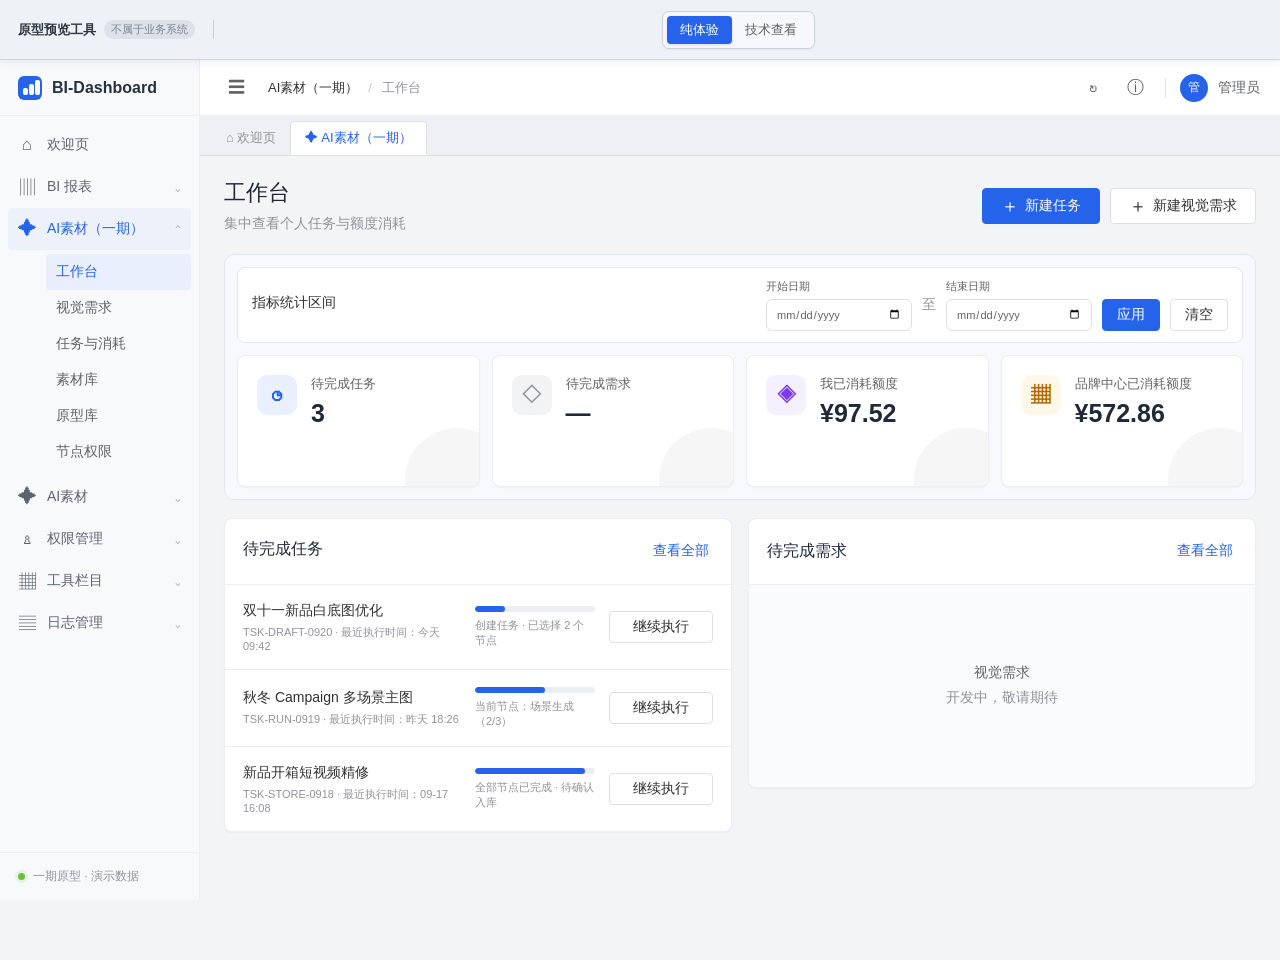
==== ai-material-prototype-online.html @ 3e0909cc "feat: update AI material prototype" ====
<!doctype html>
<html lang="zh-CN">
<head>
  <meta charset="UTF-8">
  <meta name="viewport" content="width=device-width, initial-scale=1">
  <meta name="description" content="AI素材一期交互原型：商品重塑、场景生成、素材裂变，支持图片与视频。">
  <title>BI-Dashboard - AI素材</title>
  <link rel="icon" type="image/svg+xml" href="data:image/svg+xml,%3Csvg xmlns='http://www.w3.org/2000/svg' viewBox='0 0 32 32'%3E%3Crect width='32' height='32' rx='7' fill='%232563eb'/%3E%3Cpath d='M16 6l2.4 7.6L26 16l-7.6 2.4L16 26l-2.4-7.6L6 16l7.6-2.4z' fill='white'/%3E%3C/svg%3E">
  <style>
@font-face{font-family:BI-PuHui;src:local("Arial");font-display:swap}*{box-sizing:border-box}html,body{margin:0;min-height:100%;font-family:BI-PuHui,"PingFang SC","Microsoft YaHei",Arial,sans-serif;color:#303133;background:#f3f4f6;font-size:14px}button,input,select,textarea{font:inherit;color:inherit}button{cursor:pointer}.app-shell{min-height:100vh}.sidebar{position:fixed;z-index:20;inset:0 auto 0 0;width:200px;background:#f8f9fb;border-right:1px solid #ebeef5;display:flex;flex-direction:column;transition:width .2s}.brand{height:56px;display:flex;align-items:center;gap:10px;padding:0 18px;border-bottom:1px solid #ebeef5;white-space:nowrap;overflow:hidden}.brand strong{font-size:16px;color:#263141}.brand-mark{width:24px;height:24px;border-radius:6px;background:#2563eb;position:relative;display:block;flex:0 0 24px}.brand-mark i,.brand-mark b{position:absolute;width:5px;background:#fff;border-radius:2px;bottom:5px}.brand-mark i:first-child{height:7px;left:5px}.brand-mark i:nth-child(2){height:11px;left:11px}.brand-mark b{height:15px;left:17px}.main-nav{padding:8px}.nav-item{width:100%;height:42px;border:0;background:transparent;display:flex;align-items:center;gap:11px;padding:0 10px;border-radius:4px;color:#5c6470;text-decoration:none;text-align:left}.nav-item>span:nth-child(2){flex:1}.nav-item>i{font-style:normal;color:#909399}.nav-item:hover{background:#f0f2f5}.nav-item.active-parent{color:#2563eb;background:rgba(37,99,235,.05)}.nav-icon{width:18px;text-align:center;font-size:17px}.sparkle{font-size:19px}.sub-menu{padding:4px 0 6px 38px}.sub-nav{display:block;width:100%;height:36px;border:0;background:transparent;text-align:left;padding:0 10px;border-radius:4px;color:#606266}.sub-nav:hover,.sub-nav.active{color:#2563eb;background:#e9effd}.muted{cursor:default}.sidebar-foot{margin-top:auto;padding:15px 18px;border-top:1px solid #ebeef5;color:#909399;font-size:12px;display:flex;gap:8px;align-items:center;white-space:nowrap;overflow:hidden}.status-dot{width:7px;height:7px;border-radius:50%;background:#67c23a;box-shadow:0 0 0 3px rgba(103,194,58,.12)}.workspace{min-height:100vh;margin-left:200px;transition:margin .2s}.system-header{height:56px;background:#fff;border-bottom:1px solid #ebeef5;display:flex;align-items:center;justify-content:space-between;padding:0 20px;position:sticky;top:0;z-index:12}.header-left,.header-right,.breadcrumb{display:flex;align-items:center}.header-left{gap:16px}.header-right{gap:10px;color:#606266}.icon-button{border:0;background:transparent;width:32px;height:32px;border-radius:4px;font-size:17px;color:#606266}.icon-button:hover{background:#f3f4f6;color:#2563eb}.breadcrumb{gap:10px;font-size:13px}.breadcrumb i{font-style:normal;color:#c0c4cc}.breadcrumb b{font-weight:400;color:#909399}.divider{width:1px;height:20px;background:#e4e7ed;margin:0 4px}.avatar{width:28px;height:28px;border-radius:50%;display:grid;place-items:center;color:#fff;background:#2563eb;font-size:12px}.page-tabs{height:40px;background:#eef0f3;border-bottom:1px solid #dcdfe6;display:flex;align-items:end;padding-left:12px}.tab{height:34px;display:flex;align-items:center;padding:0 14px;color:#909399;font-size:13px}.tab.selected{background:#fff;border:1px solid #dcdfe6;border-bottom-color:#fff;color:#2563eb;border-radius:4px 4px 0 0}.view{display:none}.view.active{display:block}.page-head{display:flex;align-items:center;justify-content:space-between;gap:20px;padding:22px 24px 18px}.page-head.compact{padding-bottom:16px}.page-head h1{margin:0;font-size:22px;line-height:1.35;font-weight:500;color:#1f2937}.page-head p{margin:5px 0 0;color:#909399;line-height:1.5}.title-row{display:flex;align-items:center;gap:10px}.phase-badge{font-size:12px;color:#2563eb;background:#e9effd;border-radius:4px;padding:2px 7px}.page-actions{display:flex;gap:8px}.button{height:32px;border:1px solid #dcdfe6;background:#fff;border-radius:4px;padding:0 14px;display:inline-flex;align-items:center;justify-content:center;gap:6px;white-space:nowrap}.button:hover{color:#2563eb;border-color:#a8c1f6;background:#f5f8ff}.button.primary{color:#fff;background:#2563eb;border-color:#2563eb}.button.primary:hover{background:#5182ef;border-color:#5182ef}.button:disabled{cursor:not-allowed;opacity:.55}.button.full{width:100%;height:38px}.button.secondary{background:#fff}.text-button{border:0;background:transparent;color:#2563eb;padding:4px}.workspace-grid{display:grid;grid-template-columns:minmax(0,1fr) 310px;gap:18px;padding:0 24px 24px}.main-column{display:grid;gap:16px;min-width:0}.panel,.run-card,.metric-row article{background:#fff;border:1px solid #ebeef5;border-radius:8px;box-shadow:0 1px 2px rgba(0,0,0,.04)}.panel-head{min-height:58px;display:flex;justify-content:space-between;align-items:center;gap:16px;padding:13px 18px;border-bottom:1px solid #ebeef5}.panel-head h2,.run-head h2{margin:0;font-size:16px;font-weight:500;color:#1f2937}.panel-head p{margin:4px 0 0;font-size:12px;color:#909399}.save-state,.required-note{font-size:12px;color:#909399}.form-grid,.config-grid{padding:18px;display:grid;grid-template-columns:repeat(2,minmax(0,1fr));gap:16px}.field{display:flex;flex-direction:column;gap:7px;color:#606266;min-width:0}.field em{color:#f56c6c;font-style:normal}.field small{font-size:12px;color:#a8abb2}.field input,.field select,.field textarea,.filters input,.filters select{width:100%;border:1px solid #dcdfe6;border-radius:6px;background:#fff;outline:0;transition:.15s}.field input,.field select{height:34px;padding:0 10px}.field textarea{min-height:70px;padding:9px 10px;resize:vertical;line-height:1.6}.field input:focus,.field select:focus,.field textarea:focus,.filters input:focus,.filters select:focus{border-color:#2563eb;box-shadow:0 0 0 2px rgba(37,99,235,.1)}.field input:disabled{background:#f5f7fa;color:#909399}.span-2{grid-column:span 2}.segmented{display:grid;grid-template-columns:1fr 1fr;height:34px}.segmented button{border:1px solid #dcdfe6;background:#fff}.segmented button:first-child{border-radius:4px 0 0 4px}.segmented button:last-child{border-radius:0 4px 4px 0;margin-left:-1px}.segmented button.active{position:relative;color:#fff;background:#2563eb;border-color:#2563eb}.flow-list{padding:18px}.node-card{border:1px solid #dcdfe6;border-radius:7px;background:#fff;overflow:hidden;transition:.15s}.node-card.selected{border-color:#a8c1f6;box-shadow:0 0 0 1px #e9effd}.node-card:not(.selected){background:#fafafa}.node-summary{min-height:78px;display:flex;align-items:center;gap:14px;padding:12px 15px}.node-check{position:relative;display:block;flex:0 0 34px;height:34px}.node-check input{position:absolute;opacity:0}.node-check span{width:34px;height:34px;border:1px solid #c0c4cc;border-radius:50%;display:grid;place-items:center;color:#909399;font-weight:600}.node-check input:checked+span{background:#2563eb;border-color:#2563eb;color:#fff}.node-title{flex:1;min-width:0}.node-title>div{display:flex;align-items:center;gap:10px}.node-title h3{margin:0;font-size:15px;font-weight:500}.node-title p{margin:5px 0 0;font-size:13px;color:#909399}.node-status{font-size:12px;color:#2563eb;background:#e9effd;border-radius:3px;padding:1px 6px}.node-card:not(.selected) .node-status{color:#909399;background:#f0f2f5}.node-meta{display:flex;align-items:center;gap:14px;color:#909399;font-size:12px}.expand-node{width:30px;height:30px;border:0;border-radius:4px;background:#f5f7fa;color:#606266}.node-config{border-top:1px dashed #e4e7ed;background:#fafcff}.node-config[hidden]{display:none}.config-grid{padding:15px}.flow-connector{height:32px;display:flex;align-items:center;margin-left:31px;color:#a8abb2;font-size:12px}.flow-connector i{height:32px;border-left:1px dashed #c0c4cc;margin-right:12px}.flow-connector.active{color:#2563eb}.flow-connector.active i{border-color:#7aa2f3}.upload-zone{margin:18px;border:1px dashed #b9c8e7;border-radius:7px;background:#fafcff;min-height:112px;display:flex;align-items:center;justify-content:center;gap:14px;padding:18px}.upload-zone:hover{border-color:#2563eb}.upload-icon{width:42px;height:42px;border-radius:8px;display:grid;place-items:center;color:#2563eb;background:#e9effd;font-size:22px}.upload-zone b{font-weight:500}.upload-zone p{font-size:12px;color:#909399;margin:6px 0 0}.upload-zone .button{margin-left:20px}.file-list{margin:0 18px 18px;border-top:1px solid #ebeef5}.file-row{display:flex;align-items:center;gap:12px;padding:11px 4px;border-bottom:1px solid #ebeef5}.file-thumb{width:38px;height:38px;border-radius:5px;display:grid;place-items:center;background:#e9effd;color:#2563eb;font-size:11px;font-weight:600}.file-row>div{flex:1}.file-row b,.file-row small{display:block}.file-row b{font-weight:400}.file-row small{color:#909399;font-size:12px;margin-top:3px}.file-row>button{border:0;background:transparent;color:#909399;font-size:18px}.status{display:inline-flex;align-items:center;border-radius:3px;font-size:12px;padding:2px 7px;white-space:nowrap}.status.success{color:#529b2e;background:#f0f9eb}.status.ready,.status.info{color:#2563eb;background:#e9effd}.status.warning{color:#b88230;background:#fdf6ec}.status.error{color:#f56c6c;background:#fef0f0}.run-card{position:sticky;top:114px;align-self:start;padding:18px}.run-head{display:flex;align-items:flex-start;justify-content:space-between;border-bottom:1px solid #ebeef5;padding-bottom:15px}.eyebrow{display:block;font-size:11px;color:#909399;letter-spacing:.08em;margin-bottom:5px}.route-preview{padding:18px 0 12px}.route-step{display:flex;gap:11px;position:relative;padding-bottom:18px}.route-step:last-child{padding-bottom:0}.route-step:not(:last-child):after{content:"";position:absolute;left:14px;top:28px;height:calc(100% - 24px);border-left:1px solid #a8c1f6}.route-step>b{width:28px;height:28px;border-radius:50%;display:grid;place-items:center;background:#2563eb;color:#fff;font-size:12px;z-index:1}.route-step div{padding-top:3px}.route-step span,.route-step small{display:block}.route-step small{margin-top:3px;font-size:12px;color:#909399}.route-empty{padding:16px;text-align:center;color:#909399;background:#f5f7fa;border-radius:6px}.summary-list{border-top:1px solid #ebeef5;border-bottom:1px solid #ebeef5;margin:0 0 15px;padding:8px 0}.summary-list div{display:flex;justify-content:space-between;gap:12px;padding:7px 0}.summary-list dt{color:#909399}.summary-list dd{margin:0;text-align:right;color:#303133}.storage-note,.future-note,.permission-note{display:flex;gap:11px;padding:12px;border-radius:6px;background:#f5f8ff;border:1px solid #e2eafb}.storage-note{margin-bottom:14px}.storage-note>span{color:#2563eb;font-size:18px}.storage-note b,.storage-note p,.storage-note small{display:block}.storage-note b{font-size:13px;font-weight:500}.storage-note p{margin:4px 0;font-size:12px;color:#606266;word-break:break-all}.storage-note small{font-size:11px;color:#909399;line-height:1.5}.template-check{display:flex;gap:9px;padding:8px 2px 14px;align-items:flex-start}.template-check input{margin-top:3px}.template-check b,.template-check small{display:block}.template-check b{font-size:13px;font-weight:500}.template-check small{font-size:11px;color:#909399;margin-top:3px}.run-tip{text-align:center;color:#909399;font-size:11px;margin:9px 0 0}.list-panel{margin:0 24px 24px;overflow:hidden}.filters{padding:16px 18px;background:#fff;display:flex;align-items:end;gap:12px;border-bottom:1px solid #ebeef5}.filters label{display:grid;gap:6px;color:#606266;font-size:13px;min-width:160px}.filters input,.filters select{height:32px;padding:0 10px}.table-wrap{overflow:auto}.table-wrap table{width:100%;border-collapse:collapse;white-space:nowrap}.table-wrap th{background:#f5f7fa;color:#606266;font-weight:500;text-align:left;padding:11px 14px;border-bottom:1px solid #ebeef5}.table-wrap td{padding:13px 14px;border-bottom:1px solid #ebeef5;color:#606266}.table-wrap tbody tr:hover{background:#fafcff}.table-wrap td b,.table-wrap td small{display:block}.table-wrap td b{color:#303133;font-weight:400}.table-wrap td small{font-size:12px;color:#909399;margin-top:4px}.table-link{border:0;background:transparent;color:#2563eb;padding:2px 5px}.path-cell{max-width:260px;overflow:hidden;text-overflow:ellipsis}.pagination{display:flex;justify-content:flex-end;align-items:center;gap:7px;padding:14px 18px;color:#909399}.pagination button{min-width:28px;height:28px;border:1px solid #dcdfe6;background:#fff;border-radius:4px}.pagination button.active{color:#fff;background:#2563eb;border-color:#2563eb}.future-note{margin:16px 18px}.future-note>span{width:28px;height:28px;border-radius:5px;display:grid;place-items:center;background:#e9effd;color:#2563eb}.future-note b{font-weight:500}.future-note p{margin:4px 0 0;color:#606266;font-size:12px}.metric-row{display:grid;grid-template-columns:repeat(4,1fr);gap:16px;margin:0 24px 16px}.metric-row article{padding:18px}.metric-row span,.metric-row strong,.metric-row small{display:block}.metric-row span{color:#606266}.metric-row strong{font-size:24px;margin:10px 0 7px;color:#1f2937;font-weight:600;font-variant-numeric:tabular-nums}.metric-row small{color:#909399}.usage-tabs{height:48px;padding:0 18px;border-bottom:1px solid #ebeef5;display:flex;align-items:end;gap:24px}.usage-tabs button{height:48px;border:0;border-bottom:2px solid transparent;background:transparent;color:#606266}.usage-tabs button.active{color:#2563eb;border-color:#2563eb}.bar-cell{display:flex;align-items:center;gap:10px}.bar{width:100px;height:7px;background:#ebeef5;border-radius:4px;overflow:hidden}.bar i{display:block;height:100%;background:#5b8def;border-radius:4px}.data-note{font-size:12px;color:#909399;padding:0 18px 14px}.permission-panel{margin:0 24px 24px}.permission-note{margin:18px}.permission-note>span{width:22px;height:22px;border-radius:50%;display:grid;place-items:center;flex:0 0 auto;background:#2563eb;color:#fff}.permission-note p{margin:1px 0;color:#606266;line-height:1.6}.permission-table td:not(:first-child),.permission-table th:not(:first-child){text-align:center}.switch{display:inline-block;position:relative;width:36px;height:20px}.switch input{opacity:0;position:absolute}.switch span{position:absolute;inset:0;border-radius:12px;background:#c0c4cc;transition:.15s}.switch span:after{content:"";position:absolute;width:16px;height:16px;left:2px;top:2px;border-radius:50%;background:#fff;transition:.15s}.switch input:checked+span{background:#2563eb}.switch input:checked+span:after{transform:translateX(16px)}.switch input:disabled+span{opacity:.65}.dialog{width:min(660px,calc(100vw - 32px));border:0;border-radius:7px;padding:0;box-shadow:0 16px 48px rgba(0,0,0,.24);color:#303133}.dialog::backdrop{background:rgba(0,0,0,.45)}.dialog-head,.dialog-foot{display:flex;align-items:center;justify-content:space-between;gap:16px;padding:16px 20px;border-bottom:1px solid #ebeef5}.dialog-head h2{font-size:17px;font-weight:500;margin:0}.dialog-head p{margin:4px 0 0;color:#909399;font-size:12px}.dialog-close{border:0;background:transparent;font-size:22px;color:#909399}.dialog-body{padding:20px;max-height:60vh;overflow:auto}.dialog-foot{border:0;border-top:1px solid #ebeef5;color:#909399;font-size:12px}.dialog-foot>div{display:flex;gap:8px}.dialog-route{display:flex;align-items:center;gap:8px;margin-bottom:18px}.dialog-route span{padding:6px 10px;border-radius:4px;background:#e9effd;color:#2563eb}.dialog-route i{font-style:normal;color:#c0c4cc}.result-summary{display:grid;grid-template-columns:repeat(3,1fr);gap:12px}.result-summary div{padding:12px;background:#f5f7fa;border-radius:5px}.result-summary span,.result-summary b{display:block}.result-summary span{color:#909399;font-size:12px}.result-summary b{font-size:15px;margin-top:5px}.progress-list{display:grid;gap:12px}.progress-row{display:grid;grid-template-columns:95px 1fr 54px;align-items:center;gap:10px}.progress-track{height:7px;background:#ebeef5;border-radius:4px;overflow:hidden}.progress-track i{display:block;height:100%;width:0;background:#2563eb;transition:width .5s}.progress-row.done .progress-track i{width:100%}.progress-row.done>span:last-child{color:#67c23a}.toast{position:fixed;z-index:100;top:18px;left:50%;transform:translate(-50%,-14px);opacity:0;pointer-events:none;padding:11px 18px;border-radius:4px;background:#f0f9eb;border:1px solid #e1f3d8;color:#529b2e;box-shadow:0 4px 16px rgba(0,0,0,.1);transition:.2s}.toast.show{opacity:1;transform:translate(-50%,0)}.toast.warning{background:#fdf6ec;border-color:#faecd8;color:#b88230}.sidebar-collapsed .sidebar{width:64px}.sidebar-collapsed .workspace{margin-left:64px}.sidebar-collapsed .brand{padding:0 20px}.sidebar-collapsed .brand strong,.sidebar-collapsed .nav-item>span:nth-child(2),.sidebar-collapsed .nav-item>i,.sidebar-collapsed .sub-menu,.sidebar-collapsed .sidebar-foot span:last-child{display:none}.sidebar-collapsed .nav-item{justify-content:center;padding:0}.sidebar-collapsed .sidebar-foot{justify-content:center;padding:15px 0}
@media(max-width:1150px){.workspace-grid{grid-template-columns:1fr}.run-card{position:static}.metric-row{grid-template-columns:repeat(2,1fr)}.filters{flex-wrap:wrap}.filters label{flex:1}.filters .button{align-self:end}}
@media(max-width:760px){.sidebar{width:64px}.workspace{margin-left:64px}.brand{padding:0 20px}.brand strong,.nav-item>span:nth-child(2),.nav-item>i,.sub-menu,.sidebar-foot span:last-child{display:none}.nav-item{justify-content:center;padding:0}.sidebar-foot{justify-content:center;padding:15px 0}.system-header{padding:0 12px}.header-right .icon-button,.divider,.header-right>span:last-child{display:none}.page-head{align-items:flex-start;padding:18px 14px;flex-direction:column}.workspace-grid{padding:0 14px 18px}.form-grid,.config-grid{grid-template-columns:1fr}.span-2{grid-column:auto}.node-summary{align-items:flex-start}.node-meta>span{display:none}.upload-zone{align-items:flex-start;justify-content:flex-start;flex-wrap:wrap}.upload-zone .button{margin-left:56px}.list-panel,.permission-panel{margin:0 14px 18px}.metric-row{grid-template-columns:1fr 1fr;margin:0 14px 14px;gap:10px}.metric-row article{padding:14px}.metric-row strong{font-size:20px}.filters{align-items:stretch}.filters label{min-width:calc(50% - 8px)}.result-summary{grid-template-columns:1fr}.page-tabs{display:none}.run-card{top:70px}}
@media(prefers-reduced-motion:reduce){*{transition:none!important;scroll-behavior:auto!important}}
.creation-steps{height:58px;margin:0 24px 16px;padding:0 22px;border:1px solid #ebeef5;border-radius:8px;background:#fff;display:flex;align-items:center;justify-content:center;gap:30px;color:#909399}.creation-steps span{display:flex;align-items:center;gap:8px}.creation-steps span b{width:26px;height:26px;border:1px solid #c0c4cc;border-radius:50%;display:grid;place-items:center;font-size:12px}.creation-steps span.active{color:#2563eb;font-weight:500}.creation-steps span.active b{color:#fff;border-color:#2563eb;background:#2563eb}.creation-steps span.done{color:#67c23a}.creation-steps span.done b{color:#fff;border-color:#67c23a;background:#67c23a}.creation-steps i{font-style:normal;color:#c0c4cc}.stage-wrap[hidden]{display:none!important}#nodeStage{padding:0 24px 24px}.selection-panel{max-width:1080px;margin:0 auto}.selection-panel .node-summary{min-height:88px}.selection-panel .node-card{cursor:pointer}.selection-panel .node-card:hover{border-color:#a8c1f6;background:#fafcff}.stage-actions{min-height:62px;padding:12px 18px;border-top:1px solid #ebeef5;display:flex;align-items:center;justify-content:flex-end;gap:18px}.stage-actions>span{color:#606266}.selected-route-bar{margin:0 24px 16px;padding:12px 16px;border:1px solid #c8d7f6;border-radius:7px;background:#f5f8ff;display:flex;justify-content:space-between;align-items:center;gap:18px}.selected-route-bar>div{display:flex;align-items:center;gap:12px}.selected-route-bar span{color:#909399}.selected-route-bar strong{color:#2563eb;font-weight:500}.node-config-list{padding:0 18px 18px;display:grid;gap:12px}.node-config-card{border:1px solid #dcdfe6;border-radius:7px;overflow:hidden}.node-config-head{min-height:58px;padding:11px 14px;background:#fafcff;border-bottom:1px solid #ebeef5;display:flex;align-items:center;gap:11px}.node-config-head>b{width:28px;height:28px;border-radius:50%;display:grid;place-items:center;background:#2563eb;color:#fff;font-size:12px}.node-config-head>div{flex:1}.node-config-head h3{font-size:14px;font-weight:500;margin:0}.node-config-head p{font-size:12px;color:#909399;margin:4px 0 0}.node-config-head>span{font-size:12px;color:#2563eb}.node-config-card .config-grid{padding:14px}.detail-title{padding:16px 18px;border-bottom:1px solid #ebeef5;display:flex;align-items:center;justify-content:space-between;gap:16px}.detail-title h2{font-size:16px;font-weight:500;margin:0}.detail-title p{font-size:12px;color:#909399;margin:5px 0 0}.detail-grain{font-size:12px;color:#2563eb;background:#e9effd;border-radius:4px;padding:4px 8px}.token-detail-panel{margin-top:16px}.token-filters{flex-wrap:wrap}.token-filters label{min-width:150px;flex:1}.detail-insights{display:grid;grid-template-columns:repeat(4,1fr);gap:0;border-bottom:1px solid #ebeef5;background:#fafcff}.detail-insights>div{padding:14px 18px;border-right:1px solid #ebeef5}.detail-insights>div:last-child{border-right:0}.detail-insights span,.detail-insights b{display:block}.detail-insights span{font-size:12px;color:#909399}.detail-insights b{font-size:15px;font-weight:500;color:#303133;margin-top:6px}.token-table th,.token-table td{font-size:12px}.number-cell{text-align:right!important;font-variant-numeric:tabular-nums}.token-breakdown-row>td{padding:0!important;background:#f7f9fc!important}.breakdown-wrap{padding:16px 18px;border-left:3px solid #2563eb}.breakdown-head{display:flex;justify-content:space-between;align-items:center;gap:16px;margin-bottom:12px}.breakdown-head>div b,.breakdown-head>div span{display:block}.breakdown-head>div b{font-weight:500;color:#303133}.breakdown-head>div span,.breakdown-head>span{font-size:12px;color:#909399;margin-top:4px}.phase-table{background:#fff;border:1px solid #e4e7ed}.phase-table th{background:#eef3fb!important}.phase-table td,.phase-table th{padding:9px 11px!important}.phase-table td:nth-child(2){white-space:normal;min-width:240px}.empty-cell{text-align:center!important;color:#909399!important;padding:48px!important}
@media(max-width:900px){.creation-steps{gap:12px}.creation-steps i{display:none}.detail-insights{grid-template-columns:repeat(2,1fr)}.detail-insights>div:nth-child(2){border-right:0}.selected-route-bar{align-items:flex-start}.selected-route-bar>div{align-items:flex-start;flex-direction:column;gap:4px}}
@media(max-width:760px){.creation-steps{margin:0 14px 14px;padding:0 10px;justify-content:space-between}.creation-steps span{font-size:12px;gap:5px}.creation-steps span b{width:22px;height:22px}#nodeStage{padding:0 14px 18px}.selected-route-bar{margin:0 14px 14px}.stage-actions{align-items:flex-start;flex-direction:column}.stage-actions .button{width:100%}.node-config-head>span{display:none}.detail-title{align-items:flex-start;flex-direction:column}.detail-insights{grid-template-columns:1fr}.detail-insights>div{border-right:0}.breakdown-head{align-items:flex-start;flex-direction:column}.selected-route-bar{flex-direction:column}.selected-route-bar .button{width:100%}}
.panel-head-actions,.node-template-actions{display:flex;align-items:center;gap:10px}.node-config-head>div.node-template-actions{flex:0 0 auto}.node-template-actions .text-button{font-size:12px}.node-section{padding:16px}.node-section+.node-section{border-top:1px dashed #dcdfe6;background:#fafcff}.node-section-title{display:flex;align-items:flex-start;gap:10px;margin-bottom:14px}.node-section-title>b{width:24px;height:24px;flex:0 0 24px;border-radius:50%;display:grid;place-items:center;color:#2563eb;background:#e9effd;font-size:12px}.node-section-title h4{margin:1px 0 0;font-size:14px;font-weight:500}.node-section-title h4 em{color:#f56c6c;font-style:normal}.node-section-title p{margin:4px 0 0;color:#909399;font-size:12px}.source-options,.decision-options{display:grid;grid-template-columns:repeat(3,minmax(0,1fr));gap:10px;margin-bottom:12px}.source-options label,.decision-options label{position:relative;display:block}.source-options input,.decision-options input{position:absolute;opacity:0}.source-options label>span,.decision-options label>span{display:block;min-height:58px;padding:11px 12px;border:1px solid #dcdfe6;border-radius:6px;background:#fff;cursor:pointer}.source-options label>span b,.source-options label>span small,.decision-options label>span b,.decision-options label>span small{display:block}.source-options label>span b,.decision-options label>span b{font-weight:500;color:#303133}.source-options label>span small,.decision-options label>span small{margin-top:4px;font-size:11px;color:#909399}.source-options input:checked+span,.decision-options input:checked+span{border-color:#2563eb;box-shadow:0 0 0 1px #2563eb;background:#f5f8ff}.source-panel[hidden]{display:none}.mini-upload,.source-binding{min-height:66px;display:flex;align-items:center;gap:12px;padding:11px 13px;border:1px dashed #b9c8e7;border-radius:6px;background:#fafcff}.mini-upload>div,.source-binding>div{flex:1}.mini-upload b,.mini-upload small,.source-binding b,.source-binding small{display:block}.mini-upload b,.source-binding b{font-weight:500}.mini-upload small,.source-binding small{font-size:11px;color:#909399;margin-top:4px}.source-binding>span{width:34px;height:34px;border-radius:6px;display:grid;place-items:center;background:#e9effd;color:#2563eb;font-size:17px}.node-section .config-grid{padding:0}.template-picker-note{padding:11px 13px;margin-bottom:14px;border:1px solid #dbe7ff;border-radius:6px;background:#f5f8ff;color:#606266;font-size:12px;line-height:1.6}.template-choice{padding:11px 12px;border:1px solid #ebeef5;border-radius:6px;cursor:pointer}.template-choice:has(input:checked){border-color:#2563eb;background:#f5f8ff}.scope-badge{display:inline-flex!important;margin-right:8px;padding:2px 6px;border-radius:3px;font-size:11px;color:#2563eb;background:#e9effd}.scope-badge.node{color:#7a5af8;background:#f1edff}.empty-inline{padding:30px;text-align:center;color:#909399}.node-run-state{text-align:center;padding:12px 20px 8px}.run-spinner{width:54px;height:54px;margin:0 auto 14px;border-radius:50%;display:grid;place-items:center;color:#fff;background:#2563eb;font-size:24px;animation:runPulse 1.1s ease-in-out infinite}.node-run-state h3{margin:0;font-size:16px;font-weight:500}.node-run-state p{margin:8px 0 18px;color:#606266}.node-run-state small{display:block;margin-top:12px;color:#909399}.node-run-state .progress-track{height:8px}.node-run-state .progress-track i{width:70%;animation:runProgress .85s linear forwards}.node-output-card{display:flex;align-items:center;gap:14px;padding:14px;border:1px solid #dbe7ff;border-radius:7px;background:#f8faff}.output-preview{width:72px;height:72px;flex:0 0 72px;border-radius:7px;display:grid;place-items:center;background:linear-gradient(135deg,#315fbd,#7aa2f3);color:#fff;font-size:13px;font-weight:600}.node-output-card h3{font-size:15px;font-weight:500;margin:8px 0 4px}.node-output-card p,.node-output-card small{margin:0;color:#909399;font-size:12px}.save-decision,.next-node-input{margin-top:16px;padding-top:16px;border-top:1px solid #ebeef5}.result-section-title{display:flex;align-items:center;justify-content:space-between}.result-section-title>b{font-weight:500}.result-section-title>span{font-size:12px;color:#2563eb;background:#e9effd;border-radius:3px;padding:2px 6px}.save-decision>p,.next-node-input>p{font-size:12px;color:#909399;line-height:1.6;margin:6px 0 12px}.decision-options{grid-template-columns:repeat(2,minmax(0,1fr));margin:0}.decision-options.compact{grid-template-columns:repeat(3,minmax(0,1fr))}.output-list{margin-top:14px;border:1px solid #ebeef5;border-radius:6px;overflow:hidden}.output-list>div{display:grid;grid-template-columns:80px 1fr auto;align-items:center;gap:10px;padding:10px 12px;border-bottom:1px solid #ebeef5}.output-list>div:last-child{border-bottom:0}.output-list>div>span{color:#909399}.output-list>div>b{font-weight:400}.output-list em{font-style:normal}.dialog{width:min(720px,calc(100vw - 32px))}
@keyframes runPulse{0%,100%{transform:scale(1);box-shadow:0 0 0 0 rgba(37,99,235,.22)}50%{transform:scale(1.05);box-shadow:0 0 0 10px rgba(37,99,235,0)}}@keyframes runProgress{from{width:4%}to{width:92%}}
@media(max-width:760px){.panel-head-actions{align-items:flex-end;flex-direction:column}.node-config-head{align-items:flex-start;flex-wrap:wrap}.node-config-head>div.node-template-actions{width:100%;padding-left:39px}.source-options,.decision-options,.decision-options.compact{grid-template-columns:1fr}.mini-upload,.source-binding{align-items:flex-start;flex-wrap:wrap}.mini-upload .button,.source-binding .button{margin-left:46px}.output-list>div{grid-template-columns:1fr}.node-output-card{align-items:flex-start}.output-preview{width:56px;height:56px;flex-basis:56px}}
.serial-execution-note{margin:-6px 24px 16px;padding:10px 14px;border:1px solid #dbe7ff;border-radius:7px;background:#f8faff;display:flex;align-items:center;gap:10px}.serial-execution-note>span{flex:0 0 auto;padding:3px 8px;border-radius:4px;background:#2563eb;color:#fff;font-size:12px}.serial-execution-note p{margin:0;color:#606266;font-size:13px}.node-config-card.locked{border-color:#ebeef5;background:#f8f9fb}.node-config-card.running{border-color:#e6a23c;box-shadow:0 0 0 1px #fdf0d5}.node-config-card.completed{border-color:#b8dfaa}.node-config-card.locked .node-config-head{background:#f5f7fa}.node-config-card.completed .node-config-head{background:#f3faef}.node-step-content[hidden],.node-complete-summary[hidden]{display:none}.node-step-state{flex:0 0 auto!important;padding:3px 8px;border-radius:4px;font-size:12px!important}.node-step-state.active{color:#2563eb;background:#e9effd}.node-step-state.locked{color:#909399;background:#ebeef5}.node-step-state.running,.node-step-state.awaiting{color:#b88230;background:#fdf6ec}.node-step-state.success{color:#529b2e;background:#f0f9eb}.node-config-card.locked .node-config-head>b{color:#909399;background:#dcdfe6}.node-config-card.completed .node-config-head>b{background:#67c23a}.node-section-title>div:nth-child(2){flex:1}.node-section-title .node-template-actions{flex:0 0 auto;align-self:center}.node-complete-summary{min-height:68px;padding:12px 15px;display:flex;align-items:center;gap:11px}.complete-check{width:30px;height:30px;flex:0 0 30px;border-radius:50%;display:grid;place-items:center;color:#fff;background:#67c23a;font-weight:600}.node-complete-summary>div{flex:1}.node-complete-summary b,.node-complete-summary small{display:block}.node-complete-summary b{font-weight:500}.node-complete-summary small{margin-top:4px;color:#909399;font-size:12px}.node-complete-summary em{font-style:normal}.unlock-note{margin-top:16px;padding:12px 14px;border:1px solid #dbe7ff;border-radius:7px;background:#f5f8ff;display:flex;align-items:flex-start;gap:11px}.unlock-note>span{font-size:18px}.unlock-note b{font-weight:500}.unlock-note p{margin:4px 0 0;color:#606266;font-size:12px;line-height:1.6}.button:disabled{pointer-events:none}.node-config-card.running .node-config-head>b{animation:runPulse 1.1s ease-in-out infinite}
@media(max-width:760px){.serial-execution-note{margin:-4px 14px 14px;align-items:flex-start}.node-section-title{flex-wrap:wrap}.node-section-title .node-template-actions{width:100%;padding-left:34px}.node-complete-summary{align-items:flex-start;flex-wrap:wrap}.node-complete-summary em{margin-left:41px}}
.route-step.locked{opacity:.5}.route-step.locked>b{color:#909399;background:#ebeef5}.route-step.current>div>span{color:#2563eb;font-weight:500}.route-step.completed>b{background:#67c23a}.route-step.completed>b:after{content:"✓"}.route-step.completed>b{font-size:0}.route-step.completed>b:after{font-size:12px}.route-step.completed>div>span{color:#529b2e}
:root{--design-primary:#2563eb;--design-radius:8px}.panel,.run-card,.metric-row article,.node-config-card,.selected-route-bar,.serial-execution-note{border-radius:var(--design-radius)}.button.primary,.creation-steps span.active b,.route-step.current>b,.node-config-head>b,.permission-note>span,.switch input:checked+span,.run-spinner,.pagination button.active,.segmented button.active,.serial-execution-note>span{background:var(--design-primary);border-color:var(--design-primary)}.text-button,.table-link,.sub-nav.active,.selected-route-bar strong,.detail-grain,.source-binding>span,.node-section-title>b,.node-step-state.active,.route-step.current>div>span{color:var(--design-primary)}.button.primary:hover{background:var(--design-primary);border-color:var(--design-primary);filter:brightness(1.08)}.button:hover{color:var(--design-primary);border-color:var(--design-primary)}.source-options input:checked+span,.decision-options input:checked+span{border-color:var(--design-primary);box-shadow:0 0 0 1px var(--design-primary)}.design-mode-button{height:30px;padding:0 10px;color:#2563eb;border-color:#a8c1f6;background:#f5f8ff}.design-mode-button.active{color:#fff;border-color:var(--design-primary);background:var(--design-primary)}.design-editor[hidden]{display:none}.design-editor{position:fixed;z-index:80;top:0;right:0;width:330px;height:100vh;background:#fff;border-left:1px solid #dcdfe6;box-shadow:-8px 0 24px rgba(31,41,55,.12);display:flex;flex-direction:column}.design-editor-head{min-height:70px;padding:14px 16px;border-bottom:1px solid #ebeef5;display:flex;align-items:center;justify-content:space-between}.design-editor-head span{display:block;color:var(--design-primary);font-size:10px;letter-spacing:.1em}.design-editor-head h2{margin:3px 0 0;font-size:17px;font-weight:500}.design-editor-body{flex:1;overflow:auto;padding:14px}.editor-guide{padding:12px;border:1px solid color-mix(in srgb,var(--design-primary) 24%,white);border-radius:7px;background:color-mix(in srgb,var(--design-primary) 6%,white)}.editor-guide b{font-weight:500}.editor-guide p{margin:5px 0 0;color:#606266;font-size:12px;line-height:1.6}.editor-section{margin-top:14px;padding:14px;border:1px solid #ebeef5;border-radius:7px}.editor-section-title{display:flex;align-items:center;justify-content:space-between;gap:10px;margin-bottom:12px}.editor-section-title>b{font-weight:500}.editor-section-title>span,.editor-section-title>small{color:#909399;font-size:11px}.editor-inline-fields{display:grid;grid-template-columns:1fr 1fr;gap:10px;margin-top:12px}.design-editor .field{font-size:12px}.design-editor .field textarea{min-height:84px}.design-editor .field input[type="range"]{padding:0;border:0;box-shadow:none}.editor-color-row,.editor-switch-row{display:flex;align-items:center;justify-content:space-between;gap:12px}.editor-color-row{margin-bottom:13px}.editor-color-row span b,.editor-color-row span small{display:block}.editor-color-row span b{font-weight:400}.editor-color-row span small{margin-top:3px;color:#909399;font-size:11px}.editor-color-row input{width:44px;height:32px;padding:2px;border:1px solid #dcdfe6;border-radius:5px;background:#fff}.editor-switch-row{padding:9px 0;border-bottom:1px solid #f0f2f5}.editor-switch-row:last-child{border-bottom:0}.editor-switch-row input{width:16px;height:16px;accent-color:var(--design-primary)}.design-editor-foot{padding:12px 14px;border-top:1px solid #ebeef5;display:grid;grid-template-columns:1fr 1.5fr;gap:8px}.design-editor-foot .button{width:100%}.design-editing .workspace{margin-right:330px}.design-editing.sidebar-collapsed .workspace{margin-right:330px}.design-editing [data-edit-key]{position:relative;outline:1px dashed color-mix(in srgb,var(--design-primary) 55%,white);outline-offset:3px;cursor:text}.design-editing [data-edit-key]:hover{outline:2px dashed var(--design-primary);background:color-mix(in srgb,var(--design-primary) 5%,transparent)}.design-editing [data-edit-key].editable-selected{outline:2px solid var(--design-primary);background:color-mix(in srgb,var(--design-primary) 8%,white);box-shadow:0 0 0 4px color-mix(in srgb,var(--design-primary) 12%,transparent)}.density-compact .page-head{padding-top:14px;padding-bottom:12px}.density-compact .panel-head{min-height:48px;padding:9px 14px}.density-compact .form-grid,.density-compact .config-grid{padding:12px;gap:10px}.density-compact .workspace-grid{gap:12px}.density-compact .table-wrap th{padding:8px 11px}.density-compact .table-wrap td{padding:9px 11px}.density-compact .node-section{padding:12px}.module-hide-creation-steps .creation-steps{display:none}.module-hide-serial-note .serial-execution-note{display:none}.module-hide-run-card .run-card{display:none}.module-hide-run-card .workspace-grid{grid-template-columns:minmax(0,1fr)}
@media(max-width:1100px){.design-editing .workspace,.design-editing.sidebar-collapsed .workspace{margin-right:0}.design-editor{width:min(360px,92vw);z-index:95}}
@media(max-width:760px){.design-mode-button{font-size:0;width:34px;padding:0}.design-mode-button:before{content:"✎";font-size:14px}.design-mode-button.active:before{content:"✓"}.design-editor{width:100vw}.editor-inline-fields{grid-template-columns:1fr}.design-editor-foot{grid-template-columns:1fr 1fr}}
.editor-page-fields{margin-top:0;margin-bottom:12px}.editor-copy-list-field{margin-bottom:12px}#editorTextList{height:168px;padding:4px 6px;line-height:1.5}#editorTextList option{padding:5px 6px;border-radius:3px}.editable-direct-copy{display:block}.design-editing input[data-edit-key],.design-editing textarea[data-edit-key]{outline-offset:1px}.design-editing option[data-edit-key]{outline:0}.design-editing [data-edit-key][contenteditable="true"]{min-width:1ch}.design-editing [data-edit-key][contenteditable="true"]:focus{outline:2px solid var(--design-primary);background:#fff}

.prototype-mode-switch{height:32px;display:flex;align-items:center;padding:3px;border:1px solid #dcdfe6;border-radius:7px;background:#f5f7fa}.prototype-mode-switch>span{padding:0 8px;color:#909399;font-size:12px}.prototype-mode-switch button{height:24px;padding:0 9px;border:0;border-radius:4px;background:transparent;color:#606266;font:inherit;font-size:12px;cursor:pointer;white-space:nowrap}.prototype-mode-switch button:hover{color:var(--design-primary);background:#fff}.prototype-mode-switch button.active{color:#fff;background:var(--design-primary);box-shadow:0 1px 3px rgba(31,41,55,.12)}
.spec-editor[hidden]{display:none}.spec-editor{position:fixed;z-index:82;top:0;right:0;width:390px;height:100vh;background:#fff;border-left:1px solid #dcdfe6;box-shadow:-8px 0 24px rgba(31,41,55,.12);display:flex;flex-direction:column}.spec-editor-head{min-height:70px;padding:14px 16px;border-bottom:1px solid #ebeef5;display:flex;align-items:center;justify-content:space-between}.spec-editor-head span{display:block;color:var(--design-primary);font-size:10px;letter-spacing:.1em}.spec-editor-head h2{margin:3px 0 0;font-size:17px;font-weight:500}.spec-editor-body{flex:1;overflow:auto;padding:14px}.spec-editor-foot{padding:12px 14px;border-top:1px solid #ebeef5;display:grid;grid-template-columns:1fr 1.5fr;gap:8px}.spec-editor-foot .button{width:100%}.spec-panel-open .workspace,.spec-panel-open.sidebar-collapsed .workspace{margin-right:390px}.spec-target-section>.field{margin-bottom:14px}.spec-target-list{display:grid;gap:7px}.spec-target-item{width:100%;min-height:44px;padding:9px 10px;border:1px solid #e4e7ed;border-radius:6px;background:#fff;color:#303133;text-align:left;cursor:pointer;display:flex;align-items:center;gap:9px}.spec-target-item:hover{border-color:#a8c1f6;background:#f8faff}.spec-target-item.active{border-color:var(--design-primary);background:#f2f6ff;box-shadow:0 0 0 1px var(--design-primary)}.spec-target-item>span:first-child{width:24px;height:24px;flex:0 0 24px;border-radius:50%;display:grid;place-items:center;background:#e9effd;color:var(--design-primary);font-size:11px;font-weight:600}.spec-target-item>span:nth-child(2){flex:1;min-width:0}.spec-target-item b,.spec-target-item small{display:block}.spec-target-item b{overflow:hidden;text-overflow:ellipsis;white-space:nowrap;font-size:13px;font-weight:500}.spec-target-item small{margin-top:2px;color:#909399;font-size:11px}.spec-target-item.has-spec>em{width:7px;height:7px;flex:0 0 7px;border-radius:50%;background:#67c23a}.spec-content-section{position:relative}.spec-content-section>.editor-section-title{align-items:flex-start}.spec-content-section>.editor-section-title b{max-width:225px}.spec-content-section>.editor-section-title span{color:#909399}.spec-content-section>.editor-section-title span.dirty{color:#e6a23c}.spec-type-tabs{display:grid;grid-template-columns:repeat(3,1fr);padding:3px;margin-bottom:10px;border-radius:6px;background:#f2f3f5}.spec-type-tabs button{height:30px;border:0;border-radius:4px;background:transparent;color:#606266;font-size:12px;cursor:pointer}.spec-type-tabs button.active{color:var(--design-primary);background:#fff;box-shadow:0 1px 4px rgba(31,41,55,.1)}.rich-toolbar{display:flex;align-items:center;gap:4px;padding:6px;border:1px solid #dcdfe6;border-bottom:0;border-radius:6px 6px 0 0;background:#f8f9fb;flex-wrap:wrap}.rich-toolbar button,.rich-toolbar select{height:28px;border:1px solid transparent;border-radius:4px;background:transparent;color:#606266;font-size:12px}.rich-toolbar button{min-width:28px;padding:0 7px;cursor:pointer}.rich-toolbar button:hover,.rich-toolbar select:hover{color:var(--design-primary);border-color:#c8d7f6;background:#fff}.rich-toolbar select{padding:0 24px 0 7px}.rich-editor{min-height:220px;padding:13px;border:1px solid #dcdfe6;border-radius:0 0 6px 6px;background:#fff;color:#303133;font-size:14px;line-height:1.7;overflow:auto;outline:0}.rich-editor:focus{border-color:var(--design-primary);box-shadow:0 0 0 2px color-mix(in srgb,var(--design-primary) 12%,transparent)}.rich-editor:empty:before{content:attr(data-placeholder);color:#b4b8c0;pointer-events:none}.rich-editor h3{margin:8px 0 4px;font-size:15px}.rich-editor p{margin:5px 0}.rich-editor ul,.rich-editor ol{margin:6px 0;padding-left:22px}.rich-editor blockquote{margin:8px 0;padding:8px 10px;border-left:3px solid var(--design-primary);background:#f5f8ff;color:#606266}.rich-editor a{color:var(--design-primary);text-decoration:underline}.spec-empty{position:absolute;inset:55px 14px 14px;display:grid;place-items:center;padding:24px;text-align:center;color:#909399;background:rgba(255,255,255,.96);font-size:13px}.spec-empty[hidden]{display:none}.spec-editing .view.active [data-spec-id]:not(.view),.spec-comparing .view.active [data-spec-id]:not(.view){position:relative}.spec-editing .view.active [data-spec-id]:not(.view):before,.spec-comparing .view.active [data-spec-id]:not(.view):before{content:attr(data-spec-number);position:absolute;z-index:12;top:-9px;left:-9px;width:22px;height:22px;border:2px solid #fff;border-radius:50%;display:grid;place-items:center;color:#fff;background:var(--design-primary);box-shadow:0 2px 7px rgba(31,41,55,.2);font-size:10px;font-weight:600}.spec-editing .view.active [data-spec-id]:not(.view){outline:1px dashed #7aa2f3;outline-offset:4px;cursor:crosshair}.spec-editing .view.active [data-spec-id]:not(.view):hover{outline:2px solid var(--design-primary);background:color-mix(in srgb,var(--design-primary) 3%,transparent)}.spec-editing [data-spec-id].spec-selected,.spec-comparing [data-spec-id].spec-selected{outline:3px solid var(--design-primary)!important;outline-offset:4px;box-shadow:0 0 0 7px color-mix(in srgb,var(--design-primary) 10%,transparent)}.spec-comparing .rich-toolbar{display:none}.spec-comparing .rich-editor{border-radius:6px;background:#f8faff;cursor:default}.spec-comparing .spec-editor-foot{display:none}.spec-comparing .spec-content-section>.editor-section-title span{color:#67c23a}.spec-comparing .spec-target-item:not(.has-spec){opacity:.58}.spec-comparing .view.active [data-spec-id]:not(.view):before{background:#303133}.spec-comparing .view.active [data-spec-id].has-spec-target:before{background:#67c23a}.prototype-experience [data-spec-number]:before{display:none!important}
@media(max-width:1280px){.prototype-mode-switch>span{display:none}.prototype-mode-switch button{padding:0 7px}.spec-panel-open .workspace,.spec-panel-open.sidebar-collapsed .workspace{margin-right:0}.spec-editor{z-index:95}}
@media(max-width:900px){.prototype-mode-switch button{font-size:0;width:28px;padding:0}.prototype-mode-switch button:before{font-size:12px}.prototype-mode-switch button[data-prototype-mode="copy"]:before{content:"文"}.prototype-mode-switch button[data-prototype-mode="spec"]:before{content:"说"}.prototype-mode-switch button[data-prototype-mode="experience"]:before{content:"验"}.prototype-mode-switch button[data-prototype-mode="compare"]:before{content:"技"}}
@media(max-width:760px){.spec-editor{width:100vw}.spec-editor-foot{grid-template-columns:1fr 1fr}.prototype-mode-switch{position:fixed;z-index:70;left:50%;bottom:14px;transform:translateX(-50%);height:40px;padding:4px;box-shadow:0 5px 18px rgba(31,41,55,.22);background:#fff}.prototype-mode-switch button{width:auto;min-width:58px;height:32px;font-size:12px}.prototype-mode-switch button:before{content:none!important}}

:root{--prototype-tools-height:60px}.prototype-control-deck{position:fixed;z-index:120;inset:0 0 auto 0;height:var(--prototype-tools-height);display:flex;align-items:center;padding:0 18px;border-bottom:1px solid #cfd5df;background:#eef1f6;box-shadow:0 2px 8px rgba(31,41,55,.08)}.prototype-control-inner{width:100%;display:grid;grid-template-columns:auto minmax(0,1fr) auto;align-items:center;gap:18px}.prototype-control-context{display:flex;align-items:center;gap:8px;padding-right:18px;border-right:1px solid #c8ced9;white-space:nowrap}.prototype-control-context strong{font-size:13px;font-weight:600;color:#303845}.prototype-control-context span{padding:2px 7px;border-radius:10px;color:#7b8492;background:#dde2ea;font-size:11px}.prototype-control-deck .prototype-mode-switch{position:static;left:auto;bottom:auto;transform:none;justify-self:center;height:38px;padding:4px;border-color:#cbd1dc;background:#f7f8fb;box-shadow:0 1px 2px rgba(31,41,55,.04)}.prototype-control-deck .prototype-mode-switch>span{font-weight:600;color:#7b8492}.prototype-control-deck .prototype-mode-switch button{height:28px;padding:0 13px;font-size:13px}.app-shell{padding-top:var(--prototype-tools-height)}.sidebar{top:var(--prototype-tools-height)}.system-header{top:var(--prototype-tools-height)}.design-editor,.spec-editor{top:var(--prototype-tools-height);height:calc(100vh - var(--prototype-tools-height))}
@media(max-width:900px){.prototype-control-inner{justify-content:space-between;gap:10px}.prototype-control-context{padding-right:10px}.prototype-control-context span{display:none}.prototype-control-deck .prototype-mode-switch button{width:auto;min-width:42px;padding:0 9px}}
@media(max-width:760px){:root{--prototype-tools-height:58px}.prototype-control-deck{padding:0 8px}.prototype-control-context{display:none}.prototype-control-inner{justify-content:center}.prototype-control-deck .prototype-mode-switch{width:100%;height:42px;justify-content:center;background:#f7f8fb}.prototype-control-deck .prototype-mode-switch>span{display:inline;padding:0 6px}.prototype-control-deck .prototype-mode-switch button{min-width:0;flex:1;height:32px;padding:0 5px;font-size:12px}.prototype-control-deck .prototype-mode-switch button:before{content:none!important}}
.selection-head-actions{flex:0 0 auto}.selection-head-actions .text-button{min-width:64px}.run-save-draft{margin-top:14px}
.field-label{display:inline-flex;align-items:center;gap:3px}.field-label .required-mark{color:#f56c6c;font-style:normal}.supplementary-description-field{display:grid;grid-template-columns:max-content minmax(0,1fr);align-items:center;gap:6px 10px}.supplementary-description-field>textarea{grid-column:1/-1;width:100%}.supplementary-priority-note{min-width:0;color:#909399;font-size:11px;font-weight:400;line-height:1.45}
.task-base-grid{grid-template-columns:repeat(3,minmax(0,1fr))}.task-base-grid .span-3{grid-column:span 3}
@media(max-width:760px){.selection-head-actions{flex-direction:row;align-items:center;width:100%;justify-content:flex-end}}
@media(max-width:760px){.task-base-grid{grid-template-columns:1fr}.task-base-grid .span-3{grid-column:auto}}
.create-task-panel{max-width:1080px;margin:0 auto 16px}.node-execution-actions{min-height:70px;padding:14px 18px;border-top:1px solid #ebeef5;display:flex;align-items:center;justify-content:space-between;gap:16px}.node-execution-actions>p{flex:1;margin:0;color:#909399;font-size:12px}.node-execution-actions>div{display:flex;gap:10px}.generation-cache{padding:0 18px 16px}.generation-cache:empty{display:none}.cache-head{display:flex;align-items:center;justify-content:space-between;padding:14px 0 10px}.cache-head h3{margin:0;font-size:14px;font-weight:500}.cache-head span{color:#909399;font-size:12px}.cache-list{display:grid;gap:10px}.cache-item{display:grid;grid-template-columns:46px 1fr auto;align-items:center;gap:12px;padding:11px 12px;border:1px solid #dcdfe6;border-radius:7px;background:#fafcff}.cache-item.retained{border-color:#7aa2f3;background:#f5f8ff}.cache-preview{width:46px;height:46px;border-radius:6px;display:grid;place-items:center;color:#fff;background:linear-gradient(135deg,#315fbd,#7aa2f3);font-size:11px;font-weight:600}.cache-item b,.cache-item small{display:block}.cache-item b{font-weight:500}.cache-item small{margin-top:4px;color:#909399;font-size:11px}.cache-actions{display:flex;align-items:center;gap:8px}.cache-badge{padding:3px 7px;border-radius:4px;color:#b88230;background:#fdf6ec;font-size:11px}.cache-item.retained .cache-badge{color:#529b2e;background:#f0f9eb}.asset-stage-panel{margin:0 24px 24px}.retained-assets{padding:18px;display:grid;gap:12px}.retained-asset{display:grid;grid-template-columns:52px 1fr auto;align-items:center;gap:12px;padding:12px 14px;border:1px solid #dcdfe6;border-radius:7px}.retained-asset b,.retained-asset small{display:block}.retained-asset b{font-weight:500}.retained-asset small{margin-top:4px;color:#909399;font-size:12px}.retained-asset label{display:flex;align-items:center;gap:7px;color:#606266}.retained-empty{padding:42px 20px;text-align:center;color:#909399}.asset-stage-actions{border-top:1px solid #ebeef5}
.source-binding .previous-output-select{margin-left:auto;min-width:230px;max-width:45%;height:34px;padding:0 9px;border:1px solid #dcdfe6;border-radius:6px;background:#fff}.cache-item.generating{border-style:dashed;background:#f5f8ff}.cache-item.generating .cache-preview{animation:runPulse 1.1s ease-in-out infinite}.retained-empty b{display:block;color:#606266;font-weight:500}.retained-empty p{margin:7px 0 0;line-height:1.6}.toast.info{color:#2563eb;border-color:#dbe7ff;background:#f5f8ff}
.node-config-card.running{border-color:#dcdfe6;box-shadow:none}
@media(max-width:760px){.node-execution-actions{align-items:flex-start;flex-direction:column}.node-execution-actions>div{width:100%}.node-execution-actions .button{flex:1}.cache-item,.retained-asset{grid-template-columns:46px 1fr}.cache-actions,.retained-asset>label{grid-column:1/-1;margin-left:58px}.asset-stage-panel{margin:0 14px 18px}}
@media(max-width:760px){.source-binding .previous-output-select{width:100%;max-width:none;margin:10px 0 0;grid-column:1/-1}}
.media-type-block{margin-bottom:14px}.media-type-block>.field-label{margin-bottom:8px;color:#606266}.media-type-options{display:grid;grid-template-columns:repeat(2,minmax(0,1fr));gap:10px}.media-type-options label{position:relative}.media-type-options input{position:absolute;opacity:0}.media-type-options label>span{min-height:58px;padding:10px 12px;border:1px solid #dcdfe6;border-radius:6px;background:#fff;display:block;cursor:pointer}.media-type-options label>span b,.media-type-options label>span small{display:block}.media-type-options label>span b{font-weight:500}.media-type-options label>span small{margin-top:4px;color:#909399;font-size:11px}.media-type-options input:checked+span{border-color:var(--design-primary);box-shadow:0 0 0 1px var(--design-primary);background:#f5f8ff}.classified-upload-grid{display:grid;grid-template-columns:repeat(2,minmax(0,1fr));gap:10px}.classified-upload:last-child{grid-column:1/-1}.classified-upload{min-width:0;padding:12px;border:1px dashed #b9c8e7;border-radius:6px;background:#fafcff}.classified-upload-head{display:flex;align-items:center;justify-content:space-between;gap:10px}.classified-upload-head>div{min-width:0}.classified-upload-head b,.classified-upload-head small{display:block}.classified-upload-head b{font-weight:500;font-size:13px}.classified-upload-head small{margin-top:4px;color:#909399;font-size:11px}.classified-upload-head .button{height:28px;padding:0 10px}.classified-file-list{min-height:29px;margin-top:9px;display:flex;align-items:center;gap:6px;flex-wrap:wrap}.classified-file-name{max-width:100%;padding:5px 8px;border-radius:4px;color:#2563eb;background:#e9effd;font-size:11px;overflow:hidden;text-overflow:ellipsis;white-space:nowrap}.classified-empty{color:#b4b8c0;font-size:11px}.node-section-title>div{flex:1}
@media(max-width:760px){.media-type-options,.classified-upload-grid{grid-template-columns:1fr}.classified-upload:last-child{grid-column:auto}.classified-upload-head{align-items:flex-start}}
.previous-output-source{margin-bottom:12px}.classified-upload-actions{display:flex;align-items:center;justify-content:flex-end;gap:6px;flex-wrap:wrap}.classified-upload-actions .button{height:28px;padding:0 9px;font-size:12px}.classified-file-list{align-items:stretch}.uploaded-material-item{min-width:0;max-width:100%;display:flex;align-items:center;gap:9px;padding:7px;border:1px solid #e4e7ed;border-radius:6px;background:#fff}.uploaded-material-item>div:last-child{min-width:0}.uploaded-material-item b,.uploaded-material-item small{display:block}.uploaded-material-item b{max-width:230px;overflow:hidden;text-overflow:ellipsis;white-space:nowrap;font-size:12px;font-weight:500;color:#303133}.uploaded-material-item small{margin-top:3px;color:#909399;font-size:10px}.upload-thumb{position:relative;width:48px;height:48px;flex:0 0 48px;overflow:hidden;border-radius:5px;display:grid;place-items:center;color:#2563eb;background:#e9effd;font-size:10px;font-weight:600}.upload-thumb img,.upload-thumb video{width:100%;height:100%;object-fit:cover}.upload-thumb.video>span{position:absolute;inset:auto auto 4px 4px;width:18px;height:18px;border-radius:50%;display:grid;place-items:center;color:#fff;background:rgba(31,41,55,.72);font-size:8px}.upload-thumb.library{background:linear-gradient(135deg,#e9effd,#dbe7ff)}.model-hint{margin:0;padding:9px 11px;border-radius:5px;color:#909399;background:#f5f7fa;font-size:12px;line-height:1.55}.model-hint span{margin-right:10px;color:#606266;font-weight:500}.view-field{margin:0;padding:0;border:0}.view-field legend{margin-bottom:7px;color:#606266}.view-options{display:flex;gap:8px;flex-wrap:wrap}.view-options label{position:relative}.view-options input{position:absolute;opacity:0}.view-options span{min-width:72px;height:34px;padding:0 12px;border:1px solid #dcdfe6;border-radius:6px;display:grid;place-items:center;background:#fff;color:#606266;cursor:pointer}.view-options input:checked+span{border-color:var(--design-primary);color:var(--design-primary);background:#f5f8ff;box-shadow:0 0 0 1px var(--design-primary)}.view-rule{margin-top:2px;line-height:1.55}
@media(max-width:760px){.classified-upload-head{display:block}.classified-upload-actions{justify-content:flex-start;margin-top:9px}.uploaded-material-item{width:100%}.uploaded-material-item b{max-width:210px}.model-hint,.view-field{grid-column:auto}.view-options span{min-width:64px}}
.node-config-generate{margin-top:16px;padding-top:14px;border-top:1px solid #ebeef5;display:flex;align-items:center;justify-content:flex-end;gap:14px}.node-config-generate>span{color:#909399;font-size:12px}.node-config-generate .button{min-width:104px}.node-execution-actions{justify-content:flex-end}.node-execution-actions>p{margin-right:auto}.classified-upload-grid{grid-template-columns:repeat(4,minmax(0,1fr));align-items:stretch}.classified-upload:last-child{grid-column:1/-1}.classified-upload-head{height:100%;min-height:92px;display:flex;align-items:stretch;justify-content:flex-start;flex-direction:column}.classified-upload-actions{display:grid;grid-template-columns:1fr 1fr;margin-top:auto;padding-top:10px}.classified-upload-actions .button{width:100%;padding:0 6px;font-size:11px}.classified-file-list{display:grid;grid-template-columns:minmax(0,1fr);align-items:start}.classified-upload[data-upload-category="other"] .classified-file-list{grid-template-columns:repeat(4,minmax(0,1fr))}.uploaded-material-item{width:100%;max-width:none;padding:6px;display:flex;align-items:stretch;flex-direction:column;gap:7px}.uploaded-material-item>div:last-child{width:100%}.uploaded-material-item b{width:100%;max-width:none;font-size:11px}.upload-thumb{width:100%;height:96px;flex:0 0 96px}.upload-thumb.video>span{inset:auto auto 6px 6px}.classified-empty{padding:10px 0}
@media(max-width:980px){.classified-upload-grid{grid-template-columns:repeat(2,minmax(0,1fr))}.classified-upload:last-child{grid-column:1/-1}.classified-upload[data-upload-category="other"] .classified-file-list{grid-template-columns:repeat(2,minmax(0,1fr))}}
@media(max-width:760px){.node-config-generate{align-items:flex-end;flex-direction:column}.node-config-generate .button{width:100%}.node-execution-actions{align-items:stretch}.node-execution-actions>p{margin-right:0}.node-execution-actions>div{justify-content:flex-end}.node-execution-actions .button{flex:0 0 auto}.classified-upload-grid{grid-template-columns:1fr}.classified-upload:last-child{grid-column:auto}.classified-upload-head{min-height:0}.classified-upload[data-upload-category="other"] .classified-file-list{grid-template-columns:repeat(2,minmax(0,1fr))}.upload-thumb{height:132px;flex-basis:132px}}
.output-settings-row{display:grid;grid-template-columns:minmax(0,1fr) minmax(0,1fr);gap:16px}.output-type-field{margin:0;padding:0;border:0}.output-type-field legend,.view-field legend{margin-bottom:8px}.inline-radio-options{min-height:34px;display:flex;align-items:center;gap:28px}.inline-radio-options label{display:inline-flex;align-items:center;gap:7px;color:#303133;cursor:pointer}.inline-radio-options input{width:16px;height:16px;margin:0;padding:0;border:0;background:transparent;box-shadow:none;accent-color:var(--design-primary)}.config-half{width:calc(50% - 8px)}.classified-upload-grid{align-items:start}.classified-upload-head{height:auto}.classified-upload:last-child{margin-top:0}
@media(max-width:760px){.output-settings-row{grid-template-columns:1fr}.config-half{width:100%}}
.node-config-card [data-output-type][hidden]{display:none!important}.output-duration-control{display:grid;grid-template-columns:minmax(0,1fr) 82px;gap:8px}.clean-output-row,.clean-processing-row{display:grid;grid-template-columns:repeat(4,minmax(0,1fr));gap:16px}.clean-output-row>.field,.clean-processing-row>.field{min-width:0}.node-config-card[data-node="clean"] .clean-processing-row .view-options{display:grid;grid-template-columns:repeat(2,minmax(0,1fr));gap:6px}.node-config-card[data-node="clean"] .clean-processing-row .view-options span{min-width:0;padding:0 7px;font-size:12px}.node-config-card[data-node="clean"] .clean-processing-row .view-rule{display:block;margin-top:7px;font-size:11px}.scene-config-fields>.conditional-output-field,.scene-config-fields>.image-generate-count-field,.detail-config-grid .conditional-output-field,.detail-config-grid .image-generate-count-field{min-width:0}
@media(max-width:760px){.clean-output-row,.clean-processing-row{grid-template-columns:1fr}.node-config-card[data-node="clean"] .clean-processing-row .view-options{grid-template-columns:repeat(2,minmax(0,1fr))}}
.output-type-options{height:36px;padding:3px;border:1px solid #dcdfe6;border-radius:7px;background:#f2f3f5;display:grid;grid-template-columns:1fr 1fr;gap:3px}.output-type-options.single-option{grid-template-columns:1fr}.output-type-options label{position:relative;min-width:0}.output-type-options input{position:absolute;opacity:0;pointer-events:none}.output-type-options label>span{height:28px;padding:0 13px;border:1px solid transparent;border-radius:5px;display:flex;align-items:center;justify-content:center;gap:7px;color:#606266;background:transparent;cursor:pointer;transition:.15s}.output-type-options label>span i{font-style:normal;color:#909399;font-size:11px}.output-type-options input:checked+span{border-color:#c8d7f6;color:var(--design-primary);background:#fff;box-shadow:0 1px 4px rgba(31,41,55,.1)}.output-type-options input:checked+span i{color:var(--design-primary)}.cache-head>div h3{margin:0}.cache-head>div small{display:block;margin-top:4px;color:#909399;font-size:11px}.generation-preview-body{display:grid;gap:12px}.preview-generating{min-height:66px;padding:12px 14px;border:1px dashed #a8c1f6;border-radius:7px;background:#f5f8ff;display:flex;align-items:center;gap:11px}.preview-generating>span{width:38px;height:38px;flex:0 0 38px;border-radius:6px;display:grid;place-items:center;color:#fff;background:var(--design-primary);animation:runPulse 1.1s ease-in-out infinite}.preview-generating>div{flex:1}.preview-generating b,.preview-generating small{display:block}.preview-generating b{font-weight:500}.preview-generating small{margin-top:4px;color:#909399;font-size:11px}.preview-generating em{padding:3px 7px;border-radius:4px;color:#b88230;background:#fdf6ec;font-size:11px;font-style:normal}.preview-version{padding:13px;border:1px solid #dcdfe6;border-radius:8px;background:#fafcff}.preview-version-head{margin-bottom:11px;display:flex;align-items:center;justify-content:space-between;gap:12px}.preview-version-head b,.preview-version-head small{display:block}.preview-version-head b{font-size:13px;font-weight:600}.preview-version-head small{margin-top:3px;color:#909399;font-size:11px}.preview-version-head>span{padding:3px 7px;border-radius:4px;color:#2563eb;background:#e9effd;font-size:11px}.generated-preview-grid{display:grid;grid-template-columns:repeat(3,minmax(0,1fr));gap:10px}.generated-preview-card{position:relative;min-width:0;padding:7px;border:1px solid #dcdfe6;border-radius:7px;background:#fff;cursor:pointer;transition:.15s}.generated-preview-card:hover{border-color:#a8c1f6}.generated-preview-card.selected{border-color:var(--design-primary);box-shadow:0 0 0 1px var(--design-primary);background:#f8faff}.generated-media{height:118px;border-radius:5px;display:flex;align-items:center;justify-content:center;flex-direction:column;gap:5px;color:#fff;background:linear-gradient(135deg,#315fbd,#7aa2f3)}.generated-media.tone-1{background:linear-gradient(135deg,#2563eb,#61a5fa)}.generated-media.tone-2{background:linear-gradient(135deg,#4f46e5,#8b5cf6)}.generated-media.video{background:linear-gradient(135deg,#1f2937,#475569)}.generated-media>span{font-size:18px;font-weight:600}.generated-media>small{font-size:11px;color:rgba(255,255,255,.88)}.generated-preview-meta{padding:8px 2px 5px}.generated-preview-meta b,.generated-preview-meta small{display:block}.generated-preview-meta b{overflow:hidden;text-overflow:ellipsis;white-space:nowrap;font-size:12px;font-weight:500}.generated-preview-meta small{margin-top:4px;color:#909399;font-size:10px;overflow:hidden;text-overflow:ellipsis;white-space:nowrap}.preview-checkbox{padding:7px 2px 2px;border-top:1px solid #ebeef5;display:flex;align-items:center;gap:6px;color:#606266;font-size:11px}.preview-checkbox input{width:15px;height:15px;margin:0;accent-color:var(--design-primary)}.preview-empty{padding:34px 20px;border:1px dashed #dcdfe6;border-radius:7px;text-align:center;color:#909399}.preview-empty b{display:block;color:#606266;font-weight:500}.preview-empty p{margin:7px 0 0;font-size:12px;line-height:1.6}
@media(max-width:980px){.generated-preview-grid{grid-template-columns:repeat(2,minmax(0,1fr))}}
@media(max-width:760px){.generated-preview-grid{grid-template-columns:1fr}.cache-head{align-items:flex-start;gap:8px;flex-direction:column}.preview-generating{align-items:flex-start}.generated-media{height:148px}}
.preview-version-tabs{display:flex;align-items:stretch;gap:4px;overflow-x:auto;border-bottom:1px solid #dcdfe6}.preview-version-tab{position:relative;min-width:142px;padding:10px 14px 11px;border:0;border-radius:6px 6px 0 0;color:#606266;background:transparent;text-align:left;cursor:pointer}.preview-version-tab:hover{color:var(--design-primary);background:#f5f8ff}.preview-version-tab::after{content:"";position:absolute;right:10px;bottom:-1px;left:10px;height:2px;border-radius:2px 2px 0 0;background:transparent}.preview-version-tab b,.preview-version-tab small{display:block}.preview-version-tab b{font-size:13px;font-weight:500}.preview-version-tab small{margin-top:4px;color:#909399;font-size:10px}.preview-version-tab.active{color:var(--design-primary);background:#f5f8ff}.preview-version-tab.active::after{background:var(--design-primary)}.preview-version-tab.active small{color:#5b84d7}.preview-version-panel{padding:13px;border:1px solid #dcdfe6;border-radius:0 0 8px 8px;background:#fafcff}.generated-media{position:relative;overflow:hidden;padding:14px}.generated-media::before{content:"";position:absolute;inset:0;background:linear-gradient(135deg,rgba(255,255,255,.12),transparent 48%);pointer-events:none}.sample-image-effect{position:relative;z-index:1;width:100%;display:grid;grid-template-columns:minmax(0,1fr) 18px minmax(0,1fr);align-items:center;gap:7px}.sample-image-effect>em{font-style:normal;color:rgba(255,255,255,.76);text-align:center}.sample-effect-frame{height:65px;padding:7px;border:1px solid rgba(255,255,255,.45);border-radius:5px;display:flex;align-items:center;justify-content:center;flex-direction:column;gap:6px;background:rgba(255,255,255,.12);backdrop-filter:blur(2px)}.sample-effect-frame.after{background:rgba(255,255,255,.24);box-shadow:inset 0 0 0 1px rgba(255,255,255,.15)}.sample-effect-frame span{font-size:10px;color:rgba(255,255,255,.86)}.sample-effect-frame i{font-size:15px;font-style:normal;font-weight:600}.sample-view-label{position:relative;z-index:1;margin-top:7px;color:rgba(255,255,255,.9)!important;font-size:10px!important}.sample-video-effect{position:relative;z-index:1;display:flex;align-items:center;justify-content:center;flex-direction:column;gap:5px}.sample-video-effect .sample-play{width:40px;height:40px;border:1px solid rgba(255,255,255,.52);border-radius:50%;display:grid;place-items:center;padding-left:3px;background:rgba(255,255,255,.15);font-size:15px}.sample-video-effect b{font-size:12px;font-weight:500}.sample-video-effect small{font-size:10px;color:rgba(255,255,255,.82)}
@media(max-width:760px){.preview-version-tabs{margin-right:-2px}.preview-version-tab{min-width:132px}.preview-version-panel{padding:10px}.sample-effect-frame{height:88px}}
.config-validation-area.config-invalid{border-radius:6px;outline:1px solid #f56c6c;outline-offset:5px;background:#fff7f7}.config-validation-area.config-invalid select,.config-validation-area.config-invalid .output-type-options{border-color:#f56c6c}.config-validation-area.config-invalid .view-options span{border-color:#f5a3a3}.config-error-message{width:100%;margin-top:2px;color:#f56c6c;font-size:12px;line-height:1.4}.preview-version-tab{min-width:72px;padding:10px 18px;text-align:center}.preview-version-tab::after{right:8px;left:8px}.preview-version-tab b{text-transform:none}.preview-version-panel{padding:13px}.generated-result-visual{position:relative;z-index:1;width:100%;height:100%;border:1px solid rgba(255,255,255,.38);border-radius:5px;display:flex;align-items:center;justify-content:center;flex-direction:column;gap:7px;background:rgba(255,255,255,.14)}.generated-result-visual span{font-size:11px;color:rgba(255,255,255,.88)}.generated-result-visual b{font-size:18px;font-weight:600}.generated-view-name{padding:9px 2px 8px;color:#303133;font-size:12px;font-weight:500}.preview-checkbox{padding-top:8px}
@media(max-width:760px){.preview-version-tab{min-width:66px}.config-validation-area.config-invalid{outline-offset:3px}}
.media-preview-trigger{cursor:zoom-in}.media-preview-trigger:focus-visible{outline:2px solid var(--design-primary);outline-offset:2px}.uploaded-material-info{min-width:0;display:flex;flex-direction:column;gap:4px}.uploaded-material-info small{margin:0;color:#909399;font-size:11px}.uploaded-material-info b.uploaded-file-name{margin:0;font-size:12px;line-height:1.4}.media-preview-dialog{position:fixed;width:min(1100px,calc(100vw - 40px));max-width:none;max-height:calc(100vh - 40px);margin:auto;padding:54px 20px 18px;border:0;border-radius:10px;overflow:auto;color:#fff;background:#111827;box-shadow:0 24px 80px rgba(15,23,42,.42)}.media-preview-dialog::backdrop{background:rgba(15,23,42,.68);backdrop-filter:blur(2px)}.media-preview-close{position:absolute;top:12px;right:14px;width:36px;height:36px;border:0;border-radius:50%;color:#fff;background:rgba(255,255,255,.12);font-size:24px;line-height:1;cursor:pointer}.media-preview-close:hover{background:rgba(255,255,255,.22)}.media-preview-content{min-height:180px;display:flex;align-items:center;justify-content:center;flex-direction:column;gap:14px}.media-preview-content>img,.media-preview-content>video{display:block;max-width:100%;max-height:calc(100vh - 150px);border-radius:6px;object-fit:contain;background:#000}.media-preview-content>video{width:auto;height:auto}.media-preview-caption{margin-top:14px;color:#e5e7eb;text-align:center;font-size:13px;overflow-wrap:anywhere}.media-preview-placeholder{width:min(780px,100%);min-height:360px;border:1px solid rgba(255,255,255,.2);border-radius:8px;display:flex;align-items:center;justify-content:center;flex-direction:column;gap:12px;color:#fff;background:linear-gradient(135deg,#315fbd,#7aa2f3)}.media-preview-placeholder.video{background:linear-gradient(135deg,#1f2937,#475569)}.media-preview-placeholder b{font-size:40px}.media-preview-placeholder span{font-size:18px}.media-preview-placeholder small,.media-preview-demo-note{color:#cbd5e1;font-size:12px}.media-preview-demo-visual.generated-media{width:min(780px,100%);height:min(62vh,600px);min-height:320px;cursor:default}.media-preview-demo-visual.upload-thumb,.media-preview-demo-visual.cache-preview{width:min(780px,100%);height:min(62vh,600px);flex:none;border-radius:8px;font-size:36px;cursor:default}.media-preview-demo-visual.upload-thumb>span{inset:auto auto 22px 22px;width:48px;height:48px;font-size:18px}.media-preview-demo-note{text-align:center}
@media(max-width:760px){.media-preview-dialog{width:calc(100vw - 20px);max-height:calc(100vh - 20px);padding:50px 10px 14px}.media-preview-placeholder{min-height:240px}.media-preview-demo-visual.generated-media,.media-preview-demo-visual.upload-thumb,.media-preview-demo-visual.cache-preview{height:44vh;min-height:220px}.media-preview-content>img,.media-preview-content>video{max-height:calc(100vh - 130px)}}
.node-config-generate{justify-content:space-between}.node-estimate-control{min-height:38px;display:flex;align-items:center;gap:7px;color:#606266}.node-estimate-control>span{font-size:13px}.node-estimate-control>b{color:#2563eb;font-size:14px;font-weight:600;font-variant-numeric:tabular-nums}.node-estimate-control>small{color:#909399;font-size:11px}.estimate-refresh{width:28px;height:28px;border:1px solid #dcdfe6;border-radius:5px;color:#606266;background:#fff;font-size:17px}.estimate-refresh:hover{border-color:#a8c1f6;color:#2563eb;background:#f5f8ff}.estimate-refresh.is-refreshing{animation:estimateRefresh .55s ease-in-out}@keyframes estimateRefresh{to{transform:rotate(360deg)}}
@media(max-width:760px){.node-config-generate{align-items:center;flex-direction:row}.node-config-generate .button{width:auto}.node-estimate-control{gap:5px}.node-estimate-control>span{font-size:12px}}
.node-config-generate{flex-wrap:wrap}.node-estimate-control{flex-wrap:wrap}.node-estimate-control>.node-model-description{display:flex;align-items:center;gap:6px;padding-right:12px;border-right:1px solid #e4e7ed;white-space:nowrap}.node-model-description>b{color:#606266;font-size:12px;font-weight:600}.node-model-description>i{color:#606266;font-size:12px;font-style:normal}
.node-generation-actions,.regenerate-actions{display:flex;align-items:center;justify-content:flex-end;gap:10px}.node-generation-actions{margin-left:auto}.regenerate-actions[hidden],.start-node-run[hidden]{display:none!important}.generation-action-with-tip{position:relative}.generation-action-tooltip{position:absolute;z-index:40;right:0;bottom:calc(100% + 9px);width:288px;padding:9px 11px;border:1px solid #dcdfe6;border-radius:7px;color:#fff;background:#303133;box-shadow:0 6px 20px rgba(31,41,55,.18);font-size:12px;line-height:1.55;opacity:0;visibility:hidden;transform:translateY(4px);transition:.15s;pointer-events:none}.generation-action-tooltip::after{content:"";position:absolute;right:24px;top:100%;border:6px solid transparent;border-top-color:#303133}.generation-action-with-tip:hover .generation-action-tooltip,.generation-action-with-tip:focus-within .generation-action-tooltip{opacity:1;visibility:visible;transform:translateY(0)}.restart-node-run{min-width:104px}.continue-node-run{min-width:144px}
@media(max-width:760px){.node-generation-actions,.regenerate-actions{width:100%;justify-content:flex-end}.regenerate-actions{flex-wrap:wrap}.generation-action-tooltip{right:0;width:min(288px,calc(100vw - 36px))}}
.upload-section-note{display:inline-block;margin-left:8px;color:#909399;font-size:11px;font-weight:400;white-space:nowrap}.classified-upload-title{width:100%;min-width:0;display:flex;align-items:center;gap:8px}.classified-upload-title>b{min-width:0}.classified-upload-title>.upload-count{flex:0 0 auto;margin:0 0 0 auto;white-space:nowrap;text-align:right;font-variant-numeric:tabular-nums}.upload-thumb-wrap{position:relative;width:100%;min-width:0}.upload-thumb-wrap>.upload-thumb{width:100%}.remove-uploaded-material{position:absolute;z-index:2;top:6px;right:6px;width:24px;height:24px;padding:0;border:1px solid rgba(255,255,255,.82);border-radius:50%;display:grid;place-items:center;color:#fff;background:rgba(31,41,55,.72);box-shadow:0 2px 7px rgba(15,23,42,.24);font-size:17px;line-height:1}.remove-uploaded-material:hover{border-color:#fff;background:#f56c6c}.remove-uploaded-material:focus-visible{outline:2px solid #fff;outline-offset:2px}.classified-upload.is-full{border-style:solid;border-color:#d7deea}.classified-upload[data-upload-category="other"] .classified-upload-head{min-height:0;align-items:stretch;justify-content:flex-start;flex-direction:column}.classified-upload[data-upload-category="other"] .classified-upload-actions{display:flex;align-items:center;align-self:flex-end;flex:0 0 auto;margin-top:0;padding-top:10px}.classified-upload[data-upload-category="other"] .select-classified-file{width:72px}.classified-upload[data-upload-category="other"] .select-category-asset{width:112px}.classified-upload[data-upload-category="other"] .classified-file-list{margin-top:12px}.classified-upload-actions .button:disabled{color:#a8abb2;background:#f5f7fa;border-color:#e4e7ed}
@media(max-width:760px){.upload-section-note{margin-left:6px}.classified-upload[data-upload-category="other"] .classified-upload-head{align-items:stretch;flex-direction:column}.classified-upload[data-upload-category="other"] .classified-upload-actions{align-self:flex-start;justify-content:flex-start;margin-top:0}.classified-upload[data-upload-category="other"] .select-classified-file{width:72px}.classified-upload[data-upload-category="other"] .select-category-asset{width:112px}}
.run-task-actions{margin-top:14px;display:grid;gap:8px}.run-task-actions[hidden],#terminateAndStore[hidden]{display:none!important}.run-task-action-row{display:grid;grid-template-columns:1fr 1fr;gap:8px}.run-task-action-row>.button{width:100%;padding:0 8px}.button.terminate-button{color:#d94848;border-color:#f3b6b6;background:#fff}.button.terminate-button:hover{color:#c92a2a;border-color:#e98a8a;background:#fff5f5}.preview-version-panel{display:grid;gap:15px}.preview-kind-group{min-width:0}.preview-kind-title{margin:0 0 9px;display:flex;align-items:center;gap:8px;color:#303133;font-size:13px;font-weight:600}.preview-kind-title small{padding:2px 6px;border-radius:10px;color:#7b8492;background:#eef1f6;font-size:10px;font-weight:400}.asset-kind-group{min-width:0;padding:13px;border:1px solid #ebeef5;border-radius:7px;background:#fafcff}.asset-kind-group>h3{margin:0 0 10px;padding-bottom:9px;border-bottom:1px solid #ebeef5;display:flex;align-items:center;gap:8px;color:#303133;font-size:14px;font-weight:500}.asset-kind-group>h3 small{color:#909399;font-size:11px;font-weight:400}.asset-kind-list{display:grid;gap:10px}
.editor-select-options{margin-top:12px;padding:10px;border:1px solid #e4e7ed;border-radius:6px;background:#fafcff}.editor-select-options[hidden]{display:none}.editor-select-options .editor-section-title{margin-bottom:8px}.editor-option-list{display:grid;gap:7px}.editor-option-row{display:grid;grid-template-columns:20px minmax(0,1fr) 58px 28px;align-items:center;gap:6px}.editor-option-row>span{color:#909399;text-align:center;font-size:11px;font-variant-numeric:tabular-nums}.editor-option-row>input[type="text"]{width:100%;height:32px;padding:0 9px;border:1px solid #dcdfe6;border-radius:5px;background:#fff;outline:0}.editor-option-row>input[type="text"]:focus{border-color:var(--design-primary);box-shadow:0 0 0 2px color-mix(in srgb,var(--design-primary) 10%,transparent)}.editor-option-default{height:28px;display:flex;align-items:center;justify-content:center;gap:4px;color:#606266;font-size:11px;cursor:pointer}.editor-option-default input{width:14px;height:14px;margin:0;accent-color:var(--design-primary)}.editor-option-remove{width:28px;height:28px;padding:0;border:1px solid #e4e7ed;border-radius:5px;color:#909399;background:#fff;font-size:17px;line-height:1}.editor-option-remove:hover{color:#f56c6c;border-color:#f5a3a3;background:#fff7f7}.editor-add-option{width:100%;height:30px;margin-top:2px;border-style:dashed}.editor-option-empty{margin:0;padding:8px;color:#909399;text-align:center;font-size:12px}
.classified-file-list:empty{display:none;min-height:0;margin-top:0}
@media(min-width:761px){.classified-upload:not([data-upload-category="other"]) .classified-upload-head{min-height:0;gap:7px}.classified-upload:not([data-upload-category="other"]) .classified-upload-actions{margin-top:0;padding-top:0}}
.node-input-section.upload-invalid{border-radius:7px;background:#fff7f7;box-shadow:inset 0 0 0 1px #f56c6c}.node-input-section.upload-invalid .classified-upload{border-color:#f5a3a3;background:#fff}.upload-error-message{margin-top:10px;color:#f56c6c;font-size:12px;line-height:1.4}
.summary-list div{align-items:flex-start}.summary-list .summary-token-row{margin-bottom:4px;padding-bottom:11px;border-bottom:1px dashed #ebeef5}.summary-list dt{flex:0 0 auto}.summary-list dd{max-width:185px;line-height:1.5;overflow-wrap:anywhere}

/* 素材库 · 单行折叠筛选与可搜索多选 */
.asset-library-filters{display:block;padding:14px 16px}
.asset-filter-primary-row{display:grid;grid-template-columns:repeat(4,minmax(120px,1fr)) auto;align-items:end;gap:12px}
.asset-filter-primary-row>label,.asset-filter-advanced-row>label,.asset-searchable-filter{min-width:0;display:grid;gap:6px;color:#606266;font-size:12px}
.asset-filter-primary-row input,.asset-filter-advanced-row input,.asset-filter-advanced-row select{height:34px;padding:0 10px}
.asset-filter-primary-row input::placeholder,.asset-filter-advanced-row input::placeholder{color:#b2b6bf}
.asset-filter-actions{display:flex;align-items:center;gap:8px;white-space:nowrap}
.asset-filter-actions>.button{min-width:64px}
.asset-filter-toggle{height:32px;padding:0 4px;border:0;color:#2563eb;background:transparent;display:inline-flex;align-items:center;gap:5px}
.asset-filter-toggle:hover{color:#164fb7}
.asset-filter-toggle span{display:inline-block;transition:transform .18s ease}
.asset-filter-toggle[aria-expanded="true"] span{transform:rotate(180deg)}
.asset-filter-advanced-row{margin-top:14px;padding-top:14px;border-top:1px solid #ebeef5;display:grid;grid-template-columns:repeat(5,minmax(150px,1fr));align-items:end;gap:12px}
.asset-filter-advanced-row[hidden]{display:none}
.asset-multi-select{position:relative;min-width:0}
.asset-multi-select>summary{height:34px;padding:0 10px;border:1px solid #dcdfe6;border-radius:6px;display:flex;align-items:center;justify-content:space-between;gap:8px;color:#303133;background:#fff;cursor:pointer;list-style:none;outline:0}
.asset-multi-select>summary::-webkit-details-marker{display:none}
.asset-multi-select>summary:focus-visible,.asset-multi-select[open]>summary{border-color:#2563eb;box-shadow:0 0 0 2px rgba(37,99,235,.1)}
.asset-multi-select>summary span{min-width:0;overflow:hidden;text-overflow:ellipsis;white-space:nowrap}
.asset-multi-select>summary i{color:#909399;font-style:normal;transition:transform .16s}
.asset-multi-select[open]>summary i{transform:rotate(180deg)}
.asset-multi-menu{position:absolute;z-index:55;top:calc(100% + 5px);left:0;width:max(100%,230px);padding:8px;border:1px solid #dcdfe6;border-radius:7px;background:#fff;box-shadow:0 8px 24px rgba(31,41,55,.14)}
.asset-multi-search{height:32px;padding:0 8px;border:1px solid #dcdfe6;border-radius:5px;display:flex;align-items:center;gap:6px;color:#909399;background:#fff}
.asset-multi-search:focus-within{border-color:#2563eb;box-shadow:0 0 0 2px rgba(37,99,235,.08)}
.asset-multi-search input{min-width:0;height:30px!important;padding:0!important;border:0!important;box-shadow:none!important}
.asset-multi-options{max-height:210px;margin-top:6px;overflow:auto}
.asset-multi-option{min-height:32px;padding:6px 7px;border-radius:4px;display:flex;align-items:center;gap:8px;color:#303133;cursor:pointer}
.asset-multi-option:hover{background:#f5f8ff}
.asset-multi-option[hidden]{display:none}
.asset-multi-option input{width:15px!important;height:15px!important;margin:0;flex:0 0 15px;accent-color:#2563eb}
.asset-multi-option span{min-width:0;overflow:hidden;text-overflow:ellipsis;white-space:nowrap}
.asset-multi-empty{padding:16px 8px;color:#909399;text-align:center;font-size:12px}
@media(max-width:1280px){.asset-filter-advanced-row{grid-template-columns:repeat(4,minmax(140px,1fr))}}
@media(max-width:980px){.asset-filter-primary-row{grid-template-columns:1fr 1fr}.asset-filter-actions{grid-column:1/-1;justify-content:flex-end}}
@media(max-width:760px){.asset-filter-primary-row,.asset-filter-advanced-row{grid-template-columns:1fr 1fr}.asset-filter-actions{justify-content:stretch}.asset-filter-actions>.button{flex:1}.asset-filter-toggle{padding:0 8px}.asset-multi-menu{width:min(260px,calc(100vw - 64px))}}
@media(max-width:480px){.asset-filter-primary-row,.asset-filter-advanced-row{grid-template-columns:1fr}.asset-filter-actions{flex-wrap:wrap}.asset-filter-toggle{flex:1;justify-content:center}.asset-multi-menu{width:100%}}
.design-editor-foot{grid-template-columns:1fr 1fr}.design-editor-foot #saveDesign{grid-column:1/-1}

/* AI素材 · 工作台总览 */
.workbench-head{padding-bottom:20px}.role-badge{padding:3px 8px;border:1px solid #c9dafd;border-radius:12px;color:var(--design-primary);background:#f5f8ff;font-size:11px}.workbench-create-actions{display:flex;align-items:center;gap:10px}.workbench-create{height:36px;padding:0 18px}.workbench-create>span{font-size:18px;line-height:1}.workbench-metrics{display:grid;grid-template-columns:repeat(auto-fit,minmax(220px,1fr));gap:16px;margin:0 24px 18px}.workbench-metric{position:relative;min-width:0;min-height:132px;padding:19px;border:1px solid #ebeef5;border-radius:var(--design-radius);display:flex;align-items:flex-start;gap:14px;background:#fff;box-shadow:0 1px 2px rgba(0,0,0,.04);overflow:hidden}.workbench-metric::after{content:"";position:absolute;right:-30px;bottom:-46px;width:104px;height:104px;border-radius:50%;background:currentColor;opacity:.045}.workbench-metric .metric-icon{width:40px;height:40px;flex:0 0 40px;border-radius:10px;display:grid;place-items:center;color:#2563eb;background:#eaf0fd;font-size:19px;font-weight:600}.workbench-metric>div:last-child{min-width:0}.workbench-metric span,.workbench-metric strong,.workbench-metric small{display:block}.workbench-metric span{color:#606266;font-size:13px}.workbench-metric strong{margin:8px 0 5px;color:#1f2937;font-size:25px;line-height:1;font-weight:600;font-variant-numeric:tabular-nums}.workbench-metric small{color:#909399;font-size:11px;line-height:1.5}.workbench-metric.completed .metric-icon{color:#529b2e;background:#f0f9eb}.workbench-metric.quota .metric-icon{color:#7c3aed;background:#f4f0ff}.workbench-metric.org .metric-icon{color:#b26a00;background:#fff7e8}.workbench-task-panel{margin:0 24px 24px;overflow:hidden}.workbench-panel-head{min-height:66px}.workbench-task-list{display:grid}.workbench-task-item{min-width:0;padding:17px 18px;border-bottom:1px solid #ebeef5;display:grid;grid-template-columns:minmax(260px,1.55fr) minmax(150px,.8fr) minmax(170px,1fr) 116px;align-items:center;gap:18px;transition:.15s}.workbench-task-item:last-child{border-bottom:0}.workbench-task-item:hover{background:#fafcff}.workbench-task-main{min-width:0;display:flex;align-items:flex-start;gap:12px}.workbench-task-icon{width:38px;height:38px;flex:0 0 38px;border:1px solid #dbe7ff;border-radius:8px;display:grid;place-items:center;color:var(--design-primary);background:#f5f8ff;font-size:17px}.workbench-task-main>div{min-width:0}.workbench-task-main b{display:block;overflow:hidden;text-overflow:ellipsis;white-space:nowrap;color:#303133;font-size:14px;font-weight:500}.workbench-task-main small{display:block;margin-top:5px;color:#909399;font-size:11px}.workbench-task-state{display:flex;align-items:center;gap:8px}.workbench-task-progress{min-width:0}.workbench-task-progress>div{height:6px;border-radius:4px;background:#ebeef5;overflow:hidden}.workbench-task-progress i{display:block;height:100%;border-radius:4px;background:var(--design-primary)}.workbench-task-progress small{display:block;margin-top:6px;color:#909399;font-size:11px}.workbench-task-meta span,.workbench-task-meta small{display:block}.workbench-task-meta span{color:#606266;font-size:12px}.workbench-task-meta small{margin-top:5px;color:#909399;font-size:11px}.workbench-resume{justify-self:end;min-width:104px}.workbench-task-empty{padding:48px 20px;text-align:center;color:#909399}.workbench-task-empty b{display:block;margin-bottom:7px;color:#606266;font-weight:500}
@media(max-width:1180px){.workbench-metrics{grid-template-columns:repeat(2,minmax(0,1fr))}.workbench-task-item{grid-template-columns:minmax(240px,1.4fr) minmax(140px,.8fr) 112px}.workbench-task-meta{display:none}}
@media(max-width:760px){.workbench-head{align-items:flex-start;flex-direction:column}.workbench-create-actions{width:100%;flex-direction:column}.workbench-create{width:100%}.workbench-metrics{grid-template-columns:1fr;margin-right:14px;margin-left:14px;gap:10px}.workbench-metric{min-height:112px}.workbench-task-panel{margin-right:14px;margin-left:14px}.workbench-task-item{grid-template-columns:1fr;gap:12px;padding:15px}.workbench-task-meta{display:block}.workbench-resume{width:100%;justify-self:stretch}.workbench-panel-head{align-items:flex-start;flex-direction:column}.workbench-panel-head .text-button{padding-left:0}}
.creation-steps{margin-top:20px}#nodeStage .create-task-panel,#nodeStage .selection-panel{width:100%;max-width:none;margin-left:0;margin-right:0}
@media(max-width:760px){.creation-steps{margin-top:16px}}
.library-tabs{height:48px;margin:0 24px; padding:0 18px;border-bottom:1px solid #dcdfe6;display:flex;align-items:stretch;gap:24px;background:#fff}.library-tabs button{position:relative;padding:0 3px;border:0;border-bottom:2px solid transparent;background:transparent;color:#606266;font-size:13px;white-space:nowrap}.library-tabs button:hover,.library-tabs button.active{color:var(--design-primary)}.library-tabs button.active{border-bottom-color:var(--design-primary)}.library-tabs button small{margin-left:4px;padding:1px 6px;border-radius:10px;color:#7b8492;background:#eef1f6;font-size:10px}.library-tabs button.active small{color:var(--design-primary);background:#e9effd}.prototype-library-panel,.config-template-panel{margin-top:0}.config-template-panel[hidden],.prototype-library-panel[hidden]{display:none!important}
@media(max-width:760px){.library-tabs{margin:0 14px;padding:0 12px;gap:16px;overflow-x:auto}.library-tabs button{font-size:12px}}

/* 任务与消耗 · 用量视图 */
.task-page-actions{display:flex;align-items:center;gap:10px}.task-record-usage{padding-top:0}.usage-efficiency-insights>div{min-height:122px}.usage-efficiency-insights small{display:block;margin-top:7px;color:#909399;font-size:11px;line-height:1.45}.effective-media-values{display:grid;grid-template-columns:repeat(2,minmax(0,1fr));gap:8px;margin-top:6px}.effective-media-values p{margin:0;padding:7px 9px;border:1px solid #e2eafb;border-radius:5px;background:#f7faff}.effective-media-values em{display:block;color:#7b8492;font-size:11px;font-style:normal}.effective-media-values b{margin-top:4px!important;color:#1f2937!important;font-size:15px!important;font-variant-numeric:tabular-nums}
.waste-share{margin:7px 0 0;color:#909399;font-size:11px}.waste-share strong{display:inline!important;margin:0 0 0 5px!important;color:#e26d1b!important;font-size:13px!important;font-weight:600!important;font-variant-numeric:tabular-nums}
@media(max-width:760px){.task-page-actions{width:100%}.task-page-actions .button{flex:1}}

/* 列表页顶部标题栏 */
.list-page-head{min-height:64px;margin:16px 24px;padding:14px 18px!important;border:1px solid #ebeef5;border-radius:8px;background:#fff;box-shadow:0 1px 2px rgba(0,0,0,.04)}.list-page-head>div:first-child{min-width:0;display:flex;align-items:center;gap:18px}.list-page-head h1{flex:0 0 auto;font-size:17px;font-weight:600}.list-page-head p{min-width:0;margin:0;font-size:13px;color:#687386}.list-page-head+.task-record-pane .token-detail-panel,.list-page-head+.list-panel,.list-page-head+.library-tabs{margin-top:0}
@media(max-width:760px){.list-page-head{min-height:0;margin:14px;padding:14px!important;gap:14px}.list-page-head>div:first-child{align-items:flex-start;flex-direction:column;gap:5px}.list-page-head h1{font-size:16px}.list-page-head p{font-size:12px}.list-page-head+.library-tabs{margin-top:0}}

/* 原型库 · 模特原型卡片 */
.model-prototype-filters{padding:16px 18px;border-bottom:1px solid #ebeef5;display:flex;align-items:flex-end;gap:12px;flex-wrap:wrap;background:#fff}.model-prototype-filters[hidden],.model-prototype-grid[hidden],#prototypeTableWrap[hidden],#scenePrototypeFilters[hidden]{display:none!important}.model-prototype-filters label{min-width:126px;max-width:174px;flex:1 1 138px;display:grid;gap:6px;color:#606266;font-size:12px}.model-prototype-filters select{width:100%;height:34px;padding:0 30px 0 10px;border:1px solid #dcdfe6;border-radius:6px;outline:0;background:#fff}.model-prototype-filters select:focus{border-color:var(--design-primary);box-shadow:0 0 0 2px rgba(37,99,235,.1)}.model-filter-actions{height:34px;margin-left:auto;display:flex;align-items:center;justify-content:flex-end;gap:10px}.model-filter-actions .text-button{height:34px;padding:0 8px}.model-filter-actions .button{height:34px;min-width:82px}.model-filter-actions .button span{font-size:16px;line-height:1}.model-prototype-grid{padding:18px;display:grid;grid-template-columns:repeat(auto-fill,minmax(330px,1fr));gap:16px;background:#f8f9fb}.model-prototype-card{min-width:0;border:1px solid #e0e4eb;border-radius:10px;overflow:hidden;background:#fff;box-shadow:0 1px 2px rgba(31,41,55,.04);transition:border-color .16s,box-shadow .16s,transform .16s}.model-prototype-card:hover{border-color:#a8c1f6;box-shadow:0 6px 18px rgba(37,99,235,.09);transform:translateY(-1px)}.model-card-main{min-height:218px;padding:9px;display:grid;grid-template-columns:minmax(128px,42%) minmax(0,1fr);gap:13px}.model-card-media{position:relative;min-height:200px;border-radius:7px;overflow:hidden;display:grid;place-items:center;color:#7b8492;background:linear-gradient(145deg,#eef1f5,#dfe4eb);cursor:zoom-in}.model-card-media::after,.model-detail-image::after{content:"";position:absolute;inset:auto 0 0;height:32%;background:linear-gradient(transparent,rgba(31,41,55,.12));pointer-events:none}.model-card-media>span,.model-detail-image>span{font-size:18px;font-weight:600;letter-spacing:.08em}.model-card-media img,.model-detail-image img{position:absolute;inset:0;width:100%;height:100%;display:block;object-fit:cover;object-position:center top}.model-card-content{min-width:0;padding:5px 2px 2px}.model-card-content h3{margin:0 0 12px;color:#303133;font-size:15px;line-height:1.45;font-weight:600;overflow:hidden;text-overflow:ellipsis;white-space:nowrap}.model-card-tags{display:flex;align-items:center;align-content:flex-start;gap:7px 6px;flex-wrap:wrap}.model-card-tags span{max-width:100%;padding:4px 7px;border-radius:4px;color:#667085;background:#f2f4f7;font-size:11px;line-height:1.25;overflow:hidden;text-overflow:ellipsis;white-space:nowrap}.model-card-tags span:nth-child(4){color:#3565bd;background:#edf3ff}.model-card-build{margin:15px 0 0;padding-top:12px;border-top:1px dashed #e4e7ed;display:flex;align-items:center;gap:5px;color:#909399;font-size:11px;white-space:nowrap}.model-card-build b{color:#4b5563;font-size:12px;font-weight:500}.model-card-build i{margin:0 2px;color:#c0c4cc;font-style:normal}.model-card-action{width:100%;height:42px;border:0;border-top:1px solid #ebeef5;color:var(--design-primary);background:#fff;font-size:13px;font-weight:500}.model-card-action:hover{background:#f5f8ff}.model-prototype-empty{grid-column:1/-1;min-height:220px;border:1px dashed #dcdfe6;border-radius:8px;display:grid;place-content:center;gap:8px;text-align:center;color:#909399;background:#fff}.model-prototype-empty b{color:#606266;font-size:14px;font-weight:500}.model-prototype-empty span{font-size:12px}.model-detail-layout{display:grid;grid-template-columns:220px minmax(0,1fr);gap:18px}.model-detail-image{position:relative;min-height:294px;border-radius:8px;overflow:hidden;display:grid;place-items:center;color:#7b8492;background:linear-gradient(145deg,#eef1f5,#dfe4eb);cursor:zoom-in}.model-detail-config{display:grid;grid-template-columns:repeat(2,minmax(0,1fr));align-content:start;gap:10px}.model-detail-config>div{min-height:63px;padding:11px 12px;border:1px solid #ebeef5;border-radius:7px;background:#fafcff}.model-detail-config span,.model-detail-config b{display:block}.model-detail-config span{color:#909399;font-size:11px}.model-detail-config b{margin-top:7px;color:#303133;font-size:13px;font-weight:500}
.model-card-heading{margin-bottom:12px;display:flex;align-items:flex-start;gap:7px}.model-card-content h3{min-width:0;flex:1;margin:0}.model-status{flex:0 0 auto;padding:2px 6px;border-radius:4px;font-size:10px;line-height:1.4;font-weight:500}.model-status.enabled{color:#529b2e;background:#f0f9eb}.model-status.disabled{color:#909399;background:#f2f3f5}.model-prototype-card.is-disabled .model-card-media img{filter:grayscale(.82);opacity:.64}.model-prototype-card.is-disabled .model-card-content h3{color:#7b8492}.model-card-usage{margin-top:10px;display:flex;align-items:center;justify-content:space-between;color:#909399;font-size:11px}.model-card-usage b{color:#4b5563;font-size:12px;font-weight:600;font-variant-numeric:tabular-nums}.model-card-actions{display:flex;border-top:1px solid #ebeef5}.model-card-actions .model-card-action{height:42px;min-width:0;flex:1;border:0;border-left:1px solid #ebeef5;color:var(--design-primary);background:#fff;font-size:13px;font-weight:500}.model-card-actions .model-card-action:first-child{border-left:0}.model-card-actions .model-card-action:hover{background:#f5f8ff}.model-card-actions .model-card-action.danger{color:#d94848}.model-card-actions .model-card-action.danger:hover{background:#fff5f5}.model-detail-meta{margin-bottom:14px;display:grid;grid-template-columns:repeat(2,minmax(0,1fr));gap:10px}.model-detail-meta>div{min-height:58px;padding:10px 12px;border:1px solid #ebeef5;border-radius:7px;background:#fafcff}.model-detail-meta>div>span,.model-detail-meta>div>b{display:block}.model-detail-meta>div>span{color:#909399;font-size:11px}.model-detail-meta>div>b{width:max-content;margin-top:6px;color:#303133;font-size:13px;font-weight:600}.prototype-delete-warning{padding:14px;border:1px solid #f7c5c5;border-radius:7px;display:flex;align-items:flex-start;gap:11px;background:#fff7f7}.prototype-delete-warning>span{width:24px;height:24px;flex:0 0 24px;border-radius:50%;display:grid;place-items:center;color:#fff;background:#d94848;font-weight:700}.prototype-delete-warning b{display:block;color:#b42318;font-weight:600}.prototype-delete-warning p{margin:5px 0 0;color:#606266;font-size:12px;line-height:1.6}
.scene-prototype-grid{padding:18px;display:grid;grid-template-columns:repeat(auto-fill,minmax(280px,1fr));gap:16px;background:#f8f9fb}.scene-prototype-grid[hidden]{display:none!important}.scene-prototype-card{min-width:0;border:1px solid #e0e4eb;border-radius:10px;overflow:hidden;background:#fff;box-shadow:0 1px 2px rgba(31,41,55,.04);transition:border-color .16s,box-shadow .16s,transform .16s}.scene-prototype-card:hover{border-color:#a8c1f6;box-shadow:0 6px 18px rgba(37,99,235,.09);transform:translateY(-1px)}.scene-card-media{position:relative;height:142px;overflow:hidden;display:grid;place-items:center;color:#7b8492;background:linear-gradient(145deg,#eef1f5,#dfe4eb);cursor:zoom-in}.scene-card-media::after,.scene-detail-image::after{content:"";position:absolute;inset:auto 0 0;height:38%;background:linear-gradient(transparent,rgba(31,41,55,.15));pointer-events:none}.scene-card-media>span,.scene-detail-image>span{font-size:18px;font-weight:600;letter-spacing:.08em}.scene-card-media img,.scene-detail-image img{position:absolute;inset:0;width:100%;height:100%;display:block;object-fit:cover}.scene-prototype-card.is-disabled .scene-card-media img{filter:grayscale(.82);opacity:.64}.scene-card-content{padding:13px 14px}.scene-card-content h3{margin:0 0 11px;color:#303133;font-size:15px;font-weight:600;overflow:hidden;text-overflow:ellipsis;white-space:nowrap}.scene-prototype-card.is-disabled .scene-card-content h3{color:#7b8492}.scene-card-config{display:grid;gap:7px}.scene-card-config>div{min-width:0;display:grid;grid-template-columns:58px minmax(0,1fr);align-items:center;gap:7px}.scene-card-config span{color:#909399;font-size:11px}.scene-card-config b{overflow:hidden;text-overflow:ellipsis;white-space:nowrap;color:#4b5563;font-size:11px;font-weight:500}.scene-card-summary{margin-top:11px;padding-top:10px;border-top:1px dashed #e4e7ed;display:flex;align-items:center;justify-content:space-between;gap:10px;color:#909399;font-size:11px}.scene-card-summary>span b{color:#4b5563;font-size:12px;font-weight:600;font-variant-numeric:tabular-nums}.scene-card-summary>em{font-style:normal}.scene-prototype-empty{grid-column:1/-1;min-height:220px;border:1px dashed #dcdfe6;border-radius:8px;display:grid;place-content:center;gap:8px;text-align:center;color:#909399;background:#fff}.scene-prototype-empty b{color:#606266;font-size:14px;font-weight:500}.scene-prototype-empty span{font-size:12px}.scene-detail-layout{display:grid;gap:14px}.scene-detail-image{position:relative;height:250px;border-radius:8px;overflow:hidden;display:grid;place-items:center;color:#7b8492;background:linear-gradient(145deg,#eef1f5,#dfe4eb);cursor:zoom-in}.scene-detail-config{display:grid;grid-template-columns:repeat(3,minmax(0,1fr));gap:10px}.scene-detail-config>div{min-height:72px;padding:11px 12px;border:1px solid #ebeef5;border-radius:7px;background:#fafcff}.scene-detail-config span,.scene-detail-config b{display:block}.scene-detail-config span{color:#909399;font-size:11px}.scene-detail-config b{margin-top:7px;color:#303133;font-size:12px;line-height:1.5;font-weight:500}
@media(max-width:1080px){.model-prototype-grid{grid-template-columns:repeat(2,minmax(0,1fr))}.model-prototype-filters label,.model-prototype-filters>.prototype-multi-filter{max-width:none;flex-basis:150px}.scene-prototype-grid{grid-template-columns:repeat(2,minmax(0,1fr))}}
@media(max-width:760px){.model-prototype-filters{padding:14px}.model-prototype-filters label,.model-prototype-filters>.prototype-multi-filter{min-width:calc(50% - 7px);flex-basis:calc(50% - 7px)}.model-filter-actions{width:100%;margin-left:0}.model-filter-actions .text-button,.model-filter-actions .button{flex:1}.model-prototype-grid,.scene-prototype-grid{padding:14px;grid-template-columns:1fr;gap:12px}.model-detail-layout{grid-template-columns:1fr}.model-detail-image{min-height:320px}.model-detail-config{grid-template-columns:repeat(2,minmax(0,1fr))}.scene-detail-image{height:210px}.scene-detail-config{grid-template-columns:1fr}}
@media(max-width:430px){.model-card-main{grid-template-columns:118px minmax(0,1fr);gap:10px}.model-card-media{min-height:190px}.model-card-build{align-items:flex-start;flex-wrap:wrap}.model-detail-config{grid-template-columns:1fr}}

/* 配置模板详情与重命名 */
.template-rename-field{padding:2px}.template-config-detail{margin-top:14px;display:grid;gap:14px}.template-node-config{border:1px solid #dfe4ec;border-radius:8px;overflow:hidden;background:#fff}.template-node-config>header{min-height:58px;padding:11px 14px;border-bottom:1px solid #e8ebf0;display:flex;align-items:center;gap:10px;background:#f7f9fc}.template-node-config>header>b{width:28px;height:28px;flex:0 0 28px;border-radius:50%;display:grid;place-items:center;color:#fff;background:var(--design-primary);font-size:12px}.template-node-config>header h3{margin:0;color:#303133;font-size:14px;font-weight:600}.template-node-config>header span{display:block;margin-top:3px;color:#909399;font-size:11px}.template-config-group{padding:13px 14px}.template-config-group+.template-config-group{border-top:1px dashed #e4e7ed}.template-config-group h4{margin:0 0 10px;color:#606266;font-size:12px;font-weight:600}.template-config-fields{display:grid;grid-template-columns:repeat(3,minmax(0,1fr));gap:9px}.template-config-field{min-width:0;min-height:60px;padding:9px 10px;border:1px solid #ebeef5;border-radius:6px;background:#fafcff}.template-config-field.wide{grid-column:1/-1}.template-config-field span,.template-config-field b{display:block}.template-config-field span{color:#909399;font-size:10px}.template-config-field b{margin-top:6px;color:#303133;font-size:12px;line-height:1.5;font-weight:500;overflow-wrap:anywhere}.template-detail-summary{margin-bottom:0}
@media(max-width:760px){.template-config-fields{grid-template-columns:repeat(2,minmax(0,1fr))}}
@media(max-width:480px){.template-config-fields{grid-template-columns:1fr}.template-config-field.wide{grid-column:auto}}

/* 素材裂变：独立的混合媒体上传区与素材处理布局 */
.node-config-card[data-node="detail"] .detail-upload-grid{grid-template-columns:repeat(3,minmax(0,1fr));gap:10px}
.node-config-card[data-node="detail"] .detail-classified-upload:last-child{grid-column:auto}
.node-config-card[data-node="detail"] .detail-config-grid{grid-template-columns:repeat(3,minmax(0,1fr))}
.node-config-card[data-node="detail"] .detail-output-main-row,.node-config-card[data-node="detail"] .detail-output-spec-row{grid-column:1/-1;display:grid;grid-template-columns:repeat(3,minmax(0,1fr));gap:16px}
.node-config-card[data-node="detail"] .detail-config-grid .supplementary-description-field{grid-column:1/-1}
@media(max-width:980px){.node-config-card[data-node="detail"] .detail-upload-grid,.node-config-card[data-node="detail"] .detail-config-grid{grid-template-columns:repeat(2,minmax(0,1fr))}.node-config-card[data-node="detail"] .detail-config-grid .supplementary-description-field{grid-column:1/-1}}
@media(max-width:760px){.node-config-card[data-node="detail"] .detail-upload-grid,.node-config-card[data-node="detail"] .detail-config-grid,.node-config-card[data-node="detail"] .detail-output-main-row,.node-config-card[data-node="detail"] .detail-output-spec-row{grid-template-columns:1fr}.node-config-card[data-node="detail"] .detail-config-grid .supplementary-description-field{grid-column:auto}}

/* 执行摘要：节点级实际消耗额度 */
.route-step-copy{min-width:0;flex:1}
.route-step-quota{margin-left:auto;padding-top:3px;color:#606266;font-size:12px;font-weight:500;font-variant-numeric:tabular-nums;line-height:1.5;text-align:right;white-space:nowrap}
.route-step-quota[hidden]{display:none!important}

/* 统一时间区间筛选 */
.page-time-filter{min-height:58px;margin:0 24px 16px;padding:11px 14px;border:1px solid #ebeef5;border-radius:var(--design-radius);background:#fff;box-shadow:0 1px 2px rgba(0,0,0,.04);display:flex;align-items:flex-end;justify-content:flex-end;gap:10px}
.time-filter-title{margin-right:auto;align-self:center;color:#606266;font-weight:500;white-space:nowrap}.time-filter-title small{display:block;margin-top:3px;color:#909399;font-size:10px;font-weight:400}.time-filter-field{min-width:146px;display:grid;gap:5px;color:#606266;font-size:11px}.time-filter-field input{width:100%;height:32px;padding:0 9px;border:1px solid #dcdfe6;border-radius:6px;background:#fff;outline:0}.time-filter-field input:focus{border-color:var(--design-primary);box-shadow:0 0 0 2px color-mix(in srgb,var(--design-primary) 12%,transparent)}.page-time-filter>i{align-self:center;color:#909399;font-style:normal}.page-time-filter.time-filter-invalid,.filters.time-filter-invalid{border-color:#f56c6c}.page-time-filter.time-filter-invalid input,.filters.time-filter-invalid input[type="date"]{border-color:#f56c6c;background:#fff7f7}.filters.has-time-range{flex-wrap:wrap}.filters.has-time-range label{min-width:140px;flex:1}.filters.has-time-range label:first-child{min-width:180px;flex:1.35}.filters.has-time-range .button{align-self:end}
@media(max-width:980px){.page-time-filter{align-items:stretch;flex-wrap:wrap}.time-filter-title{width:100%;margin-right:0}.page-time-filter>i{align-self:flex-end;padding-bottom:8px}}
@media(max-width:760px){.page-time-filter{margin-right:14px;margin-left:14px;align-items:stretch;flex-wrap:wrap}.time-filter-title{width:100%;margin-right:0}.time-filter-field{min-width:calc(50% - 17px);flex:1}.page-time-filter>i{align-self:flex-end;padding-bottom:8px}.page-time-filter .button{flex:1}.filters.has-time-range label,.filters.has-time-range label:first-child{min-width:calc(50% - 8px);flex:1 1 calc(50% - 8px)}}
@media(max-width:480px){.time-filter-field{min-width:100%;flex-basis:100%}.page-time-filter>i{display:none}.page-time-filter .button{flex-basis:calc(50% - 5px)}.filters.has-time-range label,.filters.has-time-range label:first-child{min-width:100%;flex-basis:100%}.filters.has-time-range .button{flex:1}}

/* 任务与消耗 · 按执行节点汇总 */
.task-result-summary{grid-template-columns:repeat(2,minmax(0,1fr));margin-bottom:14px}.task-node-breakdown{border:1px solid #ebeef5;border-radius:6px;overflow:hidden}.task-node-breakdown-head,.task-node-breakdown-row{display:grid;grid-template-columns:minmax(150px,1fr) 112px 112px 130px;align-items:center;gap:12px}.task-node-breakdown-head{padding:9px 13px;color:#909399;background:#f5f7fa;font-size:12px}.task-node-breakdown-head span:not(:first-child),.task-node-breakdown-row>span{text-align:right}.task-node-breakdown-row{min-height:48px;padding:10px 13px;border-top:1px solid #ebeef5}.task-node-breakdown-row>b{color:#303133;font-size:13px;font-weight:500}.task-node-breakdown-row>span{color:#606266;font-variant-numeric:tabular-nums}.task-node-breakdown-row em{color:#a8abb2;font-size:11px;font-style:normal}.task-node-breakdown-empty{margin-top:14px;padding:28px 18px;border:1px dashed #dcdfe6;border-radius:6px;display:grid;gap:6px;text-align:center;background:#fafcff}.task-node-breakdown-empty b{color:#606266;font-weight:500}.task-node-breakdown-empty span{color:#909399;font-size:12px}.dialog-route .task-route-empty{color:#909399;background:#f5f7fa}
@media(max-width:760px){.task-result-summary{grid-template-columns:1fr 1fr}.task-node-breakdown-head{display:none}.task-node-breakdown-row{grid-template-columns:repeat(3,minmax(0,1fr));gap:9px}.task-node-breakdown-row>b{grid-column:1/-1;padding-bottom:7px;border-bottom:1px dashed #ebeef5}.task-node-breakdown-row>span{display:flex;align-items:center;justify-content:space-between;gap:8px;text-align:right}.task-node-breakdown-row>span::before{content:attr(data-label);color:#909399;font-size:11px}.task-node-breakdown-row em{max-width:72px}.dialog-route{flex-wrap:wrap}}
@media(max-width:480px){.task-result-summary{grid-template-columns:1fr}.task-node-breakdown-row{grid-template-columns:1fr}.task-node-breakdown-row>b{grid-column:auto}}

/* 用量统计 · 汇总时间与明细日期分区 */
.usage-summary-scope{margin-bottom:24px;padding-top:8px;border-top:1px solid #dbe7fb;border-bottom:1px solid #dbe7fb;background:linear-gradient(180deg,#f7faff 0,#f3f4f6 100%)}
.usage-summary-filter{border-color:#bfd3f7;box-shadow:0 1px 3px rgba(37,99,235,.08)}
.usage-summary-scope .metric-row article{border-color:#dbe7fb}
.usage-summary-scope .usage-panel{margin-bottom:16px}
.detail-title-meta{display:flex;align-items:center;justify-content:flex-end;gap:8px;flex-wrap:wrap}
.detail-scope-badge{padding:4px 8px;border:1px solid #d8ead0;border-radius:4px;color:#529b2e;background:#f0f9eb;font-size:12px;white-space:nowrap}
.token-detail-date-range{min-width:292px;flex:2;display:grid;grid-template-columns:repeat(2,minmax(140px,1fr));gap:12px;align-self:end}
.token-filters .token-detail-date-range label,.token-filters.has-time-range .token-detail-date-range label:first-child{min-width:140px;flex:1}
.token-multi-filter{position:relative;min-width:150px;flex:1;display:grid;gap:6px;color:#606266;font-size:13px}.token-multi-select{position:relative}.token-multi-select summary{width:100%;height:32px;padding:0 10px;border:1px solid #dcdfe6;border-radius:6px;display:flex;align-items:center;justify-content:space-between;gap:8px;list-style:none;color:#303133;background:#fff;outline:0;cursor:pointer}.token-multi-select summary::-webkit-details-marker{display:none}.token-multi-select summary:focus,.token-multi-select[open] summary{border-color:var(--design-primary);box-shadow:0 0 0 2px color-mix(in srgb,var(--design-primary) 10%,transparent)}.token-multi-select summary span{min-width:0;overflow:hidden;text-overflow:ellipsis;white-space:nowrap}.token-multi-select summary i{flex:0 0 auto;color:#909399;font-size:12px;font-style:normal;transition:transform .15s}.token-multi-select[open] summary i{transform:rotate(180deg)}.token-multi-select.has-selection summary span{color:var(--design-primary)}.token-multi-menu{position:absolute;z-index:35;top:calc(100% + 6px);left:0;width:max-content;min-width:100%;max-width:280px;max-height:240px;padding:6px;border:1px solid #e4e7ed;border-radius:7px;overflow:auto;background:#fff;box-shadow:0 8px 24px rgba(31,41,55,.14)}.token-multi-menu .token-multi-option{min-width:0!important;min-height:32px;padding:7px 9px;border-radius:5px;display:flex!important;align-items:center;gap:8px;flex:none!important;color:#303133;font-size:12px;cursor:pointer;white-space:nowrap}.token-multi-menu .token-multi-option:hover{background:#f5f8ff}.token-multi-menu .token-multi-option input{width:15px!important;height:15px!important;margin:0;accent-color:var(--design-primary)}.token-multi-all{padding-bottom:8px!important;border-bottom:1px solid #ebeef5;border-radius:5px 5px 0 0!important;color:#606266!important}
.prototype-multi-filter{position:relative;min-width:126px;display:grid;gap:6px;color:#606266;font-size:13px}.model-prototype-filters>.prototype-multi-filter{max-width:174px;flex:1 1 138px;font-size:12px}.prototype-multi-select{position:relative}.prototype-multi-select summary{width:100%;height:34px;padding:0 10px;border:1px solid #dcdfe6;border-radius:6px;display:flex;align-items:center;justify-content:space-between;gap:8px;list-style:none;color:#303133;background:#fff;outline:0;cursor:pointer}.filters .prototype-multi-select summary{height:32px}.prototype-multi-select summary::-webkit-details-marker{display:none}.prototype-multi-select summary:focus,.prototype-multi-select[open] summary{border-color:var(--design-primary);box-shadow:0 0 0 2px color-mix(in srgb,var(--design-primary) 10%,transparent)}.prototype-multi-select summary span{min-width:0;overflow:hidden;text-overflow:ellipsis;white-space:nowrap}.prototype-multi-select summary i{flex:0 0 auto;color:#909399;font-size:12px;font-style:normal;transition:transform .15s}.prototype-multi-select[open] summary i{transform:rotate(180deg)}.prototype-multi-select.has-selection summary span{color:var(--design-primary)}.prototype-multi-menu{position:absolute;z-index:36;top:calc(100% + 6px);left:0;width:max-content;min-width:100%;max-width:310px;max-height:240px;padding:6px;border:1px solid #e4e7ed;border-radius:7px;overflow:auto;background:#fff;box-shadow:0 8px 24px rgba(31,41,55,.14)}.prototype-multi-option{min-width:0!important;min-height:32px;padding:7px 9px;border-radius:5px;display:flex!important;align-items:center;gap:8px;flex:none!important;color:#303133;font-size:12px;cursor:pointer;white-space:nowrap}.prototype-multi-option:hover{background:#f5f8ff}.filters .prototype-multi-option input,.model-prototype-filters .prototype-multi-option input{width:15px!important;height:15px!important;margin:0;padding:0;border:0;box-shadow:none;accent-color:var(--design-primary)}.prototype-multi-all{padding-bottom:8px!important;border-bottom:1px solid #ebeef5;border-radius:5px 5px 0 0!important;color:#606266!important}
.node-consumption-table td:nth-child(2){min-width:170px}
.node-consumption-table th:nth-child(3),.node-consumption-table td:nth-child(3){background:#f7faff}
.token-row-actions{min-width:142px;white-space:normal!important}
.token-row-actions .table-link{white-space:nowrap}
.token-row-actions .table-link:disabled{color:#a8abb2;cursor:not-allowed}
.dialog.dialog-wide{width:min(1120px,calc(100vw - 32px))}
.dialog.dialog-wide .dialog-body{max-height:72vh}
.token-dialog-summary{margin-bottom:14px}
.token-dialog-table{border:1px solid #e4e7ed;border-radius:7px}
.token-dialog-table .phase-table{border:0}
.task-material-dialog>.breakdown-head{padding-bottom:12px;border-bottom:1px solid #ebeef5}
.task-material-detail-row>td{padding:0!important;background:#f7f9fc!important}
.task-material-detail-wrap{border-left-color:#67c23a}
.task-material-node-list{display:grid;gap:12px}
.task-material-node{overflow:hidden;border:1px solid #dfe4ec;border-radius:8px;background:#fff}
.task-material-node>header{min-height:58px;padding:11px 14px;display:flex;align-items:center;gap:10px;border-bottom:1px solid #e8ebf0;background:#f7f9fc}
.task-material-node>header>b{width:28px;height:28px;flex:0 0 28px;border-radius:50%;display:grid;place-items:center;color:#fff;background:var(--design-primary);font-size:12px}
.task-material-node>header>div{flex:1;min-width:0}
.task-material-node>header h4{margin:0;color:#303133;font-size:14px;font-weight:600}
.task-material-node>header p{margin:3px 0 0;color:#909399;font-size:11px}
.task-material-config-empty{padding:22px;text-align:center;color:#909399;font-size:12px}
.task-generation-batches{margin:14px;border:1px solid #dbe7fb;border-radius:8px;overflow:hidden;background:#fff}
.task-generation-tabs{display:flex;gap:4px;padding:8px 8px 0;border-bottom:1px solid #dbe7fb;background:#f8fbff;overflow-x:auto}
.task-generation-tab{min-width:64px;margin:0;padding:9px 14px 10px;border:0;border-bottom:2px solid transparent;display:flex;align-items:center;justify-content:center;color:#606266;background:transparent;cursor:pointer}
.task-generation-tab:hover{background:#f0f5ff}
.task-generation-tab.active{border-bottom-color:#2563eb;color:#2563eb;background:#fff}
.task-generation-tab>span{padding:3px 7px;border-radius:10px;color:#fff;background:#778195;font-size:10px;font-weight:600}
.task-generation-tab.active>span{background:#2563eb}
.task-generation-panels{background:#fff}
.task-generation-panel[hidden]{display:none}
.task-generation-single-head{padding:10px 11px;display:flex;align-items:center;border-bottom:1px solid #ebeef5;background:#f8fbff}
.task-generation-single-head b{padding:3px 7px;border-radius:10px;color:#fff;background:#2563eb;font-size:10px}
.task-generation-batch-meta{padding:10px 11px;display:grid;grid-template-columns:minmax(0,1fr) 100px 145px;gap:8px}
.task-generation-batch-meta>span{padding:8px 9px;border:1px solid #ebeef5;border-radius:6px;background:#fff}
.task-generation-batch-meta em,.task-generation-batch-meta b{display:block}
.task-generation-batch-meta em{color:#909399;font-size:10px;font-style:normal}
.task-generation-batch-meta b{margin-top:4px;color:#303133;font-size:11px;font-weight:500}
.task-generation-narrative{margin:12px 11px 14px;padding-top:11px;border-top:1px dashed #dfe4ec;color:#4b5563}
.task-generation-narrative h5{margin:0 0 8px;color:#303133;font-size:12px;font-weight:600}
.task-generation-narrative p{margin:0;font-size:11px;line-height:1.8;overflow-wrap:anywhere}
.task-generation-narrative p+p{margin-top:3px}
.task-generation-narrative p>b{color:#2563eb;font-weight:600}
.task-generation-narrative p>strong{color:#303133;font-weight:600}
@media(max-width:980px){.detail-title{align-items:flex-start}.detail-title-meta{max-width:330px}.token-detail-date-range{min-width:100%;flex-basis:100%}}
@media(max-width:760px){.usage-summary-scope{margin-bottom:18px}.detail-title{align-items:flex-start;flex-direction:column}.detail-title-meta{justify-content:flex-start;max-width:none}.token-multi-filter{min-width:calc(50% - 8px);flex:1 1 calc(50% - 8px)}.token-detail-date-range{grid-template-columns:1fr 1fr}.token-filters .token-detail-date-range label,.token-filters.has-time-range .token-detail-date-range label:first-child{min-width:0;flex:auto}.task-generation-batch-meta{grid-template-columns:1fr}}
@media(max-width:480px){.token-multi-filter{min-width:100%;flex-basis:100%}.token-multi-menu{width:100%;max-width:none}}
@media(max-width:480px){.token-detail-date-range{grid-template-columns:1fr}}

/* 素材库 · 缩略图、详情与云盘同步 */
.asset-thumbnail{position:relative;width:76px;height:52px;border:1px solid #dfe4ec;border-radius:6px;overflow:hidden;display:grid;place-items:center;color:#667085;background:linear-gradient(145deg,#eef2f7,#dfe5ec);cursor:zoom-in}.asset-thumbnail.video{color:#fff;background:linear-gradient(145deg,#354052,#1f2937);cursor:pointer}.asset-thumbnail>span{z-index:1;font-size:12px;font-weight:600}.asset-thumbnail.video>span{width:26px;height:26px;border-radius:50%;display:grid;place-items:center;background:rgba(255,255,255,.18)}.asset-thumbnail img{position:absolute;inset:0;width:100%;height:100%;object-fit:cover}.table-link.danger{color:#f56c6c}.asset-detail-grid{display:grid;grid-template-columns:repeat(2,minmax(0,1fr));gap:10px}.asset-detail-grid>div{min-width:0;padding:12px;border:1px solid #ebeef5;border-radius:7px;background:#fafcff}.asset-detail-grid>div.wide{grid-column:1/-1}.asset-detail-grid span,.asset-detail-grid b{display:block}.asset-detail-grid span{color:#909399;font-size:11px}.asset-detail-grid b{margin-top:7px;color:#303133;font-size:13px;line-height:1.5;font-weight:500;overflow-wrap:anywhere}.asset-sync-summary{margin-bottom:14px}.asset-sync-note{display:flex;gap:10px;margin-bottom:16px;padding:11px 12px;border:1px solid #dbe7fb;border-radius:7px;color:#526173;background:#f5f8ff}.asset-sync-note>span{width:20px;height:20px;flex:0 0 20px;border-radius:50%;display:grid;place-items:center;color:#fff;background:var(--design-primary);font-size:11px}.asset-sync-note p{margin:0;font-size:12px;line-height:1.6}.asset-sync-group+.asset-sync-group{margin-top:18px}.asset-sync-group h3{margin:0 0 9px;display:flex;align-items:center;justify-content:space-between;color:#303133;font-size:13px;font-weight:600}.asset-sync-group h3 small{color:#909399;font-size:11px;font-weight:400}.asset-sync-list{border:1px solid #ebeef5;border-radius:7px;overflow:hidden}.asset-sync-row{min-height:64px;padding:10px 12px;display:grid;grid-template-columns:22px minmax(0,1fr) auto;align-items:center;gap:10px;background:#fff}.asset-sync-row+.asset-sync-row{border-top:1px solid #ebeef5}.asset-sync-row.needs-sync{cursor:pointer;background:#fffdf7}.asset-sync-row input{width:16px;height:16px;margin:0;accent-color:var(--design-primary)}.asset-sync-check{width:18px;height:18px;border-radius:50%;display:grid;place-items:center;color:#529b2e;background:#f0f9eb;font-size:11px}.asset-sync-row>div{min-width:0}.asset-sync-row b,.asset-sync-row small{display:block;overflow:hidden;text-overflow:ellipsis;white-space:nowrap}.asset-sync-row b{color:#303133;font-size:12px;font-weight:500}.asset-sync-row small{margin-top:4px;color:#909399;font-size:10px}.asset-sync-state{display:flex;align-items:center;gap:7px;white-space:nowrap}.asset-sync-state em{padding:3px 6px;border-radius:4px;color:#529b2e;background:#f0f9eb;font-size:10px;font-style:normal}.asset-sync-state em.warning{color:#b88230;background:#fdf6ec}.asset-sync-state i{color:#c0c4cc;font-style:normal}.asset-sync-empty{padding:24px;text-align:center;color:#909399;font-size:12px;background:#fafcff}.media-preview-empty-player{width:100%;min-height:330px;background:#111827}
@media(max-width:760px){.asset-detail-grid{grid-template-columns:1fr}.asset-detail-grid>div.wide{grid-column:auto}.asset-sync-row{grid-template-columns:22px minmax(0,1fr)}.asset-sync-state{grid-column:2;justify-self:start}.media-preview-empty-player{min-height:230px}}

/* 素材库 · 多选与批量下载 */
.asset-page-actions{display:flex;align-items:center;gap:10px}.asset-page-actions .button{white-space:nowrap}.asset-page-actions #selectedAssetCount{min-width:18px;height:18px;margin-left:5px;padding:0 5px;border-radius:9px;display:inline-grid;place-items:center;color:var(--design-primary);background:#fff;font-size:10px}.asset-page-actions #downloadSelectedAssets:disabled #selectedAssetCount{color:#909399;background:#f0f2f5}.asset-select-column{width:46px!important;text-align:center!important}.asset-select-column input{width:16px;height:16px;margin:0;accent-color:var(--design-primary);vertical-align:middle}.asset-select-column input:disabled{cursor:not-allowed}.table-wrap tbody tr.is-selected{background:#f5f8ff}.asset-download-summary{margin-bottom:14px}.asset-download-list{max-height:300px;border:1px solid #ebeef5;border-radius:7px;overflow:auto}.asset-download-row{min-height:72px;padding:9px 11px;display:grid;grid-template-columns:76px minmax(0,1fr) auto;align-items:center;gap:12px}.asset-download-row+.asset-download-row{border-top:1px solid #ebeef5}.asset-download-row>div:not(.asset-thumbnail){min-width:0}.asset-download-row b,.asset-download-row small{display:block;overflow:hidden;text-overflow:ellipsis;white-space:nowrap}.asset-download-row b{color:#303133;font-size:12px;font-weight:500}.asset-download-row small{margin-top:5px;color:#909399;font-size:10px}.asset-download-row>span{color:#606266;font-size:11px;white-space:nowrap}
@media(max-width:760px){.asset-page-actions{width:100%;flex-wrap:wrap}.asset-page-actions .button{flex:1}.asset-download-row{grid-template-columns:64px minmax(0,1fr)}.asset-download-row .asset-thumbnail{width:64px;height:46px}.asset-download-row>span{grid-column:2}}

/* 素材库 · 紧凑筛选与固定日期双列 */
.asset-library-filters{gap:10px;flex-wrap:wrap}.asset-library-filters>label{min-width:0!important;flex:0 1 auto!important}.asset-library-filters>.asset-filter-name{width:178px;flex-basis:178px!important}.asset-library-filters>.asset-filter-type{width:104px;flex-basis:104px!important}.asset-library-filters>.asset-filter-task{width:148px;flex-basis:148px!important}.asset-library-filters>.asset-filter-node{width:116px;flex-basis:116px!important}.asset-library-filters>.asset-filter-tag{width:120px;flex-basis:120px!important}.asset-library-filters>.asset-filter-creator{width:110px;flex-basis:110px!important}.asset-library-filters>.asset-filter-org{width:120px;flex-basis:120px!important}.asset-date-range{min-width:270px;flex:1 1 286px;display:grid;grid-template-columns:repeat(2,minmax(125px,1fr));align-items:end;gap:10px}.asset-library-filters .asset-date-range>label{min-width:0!important;flex:none!important}.asset-library-filters>.button{min-width:68px}
@media(max-width:980px){.asset-library-filters>.asset-filter-name,.asset-library-filters>.asset-filter-task{flex:1 1 170px!important;width:auto}.asset-library-filters>.asset-filter-type,.asset-library-filters>.asset-filter-node,.asset-library-filters>.asset-filter-tag,.asset-library-filters>.asset-filter-creator,.asset-library-filters>.asset-filter-org{flex:1 1 120px!important;width:auto}.asset-date-range{flex:1 1 290px}}
@media(max-width:520px){.asset-library-filters>label{flex:1 1 calc(50% - 5px)!important;width:auto!important}.asset-date-range{min-width:100%;flex-basis:100%;grid-template-columns:repeat(2,minmax(0,1fr))}.asset-library-filters>.button{flex:1}}

/* 素材库 · 标签属性与标签管理 */
.asset-tags-cell{max-width:230px;white-space:normal!important}.asset-tag-list{display:flex;align-items:center;gap:5px;flex-wrap:wrap}.asset-tag-chip{display:inline-flex;align-items:center;min-height:22px;padding:2px 8px;border-radius:11px;font-size:11px;line-height:1.4;white-space:nowrap;border:1px solid transparent}.asset-tag-chip.blue{color:#2563eb;background:#eef4ff;border-color:#d7e5ff}.asset-tag-chip.green{color:#3a7c22;background:#f0f9eb;border-color:#d9efcf}.asset-tag-chip.purple{color:#7c3aed;background:#f5f0ff;border-color:#e6d9ff}.asset-tag-chip.orange{color:#b76e00;background:#fff7e8;border-color:#fae5bd}.asset-tag-chip.gray{color:#606266;background:#f4f4f5;border-color:#e5e6eb}.asset-tag-empty{color:#a8abb2;font-size:12px}.asset-detail-grid .asset-tag-list{margin-top:7px}.asset-tag-create-form{display:grid;grid-template-columns:minmax(0,1fr) 130px auto;align-items:end;gap:10px}.asset-tag-create-form label{display:grid;gap:6px;color:#606266;font-size:12px}.asset-tag-create-form input,.asset-tag-create-form select,.asset-tag-name-input,.asset-tag-color-select{height:34px;padding:0 10px;border:1px solid #dcdfe6;border-radius:6px;background:#fff;outline:0}.asset-tag-create-form input:focus,.asset-tag-create-form select:focus,.asset-tag-name-input:focus,.asset-tag-color-select:focus{border-color:#2563eb;box-shadow:0 0 0 2px rgba(37,99,235,.1)}.asset-tag-manager-note{margin:14px 0 10px;padding:9px 11px;border-radius:6px;color:#606266;background:#f5f8ff;font-size:12px;line-height:1.6}.asset-tag-manage-list{border:1px solid #ebeef5;border-radius:7px;overflow:hidden}.asset-tag-manage-row{min-height:58px;padding:10px;display:grid;grid-template-columns:12px minmax(120px,1fr) 105px 76px auto auto;align-items:center;gap:9px}.asset-tag-manage-row+.asset-tag-manage-row{border-top:1px solid #ebeef5}.asset-tag-color-dot{width:10px;height:10px;border-radius:50%}.asset-tag-color-dot.blue{background:#2563eb}.asset-tag-color-dot.green{background:#67c23a}.asset-tag-color-dot.purple{background:#8b5cf6}.asset-tag-color-dot.orange{background:#e6a23c}.asset-tag-color-dot.gray{background:#909399}.asset-tag-usage{color:#909399;font-size:11px;white-space:nowrap}.asset-tag-manager-empty{padding:28px;text-align:center;color:#909399;background:#fafcff}.asset-tag-editor-note{display:grid;grid-template-columns:auto 1fr auto;align-items:center;gap:8px;margin-bottom:14px;padding:10px 12px;border-radius:6px;background:#f5f7fa}.asset-tag-editor-note span,.asset-tag-editor-note small{color:#909399;font-size:11px}.asset-tag-editor-note b{font-weight:500}.asset-tag-choice-grid{display:grid;grid-template-columns:repeat(2,minmax(0,1fr));gap:9px;margin-bottom:14px}.asset-tag-choice{min-height:42px;padding:8px 10px;display:flex;align-items:center;gap:9px;border:1px solid #ebeef5;border-radius:6px;cursor:pointer}.asset-tag-choice:has(input:checked){border-color:#a8c1f6;background:#f5f8ff}.asset-tag-choice input{width:16px;height:16px;margin:0;accent-color:var(--design-primary)}
@media(max-width:760px){.asset-tag-create-form{grid-template-columns:1fr}.asset-tag-manage-row{grid-template-columns:12px minmax(0,1fr) 95px}.asset-tag-manage-row .asset-tag-usage{grid-column:2}.asset-tag-manage-row .button,.asset-tag-manage-row .table-link{grid-row:2}.asset-tag-choice-grid{grid-template-columns:1fr}.asset-tag-editor-note{grid-template-columns:1fr}.asset-tag-editor-note span{display:none}}

/* 素材库 · 标签无颜色配置、可搜索且单素材最多 20 个 */
.asset-tag-chip{color:#2563eb;background:#eef4ff;border-color:#d7e5ff}.asset-tag-create-form{grid-template-columns:minmax(0,1fr) auto}.asset-tag-manage-row{grid-template-columns:minmax(160px,1fr) 90px auto auto}.asset-tag-editor-note{display:flex;align-items:center;justify-content:space-between;gap:12px}.asset-tag-editor-note small{color:#909399;font-size:12px}.asset-tag-editor-toolbar{display:flex;align-items:end;justify-content:space-between;gap:14px;margin-bottom:12px}.asset-tag-editor-toolbar label{display:grid;gap:6px;flex:1;color:#606266;font-size:12px}.asset-tag-editor-toolbar input{width:100%;height:36px;padding:0 10px;border:1px solid #dcdfe6;border-radius:6px;outline:0}.asset-tag-editor-toolbar input:focus{border-color:#2563eb;box-shadow:0 0 0 2px rgba(37,99,235,.1)}.asset-tag-editor-toolbar>b{padding-bottom:9px;color:#606266;font-size:12px;white-space:nowrap}.asset-tag-choice-grid{max-height:320px;overflow:auto}.asset-tag-choice[hidden]{display:none}.asset-tag-choice:has(input:disabled){cursor:not-allowed;opacity:.55}
@media(max-width:760px){.asset-tag-manage-row{grid-template-columns:minmax(0,1fr) 95px}.asset-tag-manage-row .asset-tag-usage{grid-column:1}.asset-tag-editor-note,.asset-tag-editor-toolbar{align-items:stretch;flex-direction:column}}

/* 素材库 · 关联筛选、清理提示与业务信息 */
.asset-retention-banner{display:flex;align-items:center;gap:10px;margin:0 24px 16px;padding:12px 14px;border:1px solid #f4dba2;border-radius:8px;color:#805c18;background:#fff9eb}.asset-retention-banner[hidden]{display:none}.asset-retention-icon{width:20px;height:20px;flex:0 0 20px;display:grid;place-items:center;border-radius:50%;color:#fff;background:#d99819;font-weight:700;font-size:12px}.asset-retention-banner p{margin:0;line-height:1.5}.asset-retention-link{padding:0;border:0;background:none;color:#2563eb;text-decoration:underline;font-weight:600}.asset-filter-pair{display:flex;gap:8px;align-items:end;padding:7px 8px;border:1px solid #e4eaf4;border-radius:8px;background:#f8faff}.asset-filter-pair label{display:grid;gap:6px;min-width:0;color:#606266;font-size:12px}.asset-filter-pair .asset-filter-task{width:150px}.asset-filter-pair .asset-filter-node{width:125px}.asset-filter-pair .asset-filter-org{width:125px}.asset-filter-pair .asset-filter-creator{width:120px}.asset-filter-pair select{width:100%;height:32px;padding:0 9px;border:1px solid #dcdfe6;border-radius:6px;background:#fff}.asset-filter-pair select:disabled{color:#a8abb2;background:#f3f4f6}.asset-library-filters>.asset-filter-demand-id,.asset-library-filters>.asset-filter-task-id{width:136px;flex-basis:136px!important}.asset-library-filters>.asset-filter-category,.asset-library-filters>.asset-filter-status{width:120px;flex-basis:120px!important}.asset-library-table{min-width:1420px}.asset-identity{display:flex;align-items:center;gap:10px;min-width:245px}.asset-identity>div:last-child{min-width:0}.asset-identity b,.asset-identity small,.asset-business-cell b,.asset-business-cell small,.asset-source-cell span,.asset-source-cell small{display:block;max-width:200px;overflow:hidden;text-overflow:ellipsis;white-space:nowrap}.asset-identity b,.asset-business-cell b{font-size:12px;font-weight:500}.asset-identity small,.asset-business-cell small,.asset-source-cell small{margin-top:4px;color:#909399;font-size:11px}.asset-source-cell{max-width:180px}.asset-row-actions{white-space:nowrap}.asset-row-actions .table-link+.table-link{margin-left:7px}.asset-thumbnail.asset-expired{color:#909399;background:#f4f4f5;border-style:dashed;cursor:default}.asset-thumbnail.asset-expired span{font-size:10px}.asset-naming-value{display:flex;align-items:center;gap:10px}.asset-naming-value b{flex:1}.asset-naming-value .table-link:disabled{color:#a8abb2;cursor:not-allowed}.asset-info-editor{min-width:min(680px,80vw)}.asset-info-context{display:flex;align-items:center;gap:10px;flex-wrap:wrap;margin-bottom:14px;padding:10px 12px;border-radius:6px;background:#f5f7fa}.asset-info-context span,.asset-info-context small{color:#909399;font-size:12px}.asset-info-context small{margin-left:auto}.asset-info-fields{display:grid;grid-template-columns:repeat(2,minmax(0,1fr));gap:12px}.asset-info-fields label{display:grid;gap:6px;color:#606266;font-size:12px}.asset-info-fields input{width:100%;height:36px;padding:0 10px;border:1px solid #dcdfe6;border-radius:6px;background:#fff;outline:0}.asset-info-fields input:focus{border-color:#2563eb;box-shadow:0 0 0 2px rgba(37,99,235,.1)}.asset-naming-preview{margin-top:16px;padding:12px;border:1px solid #dbe7fb;border-radius:7px;background:#f5f8ff}.asset-naming-preview span,.asset-naming-preview b{display:block}.asset-naming-preview span{color:#606266;font-size:11px}.asset-naming-preview b{margin-top:5px;font-weight:500;overflow-wrap:anywhere}
@media(max-width:980px){.asset-library-filters>.asset-filter-demand-id,.asset-library-filters>.asset-filter-task-id,.asset-library-filters>.asset-filter-category,.asset-library-filters>.asset-filter-status{flex:1 1 120px!important;width:auto}.asset-filter-pair{flex:1 1 270px}.asset-filter-pair label{flex:1;width:auto!important}}
@media(max-width:760px){.asset-retention-banner{margin:0 14px 14px}.asset-info-editor{min-width:0}.asset-info-fields{grid-template-columns:1fr}}

/* 素材库列表：缩略图下方显示 ID，制作人与归属部门分行展示 */
.asset-library-table{min-width:1080px}
.asset-identity{display:block;min-width:130px}
.asset-identity-preview{min-width:130px;width:max-content;display:flex;flex-direction:column;align-items:center;gap:6px}
.asset-identity-preview .asset-id-caption{display:block;max-width:none;margin:0;color:#606266;font-size:11px;line-height:1.3;white-space:nowrap;overflow:visible;text-overflow:clip}
.asset-producer-cell b,.asset-producer-cell small{display:block;max-width:160px;overflow:hidden;text-overflow:ellipsis;white-space:nowrap}
.asset-producer-cell b{font-size:12px;font-weight:500}
.asset-producer-cell small{margin-top:4px;color:#909399;font-size:11px}

/* 详情弹窗：分组标题与并列信息行，单个属性不再呈现为卡片 */
.detail-dialog .dialog-body{display:grid;gap:14px;background:#fff}
.detail-dialog .dialog-cancel[hidden]{display:none}
.detail-layout{display:grid;gap:16px}
.detail-dialog .token-detail-dialog,.detail-dialog .task-material-dialog{display:grid;gap:14px}
.detail-hero{display:flex;align-items:center;gap:14px;padding:2px 2px 4px}
.detail-hero>div:nth-child(2){flex:1;min-width:0}
.detail-hero h3{margin:0;color:#303133;font-size:17px;font-weight:600;overflow-wrap:anywhere}
.detail-hero p{margin:5px 0 0;color:#909399;font-size:12px}
.detail-hero>.status{align-self:center}
.detail-hero .asset-thumbnail{width:70px;height:60px;flex:0 0 70px}
.detail-section{overflow:hidden;border:1px solid #e5e9ef;border-radius:7px;background:#fff}
.detail-section-title{min-height:42px;margin:0;padding:11px 18px;border-bottom:1px solid #e9edf2;color:#303133;background:#f5f7fa;font-size:14px;font-weight:600;line-height:20px}
.detail-section .detail-section{border:0;border-top:1px solid #edf0f4;border-radius:0}
.detail-section .detail-section .detail-section-title{min-height:36px;padding:8px 18px;color:#606266;background:#fafbfc;font-size:12px}
.detail-fields{display:grid;grid-template-columns:repeat(2,minmax(0,1fr));column-gap:30px;padding:8px 20px 12px}
.detail-field{min-width:0;min-height:44px;padding:8px 0;display:grid;grid-template-columns:118px minmax(0,1fr);align-items:start;gap:12px;border-bottom:1px solid #f2f3f5}
.detail-field:nth-last-child(-n+2){border-bottom-color:transparent}
.detail-field-wide{grid-column:1/-1}
.detail-field>span{color:#808895;font-size:12px;line-height:1.6}
.detail-field>b,.detail-field>div{min-width:0;margin:0;color:#303133;font-size:13px;font-weight:500;line-height:1.6;overflow-wrap:anywhere}
.detail-field b{font-weight:500}
.detail-field .status{font-size:12px}
.detail-field>.model-status{width:max-content;padding:2px 7px}
.detail-stacked-value small{display:block;margin-top:2px;color:#909399;font-size:11px;font-weight:400}
.detail-field b small{display:block;margin-top:3px;color:#909399;font-size:11px;font-weight:400}
.template-node-config-flat{display:grid;gap:10px}
.detail-field .asset-tag-list{margin:0}
.detail-field .asset-naming-value{margin:0}
.detail-field .asset-naming-value b{margin:0}
.detail-download-action{display:flex;align-items:center;gap:12px;flex-wrap:wrap}
.detail-download-action small{color:#909399;font-size:11px}
.detail-download-action .detail-download-feedback{width:100%;color:#b88230}
.detail-download-action .button:disabled{opacity:.6}
.detail-download-action .button.primary:hover{color:#fff}
.detail-dialog .result-summary{margin:0 0 14px;grid-template-columns:repeat(2,minmax(0,1fr));gap:0 30px;padding:8px 20px;border:1px solid #e5e9ef;border-radius:7px}
.detail-dialog .result-summary>div{min-height:42px;padding:8px 0;display:grid;grid-template-columns:118px minmax(0,1fr);align-items:start;gap:12px;border-bottom:1px solid #f2f3f5;border-radius:0;background:none}
.detail-dialog .result-summary>div:last-child{border-bottom:0}
.detail-dialog .result-summary span{color:#808895;font-size:12px;line-height:1.6}
.detail-dialog .result-summary b{margin:0;color:#303133;font-size:13px;font-weight:500;line-height:1.6}
.detail-dialog .demand-linked-asset{padding:9px 0;border:0;border-bottom:1px solid #f2f3f5;border-radius:0;background:#fff}
.detail-dialog .demand-linked-asset:last-child{border-bottom:0}
.detail-dialog .template-config-field,.detail-dialog .model-detail-config>div,.detail-dialog .scene-detail-config>div,.detail-dialog .model-detail-meta>div,.detail-dialog .task-generation-batch-meta>span{min-height:42px;padding:8px 0;display:grid;grid-template-columns:118px minmax(0,1fr);align-items:start;gap:12px;border:0;border-bottom:1px solid #f2f3f5;border-radius:0;background:none}
.detail-dialog .template-config-field span,.detail-dialog .model-detail-config span,.detail-dialog .scene-detail-config span,.detail-dialog .model-detail-meta>div>span,.detail-dialog .task-generation-batch-meta em{color:#808895;font-size:12px;line-height:1.6}
.detail-dialog .template-config-field b,.detail-dialog .model-detail-config b,.detail-dialog .scene-detail-config b,.detail-dialog .model-detail-meta>div>b,.detail-dialog .task-generation-batch-meta b{margin:0;color:#303133;font-size:13px;font-weight:500;line-height:1.6}
.detail-dialog .task-material-node,.detail-dialog .template-node-config{box-shadow:none}
.detail-dialog .task-generation-batch-meta{grid-template-columns:repeat(2,minmax(0,1fr));gap:0 30px;padding:8px 20px}
.detail-dialog .task-generation-batch-meta>span{display:grid}
@media(max-width:760px){.detail-fields,.detail-dialog .result-summary,.detail-dialog .task-generation-batch-meta{grid-template-columns:1fr}.detail-field:nth-last-child(-n+2){border-bottom-color:#f2f3f5}.detail-field:last-child{border-bottom-color:transparent}.detail-field-wide{grid-column:auto}.detail-dialog .result-summary>div{border-bottom:1px solid #f2f3f5}.detail-dialog .result-summary>div:last-child{border-bottom:0}}
@media(max-width:480px){.detail-field,.detail-dialog .result-summary>div,.detail-dialog .template-config-field,.detail-dialog .model-detail-config>div,.detail-dialog .scene-detail-config>div,.detail-dialog .model-detail-meta>div,.detail-dialog .task-generation-batch-meta>span{grid-template-columns:95px minmax(0,1fr);gap:8px}.detail-fields{padding:6px 14px 10px}.detail-section-title{padding:10px 14px}}

/* 配置模板 · 紧凑筛选与固定日期双列 */
.template-library-filters{gap:10px}.template-library-filters>label,.template-library-filters>.prototype-multi-filter{min-width:0!important;flex:0 1 auto!important}.template-library-filters>.template-filter-name{width:178px;flex-basis:178px!important}.template-library-filters>.template-filter-kind{width:108px;flex-basis:108px!important}.template-library-filters>.template-filter-node{width:116px;flex-basis:116px!important}.template-library-filters>.template-filter-output{width:122px;flex-basis:122px!important}.template-library-filters>.template-filter-creator{width:110px;flex-basis:110px!important}.template-library-filters>.template-filter-org{width:120px;flex-basis:120px!important}.template-date-range{min-width:300px;flex:1 1 318px;display:grid;grid-template-columns:repeat(2,minmax(140px,1fr));align-items:end;gap:10px}.template-library-filters .template-date-range>label{min-width:0!important;flex:none!important}.template-library-filters>.button{min-width:68px}
@media(max-width:980px){.template-library-filters>.template-filter-name{flex:1 1 170px!important;width:auto}.template-library-filters>.template-filter-kind,.template-library-filters>.template-filter-node,.template-library-filters>.template-filter-output,.template-library-filters>.template-filter-creator,.template-library-filters>.template-filter-org{flex:1 1 120px!important;width:auto}.template-date-range{flex:1 1 310px}}
@media(max-width:520px){.template-library-filters>label,.template-library-filters>.prototype-multi-filter{flex:1 1 calc(50% - 5px)!important;width:auto!important}.template-date-range{min-width:100%;flex-basis:100%;grid-template-columns:repeat(2,minmax(0,1fr))}.template-library-filters>.button{flex:1}}

/* 工作台 · 指标专属时间筛选 */
.workbench-metric-scope{position:relative;margin:0 24px 18px;padding:12px;border:1px solid #dfe7f6;border-radius:calc(var(--design-radius) + 2px);background:#f7f9fd}.workbench-metric-filter{margin:0 0 12px;border-color:#dfe7f6;box-shadow:none}.workbench-metric-filter .time-filter-title{color:#303133}.workbench-metric-filter .time-filter-title small{color:#7b8492}.workbench-metric-scope .workbench-metrics{margin:0;gap:12px}.workbench-panel-actions{display:flex;align-items:center;gap:14px}.workbench-list-scope-badge{padding:4px 8px;border:1px solid #e4e7ed;border-radius:12px;color:#7b8492;background:#f7f8fa;font-size:10px;white-space:nowrap}.workbench-panel-actions .text-button{white-space:nowrap}
@media(max-width:760px){.workbench-metric-scope{margin-right:14px;margin-left:14px;padding:10px}.workbench-metric-filter{margin-right:0;margin-left:0}.workbench-panel-actions{width:100%;justify-content:space-between;flex-wrap:wrap;gap:8px}.workbench-list-scope-badge{white-space:normal}.workbench-panel-actions .text-button{padding-left:0}}

/* 原型协作层 · 与业务系统区分的说明色系及宽版抽屉 */
:root{--spec-editor-width:620px;--spec-accent:#7c3aed;--spec-accent-strong:#5b21b6;--spec-surface:#f7f3ff;--spec-surface-strong:#ede9fe;--spec-border:#d8ccfa;--spec-positive:#16a34a}
body.spec-editing{--spec-accent:#7c3aed;--spec-accent-strong:#5b21b6;--spec-surface:#f7f3ff;--spec-surface-strong:#ede9fe;--spec-border:#d8ccfa}
body.spec-comparing{--spec-accent:#0f766e;--spec-accent-strong:#115e59;--spec-surface:#effbf8;--spec-surface-strong:#ccfbf1;--spec-border:#99e6d8}
.spec-editing .prototype-control-deck{border-bottom-color:#d8ccfa;background:#f4efff}
.spec-comparing .prototype-control-deck{border-bottom-color:#99e6d8;background:#edf9f7}
.spec-panel-open .prototype-control-context{border-right-color:var(--spec-border)}
.spec-panel-open .prototype-control-context span{color:var(--spec-accent-strong);background:var(--spec-surface-strong)}
.spec-panel-open .prototype-control-deck .prototype-mode-switch{border-color:var(--spec-border);background:rgba(255,255,255,.76)}
.spec-panel-open .prototype-mode-switch button.active,.spec-panel-open .prototype-mode-switch button.active:hover{color:#fff;background:var(--spec-accent);box-shadow:0 2px 7px color-mix(in srgb,var(--spec-accent) 28%,transparent)}
.spec-panel-open .prototype-mode-switch button:hover{color:var(--spec-accent);background:#fff}
.spec-editor{width:min(var(--spec-editor-width),100vw);border-left-color:var(--spec-border);background:#fff;box-shadow:-12px 0 32px rgba(41,28,72,.16)}
.spec-editor-resize-handle{position:absolute;z-index:8;top:0;bottom:0;left:-7px;width:14px;display:flex;align-items:center;justify-content:center;cursor:ew-resize;touch-action:none;outline:0}.spec-editor-resize-handle::before{content:"";width:4px;height:58px;border:1px solid var(--spec-border);border-radius:4px;background:var(--spec-surface-strong);box-shadow:0 2px 8px rgba(31,41,55,.14);opacity:.72;transition:.15s}.spec-editor-resize-handle:hover::before,.spec-editor-resize-handle:focus-visible::before,.spec-editor-resizing .spec-editor-resize-handle::before{height:76px;border-color:var(--spec-accent);background:var(--spec-accent);opacity:1}.spec-editor-resizing,.spec-editor-resizing *{cursor:ew-resize!important;user-select:none!important}
.spec-editor-head{border-bottom-color:var(--spec-border);background:linear-gradient(135deg,var(--spec-surface),#fff)}
.spec-editor-head span{color:var(--spec-accent);font-weight:700}
.spec-editor-head .dialog-close:hover{color:var(--spec-accent);background:var(--spec-surface-strong)}
.spec-editor-body{display:grid;grid-template-columns:215px minmax(0,1fr);grid-template-rows:auto minmax(0,1fr);gap:14px;padding:16px;background:#fcfbff}
.spec-editor-body>.editor-guide{grid-column:1/-1;margin:0;border-color:var(--spec-border);background:var(--spec-surface);color:#4a3a66}
.spec-editor-body>.editor-guide b{color:var(--spec-accent-strong)}
.spec-editor-body>.editor-section{min-width:0;margin-top:0;align-self:start}
.spec-target-list{max-height:calc(100vh - 308px);padding-right:3px;overflow:auto}
.spec-target-item:hover{border-color:var(--spec-border);background:var(--spec-surface)}
.spec-target-item.active{border-color:var(--spec-accent);background:var(--spec-surface);box-shadow:0 0 0 1px var(--spec-accent)}
.spec-target-item>span:first-child{color:var(--spec-accent-strong);background:var(--spec-surface-strong)}
.spec-target-item.has-spec>em{background:var(--spec-positive)}
.spec-content-section>.editor-section-title b{max-width:none}
.spec-type-tabs{background:var(--spec-surface-strong)}
.spec-type-tabs button.active{color:var(--spec-accent-strong)}
.rich-toolbar{border-color:var(--spec-border);background:var(--spec-surface)}
.rich-toolbar button:hover,.rich-toolbar select:hover{color:var(--spec-accent);border-color:var(--spec-border);background:#fff}
.rich-editor{min-height:360px}
.rich-editor:focus{border-color:var(--spec-accent);box-shadow:0 0 0 2px color-mix(in srgb,var(--spec-accent) 15%,transparent)}
.rich-editor blockquote{border-left-color:var(--spec-accent);background:var(--spec-surface)}
.rich-editor a{color:var(--spec-accent)}
.spec-editor-foot{border-top-color:var(--spec-border);background:#fff}
.spec-editor-foot .button.primary{border-color:var(--spec-accent);background:var(--spec-accent)}
.spec-editor-foot .button.primary:hover{border-color:var(--spec-accent-strong);background:var(--spec-accent-strong)}
.spec-panel-open .workspace,.spec-panel-open.sidebar-collapsed .workspace{margin-right:var(--spec-editor-width)}
.spec-editing .spec-component-candidate{cursor:crosshair}
.spec-editing [data-spec-scope="global"]:not(.sidebar):not(.system-header):not(.page-tabs),.spec-comparing [data-spec-scope="global"]:not(.sidebar):not(.system-header):not(.page-tabs){position:relative}
.spec-editing [data-spec-scope="global"]:not(.sidebar):not(.system-header):not(.page-tabs):before,.spec-comparing [data-spec-scope="global"]:not(.sidebar):not(.system-header):not(.page-tabs):before{content:attr(data-spec-number);position:absolute;z-index:12;top:-9px;left:-9px;width:22px;height:22px;border:2px solid #fff;border-radius:50%;display:grid;place-items:center;color:#fff;background:var(--spec-accent);box-shadow:0 2px 7px rgba(31,41,55,.2);font-size:10px;font-weight:600}
.spec-editing [data-spec-scope="global"]{outline:1px dashed color-mix(in srgb,var(--spec-accent) 68%,transparent);outline-offset:4px}
.spec-editing [data-spec-scope="global"]:hover{outline:2px solid var(--spec-accent)}
.spec-comparing [data-spec-scope="global"].has-spec-target:before{background:var(--spec-positive)}
.spec-editing .view.active [data-spec-id]:not(.view):before,.spec-comparing .view.active [data-spec-id]:not(.view):before{background:var(--spec-accent)}
.spec-editing .view.active [data-spec-id]:not(.view){outline-color:color-mix(in srgb,var(--spec-accent) 68%,transparent)}
.spec-editing .view.active [data-spec-id]:not(.view):hover{outline-color:var(--spec-accent);background:color-mix(in srgb,var(--spec-accent) 4%,transparent)}
.spec-editing [data-spec-id].spec-selected,.spec-comparing [data-spec-id].spec-selected{outline-color:var(--spec-accent)!important;box-shadow:0 0 0 7px color-mix(in srgb,var(--spec-accent) 13%,transparent)}
.spec-comparing .rich-editor{background:var(--spec-surface)}
.spec-comparing .view.active [data-spec-id]:not(.view):before{background:var(--spec-accent)}
.spec-comparing .view.active [data-spec-id].has-spec-target:before{background:var(--spec-positive)}
@media(max-width:1280px){.spec-panel-open .workspace,.spec-panel-open.sidebar-collapsed .workspace{margin-right:0}.spec-editor{z-index:125}}
@media(max-width:760px){.spec-editor-body{display:block;padding:14px}.spec-editor-body>.editor-section{margin-top:14px}.spec-target-list{max-height:220px}.rich-editor{min-height:260px}}

/* 原型说明 · 说明目标删除与确认 */
.spec-target-delete{width:42px;height:24px;flex:0 0 42px;padding:0 7px;border:1px solid #fde2e2;border-radius:5px;display:inline-flex;align-items:center;justify-content:center;color:#f56c6c;background:#fff7f7;font-size:11px;line-height:1;white-space:nowrap;cursor:pointer;opacity:1}
.spec-target-delete:hover,.spec-target-delete:focus-visible{color:#fff;border-color:#f56c6c;background:#f56c6c;outline:0}
.spec-target-item.active .spec-target-delete{color:#e64949;border-color:#fbc4c4;background:#fff}
.spec-target-item.active .spec-target-delete:hover{color:#f56c6c}
.spec-panel-open [data-spec-id].spec-target-deleted{outline:none!important;box-shadow:none!important}
.spec-panel-open [data-spec-id].spec-target-deleted:before{display:none!important}
.spec-delete-confirm{border-color:#fde2e2;background:#fff7f7}
.spec-delete-confirm>span{background:#f56c6c}
#mainDialog:has(.spec-delete-confirm) #dialogConfirm{border-color:#f56c6c;background:#f56c6c}
#mainDialog:has(.spec-delete-confirm) #dialogConfirm:hover{border-color:#e64949;background:#e64949}

/* 原型说明 · 单说明组件布局 */
.spec-editor-body{display:flex;flex-direction:column;gap:14px}
.spec-editor-body>#specEditorGuide{display:none!important}
.spec-target-section{display:none!important}
.spec-content-section{width:100%;min-width:0;flex:1;align-self:stretch!important}
.spec-content-actions{display:flex;align-items:center;justify-content:flex-end;gap:10px;flex:0 0 auto}
.spec-component-delete{height:28px;padding:0 10px;border:1px solid #fbc4c4;border-radius:5px;color:#e64949;background:#fff7f7;font-size:11px;line-height:1;white-space:nowrap;cursor:pointer}
.spec-component-delete:hover,.spec-component-delete:focus-visible{color:#fff;border-color:#f56c6c;background:#f56c6c;outline:0}
.spec-component-delete[hidden],.spec-comparing .spec-component-delete{display:none!important}
.spec-component-reset{height:28px;padding:0 10px;border:1px solid var(--spec-border);border-radius:5px;color:var(--spec-accent-strong);background:#fff;font-size:11px;line-height:1;white-space:nowrap;cursor:pointer}
.spec-component-reset:hover,.spec-component-reset:focus-visible{border-color:var(--spec-accent);background:var(--spec-surface);outline:0}
.spec-component-reset[hidden],.spec-comparing .spec-component-reset{display:none!important}
.spec-content-section .rich-editor{min-height:calc(100vh - 365px)}
@media(max-width:760px){.spec-editor-body{display:flex;padding:14px}.spec-editor-body>.editor-section{margin-top:0}.spec-content-section .rich-editor{min-height:260px}}

/* 原型说明 · 可滚动业务画布与说明列表/详情 */
body.spec-panel-open{overflow:hidden}
.spec-panel-open .workspace,.spec-panel-open.sidebar-collapsed .workspace{position:fixed;top:var(--prototype-tools-height);right:var(--spec-editor-width);bottom:0;left:200px;min-width:0;min-height:0;margin:0!important;overflow:scroll;overscroll-behavior:contain;scrollbar-gutter:stable both-edges;background:#f3f4f6}
.spec-panel-open.sidebar-collapsed .workspace{left:64px}
.spec-panel-open .workspace>.system-header,.spec-panel-open .workspace>.page-tabs,.spec-panel-open .workspace>.view{min-width:1120px}
.spec-list-section{width:100%;min-width:0;align-self:stretch!important}
.spec-list-heading{align-items:center!important;margin-bottom:12px}
.prototype-governance-actions{display:none;align-items:center;justify-content:flex-end;gap:8px;white-space:nowrap}.spec-editing .prototype-governance-actions,.spec-comparing .prototype-governance-actions{display:flex}.prototype-governance-actions button{height:30px;padding:0 11px;border:1px solid var(--spec-border);border-radius:6px;color:var(--spec-accent-strong);background:#fff;font-size:12px}.prototype-governance-actions button:hover{background:var(--spec-surface-strong)}.prototype-governance-actions [data-governance-verb]{margin-right:2px;font-weight:600}
.spec-page-description-field{display:grid;gap:8px;margin-bottom:16px}.spec-page-description-field>span{display:flex;align-items:center;justify-content:space-between;gap:12px}.spec-page-description-field b{color:var(--spec-accent-strong);font-size:13px}.spec-page-description-field small{color:#909399;font-size:11px}.spec-page-description-field textarea{width:100%;min-height:88px;padding:10px 11px;border:1px solid var(--spec-border);border-radius:7px;resize:vertical;color:#303133;background:#fff;line-height:1.65;outline:0}.spec-page-description-field textarea:focus{border-color:var(--spec-accent);box-shadow:0 0 0 2px color-mix(in srgb,var(--spec-accent) 14%,transparent)}.spec-page-description-field textarea[readonly]{resize:none;color:#606266;background:var(--spec-surface);cursor:default}.prototype-governance-dialog{display:grid;gap:14px}.prototype-governance-note{padding:11px 13px;border:1px solid var(--spec-border);border-radius:7px;display:grid;gap:4px;background:var(--spec-surface)}.prototype-governance-note b{color:var(--spec-accent-strong);font-size:13px}.prototype-governance-note span{color:#606266;font-size:12px;line-height:1.6}.prototype-governance-dialog label{display:grid;gap:7px}.prototype-governance-dialog label>span{color:#606266;font-size:12px;font-weight:600}.prototype-governance-dialog textarea{width:100%;min-height:300px;padding:12px;border:1px solid #dcdfe6;border-radius:7px;resize:vertical;line-height:1.7;outline:0}.prototype-governance-dialog textarea:focus{border-color:var(--spec-accent);box-shadow:0 0 0 2px color-mix(in srgb,var(--spec-accent) 14%,transparent)}.prototype-governance-dialog textarea[readonly]{resize:none;background:#f7f8fa}
.global-rule-manager{display:grid;gap:14px}.global-rule-list-toolbar{display:grid;grid-template-columns:minmax(170px,1fr) minmax(200px,1.5fr) auto;align-items:end;gap:12px}.global-rule-list-toolbar label,.global-rule-reference-picker>label,.global-rule-form-grid label{display:grid;gap:6px;color:#606266;font-size:12px}.global-rule-list-toolbar input,.global-rule-reference-picker input,.global-rule-form-grid input{width:100%;padding:0 10px;border:1px solid #dcdfe6;border-radius:6px;background:#fff;outline:0}.global-rule-list-toolbar input,.global-rule-reference-picker input,.global-rule-form-grid input{height:36px}.global-rule-list-toolbar input:focus,.global-rule-reference-picker input:focus,.global-rule-form-grid input:focus{border-color:var(--spec-accent);box-shadow:0 0 0 2px color-mix(in srgb,var(--spec-accent) 14%,transparent)}.global-rule-list{border:1px solid #e4e7ed;border-radius:8px;overflow:hidden}.global-rule-row{min-height:68px;padding:10px 12px;display:grid;grid-template-columns:100px minmax(0,1fr) 150px auto;align-items:center;gap:12px;background:#fff;cursor:pointer}.global-rule-row+.global-rule-row{border-top:1px solid #ebeef5}.global-rule-row:hover,.global-rule-row:focus-visible{background:var(--spec-surface);outline:0}.global-rule-code{width:max-content;padding:4px 8px;border-radius:4px;color:var(--spec-accent-strong);background:var(--spec-surface-strong);font-family:ui-monospace,SFMono-Regular,Menlo,monospace;font-size:12px;font-weight:600}.global-rule-row>div:nth-child(2){min-width:0}.global-rule-row b,.global-rule-row small{display:block}.global-rule-row b{overflow:hidden;text-overflow:ellipsis;white-space:nowrap;font-size:13px;font-weight:600}.global-rule-row small{margin-top:5px;overflow:hidden;text-overflow:ellipsis;white-space:nowrap;color:#909399;font-size:11px}.global-rule-updated{color:#909399;font-size:11px;text-align:right}.global-rule-row-actions{display:flex;gap:6px}.global-rule-row-actions button{height:28px;padding:0 9px;border:1px solid var(--spec-border);border-radius:5px;color:var(--spec-accent-strong);background:#fff;font-size:11px}.global-rule-empty{min-height:190px;display:grid;place-content:center;padding:24px;text-align:center;background:#fafbfc}.global-rule-empty b{color:#606266}.global-rule-empty p{margin:7px 0 0;color:#909399;font-size:12px}.global-rule-back{height:32px;padding:0 10px;border:1px solid var(--spec-border);border-radius:6px;color:var(--spec-accent-strong);background:var(--spec-surface)}.global-rule-form{display:grid;gap:14px}.global-rule-form>.global-rule-back{justify-self:start}.global-rule-form-grid{display:grid;grid-template-columns:1fr 1.4fr;gap:14px}.global-rule-form-grid>.wide{grid-column:1/-1}.global-rule-form-grid em{color:#f56c6c;font-style:normal}.global-rule-rich-field{display:grid;gap:6px}.global-rule-rich-field>span{color:#606266;font-size:12px}.global-rule-rich-editor{min-height:280px;max-height:52vh}.global-rule-rich-readonly{min-height:120px;max-height:none;border:0;border-radius:0;background:#fff}.global-rule-detail{display:grid;gap:14px}.global-rule-detail-nav{display:flex;align-items:center;justify-content:space-between;gap:12px}.global-rule-detail-nav>div{display:flex;gap:8px}.button.danger{color:#e64949;border-color:#fbc4c4;background:#fff7f7}.button.danger:hover{color:#fff;border-color:#f56c6c;background:#f56c6c}.global-rule-detail>section{overflow:hidden;border:1px solid #e4e7ed;border-radius:8px}.global-rule-detail-identity{padding:16px 18px;border-bottom:1px solid var(--spec-border);background:var(--spec-surface)}.global-rule-detail-identity span{display:inline-flex;padding:3px 7px;border-radius:4px;color:var(--spec-accent-strong);background:var(--spec-surface-strong);font-family:ui-monospace,SFMono-Regular,Menlo,monospace;font-size:11px}.global-rule-detail-identity h3{margin:8px 0 0;font-size:18px}.global-rule-detail dl{margin:0;padding:4px 18px 14px}.global-rule-detail dl>div{min-height:48px;padding:10px 0;display:grid;grid-template-columns:110px minmax(0,1fr);gap:14px;border-bottom:1px solid #f0f1f3}.global-rule-detail dl>div:last-child{border-bottom:0}.global-rule-detail dt{color:#909399;font-size:12px}.global-rule-detail dd{margin:0;color:#303133}.global-rule-content{line-height:1.75;overflow-wrap:anywhere}.global-rule-reference-picker{display:grid;gap:12px}.global-rule-reference-picker>label span{font-weight:600}.global-rule-reference-picker>div{max-height:380px;border:1px solid #e4e7ed;border-radius:8px;overflow:auto}.global-rule-reference-option{width:100%;min-height:64px;padding:10px 12px;border:0;border-bottom:1px solid #ebeef5;display:grid;grid-template-columns:92px minmax(0,1fr) auto;align-items:center;gap:12px;text-align:left;background:#fff}.global-rule-reference-option:last-child{border-bottom:0}.global-rule-reference-option:hover{background:var(--spec-surface)}.global-rule-reference-option>span{color:var(--spec-accent-strong);font-family:ui-monospace,SFMono-Regular,Menlo,monospace;font-size:12px;font-weight:600}.global-rule-reference-option>div{min-width:0}.global-rule-reference-option b,.global-rule-reference-option small{display:block;overflow:hidden;text-overflow:ellipsis;white-space:nowrap}.global-rule-reference-option b{font-size:13px}.global-rule-reference-option small{margin-top:4px;color:#909399;font-size:11px}.global-rule-reference-option i{color:var(--spec-accent);font-size:11px;font-style:normal}.rich-rule-button{margin-left:auto;color:var(--spec-accent-strong)!important;border-color:var(--spec-border)!important;background:#fff!important}.rich-editor a[href^="#prototype-rule-"]{display:inline;padding:2px 6px;border:1px solid var(--spec-border);border-radius:4px;color:var(--spec-accent-strong);background:var(--spec-surface);font-weight:600;text-decoration:none;cursor:pointer}.rich-editor a[href^="#prototype-rule-"]:hover{border-color:var(--spec-accent);background:var(--spec-surface-strong)}
@media(max-width:760px){.global-rule-list-toolbar,.global-rule-form-grid{grid-template-columns:1fr}.global-rule-form-grid label.wide{grid-column:auto}.global-rule-row{grid-template-columns:84px minmax(0,1fr)}.global-rule-updated{display:none}.global-rule-row-actions{grid-column:2}.global-rule-detail-nav{align-items:flex-start;flex-direction:column}.global-rule-detail dl>div{grid-template-columns:90px minmax(0,1fr)}}
.spec-list-heading>div{min-width:0}
.spec-list-heading b,.spec-list-heading small{display:block}
.spec-list-heading small{margin-top:4px;color:#909399;font-size:11px;font-weight:400}
.spec-list-heading>strong{min-width:42px;padding:4px 8px;border-radius:12px;color:var(--spec-accent-strong);background:var(--spec-surface-strong);font-size:11px;text-align:center}
.spec-target-list{max-height:none;padding-right:0}
.spec-target-item{min-height:58px;padding:10px 12px}
.spec-target-item>span:nth-child(2) small{overflow:hidden;text-overflow:ellipsis;white-space:nowrap}
.spec-target-item>i{color:var(--spec-accent);font-size:22px;font-style:normal;line-height:1}
.spec-target-item.recovered{border-style:dashed;background:#fffbeb}
.spec-target-item.recovered>span:first-child{color:#b45309;background:#fef3c7}
.spec-list-empty{min-height:220px;border:1px dashed var(--spec-border);border-radius:7px;display:grid;place-content:center;padding:28px;text-align:center;background:var(--spec-surface)}
.spec-list-empty[hidden]{display:none!important}
.spec-list-empty b{color:var(--spec-accent-strong);font-weight:600}
.spec-list-empty p{margin:8px 0 0;color:#7b8492;font-size:12px;line-height:1.6}
.spec-detail-navigation{margin-bottom:12px;display:flex;align-items:center;justify-content:space-between;gap:12px}
.spec-back-button{height:30px;padding:0 10px;border:1px solid var(--spec-border);border-radius:5px;color:var(--spec-accent-strong);background:var(--spec-surface);font-size:12px}
.spec-back-button:hover{border-color:var(--spec-accent);background:var(--spec-surface-strong)}
.spec-detail-navigation>span{min-width:0;overflow:hidden;text-overflow:ellipsis;white-space:nowrap;color:#909399;font-size:11px;text-align:right}
.spec-name-field{margin:0 0 12px}
.spec-name-row{min-height:30px;display:flex;align-items:center;justify-content:space-between;gap:12px;color:#606266;font-size:12px}.spec-name-row>label{font-weight:600}.spec-name-row .spec-content-actions{margin-left:auto}.spec-name-row #specSaveState{color:#909399;font-weight:400}.spec-name-row #specSaveState.dirty{color:#e6a23c}.spec-comparing .spec-name-row #specSaveState{color:#67c23a}
.spec-name-field input{height:36px;border-color:var(--spec-border);background:#fff}
.spec-name-field input:focus{border-color:var(--spec-accent);box-shadow:0 0 0 2px color-mix(in srgb,var(--spec-accent) 14%,transparent)}
.spec-name-field input[readonly]{color:#606266;background:var(--spec-surface);cursor:default}
.rich-editor{white-space:pre-wrap;overflow-wrap:anywhere}
.spec-editor-foot[hidden]{display:none!important}
.spec-editor-foot{grid-template-columns:1fr}
.spec-editing .view.active [data-spec-id]:not([data-spec-number]):before,.spec-comparing .view.active [data-spec-id]:not([data-spec-number]):before{display:none!important}
@media(max-width:1280px){.spec-panel-open .workspace,.spec-panel-open.sidebar-collapsed .workspace{right:var(--spec-editor-width);margin:0!important}}
@media(max-width:760px){.spec-panel-open .workspace,.spec-panel-open.sidebar-collapsed .workspace{left:64px;right:var(--spec-editor-width)}.spec-panel-open .workspace>.system-header,.spec-panel-open .workspace>.page-tabs,.spec-panel-open .workspace>.view{min-width:1040px}.spec-detail-navigation{align-items:flex-start;flex-direction:column}.spec-detail-navigation>span{text-align:left}}
@media(max-width:1180px){.prototype-control-deck{z-index:140}.prototype-control-inner{grid-template-columns:auto 1fr}.prototype-governance-actions{position:fixed;z-index:141;right:48px;top:calc(var(--prototype-tools-height) + 9px);padding:5px;border:1px solid var(--spec-border);border-radius:8px;background:#fff;box-shadow:0 6px 18px rgba(31,41,55,.14)}.spec-panel-open .spec-editor-head{min-height:122px;padding-top:58px}}
@media(max-width:520px){.prototype-governance-actions{right:42px;gap:4px}.prototype-governance-actions button{padding:0 7px;font-size:11px}}

/* 技术查看 / 原型说明 · 左侧菜单随业务画布横向滚动 */
.spec-panel-open .workspace,.spec-panel-open.sidebar-collapsed .workspace{left:0;padding-left:200px}
.spec-panel-open.sidebar-collapsed .workspace{padding-left:64px}
.spec-editing .sidebar,.spec-comparing .sidebar{position:absolute;transform:translate3d(var(--spec-sidebar-offset-x,0),0,0);will-change:transform}

/* 视觉需求 */
.visual-demand-page-actions,.asset-stage-actions>div{display:flex;align-items:center;gap:10px}
.visual-demand-metrics{display:grid;grid-template-columns:repeat(4,minmax(0,1fr));gap:14px;margin:0 24px 16px}
.visual-demand-metrics article{min-height:94px;padding:18px 20px;border:1px solid #ebeef5;border-radius:8px;display:flex;align-items:center;gap:14px;background:#fff;box-shadow:0 1px 3px rgba(15,23,42,.03)}
.visual-demand-metrics article>div{display:flex;flex-direction:column;gap:4px}
.visual-demand-metrics small{color:#909399;font-size:12px}
.visual-demand-metrics b{color:#303133;font-size:26px;line-height:1;font-weight:650}
.visual-demand-metric-icon{width:44px;height:44px;border-radius:10px;display:grid;place-items:center;font-size:20px;font-weight:600}
.visual-demand-metric-icon.all{color:#2563eb;background:#eff6ff}.visual-demand-metric-icon.pending{color:#d97706;background:#fffbeb}.visual-demand-metric-icon.running{color:#7c3aed;background:#f5f3ff}.visual-demand-metric-icon.done{color:#059669;background:#ecfdf5}
.visual-demand-filters{display:grid;grid-template-columns:repeat(5,minmax(150px,1fr));gap:12px;align-items:end}
.visual-demand-filters.is-collapsed{grid-template-columns:repeat(4,minmax(130px,1fr)) auto}.visual-demand-filters.is-collapsed .demand-filter-advanced{display:none!important}.visual-demand-filters.is-collapsed .demand-filter-actions{grid-column:auto}.demand-filter-toggle{height:32px;min-width:62px;display:inline-flex;align-items:center;justify-content:center;gap:4px}.demand-filter-toggle span{font-size:12px}.visual-demand-filters.is-expanded .demand-filter-toggle{margin-left:auto}
.visual-demand-filters>label{min-width:0}.visual-demand-filters input,.visual-demand-filters select{width:100%}
.demand-filter-date-range{grid-column:span 2;min-width:0}.demand-filter-date-range>span{display:block;margin-bottom:6px;color:#606266;font-size:12px}.demand-filter-date-range>div{display:grid;grid-template-columns:minmax(0,1fr) auto minmax(0,1fr);align-items:end;gap:8px}.demand-filter-date-range label{min-width:0}.demand-filter-date-range label>span{display:block;margin-bottom:4px;color:#909399;font-size:10px}.demand-filter-date-range i{padding-bottom:10px;color:#909399;font-style:normal}.demand-filter-actions{display:flex;align-items:center;gap:8px}
.visual-demand-list-panel .table-wrap{overflow:auto}.visual-demand-table{min-width:1700px}
.visual-demand-table th,.visual-demand-table td{white-space:nowrap}.visual-demand-table th:first-child,.visual-demand-table td:first-child{min-width:250px;white-space:normal}
.visual-demand-table td{vertical-align:middle}.visual-demand-table td>b,.visual-demand-table td>small{display:block}.visual-demand-table td>small{margin-top:5px;color:#909399;line-height:1.45}
.demand-identity-cell b{line-height:1.45}.demand-identity-cell small{font-family:ui-monospace,SFMono-Regular,Menlo,monospace;letter-spacing:.01em}
.demand-date-cell{min-width:190px}.demand-date-cell>span{display:flex;align-items:center;gap:8px;line-height:1.7}.demand-date-cell small{display:inline-flex;min-width:34px;color:#909399;font-size:12px}
.visual-demand-table th:last-child,.visual-demand-table td:last-child{width:190px}
.demand-row-actions{display:flex;flex-wrap:wrap;gap:8px 12px}.table-link.primary-link{font-weight:600;color:#2563eb}
.demand-priority{font-weight:650}.demand-priority.p0{color:#e11d48}.demand-priority.p1{color:#d97706}.demand-priority.p2{color:#64748b}
.muted-text{color:#a8abb2;font-size:12px}
.visual-demand-source-banner{margin:0 0 16px;padding:13px 16px;border:1px solid #bfdbfe;border-radius:8px;display:flex;align-items:center;justify-content:space-between;gap:18px;background:#eff6ff}
.visual-demand-source-banner[hidden]{display:none!important}.visual-demand-source-banner>div{min-width:0;display:grid;grid-template-columns:auto minmax(0,1fr);align-items:center;gap:3px 10px}
.visual-demand-source-banner span{grid-row:1/3;padding:5px 9px;border-radius:5px;color:#1d4ed8;background:#dbeafe;font-size:11px;font-weight:600}.visual-demand-source-banner b{overflow:hidden;text-overflow:ellipsis;white-space:nowrap;color:#1e3a8a;font-size:13px}.visual-demand-source-banner small{overflow:hidden;text-overflow:ellipsis;white-space:nowrap;color:#64748b;font-size:11px}
.visual-demand-form{display:flex;flex-direction:column;gap:18px}.demand-form-scope-note{padding:12px 14px;border:1px solid #bfdbfe;border-radius:8px;display:flex;flex-direction:column;gap:4px;color:#64748b;background:#eff6ff}.demand-form-scope-note b{color:#1d4ed8;font-size:13px}.demand-form-scope-note span{font-size:12px;line-height:1.6}.demand-form-section{padding:16px;border:1px solid #ebeef5;border-radius:8px;background:#fff}.demand-form-section-title{margin-bottom:14px;display:flex;align-items:center;justify-content:space-between;gap:12px}.demand-form-section-title b{font-size:14px}.demand-form-section-title span{color:#909399;font-size:11px}
.demand-form-grid{display:grid;grid-template-columns:repeat(3,minmax(0,1fr));gap:14px 16px}.demand-form-wide{grid-column:span 2}.demand-form-full{grid-column:1/-1}.demand-form-grid textarea{width:100%;resize:vertical}
.demand-search-select{position:relative;width:100%}.demand-search-select>summary{height:34px;padding:0 10px;border:1px solid #dcdfe6;border-radius:6px;display:flex;align-items:center;justify-content:space-between;gap:10px;background:#fff;cursor:pointer;list-style:none}.demand-search-select>summary::-webkit-details-marker{display:none}.demand-search-select>summary span{min-width:0;overflow:hidden;text-overflow:ellipsis;white-space:nowrap}.demand-search-select>summary i{color:#909399;font-style:normal;transition:.15s}.demand-search-select[open]>summary{border-color:#2563eb;box-shadow:0 0 0 2px rgba(37,99,235,.1)}.demand-search-select[open]>summary i{transform:rotate(180deg)}.demand-search-select>select{position:absolute!important;width:1px!important;height:1px!important;margin:0!important;padding:0!important;opacity:0!important;pointer-events:none}.demand-search-panel{position:absolute;z-index:75;top:calc(100% + 6px);left:0;width:max(100%,240px);padding:9px;border:1px solid #dcdfe6;border-radius:8px;background:#fff;box-shadow:0 10px 28px rgba(31,41,55,.18)}.demand-search-input{height:34px;padding:0 9px;border:1px solid #dcdfe6;border-radius:6px;display:flex;align-items:center;gap:7px;color:#909399;background:#fff}.demand-search-input input{height:30px!important;padding:0!important;border:0!important;box-shadow:none!important}.demand-search-options{max-height:220px;margin-top:7px;overflow:auto}.demand-search-option{width:100%;min-height:34px;padding:6px 8px;border:0;border-radius:5px;display:flex;align-items:center;justify-content:space-between;gap:10px;text-align:left;color:#606266;background:#fff;cursor:pointer}.demand-search-option:hover{color:#2563eb;background:#f5f8ff}.demand-search-option.selected{color:#2563eb;background:#eff5ff}.demand-search-option i{font-style:normal}.demand-search-option[hidden]{display:none!important}
.demand-field-help{position:relative;width:16px;height:16px;display:inline-grid;place-items:center;border:1px solid #a8abb2;border-radius:50%;color:#7b8493;background:#fff;font-size:10px;font-weight:700;line-height:1;cursor:help;outline:0}.demand-field-help:hover,.demand-field-help:focus{color:#2563eb;border-color:#7aa2f3;background:#f5f8ff}.demand-field-help-popover{position:absolute;z-index:80;left:50%;bottom:calc(100% + 9px);width:max-content;max-width:360px;padding:9px 11px;border-radius:7px;color:#fff;background:#303133;box-shadow:0 8px 24px rgba(31,41,55,.22);font-size:12px;font-weight:400;line-height:1.65;text-align:left;white-space:normal;opacity:0;visibility:hidden;transform:translate(-50%,4px);transition:.15s;pointer-events:none}.demand-field-help-popover::after{content:"";position:absolute;left:50%;top:100%;margin-left:-5px;border:5px solid transparent;border-top-color:#303133}.demand-field-help:hover .demand-field-help-popover,.demand-field-help:focus .demand-field-help-popover{opacity:1;visibility:visible;transform:translate(-50%,0)}
.demand-person-field{position:relative}.demand-person-picker{position:relative;width:100%}.demand-person-picker>summary{height:34px;padding:0 10px;border:1px solid #dcdfe6;border-radius:6px;display:flex;align-items:center;justify-content:space-between;gap:10px;background:#fff;cursor:pointer;list-style:none}.demand-person-picker>summary::-webkit-details-marker,.demand-person-department>summary::-webkit-details-marker{display:none}.demand-person-picker>summary i{color:#909399;font-style:normal;transition:.15s}.demand-person-picker[open]>summary{border-color:#2563eb;box-shadow:0 0 0 2px rgba(37,99,235,.1)}.demand-person-picker[open]>summary i{transform:rotate(180deg)}.demand-person-picker-panel{position:absolute;z-index:70;top:calc(100% + 6px);left:0;width:min(360px,calc(100vw - 72px));padding:10px;border:1px solid #dcdfe6;border-radius:8px;background:#fff;box-shadow:0 10px 28px rgba(31,41,55,.18)}.demand-person-search{height:34px;padding:0 9px;border:1px solid #dcdfe6;border-radius:6px;display:flex;align-items:center;gap:7px;color:#909399;background:#fff}.demand-person-search input{height:30px!important;padding:0!important;border:0!important;box-shadow:none!important}.demand-person-tree{max-height:250px;margin-top:8px;overflow:auto}.demand-person-department{border-top:1px solid #f0f1f3}.demand-person-department:first-child{border-top:0}.demand-person-department>summary{min-height:34px;padding:6px 5px;display:grid;grid-template-columns:14px 1fr auto;align-items:center;gap:6px;color:#606266;cursor:pointer;list-style:none}.demand-person-department>summary span{font-size:10px;transition:.15s}.demand-person-department:not([open])>summary span{transform:rotate(-90deg)}.demand-person-department>summary b{font-size:12px;font-weight:600}.demand-person-department>summary small{color:#a8abb2;font-size:10px}.demand-person-department>div{padding:0 0 5px 18px;display:grid;gap:3px}.demand-person-option{width:100%;min-height:42px;padding:6px 8px;border:0;border-radius:6px;display:grid;grid-template-columns:28px 1fr 18px;align-items:center;gap:8px;text-align:left;background:#fff}.demand-person-option:hover{background:#f5f8ff}.demand-person-option.selected{color:#2563eb;background:#eff5ff}.demand-person-option>span:nth-child(2){min-width:0}.demand-person-option b,.demand-person-option small{display:block}.demand-person-option b{font-size:12px;font-weight:500}.demand-person-option small{margin-top:2px;color:#909399;font-size:10px}.demand-person-option>i{color:#2563eb;font-style:normal}.demand-person-avatar{width:28px;height:28px;border-radius:50%;display:grid;place-items:center;color:#2563eb;background:#dbeafe;font-size:11px}.demand-person-clear{width:100%;height:30px;margin-top:7px;border:0;border-top:1px solid #ebeef5;color:#909399;background:#fff}.demand-person-clear:hover{color:#2563eb}.demand-person-option[hidden],.demand-person-department[hidden]{display:none!important}
.visual-demand-detail{display:flex;flex-direction:column;gap:16px}.demand-detail-status{display:flex;align-items:center;justify-content:space-between}.demand-detail-status small{color:#909399}
.demand-detail-grid{display:grid;grid-template-columns:repeat(4,minmax(0,1fr));border-top:1px solid #ebeef5;border-left:1px solid #ebeef5}.demand-detail-grid>div{min-height:66px;padding:12px;border-right:1px solid #ebeef5;border-bottom:1px solid #ebeef5;display:flex;flex-direction:column;gap:7px}.demand-detail-grid span,.demand-detail-notes span{color:#909399;font-size:11px}.demand-detail-grid b{overflow-wrap:anywhere;color:#303133;font-size:13px;font-weight:500}
.demand-detail-notes{display:grid;grid-template-columns:repeat(4,minmax(0,1fr));gap:12px}.demand-detail-notes>div{padding:14px;border-radius:7px;background:#f7f8fa}.demand-detail-notes p{margin:7px 0 0;color:#606266;font-size:12px;line-height:1.7;white-space:pre-wrap}.demand-runtime-section{padding:16px;border:1px solid #dbeafe;border-radius:8px;background:#f8fbff}.demand-runtime-title{margin-bottom:14px;display:flex;align-items:center;justify-content:space-between;gap:16px}.demand-runtime-title>div{display:flex;flex-direction:column;gap:3px}.demand-runtime-title b{color:#1e3a8a;font-size:14px}.demand-runtime-title span,.demand-runtime-title small{color:#64748b;font-size:11px}.demand-runtime-grid{display:grid;grid-template-columns:repeat(4,minmax(0,1fr));border-top:1px solid #dbeafe;border-left:1px solid #dbeafe;background:#fff}.demand-runtime-grid>div{min-height:68px;padding:12px;border-right:1px solid #dbeafe;border-bottom:1px solid #dbeafe;display:flex;flex-direction:column;gap:7px}.demand-runtime-grid span,.demand-linked-assets>span{color:#64748b;font-size:11px}.demand-runtime-grid b{overflow-wrap:anywhere;color:#303133;font-size:13px;font-weight:500}.demand-linked-assets{margin-top:14px}.demand-linked-assets>span{display:block;margin-bottom:8px}.demand-linked-assets>div{display:grid;gap:8px}.demand-linked-asset{padding:10px 12px;border:1px solid #e5eaf3;border-radius:7px;display:flex;align-items:center;gap:10px;background:#fff}.demand-linked-asset>span{min-width:44px;padding:4px 7px;border-radius:5px;text-align:center;color:#1d4ed8;background:#eff6ff;font-size:11px}.demand-linked-asset>div{min-width:0}.demand-linked-asset b,.demand-linked-asset small{display:block;overflow:hidden;text-overflow:ellipsis;white-space:nowrap}.demand-linked-asset b{color:#303133;font-size:12px;font-weight:500}.demand-linked-asset small{margin-top:4px;color:#909399;font-size:11px}.demand-runtime-empty{padding:18px;border:1px dashed #dbeafe;border-radius:7px;text-align:center;color:#909399;background:#fff;font-size:12px}
.demand-option-manager{min-height:510px}.demand-option-layout{display:grid;grid-template-columns:220px minmax(0,1fr);gap:16px;align-items:stretch}.demand-option-values-panel,.demand-option-dimensions{border:1px solid #e4e7ed;border-radius:8px;background:#fff}.demand-option-values-panel{min-width:0;padding:14px;display:flex;flex-direction:column;gap:12px}.demand-option-values-head{min-height:48px;display:flex;align-items:flex-start;justify-content:space-between;gap:18px}.demand-option-values-head>div span,.demand-option-dimensions>div>span{display:block;margin-bottom:4px;color:#909399;font-size:11px}.demand-option-values-head>div b,.demand-option-dimensions>div>b{font-size:14px;font-weight:500}.demand-option-values-head>small{max-width:310px;color:#64748b;font-size:11px;line-height:1.6;text-align:right}.demand-option-dimensions{padding:14px;background:#f8fafc}.demand-option-dimensions>div:first-child{margin-bottom:10px}.demand-option-dimensions>p{margin:12px 2px 0;color:#909399;font-size:11px;line-height:1.6}.demand-option-dimensions>div:nth-child(2){display:grid;gap:6px;max-height:420px;overflow:auto}.demand-option-dimension{width:100%;min-height:38px;padding:0 10px;border:1px solid transparent;border-radius:6px;color:#606266;background:transparent;display:flex;align-items:center;justify-content:space-between;gap:8px;text-align:left;cursor:pointer}.demand-option-dimension:hover{border-color:#c7d2e3;background:#fff}.demand-option-dimension.active{border-color:#93b4f4;color:#1d4ed8;background:#eff6ff;box-shadow:0 0 0 1px rgba(37,99,235,.06)}.demand-option-dimension small{color:#909399;font-size:10px}.demand-option-list{max-height:378px;border:1px solid #ebeef5;border-radius:7px;overflow:auto;background:#f7f8fa}.demand-option-list-head,.demand-option-item{display:grid;grid-template-columns:38px minmax(150px,.85fr) minmax(180px,1.15fr) 56px;align-items:center;gap:9px}.demand-option-list-head{position:sticky;z-index:2;top:0;min-height:36px;padding:0 8px;border-bottom:1px solid #e4e7ed;color:#64748b;background:#f8fafc;font-size:11px}.demand-option-list-head span{text-align:center}.demand-option-list-head b{font-weight:500}.demand-option-list-head i{font-style:normal;text-align:center}.demand-option-item{padding:8px;border-bottom:1px solid #ebeef5;background:#fff}.demand-option-item:last-child{border-bottom:0}.demand-option-item>span{width:24px;height:24px;margin:auto;border-radius:50%;display:grid;place-items:center;color:#64748b;background:#f1f5f9;font-size:11px}.demand-option-item label{min-width:0}.demand-option-item label>span{display:none}.demand-option-item input,.demand-option-add input{width:100%;height:34px;padding:0 10px;border:1px solid #e4e7ed;border-radius:6px;outline:0;background:#fff;transition:border-color .15s,box-shadow .15s}.demand-option-item input:hover,.demand-option-add input:hover{border-color:#c7d2e3}.demand-option-item input:focus,.demand-option-add input:focus{border-color:#93b4f4;box-shadow:0 0 0 2px rgba(37,99,235,.08)}.demand-option-item button{height:30px;padding:0 9px;border:1px solid #fecaca;border-radius:5px;color:#dc2626;background:#fff;cursor:pointer}.demand-option-item button:hover{color:#fff;background:#dc2626}.demand-option-add{display:grid;grid-template-columns:minmax(150px,.85fr) minmax(180px,1.15fr) auto;gap:9px;padding-top:2px}.demand-option-add .button{height:34px}.demand-option-empty{padding:40px;text-align:center;color:#909399;background:#f7f8fa}
@media(max-width:820px){.demand-option-layout{grid-template-columns:1fr}.demand-option-dimensions{order:-1}.demand-option-dimensions>div:nth-child(2){display:flex;max-height:none;overflow:auto}.demand-option-dimension{min-width:120px}.demand-option-list-head{display:none}.demand-option-item{grid-template-columns:30px minmax(0,1fr) 52px}.demand-option-item label{grid-column:2}.demand-option-item label>span{display:block;margin:0 0 4px;color:#909399;font-size:10px}.demand-option-item button{grid-column:3;grid-row:1 / span 2}.demand-option-add{grid-template-columns:1fr}.demand-option-values-head{display:block}.demand-option-values-head>small{display:block;margin-top:6px;text-align:left}}
@media(max-width:1500px){.visual-demand-filters{grid-template-columns:repeat(4,minmax(150px,1fr))}.demand-filter-actions{grid-column:span 2}}
@media(max-width:1500px){.visual-demand-filters.is-collapsed{grid-template-columns:repeat(4,minmax(120px,1fr)) auto}.visual-demand-filters.is-collapsed .demand-filter-actions{grid-column:auto}}
@media(max-width:1100px){.visual-demand-metrics{grid-template-columns:repeat(2,minmax(0,1fr))}.demand-form-grid{grid-template-columns:repeat(2,minmax(0,1fr))}.demand-detail-grid{grid-template-columns:repeat(3,minmax(0,1fr))}.demand-detail-notes{grid-template-columns:repeat(2,minmax(0,1fr))}.demand-runtime-grid{grid-template-columns:repeat(2,minmax(0,1fr))}.visual-demand-filters{grid-template-columns:repeat(2,minmax(150px,1fr))}.demand-filter-date-range,.demand-filter-actions{grid-column:span 2}}
@media(max-width:1100px){.visual-demand-filters.is-collapsed{grid-template-columns:repeat(4,minmax(105px,1fr)) auto;overflow-x:auto}.visual-demand-filters.is-collapsed .demand-filter-actions{grid-column:auto}}

/* 素材库 · 素材命名列表与视觉需求同源编辑控件 */
.asset-naming-cell{min-width:250px;max-width:360px}.asset-naming-cell b{display:block;overflow:hidden;text-overflow:ellipsis;white-space:nowrap;color:#303133;font-size:12px;font-weight:500}.asset-library-table{min-width:1120px}
.asset-info-context b,.asset-info-context span{display:inline-flex;align-items:center;min-height:26px}.asset-info-context b{font-size:13px}.asset-info-fields select{width:100%;height:36px;padding:0 30px 0 10px;border:1px solid #dcdfe6;border-radius:6px;background:#fff;outline:0}.asset-info-fields select:focus{border-color:#2563eb;box-shadow:0 0 0 2px rgba(37,99,235,.1)}
.asset-info-label,.asset-info-field>span{display:inline-flex;align-items:center;gap:3px;width:max-content;max-width:100%;white-space:nowrap}.asset-info-fields .required-mark,.asset-info-field .required-mark{color:#f56c6c;font-style:normal;font-weight:600}.asset-naming-missing-hint{display:block;margin-top:8px!important;color:#e6a23c!important;font-size:11px;line-height:1.5}.asset-naming-missing-hint.complete{color:#67c23a!important}
.task-assets-shortcut-row{display:flex;align-items:center;justify-content:space-between;gap:16px;flex-wrap:wrap}.task-assets-shortcut-row .button{min-height:32px;padding:6px 12px}
.asset-info-field{display:grid;gap:6px;color:#606266;font-size:12px}.asset-info-multi-select{position:relative}.asset-info-multi-select summary{width:100%;height:36px;padding:0 10px;border:1px solid #dcdfe6;border-radius:6px;display:flex;align-items:center;justify-content:space-between;gap:8px;list-style:none;color:#303133;background:#fff;outline:0;cursor:pointer}.asset-info-multi-select summary::-webkit-details-marker{display:none}.asset-info-multi-select summary:focus,.asset-info-multi-select[open] summary{border-color:#2563eb;box-shadow:0 0 0 2px rgba(37,99,235,.1)}.asset-info-multi-select summary>span{min-width:0;overflow:hidden;text-overflow:ellipsis;white-space:nowrap}.asset-info-multi-select summary i{flex:0 0 auto;color:#909399;font-size:12px;font-style:normal;transition:transform .15s}.asset-info-multi-select[open] summary i{transform:rotate(180deg)}.asset-info-multi-select.has-selection summary>span{color:#2563eb}
.asset-info-multi-menu{position:absolute;z-index:45;top:calc(100% + 6px);left:0;width:max-content;min-width:100%;max-width:320px;max-height:230px;padding:6px;border:1px solid #e4e7ed;border-radius:7px;overflow:auto;background:#fff;box-shadow:0 8px 24px rgba(31,41,55,.14)}.asset-info-multi-menu label{min-height:34px;padding:7px 9px;border-radius:5px;display:flex;align-items:center;gap:8px;color:#303133;font-size:12px;cursor:pointer;white-space:nowrap}.asset-info-multi-menu label:hover{background:#f5f8ff}.asset-info-multi-menu input{width:15px!important;height:15px!important;margin:0;padding:0;border:0;box-shadow:none;accent-color:#2563eb}
.asset-naming-preview>div{display:flex;align-items:center;justify-content:space-between;gap:12px}.asset-naming-preview>div span{min-width:0}.asset-naming-preview .asset-info-naming-copy{flex:0 0 auto}.asset-naming-preview .asset-info-naming-copy:disabled{color:#a8abb2;cursor:not-allowed}
/* 工作台 · 待完成任务与待完成需求 */
.workbench-pending-grid{margin:0 24px 24px;display:grid;grid-template-columns:minmax(0,1fr) minmax(0,1fr);align-items:start;gap:16px}.workbench-pending-grid .workbench-task-panel,.workbench-demand-panel{min-width:0;margin:0;overflow:hidden}.workbench-demand-list{display:grid}.workbench-pending-grid .workbench-task-item{grid-template-columns:minmax(0,1.45fr) minmax(120px,.75fr) auto;gap:14px}.workbench-demand-item{min-width:0;padding:17px 18px;border-bottom:1px solid #ebeef5;display:grid;grid-template-columns:minmax(0,1fr) auto auto;align-items:center;gap:14px;transition:.15s}.workbench-demand-item:last-child{border-bottom:0}.workbench-demand-item:hover{background:#fafcff}.workbench-demand-main{min-width:0}.workbench-demand-main b{display:block;overflow:hidden;text-overflow:ellipsis;white-space:nowrap;color:#303133;font-size:14px;font-weight:500}.workbench-demand-main small,.workbench-demand-info small{display:block;margin-top:5px;color:#909399;font-size:11px}.workbench-demand-info span{display:block;color:#606266;font-size:12px}.workbench-demand-view{min-width:104px}
@media(max-width:1180px){.workbench-pending-grid .workbench-task-item,.workbench-demand-item{grid-template-columns:minmax(0,1fr) auto}.workbench-pending-grid .workbench-task-progress,.workbench-demand-info{grid-column:1/-1}.workbench-pending-grid .workbench-resume,.workbench-demand-view{grid-column:2;grid-row:1}}
@media(max-width:760px){.workbench-pending-grid{margin-right:14px;margin-left:14px;grid-template-columns:1fr}.workbench-pending-grid .workbench-task-panel{margin:0}.workbench-pending-grid .workbench-task-item,.workbench-demand-item{grid-template-columns:1fr;gap:12px;padding:15px}.workbench-pending-grid .workbench-task-progress,.workbench-demand-info,.workbench-pending-grid .workbench-resume,.workbench-demand-view{grid-column:1;grid-row:auto}.workbench-demand-view{width:100%;justify-self:stretch}}

/* AI素材（一期）· 未开放能力 */
.phase1-feature-placeholder{min-height:360px;margin:24px;padding:56px 24px;display:flex;align-items:center;justify-content:center;flex-direction:column;text-align:center;background:#fff}.phase1-feature-placeholder[hidden]{display:none!important}.phase1-coming-icon{width:58px;height:58px;margin-bottom:18px;border-radius:50%;display:grid;place-items:center;color:#7b8492;background:#f2f4f7;font-size:25px}.phase1-feature-placeholder h1,.phase1-feature-placeholder h2{margin:0 0 10px;color:#303133;font-size:22px;font-weight:600}.phase1-feature-placeholder p{margin:0;color:#606266;font-size:16px;font-weight:500}.phase1-feature-placeholder>span{margin-top:9px;color:#909399;font-size:12px}.phase1-feature-unavailable>.visual-demand-metrics,.phase1-feature-unavailable>.visual-demand-list-panel{display:none!important}.phase1-feature-unavailable #createVisualDemand{display:none!important}.phase1-demand-mask{min-height:calc(100vh - 185px);margin:0 24px 24px;border:1px solid #d4d4d4;border-radius:2px;color:#fff;background:#c4c4c4;box-shadow:none}.phase1-demand-mask p{color:#fff;font-size:16px;font-weight:400}.phase1-library-placeholder{min-height:300px;margin:0;border:0;border-radius:0;box-shadow:none}.phase1-inline-unavailable{min-height:202px;display:flex;align-items:center;justify-content:center;flex-direction:column;background:#fafbfc}.phase1-inline-unavailable b{color:#606266}.phase1-inline-unavailable span{color:#909399}.node-card.phase1-node-disabled{position:relative;border-style:dashed;border-color:#d9dde5;background:#f6f7f9;cursor:not-allowed;box-shadow:none}.node-card.phase1-node-disabled .node-summary{opacity:.58}.node-card.phase1-node-disabled .node-check{pointer-events:none}.node-card.phase1-node-disabled .phase1-node-unavailable{padding:9px 15px;border-top:1px dashed #d9dde5;color:#909399;background:#fafafa;font-size:12px;text-align:center}.node-card.phase1-node-disabled:hover{border-color:#d9dde5}.ai-edition-phase1 .workbench-metric.completed .metric-icon{color:#909399;background:#f2f3f5}
@media(max-width:760px){.phase1-feature-placeholder{min-height:300px;margin:14px}.phase1-demand-mask{min-height:calc(100vh - 220px)}}

/* AI素材（一期）· 视觉需求双区域白底占位与禁用入口 */
.phase1-demand-placeholders{margin:0 24px 24px;display:grid;gap:16px}
.phase1-demand-placeholders[hidden]{display:none!important}
.phase1-demand-placeholders .phase1-feature-placeholder{margin:0;border:1px solid #ebeef5;border-radius:8px;background:#fff;box-shadow:0 1px 3px rgba(31,41,55,.04)}
.phase1-demand-metrics-placeholder{min-height:118px}
.phase1-demand-list-placeholder{min-height:calc(100vh - 360px)}
.phase1-demand-placeholders .phase1-feature-placeholder p{color:#909399;font-size:16px;font-weight:500}
.phase1-feature-unavailable #createVisualDemand{display:inline-flex!important}
.phase1-disabled-action{position:relative;display:inline-flex}
.phase1-disabled-action::after{content:attr(data-tip);position:absolute;z-index:50;right:0;bottom:calc(100% + 9px);width:max-content;padding:7px 10px;border-radius:5px;color:#fff;background:#303133;box-shadow:0 6px 18px rgba(31,41,55,.2);font-size:12px;line-height:1.4;opacity:0;visibility:hidden;transform:translateY(3px);transition:.15s;pointer-events:none}
.phase1-disabled-action::before{content:"";position:absolute;z-index:51;right:20px;bottom:calc(100% + 3px);border:6px solid transparent;border-top-color:#303133;opacity:0;visibility:hidden;transition:.15s;pointer-events:none}
.ai-edition-phase1 .phase1-disabled-action:hover::after,.ai-edition-phase1 .phase1-disabled-action:hover::before{opacity:1;visibility:visible;transform:translateY(0)}
.ai-edition-phase1 #createVisualDemand{border-color:#dcdfe6;color:#a8abb2;background:#f5f7fa;box-shadow:none;cursor:not-allowed}
.ai-edition-phase1 #loadTemplate,.ai-edition-phase1 .phase1-scene-template-entry,.ai-edition-phase1 .template-filter-kind{display:none!important}
@media(max-width:760px){.phase1-demand-placeholders{margin:0 14px 14px}.phase1-demand-metrics-placeholder{min-height:110px!important}.phase1-demand-list-placeholder{min-height:calc(100vh - 350px)!important}}

/* 原型说明 · 单一富文本中的横线、表格与图片 */
.rich-editor hr{height:0;margin:14px 0;border:0;border-top:1px solid var(--spec-border)}
.rich-editor table{width:100%;margin:10px 0;border-collapse:collapse;table-layout:auto}
.rich-editor th,.rich-editor td{min-width:80px;padding:8px 10px;border:1px solid var(--spec-border);text-align:left;vertical-align:top}
.rich-editor th{background:var(--spec-surface);font-weight:600}
.rich-editor img{display:block;max-width:100%;height:auto;margin:10px auto;border:1px solid #e4e7ed;border-radius:6px}
.rich-table-tools{display:inline-flex;align-items:center;gap:2px;padding-left:5px;border-left:1px solid var(--spec-border)}
.rich-table-tools button:disabled{opacity:.38;cursor:not-allowed}
.rich-table-tools.is-active{border-left-color:var(--spec-accent)}
.rich-table-tools .rich-table-delete:not(:disabled){color:#e64949}
.rich-table-tools .rich-table-delete:not(:disabled):hover{color:#fff;border-color:#f56c6c;background:#f56c6c}
#richToolbar{position:sticky;z-index:8;top:0;box-shadow:0 4px 12px rgba(31,41,55,.08)}
.rich-format-group{display:inline-flex;align-items:center;gap:2px;padding-left:5px;border-left:1px solid var(--spec-border)}
.rich-color-tools button{font-weight:700;text-decoration:underline;text-decoration-thickness:2px;text-underline-offset:3px}
.rich-color-tools .rich-color-red{color:#dc2626}.rich-color-tools .rich-color-orange{color:#f59e0b}.rich-color-tools .rich-color-blue{color:#2563eb}
.rich-size-tools button:first-child{font-size:10px}.rich-size-tools button:nth-child(2){font-size:12px}.rich-size-tools button:last-child{font-size:15px}
.rich-editor font[size="2"]{font-size:12px}.rich-editor font[size="3"]{font-size:14px}.rich-editor font[size="5"]{font-size:20px}

/* 原型预览工具始终高于业务弹窗；业务弹窗退出浏览器顶层，保留独立遮罩。 */
.business-dialog-backdrop{position:fixed;z-index:100;inset:var(--prototype-tools-height) 0 0;background:rgba(0,0,0,.45)}
.business-dialog-backdrop[hidden]{display:none!important}
.business-dialog-backdrop.prototype-layer{z-index:215}
#mainDialog.dialog{position:fixed;z-index:110;inset:var(--prototype-tools-height) 0 0;height:max-content;max-height:calc(100vh - var(--prototype-tools-height) - 32px);margin:auto}
#mainDialog.prototype-layer-dialog{z-index:220}
#mediaPreviewDialog{z-index:110;inset:var(--prototype-tools-height) 0 0;max-height:calc(100vh - var(--prototype-tools-height) - 24px)}
.spec-editing .business-dialog-backdrop,.design-editing .business-dialog-backdrop{pointer-events:none}
.spec-editing #mainDialog[open],.design-editing #mainDialog[open],.spec-editing #mediaPreviewDialog[open],.design-editing #mediaPreviewDialog[open]{pointer-events:auto}
.spec-editing #mainDialog[open],.design-editing #mainDialog[open],.spec-editing #mediaPreviewDialog[open],.design-editing #mediaPreviewDialog[open]{transform:translate3d(var(--business-dialog-offset-x,0),0,0);will-change:transform}
.design-editor,.spec-editor{z-index:210}
.prototype-control-deck{z-index:300}
.prototype-governance-actions{z-index:301}
.toast{z-index:310}

/* 新建任务 · 生成结果失败提示 */
.preview-generation-error{min-height:68px;padding:12px 14px;border:1px solid #f5c2c0;border-radius:7px;display:grid;grid-template-columns:34px minmax(0,1fr) auto;align-items:center;gap:11px;color:#606266;background:#fff7f7}
.preview-generation-error>span{width:34px;height:34px;border-radius:50%;display:grid;place-items:center;color:#fff;background:#f56c6c;font-weight:700}
.preview-generation-error b,.preview-generation-error p{display:block;margin:0}
.preview-generation-error b{color:#d94848;font-size:13px;font-weight:600}
.preview-generation-error p{margin-top:4px;color:#606266;font-size:12px;line-height:1.5}
.preview-generation-error small{color:#a8abb2;font-size:11px;white-space:nowrap}
@media(max-width:760px){.preview-generation-error{grid-template-columns:34px minmax(0,1fr)}.preview-generation-error small{grid-column:2}}

/* 素材库 · 修正可搜索多选框与通用筛选表单样式冲突 */
.asset-library-filters .asset-searchable-filter{width:100%;min-width:0;align-self:end;display:grid;grid-template-rows:auto 34px;gap:6px}
.asset-library-filters .asset-searchable-filter>span{display:block;min-width:0;height:15px;line-height:15px;color:#606266;font-size:12px}
.asset-library-filters .asset-multi-select{position:relative;width:100%;min-width:0;height:34px}
.asset-library-filters .asset-multi-select>summary{width:100%;min-width:0;height:34px;padding:0 10px;box-sizing:border-box}
.asset-library-filters .asset-multi-select>summary>span{display:block;min-width:0;overflow:hidden;text-overflow:ellipsis;white-space:nowrap;line-height:32px}
.asset-library-filters .asset-multi-select>summary>i{flex:0 0 auto;width:14px;line-height:1;text-align:center}
.asset-library-filters .asset-multi-menu{top:40px;left:0;width:max(100%,230px);min-width:0;padding:8px;box-sizing:border-box}
.asset-library-filters .asset-multi-search{width:100%;min-width:0!important;height:34px;padding:0 9px;display:flex!important;align-items:center;gap:7px;box-sizing:border-box;color:#909399;font-size:12px}
.asset-library-filters .asset-multi-search>span{flex:0 0 auto;width:14px;text-align:center;line-height:1}
.asset-library-filters .asset-multi-search>input{flex:1 1 auto;width:auto!important;min-width:0!important;height:32px!important;margin:0!important;padding:0!important;border:0!important;border-radius:0!important;background:transparent!important;box-shadow:none!important}
.asset-library-filters .asset-multi-options{width:100%;max-height:220px;margin-top:7px;overflow:auto}
.asset-library-filters .asset-multi-option{width:100%;min-width:0!important;min-height:34px;margin:0;padding:7px 8px;display:grid!important;grid-template-columns:16px minmax(0,1fr);align-items:center;gap:8px;box-sizing:border-box;color:#303133;font-size:12px;line-height:18px}
.asset-library-filters .asset-multi-option[hidden]{display:none!important}
.asset-library-filters .asset-multi-option>input[type="checkbox"]{position:static;display:block;width:16px!important;min-width:16px!important;height:16px!important;margin:0!important;padding:0!important;border:0!important;border-radius:3px;box-shadow:none!important;accent-color:#2563eb}
.asset-library-filters .asset-multi-option>input[type="checkbox"]:focus{outline:2px solid rgba(37,99,235,.24);outline-offset:1px;box-shadow:none!important}
.asset-library-filters .asset-multi-option>span{display:block;min-width:0;overflow:hidden;text-overflow:ellipsis;white-space:nowrap}
.asset-library-filters .asset-multi-empty{width:100%;padding:16px 8px;text-align:center}
@media(min-width:1281px){.asset-library-filters .asset-filter-advanced-row>*:nth-child(5n) .asset-multi-menu{right:0;left:auto}}
@media(min-width:981px) and (max-width:1280px){.asset-library-filters .asset-filter-advanced-row>*:nth-child(4n) .asset-multi-menu{right:0;left:auto}}
@media(max-width:760px){.asset-library-filters .asset-multi-menu{width:min(260px,calc(100vw - 64px))}.asset-library-filters .asset-searchable-filter:nth-child(2n) .asset-multi-menu{right:0;left:auto}}
@media(max-width:480px){.asset-library-filters .asset-multi-menu{right:auto!important;left:0!important;width:100%}}

  </style>
  <style>
.node-config-card[data-node="scene"] .classified-upload:last-child{grid-column:auto;margin-top:0}
.node-config-card[data-node="scene"] .classified-upload-grid{grid-template-columns:repeat(4,minmax(0,1fr));gap:10px}
.node-config-card[data-node="scene"] .classified-upload-actions{grid-template-columns:1fr;gap:6px}
.node-config-card[data-node="scene"] .classified-upload-actions .button{min-height:30px}
.node-config-card[data-node="scene"] .classified-upload-title{flex-wrap:wrap;gap:4px 8px}
.node-config-card[data-node="scene"] .classified-upload-title>b{display:inline-flex;align-items:center;gap:3px}
.node-config-card[data-node="scene"] .scene-config-group{grid-column:1/-1;min-width:0;border:1px solid #ebeef5;border-radius:7px;background:#fff;overflow:hidden}
.node-config-card[data-node="scene"] .scene-config-group>h5{margin:0;padding:11px 14px;border-bottom:1px solid #ebeef5;color:#303133;background:#fafbfc;font-size:14px;font-weight:600}
.node-config-card[data-node="scene"] .scene-config-group-head{min-height:52px;display:flex;align-items:center;justify-content:space-between;gap:14px}
.node-config-card[data-node="scene"] .scene-config-group-head>span{min-width:0;display:flex;align-items:center;gap:10px}
.node-config-card[data-node="scene"] .scene-config-group-head>span>b{font-size:14px;font-weight:600;white-space:nowrap}
.node-config-card[data-node="scene"] .scene-config-source{min-width:0;color:#909399;font-size:11px;font-weight:400;overflow:hidden;text-overflow:ellipsis;white-space:nowrap}
.node-config-card[data-node="scene"] .scene-config-group-actions{display:flex;align-items:center;justify-content:flex-end;gap:9px;flex:0 0 auto}
.node-config-card[data-node="scene"] .scene-config-required-state{padding:3px 7px;border-radius:10px;color:#b88230;background:#fdf6ec;font-size:10px;font-style:normal;font-weight:400;white-space:nowrap}
.node-config-card[data-node="scene"] .is-library-readonly .scene-config-required-state{color:#2563eb;background:#e9effd}
.node-config-card[data-node="scene"] .is-library-customizing .scene-config-required-state{color:#529b2e;background:#f0f9eb}
.node-config-card[data-node="scene"] .scene-restore-library{height:26px;padding:0 9px;font-size:11px}
.node-config-card[data-node="scene"] .scene-config-toggle-wrap{display:inline-flex;align-items:center;gap:7px;color:#606266;font-size:11px;font-weight:400;cursor:pointer;white-space:nowrap}
.node-config-card[data-node="scene"] .scene-config-toggle-wrap[hidden],.node-config-card[data-node="scene"] .scene-restore-library[hidden]{display:none!important}
.node-config-card[data-node="scene"] .scene-config-toggle{position:absolute;opacity:0;pointer-events:none}
.node-config-card[data-node="scene"] .scene-config-toggle-wrap>i{position:relative;width:32px;height:18px;border-radius:10px;background:#c0c4cc;transition:.15s}
.node-config-card[data-node="scene"] .scene-config-toggle-wrap>i::after{content:"";position:absolute;top:2px;left:2px;width:14px;height:14px;border-radius:50%;background:#fff;box-shadow:0 1px 3px rgba(31,41,55,.24);transition:.15s}
.node-config-card[data-node="scene"] .scene-config-toggle:checked+i{background:var(--design-primary)}
.node-config-card[data-node="scene"] .scene-config-toggle:checked+i::after{transform:translateX(14px)}
.node-config-card[data-node="scene"] .scene-config-toggle:focus-visible+i{outline:2px solid color-mix(in srgb,var(--design-primary) 35%,transparent);outline-offset:2px}
.node-config-card[data-node="scene"] .scene-config-source-note{margin:0;padding:0 14px 12px;color:#909399;font-size:11px;line-height:1.5}
.node-config-card[data-node="scene"] .is-manual-required .scene-config-source-note{display:none}
.node-config-card[data-node="scene"] .is-library-readonly .scene-config-fields{background:#fafbfc}
.node-config-card[data-node="scene"] .is-library-readonly select:disabled{color:#606266;border-color:#e4e7ed;background:#f2f4f7;opacity:1;cursor:not-allowed}
.node-config-card[data-node="scene"] .scene-config-field.is-overridden>.field-label::after{content:"已调整";margin-left:5px;padding:1px 5px;border-radius:8px;color:#2563eb;background:#e9effd;font-size:9px;font-weight:400;white-space:nowrap}
.node-config-card[data-node="scene"] .scene-config-fields{display:grid;gap:14px 16px;padding:14px}
.node-config-card[data-node="scene"] .scene-config-columns-2{grid-template-columns:repeat(2,minmax(0,1fr))}
.node-config-card[data-node="scene"] .scene-config-columns-3{grid-template-columns:repeat(3,minmax(0,1fr))}
.node-config-card[data-node="scene"] .scene-config-columns-4{grid-template-columns:repeat(4,minmax(0,1fr))}
.node-config-card[data-node="scene"] .scene-config-field{min-width:0;margin:0;display:grid;grid-template-columns:max-content max-content minmax(0,1fr);align-items:center;column-gap:3px;row-gap:7px}
.node-config-card[data-node="scene"] .scene-config-field>.field-label{grid-column:1;white-space:nowrap}
.node-config-card[data-node="scene"] .scene-config-field>.supplementary-priority-note{grid-column:2/-1;align-self:center}
.node-config-card[data-node="scene"] .scene-config-field>.required-mark{grid-column:2;white-space:nowrap}
.node-config-card[data-node="scene"] .scene-config-field>select,.node-config-card[data-node="scene"] .scene-config-field>textarea,.node-config-card[data-node="scene"] .scene-config-field>.config-error-message{grid-column:1/-1}
.node-config-card[data-node="scene"] .scene-config-field select,.node-config-card[data-node="scene"] .scene-config-field textarea{width:100%}
.node-config-card[data-node="scene"] .scene-config-group-base .scene-config-fields{align-items:end}
.node-config-card[data-node="scene"] .scene-config-group-base .output-type-field{grid-column:auto;margin:0}
.node-config-card[data-node="scene"] .scene-config-group-base .scene-model-field{grid-column:1/-1;margin:0;padding:0;border:0;display:grid;grid-template-columns:max-content max-content minmax(0,1fr);align-items:center;column-gap:3px;row-gap:7px}
.node-config-card[data-node="scene"] .scene-config-group-base .scene-model-field>.field-label{display:flex;grid-column:1;margin:0;color:#606266;white-space:nowrap}
.node-config-card[data-node="scene"] .scene-config-group-base .scene-model-field>.required-mark{grid-column:2;white-space:nowrap}
.node-config-card[data-node="scene"] .scene-config-group-base .scene-model-field>.scene-model-options,.node-config-card[data-node="scene"] .scene-config-group-base .scene-model-field>.config-error-message{grid-column:1/-1}
.node-config-card[data-node="scene"] .scene-model-option-source{position:absolute;width:1px;height:1px;margin:-1px;padding:0;overflow:hidden;clip:rect(0,0,0,0);white-space:nowrap;border:0}
.node-config-card[data-node="scene"] .scene-model-options span{min-width:112px}
.node-config-card[data-node="scene"] .scene-config-fields>.conditional-output-field[data-output-type],.node-config-card[data-node="scene"] .scene-config-fields>.image-generate-count-field[data-output-type]{display:flex}
.node-config-card[data-node="scene"] .scene-video-fields{grid-column:1/-1;display:grid;grid-template-columns:repeat(2,minmax(0,1fr));gap:14px 16px}
.node-config-card[data-node="scene"] .scene-video-fields .span-2{grid-column:1/-1}
.node-config-card[data-node="scene"] .scene-config-fields [data-output-type][hidden],.node-config-card[data-node="scene"] [data-output-type][hidden]{display:none!important}
.node-config-card[data-node="scene"] .scene-config-field textarea{min-height:86px;resize:vertical}
.node-config-card[data-node="scene"] .scene-audio-field{min-width:0;margin:0}
.node-config-card[data-node="scene"] .scene-audio-control{min-height:38px;display:flex;align-items:center;gap:8px;padding:6px 8px;border:1px solid #dcdfe6;border-radius:5px;background:#fff}
.node-config-card[data-node="scene"] .scene-audio-name{min-width:0;flex:1;color:#606266;font-size:12px;overflow:hidden;text-overflow:ellipsis;white-space:nowrap}
.node-config-card[data-node="scene"] .scene-audio-actions{display:flex;align-items:center;gap:6px;flex:0 0 auto}
.node-config-card[data-node="scene"] .scene-audio-actions .button{height:26px;padding:0 8px;font-size:11px}
.node-config-card[data-node="scene"] .scene-audio-actions .danger-text{border:0;color:#f56c6c;background:transparent}
.node-config-card[data-node="scene"] .scene-audio-actions [hidden]{display:none!important}
@media(max-width:980px){.node-config-card[data-node="scene"] .classified-upload-grid{grid-template-columns:repeat(2,minmax(0,1fr))}.node-config-card[data-node="scene"] .scene-config-columns-4{grid-template-columns:repeat(2,minmax(0,1fr))}}
@media(max-width:760px){.node-config-card[data-node="scene"] .classified-upload-grid{grid-template-columns:1fr}.node-config-card[data-node="scene"] .scene-config-columns-2,.node-config-card[data-node="scene"] .scene-config-columns-3,.node-config-card[data-node="scene"] .scene-config-columns-4{grid-template-columns:1fr}.node-config-card[data-node="scene"] .scene-config-group-base .output-type-field,.node-config-card[data-node="scene"] .scene-config-group-base .scene-model-field,.node-config-card[data-node="scene"] .scene-video-fields,.node-config-card[data-node="scene"] .scene-video-fields .span-2{grid-column:1/-1}.node-config-card[data-node="scene"] .scene-video-fields{grid-template-columns:1fr}.node-config-card[data-node="scene"] .scene-audio-control{align-items:flex-start;flex-direction:column}.node-config-card[data-node="scene"] .scene-audio-actions{flex-wrap:wrap}.node-config-card[data-node="scene"] .scene-config-group-head{align-items:flex-start;flex-direction:column}.node-config-card[data-node="scene"] .scene-config-group-head>span{width:100%;align-items:flex-start;flex-direction:column;gap:4px}.node-config-card[data-node="scene"] .scene-config-group-actions{width:100%;justify-content:flex-start;flex-wrap:wrap}}
#generationCache .preview-kind-tabs{display:flex;align-items:stretch;gap:4px;margin:0 0 12px;border-bottom:1px solid #dcdfe6;overflow-x:auto}
#generationCache .preview-kind-tab{position:relative;min-width:92px;padding:9px 14px 10px;border:0;border-radius:5px 5px 0 0;color:#606266;background:transparent;text-align:center;cursor:pointer;white-space:nowrap}
#generationCache .preview-kind-tab:hover{color:var(--design-primary);background:#f5f8ff}
#generationCache .preview-kind-tab::after{content:"";position:absolute;right:8px;bottom:-1px;left:8px;height:2px;border-radius:2px 2px 0 0;background:transparent}
#generationCache .preview-kind-tab.active{color:var(--design-primary);background:#f5f8ff}
#generationCache .preview-kind-tab.active::after{background:var(--design-primary)}
#generationCache .preview-kind-tab small{min-width:18px;height:18px;margin-left:6px;padding:0 5px;border-radius:9px;display:inline-grid;place-items:center;color:#7b8492;background:#eef1f6;font-size:10px;line-height:1}
#generationCache .preview-kind-tab.active small{color:#2563eb;background:#e9effd}
#generationCache .preview-version-panel-scene{display:block}
#generationCache .preview-kind-empty{min-height:130px;padding:28px 16px;border:1px dashed #dcdfe6;border-radius:7px;display:grid;place-items:center;color:#909399;background:#fff;text-align:center;font-size:12px;line-height:1.6}
@media(max-width:760px){#generationCache .preview-kind-tab{min-width:78px;padding-inline:9px}}

  </style>
  <meta name="prototype-build" content="online-static-site-20261008-prototype-content-sync-v1">
</head>
<body class="ai-edition-phase1">
  <section class="prototype-control-deck" aria-label="原型预览工具">
    <div class="prototype-control-inner">
      <div class="prototype-control-context"><strong>原型预览工具</strong><span>不属于业务系统</span></div>
      <div class="prototype-mode-switch" role="group" aria-label="原型预览状态"><span>原型状态</span><button class="active" data-prototype-mode="experience">纯体验</button><button data-prototype-mode="compare">技术查看</button></div>
      <div class="prototype-governance-actions" id="prototypeGovernanceActions" aria-label="原型协作资料入口">
        <button id="requirementAdjustmentsEntry" type="button"><span data-governance-verb>编辑</span>需求调整记录</button>
        <button id="globalRulesEntry" type="button"><span data-governance-verb>编辑</span>全局规则</button>
      </div>
    </div>
  </section>
  <div class="app-shell">
    <aside class="sidebar" aria-label="主导航">
      <div class="brand"><span class="brand-mark"><i></i><i></i><b></b></span><strong>BI-Dashboard</strong></div>
      <nav class="main-nav">
        <a class="nav-item" href="https://bi.jialenet.com/#/welcome" target="_blank" rel="noopener"><span class="nav-icon">⌂</span><span>欢迎页</span></a>
        <a class="nav-item" href="https://bi.jialenet.com/#/dashboard/ad-report" target="_blank" rel="noopener"><span class="nav-icon">▥</span><span>BI 报表</span><i>⌄</i></a>
        <div class="nav-group open" data-ai-edition="phase1">
          <button class="nav-item active-parent ai-nav-toggle" aria-expanded="true"><span class="nav-icon sparkle">✦</span><span>AI素材（一期）</span><i>⌃</i></button>
          <div class="sub-menu">
            <button class="sub-nav active" data-view="workbench">工作台</button>
            <button class="sub-nav" data-view="demands">视觉需求</button>
            <button class="sub-nav" data-view="tasks">任务与消耗</button>
            <button class="sub-nav" data-view="assets">素材库</button>
            <button class="sub-nav" data-view="templates">原型库</button>
            <button class="sub-nav" data-view="permissions">节点权限</button>
          </div>
        </div>
        <div class="nav-group" data-ai-edition="full">
          <button class="nav-item ai-nav-toggle" aria-expanded="false"><span class="nav-icon sparkle">✦</span><span>AI素材</span><i>⌄</i></button>
          <div class="sub-menu" hidden>
            <button class="sub-nav" data-view="workbench">工作台</button>
            <button class="sub-nav" data-view="demands">视觉需求</button>
            <button class="sub-nav" data-view="tasks">任务与消耗</button>
            <button class="sub-nav" data-view="assets">素材库</button>
            <button class="sub-nav" data-view="templates">原型库</button>
            <button class="sub-nav" data-view="permissions">节点权限</button>
          </div>
        </div>
        <div class="nav-item muted"><span class="nav-icon">♙</span><span>权限管理</span><i>⌄</i></div>
        <div class="nav-item muted"><span class="nav-icon">▦</span><span>工具栏目</span><i>⌄</i></div>
        <div class="nav-item muted"><span class="nav-icon">▤</span><span>日志管理</span><i>⌄</i></div>
      </nav>
      <div class="sidebar-foot"><span class="status-dot"></span><span>一期原型 · 演示数据</span></div>
    </aside>

    <main class="workspace">
      <header class="system-header">
        <div class="header-left"><button class="icon-button" id="toggleSidebar" aria-label="折叠侧栏">☰</button><div class="breadcrumb"><span id="breadcrumbModule">AI素材（一期）</span><i>/</i><b id="breadcrumb">工作台</b></div></div>
        <div class="header-right"><button class="icon-button" id="refreshPage" aria-label="刷新当前页面">↻</button><button class="icon-button" id="prototypeInfo" aria-label="查看一期说明">ⓘ</button><span class="divider"></span><span class="avatar">管</span><span>管理员</span></div>
      </header>
      <div class="page-tabs"><span class="tab">⌂ 欢迎页</span><span class="tab selected" id="activeAiTab">✦ AI素材（一期）</span></div>

      <section class="view active" data-page="workbench" data-spec-id="workbench-page" data-spec-label="工作台 · 页面整体">
        <header class="page-head workbench-head">
          <div><div class="title-row"><h1>工作台</h1></div><p>集中查看个人任务与额度消耗</p></div>
          <div class="workbench-create-actions"><button class="button primary workbench-create" id="createTaskFromWorkbench"><span>＋</span>新建任务</button><button class="button secondary workbench-create" data-go="demands" data-open-demand-create><span>＋</span>新建视觉需求</button></div>
        </header>

        <section class="workbench-metric-scope">
          <div class="page-time-filter workbench-metric-filter" data-time-filter="workbench" role="group" aria-label="工作台指标统计时间区间">
            <span class="time-filter-title">指标统计区间<small>仅影响下方指标卡，不筛选待办列表</small></span>
            <label class="time-filter-field"><span>开始日期</span><input type="date" data-time-start aria-label="工作台指标开始日期"></label>
            <i>至</i>
            <label class="time-filter-field"><span>结束日期</span><input type="date" data-time-end aria-label="工作台指标结束日期"></label>
            <button class="button primary" type="button" data-time-apply>应用</button>
            <button class="button secondary" type="button" data-time-reset>清空</button>
          </div>

          <div class="workbench-metrics" data-spec-id="workbench-metrics" data-spec-label="个人任务与额度概览">
            <article class="workbench-metric pending"><div class="metric-icon">◷</div><div><span data-runtime-copy>待完成任务</span><strong id="workbenchPendingCount">3</strong><small id="workbenchPendingNote">点击下方任务可快速继续</small></div></article>
            <article class="workbench-metric completed"><div class="metric-icon">◇</div><div><span data-runtime-copy>待完成需求</span><strong id="workbenchPendingDemandCount">0</strong></div></article>
            <article class="workbench-metric quota"><div class="metric-icon">◈</div><div><span>我的已消耗额度</span><strong id="workbenchUserQuota" data-runtime-copy>¥0.00</strong></div></article>
            <article class="workbench-metric org" data-admin-only><div class="metric-icon">▦</div><div><span>品牌中心已消耗额度</span><strong id="workbenchOrgQuota" data-runtime-copy>¥0.00</strong></div></article>
          </div>
        </section>

        <section class="workbench-pending-grid">
          <article class="panel workbench-task-panel" data-spec-id="workbench-unfinished-tasks" data-spec-label="待完成任务快捷列表">
            <div class="panel-head workbench-panel-head"><div><h2>待完成任务</h2><p>继续最近暂存、执行中或待入库的任务</p></div><button class="text-button" data-go="tasks">查看全部</button></div>
            <div class="workbench-task-list" id="workbenchTaskList"></div>
          </article>
          <article class="panel workbench-demand-panel" data-spec-id="workbench-pending-demands" data-spec-label="待完成需求快捷列表">
            <div class="panel-head workbench-panel-head"><div><h2>待完成需求</h2></div><button class="text-button" data-go="demands">查看全部</button></div>
            <div class="workbench-demand-list" id="workbenchDemandList"></div>
          </article>
        </section>
      </section>

      <section class="view" data-page="demands" data-spec-id="demands-page" data-spec-label="视觉需求 · 页面整体">
        <header class="page-head compact list-page-head">
          <div><h1>视觉需求</h1><p>先登记视觉需求，再基于已确认的需求创建 AI 素材任务。</p></div>
          <div class="visual-demand-page-actions"><button class="button secondary" id="manageDemandOptions">配置维度选项值</button><span class="phase1-disabled-action" data-tip="开发中，敬请期待"><button class="button primary" id="createVisualDemand" disabled aria-disabled="true" title="开发中，敬请期待"><span>＋</span>新建视觉需求</button></span></div>
        </header>
        <div class="phase1-demand-placeholders" id="phase1DemandUnavailable" hidden>
          <article class="phase1-feature-placeholder phase1-demand-metrics-placeholder"><p>开发中，敬请期待</p></article>
          <article class="phase1-feature-placeholder phase1-demand-list-placeholder"><p>开发中，敬请期待</p></article>
        </div>
        <section class="visual-demand-metrics" data-spec-id="demands-metrics" data-spec-label="视觉需求概览">
          <article><span class="visual-demand-metric-icon all">▦</span><div><small>全部需求</small><b id="demandMetricAll">0</b></div></article>
          <article><span class="visual-demand-metric-icon pending">◷</span><div><small>待创建任务</small><b id="demandMetricPending">0</b></div></article>
          <article><span class="visual-demand-metric-icon running">↗</span><div><small>任务处理中</small><b id="demandMetricRunning">0</b></div></article>
          <article><span class="visual-demand-metric-icon done">✓</span><div><small>已完成</small><b id="demandMetricDone">0</b></div></article>
        </section>
        <article class="panel list-panel visual-demand-list-panel" data-spec-id="demands-list" data-spec-label="视觉需求查询与任务衔接">
          <div class="filters visual-demand-filters is-collapsed" id="visualDemandFilters">
            <label>需求ID<input id="demandIdFilter" placeholder="输入需求ID"></label>
            <label>需求名称<input id="demandNameFilter" placeholder="输入需求名称"></label>
            <label>优先级<select id="demandPriorityFilter"><option value="">全部</option></select></label>
            <label>产品级别<select id="demandProductLevelFilter"><option value="">全部</option></select></label>
            <label class="demand-filter-advanced">SPU<input id="demandSpuFilter" placeholder="输入SPU"></label>
            <label class="demand-filter-advanced">渠道归类<select id="demandChannelFilter"><option value="">全部</option></select></label>
            <label class="demand-filter-advanced">需求来源<select id="demandSourceFilter"><option value="">全部</option></select></label>
            <label class="demand-filter-advanced">制作人<select id="demandOwnerFilter"><option value="">全部</option></select></label>
            <div class="demand-filter-date-range demand-filter-advanced" role="group" aria-label="DDL日期区间"><span>DDL</span><div><label><span>开始日期</span><input id="demandDdlStartDate" type="date" aria-label="DDL开始日期"></label><i>至</i><label><span>结束日期</span><input id="demandDdlEndDate" type="date" aria-label="DDL结束日期"></label></div></div>
            <div class="demand-filter-date-range demand-filter-advanced" role="group" aria-label="下需时间日期区间"><span>下需时间</span><div><label><span>开始日期</span><input id="demandRequestStartDate" type="date" aria-label="下需时间开始日期"></label><i>至</i><label><span>结束日期</span><input id="demandRequestEndDate" type="date" aria-label="下需时间结束日期"></label></div></div>
            <label class="demand-filter-advanced">需求对接人<select id="demandRequesterFilter"><option value="">全部</option></select></label>
            <div class="demand-filter-actions"><button class="button primary" id="searchDemands">搜索</button><button class="button secondary" id="resetDemandFilters">重置</button><button class="text-button demand-filter-toggle" id="toggleDemandFilters" type="button" aria-expanded="false">展开 <span>⌄</span></button></div>
          </div>
          <div class="table-wrap"><table class="visual-demand-table"><thead><tr><th>需求</th><th>优先级</th><th>产品级别</th><th>SPU</th><th>渠道归类</th><th>需求来源</th><th>制作人</th><th>下需时间 / DDL</th><th>需求对接人</th><th>进度状态</th><th>关联任务</th><th>操作</th></tr></thead><tbody id="visualDemandRows"></tbody></table></div>
          <div class="pagination"><span id="visualDemandCount">共 0 条</span><button disabled>‹</button><button class="active">1</button><button disabled>›</button></div>
        </article>
      </section>

      <section class="view" data-page="workspace" data-spec-id="workspace-page" data-spec-label="新建任务 · 页面整体">
        <nav class="creation-steps" aria-label="任务创建步骤" data-spec-id="workspace-create-flow" data-spec-label="任务创建步骤"><span class="active" data-creation-step="1"><b>1</b>创建任务</span><i>→</i><span data-creation-step="2"><b>2</b>执行任务</span><i>→</i><span data-creation-step="3"><b>3</b>确认入库</span></nav>

        <div class="visual-demand-source-banner" id="visualDemandSourceBanner" hidden><div><span>来源视觉需求</span><b id="visualDemandSourceTitle">—</b><small id="visualDemandSourceMeta">—</small></div><button class="text-button" id="backToVisualDemand">返回视觉需求</button></div>

        <div class="stage-wrap active" id="nodeStage">
          <article class="panel task-panel create-task-panel" data-spec-id="workspace-task-base" data-spec-label="任务基础信息">
            <div class="panel-head"><div><h2>创建任务</h2><p>填写任务信息并选择需要执行的节点</p></div><span class="save-state" id="saveState">未保存</span></div>
            <div class="form-grid task-base-grid">
              <label class="field span-3"><span class="field-label">任务名称 <em class="required-mark">*</em></span><input id="taskName" maxlength="200" value="夏季新品多渠道素材优化" required aria-required="true"><small><span id="nameCount">11</span>/200</small></label>
              <label class="field"><span class="field-label">需求部门 <em class="required-mark">*</em></span><select id="orgSelect" required aria-required="true"><option>品牌中心 / 视觉设计部</option><option>电商中心 / 内容运营组</option><option>海外事业部 / 广告投放组</option></select></label>
              <label class="field"><span class="field-label">需求人 <em class="required-mark">*</em></span><select id="requesterSelect" required aria-required="true"><option>张三</option><option>李四</option><option>王五</option><option>赵六</option></select></label>
              <label class="field"><span class="field-label">业务线 <em class="required-mark">*</em></span><select id="businessLineSelect" required aria-required="true"><option>品牌电商</option><option>海外电商</option><option>内容营销</option><option>直播业务</option></select></label>
            </div>
          </article>
          <article class="panel workflow-panel selection-panel" data-spec-id="workspace-node-selection" data-spec-label="选择执行节点">
            <div class="panel-head"><div><h2>选择要执行的节点</h2><p>可单选或多选；多选时固定按“商品重塑 → 场景生成 → 素材裂变”执行</p></div><div class="panel-head-actions selection-head-actions"><button class="button secondary" id="loadTemplate">从模板创建</button><button class="text-button" id="selectAllNodes">全选节点</button></div></div>
            <div class="flow-list" id="flowList">
              <section class="node-card" data-node="clean"><div class="node-summary"><label class="node-check"><input type="checkbox"><span>1</span></label><div class="node-title"><div><h3>商品重塑</h3><span class="node-status">点击选择</span></div><p>样板图/人台图生成高端3D透明底图</p></div><div class="node-meta"><span>预估 ¥2.40</span></div></div></section>
              <div class="flow-connector"><i></i><span>选中相邻节点后按顺序传递</span></div>
              <section class="node-card" data-node="scene"><div class="node-summary"><label class="node-check"><input type="checkbox"><span>2</span></label><div class="node-title"><div><h3>场景生成</h3><span class="node-status">点击选择</span></div><p>将素材放入指定人物、环境或营销场景</p></div><div class="node-meta"><span>预估 ¥8.40</span></div></div></section>
              <div class="flow-connector"><i></i><span>选中相邻节点后按顺序传递</span></div>
              <section class="node-card" data-node="detail"><div class="node-summary"><label class="node-check"><input type="checkbox"><span>3</span></label><div class="node-title"><div><h3>素材裂变</h3><span class="node-status">点击选择</span></div><p>精修素材（改表情、姿势、尺寸等），一张图裂变全套广告物料</p></div><div class="node-meta"><span>预估 ¥3.20</span></div></div><div class="phase1-node-unavailable" data-runtime-copy hidden>开发中，敬请期待</div></section>
            </div>
            <div class="stage-actions"><span id="selectionSummary">尚未选择节点</span><button class="button primary" id="confirmNodes" disabled>下一步：执行任务</button></div>
          </article>
        </div>

        <div class="stage-wrap" id="taskStage" hidden data-spec-id="workspace-task-stage" data-spec-label="逐节点执行任务">
          <div class="workspace-grid">
            <div class="main-column">
              <article class="panel node-parameter-panel" data-spec-id="workspace-node-config" data-spec-label="单节点配置、生成与生成结果">
                <div class="panel-head"><div><h2 id="currentNodeTitle" data-editor-record-key="workspace-node-title-v2-clean">商品重塑</h2><p id="currentNodeSubtitle" data-editor-record-key="workspace-node-subtitle-clean">样板图/人台图生成高端3D透明底图</p></div><div class="panel-head-actions"><button class="button secondary" id="currentNodeTemplate">选择模板</button><span class="required-note" id="configNodeCount"></span></div></div>
                <div class="node-config-list" id="nodeConfigList"></div>
                <div class="generation-cache" id="generationCache"></div>
                <div class="node-execution-actions"><p id="nodeNextHint">生成至少一份素材后，可进入下一步</p><div><button class="button secondary" id="previousNodeStep">上一步</button><button class="button primary" id="nextNodeStep" disabled>下一步</button></div></div>
              </article>
            </div>

            <aside class="run-card" data-spec-id="workspace-run-summary" data-spec-label="执行摘要与开始执行">
              <div class="run-head"><div><span class="eyebrow">RUN SUMMARY</span><h2>执行摘要</h2></div></div>
              <div class="route-preview" id="routePreview"></div>
              <dl class="summary-list" data-runtime-copy>
                <div class="summary-token-row"><dt>已消耗总额度</dt><dd id="summaryConsumedQuota" data-runtime-copy aria-live="polite">¥0.00</dd></div>
                <div><dt>任务名称</dt><dd id="summaryTaskName">—</dd></div>
                <div><dt>需求部门</dt><dd id="summaryOrg">—</dd></div>
                <div><dt>需求人</dt><dd id="summaryRequester">—</dd></div>
                <div><dt>业务线</dt><dd id="summaryBusinessLine">—</dd></div>
              </dl>
              <p class="run-tip">节点生成完成后，使用模块右下角按钮进入下一节点</p>
              <div class="run-task-actions" id="runTaskActions" hidden>
                <div class="run-task-action-row"><button class="button secondary" id="saveDraft">暂存</button><button class="button secondary terminate-button" id="terminateTask">终止任务</button></div>
                <button class="button primary full" id="terminateAndStore" hidden>终止并入库</button>
              </div>
            </aside>
          </div>
        </div>

        <div class="stage-wrap" id="assetStage" hidden data-spec-id="workspace-asset-stage" data-spec-label="任务产出入库与临时缓存清理">
          <article class="panel asset-stage-panel">
            <div class="panel-head"><div><h2>确认入库</h2><p>素材进入素材库，模特原型与场景模板按类型进入原型库；未入库内容将在任务完成后清理</p></div><span class="status ready" id="assetStageStatus">待确认</span></div>
            <div class="retained-assets" id="retainedAssetList"></div>
            <div class="stage-actions asset-stage-actions"><span id="cleanupSummary">尚无待清理素材</span><div><button class="button secondary" id="previousAssetStep">返回上一步</button><button class="button primary" id="finishTask">完成任务并清理临时素材</button></div></div>
          </article>
        </div>
      </section>

      <section class="view" data-page="tasks" data-spec-id="tasks-page" data-spec-label="任务与消耗 · 页面整体">
        <header class="page-head compact list-page-head">
          <div><h1>任务与消耗</h1><p>统一查看任务状态及节点的 AI 额度消耗与浪费情况。</p></div>
          <div class="task-page-actions"><button class="button primary" id="createTaskFromTasks">新建任务</button></div>
        </header>
        <div class="task-record-pane task-record-usage" data-spec-id="tasks-usage" data-spec-label="任务与消耗 · 用量统计">
          <article class="panel list-panel token-detail-panel" data-spec-id="usage-token-detail" data-spec-label="任务用量统计列表">
            <div class="filters token-filters has-time-range" data-time-filter="usageDetails"><label>任务<input id="tokenTaskSearch" placeholder="搜索任务名称或 ID"></label><div class="token-multi-filter"><span>部门</span><details class="token-multi-select" id="tokenOrgFilter" data-token-multi-filter="org" data-all-label="全部部门"><summary><span data-token-multi-summary>全部部门</span><i aria-hidden="true">⌄</i></summary><div class="token-multi-menu" role="group" aria-label="部门多选"></div></details></div><div class="token-multi-filter"><span>执行人</span><details class="token-multi-select" id="tokenAccountFilter" data-token-multi-filter="account" data-all-label="全部执行人"><summary><span data-token-multi-summary>全部执行人</span><i aria-hidden="true">⌄</i></summary><div class="token-multi-menu" role="group" aria-label="执行人多选"></div></details></div><div class="token-detail-date-range"><label>开始日期<input type="date" data-time-start aria-label="任务用量开始日期"></label><label>结束日期<input type="date" data-time-end aria-label="任务用量结束日期"></label></div><button class="button primary" id="searchTokenDetails">搜索</button><button class="button secondary" id="resetTokenDetails">重置</button></div>
            <div class="detail-insights usage-efficiency-insights">
              <div><span>已额度消耗</span><b id="detailConsumedQuota">¥0.00</b><small>已消耗的总额度</small></div>
              <div class="average-effective-card"><span>平均单位有效额度</span><div class="effective-media-values"><p><em>图片</em><b id="detailImageAverage">¥0.00</b></p><p><em>视频</em><b id="detailVideoAverage">¥0.00</b></p></div><small>素材所在节点耗费总额度 ÷ 最终入库通过数量</small></div>
              <div><span>浪费额度</span><b id="detailWasteQuota">¥0.00</b><p class="waste-share">浪费额度占比 <strong id="detailWasteShare">0.0%</strong></p><small>浪费额度 ÷ 已消耗总额度</small></div>
              <div><span>平均每节点调用AI次数</span><b id="detailCallsPerNode">0.00</b><small id="detailCallsPerNodeNote">AI 调用总次数 ÷ 总节点数</small></div>
            </div>
            <div class="table-wrap"><table class="token-table"><thead><tr><th>任务</th><th>部门 / 执行人</th><th>消耗额度</th><th>浪费额度</th><th>节点数</th><th>调用AI次数</th><th>任务状态</th><th>最近执行时间</th><th>操作</th></tr></thead><tbody id="tokenDetailRows"></tbody></table></div>
            <div class="pagination"><span id="tokenDetailCount">共 0 条任务</span><button disabled>‹</button><button class="active">1</button><button disabled>›</button></div>
          </article>
        </div>
      </section>

      <section class="view" data-page="assets" data-spec-id="assets-page" data-spec-label="素材库 · 页面整体">
        <header class="page-head compact list-page-head"><div><h1>素材库</h1><p>集中查看任务确认入库的图片、视频素材，并在到期清理前及时下载保存。</p></div><div class="asset-page-actions"><button class="button secondary" id="manageAssetTags">标签管理</button><button class="button primary" id="downloadSelectedAssets" disabled>批量下载 <span id="selectedAssetCount">0</span></button></div></header>
        <div class="asset-retention-banner" id="assetRetentionBanner" role="status" hidden><span class="asset-retention-icon" aria-hidden="true">!</span><p><b id="assetRetentionCount">0</b>个素材生成将超过1年，过期将被清理，请及时下载保存，<button class="asset-retention-link" id="assetExpiryFilter" type="button">点击查看</button>。如已处理请忽略</p></div>
        <article class="panel list-panel" data-spec-id="assets-list" data-spec-label="素材库查询与到期管理">
          <div class="filters asset-library-filters" id="assetLibraryFilters" aria-label="素材库筛选器">
            <div class="asset-filter-primary-row">
              <label>素材ID<input id="assetIdFilter" placeholder="多个ID请用英文逗号分隔"></label>
              <label>素材名称<input id="assetSearch" placeholder="输入素材名称"></label>
              <label>需求ID<input id="assetDemandIdFilter" placeholder="多个ID请用英文逗号分隔"></label>
              <label>任务ID<input id="assetTaskIdFilter" placeholder="多个ID请用英文逗号分隔"></label>
              <div class="asset-filter-actions"><button class="button primary" id="searchAssets">搜索</button><button class="button secondary" id="resetAssetFilters">重置</button><button class="asset-filter-toggle" id="toggleAssetFilters" type="button" aria-expanded="false" aria-controls="assetAdvancedFilters">展开筛选 <span aria-hidden="true">⌄</span></button></div>
            </div>
            <div class="asset-filter-advanced-row" id="assetAdvancedFilters" hidden>
              <div class="asset-searchable-filter"><span>来源任务</span><details class="asset-multi-select" data-asset-multi-filter="sourceTask" data-all-label="全部任务"><summary><span data-asset-multi-summary>全部任务</span><i aria-hidden="true">⌄</i></summary><div class="asset-multi-menu"><label class="asset-multi-search"><span aria-hidden="true">⌕</span><input type="search" data-asset-multi-search placeholder="搜索来源任务"></label><div class="asset-multi-options" role="group" aria-label="来源任务多选"></div></div></details></div>
              <div class="asset-searchable-filter"><span>来源节点</span><details class="asset-multi-select" data-asset-multi-filter="sourceNode" data-all-label="全部节点"><summary><span data-asset-multi-summary>全部节点</span><i aria-hidden="true">⌄</i></summary><div class="asset-multi-menu"><label class="asset-multi-search"><span aria-hidden="true">⌕</span><input type="search" data-asset-multi-search placeholder="搜索来源节点"></label><div class="asset-multi-options" role="group" aria-label="来源节点多选"></div></div></details></div>
              <div class="asset-searchable-filter"><span>标签</span><details class="asset-multi-select" data-asset-multi-filter="tag" data-all-label="全部标签"><summary><span data-asset-multi-summary>全部标签</span><i aria-hidden="true">⌄</i></summary><div class="asset-multi-menu"><label class="asset-multi-search"><span aria-hidden="true">⌕</span><input type="search" data-asset-multi-search placeholder="搜索标签"></label><div class="asset-multi-options" role="group" aria-label="标签多选"></div></div></details></div>
              <div class="asset-searchable-filter" data-runtime-copy><span>部门</span><details class="asset-multi-select" data-asset-multi-filter="org" data-all-label="全部部门"><summary><span data-asset-multi-summary>全部部门</span><i aria-hidden="true">⌄</i></summary><div class="asset-multi-menu"><label class="asset-multi-search"><span aria-hidden="true">⌕</span><input type="search" data-asset-multi-search placeholder="搜索部门"></label><div class="asset-multi-options" role="group" aria-label="部门多选"></div></div></details></div>
              <div class="asset-searchable-filter" data-runtime-copy><span>制作人</span><details class="asset-multi-select" data-asset-multi-filter="creator" data-all-label="全部制作人"><summary><span data-asset-multi-summary>全部制作人</span><i aria-hidden="true">⌄</i></summary><div class="asset-multi-menu"><label class="asset-multi-search"><span aria-hidden="true">⌕</span><input type="search" data-asset-multi-search placeholder="搜索制作人"></label><div class="asset-multi-options" role="group" aria-label="制作人多选"></div></div></details></div>
              <label>状态<select id="assetStatusFilter"><option value="">全部状态</option><option>正常</option><option>已过期</option></select></label>
              <label>素材格式<select id="assetTypeFilter"><option>全部</option><option>图片</option><option>视频</option></select></label>
              <label>SPU<input id="assetSpuFilter" placeholder="多个SPU请用英文逗号分隔"></label>
              <div class="asset-searchable-filter"><span>素材类型</span><details class="asset-multi-select" data-asset-multi-filter="materialCategory" data-all-label="全部类型"><summary><span data-asset-multi-summary>全部类型</span><i aria-hidden="true">⌄</i></summary><div class="asset-multi-menu"><label class="asset-multi-search"><span aria-hidden="true">⌕</span><input type="search" data-asset-multi-search placeholder="搜索素材类型"></label><div class="asset-multi-options" role="group" aria-label="素材类型多选"></div></div></details></div>
              <div class="asset-searchable-filter"><span>表达方式</span><details class="asset-multi-select" data-asset-multi-filter="expression" data-all-label="全部表达方式"><summary><span data-asset-multi-summary>全部表达方式</span><i aria-hidden="true">⌄</i></summary><div class="asset-multi-menu"><label class="asset-multi-search"><span aria-hidden="true">⌕</span><input type="search" data-asset-multi-search placeholder="搜索表达方式"></label><div class="asset-multi-options" role="group" aria-label="表达方式多选"></div></div></details></div>
            </div>
          </div>
          <div class="table-wrap"><table class="asset-library-table"><thead><tr><th class="asset-select-column"><input id="selectAllAssets" type="checkbox" aria-label="全选当前列表素材"></th><th>素材</th><th>素材命名</th><th>标签</th><th>制作人 / 部门</th><th>状态</th><th>生成时间</th><th>操作</th></tr></thead><tbody id="assetRows"></tbody></table></div>
          <div class="pagination"><span>共 5 条</span><button disabled>‹</button><button class="active">1</button><button disabled>›</button></div>
        </article>
      </section>

      <section class="view" data-page="templates" data-spec-id="templates-page" data-spec-label="原型库 · 页面整体">
        <header class="page-head compact list-page-head"><div><h1>原型库</h1><p id="prototypeLibraryDescription">按原型类型查看任务入库的模特等产出，并复用节点模板。</p></div></header>
        <div class="library-tabs" role="tablist" aria-label="原型库分类">
          <button class="active" data-library-tab="model" role="tab" aria-selected="true">模特原型 <small id="modelPrototypeCount">0</small></button>
          <button data-library-tab="scene" role="tab" aria-selected="false">场景模板 <small id="scenePrototypeCount">0</small></button>
          <button data-library-tab="config" role="tab" aria-selected="false"><span id="configTemplateTabLabel">节点模板</span> <small id="configTemplateCount">0</small></button>
        </div>
        <article class="panel list-panel prototype-library-panel" id="prototypeLibraryPanel" data-spec-id="prototypes-list" data-spec-label="模特原型与场景模板">
          <div class="model-prototype-filters" id="modelPrototypeFilters" aria-label="模特原型筛选">
            <div class="prototype-multi-filter"><span>性别</span><details class="prototype-multi-select" data-library-multi-filter="model.gender" data-all-label="全部"><summary><span data-library-multi-summary>全部</span><i>⌄</i></summary><div class="prototype-multi-menu" role="group" aria-label="性别多选"></div></details></div>
            <div class="prototype-multi-filter"><span>年龄段</span><details class="prototype-multi-select" data-library-multi-filter="model.ageRange" data-all-label="全部"><summary><span data-library-multi-summary>全部</span><i>⌄</i></summary><div class="prototype-multi-menu" role="group" aria-label="年龄段多选"></div></details></div>
            <div class="prototype-multi-filter"><span>地区</span><details class="prototype-multi-select" data-library-multi-filter="model.region" data-all-label="全部"><summary><span data-library-multi-summary>全部</span><i>⌄</i></summary><div class="prototype-multi-menu" role="group" aria-label="地区多选"></div></details></div>
            <div class="prototype-multi-filter"><span>身高</span><details class="prototype-multi-select" data-library-multi-filter="model.height" data-all-label="全部"><summary><span data-library-multi-summary>全部</span><i>⌄</i></summary><div class="prototype-multi-menu" role="group" aria-label="身高多选"></div></details></div>
            <div class="prototype-multi-filter"><span>体型</span><details class="prototype-multi-select" data-library-multi-filter="model.bodyType" data-all-label="全部"><summary><span data-library-multi-summary>全部</span><i>⌄</i></summary><div class="prototype-multi-menu" role="group" aria-label="体型多选"></div></details></div>
            <div class="prototype-multi-filter"><span>皮肤肤色</span><details class="prototype-multi-select" data-library-multi-filter="model.skinTone" data-all-label="全部"><summary><span data-library-multi-summary>全部</span><i>⌄</i></summary><div class="prototype-multi-menu" role="group" aria-label="皮肤肤色多选"></div></details></div>
            <div class="prototype-multi-filter"><span>头发颜色</span><details class="prototype-multi-select" data-library-multi-filter="model.hairColor" data-all-label="全部"><summary><span data-library-multi-summary>全部</span><i>⌄</i></summary><div class="prototype-multi-menu" role="group" aria-label="头发颜色多选"></div></details></div>
            <div class="prototype-multi-filter"><span>风格</span><details class="prototype-multi-select" data-library-multi-filter="model.style" data-all-label="全部"><summary><span data-library-multi-summary>全部</span><i>⌄</i></summary><div class="prototype-multi-menu" role="group" aria-label="风格多选"></div></details></div>
            <div class="model-filter-actions"><button class="text-button" id="resetModelPrototypeFilters" type="button">重置</button><button class="button primary" id="filterModelPrototypes" type="button"><span aria-hidden="true">⌕</span>筛选</button></div>
          </div>
          <div class="model-prototype-filters" id="scenePrototypeFilters" aria-label="场景模板筛选" hidden>
            <div class="prototype-multi-filter"><span>景别构图</span><details class="prototype-multi-select" data-library-multi-filter="scene.shotComposition" data-all-label="全部"><summary><span data-library-multi-summary>全部</span><i>⌄</i></summary><div class="prototype-multi-menu" role="group" aria-label="景别构图多选"></div></details></div>
            <div class="prototype-multi-filter"><span>色调风格</span><details class="prototype-multi-select" data-library-multi-filter="scene.toneStyle" data-all-label="全部"><summary><span data-library-multi-summary>全部</span><i>⌄</i></summary><div class="prototype-multi-menu" role="group" aria-label="色调风格多选"></div></details></div>
            <div class="prototype-multi-filter"><span>艺术氛围</span><details class="prototype-multi-select" data-library-multi-filter="scene.artAtmosphere" data-all-label="全部"><summary><span data-library-multi-summary>全部</span><i>⌄</i></summary><div class="prototype-multi-menu" role="group" aria-label="艺术氛围多选"></div></details></div>
            <div class="model-filter-actions"><button class="text-button" id="resetScenePrototypeFilters" type="button">重置</button><button class="button primary" id="filterScenePrototypes" type="button"><span aria-hidden="true">⌕</span>筛选</button></div>
          </div>
          <div class="model-prototype-grid" id="modelPrototypeGrid" aria-live="polite"></div>
          <div class="scene-prototype-grid" id="scenePrototypeGrid" aria-live="polite" hidden></div>
          <div class="phase1-feature-placeholder phase1-library-placeholder" id="phase1SceneUnavailable" hidden><div class="phase1-coming-icon">⌛</div><h2>场景模板</h2><p>开发中，敬请期待</p><span>该能力暂未包含在 AI素材（一期）中</span></div>
          <div class="table-wrap" id="prototypeTableWrap" hidden><table><thead id="prototypeHead"></thead><tbody id="prototypeRows"></tbody></table></div>
        </article>
        <article class="panel list-panel config-template-panel" id="configTemplatePanel" data-spec-id="templates-list" data-spec-label="模板查询、复用与频次" hidden>
          <div class="filters has-time-range template-library-filters" data-time-filter="templates"><label class="template-filter-name">模板名称<input id="templateSearch" placeholder="输入模板名称"></label><div class="prototype-multi-filter template-filter-kind"><span>模板类型</span><details class="prototype-multi-select" data-library-multi-filter="template.kind" data-all-label="全部类型"><summary><span data-library-multi-summary>全部类型</span><i>⌄</i></summary><div class="prototype-multi-menu" role="group" aria-label="模板类型多选"></div></details></div><div class="prototype-multi-filter template-filter-node"><span>适用节点</span><details class="prototype-multi-select" data-library-multi-filter="template.node" data-all-label="全部节点"><summary><span data-library-multi-summary>全部节点</span><i>⌄</i></summary><div class="prototype-multi-menu" role="group" aria-label="适用节点多选"></div></details></div><div class="prototype-multi-filter template-filter-output"><span>输出素材类型</span><details class="prototype-multi-select" data-library-multi-filter="template.outputType" data-all-label="全部"><summary><span data-library-multi-summary>全部</span><i>⌄</i></summary><div class="prototype-multi-menu" role="group" aria-label="输出素材类型多选"></div></details></div><div class="prototype-multi-filter template-filter-creator"><span>创建人</span><details class="prototype-multi-select" data-library-multi-filter="template.creator" data-all-label="全部创建人"><summary><span data-library-multi-summary>全部创建人</span><i>⌄</i></summary><div class="prototype-multi-menu" role="group" aria-label="创建人多选"></div></details></div><div class="prototype-multi-filter template-filter-org"><span>部门</span><details class="prototype-multi-select" data-library-multi-filter="template.org" data-all-label="全部部门"><summary><span data-library-multi-summary>全部部门</span><i>⌄</i></summary><div class="prototype-multi-menu" role="group" aria-label="部门多选"></div></details></div><div class="template-date-range"><label>最近使用开始日期<input type="date" data-time-start aria-label="模板最近使用开始日期"></label><label>最近使用结束日期<input type="date" data-time-end aria-label="模板最近使用结束日期"></label></div><button class="button primary" id="searchTemplates">搜索</button><button class="button secondary" id="resetTemplateFilters">重置</button></div>
          <div class="table-wrap"><table><thead><tr><th>模板名称</th><th>模板类型</th><th>适用节点</th><th>输出素材类型</th><th>创建人 / 部门</th><th>使用次数</th><th>最近使用</th><th>状态</th><th>操作</th></tr></thead><tbody id="templateRows"></tbody></table></div>
        </article>
      </section>

      <section class="view" data-page="permissions" data-spec-id="permissions-page" data-spec-label="节点权限 · 页面整体">
        <header class="page-head compact"><div><h1>节点权限</h1><p>一期以三个需求节点为权限点，控制查看与执行。</p></div><button class="button primary" id="savePermissions">保存权限</button></header>
        <article class="panel permission-panel" data-spec-id="permissions-matrix" data-spec-label="角色与节点权限矩阵">
          <div class="permission-note"><span>i</span><p>权限跟随部门角色配置。未授权节点在工作台不可选；后续如需细化到查看、编辑参数、审批等动作，可在此结构上扩展。</p></div>
          <div class="table-wrap"><table class="permission-table"><thead><tr><th>角色</th><th>适用范围</th><th>商品重塑</th><th>场景生成</th><th>素材裂变</th><th>最近更新</th></tr></thead><tbody><tr><td><b>系统管理员</b><small>全部功能管理</small></td><td>全公司</td><td><label class="switch"><input type="checkbox" checked disabled><span></span></label></td><td><label class="switch"><input type="checkbox" checked disabled><span></span></label></td><td><label class="switch"><input type="checkbox" checked disabled><span></span></label></td><td>2026-09-12</td></tr><tr><td><b>视觉设计师</b><small>日常素材生产</small></td><td>品牌中心</td><td><label class="switch"><input type="checkbox" checked><span></span></label></td><td><label class="switch"><input type="checkbox" checked><span></span></label></td><td><label class="switch"><input type="checkbox" checked><span></span></label></td><td>2026-09-10</td></tr><tr><td><b>内容运营</b><small>营销内容制作</small></td><td>电商中心</td><td><label class="switch"><input type="checkbox" checked><span></span></label></td><td><label class="switch"><input type="checkbox" checked><span></span></label></td><td><label class="switch"><input type="checkbox"><span></span></label></td><td>2026-09-08</td></tr><tr><td><b>投放专员</b><small>广告素材组合</small></td><td>海外事业部</td><td><label class="switch"><input type="checkbox"><span></span></label></td><td><label class="switch"><input type="checkbox" checked><span></span></label></td><td><label class="switch"><input type="checkbox"><span></span></label></td><td>2026-09-06</td></tr></tbody></table></div>
        </article>
      </section>
    </main>
  </div>

  <aside class="design-editor" id="designEditor" hidden aria-label="页面设计编辑器">
    <div class="design-editor-head"><div><span>COPY MODE</span><h2>编辑文字</h2></div><button class="dialog-close" id="closeDesignEditor" aria-label="退出文字编辑">×</button></div>
    <div class="design-editor-body">
      <div class="editor-guide"><b>页面文字与下拉选项均可调整，编辑后自动保存</b><p>文字修改会立即保存并覆盖页面默认文案；下拉选项修改、新增、删除及选中项调整也会立即保存。配置会自动备份，可还原或导入、导出。</p></div>
      <section class="editor-section">
        <div class="editor-section-title"><b>当前选中</b><span id="selectedElementType">尚未选择</span></div>
        <div class="editor-inline-fields editor-page-fields">
          <label class="field">选择页面<select id="editorPageSelect"><option value="workbench">工作台</option><option value="demands">视觉需求</option><option value="workspace">新建任务</option><option value="tasks">任务与消耗</option><option value="assets">素材库</option><option value="templates">原型库</option><option value="permissions">节点权限</option><option value="global">全局导航与页头</option></select></label>
          <label class="field">快速查找<input id="editorTextSearch" placeholder="搜索页面文字"></label>
        </div>
        <label class="field editor-copy-list-field">本页文字与下拉选项（已编辑内容优先）<select id="editorTextList" size="7" aria-label="本页全部可编辑文字与下拉选项"></select></label>
        <label class="field" id="editorTextField">文字内容<textarea id="editorText" placeholder="请先点击页面中的可编辑文字" disabled></textarea></label>
        <div class="editor-select-options" id="editorSelectOptions" hidden>
          <div class="editor-section-title"><b>下拉选项</b><small>可管理选项并指定选中项</small></div>
          <div class="editor-option-list" id="editorOptionList"></div>
        </div>
        <div class="editor-inline-fields">
          <label class="field">字号<select id="editorFontSize" disabled><option value="">跟随默认</option><option value="13px">小</option><option value="16px">中</option><option value="20px">大</option><option value="24px">特大</option></select></label>
          <label class="field">对齐<select id="editorTextAlign" disabled><option value="">跟随默认</option><option value="left">左对齐</option><option value="center">居中</option><option value="right">右对齐</option></select></label>
        </div>
      </section>
      <section class="editor-section">
        <div class="editor-section-title"><b>整体外观</b></div>
        <label class="editor-color-row"><span><b>品牌主色</b><small>按钮、步骤与强调状态</small></span><input type="color" id="editorPrimaryColor" value="#2563eb"></label>
        <label class="field">页面密度<select id="editorDensity"><option value="comfortable">舒适</option><option value="compact">紧凑</option></select></label>
        <label class="field">卡片圆角 <span id="radiusValue">8px</span><input type="range" id="editorRadius" min="0" max="16" step="2" value="8"></label>
      </section>
      <section class="editor-section">
        <div class="editor-section-title"><b>工作台模块</b><small>控制模块是否显示</small></div>
        <label class="editor-switch-row"><span>创建步骤导航</span><input type="checkbox" id="showCreationSteps" checked></label>
        <label class="editor-switch-row"><span>右侧执行摘要</span><input type="checkbox" id="showRunCard" checked></label>
      </section>
    </div>
    <div class="design-editor-foot"><button class="button secondary" id="resetDesign">恢复默认</button><button class="button secondary" id="restoreDesignBackup" disabled>还原最近备份</button><button class="button secondary" id="exportDesignBackup">导出文字备份</button><button class="button secondary" id="importDesignBackup">导入文字备份</button><button class="button primary" id="saveDesign">保存页面设计</button><input id="importDesignBackupInput" type="file" accept="application/json,.json" hidden></div>
  </aside>

  <aside class="spec-editor" id="specEditor" hidden aria-label="原型说明编辑器">
    <div class="spec-editor-resize-handle" id="specEditorResizeHandle" role="separator" aria-label="调整抽屉宽度" aria-orientation="vertical" tabindex="0" title="左右拖动调整宽度，双击恢复默认"></div>
    <div class="spec-editor-head"><div><span id="specModeEyebrow">PROTOTYPE SPEC</span><h2 id="specEditorTitle">原型说明</h2></div><button class="dialog-close" id="closeSpecEditor" aria-label="退出原型说明">×</button></div>
    <div class="spec-editor-body">
      <div class="editor-guide" id="specEditorGuide"><b>点击任意业务组件创建说明</b><p>按钮、表单、卡片、表格、上传区等组件均可选中，并在统一富文本中记录完整说明。</p></div>
      <section class="editor-section spec-list-section" id="specListView">
        <select id="specPageSelect" hidden aria-hidden="true" tabindex="-1"><option value="workbench">工作台</option><option value="demands">视觉需求</option><option value="workspace">新建任务</option><option value="tasks">任务与消耗</option><option value="assets">素材库</option><option value="templates">原型库</option><option value="permissions">节点权限</option></select>
        <label class="spec-page-description-field" for="specPageDescription">
          <span><b>当前页面说明</b><small id="specPageDescriptionState">自动保存</small></span>
          <textarea id="specPageDescription" rows="4" maxlength="2000" placeholder="输入当前页面的目标、范围和整体业务说明…"></textarea>
        </label>
        <div class="editor-section-title spec-list-heading"><div><b id="specListTitle">当前页面说明</b><small>选择一项进入说明详情</small></div><strong id="specTargetCount">0 个</strong></div>
        <div class="spec-target-list" id="specTargetList"></div>
        <div class="spec-list-empty" id="specListEmpty" hidden><b>当前页面暂无说明</b><p>请点击左侧业务页面中的组件创建说明。</p></div>
      </section>
      <section class="editor-section spec-content-section" id="specDetailView" hidden>
        <div class="spec-detail-navigation"><button class="spec-back-button" id="backToSpecList" type="button">← 返回说明列表</button><span id="specBoundComponent"></span></div>
        <div class="field spec-name-field"><div class="spec-name-row"><label for="specNameInput">说明名称</label><b id="selectedSpecTarget" hidden>说明详情</b><div class="spec-content-actions"><span id="specSaveState">尚未编辑</span><button class="spec-component-delete" id="deleteSelectedSpecTarget" type="button" hidden>删除说明</button><button class="spec-component-reset" id="resetSpecTarget" type="button" hidden>清空当前说明</button></div></div><input id="specNameInput" type="text" maxlength="80" placeholder="输入便于识别的说明名称"></div>
        <div class="rich-toolbar" id="richToolbar" aria-label="富文本工具栏">
          <select id="richBlock" aria-label="段落样式"><option value="p">正文</option><option value="h3">小标题</option><option value="blockquote">备注</option></select>
          <button type="button" data-rich-command="bold" title="加粗"><b>B</b></button><button type="button" data-rich-command="italic" title="斜体"><i>I</i></button><button type="button" data-rich-command="underline" title="下划线"><u>U</u></button><span class="rich-format-group rich-color-tools" aria-label="文字颜色"><button type="button" class="rich-color-red" data-rich-command="foreColor" data-rich-value="#dc2626" aria-label="红色文字" title="红色文字">A</button><button type="button" class="rich-color-orange" data-rich-command="foreColor" data-rich-value="#f59e0b" aria-label="橙色文字" title="橙色文字">A</button><button type="button" class="rich-color-blue" data-rich-command="foreColor" data-rich-value="#2563eb" aria-label="蓝色文字" title="蓝色文字">A</button></span><span class="rich-format-group rich-size-tools" aria-label="字体大小"><button type="button" data-rich-command="fontSize" data-rich-value="2" aria-label="小号字体" title="小号字体">小</button><button type="button" data-rich-command="fontSize" data-rich-value="3" aria-label="中号字体" title="中号字体">中</button><button type="button" data-rich-command="fontSize" data-rich-value="5" aria-label="大号字体" title="大号字体">大</button></span><button type="button" data-rich-command="insertUnorderedList" title="项目符号">• 列表</button><button type="button" data-rich-command="insertOrderedList" title="编号列表">1. 列表</button><button type="button" data-rich-command="createLink" title="插入链接">链接</button><button type="button" data-rich-command="insertHorizontalRule" title="插入横线">横线</button><button type="button" id="insertRichTable" title="插入 2×2 表格">表格</button><span class="rich-table-tools" id="richTableTools" aria-label="表格操作"><button type="button" data-rich-table-action="add-row" title="在当前行下方新增一行" disabled>＋行</button><button type="button" data-rich-table-action="delete-row" title="删除当前行" disabled>－行</button><button type="button" data-rich-table-action="add-column" title="在当前列右侧新增一列" disabled>＋列</button><button type="button" data-rich-table-action="delete-column" title="删除当前列" disabled>－列</button><button type="button" class="rich-table-delete" data-rich-table-action="delete-table" title="删除当前表格" disabled>删除表格</button></span><button type="button" id="insertRichImage" title="插入本地图片">图片</button><button type="button" id="insertGlobalRuleRef" class="rich-rule-button" title="引入全局规则">引入规则</button><input id="richImageInput" type="file" accept="image/png,image/jpeg,image/gif,image/webp" hidden>
        </div>
        <div class="rich-editor is-empty" id="specRichEditor" contenteditable="true" role="textbox" aria-multiline="true" data-placeholder="输入功能目标、业务规则、字段口径或交互约束…"></div>
        <div class="spec-empty" id="specEmptyState">请在业务页面中点击需要说明的组件</div>
      </section>
    </div>
    <div class="spec-editor-foot" id="specEditorFoot" hidden><button class="button primary" id="saveSpecs">保存说明</button></div>
  </aside>

  <div class="business-dialog-backdrop" id="businessDialogBackdrop" hidden></div>
  <dialog class="dialog" id="mainDialog">
    <div class="dialog-head"><div><h2 id="dialogTitle">详情</h2><p id="dialogSubtitle"></p></div><button class="dialog-close" aria-label="关闭">×</button></div>
    <div class="dialog-body" id="dialogBody"></div>
    <div class="dialog-foot"><span>Esc 取消</span><div><button class="button secondary dialog-cancel">取消</button><button class="button primary" id="dialogConfirm">确定</button></div></div>
  </dialog>
  <dialog class="media-preview-dialog" id="mediaPreviewDialog" aria-label="素材放大预览">
    <button class="media-preview-close" id="closeMediaPreview" type="button" aria-label="关闭预览">×</button>
    <div class="media-preview-content" id="mediaPreviewContent"></div>
    <div class="media-preview-caption" id="mediaPreviewCaption"></div>
  </dialog>
  <div class="toast" id="toast" role="status" aria-live="polite"></div>
  <script>
window.aiMaterialSharedPrototypeContent = {"version":1,"savedAt":"2026-10-08T01:25:47.228Z","specs":{"workbench-page":{"feature":"<p>作为“AI素材”与“AI素材（一期）”下的默认首页，为当前登录用户汇总待完成任务、待完成需求和额度消耗。AI素材（一期）复用同一套页面内容，但视觉需求能力显示“开发中，敬请期待”。</p>","data":"<p>页面数据按当前登录用户过滤；管理员角色额外返回其管理范围内的部门累计额度。指标卡时间区间维度为 D-AI-TIME-RANGE：待完成任务与待完成需求均按最后更新时间，额度指标按节点实际执行时间；下方两组待办列表不应用该时间区间。</p>","interaction":"<p>进入“AI素材”时默认打开本页；左侧“新建任务”为蓝色主按钮，右侧“新建视觉需求”为白色次级按钮。点击待完成任务进入当前步骤，点击待完成需求查看详情。指标统计时间只刷新指标卡，两组待办列表始终展示全部。</p>"},"workbench-metrics":{"feature":"<p>展示待完成任务数、待完成需求数、当前用户累计消耗额度，以及管理员可见的部门累计消耗额度。</p>","data":"<ul><li>待完成任务：暂存、执行中和待入库状态任务的去重数量</li><li>待完成需求：排除已完成和已取消状态的视觉需求数量</li><li>已消耗额度：按各 AI 模型单价乘以实际消耗量计算，以人民币展示</li><li>部门额度卡片仅对部门管理员展示，并按权限范围汇总</li></ul>","interaction":"<p>数值随任务状态、实际执行消耗和页面时间区间同步刷新；普通成员不渲染部门额度卡片。</p>"},"workbench-unfinished-tasks":{"feature":"<p>在工作台左侧半栏按最近更新时间展示当前用户的待完成任务，并提供快捷续办入口。</p>","data":"<p>任务展示任务 ID、名称、素材类型、当前步骤、进度和更新时间，不展示状态。</p>","interaction":"<p>“继续编辑”进入创建任务；“继续生成”进入当前执行节点；“确认入库”直接进入素材入库步骤。列表始终展示当前用户全部待完成任务，不受上方指标统计时间区间影响。</p>"},"workbench-pending-demands":{"feature":"<p>本期不实现该功能，根据页面内容显示即可。</p><p><br></p><p>后续实现：</p><p>当前用户未完成需求列表，即进度状态不等于「已完成」的需求都在此显示。</p><p><br></p>","data":"","interaction":"","name":"列表 待完成需求列表"},"demands-page":{"feature":"<p>作为创建 AI素材任务的前置业务环节，集中登记、查询和维护视觉需求，并从需求发起任务。AI素材（一期）暂不开放需求业务功能，但保留“配置维度选项值”入口及完整配置能力。</p>","data":"<p>创建阶段填写需求名称、需求 SPU、业务渠道、产品级别、需求来源、下需时间、DDL、渠道归类、素材格式、表达方式、主卖点、场景、辅助卖点、模特体型、素材类型、制作要求、制作参考、FB 信息、EDM 信息、需求对接人、优先级和制作人。产品级别、需求来源、主卖点、场景、制作人和素材类型均为必填。新建与编辑使用同一组选项值，所有下拉均支持搜索；新建默认业务渠道 DTC、产品级别无、需求来源素材下需、渠道归类 Paid Social。制作要求、制作参考、FB 信息和 EDM 信息均独占一行。进度状态、完成时间、版本、制作周期和关联素材由关联任务在执行或完成后自动同步。</p>","interaction":"<p>AI素材（一期）默认展开并位于完整版AI素材上方。视觉需求页保留标题栏及右上角“配置维度选项值”；“新建视觉需求”置灰不可用，悬浮提示“开发中，敬请期待”；原指标卡与列表位置分别使用白底不可用区域居中显示“开发中，敬请期待”。完整版正常流程为“新建视觉需求 → 保存需求 → 创建任务 → 执行与入库”。新建与编辑弹窗不展示“创建阶段填写 22 项需求属性”的顶部提示卡。产品级别、需求来源、渠道归类和优先级在字段名旁提供说明气泡；制作要求、制作参考、FB 信息与 EDM 信息均使用支持换行的大文本框。需求对接人默认当前账号；制作人默认不选，但保存前必须选择。两者均从不受数据权限限制的平台完整用户目录中按部门树形单选并支持搜索。任务创建时自动带入需求名称、需求对接人、业务线、素材格式、制作要求并推荐执行节点；任务运行信息仅在需求详情中查看，不在新建表单中填写。</p>"},"demands-metrics":{"feature":"<p>快速展示全部视觉需求以及待创建任务、任务处理中、已完成三类数量。</p>","data":"<p>按视觉需求当前状态实时聚合，编辑、创建任务、完成或终止任务后同步刷新。</p>","interaction":"<p>指标卡不受下方筛选条件影响，始终展示当前可见权限范围内的全量概览。</p>"},"demands-list":{"feature":"<p>查询和管理视觉需求，并承接从需求到 AI素材任务的业务衔接。</p>","data":"<p>列表粒度为视觉需求；业务列从左到右展示需求、优先级、产品级别、SPU、渠道归类、需求来源、制作人、下需时间 / DDL、需求对接人、进度状态和关联任务，末列保留详情、编辑与任务衔接操作。“需求”列上方显示需求名称、下方显示需求 ID；下需时间和 DDL 在同一列分两行展示；关联任务展示数量及最新任务 ID。维度选项值以稳定字段键持久化，每个选项同时保存英文标识与中文显示；英文标识在同一维度内唯一。</p>","interaction":"<p>筛选器默认收起为一行，显示需求ID、需求名称、优先级、产品级别及搜索、重置、展开操作；点击展开后显示SPU、渠道归类、需求来源、制作人、DDL日期区间、下需时间日期区间和需求对接人，支持再次收起。两个日期区间均允许只填写开始或结束日期，开始日期晚于结束日期时不执行筛选并提示。页面右上角“配置维度选项值”打开双栏弹窗：左侧切换维度，右侧维护所选维度的英文标识与中文显示；删除选项仅影响后续新建与编辑下拉，已创建视觉需求和素材继续显示删除前文案；修改选项会同步更新下拉和存量信息显示。需求对接人与制作人由平台用户目录提供，不进入自定义维度选项配置。</p>"},"workspace-page":{"feature":"<p>承载 AI素材任务的创建、逐节点执行和素材入库。任务信息与节点选择合并在第一步完成。</p><ul><li>支持图片与视频</li><li>支持单节点或多节点任务</li></ul>","data":"<p>任务记录需包含任务 ID、需求部门、需求人、业务线、系统执行账号、节点顺序、节点配置快照和执行状态。</p>","interaction":"<ol><li>第一步填写任务信息并选择节点。</li><li>第二步一次只配置和执行一个节点，生成后才能进入下一节点。</li><li>全部节点完成后统一确认入库并清理临时缓存。</li></ol>"},"workspace-node-selection":{"feature":"<p>与任务基础信息共同组成“创建任务”步骤。允许选择“商品重塑、场景生成、素材裂变”中的一个或多个节点，系统始终按固定业务顺序执行。</p>","data":"<p>保存节点编码、节点名称、排序和预计消耗额度。额度按当前模型单价乘以预计消耗量计算，节点组合写入任务配置快照。</p>","interaction":"<p>点击整张节点卡或复选框均可选中；至少选择一个节点后，“下一步”按钮才可用。</p>"},"workspace-task-base":{"feature":"<p>填写任务基础信息，并可选择任务模板带入节点配置。</p>","data":"<ul><li>任务名称：必填，最多 200 个字符</li><li>需求部门、需求人、业务线均为必填</li><li>执行账号由系统按当前登录账号自动记录，不在创建任务表单中展示</li></ul>","interaction":"<p>任一必填项为空时不可开始执行；字段修改会进入草稿和任务配置快照。</p>"},"workspace-node-config":{"feature":"<p>一次只展示并配置当前节点。每次点击生成都会产生独立素材，并在“生成预览”中按生成次数形成 v1、v2… 版本 Tab。</p><p>商品重塑、场景生成、素材裂变的节点标题及标题说明分别使用独立文案配置；在“编辑文字”中修改任一节点时，不影响其他节点。</p>","data":"<ul><li>商品重塑节点仅允许上传图片；场景生成按素材分类限制文件类型；素材裂变的“需精修”、“参考模特”和“参考场景”均支持图片或视频</li><li>素材裂变上传区仅保留需精修（必填）、参考模特和参考场景，不展示主产品、搭配图片或“使用场景生成的生成素材”组件</li><li>素材裂变的素材处理仅展示输出类型、输出格式或输出时长、生成张数、输出比例、画质要求、面料与材质特写、生活化场景交互、平铺细节特写、专业光影控制、人物情绪表达和补充描述</li><li>商品重塑仅支持图片输出并显示输出格式（png、jpg）；场景生成和素材裂变支持图片或视频，默认图片，选择视频时显示可自行输入的输出时长，单位默认秒并可切换分钟</li><li>场景生成和素材裂变在图片输出下显示数字输入型“生成张数”，位于输出格式之后；切换为视频后不显示生成张数</li><li>输入素材：可选上一步指定产出；场景生成仅在直属上一节点已经生成图片时展示“从上一节点选择”，并列出全部生成图片版本（包含未预选入库版本）；素材裂变存在上级节点时，需精修支持从上一节点选择全部生成图片版本（包含未预选入库版本）；正面、侧面、背面、面料细节各最多 1 份，其他最多 4 份</li><li>“上传素材”标题后显示小字说明“平铺图/人台图”；各分类标题仅保留正面、侧面、背面、面料细节图或其他</li><li>上传数量统一显示为“当前数/上限张数”，例如 2/4张；与组件标题同行并右对齐；达到上限后禁用上传、素材库选择和上一节点选择</li><li>四个主要素材分类按四等份并排，其他素材独占下一行；未添加素材时不展示占位说明</li><li>非“其他”分类的标题与操作按钮紧凑排布，不保留多余竖向留白</li><li>每个素材分类均支持上传或从对应素材库/原型库选择，添加后展示缩略图，文件名位于缩略图下方；缩略图右上角可删除当前素材并释放名额</li><li>商品重塑首行展示输出类型与输出格式，均按四等份宽度；次行将输出视角、输出规格、画质要求、数字美化按四等份并排</li><li>素材裂变首行展示输出类型、输出格式和生成张数，次行展示输出比例和画质要求，其余配置从下一行开始；视频时首行仅展示输出类型和输出时长</li><li>AI 处理模型说明显示在预计消耗额度左侧；商品重塑默认 Gemini Image Pro，场景生成显示当前配置模型，素材裂变不额外展示模型字段</li><li>预计消耗额度会按当前模型单价与节点配置重新估算，视频时长或生成张数变化会同步影响估算</li><li>输出视角为多选，选项显示文案可在“编辑文字”状态调整；商品重塑按所选视角数量生成图片，场景生成和素材裂变按生成张数生成图片或按视频配置生成成片；生成卡片保存并展示生成当次选项文案快照</li><li>首次生成前显示“生成素材”；当前节点产生过结果后，原位置替换为“重新生成”和“基于当前版本生成”两个按钮，并为两个入口显示各自用途提示</li><li>“重新生成”不继承已有版本上下文；“基于当前版本生成”继承当前预览版本的上下文，当前版本由 v1、v2… 页签决定</li><li>每次生成均形成一个新的临时版本，并单独记录生成模式、上下文来源、产出和人民币额度明细</li></ul>","interaction":"<p>三个节点首次点击“生成素材”并完成后，原按钮替换为“重新生成”和“基于当前版本生成”。“重新生成”开启全新生成上下文；“基于当前版本生成”继承预览区当前选中版本的上下文。两个按钮在悬浮或键盘聚焦时分别显示用途说明。</p><p>点击“生成素材”时先校验当前节点的必填输入：商品重塑至少一张图片，场景生成必须有主产品图片，素材裂变必须有“需精修”图片或视频；只添加参考模特/参考场景不视为满足素材裂变必填条件。缺失时上传区域标红并定位到对应上传按钮。随后校验当前节点全部必填配置，缺失项所在区域标红并定位到第一个错误。生成完成后按 v1、v2… 升序展示版本并自动打开最新版本；“已预选 x 份”统计当前节点全部版本中已勾选的素材，不展示版本数量前缀。</p><p>生成预览中的视角说明、全部版本已预选数量和版本号均为运行时数据：视角读取“输出视角”当前选中项的可见文案（包含“编辑文字”中已保存的修改），并按生成当次原样展示；已预选数量取全部版本实际勾选总数，版本号按当前节点生成次数从 v1 递增。以上动态数据优先于“编辑文字”保存的历史内容，不允许被自定义文案覆盖。</p><p>场景生成仅在直属上一节点已经生成过图片素材时，才在“主产品”中展示“从上一节点选择”；弹窗列出该节点的全部生成图片版本（包含未预选入库版本），选择后作为本次主产品输入。</p><p>素材裂变存在上级节点时，“需精修（图片或视频）”额外展示“从上一节点选择”，弹窗列出直属上一节点生成的全部图片版本（包含未预选入库版本），选择后作为本次需精修输入。</p>"},"workspace-run-summary":{"feature":"<p>展示当前任务信息、节点路径和实际额度执行概览，并随任务执行实时更新。</p>","data":"<ul><li>展示顺序：节点路径及各节点已消耗总额度、任务已消耗总额度、任务名称、需求部门、需求人、业务线</li><li>任务名称、需求部门、需求人、业务线均来自当前任务步骤1“任务创建”提交时保存的字段快照；下拉字段取当前选中项的可见文案，包含“编辑文字”中保存的选项调整</li><li>节点已消耗总额度（M-AI-NODE-CONSUMED-QUOTA）：按当前任务与节点汇总该节点全部实际执行记录额度；首次生成完成即显示，多次生成继续累计</li><li>任务已消耗总额度（M-AI-TASK-CONSUMED-QUOTA）：汇总当前任务在商品重塑、场景生成、素材裂变三个节点产生的全部实际执行记录额度；尚未生成时显示 0</li></ul>","interaction":"<p>进入执行页后锁定并展示步骤1的当前任务信息。执行摘要的节点路径仅显示节点序号、节点名称、状态样式和已消耗额度，不在节点下方显示说明文字。任一节点每次生成完成后，同时刷新该节点右侧累计额度与任务已消耗总额度；无执行记录的节点不显示额度，当前节点无需进入下一步即可看到已消耗额度。返回编辑并重新开始执行后重新生成任务快照。</p>"},"workspace-asset-stage":{"feature":"<p>汇总各节点在生成预览中预选入库的素材，由执行人进行最终确认。</p>","data":"<p>正式入库时记录素材 ID、来源任务与节点、临时版本、规格、公司云盘位置和存储状态；普通生成素材进入素材库，模特原型与场景模板分别进入原型库对应 Tab。</p>","interaction":"<p>预选产出默认勾选入库，可逐项取消。完成任务后按产出类型写入素材库或原型库，并清理全部未入库的临时内容。</p>"},"tasks-list":{"feature":"<p>查询历史任务，查看节点流程、任务入库量和人民币额度消耗。</p>","data":"<p>列表粒度为任务；输出素材类型用于区分图片、视频或混合任务；状态仅包含已完成、已终止并入库、已终止、暂存。详情按任务 × 已执行节点聚合，入库素材量统计该节点最终确认入库的素材、模特原型和场景模板去重数量，额度按各 AI 模型单价乘以实际消耗量汇总。时间区间按任务创建时间（D-AI-TIME-RANGE）过滤。</p>","interaction":"<p>支持按任务名称、输出素材类型、状态、创建人、部门和创建时间区间组合筛选；点击“详情”查看每个执行节点的入库素材量和人民币额度消耗，不再展示“节点产出”指标卡。尚未执行的暂存任务显示空状态；缺少稳定任务 ID 关联的历史记录显示“历史节点明细未记录”，不按同名任务猜测或串联数据。时间默认全部，起止日期均包含在内。</p>"},"assets-list":{"feature":"<p>记录执行人确认入库的图片、视频等生成素材，并核对当前平台与公司云盘的文件同步状态。</p>","data":"<p>列表展示素材缩略图、媒体类型、来源任务、来源节点、创建人/部门、存储状态和生成时间；规格、画质、存储位置及云盘状态收纳在详情弹窗。模特原型与场景模板另存于原型库。时间区间按素材生成时间（D-AI-TIME-RANGE）过滤。</p>","interaction":"<p>支持按素材名称、素材类型、来源任务、来源节点、创建人、部门和生成时间区间组合筛选；支持逐项勾选与全选当前筛选结果，并通过页面右上角“批量下载”创建所选素材的下载包；云盘已删除的素材不可下载。点击图片缩略图放大预览，点击视频缩略图打开播放器。同步存储状态时可查看平台与公司云盘的差异：云盘独有文件可勾选补录；云盘已删除但平台仍标记已存储或已同步的记录可勾选校正为“云盘已删除”，校正后允许从平台删除该记录。</p>"},"prototypes-list":{"feature":"<p>按类型管理任务确认入库的模特原型与场景模板，并提供给新任务的原型选择器复用。</p>","data":"<p>模特原型记录模特图片、启用/停用状态、累计使用次数，以及节点2“场景生成 → 素材处理 → 模特”的八项配置快照。场景模板记录场景图片、启用/停用状态、累计使用次数，以及同节点“场景”模块的景别构图、色调风格和艺术氛围配置快照。</p>","interaction":"<p>通过 Tab 切换模特原型、场景模板和任务/节点配置模板；模特与场景均使用图片卡片网格，并分别按自身配置字段提供筛选器。启用状态可被新任务选择，每次确认选择后累计使用次数；停用状态不可选择，并显示删除入口，启用状态不允许删除。删除不影响历史任务中已保存的配置快照。</p>"},"templates-list":{"feature":"<p>原型库内的任务/节点配置模板 Tab 管理生成过程配置，不包含图片或视频。</p>","data":"<p>记录可修改的模板名称、模板类型、适用节点、输出素材类型、各节点素材处理配置快照、创建人、状态、累计使用次数及最近使用时间，不保存输入图片、视频或生成结果。</p>","interaction":"<p>支持重命名并持久化保存；查看详情时按节点展示完整素材处理配置快照。使用模板后自动带入对应配置，每次成功套用需增加使用次数。支持按模板名称、模板类型、适用节点、输出素材类型、创建人、部门和最近使用时间区间组合筛选或重置。</p>"},"tasks-usage":{"feature":"<p>将额度消耗明细整合在任务记录内，集中查看任务及节点的额度效率、浪费和 AI 调用情况。</p>","data":"<p>只保留额度消耗明细；列表粒度为任务，展开粒度为任务 × 节点。</p>","interaction":"<p>通过“任务列表 / 用量统计”页签切换视图；从任务详情点击“查看额度明细”时自动进入本视图并带入任务筛选。</p>"},"usage-token-detail":{"feature":"<p>按任务汇总消耗额度、浪费额度、节点数、AI 调用次数与任务状态，展开后追溯节点层明细。</p>","data":"<ul><li>已额度消耗：筛选范围内已消耗总额度</li><li>平均单位有效额度：素材所在节点耗费总额度 ÷ 最终入库通过数量，分别计算图片和视频</li><li>浪费额度：未被选中入库素材对应的额度；失败和重试未形成有效入库素材的额度计入浪费</li><li>浪费额度占比：浪费额度 ÷ 已消耗总额度</li><li>平均每节点调用 AI 次数：AI 调用总次数 ÷ 总节点数</li><li>任务列表展示任务、部门/账号、消耗额度、浪费额度、节点数、AI 调用次数、任务状态和最近执行时间</li><li>节点列表展示节点、AI 模型、AI 调用次数、消耗额度、浪费额度、生成素材数、入库素材数和最近执行时间</li><li>任务详情按节点展示生成批次；每次点击生成均保存不可覆盖的配置快照、生成方式、基于版本、上传素材张数、产出类型及数量、入库数量和生成时间</li><li>同一节点存在多个生成批次时，通过 V1、V2 等批次 Tab 切换对应的独立配置快照和生成结果；默认定位最近一个有入库结果的批次，无入库素材时定位最近生成批次</li><li>批次配置采用“配置项：配置值”的文本叙事形式，并将上传素材张数纳入同一配置叙事模块</li></ul>","interaction":"<p>支持按任务、部门、账号和日期组合筛选；指标卡与列表使用相同筛选结果。点击“额度明细”通过弹窗查看节点额度数据，点击“任务详情”通过弹窗查看节点素材处理内容。</p>"},"permissions-matrix":{"feature":"<p>一期按三个需求节点设置执行权限。</p>","data":"<p>权限主体为角色与部门范围，权限点为商品重塑、场景生成、素材裂变。</p>","interaction":"<p>关闭某节点权限后，该角色用户在工作台不可选择或执行对应节点。</p>"},"component-workbench-d55bqw":{"feature":"新建任务的快速入口，点击后进入<strong>新建任务流程。</strong><p><b><br></b>此处介绍下任务与需求的关系：需求是相关部门下派素材生成任务给到素材组，这些需求的创建/信息记录，后续会在「视觉需求」实现。需求创建后，素材组人员需要根据需求去创建任务，生成要求的素材，即「先创建需求，再执行任务」。<b>但也支持无需求，直接创建任务（本期就是实现这个功能）。</b></p>","data":"","interaction":"","name":""},"component-workbench-1ig0fae":{"feature":"新建视觉需求的快速入口，点击后进入「视觉需求」页面。但本期不实现视觉需求功能，故进入页面后回显示「开发中，敬请期待」<br>","data":"","interaction":"","name":""},"component-workbench-1vuqnet":{"feature":"该日期筛选器仅对下方的4个指标卡片生效，默认为清空状态。","data":"","interaction":"","name":""},"component-workbench-kl9uc9":{"feature":"根据上述日期区间，统计<b>任务中执行人为当前登录用户</b>且<strong>任务状态为「暂存」的任务数量</strong>。","data":"","interaction":"","name":"指标卡片 待完成任务"},"component-workbench-jrb19c":{"feature":"<p>本期不做该功能，只需按照指标卡片内容显示即可。</p><p><br></p><p>后续实现：</p>根据上述日期区间，统计<b>视觉需求中制作人为当前登录用户</b>且<b>进度状态不等于</b><strong>「已完成」的需求数量</strong>。","data":"","interaction":"","name":"指标卡片 待完成需求"},"component-workbench-k1amyb":{"feature":"当前登录用户在指定统计时间范围内产生的 AI 模型实际调用成本，AI 模型实际调用成本来源于<b>执行任务中节点调用 AI 模型</b>产生的消耗。<p><br></p><p>消耗计算规则：<a href=\"#prototype-rule-rule-munre2pm\">【GR-001 · AI模型及消耗计算】</a>&nbsp;</p>","data":"","interaction":"","name":"指标卡片 我已消耗额度"},"component-workbench-lf8nf6":{"feature":"当前用户所属部门，在指定时间范围内所有用户产生的实际 AI 调用成本总和。<p><br>注意，指标卡片的名称显示 「{部门名称}已消耗额度」，这里{部门名称}为动态信息，根据当前登录用户所属部门显示。</p><p><br></p><p>消耗计算规则：<a href=\"#prototype-rule-rule-munre2pm\">【GR-001 · AI模型及消耗计算】</a>&nbsp;</p>","data":"","interaction":"","name":"指标卡片 部门已消耗额度"},"component-workbench-ag0xw1":{"feature":"当前用户未完成任务列表，即任务状态为「暂存」的任务都在此显示。<p><br></p><p><b>查看全部：</b></p><p>点击右上角「查看全部」，则进入「任务与消耗」页面。<b><br></b></p><p><br></p><p><b>列表数据：</b></p><p></p><ul><li>每条任务包含：任务名称、任务编号、最近执行时间、任务进度、继续执行按钮；</li><li>列表排序：按最近执行时间倒序；</li><li>列表分页：任务超过5条则当前列表出现分页设置。</li></ul><br><b>任务进度计算规则：</b><p>将任务步骤1（创建任务）、任务步骤2中配置的每个执行节点、任务步骤3（确认入库）分别视为 1 个等权进度单元。若任务包含 N 个节点，则总进度单元数为 N + 2。任务进度 = 已完成进度单元数 ÷ (N + 2) × 100%。节点仅在执行完成后计入已完成进度，执行中的节点不计入；全部节点执行完成但尚未确认入库时，进度小于 100%，确认入库完成后进度为 100%。</p><p>下图为节点数为3的情况：</p><table>\n<thead>\n<tr>\n<th>当前状态</th>\n<th>已完成单元</th>\n<th>进度</th>\n</tr>\n</thead>\n<tbody>\n<tr>\n<td>创建任务完成</td>\n<td>1/5</td>\n<td>20%</td>\n</tr>\n<tr>\n<td>第1个节点完成</td>\n<td>2/5</td>\n<td>40%</td>\n</tr>\n<tr>\n<td>第2个节点完成</td>\n<td>3/5</td>\n<td>60%</td>\n</tr>\n<tr>\n<td>第3个节点完成</td>\n<td>4/5</td>\n<td>80%</td>\n</tr>\n<tr>\n<td>全部节点完成，待确认入库</td>\n<td>4/5</td>\n<td>80%</td>\n</tr>\n<tr>\n<td>确认入库完成</td>\n<td>5/5</td>\n<td>100%</td>\n</tr>\n</tbody></table><p><br></p><p></p><p><b>任务进度条下方文案：</b></p><p>K：已完成节点数，N ：节点总数</p><table>\n<thead>\n<tr>\n<th>任务状态</th>\n<th>进度条下方文案</th>\n<th>示例</th>\n</tr>\n</thead>\n<tbody>\n<tr>\n<td>创建完成，尚未执行节点</td>\n<td>创建完成 · 待执行 {N} 个节点</td>\n<td>创建完成 · 待执行 3 个节点</td>\n</tr>\n<tr>\n<td>节点执行中</td>\n<td>已完成 {K}/{N} 个节点 · 当前：{节点名称}</td>\n<td>已完成 1/3 个节点 · 当前：场景生成</td>\n</tr>\n<tr>\n<td>某节点完成，等待用户继续</td>\n<td>已完成 {K}/{N} 个节点 · 待继续</td>\n<td>已完成 2/3 个节点 · 待继续</td>\n</tr>\n<tr>\n<td>全部节点完成</td>\n<td>已完成 {N}/{N} 个节点 · 待确认入库</td>\n<td>已完成 3/3 个节点 · 待确认入库</td>\n</tr>\n\n</tbody></table><p><br></p><p><b>点击「继续执行」按钮：</b>跳转至该任务点击暂存时的执行页面。<br></p><p></p><p><br></p><p></p><p></p><p></p>","data":"","interaction":"","name":"列表 待完成任务列表"},"component-demands-1liqe24":{"feature":"点击进入「配置维度选项值」弹窗","data":"","interaction":"","name":""},"component-demands-1sp0r1":{"feature":"<p>「配置维度选项值」用于统一维护AI素材业务中的公共维度字典，同时服务于：</p><ol><li><p>视觉需求的新建、编辑、筛选、详情展示<b>（本期不做）</b>；</p></li><li><p>素材库的素材信息编辑、筛选、详情展示及素材命名。</p></li></ol><p><br></p><p><b>可配置的维度：</b></p><p></p><table><tbody><tr><th>维度</th><th>选项值（英文标识：中文显示）</th><th>默认值（英文标识：中文显示）</th></tr><tr><td>业务渠道</td><td><ul><li><p>DTC：DTC</p></li><li><p>AMZ：AMZ</p></li><li><p>OTH：其它</p></li></ul></td><td>DTC：DTC</td></tr><tr><td>渠道归类</td><td><ul><li><p>PaidSocial：社交广告</p></li><li><p>WEB：站内素材</p></li><li><p>Email：邮件营销</p></li><li><p>PaidSearch：搜索广告</p></li><li><p>AMZ：拍摄协助</p></li><li><p>AMZ-2：页面调性</p></li><li><p>OTH：其他</p></li></ul></td><td>PaidSocial：社交广告</td></tr><tr><td>产品级别</td><td><ul><li><p>NONE：无</p></li><li><p>NEW：新品</p></li><li><p>POTENTIAL：潜力品</p></li><li><p>BESTSELLER：旺销</p></li><li><p>HERO：爆品</p></li></ul></td><td>NONE：无</td></tr><tr><td>需求来源</td><td><ul><li><p>MATERIAL-REQUEST：素材下需</p></li><li><p>DAILY-PLAN：日常安排</p></li></ul></td><td>MATERIAL-REQUEST：素材下需</td></tr><tr><td>素材格式</td><td><ul><li><p>IMG：图片</p></li><li><p>VID：视频</p></li><li><p>GIF：GIF</p></li></ul></td><td>IMG：图片</td></tr><tr><td>表达方式</td><td><ul><li><p>Shoot-PD：实拍纯产品</p></li><li><p>AI-PD：AI纯产品</p></li><li><p>TTS-UGC：TTS口播</p></li><li><p>IG-UGC：IG原生口播</p></li><li><p>Sale：促销贴文</p></li><li><p>New：新品预告</p></li><li><p>Shoot-MP：实拍模拍</p></li><li><p>AI-MP：AI模拍</p></li><li><p>Remix：混剪&amp;拼接</p></li><li><p>Campaign：Campaign系列</p></li><li><p>Flow：Flow系列</p></li><li><p>UI：网站UI</p></li><li><p>Marketing-Theme：营销主题</p></li><li><p>Model-Retouch：模特修图</p></li><li><p>AI-UGC：AI-UGC口播</p></li></ul></td><td>没有默认值</td></tr><tr><td>主卖点</td><td><ul><li><p>NONE：无</p></li><li><p>Soft：柔软</p></li><li><p>Breathable：透气</p></li><li><p>Cooling：冰感</p></li><li><p>Stretch：弹力</p></li><li><p>Premium：高级感</p></li><li><p>WrinkleFree：抗皱</p></li><li><p>Moisture-Wicking：吸湿排汗</p></li><li><p>Quick-Drying：速干</p></li><li><p>Shape-Retaining：不变形</p></li><li><p>Home：家居</p></li><li><p>Sale：促销贴文</p></li><li><p>Waterproof：防水</p></li><li><p>Performance：高性能</p></li><li><p>Multi-pockets：多口袋</p></li><li><p>Antibacterial：抗菌</p></li><li><p>Liner：内衬</p></li></ul></td><td>NONE：无</td></tr><tr><td>辅助卖点</td><td><ul><li><p>NONE：无</p></li><li><p>Slim-Fit：修身</p></li><li><p>Relaxed-Fit：宽松</p></li><li><p>Durable：耐穿</p></li><li><p>Lightweight：轻便</p></li><li><p>Natural-linen：天然</p></li><li><p>Shape-retaining：不变形</p></li><li><p>Elastic-waistband：松紧腰</p></li><li><p>Drawstring-waist：抽绳设计</p></li><li><p>Versatile：百搭</p></li><li><p>Pocket-details：口袋特点</p></li><li><p>Collar-details：领子特点</p></li><li><p>Cuff-details：袖口特点</p></li><li><p>Hem-design：下摆线条</p></li><li><p>Average：标准</p></li><li><p>Soft：柔软</p></li><li><p>Stretch：弹力</p></li></ul></td><td>NONE：无</td></tr><tr><td>场景</td><td><ul><li><p>NONE：无</p></li><li><p>Outdoor：外景</p></li><li><p>Studio：棚拍</p></li><li><p>Indoor：室内搭景</p></li><li><p>Commute：通勤</p></li><li><p>Cafe：咖啡厅</p></li><li><p>Home：家居</p></li><li><p>Street：街拍</p></li><li><p>Business：商务</p></li><li><p>Gym：健身</p></li><li><p>Resort：度假</p></li></ul></td><td>NONE：无</td></tr><tr><td>模特体型</td><td><ul><li><p>NONE：无</p></li><li><p>Plus-size：肥胖</p></li><li><p>Athletic：肌肉</p></li><li><p>Average：标准</p></li><li><p>Slim：瘦弱</p></li></ul></td><td>NONE：无</td></tr><tr><td>优先级</td><td><ul><li><p>P0：P0</p></li><li><p>P1：P1</p></li><li><p>P2：P2</p></li></ul></td><td>P2：P2</td></tr><tr><td>素材类型</td><td><ul><li><p>UGC：UGC</p></li><li><p>ProductDisplay：纯产品展示</p></li><li><p>ProductBenefits：卖点</p></li><li><p>ModelShowcase：模特纯展示</p></li><li><p>Styling：穿搭</p></li><li><p>Lifestyle：场景</p></li><li><p>Promotion：促销</p></li></ul></td><td>没有默认值</td></tr></tbody></table>\n<p></p><p><b>交互：</b></p><p></p><ul><li>点击维度：弹窗右侧显示该维度的选项值；</li><li>切换维度：已在其他维度完成但尚未保存的修改不会丢失。</li></ul><p></p>","data":"","interaction":"","name":"可配置的维度"},"component-demands-br9rlm":{"feature":"根据弹窗左侧选中的维度，在右侧显示其选项值。<p><br></p><p><b>字段规则</b></p><p>英文标识限制：</p><ul><li><p>必填。</p></li><li><p>最长64个字符。</p></li><li><p>仅允许英文字母、数字及连字符“-”。</p></li><li><p>至少包含一个英文字母或数字。</p></li><li><p>同一维度内必须唯一。</p></li><li><p>唯一性校验不区分英文字母大小写。</p></li><li><p>输入其他字符时，系统不予保留。</p></li></ul><p>中文显示限制：</p><ul><li><p>必填。</p></li><li><p>最长40个字符。</p></li><li><p>同一维度内不允许出现完全相同的显示名称。</p></li><li><p>支持中文、英文及常用业务符号。</p></li></ul><p><br></p><h3>维度规则</h3><ul><li><p>每个维度至少保留一个选项值。</p></li><li><p>英文标识仅要求在当前维度内唯一，不要求跨维度唯一。</p></li></ul><p><br></p><p></p><h3>新增选项</h3><p>用户填写英文标识和中文显示后，点击「新增选项值」。</p><p>新增成功后：</p><ul><li><p>新选项追加在当前维度列表末尾。</p></li><li><p>两个新增输入框自动清空。</p></li><li><p>当前维度的选项数量同步增加。</p></li><li><p>只有点击「保存配置」后才正式生效。</p></li><li><p>新增选项值成功后，后续素材库、视觉需求对应维度可以选择。</p></li></ul><br><h3>编辑选项</h3><p>英文标识与中文显示均支持直接修改。</p><p>修改中文显示后：</p><ul><li><p>后续下拉选项使用新名称。</p></li><li><p>已有视觉需求及素材中的对应信息同步展示新名称。</p></li><li><p>业务记录仍通过稳定标识与选项关联。</p></li></ul><p>修改英文标识后：</p><ul><li><p>系统保留新旧标识之间的兼容映射。</p></li><li><p>已有数据仍能识别原标识，并按新选项名称展示。</p></li><li><p>不因标识修改造成存量数据无法回显。</p></li></ul><h3><br></h3><h3>删除选项</h3><p>点击某行「删除」后，该选项立即从本次编辑列表中移除。</p><p>保存后：</p><ul><li><p>该选项不再出现在后续新建、编辑及筛选下拉中。</p></li><li><p>已创建的视觉需求和素材继续显示删除前的中文名称。</p></li><li><p>删除不会清空或覆盖存量业务记录。</p></li></ul><p>每个维度必须至少保留一个选项，最后一个选项不允许删除。</p><p><br></p><h3>保存配置</h3><p>点击「保存配置」后，系统统一校验全部维度，而不仅是当前打开的维度。</p><p>校验通过后：</p><ul><li><p>保存全部配置。</p></li><li><p>关闭弹窗。</p></li><li><p>刷新视觉需求和素材相关展示。</p></li><li><p>提示“维度选项值已保存，存量显示已同步”。</p></li></ul><p>校验不通过时：</p><ul><li><p>不关闭弹窗。</p></li><li><p>自动切换至存在问题的维度。</p></li><li><p>保留用户当前编辑内容。</p></li><li><p>通过页面提示说明具体错误。</p></li></ul><br><b>异常提示：</b><p>系统根据异常情况给出以下提示：</p><ul><li><p>英文标识仅支持英文字母、数字和“-”。</p></li><li><p>同一维度中的英文标识必须唯一。</p></li><li><p>请输入中文显示。</p></li><li><p>中文显示不能为空或重复。</p></li><li><p>同一维度中的中文显示不能重复。</p></li><li><p>每个维度至少保留一个选项值。</p></li></ul><p></p><p><br></p><p></p>","data":"","interaction":"","name":"维度选项值"}},"governance":{"pageDescriptions":{"workbench":"工作台作为用户进入 AI 素材平台后的任务总览页，用于集中查看：\n- 当前待继续处理的任务；\n- 当前待处理视觉需求；\n- 当前用户在指定统计时间内的额度消耗；\n- 当前品牌中心/部门的额度消耗；\n- 快速进入「新建任务」「新建视觉需求」等核心操作。","demands":"本期不实现视觉需求功能，但需实现该页面的「配置维度选项值」功能，因为「配置维度选项值」中的内容与本期需实现的「素材库」中的功能相关。\n\n「配置维度选项值」用于统一维护AI素材业务中的公共维度字典，同时服务于：\n1、视觉需求的新建、编辑、筛选、详情展示（本期不做）；\n2、素材库的素材信息编辑、筛选、详情展示及素材命名。"},"requirementAdjustments":"","globalRules":[{"id":"rule-munre2pm","code":"GR-001","name":"AI模型及消耗计算","content":"<p><b>AI模型：</b></p>本期对于生成<b><u>图片</u></b>素材AI模型固定选择「GPT Image 2」，生成<b><u>视频</u></b>素材可选择「Seedance 2.0」和「Seedance 2.5」。<p><br></p><p>对于平台中计算额度的消耗，算法为：<b>使用的AI模型的单价 x 实际消耗的额度</b></p><p>这里AI模型的单价需要查阅AI模型的官方文档获取并记录（如有接口获取则更好，无则需实时关注该单价是否会变化，变化了需及时调整），实际消耗的额度则看对应的AI模型是以什么为单位进行计算的（比如token）。</p>","contentFormat":"rich","updatedAt":"2026-09-30T07:18:11.020Z"}],"updatedAt":"2026-09-30T09:35:19.932Z"},"deletedTargets":["workbench-page","workbench-metrics","workbench-unfinished-tasks","component-workbench-1cxpzl4","component-workbench-j57qg8","demands-page","demands-metrics","demands-list","component-demands-6sajsk"]};
try {
  localStorage.setItem('ai-material-prototype-specs-v1', JSON.stringify(window.aiMaterialSharedPrototypeContent.specs || {}));
  localStorage.setItem('ai-material-prototype-governance-v1', JSON.stringify(window.aiMaterialSharedPrototypeContent.governance || {}));
  localStorage.setItem('ai-material-prototype-deleted-spec-targets-v1', JSON.stringify(window.aiMaterialSharedPrototypeContent.deletedTargets || []));
} catch {}

  </script>
  <script>
window.aiMaterialSharedDesignState = {"primary":"#2563eb","density":"comfortable","radius":8,"hidden":{"creationSteps":false,"serialNote":false,"runCard":false},"content":{"workspace:text:#flowList>section[node=clean]>div:1>div:1>p:1":"\u6837\u677f\u56fe/\u4eba\u53f0\u56fe\u751f\u6210\u9ad8\u7aef3D\u900f\u660e\u5e95\u56fe","workspace:text:#flowList>section[node=detail]>div:1>div:1>p:1":"\u7cbe\u4fee\u7d20\u6750\uff08\u6539\u8868\u60c5\u3001\u59ff\u52bf\u3001\u5c3a\u5bf8\u7b49\uff09\uff0c\u4e00\u5f20\u56fe\u88c2\u53d8\u5168\u5957\u5e7f\u544a\u7269\u6599","workspace:text:section:1>nav:1>span:2>span:1":"\u4efb\u52a1\u6267\u884c","workspace:text:section:1>nav:1>span:1>span:1":"\u4efb\u52a1\u521b\u5efa","workspace:text:section:1>nav:1>span:3>span:1":"\u7d20\u6750\u5165\u5e93","workspace:text:#nodeStage>article:1>div:1>div:1>p:1":"\u53ef\u5355\u9009\u6216\u591a\u9009\uff0c\u591a\u9009\u65f6\u56fa\u5b9a\u6309\u8282\u70b9\u987a\u5e8f\u4ece\u4e0a\u5f80\u4e0b\u6267\u884c","workspace:text:#flowList>section[node=clean]>div:1>div:2>span:1":"\u5e73\u5747\u6d88\u8017 1,200 \u989d\u5ea6","workspace:text:#flowList>section[node=scene]>div:1>div:2>span:1":"\u5e73\u5747\u6d88\u8017 2,800 \u989d\u5ea6","workspace:text:#flowList>section[node=detail]>div:1>div:2>span:1":"\u5e73\u5747\u6d88\u8017 1,600 \u989d\u5ea6","workspace:text:#flowList>div:1>span:1":"","workspace:text:#flowList>div:2>span:1":"","workspace:text:#taskStage>div:3>div:1>article:1>div:2>label:1>span:1":"*\u4efb\u52a1\u540d\u79f0","workspace:text:#taskStage>div:3>div:1>article:1>div:2>label:1>em:1":"","workspace:text:#saveState":"","workspace:text:#applyTaskTemplate":"","workspace:text:#loadTemplate":"\u9009\u62e9\u6a21\u677f","workspace:text:#nodeConfigList>section[node=clean]>div:2>div:2>div:1>div:1>h4:1":"\u7d20\u6750\u914d\u7f6e","workspace:text:#nodeConfigList>section[node=clean]>div:1>div:2>div:1>div:1>h4:1":"\u7d20\u6750\u5904\u7406","workspace:text:#nodeConfigList>section[node=clean]>div:1>div:1>div:1>div:1>h4:1>em:1":"*","workspace:text:#currentNodeSubtitle":"\u5c06\u7d20\u6750\u653e\u5165\u6307\u5b9a\u4eba\u7269\u3001\u73af\u5883\u6216\u8425\u9500\u573a\u666f","workspace:text:#nodeConfigList>section[node=clean]>div:1>div:1>div:1>div:1>p:1":"","workspace:text:#taskStage>div:1>aside:1>div:1>div:1>span:1":"","workspace:text:#nodeConfigList>section[node=clean]>div:1>div:2>div:1>div:1>p:1":"","workspace:text:#routePreview>div:1>div:1>small:1":"","workspace:text:#routePreview>div:2>div:1>small:1":"","workspace:text:#routePreview>div:3>div:1>small:1":"","workspace:text:#generationCache>div:2>section:1>div:2>label:1>div:1>div:1>div:1>i:1":"","workspace:text:#generationCache>div:2>section:1>div:2>label:1>div:1>div:1>div:1>span:1":"","workspace:text:#generationCache>div:2>section:1>div:2>label:1>div:1>div:1>em:1":"","workspace:text:#generationCache>div:2>section:1>div:2>label:1>div:1>div:1>div:2>i:1":"","workspace:text:#generationCache>div:2>section:1>div:2>label:2>div:1>div:1>div:1>span:1":"","workspace:text:#generationCache>div:2>section:1>div:2>label:2>div:1>div:1>div:1>i:1":"","workspace:text:#generationCache>div:2>section:1>div:2>label:2>div:1>div:1>em:1":"","workspace:text:#generationCache>div:2>section:1>div:2>label:2>div:1>div:1>div:2>i:1":"","workspace:text:#generationCache>div:2>section:1>div:2>label:1>div:2>b:1":"\u6b63\u9762\u89c6\u89d2","workspace:text:#generationCache>div:2>section:1>div:2>label:1>div:2>small:1":"","workspace:text:#generationCache>div:2>section:1>div:2>label:1>div:1>small:1":"","workspace:text:#generationCache>div:2>section:1>div:2>label:2>div:1>small:1":"","workspace:text:#generationCache>div:2>section:1>div:2>label:2>div:2>b:1":"\u4fa7\u9762\u89c6\u89d2","workspace:text:#generationCache>div:2>section:1>div:2>label:2>div:2>small:1":"","workspace:text:#generationCache>div:2>section:1>div:1>div:1>b:1":"","workspace:text:#nodeNextHint":"","workspace:text:#generationCache>div:2>div:1>button:1>small:1":"","workspace:text:#generationCache>div:2>div:1>button:2>small:1":"","workspace:text:#generationCache>div:1>div:1>small:1":"","workspace:text:#generationCache>div:2>div:1>button:2>b:1":"V1","workspace:text:#nodeConfigList>section[node=clean]>div:1>div:2>div:2>div:1>fieldset:2>small:1":"","workspace:text:#taskStage>div:1>aside:1>p:1":"","workspace:text:#nodeConfigList>section[node=clean]>div:1>div:2>div:2>div:1>fieldset:2>div:1>label:1>span:1":"\u6b63\u97623D","workspace:text:#nodeConfigList>section[node=clean]>div:1>div:2>div:2>div:1>fieldset:2>div:1>label:2>span:1":"\u4fa7\u976245\u5ea6","workspace:text:#nodeConfigList>section[node=scene]>div:1>div:1>div:1>div:1>p:1":"","workspace:text:#nodeConfigList>section[node=scene]>div:1>div:1>div:1>div:1>h4:1>small:1":"","workspace:text:semantic:specId=workspace-create-flow:span:E5889BE5BBBAE4BBBBE58AA1:1":"\u4efb\u52a1\u521b\u5efa","workspace:text:semantic:specId=workspace-create-flow:span:E689A7E8A18CE4BBBBE58AA1:1":"\u4efb\u52a1\u6267\u884c","workspace:text:semantic:specId=workspace-create-flow:span:E7B4A0E69D90E585A5E5BA93:1":"\u7d20\u6750\u5165\u5e93","workspace:text:semantic:specId=workspace-task-base:p:E5A1ABE58699E4BBBBE58AA1E4BFA1E681AFE5B9B6E98089E68BA9E99C80E8A681E689A7E8A18CE79A84E88A82E782B9:1":"\u53ef\u5355\u9009\u6216\u591a\u9009\uff0c\u591a\u9009\u65f6\u56fa\u5b9a\u6309\u8282\u70b9\u987a\u5e8f\u4ece\u4e0a\u5f80\u4e0b\u6267\u884c","workspace:text:semantic:specId=workspace-task-base:span:E69CAAE4BF9DE5AD98:1":"","workspace:text:semantic:specId=workspace-node-selection:button:E4BB8EE6A8A1E69DBFE5889BE5BBBA:1":"\u9009\u62e9\u6a21\u677f","workspace:text:semantic:node=clean:p:E6B885E79086E58E9FE5A78BE7B4A0E69D90EFBC8CE7BB9FE4B880E68890E58FAFE7BBA7E7BBADE58AA0E5B7A5E79A84E6A087E58786E8BE93E585A5:1":"\u6837\u677f\u56fe/\u4eba\u53f0\u56fe\u751f\u6210\u9ad8\u7aef3D\u900f\u660e\u5e95\u56fe","workspace:text:semantic:node=clean:span:E9A284E4BCB02012C20020tokens:1":"\u5e73\u5747\u6d88\u8017 1,200 \u989d\u5ea6","workspace:text:semantic:specId=workspace-node-selection:span:E98089E4B8ADE79BB8E982BBE88A82E782B9E5908EE68C89E9A1BAE5BA8FE4BCA0E98092:1":"","workspace:text:semantic:node=scene:span:E9A284E4BCB02022C80020tokens:1":"\u5e73\u5747\u6d88\u8017 2,800 \u989d\u5ea6","workspace:text:semantic:specId=workspace-node-selection:span:E98089E4B8ADE79BB8E982BBE88A82E782B9E5908EE68C89E9A1BAE5BA8FE4BCA0E98092:2":"","workspace:text:semantic:node=detail:p:E99288E5AFB9E5B180E983A8E997AEE9A298E8BF9BE8A18CE4BA8CE6ACA1E7B2BEE4BFAEE5B9B6E8BE93E587BAE7BB88E7A8BF:1":"\u7cbe\u4fee\u7d20\u6750\uff08\u6539\u8868\u60c5\u3001\u59ff\u52bf\u3001\u5c3a\u5bf8\u7b49\uff09\uff0c\u4e00\u5f20\u56fe\u88c2\u53d8\u5168\u5957\u5e7f\u544a\u7269\u6599","workspace:text:semantic:node=detail:span:E9A284E4BCB02012C60020tokens:1":"\u5e73\u5747\u6d88\u8017 1,600 \u989d\u5ea6","workspace:text:semantic:specId=workspace-node-config:p:E9858DE7BDAEE5BD93E5898DE88A82E782B9EFBC8CE58FAFE5A49AE6ACA1E7949FE68890E5B9B6E59CA8E7949FE68890E9A284E8A788E4B8ADE9A284:1":"\u5c06\u7d20\u6750\u653e\u5165\u6307\u5b9a\u4eba\u7269\u3001\u73af\u5883\u6216\u8425\u9500\u573a\u666f","workspace:text:semantic:specId=workspace-node-config:p:E7949FE68890E887B3E5B091E4B880E4BBBDE7B4A0E69D90E5908EEFBC8CE58FAFE8BF9BE585A5E4B88BE4B880E6ADA5:1":"","workspace:text:semantic:specId=workspace-run-summary:span:RUN20SUMMARY:1":"","workspace:text:semantic:specId=workspace-run-summary:small:E8BE93E585A5E7B4A0E69D9020E2869220E9858DE7BDAEE8A681E6B18220E2869220E8BE93E587BAE7B4A0E69D90:1":"","workspace:text:semantic:specId=workspace-run-summary:small:E8BE93E585A5E7B4A0E69D9020E2869220E9858DE7BDAEE8A681E6B18220E2869220E8BE93E587BAE7B4A0E69D90:2":"","workspace:text:semantic:specId=workspace-run-summary:small:E8BE93E585A5E7B4A0E69D9020E2869220E9858DE7BDAEE8A681E6B18220E2869220E8BE93E587BAE7B4A0E69D90:3":"","workspace:text:semantic:specId=workspace-run-summary:p:E88A82E782B9E7949FE68890E5AE8CE68890E5908EEFBC8CE4BDBFE794A8E6A8A1E59D97E58FB3E4B88BE8A792E68C89E992AEE8BF9BE585A5E4B88B:1":"","workspace:text:semantic:node=clean:em:_:1":"*","workspace:text:semantic:node=clean:p:E6B497E7B4A0E69D90E4BB85E694AFE68C81E59BBEE78987EFBC9BE58FAFE59CA8E6AF8FE4B8AAE58886E7B1BBE4B8ADE4B88AE4BCA0E68896E4BB8E:1":"","workspace:text:semantic:node=clean:h4:E7B4A0E69D90E9858DE7BDAE:1":"\u7d20\u6750\u5904\u7406","workspace:text:semantic:node=clean:p:E6A8A1E78988E4BB85E4BC9AE8A686E79B96E4BBA5E4B88BE9858DE7BDAEEFBC8CE4B88DE4BC9AE69BBFE68DA2E4B88AE696B9E5B7B2E4B88AE4BCA0:1":"","workspace:text:semantic:node=clean:span:E6ADA3E99DA23D:1":"\u6b63\u97623D","workspace:text:semantic:node=clean:span:E4BEA7E99DA245E5BAA6:1":"\u4fa7\u976245\u5ea6","workspace:text:semantic:node=clean:small:E59BBEE78987EFBC9AE58BBEE98089E587A0E4B8AAE8A786E8A792E58DB3E7949FE68890E587A0E5BCA0E59BBEE78987EFBC9BE8A786E9A291EFBC9A:1":"","workspace:text:semantic:specId=workspace-node-config:small:E6AF8FE6ACA1E7949FE68890E5BDA2E68890E696B0E78988E69CACEFBC8CE9BB98E8AEA4E5B195E7A4BAE69C80E696B0E7BB93E69E9C:1":"","workspace:text:semantic:node=clean:p:E6A0B7E69DBFE59BBE2FE4BABAE58FB0E59BBEE7949FE68890E9AB98E7ABAF3DE9808FE6988EE5BA95E59BBE:1":"\u6837\u677f\u56fe/\u4eba\u53f0\u56fe\u751f\u6210\u9ad8\u7aef3D\u900f\u660e\u5e95\u56fe","workspace:text:semantic:node=detail:p:E7B2BEE4BFAEE7B4A0E69D90EFBC88E694B9E8A1A8E68385E38081E5A7BFE58ABFE38081E5B0BAE5AFB8E7AD89EFBC89EFBC8CE4B880E5BCA0E59BBE:1":"\u7cbe\u4fee\u7d20\u6750\uff08\u6539\u8868\u60c5\u3001\u59ff\u52bf\u3001\u5c3a\u5bf8\u7b49\uff09\uff0c\u4e00\u5f20\u56fe\u88c2\u53d8\u5168\u5957\u5e7f\u544a\u7269\u6599","workbench:text:semantic:specId=workbench-page:h1:E5B7A5E4BD9CE58FB0:1":"\u5de5\u4f5c\u53f0","workbench:text:section:1>header:1>div:1>div:1>h1:1":"\u5de5\u4f5c\u53f0","workspace:text:section:2>nav:1>span:1>span:1":"\u4efb\u52a1\u521b\u5efa","workspace:text:section:2>nav:1>span:2>span:1":"\u4efb\u52a1\u6267\u884c","workspace:text:semantic:node=clean:p:E59586E59381E9878DE5A191E4BB85E694AFE68C81E59BBEE78987EFBC9BE58FAFE59CA8E6AF8FE4B8AAE58886E7B1BBE4B8ADE4B88AE4BCA0E68896:1":"","workspace:text:semantic:node=clean:h4:E7B4A0E69D90E5A484E79086:1":"\u7d20\u6750\u5904\u7406","workspace:text:semantic:node=clean:p:E6A8A1E69DBFE4BB85E4BC9AE8A686E79B96E4BBA5E4B88BE9858DE7BDAEEFBC8CE4B88DE4BC9AE69BBFE68DA2E4B88AE696B9E5B7B2E4B88AE4BCA0:1":"","workbench:text:semantic:specId=workbench-page:small:E4BB85E5BDB1E5938DE4B88BE696B9E68C87E6A087E58DA1EFBC8CE4B88DE7AD9BE98089E69CAAE5AE8CE68890E4BBBBE58AA1E58897E8A1A8:1":"","workbench:text:section:1>section:1>div:1>span:1>small:1":"","workbench:text:semantic:specId=workbench-metrics:small:E782B9E587BBE4B88BE696B9E4BBBBE58AA1E58FAFE5BFABE9809FE7BBA7E7BBAD:1":"","workbench:text:#workbenchPendingNote":"","workbench:text:semantic:specId=workbench-metrics:small:E5BD93E5898DE799BBE5BD95E794A8E688B7E7B4AFE8AEA1:1":"","workbench:text:#workbenchCompletedNote":"","workbench:text:semantic:specId=workbench-metrics:small:tokens20C2B720E7B4AFE8AEA1E5AE9EE99985E6B688E88097:1":"","workbench:text:#workbenchUserQuotaNote":"","workbench:text:semantic:specId=workbench-metrics:small:tokens20C2B720E7BB84E7BB87E7AEA1E79086E59198E58FAFE8A781:1":"","workbench:text:#workbenchOrgQuotaNote":"","workbench:text:semantic:specId=workbench-unfinished-tasks:p:E7BBA7E7BBADE69C80E8BF91E69A82E5AD98E38081E689A7E8A18CE4B8ADE68896E5BE85E585A5E5BA93E79A84E4BBBBE58AA1:1":"","workbench:text:section:1>article:1>div:1>div:1>p:1":"","workbench:text:semantic:specId=workbench-unfinished-tasks:span:E5A78BE7BB88E5B195E7A4BAE585A8E983A820C2B720E4B88DE58F97E697B6E997B4E7AD9BE98089E5BDB1E5938D:1":"\u59cb\u7ec8\u5c55\u793a\u5168\u90e8 \u00b7 \u4e0d\u53d7\u65f6\u95f4\u7b5b\u9009\u5f71\u54cd","workbench:text:section:1>article:1>div:1>div:2>span:1":"\u59cb\u7ec8\u5c55\u793a\u5168\u90e8 \u00b7 \u4e0d\u53d7\u65f6\u95f4\u7b5b\u9009\u5f71\u54cd","workspace:text:#nodeConfigList>section[node=clean]>div:1>div:2>div:2>div:2>fieldset:1>div:1>label:1>span:1":"\u6b63\u97623D","workspace:text:#nodeConfigList>section[node=clean]>div:1>div:2>div:2>div:2>fieldset:1>div:1>label:2>span:1":"\u4fa7\u976245\u5ea6","workspace:text:#nodeConfigList>section[node=clean]>div:1>div:2>div:2>div:2>fieldset:1>small:1":"","workbench:text:semantic:specId=component-workbench-1vuqnet:small:E4BB85E5BDB1E5938DE4B88BE696B9E68C87E6A087E58DA1EFBC8CE4B88DE7AD9BE98089E69CAAE5AE8CE68890E4BBBBE58AA1E58897E8A1A8:1":"","workbench:text:semantic:specId=workbench-metrics:span:E68891E5B7B2E5AE8CE68890E79A84E4BBBBE58AA1:1":"\u6211\u5df2\u5b8c\u6210\u4efb\u52a1","workbench:text:section:1>section:1>div:2>article:2>div:2>span:1":"\u6211\u5df2\u5b8c\u6210\u4efb\u52a1","workbench:text:semantic:specId=workbench-metrics:span:E68891E79A84E5B7B2E6B688E88097E9A29DE5BAA6:1":"\u6211\u5df2\u6d88\u8017\u989d\u5ea6","workbench:text:section:1>section:1>div:2>article:3>div:2>span:1":"\u6211\u5df2\u6d88\u8017\u989d\u5ea6","workbench:text:semantic:specId=workbench-metrics:span:E59381E7898CE4B8ADE5BF83E5B7B2E6B688E88097E9A29DE5BAA6:1":"\u54c1\u724c\u4e2d\u5fc3\u5df2\u6d88\u8017\u989d\u5ea6","workbench:text:section:1>section:1>div:2>article:4>div:2>span:1":"\u54c1\u724c\u4e2d\u5fc3\u5df2\u6d88\u8017\u989d\u5ea6","workbench:text:semantic:specId=workbench-page:small:E4BB85E5BDB1E5938DE4B88BE696B9E68C87E6A087E58DA1EFBC8CE4B88DE7AD9BE98089E5BE85E58A9EE58897E8A1A8:1":"","workspace:text:semantic:node=clean:span:E9A284E4BCB020C2A52_40:1":"\u5e73\u5747\u6d88\u8017 1,200 \u989d\u5ea6","workspace:text:semantic:node=scene:span:E9A284E4BCB020C2A58_40:1":"\u5e73\u5747\u6d88\u8017 2,800 \u989d\u5ea6","workspace:text:semantic:node=detail:span:E9A284E4BCB020C2A53_20:1":"\u5e73\u5747\u6d88\u8017 1,600 \u989d\u5ea6","workbench:text:section:1>section:2>article:1>div:1>div:1>p:1":"","workspace:text:section:3>nav:1>span:1>span:1":"\u4efb\u52a1\u521b\u5efa","workspace:text:section:3>nav:1>span:2>span:1":"\u4efb\u52a1\u6267\u884c","workbench:text:semantic:specId=component-workbench-1vuqnet:small:E4BB85E5BDB1E5938DE4B88BE696B9E68C87E6A087E58DA1EFBC8CE4B88DE7AD9BE98089E5BE85E58A9EE58897E8A1A8:1":"","workbench:text:semantic:specId=component-workbench-kl9uc9:small:E782B9E587BBE4B88BE696B9E4BBBBE58AA1E58FAFE5BFABE9809FE7BBA7E7BBAD:1":"","workbench:text:semantic:specId=component-workbench-k1amyb:span:E68891E79A84E5B7B2E6B688E88097E9A29DE5BAA6:1":"\u6211\u5df2\u6d88\u8017\u989d\u5ea6","workbench:text:semantic:specId=component-workbench-lf8nf6:span:E59381E7898CE4B8ADE5BF83E5B7B2E6B688E88097E9A29DE5BAA6:1":"\u54c1\u724c\u4e2d\u5fc3\u5df2\u6d88\u8017\u989d\u5ea6","workbench:text:semantic:specId=component-workbench-ag0xw1:p:E7BBA7E7BBADE69C80E8BF91E69A82E5AD98E38081E689A7E8A18CE4B8ADE68896E5BE85E585A5E5BA93E79A84E4BBBBE58AA1:1":"","demands:text:semantic:dialog=E9858DE7BDAEE7BBB4E5BAA6E98089E9A1B9E580BC:small:E588A0E999A4E4BF9DE79599E5AD98E9878FE698BEE7A4BAEFBC9BE4BFAEE694B9E68C89E7A8B3E5AE9AE6A087E8AF86E5908CE6ADA5E5B7B2E69C89:1":"","demands:text:#dialogBody>div:1>div:1>section:1>div:1>small:1":"","demands:text:semantic:dialog=E9858DE7BDAEE7BBB4E5BAA6E98089E9A1B9E580BC:p:E588A0E999A4E4BB85E5BDB1E5938DE5908EE7BBADE696B0E5BBBAE4B88EE7BC96E8BE91E4B88BE68B89EFBC9BE4BFAEE694B9E4BC9AE5908CE6ADA5:1":"","demands:text:#dialogSubtitle":""},"styles":{},"selects":{"workspace:select-options:#nodeConfigList>section[node=clean]>div:1>div:2>div:2>label:1>select:1":{"options":[{"id":"base-0","label":"\u71a8\u70eb\u9664\u76b1","value":"\u4e0d\u7f8e\u5316","disabled":false}],"selectedId":"base-0"},"workspace:select-options:#nodeConfigList>section[node=clean]>div:1>div:2>div:2>label:3>select:1":{"options":[{"id":"base-0","label":"\u9ad8\u6e05 1K","value":"\u9ad8\u6e05 1080P","disabled":false}],"selectedId":"base-0"},"workspace:select-options:#nodeConfigList>section[node=clean]>div:1>div:2>div:2>label:2>select:1":{"options":[{"id":"base-0","label":"1:1","value":"1:1","disabled":false},{"id":"base-1","label":"4:5","value":"4:5","disabled":false},{"id":"base-2","label":"9:16","value":"9:16","disabled":false},{"id":"base-3","label":"4:3\u6a2a\u7248","value":"16:9","disabled":false}],"selectedId":"base-1"},"workspace:select-options:#orgSelect":{"options":[{"id":"base-0","label":"\u54c1\u724c","value":"\u54c1\u724c\u4e2d\u5fc3 / \u89c6\u89c9\u8bbe\u8ba1\u90e8","disabled":false},{"id":"base-1","label":"\u6f6e\u724c","value":"\u7535\u5546\u4e2d\u5fc3 / \u5185\u5bb9\u8fd0\u8425\u7ec4","disabled":false},{"id":"base-2","label":"\u4e9a\u9a6c\u900a","value":"\u6d77\u5916\u4e8b\u4e1a\u90e8 / \u5e7f\u544a\u6295\u653e\u7ec4","disabled":false}],"selectedId":"base-0"},"workspace:select-options:#businessLineSelect":{"options":[{"id":"base-0","label":"FB\u5e7f\u544a","value":"\u54c1\u724c\u7535\u5546","disabled":false},{"id":"base-1","label":"\u8c37\u6b4c\u5e7f\u544a","value":"\u6d77\u5916\u7535\u5546","disabled":false},{"id":"base-2","label":"\u7ad9\u5185\u5546\u54c1\u56fe","value":"\u5185\u5bb9\u8425\u9500","disabled":false},{"id":"base-3","label":"\u7ad9\u5185banner","value":"\u76f4\u64ad\u4e1a\u52a1","disabled":false},{"id":"custom-mu59tmsk-1","label":"TikTok\u5e7f\u544a","value":"__prototype_custom-mu59tmsk-1","disabled":false}],"selectedId":"base-0"},"workspace:select-options:semantic:specId=workspace-task-base:select:E99C80E6B182E983A8E997A8:1":{"options":[{"id":"base-0","label":"\u54c1\u724c","value":"\u54c1\u724c\u4e2d\u5fc3 / \u89c6\u89c9\u8bbe\u8ba1\u90e8","disabled":false},{"id":"base-1","label":"\u6f6e\u724c","value":"\u7535\u5546\u4e2d\u5fc3 / \u5185\u5bb9\u8fd0\u8425\u7ec4","disabled":false},{"id":"base-2","label":"\u4e9a\u9a6c\u900a","value":"\u6d77\u5916\u4e8b\u4e1a\u90e8 / \u5e7f\u544a\u6295\u653e\u7ec4","disabled":false}],"selectedId":"base-0"},"workspace:select-options:semantic:specId=workspace-task-base:select:E4B89AE58AA1E7BABF:1":{"options":[{"id":"base-0","label":"FB\u5e7f\u544a","value":"\u54c1\u724c\u7535\u5546","disabled":false},{"id":"base-1","label":"\u8c37\u6b4c\u5e7f\u544a","value":"\u6d77\u5916\u7535\u5546","disabled":false},{"id":"base-2","label":"\u7ad9\u5185\u5546\u54c1\u56fe","value":"\u5185\u5bb9\u8425\u9500","disabled":false},{"id":"base-3","label":"\u7ad9\u5185banner","value":"\u76f4\u64ad\u4e1a\u52a1","disabled":false},{"id":"custom-mu59tmsk-1","label":"TikTok\u5e7f\u544a","value":"__prototype_custom-mu59tmsk-1","disabled":false}],"selectedId":"base-0"},"workspace:select-options:semantic:node=clean:select:E695B0E5AD97E7BE8EE58C96:1":{"options":[{"id":"base-0","label":"\u71a8\u70eb\u9664\u76b1","value":"\u4e0d\u7f8e\u5316","disabled":false}],"selectedId":"base-0"},"workspace:select-options:semantic:node=clean:select:E8BE93E587BAE8A784E6A0BC:1":{"options":[{"id":"base-0","label":"1:1","value":"1:1","disabled":false},{"id":"base-1","label":"4:5","value":"4:5","disabled":false},{"id":"base-2","label":"9:16","value":"9:16","disabled":false},{"id":"base-3","label":"4:3\u6a2a\u7248","value":"16:9","disabled":false}],"selectedId":"base-1"},"workspace:select-options:semantic:node=clean:select:E794BBE8B4A8E8A681E6B182:1":{"options":[{"id":"base-0","label":"\u9ad8\u6e05 1K","value":"\u9ad8\u6e05 1080P","disabled":false}],"selectedId":"base-0"},"workspace:select-options:#nodeConfigList>section[node=clean]>div:1>div:2>div:2>div:2>label:1>select:1":{"options":[{"id":"base-0","label":"1:1","value":"1:1","disabled":false},{"id":"base-1","label":"4:5","value":"4:5","disabled":false},{"id":"base-2","label":"9:16","value":"9:16","disabled":false},{"id":"base-3","label":"4:3\u6a2a\u7248","value":"16:9","disabled":false}],"selectedId":"base-1"},"workspace:select-options:#nodeConfigList>section[node=clean]>div:1>div:2>div:2>div:2>label:2>select:1":{"options":[{"id":"base-0","label":"\u9ad8\u6e05 1K","value":"\u9ad8\u6e05 1080P","disabled":false}],"selectedId":"base-0"},"workspace:select-options:#nodeConfigList>section[node=clean]>div:1>div:2>div:2>div:2>label:3>select:1":{"options":[{"id":"base-0","label":"\u71a8\u70eb\u9664\u76b1","value":"\u4e0d\u7f8e\u5316","disabled":false}],"selectedId":"base-0"}}};

  </script>
  <script>
(async () => {
  'use strict';

  const $ = (selector, root = document) => root.querySelector(selector);
  const $$ = (selector, root = document) => [...root.querySelectorAll(selector)];
  const escapeHtml = value => String(value ?? '').replace(/[&<>"']/g, char => ({ '&':'&amp;', '<':'&lt;', '>':'&gt;', '"':'&quot;', "'":'&#39;' }[char]));
  const today = () => { const date = new Date(); return `${date.getFullYear()}-${String(date.getMonth() + 1).padStart(2,'0')}-${String(date.getDate()).padStart(2,'0')}`; };
  const nowText = () => new Date().toLocaleString('zh-CN', { hour12:false }).replaceAll('/', '-');
  const TASK_NAME_MAX_LENGTH = 200;
  const DEFAULT_TEXT_INPUT_MAX_LENGTH = 200;
  const DEFAULT_TEXTAREA_MAX_LENGTH = 1500;
  const BUSINESS_TEXT_CONTROL_SELECTOR = 'input:not([type]),input[type="text"],input[type="search"],input[type="url"],input[type="email"],input[type="tel"],input[type="password"],textarea';
  function businessTextControls(root) {
    if (!root) return [];
    const controls = root.matches?.(BUSINESS_TEXT_CONTROL_SELECTOR) ? [root] : [];
    return controls.concat($$(BUSINESS_TEXT_CONTROL_SELECTOR, root));
  }
  function applyDefaultBusinessTextLimits(root) {
    businessTextControls(root).forEach(control => {
      if (control.hasAttribute('maxlength')) return;
      const limit = control.tagName === 'TEXTAREA' ? DEFAULT_TEXTAREA_MAX_LENGTH : DEFAULT_TEXT_INPUT_MAX_LENGTH;
      control.maxLength = limit;
      control.dataset.defaultMaxlength = String(limit);
    });
  }
  function enforceBusinessTextStorageLimits(root) {
    businessTextControls(root).forEach(control => {
      const limit = control.maxLength;
      if (limit >= 0 && control.value.length > limit) control.value = control.value.slice(0, limit);
    });
  }
  function observeBusinessTextLimits() {
    [$('[data-page="workspace"]'), $('#mainDialog')].filter(Boolean).forEach(scope => {
      applyDefaultBusinessTextLimits(scope);
      scope.addEventListener('input', event => {
        if (event.target.matches?.(BUSINESS_TEXT_CONTROL_SELECTOR)) enforceBusinessTextStorageLimits(event.target);
      });
      new MutationObserver(mutations => mutations.forEach(mutation => mutation.addedNodes.forEach(node => {
        if (node.nodeType === Node.ELEMENT_NODE) applyDefaultBusinessTextLimits(node);
      }))).observe(scope, { childList:true, subtree:true });
    });
  }
  const MODEL_OPTION_SET_VERSION = 'model-profile-v2';
  const VERSIONED_MODEL_OPTION_FIELDS = new Set(['ageRange','region','height','bodyType','skinTone','hairColor','style']);
  const SCENE_OPTION_SET_VERSION = 'scene-config-v2';
  const VERSIONED_SCENE_OPTION_FIELDS = new Set(['ratio','quality','shotComposition','toneStyle','artAtmosphere']);
  const DETAIL_OPTION_SET_VERSION = 'detail-config-v1';
  const VERSIONED_DETAIL_OPTION_FIELDS = new Set(['ratio','quality','materialCloseup','lifestyleInteraction','flatLayCloseup','lightingControl','emotionExpression']);
  const IMAGE_OUTPUT_FORMATS = ['png','jpg'];
  const IMAGE_PROCESSING_MODELS = Object.freeze(['GPT Image 2']);
  const VIDEO_PROCESSING_MODELS = Object.freeze(['Seedance 2.0','Seedance 2.5']);
  const LEGACY_NODE_NAME_MAP = { '洗素材':'商品重塑', '造场景':'场景生成', '修细节':'素材裂变' };
  const LEGACY_TEMPLATE_TERM = '模' + '版';
  const LEGACY_DEPARTMENT_TERM = '\u7ec4\u7ec7';
  const LEGACY_PLATFORM_TERM = 'AI 素材运营';
  const LEGACY_PLATFORM_SPACED_TERM = 'AI 素材';
  const LEGACY_VISUAL_DEMAND_TERM = '视觉需求管理';
  const sharedDesignStateEndpoint = null;
  const sharedPrototypeContentEndpoint = null;
  let sharedDesignPersistTimer = 0;
  let sharedPrototypeContentPersistTimer = 0;

  async function fetchSharedDesignState() { return null;
  }

  async function persistSharedDesignStateNow() { return true;
  }

  function queueSharedDesignStatePersist() {
    clearTimeout(sharedDesignPersistTimer);
    sharedDesignPersistTimer = setTimeout(() => { persistSharedDesignStateNow(); }, 320);
  }

  function beaconSharedDesignState() { return;
  }

  function storedPrototypeContentValue(key, fallback) {
    try {
      const value = JSON.parse(localStorage.getItem(key) || 'null');
      return value ?? fallback;
    } catch {
      return fallback;
    }
  }

  function sharedPrototypeContentPayload() {
    const specs = storedPrototypeContentValue('ai-material-prototype-specs-v1', {});
    const governance = storedPrototypeContentValue('ai-material-prototype-governance-v1', {});
    const deletedTargets = storedPrototypeContentValue('ai-material-prototype-deleted-spec-targets-v1', []);
    return {
      version:1,
      savedAt:new Date().toISOString(),
      specs:specs && typeof specs === 'object' && !Array.isArray(specs) ? specs : {},
      governance:governance && typeof governance === 'object' && !Array.isArray(governance) ? governance : {},
      deletedTargets:Array.isArray(deletedTargets) ? deletedTargets : []
    };
  }

  async function persistSharedPrototypeContentStateNow() { return true;
  }

  function queueSharedPrototypeContentStatePersist() {
    clearTimeout(sharedPrototypeContentPersistTimer);
    sharedPrototypeContentPersistTimer = setTimeout(() => { persistSharedPrototypeContentStateNow(); }, 320);
  }

  function beaconSharedPrototypeContentState() { return;
  }

  function migrateLegacyNodeNames(value) {
    if (typeof value === 'string') return Object.entries(LEGACY_NODE_NAME_MAP).reduce((text, [legacyName, currentName]) => text.replaceAll(legacyName, currentName), value).replaceAll(LEGACY_TEMPLATE_TERM, '模板').replaceAll(LEGACY_DEPARTMENT_TERM, '部门').replaceAll(LEGACY_PLATFORM_TERM, 'AI素材').replaceAll(LEGACY_PLATFORM_SPACED_TERM, 'AI素材').replaceAll(LEGACY_VISUAL_DEMAND_TERM, '视觉需求');
    if (Array.isArray(value)) return value.map(migrateLegacyNodeNames);
    if (value && typeof value === 'object') return Object.fromEntries(Object.entries(value).map(([key, item]) => [key, migrateLegacyNodeNames(item)]));
    return value;
  }
  function migrateQuotaLanguage(value) {
    if (typeof value === 'string') return value.replace(/tokens?/gi, '额度');
    if (Array.isArray(value)) return value.map(migrateQuotaLanguage);
    if (value && typeof value === 'object') return Object.fromEntries(Object.entries(value).map(([key, item]) => [key, migrateQuotaLanguage(item)]));
    return value;
  }

  const viewNames = { workbench:'工作台', demands:'视觉需求', workspace:'新建任务', tasks:'任务与消耗', assets:'素材库', templates:'原型库', usage:'用量统计', permissions:'节点权限' };
  const nodeMap = {
    clean: { name:'商品重塑', tokens:1200, desc:'样板图/人台图生成高端3D透明底图', model:'GPT Image 2', suffix:'清理结果' },
    scene: { name:'场景生成', tokens:2800, desc:'将素材放入指定人物、环境或营销场景', model:'GPT Image 2', suffix:'场景结果' },
    detail: { name:'素材裂变', tokens:1600, desc:'精修素材（改表情、姿势、尺寸等），一张图裂变全套广告物料', model:'GPT Image 2', suffix:'精修结果' }
  };
  const MODEL_QUOTA_PRICE_CNY = Object.freeze({
    'Gemini Image Pro':0.0020,
    'GPT Image':0.0030,
    '内部图像模型':0.0012
    ,'GPT Image 2':0.0030
    ,'Seedance 2.0':0.0040
    ,'Seedance 2.5':0.0045
  });
  const DEFAULT_QUOTA_PRICE_CNY = 0.0020;
  function modelQuotaPriceCny(model) { return MODEL_QUOTA_PRICE_CNY[model] ?? DEFAULT_QUOTA_PRICE_CNY; }
  function roundQuota(value) { return Math.round((Number(value) || 0) * 10000) / 10000; }
  function quotaFromUsage(usage, model) { return roundQuota((Number(usage) || 0) * modelQuotaPriceCny(model)); }
  function formatCny(value) { return `¥${(Number(value) || 0).toLocaleString('zh-CN', { minimumFractionDigits:2, maximumFractionDigits:2 })}`; }
  function formatUnitPriceCny(value) { return `¥${(Number(value) || 0).toFixed(4)}`; }
  const phaseNames = {
    clean:[['指令与上下文组装','读取任务参数、品牌约束与素材元数据'],['素材理解','识别主体、背景、文字及待清理区域'],['清理生成','执行去背景、画质修复或元素移除'],['结果校验','检查主体完整性、颜色与品牌约束']],
    scene:[['指令与上下文组装','合并任务参数、场景描述与品牌约束'],['输入素材理解','识别商品结构、人物与可编辑区域'],['场景生成','生成环境、光影、构图与主体融合结果'],['结果校验','检查商品一致性、构图与营销留白']],
    detail:[['问题区域识别','定位边缘、肢体、纹理与光影问题'],['精修指令组装','生成局部编辑指令与保真约束'],['局部精修','执行细节修复、清晰化与光影统一'],['终稿校验','检查水印、Logo、尺寸与输出质量']]
  };

  const defaultConfigs = {
    clean:{ mediaType:'图片', outputFormat:'png', outputDuration:'15', durationUnit:'秒', ratio:'4:5', model:'GPT Image 2', beautify:'标准美化', views:['正面'], quality:'超清 2K', requirements:'保留商品原始颜色、材质纹理与 Logo 形态，不改变产品结构。' },
    scene:{ mediaType:'图片', outputFormat:'png', outputDuration:'15', durationUnit:'秒', ratio:'3:4', model:'GPT Image 2', quality:'自动适配', gender:'女', ageRange:'25–34岁', region:'东亚', height:'165-170cm', bodyType:'标准', skinTone:'自然肤色', hairColor:'黑色', style:'时尚简约', shotComposition:'中景（半身穿搭）', toneStyle:'暖阳金调-温暖治愈', artAtmosphere:'都市度假-轻奢松弛', adCopy:'', copyLanguage:'英语', copyPosition:'画面右侧', voiceoverAudio:null, backgroundAudio:null, requirements:'保留商品原有结构、颜色与 Logo，生成自然协调的营销场景。', generateCount:'1' },
    detail:{ mediaType:'图片', outputFormat:'png', outputDuration:'15', durationUnit:'秒', generateCount:'1', ratio:'3:4', model:'GPT Image 2', quality:'自动适配', materialCloseup:'无特写', lifestyleInteraction:'全景/无交互（默认）', flatLayCloseup:'无特写', lightingControl:'自然柔光-真实舒适', emotionExpression:'保持原样', requirements:'修复边缘、手部与衣物褶皱，统一光影，不增加文字或水印。' }
  };

  function processingModelsFor(mediaType) { return mediaType === '视频' ? VIDEO_PROCESSING_MODELS : IMAGE_PROCESSING_MODELS; }
  function normalizeProcessingModel(mediaType, model) {
    const options = processingModelsFor(mediaType);
    return options.includes(model) ? model : options[0];
  }

  function normalizeDetailConfig(config = {}) {
    const ratioOptions = ['3:4','9:16','16:9','1:1','4:3'];
    const qualityOptions = ['自动适配','标准清晰','高清（1080P）','超清（2K）','超清（4K）','细节增强（2K）','细节增强（4K）','电商高清（1080P）','商业超清（2K）','商业超清（4K）'];
    const legacyQualityMap = { '高清 1080P':'高清（1080P）', '超清 2K':'超清（2K）', '超清 4K':'超清（4K）' };
    const normalized = { ...defaultConfigs.detail, ...config };
    normalized.ratio = ratioOptions.includes(normalized.ratio) ? normalized.ratio : defaultConfigs.detail.ratio;
    normalized.quality = legacyQualityMap[normalized.quality] || normalized.quality;
    normalized.quality = qualityOptions.includes(normalized.quality) ? normalized.quality : defaultConfigs.detail.quality;
    return normalized;
  }

  function getSceneRatioOptions(mediaType) {
    return mediaType === '视频' ? [
      {value:'16:9', label:'横屏（16:9）：YouTube、官网横版视频、广告横版素材'},
      {value:'9:16', label:'竖屏（9:16）：TikTok、Reels、Shorts、短视频投放'},
      {value:'1:1', label:'方屏（1:1）：部分社媒信息流、电商内容'},
      {value:'4:5', label:'竖版（4:5）：Instagram feed、部分广告图视频封面'}
    ] : ['3:4','9:16','16:9','1:1','4:3'].map(value => ({value, label:value}));
  }
  function getSceneRatioOptionVersion(mediaType) { return `${SCENE_OPTION_SET_VERSION}-${mediaType === '视频' ? 'video' : 'image'}`; }

  const platformUserDirectory = Object.freeze([
    Object.freeze({ id:'USR-0001', name:'管理员', department:'品牌中心' }),
    Object.freeze({ id:'USR-0002', name:'沈玲燕', department:'品牌中心' }),
    Object.freeze({ id:'USR-0003', name:'潘金兰', department:'品牌中心' }),
    Object.freeze({ id:'USR-0004', name:'张三', department:'品牌中心' }),
    Object.freeze({ id:'USR-0005', name:'赵六', department:'品牌中心' }),
    Object.freeze({ id:'USR-0006', name:'THD', department:'品牌中心' }),
    Object.freeze({ id:'USR-0007', name:'LZJ', department:'品牌中心' }),
    Object.freeze({ id:'USR-0008', name:'CHW', department:'品牌中心' }),
    Object.freeze({ id:'USR-0009', name:'LHX', department:'品牌中心' }),
    Object.freeze({ id:'USR-0010', name:'李四', department:'海外事业部' }),
    Object.freeze({ id:'USR-0011', name:'王五', department:'电商中心' })
  ]);
  const assetProducerIdentityDirectory = Object.freeze(Object.fromEntries(platformUserDirectory.map(user => [user.name,Object.freeze({ producer:user.name, producerDepartment:user.department })])));
  const executionPersonByAccount = Object.freeze({
    'zhangsan':'张三', 'zhangsan@demo':'张三',
    'lisi':'李四', 'lisi@demo':'李四',
    'wangwu':'王五', 'wangwu@demo':'王五',
    'zhaoliu':'赵六', 'zhaoliu@demo':'赵六'
  });
  function executionPersonName(value = '') {
    const raw = String(value || '').trim();
    if (!raw) return '';
    const directoryMatch = platformUserDirectory.find(user => user.name.toLowerCase() === raw.toLowerCase());
    return executionPersonByAccount[raw.toLowerCase()] || directoryMatch?.name || '未识别执行人';
  }

  const templateDefaults = [
    { id:1001, name:'海岛度假商品图', scope:'task', nodes:['clean','scene','detail'], type:'图片', creator:'张三 / 品牌中心', uses:38, last:'2026-09-15', status:'启用', configs:{ clean:{...defaultConfigs.clean}, scene:{...defaultConfigs.scene}, detail:{...defaultConfigs.detail} } },
    { id:1002, name:'TikTok 竖版短视频', scope:'task', nodes:['scene','detail'], type:'视频', creator:'李四 / 海外事业部', uses:26, last:'2026-09-14', status:'启用', configs:{ scene:{...defaultConfigs.scene, mediaType:'视频', ratio:'9:16', shotComposition:'全景（全身带环境）', toneStyle:'冷调科技-专业洁净', artAtmosphere:'时尚大片-先锋杂志感'}, detail:{...defaultConfigs.detail, mediaType:'视频', ratio:'9:16', quality:'高清 1080P'} } },
    { id:2001, name:'电商白底图标准化', scope:'node', nodeKey:'clean', nodes:['clean'], type:'图片', creator:'王五 / 电商中心', uses:19, last:'2026-09-14', status:'启用', config:{...defaultConfigs.clean} },
    { id:2002, name:'商品自然光场景', scope:'node', nodeKey:'scene', nodes:['scene'], type:'图片', creator:'张三 / 品牌中心', uses:16, last:'2026-09-13', status:'启用', config:{...defaultConfigs.scene} },
    { id:2003, name:'商品局部精修', scope:'node', nodeKey:'detail', nodes:['detail'], type:'图片', creator:'张三 / 品牌中心', uses:11, last:'2026-09-12', status:'启用', config:{...defaultConfigs.detail} }
  ];

  let tasks = [
    ['双十一新品白底图优化','图片','商品重塑 → 素材裂变','品牌中心 / zhangsan','1.26','暂存','2026-09-20 09:42',{produced:1,saved:0,id:'TSK-DRAFT-0920',nodes:['clean','detail'],createdAt:'2026-09-20 09:42',updatedAt:'2026-09-20 10:02',quotaCurrency:'CNY',nodeStats:{clean:{generated:1,stored:0,quota:1.26,executions:1}}}],
    ['夏季新品多渠道素材优化','图片','商品重塑 → 场景生成 → 素材裂变','品牌中心 / zhangsan','13.748','已完成','2026-09-15 14:32',{produced:3,saved:2,id:'TSK-20260918',nodes:['clean','scene','detail'],quotaCurrency:'CNY',nodeStats:{clean:{stored:0,quota:1.868},scene:{stored:1,quota:8.652},detail:{stored:1,quota:3.228}}}],
    ['TikTok 秋季上新短视频','视频','场景生成 → 素材裂变','海外事业部 / lisi','31.4','已终止并入库','2026-09-15 11:08',{produced:2,saved:1,id:'TSK-20260917',nodes:['scene','detail'],quotaCurrency:'CNY',nodeStats:{scene:{stored:0,quota:18.12},detail:{stored:1,quota:13.28}}}],
    ['防晒衣白底图清理','图片','商品重塑','电商中心 / wangwu','2.292','已完成','2026-09-14 17:46',{produced:1,saved:1,id:'TSK-20260916',nodes:['clean'],quotaCurrency:'CNY',nodeStats:{clean:{stored:1,quota:2.292}}}],
    ['运动鞋街景图精修','图片','素材裂变','品牌中心 / zhaoliu','3.444','已终止','2026-09-14 15:20',{produced:0,saved:0,id:'TSK-20260915',nodes:['detail'],quotaCurrency:'CNY',nodeStats:{detail:{stored:0,quota:3.444}}}]
  ];
  let assets = [
    ['防晒衣_海岛场景_v3.jpg','MAT-20260915-0182','图片','夏季新品 / 素材裂变','2160 × 2700','/AI素材/2026/09/夏季新品','正常','2026-09-15 14:35'],
    ['秋季上新_竖版_01.mp4','MAT-20260915-0177','视频','TikTok 秋季上新 / 素材裂变','1080 × 1920 · 12s','/AI素材/2026/09/TikTok秋季','正常','2026-09-15 11:15'],
    ['防晒衣_透明底.png','MAT-20260914-0168','图片','防晒衣白底图 / 商品重塑','2000 × 2500','/AI素材/2026/09/防晒衣','正常','2026-09-14 17:49'],
    ['运动鞋_街景_预览.jpg','MAT-20260914-0162','图片','运动鞋街景 / 场景生成','1920 × 1080','/AI素材/2026/09/运动鞋','正常','2026-09-14 15:18'],
    ['产品旋转展示.mp4','MAT-20260913-0155','视频','产品展示 / 场景生成','1080 × 1080 · 8s','/AI素材/2026/09/产品展示','正常','2026-09-13 16:04']
  ];
  const assetPreviewImages = [
    'https://images.unsplash.com/photo-1556821840-3a63f95609a7?auto=format&fit=crop&w=640&q=82',
    'https://images.unsplash.com/photo-1542291026-7eec264c27ff?auto=format&fit=crop&w=640&q=82',
    'https://images.unsplash.com/photo-1523275335684-37898b6baf30?auto=format&fit=crop&w=640&q=82'
  ];
  const assetSyncMetaDefaults = {
    'MAT-20260915-0182':{ quality:'超清（2K）', previewSrc:assetPreviewImages[0], creator:'张三 / 品牌中心', ...resolveAssetProducerIdentity('张三'), taskId:'TSK-20260918', tagIds:['TAG-CAMPAIGN','TAG-FINAL'] },
    'MAT-20260915-0177':{ quality:'高清（1080P）', creator:'李四 / 海外事业部', ...resolveAssetProducerIdentity('李四'), taskId:'TSK-20260917', tagIds:['TAG-SOCIAL'] },
    'MAT-20260914-0168':{ quality:'超清（2K）', previewSrc:assetPreviewImages[1], creator:'王五 / 电商中心', ...resolveAssetProducerIdentity('王五'), taskId:'TSK-20260916', tagIds:['TAG-ECOM','TAG-FINAL'] },
    'MAT-20260914-0162':{ quality:'高清（1080P）', previewSrc:assetPreviewImages[2], creator:'赵六 / 品牌中心', ...resolveAssetProducerIdentity('赵六'), tagIds:['TAG-SOCIAL'] },
    'MAT-20260913-0155':{ quality:'高清（1080P）', creator:'王五 / 电商中心', ...resolveAssetProducerIdentity('王五'), tagIds:[] }
  };
  const assetTagDefaults = [
    { id:'TAG-CAMPAIGN', name:'活动投放' },
    { id:'TAG-ECOM', name:'电商主图' },
    { id:'TAG-SOCIAL', name:'社媒素材' },
    { id:'TAG-FINAL', name:'已定稿' }
  ];
  const modelDemoImages = [
    'https://images.unsplash.com/photo-1494790108377-be9c29b29330?auto=format&fit=crop&w=640&q=82',
    'https://images.unsplash.com/photo-1500648767791-00dcc994a43e?auto=format&fit=crop&w=640&q=82',
    'https://images.unsplash.com/photo-1544005313-94ddf0286df2?auto=format&fit=crop&w=640&q=82',
    'https://images.unsplash.com/photo-1534528741775-53994a69daeb?auto=format&fit=crop&w=640&q=82',
    'https://images.unsplash.com/photo-1506794778202-cad84cf45f1d?auto=format&fit=crop&w=640&q=82',
    'https://images.unsplash.com/photo-1488426862026-3ee34a7d66df?auto=format&fit=crop&w=640&q=82',
    'https://images.unsplash.com/photo-1531123897727-8f129e1688ce?auto=format&fit=crop&w=640&q=82',
    'https://images.unsplash.com/photo-1507003211169-0a1dd7228f2d?auto=format&fit=crop&w=640&q=82'
  ];
  const sceneDemoImages = [
    'https://images.unsplash.com/photo-1600210492486-724fe5c67fb0?auto=format&fit=crop&w=960&q=82',
    'https://images.unsplash.com/photo-1441974231531-c6227db76b6e?auto=format&fit=crop&w=960&q=82',
    'https://images.unsplash.com/photo-1449824913935-59a10b8d2000?auto=format&fit=crop&w=960&q=82',
    'https://images.unsplash.com/photo-1571902943202-507ec2618e8f?auto=format&fit=crop&w=960&q=82'
  ];
  const modelPrototypeSeedUses = { 'MOD-001':38, 'MOD-002':26, 'MOD-003':21, 'MOD-004':17, 'MOD-005':12, 'MOD-006':9, 'MOD-007':7, 'MOD-008':5 };
  const scenePrototypeSeedUses = { 'SCN-001':128, 'SCN-002':96, 'SCN-003':112, 'SCN-004':88 };
  const prototypeDefaults = [
    { id:'MOD-001', name:'东亚女模特 · 时尚简约', kind:'model', mediaType:'图片', image:modelDemoImages[0], details:'女 · 25–34岁 · 东亚 · 165-170cm', sourceTask:'原型库示例', sourceNode:'模特配置', ratio:'—', location:'/AI素材/原型库/模特原型', status:'已存储', time:'2026-09-12 10:20', config:{gender:'女',ageRange:'25–34岁',region:'东亚',height:'165-170cm',bodyType:'标准',skinTone:'自然肤色',hairColor:'黑色',style:'时尚简约'} },
    { id:'MOD-002', name:'北美男模特 · 阳光运动', kind:'model', mediaType:'图片', image:modelDemoImages[1], details:'男 · 25–34岁 · 北美 · 176-180cm', sourceTask:'原型库示例', sourceNode:'模特配置', ratio:'—', location:'/AI素材/原型库/模特原型', status:'已存储', time:'2026-09-12 10:18', config:{gender:'男',ageRange:'25–34岁',region:'北美',height:'176-180cm',bodyType:'健壮',skinTone:'自然肤色',hairColor:'深棕色',style:'阳光运动'} },
    { id:'MOD-003', name:'东亚女模特 · 优雅知性', kind:'model', mediaType:'图片', image:modelDemoImages[2], details:'女 · 35–44岁 · 东亚 · 165-170cm', sourceTask:'原型库示例', sourceNode:'模特配置', ratio:'—', location:'/AI素材/原型库/模特原型', status:'已存储', time:'2026-09-11 15:30', config:{gender:'女',ageRange:'35–44岁',region:'东亚',height:'165-170cm',bodyType:'偏瘦',skinTone:'白皙',hairColor:'棕色',style:'优雅知性'} },
    { id:'MOD-004', name:'西欧女模特 · 轻奢高级', kind:'model', mediaType:'图片', image:modelDemoImages[3], details:'女 · 25–34岁 · 西欧 · 171-175cm', sourceTask:'原型库示例', sourceNode:'模特配置', ratio:'—', location:'/AI素材/原型库/模特原型', status:'已存储', time:'2026-09-11 11:42', config:{gender:'女',ageRange:'25–34岁',region:'西欧',height:'171-175cm',bodyType:'匀称',skinTone:'白皙',hairColor:'金色',style:'轻奢高级'} },
    { id:'MOD-005', name:'非洲男模特 · 商务精英', kind:'model', mediaType:'图片', image:modelDemoImages[4], details:'男 · 35–44岁 · 非洲 · 181-185cm', sourceTask:'原型库示例', sourceNode:'模特配置', ratio:'—', location:'/AI素材/原型库/模特原型', status:'已存储', time:'2026-09-10 17:20', config:{gender:'男',ageRange:'35–44岁',region:'非洲',height:'181-185cm',bodyType:'健壮',skinTone:'深肤色',hairColor:'黑色',style:'商务精英'} },
    { id:'MOD-006', name:'东亚女模特 · 学院风', kind:'model', mediaType:'图片', image:modelDemoImages[5], details:'女 · 18–24岁 · 东亚 · 165-170cm', sourceTask:'原型库示例', sourceNode:'模特配置', ratio:'—', location:'/AI素材/原型库/模特原型', status:'已存储', time:'2026-09-10 14:05', config:{gender:'女',ageRange:'18–24岁',region:'东亚',height:'165-170cm',bodyType:'偏瘦',skinTone:'自然肤色',hairColor:'黑色',style:'学院风'} },
    { id:'MOD-007', name:'中东女模特 · 成熟稳重', kind:'model', mediaType:'图片', image:modelDemoImages[6], details:'女 · 25–34岁 · 中东 · 165-170cm', sourceTask:'原型库示例', sourceNode:'模特配置', ratio:'—', location:'/AI素材/原型库/模特原型', status:'已存储', time:'2026-09-09 16:25', config:{gender:'女',ageRange:'25–34岁',region:'中东',height:'165-170cm',bodyType:'匀称',skinTone:'自然肤色',hairColor:'黑色',style:'成熟稳重'} },
    { id:'MOD-008', name:'南亚男模特 · 休闲日常', kind:'model', mediaType:'图片', image:modelDemoImages[7], details:'男 · 25–34岁 · 南亚 · 176-180cm', sourceTask:'原型库示例', sourceNode:'模特配置', ratio:'—', location:'/AI素材/原型库/模特原型', status:'已存储', time:'2026-09-09 10:50', config:{gender:'男',ageRange:'25–34岁',region:'南亚',height:'176-180cm',bodyType:'标准',skinTone:'小麦色',hairColor:'黑色',style:'休闲日常'} },
    { id:'SCN-001', name:'海岛日落场景模板', kind:'scene', mediaType:'图片', details:'海岛 · 暖阳金调 · 度假氛围', sourceTask:'原型库示例', sourceNode:'场景生成', ratio:'4:5', location:'/AI素材/原型库/场景模板', status:'已存储', time:'2026-09-12 10:16', config:{shotComposition:'全景（全身带环境）',toneStyle:'暖阳金调-温暖治愈',artAtmosphere:'都市度假-轻奢松弛'} },
    { id:'SCN-002', name:'极简影棚场景模板', kind:'scene', mediaType:'图片', details:'影棚 · 中性影棚色调 · 极简氛围', sourceTask:'原型库示例', sourceNode:'场景生成', ratio:'3:4', location:'/AI素材/原型库/场景模板', status:'已存储', time:'2026-09-12 10:12', config:{shotComposition:'中景（半身穿搭）',toneStyle:'中性影棚-真实还原',artAtmosphere:'极简纯粹-留白高级感'} },
    { id:'SCN-003', name:'城市街景场景模板', kind:'scene', mediaType:'视频', details:'街景 · 冷调科技光线 · 动态参考', sourceTask:'原型库示例', sourceNode:'场景生成', ratio:'9:16', location:'/AI素材/原型库/场景模板', status:'已存储', time:'2026-09-11 14:40', config:{shotComposition:'中景（半身穿搭）',toneStyle:'冷调科技-专业洁净',artAtmosphere:'时尚大片-先锋杂志感'} },
    { id:'SCN-004', name:'健身房运动场景模板', kind:'scene', mediaType:'图片', details:'健身房 · 专业冷调 · 运动张力', sourceTask:'原型库示例', sourceNode:'场景生成', ratio:'16:9', location:'/AI素材/原型库/场景模板', status:'已存储', time:'2026-09-10 16:20', config:{shotComposition:'全景（全身带环境）',toneStyle:'冷调科技-专业洁净',artAtmosphere:'运动活力-动态张力'} }
  ];
  let nodeOutputs = [
    {taskId:'TSK-20260918',task:'夏季新品多渠道素材优化',nodeKey:'clean',name:'夏季新品_清理结果.jpg',assetId:'OUT-0180',saved:false,time:'2026-09-15 14:31',source:'自行上传'},
    {taskId:'TSK-20260918',task:'夏季新品多渠道素材优化',nodeKey:'scene',name:'夏季新品_场景结果.jpg',assetId:'MAT-0181',saved:true,time:'2026-09-15 14:32',source:'上一步节点产出'},
    {taskId:'TSK-20260918',task:'夏季新品多渠道素材优化',nodeKey:'detail',name:'夏季新品_精修结果.jpg',assetId:'MAT-0182',saved:true,time:'2026-09-15 14:35',source:'上一步节点产出'}
  ];

  function loadStored(key, fallback) {
    try {
      const value = JSON.parse(localStorage.getItem(key) || 'null');
      return Array.isArray(value) && value.length ? value : fallback;
    } catch { return fallback; }
  }
  function loadStoredArrayAllowEmpty(key, fallback) {
    try {
      const value = JSON.parse(localStorage.getItem(key) || 'null');
      return Array.isArray(value) ? value : fallback;
    } catch { return fallback; }
  }
  function loadStoredObject(key, fallback) {
    try {
      const value = JSON.parse(localStorage.getItem(key) || 'null');
      return value && typeof value === 'object' && !Array.isArray(value) ? value : fallback;
    } catch { return fallback; }
  }
  let assetTags = migrateLegacyNodeNames(loadStoredArrayAllowEmpty('ai-material-asset-tags-v1', assetTagDefaults))
    .filter(item => item && item.id && item.name)
    .map(item => ({ id:String(item.id), name:String(item.name).trim() }));
  const taskRecordStatuses = new Set(['已完成','已终止并入库','已终止','暂存']);
  function normalizeTaskRecordStatus(status, meta = {}) {
    const rawStatus = String(status || '').trim();
    const hasStoredAssets = Number(meta.saved) > 0;
    if (taskRecordStatuses.has(rawStatus)) return rawStatus;
    if (rawStatus === '失败') return hasStoredAssets ? '已终止并入库' : '已终止';
    if (rawStatus.includes('终止')) return hasStoredAssets ? '已终止并入库' : '已终止';
    if (rawStatus.includes('完成')) return '已完成';
    return '暂存';
  }
  tasks = migrateLegacyNodeNames(loadStored('ai-material-tasks-v2', tasks)).map((row, index) => {
    const next = [...row];
    const meta = { ...(next[7] || {}) };
    const rawStatus = next[5];
    next[5] = normalizeTaskRecordStatus(rawStatus, meta);
    const legacyId = `TSK-LEGACY-${String(index + 1).padStart(3, '0')}-${String(next[6] || '').replace(/\D/g, '').slice(0, 8) || 'UNKNOWN'}`;
    const legacyGeneratedId = Boolean(meta.legacyGeneratedId) || !meta.id || String(meta.id).startsWith('TSK-LEGACY-');
    next[7] = { ...meta, id:meta.id || legacyId, ...(legacyGeneratedId ? { legacyGeneratedId:true } : {}), ...(rawStatus !== next[5] ? { rawStatus } : {}) };
    return next;
  });
  localStorage.setItem('ai-material-tasks-v2', JSON.stringify(tasks));
  assets = migrateLegacyNodeNames(loadStored('ai-material-assets-v2', assets)).map(row => {
    const [sourceTask = '', sourceNode = ''] = String(row[3] || '').split(' / ');
    const seedMetadata = assetSyncMetaDefaults[row[1]] || {};
    const metadata = { ...seedMetadata, ...(row[8] || {}) };
    const producer = String(metadata.producer || seedMetadata.producer || '').trim();
    const producerDepartment = String(metadata.producerDepartment || seedMetadata.producerDepartment || '').trim();
    const tagIds = [...new Set(Array.isArray(metadata.tagIds) ? metadata.tagIds.map(String) : [])].filter(id => assetTags.some(tag => tag.id === id)).slice(0,20);
    const normalized = [...row.slice(0,6), row[6] === '已过期' ? '已过期' : '正常', row[7], { ...metadata, sourceTask:metadata.sourceTask || sourceTask, sourceNode:metadata.sourceNode || sourceNode, creator:String(metadata.creator || ''), quality:metadata.quality || '自动适配', tagIds, visualDemandId:String(metadata.visualDemandId || ''), taskId:String(metadata.taskId || assetSyncMetaDefaults[row[1]]?.taskId || ''), spu:String(metadata.spu || ''), expression:String(metadata.expression || ''), mainSellingPoint:String(metadata.mainSellingPoint || ''), secondarySellingPoint:String(metadata.secondarySellingPoint || ''), scene:String(metadata.scene || ''), version:String(metadata.version || ''), materialCategory:String(metadata.materialCategory || ''), producer, producerDepartment, completedAt:String(metadata.completedAt || '') }];
    return normalized;
  });
  let selectedAssetIds = new Set();
  let visibleAssetIds = [];
  localStorage.setItem('ai-material-assets-v2', JSON.stringify(assets));
  localStorage.setItem('ai-material-asset-tags-v1', JSON.stringify(assetTags));
  nodeOutputs = migrateLegacyNodeNames(loadStored('ai-material-node-outputs-v1', nodeOutputs));
  const deletedPrototypeIds = new Set(loadStored('ai-material-deleted-prototype-ids-v1', []));
  let prototypes = migrateLegacyNodeNames(loadStored('ai-material-prototypes-v1', prototypeDefaults)).filter(item => !deletedPrototypeIds.has(item.id));
  prototypeDefaults.forEach(defaultItem => {
    if (deletedPrototypeIds.has(defaultItem.id)) return;
    const existing = prototypes.find(item => item.id === defaultItem.id);
    if (!existing) prototypes.push({ ...defaultItem, config:{ ...defaultItem.config } });
    else if (defaultItem.image && !existing.image) existing.image = defaultItem.image;
  });
  const legacySceneTemplateLabel = '场景模' + '版';
  const legacyPrototypeTypes = ['模特','场景','模特原型',legacySceneTemplateLabel,'场景模板'];
  const legacyPrototypeAssets = assets.filter(row => legacyPrototypeTypes.includes(row[2]));
  if (legacyPrototypeAssets.length) {
    legacyPrototypeAssets.forEach(row => {
      if (prototypes.some(item => item.id === row[1])) return;
      const kind = String(row[2]).includes('模特') ? 'model' : 'scene';
      prototypes.unshift({ id:row[1], name:row[0], kind, mediaType:/\.(mp4|mov|webm)$/i.test(row[0]) ? '视频' : '图片', details:row[3], sourceTask:String(row[3]).split(' / ')[0] || '历史任务', sourceNode:String(row[3]).split(' / ')[1] || (kind === 'model' ? '模特配置' : '场景生成'), ratio:row[4], location:row[5], status:row[6], time:row[7], config:{} });
    });
    assets = assets.filter(row => !legacyPrototypeTypes.includes(row[2]));
    localStorage.setItem('ai-material-prototypes-v1', JSON.stringify(prototypes));
    localStorage.setItem('ai-material-assets-v2', JSON.stringify(assets));
  }
  prototypes = prototypes.map(item => ['model','scene'].includes(item.kind) ? {
    ...item,
    status:['启用','停用'].includes(item.status) ? item.status : '启用',
    uses:Number.isFinite(Number(item.uses)) ? Math.max(0, Number(item.uses)) : ((item.kind === 'model' ? modelPrototypeSeedUses : scenePrototypeSeedUses)[item.id] || 0)
  } : item);
  localStorage.setItem('ai-material-prototypes-v1', JSON.stringify(prototypes));
  let templates = migrateLegacyNodeNames(loadStored('ai-material-templates-v2', templateDefaults));

  function splitValue(total, ratios) {
    const values = ratios.map((ratio, index) => index === ratios.length - 1 ? 0 : Math.round(total * ratio));
    values[values.length - 1] = total - values.reduce((sum, value) => sum + value, 0);
    return values;
  }
  function buildPhases(nodeKey, input, output, cache, retry = 0) {
    const definitions = [...phaseNames[nodeKey]];
    if (retry) definitions.push(['失败重试','根据校验结果补充约束并重新调用模型']);
    const inputRatios = retry ? [.22,.18,.30,.12,.18] : [.28,.22,.38,.12];
    const outputRatios = retry ? [0,.10,.48,.14,.28] : [0,.12,.70,.18];
    const inputs = splitValue(input, inputRatios);
    const outputs = splitValue(output, outputRatios);
    return definitions.map((phase, index) => ({ name:phase[0], action:phase[1], input:inputs[index], output:outputs[index], cache:index === 0 ? cache : 0, duration:`${(index === 2 ? 6.8 : 1.2 + index * .7).toFixed(1)}s`, result:phase[0] === '失败重试' ? '重试成功' : '完成' }));
  }
  function makeTokenRecord(id, taskId, task, nodeKey, org, account, model, input, output, cache, duration, status, time, retry = 0) {
    return normalizeQuotaRecord({ id, taskId, task, nodeKey, node:nodeMap[nodeKey].name, org, account, model, input, output, cache, duration, status, time, retry, phases:buildPhases(nodeKey,input,output,cache,retry) });
  }
  function normalizeQuotaRecord(item = {}) {
    const input = Number(item.tokenInput ?? item.input) || 0;
    const output = Number(item.tokenOutput ?? item.output) || 0;
    const cache = Number(item.tokenCache ?? item.cache) || 0;
    const tokenTotal = Number(item.tokenTotal) || input + output;
    const unitPriceCny = modelQuotaPriceCny(item.model);
    return {
      ...item,
      input,
      output,
      cache,
      tokenInput:input,
      tokenOutput:output,
      tokenCache:cache,
      tokenTotal,
      executorName:executionPersonName(item.executorName || item.account),
      unitPriceCny,
      inputQuota:quotaFromUsage(input, item.model),
      outputQuota:quotaFromUsage(output, item.model),
      cacheQuota:quotaFromUsage(cache, item.model),
      total:quotaFromUsage(tokenTotal, item.model),
      quotaCurrency:'CNY'
    };
  }

  let tokenDetails = [
    makeTokenRecord('RUN-0920-DRAFT-01','TSK-DRAFT-0920','双十一新品白底图优化','clean','品牌中心','zhangsan@demo','GPT Image 2',240,180,40,'8.6s','成功','2026-09-20 10:02:18'),
    makeTokenRecord('RUN-0915-0183-03','TSK-20260918','夏季新品多渠道素材优化','detail','品牌中心','zhangsan@demo','Gemini Image Pro',724,890,126,'15.2s','成功','2026-09-15 14:32:54'),
    makeTokenRecord('RUN-0915-0183-02','TSK-20260918','夏季新品多渠道素材优化','scene','品牌中心','zhangsan@demo','GPT Image',1348,1536,214,'28.6s','成功（重试1次）','2026-09-15 14:32:25',1),
    makeTokenRecord('RUN-0915-0183-01','TSK-20260918','夏季新品多渠道素材优化','clean','品牌中心','zhangsan@demo','Gemini Image Pro',612,322,145,'18.4s','成功','2026-09-15 14:32:06'),
    makeTokenRecord('RUN-0915-0178-02','TSK-20260917','TikTok 秋季上新短视频','detail','海外事业部','lisi@demo','Gemini Image Pro',3180,3460,420,'42.3s','成功','2026-09-15 11:08:48'),
    makeTokenRecord('RUN-0915-0178-01','TSK-20260917','TikTok 秋季上新短视频','scene','海外事业部','lisi@demo','GPT Image',2940,3100,388,'55.7s','成功','2026-09-15 11:08:02'),
    makeTokenRecord('RUN-0914-0169-01','TSK-20260916','防晒衣白底图清理','clean','电商中心','wangwu@demo','Gemini Image Pro',584,562,118,'17.9s','成功','2026-09-14 17:46:20'),
    makeTokenRecord('RUN-0914-0163-01','TSK-20260915','运动鞋街景图精修','detail','品牌中心','zhaoliu@demo','Gemini Image Pro',892,830,96,'21.2s','失败','2026-09-14 15:20:12'),
    makeTokenRecord('RUN-0913-0156-01','TSK-20260914','产品旋转展示','scene','电商中心','wangwu@demo','内部图像模型',1420,1780,260,'34.8s','成功','2026-09-13 16:04:30')
  ];
  tokenDetails = migrateLegacyNodeNames(loadStored('ai-material-token-details-v2', tokenDetails)).map(item => normalizeQuotaRecord({ ...item, node:nodeMap[item.nodeKey]?.name || item.node }));
  function replaceTaskTokenDetails(taskId, records = []) {
    const id = String(taskId || '').trim();
    if (!id) return;
    const normalized = records.map(item => normalizeQuotaRecord({ ...item, taskId:id, node:nodeMap[item.nodeKey]?.name || item.node }));
    tokenDetails = [...normalized, ...tokenDetails.filter(item => String(item.taskId || '') !== id)];
  }
  try {
    const storedDraft = JSON.parse(localStorage.getItem('ai-material-draft-v4') || 'null');
    if (storedDraft?.id && Array.isArray(storedDraft.records) && storedDraft.records.length) {
      replaceTaskTokenDetails(storedDraft.id, storedDraft.records);
      localStorage.setItem('ai-material-token-details-v2', JSON.stringify(tokenDetails));
    }
  } catch {}

  const taskMaterialDetailDefaults = {
    'TSK-20260918':{
      uploadCounts:{ clean:4, scene:2, detail:1 },
      configs:{
        clean:{...defaultConfigs.clean, views:['正面3D','侧面45度'], ratio:'4:5', quality:'超清 2K'},
        scene:{...defaultConfigs.scene, mediaType:'图片', generateCount:'3', ratio:'4:5', quality:'超清（2K）', model:'GPT Image'},
        detail:{...defaultConfigs.detail, mediaType:'图片', generateCount:'2', ratio:'4:5', quality:'商业超清（2K）'}
      },
      outputBreakdown:{ clean:{image:2,video:0,model:0,scene:0}, scene:{image:3,video:0,model:1,scene:1}, detail:{image:2,video:0,model:0,scene:0} }
    },
    'TSK-20260917':{
      uploadCounts:{ scene:2, detail:1 },
      configs:{
        scene:{...defaultConfigs.scene, mediaType:'视频', outputDuration:'12', durationUnit:'秒', ratio:'9:16', quality:'高清（1080P）', model:'GPT Image'},
        detail:{...defaultConfigs.detail, mediaType:'视频', outputDuration:'12', durationUnit:'秒', ratio:'9:16', quality:'高清（1080P）'}
      },
      outputBreakdown:{ scene:{image:0,video:1,model:1,scene:1}, detail:{image:0,video:1,model:0,scene:0} }
    },
    'TSK-20260916':{
      uploadCounts:{ clean:4 },
      configs:{ clean:{...defaultConfigs.clean, views:['正面3D'], ratio:'4:5', quality:'超清 2K', beautify:'标准美化'} },
      outputBreakdown:{ clean:{image:1,video:0,model:0,scene:0} }
    },
    'TSK-20260915':{
      uploadCounts:{ detail:2 },
      configs:{ detail:{...defaultConfigs.detail, mediaType:'图片', generateCount:'3', ratio:'16:9', quality:'高清（1080P）'} },
      outputBreakdown:{ detail:{image:3,video:0,model:0,scene:0} }
    }
  };
  taskMaterialDetailDefaults['TSK-20260918'].generationBatches = {
    clean:[{ attempt:1, generationMode:'initial', basedOnAttempt:null, config:{...taskMaterialDetailDefaults['TSK-20260918'].configs.clean}, uploadCount:4, outputBreakdown:{image:2,video:0,model:0,scene:0}, storedCount:0, time:'2026-09-15 14:32:06' }],
    scene:[
      { attempt:1, generationMode:'initial', basedOnAttempt:null, config:{...taskMaterialDetailDefaults['TSK-20260918'].configs.scene, ratio:'1:1', quality:'高清（1080P）'}, uploadCount:2, outputBreakdown:{image:3,video:0,model:1,scene:1}, storedCount:0, time:'2026-09-15 14:21:18' },
      { attempt:2, generationMode:'restart', basedOnAttempt:null, config:{...taskMaterialDetailDefaults['TSK-20260918'].configs.scene}, uploadCount:2, outputBreakdown:{image:3,video:0,model:1,scene:1}, storedCount:1, time:'2026-09-15 14:32:25' }
    ],
    detail:[{ attempt:1, generationMode:'continue', basedOnAttempt:2, config:{...taskMaterialDetailDefaults['TSK-20260918'].configs.detail}, uploadCount:1, outputBreakdown:{image:2,video:0,model:0,scene:0}, storedCount:1, time:'2026-09-15 14:32:54' }]
  };
  taskMaterialDetailDefaults['TSK-20260917'].generationBatches = {
    scene:[{ attempt:1, generationMode:'initial', basedOnAttempt:null, config:{...taskMaterialDetailDefaults['TSK-20260917'].configs.scene}, uploadCount:2, outputBreakdown:{image:0,video:1,model:1,scene:1}, storedCount:0, time:'2026-09-15 11:08:02' }],
    detail:[{ attempt:1, generationMode:'continue', basedOnAttempt:1, config:{...taskMaterialDetailDefaults['TSK-20260917'].configs.detail}, uploadCount:1, outputBreakdown:{image:0,video:1,model:0,scene:0}, storedCount:1, time:'2026-09-15 11:08:48' }]
  };
  taskMaterialDetailDefaults['TSK-20260916'].generationBatches = {
    clean:[{ attempt:1, generationMode:'initial', basedOnAttempt:null, config:{...taskMaterialDetailDefaults['TSK-20260916'].configs.clean}, uploadCount:4, outputBreakdown:{image:1,video:0,model:0,scene:0}, storedCount:1, time:'2026-09-14 17:46:20' }]
  };
  taskMaterialDetailDefaults['TSK-20260915'].generationBatches = {
    detail:[{ attempt:1, generationMode:'initial', basedOnAttempt:null, config:{...taskMaterialDetailDefaults['TSK-20260915'].configs.detail}, uploadCount:2, outputBreakdown:{image:3,video:0,model:0,scene:0}, storedCount:0, time:'2026-09-14 15:20:12' }]
  };

  function taskItemsForRow(collection, row) {
    const meta = row?.[7] || {};
    const exactMatches = meta.id ? collection.filter(item => item.taskId === meta.id) : [];
    if (meta.id) return exactMatches;
    return collection.filter(item => item.task === row?.[0]);
  }
  function buildTaskNodeStats(nodeKeys = [], records = [], storedOutputs = [], generatedOutputs = []) {
    const stats = {};
    const storedIds = {};
    const generatedIds = {};
    const ensure = nodeKey => {
      if (!nodeKey) return null;
      if (!stats[nodeKey]) stats[nodeKey] = { generated:0, stored:0, quota:0, executions:0 };
      if (!storedIds[nodeKey]) storedIds[nodeKey] = new Set();
      if (!generatedIds[nodeKey]) generatedIds[nodeKey] = new Set();
      return stats[nodeKey];
    };
    records.forEach(record => {
      const stat = ensure(record.nodeKey);
      if (stat) {
        stat.quota += Number(record.total) || 0;
        stat.executions += 1 + Math.max(0, Number(record.retry) || 0);
      }
    });
    generatedOutputs.forEach((output, index) => {
      const stat = ensure(output.nodeKey);
      if (!stat) return;
      const identity = output.assetId || `${output.nodeKey}-${output.name || 'output'}-${output.time || index}`;
      generatedIds[output.nodeKey].add(identity);
      stat.generated = generatedIds[output.nodeKey].size;
    });
    storedOutputs.forEach((output, index) => {
      if (output.saved === false) return;
      const stat = ensure(output.nodeKey);
      if (!stat) return;
      const identity = output.assetId || `${output.nodeKey}-${output.name || 'output'}-${output.time || index}`;
      storedIds[output.nodeKey].add(identity);
      stat.stored = storedIds[output.nodeKey].size;
    });
    const ordered = {};
    [...new Set([...nodeKeys, ...Object.keys(stats)])].forEach(nodeKey => {
      if (stats[nodeKey]) ordered[nodeKey] = stats[nodeKey];
    });
    return ordered;
  }
  function buildTaskOutputBreakdown(outputs = []) {
    const breakdown = {};
    outputs.forEach(output => {
      if (!output.nodeKey) return;
      breakdown[output.nodeKey] ||= { image:0, video:0, model:0, scene:0 };
      const kind = output.outputKind || 'material';
      if (kind === 'model' || kind === 'scene') breakdown[output.nodeKey][kind] += 1;
      else breakdown[output.nodeKey][output.type === '视频' ? 'video' : 'image'] += 1;
    });
    return breakdown;
  }
  function buildTaskGenerationBatches(outputs = [], generationBatchMeta = {}) {
    const nodeKeys = new Set([...outputs.map(output => output.nodeKey), ...Object.keys(generationBatchMeta || {})].filter(Boolean));
    const result = {};
    nodeKeys.forEach(nodeKey => {
      const nodeOutputsForTask = outputs.filter(output => output.nodeKey === nodeKey);
      const metaByAttempt = generationBatchMeta?.[nodeKey] || {};
      const attempts = new Set([
        ...nodeOutputsForTask.map(output => Number(output.attempt) || 1),
        ...Object.keys(metaByAttempt).map(value => Number(value) || 1)
      ]);
      result[nodeKey] = [...attempts].sort((a,b) => a - b).map(attempt => {
        const batchOutputs = nodeOutputsForTask.filter(output => (Number(output.attempt) || 1) === attempt);
        const meta = metaByAttempt[attempt] || metaByAttempt[String(attempt)] || {};
        const sample = batchOutputs.find(output => output.configSnapshot || output.prototypeConfig) || batchOutputs[0] || {};
        const outputBreakdown = buildTaskOutputBreakdown(batchOutputs)[nodeKey] || { image:0, video:0, model:0, scene:0 };
        return {
          attempt,
          generationMode:meta.generationMode || sample.generationMode || (attempt === 1 ? 'initial' : 'restart'),
          basedOnAttempt:meta.basedOnAttempt ?? sample.basedOnAttempt ?? null,
          config:{ ...(meta.configSnapshot || sample.configSnapshot || sample.prototypeConfig || {}) },
          uploadCount:Number(meta.uploadCount) || 0,
          outputBreakdown,
          storedCount:batchOutputs.filter(output => output.saved).length,
          time:meta.time || sample.time || '—'
        };
      });
    });
    return result;
  }
  function taskRouteKeys(row) {
    const meta = row?.[7] || {};
    const knownKeys = Array.isArray(meta.nodes) ? meta.nodes.filter(key => nodeMap[key]) : [];
    if (knownKeys.length) return knownKeys;
    const keyByName = Object.fromEntries(Object.entries(nodeMap).map(([key, value]) => [value.name, key]));
    return String(row?.[2] || '').split(' → ').map(name => keyByName[name]).filter(Boolean);
  }
  function taskNodeBreakdown(row) {
    const meta = row?.[7] || {};
    const records = taskItemsForRow(tokenDetails, row);
    const outputs = taskItemsForRow(nodeOutputs, row);
    const fallback = meta.nodeStats && typeof meta.nodeStats === 'object' ? meta.nodeStats : {};
    const observed = new Set([
      ...records.map(item => item.nodeKey),
      ...outputs.map(item => item.nodeKey),
      ...Object.keys(fallback)
    ].filter(key => key && nodeMap[key]));
    const orderedKeys = [...taskRouteKeys(row).filter(key => observed.has(key)), ...[...observed].filter(key => !taskRouteKeys(row).includes(key))];
    return orderedKeys.map(nodeKey => {
      const nodeRecords = records.filter(item => item.nodeKey === nodeKey);
      const nodeOutputsForTask = outputs.filter(item => item.nodeKey === nodeKey && item.saved);
      const fallbackStat = fallback[nodeKey] || {};
      const quota = nodeRecords.length
        ? nodeRecords.reduce((sum, item) => sum + (Number(item.total) || 0), 0)
        : Object.prototype.hasOwnProperty.call(fallbackStat, 'quota') ? Number(fallbackStat.quota) || 0
        : Object.prototype.hasOwnProperty.call(fallbackStat, 'tokens') ? quotaFromUsage(fallbackStat.tokens, nodeMap[nodeKey]?.model) : null;
      const executions = nodeRecords.length
        ? nodeRecords.reduce((sum, item) => sum + 1 + Math.max(0, Number(item.retry) || 0), 0)
        : Object.prototype.hasOwnProperty.call(fallbackStat, 'executions') ? Number(fallbackStat.executions) || 0 : null;
      let stored = null;
      if (outputs.length) {
        stored = new Set(nodeOutputsForTask.map((item, index) => item.assetId || `${item.name || 'output'}-${item.time || index}`)).size;
      } else if (Object.prototype.hasOwnProperty.call(fallbackStat, 'stored')) {
        stored = Number(fallbackStat.stored) || 0;
      } else if (Number(meta.saved) === 0) {
        stored = 0;
      }
      return { nodeKey, nodeName:nodeMap[nodeKey]?.name || nodeRecords[0]?.node || '未知节点', stored, quota, executions };
    });
  }
  function taskStoredTotal(row, breakdown = taskNodeBreakdown(row)) {
    if (breakdown.length && breakdown.every(item => item.stored !== null)) return breakdown.reduce((sum, item) => sum + item.stored, 0);
    return Number(row?.[7]?.saved) || 0;
  }
  function taskTotalQuota(row, breakdown = taskNodeBreakdown(row)) {
    if (breakdown.length && breakdown.every(item => item.quota !== null)) return breakdown.reduce((sum, item) => sum + item.quota, 0);
    const storedTotal = Number(String(row?.[4] || '0').replaceAll(',', '')) || 0;
    return row?.[7]?.quotaCurrency === 'CNY' ? storedTotal : quotaFromUsage(storedTotal, nodeMap[taskRouteKeys(row)[0]]?.model);
  }
  function upsertTaskRecord(row) {
    const taskId = row?.[7]?.id;
    const index = taskId ? tasks.findIndex(item => item?.[7]?.id === taskId) : -1;
    if (index >= 0) tasks.splice(index, 1, row);
    else tasks.unshift(row);
  }

  const currentUserContext = { name:'管理员', role:'org-admin', org:'品牌中心', isOrgAdmin:true, assetVisibility:'all' };
  let workbenchActivity = loadStored('ai-material-workbench-activity-v2', [
    { time:'2026-09-20 10:18', completed:3, userQuota:15.36, orgQuota:76.86 },
    { time:'2026-09-18 16:40', completed:4, userQuota:20.48, orgQuota:124.00 },
    { time:'2026-09-15 14:35', completed:5, userQuota:29.68, orgQuota:168.00 },
    { time:'2026-08-29 11:20', completed:6, userQuota:32.00, orgQuota:204.00 }
  ]);
  let workbenchTasks = [
    { id:'TSK-DRAFT-0920', name:'双十一新品白底图优化', type:'图片', status:'draft', statusLabel:'暂存', progress:25, step:'创建任务 · 已选择 2 个节点', updated:'今天 09:42', updatedAt:'2026-09-20 09:42', nodes:['clean','detail'], current:0, org:'品牌中心 / 视觉设计部', requester:'张三', businessLine:'品牌电商', action:'继续执行' },
    { id:'TSK-RUN-0919', name:'秋冬 Campaign 多场景主图', type:'图片', status:'running', statusLabel:'执行中', progress:58, step:'当前节点：场景生成（2/3）', updated:'昨天 18:26', updatedAt:'2026-09-19 18:26', nodes:['clean','scene','detail'], current:1, org:'品牌中心 / 视觉设计部', requester:'张三', businessLine:'品牌电商', action:'继续执行' },
    { id:'TSK-STORE-0918', name:'新品开箱短视频精修', type:'视频', status:'storage', statusLabel:'待入库', progress:92, step:'全部节点已完成 · 待确认入库', updated:'09-17 16:08', updatedAt:'2026-09-17 16:08', nodes:['scene','detail'], current:1, org:'品牌中心 / 视觉设计部', requester:'张三', businessLine:'内容营销', action:'继续执行' }
  ];

  const defaultDemandOptionConfig = {
    businessChannel:['DTC','AMZ','其它'],
    channelCategory:['Paid Social','WEB','Email','Paid Search','AMZ拍摄协助','AMZ页面调性','OTH'],
    productLevel:['无','新品','潜力品','旺销','爆品'],
    demandSource:['素材下需','日常安排'],
    materialType:['IMG','VID','GIF'],
    expression:['Shoot-PD 实拍纯产品','AI-PD 纯产品','TTS UGC','IG UGC','Sale促销贴文','New新品预告','Shoot-MP 实拍模拍','AI-MP 模拍','Remix 混剪&拼接','Campaign系列','Flow系列','网站UI','营销主题','模特修图','AI-UGC口播'],
    mainSellingPoint:['无','Soft 柔软','Breathable 透气','Cooling 冰感','Stretch 弹力','Premium 高级感','WrinkleFree 抗皱','Moisture-Wicking 吸湿排汗','Quick-Drying 速干','Shape-Retaining 不变形','Home 家居','Sale促销贴文','Waterproof 防水','Performance 高性能','Multi-pockets 多口袋','Antibacterial 抗菌','Liner 内衬'],
    secondarySellingPoint:['无','Slim Fit 修身','Relaxed Fit 宽松','Durable 耐穿','Lightweight 轻便','Natural linen 天然','Shape-retaining 不变形','Elastic waistband 松紧腰','Drawstring waist 抽绳设计','Versatile 百搭','Pocket details 口袋特点','Collar details 领子特点','Cuff details 袖口特点','Hem design 下摆线条','Average（标准）','Soft 柔软','Stretch 弹力'],
    scene:['无','Outdoor 外景','Studio 棚拍','Indoor 室内搭景','Commute 通勤','Cafe 咖啡厅','Home 家居','Street 街拍','Business 商务','Gym 健身','Resort 度假'],
    bodyType:['无','Plus size（肥胖）','Athletic（肌肉）','Average（标准）','Slim（瘦弱）'],
    requester:['沈玲燕','潘金兰','张三','李四','王五','赵六'],
    priority:['P0','P1','P2'],
    materialCategory:['UGC','ProductDisplay','ProductBenefits','ModelShowcase','Styling','Lifestyle','Promotion'],
    scopes:{
      channelCategory:{'Paid Social':['DTC'],'WEB':['DTC'],'Email':['DTC'],'Paid Search':['DTC'],'AMZ拍摄协助':['AMZ','其它'],'AMZ页面调性':['AMZ','其它'],'OTH':['DTC','AMZ','其它']},
      materialType:{IMG:['DTC','AMZ','其它'],VID:['DTC','AMZ','其它'],GIF:['DTC']},
      expression:Object.fromEntries(['Shoot-PD 实拍纯产品','AI-PD 纯产品','TTS UGC','IG UGC','Sale促销贴文','New新品预告','Shoot-MP 实拍模拍','AI-MP 模拍','Remix 混剪&拼接','Campaign系列','Flow系列','网站UI','营销主题','模特修图','AI-UGC口播'].map(value => [value,['DTC','AMZ','其它']]))
    }
  };
  const demandOptionFieldLabels = {
    businessChannel:'业务渠道', channelCategory:'渠道归类', productLevel:'产品级别', demandSource:'需求来源', materialType:'素材格式', expression:'表达方式', mainSellingPoint:'主卖点', secondarySellingPoint:'辅助卖点', scene:'场景', bodyType:'模特体型', priority:'优先级', materialCategory:'素材类型'
  };
  const demandOptionIdentityOverrides = {
    'businessChannel:其它':{ id:'OTHER', label:'其它' },
    'productLevel:新品':{ id:'NEW', label:'新品' },
    'productLevel:潜力品':{ id:'POTENTIAL', label:'潜力品' },
    'productLevel:旺销':{ id:'BESTSELLER', label:'旺销' },
    'productLevel:爆品':{ id:'HERO', label:'爆品' },
    'productLevel:/':{ id:'NONE', label:'无' },
    'productLevel:无':{ id:'NONE', label:'无' },
    'demandSource:素材下需':{ id:'MATERIAL_REQUEST', label:'素材下需' },
    'demandSource:日常安排':{ id:'DAILY_PLAN', label:'日常安排' },
    'expression:Shoot-PD 实拍纯产品':{ id:'Shoot-PD', label:'实拍纯产品' },
    'expression:AI-PD 纯产品':{ id:'AI-PD', label:'AI纯产品' },
    'expression:TTS UGC':{ id:'TTS-UGC', label:'TTS口播' },
    'expression:IG UGC':{ id:'IG-UGC', label:'IG原生口播' },
    'expression:Sale促销贴文':{ id:'Sale', label:'促销贴文' },
    'expression:New新品预告':{ id:'New', label:'新品预告' },
    'expression:Shoot-MP 实拍模拍':{ id:'Shoot-MP', label:'实拍模拍' },
    'expression:AI-MP 模拍':{ id:'AI-MP', label:'AI模拍' },
    'expression:Remix 混剪&拼接':{ id:'Remix', label:'混剪&拼接' },
    'expression:Campaign系列':{ id:'Campaign', label:'Campaign系列' },
    'expression:Flow系列':{ id:'Flow', label:'Flow系列' },
    'expression:网站UI':{ id:'UI', label:'网站UI' },
    'expression:营销主题':{ id:'Marketing-Theme', label:'营销主题' },
    'expression:模特修图':{ id:'Model-Retouch', label:'模特修图' },
    'expression:AI-UGC口播':{ id:'AI-UGC', label:'AI-UGC口播' },
    'mainSellingPoint:无':{ id:'NONE', label:'无' },
    'secondarySellingPoint:无':{ id:'NONE', label:'无' },
    'scene:无':{ id:'NONE', label:'无' },
    'bodyType:无':{ id:'NONE', label:'无' }
  };
  const demandOptionSchemaVersion = '20260929-option-lifecycle-v5';
  const demandOptionSchemaVersionKey = 'ai-material-visual-demand-options-schema-version';
  const demandOptionHistoryKey = 'ai-material-visual-demand-option-history-v1';
  const storedDemandOptionConfig = loadStoredObject('ai-material-visual-demand-options-v1', defaultDemandOptionConfig);
  let demandOptionConfig = normalizeDemandOptionConfiguration({ ...JSON.parse(JSON.stringify(defaultDemandOptionConfig)), ...storedDemandOptionConfig, scopes:{...defaultDemandOptionConfig.scopes,...(storedDemandOptionConfig?.scopes || {})} });
  if (localStorage.getItem(demandOptionSchemaVersionKey) !== demandOptionSchemaVersion) {
    const defaultExpressionOptions = defaultDemandOptionConfig.expression.map((value,index) => normalizeDemandOption('expression', value, index));
    const existingExpressionById = new Map((demandOptionConfig.expression || []).map(option => [option.id.toLowerCase(), option]));
    demandOptionConfig.expression = [
      ...defaultExpressionOptions.map(option => ({ ...option, ...(existingExpressionById.get(option.id.toLowerCase()) || {}), label:option.label })),
      ...(demandOptionConfig.expression || []).filter(option => !defaultExpressionOptions.some(defaultOption => defaultOption.id.toLowerCase() === option.id.toLowerCase()))
    ];
    const defaultProductLevelOptions = defaultDemandOptionConfig.productLevel.map((value,index) => normalizeDemandOption('productLevel', value, index));
    const existingProductLevelById = new Map((demandOptionConfig.productLevel || []).map(option => [option.id.toLowerCase(), option]));
    demandOptionConfig.productLevel = [
      ...defaultProductLevelOptions.map(option => ({ ...option, ...(existingProductLevelById.get(option.id.toLowerCase()) || {}), label:option.label })),
      ...(demandOptionConfig.productLevel || []).filter(option => !defaultProductLevelOptions.some(defaultOption => defaultOption.id.toLowerCase() === option.id.toLowerCase()))
    ];
    demandOptionConfig.scopes = normalizeDemandOptionScopes({ ...defaultDemandOptionConfig.scopes, ...(demandOptionConfig.scopes || {}) }, demandOptionConfig);
    localStorage.setItem('ai-material-visual-demand-options-v1', JSON.stringify(demandOptionConfig));
    localStorage.setItem(demandOptionSchemaVersionKey, demandOptionSchemaVersion);
  }
  let demandOptionHistory = normalizeDemandOptionHistory(loadStoredObject(demandOptionHistoryKey, {}));
  rememberDemandOptionConfig({}, demandOptionConfig);
  let visualDemands = loadStored('ai-material-visual-demands-v1', [
    {id:'VR-202609-001',title:'260903周四-Modal 四大卖点',spu:'260903周四-Modal',businessChannel:'DTC',channelCategory:'Email',productLevel:'新品',demandSource:'月度视觉安排',materialType:'IMG',expression:'Campaign',mainSellingPoint:'四大卖点',scene:'网站页面',bodyType:'Average',requirements:'用于 EDM 四大卖点展示，保持品牌调性。',reference:'9月视觉安排总表',fbInfo:'',edmInfo:'四大卖点邮件视觉',requester:'沈玲燕',priority:'P0',requestDate:'2026-09-01',ddl:'2026-09-02',owner:'THD',materialCategory:'ProductBenefits',status:'已完成',linkedTaskIds:['TSK-DEMAND-001'],createdAt:'2026-09-01 09:10',updatedAt:'2026-09-02 18:20'},
    {id:'VR-202609-002',title:'FI-20250489 网站视觉优化',spu:'FI-20250489',businessChannel:'DTC',channelCategory:'WEB',productLevel:'潜力品',demandSource:'月度视觉安排',materialType:'IMG',expression:'网站UI',mainSellingPoint:'版型与剪裁',scene:'网站页面',bodyType:'Slim',requirements:'补充商品详情页模块与移动端构图。',reference:'',fbInfo:'',edmInfo:'',requester:'潘金兰',priority:'P2',requestDate:'2026-09-11',ddl:'2026-09-16',owner:'LZJ',materialCategory:'ProductDisplay',status:'待创建任务',linkedTaskIds:[],createdAt:'2026-09-11 10:20',updatedAt:'2026-09-11 10:20'},
    {id:'VR-202609-003',title:'秋冬新品 Paid Social 短视频',spu:'FI-20250621',businessChannel:'DTC',channelCategory:'Paid Social',productLevel:'新品',demandSource:'月度视觉安排',materialType:'VID',expression:'AI-MP',mainSellingPoint:'穿搭场景',scene:'都市通勤',bodyType:'Average',requirements:'9:16 竖版短视频，突出通勤与一衣多穿。',reference:'',fbInfo:'Meta Reels',edmInfo:'',requester:'沈玲燕',priority:'P1',requestDate:'2026-09-18',ddl:'2026-09-25',owner:'CHW',materialCategory:'UGC',status:'任务处理中',linkedTaskIds:['TSK-RUN-0919'],createdAt:'2026-09-18 09:30',updatedAt:'2026-09-23 16:40'},
    {id:'VR-202609-004',title:'AMZ 页面产品卖点图',spu:'AMZ-20260908',businessChannel:'AMZ',channelCategory:'AMZ页面调性',productLevel:'旺销',demandSource:'业务临时需求',materialType:'IMG',expression:'Shoot-PD',mainSellingPoint:'面料与材质',scene:'商品展示',bodyType:'Average',requirements:'主图保持白底，补充材质特写。',reference:'',fbInfo:'',edmInfo:'',requester:'李四',priority:'P1',requestDate:'2026-09-20',ddl:'2026-09-27',owner:'LHX',materialCategory:'ProductDisplay',status:'待创建任务',linkedTaskIds:[],createdAt:'2026-09-20 13:15',updatedAt:'2026-09-20 13:15'},
    {id:'VR-202609-005',title:'社媒 UGC 生活方式素材',spu:'FI-20250717',businessChannel:'DTC',channelCategory:'Paid Social',productLevel:'爆品',demandSource:'广告复盘',materialType:'VID',expression:'TTS UGC',mainSellingPoint:'新品核心卖点',scene:'室内生活',bodyType:'Plus size',requirements:'生成生活化口播与商品细节镜头。',reference:'',fbInfo:'Meta Feed / Reels',edmInfo:'',requester:'王五',priority:'P2',requestDate:'2026-09-22',ddl:'2026-09-28',owner:'CHW',materialCategory:'UGC',status:'待创建任务',linkedTaskIds:[],createdAt:'2026-09-22 11:05',updatedAt:'2026-09-22 11:05'}
  ]);
  visualDemands = visualDemands.map(normalizeVisualDemandOptionValues);
  assets = assets.map(row => {
    const next = [...row];
    const metadata = { ...(next[8] || {}) };
    ['expression','scene','materialCategory'].forEach(field => { metadata[field] = normalizeDemandOptionSelection(field, metadata[field]); });
    ['mainSellingPoint','secondarySellingPoint'].forEach(field => { metadata[field] = normalizeDemandOptionSelectionList(field, metadata[field]); });
    next[8] = metadata;
    next[8].naming = buildAssetNaming(next);
    return next;
  });
  localStorage.setItem('ai-material-assets-v2', JSON.stringify(assets));
  localStorage.setItem('ai-material-visual-demands-v1', JSON.stringify(visualDemands));
  let activeVisualDemandId = null;

  let activeView = 'workbench';
  let activeAiEdition = 'phase1';
  let activePrototypeTab = 'model';
  let activeTaskRecordTab = 'usage';
  let activeUsageKind = 'org';
  const tokenDetailMultiFilterState = { org:new Set(), account:new Set() };
  const libraryMultiFilterDefinitions = {
    'model.gender':[['不限','不限'],['女','女'],['男','男']],
    'model.ageRange':[['18–24岁','18–24岁'],['25–34岁','25–34岁'],['35–44岁','35–44岁'],['45–54岁','45–54岁'],['55岁以上','55岁以上']],
    'model.region':['东亚','东南亚','南亚','中东','北美','拉美','西欧','东欧','北欧','非洲','大洋洲'].map(value => [value,value]),
    'model.height':['165-170cm','171-175cm','176-180cm','181-185cm','186cm以上'].map(value => [value,value]),
    'model.bodyType':['偏瘦','标准','匀称','健壮','肌肉型','微胖','大码'].map(value => [value,value]),
    'model.skinTone':['很白','白皙','自然肤色','小麦色','健康深肤色','深肤色','黑色'].map(value => [value,value]),
    'model.hairColor':['黑色','深棕色','棕色','浅棕色','金色','灰白色','红棕色'].map(value => [value,value]),
    'model.style':['清新自然','阳光运动','商务精英','时尚简约','优雅知性','轻奢高级','休闲日常','街头潮流','旅行度假','成熟稳重','学院风'].map(value => [value,value]),
    'scene.shotComposition':['全景（全身带环境）','中景（半身穿搭）','近景（胸部以上）','远景（宏大环境氛围）','特写（局部材质纹理）','低角度（仰视权威感）','上帝视角（俯视平铺）'].map(value => [value,value]),
    'scene.toneStyle':['暖阳金调-温暖治愈','冷调科技-专业洁净','中性影棚-真实还原','黑白艺术-经典格调','莫兰迪色-低饱和度灰','赛博霓虹-潮流夜景','复古胶片-怀旧质感','暗调奢华-尊贵质感','清新马卡龙-活泼年轻'].map(value => [value,value]),
    'scene.artAtmosphere':['自然生活-真实松弛感','时尚大片-先锋杂志感','电影叙事-情绪故事感','极简纯粹-留白高级感','职场精英-自信干练','超现实梦境-艺术想象力','运动活力-动态张力','商旅休闲-轻松精致','都市度假-轻奢松弛','街头潮流-酷感街拍'].map(value => [value,value]),
    'template.kind':[['task','任务模板'],['node','节点模板']],
    'template.node':[['clean','商品重塑'],['scene','场景生成'],['detail','素材裂变']],
    'template.outputType':[['图片','图片'],['视频','视频']]
  };
  const libraryMultiFilterState = Object.fromEntries([
    ...Object.keys(libraryMultiFilterDefinitions),
    'template.creator',
    'template.org'
  ].map(field => [field,new Set()]));
  const timeFilterState = {
    workbench:{ start:'', end:'' },
    tasks:{ start:'', end:'' },
    assets:{ start:'', end:'' },
    templates:{ start:'', end:'' },
    usage:{ start:'', end:'' },
    usageDetails:{ start:'', end:'' }
  };
  let creationStage = 1;
  let toastTimer;
  let dialogAction = null;
  let runState = null;
  let activePreviewVersion = null;
  let activePreviewKind = 'material';
  let restoredDraftConfigs = null;
  let restoredDraftState = null;
  let activeDraftId = null;
  let designMode = false;
  let prototypeMode = 'experience';
  const specEditorDefaultWidth = 620;
  const specEditorWidthStorageKey = 'ai-material-prototype-spec-editor-width-v1';
  let preferredSpecEditorWidth = Number(localStorage.getItem(specEditorWidthStorageKey)) || specEditorDefaultWidth;
  let specEditorResizeState = null;
  let selectedEditable = null;
  let editableRecords = [];
  let primaryRecordByElement = new Map();
  let selectRecordByElement = new Map();
  const defaultSelectStateByKey = new Map();
  let customOptionSequence = 0;
  let editableRefreshScheduled = false;
  let editableRefreshInProgress = false;
  let designContentObserver = null;
  let designDirty = false;
  const defaultDesignState = { primary:'#2563eb', density:'comfortable', radius:8, hidden:{ creationSteps:false, serialNote:false, runCard:false }, content:{}, styles:{}, selects:{} };
  const designBackupStorageKey = 'ai-material-page-design-backups-v1';
  const designBackupLimit = 12;
  const designBackupIntervalMs = 120000;
  const designRecoveryMarkerKey = 'ai-material-page-design-recovery-applied-v1';
  let designState = JSON.parse(JSON.stringify(defaultDesignState));
  const apiSharedDesign = await fetchSharedDesignState();
  const embeddedSharedDesign = window.aiMaterialSharedDesignState && typeof window.aiMaterialSharedDesignState === 'object' ? window.aiMaterialSharedDesignState : null;
  const sharedSavedDesign = apiSharedDesign || embeddedSharedDesign;
  try {
    const recovery = window.aiMaterialDesignRecovery;
    const localSavedDesign = JSON.parse(localStorage.getItem('ai-material-page-design-v4') || localStorage.getItem('ai-material-page-design-v3') || 'null');
    // 当前浏览器的显式保存应优先于随页面发布的共享快照，避免刷新后被旧快照覆盖。
    const savedDesign = localSavedDesign || sharedSavedDesign;
    const recoveryAlreadyApplied = recovery?.fingerprint && localStorage.getItem(designRecoveryMarkerKey) === recovery.fingerprint;
    if (localSavedDesign && typeof localSavedDesign === 'object') {
      designState = normalizeDesignState(localSavedDesign);
      localStorage.setItem('ai-material-page-design-v4', JSON.stringify(designState));
      if (recovery?.fingerprint) localStorage.setItem(designRecoveryMarkerKey, recovery.fingerprint);
    } else if (recovery?.state && !recoveryAlreadyApplied) {
      if (savedDesign && typeof savedDesign === 'object') archiveDesignSnapshot(savedDesign, '恢复导入前保留的本地配置');
      (Array.isArray(recovery.backups) ? recovery.backups : []).forEach(item => {
        if (item?.state && typeof item.state === 'object') archiveDesignSnapshot(item.state, item.reason || '恢复文件中的历史备份');
      });
      designState = normalizeDesignState(recovery.state);
      archiveDesignSnapshot(designState, '从用户提供的文字备份恢复');
      localStorage.setItem('ai-material-page-design-v4', JSON.stringify(designState));
      localStorage.setItem(designRecoveryMarkerKey, recovery.fingerprint);
    } else if (savedDesign && typeof savedDesign === 'object') {
      designState = { ...designState, ...savedDesign, hidden:{...designState.hidden,...(savedDesign.hidden || {})}, content:savedDesign.content || {}, styles:savedDesign.styles || {}, selects:savedDesign.selects || {} };
      archiveDesignSnapshot(savedDesign, '打开页面时自动备份');
    }
  } catch {}
  designState = migrateQuotaLanguage(migrateLegacyNodeNames(designState));
  localStorage.setItem('ai-material-page-design-v4', JSON.stringify(designState));
  queueSharedDesignStatePersist();

  function readDesignBackups() {
    try {
      const backups = JSON.parse(localStorage.getItem(designBackupStorageKey) || '[]');
      return Array.isArray(backups) ? backups.filter(item => item && item.state && typeof item.state === 'object') : [];
    } catch { return []; }
  }
  function archiveDesignSnapshot(state, reason) {
    if (!state || typeof state !== 'object') return false;
    try {
      const backups = readDesignBackups();
      const snapshot = JSON.parse(JSON.stringify(state));
      if (backups.length && JSON.stringify(backups.at(-1).state) === JSON.stringify(snapshot)) return false;
      backups.push({ savedAt:new Date().toISOString(), reason, state:snapshot });
      localStorage.setItem(designBackupStorageKey, JSON.stringify(backups.slice(-designBackupLimit)));
      return true;
    } catch { return false; }
  }
  function normalizeDesignState(state) {
    return { ...JSON.parse(JSON.stringify(defaultDesignState)), ...state,
      hidden:{...defaultDesignState.hidden,...(state?.hidden || {})},
      content:{...(state?.content || {})}, styles:{...(state?.styles || {})}, selects:{...(state?.selects || {})} };
  }
  function updateDesignBackupAvailability() {
    const button = $('#restoreDesignBackup');
    if (!button) return;
    const latest = readDesignBackups().at(-1);
    button.disabled = !latest;
    button.title = latest ? `还原至 ${new Date(latest.savedAt).toLocaleString('zh-CN')} 的文字配置` : '暂无文字配置备份';
  }

  const sampleSpecs = {
    'workbench-page': {
      feature:'<p>作为“AI素材”与“AI素材（一期）”下的默认首页，为当前登录用户汇总待完成任务、待完成需求和额度消耗。AI素材（一期）复用同一套页面内容，但视觉需求能力显示“开发中，敬请期待”。</p>',
      data:'<p>页面数据按当前登录用户过滤；管理员角色额外返回其管理范围内的部门累计额度。指标卡时间区间维度为 D-AI-TIME-RANGE：待完成任务与待完成需求均按最后更新时间，额度指标按节点实际执行时间；下方两组待办列表不应用该时间区间。</p>',
      interaction:'<p>进入“AI素材”时默认打开本页；左侧“新建任务”为蓝色主按钮，右侧“新建视觉需求”为白色次级按钮。点击待完成任务进入当前步骤，点击待完成需求查看详情。指标统计时间只刷新指标卡，两组待办列表始终展示全部。</p>'
    },
    'workbench-metrics': {
      feature:'<p>展示待完成任务数、待完成需求数、当前用户累计消耗额度，以及管理员可见的部门累计消耗额度。</p>',
      data:'<ul><li>待完成任务：暂存、执行中和待入库状态任务的去重数量</li><li>待完成需求：排除已完成和已取消状态的视觉需求数量</li><li>已消耗额度：按各 AI 模型单价乘以实际消耗量计算，以人民币展示</li><li>部门额度卡片仅对部门管理员展示，并按权限范围汇总</li></ul>',
      interaction:'<p>数值随任务状态、实际执行消耗和页面时间区间同步刷新；普通成员不渲染部门额度卡片。</p>'
    },
    'workbench-unfinished-tasks': {
      feature:'<p>在工作台左侧半栏按最近执行时间展示当前用户的待完成任务，并提供快捷续办入口。</p>',
      data:'<p>任务展示任务 ID、名称、最近执行时间、当前步骤和完成进度，不展示任务图标、任务类型与状态。</p>',
      interaction:'<p>操作按钮统一显示“继续执行”，并根据任务当前状态进入创建任务、当前执行节点或素材入库步骤。列表始终展示当前用户全部待完成任务，不受上方指标统计时间区间影响。</p>'
    },
    'workbench-pending-demands': {
      feature:'<p>在工作台右侧半栏展示尚未完成的视觉需求，与待完成任务并列。</p>',
      data:'<p>排除已完成和已取消需求，展示需求名称、需求 ID、SPU、优先级和 DDL。</p>',
      interaction:'<p>点击“查看需求”打开需求详情；“查看全部”进入视觉需求列表。</p>'
    },
    'demands-page': {
      feature:'<p>作为创建 AI 素材任务的前置业务环节，集中登记、查询和维护视觉需求，并从需求发起任务。AI素材（一期）暂不开放需求业务功能，但保留“配置维度选项值”入口及完整配置能力。</p>',
      data:'<p>创建阶段填写需求名称、需求 SPU、业务渠道、产品级别、需求来源、下需时间、DDL、渠道归类、素材格式、表达方式、主卖点、场景、辅助卖点、模特体型、素材类型、制作要求、制作参考、FB 信息、EDM 信息、需求对接人、优先级和制作人。产品级别、需求来源、主卖点、场景、制作人和素材类型均为必填。新建与编辑使用同一组选项值，所有下拉均支持搜索；新建默认业务渠道 DTC、产品级别无、需求来源素材下需、渠道归类 Paid Social。制作要求、制作参考、FB 信息和 EDM 信息均独占一行。进度状态、完成时间、版本、制作周期和关联素材由关联任务在执行或完成后自动同步。</p>',
      interaction:'<p>AI素材（一期）默认展开并位于完整版AI素材上方。视觉需求页保留标题栏及右上角“配置维度选项值”；“新建视觉需求”置灰不可用，悬浮提示“开发中，敬请期待”；原指标卡与列表位置分别使用白底不可用区域居中显示“开发中，敬请期待”。完整版正常流程为“新建视觉需求 → 保存需求 → 创建任务 → 执行与入库”。新建与编辑弹窗不展示“创建阶段填写 22 项需求属性”的顶部提示卡。产品级别、需求来源、渠道归类和优先级在字段名旁提供说明气泡；制作要求、制作参考、FB 信息与 EDM 信息均使用支持换行的大文本框。需求对接人默认当前账号；制作人默认不选，但保存前必须选择。两者均从不受数据权限限制的平台完整用户目录中按部门树形单选并支持搜索。任务创建时自动带入需求名称、需求对接人、业务线、素材格式、制作要求并推荐执行节点；任务运行信息仅在需求详情中查看，不在新建表单中填写。</p>'
    },
    'demands-metrics': {
      feature:'<p>快速展示全部视觉需求以及待创建任务、任务处理中、已完成三类数量。</p>',
      data:'<p>按视觉需求当前状态实时聚合，编辑、创建任务、完成或终止任务后同步刷新。</p>',
      interaction:'<p>指标卡不受下方筛选条件影响，始终展示当前可见权限范围内的全量概览。</p>'
    },
    'demands-list': {
      feature:'<p>查询和管理视觉需求，并承接从需求到 AI 素材任务的业务衔接。</p>',
      data:'<p>列表粒度为视觉需求；业务列从左到右展示需求、优先级、产品级别、SPU、渠道归类、需求来源、制作人、下需时间 / DDL、需求对接人、进度状态和关联任务，末列保留详情、编辑与任务衔接操作。“需求”列上方显示需求名称、下方显示需求 ID；下需时间和 DDL 在同一列分两行展示；关联任务展示数量及最新任务 ID。维度选项值以稳定字段键持久化，每个选项同时保存英文标识与中文显示；英文标识在同一维度内唯一。</p>',
      interaction:'<p>筛选器默认收起为一行，显示需求ID、需求名称、优先级、产品级别及搜索、重置、展开操作；点击展开后显示SPU、渠道归类、需求来源、制作人、DDL日期区间、下需时间日期区间和需求对接人，支持再次收起。两个日期区间均允许只填写开始或结束日期，开始日期晚于结束日期时不执行筛选并提示。页面右上角“配置维度选项值”打开双栏弹窗：左侧切换维度，右侧维护所选维度的英文标识与中文显示；删除选项仅影响后续新建与编辑下拉，已创建视觉需求和素材继续显示删除前文案；修改选项会同步更新下拉和存量信息显示。需求对接人与制作人由平台用户目录提供，不进入自定义维度选项配置。</p>'
    },
    'workspace-page': {
      feature:'<p>承载从视觉需求发起的 AI 素材任务创建、逐节点执行和素材入库。任务信息与节点选择合并在第一步完成。</p><ul><li>支持图片与视频</li><li>支持单节点或多节点任务</li></ul>',
      data:'<p>任务与消耗数据需包含任务 ID、来源视觉需求 ID、需求部门、需求人、业务线、系统执行账号、执行人名称、节点顺序、节点配置快照和执行状态；页面仅展示执行人名称，系统账号保留为内部关联字段。</p>',
      interaction:'<ol><li>从视觉需求进入后自动带入任务信息和建议节点。</li><li>第二步一次只配置和执行一个节点，生成后才能进入下一节点，并可返回上一步。</li><li>全部节点完成后统一确认入库，也可返回最后一个执行节点。</li></ol><p>未额外说明长度限制时，普通文本输入框最多输入并保存 200 个字符，大文本框最多输入并保存 1500 个字符；存在明确限制时以字段限定为准。</p>'
    },
    'workspace-node-selection': {
      feature:'<p>与任务基础信息共同组成“创建任务”步骤。完整版允许选择商品重塑、场景生成、素材裂变中的一个或多个节点；AI素材（一期）中节点3素材裂变不可选择并显示“开发中，敬请期待”。</p>',
      data:'<p>保存节点编码、节点名称、排序和预计消耗额度。额度按当前模型单价乘以预计消耗量计算，节点组合写入任务配置快照。</p>',
      interaction:'<p>点击整张节点卡或复选框均可选中；至少选择一个节点后，“下一步”按钮才可用。</p>'
    },
    'workspace-task-base': {
      feature:'<p>填写任务基础信息，并可选择任务模板带入节点配置。</p>',
      data:'<ul><li>任务名称：必填，最多 200 个字符</li><li>需求部门、需求人、业务线均为必填</li><li>执行账号由系统按当前登录账号自动记录，不在创建任务表单中展示</li></ul>',
      interaction:'<p>任一必填项为空时不可开始执行；字段修改会进入草稿和任务配置快照。</p>'
    },
    'workspace-node-config': {
      feature:'<p>一次只展示并配置当前节点。每次点击生成都会产生独立素材，并在“生成结果”中按生成次数形成 v1、v2… 版本 Tab；生成失败时在同一模块展示简短错误信息。</p><p>商品重塑、场景生成、素材裂变的节点标题及标题说明分别使用独立文案配置；在“编辑文字”中修改任一节点时，不影响其他节点。</p>',
      data:'<ul><li>商品重塑节点仅允许上传图片；场景生成按素材分类限制文件类型；素材裂变的“需精修”、“参考模特”和“参考场景”均支持图片或视频</li><li>素材裂变上传区仅保留需精修（必填）、参考模特和参考场景，不展示主产品、搭配图片或“使用场景生成的生成素材”组件</li><li>素材裂变的素材处理仅展示输出类型、输出格式或输出时长、生成张数、输出比例、画质要求、面料与材质特写、生活化场景交互、平铺细节特写、专业光影控制、人物情绪表达和补充描述</li><li>商品重塑仅支持图片输出并显示输出格式（png、jpg）；场景生成和素材裂变支持图片或视频，默认图片，选择视频时显示可自行输入的输出时长，单位默认秒并可切换分钟</li><li>场景生成和素材裂变在图片输出下显示数字输入型“生成张数”，位于输出格式之后；切换为视频后不显示生成张数</li><li>输入素材：可选上一步指定产出；场景生成仅在直属上一节点已经生成图片时展示“从上一节点选择”，并列出全部生成图片版本（包含未预选入库版本）；素材裂变存在上级节点时，需精修支持从上一节点选择全部生成图片版本（包含未预选入库版本）；正面、侧面、背面、面料细节各最多 1 份，其他最多 4 份</li><li>“上传素材”标题后显示小字说明“平铺图/人台图”；各分类标题仅保留正面、侧面、背面、面料细节图或其他</li><li>上传数量统一显示为“当前数/上限张数”，例如 2/4张；与组件标题同行并右对齐；达到上限后禁用上传、素材库选择和上一节点选择</li><li>四个主要素材分类按四等份并排，其他素材独占下一行；未添加素材时不展示占位说明</li><li>非“其他”分类的标题与操作按钮紧凑排布，不保留多余竖向留白</li><li>每个素材分类均支持上传或从对应素材库/原型库选择，添加后展示缩略图，文件名位于缩略图下方；缩略图右上角可删除当前素材并释放名额</li><li>商品重塑首行展示输出类型与输出格式，均按四等份宽度；次行将输出视角、输出规格、画质要求、数字美化按四等份并排</li><li>素材裂变首行展示输出类型、输出格式和生成张数，次行展示输出比例和画质要求，其余配置从下一行开始；视频时首行仅展示输出类型和输出时长</li><li>AI 处理模型说明显示在预计消耗额度左侧；商品重塑默认 Gemini Image Pro，场景生成显示当前配置模型，素材裂变不额外展示模型字段</li><li>预计消耗额度会按当前模型单价与节点配置重新估算，视频时长或生成张数变化会同步影响估算</li><li>输出视角为多选，选项显示文案可在“编辑文字”状态调整；商品重塑按所选视角数量生成图片，场景生成和素材裂变按生成张数生成图片或按视频配置生成成片；生成卡片保存并展示生成当次选项文案快照</li><li>首次生成前显示“生成素材”；当前节点产生过结果后，原位置替换为“重新生成”和“基于当前版本生成”两个按钮，并为两个入口显示各自用途提示</li><li>“重新生成”不继承已有版本上下文；“基于当前版本生成”继承当前预览版本的上下文，当前版本由 v1、v2… 页签决定</li><li>每次生成均形成一个新的临时版本，并单独记录生成模式、上下文来源、产出和人民币额度明细</li></ul>',
      interaction:'<p>三个节点首次点击“生成素材”并完成后，原按钮替换为“重新生成”和“基于当前版本生成”。“重新生成”开启全新生成上下文；“基于当前版本生成”继承生成结果区当前选中版本的上下文。两个按钮在悬浮或键盘聚焦时分别显示用途说明。</p><p>点击“生成素材”时先校验当前节点的必填输入：商品重塑至少一张图片，场景生成必须有主产品图片，素材裂变必须有“需精修”图片或视频；只添加参考模特/参考场景不视为满足素材裂变必填条件。缺失时上传区域标红并定位到对应上传按钮。随后校验当前节点全部必填配置，缺失项所在区域标红并定位到第一个错误。生成完成后按 v1、v2… 升序展示版本并自动打开最新版本；“已预选 x 份”统计当前节点全部版本中已勾选的素材，不展示版本数量前缀。生成失败时在“生成结果”模块展示简短错误信息，且不将失败结果计为可入库素材。</p><p>生成结果中的视角说明、全部版本已预选数量和版本号均为运行时数据：视角读取“输出视角”当前选中项的可见文案（包含“编辑文字”中已保存的修改），并按生成当次原样展示；已预选数量取全部版本实际勾选总数，版本号按当前节点生成次数从 v1 递增。以上动态数据优先于“编辑文字”保存的历史内容，不允许被自定义文案覆盖。</p><p>场景生成仅在直属上一节点已经生成过图片素材时，才在“主产品”中展示“从上一节点选择”；弹窗列出该节点的全部生成图片版本（包含未预选入库版本），选择后作为本次主产品输入。</p><p>素材裂变存在上级节点时，“需精修（图片或视频）”额外展示“从上一节点选择”，弹窗列出直属上一节点生成的全部图片版本（包含未预选入库版本），选择后作为本次需精修输入。</p>'
    },
    'workspace-run-summary': {
      feature:'<p>展示当前任务信息、节点路径和实际额度执行概览，并随任务执行实时更新。</p>',
      data:'<ul><li>展示顺序：节点路径及各节点已消耗总额度、任务已消耗总额度、任务名称、需求部门、需求人、业务线</li><li>任务名称、需求部门、需求人、业务线均来自当前任务步骤1“任务创建”提交时保存的字段快照；下拉字段取当前选中项的可见文案，包含“编辑文字”中保存的选项调整</li><li>节点已消耗总额度（M-AI-NODE-CONSUMED-QUOTA）：按当前任务与节点汇总该节点全部实际执行记录额度；首次生成完成即显示，多次生成继续累计</li><li>任务已消耗总额度（M-AI-TASK-CONSUMED-QUOTA）：汇总当前任务在商品重塑、场景生成、素材裂变三个节点产生的全部实际执行记录额度；尚未生成时显示 0</li></ul>',
      interaction:'<p>进入执行页后锁定并展示步骤1的当前任务信息。执行摘要的节点路径仅显示节点序号、节点名称、状态样式和已消耗额度，不在节点下方显示说明文字。任一节点每次生成完成后，同时刷新该节点右侧累计额度与任务已消耗总额度；无执行记录的节点不显示额度，当前节点无需进入下一步即可看到已消耗额度。返回编辑并重新开始执行后重新生成任务快照。</p>'
    },
    'workspace-asset-stage': {
      feature:'<p>汇总各节点在生成结果中预选入库的素材，由执行人进行最终确认。</p>',
      data:'<p>正式入库时记录素材 ID、来源需求与任务 ID、节点、生成时间、业务属性和服务器存储状态；普通生成素材进入素材库，模特原型与场景模板分别进入原型库对应 Tab。</p>',
      interaction:'<p>预选产出默认勾选入库，可逐项取消。完成任务后按产出类型写入素材库或原型库，并清理全部未入库的临时内容。</p>'
    },
    'tasks-list': {
      feature:'<p>查询历史任务，查看节点流程、任务入库量和人民币额度消耗。</p>',
      data:'<p>列表粒度为任务；输出素材类型用于区分图片、视频或混合任务；状态仅包含已完成、已终止并入库、已终止、暂存。任务与消耗以任务记录为主表、执行额度明细为补充，未产生执行明细的暂存任务仍需显示；暂存仅代表任务生命周期状态，不能据此将消耗、调用或已执行节点归零。详情按任务 × 已执行节点聚合，入库素材量统计该节点最终确认入库的素材、模特原型和场景模板去重数量，额度按各 AI 模型单价乘以实际消耗量汇总。时间区间按任务创建时间（D-AI-TIME-RANGE）过滤。</p>',
      interaction:'<p>支持按任务名称、输出素材类型、状态、创建人、部门和创建时间区间组合筛选；点击“详情”查看每个执行节点的入库素材量和人民币额度消耗，不再展示“节点产出”指标卡。暂存任务已有执行记录时按实际记录展示额度、调用次数、已执行节点与最近执行时间，并允许查看额度明细；只有完全未执行的暂存任务才显示0额度、0调用、0个已执行节点和“尚未执行”，同时禁用额度明细入口但保留任务详情。缺少稳定任务 ID 关联的历史记录显示“历史节点明细未记录”，不按同名任务猜测或串联数据。时间默认全部，起止日期均包含在内。</p>'
    },
    'assets-list': {
      feature:'<p>记录执行人确认入库的图片、视频素材，支持业务信息补录、标签管理和一年期到期清理提示。</p>',
      data:'<p>列表的素材列将素材 ID 显示在缩略图下方，并展示素材命名、标签、制作人/部门、正常或已过期状态及生成时间；不展示文件名称、素材格式、SPU、业务素材类型、来源任务和来源节点。素材详情标题下方不重复展示素材 ID，详情主体的素材身份只显示素材 ID、不显示文件名称。详情的来源信息展示来源需求与需求 ID、来源任务与任务 ID、来源节点、制作人及部门；制作人和部门由只读人员身份目录成对写入，不属于可补录的业务信息。关联需求有制作人时按该人员查目录，独立任务按当前登录用户查目录；无法映射所属部门时保留制作人显示、部门留空。业务信息展示素材格式、生成时间、SPU、表达方式、主卖点、辅助卖点、场景、自定义版本、素材类型和按 9 月视觉安排总表规则生成的素材命名。通过需求创建的任务自动带入需求属性；独立任务产出的属性保持空白并可编辑。</p>',
      interaction:'<p>支持按素材名称或 ID、需求 ID、任务 ID、素材格式、素材类型、来源任务及其节点、部门及其制作人、标签、状态和生成时间组合筛选。编辑素材信息时，除辅助卖点外，SPU、表达方式、主卖点、场景、版本和素材类型全部必填，版本为空时默认填入 V1；表达方式、场景和素材类型复用视觉需求同源单选项，主卖点与辅助卖点复用视觉需求同源选项并支持多选；素材命名随编辑内容实时刷新并可复制。标签管理仅维护标签名称，不配置颜色；调整标签弹窗仅展示素材 ID 与素材格式，不展示文件名或标签管理入口，支持搜索标签，每个素材最多选择 20 个标签。制作人和部门不可编辑，并共同作为素材个人、部门归属及查看权限的判断依据；二者必须来自同一人员身份映射，不使用创建人或任务的可编辑需求部门兜底。历史素材或新素材缺失任一身份字段时仅全局素材权限可见。来源任务或有部门素材查看权限时的部门可单独选择，子级选项随父级变化。素材生成满一年后显示已过期并不可下载或再次选用；到期前一个月仅对当前用户可见的临期素材显示清理横幅，点击“点击查看”按生成时间定位。可调整标签和其他素材业务信息，批量下载仅包含正常素材。未额外说明长度限制时，普通文本输入框最多输入并保存 200 个字符，大文本框最多输入并保存 1500 个字符；存在明确限制时以字段限定为准。</p>'
    },
    'prototypes-list': {
      feature:'<p>按类型管理任务确认入库的模特原型与场景模板，并提供给新任务的原型选择器复用。AI素材（一期）中场景模板不可用并显示“开发中，敬请期待”。</p>',
      data:'<p>模特原型记录模特图片、启用/停用状态、累计使用次数，以及节点2“场景生成 → 素材处理 → 模特”的八项配置快照。场景模板记录场景图片、启用/停用状态、累计使用次数，以及同节点“场景”模块的景别构图、色调风格和艺术氛围配置快照。</p>',
      interaction:'<p>通过 Tab 切换模特原型、场景模板和模板配置；AI素材（一期）点击场景模板后仅显示开发中占位，模板配置仅展示节点模板，新建任务关闭任务模板创建入口，且各节点不能从场景模板选择。完整版继续支持三类列表筛选、查看与维护。</p>'
    },
    'templates-list': {
      feature:'<p>原型库内的模板配置管理生成过程配置，不包含图片或视频；AI素材（一期）仅开放节点模板。</p>',
      data:'<p>记录可修改的模板名称、模板类型、适用节点、输出素材类型、各节点素材处理配置快照、创建人、状态、累计使用次数及最近使用时间，不保存输入图片、视频或生成结果。AI素材（一期）只查询并使用当前已开放节点的节点模板。</p>',
      interaction:'<p>支持重命名并持久化保存；查看详情时按节点展示完整素材处理配置快照。使用模板后自动带入对应配置，每次成功套用需增加使用次数。AI素材（一期）关闭任务模板创建与套用入口，节点配置中的模板选择仅提供节点模板，各节点的场景模板选择入口关闭；完整版继续支持任务模板与节点模板。支持按模板名称、模板类型、适用节点、输出素材类型、创建人、部门和最近使用时间区间组合筛选或重置。未额外说明长度限制时，普通文本输入框最多输入并保存 200 个字符，大文本框最多输入并保存 1500 个字符；存在明确限制时以字段限定为准。</p>'
    },
    'tasks-usage': {
      feature:'<p>在任务与消耗页面集中查看任务及节点的额度效率、浪费和 AI 调用情况。</p>',
      data:'<p>页面直接展示任务用量统计；列表粒度为任务，弹窗明细粒度为任务 × 节点。列表合并任务记录与额度执行明细，确保所有暂存任务均可见，并对已有执行记录的暂存任务按实际数据汇总。</p>',
      interaction:'<p>进入“任务与消耗”即展示筛选器、指标卡与任务用量列表；无需切换页签。点击页面右上角“新建任务”进入空白任务创建页，且不关联视觉需求；暂存任务有执行记录时可查看“额度明细”和“任务详情”，无执行记录时仅查看任务详情。</p>'
    },
    'usage-token-detail': {
      feature:'<p>按任务汇总消耗额度、浪费额度、节点数、AI 调用次数与任务状态，展开后追溯节点层明细。</p>',
      data:'<ul><li>已额度消耗：筛选范围内已消耗总额度</li><li>平均单位有效额度：素材所在节点耗费总额度 ÷ 最终入库通过数量，分别计算图片和视频</li><li>浪费额度：未被选中入库素材对应的额度；失败和重试未形成有效入库素材的额度计入浪费</li><li>浪费额度占比：浪费额度 ÷ 已消耗总额度</li><li>平均每节点调用 AI 次数：AI 调用总次数 ÷ 总节点数</li><li>任务列表展示任务、部门/执行人、消耗额度、浪费额度、节点数、AI 调用次数、任务状态和最近执行时间；执行人展示平台用户名称，不展示邮箱或登录账号</li><li>节点列表展示节点、AI 模型、AI 调用次数、消耗额度、浪费额度、生成素材数、入库素材数和最近执行时间</li><li>任务详情按节点展示生成批次；每次点击生成均保存不可覆盖的配置快照、生成方式、基于版本、上传素材张数、产出类型及数量、入库数量和生成时间</li><li>同一节点存在多个生成批次时，通过 V1、V2 等批次 Tab 切换对应的独立配置快照和生成结果；默认定位最近一个有入库结果的批次，无入库素材时定位最近生成批次</li><li>批次配置采用“配置项：配置值”的文本叙事形式，并将上传素材张数纳入同一配置叙事模块</li></ul>',
      interaction:'<p>支持按任务、部门、执行人和日期组合筛选，其中部门与执行人支持多选；执行人筛选与列表均使用系统账号映射后的平台用户名称，未选择时表示全部，选择多项时按任一匹配项过滤。指标卡与列表使用相同筛选结果。点击“额度明细”通过弹窗查看节点额度数据，点击“任务详情”通过弹窗查看节点素材处理内容。</p>'
    },
    'permissions-matrix': {
      feature:'<p>一期按三个需求节点设置执行权限。</p>',
      data:'<p>权限主体为角色与部门范围，权限点为商品重塑、场景生成、素材裂变。</p>',
      interaction:'<p>关闭某节点权限后，该角色用户在工作台不可选择或执行对应节点。</p>'
    }
  };
  const specStorageKey = 'ai-material-prototype-specs-v1';
  const specBackupStorageKey = 'ai-material-prototype-spec-backups-v1';
  const specBackupLimit = 20;
  const prototypeGovernanceStorageKey = 'ai-material-prototype-governance-v1';
  function normalizeGlobalRuleRecords(value) {
    let records = Array.isArray(value) ? value : [];
    if (typeof value === 'string' && value.trim()) records = [{ id:'rule-legacy-1', code:'GR-001', name:'历史全局规则', content:value, updatedAt:'' }];
    const usedIds = new Set();
    return records.map((item, index) => {
      if (!item || typeof item !== 'object') return null;
      let id = String(item.id || `rule-${index + 1}`).replace(/[^a-zA-Z0-9_-]/g, '-').slice(0, 80) || `rule-${index + 1}`;
      while (usedIds.has(id)) id = `${id}-${index + 1}`;
      usedIds.add(id);
      const contentFormat = item.contentFormat === 'rich' ? 'rich' : 'plain';
      return {
        id,
        code:String(item.code || `GR-${String(index + 1).padStart(3, '0')}`).trim().slice(0, 40),
        name:String(item.name || `全局规则 ${index + 1}`).trim().slice(0, 80),
        content:String(item.content || '').slice(0, contentFormat === 'rich' ? 2200000 : 12000),
        contentFormat,
        updatedAt:String(item.updatedAt || '')
      };
    }).filter(Boolean);
  }
  const defaultPrototypeGovernanceState = { pageDescriptions:{}, requirementAdjustments:'', globalRules:[], updatedAt:'' };
  let prototypeGovernanceState = JSON.parse(JSON.stringify(defaultPrototypeGovernanceState));
  try {
    const savedGovernance = JSON.parse(localStorage.getItem(prototypeGovernanceStorageKey) || 'null');
    if (savedGovernance && typeof savedGovernance === 'object' && !Array.isArray(savedGovernance)) {
      prototypeGovernanceState = {
        ...defaultPrototypeGovernanceState,
        ...savedGovernance,
        pageDescriptions:savedGovernance.pageDescriptions && typeof savedGovernance.pageDescriptions === 'object' && !Array.isArray(savedGovernance.pageDescriptions) ? savedGovernance.pageDescriptions : {}
      };
    }
  } catch {}
  prototypeGovernanceState.globalRules = normalizeGlobalRuleRecords(prototypeGovernanceState.globalRules);
  function persistPrototypeGovernanceState() {
    prototypeGovernanceState.updatedAt = new Date().toISOString();
    try {
      localStorage.setItem(prototypeGovernanceStorageKey, JSON.stringify(prototypeGovernanceState));
      queueSharedPrototypeContentStatePersist();
      return true;
    } catch { return false; }
  }
  function readSpecBackups() {
    try {
      const backups = JSON.parse(localStorage.getItem(specBackupStorageKey) || '[]');
      return Array.isArray(backups) ? backups.filter(item => item?.specs && typeof item.specs === 'object') : [];
    } catch { return []; }
  }
  function archiveSpecSnapshot(specs, reason) {
    if (!specs || typeof specs !== 'object') return;
    try {
      const backups = readSpecBackups();
      const snapshot = JSON.parse(JSON.stringify(specs));
      if (backups.length && JSON.stringify(backups.at(-1).specs) === JSON.stringify(snapshot)) return;
      backups.push({ savedAt:new Date().toISOString(), reason, specs:snapshot });
      localStorage.setItem(specBackupStorageKey, JSON.stringify(backups.slice(-specBackupLimit)));
    } catch {}
  }
  function persistSpecState(reason = '保存原型说明') {
    try {
      const previous = JSON.parse(localStorage.getItem(specStorageKey) || 'null');
      if (previous && typeof previous === 'object') archiveSpecSnapshot(previous, `${reason}前自动备份`);
      localStorage.setItem(specStorageKey, JSON.stringify(specState));
      queueSharedPrototypeContentStatePersist();
      return true;
    } catch { return false; }
  }
  let specState = JSON.parse(JSON.stringify(sampleSpecs));
  try {
    const savedSpecs = JSON.parse(localStorage.getItem(specStorageKey) || 'null');
    if (savedSpecs && typeof savedSpecs === 'object') {
      archiveSpecSnapshot(savedSpecs, '页面打开时自动备份');
      Object.entries(savedSpecs).forEach(([id, value]) => { specState[id] = { ...(specState[id] || {}), ...(value || {}) }; });
    }
  } catch {}
  specState = migrateLegacyNodeNames(specState);
  localStorage.setItem(specStorageKey, JSON.stringify(specState));
  let specTargets = [];
  let selectedSpecTarget = null;
  let specDirty = false;
  let specPanelView = 'list';
  let pendingGlobalRuleRange = null;
  let pendingRichImageRange = null;
  let activeRichTableCell = null;
  const recoveredSpecTargets = new Map();
  const deletedSpecTargetStorageKey = 'ai-material-prototype-deleted-spec-targets-v1';
  let deletedSpecTargetIds = new Set();
  try {
    const savedDeletedSpecTargets = JSON.parse(localStorage.getItem(deletedSpecTargetStorageKey) || '[]');
    if (Array.isArray(savedDeletedSpecTargets)) deletedSpecTargetIds = new Set(savedDeletedSpecTargets.filter(Boolean));
  } catch {}
  queueSharedPrototypeContentStatePersist();
  const businessSpecComponentSelector = [
    'main','article','section:not(.view)','header','nav','aside','form','fieldset','label','button','a[href]',
    'input:not([type="hidden"])','select','textarea','table','thead','tbody','tr','th','td','dl','dt','dd',
    'ul','ol','li','h1','h2','h3','h4','h5','p','figure','img','video',
    '[role="button"]','[role="tab"]','[role="group"]','[role="row"]','[role="cell"]','[role="columnheader"]',
    '.panel-head','.form-grid','.config-grid','.filters','.node-summary','.node-section','.classified-upload',
    '.uploaded-material-item','.generated-preview-card','.cache-item','.retained-asset','.workbench-task-item',
    '.task-node-breakdown-row','.asset-download-row','.status','.switch','.segmented',
    '[class$="-card"]','[class$="-item"]','[class$="-row"]','[class$="-section"]','[class$="-panel"]',
    '[class$="-grid"]','[class$="-toolbar"]','[class$="-actions"]'
  ].join(',');

  function toast(message, type = 'success') {
    const box = $('#toast'); box.textContent = message; box.className = `toast show ${type}`;
    clearTimeout(toastTimer); toastTimer = setTimeout(() => box.className = 'toast', 2400);
  }
  function normalizeNodeMediaType(nodeKey, mediaType) { return nodeKey === 'clean' ? '图片' : (mediaType || defaultConfigs[nodeKey]?.mediaType || '图片'); }
  function getNodeMediaType(nodeKey) {
    return normalizeNodeMediaType(nodeKey, $(`.node-config-card[data-node="${nodeKey}"] [data-field="mediaType"]:checked`)?.value || runState?.configs?.[nodeKey]?.mediaType || restoredDraftConfigs?.[nodeKey]?.mediaType || defaultConfigs[nodeKey]?.mediaType);
  }
  function getNodeRatio(nodeKey) { return $(`.node-config-card[data-node="${nodeKey}"] [data-field="ratio"]`)?.value || runState?.configs?.[nodeKey]?.ratio || restoredDraftConfigs?.[nodeKey]?.ratio || defaultConfigs[nodeKey]?.ratio || '4:5'; }
  function summarizeConfig(nodes, configs, field, mixedLabel) {
    const values = nodes.map(key => field === 'mediaType' ? normalizeNodeMediaType(key, configs?.[key]?.[field] || getNodeMediaType(key)) : (configs?.[key]?.[field] || getNodeRatio(key)));
    const unique = [...new Set(values.filter(Boolean))];
    return unique.length <= 1 ? (unique[0] || '—') : mixedLabel;
  }
  function updateNodeSummary() {
    const taskNodeKeys = new Set(['clean','scene','detail']);
    const nodeTotals = new Map();
    const executedNodeKeys = new Set();
    (runState?.records || []).forEach(item => {
      if (!taskNodeKeys.has(item.nodeKey)) return;
      executedNodeKeys.add(item.nodeKey);
      nodeTotals.set(item.nodeKey, (nodeTotals.get(item.nodeKey) || 0) + (Number(item.total) || 0));
    });
    const total = [...nodeTotals.values()].reduce((sum, value) => sum + value, 0);
    const taskSnapshot = runState?.taskSnapshot || runState;
    if ($('#summaryConsumedQuota')) $('#summaryConsumedQuota').textContent = formatCny(total);
    $$('.route-step[data-node]').forEach(step => {
      const nodeKey = step.dataset.node;
      const quota = $('.route-step-quota', step);
      if (!quota) return;
      const hasExecutedRecord = executedNodeKeys.has(nodeKey);
      const formattedQuota = formatCny(nodeTotals.get(nodeKey) || 0);
      quota.hidden = !hasExecutedRecord;
      quota.textContent = hasExecutedRecord ? `已消耗 ${formattedQuota}` : '';
      if (hasExecutedRecord) quota.setAttribute('aria-label', `${nodeMap[nodeKey]?.name || '该节点'}已消耗总额度 ${formattedQuota}`);
      else quota.removeAttribute('aria-label');
    });
    if ($('#summaryTaskName')) $('#summaryTaskName').textContent = taskSnapshot?.taskName || '—';
    if ($('#summaryOrg')) $('#summaryOrg').textContent = taskSnapshot?.orgFull || '—';
    if ($('#summaryRequester')) $('#summaryRequester').textContent = taskSnapshot?.requester || '—';
    if ($('#summaryBusinessLine')) $('#summaryBusinessLine').textContent = taskSnapshot?.businessLine || '—';
  }
  function selectedNodes() { return $$('.node-card.selected').map(card => card.dataset.node).filter(key => activeAiEdition !== 'phase1' || key !== 'detail'); }
  function selectedOptionLabel(select) {
    return select?.selectedOptions?.[0]?.textContent?.trim() || select?.value?.trim() || '';
  }
  function persistTemplates() { localStorage.setItem('ai-material-templates-v2', JSON.stringify(templates)); }
  function persistPrototypes() { localStorage.setItem('ai-material-prototypes-v1', JSON.stringify(prototypes)); }

  const editableCandidateSelector = 'h1,h2,h3,h4,p,button,a,th,td,dt,dd,span,b,strong,small,em,i,legend';
  const inlineEditableTags = new Set(['H1','H2','H3','H4','P','TH','TD','DT','DD','SPAN','B','STRONG','SMALL','EM','I','LEGEND']);
  function businessDialogRoot(element) {
    const dialog = element?.closest?.('#mainDialog,#mediaPreviewDialog');
    if (!dialog?.open) return null;
    if (dialog.id === 'mainDialog' && dialog.classList.contains('prototype-layer-dialog')) return null;
    return dialog;
  }
  function isBusinessDialogElement(element) { return Boolean(businessDialogRoot(element)); }
  function editableContext(element) {
    return element.closest('.view')?.dataset.page || (isBusinessDialogElement(element) ? activeView : 'global');
  }
  function safeKeyPart(value) {
    const text = String(value || '').trim();
    if (!text) return 'item';
    return encodeURIComponent(text).replace(/%/g,'').replace(/[^a-zA-Z0-9_-]+/g,'_').slice(0,120) || 'item';
  }
  function stableElementPath(element) {
    const parts = [];
    let current = element;
    while (current && current !== document.body) {
      if (current.matches?.('#mainDialog,#mediaPreviewDialog')) {
        parts.unshift(`#${current.id}[dialog=${safeKeyPart(current.dataset.businessDialogKey || 'business-dialog')}]`);
        break;
      }
      if (current.id) { parts.unshift(`#${safeKeyPart(current.id)}`); break; }
      const stableAttribute = ['editorRowKey','node','view','usage','id','index'].find(name => current.dataset?.[name]);
      if (stableAttribute) {
        parts.unshift(`${current.tagName.toLowerCase()}[${stableAttribute}=${safeKeyPart(current.dataset[stableAttribute])}]`);
      } else if (current.tagName === 'A' && current.getAttribute('href')) {
        parts.unshift(`a[href=${safeKeyPart(current.getAttribute('href'))}]`);
      } else {
        const siblings = current.parentElement ? [...current.parentElement.children].filter(item => item.tagName === current.tagName) : [current];
        parts.unshift(`${current.tagName.toLowerCase()}:${siblings.indexOf(current) + 1}`);
      }
      if (current.matches?.('.view,.sidebar,.system-header,.page-tabs')) break;
      current = current.parentElement;
    }
    return parts.join('>');
  }
  function legacyRecordKey(element, kind) {
    return `${editableContext(element)}:${kind}:${stableElementPath(element)}`;
  }
  function semanticScopeKey(element) {
    const dialog = businessDialogRoot(element);
    if (dialog) return `dialog=${safeKeyPart(dialog.dataset.businessDialogKey || dialog.id)}`;
    const scope = element.closest('[data-node],[data-spec-id],.view,.sidebar,.system-header,.page-tabs');
    if (!scope) return 'document';
    const stableAttribute = ['node','specId','page','editorRowKey','id'].find(name => scope.dataset?.[name]);
    if (stableAttribute) return `${stableAttribute}=${safeKeyPart(scope.dataset[stableAttribute])}`;
    if (scope.id) return `id=${safeKeyPart(scope.id)}`;
    return `class=${safeKeyPart([...scope.classList].sort().join('_'))}`;
  }
  function semanticTextForKey(element, kind) {
    if (kind === 'select-options') {
      const fieldLabel = element.closest('label')?.querySelector('.field-label,.editable-direct-copy');
      return fieldLabel?.dataset?.editorDefaultText || selectEditorLabel(element);
    }
    if (element.dataset?.editorDefaultText) return element.dataset.editorDefaultText;
    if (['value','placeholder'].includes(kind)) {
      const label = element.closest('label')?.querySelector('.field-label,.editable-direct-copy,legend')?.textContent?.trim();
      return label || element.getAttribute('aria-label') || element.getAttribute('placeholder') || element.id || element.tagName;
    }
    return element.textContent.trim() || element.getAttribute('aria-label') || element.id || element.tagName;
  }
  function stableRecordKey(element, kind) {
    const explicitKey = element.dataset?.editorRecordKey;
    if (explicitKey) return `${editableContext(element)}:${kind}:explicit:${safeKeyPart(explicitKey)}`;
    const text = semanticTextForKey(element, kind);
    const scope = businessDialogRoot(element) || element.closest('[data-node],[data-spec-id],.view,.sidebar,.system-header,.page-tabs') || document.body;
    const peers = kind === 'select-options' ? $$('select', scope) : kind === 'value' || kind === 'placeholder' ? $$('input,textarea', scope) : $$(editableCandidateSelector, scope);
    const peerIndex = peers.filter(peer => peer.tagName === element.tagName && semanticTextForKey(peer, kind) === text).indexOf(element) + 1;
    return `${editableContext(element)}:${kind}:semantic:${semanticScopeKey(element)}:${element.tagName.toLowerCase()}:${safeKeyPart(text)}:${peerIndex || 1}`;
  }
  function migrateLegacyRecord(element, kind, key) {
    if (element.dataset?.editorRecordKey) return;
    const oldKey = legacyRecordKey(element, kind);
    if (oldKey === key) return;
    ['content','styles'].forEach(bucket => {
      if (!Object.prototype.hasOwnProperty.call(designState[bucket], key) && Object.prototype.hasOwnProperty.call(designState[bucket], oldKey)) {
        designState[bucket][key] = JSON.parse(JSON.stringify(designState[bucket][oldKey]));
      }
    });
  }
  function isEditableApplicationSelect(element) {
    if (element.tagName !== 'SELECT' || element.matches('.previous-output-select')) return false;
    if (element.closest('#designEditor,#specEditor,.prototype-control-deck,[data-runtime-copy]')) return false;
    return !element.closest('#mainDialog,#mediaPreviewDialog') || isBusinessDialogElement(element);
  }
  function ensureEditorOptionIdentity(option, index) {
    if (!option.dataset.editorOptionId) option.dataset.editorOptionId = `base-${index}`;
    if (!('editorMachineValue' in option.dataset)) {
      const machineValue = option.value;
      option.dataset.editorMachineValue = machineValue;
      if (!option.hasAttribute('value')) option.setAttribute('value', machineValue);
    }
  }
  function captureSelectState(select) {
    const options = [...select.options].map((option, index) => {
      ensureEditorOptionIdentity(option, index);
      const group = option.parentElement?.tagName === 'OPTGROUP' ? option.parentElement.label : '';
      return { id:option.dataset.editorOptionId, label:option.textContent || '', value:option.value, disabled:Boolean(option.disabled), group };
    });
    return { options, selectedId:select.selectedIndex >= 0 ? options[select.selectedIndex]?.id || null : null };
  }
  function applySelectState(select, state) {
    if (!state || !Array.isArray(state.options)) return;
    const fragment = document.createDocumentFragment();
    let activeGroup = null;
    state.options.forEach((item, index) => {
      const option = document.createElement('option');
      option.value = String(item.value ?? '');
      option.textContent = String(item.label ?? '');
      option.disabled = Boolean(item.disabled);
      option.dataset.editorOptionId = String(item.id || `base-${index}`);
      option.dataset.editorMachineValue = option.value;
      const groupLabel = String(item.group || '');
      if (groupLabel) {
        if (!activeGroup || activeGroup.label !== groupLabel) {
          activeGroup = document.createElement('optgroup');
          activeGroup.label = groupLabel;
          fragment.append(activeGroup);
        }
        activeGroup.append(option);
      } else {
        activeGroup = null;
        fragment.append(option);
      }
    });
    select.replaceChildren(fragment);
    const selectedIndex = [...select.options].findIndex(option => option.dataset.editorOptionId === state.selectedId);
    select.selectedIndex = selectedIndex >= 0 ? selectedIndex : select.options.length ? 0 : -1;
  }
  function prepareEditableSelect(select) {
    const optionVersion = select.dataset.editorOptionsVersion;
    const baseKey = stableRecordKey(select, 'select-options');
    const key = optionVersion ? `${baseKey}:options:${safeKeyPart(optionVersion)}` : baseKey;
    const legacyKey = legacyRecordKey(select, 'select-options');
    if (!optionVersion && !designState.selects[key] && designState.selects[legacyKey]) designState.selects[key] = JSON.parse(JSON.stringify(designState.selects[legacyKey]));
    [...select.options].forEach(ensureEditorOptionIdentity);
    if (!defaultSelectStateByKey.has(key)) defaultSelectStateByKey.set(key, captureSelectState(select));
    if (select.dataset.editorSelectStructureApplied === key) return key;
    const saved = designState.selects[key];
    if (saved?.options) {
      applySelectState(select, saved);
    } else if (!optionVersion) {
      let migrated = false;
      [...select.options].forEach(option => {
        const legacyOptionKey = legacyRecordKey(option, 'text');
        if (!Object.prototype.hasOwnProperty.call(designState.content, legacyOptionKey)) return;
        option.textContent = designState.content[legacyOptionKey];
        migrated = true;
      });
      if (migrated) {
        designState.selects[key] = captureSelectState(select);
      }
    }
    if (optionVersion) {
      const field = select.dataset.field;
      const nodeKey = select.closest('[data-node]')?.dataset.node || 'scene';
      const defaults = defaultConfigs[nodeKey] || defaultConfigs.scene;
      const desired = runState?.configs?.[nodeKey]?.[field] ?? restoredDraftConfigs?.[nodeKey]?.[field] ?? defaults[field];
      const valueExists = [...select.options].some(option => option.value === String(desired) && option.value !== '__not_configured');
      const defaultValue = defaults[field];
      const defaultExists = [...select.options].some(option => option.value === String(defaultValue) && option.value !== '__not_configured');
      const fallback = [...select.options].find(option => !option.disabled && !option.hidden && option.value !== '__not_configured')?.value || '';
      select.value = valueExists ? String(desired) : defaultExists ? String(defaultValue) : fallback;
    }
    select.dataset.editorSelectStructureApplied = key;
    return key;
  }
  function syncSelectDesignState(record) {
    if (record?.kind !== 'select-options') return;
    const state = captureSelectState(record.element);
    designState.selects[record.key] = state;
    const pathKey = legacyRecordKey(record.element, record.kind);
    if (pathKey !== record.key) designState.selects[pathKey] = JSON.parse(JSON.stringify(state));
    if (record.element.matches('.scene-model-option-source')) syncSceneModelOptionChips(record.element.closest('.node-config-card'));
    designDirty = true;
    persistDesignState();
    refreshEditorTextList();
  }
  function restoreDefaultSelectStates() {
    $$('select').filter(isEditableApplicationSelect).forEach(select => {
      const baseKey = stableRecordKey(select, 'select-options');
      const optionVersion = select.dataset.editorOptionsVersion;
      const key = optionVersion ? `${baseKey}:options:${safeKeyPart(optionVersion)}` : baseKey;
      const defaults = defaultSelectStateByKey.get(key);
      if (defaults) applySelectState(select, defaults);
      delete select.dataset.editorSelectStructureApplied;
    });
  }
  function prepareDirectTextWrappers() {
    $$('label.field,.filters label,.creation-steps>span').forEach(container => {
      [...container.childNodes].forEach(node => {
        if (node.nodeType !== Node.TEXT_NODE || !node.textContent.trim()) return;
        const wrapper = document.createElement('span');
        wrapper.className = 'editable-direct-copy';
        wrapper.textContent = node.textContent.trim();
        node.replaceWith(wrapper);
      });
    });
  }
  function recordValue(record) {
    if (record.kind === 'select-options') return $$('option', record.element).map(option => option.textContent.trim()).join(' / ');
    if (record.kind === 'placeholder') return record.element.getAttribute('placeholder') || '';
    if (record.kind === 'value') return record.element.value || '';
    return record.element.textContent || '';
  }
  function setRecordValue(record, value) {
    const nextValue = String(value ?? '');
    if (record.kind === 'select-options') return;
    if (record.kind === 'placeholder') {
      if ((record.element.getAttribute('placeholder') || '') !== nextValue) record.element.setAttribute('placeholder', nextValue);
    } else if (record.kind === 'value') {
      if (record.element.value !== nextValue) record.element.value = nextValue;
    } else if (record.element.textContent !== nextValue) record.element.textContent = nextValue;
  }
  function storeEditableContent(record, value) {
    if (!record || record.kind === 'select-options') return false;
    const nextValue = String(value ?? '');
    const pathKey = legacyRecordKey(record.element, record.kind);
    const changed = designState.content[record.key] !== nextValue || (pathKey !== record.key && designState.content[pathKey] !== nextValue);
    designState.content[record.key] = nextValue;
    if (pathKey !== record.key) designState.content[pathKey] = nextValue;
    return changed;
  }
  function commitSelectedEditableValue() {
    if (!selectedEditable || selectedEditable.kind === 'select-options') return false;
    const editor = $('#editorText');
    if (!editor || editor.disabled) return false;
    const value = editor.value;
    setRecordValue(selectedEditable, value);
    const changed = storeEditableContent(selectedEditable, value);
    if (changed) designDirty = true;
    return changed;
  }
  function mirrorEditablePersistenceAliases() {
    editableRecords.forEach(record => {
      const pathKey = legacyRecordKey(record.element, record.kind);
      if (record.kind === 'select-options') {
        const saved = designState.selects[record.key];
        if (saved && pathKey !== record.key) designState.selects[pathKey] = JSON.parse(JSON.stringify(saved));
        return;
      }
      if (Object.prototype.hasOwnProperty.call(designState.content, record.key)) {
        designState.content[pathKey] = designState.content[record.key];
      }
      if (designState.styles[record.key]) designState.styles[pathKey] = { ...designState.styles[record.key] };
    });
  }
  function applyEditableStyle(record) {
    const style = designState.styles[record.key] || {};
    record.element.style.fontSize = style.fontSize || '';
    record.element.style.textAlign = style.textAlign || '';
  }
  function makeEditableRecord(element, kind, key, defaultValue) {
    migrateLegacyRecord(element, kind, key);
    const record = { element, kind, key, context:editableContext(element), defaultValue };
    const hasSavedValue = Object.prototype.hasOwnProperty.call(designState.content, key);
    const keepExperienceInput = kind === 'value' && !designMode && element.dataset.prototypeValueTouched === 'true';
    if (hasSavedValue && !keepExperienceInput) setRecordValue(record, designState.content[key]);
    applyEditableStyle(record);
    return record;
  }
  function clearEditableSelection() {
    $$('.editable-selected').forEach(element => element.classList.remove('editable-selected'));
    selectedEditable = null;
    $('#selectedElementType').textContent = '尚未选择';
    $('#editorText').value = '';
    $('#editorText').disabled = true;
    $('#editorFontSize').disabled = true;
    $('#editorTextAlign').disabled = true;
    $('#editorTextField').hidden = false;
    $('#editorSelectOptions').hidden = true;
    $('#editorOptionList').innerHTML = '';
  }
  function refreshEditableElements() {
    if (editableRefreshInProgress) return;
    editableRefreshInProgress = true;
    const selectedKey = selectedEditable?.key || null;
    prepareDirectTextWrappers();
    editableRecords = [];
    primaryRecordByElement = new Map();
    selectRecordByElement = new Map();
    $$('#mainDialog [data-edit-key],#mediaPreviewDialog [data-edit-key]').forEach(element => {
      if (isBusinessDialogElement(element)) return;
      delete element.dataset.editKey;
      element.contentEditable = 'false';
      element.classList.remove('editable-selected');
    });
    const editableSelectElements = $$('select').filter(isEditableApplicationSelect);
    editableSelectElements.forEach(prepareEditableSelect);
    $$('.scene-model-option-source').forEach(select => syncSceneModelOptionChips(select.closest('.node-config-card')));
    const candidates = $$(editableCandidateSelector).filter(element => {
      if (element.closest('#designEditor,#specEditor,.prototype-control-deck,#toast,script,style')) return false;
      if (element.closest('#mainDialog,#mediaPreviewDialog') && !isBusinessDialogElement(element)) return false;
      if (element.closest('[data-runtime-copy]')) {
        element.removeAttribute('data-edit-key');
        element.contentEditable = 'false';
        return false;
      }
      if (element.querySelector(editableCandidateSelector)) return false;
      return Boolean(element.textContent.trim()) || Object.prototype.hasOwnProperty.call(element.dataset, 'editorDefaultText');
    });
    candidates.forEach(element => {
      if (!('editorDefaultText' in element.dataset)) element.dataset.editorDefaultText = element.textContent;
      const key = stableRecordKey(element, 'text');
      const record = makeEditableRecord(element, 'text', key, element.dataset.editorDefaultText);
      editableRecords.push(record);
      primaryRecordByElement.set(element, record);
      element.dataset.editKey = key;
      element.contentEditable = designMode && inlineEditableTags.has(element.tagName) ? 'plaintext-only' : 'false';
      element.spellcheck = false;
      if (!element.dataset.editorBound) {
        element.dataset.editorBound = 'true';
        element.addEventListener('click', event => {
          if (!designMode) return;
          const current = primaryRecordByElement.get(element);
          if (!current) return;
          if (element.closest('button,a')) event.preventDefault();
          event.stopPropagation();
          selectEditable(current);
        });
        element.addEventListener('input', () => {
          if (!designMode || !element.isContentEditable) return;
          const current = primaryRecordByElement.get(element);
          if (!current) return;
          const changed = storeEditableContent(current, recordValue(current));
          if (changed) designDirty = true;
          persistDesignState();
          if (selectedEditable?.key === current.key) $('#editorText').value = recordValue(current);
          refreshEditorTextList();
        });
        element.addEventListener('paste', event => {
          if (!designMode || !element.isContentEditable) return;
          event.preventDefault();
          document.execCommand('insertText', false, event.clipboardData?.getData('text/plain') || '');
        });
      }
    });
    editableSelectElements.forEach(element => {
      const key = prepareEditableSelect(element);
      const record = { element, kind:'select-options', key, context:editableContext(element), defaultValue:'' };
      editableRecords.push(record);
      primaryRecordByElement.set(element, record);
      selectRecordByElement.set(element, record);
      element.dataset.editKey = key;
    });
    $$('input,textarea').filter(element => !element.closest('#designEditor,#specEditor,.prototype-control-deck') && (!element.closest('#mainDialog,#mediaPreviewDialog') || isBusinessDialogElement(element)) && !['checkbox','radio','file','range','color'].includes(element.type)).forEach(element => {
      if (!('editorDefaultValue' in element.dataset)) element.dataset.editorDefaultValue = element.value || '';
      const valueKey = stableRecordKey(element, 'value');
      const valueRecord = makeEditableRecord(element, 'value', valueKey, element.dataset.editorDefaultValue);
      editableRecords.push(valueRecord);
      primaryRecordByElement.set(element, valueRecord);
      element.dataset.editKey = valueRecord.key;
      if (!element.dataset.editorValueBound) {
        element.dataset.editorValueBound = 'true';
        element.addEventListener('input', () => {
          if (!designMode) element.dataset.prototypeValueTouched = 'true';
        });
      }
      if (element.hasAttribute('placeholder')) {
        if (!('editorDefaultPlaceholder' in element.dataset)) element.dataset.editorDefaultPlaceholder = element.getAttribute('placeholder') || '';
        const placeholderKey = stableRecordKey(element, 'placeholder');
        editableRecords.push(makeEditableRecord(element, 'placeholder', placeholderKey, element.dataset.editorDefaultPlaceholder));
      }
    });
    const restoredSelection = selectedKey ? editableRecords.find(record => record.key === selectedKey) || null : null;
    $$('.editable-selected').forEach(element => element.classList.remove('editable-selected'));
    selectedEditable = null;
    refreshEditorTextList();
    if (designMode && restoredSelection) selectEditable(restoredSelection);
    else if (designMode && selectedKey) clearEditableSelection();
    editableRefreshInProgress = false;
    if ((prototypeMode === 'spec' || prototypeMode === 'compare') && !$('#specEditor')?.hidden) refreshSpecTargets();
  }
  function scheduleEditableRefresh() {
    if (editableRefreshScheduled) return;
    editableRefreshScheduled = true;
    requestAnimationFrame(() => {
      editableRefreshScheduled = false;
      refreshEditableElements();
    });
  }
  function observeDynamicDesignContent() {
    const root = $('.app-shell');
    if (!root || designContentObserver) return;
    designContentObserver = new MutationObserver(mutations => {
      const needsRefresh = mutations.some(mutation => {
        const target = mutation.target.nodeType === Node.ELEMENT_NODE ? mutation.target : mutation.target.parentElement;
        if (!target || target.closest('#designEditor,#specEditor,#mainDialog,#toast')) return false;
        if (mutation.type === 'characterData') return true;
        return mutation.addedNodes.length > 0 || mutation.removedNodes.length > 0;
      });
      if (needsRefresh) scheduleEditableRefresh();
    });
    designContentObserver.observe(root, { subtree:true, childList:true, characterData:true });
  }
  function selectEditorLabel(select) {
    const field = select.closest('label');
    const label = field?.querySelector('.field-label,.editable-direct-copy')?.textContent?.trim() || select.getAttribute('aria-label') || select.id || '未命名下拉框';
    return label.replace(/\s*\*\s*$/,'').trim();
  }
  function recordLabel(record) {
    if (record.kind === 'select-options') return `下拉选项｜${selectEditorLabel(record.element)}（${record.element.options.length} 项）`;
    const kindLabel = record.kind === 'placeholder' ? '占位提示' : record.kind === 'value' ? '输入内容' : ({BUTTON:'按钮',OPTION:'下拉选项',TH:'表头',TD:'表格内容',H1:'页面标题',H2:'模块标题',H3:'内容标题',P:'说明文字'}[record.element.tagName] || '文字');
    const value = recordValue(record).replace(/\s+/g,' ').trim();
    return `${kindLabel}｜${value.slice(0,32) || '空内容'}`;
  }
  function refreshEditorTextList() {
    const list = $('#editorTextList');
    if (!list) return;
    const context = $('#editorPageSelect').value || activeView;
    const query = $('#editorTextSearch').value.trim().toLowerCase();
    const records = editableRecords.filter(record => record.context === context && record.element.tagName !== 'OPTION' && (!query || recordLabel(record).toLowerCase().includes(query) || recordValue(record).toLowerCase().includes(query)));
    list.innerHTML = records.length ? records.map(record => `<option value="${record.key}">${escapeHtml(recordLabel(record))}</option>`).join('') : '<option disabled>没有匹配文字</option>';
    if (selectedEditable && records.some(record => record.key === selectedEditable.key)) list.value = selectedEditable.key;
  }
  function renderEditorOptionList(record) {
    const list = $('#editorOptionList');
    if (!list) return;
    const options = record?.kind === 'select-options' ? [...record.element.options] : [];
    const rows = options.length ? options.map((option, index) => {
      const optionId = option.dataset.editorOptionId || `base-${index}`;
      return `<div class="editor-option-row"><span>${index + 1}</span><input type="text" value="${escapeHtml(option.textContent)}" data-option-label-id="${escapeHtml(optionId)}" aria-label="第 ${index + 1} 个下拉选项"><label class="editor-option-default" title="设为选中项"><input type="radio" name="editorDefaultOption" data-option-default-id="${escapeHtml(optionId)}" ${option.selected ? 'checked' : ''}><span>选中</span></label><button class="editor-option-remove" type="button" data-option-remove-id="${escapeHtml(optionId)}" aria-label="删除第 ${index + 1} 个下拉选项" title="删除选项">×</button></div>`;
    }).join('') : '<p class="editor-option-empty">该下拉框暂无选项，可新增选项</p>';
    list.innerHTML = `${rows}<button class="button secondary editor-add-option" type="button" data-add-select-option>＋ 新增选项</button>`;
  }
  function selectEditable(record) {
    if (selectedEditable && selectedEditable !== record) commitSelectedEditableValue();
    selectedEditable?.element.classList.remove('editable-selected');
    selectedEditable = record;
    record.element.classList.add('editable-selected');
    const pageName = viewNames[record.context] || '全局区域';
    $('#selectedElementType').textContent = `${pageName} · ${recordLabel(record).split('｜')[0]}`;
    const isSelectOptions = record.kind === 'select-options';
    $('#editorTextField').hidden = isSelectOptions;
    $('#editorSelectOptions').hidden = !isSelectOptions;
    $('#editorText').disabled = isSelectOptions;
    $('#editorText').value = isSelectOptions ? '' : recordValue(record);
    $('#editorFontSize').disabled = isSelectOptions;
    $('#editorTextAlign').disabled = isSelectOptions;
    const style = designState.styles[record.key] || {};
    $('#editorFontSize').value = style.fontSize || '';
    $('#editorTextAlign').value = style.textAlign || '';
    $('#editorTextList').value = record.key;
    if (isSelectOptions) renderEditorOptionList(record);
  }
  function editableRecordFromTarget(target) {
    if (!(target instanceof Element)) return null;
    const select = target.closest('select[data-edit-key]');
    if (select) return selectRecordByElement.get(select) || primaryRecordByElement.get(select) || null;
    const directElement = target.closest('[data-edit-key]');
    const directRecord = directElement ? primaryRecordByElement.get(directElement) : null;
    if (directRecord) return directRecord;
    const component = target.closest('button,a,label,.node-card,.panel,th,td,[role="tab"],[role="button"]');
    if (!component) return null;
    const childElement = component.querySelector('[data-edit-key]');
    return childElement ? primaryRecordByElement.get(childElement) || null : null;
  }
  function updateDesignSaveState() {
    $('#saveDesign').textContent = designDirty ? '保存页面设计 · 有修改' : '页面设计已保存';
  }
  function applyDesignState() {
    document.documentElement.style.setProperty('--design-primary', designState.primary);
    document.documentElement.style.setProperty('--design-radius', `${designState.radius}px`);
    document.body.classList.toggle('density-compact', designState.density === 'compact');
    document.body.classList.toggle('module-hide-creation-steps', Boolean(designState.hidden.creationSteps));
    document.body.classList.toggle('module-hide-serial-note', Boolean(designState.hidden.serialNote));
    document.body.classList.toggle('module-hide-run-card', Boolean(designState.hidden.runCard));
    $('#editorPrimaryColor').value = designState.primary;
    $('#editorDensity').value = designState.density;
    $('#editorRadius').value = designState.radius;
    $('#radiusValue').textContent = `${designState.radius}px`;
    $('#showCreationSteps').checked = !designState.hidden.creationSteps;
    $('#showRunCard').checked = !designState.hidden.runCard;
  }
  function sanitizeRichHtml(html) {
    const template = document.createElement('template');
    template.innerHTML = String(html || '');
    [...template.content.querySelectorAll('div')].forEach(element => {
      const paragraph = document.createElement('p');
      paragraph.innerHTML = element.innerHTML || '<br>';
      element.replaceWith(paragraph);
    });
    const allowed = new Set(['P','BR','STRONG','B','EM','I','U','UL','OL','LI','H3','BLOCKQUOTE','A','HR','TABLE','THEAD','TBODY','TR','TH','TD','IMG','FONT']);
    [...template.content.querySelectorAll('*')].forEach(element => {
      if (!allowed.has(element.tagName)) {
        element.replaceWith(...element.childNodes);
        return;
      }
      [...element.attributes].forEach(attribute => {
        const allowedAttribute = element.tagName === 'A' && attribute.name === 'href' || element.tagName === 'IMG' && ['src','alt'].includes(attribute.name) || element.tagName === 'FONT' && ['color','size'].includes(attribute.name);
        if (!allowedAttribute) element.removeAttribute(attribute.name);
      });
      if (element.tagName === 'A') {
        const href = element.getAttribute('href') || '';
        if (!/^(https?:|mailto:|#|\/)/i.test(href)) element.removeAttribute('href');
        else if (!href.startsWith('#prototype-rule-')) { element.target = '_blank'; element.rel = 'noopener'; }
      }
      if (element.tagName === 'IMG') {
        const src = element.getAttribute('src') || '';
        if (!/^(?:data:image\/(?:png|jpe?g|gif|webp);base64,|https?:\/\/)/i.test(src)) element.remove();
      }
      if (element.tagName === 'FONT') {
        const color = String(element.getAttribute('color') || '').toLowerCase();
        const size = String(element.getAttribute('size') || '');
        if (color && !['#dc2626','#f59e0b','#2563eb'].includes(color)) element.removeAttribute('color');
        if (size && !['2','3','5'].includes(size)) element.removeAttribute('size');
      }
    });
    return template.innerHTML;
  }
  function unifiedSpecHtml(record) {
    const feature = sanitizeRichHtml(record?.feature || '');
    const data = sanitizeRichHtml(record?.data || '');
    const interaction = sanitizeRichHtml(record?.interaction || '');
    const sections = [];
    if (feature) sections.push(feature);
    if (richHtmlHasContent(data)) sections.push(`<h3>数据说明</h3>${data}`);
    if (richHtmlHasContent(interaction)) sections.push(`<h3>交互说明</h3>${interaction}`);
    return sanitizeRichHtml(sections.join(''));
  }
  function richHtmlHasContent(html) {
    const value = String(html || '');
    return Boolean(value.replace(/<[^>]*>/g, '').replace(/&nbsp;/gi, ' ').trim() || /<(?:img|hr|table)\b/i.test(value));
  }
  function specRecord(id) {
    if (!specState[id]) specState[id] = { feature:'', data:'', interaction:'' };
    return specState[id];
  }
  function hasCreatedSpec(id) {
    return Object.prototype.hasOwnProperty.call(specState, id);
  }
  function specDisplayName(target) {
    if (!target) return '说明详情';
    const record = specState[target.dataset.specId];
    return String(record?.name || '').trim() || target.dataset.specLabel || target.dataset.specId;
  }
  function hasSpec(id) {
    const record = specState[id];
    return Boolean(record && ['feature','data','interaction'].some(key => richHtmlHasContent(record[key])));
  }
  function updateSpecSaveState() {
    $('#specSaveState').textContent = specDirty ? '有未保存修改' : prototypeMode === 'compare' ? '已保存说明' : '说明已保存';
    $('#specSaveState').classList.toggle('dirty', specDirty);
    $('#saveSpecs').textContent = specDirty ? '保存说明 · 有修改' : '说明已保存';
  }
  function updateSpecGuide() {
    const isList = specPanelView === 'list';
    if (prototypeMode === 'spec') {
      $('#specEditorGuide').innerHTML = isList
        ? '<b>当前页面说明</b><p>选择已有说明查看详情，或点击左侧业务组件创建一条新说明。</p>'
        : '<b>编辑组件说明</b><p>可自定义说明名称，并在统一富文本中记录功能、数据和交互规则。</p>';
    } else {
      $('#specEditorGuide').innerHTML = isList
        ? '<b>技术查看 · 当前页面说明</b><p>选择已有说明查看详情；技术查看状态不会创建或修改说明。</p>'
        : '<b>技术查看 · 说明详情</b><p>当前内容为只读；可返回列表继续查看其他说明。</p>';
    }
  }
  function renderPageDescription() {
    const page = $('#specPageSelect').value || activeView;
    const input = $('#specPageDescription');
    const canEdit = prototypeMode === 'spec';
    input.value = String(prototypeGovernanceState.pageDescriptions[page] || '');
    input.readOnly = !canEdit;
    input.placeholder = canEdit ? '输入当前页面的目标、范围和整体业务说明…' : '当前页面暂未填写页面说明';
    $('#specPageDescriptionState').textContent = canEdit ? '输入后自动保存' : '只读';
  }
  function renderSpecEditor() {
    const editor = $('#specRichEditor');
    const empty = $('#specEmptyState');
    const canEdit = prototypeMode === 'spec';
    const inDetail = specPanelView === 'detail' && Boolean(selectedSpecTarget);
    const deleteButton = $('#deleteSelectedSpecTarget');
    $('#specListView').hidden = inDetail;
    $('#specDetailView').hidden = !inDetail;
    $('#specEditorFoot').hidden = !canEdit || !inDetail;
    $('#richToolbar').hidden = !canEdit || !inDetail;
    $('#resetSpecTarget').hidden = !canEdit || !inDetail;
    $('#saveSpecs').hidden = !canEdit || !inDetail;
    deleteButton.hidden = !canEdit || !inDetail;
    deleteButton.disabled = !inDetail;
    editor.contentEditable = canEdit ? 'true' : 'false';
    updateSpecGuide();
    if (!inDetail) {
      renderPageDescription();
      editor.innerHTML = '';
      activeRichTableCell = null;
      syncRichTableTools();
      empty.hidden = true;
      updateSpecSaveState();
      return;
    }
    empty.hidden = true;
    const record = specRecord(selectedSpecTarget.dataset.specId);
    const fallbackName = selectedSpecTarget.dataset.specLabel || selectedSpecTarget.dataset.specId;
    $('#selectedSpecTarget').textContent = specDisplayName(selectedSpecTarget);
    $('#specBoundComponent').textContent = `关联组件：${fallbackName}`;
    $('#specNameInput').value = String(record.name || '');
    $('#specNameInput').placeholder = fallbackName;
    $('#specNameInput').readOnly = !canEdit;
    const value = unifiedSpecHtml(record);
    editor.innerHTML = value;
    activeRichTableCell = null;
    syncRichTableTools();
    editor.dataset.placeholder = canEdit ? '输入功能目标、业务规则、字段口径或交互约束…' : '当前原型说明尚未记录内容';
    editor.classList.toggle('is-empty', !richHtmlHasContent(value));
    updateSpecSaveState();
  }
  function selectSpecTarget(target, scroll = false) {
    selectedSpecTarget?.classList.remove('spec-selected');
    selectedSpecTarget = target || null;
    selectedSpecTarget?.classList.add('spec-selected');
    if (selectedSpecTarget) specPanelView = 'detail';
    $$('.spec-target-item').forEach(button => button.classList.toggle('active', Boolean(target) && button.dataset.specTarget === target.dataset.specId));
    renderSpecEditor();
    if (scroll && target && !target.classList.contains('view') && !target.closest('[hidden]')) target.scrollIntoView({ behavior:'smooth', block:'center' });
  }
  function showSpecList(commit = true) {
    if (commit) commitSpecEditor();
    selectedSpecTarget?.classList.remove('spec-selected');
    selectedSpecTarget = null;
    specPanelView = 'list';
    refreshSpecTargets();
  }
  function specComponentHash(value) {
    let hash = 2166136261;
    for (const character of String(value || '')) {
      hash ^= character.codePointAt(0);
      hash = Math.imul(hash, 16777619);
    }
    return (hash >>> 0).toString(36);
  }
  function specComponentTypeLabel(element) {
    if (element.matches('button,.button,.text-button,.table-link,[role="button"]')) return '按钮';
    if (element.matches('input,select,textarea')) return '表单控件';
    if (element.matches('label,.field,fieldset')) return '表单项';
    if (element.matches('table,thead,tbody,tr,th,td,[role="row"],[role="cell"],[role="columnheader"]')) return '表格组件';
    if (element.matches('h1,h2,h3,h4,h5,p')) return '文本组件';
    if (element.matches('img,video,figure')) return '媒体组件';
    if (element.matches('ul,ol,li,dl,dt,dd')) return '列表组件';
    if (element.matches('article,.panel,.run-card')) return '卡片';
    if (element.matches('nav,[role="tab"],[role="group"]')) return '导航组件';
    if (element.matches('.classified-upload,.uploaded-material-item,.generated-preview-card,.cache-item,.retained-asset')) return '素材组件';
    return '页面组件';
  }
  function specComponentLabel(element) {
    if (element.dataset.specLabel) return element.dataset.specLabel;
    const fieldLabel = element.closest('label,fieldset')?.querySelector('.field-label,legend,.editable-direct-copy');
    const heading = element.querySelector?.(':scope>h1,:scope>h2,:scope>h3,:scope>h4,:scope>h5,:scope>.panel-head h2,:scope>.node-section-title h4');
    const accessible = element.getAttribute('aria-label') || element.getAttribute('title') || element.getAttribute('placeholder');
    const ownText = [...element.childNodes].filter(node => node.nodeType === Node.TEXT_NODE).map(node => node.textContent.trim()).filter(Boolean).join(' ');
    const fallbackText = element.matches('button,a,th,td,dt,dd') ? element.textContent.trim() : '';
    const text = String(accessible || fieldLabel?.textContent || heading?.textContent || ownText || fallbackText || element.id || '').replace(/\s+/g, ' ').trim();
    const type = specComponentTypeLabel(element);
    return text ? `${type} · ${text.slice(0, 42)}` : type;
  }
  function ensureSpecTargetIdentity(element, view) {
    if (!element || !view) return null;
    if (element.dataset.specId) return element;
    const page = view.contains(element) || isBusinessDialogElement(element) ? (view.dataset.page || 'page') : 'global';
    const path = stableElementPath(element);
    element.dataset.specId = `component-${safeKeyPart(page)}-${specComponentHash(path)}`;
    element.dataset.specLabel = specComponentLabel(element);
    element.dataset.specAuto = 'true';
    element.dataset.specScope = page;
    return element;
  }
  function restoreSavedSpecTargetIdentity(element, view) {
    if (!element || !view || element.dataset.specId) return element || null;
    const page = view.contains(element) || isBusinessDialogElement(element) ? (view.dataset.page || 'page') : 'global';
    const path = stableElementPath(element);
    const savedId = `component-${safeKeyPart(page)}-${specComponentHash(path)}`;
    if (!hasCreatedSpec(savedId)) return null;
    element.dataset.specId = savedId;
    element.dataset.specLabel = specComponentLabel(element);
    element.dataset.specAuto = 'true';
    element.dataset.specScope = page;
    return element;
  }
  function recoveredSpecTarget(id, page) {
    if (!recoveredSpecTargets.has(id)) {
      const target = document.createElement('span');
      target.dataset.specId = id;
      target.dataset.specAuto = 'true';
      target.dataset.specRecovered = 'true';
      recoveredSpecTargets.set(id, target);
    }
    const target = recoveredSpecTargets.get(id);
    target.dataset.specScope = page;
    target.dataset.specLabel = String(specState[id]?.name || '').trim() || `已恢复的组件说明 ${id.slice(-6)}`;
    return target;
  }
  function appendRecoveredSpecTargets(targets, view) {
    const page = view.dataset.page || 'page';
    const pagePrefix = `component-${safeKeyPart(page)}-`;
    const globalPrefix = 'component-global-';
    Object.keys(specState).forEach(id => {
      if ((!id.startsWith(pagePrefix) && !id.startsWith(globalPrefix)) || deletedSpecTargetIds.has(id)) return;
      if (targets.some(target => target.dataset.specId === id)) return;
      targets.push(recoveredSpecTarget(id, id.startsWith(globalPrefix) ? 'global' : page));
    });
  }
  function persistDeletedSpecTargets() {
    localStorage.setItem(deletedSpecTargetStorageKey, JSON.stringify([...deletedSpecTargetIds]));
    queueSharedPrototypeContentStatePersist();
  }
  function addCollectedSpecTarget(targets, element) {
    if (!element?.dataset.specId) return;
    const deleted = deletedSpecTargetIds.has(element.dataset.specId);
    element.classList.toggle('spec-target-deleted', deleted);
    if (!deleted && !targets.includes(element)) targets.push(element);
  }
  function collectSpecTargets(view) {
    const targets = [];
    addCollectedSpecTarget(targets, view);
    const dialogRoots = [$('#mainDialog'), $('#mediaPreviewDialog')].filter(root => root && isBusinessDialogElement(root));
    const candidateRoots = [view, ...$$('.sidebar,.system-header,.page-tabs'), ...dialogRoots];
    candidateRoots.forEach(root => {
      if (root.matches?.(businessSpecComponentSelector)) {
        root.classList.add('spec-component-candidate');
        restoreSavedSpecTargetIdentity(root, view);
      }
      $$(businessSpecComponentSelector, root).forEach(element => {
        if (element !== view && !element.closest('#designEditor,#specEditor,.prototype-control-deck,#toast') && (!element.closest('#mainDialog,#mediaPreviewDialog') || isBusinessDialogElement(element))) {
          element.classList.add('spec-component-candidate');
          restoreSavedSpecTargetIdentity(element, view);
        }
      });
    });
    $$('[data-spec-id]', view).forEach(element => {
      if (element === view || element.closest('#designEditor,#specEditor,.prototype-control-deck,#toast')) return;
      addCollectedSpecTarget(targets, element);
    });
    dialogRoots.forEach(root => $$('[data-spec-id]', root).forEach(element => addCollectedSpecTarget(targets, element)));
    $$('[data-spec-id][data-spec-scope="global"]').forEach(element => {
      addCollectedSpecTarget(targets, element);
    });
    appendRecoveredSpecTargets(targets, view);
    return targets;
  }
  function refreshSpecTargets() {
    const page = $('#specPageSelect').value || activeView;
    const view = $(`.view[data-page="${page}"]`);
    if (!view) return;
    specTargets = collectSpecTargets(view);
    const createdTargets = specTargets.filter(target => hasCreatedSpec(target.dataset.specId));
    specTargets.forEach(target => {
      delete target.dataset.specNumber;
      target.classList.toggle('has-spec-target', hasSpec(target.dataset.specId));
    });
    createdTargets.forEach((target, index) => { target.dataset.specNumber = String(index + 1); });
    $('#specListTitle').textContent = `${viewNames[page] || '当前页面'}说明`;
    renderPageDescription();
    $('#specTargetCount').textContent = `${createdTargets.length} 个`;
    $('#specTargetList').innerHTML = createdTargets.map((target, index) => {
      const id = target.dataset.specId;
      const componentLabel = target.dataset.specLabel || id;
      const name = specDisplayName(target);
      const hidden = target.closest('[hidden]') ? ' · 当前步骤未展示' : '';
      const level = target.dataset.specRecovered === 'true' ? '已恢复' : target.dataset.specAuto === 'true' ? '组件级' : '模块级';
      const recoveredClass = target.dataset.specRecovered === 'true' ? ' recovered' : '';
      return `<div class="spec-target-item ${hasSpec(id) ? 'has-spec' : ''}${recoveredClass}" data-spec-target="${escapeHtml(id)}" role="button" tabindex="0"><span>${index + 1}</span><span><b>${escapeHtml(name)}</b><small>${level} · ${escapeHtml(componentLabel)} · ${hasSpec(id) ? '已有内容' : '待完善'}${hidden}</small></span><em></em><i aria-hidden="true">›</i></div>`;
    }).join('');
    $('#specListEmpty').hidden = createdTargets.length > 0;
    const keepId = selectedSpecTarget?.dataset.specId;
    const keepTarget = createdTargets.find(target => target.dataset.specId === keepId) || null;
    if (specPanelView === 'detail' && keepTarget) selectSpecTarget(keepTarget);
    else {
      selectedSpecTarget?.classList.remove('spec-selected');
      selectedSpecTarget = null;
      specPanelView = 'list';
      renderSpecEditor();
    }
  }
  function commitSpecEditor() {
    if (prototypeMode !== 'spec' || !selectedSpecTarget) return;
    const editor = $('#specRichEditor');
    const record = specRecord(selectedSpecTarget.dataset.specId);
    const value = sanitizeRichHtml(editor.innerHTML);
    const name = $('#specNameInput').value.trim().slice(0, 80);
    if (unifiedSpecHtml(record) !== value) specDirty = true;
    if (String(record.name || '') !== name) specDirty = true;
    record.feature = value;
    record.data = '';
    record.interaction = '';
    record.name = name;
    editor.innerHTML = value;
    $('#selectedSpecTarget').textContent = specDisplayName(selectedSpecTarget);
    selectedSpecTarget.classList.toggle('has-spec-target', hasSpec(selectedSpecTarget.dataset.specId));
    updateSpecSaveState();
  }
  function saveSpecs(silent = false) {
    commitSpecEditor();
    if (!persistSpecState('保存说明')) {
      specDirty = true;
      updateSpecSaveState();
      toast('原型说明保存失败，请减少图片大小或删除不需要的图片', 'warning');
      return false;
    }
    specDirty = false;
    refreshSpecTargets();
    updateSpecSaveState();
    if (!silent) toast('原型说明已保存');
    return true;
  }
  function requestDeleteSpecTarget(targetId) {
    if (prototypeMode !== 'spec') return;
    const target = specTargets.find(item => item.dataset.specId === targetId);
    if (!target) return;
    const label = specDisplayName(target);
    openDialog('删除组件说明', label, '<div class="permission-note spec-delete-confirm" style="margin:0"><span>!</span><p>删除后，该组件的功能、数据与交互说明将同时移除。之后仍可重新点击业务组件创建说明。</p></div>', '确认删除', () => {
      delete specState[targetId];
      persistSpecState('删除说明');
      deletedSpecTargetIds.add(targetId);
      persistDeletedSpecTargets();
      target.classList.remove('spec-selected','has-spec-target');
      target.classList.add('spec-target-deleted');
      if (target.dataset.specAuto === 'true') {
        ['specId','specLabel','specAuto','specScope','specNumber'].forEach(key => delete target.dataset[key]);
        target.classList.remove('spec-target-deleted');
      }
      if (selectedSpecTarget === target) selectedSpecTarget = null;
      specDirty = false;
      closeDialog();
      showSpecList(false);
      toast('组件说明已删除', 'info');
    });
  }
  function globalRuleById(id) {
    return prototypeGovernanceState.globalRules.find(rule => rule.id === id) || null;
  }
  function globalRuleRichHtml(rule) {
    const content = String(rule?.content || '');
    if (!content) return '';
    if (rule?.contentFormat === 'rich') return sanitizeRichHtml(content);
    return `<p>${escapeHtml(content).replace(/\r?\n/g, '<br>')}</p>`;
  }
  function globalRulePlainText(rule) {
    const template = document.createElement('template');
    template.innerHTML = globalRuleRichHtml(rule).replace(/<br\s*\/?\s*>/gi, ' ');
    return String(template.content.textContent || '').replace(/\s+/g, ' ').trim();
  }
  function nextGlobalRuleCode() {
    const max = prototypeGovernanceState.globalRules.reduce((result, rule) => {
      const match = String(rule.code || '').match(/^GR-(\d+)$/i);
      return match ? Math.max(result, Number(match[1]) || 0) : result;
    }, 0);
    return `GR-${String(max + 1).padStart(3, '0')}`;
  }
  function globalRuleListItemsMarkup(codeQuery = '', nameQuery = '') {
    const codeNeedle = String(codeQuery).trim().toLowerCase();
    const nameNeedle = String(nameQuery).trim().toLowerCase();
    const canEdit = prototypeMode === 'spec';
    const rules = prototypeGovernanceState.globalRules.filter(rule => String(rule.code).toLowerCase().includes(codeNeedle) && String(rule.name).toLowerCase().includes(nameNeedle));
    if (!rules.length) return `<div class="global-rule-empty"><b>${prototypeGovernanceState.globalRules.length ? '未找到匹配规则' : '暂无全局规则'}</b><p>${canEdit ? '可点击“新增规则”创建第一条全局规则。' : '请切换至原型说明状态创建规则。'}</p></div>`;
    return rules.map(rule => `<article class="global-rule-row" data-open-global-rule="${escapeHtml(rule.id)}" tabindex="0" role="button"><span class="global-rule-code">${escapeHtml(rule.code)}</span><div><b>${escapeHtml(rule.name)}</b><small>${escapeHtml(globalRulePlainText(rule) || '暂未填写规则说明')}</small></div><span class="global-rule-updated">${rule.updatedAt ? escapeHtml(new Date(rule.updatedAt).toLocaleString('zh-CN', { hour12:false })) : '未记录更新时间'}</span><div class="global-rule-row-actions"><button type="button" data-view-global-rule="${escapeHtml(rule.id)}">查看</button>${canEdit ? `<button type="button" data-edit-global-rule="${escapeHtml(rule.id)}">修改</button>` : ''}</div></article>`).join('');
  }
  function openGlobalRulesList() {
    const canEdit = prototypeMode === 'spec';
    const body = `<div class="global-rule-manager dialog-wide-content"><div class="prototype-governance-note"><b>${canEdit ? '全局规则管理' : '全局规则查看'}</b><span>统一维护跨页面、跨组件复用的业务规则；规则可在单个原型说明中被引用。</span></div><div class="global-rule-list-toolbar"><label><span>规则编号</span><input id="globalRuleCodeSearch" placeholder="搜索规则编号"></label><label><span>规则名称</span><input id="globalRuleNameSearch" placeholder="搜索规则名称"></label>${canEdit ? '<button class="button primary" type="button" data-new-global-rule>＋ 新增规则</button>' : ''}</div><div class="global-rule-list" id="globalRuleListResults">${globalRuleListItemsMarkup()}</div></div>`;
    openDialog(canEdit ? '编辑全局规则' : '查看全局规则', `${prototypeGovernanceState.globalRules.length} 条规则`, body, '关闭', closeDialog);
    const dialogBody = $('#dialogBody');
    const refresh = () => { $('#globalRuleListResults').innerHTML = globalRuleListItemsMarkup($('#globalRuleCodeSearch').value, $('#globalRuleNameSearch').value); };
    dialogBody.oninput = event => { if (event.target.matches('#globalRuleCodeSearch,#globalRuleNameSearch')) refresh(); };
    dialogBody.onclick = event => {
      const create = event.target.closest('[data-new-global-rule]');
      if (create) { openGlobalRuleForm(); return; }
      const edit = event.target.closest('[data-edit-global-rule]');
      if (edit) { event.stopPropagation(); openGlobalRuleForm(edit.dataset.editGlobalRule); return; }
      const target = event.target.closest('[data-view-global-rule],[data-open-global-rule]');
      if (target) openGlobalRuleDetail(target.dataset.viewGlobalRule || target.dataset.openGlobalRule, 'list');
    };
    dialogBody.onkeydown = event => {
      if (!['Enter',' '].includes(event.key)) return;
      const row = event.target.closest('[data-open-global-rule]');
      if (!row) return;
      event.preventDefault();
      openGlobalRuleDetail(row.dataset.openGlobalRule, 'list');
    };
  }
  function openGlobalRuleForm(ruleId = '') {
    if (prototypeMode !== 'spec') return;
    const existing = globalRuleById(ruleId);
    const body = `<div class="global-rule-form dialog-wide-content"><button class="global-rule-back" type="button" data-back-global-rules>← 返回规则列表</button><div class="global-rule-form-grid"><label><span>规则编号 <em>*</em></span><input id="globalRuleCodeInput" maxlength="40" value="${escapeHtml(existing?.code || nextGlobalRuleCode())}" placeholder="例如 GR-001"></label><label><span>规则名称 <em>*</em></span><input id="globalRuleNameInput" maxlength="80" value="${escapeHtml(existing?.name || '')}" placeholder="输入规则名称"></label><div class="global-rule-rich-field wide"><span>规则说明</span><div class="rich-toolbar global-rule-rich-toolbar" id="globalRuleRichToolbar" aria-label="规则说明富文本工具栏"><select id="globalRuleRichBlock" aria-label="规则说明段落样式"><option value="p">正文</option><option value="h3">小标题</option><option value="blockquote">备注</option></select><button type="button" data-global-rich-command="bold" title="加粗"><b>B</b></button><button type="button" data-global-rich-command="italic" title="斜体"><i>I</i></button><button type="button" data-global-rich-command="underline" title="下划线"><u>U</u></button><button type="button" data-global-rich-command="insertUnorderedList" title="项目符号">• 列表</button><button type="button" data-global-rich-command="insertOrderedList" title="编号列表">1. 列表</button><button type="button" data-global-rich-command="createLink" title="插入链接">链接</button><button type="button" data-global-rich-command="insertHorizontalRule" title="插入横线">横线</button><button type="button" data-global-rich-table title="插入 2×2 表格">表格</button><button type="button" data-global-rich-image title="插入本地图片">图片</button><input id="globalRuleImageInput" type="file" accept="image/png,image/jpeg,image/gif,image/webp" hidden></div><div class="rich-editor global-rule-rich-editor" id="globalRuleContentInput" contenteditable="true" role="textbox" aria-multiline="true" data-placeholder="输入规则适用范围、判断条件、数据口径或交互约束…">${globalRuleRichHtml(existing)}</div></div></div></div>`;
    openDialog(existing ? '修改全局规则' : '新增全局规则', existing ? `${existing.code} · ${existing.name}` : '创建规则编号并为规则命名', body, '保存规则', () => {
      const code = $('#globalRuleCodeInput').value.trim().slice(0, 40);
      const name = $('#globalRuleNameInput').value.trim().slice(0, 80);
      const content = sanitizeRichHtml($('#globalRuleContentInput').innerHTML).trim();
      if (!code || !name) { toast('请填写规则编号和规则名称', 'warning'); return; }
      if (content.length > 2200000) { toast('规则说明内容过大，请减少图片大小或删除不需要的图片', 'warning'); return; }
      const duplicate = prototypeGovernanceState.globalRules.find(rule => rule.id !== existing?.id && rule.code.toLowerCase() === code.toLowerCase());
      if (duplicate) { toast(`规则编号 ${code} 已存在`, 'warning'); return; }
      const savedRule = { id:existing?.id || `rule-${Date.now().toString(36)}`, code, name, content, contentFormat:'rich', updatedAt:new Date().toISOString() };
      if (existing) Object.assign(existing, savedRule);
      else prototypeGovernanceState.globalRules.unshift(savedRule);
      if (!persistPrototypeGovernanceState()) { toast('全局规则保存失败，请检查浏览器存储空间', 'warning'); return; }
      toast(existing ? '全局规则已更新' : '全局规则已创建');
      openGlobalRuleDetail(savedRule.id, 'list');
    });
    const dialogBody = $('#dialogBody');
    const editor = $('#globalRuleContentInput');
    let imageRange = null;
    const captureRange = () => {
      const selection = window.getSelection();
      return selection?.rangeCount && editor.contains(selection.anchorNode) ? selection.getRangeAt(0).cloneRange() : null;
    };
    const insertMarkup = (markup, savedRange = null) => {
      editor.focus();
      const selection = window.getSelection();
      selection.removeAllRanges();
      if (savedRange && editor.contains(savedRange.commonAncestorContainer)) selection.addRange(savedRange);
      else {
        const range = document.createRange();
        range.selectNodeContents(editor);
        range.collapse(false);
        selection.addRange(range);
      }
      document.execCommand('insertHTML', false, markup);
    };
    dialogBody.onmousedown = event => { if (event.target.closest('#globalRuleRichToolbar button')) event.preventDefault(); };
    dialogBody.onclick = event => {
      if (event.target.closest('[data-back-global-rules]')) { openGlobalRulesList(); return; }
      const commandButton = event.target.closest('[data-global-rich-command]');
      if (commandButton) {
        const command = commandButton.dataset.globalRichCommand;
        let value = null;
        if (command === 'createLink') {
          value = window.prompt('输入链接地址（https://…）');
          if (!value) return;
        }
        editor.focus();
        document.execCommand(command, false, value);
        return;
      }
      if (event.target.closest('[data-global-rich-table]')) {
        insertMarkup('<table><tbody><tr><th>标题 1</th><th>标题 2</th></tr><tr><td>内容</td><td>内容</td></tr></tbody></table><p><br></p>', captureRange());
        return;
      }
      if (event.target.closest('[data-global-rich-image]')) {
        imageRange = captureRange();
        $('#globalRuleImageInput').click();
      }
    };
    dialogBody.onchange = event => {
      if (event.target.matches('#globalRuleRichBlock')) {
        editor.focus();
        document.execCommand('formatBlock', false, event.target.value);
        return;
      }
      if (!event.target.matches('#globalRuleImageInput')) return;
      const file = event.target.files?.[0];
      event.target.value = '';
      if (!file) { imageRange = null; return; }
      if (!/^image\/(?:png|jpe?g|gif|webp)$/i.test(file.type)) { imageRange = null; toast('请选择 PNG、JPG、GIF 或 WebP 图片', 'warning'); return; }
      if (file.size > 1.5 * 1024 * 1024) { imageRange = null; toast('单张图片不能超过 1.5 MB', 'warning'); return; }
      const reader = new FileReader();
      reader.onload = () => {
        const range = imageRange;
        imageRange = null;
        insertMarkup(`<img src="${reader.result}" alt="${escapeHtml(file.name)}"><p><br></p>`, range);
      };
      reader.onerror = () => { imageRange = null; toast('图片读取失败，请重新选择', 'warning'); };
      reader.readAsDataURL(file);
    };
  }
  function openGlobalRuleDetail(ruleId, returnTarget = 'list') {
    const rule = globalRuleById(ruleId);
    if (!rule) { toast('该全局规则不存在或已删除', 'warning'); if (returnTarget === 'list') openGlobalRulesList(); return; }
    const canEdit = prototypeMode === 'spec';
    const backLabel = returnTarget === 'spec' ? '返回原型说明' : '返回规则列表';
    const body = `<div class="global-rule-detail dialog-wide-content"><div class="global-rule-detail-nav"><button class="global-rule-back" type="button" data-back-global-rule-detail>← ${backLabel}</button>${canEdit ? `<div><button class="button secondary" type="button" data-edit-global-rule="${escapeHtml(rule.id)}">修改规则</button><button class="button danger" type="button" data-delete-global-rule="${escapeHtml(rule.id)}">删除规则</button></div>` : ''}</div><section><div class="global-rule-detail-identity"><span>${escapeHtml(rule.code)}</span><h3>${escapeHtml(rule.name)}</h3></div><dl><div><dt>规则编号</dt><dd>${escapeHtml(rule.code)}</dd></div><div><dt>规则名称</dt><dd>${escapeHtml(rule.name)}</dd></div><div class="wide"><dt>规则说明</dt><dd class="global-rule-content rich-editor global-rule-rich-readonly">${globalRuleRichHtml(rule) || '<p>暂未填写规则说明</p>'}</dd></div></dl></section></div>`;
    openDialog('全局规则详情', `${rule.code} · ${rule.name}`, body, returnTarget === 'spec' ? '返回原型说明' : '关闭', returnTarget === 'spec' ? closeDialog : closeDialog);
    $('#dialogBody').onclick = event => {
      if (event.target.closest('[data-back-global-rule-detail]')) { if (returnTarget === 'spec') closeDialog(); else openGlobalRulesList(); return; }
      const edit = event.target.closest('[data-edit-global-rule]');
      if (edit) { openGlobalRuleForm(edit.dataset.editGlobalRule); return; }
      const remove = event.target.closest('[data-delete-global-rule]');
      if (remove) requestDeleteGlobalRule(remove.dataset.deleteGlobalRule, returnTarget);
    };
  }
  function requestDeleteGlobalRule(ruleId, returnTarget) {
    const rule = globalRuleById(ruleId);
    if (!rule || prototypeMode !== 'spec') return;
    openDialog('删除全局规则', `${rule.code} · ${rule.name}`, '<div class="permission-note spec-delete-confirm" style="margin:0"><span>!</span><p>删除后，已插入原型说明中的规则引用仍会保留，但点击时会提示该规则已不存在。</p></div>', '确认删除', () => {
      prototypeGovernanceState.globalRules = prototypeGovernanceState.globalRules.filter(item => item.id !== ruleId);
      persistPrototypeGovernanceState();
      toast('全局规则已删除', 'info');
      if (returnTarget === 'spec') closeDialog(); else openGlobalRulesList();
    });
  }
  function openPrototypeGovernanceEditor(kind) {
    if (kind === 'globalRules') { openGlobalRulesList(); return; }
    const canEdit = prototypeMode === 'spec';
    const value = String(prototypeGovernanceState.requirementAdjustments || '');
    const body = `<div class="prototype-governance-dialog"><div class="prototype-governance-note"><b>${canEdit ? '编辑模式' : '技术查看模式'}</b><span>记录需求变更、调整原因及影响范围，便于研发追溯。</span></div><label><span>需求调整记录</span><textarea id="prototypeGovernanceEditor" maxlength="12000" rows="14" ${canEdit ? '' : 'readonly'} placeholder="当前尚未填写需求调整记录">${escapeHtml(value)}</textarea></label></div>`;
    if (canEdit) {
      openDialog('编辑需求调整记录', '原型协作资料', body, '保存', () => {
        prototypeGovernanceState.requirementAdjustments = $('#prototypeGovernanceEditor').value.trim().slice(0,12000);
        if (!persistPrototypeGovernanceState()) { toast('需求调整记录保存失败，请检查浏览器存储空间', 'warning'); return; }
        closeDialog();
        toast('需求调整记录已保存');
      });
    } else openDialog('查看需求调整记录', '技术查看 · 只读', body, '关闭', closeDialog);
  }
  function globalRuleReferenceItemsMarkup(query = '') {
    const needle = String(query).trim().toLowerCase();
    const rules = prototypeGovernanceState.globalRules.filter(rule => !needle || `${rule.code} ${rule.name}`.toLowerCase().includes(needle));
    if (!rules.length) return `<div class="global-rule-empty"><b>${prototypeGovernanceState.globalRules.length ? '未找到匹配规则' : '暂无可引入规则'}</b><p>${prototypeGovernanceState.globalRules.length ? '请调整搜索关键词。' : '请先通过顶部“编辑全局规则”创建规则。'}</p></div>`;
    return rules.map(rule => `<button class="global-rule-reference-option" type="button" data-insert-global-rule="${escapeHtml(rule.id)}"><span>${escapeHtml(rule.code)}</span><div><b>${escapeHtml(rule.name)}</b><small>${escapeHtml(globalRulePlainText(rule) || '暂未填写规则说明')}</small></div><i>引入</i></button>`).join('');
  }
  function openGlobalRuleReferencePicker() {
    if (prototypeMode !== 'spec' || !selectedSpecTarget) return;
    const selection = window.getSelection();
    pendingGlobalRuleRange = selection?.rangeCount && $('#specRichEditor').contains(selection.anchorNode) ? selection.getRangeAt(0).cloneRange() : null;
    const body = `<div class="global-rule-reference-picker"><label><span>搜索规则</span><input id="globalRuleReferenceSearch" placeholder="输入规则编号或规则名称"></label><div id="globalRuleReferenceResults">${globalRuleReferenceItemsMarkup()}</div></div>`;
    openDialog('引入全局规则', '将规则编号与名称插入当前原型说明', body, '取消', closeDialog);
    $('#dialogBody').oninput = event => { if (event.target.matches('#globalRuleReferenceSearch')) $('#globalRuleReferenceResults').innerHTML = globalRuleReferenceItemsMarkup(event.target.value); };
    $('#dialogBody').onclick = event => {
      const button = event.target.closest('[data-insert-global-rule]');
      if (!button) return;
      const rule = globalRuleById(button.dataset.insertGlobalRule);
      if (!rule) { toast('该全局规则不存在或已删除', 'warning'); return; }
      closeDialog();
      requestAnimationFrame(() => insertGlobalRuleReference(rule));
    };
  }
  function insertGlobalRuleReference(rule) {
    const editor = $('#specRichEditor');
    editor.focus();
    const selection = window.getSelection();
    selection.removeAllRanges();
    if (pendingGlobalRuleRange && editor.contains(pendingGlobalRuleRange.commonAncestorContainer)) selection.addRange(pendingGlobalRuleRange);
    else {
      const range = document.createRange();
      range.selectNodeContents(editor);
      range.collapse(false);
      selection.addRange(range);
    }
    document.execCommand('insertHTML', false, `<a href="#prototype-rule-${escapeHtml(rule.id)}">【${escapeHtml(rule.code)} · ${escapeHtml(rule.name)}】</a>&nbsp;`);
    pendingGlobalRuleRange = null;
    editor.dispatchEvent(new Event('input', { bubbles:true }));
  }
  function captureRichEditorRange() {
    const selection = window.getSelection();
    return selection?.rangeCount && $('#specRichEditor').contains(selection.anchorNode) ? selection.getRangeAt(0).cloneRange() : null;
  }
  function insertRichMarkup(markup, savedRange = null) {
    const editor = $('#specRichEditor');
    editor.focus();
    const selection = window.getSelection();
    selection.removeAllRanges();
    if (savedRange && editor.contains(savedRange.commonAncestorContainer)) selection.addRange(savedRange);
    else {
      const range = document.createRange();
      range.selectNodeContents(editor);
      range.collapse(false);
      selection.addRange(range);
    }
    document.execCommand('insertHTML', false, markup);
    editor.dispatchEvent(new Event('input', { bubbles:true }));
  }
  function richTableContext() {
    const editor = $('#specRichEditor');
    if (activeRichTableCell?.isConnected && editor.contains(activeRichTableCell)) {
      return { cell:activeRichTableCell, row:activeRichTableCell.parentElement, table:activeRichTableCell.closest('table') };
    }
    const selection = window.getSelection();
    const node = selection?.anchorNode?.nodeType === Node.ELEMENT_NODE ? selection.anchorNode : selection?.anchorNode?.parentElement;
    const cell = node?.closest?.('td,th');
    if (!cell || !editor.contains(cell)) return null;
    activeRichTableCell = cell;
    return { cell, row:cell.parentElement, table:cell.closest('table') };
  }
  function syncRichTableTools() {
    const context = richTableContext();
    const rowCount = context?.table?.rows?.length || 0;
    const columnCount = context?.row?.cells?.length || 0;
    $$('[data-rich-table-action]').forEach(button => {
      const action = button.dataset.richTableAction;
      button.disabled = !context || action === 'delete-row' && rowCount <= 1 || action === 'delete-column' && columnCount <= 1;
    });
    $('#richTableTools')?.classList.toggle('is-active', Boolean(context));
  }
  function focusRichTableCell(cell) {
    if (!cell?.isConnected) { activeRichTableCell = null; syncRichTableTools(); return; }
    activeRichTableCell = cell;
    const range = document.createRange();
    range.selectNodeContents(cell);
    range.collapse(false);
    const selection = window.getSelection();
    selection.removeAllRanges();
    selection.addRange(range);
    $('#specRichEditor').focus();
    syncRichTableTools();
  }
  function applyRichTableAction(action) {
    if (prototypeMode !== 'spec' || !selectedSpecTarget) return;
    const context = richTableContext();
    if (!context) return;
    const { cell, row, table } = context;
    const rowIndex = Array.from(table.rows).indexOf(row);
    const cellIndex = cell.cellIndex;
    let nextCell = cell;
    if (action === 'add-row') {
      const nextRow = document.createElement('tr');
      Array.from(row.cells).forEach(() => { const next = document.createElement('td'); next.innerHTML = '<br>'; nextRow.appendChild(next); });
      row.after(nextRow);
      nextCell = nextRow.cells[Math.min(cellIndex, nextRow.cells.length - 1)];
    } else if (action === 'delete-row' && table.rows.length > 1) {
      row.remove();
      const nextRow = table.rows[Math.min(rowIndex, table.rows.length - 1)];
      nextCell = nextRow?.cells[Math.min(cellIndex, nextRow.cells.length - 1)] || null;
    } else if (action === 'add-column') {
      Array.from(table.rows).forEach(currentRow => {
        const source = currentRow.cells[Math.min(cellIndex, currentRow.cells.length - 1)];
        const next = document.createElement(source?.tagName === 'TH' ? 'th' : 'td');
        next.innerHTML = '<br>';
        if (source) source.after(next); else currentRow.appendChild(next);
        if (currentRow === row) nextCell = next;
      });
    } else if (action === 'delete-column' && row.cells.length > 1) {
      Array.from(table.rows).forEach(currentRow => { if (currentRow.cells[cellIndex]) currentRow.deleteCell(cellIndex); });
      nextCell = row.cells[Math.min(cellIndex, row.cells.length - 1)] || table.rows[0]?.cells[0] || null;
    } else if (action === 'delete-table') {
      const fallback = table.nextElementSibling || table.previousElementSibling;
      table.remove();
      activeRichTableCell = null;
      const range = document.createRange();
      if (fallback?.isConnected) { range.selectNodeContents(fallback); range.collapse(false); }
      else { range.selectNodeContents($('#specRichEditor')); range.collapse(false); }
      const selection = window.getSelection();
      selection.removeAllRanges();
      selection.addRange(range);
    } else return;
    $('#specRichEditor').dispatchEvent(new Event('input', { bubbles:true }));
    if (nextCell?.isConnected && action !== 'delete-table') focusRichTableCell(nextCell);
    else syncRichTableTools();
  }
  function specEditorWidthBounds() {
    const sidebarWidth = window.innerWidth <= 760 ? 0 : document.body.classList.contains('sidebar-collapsed') ? 64 : 200;
    const max = Math.max(1, window.innerWidth - sidebarWidth);
    return { min:Math.min(specEditorDefaultWidth, max), max };
  }
  function applySpecEditorWidth(width = preferredSpecEditorWidth, persist = false) {
    const bounds = specEditorWidthBounds();
    const normalized = Number.isFinite(Number(width)) ? Number(width) : specEditorDefaultWidth;
    const applied = Math.round(Math.min(bounds.max, Math.max(bounds.min, normalized)));
    document.documentElement.style.setProperty('--spec-editor-width', `${applied}px`);
    const handle = $('#specEditorResizeHandle');
    if (handle) {
      handle.setAttribute('aria-valuemin', String(Math.round(bounds.min)));
      handle.setAttribute('aria-valuemax', String(Math.round(bounds.max)));
      handle.setAttribute('aria-valuenow', String(applied));
      handle.setAttribute('aria-valuetext', `抽屉宽度 ${applied} 像素`);
    }
    if (persist) {
      preferredSpecEditorWidth = applied;
      try { localStorage.setItem(specEditorWidthStorageKey, String(applied)); } catch {}
    }
    return applied;
  }
  function beginSpecEditorResize(event) {
    if (!document.body.classList.contains('spec-panel-open') || event.button !== 0) return;
    const width = $('#specEditor').getBoundingClientRect().width;
    specEditorResizeState = { startX:event.clientX, startWidth:width, currentWidth:width };
    document.body.classList.add('spec-editor-resizing');
    event.preventDefault();
  }
  function moveSpecEditorResize(event) {
    if (!specEditorResizeState) return;
    const nextWidth = specEditorResizeState.startWidth + specEditorResizeState.startX - event.clientX;
    specEditorResizeState.currentWidth = applySpecEditorWidth(nextWidth, false);
    event.preventDefault();
  }
  function endSpecEditorResize() {
    if (!specEditorResizeState) return;
    applySpecEditorWidth(specEditorResizeState.currentWidth, true);
    specEditorResizeState = null;
    document.body.classList.remove('spec-editor-resizing');
  }
  function syncSpecSidebarHorizontalScroll() {
    const workspace = $('.workspace');
    const offset = document.body.classList.contains('spec-panel-open') ? -(workspace?.scrollLeft || 0) : 0;
    document.documentElement.style.setProperty('--spec-sidebar-offset-x', `${offset}px`);
    syncBusinessDialogHorizontalScroll();
  }
  function setPrototypeMode(mode) {
    if (!['copy','spec','experience','compare'].includes(mode)) mode = 'experience';
    if (designMode && mode !== 'copy') {
      commitSelectedEditableValue();
      mirrorEditablePersistenceAliases();
      persistDesignState();
    }
    if (prototypeMode === 'spec' && mode !== 'spec' && specDirty) saveSpecs(true);
    prototypeMode = mode;
    designMode = mode === 'copy';
    const specOpen = mode === 'spec' || mode === 'compare';
    document.body.classList.toggle('design-editing', designMode);
    document.body.classList.toggle('spec-editing', mode === 'spec');
    document.body.classList.toggle('spec-comparing', mode === 'compare');
    document.body.classList.toggle('spec-panel-open', specOpen);
    document.body.classList.toggle('prototype-experience', mode === 'experience');
    $('#designEditor').hidden = !designMode;
    $('#specEditor').hidden = !specOpen;
    $$('[data-prototype-mode]').forEach(button => button.classList.toggle('active', button.dataset.prototypeMode === mode));
    $$('[data-governance-verb]').forEach(label => { label.textContent = mode === 'spec' ? '编辑' : '查看'; });
    if (designMode) $('#editorPageSelect').value = activeView;
    if (!designMode) {
      clearEditableSelection();
    } else {
      $$('input[data-edit-key],textarea[data-edit-key]').forEach(element => delete element.dataset.prototypeValueTouched);
    }
    refreshEditableElements();
    if (specOpen) {
      applySpecEditorWidth();
      requestAnimationFrame(syncSpecSidebarHorizontalScroll);
      $('#specPageSelect').value = activeView;
      $('#specModeEyebrow').textContent = mode === 'spec' ? 'PROTOTYPE SPEC' : 'TECH REVIEW';
      $('#specEditorTitle').textContent = mode === 'spec' ? '原型说明' : '技术查看';
      selectedSpecTarget?.classList.remove('spec-selected');
      selectedSpecTarget = null;
      specPanelView = 'list';
      refreshSpecTargets();
    } else {
      syncSpecSidebarHorizontalScroll();
      selectedSpecTarget?.classList.remove('spec-selected');
      selectedSpecTarget = null;
      $$('[data-spec-id]').forEach(element => element.classList.remove('spec-selected'));
    }
  }
  function toggleDesignMode(force) {
    setPrototypeMode(force === false ? 'experience' : designMode ? 'experience' : 'copy');
  }
  async function saveDesign() {
    commitSelectedEditableValue();
    mirrorEditablePersistenceAliases();
    const localSaved = persistDesignState();
    const sharedSaved = await persistSharedDesignStateNow();
    if (localSaved && sharedSaved) toast('页面文字已保存，并同步至 HTTP 与本地文件页面');
    else if (localSaved) toast('已保存到当前浏览器；共享同步失败，请确认本地预览服务正在运行', 'warning');
    else toast('页面设计保存失败，请检查浏览器存储空间', 'warning');
  }
  function persistDesignState() {
    try {
      const previousRaw = localStorage.getItem('ai-material-page-design-v4') || localStorage.getItem('ai-material-page-design-v3');
      if (previousRaw) {
        const previousState = JSON.parse(previousRaw);
        const latestBackup = readDesignBackups().at(-1);
        const latestBackupTime = latestBackup ? (Date.parse(latestBackup.savedAt) || 0) : 0;
        if (JSON.stringify(previousState) !== JSON.stringify(designState) && Date.now() - latestBackupTime >= designBackupIntervalMs) {
          archiveDesignSnapshot(previousState, '保存前自动备份');
        }
      }
      localStorage.setItem('ai-material-page-design-v4', JSON.stringify(designState));
      designDirty = false;
      queueSharedDesignStatePersist();
    } catch {
      designDirty = true;
    }
    updateDesignSaveState();
    updateDesignBackupAvailability();
    return !designDirty;
  }
  function restoreLatestDesignBackup() {
    const latest = readDesignBackups().at(-1);
    if (!latest) { toast('没有可恢复的文字配置备份', 'warning'); return; }
    archiveDesignSnapshot(designState, '恢复前自动备份');
    restoreDefaultSelectStates();
    designState = normalizeDesignState(latest.state);
    try {
      localStorage.setItem('ai-material-page-design-v4', JSON.stringify(designState));
      designDirty = false;
    } catch { designDirty = true; }
    clearEditableSelection();
    applyDesignState();
    refreshEditableElements();
    updateDesignSaveState();
    updateDesignBackupAvailability();
    toast(designDirty ? '备份已载入，但保存失败，请检查浏览器存储空间' : '已还原最近的文字配置备份', designDirty ? 'warning' : 'success');
  }
  function exportDesignBackup() {
    const payload = { format:'ai-material-page-design-backup', version:1, exportedAt:new Date().toISOString(), designState, backups:readDesignBackups() };
    const blob = new Blob([JSON.stringify(payload, null, 2)], { type:'application/json' });
    const url = URL.createObjectURL(blob);
    const link = document.createElement('a');
    link.href = url;
    link.download = `ai-material-page-design-${new Date().toISOString().slice(0,10)}.json`;
    link.click();
    setTimeout(() => URL.revokeObjectURL(url), 1000);
    toast('文字配置备份已导出');
  }
  async function importDesignBackupFile(file) {
    if (!file) return;
    try {
      const payload = JSON.parse(await file.text());
      const importedState = payload?.designState || payload?.state || (payload?.content || payload?.selects || payload?.styles ? payload : null);
      if (!importedState || typeof importedState !== 'object') throw new Error('文件中没有可识别的文字配置');
      archiveDesignSnapshot(designState, '导入前自动备份');
      if (Array.isArray(payload.backups)) {
        const merged = [...readDesignBackups(), ...payload.backups.filter(item => item?.state && typeof item.state === 'object')];
        const unique = [];
        merged.forEach(item => {
          const signature = JSON.stringify(item.state);
          if (!unique.some(existing => JSON.stringify(existing.state) === signature)) unique.push(item);
        });
        localStorage.setItem(designBackupStorageKey, JSON.stringify(unique.slice(-designBackupLimit)));
      }
      restoreDefaultSelectStates();
      designState = normalizeDesignState(importedState);
      localStorage.setItem('ai-material-page-design-v4', JSON.stringify(designState));
      designDirty = false;
      clearEditableSelection();
      applyDesignState();
      refreshEditableElements();
      updateDesignSaveState();
      updateDesignBackupAvailability();
      toast('文字配置已导入并应用');
    } catch (error) {
      toast(error?.message || '文字配置导入失败', 'warning');
    }
  }
  function resetDesign() {
    openDialog('恢复默认页面设计','将清除当前浏览器保存的文字、下拉选项、颜色、密度、圆角和模块显示调整。','<div class="permission-note" style="margin:0"><span>i</span><p>任务、素材、模板和额度数据不会受到影响。</p></div>','确认恢复',() => {
      archiveDesignSnapshot(designState, '恢复默认前自动备份');
      restoreDefaultSelectStates();
      designState = JSON.parse(JSON.stringify(defaultDesignState));
      localStorage.removeItem('ai-material-page-design-v4');
      localStorage.removeItem('ai-material-page-design-v3');
      localStorage.removeItem('ai-material-page-design-v2');
      localStorage.removeItem('ai-material-page-design-v1');
      editableRecords.forEach(record => { setRecordValue(record, record.defaultValue); record.element.style.fontSize = ''; record.element.style.textAlign = ''; });
      clearEditableSelection();
      designDirty = false;
      applyDesignState();
      refreshEditableElements();
      updateDesignSaveState();
      updateDesignBackupAvailability();
      closeDialog();
      toast('已恢复默认页面设计');
    });
  }

  function toDateKey(value) {
    const text = String(value || '').trim();
    if (!text || text === '尚未使用' || text === '—') return '';
    const full = text.match(/(\d{4})[-/.年](\d{1,2})[-/.月](\d{1,2})/);
    if (full) return `${full[1]}-${String(full[2]).padStart(2,'0')}-${String(full[3]).padStart(2,'0')}`;
    const relative = new Date();
    if (text.startsWith('昨天')) relative.setDate(relative.getDate() - 1);
    if (text.startsWith('今天') || text.startsWith('昨天')) return `${relative.getFullYear()}-${String(relative.getMonth() + 1).padStart(2,'0')}-${String(relative.getDate()).padStart(2,'0')}`;
    const short = text.match(/^(\d{1,2})-(\d{1,2})/);
    if (!short) return '';
    let year = new Date().getFullYear();
    const candidate = `${year}-${String(short[1]).padStart(2,'0')}-${String(short[2]).padStart(2,'0')}`;
    const todayKey = toDateKey(new Date().toLocaleDateString('zh-CN'));
    if (candidate > todayKey) year -= 1;
    return `${year}-${String(short[1]).padStart(2,'0')}-${String(short[2]).padStart(2,'0')}`;
  }
  function hasActiveTimeFilter(scope) {
    const state = timeFilterState[scope] || {};
    return Boolean(state.start || state.end);
  }
  function matchesTimeFilter(value, scope) {
    const state = timeFilterState[scope] || {};
    if (!state.start && !state.end) return true;
    const dateKey = toDateKey(value);
    if (!dateKey) return false;
    return (!state.start || dateKey >= state.start) && (!state.end || dateKey <= state.end);
  }
  function timeRangeLabel(scope) {
    const state = timeFilterState[scope] || {};
    if (state.start && state.end) return `${state.start} 至 ${state.end}`;
    if (state.start) return `${state.start} 起`;
    if (state.end) return `截至 ${state.end}`;
    return '全部时间';
  }
  function syncTimeFilterInputs(scope) {
    const state = timeFilterState[scope] || { start:'', end:'' };
    $$(`[data-time-filter="${scope}"]`).forEach(container => {
      const start = $('[data-time-start]', container);
      const end = $('[data-time-end]', container);
      if (start) start.value = state.start || '';
      if (end) end.value = state.end || '';
      container.classList.remove('time-filter-invalid');
    });
  }
  function commitTimeFilter(scope, container) {
    const start = $('[data-time-start]', container)?.value || '';
    const end = $('[data-time-end]', container)?.value || '';
    container.classList.remove('time-filter-invalid');
    if (start && end && start > end) {
      container.classList.add('time-filter-invalid');
      toast('开始日期不能晚于结束日期', 'warning');
      return false;
    }
    timeFilterState[scope] = { start, end };
    syncTimeFilterInputs(scope);
    return true;
  }
  function clearTimeFilter(scope, container) {
    timeFilterState[scope] = { start:'', end:'' };
    syncTimeFilterInputs(scope);
    container?.classList.remove('time-filter-invalid');
  }
  function renderTimeFilterScope(scope) {
    if (scope === 'workbench') renderWorkbench();
    if (scope === 'tasks') renderTasks($('#taskSearch')?.value.trim() || '');
    if (scope === 'assets') renderAssets($('#assetSearch').value.trim());
    if (scope === 'templates') {
      if (activePrototypeTab === 'config') renderTemplates($('#templateSearch').value.trim());
      else renderPrototypeLibrary();
    }
    if (scope === 'usageDetails') renderTokenDetails();
  }

  function renderWorkbench() {
    const metricTasks = workbenchTasks.filter(task => matchesTimeFilter(task.updatedAt || task.updated, 'workbench'));
    const pendingDemands = visualDemands.filter(item => !['已完成','已取消'].includes(item.status));
    const metricPendingDemands = pendingDemands.filter(item => matchesTimeFilter(item.updatedAt || item.createdAt || item.requestDate, 'workbench'));
    const activity = workbenchActivity.filter(item => matchesTimeFilter(item.time, 'workbench'));
    const rangeStats = activity.reduce((result, item) => ({ completed:result.completed + item.completed, userQuota:result.userQuota + item.userQuota, orgQuota:result.orgQuota + item.orgQuota }), { completed:0, userQuota:0, orgQuota:0 });
    const metricPendingCount = metricTasks.length;
    const listCount = workbenchTasks.length;
    const activeRange = hasActiveTimeFilter('workbench');
    $('#workbenchPendingCount').textContent = metricPendingCount.toLocaleString('zh-CN');
    $('#workbenchPendingDemandCount').textContent = activeAiEdition === 'phase1' ? '—' : metricPendingDemands.length.toLocaleString('zh-CN');
    $('#workbenchUserQuota').textContent = formatCny(rangeStats.userQuota);
    $('#workbenchOrgQuota').textContent = formatCny(rangeStats.orgQuota);
    $('#workbenchPendingNote').textContent = activeRange ? `${timeRangeLabel('workbench')}内更新` : '点击下方任务可快速继续';
    const pendingDemandNote = $('#workbenchPendingDemandNote');
    if (pendingDemandNote) pendingDemandNote.textContent = activeAiEdition === 'phase1' ? '开发中，敬请期待' : activeRange ? `${timeRangeLabel('workbench')}内更新` : '待创建任务或制作中';
    const adminCard = $('[data-admin-only]');
    if (adminCard) adminCard.hidden = !currentUserContext.isOrgAdmin;
    const list = $('#workbenchTaskList');
    if (!list) return;
    list.innerHTML = listCount ? workbenchTasks.map(task => `<div class="workbench-task-item" data-editor-row-key="${escapeHtml(task.id)}">
      <div class="workbench-task-main"><div><b>${escapeHtml(task.name)}</b><small>${escapeHtml(task.id)} · 最近执行时间：${escapeHtml(task.updated)}</small></div></div>
      <div class="workbench-task-progress"><div><i style="width:${Math.max(0,Math.min(100,task.progress))}%"></i></div><small>${escapeHtml(task.step)}</small></div>
      <button class="button secondary workbench-resume" type="button" data-resume-task="${escapeHtml(task.id)}">继续执行</button>
    </div>`).join('') : '<div class="workbench-task-empty"><b>当前没有待完成任务</b><span>可以先新建视觉需求，再从需求创建任务。</span></div>';
    const demandList = $('#workbenchDemandList');
    if (!demandList) return;
    if (activeAiEdition === 'phase1') {
      demandList.innerHTML = '<div class="workbench-task-empty phase1-inline-unavailable"><b>视觉需求</b><span>开发中，敬请期待</span></div>';
      return;
    }
    demandList.innerHTML = pendingDemands.length ? pendingDemands.map(item => `<div class="workbench-demand-item" data-editor-row-key="${escapeHtml(item.id)}">
      <div class="workbench-demand-main"><b>${escapeHtml(item.title)}</b><small>${escapeHtml(item.id)} · ${escapeHtml(item.spu || '未填写 SPU')}</small></div>
      <div class="workbench-demand-info"><span>${escapeHtml(demandOptionDisplayValue('priority',item.priority) || '—')}</span><small>DDL ${escapeHtml(item.ddl || '未设置')}</small></div>
      <button class="button secondary workbench-demand-view" type="button" data-workbench-demand="${escapeHtml(item.id)}">查看需求 <span>→</span></button>
    </div>`).join('') : '<div class="workbench-task-empty"><b>当前没有待完成需求</b><span>新建的视觉需求会显示在这里。</span></div>';
  }

  function resumeWorkbenchTask(taskId) {
    const task = workbenchTasks.find(item => item.id === taskId);
    if (!task) return;
    activeVisualDemandId = task.visualDemandId || null;
    activeDraftId = task.id;
    runState = null;
    activePreviewVersion = null;
    activePreviewKind = 'material';
    $('#taskName').disabled = false; $('#orgSelect').disabled = false; $('#requesterSelect').disabled = false; $('#businessLineSelect').disabled = false; $('#loadTemplate').disabled = false;
    showView('workspace');
    $('#taskName').value = task.name;
    $('#nameCount').textContent = task.name.length.toLocaleString('zh-CN');
    $('#orgSelect').value = task.org;
    $('#requesterSelect').value = task.requester;
    $('#businessLineSelect').value = task.businessLine;
    restoredDraftConfigs = Object.fromEntries(task.nodes.map(key => [key, { ...defaultConfigs[key], mediaType:key === 'clean' ? '图片' : task.type, ratio:task.type === '视频' ? '9:16' : defaultConfigs[key].ratio }]));
    $$('.node-card').forEach(card => {
      const selected = task.nodes.includes(card.dataset.node);
      card.classList.toggle('selected', selected);
      $('.node-check input', card).checked = selected;
    });
    updateWorkflow();
    if (task.status === 'draft') {
      setCreationStage(1);
      $('#saveState').textContent = '已恢复草稿';
      toast(`已打开“${task.name}”草稿`, 'info');
      return;
    }
    advanceToTask();
    if (!runState) return;
    runState.id = task.id;
    runState.current = Math.max(0, Math.min(task.current, runState.nodes.length - 1));
    const outputNodes = task.status === 'storage' ? runState.nodes : runState.nodes.slice(0, runState.current);
    outputNodes.forEach((nodeKey,index) => {
      const outputType = nodeKey === 'clean' ? '图片' : task.type;
      runState.outputs.push({ taskId:task.id, task:task.name, nodeKey, outputKind:'material', previewLabel:'综合视角', name:`${task.name}_${nodeMap[nodeKey].suffix}_v1.${outputType === '视频' ? 'mp4' : 'jpg'}`, assetId:`OUT-${task.id}-${index + 1}`, saved:false, retained:task.status === 'storage', temporary:true, attempt:1, time:nowText(), source:index ? '上一步节点产出' : '自行上传', type:outputType, ratio:outputType === '视频' ? '9:16' : '4:5', view:'', views:[] });
      runState.records.push(makeTokenRecord(`RUN-${task.id}-${index + 1}`,task.id,task.name,nodeKey,'品牌中心','zhangsan@demo',nodeMap[nodeKey].model,520 + index * 140,360 + index * 120,80,`${12 + index * 5}.4s`,'成功',nowText()));
    });
    updateNodeSummary();
    if (task.status === 'storage') {
      setCreationStage(3);
      toast(`已打开“${task.name}”的入库确认`, 'info');
    } else {
      setCreationStage(2);
      toast(`已恢复到“${nodeMap[runState.nodes[runState.current]].name}”节点`, 'info');
    }
  }

  function scrollBusinessCanvasTop() {
    if (document.body.classList.contains('spec-panel-open')) $('.workspace').scrollTo({ top:0, left:0, behavior:'smooth' });
    else window.scrollTo({ top:0, behavior:'smooth' });
  }

  function setTaskRecordTab(tab) {
    activeTaskRecordTab = 'usage';
    $$('[data-task-record-tab]').forEach(button => {
      const selected = button.dataset.taskRecordTab === activeTaskRecordTab;
      button.classList.toggle('active', selected);
      button.setAttribute('aria-selected', String(selected));
    });
    $$('[data-task-record-pane]').forEach(pane => { pane.hidden = pane.dataset.taskRecordPane !== activeTaskRecordTab; });
    $$('[data-task-tab-only]').forEach(element => { element.hidden = element.dataset.taskTabOnly !== activeTaskRecordTab; });
    renderTokenDetails();
  }

  function showView(name) {
    const requestedTaskTab = name === 'usage' ? 'usage' : name === 'tasks' ? 'records' : null;
    const targetView = name === 'usage' ? 'tasks' : name;
    activeView = viewNames[targetView] ? targetView : 'workspace';
    $$('.view').forEach(view => view.classList.toggle('active', view.dataset.page === activeView));
    $$('.sub-nav').forEach(button => button.classList.toggle('active', button.dataset.view === activeView && button.closest('[data-ai-edition]')?.dataset.aiEdition === activeAiEdition));
    const demandView = $('[data-page="demands"]');
    const demandUnavailable = activeAiEdition === 'phase1' && activeView === 'demands';
    demandView?.classList.toggle('phase1-feature-unavailable', demandUnavailable);
    if ($('#phase1DemandUnavailable')) $('#phase1DemandUnavailable').hidden = !demandUnavailable;
    $('#breadcrumb').textContent = viewNames[activeView];
    scrollBusinessCanvasTop();
    if (activeView === 'workbench') renderWorkbench();
    if (activeView === 'demands' && !demandUnavailable) renderVisualDemands();
    if (activeView === 'templates') {
      if (activePrototypeTab === 'config') renderTemplates($('#templateSearch').value.trim());
      else renderPrototypeLibrary();
    }
    if (activeView === 'tasks') setTaskRecordTab(requestedTaskTab || activeTaskRecordTab);
    if (activeView === 'assets') renderAssets($('#assetSearch').value.trim());
    if (activeView === 'workspace') updateVisualDemandSourceBanner();
    if (designMode) $('#editorPageSelect').value = activeView;
    refreshEditableElements();
    if (prototypeMode === 'spec' || prototypeMode === 'compare') {
      $('#specPageSelect').value = activeView;
      selectedSpecTarget?.classList.remove('spec-selected');
      selectedSpecTarget = null;
      specPanelView = 'list';
      refreshSpecTargets();
    }
  }
  function setAiEdition(edition) {
    activeAiEdition = edition === 'phase1' ? 'phase1' : 'full';
    const label = activeAiEdition === 'phase1' ? 'AI素材（一期）' : 'AI素材';
    document.body.classList.toggle('ai-edition-phase1', activeAiEdition === 'phase1');
    $('#breadcrumbModule').textContent = label;
    $('#activeAiTab').textContent = `✦ ${label}`;
    if ($('#configTemplateTabLabel')) $('#configTemplateTabLabel').textContent = activeAiEdition === 'phase1' ? '节点模板' : '任务/节点模板';
    if ($('#prototypeLibraryDescription')) $('#prototypeLibraryDescription').textContent = activeAiEdition === 'phase1'
      ? '按原型类型查看任务入库的模特等产出，并复用节点模板。'
      : '按原型类型查看任务入库的模特、场景等产出，并复用任务/节点模板。';
    const taskTemplateEntry = $('#loadTemplate');
    if (taskTemplateEntry) {
      const unavailable = activeAiEdition === 'phase1';
      taskTemplateEntry.disabled = unavailable;
      if (unavailable) taskTemplateEntry.title = 'AI素材（一期）暂不支持任务模板';
      else taskTemplateEntry.removeAttribute('title');
    }
    if (activeAiEdition === 'phase1') libraryMultiFilterState['template.kind']?.clear();
    $$('.nav-group[data-ai-edition]').forEach(group => $('.ai-nav-toggle', group)?.classList.toggle('active-parent', group.dataset.aiEdition === activeAiEdition));
    const createDemandButton = $('#createVisualDemand');
    if (createDemandButton) {
      const unavailable = activeAiEdition === 'phase1';
      createDemandButton.disabled = unavailable;
      createDemandButton.setAttribute('aria-disabled', String(unavailable));
      if (unavailable) createDemandButton.title = '开发中，敬请期待';
      else createDemandButton.removeAttribute('title');
    }
    const detailCard = $('.node-card[data-node="detail"]');
    if (detailCard) {
      detailCard.classList.toggle('phase1-node-disabled', activeAiEdition === 'phase1');
      const input = $('.node-check input', detailCard);
      const notice = $('.phase1-node-unavailable', detailCard);
      input.disabled = activeAiEdition === 'phase1';
      if (activeAiEdition === 'phase1') { input.checked = false; detailCard.classList.remove('selected'); }
      if (notice) notice.hidden = activeAiEdition !== 'phase1';
    }
    if (activeAiEdition === 'phase1' && activePrototypeTab === 'scene') activePrototypeTab = 'model';
    $$('.library-tabs [data-library-tab]').forEach(tab => {
      const active = tab.dataset.libraryTab === activePrototypeTab;
      tab.classList.toggle('active', active);
      tab.setAttribute('aria-selected', String(active));
    });
    if (activeView === 'templates') {
      const showingConfigTemplates = activePrototypeTab === 'config';
      $('#prototypeLibraryPanel').hidden = showingConfigTemplates;
      $('#configTemplatePanel').hidden = !showingConfigTemplates;
      if (showingConfigTemplates) renderTemplates($('#templateSearch').value.trim());
      else renderPrototypeLibrary();
    }
    updateWorkflow();
  }
  function setCreationStage(stage) {
    creationStage = stage;
    $('#nodeStage').hidden = stage !== 1; $('#nodeStage').classList.toggle('active', stage === 1);
    $('#taskStage').hidden = stage !== 2; $('#taskStage').classList.toggle('active', stage === 2);
    $('#assetStage').hidden = stage !== 3; $('#assetStage').classList.toggle('active', stage === 3);
    $$('[data-creation-step]').forEach(element => { const value = Number(element.dataset.creationStep); element.classList.toggle('active', value === stage); element.classList.toggle('done', value < stage); });
    updateExecutionSummaryActions();
    if (stage === 2) { renderNodeConfigs(); renderGenerationCache(); }
    if (stage === 3) renderAssetStage();
    scrollBusinessCanvasTop();
  }

  function syncOutputViewLabels(nodeKey) {
    if (nodeKey !== 'clean') return;
    const card = $(`.node-config-card[data-node="${nodeKey}"]`);
    const updatedDefaults = { 正面:'正面3D', 侧面:'侧面45度' };
    $$('[data-field="views"]', card).forEach(input => {
      const label = $('span', input.closest('label'));
      const nextDefault = updatedDefaults[input.value];
      if (!label || !nextDefault) return;
      const key = stableRecordKey(label, 'text');
      const savedText = designState.content[key];
      const visibleText = savedText && savedText.trim() ? savedText : nextDefault;
      label.textContent = visibleText;
      label.dataset.editorDefaultText = nextDefault;
    });
  }

  function syncSceneModelOptionChips(card = $('.node-config-card[data-node="scene"]')) {
    if (!card) return;
    const select = $('.scene-model-option-source', card);
    const choices = $('.scene-model-options', card);
    if (!select || !choices) return;
    const options = [...select.options];
    const current = $$('.scene-model-choice', choices);
    const needsRender = current.length !== options.length || options.some((option,index) => {
      const input = current[index];
      const label = input?.nextElementSibling;
      return !input || input.value !== option.value || input.checked !== (select.value === option.value) || input.disabled !== option.disabled || label?.textContent !== option.textContent;
    });
    if (!needsRender) return;
    choices.innerHTML = options.map(option => '<label><input class="scene-model-choice" type="radio" name="scene-model-choice" value="' + escapeHtml(option.value) + '" ' + (select.value === option.value ? 'checked' : '') + (option.disabled ? ' disabled' : '') + '><span data-runtime-copy>' + escapeHtml(option.textContent) + '</span></label>').join('');
  }

  function isSceneConfigGroupOptional(card, groupKey) {
    if (!card) return false;
    const category = groupKey === 'model' ? 'referenceModel' : groupKey === 'setting' ? 'referenceScene' : '';
    if (!category) return false;
    const group = $('.classified-upload[data-upload-category="' + category + '"]', card);
    const item = $('.uploaded-material-item', group);
    return item?.dataset.assetSource === (groupKey === 'model' ? 'model-prototype' : 'scene-template');
  }

  function sceneConfigGroupMeta(groupKey) {
    return groupKey === 'model'
      ? { category:'referenceModel', librarySource:'model-prototype', libraryLabel:'原型库 · 模特原型', emptyLabel:'未提供参考模特' }
      : { category:'referenceScene', librarySource:'scene-template', libraryLabel:'原型库 · 场景模板', emptyLabel:'未提供参考场景' };
  }

  function readSceneLibraryConfig(item) {
    if (!item?.dataset.libraryConfig) return {};
    try { return JSON.parse(item.dataset.libraryConfig); } catch { return {}; }
  }

  function applySceneLibraryConfig(section, config) {
    if (!section || !config) return;
    $$('select[data-field]', section).forEach(control => {
      const value = config[control.dataset.field];
      if (value != null && [...control.options].some(option => option.value === String(value))) control.value = String(value);
    });
  }

  function captureSceneSectionConfig(section) {
    return Object.fromEntries($$('select[data-field]', section).map(control => [control.dataset.field, control.value]));
  }

  function updateSceneOverrideMarkers(section) {
    if (!section) return;
    let original = {};
    try { original = JSON.parse(section.dataset.libraryConfig || '{}'); } catch {}
    const active = section.dataset.sourceMode === 'library' && section.dataset.customize === 'true';
    $$('[data-config-group][data-validation-field]', section).forEach(field => {
      const control = $('select[data-field]', field);
      const changed = Boolean(active && control && original[control.dataset.field] != null && String(original[control.dataset.field]) !== control.value);
      field.classList.toggle('is-overridden', changed);
    });
  }

  function syncSceneConfigRequirements(card = $('.node-config-card[data-node="scene"]'), changedGroup = '', resetManualValues = false) {
    if (!card) return;
    ['model','setting'].forEach(groupKey => {
      const meta = sceneConfigGroupMeta(groupKey);
      const uploadGroup = $('.classified-upload[data-upload-category="' + meta.category + '"]', card);
      const item = $('.uploaded-material-item', uploadGroup);
      const section = $('.scene-config-group-' + groupKey, card);
      if (!section) return;
      const fromLibrary = item?.dataset.assetSource === meta.librarySource;
      const fromUpload = item?.dataset.assetSource === 'upload';
      const libraryConfig = fromLibrary ? readSceneLibraryConfig(item) : {};
      if (changedGroup === groupKey) {
        if (fromLibrary) {
          section.dataset.customize = 'false';
          section.dataset.libraryConfig = JSON.stringify(libraryConfig);
          delete section.dataset.overrideConfig;
          applySceneLibraryConfig(section, libraryConfig);
        } else if (resetManualValues) {
          $$('select[data-field]', section).forEach(control => {
            if ([...control.options].some(option => option.value === '__not_configured')) control.value = '__not_configured';
          });
          delete section.dataset.libraryConfig;
          delete section.dataset.overrideConfig;
        }
      }
      if (!fromLibrary) section.dataset.customize = 'true';
      const customize = section.dataset.customize === 'true';
      section.dataset.sourceMode = fromLibrary ? 'library' : fromUpload ? 'upload' : 'manual';
      section.dataset.libraryId = fromLibrary ? item.dataset.assetId || '' : '';
      const source = $('.scene-config-source', section);
      const state = $('.scene-config-required-state', section);
      const toggleWrap = $('.scene-config-toggle-wrap', section);
      const toggle = $('.scene-config-toggle', section);
      const restore = $('.scene-restore-library', section);
      const note = $('.scene-config-source-note', section);
      if (source) source.textContent = fromLibrary ? `来源：${meta.libraryLabel} · ${item.dataset.assetName || $('.uploaded-file-name', item)?.textContent.trim() || ''}` : fromUpload ? '来源：用户自行上传' : meta.emptyLabel;
      if (state) state.textContent = fromLibrary ? (customize ? '正在调整当前任务配置' : '使用库配置') : '需要完善配置';
      if (note) note.textContent = fromLibrary ? (customize ? '当前调整仅对本次任务生效，不会修改原型库。' : '当前回显所选库配置；开启“调整配置”后才可修改。') : '';
      if (toggleWrap) toggleWrap.hidden = !fromLibrary;
      if (toggle) { toggle.checked = customize; toggle.disabled = !fromLibrary; }
      if (restore) restore.hidden = !(fromLibrary && customize);
      section.classList.toggle('is-library-readonly', fromLibrary && !customize);
      section.classList.toggle('is-library-customizing', fromLibrary && customize);
      section.classList.toggle('is-manual-required', !fromLibrary);
      $$('[data-config-group="' + groupKey + '"]', card).forEach(field => {
        const control = $('select[data-field]', field);
        const mark = $('.required-mark', field);
        if (mark) mark.hidden = fromLibrary;
        if (control) {
          const placeholder = [...control.options].find(option => option.value === '__not_configured');
          if (placeholder) { placeholder.disabled = fromLibrary; placeholder.hidden = fromLibrary; }
          control.disabled = Boolean(fromLibrary && !customize);
          control.required = !fromLibrary;
          control.setAttribute('aria-required', String(!fromLibrary));
          if (!fromLibrary && isMissingConfigValue(control.value)) clearConfigValidationArea(field);
        }
        if (fromLibrary) clearConfigValidationArea(field);
      });
      updateSceneOverrideMarkers(section);
    });
  }

  function configFields(key, config = {}) {
    const supplementaryPriorityNote = '<small class="supplementary-priority-note">若补充描述内容与上述配置内容冲突，则优先使用上述配置</small>';
    const requiredSelect = (label, field, options, extraClass = '') => {
      const optionVersion = key === 'detail' && VERSIONED_DETAIL_OPTION_FIELDS.has(field) ? ` data-editor-options-version="${DETAIL_OPTION_SET_VERSION}-${field}"` : '';
      return `<label class="field config-validation-area ${extraClass}" data-validation-field="${field}" data-validation-label="${label}"><span class="field-label">${label} <em class="required-mark">*</em></span><select ${field === 'model' ? 'class="node-model"' : field === 'ratio' ? 'class="node-output-ratio"' : ''} data-field="${field}"${optionVersion} required aria-required="true">${options.map(option => `<option>${option}</option>`).join('')}</select></label>`;
    };
    const outputFields = requiredSelect('输出比例', 'ratio', ['1:1','4:5','9:16','16:9']);
    const currentMediaType = normalizeNodeMediaType(key, config.mediaType);
    const currentModel = normalizeProcessingModel(currentMediaType, config.model);
    const modelField = `<label class="field config-validation-area" data-validation-field="model" data-validation-label="AI处理模型"><span class="field-label">AI处理模型 <em class="required-mark">*</em></span><select class="node-model" data-field="model" required aria-required="true">${processingModelsFor(currentMediaType).map(model => `<option value="${escapeHtml(model)}"${model === currentModel ? ' selected' : ''}>${escapeHtml(model)}</option>`).join('')}</select></label>`;
    const currentOutputFormat = IMAGE_OUTPUT_FORMATS.includes(String(config.outputFormat || '').toLowerCase()) ? String(config.outputFormat).toLowerCase() : defaultConfigs[key].outputFormat;
    const outputTypeField = `<fieldset class="field output-type-field config-validation-area" data-validation-field="mediaType" data-validation-label="输出类型"><legend class="field-label">输出类型 <em class="required-mark">*</em></legend><div class="output-type-options${key === 'clean' ? ' single-option' : ''}"><label><input class="node-media-type" data-field="mediaType" type="radio" name="media-type-${key}" value="图片" ${currentMediaType === '图片' ? 'checked' : ''} required aria-required="true"><span><i>▧</i>图片</span></label>${key === 'clean' ? '' : `<label><input class="node-media-type" data-field="mediaType" type="radio" name="media-type-${key}" value="视频" ${currentMediaType === '视频' ? 'checked' : ''} required aria-required="true"><span><i>▶</i>视频</span></label>`}</div></fieldset>`;
    const imageOutputFormatField = `<label class="field conditional-output-field config-validation-area" data-output-type="image" data-validation-field="outputFormat" data-validation-label="输出格式"><span class="field-label">输出格式 <em class="required-mark">*</em></span><select data-field="outputFormat" required aria-required="true">${IMAGE_OUTPUT_FORMATS.map(format => `<option value="${format}" ${currentOutputFormat === format ? 'selected' : ''}>${format}</option>`).join('')}</select></label>`;
    const videoOutputDurationField = `<div class="field conditional-output-field output-duration-field config-validation-area" data-output-type="video" data-validation-field="outputDuration" data-validation-label="输出时长"><span class="field-label">输出时长 <em class="required-mark">*</em></span><div class="output-duration-control"><input data-field="outputDuration" type="number" min="0.1" step="0.1" inputmode="decimal" value="${escapeHtml(config.outputDuration || defaultConfigs[key].outputDuration)}" required aria-required="true" aria-label="输出时长"><select data-field="durationUnit" aria-label="输出时长单位"><option value="秒" ${(config.durationUnit || defaultConfigs[key].durationUnit) === '秒' ? 'selected' : ''}>秒</option><option value="分钟" ${config.durationUnit === '分钟' ? 'selected' : ''}>分钟</option></select></div></div>`;
    const conditionalOutputFields = imageOutputFormatField + (key === 'clean' ? '' : videoOutputDurationField);
    const imageGenerateCountField = `<label class="field image-generate-count-field config-validation-area" data-output-type="image" data-validation-field="generateCount" data-validation-label="生成张数"><span class="field-label">生成张数 <em class="required-mark">*</em></span><input data-field="generateCount" type="number" min="1" step="1" inputmode="numeric" value="${escapeHtml(config.generateCount || '1')}" required aria-required="true"></label>`;
    const sceneSelect = (label, field, options, extraClass = '', configGroup = '') => {
      const conditional = configGroup === 'model' || configGroup === 'setting';
      let optionVersion = '';
      if (configGroup === 'model' && VERSIONED_MODEL_OPTION_FIELDS.has(field)) optionVersion = MODEL_OPTION_SET_VERSION;
      else if (configGroup === 'base' && field === 'ratio') optionVersion = getSceneRatioOptionVersion(config.mediaType);
      else if (VERSIONED_SCENE_OPTION_FIELDS.has(field)) optionVersion = SCENE_OPTION_SET_VERSION;
      const optionVersionAttr = optionVersion ? ' data-editor-options-version="' + optionVersion + '"' : '';
      const normalizedOptions = options.map(option => typeof option === 'string' ? ({ value:option, label:option }) : option);
      const choices = conditional ? [{ value:'__not_configured', label:'请选择' }, ...normalizedOptions] : normalizedOptions;
      const value = String(config[field] ?? (conditional ? '__not_configured' : choices[0]?.value ?? ''));
      const validated = Boolean(configGroup);
      const required = validated && !conditional;
      const fieldClass = 'field scene-config-field ' + extraClass + (validated ? ' config-validation-area' : '');
      const fieldAttrs = validated ? ' data-config-group="' + configGroup + '" data-validation-field="' + field + '" data-validation-label="' + escapeHtml(label) + '"' : '';
      const requiredAttr = required ? ' required aria-required="true"' : '';
      const mark = required || conditional ? ' <em class="required-mark">*</em>' : '';
      const optionMarkup = choices.map(option => '<option value="' + escapeHtml(option.value) + '"' + (value === option.value ? ' selected' : '') + '>' + escapeHtml(option.label) + '</option>').join('');
      return '<label class="' + fieldClass + '"' + fieldAttrs + '><span class="field-label">' + label + '</span>' + mark + '<select class="' + (field === 'model' ? 'node-model' : field === 'ratio' ? 'node-output-ratio' : '') + '" data-field="' + field + '"' + optionVersionAttr + (validated ? ' aria-label="' + escapeHtml(label) + '"' : '') + requiredAttr + '>' + optionMarkup + '</select></label>';
    };
    const sceneTextarea = (label, field, value, extraClass = '') => '<label class="field scene-config-field ' + extraClass + '"><span class="field-label">' + label + '</span>' + (field === 'requirements' ? supplementaryPriorityNote : '') + '<textarea data-field="' + field + '">' + escapeHtml(value || '') + '</textarea></label>';
    const sceneGroup = (name, groupKey, fields, columns) => {
      const configurable = groupKey === 'model' || groupKey === 'setting';
      const controls = configurable ? '<div class="scene-config-group-actions"><button class="button secondary scene-restore-library" type="button" data-runtime-copy hidden>恢复库配置</button><label class="scene-config-toggle-wrap" hidden><span data-runtime-copy>调整配置</span><input class="scene-config-toggle" type="checkbox" aria-label="调整' + name + '配置"><i aria-hidden="true"></i></label><em class="scene-config-required-state" data-runtime-copy>需要完善配置</em></div>' : '';
      const source = configurable ? '<small class="scene-config-source" data-runtime-copy>' + (groupKey === 'model' ? '未提供参考模特' : '未提供参考场景') + '</small>' : '';
      return '<section class="scene-config-group scene-config-group-' + groupKey + ' span-2"' + (configurable ? ' data-config-module="' + groupKey + '" data-customize="true" data-source-mode="manual"' : '') + '><h5 class="scene-config-group-head"><span><b>' + name + '</b>' + source + '</span>' + controls + '</h5><div class="scene-config-fields scene-config-columns-' + columns + '">' + fields + '</div>' + (configurable ? '<p class="scene-config-source-note" data-runtime-copy>配置仅用于当前任务，不会修改原型库。</p>' : '') + '</section>';
    };
    const sceneAudioField = (label, field) => {
      const audio = config[field];
      const name = typeof audio === 'string' ? audio : audio?.name || '';
      const source = typeof audio === 'object' && audio ? audio.source || '' : '';
      return '<div class="field scene-audio-field"><span class="field-label">' + label + '</span><div class="scene-audio-control" data-audio-field="' + field + '" data-audio-name="' + escapeHtml(name) + '" data-audio-source="' + escapeHtml(source) + '"><span class="scene-audio-name" data-runtime-copy>' + (name ? escapeHtml(name) : '未选择音频') + '</span><div class="scene-audio-actions"><button class="button secondary" type="button" data-audio-upload>上传</button><button class="button secondary" type="button" data-audio-library>从音频库选择</button><button class="button danger-text" type="button" data-audio-remove ' + (name ? '' : 'hidden') + '>移除</button><input class="scene-audio-input" type="file" accept="audio/*" hidden></div></div></div>';
    };
    if (key === 'scene') {
      const baseFields = outputTypeField + conditionalOutputFields + imageGenerateCountField + sceneSelect('输出比例', 'ratio', getSceneRatioOptions(currentMediaType), '', 'base') + sceneSelect('画质要求', 'quality', ['自动适配','标准清晰','高清（1080P）','超清（2K）','超清（4K）','细节增强（2K）','细节增强（4K）','电商高清（1080P）','商业超清（2K）','商业超清（4K）'], '', 'base') + modelField;
      const modelFields = sceneSelect('性别', 'gender', ['不限','女','男'], '', 'model') + sceneSelect('年龄段', 'ageRange', ['全部','18–24岁','25–34岁','35–44岁','45–54岁','55岁以上'], '', 'model') + sceneSelect('地区', 'region', ['全部','东亚','东南亚','南亚','中东','北美','拉美','西欧','东欧','北欧','非洲','大洋洲'], '', 'model') + sceneSelect('身高', 'height', ['全部','165-170cm','171-175cm','176-180cm','181-185cm','186cm以上'], '', 'model') + sceneSelect('体型', 'bodyType', ['全部','偏瘦','标准','匀称','健壮','肌肉型','微胖','大码'], '', 'model') + sceneSelect('皮肤肤色', 'skinTone', ['全部','很白','白皙','自然肤色','小麦色','健康深肤色','深肤色','黑色'], '', 'model') + sceneSelect('头发颜色', 'hairColor', ['全部','黑色','深棕色','棕色','浅棕色','金色','灰白色','红棕色'], '', 'model') + sceneSelect('风格', 'style', ['全部','清新自然','阳光运动','商务精英','时尚简约','优雅知性','轻奢高级','休闲日常','街头潮流','旅行度假','成熟稳重','学院风'], '', 'model');
      const sceneFields = sceneSelect('景别构图', 'shotComposition', ['全部','全景（全身带环境）','中景（半身穿搭）','近景（胸部以上）','远景（宏大环境氛围）','特写（局部材质纹理）','低角度（仰视权威感）','上帝视角（俯视平铺）'], '', 'setting') + sceneSelect('色调风格', 'toneStyle', ['全部','暖阳金调-温暖治愈','冷调科技-专业洁净','中性影棚-真实还原','黑白艺术-经典格调','莫兰迪色-低饱和度灰','赛博霓虹-潮流夜景','复古胶片-怀旧质感','暗调奢华-尊贵质感','清新马卡龙-活泼年轻'], '', 'setting') + sceneSelect('艺术氛围', 'artAtmosphere', ['全部','自然生活-真实松弛感','时尚大片-先锋杂志感','电影叙事-情绪故事感','极简纯粹-留白高级感','职场精英-自信干练','超现实梦境-艺术想象力','运动活力-动态张力','商旅休闲-轻松精致','都市度假-轻奢松弛','街头潮流-酷感街拍'], '', 'setting');
      const videoFields = '<div class="scene-video-fields" data-output-type="video">' + sceneTextarea('广告文案', 'adCopy', config.adCopy, 'span-2') + sceneSelect('文案语言', 'copyLanguage', ['英语','简体中文','繁体中文','日语','韩语','西班牙语','法语']) + sceneSelect('文案位置', 'copyPosition', ['画面上方','画面下方','画面左侧','画面右侧','跟随主体避让']) + sceneAudioField('口播音频', 'voiceoverAudio') + sceneAudioField('背景音频', 'backgroundAudio') + '</div>';
      const otherFields = videoFields + sceneTextarea('补充描述', 'requirements', config.requirements, 'span-2');
      return sceneGroup('基础', 'base', baseFields, 3) + sceneGroup('模特', 'model', modelFields, 4) + sceneGroup('场景', 'setting', sceneFields, 3) + sceneGroup('其他', 'other', otherFields, 2);
    }
    if (key === 'clean') return `<div class="clean-output-row span-2">${outputTypeField}${conditionalOutputFields}${modelField}</div><div class="clean-processing-row span-2"><fieldset class="field view-field config-validation-area" data-validation-field="views" data-validation-label="输出视角"><legend class="field-label">输出视角 <em class="required-mark">*</em></legend><div class="view-options"><label><input type="checkbox" data-field="views" value="正面" checked><span>正面3D</span></label><label><input type="checkbox" data-field="views" value="侧面"><span>侧面45度</span></label><label><input type="checkbox" data-field="views" value="背面"><span>背面</span></label><label><input type="checkbox" data-field="views" value="面料细节"><span>面料细节</span></label></div><small class="view-rule">勾选几个视角即生成几张图片。</small></fieldset>${requiredSelect('输出规格','ratio',['1:1','4:5','9:16','16:9'])}${requiredSelect('画质要求','quality',['高清 1080P','超清 2K','超清 4K'])}${requiredSelect('数字美化','beautify',['不美化','轻度美化','标准美化','精细美化'])}</div><label class="field span-2 supplementary-description-field"><span class="field-label">补充描述</span>${supplementaryPriorityNote}<textarea data-field="requirements">${escapeHtml(config.requirements || defaultConfigs.clean.requirements)}</textarea></label>`;
    if (key === 'detail') {
      const detailSelect = (label, field, options) => {
        const optionValues = options.flatMap(option => typeof option === 'object' && Array.isArray(option.options) ? option.options : [option]);
        const currentValue = String(config[field] ?? optionValues[0] ?? '');
        const optionMarkup = options.map(option => {
          if (typeof option === 'object' && Array.isArray(option.options)) {
            return `<optgroup label="${escapeHtml(option.label)}">${option.options.map(value => `<option value="${escapeHtml(value)}" ${currentValue === value ? 'selected' : ''}>${escapeHtml(value)}</option>`).join('')}</optgroup>`;
          }
          return `<option value="${escapeHtml(option)}" ${currentValue === option ? 'selected' : ''}>${escapeHtml(option)}</option>`;
        }).join('');
        const optionVersion = VERSIONED_DETAIL_OPTION_FIELDS.has(field) ? ` data-editor-options-version="${DETAIL_OPTION_SET_VERSION}-${field}"` : '';
        return `<label class="field"><span class="field-label">${label}</span><select data-field="${field}"${optionVersion}>${optionMarkup}</select></label>`;
      };
      const lifestyleOptions = [
        '全景/无交互（默认）',
        { label:'上身交互特写', options:['衣领细节与手部整理动作','衣下摆细节与手部姿势','手触感质特写'] },
        { label:'下身交互特写', options:['腰部细节与插兜姿势','口袋细节与入袋手势','裤脚/裙摆缝线细节'] },
        { label:'配饰交互特写', options:['手指和配饰交互特写','手拿/手拎包袋交互','手拿/手握运动器材交互'] }
      ];
      return `<div class="detail-output-main-row">${outputTypeField}${conditionalOutputFields}${imageGenerateCountField}</div><div class="detail-output-spec-row">${requiredSelect('输出比例','ratio',['3:4','9:16','16:9','1:1','4:3'])}${requiredSelect('画质要求','quality',['自动适配','标准清晰','高清（1080P）','超清（2K）','超清（4K）','细节增强（2K）','细节增强（4K）','电商高清（1080P）','商业超清（2K）','商业超清（4K）'])}${modelField}</div>${detailSelect('面料与材质特写','materialCloseup',['无特写','极近纤维特写-展示微细纹理','光泽垂坠特写-展示面料高级感','工艺特写-展示匠心细节','走进缝线特写-展现做工品质','自然光感材质-展示真实触感'])}${detailSelect('生活化场景交互','lifestyleInteraction',lifestyleOptions)}${detailSelect('平铺细节特写','flatLayCloseup',['无特写','全件平铺','领口结构（上衣/连衣裙）','袖口细节（长短袖通用）','下摆线条（全品类适用）','腰头门襟（下装专用）','口袋/后幅结构（工装/牛仔）','五金辅料（拉链/扣子）','品牌标签/洗唛（工艺细节）'])}${detailSelect('专业光影控制','lightingControl',['自然柔光-真实舒适','窗边侧光-沉稳质感','低对比布光-高级简约','商务棚拍光-清晰专业','黄昏暖光-成熟松弛','硬朗侧光-男性力量感','均匀平光-电商展示感','轮廓背光-立体高级'])}${detailSelect('人物情绪表达','emotionExpression',['保持原样','自然微笑-亲和可信','沉稳平静-成熟魅力','自信从容-精英气质','轻松松弛-生活质感','干练利落-商务表达','专注坚定-力量感','温和内敛-低调高级','阳光自然-轻熟活力','冷静克制-高级时尚','目光交流-品牌沟通感'])}<label class="field span-2 supplementary-description-field"><span class="field-label">补充描述</span>${supplementaryPriorityNote}<textarea data-field="requirements">${escapeHtml(config.requirements || defaultConfigs.detail.requirements)}</textarea></label>`;
    }
    return '';
  }
  function sceneUploadMarkup({ previousNodeName = '', previousOutputs = [], hasPreviousNode = false } = {}) {
    const categories = [
      ['mainProduct','主产品','image/*',true],
      ['referenceModel','参考模特','image/*,video/*',false],
      ['referenceScene','参考场景','image/*,video/*',false],
      ['styling','搭配','image/*',false]
    ];
    return '<div class="classified-upload-grid scene-upload-grid">' + categories.map(([value,label,accept,required]) => {
      const libraryLabel = value === 'referenceModel' ? '从模特原型选择' : value === 'referenceScene' ? '从场景模板选择' : '从素材库选择';
      const previousButton = value === 'mainProduct' && hasPreviousNode
        ? '<button class="button secondary select-previous-output" type="button">从上一节点选择</button>'
        : '';
      const phase1UnavailableClass = value === 'referenceScene' ? ' phase1-scene-template-entry' : '';
      return '<section class="classified-upload scene-classified-upload" data-upload-category="' + value + '" data-max="1"><div class="classified-upload-head"><div class="classified-upload-title"><b>' + label + (required ? ' <em class="required-mark">*</em>' : '') + '</b><small class="upload-count" aria-live="polite">0/1个文件</small></div><div class="classified-upload-actions"><button class="button secondary select-classified-file" type="button">上传</button>' + previousButton + '<button class="button secondary select-category-asset' + phase1UnavailableClass + '" type="button">' + libraryLabel + '</button><input class="classified-file-input" type="file" accept="' + accept + '" data-max="1" data-accept-types="' + accept + '" hidden></div></div><div class="classified-file-list"></div></section>';
    }).join('') + '</div>';
  }
  function detailUploadMarkup({ hasPreviousNode = false } = {}) {
    const categories = [
      ['detailTarget','需精修（图片或视频）','从素材库选择',true],
      ['referenceModel','参考模特','从模特原型选择',false],
      ['referenceScene','参考场景','从场景模板选择',false]
    ];
    return '<div class="classified-upload-grid detail-upload-grid">' + categories.map(([value,label,libraryLabel,required]) => {
      const previousButton = value === 'detailTarget' && hasPreviousNode
        ? '<button class="button secondary select-previous-output" type="button">从上一节点选择</button>'
        : '';
      const phase1UnavailableClass = value === 'referenceScene' ? ' phase1-scene-template-entry' : '';
      return '<section class="classified-upload detail-classified-upload" data-upload-category="' + value + '" data-max="1"><div class="classified-upload-head"><div class="classified-upload-title"><b>' + label + (required ? ' <em class="required-mark">*</em>' : '') + '</b><small class="upload-count" aria-live="polite">0/1个文件</small></div><div class="classified-upload-actions"><button class="button secondary select-classified-file" type="button">上传</button>' + previousButton + '<button class="button secondary select-category-asset' + phase1UnavailableClass + '" type="button">' + libraryLabel + '</button><input class="classified-file-input" type="file" accept="image/*,video/*" data-max="1" data-accept-types="image/*,video/*" hidden></div></div><div class="classified-file-list"></div></section>';
    }).join('') + '</div>';
  }
  function classifiedUploadMarkup(mediaType, nodeKey = 'clean', options = {}) {
    if (nodeKey === 'scene') return sceneUploadMarkup(options);
    if (nodeKey === 'detail') return detailUploadMarkup(options);
    const isVideo = mediaType === '视频';
    const accept = isVideo ? 'video/*' : 'image/*';
    const unit = isVideo ? '个文件' : '张';
    const categories = [
      ['front','正面',1,true],
      ['side','侧面',1,false],
      ['back','背面',1,false],
      ['fabric','面料细节图',1,false],
      ['other','其他',4,false]
    ];
    return `<div class="classified-upload-grid">${categories.map(([value,label,max,demo]) => {
      const demoName = isVideo ? '夏季新品_正面展示.mp4' : '防晒衣_模特正面.jpg';
      const count = demo ? 1 : 0;
      return `<section class="classified-upload ${count >= max ? 'is-full' : ''}" data-upload-category="${value}" data-max="${max}"><div class="classified-upload-head"><div class="classified-upload-title"><b>${label}</b><small class="upload-count" aria-live="polite">${count}/${max}${unit}</small></div><div class="classified-upload-actions"><button class="button secondary select-classified-file" type="button" ${count >= max ? 'disabled' : ''}>上传</button><button class="button secondary select-category-asset" type="button" ${count >= max ? 'disabled' : ''}>从素材库选择</button><input class="classified-file-input" type="file" accept="${accept}" data-max="${max}" ${max > 1 ? 'multiple' : ''} hidden></div></div><div class="classified-file-list">${demo ? `<div class="uploaded-material-item demo"><div class="upload-thumb-wrap"><div class="upload-thumb media-preview-trigger ${isVideo ? 'video' : ''}" data-media-preview data-preview-type="${isVideo ? 'video' : 'image'}" data-preview-name="${demoName}" data-preview-source="上传" role="button" tabindex="0" aria-label="放大预览：${demoName}"><span>${isVideo ? '▶' : 'IMG'}</span></div><button class="remove-uploaded-material" type="button" title="删除" aria-label="删除${demoName}">×</button></div><div class="uploaded-material-info"><small>上传</small><b class="uploaded-file-name">${demoName}</b></div></div>` : ''}</div></section>`;
    }).join('')}</div>`;
  }
  function updateUploadGroupState(group) {
    if (!group) return;
    const max = Number(group.dataset.max || 1);
    const count = $$('.uploaded-material-item', group).length;
    const input = $('.classified-file-input', group);
    const unit = input?.accept?.includes('video/') ? '个文件' : '张';
    const hint = $('.upload-count', group);
    const isFull = count >= max;
    if (hint) hint.textContent = `${count}/${max}${unit}`;
    group.classList.toggle('is-full', isFull);
    $$('.select-classified-file,.select-category-asset,.select-previous-output', group).forEach(button => {
      button.disabled = isFull;
      button.title = isFull ? `已达到最大上传数 ${max}${unit}` : '';
    });
  }
  function refreshUploadEmptyState(group) {
    if (!group) return;
    const list = $('.classified-file-list', group);
    if (!list) return;
    $('.classified-empty', list)?.remove();
    updateUploadGroupState(group);
  }
  function renderNodeConfigs() {
    const nodes = runState?.nodes || selectedNodes();
    const index = runState?.current || 0;
    const key = nodes[index];
    if (!key) { $('#nodeConfigList').innerHTML = ''; return; }
    const previousName = index > 0 ? nodeMap[nodes[index - 1]].name : '';
    const previousOutputs = index > 0 ? (runState?.outputs || []).filter(item => item.nodeKey === nodes[index - 1]) : [];
    const hasPreviousImageOutputs = previousOutputs.some(item => (item.outputKind || 'material') === 'material' && item.type === '图片');
    const rawConfig = runState?.configs?.[key] || restoredDraftConfigs?.[key] || defaultConfigs[key];
    const config = key === 'detail' ? normalizeDetailConfig(rawConfig) : { ...rawConfig, mediaType:normalizeNodeMediaType(key, rawConfig?.mediaType) };
    const initialMediaType = normalizeNodeMediaType(key, config.mediaType);
    const uploadMediaType = key === 'clean' ? '图片' : initialMediaType;
    const uploadDescription = key === 'clean'
      ? '商品重塑仅支持图片；可在每个分类中上传或从素材库选择'
      : key === 'scene'
        ? `主产品必须上传${hasPreviousImageOutputs ? '；可从上一节点选择任意版本的生成图片' : ''}；四类素材各限1个文件，参考模特和参考场景支持图片/视频`
        : `“需精修”必须提供，支持图片或视频${index ? '；可从上一节点选择任意版本的生成图片' : ''}；参考模特、参考场景可选，均支持图片或视频`;
    const modelSummaryMarkup = `<span class="node-model-description"><b>AI处理模型</b><i id="nodeModelSummary">${escapeHtml(normalizeProcessingModel(initialMediaType, config.model))}</i></span>`;
    $('#nodeConfigList').innerHTML = `<section class="node-config-card" data-node="${key}" data-index="${index}">
      <div class="node-step-content">
        <div class="node-section node-input-section"><div class="node-section-title"><div><h4>上传素材 <em>*</em>${key === 'clean' ? '<small class="upload-section-note">平铺图/人台图</small>' : ''}</h4><p>${uploadDescription}</p></div></div>
          ${classifiedUploadMarkup(uploadMediaType, key, { previousNodeName: previousName, previousOutputs, hasPreviousNode: key === 'scene' ? hasPreviousImageOutputs : index > 0 && key === 'detail' })}
        </div>
        <div class="node-section node-requirement-section"><div class="node-section-title"><div><h4>素材处理</h4><p>模板仅会覆盖以下配置，不会替换上方已上传素材</p></div></div><div class="config-grid ${key === 'clean' ? 'clean-config-grid' : ''} ${key === 'detail' ? 'detail-config-grid' : ''}">${configFields(key, config)}</div><div class="node-config-generate"><div class="node-estimate-control">${modelSummaryMarkup}<span>预计消耗额度</span><b id="nodeEstimatedTokens">${formatCny(quotaFromUsage(nodeMap[key].tokens, config.model || nodeMap[key].model))}</b><small>人民币</small><button class="icon-button estimate-refresh" type="button" aria-label="重新计算预计消耗额度" title="重新计算预计消耗额度">↻</button></div><div class="node-generation-actions"><button class="button primary start-node-run" id="startRun" type="button">生成素材</button><div class="regenerate-actions" id="regenerateActions" hidden><div class="generation-action-with-tip"><button class="button secondary restart-node-run" id="restartRun" type="button" aria-describedby="restartRunTip">重新生成</button><span class="generation-action-tooltip" id="restartRunTip" role="tooltip">不继承原来的配置，重新发送生成指令，在生成结果偏离预期时建议使用该功能</span></div><div class="generation-action-with-tip"><button class="button primary continue-node-run" id="continueRun" type="button" aria-describedby="continueRunTip">基于当前版本生成</button><span class="generation-action-tooltip" id="continueRunTip" role="tooltip">基于当前版本进行调整，即继承当前版本的上下文，需要微调时建议使用该功能</span></div></div></div></div></div>
      </div>
    </section>`;
    syncOutputViewLabels(key);
    const nodeTitle = nodeMap[key].name;
    const nodeSubtitle = nodeMap[key].desc;
    const currentNodeTitle = $('#currentNodeTitle');
    const currentNodeSubtitle = $('#currentNodeSubtitle');
    currentNodeTitle.textContent = nodeTitle;
    currentNodeTitle.dataset.editorRecordKey = `workspace-node-title-v2-${key}`;
    currentNodeTitle.dataset.editorDefaultText = nodeTitle;
    currentNodeSubtitle.textContent = nodeSubtitle;
    currentNodeSubtitle.dataset.editorRecordKey = `workspace-node-subtitle-${key}`;
    currentNodeSubtitle.dataset.editorDefaultText = nodeSubtitle;
    $('#configNodeCount').textContent = `第 ${index + 1} / ${nodes.length} 个节点`;
    applyConfig(key, config);
    if (key === 'scene') syncSceneConfigRequirements($('.node-config-card[data-node="scene"]'));
    updateNodeSummary();
    updateNodeEstimate();
    updateNodeStepStates();
    refreshEditableElements();
  }
  function collectConfig(nodeKey) {
    const card = $(`.node-config-card[data-node="${nodeKey}"]`);
    if (!card) {
      const savedConfig = { ...(runState?.configs?.[nodeKey] || restoredDraftConfigs?.[nodeKey] || defaultConfigs[nodeKey]) };
      savedConfig.mediaType = normalizeNodeMediaType(nodeKey, savedConfig.mediaType);
      return savedConfig;
    }
    enforceBusinessTextStorageLimits(card);
    const config = {};
    $$('[data-field]', card).forEach(field => {
      if (field.type === 'radio' && !field.checked) return;
      if (field.type === 'checkbox') {
        if (!config[field.dataset.field]) config[field.dataset.field] = [];
        if (field.checked) config[field.dataset.field].push(field.value);
        return;
      }
      config[field.dataset.field] = field.value;
    });
    config.mediaType = normalizeNodeMediaType(nodeKey, config.mediaType);
    if (nodeKey === 'scene') {
      $$('.scene-audio-control', card).forEach(control => { config[control.dataset.audioField] = control.dataset.audioName ? { name:control.dataset.audioName, source:control.dataset.audioSource || '' } : null; });
      ['model','setting'].forEach(groupKey => {
        const section = $('.scene-config-group-' + groupKey, card);
        if (!section) return;
        config[groupKey + 'ConfigMode'] = section.dataset.sourceMode || 'manual';
        config[groupKey + 'ReferenceId'] = section.dataset.libraryId || '';
        config[groupKey + 'OverrideEnabled'] = section.dataset.customize === 'true';
      });
    }
    return config;
  }
  function syncSceneAudioControl(control, value) {
    if (!control) return;
    const name = typeof value === 'string' ? value : value?.name || '';
    control.dataset.audioName = name;
    control.dataset.audioSource = typeof value === 'object' && value ? value.source || '' : '';
    const label = $('.scene-audio-name', control);
    const remove = $('[data-audio-remove]', control);
    if (label) label.textContent = name || '未选择音频';
    if (remove) remove.hidden = !name;
  }
  function handleSceneAudioUpload(input) {
    const file = input.files?.[0];
    const control = input.closest('.scene-audio-control');
    if (!file || !control) return;
    if (!file.type.startsWith('audio/')) { toast('请选择音频文件', 'warning'); input.value = ''; return; }
    syncSceneAudioControl(control, { name:file.name, source:'本地上传' });
    input.value = '';
    updateNodeEstimate();
    markDirty();
    toast('音频已添加');
  }
  function estimateNodeTokens(nodeKey, config = collectConfig(nodeKey)) {
    config = { ...config, mediaType:normalizeNodeMediaType(nodeKey, config.mediaType) };
    config.model = normalizeProcessingModel(config.mediaType, config.model);
    const base = nodeMap[nodeKey]?.tokens || 0;
    const durationSeconds = Math.max(.1, Number(config.outputDuration) || 15) * (config.durationUnit === '分钟' ? 60 : 1);
    const mediaFactor = config.mediaType === '视频' ? 1.2 + durationSeconds / 15 : 1;
    const quality = String(config.quality || '');
    const qualityFactor = quality.includes('4K') ? 1.55 : quality.includes('2K') ? 1.18 : 1;
    const strategyFactor = ['节省额度','节省 Token'].includes(config.strategy) ? .82 : config.strategy === '质量优先' ? 1.1 : 1;
    const views = Math.max(1, Array.isArray(config.views) ? config.views.length : 1);
    const viewsFactor = nodeKey === 'clean' ? views : 1;
    const outputCountFactor = ['scene','detail'].includes(nodeKey) && config.mediaType !== '视频' ? Math.max(1, Number.parseInt(String(config.generateCount || '1').match(/^\s*(\d+)/)?.[1] || '1', 10)) : 1;
    const card = $(`.node-config-card[data-node="${nodeKey}"]`);
    const inputCount = card ? $$('.uploaded-file-name', card).length : 1;
    const inputFactor = inputCount > 1 ? 1 + (inputCount - 1) * .12 : 1;
    const requirementLength = String(config.requirements || '').trim().length;
    const promptFactor = 1 + Math.min(.12, requirementLength / 2500);
    return Math.max(1, Math.round(base * mediaFactor * qualityFactor * strategyFactor * viewsFactor * outputCountFactor * inputFactor * promptFactor / 10) * 10);
  }
  function updateNodeEstimate(animate = false) {
    const card = $('.node-config-card');
    if (!card) return;
    const nodeKey = card.dataset.node;
    const estimate = estimateNodeTokens(nodeKey);
    const value = $('#nodeEstimatedTokens');
    const model = $('.node-model', card)?.value || runState?.configs?.[nodeKey]?.model || restoredDraftConfigs?.[nodeKey]?.model || defaultConfigs[nodeKey]?.model || nodeMap[nodeKey].model;
    if (value) value.textContent = formatCny(quotaFromUsage(estimate, model));
    const modelLabel = $('#nodeModelSummary');
    if (modelLabel) modelLabel.textContent = model;
    const refresh = $('.estimate-refresh', card);
    if (animate && refresh) {
      refresh.classList.remove('is-refreshing');
      void refresh.offsetWidth;
      refresh.classList.add('is-refreshing');
      setTimeout(() => refresh.classList.remove('is-refreshing'), 600);
    }
  }
  function applyConfig(nodeKey, config) {
    const card = $(`.node-config-card[data-node="${nodeKey}"]`);
    if (!config) return;
    config = { ...config, mediaType:normalizeNodeMediaType(nodeKey, config.mediaType) };
    if (nodeKey === 'detail') config = normalizeDetailConfig(config);
    if (runState?.configs) runState.configs[nodeKey] = { ...defaultConfigs[nodeKey], ...config };
    restoredDraftConfigs = { ...(restoredDraftConfigs || {}), [nodeKey]:{ ...defaultConfigs[nodeKey], ...config } };
    if (!card) return;
    Object.entries(config).forEach(([field, value]) => {
      const inputs = $$(`[data-field="${field}"]`, card);
      if (!inputs.length) return;
      if (inputs[0].type === 'radio') inputs.forEach(input => { input.checked = input.value === value; });
      else if (inputs[0].type === 'checkbox') {
        const values = Array.isArray(value) ? value : [value];
        inputs.forEach(input => { input.checked = values.includes(input.value); });
      }
      else inputs[0].value = value;
    });
    if (nodeKey === 'scene') $$('.scene-audio-control', card).forEach(control => syncSceneAudioControl(control, config[control.dataset.audioField]));
    syncNodeMediaUI(card);
    updateNodeSummary();
    markDirty();
  }
  function syncNodeMediaUI(card) {
    if (!card) return;
    const mediaType = normalizeNodeMediaType(card.dataset.node, $('[data-field="mediaType"]:checked', card)?.value);
    if (card.dataset.node === 'clean') {
      const imageChoice = $('[data-field="mediaType"][value="图片"]', card);
      if (imageChoice) imageChoice.checked = true;
      if (runState?.configs?.clean) runState.configs.clean.mediaType = '图片';
      if (restoredDraftConfigs?.clean) restoredDraftConfigs.clean.mediaType = '图片';
    }
    const uploadMediaType = card.dataset.node === 'clean' ? '图片' : mediaType;
    if (!['scene','detail'].includes(card.dataset.node)) $$('.classified-file-input', card).forEach(input => { input.accept = uploadMediaType === '视频' ? 'video/*' : 'image/*'; });
    if (card.dataset.node === 'detail') $$('.classified-file-input', card).forEach(input => { input.accept = input.dataset.acceptTypes || 'image/*,video/*'; });
    $$('[data-output-type="image"]', card).forEach(element => { element.hidden = mediaType === '视频'; });
    $$('[data-output-type="video"]', card).forEach(element => { element.hidden = mediaType !== '视频'; });
    const modelSelect = $('.node-model', card);
    if (modelSelect) {
      const models = processingModelsFor(mediaType);
      const model = normalizeProcessingModel(mediaType, modelSelect.value);
      modelSelect.replaceChildren(...models.map(value => {
        const option = document.createElement('option');
        option.value = value; option.textContent = value; option.selected = value === model;
        return option;
      }));
      if (runState?.configs?.[card.dataset.node]) runState.configs[card.dataset.node].model = model;
      if (restoredDraftConfigs?.[card.dataset.node]) restoredDraftConfigs[card.dataset.node].model = model;
    }
    if (card.dataset.node === 'scene') {
      const ratioSelect = $('[data-field="ratio"]', card);
      if (ratioSelect) {
        const options = getSceneRatioOptions(mediaType);
        const version = getSceneRatioOptionVersion(mediaType);
        const currentRatio = ratioSelect.value;
        if (ratioSelect.dataset.editorOptionsVersion !== version) {
          ratioSelect.dataset.editorOptionsVersion = version;
          ratioSelect.replaceChildren(...options.map(option => {
            const element = document.createElement('option');
            element.value = option.value;
            element.textContent = option.label;
            return element;
          }));
        }
        const liveOptions = [...ratioSelect.options].map(option => option.value);
        const available = liveOptions.includes(currentRatio);
        const defaultRatio = liveOptions.includes(defaultConfigs.scene.ratio) ? defaultConfigs.scene.ratio : liveOptions[0];
        ratioSelect.value = available ? currentRatio : defaultRatio;
        const resolvedRatio = ratioSelect.value || defaultRatio;
        if (runState?.configs?.scene) runState.configs.scene.ratio = resolvedRatio;
        if (restoredDraftConfigs?.scene) restoredDraftConfigs.scene.ratio = resolvedRatio;
      }
    }
    $$('.classified-upload', card).forEach(updateUploadGroupState);
    const demo = $('.uploaded-material-item.demo', card);
    if (demo) {
      const name = $('.uploaded-file-name', demo);
      const thumb = $('.upload-thumb', demo);
      const demoName = uploadMediaType === '视频' ? '夏季新品_正面展示.mp4' : '防晒衣_模特正面.jpg';
      if (name) name.textContent = demoName;
      if (thumb) { thumb.classList.toggle('video', uploadMediaType === '视频'); thumb.dataset.previewType = uploadMediaType === '视频' ? 'video' : 'image'; thumb.dataset.previewName = demoName; thumb.innerHTML = `<span>${uploadMediaType === '视频' ? '▶' : 'IMG'}</span>`; }
      const remove = $('.remove-uploaded-material', demo);
      if (remove) remove.setAttribute('aria-label', `删除${demoName}`);
    }
    $$('.classified-upload', card).forEach(updateUploadGroupState);
  }
  function localFileThumbnail(file) {
    const url = URL.createObjectURL(file);
    const name = escapeHtml(file.name);
    const type = file.type.startsWith('video/') ? 'video' : 'image';
    const visual = type === 'image' ? `<img src="${url}" alt="${name}">` : `<video src="${url}" muted preload="metadata"></video><span>▶</span>`;
    return `<div class="upload-thumb-wrap"><div class="upload-thumb media-preview-trigger ${type === 'video' ? 'video' : ''}" data-media-preview data-preview-type="${type}" data-preview-src="${url}" data-preview-name="${name}" data-preview-source="上传" role="button" tabindex="0" aria-label="放大预览：${name}">${visual}</div><button class="remove-uploaded-material" type="button" title="删除" aria-label="删除${name}">×</button></div>`;
  }
  function handleClassifiedFiles(input) {
    const group = input.closest('.classified-upload');
    const card = input.closest('.node-config-card');
    const list = $('.classified-file-list', group);
    const max = Number(input.dataset.max || group?.dataset.max || 1);
    const files = [...(input.files || [])];
    const acceptedTypes = (input.dataset.acceptTypes || input.accept).split(',').map(type => type.trim()).filter(Boolean);
    const acceptsVideo = acceptedTypes.includes('video/*');
    const acceptsImage = acceptedTypes.includes('image/*');
    const acceptsMixed = acceptsVideo && acceptsImage;
    const expectVideo = acceptsVideo && !acceptsImage;
    const isAllowed = file => acceptedTypes.some(type => type === 'video/*' ? file.type.startsWith('video/') : type === 'image/*' ? file.type.startsWith('image/') : file.type === type);
    const allowed = files.filter(isAllowed);
    const countUnit = acceptsMixed || expectVideo ? '个文件' : '张';
    const existingCount = $$('.uploaded-material-item', group).length;
    const remaining = Math.max(0, max - existingCount);
    const selected = allowed.slice(0, remaining);
    if (allowed.length !== files.length) toast(acceptsMixed ? '当前仅支持上传图片或视频' : expectVideo ? '当前仅支持上传视频' : '当前仅支持上传图片', 'warning');
    if (!remaining) { input.value = ''; updateUploadGroupState(group); toast(`该分类已上传 ${max}${countUnit}，请删除后再上传`, 'warning'); return; }
    if (!selected.length) { input.value = ''; return; }
    if (allowed.length > remaining) toast(`该分类还可上传 ${remaining}${countUnit}，已保留前 ${remaining}${countUnit}`, 'warning');
    $('.classified-empty', list)?.remove();
    const sceneSourceAttribute = card?.dataset.node === 'scene' ? ' data-asset-source="upload"' : '';
    list.insertAdjacentHTML('beforeend', selected.map(file => `<div class="uploaded-material-item"${sceneSourceAttribute}>${localFileThumbnail(file)}<div class="uploaded-material-info"><small>上传</small><b class="uploaded-file-name" title="${escapeHtml(file.name)}">${escapeHtml(file.name)}</b></div></div>`).join(''));
    input.value = '';
    updateUploadGroupState(group);
    if (card?.dataset.node === 'scene') {
      const changedGroup = group?.dataset.uploadCategory === 'referenceModel' ? 'model' : group?.dataset.uploadCategory === 'referenceScene' ? 'setting' : '';
      syncSceneConfigRequirements(card, changedGroup, Boolean(changedGroup));
    }
    clearUploadValidationWhenSatisfied(card);
    markDirty();
    updateNodeEstimate();
    toast(acceptsMixed || expectVideo ? `已上传 ${selected.length}个文件` : `已上传 ${selected.length}张图片`);
  }
  function getNodeSource(nodeKey) {
    const card = $(`.node-config-card[data-node="${nodeKey}"]`);
    const selectedId = $('.previous-output-select', card)?.value;
    const previousName = selectedId ? runState?.outputs.find(item => item.assetId === selectedId)?.name : '';
    const names = $$('.uploaded-file-name', card).map(item => item.textContent.trim()).filter(Boolean);
    const sources = [previousName, ...names].filter(Boolean);
    return sources.length ? sources.join('、') : '上传素材';
  }
  function getNodeUploadedFileCount(nodeKey) {
    const card = $(`.node-config-card[data-node="${nodeKey}"]`);
    if (!card) return 0;
    const nonUploadSources = new Set(['library','model-prototype','scene-template','previous-output']);
    return $$('.uploaded-material-item', card).filter(item => !nonUploadSources.has(item.dataset.assetSource || '')).length;
  }

  function updateNodeStepStates() {
    if (!runState) return;
    const card = $('.node-config-card');
    const current = runState.current;
    const taskLocked = Boolean(runState);
    $('#taskName').disabled = taskLocked;
    $('#orgSelect').disabled = taskLocked;
    $('#requesterSelect').disabled = taskLocked;
    $('#businessLineSelect').disabled = taskLocked;
    $('#loadTemplate').disabled = taskLocked;
    const key = runState.nodes[current];
    const currentOutputs = runState.outputs.filter(item => item.nodeKey === key);
    if (card) {
      card.classList.toggle('running', runState.executing);
      const content = $('.node-step-content', card);
      $$('button,input,select,textarea', content).forEach(control => { control.disabled = runState.executing; });
      if (!runState.executing && card.dataset.node === 'scene') syncSceneConfigRequirements(card);
    }
    $$('.route-step').forEach((step, index) => {
      const completed = index < current;
      const active = index === current;
      step.classList.toggle('completed', completed);
      step.classList.toggle('current', active);
      step.classList.toggle('locked', index > current);
    });
    const hasGenerated = currentOutputs.length > 0;
    const startRunButton = $('#startRun');
    const regenerateActions = $('#regenerateActions');
    const restartRunButton = $('#restartRun');
    const continueRunButton = $('#continueRun');
    if (startRunButton) {
      startRunButton.hidden = hasGenerated;
      startRunButton.disabled = runState.executing;
      startRunButton.textContent = runState.executing ? `${nodeMap[key].name}生成中…` : '生成素材';
    }
    if (regenerateActions) regenerateActions.hidden = !hasGenerated;
    [restartRunButton,continueRunButton].filter(Boolean).forEach(button => { button.disabled = runState.executing; });
    $('#nextNodeStep').disabled = runState.executing || !currentOutputs.length;
    $('#nextNodeStep').textContent = current < runState.nodes.length - 1 ? `下一步：${nodeMap[runState.nodes[current + 1]].name}` : '下一步：确认入库';
    $('#nodeNextHint').textContent = currentOutputs.length ? `当前节点已生成 ${currentOutputs.length} 份素材，可继续生成或进入下一步` : '生成至少一份素材后，可进入下一步';
    $('#previousNodeStep').disabled = runState.executing;
    $('#currentNodeTemplate').disabled = runState.executing;
    updateExecutionSummaryActions();
  }

  function updateExecutionSummaryActions() {
    const actions = $('#runTaskActions');
    if (!actions) return;
    actions.hidden = !(creationStage === 2 && runState);
    const terminateAndStore = $('#terminateAndStore');
    if (terminateAndStore) {
      terminateAndStore.hidden = !(runState?.outputs.length && runState.outputs.some(output => output.retained));
      terminateAndStore.disabled = Boolean(runState?.executing);
    }
  }

  function updateWorkflow() {
    if (activeAiEdition === 'phase1') {
      const detailCard = $('.node-card[data-node="detail"]');
      detailCard?.classList.remove('selected');
      const detailInput = detailCard ? $('.node-check input', detailCard) : null;
      if (detailInput) { detailInput.checked = false; detailInput.disabled = true; }
    }
    const nodes = selectedNodes();
    $$('.node-card').forEach(card => $('.node-status', card).textContent = activeAiEdition === 'phase1' && card.dataset.node === 'detail' ? '暂不可用' : card.classList.contains('selected') ? '已选择' : '点击选择');
    $$('.flow-connector').forEach((connector, index) => connector.classList.toggle('active', nodes.includes(index === 0 ? 'clean' : 'scene') && nodes.includes(index === 0 ? 'scene' : 'detail')));
    $('#routePreview').innerHTML = nodes.length ? nodes.map((key, index) => `<div class="route-step" data-node="${key}"><b>${index + 1}</b><div class="route-step-copy"><span>${nodeMap[key].name}</span></div><strong class="route-step-quota" data-runtime-copy aria-live="polite" hidden></strong></div>`).join('') : '<div class="route-empty">请先选择处理节点</div>';
    updateNodeSummary();
    $('#confirmNodes').disabled = !nodes.length;
    $('#selectAllNodes').textContent = nodes.length === (activeAiEdition === 'phase1' ? 2 : 3) ? '取消全选' : '全选节点';
    $('#selectionSummary').textContent = nodes.length ? `已选择 ${nodes.length} 个节点：${nodes.map(key => nodeMap[key].name).join(' → ')}` : '尚未选择节点';
    markDirty();
  }
  function advanceToTask() {
    enforceBusinessTextStorageLimits($('[data-page="workspace"]'));
    const taskName = $('#taskName').value.trim();
    if (!taskName) { toast('请填写任务名称', 'warning'); $('#taskName').focus(); return; }
    if (taskName.length > TASK_NAME_MAX_LENGTH) { toast('任务名称不能超过 200 个字符', 'warning'); $('#taskName').focus(); return; }
    const missingBaseField = [$('#orgSelect'), $('#requesterSelect'), $('#businessLineSelect')].find(field => !field.value);
    if (missingBaseField) { toast('请完整填写创建任务中的必填配置', 'warning'); missingBaseField.focus(); return; }
    const nodes = selectedNodes();
    if (!nodes.length) { toast('请至少选择一个执行节点', 'warning'); return; }
    const configs = Object.fromEntries(nodes.map(key => {
      const config = { ...defaultConfigs[key], ...(restoredDraftConfigs?.[key] || {}) };
      config.mediaType = normalizeNodeMediaType(key, config.mediaType);
      return [key, config];
    }));
    const orgValue = $('#orgSelect').value;
    const requesterValue = $('#requesterSelect').value;
    const businessLineValue = $('#businessLineSelect').value;
    const taskSnapshot = {
      taskName,
      orgFull:selectedOptionLabel($('#orgSelect')),
      requester:selectedOptionLabel($('#requesterSelect')),
      businessLine:selectedOptionLabel($('#businessLineSelect')),
      visualDemandId:activeVisualDemandId || restoredDraftState?.visualDemandId || ''
    };
    const restoredRun = restoredDraftState && activeDraftId && restoredDraftState.id === activeDraftId ? restoredDraftState : null;
    runState = { id:activeDraftId || `TSK-${Date.now().toString().slice(-10)}`, taskSnapshot, taskName:taskSnapshot.taskName, org:orgValue.split(' / ')[0], orgFull:orgValue, requester:requesterValue, businessLine:businessLineValue, visualDemandId:taskSnapshot.visualDemandId, nodes:[...nodes], configs, uploadCounts:{}, generationBatchMeta:{}, generationErrors:{}, current:0, outputs:[], records:[], outputMetaByAttempt:{}, executing:false, generationSeq:0, startedAt:nowText() };
    if (restoredRun) {
      runState.current = Math.max(0, Math.min(Number(restoredRun.current) || 0, nodes.length - 1));
      runState.outputs = Array.isArray(restoredRun.outputs) ? restoredRun.outputs : [];
      runState.records = Array.isArray(restoredRun.records) ? restoredRun.records.map(normalizeQuotaRecord) : [];
      runState.uploadCounts = restoredRun.uploadCounts && typeof restoredRun.uploadCounts === 'object' ? { ...restoredRun.uploadCounts } : {};
      runState.generationBatchMeta = restoredRun.generationBatchMeta && typeof restoredRun.generationBatchMeta === 'object' ? { ...restoredRun.generationBatchMeta } : {};
      runState.generationErrors = restoredRun.generationErrors && typeof restoredRun.generationErrors === 'object' ? { ...restoredRun.generationErrors } : {};
      runState.outputMetaByAttempt = restoredRun.outputMetaByAttempt && typeof restoredRun.outputMetaByAttempt === 'object' ? restoredRun.outputMetaByAttempt : {};
      runState.generationSeq = Number(restoredRun.generationSeq) || runState.outputs.length;
      runState.startedAt = restoredRun.startedAt || restoredRun.createdAt || runState.startedAt;
    }
    activeDraftId = runState.id;
    if (runState.visualDemandId) updateDemandTaskState(runState.visualDemandId, '任务处理中', runState.id, demandRuntimePayload(runState));
    updateNodeSummary();
    activePreviewVersion = null;
    activePreviewKind = 'material';
    saveDraft(false);
    setCreationStage(2);
  }
  function markDirty() { if ($('#saveState')) $('#saveState').textContent = '未保存'; }
  function saveDraft(show = true) {
    enforceBusinessTextStorageLimits($('[data-page="workspace"]'));
    const nodes = runState ? [...runState.nodes] : selectedNodes();
    const configs = runState ? { ...runState.configs } : {};
    if (runState && !runState.executing) runState.configs[runState.nodes[runState.current]] = collectConfig(runState.nodes[runState.current]);
    nodes.forEach(key => { configs[key] = runState ? { ...runState.configs[key] } : collectConfig(key); });
    const snapshot = runState?.taskSnapshot;
    let previousDraft = null;
    try { previousDraft = JSON.parse(localStorage.getItem('ai-material-draft-v4') || 'null'); } catch {}
    const updatedAt = nowText();
    const id = runState?.id || activeDraftId || previousDraft?.id || `TSK-DRAFT-${Date.now().toString().slice(-10)}`;
    const existingTask = tasks.find(row => row?.[7]?.id === id);
    const createdAt = runState?.startedAt || previousDraft?.createdAt || existingTask?.[7]?.createdAt || existingTask?.[6] || updatedAt;
    const records = Array.isArray(runState?.records) ? runState.records : Array.isArray(previousDraft?.records) && previousDraft?.id === id ? previousDraft.records : [];
    const outputs = Array.isArray(runState?.outputs) ? runState.outputs : Array.isArray(previousDraft?.outputs) && previousDraft?.id === id ? previousDraft.outputs : [];
    const draft = {
      id,
      name:snapshot?.taskName || $('#taskName').value,
      org:snapshot?.orgFull || $('#orgSelect').value,
      requester:snapshot?.requester || $('#requesterSelect').value,
      businessLine:snapshot?.businessLine || $('#businessLineSelect').value,
      visualDemandId:runState?.visualDemandId || snapshot?.visualDemandId || activeVisualDemandId || previousDraft?.visualDemandId || '',
      nodes,
      configs,
      current:runState?.current || 0,
      outputs,
      records,
      outputMetaByAttempt:runState?.outputMetaByAttempt || previousDraft?.outputMetaByAttempt || {},
      generationErrors:runState?.generationErrors || previousDraft?.generationErrors || {},
      generationSeq:runState?.generationSeq || 0,
      startedAt:runState?.startedAt || createdAt,
      createdAt,
      updatedAt,
      savedAt:new Date().toISOString()
    };
    activeDraftId = id;
    restoredDraftState = draft;
    localStorage.setItem('ai-material-draft-v4', JSON.stringify(draft));
    const draftName = String(draft.name || '').trim();
    if (draftName && nodes.length) {
      const route = nodes.map(key => nodeMap[key]?.name).filter(Boolean).join(' → ') || '未生成';
      const taskType = summarizeConfig(nodes, configs, 'mediaType', '混合');
      const total = records.reduce((sum, item) => sum + (Number(item.total) || 0), 0);
      const nodeStats = buildTaskNodeStats(nodes, records, [], outputs);
      upsertTaskRecord([draftName,taskType,route,`${String(draft.org || currentUserContext.org).split(' / ')[0]} / ${currentUserContext.name}`,String(roundQuota(total)),'暂存',createdAt,{produced:outputs.length,retained:outputs.filter(item => item.retained).length,saved:0,id,requester:draft.requester,businessLine:draft.businessLine,visualDemandId:draft.visualDemandId,createdAt,updatedAt,nodes:[...nodes],nodeStats,quotaCurrency:'CNY'}]);
      replaceTaskTokenDetails(id, records);
      if (draft.visualDemandId) updateDemandTaskState(draft.visualDemandId, '任务处理中', id, demandRuntimePayload({ id, startedAt:createdAt, outputs }));
      localStorage.setItem('ai-material-tasks-v2', JSON.stringify(tasks));
      localStorage.setItem('ai-material-token-details-v2', JSON.stringify(tokenDetails));
      const currentNodeName = nodes[Number(draft.current) || 0] ? nodeMap[nodes[Number(draft.current) || 0]]?.name : '';
      const workbenchDraft = { id, name:draftName, type:taskType, status:'draft', statusLabel:'暂存', progress:records.length ? Math.min(85, 30 + Math.round(((Number(draft.current) || 0) + 1) / nodes.length * 45)) : 25, step:records.length ? `当前节点：${currentNodeName || '待继续'}` : `创建任务 · 已选择 ${nodes.length} 个节点`, updated:'刚刚', updatedAt, nodes:[...nodes], current:Number(draft.current) || 0, org:draft.org, requester:draft.requester, businessLine:draft.businessLine, visualDemandId:draft.visualDemandId, action:'继续执行' };
      const workbenchIndex = workbenchTasks.findIndex(item => item.id === id);
      if (workbenchIndex >= 0) workbenchTasks.splice(workbenchIndex, 1, workbenchDraft);
      else workbenchTasks.unshift(workbenchDraft);
      renderTasks($('#taskSearch')?.value.trim() || '');
      renderTokenDetails();
      renderWorkbench();
    }
    $('#saveState').textContent = '已保存';
    if (show) toast('草稿已暂存到当前浏览器');
  }
  function restoreDraft() {
    try {
      const draft = JSON.parse(localStorage.getItem('ai-material-draft-v4') || 'null'); if (!draft) return;
      restoredDraftState = draft;
      activeDraftId = draft.id || null;
      activeVisualDemandId = draft.visualDemandId || null;
      $('#taskName').value = (draft.name || $('#taskName').value).slice(0, TASK_NAME_MAX_LENGTH); $('#orgSelect').value = draft.org || $('#orgSelect').value;
      if (draft.requester) $('#requesterSelect').value = draft.requester;
      if (draft.businessLine) $('#businessLineSelect').value = draft.businessLine;
      if (Array.isArray(draft.nodes)) {
        $$('.node-card').forEach(card => { const on = draft.nodes.includes(card.dataset.node); card.classList.toggle('selected', on); $('.node-check input', card).checked = on; });
        restoredDraftConfigs = Object.fromEntries(draft.nodes.map(key => [key, { ...defaultConfigs[key], ...(draft.configs?.[key] || {}), mediaType:normalizeNodeMediaType(key, draft.configs?.[key]?.mediaType || draft.type || defaultConfigs[key].mediaType), ratio:draft.configs?.[key]?.ratio || draft.ratio || defaultConfigs[key].ratio }]));
      }
      $('#saveState').textContent = '已恢复草稿';
    } catch {}
  }

  function normalizeDemandOptionHistory(rawHistory = {}) {
    const normalized = {};
    Object.keys(demandOptionFieldLabels).forEach(field => {
      normalized[field] = {};
      Object.values(rawHistory?.[field] || {}).forEach(entry => {
        const id = String(entry?.id || '').trim();
        const label = String(entry?.label || id).trim();
        const targetId = String(entry?.targetId || id).trim();
        if (id) normalized[field][id.toLowerCase()] = { id, label:label || id, targetId:targetId || id };
      });
    });
    return normalized;
  }
  function rememberDemandOptionConfig(previousConfig = {}, nextConfig = {}, renames = {}) {
    Object.keys(demandOptionFieldLabels).forEach(field => {
      demandOptionHistory[field] ||= {};
      (previousConfig[field] || []).forEach(option => {
        const id = String(option.id || '').trim();
        if (id) demandOptionHistory[field][id.toLowerCase()] = { id, label:String(option.label || id), targetId:id };
      });
      Object.entries(renames[field] || {}).forEach(([oldId,newId]) => {
        const oldKey = oldId.toLowerCase();
        const newOption = (nextConfig[field] || []).find(option => option.id.toLowerCase() === newId.toLowerCase());
        Object.values(demandOptionHistory[field]).forEach(entry => {
          if (String(entry.targetId || entry.id).toLowerCase() === oldKey) entry.targetId = newId;
        });
        demandOptionHistory[field][oldKey] = { id:oldId, label:newOption?.label || demandOptionHistory[field][oldKey]?.label || oldId, targetId:newId };
      });
      (nextConfig[field] || []).forEach(option => {
        const id = String(option.id || '').trim();
        if (id) demandOptionHistory[field][id.toLowerCase()] = { id, label:String(option.label || id), targetId:id };
      });
    });
    localStorage.setItem(demandOptionHistoryKey, JSON.stringify(demandOptionHistory));
  }
  function demandOptionHistoryByValue(field, value) {
    const target = String(value ?? '').trim();
    if (!target) return null;
    const entries = Object.values(demandOptionHistory?.[field] || {});
    return entries.find(entry => [entry.id,entry.label].some(candidate => String(candidate || '').toLowerCase() === target.toLowerCase())) || null;
  }
  function demandOptionHistoryDisplayValue(field, value) {
    let entry = demandOptionHistoryByValue(field, value);
    if (!entry) return '';
    const visited = new Set();
    for (let depth = 0; depth < 12 && entry; depth += 1) {
      const key = String(entry.id || '').toLowerCase();
      if (visited.has(key)) break;
      visited.add(key);
      const targetId = String(entry.targetId || entry.id || '');
      const current = demandOptionByValue(field, targetId);
      if (current) return current.label;
      const next = demandOptionHistoryByValue(field, targetId);
      if (!next || next === entry) break;
      entry = next;
    }
    return entry?.label || '';
  }
  function persistDemandOptions() {
    localStorage.setItem('ai-material-visual-demand-options-v1', JSON.stringify(demandOptionConfig));
    localStorage.setItem(demandOptionHistoryKey, JSON.stringify(demandOptionHistory));
    localStorage.setItem(demandOptionSchemaVersionKey, demandOptionSchemaVersion);
  }
  function persistVisualDemands() {
    localStorage.setItem('ai-material-visual-demands-v1', JSON.stringify(visualDemands));
  }
  function normalizeDemandOption(field, option, index = 0) {
    if (option && typeof option === 'object' && !Array.isArray(option)) {
      const rawId = String(option.id || option.identifier || '').trim();
      const id = /^[A-Za-z][A-Za-z0-9_-]*$/.test(rawId) ? rawId : `${field.replace(/[^A-Za-z0-9]/g,'_').toUpperCase()}_${index + 1}`;
      const label = String(option.label || option.displayName || option.name || rawId || id).trim();
      return { id, label:label || id, ...(option.legacy ? { legacy:String(option.legacy) } : {}) };
    }
    const raw = String(option ?? '').trim();
    const override = demandOptionIdentityOverrides[`${field}:${raw}`];
    if (override) return { ...override, ...(raw !== override.id && raw !== override.label ? { legacy:raw } : {}) };
    const leadingEnglish = raw.match(/^([A-Za-z][A-Za-z0-9&/_-]*(?:\s+[A-Za-z][A-Za-z0-9&/_-]*)*)/u)?.[1] || '';
    const identifier = leadingEnglish
      ? leadingEnglish.replace(/&/g,'AND').replace(/[\s/]+/g,'-').replace(/[^A-Za-z0-9_-]/g,'')
      : `${field.replace(/[^A-Za-z0-9]/g,'_').toUpperCase()}_${index + 1}`;
    const remainder = leadingEnglish ? raw.slice(leadingEnglish.length).trim().replace(/^[（(]|[）)]$/g,'').trim() : raw;
    const label = remainder || raw || identifier;
    return { id:identifier, label, ...(raw && raw !== identifier && raw !== label ? { legacy:raw } : {}) };
  }
  function findDemandOptionInList(options, value) {
    const target = String(value ?? '').trim();
    if (!target) return null;
    return (options || []).find(option => [option.id, option.label, option.legacy, `${option.id} ${option.label}`].filter(Boolean).some(candidate => String(candidate).trim().toLowerCase() === target.toLowerCase())) || null;
  }
  function normalizeDemandOptionScopes(rawScopes = {}, config = {}) {
    const normalized = {};
    Object.entries(rawScopes || {}).forEach(([field, scopeMap]) => {
      if (!scopeMap || typeof scopeMap !== 'object' || !Array.isArray(config[field])) return;
      normalized[field] = {};
      Object.entries(scopeMap).forEach(([rawOption, rawChannels]) => {
        const option = findDemandOptionInList(config[field], rawOption);
        if (!option) return;
        normalized[field][option.id] = [...new Set((Array.isArray(rawChannels) ? rawChannels : []).map(channel => findDemandOptionInList(config.businessChannel || [], channel)?.id || String(channel)).filter(Boolean))];
      });
    });
    return normalized;
  }
  function normalizeDemandOptionConfiguration(config = {}) {
    const normalized = {};
    Object.keys(demandOptionFieldLabels).forEach(field => {
      const source = Array.isArray(config[field]) && config[field].length ? config[field] : (defaultDemandOptionConfig[field] || []);
      const seen = new Set();
      normalized[field] = source.map((option,index) => {
        const next = normalizeDemandOption(field, option, index);
        let uniqueId = next.id;
        let suffix = 2;
        while (seen.has(uniqueId.toLowerCase())) uniqueId = `${next.id}_${suffix++}`;
        seen.add(uniqueId.toLowerCase());
        return { ...next, id:uniqueId };
      });
    });
    normalized.scopes = normalizeDemandOptionScopes(config.scopes || {}, normalized);
    return normalized;
  }
  function demandOptionByValue(field, value) {
    return findDemandOptionInList(demandOptionConfig[field] || [], value);
  }
  function normalizeDemandOptionSelection(field, value) {
    const raw = String(value ?? '').trim();
    return demandOptionByValue(field, raw)?.id || raw;
  }
  function normalizeDemandOptionSelectionList(field, value) {
    return String(value || '').split(/[,，、]+/).map(item => normalizeDemandOptionSelection(field, item)).filter(Boolean).join('、');
  }
  function demandOptionDisplayValue(field, value) {
    return demandOptionByValue(field, value)?.label || demandOptionHistoryDisplayValue(field, value) || String(value ?? '');
  }
  function demandOptionDisplayList(field, value) {
    return String(value || '').split(/[,，、]+/).map(item => demandOptionDisplayValue(field, item)).filter(Boolean).join('、');
  }
  function normalizeVisualDemandOptionValues(item) {
    const next = { ...item };
    Object.keys(demandOptionFieldLabels).forEach(field => {
      if (Object.prototype.hasOwnProperty.call(next, field)) next[field] = normalizeDemandOptionSelection(field, next[field]);
    });
    return next;
  }
  function demandOptionsFor(field, businessChannel = '') {
    const values = Array.isArray(demandOptionConfig[field]) ? demandOptionConfig[field] : [];
    if (!businessChannel || !demandOptionConfig.scopes?.[field]) return values;
    const businessChannelId = normalizeDemandOptionSelection('businessChannel', businessChannel);
    const scopedChannels = new Set(Object.values(demandOptionConfig.scopes[field]).flatMap(scope => Array.isArray(scope) ? scope : []));
    if (!scopedChannels.has(businessChannelId)) return values;
    return values.filter(option => {
      const scope = demandOptionConfig.scopes[field]?.[option.id];
      return !Array.isArray(scope) || !scope.length || scope.includes(businessChannelId);
    });
  }
  function demandOptionMarkup(field, selected = '', businessChannel = '', includeAll = false) {
    const available = demandOptionsFor(field, businessChannel);
    const selectedOption = findDemandOptionInList(available, selected);
    const selectedId = selectedOption?.id || '';
    return `${includeAll ? '<option value="">全部</option>' : '<option value="">请选择</option>'}${available.map(option => `<option value="${escapeHtml(option.id)}"${option.id === selectedId ? ' selected' : ''}>${escapeHtml(option.label)}</option>`).join('')}`;
  }
  function demandFieldHelpMarkup(copy) {
    const safeCopy = escapeHtml(copy).replaceAll('\n','<br>');
    return `<span class="demand-field-help" tabindex="0" aria-label="查看属性说明">?<span class="demand-field-help-popover" role="tooltip">${safeCopy}</span></span>`;
  }
  function demandUserPickerMarkup(field, label, selected = '', required = false) {
    const selectedUser = platformUserDirectory.find(user => user.name === selected);
    const departmentGroups = [...new Set(platformUserDirectory.map(user => user.department))].map(department => ({
      department,
      users:platformUserDirectory.filter(user => user.department === department)
    }));
    return `<div class="field demand-person-field"><span class="field-label">${escapeHtml(label)}${required ? ' <em class="required-mark">*</em>' : ''}</span><input type="hidden" name="${escapeHtml(field)}" value="${escapeHtml(selected)}"><details class="demand-person-picker" data-demand-user-picker="${escapeHtml(field)}"><summary><span data-demand-user-summary>${escapeHtml(selected || '请选择用户')}</span><i>⌄</i></summary><div class="demand-person-picker-panel"><label class="demand-person-search"><span aria-hidden="true">⌕</span><input type="search" data-demand-user-search placeholder="搜索姓名或部门" autocomplete="off"></label><div class="demand-person-tree">${departmentGroups.map(group => `<details class="demand-person-department" open data-user-department="${escapeHtml(group.department)}"><summary><span>▾</span><b>${escapeHtml(group.department)}</b><small>${group.users.length}人</small></summary><div>${group.users.map(user => `<button type="button" class="demand-person-option${user.name === selected ? ' selected' : ''}" data-user-picker-value="${escapeHtml(user.name)}" data-user-picker-search-value="${escapeHtml(`${user.name} ${user.department}`.toLowerCase())}" aria-pressed="${user.name === selected ? 'true' : 'false'}"><span class="demand-person-avatar">${escapeHtml(user.name.slice(0,1))}</span><span><b>${escapeHtml(user.name)}</b><small>${escapeHtml(user.id)}</small></span><i>${user.name === selected ? '✓' : ''}</i></button>`).join('')}</div></details>`).join('')}</div>${required ? '' : '<button type="button" class="demand-person-clear" data-user-picker-clear>清空选择</button>'}</div></details><small data-demand-user-meta>${selectedUser ? `${escapeHtml(selectedUser.department)} · ` : ''}平台全部用户可见，按部门展示，支持搜索与单选</small></div>`;
  }
  function demandStatusClass(status) {
    return ({'待创建任务':'warning','任务处理中':'info','已完成':'success','已取消':'error'})[status] || 'info';
  }
  function syncDemandFilterOptions() {
    const fields = [['demandPriorityFilter','priority'],['demandProductLevelFilter','productLevel'],['demandChannelFilter','channelCategory'],['demandSourceFilter','demandSource']];
    fields.forEach(([id,field]) => {
      const select = $(`#${id}`);
      if (!select) return;
      const selected = select.value;
      select.innerHTML = demandOptionMarkup(field, selected, '', true);
      const renderedValues = new Set([...select.options].map(option => option.value.toLowerCase()));
      const historicalValues = [...new Set(visualDemands.map(item => normalizeDemandOptionSelection(field,item[field])).filter(Boolean))]
        .filter(value => !renderedValues.has(value.toLowerCase()));
      select.insertAdjacentHTML('beforeend', historicalValues.map(value => `<option value="${escapeHtml(value)}">${escapeHtml(demandOptionDisplayValue(field,value) || value)}</option>`).join(''));
      if ([...select.options].some(option => option.value === selected)) select.value = selected;
    });
    const syncPersonFilter = (id,key) => {
      const select = $(`#${id}`);
      if (!select) return;
      const selected = select.value;
      const people = [...new Set([...platformUserDirectory.map(user => user.name),...visualDemands.map(item => item[key]).filter(Boolean)])].sort((a,b) => a.localeCompare(b,'zh-CN'));
      select.innerHTML = `<option value="">全部</option>${people.map(value => `<option value="${escapeHtml(value)}">${escapeHtml(value)}</option>`).join('')}`;
      if (people.includes(selected)) select.value = selected;
    };
    syncPersonFilter('demandOwnerFilter','owner');
    syncPersonFilter('demandRequesterFilter','requester');
  }
  function renderVisualDemands() {
    if (!$('#visualDemandRows')) return;
    syncDemandFilterOptions();
    const demandId = ($('#demandIdFilter')?.value || '').trim().toLowerCase();
    const demandName = ($('#demandNameFilter')?.value || '').trim().toLowerCase();
    const priority = $('#demandPriorityFilter')?.value || '';
    const productLevel = $('#demandProductLevelFilter')?.value || '';
    const spu = ($('#demandSpuFilter')?.value || '').trim().toLowerCase();
    const channel = $('#demandChannelFilter')?.value || '';
    const demandSource = $('#demandSourceFilter')?.value || '';
    const owner = $('#demandOwnerFilter')?.value || '';
    const ddlStart = $('#demandDdlStartDate')?.value || '';
    const ddlEnd = $('#demandDdlEndDate')?.value || '';
    const requestStart = $('#demandRequestStartDate')?.value || '';
    const requestEnd = $('#demandRequestEndDate')?.value || '';
    const requester = $('#demandRequesterFilter')?.value || '';
    const optionMatches = (field,value,selected) => !selected || normalizeDemandOptionSelection(field,value) === selected;
    const list = visualDemands.filter(item => {
      return (!demandId || String(item.id || '').toLowerCase().includes(demandId))
        && (!demandName || String(item.title || '').toLowerCase().includes(demandName))
        && (!spu || String(item.spu || '').toLowerCase().includes(spu))
        && optionMatches('priority',item.priority,priority)
        && optionMatches('productLevel',item.productLevel,productLevel)
        && optionMatches('channelCategory',item.channelCategory,channel)
        && optionMatches('demandSource',item.demandSource,demandSource)
        && (!owner || item.owner === owner)
        && (!ddlStart || item.ddl >= ddlStart)
        && (!ddlEnd || item.ddl <= ddlEnd)
        && (!requestStart || item.requestDate >= requestStart)
        && (!requestEnd || item.requestDate <= requestEnd)
        && (!requester || item.requester === requester);
    });
    $('#demandMetricAll').textContent = visualDemands.length.toLocaleString('zh-CN');
    $('#demandMetricPending').textContent = visualDemands.filter(item => item.status === '待创建任务').length.toLocaleString('zh-CN');
    $('#demandMetricRunning').textContent = visualDemands.filter(item => item.status === '任务处理中').length.toLocaleString('zh-CN');
    $('#demandMetricDone').textContent = visualDemands.filter(item => item.status === '已完成').length.toLocaleString('zh-CN');
    $('#visualDemandRows').innerHTML = list.length ? list.map(item => {
      const taskIds = Array.isArray(item.linkedTaskIds) ? item.linkedTaskIds : [];
      const primaryAction = item.status === '待创建任务'
        ? `<button class="table-link primary-link" data-demand-task="${escapeHtml(item.id)}">创建任务</button>`
        : taskIds.length ? `<button class="table-link" data-demand-linked-task="${escapeHtml(taskIds.at(-1))}">查看任务</button>` : '';
      return `<tr data-demand-row="${escapeHtml(item.id)}"><td class="demand-identity-cell"><b>${escapeHtml(item.title || '未命名需求')}</b><small>${escapeHtml(item.id || '—')}</small></td><td><span class="demand-priority ${escapeHtml((item.priority || '').toLowerCase())}">${escapeHtml(demandOptionDisplayValue('priority', item.priority) || '—')}</span></td><td>${escapeHtml(demandOptionDisplayValue('productLevel', item.productLevel) || '—')}</td><td>${escapeHtml(item.spu || '—')}</td><td>${escapeHtml(demandOptionDisplayValue('channelCategory', item.channelCategory) || '—')}</td><td>${escapeHtml(demandOptionDisplayValue('demandSource', item.demandSource) || '—')}</td><td>${escapeHtml(item.owner || '—')}</td><td class="demand-date-cell"><span><small>下需</small>${escapeHtml(item.requestDate || '—')}</span><span><small>DDL</small>${escapeHtml(item.ddl || '—')}</span></td><td>${escapeHtml(item.requester || '—')}</td><td><span class="status ${demandStatusClass(item.status)}">${escapeHtml(item.status || '待创建任务')}</span></td><td>${taskIds.length ? `<b>${taskIds.length} 个</b><small>${escapeHtml(taskIds.at(-1))}</small>` : '<span class="muted-text">尚未创建</span>'}</td><td><div class="demand-row-actions"><button class="table-link" data-demand-detail="${escapeHtml(item.id)}">详情</button><button class="table-link" data-demand-edit="${escapeHtml(item.id)}">编辑</button>${primaryAction}</div></td></tr>`;
    }).join('') : '<tr><td colspan="12" class="empty-cell">未找到匹配的视觉需求</td></tr>';
    $('#visualDemandCount').textContent = `共 ${list.length} 条`;
  }
  function demandFormMarkup(item = {}) {
    const isNew = !item.id;
    const business = item.businessChannel || (isNew ? 'DTC' : '');
    const productLevel = item.productLevel || (isNew ? 'NONE' : '');
    const demandSource = item.demandSource || (isNew ? 'MATERIAL_REQUEST' : '');
    const channelCategory = item.channelCategory || (isNew ? 'Paid-Social' : '');
    const requester = Object.prototype.hasOwnProperty.call(item,'requester') ? item.requester : currentUserContext.name;
    const owner = item.owner || '';
    return `<form class="visual-demand-form dialog-wide-content" id="visualDemandForm" novalidate>
      <div class="demand-form-section"><div class="demand-form-section-title"><b>基础信息</b><span>带 * 为必填项</span></div><div class="demand-form-grid">
        <label class="field demand-form-wide"><span class="field-label">需求名称 <em class="required-mark">*</em></span><input name="title" maxlength="120" value="${escapeHtml(item.title || '')}" placeholder="例如：秋冬新品 Paid Social 短视频" required></label>
        <label class="field"><span class="field-label">需求SPU <em class="required-mark">*</em></span><input name="spu" value="${escapeHtml(item.spu || '')}" placeholder="输入 SPU 或项目编号" required></label>
        <label class="field"><span class="field-label">业务渠道 <em class="required-mark">*</em></span><select name="businessChannel" id="demandBusinessChannel" required>${demandOptionMarkup('businessChannel', business)}</select></label>
        <label class="field"><span class="field-label">产品级别 ${demandFieldHelpMarkup('爆品Top5，旺销Top5-10，潜力Top10-20')} <em class="required-mark">*</em></span><select name="productLevel" required>${demandOptionMarkup('productLevel', productLevel)}</select></label>
        <label class="field"><span class="field-label">需求来源 ${demandFieldHelpMarkup('1.视觉组提起 (按产品的级别)\n2.素材下需 (提需方发起)')} <em class="required-mark">*</em></span><select name="demandSource" required>${demandOptionMarkup('demandSource', demandSource)}</select></label>
        <label class="field"><span class="field-label">下需时间 <em class="required-mark">*</em></span><input name="requestDate" type="date" value="${escapeHtml(item.requestDate || today())}" required></label>
        <label class="field"><span class="field-label">DDL <em class="required-mark">*</em></span><input name="ddl" type="date" value="${escapeHtml(item.ddl || '')}" required></label>
        <label class="field"><span class="field-label">渠道归类 ${demandFieldHelpMarkup('1.Paid Social 社交广告（Meta=FB/INS / TikTok=TK / Snapchat）\n2.Paid Search 搜索广告（Google / Bing）=GG/BING\n3.Email 邮件营销 =EDM')} <em class="required-mark">*</em></span><select name="channelCategory" id="demandChannelCategory" required>${demandOptionMarkup('channelCategory', channelCategory, business)}</select></label>
        <label class="field"><span class="field-label">素材格式 <em class="required-mark">*</em></span><select name="materialType" id="demandMaterialType" required>${demandOptionMarkup('materialType', item.materialType || '', business)}</select></label>
      </div></div>
      <div class="demand-form-section"><div class="demand-form-section-title"><b>内容与制作要求</b><span>描述素材表达与交付要求</span></div><div class="demand-form-grid">
        <label class="field"><span class="field-label">表达方式 <em class="required-mark">*</em></span><select name="expression" id="demandExpression" required>${demandOptionMarkup('expression', item.expression || '', business)}</select></label>
        <label class="field"><span class="field-label">主卖点 <em class="required-mark">*</em></span><select name="mainSellingPoint" required>${demandOptionMarkup('mainSellingPoint', item.mainSellingPoint || '')}</select></label>
        <label class="field"><span class="field-label">场景 <em class="required-mark">*</em></span><select name="scene" required>${demandOptionMarkup('scene', item.scene || '')}</select></label>
        <label class="field"><span class="field-label">辅助卖点</span><select name="secondarySellingPoint">${demandOptionMarkup('secondarySellingPoint', item.secondarySellingPoint || '')}</select></label>
        <label class="field"><span class="field-label">模特体型</span><select name="bodyType">${demandOptionMarkup('bodyType', item.bodyType || '')}</select></label>
        <label class="field"><span class="field-label">素材类型 <em class="required-mark">*</em></span><select name="materialCategory" required>${demandOptionMarkup('materialCategory', item.materialCategory || '')}</select></label>
        <label class="field demand-form-full"><span class="field-label">制作要求</span><textarea name="requirements" rows="3" placeholder="描述尺寸、构图、文案、品牌规范等要求">${escapeHtml(item.requirements || '')}</textarea></label>
        <label class="field demand-form-full"><span class="field-label">制作参考</span><textarea name="reference" rows="3" placeholder="填写链接或参考说明，支持换行">${escapeHtml(item.reference || '')}</textarea></label>
        <label class="field demand-form-full"><span class="field-label">FB信息</span><textarea name="fbInfo" rows="3" placeholder="填写 FB 投放或版位信息，支持换行">${escapeHtml(item.fbInfo || '')}</textarea></label>
        <label class="field demand-form-full"><span class="field-label">EDM信息</span><textarea name="edmInfo" rows="3" placeholder="填写 EDM 主题或版位信息，支持换行">${escapeHtml(item.edmInfo || '')}</textarea></label>
      </div></div>
      <div class="demand-form-section"><div class="demand-form-section-title"><b>协作信息</b><span>明确需求与制作责任人</span></div><div class="demand-form-grid">
        ${demandUserPickerMarkup('requester','需求对接人',requester,true)}
        <label class="field"><span class="field-label">优先级 ${demandFieldHelpMarkup('日常安排 定义：P2常规，素材下需 定义：P1优先 或 P0紧急')} <em class="required-mark">*</em></span><select name="priority" required>${demandOptionMarkup('priority', item.priority || 'P2')}</select></label>
        ${demandUserPickerMarkup('owner','制作人',owner,true)}
      </div></div>
    </form>`;
  }
  function readDemandForm(existing = null) {
    const form = $('#visualDemandForm');
    const preservesDeletedOption = control => existing && control.matches('select[name]') && control.dataset.originalValue && control.dataset.userChanged !== 'true' && !demandOptionByValue(control.name, control.dataset.originalValue);
    const missingRequired = [...form.querySelectorAll('[required]')].find(control => !String(control.value || '').trim() && !preservesDeletedOption(control));
    if (missingRequired) {
      const fieldLabel = missingRequired.closest('.field')?.querySelector('.field-label')?.textContent.replace('*','').trim() || '必填项';
      const searchableSelect = missingRequired.closest('.demand-search-select');
      if (searchableSelect) { searchableSelect.open = true; $('[data-demand-search-input]', searchableSelect)?.focus(); }
      else missingRequired.focus();
      toast(`请填写${fieldLabel}`, 'warning');
      return null;
    }
    const preservedRequiredSelects = [...form.querySelectorAll('select[required]')].filter(preservesDeletedOption);
    preservedRequiredSelects.forEach(select => { select.required = false; });
    const isValid = form?.reportValidity();
    preservedRequiredSelects.forEach(select => { select.required = true; });
    if (!isValid) return null;
    const values = Object.fromEntries(new FormData(form).entries());
    if (existing) {
      $$('select[name]', form).forEach(select => {
        const originalValue = select.dataset.originalValue || '';
        if (!values[select.name] && originalValue && select.dataset.userChanged !== 'true' && !demandOptionByValue(select.name, originalValue)) values[select.name] = originalValue;
      });
    }
    if (!values.requester) { toast('请选择需求对接人', 'warning'); $('[data-demand-user-picker="requester"] > summary', form)?.focus(); return null; }
    if (!values.owner) { toast('请选择制作人', 'warning'); $('[data-demand-user-picker="owner"] > summary', form)?.focus(); return null; }
    if (values.ddl && values.requestDate && values.ddl < values.requestDate) { toast('DDL 不能早于下需时间', 'warning'); form.elements.ddl.focus(); return null; }
    const timestamp = nowText();
    return { ...(existing || {}), ...values, id:existing?.id || `VR-${new Date().toISOString().slice(0,10).replaceAll('-','')}-${String(Date.now()).slice(-4)}`, status:existing?.status || '待创建任务', linkedTaskIds:Array.isArray(existing?.linkedTaskIds) ? existing.linkedTaskIds : [], createdAt:existing?.createdAt || timestamp, updatedAt:timestamp };
  }
  function bindDemandUserPickers(form) {
    $$('[data-demand-user-picker]', form).forEach(picker => {
      const field = picker.dataset.demandUserPicker;
      const valueInput = form.elements[field];
      const summary = $('[data-demand-user-summary]', picker);
      const meta = picker.closest('.demand-person-field')?.querySelector('[data-demand-user-meta]');
      const updateSelection = value => {
        valueInput.value = value;
        summary.textContent = value || '请选择用户';
        const selectedUser = platformUserDirectory.find(user => user.name === value);
        if (meta) meta.textContent = `${selectedUser ? `${selectedUser.department} · ` : ''}平台全部用户可见，按部门展示，支持搜索与单选`;
        $$('.demand-person-option', picker).forEach(option => {
          const selected = option.dataset.userPickerValue === value;
          option.classList.toggle('selected', selected);
          option.setAttribute('aria-pressed', String(selected));
          $('i', option).textContent = selected ? '✓' : '';
        });
      };
      picker.addEventListener('click', event => {
        const option = event.target.closest('[data-user-picker-value]');
        if (option) { updateSelection(option.dataset.userPickerValue); picker.open = false; return; }
        if (event.target.closest('[data-user-picker-clear]')) { updateSelection(''); picker.open = false; }
      });
      const search = $('[data-demand-user-search]', picker);
      search?.addEventListener('input', () => {
        const query = search.value.trim().toLowerCase();
        $$('.demand-person-department', picker).forEach(group => {
          let visibleCount = 0;
          $$('.demand-person-option', group).forEach(option => {
            const visible = !query || option.dataset.userPickerSearchValue.includes(query);
            option.hidden = !visible;
            if (visible) visibleCount += 1;
          });
          group.hidden = visibleCount === 0;
          if (query && visibleCount) group.open = true;
        });
      });
      search?.addEventListener('click', event => event.stopPropagation());
    });
  }
  function enhanceDemandSearchableSelects(form) {
    $$('select', form).forEach(select => {
      if (select.dataset.demandSearchReady) return;
      select.dataset.demandSearchReady = 'true';
      const picker = document.createElement('details');
      picker.className = 'demand-search-select';
      select.before(picker);
      picker.appendChild(select);
      select.insertAdjacentHTML('beforebegin', '<summary><span data-demand-search-summary>请选择</span><i>⌄</i></summary>');
      select.insertAdjacentHTML('afterend', '<div class="demand-search-panel"><label class="demand-search-input"><span aria-hidden="true">⌕</span><input type="search" data-demand-search-input placeholder="搜索选项" autocomplete="off"></label><div class="demand-search-options" data-demand-search-options></div></div>');
      const summary = $('[data-demand-search-summary]', picker);
      const search = $('[data-demand-search-input]', picker);
      const optionList = $('[data-demand-search-options]', picker);
      const render = () => {
        const selected = select.selectedOptions[0];
        summary.textContent = selected?.textContent || '请选择';
        optionList.innerHTML = [...select.options].map(option => `<button type="button" class="demand-search-option${option.value === select.value ? ' selected' : ''}" data-demand-search-value="${escapeHtml(option.value)}" data-demand-search-text="${escapeHtml(`${option.textContent} ${option.value}`.toLowerCase())}" aria-pressed="${option.value === select.value ? 'true' : 'false'}"><span>${escapeHtml(option.textContent)}</span>${option.value === select.value ? '<i>✓</i>' : ''}</button>`).join('');
        const query = search.value.trim().toLowerCase();
        $$('[data-demand-search-value]', optionList).forEach(option => { option.hidden = !!query && !option.dataset.demandSearchText.includes(query); });
      };
      select._refreshDemandSearchSelect = render;
      render();
      picker.addEventListener('toggle', () => {
        if (!picker.open) return;
        $$('.demand-search-select[open]', form).forEach(other => { if (other !== picker) other.open = false; });
        search.value = '';
        render();
        requestAnimationFrame(() => search.focus());
      });
      picker.addEventListener('click', event => {
        const option = event.target.closest('[data-demand-search-value]');
        if (!option) return;
        select.dataset.userChanged = 'true';
        select.value = option.dataset.demandSearchValue;
        render();
        picker.open = false;
        select.dispatchEvent(new Event('change', { bubbles:true }));
      });
      search.addEventListener('click', event => event.stopPropagation());
      search.addEventListener('input', render);
    });
  }
  function bindDemandFormDependencies(existing = null) {
    const form = $('#visualDemandForm');
    if (!form) return;
    $$('select[name]', form).forEach(select => { select.dataset.originalValue = String(existing?.[select.name] || ''); });
    enhanceDemandSearchableSelects(form);
    bindDemandUserPickers(form);
    form.addEventListener('change', event => {
      if (event.target.name !== 'businessChannel') return;
      const business = event.target.value;
      [['demandChannelCategory','channelCategory'],['demandMaterialType','materialType'],['demandExpression','expression']].forEach(([id,field]) => {
        const select = $(`#${id}`, form); const current = select.value;
        select.innerHTML = demandOptionMarkup(field, current, business);
        if (![...select.options].some(option => option.value === current)) select.value = '';
        select._refreshDemandSearchSelect?.();
      });
    });
  }
  function openDemandFormDialog(demandId = '') {
    const existing = visualDemands.find(item => item.id === demandId) || null;
    openDialog(existing ? '编辑视觉需求' : '新建视觉需求', existing ? `${existing.id} · 修改后同步用于后续任务创建` : '登记完成后，可从需求列表创建 AI 素材任务', demandFormMarkup(existing || {}), existing ? '保存修改' : '保存视觉需求', () => {
      const record = readDemandForm(existing);
      if (!record) return;
      if (existing) visualDemands.splice(visualDemands.indexOf(existing), 1, record); else visualDemands.unshift(record);
      persistVisualDemands(); closeDialog(); renderVisualDemands(); toast(existing ? '视觉需求已更新' : '视觉需求已创建，可继续创建任务');
    });
    bindDemandFormDependencies(existing);
  }
  function demandTimestamp(value) {
    const timestamp = Date.parse(String(value || '').replace(' ', 'T'));
    return Number.isFinite(timestamp) ? timestamp : null;
  }
  function formatDemandProductionCycle(startedAt, endedAt) {
    const start = demandTimestamp(startedAt);
    const end = demandTimestamp(endedAt);
    if (start === null || end === null || end < start) return '—';
    const minutes = Math.max(0, Math.round((end - start) / 60000));
    if (!minutes) return '不足 1 分钟';
    const days = Math.floor(minutes / 1440);
    const hours = Math.floor((minutes % 1440) / 60);
    const rest = minutes % 60;
    return [days ? `${days} 天` : '', hours ? `${hours} 小时` : '', rest ? `${rest} 分钟` : ''].filter(Boolean).join(' ');
  }
  function demandRuntimePayload(state, completedAt = '', outputOverride = null) {
    const outputs = Array.isArray(outputOverride) ? outputOverride : Array.isArray(state?.outputs) ? state.outputs : [];
    const versionMap = new Map();
    outputs.forEach(output => {
      const attempt = Number(output.attempt) || 1;
      const nodeKey = output.nodeKey || 'unknown';
      const key = `${nodeKey}-${attempt}`;
      if (!versionMap.has(key)) versionMap.set(key, { nodeKey, nodeName:nodeMap[nodeKey]?.name || '未知节点', version:`v${attempt}`, generatedAt:output.time || '' });
    });
    return {
      startedAt:state?.startedAt || state?.createdAt || '',
      completedAt,
      versions:[...versionMap.values()],
      linkedAssets:outputs.map(output => ({ id:output.assetId || '', name:output.name || '未命名素材', type:output.type || '素材', nodeKey:output.nodeKey || '', nodeName:nodeMap[output.nodeKey]?.name || '未知节点', status:output.saved ? '已入库' : output.temporary === false ? '已生成' : '生成中' }))
    };
  }
  function latestDemandRuntime(item) {
    const taskIds = Array.isArray(item.linkedTaskIds) ? item.linkedTaskIds : [];
    const taskId = item.latestTaskId || taskIds.at(-1) || '';
    const runtime = taskId && item.taskRuntime?.[taskId] ? item.taskRuntime[taskId] : {};
    const taskRow = taskId ? tasks.find(row => row?.[7]?.id === taskId) : null;
    const taskMeta = taskRow?.[7] || {};
    const generationBatches = taskMeta.generationBatches && typeof taskMeta.generationBatches === 'object' ? taskMeta.generationBatches : {};
    const fallbackVersions = Object.entries(generationBatches).flatMap(([nodeKey,batches]) => (Array.isArray(batches) ? batches : []).map(batch => ({ nodeKey, nodeName:nodeMap[nodeKey]?.name || '未知节点', version:`v${Number(batch.attempt) || 1}`, generatedAt:batch.time || '' })));
    const fallbackAssets = taskId ? nodeOutputs.filter(output => output.taskId === taskId && output.saved).map(output => ({ id:output.assetId || '', name:output.name || '未命名素材', type:output.type || '素材', nodeKey:output.nodeKey || '', nodeName:nodeMap[output.nodeKey]?.name || '未知节点', status:'已入库' })) : [];
    const startedAt = runtime.startedAt || taskMeta.createdAt || item.taskStartedAt || '';
    const completedAt = runtime.completedAt || taskMeta.completedAt || item.completedAt || '';
    const updatedAt = runtime.updatedAt || item.updatedAt || nowText();
    return {
      taskId,
      progressStatus:runtime.progressStatus || item.status || '待创建任务',
      completedAt,
      productionCycle:runtime.productionCycle || formatDemandProductionCycle(startedAt, completedAt || updatedAt),
      versions:Array.isArray(runtime.versions) && runtime.versions.length ? runtime.versions : fallbackVersions,
      linkedAssets:Array.isArray(runtime.linkedAssets) && runtime.linkedAssets.length ? runtime.linkedAssets : fallbackAssets
    };
  }
  function demandDetailMarkup(item) {
    const pairs = [['需求名称',item.title],['需求SPU',item.spu],['业务渠道',demandOptionDisplayValue('businessChannel',item.businessChannel)],['产品级别',demandOptionDisplayValue('productLevel',item.productLevel)],['需求来源',demandOptionDisplayValue('demandSource',item.demandSource)],['下需时间',item.requestDate],['DDL',item.ddl],['渠道归类',demandOptionDisplayValue('channelCategory',item.channelCategory)],['素材格式',demandOptionDisplayValue('materialType',item.materialType)],['表达方式',demandOptionDisplayValue('expression',item.expression)],['主卖点',demandOptionDisplayList('mainSellingPoint',item.mainSellingPoint)],['场景',demandOptionDisplayValue('scene',item.scene)],['辅助卖点',demandOptionDisplayList('secondarySellingPoint',item.secondarySellingPoint)],['模特体型',demandOptionDisplayValue('bodyType',item.bodyType)],['素材类型',demandOptionDisplayValue('materialCategory',item.materialCategory)],['需求对接人',item.requester],['优先级',demandOptionDisplayValue('priority',item.priority)],['制作人',item.owner]];
    const runtime = latestDemandRuntime(item);
    const versionText = runtime.versions.length ? runtime.versions.map(version => typeof version === 'string' ? version : `${version.nodeName || nodeMap[version.nodeKey]?.name || '节点'} ${version.version || ''}`).join('、') : '任务执行后自动生成';
    const field = (label, value, wide = false) => `<div class="detail-field${wide ? ' detail-field-wide' : ''}"><span>${escapeHtml(label)}</span><b>${escapeHtml(value || '—')}</b></div>`;
    const notes = [['制作要求',item.requirements],['制作参考',item.reference],['FB信息',item.fbInfo],['EDM信息',item.edmInfo]];
    const linkedAssetMarkup = runtime.linkedAssets.length
      ? runtime.linkedAssets.map((asset, index) => `<div class="detail-field detail-field-wide"><span>关联素材 ${index + 1} · ${escapeHtml(asset.type || '素材')}</span><b>${escapeHtml(asset.name || '未命名素材')}<small>${escapeHtml(asset.id || '临时素材')} · ${escapeHtml(asset.nodeName || nodeMap[asset.nodeKey]?.name || '关联任务')} · ${escapeHtml(asset.status || '已关联')}</small></b></div>`).join('')
      : field('关联的素材', '任务产生素材后自动关联至此', true);
    return `<div class="visual-demand-detail dialog-wide-content">
      <section class="detail-section"><h3 class="detail-section-title">需求信息</h3><div class="detail-fields">${field('需求 ID', item.id)}${field('当前状态', runtime.progressStatus)}${pairs.map(([label,value]) => field(label, value)).join('')}</div></section>
      <section class="detail-section"><h3 class="detail-section-title">制作与投放说明</h3><div class="detail-fields">${notes.map(([label,value]) => field(label, value || '未填写', true)).join('')}</div></section>
      <section class="detail-section"><h3 class="detail-section-title">任务关联信息</h3><div class="detail-fields">${field('来源任务', runtime.taskId || '尚未创建任务')}${field('进度状态', runtime.progressStatus)}${field('完成时间', runtime.completedAt || '任务完成后同步')}${field('版本', versionText)}${field('制作周期', runtime.taskId ? runtime.productionCycle : '任务开始后计算')}${linkedAssetMarkup}</div></section>
    </div>`;
  }
  function openDemandOptionManager() {
    const workingConfig = JSON.parse(JSON.stringify(demandOptionConfig));
    Object.keys(demandOptionFieldLabels).forEach(field => {
      (workingConfig[field] || []).forEach(option => { option._originId = option.id; });
    });
    let activeField = Object.keys(demandOptionFieldLabels)[0];
    const identifierPattern = /^(?=.*[A-Za-z0-9])[A-Za-z0-9-]+$/;
    const validateField = field => {
      const values = workingConfig[field] || [];
      if (!values.length) return '每个维度至少保留一个选项值';
      const identifiers = new Set();
      const labels = new Set();
      for (const option of values) {
        const identifier = String(option.id || '').trim();
        const label = String(option.label || '').trim();
        if (!identifierPattern.test(identifier)) return '英文标识仅支持英文字母、数字和连字符';
        if (!label) return '中文显示不能为空';
        const identifierKey = identifier.toLowerCase();
        if (identifiers.has(identifierKey)) return '同一维度中的英文标识必须唯一';
        if (labels.has(label)) return '同一维度中的中文显示不能重复';
        identifiers.add(identifierKey);
        labels.add(label);
      }
      return '';
    };
    const validateWorkingConfig = () => {
      for (const field of Object.keys(demandOptionFieldLabels)) {
        const message = validateField(field);
        if (message) return { field, message };
      }
      return null;
    };
    openDialog('配置维度选项值','删除仅影响后续新建与编辑下拉；修改会同步更新已有视觉需求和素材的显示',`<div class="demand-option-manager dialog-wide-content"><div class="demand-option-layout"><aside class="demand-option-dimensions"><div><span>维度</span><b>选择需配置的维度</b></div><div id="demandOptionDimensions"></div><p>新增选项默认对全部业务渠道可用。</p></aside><section class="demand-option-values-panel"><div class="demand-option-values-head"><div><span>维度选项值</span><b id="demandOptionActiveLabel"></b></div><small>删除保留存量显示；修改按稳定标识同步已有数据展示</small></div><div id="demandOptionItems"></div><div class="demand-option-add"><input id="newDemandOptionIdentifier" maxlength="64" pattern="[A-Za-z0-9-]+" title="仅支持英文字母、数字和连字符" placeholder="英文标识，如 Campaign"><input id="newDemandOptionLabel" maxlength="40" placeholder="中文显示，如 Campaign系列"><button class="button secondary" type="button" id="addDemandOption">新增选项值</button></div></section></div></div>`,'保存配置',() => {
      $$('[data-demand-option-identifier-index]', manager).forEach(input => { const option = workingConfig[activeField]?.[Number(input.dataset.demandOptionIdentifierIndex)]; if (option) option.id = input.value.trim(); });
      $$('[data-demand-option-label-index]', manager).forEach(input => { const option = workingConfig[activeField]?.[Number(input.dataset.demandOptionLabelIndex)]; if (option) option.label = input.value.trim(); });
      const invalid = validateWorkingConfig();
      if (invalid) { activeField = invalid.field; renderAll(); toast(invalid.message, 'warning'); return; }
      const nextConfig = normalizeDemandOptionConfiguration(workingConfig);
      const renames = {};
      Object.keys(demandOptionFieldLabels).forEach(field => {
        renames[field] = {};
        (workingConfig[field] || []).forEach(option => {
          if (option._originId && option._originId.toLowerCase() !== option.id.toLowerCase()) renames[field][option._originId] = option.id;
        });
      });
      rememberDemandOptionConfig(demandOptionConfig, nextConfig, renames);
      demandOptionConfig = nextConfig;
      persistDemandOptions(); closeDialog(); renderVisualDemands(); renderAssets($('#assetSearch')?.value.trim() || ''); toast('维度选项值已保存，存量显示已同步');
    });
    const body = $('#dialogBody');
    const manager = $('.demand-option-manager', body);
    const renderDimensions = () => {
      $('#demandOptionDimensions').innerHTML = Object.entries(demandOptionFieldLabels).map(([field,label]) => `<button type="button" class="demand-option-dimension${field === activeField ? ' active' : ''}" data-demand-option-field="${escapeHtml(field)}"><span>${escapeHtml(label)}</span><small>${(workingConfig[field] || []).length} 项</small></button>`).join('');
    };
    const renderItems = () => {
      const values = workingConfig[activeField] || [];
      $('#demandOptionActiveLabel').textContent = demandOptionFieldLabels[activeField];
      $('#demandOptionItems').innerHTML = values.length ? `<div class="demand-option-list"><div class="demand-option-list-head"><span>序号</span><b>英文标识</b><b>中文显示</b><i>操作</i></div>${values.map((option,index) => `<div class="demand-option-item"><span>${index + 1}</span><label><span>英文标识</span><input data-demand-option-identifier-index="${index}" pattern="[A-Za-z0-9-]+" title="仅支持英文字母、数字和连字符" value="${escapeHtml(option.id)}" autocomplete="off" spellcheck="false"></label><label><span>中文显示</span><input data-demand-option-label-index="${index}" value="${escapeHtml(option.label)}" autocomplete="off"></label><button type="button" data-delete-demand-option="${index}" aria-label="删除 ${escapeHtml(option.label)}">删除</button></div>`).join('')}</div>` : '<div class="demand-option-empty">当前维度暂无选项值</div>';
    };
    const renderAll = () => { renderDimensions(); renderItems(); };
    renderAll();
    const handleOptionEdit = event => {
      const identifierInput = event.target.closest('[data-demand-option-identifier-index]');
      if (identifierInput) {
        const index = Number(identifierInput.dataset.demandOptionIdentifierIndex);
        const option = workingConfig[activeField][index];
        const oldIdentifier = option.id;
        const nextIdentifier = identifierInput.value.trim();
        if (!identifierPattern.test(nextIdentifier)) { identifierInput.value = oldIdentifier; toast('英文标识仅支持英文字母、数字和连字符', 'warning'); return; }
        if (workingConfig[activeField].some((item,itemIndex) => itemIndex !== index && item.id.toLowerCase() === nextIdentifier.toLowerCase())) { identifierInput.value = oldIdentifier; toast('同一维度中的英文标识必须唯一', 'warning'); return; }
        option.id = nextIdentifier;
        if (workingConfig.scopes?.[activeField]?.[oldIdentifier]) { workingConfig.scopes[activeField][nextIdentifier] = workingConfig.scopes[activeField][oldIdentifier]; delete workingConfig.scopes[activeField][oldIdentifier]; }
        return;
      }
      const labelInput = event.target.closest('[data-demand-option-label-index]');
      if (!labelInput) return;
      const index = Number(labelInput.dataset.demandOptionLabelIndex);
      const option = workingConfig[activeField][index];
      const oldLabel = option.label;
      const nextLabel = labelInput.value.trim();
      if (!nextLabel || workingConfig[activeField].some((item,itemIndex) => itemIndex !== index && item.label === nextLabel)) { labelInput.value = oldLabel; toast('中文显示不能为空或重复', 'warning'); return; }
      option.label = nextLabel;
    };
    manager.addEventListener('input', event => {
      const identifierInput = event.target.closest('[data-demand-option-identifier-index], #newDemandOptionIdentifier');
      if (identifierInput) identifierInput.value = identifierInput.value.replace(/[^A-Za-z0-9-]/g, '');
      handleOptionEdit(event);
    });
    manager.addEventListener('change', handleOptionEdit);
    manager.addEventListener('click', event => {
      const dimensionButton = event.target.closest('[data-demand-option-field]');
      if (dimensionButton) { activeField = dimensionButton.dataset.demandOptionField; renderAll(); return; }
      if (event.target.closest('#addDemandOption')) {
        const identifierInput = $('#newDemandOptionIdentifier');
        const labelInput = $('#newDemandOptionLabel');
        const identifier = identifierInput.value.trim();
        const label = labelInput.value.trim();
        if (!identifierPattern.test(identifier)) { identifierInput.focus(); toast('英文标识仅支持英文字母、数字和连字符', 'warning'); return; }
        if (!label) { labelInput.focus(); toast('请输入中文显示', 'warning'); return; }
        if ((workingConfig[activeField] || []).some(option => option.id.toLowerCase() === identifier.toLowerCase())) { identifierInput.focus(); toast('同一维度中的英文标识必须唯一', 'warning'); return; }
        if ((workingConfig[activeField] || []).some(option => option.label === label)) { labelInput.focus(); toast('同一维度中的中文显示不能重复', 'warning'); return; }
        workingConfig[activeField].push({ id:identifier, label });
        identifierInput.value = ''; labelInput.value = ''; renderAll();
        return;
      }
      const button = event.target.closest('[data-delete-demand-option]'); if (!button) return;
      const index = Number(button.dataset.deleteDemandOption); const option = workingConfig[activeField][index];
      if ((workingConfig[activeField] || []).length <= 1) { toast('每个维度至少保留一个选项值', 'warning'); return; }
      workingConfig[activeField].splice(index,1); if (workingConfig.scopes?.[activeField]) delete workingConfig.scopes[activeField][option.id]; renderAll();
    });
  }
  function ensureSelectOption(select, value) {
    if (!select || !value) return;
    if (![...select.options].some(option => option.value === value || option.textContent === value)) select.add(new Option(value,value));
    select.value = value;
  }
  function suggestedNodesForDemand(item) {
    const expression = normalizeDemandOptionSelection('expression', item.expression || '');
    if (/^(AI-PD|Shoot-PD|UI)$/.test(expression)) return ['clean','detail'];
    if (/^(AI-MP|Shoot-MP|TTS-UGC|IG-UGC|Sale|New|Campaign|Flow|Marketing-Theme|AI-UGC)$/.test(expression)) return ['scene','detail'];
    if (/^(Remix|Model-Retouch)$/.test(expression)) return ['detail'];
    return item.materialType === 'VID' ? ['scene','detail'] : ['clean','scene','detail'];
  }
  function updateVisualDemandSourceBanner() {
    const banner = $('#visualDemandSourceBanner');
    const item = visualDemands.find(demand => demand.id === activeVisualDemandId);
    if (!banner) return;
    banner.hidden = !item;
    if (!item) return;
    $('#visualDemandSourceTitle').textContent = item.title;
    $('#visualDemandSourceMeta').textContent = `${item.id} · ${demandOptionDisplayValue('businessChannel',item.businessChannel)}/${demandOptionDisplayValue('channelCategory',item.channelCategory)} · ${demandOptionDisplayValue('materialType',item.materialType)}/${demandOptionDisplayValue('expression',item.expression)} · DDL ${item.ddl}`;
  }
  function startTaskFromDemand(demandId) {
    const item = visualDemands.find(demand => demand.id === demandId);
    if (!item) return;
    activeVisualDemandId = item.id; activeDraftId = null; runState = null; restoredDraftState = null; restoredDraftConfigs = null;
    $('#taskName').value = `${item.title} - AI素材任务`.slice(0,TASK_NAME_MAX_LENGTH);
    $('#nameCount').textContent = $('#taskName').value.length.toLocaleString('zh-CN');
    ensureSelectOption($('#requesterSelect'), item.requester);
    ensureSelectOption($('#businessLineSelect'), item.businessChannel === 'AMZ' ? '海外电商' : item.businessChannel === 'DTC' ? '品牌电商' : '内容营销');
    const nodes = suggestedNodesForDemand(item);
    $$('.node-card').forEach(card => { const selected = nodes.includes(card.dataset.node); card.classList.toggle('selected',selected); $('.node-check input',card).checked = selected; });
    restoredDraftConfigs = Object.fromEntries(nodes.map(key => [key,{...defaultConfigs[key],mediaType:item.materialType === 'VID' ? '视频' : '图片',requirements:[item.requirements,item.mainSellingPoint ? `主卖点：${demandOptionDisplayList('mainSellingPoint',item.mainSellingPoint)}` : '',item.scene ? `场景：${demandOptionDisplayValue('scene',item.scene)}` : ''].filter(Boolean).join('\n')} ]));
    showView('workspace'); setCreationStage(1); updateNodeSummary(); updateVisualDemandSourceBanner(); markDirty();
    toast(`已从视觉需求 ${item.id} 带入任务信息与建议节点`, 'info');
  }
  function startStandaloneTask() {
    activeVisualDemandId = null;
    activeDraftId = null;
    runState = null;
    restoredDraftState = null;
    restoredDraftConfigs = null;
    activePreviewVersion = null;
    activePreviewKind = 'material';
    $('#taskName').disabled = false;
    $('#taskName').value = '';
    $('#nameCount').textContent = '0';
    [$('#orgSelect'),$('#requesterSelect'),$('#businessLineSelect')].forEach(select => { if (select) { select.disabled = false; select.selectedIndex = 0; } });
    $('#loadTemplate').disabled = false;
    $$('.node-card').forEach(card => { card.classList.remove('selected'); $('.node-check input',card).checked = false; });
    $('#saveState').textContent = '未保存';
    updateWorkflow();
    updateNodeSummary();
    updateVisualDemandSourceBanner();
    showView('workspace');
    setCreationStage(1);
    $('#taskName').focus();
  }
  function updateDemandTaskState(demandId, status, taskId = '', runtimePatch = {}) {
    const item = visualDemands.find(demand => demand.id === demandId);
    if (!item) return;
    const updatedAt = nowText();
    item.status = status; item.updatedAt = updatedAt;
    item.linkedTaskIds = Array.isArray(item.linkedTaskIds) ? item.linkedTaskIds : [];
    if (taskId && !item.linkedTaskIds.includes(taskId)) item.linkedTaskIds.push(taskId);
    if (taskId) {
      item.latestTaskId = taskId;
      item.taskRuntime = item.taskRuntime && typeof item.taskRuntime === 'object' ? item.taskRuntime : {};
      const previous = item.taskRuntime[taskId] && typeof item.taskRuntime[taskId] === 'object' ? item.taskRuntime[taskId] : {};
      const next = { ...previous, ...runtimePatch, taskId, progressStatus:status, updatedAt };
      next.startedAt = next.startedAt || previous.startedAt || '';
      next.completedAt = next.completedAt || '';
      next.versions = Array.isArray(next.versions) ? next.versions : [];
      next.linkedAssets = Array.isArray(next.linkedAssets) ? next.linkedAssets : [];
      next.productionCycle = formatDemandProductionCycle(next.startedAt, next.completedAt || updatedAt);
      item.taskRuntime[taskId] = next;
    }
    persistVisualDemands(); renderVisualDemands();
  }

  function renderTasks(filter = '') {
    if (!$('#taskRows')) return;
    syncTaskOwnerFilterOptions();
    const type = $('#taskTypeFilter')?.value || '全部';
    const status = $('#taskStatusFilter')?.value || '全部';
    const creator = $('#taskCreatorFilter')?.value || '全部创建人';
    const org = $('#taskOrgFilter')?.value || '全部部门';
    const list = tasks.filter(row => {
      const owner = taskOwnerParts(row);
      return row[0].includes(filter) && (type === '全部' || row[1] === type) && (status === '全部' || row[5] === status) && (creator === '全部创建人' || owner.creator === creator) && (org === '全部部门' || owner.org === org) && matchesTimeFilter(row[7]?.createdAt || row[6], 'tasks');
    });
    const statusClasses = { '已完成':'success', '已终止并入库':'warning', '已终止':'error', '暂存':'info' };
    $('#taskRows').innerHTML = list.length ? list.map(row => {
      const meta = row[7] || {};
      const breakdown = taskNodeBreakdown(row);
      const plannedCount = taskRouteKeys(row).length;
      const executionSummary = breakdown.length
        ? `已执行 ${breakdown.length} 个节点 · 入库 ${taskStoredTotal(row, breakdown)} 份`
        : row[5] === '暂存' ? `计划 ${plannedCount} 个节点 · 尚未执行` : '暂无节点执行明细';
      const formattedQuota = formatCny(taskTotalQuota(row, breakdown));
      return `<tr data-editor-row-key="${escapeHtml(meta.id || row[0])}"><td><b>${escapeHtml(row[0])}</b><small>${escapeHtml(meta.id || '历史任务')}</small></td><td>${escapeHtml(row[1])}</td><td>${escapeHtml(row[2])}<small>${escapeHtml(executionSummary)}</small></td><td>${escapeHtml(row[3])}</td><td>${formattedQuota}</td><td><span class="status ${statusClasses[row[5]] || 'info'}">${escapeHtml(row[5])}</span></td><td>${escapeHtml(row[6])}</td><td><button class="table-link task-detail" data-index="${tasks.indexOf(row)}">详情</button></td></tr>`;
    }).join('') : `<tr><td colspan="8" class="empty-cell">${hasActiveTimeFilter('tasks') ? '所选时间区间内未找到匹配任务' : '未找到匹配任务'}</td></tr>`;
    $('.pagination span', $('#taskRows').closest('.list-panel')).textContent = `共 ${list.length} 条`;
  }
  function taskOwnerParts(row) {
    const [org = '', creator = ''] = String(row[3] || '').split(' / ');
    return { creator, org };
  }
  function syncTaskOwnerFilterOptions() {
    const creatorSelect = $('#taskCreatorFilter');
    const orgSelect = $('#taskOrgFilter');
    if (!creatorSelect || !orgSelect) return;
    const currentCreator = creatorSelect.value || '全部创建人';
    const currentOrg = orgSelect.value || '全部部门';
    const creators = [...new Set(tasks.map(row => taskOwnerParts(row).creator).filter(Boolean))].sort((a,b) => a.localeCompare(b, 'zh-CN'));
    const orgs = [...new Set(tasks.map(row => taskOwnerParts(row).org).filter(Boolean))].sort((a,b) => a.localeCompare(b, 'zh-CN'));
    creatorSelect.innerHTML = `<option>全部创建人</option>${creators.map(name => `<option value="${escapeHtml(name)}">${escapeHtml(name)}</option>`).join('')}`;
    orgSelect.innerHTML = `<option>全部部门</option>${orgs.map(name => `<option value="${escapeHtml(name)}">${escapeHtml(name)}</option>`).join('')}`;
    creatorSelect.value = creators.includes(currentCreator) ? currentCreator : '全部创建人';
    orgSelect.value = orgs.includes(currentOrg) ? currentOrg : '全部部门';
  }
  function assetTagIds(row) {
    const ids = Array.isArray(row?.[8]?.tagIds) ? row[8].tagIds.map(String) : [];
    return [...new Set(ids)].filter(id => assetTags.some(tag => tag.id === id));
  }
  function assetTagItems(row) {
    const ids = new Set(assetTagIds(row));
    return assetTags.filter(tag => ids.has(tag.id));
  }
  function assetTagMarkup(row, emptyText = '未设置') {
    const tags = assetTagItems(row);
    if (!tags.length) return `<span class="asset-tag-empty">${escapeHtml(emptyText)}</span>`;
    return `<div class="asset-tag-list">${tags.map(tag => `<span class="asset-tag-chip">${escapeHtml(tag.name)}</span>`).join('')}</div>`;
  }
  function assetTagUsageCount(tagId) {
    return assets.filter(row => assetTagIds(row).includes(tagId)).length;
  }
  function canViewDepartmentAssets() { return ['all','department'].includes(currentUserContext.assetVisibility); }
  function assetVisibleToCurrentUser(row) {
    const owner = assetProducerParts(row);
    if (currentUserContext.assetVisibility === 'all') return true;
    if (!owner.producer || !owner.producerDepartment) return false;
    return owner.producer === currentUserContext.name || (currentUserContext.assetVisibility === 'department' && owner.producerDepartment === currentUserContext.org);
  }
  function permittedAssets() { return assets.filter(assetVisibleToCurrentUser); }
  function assetGeneratedDate(row) {
    const match = String(row?.[7] || '').match(/^(\d{4})-(\d{1,2})-(\d{1,2})(?:\s+(\d{1,2}):(\d{2}))?/);
    if (!match) return null;
    const date = new Date(Number(match[1]), Number(match[2]) - 1, Number(match[3]), Number(match[4] || 0), Number(match[5] || 0));
    return date.getFullYear() === Number(match[1]) && date.getMonth() === Number(match[2]) - 1 && date.getDate() === Number(match[3]) ? date : null;
  }
  function shiftCalendarMonth(date, offset) {
    const result = new Date(date);
    const day = result.getDate();
    result.setDate(1);
    result.setMonth(result.getMonth() + offset);
    const lastDay = new Date(result.getFullYear(), result.getMonth() + 1, 0).getDate();
    result.setDate(Math.min(day, lastDay));
    return result;
  }
  function assetExpiryDate(row) {
    const generated = assetGeneratedDate(row);
    if (!generated) return null;
    const expiry = new Date(generated);
    expiry.setFullYear(expiry.getFullYear() + 1);
    return expiry;
  }
  function assetStatus(row, now = new Date()) {
    const expiry = assetExpiryDate(row);
    return row[6] === '已过期' || (expiry && now >= expiry) ? '已过期' : '正常';
  }
  function isAssetDueSoon(row, now = new Date()) {
    const expiry = assetExpiryDate(row);
    return assetStatus(row, now) === '正常' && Boolean(expiry) && now >= shiftCalendarMonth(expiry, -1) && now < expiry;
  }
  function refreshAssetRetention() {
    const now = new Date();
    let changed = false;
    assets.forEach(row => {
      if (assetStatus(row, now) !== '已过期' || row[6] === '已过期') return;
      row[6] = '已过期';
      row[8] = { ...(row[8] || {}), previewSrc:'', expiredAt:nowText() };
      changed = true;
    });
    if (changed) persistAssetStorageState();
    const dueSoon = permittedAssets().filter(row => isAssetDueSoon(row, now));
    $('#assetRetentionBanner').hidden = dueSoon.length === 0;
    $('#assetRetentionCount').textContent = dueSoon.length.toLocaleString('zh-CN');
    return dueSoon;
  }
  const assetMultiFilterKeys = ['sourceTask','sourceNode','tag','org','creator','materialCategory','expression'];
  const assetMultiFilterState = Object.fromEntries(assetMultiFilterKeys.map(key => [key,new Set()]));
  function commaSeparatedFilterValues(selector) {
    return String($(selector)?.value || '').split(',').map(value => value.trim().toLowerCase()).filter(Boolean);
  }
  function matchesCommaSeparatedFilter(values, actualValue) {
    return !values.length || values.includes(String(actualValue || '').trim().toLowerCase());
  }
  function assetMultiFilterOptions(field) {
    const pool = permittedAssets();
    const unique = (values, displayField = '') => [...new Set(values.map(value => String(value || '').trim()).filter(Boolean))]
      .sort((a,b) => String(displayField ? demandOptionDisplayValue(displayField,a) : a).localeCompare(String(displayField ? demandOptionDisplayValue(displayField,b) : b), 'zh-CN'))
      .map(value => ({ value, label:displayField ? demandOptionDisplayValue(displayField,value) : value }));
    if (field === 'sourceTask') return unique(pool.map(row => assetSourceParts(row).sourceTask));
    if (field === 'sourceNode') {
      const tasks = assetMultiFilterState.sourceTask;
      const scopedPool = tasks.size ? pool.filter(row => tasks.has(assetSourceParts(row).sourceTask)) : pool;
      return unique(scopedPool.map(row => assetSourceParts(row).sourceNode));
    }
    if (field === 'tag') {
      const options = assetTags.map(tag => ({ value:String(tag.id), label:String(tag.name) }));
      return pool.some(row => assetTagIds(row).length === 0) ? [{ value:'__untagged__', label:'无标签' },...options] : options;
    }
    if (field === 'org') {
      if (!canViewDepartmentAssets()) return [{ value:currentUserContext.org, label:currentUserContext.org }];
      return unique(pool.map(row => assetProducerParts(row).producerDepartment));
    }
    if (field === 'creator') {
      const orgs = assetMultiFilterState.org;
      const scopedPool = orgs.size ? pool.filter(row => orgs.has(assetProducerParts(row).producerDepartment)) : pool;
      const options = unique(scopedPool.map(assetProducerName));
      return scopedPool.some(row => !assetProducerName(row)) ? [{ value:'__unassigned__', label:'未填写' },...options] : options;
    }
    if (field === 'materialCategory' || field === 'expression') {
      const configured = (demandOptionConfig[field] || []).map(option => ({ value:String(option.id), label:String(option.label) }));
      const configuredValues = new Set(configured.map(option => option.value));
      const historical = unique(pool.map(row => row[8]?.[field]), field).filter(option => !configuredValues.has(option.value));
      return [...configured,...historical];
    }
    return [];
  }
  function updateAssetMultiFilterSummary(details, options = assetMultiFilterOptions(details.dataset.assetMultiFilter)) {
    const selected = assetMultiFilterState[details.dataset.assetMultiFilter] || new Set();
    const labels = options.filter(option => selected.has(option.value)).map(option => option.label);
    const summary = $('[data-asset-multi-summary]', details);
    if (!summary) return;
    summary.textContent = labels.length > 2 ? `已选 ${labels.length} 项` : labels.length ? labels.join('、') : details.dataset.allLabel;
    summary.title = labels.join('、');
  }
  function syncAssetMultiFilterOptions() {
    $$('[data-asset-multi-filter]').forEach(details => {
      const field = details.dataset.assetMultiFilter;
      const selected = assetMultiFilterState[field];
      const options = assetMultiFilterOptions(field);
      const validValues = new Set(options.map(option => option.value));
      [...selected].forEach(value => { if (!validValues.has(value)) selected.delete(value); });
      const list = $('.asset-multi-options', details);
      list.innerHTML = options.length ? options.map(option => `<label class="asset-multi-option" data-search="${escapeHtml(option.label.toLowerCase())}"><input type="checkbox" value="${escapeHtml(option.value)}" ${selected.has(option.value) ? 'checked' : ''}><span>${escapeHtml(option.label)}</span></label>`).join('') : '<div class="asset-multi-empty">暂无可选项</div>';
      const search = $('[data-asset-multi-search]', details);
      if (search) search.value = '';
      updateAssetMultiFilterSummary(details, options);
    });
  }
  function closeAssetMultiFilters(except = null) {
    $$('[data-asset-multi-filter][open]').forEach(details => { if (details !== except) details.open = false; });
  }
  function clearAssetFilters({ keepTaskId = '' } = {}) {
    ['#assetIdFilter','#assetSearch','#assetDemandIdFilter','#assetTaskIdFilter','#assetSpuFilter'].forEach(selector => { const input = $(selector); if (input) input.value = ''; });
    if ($('#assetTaskIdFilter')) $('#assetTaskIdFilter').value = keepTaskId;
    if ($('#assetTypeFilter')) $('#assetTypeFilter').value = '全部';
    if ($('#assetStatusFilter')) $('#assetStatusFilter').value = '';
    assetMultiFilterKeys.forEach(key => assetMultiFilterState[key].clear());
    closeAssetMultiFilters();
    syncAssetMultiFilterOptions();
  }
  function renderAssets(filter = '') {
    refreshAssetRetention();
    const permitted = permittedAssets();
    const downloadableIds = new Set(permitted.filter(row => assetStatus(row) === '正常').map(row => row[1]));
    selectedAssetIds = new Set([...selectedAssetIds].filter(id => downloadableIds.has(id)));
    syncAssetMultiFilterOptions();
    const type = $('#assetTypeFilter')?.value || '全部';
    const status = $('#assetStatusFilter')?.value || '';
    const assetIds = commaSeparatedFilterValues('#assetIdFilter');
    const demandIds = commaSeparatedFilterValues('#assetDemandIdFilter');
    const taskIds = commaSeparatedFilterValues('#assetTaskIdFilter');
    const spus = commaSeparatedFilterValues('#assetSpuFilter');
    const search = String(filter || $('#assetSearch')?.value || '').trim().toLowerCase();
    const list = permitted.filter(row => {
      const { sourceTask, sourceNode } = assetSourceParts(row);
      const owner = assetProducerParts(row);
      const tagIds = assetTagIds(row);
      const metadata = row[8] || {};
      const selectedTags = assetMultiFilterState.tag;
      const matchesTag = !selectedTags.size || [...selectedTags].some(tag => tag === '__untagged__' ? tagIds.length === 0 : tagIds.includes(tag));
      return (!search || String(row[0]).toLowerCase().includes(search) || buildAssetNaming(row).toLowerCase().includes(search))
        && matchesCommaSeparatedFilter(assetIds, row[1])
        && matchesCommaSeparatedFilter(demandIds, metadata.visualDemandId)
        && matchesCommaSeparatedFilter(taskIds, metadata.taskId)
        && matchesCommaSeparatedFilter(spus, metadata.spu)
        && (type === '全部' || row[2] === type)
        && (!assetMultiFilterState.materialCategory.size || assetMultiFilterState.materialCategory.has(metadata.materialCategory))
        && (!assetMultiFilterState.expression.size || assetMultiFilterState.expression.has(metadata.expression))
        && (!assetMultiFilterState.sourceTask.size || assetMultiFilterState.sourceTask.has(sourceTask))
        && (!assetMultiFilterState.sourceNode.size || assetMultiFilterState.sourceNode.has(sourceNode))
        && matchesTag
        && (!assetMultiFilterState.creator.size || assetMultiFilterState.creator.has(assetProducerName(row)) || (assetMultiFilterState.creator.has('__unassigned__') && !assetProducerName(row)))
        && (!assetMultiFilterState.org.size || assetMultiFilterState.org.has(owner.producerDepartment))
        && (!status || assetStatus(row) === status);
    });
    $('#assetRows').innerHTML = list.length ? list.map(row => {
      const metadata = row[8] || {};
      const expired = assetStatus(row) === '已过期';
      const rowStatus = expired ? '已过期' : '正常';
      const ownerDepartment = assetProducerParts(row).producerDepartment || '未记录部门';
      const naming = buildAssetNaming(row);
      return `<tr data-editor-row-key="${escapeHtml(row[1])}" class="${selectedAssetIds.has(row[1]) ? 'is-selected' : ''}"><td class="asset-select-column"><input class="asset-select" type="checkbox" value="${escapeHtml(row[1])}" aria-label="选择素材 ${escapeHtml(row[1])}" ${selectedAssetIds.has(row[1]) ? 'checked' : ''} ${expired ? 'disabled title="素材已过期，无法下载"' : ''}></td><td><div class="asset-identity"><div class="asset-identity-preview">${assetThumbnailMarkup(row)}<small class="asset-id-caption">${escapeHtml(row[1])}</small></div></div></td><td class="asset-naming-cell"><b title="${escapeHtml(naming || '待补全素材信息后生成')}">${escapeHtml(naming || '待补全素材信息后生成')}</b></td><td class="asset-tags-cell">${assetTagMarkup(row)}</td><td><div class="asset-producer-cell" data-runtime-copy><b>${escapeHtml(assetProducerName(row) || '未填写')}</b><small>${escapeHtml(ownerDepartment)}</small></div></td><td><span class="status ${assetStatusClass(rowStatus)}">${rowStatus}</span></td><td>${escapeHtml(row[7])}</td><td class="asset-row-actions"><button class="table-link asset-info-edit" data-id="${escapeHtml(row[1])}">编辑信息</button><button class="table-link asset-tag-edit" data-id="${escapeHtml(row[1])}">调整标签</button><button class="table-link asset-detail" data-id="${escapeHtml(row[1])}">详情</button></td></tr>`;
    }).join('') : '<tr><td colspan="8" class="empty-cell">未找到匹配素材</td></tr>';
    $('.pagination span', $('#assetRows').closest('.list-panel')).textContent = `共 ${list.length} 条`;
    syncAssetSelectionControls(list);
  }
  function syncAssetSelectionControls(visibleRows = assets) {
    const validIds = new Set(permittedAssets().filter(row => assetStatus(row) === '正常').map(row => row[1]));
    selectedAssetIds = new Set([...selectedAssetIds].filter(id => validIds.has(id)));
    visibleAssetIds = visibleRows.filter(row => assetStatus(row) === '正常' && assetVisibleToCurrentUser(row)).map(row => row[1]);
    const selectedVisibleCount = visibleAssetIds.filter(id => selectedAssetIds.has(id)).length;
    const selectAll = $('#selectAllAssets');
    selectAll.disabled = visibleAssetIds.length === 0;
    selectAll.checked = visibleAssetIds.length > 0 && selectedVisibleCount === visibleAssetIds.length;
    selectAll.indeterminate = selectedVisibleCount > 0 && selectedVisibleCount < visibleAssetIds.length;
    $('#selectedAssetCount').textContent = selectedAssetIds.size.toLocaleString('zh-CN');
    $('#downloadSelectedAssets').disabled = selectedAssetIds.size === 0;
  }
  function openAssetBatchDownloadDialog() {
    const selectedRows = permittedAssets().filter(row => selectedAssetIds.has(row[1]) && assetStatus(row) === '正常');
    if (!selectedRows.length) { toast('请先选择需要下载的素材', 'warning'); return; }
    const imageCount = selectedRows.filter(row => row[2] === '图片').length;
    const videoCount = selectedRows.filter(row => row[2] === '视频').length;
    const list = selectedRows.map(row => {
      const { sourceTask, sourceNode } = assetSourceParts(row);
      return `<div class="asset-download-row">${assetThumbnailMarkup(row)}<div><b>${escapeHtml(row[1])}</b><small>${escapeHtml(row[2])} · ${escapeHtml(sourceTask || '未记录')} / ${escapeHtml(sourceNode || '未记录')}</small></div><span>${escapeHtml(row[4] || '未记录')}</span></div>`;
    }).join('');
    const body = `<div class="result-summary asset-download-summary"><div><span>所选素材</span><b>${selectedRows.length} 份</b></div><div><span>图片</span><b>${imageCount} 份</b></div><div><span>视频</span><b>${videoCount} 份</b></div></div><div class="asset-sync-note"><span>i</span><p>系统将按原始文件打包下载；文件较多时可在浏览器下载列表中查看进度。</p></div><div class="asset-download-list">${list}</div>`;
    openDialog('批量下载素材',`共选择 ${selectedRows.length} 份可下载素材`,body,'开始下载',() => {
      const count = selectedRows.length;
      closeDialog();
      selectedAssetIds.clear();
      renderAssets($('#assetSearch').value.trim());
      toast(`已开始生成 ${count} 份素材的下载包`);
    });
  }
  function assetSourceParts(row) {
    const metadata = row[8] || {};
    const [fallbackTask = '', fallbackNode = ''] = String(row[3] || '').split(' / ');
    return { sourceTask:metadata.sourceTask || fallbackTask, sourceNode:metadata.sourceNode || fallbackNode };
  }
  function resolveAssetProducerIdentity(producerName) {
    const producer = String(producerName || '').trim();
    const identity = assetProducerIdentityDirectory[producer];
    return identity ? { producer:identity.producer, producerDepartment:identity.producerDepartment } : { producer, producerDepartment:'' };
  }
  function assetProducerParts(row) {
    return {
      producer:String(row[8]?.producer || '').trim(),
      producerDepartment:String(row[8]?.producerDepartment || '').trim()
    };
  }
  function assetProducerName(row) {
    return assetProducerParts(row).producer;
  }
  function assetStatusClass(status) {
    return status === '正常' ? 'success' : 'error';
  }
  function assetThumbnailMarkup(row) {
    const metadata = row[8] || {};
    if (assetStatus(row) === '已过期') return '<div class="asset-thumbnail asset-expired" aria-label="素材已过期，服务器文件已清理"><span>已过期</span></div>';
    const isVideo = row[2] === '视频';
    const previewSrc = !isVideo ? metadata.previewSrc || '' : '';
    return `<div class="asset-thumbnail media-preview-trigger ${isVideo ? 'video' : ''}" data-media-preview data-preview-type="${isVideo ? 'video' : 'image'}" ${previewSrc ? `data-preview-src="${escapeHtml(previewSrc)}"` : ''} data-preview-name="${escapeHtml(row[1])}" data-preview-source="素材库" role="button" tabindex="0" aria-label="${isVideo ? '播放' : '放大'}素材 ${escapeHtml(row[1])}"><span aria-hidden="true">${isVideo ? '▶' : 'IMG'}</span>${previewSrc ? `<img src="${escapeHtml(previewSrc)}" alt="" loading="lazy" referrerpolicy="no-referrer" onerror="this.hidden=true">` : ''}</div>`;
  }
  function assetExpressionCode(value) {
    const text = String(value || '').trim();
    if (text === '网站UI') return 'UI';
    if (text === '/') return '';
    return text.match(/^[A-Za-z][A-Za-z0-9-]*/)?.[0] || text;
  }
  function assetSellingPointCode(value) {
    const text = String(value || '').trim();
    if (/^(?:N\/?A|NONE)(?:\s|$)/i.test(text)) return 'NA';
    return text.split(/[,，、]+/).map(part => part.trim()).filter(Boolean).map(part => part.match(/^[A-Za-z][A-Za-z0-9-]*/)?.[0] || part).join('&');
  }
  function assetSceneCode(value) {
    const text = String(value || '').trim();
    if (/^(?:N\/?A|NONE)(?:\s|$)/i.test(text)) return 'NA';
    if (/^(Shoot-MP|Remix)\s/.test(text)) return text.replace(/\s+/g, '');
    return text.match(/^[A-Za-z][A-Za-z0-9-]*/)?.[0] || text;
  }
  function assetCategoryCode(value) {
    const text = String(value || '').trim();
    return text.match(/^[A-Za-z][A-Za-z0-9-]*/)?.[0] || text;
  }
  function assetMetadataValues(value) {
    const source = Array.isArray(value) ? value : String(value || '').split(/[,，、]+/);
    return [...new Set(source.map(item => String(item || '').trim()).filter(Boolean))];
  }
  function assetEditorOptionValues(field) {
    return demandOptionsFor(field).map(option => option.id);
  }
  function assetNoneOptionValue(field) {
    return demandOptionsFor(field).find(option => String(option.id).toLowerCase() === 'none' || option.label === '无')?.id || '';
  }
  function assetEditorSelectMarkup(field, selectedValue = '', required = false) {
    const selected = normalizeDemandOptionSelection(field, selectedValue);
    return `<select data-asset-info="${escapeHtml(field)}"${required ? ' required aria-required="true"' : ''}><option value="">请选择</option>${assetEditorOptionValues(field, selected).map(value => `<option value="${escapeHtml(value)}"${value === selected ? ' selected' : ''}>${escapeHtml(demandOptionDisplayValue(field,value))}</option>`).join('')}</select>`;
  }
  function assetEditorMultiMarkup(field, label, selectedValue = '', required = false) {
    const selected = new Set(assetMetadataValues(selectedValue).map(value => normalizeDemandOptionSelection(field,value)));
    const options = assetEditorOptionValues(field);
    const summary = selected.size ? [...selected].map(value => demandOptionDisplayValue(field,value)).join('、') : '请选择';
    return `<div class="asset-info-field asset-info-multi-field"><span class="asset-info-label">${escapeHtml(label)}${required ? ' <em class="required-mark">*</em>' : ''}</span><details class="asset-info-multi-select${selected.size ? ' has-selection' : ''}" data-asset-info-multi="${escapeHtml(field)}"${required ? ' data-asset-required="true"' : ''}><summary${required ? ' aria-required="true"' : ''}><span data-asset-info-multi-summary>${escapeHtml(summary)}</span><i>⌄</i></summary><div class="asset-info-multi-menu">${options.map(value => `<label><input type="checkbox" value="${escapeHtml(value)}"${selected.has(value) ? ' checked' : ''}><span>${escapeHtml(demandOptionDisplayValue(field,value))}</span></label>`).join('')}</div></details></div>`;
  }
  function assetNamingToken(value) {
    return String(value || '').replace(/[\s_]+/g, '');
  }
  function assetProducerInitials(value) {
    const producer = String(value || '').trim();
    const known = { '管理员':'GLY', '沈玲燕':'SLY', '潘金兰':'PJL', '张三':'ZS', '赵六':'ZL', '李四':'LS', '王五':'WW' };
    if (known[producer]) return known[producer];
    const latinWords = producer.match(/[A-Za-z]+/g);
    if (!latinWords) return '';
    return (latinWords.length > 1 ? latinWords.map(word => word[0]).join('') : latinWords[0].slice(0,3)).toUpperCase();
  }
  function assetNamingState(row, preview = false) {
    const metadata = row?.[8] || {};
    const missing = [];
    const requiredToken = (value, label, placeholder) => {
      const token = assetNamingToken(value);
      if (!token) missing.push(label);
      return token || (preview ? placeholder : '');
    };
    const stableToken = (field, value, label, placeholder) => requiredToken(normalizeDemandOptionSelection(field, value), label, placeholder);
    const sellingPoint = assetMetadataValues(metadata.mainSellingPoint).map(value => assetNamingToken(normalizeDemandOptionSelection('mainSellingPoint', value))).filter(Boolean).join('&') || assetNamingToken(assetNoneOptionValue('mainSellingPoint'));
    const date = String(metadata.completedAt || row?.[7] || '').match(/(\d{4})-(\d{1,2})-(\d{1,2})/);
    const yyyymmdd = date ? `${date[1]}${date[2].padStart(2,'0')}${date[3].padStart(2,'0')}` : '';
    const tokens = [
      requiredToken(metadata.spu, 'SPU', '待填SPU'),
      stableToken('materialType', row?.[2] === '视频' ? 'VID' : row?.[2] === '图片' ? 'IMG' : row?.[2], '素材格式', '待选素材格式'),
      stableToken('expression', metadata.expression, '表达方式', '待选表达方式'),
      sellingPoint || (preview ? '待选主卖点' : ''),
      stableToken('scene', metadata.scene, '场景', '待选场景'),
      `${assetProducerInitials(metadata.producer)}${yyyymmdd}` || (preview ? '待定制作人日期' : ''),
      requiredToken(metadata.version, '版本', '待填版本'),
      stableToken('materialCategory', metadata.materialCategory, '素材类型', '待选素材类型')
    ];
    return { name: missing.length && !preview ? '' : tokens.join('_'), missing };
  }
  function buildAssetNaming(row) {
    return assetNamingState(row).name;
  }
  function assetDetailBody(row) {
    const metadata = row[8] || {};
    const naming = buildAssetNaming(row);
    const expiry = assetExpiryDate(row);
    const { sourceTask, sourceNode } = assetSourceParts(row);
    const demand = visualDemands.find(item => item.id === metadata.visualDemandId);
    const task = tasks.find(item => item[7]?.id === metadata.taskId);
    const expired = assetStatus(row) === '已过期';
    const demandLabel = demand?.title || (metadata.visualDemandId ? '未找到来源需求' : '未关联视觉需求');
    const taskLabel = task?.[0] || sourceTask || '未记录';
    return `<div class="detail-layout asset-detail-layout dialog-wide-content">
      <div class="detail-hero">${assetThumbnailMarkup(row)}<div><h3>${escapeHtml(row[1])}</h3></div><span class="status ${assetStatusClass(assetStatus(row))}">${assetStatus(row)}</span></div>
      <section class="detail-section"><h3 class="detail-section-title">基本信息</h3><div class="detail-fields">
        <div class="detail-field"><span>素材格式</span><b>${escapeHtml(row[2])}</b></div><div class="detail-field"><span>生成时间</span><b>${escapeHtml(row[7] || '未记录')}</b></div>
        <div class="detail-field"><span>规格 / 画质</span><b>${escapeHtml(row[4] || '未记录')} · ${escapeHtml(metadata.quality || '自动适配')}</b></div><div class="detail-field"><span>清理时间</span><b>${expiry ? escapeHtml(expiry.toLocaleDateString('zh-CN')) : '未记录'}</b></div>
      </div></section>
      <section class="detail-section"><h3 class="detail-section-title">来源信息</h3><div class="detail-fields">
        <div class="detail-field"><span>来源需求 / 需求 ID</span><b class="detail-stacked-value">${escapeHtml(demandLabel)}<small>${escapeHtml(metadata.visualDemandId || '无需求 ID')}</small></b></div>
        <div class="detail-field"><span>来源任务 / 任务 ID</span><b class="detail-stacked-value">${escapeHtml(taskLabel)}<small>${escapeHtml(metadata.taskId || '未记录任务 ID')}</small></b></div>
        <div class="detail-field"><span>来源节点</span><b>${escapeHtml(sourceNode || '未记录')}</b></div><div class="detail-field"><span>制作人</span><b>${escapeHtml(assetProducerParts(row).producer || '未记录')}</b></div>
        <div class="detail-field"><span>部门</span><b>${escapeHtml(assetProducerParts(row).producerDepartment || '未记录')}</b></div>
      </div></section>
      <section class="detail-section"><h3 class="detail-section-title">业务信息</h3><div class="detail-fields">
        <div class="detail-field"><span>SPU</span><b>${escapeHtml(metadata.spu || '未填写')}</b></div><div class="detail-field"><span>素材类型</span><b>${escapeHtml(demandOptionDisplayValue('materialCategory',metadata.materialCategory) || '未填写')}</b></div>
        <div class="detail-field"><span>表达方式</span><b>${escapeHtml(demandOptionDisplayValue('expression',metadata.expression) || '未填写')}</b></div><div class="detail-field"><span>主卖点</span><b>${escapeHtml(demandOptionDisplayList('mainSellingPoint',metadata.mainSellingPoint) || '未填写')}</b></div>
        <div class="detail-field"><span>辅助卖点</span><b>${escapeHtml(demandOptionDisplayList('secondarySellingPoint',metadata.secondarySellingPoint) || '未填写')}</b></div><div class="detail-field"><span>场景</span><b>${escapeHtml(demandOptionDisplayValue('scene',metadata.scene) || '未填写')}</b></div>
        <div class="detail-field"><span>版本</span><b>${escapeHtml(metadata.version || '未填写')}</b></div>
        <div class="detail-field"><span>标签</span><b>${assetTagMarkup(row, '暂无标签')}</b></div>
        <div class="detail-field detail-field-wide"><span>素材命名</span><div class="asset-naming-value"><b>${escapeHtml(naming || '待补全素材信息后生成')}</b><button class="table-link asset-naming-copy" type="button" ${naming ? '' : 'disabled'}>复制</button></div></div>
      </div></section>
      <section class="detail-section"><h3 class="detail-section-title">下载</h3><div class="detail-fields"><div class="detail-field detail-field-wide"><span>当前素材</span><div class="detail-download-action"><button class="button primary asset-download-direct" type="button" ${expired ? 'disabled' : ''}>下载素材</button><small>${expired ? '已过期，服务器文件已清理，无法下载' : metadata.downloadUrl ? '点击下载当前素材的原文件' : '演示素材暂无原文件，接入文件服务后可下载'}</small><small class="detail-download-feedback" role="status" hidden></small></div></div></div></section>
    </div>`;
  }
  function downloadAssetFromDetail(row) {
    const feedback = $('#dialogBody .detail-download-feedback');
    const warn = message => { if (feedback) { feedback.textContent = message; feedback.hidden = false; } };
    if (assetStatus(row) === '已过期') { warn('素材已过期，无法下载'); return; }
    const path = String(row[8]?.downloadUrl || '');
    if (!path) { warn('当前无法下载：演示素材暂无原文件，接入文件服务后可使用快捷下载'); return; }
    let url;
    try { url = new URL(path, location.href); } catch { warn('下载地址无效'); return; }
    if (url.origin !== location.origin && url.protocol !== 'blob:') { warn('下载地址不属于平台服务器'); return; }
    const link = document.createElement('a');
    link.href = url.href;
    const fileName = String(row[8]?.fileName || row[0] || '素材');
    const extension = url.pathname.match(/\.[A-Za-z0-9]{2,8}$/)?.[0] || '';
    link.download = /\.[A-Za-z0-9]{2,8}$/.test(fileName) ? fileName : `${fileName}${extension}`;
    document.body.append(link);
    link.click();
    link.remove();
  }
  function persistAssetStorageState() {
    localStorage.setItem('ai-material-assets-v2', JSON.stringify(assets));
  }
  function openAssetInfoEditor(row) {
    const metadata = row[8] || {};
    const expression = metadata.expression || '';
    const mainSellingPoint = metadata.mainSellingPoint || assetNoneOptionValue('mainSellingPoint');
    const secondarySellingPoint = metadata.secondarySellingPoint || assetNoneOptionValue('secondarySellingPoint');
    const scene = metadata.scene || '';
    const materialCategory = metadata.materialCategory || '';
    const initialNaming = assetNamingState([...row.slice(0,8), { ...metadata, expression, mainSellingPoint, secondarySellingPoint, scene, materialCategory, version:metadata.version || 'V1' }], true);
    const body = `<div class="asset-info-editor dialog-wide-content"><div class="asset-info-context"><b>素材 ID：${escapeHtml(row[1])}</b><span>素材格式：${escapeHtml(row[2])}</span></div><div class="asset-info-fields">
      <label><span class="asset-info-label">SPU <em class="required-mark">*</em></span><input data-asset-info="spu" value="${escapeHtml(metadata.spu || '')}" placeholder="例如 FI-WSH26141" maxlength="200" required aria-required="true"></label>
      <label><span class="asset-info-label">表达方式 <em class="required-mark">*</em></span>${assetEditorSelectMarkup('expression', expression, true)}</label>
      ${assetEditorMultiMarkup('mainSellingPoint', '主卖点', mainSellingPoint, true)}
      ${assetEditorMultiMarkup('secondarySellingPoint', '辅助卖点', secondarySellingPoint)}
      <label><span class="asset-info-label">场景 <em class="required-mark">*</em></span>${assetEditorSelectMarkup('scene', scene, true)}</label>
      <label><span class="asset-info-label">版本 <em class="required-mark">*</em></span><input data-asset-info="version" value="${escapeHtml(metadata.version || 'V1')}" placeholder="同一 SPU 的自定义版本" maxlength="80" required aria-required="true"></label>
      <label><span class="asset-info-label">素材类型 <em class="required-mark">*</em></span>${assetEditorSelectMarkup('materialCategory', materialCategory, true)}</label>
    </div><div class="asset-naming-preview"><div><span>素材命名（按视觉需求表规则自动生成）</span><button class="table-link asset-info-naming-copy" type="button">复制</button></div><b id="assetNamingPreview">${escapeHtml(initialNaming.name)}</b><small id="assetNamingMissingHint" class="asset-naming-missing-hint${initialNaming.missing.length ? '' : ' complete'}">${escapeHtml(initialNaming.missing.length ? `请补充：${initialNaming.missing.join('、')}` : '命名信息已完整，将随上方内容即时更新')}</small></div></div>`;
    const readDraft = () => {
      const next = { ...row[8] };
      $$('[data-asset-info]', $('#dialogBody')).forEach(control => { next[control.dataset.assetInfo] = control.value.trim(); });
      $$('[data-asset-info-multi]', $('#dialogBody')).forEach(control => {
        next[control.dataset.assetInfoMulti] = $$('input[type="checkbox"]:checked', control).map(input => input.value).join('、');
      });
      return next;
    };
    const syncMultiSummaries = () => {
      $$('[data-asset-info-multi]', $('#dialogBody')).forEach(control => {
        const values = $$('input[type="checkbox"]:checked', control).map(input => input.value);
        $('[data-asset-info-multi-summary]', control).textContent = values.length ? values.map(value => demandOptionDisplayValue(control.dataset.assetInfoMulti,value)).join('、') : '请选择';
        control.classList.toggle('has-selection', values.length > 0);
      });
    };
    const updateNamingPreview = () => {
      syncMultiSummaries();
      const state = assetNamingState([...row.slice(0,8),readDraft()], true);
      $('#assetNamingPreview').textContent = state.name;
      const hint = $('#assetNamingMissingHint');
      hint.textContent = state.missing.length ? `请补充：${state.missing.join('、')}` : '命名信息已完整，将随上方内容即时更新';
      hint.classList.toggle('complete', !state.missing.length);
      $('.asset-info-naming-copy', $('#dialogBody')).disabled = Boolean(state.missing.length);
      return state.missing.length ? '' : state.name;
    };
    openDialog('编辑素材信息', row[1], body, '保存修改', () => {
      const next = readDraft();
      const requiredFields = [['spu','SPU'],['expression','表达方式'],['scene','场景'],['version','版本'],['materialCategory','素材类型']];
      const missingField = requiredFields.find(([field]) => !String(next[field] || '').trim());
      if (missingField) {
        const control = $(`[data-asset-info="${missingField[0]}"]`, $('#dialogBody'));
        control?.focus();
        toast(`请填写${missingField[1]}`, 'warning');
        return;
      }
      const mainSellingPoint = $('[data-asset-info-multi="mainSellingPoint"]', $('#dialogBody'));
      if (!next.mainSellingPoint) {
        if (mainSellingPoint) { mainSellingPoint.open = true; $('summary', mainSellingPoint)?.focus(); }
        toast('请选择主卖点', 'warning');
        return;
      }
      row[8] = next;
      row[8].naming = buildAssetNaming(row);
      persistAssetStorageState();
      closeDialog();
      renderAssets($('#assetSearch').value.trim());
      toast('素材信息已更新');
    });
    $('#dialogBody').oninput = updateNamingPreview;
    $('#dialogBody').onchange = updateNamingPreview;
    $('#dialogBody').onclick = async event => {
      if (!event.target.closest('.asset-info-naming-copy')) return;
      const naming = updateNamingPreview();
      if (!naming) return;
      try { await navigator.clipboard.writeText(naming); toast('素材命名已复制'); }
      catch { toast('复制失败，请手动选择命名文字', 'warning'); }
    };
    updateNamingPreview();
  }
  function persistAssetTagState() {
    localStorage.setItem('ai-material-asset-tags-v1', JSON.stringify(assetTags));
    persistAssetStorageState();
  }
  function assetTagManagerBody() {
    const rows = assetTags.length ? assetTags.map(tag => {
      const usageCount = assetTagUsageCount(tag.id);
      return `<div class="asset-tag-manage-row" data-tag-id="${escapeHtml(tag.id)}"><input class="asset-tag-name-input" maxlength="20" value="${escapeHtml(tag.name)}" aria-label="标签名称：${escapeHtml(tag.name)}"><span class="asset-tag-usage">${usageCount.toLocaleString('zh-CN')} 份素材</span><button class="button secondary asset-tag-save" type="button">保存</button><button class="table-link danger asset-tag-remove" type="button">删除</button></div>`;
    }).join('') : '<div class="asset-tag-manager-empty">暂无标签，可在上方新建。</div>';
    return `<form class="asset-tag-create-form"><label><span>新标签名称</span><input id="newAssetTagName" maxlength="20" placeholder="例如：新品首发" required></label><button class="button primary" type="submit">新建标签</button></form><div class="asset-tag-manager-note">标签名称修改后会同步更新所有已关联素材；删除标签会解除全部素材关联。</div><div class="asset-tag-manage-list">${rows}</div>`;
  }
  function refreshAssetTagManagerDialog() {
    const body = $('#dialogBody');
    body.innerHTML = assetTagManagerBody();
    body.onsubmit = event => {
      if (!event.target.matches('.asset-tag-create-form')) return;
      event.preventDefault();
      const name = $('#newAssetTagName', body).value.trim();
      if (!name) { toast('请输入标签名称', 'warning'); return; }
      if (assetTags.some(tag => tag.name.toLowerCase() === name.toLowerCase())) { toast('标签名称已存在', 'warning'); return; }
      assetTags.push({ id:`TAG-${Date.now().toString(36).toUpperCase()}`, name });
      persistAssetTagState();
      refreshAssetTagManagerDialog();
      renderAssets($('#assetSearch').value.trim());
      toast('标签已新建');
    };
    body.onclick = event => {
      const saveButton = event.target.closest('.asset-tag-save');
      const removeButton = event.target.closest('.asset-tag-remove');
      const row = event.target.closest('.asset-tag-manage-row');
      if (!row || (!saveButton && !removeButton)) return;
      const tag = assetTags.find(item => item.id === row.dataset.tagId);
      if (!tag) return;
      if (saveButton) {
        const name = $('.asset-tag-name-input', row).value.trim();
        if (!name) { toast('标签名称不能为空', 'warning'); return; }
        if (assetTags.some(item => item.id !== tag.id && item.name.toLowerCase() === name.toLowerCase())) { toast('标签名称已存在', 'warning'); return; }
        tag.name = name;
        persistAssetTagState();
        refreshAssetTagManagerDialog();
        renderAssets($('#assetSearch').value.trim());
        toast('标签已更新');
        return;
      }
      if (removeButton.dataset.confirming !== 'true') {
        removeButton.dataset.confirming = 'true';
        removeButton.textContent = '确认删除';
        removeButton.title = `将从 ${assetTagUsageCount(tag.id)} 份素材中解除该标签`;
        return;
      }
      assetTags = assetTags.filter(item => item.id !== tag.id);
      assets.forEach(asset => {
        const metadata = asset[8] || {};
        asset[8] = { ...metadata, tagIds:(Array.isArray(metadata.tagIds) ? metadata.tagIds : []).filter(id => String(id) !== tag.id) };
      });
      persistAssetTagState();
      refreshAssetTagManagerDialog();
      renderAssets($('#assetSearch').value.trim());
      toast('标签已删除并解除素材关联');
    };
  }
  function openAssetTagManagerDialog() {
    openDialog('标签管理','统一维护素材库可用标签',assetTagManagerBody(),'完成',() => { closeDialog(); renderAssets($('#assetSearch').value.trim()); });
    refreshAssetTagManagerDialog();
  }
  function openAssetTagEditor(row) {
    const selected = new Set(assetTagIds(row));
    const choices = assetTags.length ? assetTags.map(tag => `<label class="asset-tag-choice" data-tag-search="${escapeHtml(tag.name.toLowerCase())}"><input type="checkbox" name="assetTagChoice" value="${escapeHtml(tag.id)}" ${selected.has(tag.id) ? 'checked' : ''}><span class="asset-tag-chip">${escapeHtml(tag.name)}</span></label>`).join('') : '<div class="asset-tag-manager-empty">暂无可用标签，请先在标签管理中创建。</div>';
    const body = `<div class="asset-tag-editor-note"><b>素材 ID：${escapeHtml(row[1])}</b><small>素材格式：${escapeHtml(row[2])}</small></div><div class="asset-tag-editor-toolbar"><label><span>搜索标签</span><input id="assetTagChoiceSearch" type="search" placeholder="输入标签名称"></label><b id="assetTagChoiceCount">已选 ${Math.min(selected.size,20)}/20</b></div><div class="asset-tag-choice-grid">${choices}</div>`;
    openDialog('调整素材标签','支持搜索，每个素材最多选择 20 个标签',body,'保存标签',() => {
      const tagIds = $$('input[name="assetTagChoice"]:checked', $('#dialogBody')).map(input => input.value).filter(id => assetTags.some(tag => tag.id === id)).slice(0,20);
      row[8] = { ...(row[8] || {}), tagIds };
      persistAssetTagState();
      closeDialog();
      renderAssets($('#assetSearch').value.trim());
      toast('素材标签已更新');
    });
    const syncTagChoiceState = () => {
      const checked = $$('input[name="assetTagChoice"]:checked', $('#dialogBody'));
      const atLimit = checked.length >= 20;
      $('#assetTagChoiceCount').textContent = `已选 ${checked.length}/20`;
      $$('input[name="assetTagChoice"]', $('#dialogBody')).forEach(input => { input.disabled = atLimit && !input.checked; });
    };
    $('#dialogBody').oninput = event => {
      if (!event.target.matches('#assetTagChoiceSearch')) return;
      const keyword = event.target.value.trim().toLowerCase();
      $$('.asset-tag-choice', $('#dialogBody')).forEach(choice => { choice.hidden = Boolean(keyword) && !choice.dataset.tagSearch.includes(keyword); });
    };
    $('#dialogBody').onchange = event => {
      if (!event.target.matches('input[name="assetTagChoice"]')) return;
      const checked = $$('input[name="assetTagChoice"]:checked', $('#dialogBody'));
      if (checked.length > 20) { event.target.checked = false; toast('每个素材最多选择 20 个标签', 'warning'); }
      syncTagChoiceState();
    };
    syncTagChoiceState();
  }
  function renderTemplates(filter = '') {
    syncLibraryMultiFilterOptions('template');
    const kinds = libraryMultiFilterState['template.kind'];
    const nodes = libraryMultiFilterState['template.node'];
    const outputTypes = libraryMultiFilterState['template.outputType'];
    const creators = libraryMultiFilterState['template.creator'];
    const orgs = libraryMultiFilterState['template.org'];
    const templatePool = activeAiEdition === 'phase1'
      ? templates.filter(item => item.scope === 'node' && item.nodeKey !== 'detail')
      : templates;
    const list = templatePool.filter(item => {
      const applicableNodes = item.scope === 'node' ? [item.nodeKey] : (item.nodes || []);
      const owner = templateOwnerParts(item);
      return item.name.includes(filter)
        && (activeAiEdition === 'phase1' || !kinds.size || kinds.has(item.scope))
        && (!nodes.size || applicableNodes.some(nodeKey => nodes.has(nodeKey)))
        && (!outputTypes.size || outputTypes.has(item.type))
        && (!creators.size || creators.has(owner.creator))
        && (!orgs.size || orgs.has(owner.org))
        && matchesTimeFilter(item.last, 'templates');
    });
    $('#templateRows').innerHTML = list.length ? list.map(item => {
      const applicableNodes = item.scope === 'node' ? [item.nodeKey] : (item.nodes || []);
      const applicableNodeNames = applicableNodes.map(key => nodeMap[key]?.name || key).join(' → ');
      return `<tr data-editor-row-key="TPL-${item.id}"><td><b>${escapeHtml(item.name)}</b><small>TPL-${String(item.id).padStart(4,'0')}</small></td><td><span class="scope-badge ${item.scope}">${item.scope === 'node' ? '节点模板' : '任务模板'}</span></td><td>${escapeHtml(applicableNodeNames)}</td><td>${escapeHtml(item.type)}</td><td>${escapeHtml(item.creator)}</td><td><b>${item.uses}</b></td><td>${item.last}</td><td><span class="status ${item.status === '启用' ? 'success' : 'info'}">${item.status}</span></td><td><button class="table-link use-template" data-id="${item.id}">使用</button><button class="table-link template-detail" data-id="${item.id}">详情</button><button class="table-link template-rename" data-id="${item.id}">重命名</button></td></tr>`;
    }).join('') : `<tr><td colspan="9" class="empty-cell">${hasActiveTimeFilter('templates') ? '所选时间区间内未找到匹配模板' : '未找到匹配模板'}</td></tr>`;
    renderPrototypeCounts();
  }
  function templateOwnerParts(item) {
    const [creator = '', org = ''] = String(item.creator || '').split(' / ');
    return { creator, org };
  }
  function libraryMultiFilterOptions(field) {
    const templatePool = activeAiEdition === 'phase1'
      ? templates.filter(item => item.scope === 'node' && item.nodeKey !== 'detail')
      : templates;
    if (field === 'template.creator') {
      return [...new Set(templatePool.map(item => templateOwnerParts(item).creator).filter(Boolean))].sort((a,b) => a.localeCompare(b, 'zh-CN')).map(value => [value,value]);
    }
    if (field === 'template.org') {
      return [...new Set(templatePool.map(item => templateOwnerParts(item).org).filter(Boolean))].sort((a,b) => a.localeCompare(b, 'zh-CN')).map(value => [value,value]);
    }
    if (field === 'template.kind' && activeAiEdition === 'phase1') return [['node','节点模板']];
    if (field === 'template.node' && activeAiEdition === 'phase1') return (libraryMultiFilterDefinitions[field] || []).filter(([value]) => value !== 'detail');
    return libraryMultiFilterDefinitions[field] || [];
  }
  function updateLibraryMultiFilterSummary(field) {
    const element = $$('[data-library-multi-filter]').find(item => item.dataset.libraryMultiFilter === field);
    if (!element) return;
    const selected = libraryMultiFilterState[field];
    const values = [...selected];
    const labels = new Map(libraryMultiFilterOptions(field));
    const summary = $('[data-library-multi-summary]', element);
    const selectedLabels = values.map(value => labels.get(value) || value);
    summary.textContent = values.length === 0 ? element.dataset.allLabel : values.length === 1 ? selectedLabels[0] : `已选 ${values.length} 项`;
    summary.title = selectedLabels.join('、');
    element.classList.toggle('has-selection', values.length > 0);
    const allInput = $('[data-library-multi-all]', element);
    if (allInput) allInput.checked = values.length === 0;
    $$('[data-library-multi-value]', element).forEach(input => { input.checked = selected.has(input.dataset.libraryMultiValue); });
  }
  function syncLibraryMultiFilterOptions(scope = '') {
    $$('[data-library-multi-filter]').forEach(element => {
      const field = element.dataset.libraryMultiFilter;
      if (scope && !field.startsWith(`${scope}.`)) return;
      const selected = libraryMultiFilterState[field];
      const options = libraryMultiFilterOptions(field);
      if (!selected) return;
      const availableValues = options.map(([value]) => value);
      [...selected].forEach(value => { if (!availableValues.includes(value)) selected.delete(value); });
      const menu = $('.prototype-multi-menu', element);
      menu.innerHTML = `<label class="prototype-multi-option prototype-multi-all"><input type="checkbox" data-library-multi-all${selected.size ? '' : ' checked'}><span>${escapeHtml(element.dataset.allLabel)}</span></label>${options.map(([value,label]) => `<label class="prototype-multi-option"><input type="checkbox" data-library-multi-value="${escapeHtml(value)}"${selected.has(value) ? ' checked' : ''}><span>${escapeHtml(label)}</span></label>`).join('')}`;
      updateLibraryMultiFilterSummary(field);
    });
  }
  function clearLibraryMultiFilterScope(scope) {
    Object.entries(libraryMultiFilterState).forEach(([field,selected]) => {
      if (field.startsWith(`${scope}.`)) selected.clear();
    });
    syncLibraryMultiFilterOptions(scope);
  }
  function closeLibraryMultiFilters() {
    $$('[data-library-multi-filter][open]').forEach(element => { element.open = false; });
  }

  const templateConfigSchemas = {
    clean:[
      { title:'素材处理', fields:[['mediaType','输出类型'],['outputFormat','输出格式','image'],['outputDuration','输出时长','video'],['views','输出视角'],['ratio','输出规格'],['quality','画质要求'],['beautify','数字美化'],['requirements','补充描述','wide']] }
    ],
    scene:[
      { title:'基础', fields:[['mediaType','输出类型'],['outputFormat','输出格式','image'],['outputDuration','输出时长','video'],['generateCount','生成张数','image'],['ratio','输出比例'],['quality','画质要求'],['model','AI处理模型']] },
      { title:'模特', fields:[['gender','性别'],['ageRange','年龄段'],['region','地区'],['height','身高'],['bodyType','体型'],['skinTone','皮肤肤色'],['hairColor','头发颜色'],['style','风格']] },
      { title:'场景', fields:[['shotComposition','景别构图'],['toneStyle','色调风格'],['artAtmosphere','艺术氛围']] },
      { title:'其他', fields:[['adCopy','广告文案','video-wide'],['copyLanguage','文案语言','video'],['copyPosition','文案位置','video'],['voiceoverAudio','口播音频','video'],['backgroundAudio','背景音频','video'],['requirements','补充描述','wide']] }
    ],
    detail:[
      { title:'素材处理', fields:[['mediaType','输出类型'],['outputFormat','输出格式','image'],['outputDuration','输出时长','video'],['generateCount','生成张数','image'],['ratio','输出比例'],['quality','画质要求'],['materialCloseup','面料与材质特写'],['lifestyleInteraction','生活化场景交互'],['flatLayCloseup','平铺细节特写'],['lightingControl','专业光影控制'],['emotionExpression','人物情绪表达'],['requirements','补充描述','wide']] }
    ]
  };
  function templateNodeConfig(item, nodeKey) {
    const saved = item.scope === 'node' ? item.config : item.configs?.[nodeKey];
    return { ...(defaultConfigs[nodeKey] || {}), ...(saved || {}) };
  }
  function templateConfigValue(value, field, config = {}) {
    if (Array.isArray(value)) return value.length ? value.join('、') : '未配置';
    if (value && typeof value === 'object') return [value.name,value.source].filter(Boolean).join(' · ') || '未配置';
    if (value === null || value === undefined || value === '') return '未配置';
    if (field === 'generateCount') return `${value}张`;
    if (field === 'outputDuration') return `${value} ${config.durationUnit || '秒'}`;
    return String(value);
  }
  function templateNodeConfigMarkup(item, nodeKey, index) {
    const config = templateNodeConfig(item, nodeKey);
    const mediaType = normalizeNodeMediaType(nodeKey, config.mediaType || item.type || '图片');
    const groups = (templateConfigSchemas[nodeKey] || []).map(group => {
      const fields = group.fields.filter(([, , mode = '']) => !mode.startsWith('video') || mediaType === '视频').filter(([, , mode = '']) => mode !== 'image' || mediaType !== '视频');
      return `<section class="detail-section"><h3 class="detail-section-title">节点 ${index + 1} · ${escapeHtml(nodeMap[nodeKey]?.name || nodeKey)} · ${escapeHtml(group.title)}</h3><div class="detail-fields">${fields.map(([field,label,mode = '']) => `<div class="detail-field${mode.includes('wide') ? ' detail-field-wide' : ''}"><span>${escapeHtml(label)}</span><b>${escapeHtml(templateConfigValue(config[field], field, config))}</b></div>`).join('')}</div></section>`;
    }).join('');
    return `<div class="template-node-config-flat"><section class="detail-section"><h3 class="detail-section-title">节点 ${index + 1} · ${escapeHtml(nodeMap[nodeKey]?.name || nodeKey)}</h3><div class="detail-fields"><div class="detail-field"><span>输出类型</span><b>${escapeHtml(mediaType)}</b></div><div class="detail-field"><span>内容</span><b>素材处理配置快照</b></div></div></section>${groups}</div>`;
  }
  function templateDetailBody(item) {
    const nodes = item.scope === 'node' ? [item.nodeKey] : (item.nodes || []);
    const route = nodes.map(key => nodeMap[key]?.name || key).join(' → ');
    return `<div class="template-detail dialog-wide-content"><section class="detail-section"><h3 class="detail-section-title">模板信息</h3><div class="detail-fields"><div class="detail-field"><span>模板类型</span><b>${item.scope === 'node' ? '节点模板' : '任务模板'}</b></div><div class="detail-field"><span>输出类型</span><b>${escapeHtml(item.type)}</b></div><div class="detail-field detail-field-wide"><span>适用流程</span><b>${escapeHtml(route || '未配置')}</b></div><div class="detail-field"><span>使用次数</span><b>${Math.max(0, Number(item.uses) || 0).toLocaleString('zh-CN')}</b></div><div class="detail-field"><span>状态</span><b>${escapeHtml(item.status)}</b></div><div class="detail-field detail-field-wide"><span>内容范围</span><b>模板内容仅包含各节点的素材处理配置，不包含输入图片、视频或生成结果。</b></div></div></section><div class="template-config-detail">${nodes.map((nodeKey,index) => templateNodeConfigMarkup(item,nodeKey,index)).join('')}</div></div>`;
  }
  function renameTemplate(item) {
    openDialog('修改模板名称',`TPL-${String(item.id).padStart(4,'0')}`,`<label class="field template-rename-field"><span>模板名称 <em>*</em></span><input id="renameTemplateName" maxlength="40" value="${escapeHtml(item.name)}"><small>名称最长 40 个字符</small></label>`,'保存名称',() => {
      const name = $('#renameTemplateName')?.value.trim() || '';
      if (!name) { toast('请填写模板名称', 'warning'); return; }
      if (templates.some(template => template.id !== item.id && template.name.trim().toLowerCase() === name.toLowerCase())) { toast('模板名称已存在，请更换名称', 'warning'); return; }
      item.name = name;
      persistTemplates();
      closeDialog();
      renderTemplates($('#templateSearch').value.trim());
      toast('模板名称已更新');
    });
  }

  function renderPrototypeCounts() {
    $('#modelPrototypeCount').textContent = prototypes.filter(item => item.kind === 'model').length.toLocaleString('zh-CN');
    $('#scenePrototypeCount').textContent = prototypes.filter(item => item.kind === 'scene').length.toLocaleString('zh-CN');
    const templatePool = activeAiEdition === 'phase1'
      ? templates.filter(item => item.scope === 'node' && item.nodeKey !== 'detail')
      : templates;
    $('#configTemplateCount').textContent = templatePool.filter(item => matchesTimeFilter(item.last, 'templates')).length.toLocaleString('zh-CN');
  }
  const modelConfigFields = [
    ['gender','性别'],
    ['ageRange','年龄段'],
    ['region','地区'],
    ['height','身高'],
    ['bodyType','体型'],
    ['skinTone','皮肤肤色'],
    ['hairColor','头发颜色'],
    ['style','风格']
  ];
  const modelFilterControls = {
    gender:'model.gender',
    ageRange:'model.ageRange',
    region:'model.region',
    height:'model.height',
    bodyType:'model.bodyType',
    skinTone:'model.skinTone',
    hairColor:'model.hairColor',
    style:'model.style'
  };
  function modelPrototypeTitle(item) {
    const config = item.config || {};
    const region = config.region && config.region !== '全部' ? config.region : '不限地区';
    const gender = config.gender === '女' ? '女性' : config.gender === '男' ? '男性' : '模特';
    const style = config.style && config.style !== '全部' ? config.style : '通用风格';
    return `${region}${gender} · ${style}`;
  }
  function modelPrototypeImage(item, index = 0) {
    return item.image || modelDemoImages[index % modelDemoImages.length];
  }
  function matchesModelPrototypeFilters(item) {
    const config = item.config || {};
    return Object.entries(modelFilterControls).every(([field, filterKey]) => {
      const selected = libraryMultiFilterState[filterKey];
      return !selected.size || selected.has(String(config[field] || ''));
    });
  }
  function modelPrototypeCard(item, index) {
    const config = item.config || {};
    const image = modelPrototypeImage(item, index);
    const disabled = item.status === '停用';
    const uses = Math.max(0, Number(item.uses) || 0);
    const tags = ['region','gender','ageRange','style','skinTone','hairColor']
      .map(field => {
        const label = modelConfigFields.find(([key]) => key === field)?.[1] || field;
        const value = config[field] || '未配置';
        return `<span title="${escapeHtml(`${label}：${value}`)}">${escapeHtml(value)}</span>`;
      }).join('');
    return `<article class="model-prototype-card ${disabled ? 'is-disabled' : ''}" data-editor-row-key="${escapeHtml(item.id)}">
      <div class="model-card-main">
        <div class="model-card-media media-preview-trigger" data-media-preview data-preview-type="image" data-preview-src="${escapeHtml(image)}" data-preview-name="${escapeHtml(modelPrototypeTitle(item))}" data-preview-source="模特原型" role="button" tabindex="0" aria-label="放大预览：${escapeHtml(modelPrototypeTitle(item))}">
          <span aria-hidden="true">人像</span><img src="${escapeHtml(image)}" alt="${escapeHtml(modelPrototypeTitle(item))}" loading="lazy" referrerpolicy="no-referrer" onerror="this.hidden=true">
        </div>
        <div class="model-card-content">
          <div class="model-card-heading"><h3>${escapeHtml(modelPrototypeTitle(item))}</h3><span class="model-status ${disabled ? 'disabled' : 'enabled'}">${disabled ? '停用' : '启用'}</span></div>
          <div class="model-card-tags">${tags}</div>
          <p class="model-card-build"><span>身高</span><b>${escapeHtml(config.height || '未配置')}</b><i>/</i><span>体型</span><b>${escapeHtml(config.bodyType || '未配置')}</b></p>
          <div class="model-card-usage"><span>使用次数</span><b>${uses.toLocaleString('zh-CN')} 次</b></div>
        </div>
      </div>
      <div class="model-card-actions">
        <button class="model-card-action prototype-detail" type="button" data-id="${escapeHtml(item.id)}">查看详情</button>
        <button class="model-card-action prototype-status-toggle" type="button" data-id="${escapeHtml(item.id)}">${disabled ? '启用' : '停用'}</button>
        ${disabled ? `<button class="model-card-action danger prototype-delete" type="button" data-id="${escapeHtml(item.id)}">删除</button>` : ''}
      </div>
    </article>`;
  }
  const sceneConfigFields = [
    ['shotComposition','景别构图'],
    ['toneStyle','色调风格'],
    ['artAtmosphere','艺术氛围']
  ];
  const sceneFilterControls = {
    shotComposition:'scene.shotComposition',
    toneStyle:'scene.toneStyle',
    artAtmosphere:'scene.artAtmosphere'
  };
  function matchesScenePrototypeFilters(item) {
    const config = item.config || {};
    return Object.entries(sceneFilterControls).every(([field, filterKey]) => {
      const selected = libraryMultiFilterState[filterKey];
      return !selected.size || selected.has(String(config[field] || ''));
    });
  }
  function scenePrototypeTitle(item) {
    const config = item.config || {};
    const tone = String(config.toneStyle || '通用色调').split('-')[0];
    const atmosphere = String(config.artAtmosphere || '通用氛围').split('-')[0];
    return `${tone} · ${atmosphere}`;
  }
  function prototypeDisplayTitle(item) {
    return item.kind === 'model' ? modelPrototypeTitle(item) : scenePrototypeTitle(item);
  }
  function scenePrototypeImage(item, index = 0) {
    return item.image || sceneDemoImages[index % sceneDemoImages.length];
  }
  function scenePrototypeCard(item, index) {
    const config = item.config || {};
    const image = scenePrototypeImage(item, index);
    const disabled = item.status === '停用';
    const uses = Math.max(0, Number(item.uses) || 0);
    const fields = sceneConfigFields.map(([field,label]) => `<div><span>${escapeHtml(label)}</span><b title="${escapeHtml(config[field] || '未配置')}">${escapeHtml(config[field] || '未配置')}</b></div>`).join('');
    return `<article class="scene-prototype-card ${disabled ? 'is-disabled' : ''}" data-editor-row-key="${escapeHtml(item.id)}">
      <div class="scene-card-media media-preview-trigger" data-media-preview data-preview-type="image" data-preview-src="${escapeHtml(image)}" data-preview-name="${escapeHtml(scenePrototypeTitle(item))}" data-preview-source="场景模板" role="button" tabindex="0" aria-label="放大预览：${escapeHtml(scenePrototypeTitle(item))}">
        <span aria-hidden="true">场景</span><img src="${escapeHtml(image)}" alt="${escapeHtml(scenePrototypeTitle(item))}" loading="lazy" referrerpolicy="no-referrer" onerror="this.hidden=true">
      </div>
      <div class="scene-card-content">
        <h3>${escapeHtml(scenePrototypeTitle(item))}</h3>
        <div class="scene-card-config">${fields}</div>
        <div class="scene-card-summary"><span>使用次数 <b>${uses.toLocaleString('zh-CN')} 次</b></span><em class="model-status ${disabled ? 'disabled' : 'enabled'}">${disabled ? '停用' : '启用'}</em></div>
      </div>
      <div class="model-card-actions scene-card-actions">
        <button class="model-card-action prototype-detail" type="button" data-id="${escapeHtml(item.id)}">查看详情</button>
        <button class="model-card-action prototype-status-toggle" type="button" data-id="${escapeHtml(item.id)}">${disabled ? '启用' : '停用'}</button>
        ${disabled ? `<button class="model-card-action danger prototype-delete" type="button" data-id="${escapeHtml(item.id)}">删除</button>` : ''}
      </div>
    </article>`;
  }
  function renderPrototypeLibrary(filter = '') {
    const kind = activePrototypeTab === 'scene' ? 'scene' : 'model';
    const showingModels = kind === 'model';
    const sceneUnavailable = activeAiEdition === 'phase1' && kind === 'scene';
    if ($('#phase1SceneUnavailable')) $('#phase1SceneUnavailable').hidden = !sceneUnavailable;
    if (sceneUnavailable) {
      $('#modelPrototypeFilters').hidden = true;
      $('#scenePrototypeFilters').hidden = true;
      $('#modelPrototypeGrid').hidden = true;
      $('#scenePrototypeGrid').hidden = true;
      $('#prototypeTableWrap').hidden = true;
      renderPrototypeCounts();
      return;
    }
    syncLibraryMultiFilterOptions(kind);
    $('#modelPrototypeFilters').hidden = !showingModels;
    $('#scenePrototypeFilters').hidden = showingModels;
    $('#modelPrototypeGrid').hidden = !showingModels;
    $('#scenePrototypeGrid').hidden = showingModels;
    $('#prototypeTableWrap').hidden = true;
    const list = prototypes.filter(item => item.kind === kind && (showingModels ? matchesModelPrototypeFilters(item) : matchesScenePrototypeFilters(item)));
    renderPrototypeCounts();
    if (showingModels) {
      $('#modelPrototypeGrid').innerHTML = list.length
        ? list.map(modelPrototypeCard).join('')
        : '<div class="model-prototype-empty"><b>未找到匹配的模特原型</b><span>可重置筛选条件后查看全部原型。</span></div>';
      return;
    }
    $('#scenePrototypeGrid').innerHTML = list.length
      ? list.map(scenePrototypeCard).join('')
      : '<div class="scene-prototype-empty"><b>未找到匹配的场景模板</b><span>可重置筛选条件后查看全部模板。</span></div>';
  }

  function usageTaskRow(taskId, taskName) {
    return tasks.find(row => taskId && row?.[7]?.id === taskId) || tasks.find(row => row?.[0] === taskName) || null;
  }
  function uniqueOutputCount(outputs) {
    return new Set(outputs.map((item, index) => item.assetId || `${item.nodeKey || 'node'}-${item.name || 'output'}-${item.time || index}`)).size;
  }
  function nodeOutputMetrics(taskId, taskName, nodeKey, records, taskRow) {
    const metaStat = taskRow?.[7]?.nodeStats?.[nodeKey] || {};
    const outputs = nodeOutputs.filter(item => (taskId ? item.taskId === taskId : item.task === taskName) && item.nodeKey === nodeKey);
    const storedOutputs = outputs.filter(item => item.saved);
    const recordGenerated = records.reduce((sum, item) => sum + (Number(item.generatedCount) || 0), 0);
    const successfulCalls = records.filter(item => !String(item.status).includes('失败')).length;
    const generated = Object.prototype.hasOwnProperty.call(metaStat, 'generated')
      ? Math.max(0, Number(metaStat.generated) || 0)
      : recordGenerated || (outputs.length ? uniqueOutputCount(outputs) : successfulCalls);
    const stored = Object.prototype.hasOwnProperty.call(metaStat, 'stored')
      ? Math.max(0, Number(metaStat.stored) || 0)
      : uniqueOutputCount(storedOutputs);
    const mediaTypes = [...new Set(storedOutputs.map(item => item.type).filter(Boolean))];
    const taskMediaType = taskRow?.[1] === '视频' ? '视频' : taskRow?.[1] === '图片' ? '图片' : records.some(item => item.mediaType === '视频') ? '视频' : '图片';
    return { generated:Math.max(generated, stored), stored, mediaType:mediaTypes.includes('视频') ? '视频' : mediaTypes.includes('图片') ? '图片' : taskMediaType };
  }
  function nodeWasteQuota(records, generated, stored) {
    const total = records.reduce((sum, item) => sum + (Number(item.total) || 0), 0);
    if (!total) return 0;
    const failedQuota = records.filter(item => String(item.status).includes('失败')).reduce((sum, item) => sum + (Number(item.total) || 0), 0);
    const retryQuota = records.filter(item => !String(item.status).includes('失败')).reduce((sum, item) => {
      const phases = Array.isArray(item.phases) ? item.phases.filter(phase => String(phase.name).includes('失败') || String(phase.result).includes('重试')) : [];
      return sum + phases.reduce((phaseSum, phase) => phaseSum + quotaFromUsage((Number(phase.input) || 0) + (Number(phase.output) || 0), item.model), 0);
    }, 0);
    const productiveQuota = Math.max(0, total - failedQuota - retryQuota);
    if (!generated) return total;
    const unusedShare = Math.max(0, generated - Math.min(stored, generated)) / generated;
    return Math.min(total, failedQuota + retryQuota + productiveQuota * unusedShare);
  }
  function syncTokenDetailFilterOptions() {
    const taskOwners = tasks.map(taskOwnerParts);
    const definitions = [
      { type:'org', element:$('#tokenOrgFilter'), values:[...new Set([...tokenDetails.map(item => item.org), ...taskOwners.map(item => item.org)].filter(Boolean))].sort((a,b) => a.localeCompare(b, 'zh-CN')) },
      { type:'account', element:$('#tokenAccountFilter'), values:[...new Set([...tokenDetails.map(item => item.executorName || executionPersonName(item.account)), ...taskOwners.map(item => executionPersonName(item.creator))].filter(Boolean))].sort((a,b) => a.localeCompare(b, 'zh-CN')) }
    ];
    definitions.forEach(({ type, element, values }) => {
      if (!element) return;
      const selected = tokenDetailMultiFilterState[type];
      [...selected].forEach(value => { if (!values.includes(value)) selected.delete(value); });
      const allLabel = element.dataset.allLabel;
      $('.token-multi-menu', element).innerHTML = `<label class="token-multi-option token-multi-all"><input type="checkbox" data-token-multi-all${selected.size ? '' : ' checked'}><span>${escapeHtml(allLabel)}</span></label>${values.map(value => `<label class="token-multi-option"><input type="checkbox" data-token-multi-value="${escapeHtml(value)}"${selected.has(value) ? ' checked' : ''}><span>${escapeHtml(value)}</span></label>`).join('')}`;
      updateTokenMultiFilterSummary(type);
    });
  }
  function updateTokenMultiFilterSummary(type) {
    const element = $(`[data-token-multi-filter="${type}"]`);
    if (!element) return;
    const selected = tokenDetailMultiFilterState[type];
    const values = [...selected];
    const summary = $('[data-token-multi-summary]', element);
    summary.textContent = values.length === 0 ? element.dataset.allLabel : values.length === 1 ? values[0] : `已选 ${values.length} 项`;
    summary.title = values.join('、');
    element.classList.toggle('has-selection', values.length > 0);
    const allInput = $('[data-token-multi-all]', element);
    if (allInput) allInput.checked = values.length === 0;
    $$('[data-token-multi-value]', element).forEach(input => { input.checked = selected.has(input.dataset.tokenMultiValue); });
  }
  function closeTokenMultiFilters() {
    $$('[data-token-multi-filter][open]').forEach(element => { element.open = false; });
  }
  function taskMaterialConfigNarrativeMarkup(nodeKey, config, uploadCount = 0) {
    const uploadText = `${Math.max(0, Number(uploadCount) || 0)} 张`;
    if (!config || !Object.keys(config).length) return `<section class="detail-section"><h4 class="detail-section-title">本批次配置</h4><div class="detail-fields"><div class="detail-field"><span>上传素材</span><b>${uploadText}</b></div><div class="detail-field"><span>处理配置</span><b>历史记录未保存</b></div></div></section>`;
    const mediaType = normalizeNodeMediaType(nodeKey, config.mediaType || '图片');
    const groups = (templateConfigSchemas[nodeKey] || []).map(group => {
      const fields = group.fields
        .filter(([, , mode = '']) => !mode.startsWith('video') || mediaType === '视频')
        .filter(([, , mode = '']) => mode !== 'image' || mediaType !== '视频');
      if (!fields.length) return '';
      const values = fields.map(([field,label]) => `<div class="detail-field"><span>${escapeHtml(label)}</span><b>${escapeHtml(templateConfigValue(config[field], field, config))}</b></div>`).join('');
      return `<section class="detail-section"><h4 class="detail-section-title">${escapeHtml(group.title)}</h4><div class="detail-fields">${values}</div></section>`;
    }).join('');
    return `<section class="detail-section"><h4 class="detail-section-title">本批次配置</h4><div class="detail-fields"><div class="detail-field"><span>上传素材</span><b>${uploadText}</b></div></div></section>${groups}`;
  }
  function generationBatchOutputText(batch) {
    const count = batch.outputBreakdown || {};
    return `图片 ${Math.max(0, Number(count.image) || 0)} 张 · 视频 ${Math.max(0, Number(count.video) || 0)} 个 · 模特原型 ${Math.max(0, Number(count.model) || 0)} 个 · 场景模板 ${Math.max(0, Number(count.scene) || 0)} 个`;
  }
  function taskGenerationBatchesMarkup(nodeKey, batches, activeAttempt) {
    if (!batches.length) return '<div class="task-material-config-empty">历史素材处理配置未记录</div>';
    const matchedIndex = batches.findIndex(batch => Number(batch.attempt) === Number(activeAttempt));
    const activeIndex = matchedIndex >= 0 ? matchedIndex : batches.length - 1;
    const tabs = batches.length > 1 ? `<div class="task-generation-tabs" role="tablist" aria-label="生成批次">${batches.map((batch, index) => {
      const attempt = Math.max(1, Number(batch.attempt) || index + 1);
      const isActive = index === activeIndex;
      return `<button type="button" class="task-generation-tab${isActive ? ' active' : ''}" role="tab" aria-selected="${isActive}" data-batch-tab="${attempt}"><span>V${attempt}</span></button>`;
    }).join('')}</div>` : '';
    const panels = batches.map((batch, index) => {
      const attempt = Math.max(1, Number(batch.attempt) || index + 1);
      const isActive = index === activeIndex;
      const storedCount = Math.max(0, Number(batch.storedCount) || 0);
      const singleBatchHead = batches.length === 1 ? `<h4 class="detail-section-title">V${attempt}</h4>` : '';
      return `<section class="task-generation-panel detail-section${isActive ? ' active' : ''}" role="tabpanel" data-batch-panel="${attempt}"${isActive ? '' : ' hidden'}>${singleBatchHead}<div class="detail-fields"><div class="detail-field detail-field-wide"><span>生成结果</span><b>${escapeHtml(generationBatchOutputText(batch))}</b></div><div class="detail-field"><span>入库结果</span><b>${storedCount} 份</b></div><div class="detail-field"><span>生成时间</span><b>${escapeHtml(batch.time || '—')}</b></div></div>${taskMaterialConfigNarrativeMarkup(nodeKey, batch.config || {}, batch.uploadCount)}</section>`;
    }).join('');
    return `<div data-batch-group="${escapeHtml(nodeKey)}">${tabs}<div class="task-generation-panels">${panels}</div></div>`;
  }
  function taskMaterialDetailMarkup(group, taskRow) {
    const meta = taskRow?.[7] || {};
    const fallback = taskMaterialDetailDefaults[group.taskId] || {};
    const outputs = taskRow ? taskItemsForRow(nodeOutputs, taskRow) : [];
    const observedBreakdown = buildTaskOutputBreakdown(outputs);
    const sections = group.nodes.map((nodeItem, index) => {
      const nodeKey = nodeItem.key;
      const nodeOutputsForTask = outputs.filter(item => item.nodeKey === nodeKey);
      const latestOutput = [...nodeOutputsForTask].sort((a,b) => String(b.time || '').localeCompare(String(a.time || '')))[0];
      const config = meta.nodeConfigs?.[nodeKey] || latestOutput?.configSnapshot || latestOutput?.prototypeConfig || fallback.configs?.[nodeKey] || null;
      const uploadCount = Object.prototype.hasOwnProperty.call(meta.uploadCounts || {}, nodeKey)
        ? Number(meta.uploadCounts[nodeKey]) || 0
        : Object.prototype.hasOwnProperty.call(fallback.uploadCounts || {}, nodeKey) ? Number(fallback.uploadCounts[nodeKey]) || 0 : null;
      let batches = meta.generationBatches?.[nodeKey] || fallback.generationBatches?.[nodeKey] || [];
      if (!Array.isArray(batches)) batches = [];
      if (!batches.length && config) {
        batches = [{ attempt:1, generationMode:'initial', basedOnAttempt:null, config, uploadCount:uploadCount || 0, outputBreakdown:meta.outputBreakdown?.[nodeKey] || fallback.outputBreakdown?.[nodeKey] || observedBreakdown[nodeKey] || {image:0,video:0,model:0,scene:0}, storedCount:nodeItem.stored || 0, time:nodeItem.latest || '—' }];
      }
      batches = batches.map((batch, batchIndex) => ({ ...batch, attempt:Number(batch.attempt) || batchIndex + 1, config:{ ...(batch.config || {}) } })).sort((a,b) => a.attempt - b.attempt);
      const latestBatch = batches.at(-1);
      const storedBatches = batches.filter(batch => Number(batch.storedCount) > 0);
      const storedCount = batches.reduce((sum, batch) => sum + (Number(batch.storedCount) || 0), 0);
      const activeBatch = storedBatches.at(-1) || latestBatch;
      const batchContent = taskGenerationBatchesMarkup(nodeKey, batches, activeBatch?.attempt);
      return `<section class="detail-section"><h3 class="detail-section-title">节点 ${index + 1} · ${escapeHtml(nodeItem.name)}</h3><div class="detail-fields"><div class="detail-field"><span>生成次数</span><b>${batches.length ? `${batches.length} 次` : '未记录'}</b></div><div class="detail-field"><span>入库数量</span><b>${storedCount} 份</b></div></div>${batchContent}</section>`;
    }).join('');
    const storedAssets = permittedAssets().filter(row => String(row[8]?.taskId || '') === String(group.taskId || ''));
    const assetShortcut = storedAssets.length
      ? `<button class="button secondary task-assets-shortcut" type="button" data-task-id="${escapeHtml(group.taskId)}">去素材库查看</button>`
      : '<button class="button secondary" type="button" disabled>暂无可查看素材</button>';
    return `<div class="task-material-dialog dialog-wide-content"><section class="detail-section"><h3 class="detail-section-title">任务信息</h3><div class="detail-fields"><div class="detail-field"><span>任务名称</span><b>${escapeHtml(group.task)}</b></div><div class="detail-field"><span>任务 ID</span><b>${escapeHtml(group.taskId)}</b></div><div class="detail-field detail-field-wide"><span>入库素材</span><div class="task-assets-shortcut-row"><b>${storedAssets.length.toLocaleString('zh-CN')} 份</b>${assetShortcut}</div></div></div></section>${sections || '<section class="detail-section"><h3 class="detail-section-title">执行节点</h3><p>暂无已执行节点</p></section>'}</div>`;
  }

  function showTaskAssets(taskId) {
    const id = String(taskId || '').trim();
    if (!id) return;
    closeDialog();
    showView('assets');
    clearAssetFilters({ keepTaskId:id });
    renderAssets('');
    toast(`已查看任务 ${id} 的入库素材`);
  }
  function tokenQuotaDetailMarkup(group) {
    const nodeRows = group.nodes.map(nodeItem => `<tr><td><b>${escapeHtml(nodeItem.name)}</b></td><td>${escapeHtml(nodeItem.models.join('、'))}</td><td class="number-cell"><b>${nodeItem.calls.toLocaleString('zh-CN')} 次</b></td><td class="number-cell"><b>${formatCny(nodeItem.total)}</b></td><td class="number-cell">${formatCny(nodeItem.waste)}</td><td class="number-cell">${nodeItem.generated.toLocaleString('zh-CN')} 份</td><td class="number-cell">${nodeItem.stored.toLocaleString('zh-CN')} 份</td><td>${escapeHtml(nodeItem.latest)}</td></tr>`).join('');
    return `<div class="token-detail-dialog dialog-wide-content"><section class="detail-section"><h3 class="detail-section-title">额度概览</h3><div class="detail-fields"><div class="detail-field"><span>节点数</span><b>${group.nodeCount.toLocaleString('zh-CN')} 个</b></div><div class="detail-field"><span>调用 AI 次数</span><b>${group.executions.toLocaleString('zh-CN')} 次</b></div><div class="detail-field"><span>消耗额度</span><b>${formatCny(group.total)}</b></div><div class="detail-field"><span>浪费额度</span><b>${formatCny(group.waste)}</b></div></div></section><section class="detail-section"><h3 class="detail-section-title">节点明细</h3><div class="table-wrap token-dialog-table"><table class="phase-table node-consumption-table"><thead><tr><th>节点</th><th>AI模型</th><th>调用AI次数</th><th>消耗额度</th><th>浪费额度</th><th>生成素材数</th><th>入库素材数</th><th>最近执行时间</th></tr></thead><tbody>${nodeRows}</tbody></table></div></section></div>`;
  }
  let renderedTokenTaskGroups = new Map();
  function renderTokenDetails() {
    syncTokenDetailFilterOptions();
    const query = $('#tokenTaskSearch').value.trim().toLowerCase();
    const selectedOrgs = tokenDetailMultiFilterState.org;
    const selectedAccounts = tokenDetailMultiFilterState.account;
    const list = tokenDetails.filter(item => matchesTimeFilter(item.time, 'usageDetails') && (!query || item.task.toLowerCase().includes(query) || item.taskId.toLowerCase().includes(query)) && (!selectedOrgs.size || selectedOrgs.has(item.org)) && (!selectedAccounts.size || selectedAccounts.has(item.executorName || executionPersonName(item.account))));
    const executionCount = records => records.reduce((sum, item) => sum + 1 + Math.max(0, Number(item.retry) || 0), 0);
    const sumField = (records, field) => records.reduce((sum, item) => sum + (Number(item[field]) || 0), 0);
    const groupedTasks = new Map();
    list.forEach(item => {
      const key = item.taskId || item.task;
      if (!groupedTasks.has(key)) groupedTasks.set(key, { key, taskId:item.taskId || '—', task:item.task, records:[] });
      groupedTasks.get(key).records.push(item);
    });
    tasks.filter(row => row[5] === '暂存').forEach(row => {
      const meta = row[7] || {};
      const taskId = String(meta.id || '');
      const taskName = String(row[0] || '');
      const owner = taskOwnerParts(row);
      const draftTime = meta.updatedAt || meta.createdAt || row[6];
      const matchesQuery = !query || taskName.toLowerCase().includes(query) || taskId.toLowerCase().includes(query);
      const matchesOrg = !selectedOrgs.size || selectedOrgs.has(owner.org);
      const matchesAccount = !selectedAccounts.size || selectedAccounts.has(executionPersonName(owner.creator));
      if (!matchesQuery || !matchesOrg || !matchesAccount || !matchesTimeFilter(draftTime, 'usageDetails')) return;
      const key = taskId || taskName;
      if (!groupedTasks.has(key)) groupedTasks.set(key, { key, taskId:taskId || '—', task:taskName, records:[], taskRow:row });
      else groupedTasks.get(key).taskRow = row;
    });
    const taskGroups = [...groupedTasks.values()].map(group => {
      const records = group.records;
      const taskRow = group.taskRow || usageTaskRow(group.taskId, group.task);
      const groupedNodes = new Map();
      records.forEach(item => {
        const key = item.nodeKey || item.node;
        if (!groupedNodes.has(key)) groupedNodes.set(key, { key, name:item.node, records:[] });
        groupedNodes.get(key).records.push(item);
      });
      const routeOrder = taskRow ? taskRouteKeys(taskRow) : [];
      const nodes = [...groupedNodes.values()].sort((a,b) => {
        const aIndex = routeOrder.indexOf(a.key);
        const bIndex = routeOrder.indexOf(b.key);
        return (aIndex < 0 ? Number.MAX_SAFE_INTEGER : aIndex) - (bIndex < 0 ? Number.MAX_SAFE_INTEGER : bIndex);
      }).map(nodeGroup => {
        const nodeRecords = nodeGroup.records;
        const failed = nodeRecords.some(item => String(item.status).includes('失败'));
        const retried = nodeRecords.some(item => Number(item.retry));
        const status = failed ? '含失败' : retried ? '含重试' : '成功';
        const statusClass = failed ? 'error' : retried ? 'warning' : 'success';
        const outputMetrics = nodeOutputMetrics(group.taskId, group.task, nodeGroup.key, nodeRecords, taskRow);
        const total = sumField(nodeRecords, 'total');
        return {
          ...nodeGroup,
          models:[...new Set(nodeRecords.map(item => item.model))],
          calls:executionCount(nodeRecords), total,
          waste:nodeWasteQuota(nodeRecords, outputMetrics.generated, outputMetrics.stored),
          generated:outputMetrics.generated, stored:outputMetrics.stored, mediaType:outputMetrics.mediaType,
          status, statusClass, latest:nodeRecords.map(item => item.time).sort().at(-1) || '—'
        };
      });
      const taskStatus = taskRow?.[5] || (records.some(item => String(item.status).includes('失败')) ? '已终止' : '已完成');
      const taskOwner = taskOwnerParts(taskRow || []);
      const executionTimes = records.map(item => item.time).filter(Boolean).sort();
      const taskTime = taskRow?.[7]?.updatedAt || taskRow?.[7]?.createdAt || taskRow?.[6] || '';
      return {
        ...group,
        orgs:[...new Set([...records.map(item => item.org), taskOwner.org].filter(Boolean))],
        executors:[...new Set([...records.map(item => item.executorName || executionPersonName(item.account)), executionPersonName(taskOwner.creator)].filter(Boolean))],
        total:sumField(records, 'total'), waste:nodes.reduce((sum, item) => sum + item.waste, 0),
        nodeCount:nodes.length,
        executions:executionCount(records),
        latest:executionTimes.at(-1) || (taskStatus === '暂存' ? '尚未执行' : '—'),
        sortTime:executionTimes.at(-1) || taskTime,
        hasQuotaDetails:records.length > 0,
        taskStatus, nodes
      };
    }).sort((a,b) => String(b.sortTime || '').localeCompare(String(a.sortTime || '')));
    renderedTokenTaskGroups = new Map(taskGroups.map(group => [String(group.key), group]));
    $('#tokenDetailRows').innerHTML = taskGroups.length ? taskGroups.map(group => {
      const taskStatusClass = { '已完成':'success', '已终止并入库':'warning', '已终止':'error', '暂存':'info' }[group.taskStatus] || 'info';
      const quotaAction = group.hasQuotaDetails
        ? `<button class="table-link open-token-detail" data-group-key="${escapeHtml(group.key)}">额度明细</button>`
        : '<button class="table-link" type="button" disabled title="暂存任务尚未产生额度明细">额度明细</button>';
      return `<tr class="token-main-row" data-editor-row-key="${escapeHtml(group.key)}"><td><b>${escapeHtml(group.task)}</b><small>${escapeHtml(group.taskId)}</small></td><td>${escapeHtml(group.orgs.join('、') || '—')}<small>${escapeHtml(group.executors.join('、') || '—')}</small></td><td class="number-cell"><b>${formatCny(group.total)}</b></td><td class="number-cell">${formatCny(group.waste)}</td><td class="number-cell">${group.nodeCount.toLocaleString('zh-CN')}</td><td class="number-cell"><b>${group.executions.toLocaleString('zh-CN')} 次</b></td><td><span class="status ${taskStatusClass}">${escapeHtml(group.taskStatus)}</span></td><td>${escapeHtml(group.latest)}</td><td class="token-row-actions">${quotaAction}<button class="table-link open-task-material-detail" data-group-key="${escapeHtml(group.key)}">任务详情</button></td></tr>`;
    }).join('') : `<tr><td colspan="9" class="empty-cell">${hasActiveTimeFilter('usageDetails') ? '所选日期范围内未找到匹配任务' : '未找到匹配任务'}</td></tr>`;
    const allNodes = taskGroups.flatMap(group => group.nodes);
    const listTotal = taskGroups.reduce((sum, group) => sum + group.total, 0);
    const wasteTotal = taskGroups.reduce((sum, group) => sum + group.waste, 0);
    const mediaTotals = { 图片:{ quota:0, stored:0 }, 视频:{ quota:0, stored:0 } };
    allNodes.filter(item => item.stored > 0).forEach(item => {
      const mediaType = item.mediaType === '视频' ? '视频' : '图片';
      mediaTotals[mediaType].quota += item.total;
      mediaTotals[mediaType].stored += item.stored;
    });
    const totalNodes = allNodes.length;
    const totalCalls = taskGroups.reduce((sum, group) => sum + group.executions, 0);
    $('#tokenDetailCount').textContent = `共 ${taskGroups.length} 条任务`;
    $('#detailConsumedQuota').textContent = formatCny(listTotal);
    $('#detailImageAverage').textContent = formatCny(mediaTotals.图片.stored ? mediaTotals.图片.quota / mediaTotals.图片.stored : 0);
    $('#detailVideoAverage').textContent = formatCny(mediaTotals.视频.stored ? mediaTotals.视频.quota / mediaTotals.视频.stored : 0);
    $('#detailWasteQuota').textContent = formatCny(wasteTotal);
    $('#detailWasteShare').textContent = `${listTotal ? (wasteTotal / listTotal * 100).toFixed(1) : '0.0'}%`;
    $('#detailCallsPerNode').textContent = (totalNodes ? totalCalls / totalNodes : 0).toFixed(2);
    $('#detailCallsPerNodeNote').textContent = `AI 调用总次数 ÷ 总节点数（${totalCalls.toLocaleString('zh-CN')} ÷ ${totalNodes.toLocaleString('zh-CN')}）`;
  }

  function openDialog(title, subtitle, body, confirmText = '确定', action = null) {
    const dialogBody = $('#dialogBody');
    dialogBody.onclick = null;
    dialogBody.onmousedown = null;
    dialogBody.onchange = null;
    dialogBody.oninput = null;
    dialogBody.onsubmit = null;
    $('#dialogTitle').textContent = title;
    const dialogSubtitle = $('#dialogSubtitle');
    dialogSubtitle.textContent = subtitle || '';
    dialogSubtitle.hidden = !subtitle;
    dialogBody.innerHTML = body;
    applyDefaultBusinessTextLimits(dialogBody);
    $('#dialogConfirm').textContent = confirmText; $('#dialogConfirm').hidden = !confirmText;
    const isDetailDialog = /(?:详情|明细)$/.test(title);
    $('#mainDialog').classList.toggle('dialog-wide', isDetailDialog || Boolean($('.dialog-wide-content', $('#dialogBody'))));
    $('#mainDialog').classList.toggle('detail-dialog', isDetailDialog);
    $('.dialog-cancel').hidden = isDetailDialog && confirmText === '关闭'; $('.dialog-close').hidden = false; dialogAction = action;
    const prototypeLayerDialog = prototypeMode !== 'experience';
    $('#mainDialog').classList.toggle('prototype-layer-dialog', prototypeLayerDialog);
    if (prototypeLayerDialog) delete $('#mainDialog').dataset.businessDialogKey;
    else $('#mainDialog').dataset.businessDialogKey = title || '业务弹窗';
    if (!$('#mainDialog').open) $('#mainDialog').show();
    syncDialogBackdrop();
    scheduleEditableRefresh();
  }
  function syncDialogBackdrop() {
    const backdrop = $('#businessDialogBackdrop');
    const mainDialog = $('#mainDialog');
    const mediaDialog = $('#mediaPreviewDialog');
    const hasOpenDialog = Boolean(mainDialog?.open || mediaDialog?.open);
    backdrop.hidden = !hasOpenDialog;
    backdrop.classList.toggle('prototype-layer', Boolean(mainDialog?.open && mainDialog.classList.contains('prototype-layer-dialog')));
    syncBusinessDialogHorizontalScroll();
  }
  function syncBusinessDialogHorizontalScroll() {
    const mainDialog = $('#mainDialog');
    const mediaDialog = $('#mediaPreviewDialog');
    const hasOpenDialog = Boolean(mainDialog?.open || mediaDialog?.open);
    const followsBusinessCanvas = hasOpenDialog && ['spec','copy'].includes(prototypeMode);
    let scrollLeft = 0;
    if (followsBusinessCanvas) {
      scrollLeft = document.body.classList.contains('spec-panel-open')
        ? Number($('.workspace')?.scrollLeft || 0)
        : Number(document.scrollingElement?.scrollLeft || window.scrollX || 0);
    }
    document.documentElement.style.setProperty('--business-dialog-offset-x', `${-scrollLeft}px`);
  }
  function canScrollHorizontally(element, delta) {
    if (!element || element.scrollWidth <= element.clientWidth + 1) return false;
    const max = element.scrollWidth - element.clientWidth;
    return delta < 0 ? element.scrollLeft > 0 : element.scrollLeft < max;
  }
  function forwardDialogHorizontalWheel(event) {
    if (!['spec','copy'].includes(prototypeMode)) return;
    const delta = Math.abs(event.deltaX) > .5 ? event.deltaX : event.shiftKey && Math.abs(event.deltaY) > .5 ? event.deltaY : 0;
    if (!delta) return;
    const localScroller = event.target.closest?.('.dialog-body,.media-preview-content');
    if (canScrollHorizontally(localScroller, delta)) return;
    const businessScroller = document.body.classList.contains('spec-panel-open') ? $('.workspace') : document.scrollingElement;
    if (!canScrollHorizontally(businessScroller, delta)) return;
    const before = businessScroller.scrollLeft;
    businessScroller.scrollLeft += delta;
    if (businessScroller.scrollLeft !== before) event.preventDefault();
  }
  function closeDialog() {
    if ($('#mainDialog').open) $('#mainDialog').close();
    $('#mainDialog').classList.remove('prototype-layer-dialog');
    dialogAction = null;
    syncDialogBackdrop();
  }

  function openMediaPreview(trigger) {
    const dialog = $('#mediaPreviewDialog');
    if (!dialog || !trigger) return;
    const type = trigger.dataset.previewType === 'video' ? 'video' : 'image';
    const name = trigger.dataset.previewName || '素材预览';
    const media = trigger.dataset.previewSrc || trigger.querySelector('img,video')?.currentSrc || trigger.querySelector('img,video')?.src || '';
    const content = $('#mediaPreviewContent');
    dialog.dataset.businessDialogKey = `媒体预览-${name}`;
    content.replaceChildren();
    if (media) {
      const element = document.createElement(type === 'video' ? 'video' : 'img');
      element.src = media;
      if (type === 'video') { element.controls = true; element.playsInline = true; element.preload = 'metadata'; }
      else element.alt = name;
      content.append(element);
    } else {
      const visual = type === 'video' ? null : (trigger.matches('.generated-media,.upload-thumb,.cache-preview,.asset-thumbnail') ? trigger : trigger.querySelector('.generated-media,.upload-thumb,.cache-preview,.asset-thumbnail'))?.cloneNode(true);
      if (type === 'video') {
        const player = document.createElement('video');
        player.controls = true;
        player.playsInline = true;
        player.preload = 'metadata';
        player.className = 'media-preview-empty-player';
        player.setAttribute('aria-label', `视频播放器：${name}`);
        content.append(player);
      } else if (visual) {
        visual.classList.add('media-preview-demo-visual');
        visual.removeAttribute('data-media-preview');
        visual.removeAttribute('role');
        visual.removeAttribute('tabindex');
        content.append(visual);
      } else {
        const placeholder = document.createElement('div');
        placeholder.className = `media-preview-placeholder ${type}`;
        placeholder.innerHTML = `<b>${type === 'video' ? '▶' : 'IMG'}</b><span>${type === 'video' ? '视频预览' : '图片预览'}</span><small>当前原型未关联实际媒体文件</small>`;
        content.append(placeholder);
      }
      const note = document.createElement('small');
      note.className = 'media-preview-demo-note';
      note.textContent = type === 'video' ? '原型示意视频未关联实际文件；上传的本地视频可在此播放。' : '原型示意素材未关联实际图片文件。';
      content.append(note);
    }
    $('#mediaPreviewCaption').textContent = `${trigger.dataset.previewSource ? `${trigger.dataset.previewSource} · ` : ''}${name}`;
    if (!dialog.open) dialog.show();
    syncDialogBackdrop();
    scheduleEditableRefresh();
  }
  function closeMediaPreview() {
    const dialog = $('#mediaPreviewDialog');
    const video = $('#mediaPreviewContent video');
    if (video) { video.pause(); video.removeAttribute('src'); video.load(); }
    $('#mediaPreviewContent').replaceChildren();
    if (dialog?.open) dialog.close();
    syncDialogBackdrop();
    scheduleEditableRefresh();
  }
  document.addEventListener('click', event => {
    const trigger = event.target.closest?.('[data-media-preview]');
    if (!trigger) return;
    event.preventDefault();
    event.stopImmediatePropagation();
    openMediaPreview(trigger);
  }, true);
  document.addEventListener('keydown', event => {
    if (!['Enter',' '].includes(event.key)) return;
    const trigger = event.target.closest?.('[data-media-preview]');
    if (!trigger) return;
    event.preventDefault();
    event.stopImmediatePropagation();
    openMediaPreview(trigger);
  }, true);
  $('#closeMediaPreview').addEventListener('click', closeMediaPreview);
  $('#mediaPreviewDialog').addEventListener('click', event => { if (event.target === $('#mediaPreviewDialog')) closeMediaPreview(); });
  $('#mediaPreviewDialog').addEventListener('close', () => { if ($('#mediaPreviewContent').childElementCount) closeMediaPreview(); });

  function setSelectedNodes(nodes) {
    const availableNodes = activeAiEdition === 'phase1' ? nodes.filter(key => key !== 'detail') : nodes;
    $$('.node-card').forEach(card => { const on = availableNodes.includes(card.dataset.node); card.classList.toggle('selected', on); $('.node-check input', card).checked = on; }); updateWorkflow();
  }
  function useTaskTemplate(item) {
    if (activeAiEdition === 'phase1') { toast('AI素材（一期）暂不支持任务模板', 'info'); return; }
    if (activeAiEdition === 'phase1' && item.nodes?.includes('detail')) { toast('该模板包含素材裂变节点，当前处于开发中', 'info'); return; }
    if (activeView !== 'workspace') activeVisualDemandId = null;
    item.uses += 1; item.last = today(); persistTemplates(); setSelectedNodes(item.nodes);
    restoredDraftConfigs = Object.fromEntries(item.nodes.map(key => {
      const config = item.configs?.[key] || {};
      return [key, { ...defaultConfigs[key], ...config, mediaType:normalizeNodeMediaType(key, config.mediaType || item.type || defaultConfigs[key].mediaType), ratio:config.ratio || (item.type === '视频' ? '9:16' : defaultConfigs[key].ratio) }];
    }));
    $('#taskName').value = `${item.name} - 新任务`.slice(0, TASK_NAME_MAX_LENGTH); $('#nameCount').textContent = $('#taskName').value.length.toLocaleString('zh-CN'); showView('workspace'); setCreationStage(1); toast(`已套用任务模板“${item.name}”，请确认任务信息与节点`);
  }
  function useTemplate(id) {
    const item = templates.find(template => template.id === Number(id)); if (!item) return;
    if (activeAiEdition === 'phase1' && item.scope === 'task') { toast('AI素材（一期）暂不支持任务模板', 'info'); return; }
    if (activeAiEdition === 'phase1' && (item.nodeKey === 'detail' || item.nodes?.includes('detail'))) { toast('素材裂变开发中，敬请期待', 'info'); return; }
    if (item.scope === 'node') {
      if (activeView !== 'workspace') activeVisualDemandId = null;
      item.uses += 1; item.last = today(); persistTemplates();
      setSelectedNodes([item.nodeKey]);
      restoredDraftConfigs = { [item.nodeKey]:{ ...defaultConfigs[item.nodeKey], ...(item.config || {}), mediaType:normalizeNodeMediaType(item.nodeKey, item.config?.mediaType || item.type || defaultConfigs[item.nodeKey].mediaType), ratio:item.config?.ratio || (item.type === '视频' ? '9:16' : defaultConfigs[item.nodeKey].ratio) } };
      showView('workspace'); setCreationStage(1); toast(`已套用节点模板“${item.name}”，请补充任务信息后执行`);
    } else useTaskTemplate(item);
  }
  function openTemplatePicker() {
    if (activeAiEdition === 'phase1') { toast('AI素材（一期）暂不支持任务模板', 'info'); return; }
    const available = templates.filter(item => item.scope === 'task' && item.status === '启用' && (activeAiEdition !== 'phase1' || !item.nodes?.includes('detail')));
    openDialog('选择任务模板','模板带入节点组合与配置，不包含任何图片或视频',`<div class="template-picker-note">套用后仍可调整节点、重新选择输入素材和修改详细要求。</div><div class="progress-list">${available.map((item,index) => `<label class="file-row template-choice"><input type="radio" name="tpl" value="${item.id}" ${index === 0 ? 'checked' : ''}><div><b>${escapeHtml(item.name)}</b><small>${item.nodes.map(key => nodeMap[key].name).join(' → ')} · ${item.type} · 已使用 ${item.uses} 次</small></div><span class="scope-badge task">任务</span></label>`).join('')}</div>`,'使用任务模板',() => { const id = $('input[name="tpl"]:checked', $('#dialogBody'))?.value; closeDialog(); useTemplate(id); });
  }
  function applyTemplateToNode(item, nodeKey) {
    if (activeAiEdition === 'phase1' && item.scope !== 'node') { toast('AI素材（一期）仅支持节点模板', 'info'); return; }
    const sourceConfig = item.scope === 'node' ? item.config : item.configs?.[nodeKey];
    if (!sourceConfig) return;
    item.uses += 1; item.last = today(); persistTemplates();
    const mediaFallback = item.type === '视频' ? '视频' : defaultConfigs[nodeKey].mediaType;
    applyConfig(nodeKey, { ...sourceConfig, mediaType:normalizeNodeMediaType(nodeKey, sourceConfig.mediaType || mediaFallback), ratio:sourceConfig.ratio || (mediaFallback === '视频' ? '9:16' : defaultConfigs[nodeKey].ratio) });
    toast(`已套用模板“${item.name}”，仅更新${nodeMap[nodeKey].name}节点配置`);
  }
  function openNodeTemplatePicker(nodeKey) {
    if (activeAiEdition === 'phase1' && nodeKey === 'detail') { toast('素材裂变开发中，敬请期待', 'info'); return; }
    const available = templates.filter(item => item.status === '启用' && (
      (item.scope === 'node' && item.nodeKey === nodeKey) ||
      (activeAiEdition !== 'phase1' && item.scope === 'task' && item.nodes?.includes(nodeKey) && item.configs?.[nodeKey])
    ));
    const pickerNote = activeAiEdition === 'phase1'
      ? '一期仅提供当前节点的节点模板；任务信息、节点顺序和输入素材均保持不变。'
      : '任务信息、节点顺序和输入素材均保持不变；任务模板中的其他节点配置不会带入。';
    openDialog(`选择${nodeMap[nodeKey].name}模板`,'选择当前节点可用的模板，仅套用在当前节点',`<div class="template-picker-note">${pickerNote}</div><div class="progress-list">${available.length ? available.map((item,index) => `<label class="file-row template-choice"><input type="radio" name="nodeTpl" value="${item.id}" ${index === 0 ? 'checked' : ''}><div><b>${escapeHtml(item.name)}</b><small>${item.scope === 'task' ? item.nodes.map(key => nodeMap[key].name).join(' → ') : nodeMap[item.nodeKey].name} · ${item.type} · 已使用 ${item.uses} 次</small></div><span class="scope-badge ${item.scope}">${item.scope === 'task' ? '任务模板' : '节点模板'}</span></label>`).join('') : '<div class="empty-inline">暂无当前节点可用的节点模板</div>'}</div>`,available.length ? '套用至当前节点' : '',() => { const id = $('input[name="nodeTpl"]:checked', $('#dialogBody'))?.value; const item = templates.find(template => template.id === Number(id)); closeDialog(); if (item) applyTemplateToNode(item, nodeKey); });
  }
  function saveCurrentAsTemplate() {
    if (activeAiEdition === 'phase1') { toast('AI素材（一期）暂不支持任务模板', 'info'); return; }
    if (!selectedNodes().length) { toast('请先选择执行节点', 'warning'); return; }
    const defaultName = $('#taskName').value.trim() || '未命名模板';
    const templateType = summarizeConfig(selectedNodes(), null, 'mediaType', '混合');
    openDialog('保存为任务模板','保存节点组合与节点配置；图片、视频和节点产出不会进入模板',`<div class="form-grid" style="padding:0"><label class="field span-2">模板名称 <em>*</em><input id="newTemplateName" maxlength="40" value="${escapeHtml(defaultName)}模板"></label><label class="field">节点输出类型<input value="${templateType}" disabled></label><label class="field">节点组合<input value="${selectedNodes().map(key => nodeMap[key].name).join(' → ')}" disabled></label><label class="field span-2">模板说明<textarea placeholder="补充适用场景，可选"></textarea></label></div>`,'保存任务模板',() => {
      const name = $('#newTemplateName').value.trim(); if (!name) { toast('请填写模板名称', 'warning'); return; }
      const configs = {}; selectedNodes().forEach(key => { configs[key] = collectConfig(key); });
      templates.unshift({ id:Date.now(), name, scope:'task', nodes:selectedNodes(), type:summarizeConfig(selectedNodes(), configs, 'mediaType', '混合'), creator:'管理员 / 品牌中心', uses:0, last:'尚未使用', status:'启用', configs }); persistTemplates(); closeDialog(); toast('任务模板已保存，不包含图片或视频');
    });
  }
  function saveNodeAsTemplate(nodeKey) {
    openDialog(`保存${nodeMap[nodeKey].name}节点模板`,'只保存当前节点配置，不包含输入素材',`<div class="form-grid" style="padding:0"><label class="field span-2">模板名称 <em>*</em><input id="newNodeTemplateName" maxlength="40" value="${nodeMap[nodeKey].name}配置模板"></label><label class="field">模板范围<input value="单节点 · ${nodeMap[nodeKey].name}" disabled></label><label class="field">输出类型<input value="${getNodeMediaType(nodeKey)}" disabled></label></div>`,'保存节点模板',() => {
      const name = $('#newNodeTemplateName').value.trim(); if (!name) { toast('请填写模板名称', 'warning'); return; }
      templates.unshift({ id:Date.now(), name, scope:'node', nodeKey, nodes:[nodeKey], type:getNodeMediaType(nodeKey), creator:'管理员 / 品牌中心', uses:0, last:'尚未使用', status:'启用', config:collectConfig(nodeKey) }); persistTemplates(); closeDialog(); toast('节点模板已保存，不包含输入素材');
    });
  }
  function openPreviousOutputPicker(card) {
    if (!runState || !card) return;
    const currentIndex = Number(card.dataset.index ?? runState.current);
    if (!Number.isFinite(currentIndex) || currentIndex <= 0) { toast('当前节点没有可选择的上一节点', 'info'); return; }
    const previousKey = runState.nodes[currentIndex - 1];
    if (!previousKey) { toast('当前节点没有可选择的上一节点', 'info'); return; }
    const previousNodeName = nodeMap[previousKey]?.name || '上一节点';
    const isDetail = card.dataset.node === 'detail';
    const targetCategory = isDetail ? 'detailTarget' : 'mainProduct';
    const targetLabel = isDetail ? '需精修素材' : '主产品';
    const group = $(`.classified-upload[data-upload-category="${targetCategory}"]`, card);
    const max = Number(group?.dataset.max || 1);
    const currentCount = group ? $$('.uploaded-material-item', group).length : 0;
    const remaining = Math.max(0, max - currentCount);
    if (!remaining) { toast(`${targetLabel}已达到 ${max} 个文件上限，请删除后再选择`, 'warning'); return; }
    const previousOutputs = (runState.outputs || []).filter(item => item.nodeKey === previousKey && (item.outputKind || 'material') === 'material' && item.type === '图片');
    if (!previousOutputs.length) { toast(`${previousNodeName}暂无可选择的图片产出`, 'info'); return; }
    const choices = previousOutputs.map((item, index) => {
      const version = `v${item.attempt || 1}`;
      const label = item.previewLabel || '图片';
      const status = item.retained ? '已预选入库' : '未预选入库';
      return `<label class="file-row template-choice"><input type="radio" name="previousOutputPick" value="${escapeHtml(item.assetId)}" ${index === previousOutputs.length - 1 ? 'checked' : ''}><span class="file-thumb">IMG</span><div><b>${escapeHtml(item.name)}</b><small>${escapeHtml(previousNodeName)} · ${version} · ${escapeHtml(label)} · ${escapeHtml(item.ratio || '图片')}</small><small class="picker-status">${status}</small></div></label>`;
    }).join('');
    openDialog(`从${previousNodeName}选择`, `可选择${previousNodeName}生成的全部图片版本（共 ${previousOutputs.length} 个，包含未预选入库版本）`, `<div class="progress-list">${choices}</div>`, `选择为${targetLabel}`, () => {
      const selectedId = $('input[name="previousOutputPick"]:checked', $('#dialogBody'))?.value;
      const selected = previousOutputs.find(item => item.assetId === selectedId);
      if (!selected || !group) { toast('请选择一份上一节点图片', 'warning'); return; }
      const list = $('.classified-file-list', group);
      $('.classified-empty', list)?.remove();
      list.insertAdjacentHTML('beforeend', `<div class="uploaded-material-item" data-asset-source="previous-output" data-asset-id="${escapeHtml(selected.assetId)}" data-asset-name="${escapeHtml(selected.name)}" data-previous-node="${escapeHtml(previousKey || '')}"><div class="upload-thumb-wrap"><div class="upload-thumb library media-preview-trigger" data-media-preview data-preview-type="image" data-preview-name="${escapeHtml(selected.name)}" data-preview-source="${escapeHtml(previousNodeName)}" role="button" tabindex="0" aria-label="放大预览：${escapeHtml(selected.name)}"><span>IMG</span></div><button class="remove-uploaded-material" type="button" title="删除" aria-label="删除${escapeHtml(selected.name)}">×</button></div><div class="uploaded-material-info"><small>${escapeHtml(previousNodeName)} · ${escapeHtml(`v${selected.attempt || 1}`)}</small><b class="uploaded-file-name">${escapeHtml(selected.name)}</b></div></div>`);
      updateUploadGroupState(group);
      clearUploadValidationWhenSatisfied(card);
      closeDialog();
      markDirty();
      updateNodeEstimate();
      toast(`已选择${previousNodeName}的 ${selected.name} 作为${targetLabel}`, 'success');
    });
  }
  function openCategoryAssetPicker(nodeKey, category, max) {
    const sceneImageOnly = nodeKey === 'scene' && ['mainProduct','styling'].includes(category);
    const sceneMixed = nodeKey === 'scene' && ['referenceModel','referenceScene'].includes(category);
    const detailMixed = nodeKey === 'detail' && ['detailTarget','referenceModel','referenceScene'].includes(category);
    const mediaType = nodeKey === 'clean' || sceneImageOnly ? '图片' : getNodeMediaType(nodeKey);
    const acceptedMediaTypes = sceneMixed || detailMixed ? ['图片','视频'] : [mediaType];
    const unit = acceptedMediaTypes.length > 1 || mediaType === '视频' ? '个文件' : '张';
    const group = $(`.node-config-card[data-node="${nodeKey}"] .classified-upload[data-upload-category="${category}"]`);
    const currentCount = group ? $$('.uploaded-material-item', group).length : 0;
    const remaining = Math.max(0, max - currentCount);
    if (!remaining) { toast(`该分类已达到 ${max}${unit}上限，请删除后再选择`, 'warning'); return; }
    const sceneConfigGroup = category === 'referenceModel' ? 'model' : category === 'referenceScene' ? 'setting' : '';
    if (activeAiEdition === 'phase1' && sceneConfigGroup === 'setting') { toast('场景模板开发中，敬请期待', 'info'); return; }
    const assetSource = sceneConfigGroup === 'model' ? 'model-prototype' : sceneConfigGroup === 'setting' ? 'scene-template' : 'library';
    const sourceName = sceneConfigGroup === 'model' ? '模特原型' : sceneConfigGroup === 'setting' ? '场景模板' : '素材库';
    const pickerTitle = sceneConfigGroup === 'model' ? '从模特原型选择' : sceneConfigGroup === 'setting' ? '从场景模板选择' : '从素材库选择';
    const modelPrototypeAssets = prototypes.filter(item => item.kind === 'model' && item.status !== '停用').map(item => [modelPrototypeTitle(item),item.id,item.mediaType,item.details,item.config || {}]);
    const sceneTemplateAssets = prototypes.filter(item => item.kind === 'scene' && item.status !== '停用').map(item => [scenePrototypeTitle(item),item.id,item.mediaType,item.details,item.config || {}]);
    const assetPool = sceneConfigGroup === 'model' ? modelPrototypeAssets : sceneConfigGroup === 'setting' ? sceneTemplateAssets : permittedAssets().filter(asset => assetStatus(asset) === '正常');
    const available = assetPool.filter(asset => acceptedMediaTypes.includes(asset[2])).slice(0,8);
    const inputType = remaining > 1 ? 'checkbox' : 'radio';
    const choices = available.length ? available.map((asset,index) => `<label class="file-row template-choice"><input type="${inputType}" name="categoryAssetPick" value="${escapeHtml(asset[1])}" ${index === 0 ? 'checked' : ''}><span class="file-thumb">${asset[2] === '视频' ? 'MP4' : 'IMG'}</span><div><b>${escapeHtml(asset[0])}</b><small>${asset[1]} · ${asset[3]}</small></div></label>`).join('') : `<div class="empty-inline">${sceneConfigGroup ? '原型库中暂无匹配类型的原型' : '素材库中暂无匹配类型的素材'}</div>`;
    const pickerConfirmText = sceneConfigGroup === 'model' ? '选择模特原型' : sceneConfigGroup === 'setting' ? '选择场景模板' : '选择素材';
    openDialog(pickerTitle,`当前已有 ${currentCount}/${max}${unit}，还可选择 ${remaining}${unit}`,`<div class="progress-list">${choices}</div>`,pickerConfirmText,() => {
      const selectedIds = $$('input[name="categoryAssetPick"]:checked', $('#dialogBody')).map(input => input.value);
      if (!selectedIds.length) { toast('请至少选择一份素材', 'warning'); return; }
      if (selectedIds.length > remaining) { toast(`该分类还可选择 ${remaining} 份素材`, 'warning'); return; }
      const selectedAssets = selectedIds.map(id => available.find(asset => asset[1] === id)).filter(Boolean);
      if (group) {
        const list = $('.classified-file-list', group);
        $('.classified-empty', list)?.remove();
        list.insertAdjacentHTML('beforeend', selectedAssets.map(asset => `<div class="uploaded-material-item" data-asset-source="${assetSource}" data-asset-id="${escapeHtml(asset[1])}" data-asset-name="${escapeHtml(asset[0])}" data-library-config="${escapeHtml(JSON.stringify(asset[4] || {}))}"><div class="upload-thumb-wrap"><div class="upload-thumb library media-preview-trigger ${asset[2] === '视频' ? 'video' : ''}" data-media-preview data-preview-type="${asset[2] === '视频' ? 'video' : 'image'}" data-preview-name="${escapeHtml(asset[0])}" data-preview-source="${escapeHtml(sourceName)}" role="button" tabindex="0" aria-label="放大预览：${escapeHtml(asset[0])}"><span>${asset[2] === '视频' ? '▶' : 'IMG'}</span></div><button class="remove-uploaded-material" type="button" title="删除" aria-label="删除${escapeHtml(asset[0])}">×</button></div><div class="uploaded-material-info"><small>${escapeHtml(sourceName)}</small><b class="uploaded-file-name">${escapeHtml(asset[0])}</b></div></div>`).join(''));
        updateUploadGroupState(group);
        if (nodeKey === 'scene') syncSceneConfigRequirements(group.closest('.node-config-card'), sceneConfigGroup);
        clearUploadValidationWhenSatisfied(group.closest('.node-config-card'));
        if (['model','setting'].includes(sceneConfigGroup)) {
          selectedIds.forEach(id => {
            const expectedKind = sceneConfigGroup === 'model' ? 'model' : 'scene';
            const prototype = prototypes.find(item => item.kind === expectedKind && item.id === id);
            if (prototype) prototype.uses = Math.max(0, Number(prototype.uses) || 0) + 1;
          });
          persistPrototypes();
        }
      }
      closeDialog(); markDirty(); updateNodeEstimate(); toast(`已从${sourceName}选择 ${selectedAssets.length} 份素材`);
    });
  }

  function openSceneAudioPicker(field) {
    const options = [
      { id:'AUD-001', name:'轻快生活方式_背景音.mp3', type:'背景音频 · 轻快' },
      { id:'AUD-002', name:'品牌介绍_女声英语.mp3', type:'口播音频 · 英语' },
      { id:'AUD-003', name:'清新氛围_无歌词.mp3', type:'背景音频 · 清新' },
      { id:'AUD-004', name:'产品卖点_男声英语.mp3', type:'口播音频 · 英语' }
    ];
    const choices = options.map((audio,index) => '<label class="file-row template-choice"><input type="radio" name="sceneAudioPick" value="' + audio.id + '" ' + (index === 0 ? 'checked' : '') + '><span class="file-thumb">音频</span><div><b>' + escapeHtml(audio.name) + '</b><small>' + audio.id + ' · ' + escapeHtml(audio.type) + '</small></div></label>').join('');
    openDialog('从音频库选择', '选择一条音频素材', '<div class="progress-list">' + choices + '</div>', '选择音频', () => {
      const selectedId = $('input[name="sceneAudioPick"]:checked', $('#dialogBody'))?.value;
      const audio = options.find(item => item.id === selectedId);
      const control = $('.node-config-card[data-node="scene"] [data-audio-field="' + field + '"]');
      if (!audio || !control) { toast('请选择一条音频', 'warning'); return; }
      syncSceneAudioControl(control, { name:audio.name, source:'音频库' });
      closeDialog(); updateNodeEstimate(); markDirty();
    });
  }

  function createRunTokenRecord(nodeKey, index, taskId, taskName, timestamp) {
    const expected = estimateNodeTokens(nodeKey, collectConfig(nodeKey)); const total = Math.max(1, expected + Math.floor(Math.random() * Math.max(40, expected * .08) - expected * .02)); const input = Math.round(total * .47); const output = total - input; const retry = nodeKey === 'scene' && Math.random() > .65 ? 1 : 0;
    const model = $(`.node-config-card[data-node="${nodeKey}"] .node-model`)?.value || nodeMap[nodeKey].model;
    return makeTokenRecord(`RUN-${Date.now()}-${index + 1}`,taskId,taskName,nodeKey,runState?.org || $('#orgSelect').value.split(' / ')[0],'admin@demo',model,input,output,Math.round(input * .14),`${(12 + index * 2.4).toFixed(1)}s`,retry ? '成功（重试1次）' : '成功',timestamp,retry);
  }
  function outputFileName(nodeKey, mediaType, attempt, view = '', variantIndex = 0, variantTotal = 1, outputFormat = 'png') {
    const variantSuffix = mediaType === '图片' && variantTotal > 1 && !view ? `_${String(variantIndex + 1).padStart(2,'0')}` : '';
    const extension = mediaType === '视频' ? 'mp4' : (IMAGE_OUTPUT_FORMATS.includes(String(outputFormat).toLowerCase()) ? String(outputFormat).toLowerCase() : 'png');
    return `${runState.taskName}_${nodeMap[nodeKey].suffix}${view ? `_${view}` : ''}${variantSuffix}_v${attempt}.${extension}`;
  }
  function currentNodeOutputs() {
    if (!runState) return [];
    const key = runState.nodes[runState.current];
    return runState.outputs.filter(item => item.nodeKey === key);
  }
  function briefGenerationError(error) {
    const raw = String(error?.userMessage || error?.message || '').replace(/\s+/g, ' ').trim();
    if (!raw) return '模型服务暂时不可用，请稍后重试';
    const safe = raw.replace(/(?:https?:\/\/|[A-Za-z]:\\|\/[\w.-]+\/)[^\s]*/g, '').trim();
    return (safe || '模型服务暂时不可用，请稍后重试').slice(0, 80);
  }
  function recordGenerationFailure(nodeKey, error) {
    if (!runState) return;
    runState.generationErrors ||= {};
    runState.generationErrors[nodeKey] = { message:briefGenerationError(error), time:nowText() };
    runState.executing = false;
    runState.pendingGenerationMode = null;
    runState.pendingBasedOnAttempt = null;
    renderGenerationCache();
    updateNodeStepStates();
    toast(`${nodeMap[nodeKey].name}生成失败，请查看生成结果`, 'warning');
  }
  function requiredConfigRules(nodeKey) {
    const mediaType = getNodeMediaType(nodeKey);
    const outputRule = mediaType === '视频' ? ['outputDuration','输出时长'] : ['outputFormat','输出格式'];
    if (nodeKey === 'clean') return [
      ['mediaType','输出类型'],outputRule,['model','AI处理模型'],['views','输出视角'],['ratio','输出规格'],['quality','画质要求'],['beautify','数字美化']
    ];
    if (nodeKey === 'scene') {
      const card = $('.node-config-card[data-node="scene"]');
      const rules = [['mediaType','输出类型'],outputRule,['ratio','输出比例'],['quality','画质要求'],['model','AI处理模型']];
      if (mediaType === '图片') rules.splice(2, 0, ['generateCount','生成张数']);
      [['model','参考模特'],['setting','参考场景']].forEach(([groupKey,label]) => {
        if (isSceneConfigGroupOptional(card, groupKey)) return;
        $$('[data-config-group="' + groupKey + '"][data-validation-field]', card).forEach(field => rules.push([field.dataset.validationField, field.dataset.validationLabel || label]));
      });
      return rules;
    }
    const rules = [['mediaType','输出类型'],outputRule,['ratio','输出比例'],['quality','画质要求'],['model','AI处理模型']];
    if (mediaType === '图片') rules.splice(2, 0, ['generateCount','生成张数']);
    return rules;
  }
  function isMissingConfigValue(value) {
    return Array.isArray(value) ? value.length === 0 : value == null || String(value).trim() === '' || String(value) === '__not_configured';
  }
  function isInvalidConfigValue(field, value) {
    return isMissingConfigValue(value)
      || (field === 'outputDuration' && (!(Number(value) > 0) || !Number.isFinite(Number(value))))
      || (field === 'generateCount' && (!(Number(value) >= 1) || !Number.isInteger(Number(value))));
  }
  function clearUploadValidation(card) {
    const area = $('.node-input-section', card);
    if (!area) return;
    area.classList.remove('upload-invalid');
    area.removeAttribute('aria-invalid');
    $('.upload-error-message', area)?.remove();
  }
  function clearUploadValidationWhenSatisfied(card) {
    if (!card) return;
    if (card.dataset.node !== 'detail') {
      clearUploadValidation(card);
      return;
    }
    const target = $('.classified-upload[data-upload-category="detailTarget"]', card);
    if ($('[data-preview-type="image"],[data-preview-type="video"]', target)) clearUploadValidation(card);
  }
  function validateUploadedMaterials(nodeKey, focusFirst = true) {
    const card = $(`.node-config-card[data-node="${nodeKey}"]`);
    if (!card) return true;
    const area = $('.node-input-section', card);
    clearUploadValidation(card);
    const materials = $$('.uploaded-material-item', area);
    const hasRequiredMaterial = nodeKey === 'clean'
      ? materials.some(item => $('[data-preview-type="image"]', item))
      : nodeKey === 'scene'
        ? $$('.classified-upload[data-upload-category="mainProduct"] .uploaded-material-item [data-preview-type="image"]', area).length > 0
        : $$('.classified-upload[data-upload-category="detailTarget"] .uploaded-material-item [data-preview-type="image"],.classified-upload[data-upload-category="detailTarget"] .uploaded-material-item [data-preview-type="video"]', area).length > 0;
    if (hasRequiredMaterial) return true;
    area.classList.add('upload-invalid');
    area.setAttribute('aria-invalid', 'true');
    const grid = $('.classified-upload-grid', area);
    const errorMessage = nodeKey === 'scene' ? '请上传主产品图片' : nodeKey === 'detail' ? '请上传需精修的图片或视频' : '请上传图片';
    grid?.insertAdjacentHTML('afterend', '<div class="upload-error-message" role="alert">' + errorMessage + '</div>');
    if (focusFirst) {
      area.scrollIntoView({ behavior:'smooth', block:'center' });
      const firstUpload = nodeKey === 'scene'
        ? $('.classified-upload[data-upload-category="mainProduct"] .select-classified-file', area)
        : nodeKey === 'detail'
          ? $('.classified-upload[data-upload-category="detailTarget"] .select-classified-file', area)
          : $('.select-classified-file:not(:disabled)', area);
      setTimeout(() => firstUpload?.focus({ preventScroll:true }), 240);
    }
    toast(errorMessage, 'warning');
    return false;
  }
  function clearConfigValidationArea(area) {
    if (!area) return;
    area.classList.remove('config-invalid');
    area.removeAttribute('aria-invalid');
    $('.config-error-message', area)?.remove();
  }
  function validateRequiredConfig(nodeKey, config, focusFirst = true) {
    const card = $(`.node-config-card[data-node="${nodeKey}"]`);
    if (!card) return true;
    $$('.config-validation-area', card).forEach(clearConfigValidationArea);
    const errors = requiredConfigRules(nodeKey).filter(([field]) => isInvalidConfigValue(field, config[field]));
    errors.forEach(([field,label]) => {
      const area = $(`.config-validation-area[data-validation-field="${field}"]`, card);
      if (!area) return;
      area.classList.add('config-invalid');
      area.setAttribute('aria-invalid', 'true');
      const message = field === 'outputDuration' ? '输出时长需大于 0' : field === 'generateCount' ? '生成张数需为大于 0 的整数' : `${label}必选`;
      area.insertAdjacentHTML('beforeend', `<div class="config-error-message" role="alert">${message}</div>`);
    });
    if (!errors.length) return true;
    const firstArea = $(`.config-validation-area[data-validation-field="${errors[0][0]}"]`, card);
    if (focusFirst && firstArea) {
      firstArea.scrollIntoView({ behavior:'smooth', block:'center' });
      setTimeout(() => $('input:not([type="hidden"]),select,textarea', firstArea)?.focus({ preventScroll:true }), 240);
    }
    const firstError = errors[0][0] === 'outputDuration' ? '输出时长需大于 0' : errors[0][0] === 'generateCount' ? '生成张数需为大于 0 的整数' : `${errors[0][1]}必选`;
    toast(firstError, 'warning');
    return false;
  }
  function refreshControlValidation(control) {
    const area = control?.closest?.('.config-validation-area');
    const card = control?.closest?.('.node-config-card');
    if (!area || !card || !area.classList.contains('config-invalid')) return;
    const field = area.dataset.validationField;
    const config = collectConfig(card.dataset.node);
    const required = requiredConfigRules(card.dataset.node).some(([requiredField]) => requiredField === field);
    if (!required || !isInvalidConfigValue(field, config[field])) clearConfigValidationArea(area);
  }
  function startRun(generationMode = 'initial') {
    if (!runState || runState.executing || runState.current >= runState.nodes.length) return;
    const currentKey = runState.nodes[runState.current];
    runState.configs[currentKey] = collectConfig(currentKey);
    const config = runState.configs[currentKey];
    if (!validateUploadedMaterials(currentKey)) return;
    if (!validateRequiredConfig(currentKey, config)) return;
    runState.uploadCounts ||= {};
    runState.uploadCounts[currentKey] = getNodeUploadedFileCount(currentKey);
    refreshEditableElements();
    const selectedViews = currentKey === 'clean' ? $$('[data-field="views"]:checked', $(`.node-config-card[data-node="${currentKey}"]`)).map(input => $('span', input.closest('label'))?.textContent.trim() || input.value) : [];
    if (currentKey === 'clean') runState.configs[currentKey].viewLabels = [...selectedViews];
    const previousAttempts = runState.outputs.filter(item => item.nodeKey === currentKey).map(item => Number(item.attempt) || 0).filter(Boolean);
    const latestAttempt = previousAttempts.length ? Math.max(...previousAttempts) : null;
    const basedOnAttempt = generationMode === 'continue' ? (activePreviewVersion || latestAttempt) : null;
    const resolvedGenerationMode = generationMode === 'continue' && basedOnAttempt ? 'continue' : generationMode === 'restart' ? 'restart' : 'initial';
    const inputSource = getNodeSource(currentKey);
    const source = resolvedGenerationMode === 'continue' ? `${inputSource}；基于 v${basedOnAttempt}` : inputSource;
    runState.executing = true;
    runState.pendingGenerationMode = resolvedGenerationMode;
    runState.pendingBasedOnAttempt = basedOnAttempt;
    runState.generationErrors ||= {};
    delete runState.generationErrors[currentKey];
    runState.generationSeq += 1;
    const generationSeq = runState.generationSeq;
    const runId = runState.id;
    const mediaType = normalizeNodeMediaType(currentKey, config.mediaType);
    config.mediaType = mediaType;
    const ratio = config.ratio || '4:5';
    const sceneGeneration = currentKey === 'scene' ? {
      model: !(config.modelConfigMode === 'library' && config.modelOverrideEnabled !== true),
      setting: !(config.settingConfigMode === 'library' && config.settingOverrideEnabled !== true)
    } : null;
    updateNodeStepStates();
    renderGenerationCache();
    setTimeout(() => {
      if (!runState || runState.id !== runId) return;
      try {
      const completedAttempts = runState.outputs.filter(item => item.nodeKey === currentKey).map(item => Number(item.attempt) || 0);
      const attempt = (completedAttempts.length ? Math.max(...completedAttempts) : 0) + 1;
      const timestamp = nowText();
      const configurableImageCount = ['scene','detail'].includes(currentKey) && mediaType === '图片' ? Math.max(1, Number.parseInt(String(config.generateCount || '1').match(/^\s*(\d+)/)?.[1] || '1', 10)) : 1;
      const outputViews = currentKey === 'clean' && mediaType === '图片' ? selectedViews : ['scene','detail'].includes(currentKey) && mediaType === '图片' ? Array.from({length:configurableImageCount}, () => '') : [''];
      const generatedOutputs = outputViews.map((view, viewIndex) => {
        const outputView = currentKey === 'scene' && mediaType === '图片' && outputViews.length > 1 ? `场景方案${viewIndex + 1}` : view;
        const previewLabel = currentKey === 'scene' ? (outputView || `场景方案${viewIndex + 1}`) : currentKey === 'detail' && mediaType === '图片' && outputViews.length > 1 ? `裂变方案${viewIndex + 1}` : outputView || (mediaType === '视频' && selectedViews.length ? selectedViews.join('、') : '综合视角');
        return { taskId:runState.id, task:runState.taskName, nodeKey:currentKey, outputKind:'material', previewLabel, name:outputFileName(currentKey, mediaType, attempt, outputView, viewIndex, outputViews.length, config.outputFormat), assetId:`OUT-${Date.now().toString().slice(-8)}-${generationSeq}-${viewIndex + 1}`, saved:false, retained:false, temporary:true, attempt, time:timestamp, source, generationMode:resolvedGenerationMode, basedOnAttempt, configSnapshot:{...config}, type:mediaType, format:mediaType === '图片' ? (config.outputFormat || 'png') : 'mp4', duration:mediaType === '视频' ? Number(config.outputDuration) || 15 : null, durationUnit:mediaType === '视频' ? (config.durationUnit || '秒') : '', ratio, view:outputView || '', views:mediaType === '视频' ? selectedViews : (view ? [view] : []) };
      });
      runState.outputMetaByAttempt ||= {};
      runState.outputMetaByAttempt[attempt] = {
        generationMode:resolvedGenerationMode,
        basedOnAttempt,
        contextInherited:resolvedGenerationMode === 'continue'
      };
      runState.generationBatchMeta ||= {};
      runState.generationBatchMeta[currentKey] ||= {};
      runState.generationBatchMeta[currentKey][attempt] = {
        generationMode:resolvedGenerationMode,
        basedOnAttempt,
        configSnapshot:{ ...config },
        uploadCount:runState.uploadCounts?.[currentKey] || 0,
        time:timestamp
      };
      if (currentKey === 'scene') {
        Object.assign(runState.outputMetaByAttempt[attempt], {
          modelSkipped:!sceneGeneration.model,
          sceneSkipped:!sceneGeneration.setting
        });
        const generatedIdentityOutputs = [
          { outputKind:'model', previewLabel:'生成模特', suffix:'模特原型' },
          { outputKind:'scene', previewLabel:'生成场景', suffix:'场景原型' }
        ].filter(({outputKind}) => outputKind === 'model' ? sceneGeneration.model : sceneGeneration.setting)
          .map(({outputKind,previewLabel,suffix}) => ({ taskId:runState.id, task:runState.taskName, nodeKey:currentKey, outputKind, previewLabel, name:`${runState.taskName}_${suffix}_v${attempt}.jpg`, assetId:`OUT-${Date.now().toString().slice(-8)}-${generationSeq}-${outputKind}`, saved:false, retained:false, temporary:true, attempt, time:timestamp, source, generationMode:resolvedGenerationMode, basedOnAttempt, type:'图片', ratio, prototypeConfig:{...config}, view:'', views:[] }));
        generatedOutputs.push(...generatedIdentityOutputs);
      }
      runState.outputs.push(...generatedOutputs);
      const tokenRecord = createRunTokenRecord(currentKey, generationSeq - 1, runState.id, runState.taskName, timestamp);
      tokenRecord.attempt = attempt;
      tokenRecord.generationMode = resolvedGenerationMode;
      tokenRecord.basedOnAttempt = basedOnAttempt;
      tokenRecord.generatedCount = generatedOutputs.length;
      tokenRecord.mediaType = mediaType;
      runState.records.push(tokenRecord);
      updateNodeSummary();
      runState.executing = false;
      runState.pendingGenerationMode = null;
      runState.pendingBasedOnAttempt = null;
      activePreviewVersion = attempt;
      activePreviewKind = 'material';
      renderGenerationCache();
      updateNodeStepStates();
      if (runState.visualDemandId) updateDemandTaskState(runState.visualDemandId, '任务处理中', runState.id, demandRuntimePayload(runState));
      if (currentKey === 'clean' && mediaType === '图片') toast(`${nodeMap[currentKey].name}已生成 ${generatedOutputs.length} 张视角图片`);
      else if (currentKey === 'scene') {
        const generatedLabels = [`${mediaType === '图片' ? configurableImageCount : 1} 份素材`];
        if (sceneGeneration.model) generatedLabels.push('1 个模特');
        if (sceneGeneration.setting) generatedLabels.push('1 个场景');
        toast(`${nodeMap[currentKey].name}已生成 ${generatedLabels.join('、')}`);
      }
      else if (currentKey === 'detail' && mediaType === '图片') toast(`${nodeMap[currentKey].name}已生成 ${configurableImageCount} 张素材`);
      else toast(`${nodeMap[currentKey].name}已生成第 ${attempt} 份素材`);
      } catch (error) {
        if (!runState || runState.id !== runId) return;
        recordGenerationFailure(currentKey, error);
      }
    }, 850);
  }
  function renderGenerationCache() {
    const container = $('#generationCache');
    if (!container || !runState || creationStage !== 2) return;
    const outputs = currentNodeOutputs();
    const currentKey = runState.nodes[runState.current];
    const versionNumbers = [...new Set(outputs.map(output => Number(output.attempt) || 1))].sort((a,b) => a - b);
    if (!versionNumbers.includes(activePreviewVersion)) activePreviewVersion = versionNumbers.at(-1) || null;
    const pendingMode = runState.pendingGenerationMode;
    const runningTitle = pendingMode === 'continue'
      ? `正在基于 v${runState.pendingBasedOnAttempt || activePreviewVersion || ''} 生成新版本…`
      : pendingMode === 'restart' ? '正在重新生成新素材…' : '正在生成新素材…';
    const runningNote = pendingMode === 'continue'
      ? '继承当前版本上下文，执行完成后将形成新的临时版本'
      : pendingMode === 'restart' ? '本次不继承已有版本上下文，执行完成后将形成新的临时版本' : '执行完成后将形成新的临时版本，并显示在下方预览区';
    const running = runState.executing ? `<div class="preview-generating"><span>✦</span><div><b>${runningTitle}</b><small>${runningNote}</small></div><em>处理中</em></div>` : '';
    const tabs = versionNumbers.length ? `<div class="preview-version-tabs" role="tablist" aria-label="生成素材版本">${versionNumbers.map(version => {
      const active = version === activePreviewVersion;
      return `<button class="preview-version-tab ${active ? 'active' : ''}" type="button" role="tab" aria-selected="${active}" data-preview-version="${version}"><b data-runtime-copy>v${version}</b></button>`;
    }).join('')}</div>` : '';
    const activeOutputs = outputs.filter(output => Number(output.attempt || 1) === activePreviewVersion);
    const outputGroupNames = currentKey === 'scene' ? [['material','素材'],['model','模特'],['scene','场景']] : [['material','生成素材']];
    const activeKind = outputGroupNames.some(([kind]) => kind === activePreviewKind) ? activePreviewKind : outputGroupNames[0][0];
    const kindTabs = currentKey === 'scene' ? `<div class="preview-kind-tabs" role="tablist" aria-label="生成内容类型">${outputGroupNames.map(([kind,label]) => {
      const count = activeOutputs.filter(output => (output.outputKind || 'material') === kind).length;
      const active = activeKind === kind;
      return `<button class="preview-kind-tab ${active ? 'active' : ''}" type="button" role="tab" aria-selected="${active}" data-preview-kind="${kind}"><span class="preview-kind-label">${label}</span><small data-runtime-copy>${count}</small></button>`;
    }).join('')}</div>` : '';
    const renderOutputGroup = (kind,label,groupOutputs) => {
      if (!groupOutputs.length) return '';
      const cards = groupOutputs.map((output,index) => {
        const viewText = output.previewLabel || (output.view ? String(output.view) : output.views?.length ? output.views.map(value => String(value)).join('、') : '综合视角');
        return `<label class="generated-preview-card ${output.retained ? 'selected' : ''}" data-output-kind="${kind}"><div class="generated-media media-preview-trigger ${output.type === '视频' ? 'video' : ''} tone-${(activePreviewVersion + index) % 3}" data-media-preview data-preview-type="${output.type === '视频' ? 'video' : 'image'}" data-preview-name="${escapeHtml(output.name)}" data-preview-source="生成结果" role="button" tabindex="0" aria-label="放大预览：${escapeHtml(output.name)}"><div class="generated-result-visual"><span>效果图</span><b>${output.type === '视频' ? '▶' : 'IMG'}</b></div></div><div class="generated-view-name" data-runtime-copy>${escapeHtml(viewText)}</div><div class="preview-checkbox"><input class="preview-retain-output" type="checkbox" data-output-id="${escapeHtml(output.assetId)}" ${output.retained ? 'checked' : ''}><span>预选入库</span></div></label>`;
      }).join('');
      return `<section class="preview-kind-group"><h4 class="preview-kind-title" data-runtime-copy>${label}<small>${groupOutputs.length} 份</small></h4><div class="generated-preview-grid">${cards}</div></section>`;
    };
    const selectedKindOutputs = activeOutputs.filter(output => (output.outputKind || 'material') === activeKind);
    const generationMeta = runState.outputMetaByAttempt?.[activePreviewVersion] || {};
    const skippedMessage = activeKind === 'model' && generationMeta.modelSkipped
      ? '本版本使用模特原型库配置，未生成新的模特。'
      : activeKind === 'scene' && generationMeta.sceneSkipped
        ? '本版本使用原型库中的场景模板配置，未生成新的场景。'
        : `本版本暂无${activeKind === 'model' ? '模特' : activeKind === 'scene' ? '场景' : '素材'}。`;
    const versionContent = currentKey === 'scene'
      ? (selectedKindOutputs.length ? renderOutputGroup(activeKind, outputGroupNames.find(([kind]) => kind === activeKind)?.[1] || '素材', selectedKindOutputs) : `<div class="preview-kind-empty">${skippedMessage}</div>`)
      : renderOutputGroup('material','生成素材',activeOutputs);
    const versionPanel = activeOutputs.length ? `<section class="preview-version-panel ${currentKey === 'scene' ? 'preview-version-panel-scene' : ''}" role="tabpanel">${kindTabs}${versionContent}</section>` : '';
    const emptyText = currentKey === 'scene' ? '点击“生成素材”后，可在素材、模特、场景页签中分别查看并预选入库。' : '点击“生成素材”并等待执行完成后，可在这里预览图片或视频，并预选需要入库的结果。';
    const generationError = runState.generationErrors?.[currentKey];
    const empty = !outputs.length && !runState.executing && !generationError ? `<div class="preview-empty"><b>尚未生成素材</b><p>${emptyText}</p></div>` : '';
    const errorPanel = !runState.executing && generationError ? `<div class="preview-generation-error" role="alert"><span>!</span><div><b>生成失败</b><p>${escapeHtml(generationError.message || '模型服务暂时不可用，请稍后重试')}</p></div><small>${escapeHtml(generationError.time || '')}</small></div>` : '';
    const previewSummary = runState.outputs.length ? `已预选 ${runState.outputs.filter(item => item.retained).length} 份` : '';
    container.innerHTML = `<div class="cache-head"><div><h3>生成结果</h3><small>每次生成形成新版本，默认展示最新结果</small></div><span data-runtime-copy>${previewSummary}</span></div><div class="generation-preview-body">${running}${errorPanel}${tabs}${versionPanel}${empty}</div>`;
  }
  function setRetainedOutput(outputId, retained) {
    if (!runState || runState.executing) return;
    const output = runState.outputs.find(item => item.assetId === outputId);
    if (!output) return;
    output.retained = retained;
    if (!output.retained) output.saved = false;
    renderGenerationCache();
    updateNodeStepStates();
    toast(output.retained ? '已预选入库，任务完成前仍可取消' : '已取消预选，任务完成后将清理该临时素材', output.retained ? 'success' : 'info');
  }
  function goToPreviousNode() {
    if (!runState || runState.executing) return;
    const currentKey = runState.nodes[runState.current];
    runState.configs[currentKey] = collectConfig(currentKey);
    if (runState.current === 0) { returnToTaskEditing(); return; }
    runState.current -= 1;
    activePreviewVersion = null;
    const previousKey = runState.nodes[runState.current];
    renderNodeConfigs();
    renderGenerationCache();
    toast(`已返回${nodeMap[previousKey].name}节点`, 'info');
    $('.node-parameter-panel')?.scrollIntoView({behavior:'smooth',block:'start'});
  }
  function goToNextNode() {
    if (!runState || runState.executing || !currentNodeOutputs().length) return;
    const completedKey = runState.nodes[runState.current];
    runState.configs[completedKey] = collectConfig(completedKey);
    if (runState.current < runState.nodes.length - 1) {
      runState.current += 1;
      activePreviewVersion = null;
      const nextKey = runState.nodes[runState.current];
      renderNodeConfigs();
      renderGenerationCache();
      toast(`${nodeMap[completedKey].name}已完成，已进入${nodeMap[nextKey].name}`);
      $('.node-parameter-panel')?.scrollIntoView({behavior:'smooth',block:'start'});
      return;
    }
    setCreationStage(3);
  }
  function returnFromAssetStage() {
    if (!runState || runState.executing) return;
    runState.current = Math.max(0, runState.nodes.length - 1);
    activePreviewVersion = null;
    setCreationStage(2);
    renderNodeConfigs();
    renderGenerationCache();
    toast(`已返回${nodeMap[runState.nodes[runState.current]].name}节点，可调整配置或重新生成`, 'info');
    $('.node-parameter-panel')?.scrollIntoView({behavior:'smooth',block:'start'});
  }
  function renderAssetStage() {
    const container = $('#retainedAssetList');
    if (!container || !runState) return;
    const retained = runState.outputs.filter(item => item.retained);
    const groupNames = [['material','生成素材'],['model','模特原型'],['scene','场景模板']];
    container.innerHTML = retained.length ? groupNames.map(([kind,label]) => {
      const group = retained.filter(item => (item.outputKind || 'material') === kind);
      if (!group.length) return '';
      const rows = group.map(output => {
        const kindLabel = kind === 'model' ? '模特原型' : kind === 'scene' ? '场景模板' : '生成素材';
        const outputLabel = output.previewLabel || output.view || output.views?.join('、') || '';
        const detail = [nodeMap[output.nodeKey].name,kindLabel,`临时版本 V${output.attempt}`,output.type,output.ratio,outputLabel].filter(Boolean).join(' · ');
        const destination = kind === 'material' ? '存入素材库' : `存入原型库 · ${kindLabel}`;
        return `<div class="retained-asset" data-output-kind="${kind}"><div class="cache-preview media-preview-trigger" data-media-preview data-preview-type="${output.type === '视频' ? 'video' : 'image'}" data-preview-name="${escapeHtml(output.name)}" data-preview-source="生成结果" role="button" tabindex="0" aria-label="放大预览：${escapeHtml(output.name)}">${output.type === '视频' ? '▶' : 'IMG'}</div><div><b>${escapeHtml(output.name)}</b><small>${escapeHtml(detail)}</small></div><label><input class="store-retained-output" type="checkbox" value="${escapeHtml(output.assetId)}" checked><span>${destination}</span></label></div>`;
      }).join('');
      return `<section class="asset-kind-group"><h3 data-runtime-copy>${label}<small>${group.length} 份待筛选</small></h3><div class="asset-kind-list">${rows}</div></section>`;
    }).join('') : '<div class="retained-empty"><b>没有预选入库的素材</b><p>完成任务后，所有生成结果都将作为临时内容清理；额度执行明细仍会保留。</p></div>';
    updateAssetStageSelectionSummary();
  }
  function updateAssetStageSelectionSummary() {
    if (!runState) return;
    const retainedCount = runState.outputs.filter(item => item.retained).length;
    const checkedIds = new Set($$('.store-retained-output:checked').map(input => input.value));
    const clearCount = runState.outputs.length - checkedIds.size;
    $('#cleanupSummary').textContent = `初选 ${retainedCount} 份，当前将入库 ${checkedIds.size} 份；完成后清理 ${clearCount} 份未入库内容`;
    $('#assetStageStatus').textContent = checkedIds.size ? '待确认入库' : '未选择入库项';
    $('#assetStageStatus').className = `status ${checkedIds.size ? 'ready' : 'warning'}`;
  }
  function finishTask() {
    if (!runState) return;
    const completedAt = nowText();
    const checkedIds = new Set($$('.store-retained-output:checked').map(input => input.value));
    const retained = runState.outputs.filter(item => item.retained);
    const finalStored = retained.filter(output => checkedIds.has(output.assetId));
    runState.outputs.forEach(output => { output.saved = finalStored.includes(output); output.temporary = false; });
    finalStored.forEach((output, storedIndex) => {
      const kind = output.outputKind || 'material';
      const libraryCode = kind === 'model' ? 'MOD' : kind === 'scene' ? 'SCN' : 'MAT';
      output.assetId = `${libraryCode}-${Date.now().toString().slice(-8)}-${storedIndex + 1}`;
      const sourceTask = runState.taskName;
      const sourceNode = nodeMap[output.nodeKey].name;
      if (kind === 'model' || kind === 'scene') {
        const config = output.prototypeConfig || runState.configs[output.nodeKey] || {};
        const details = kind === 'model'
          ? [config.gender,config.ageRange,config.region,config.height,config.style].filter(Boolean).join(' · ')
          : [config.shotComposition,config.toneStyle,config.artAtmosphere].filter(Boolean).join(' · ');
        const kindLabel = kind === 'model' ? '模特原型' : '场景模板';
        const image = kind === 'model' ? modelDemoImages[prototypes.filter(item => item.kind === 'model').length % modelDemoImages.length] : '';
        prototypes.unshift({ id:output.assetId, name:output.name, kind, mediaType:output.type, ...(image ? { image } : {}), details, sourceTask, sourceNode, ratio:output.ratio, location:`/AI素材/原型库/${kindLabel}/${sourceTask}`, status:'启用', uses:0, time:completedAt, generatedAt:output.time, config:{...config} });
      } else {
        const quality = runState.configs?.[output.nodeKey]?.quality || '自动适配';
        const demand = visualDemands.find(item => item.id === runState.visualDemandId);
        const producerIdentity = resolveAssetProducerIdentity(demand?.owner || currentUserContext.name);
        const metadata = { quality, sourceTask, sourceNode, creator:`${currentUserContext.name} / ${runState.org}`, ...producerIdentity, tagIds:[], taskId:runState.id, visualDemandId:runState.visualDemandId || '', spu:demand?.spu || '', expression:demand?.expression || '', mainSellingPoint:demand?.mainSellingPoint || '', secondarySellingPoint:demand?.secondarySellingPoint || '', scene:demand?.scene || '', version:demand ? 'V1' : '', materialCategory:demand?.materialCategory || '', completedAt };
        const storageMonth = String(output.time || completedAt).slice(0,7).replace('-', '/');
        const assetRow = [output.name,output.assetId,output.type,`${sourceTask} / ${sourceNode}`,`${output.ratio}${output.type === '视频' ? ' · 12s' : ''}`,`/AI素材/素材库/${storageMonth}/${sourceTask}`,'正常',output.time,metadata];
        metadata.naming = buildAssetNaming(assetRow);
        assets.unshift(assetRow);
      }
    });
    const clearedCount = runState.outputs.length - finalStored.length;
    const savedCount = finalStored.length;
    const total = runState.records.reduce((sum, item) => sum + item.total, 0);
    const executedNodes = runState.nodes.filter(key => runState.outputs.some(output => output.nodeKey === key) || runState.records.some(record => record.nodeKey === key));
    const routeNodes = runState.terminatedEarly ? executedNodes : runState.nodes;
    const route = routeNodes.map(key => nodeMap[key].name).join(' → ') || '未生成';
    const taskType = summarizeConfig(runState.nodes, runState.configs, 'mediaType', '混合');
    const taskStatus = runState.terminatedEarly ? (savedCount ? '已终止并入库' : '已终止') : '已完成';
    const nodeStats = buildTaskNodeStats(routeNodes, runState.records, finalStored, runState.outputs);
    upsertTaskRecord([runState.taskName,taskType,route,`${runState.org} / ${currentUserContext.name}`,String(roundQuota(total)),taskStatus,runState.startedAt,{produced:runState.outputs.length,retained:retained.length,saved:savedCount,cleared:clearedCount,id:runState.id,requester:runState.requester,businessLine:runState.businessLine,visualDemandId:runState.visualDemandId,createdAt:runState.startedAt,completedAt,nodes:[...routeNodes],nodeStats,nodeConfigs:{...runState.configs},uploadCounts:{...(runState.uploadCounts || {})},outputBreakdown:buildTaskOutputBreakdown(runState.outputs),generationBatches:buildTaskGenerationBatches(runState.outputs,runState.generationBatchMeta),quotaCurrency:'CNY'}]);
    if (runState.visualDemandId) updateDemandTaskState(runState.visualDemandId, taskStatus === '已终止' ? '待创建任务' : '已完成', runState.id, demandRuntimePayload(runState, taskStatus === '已终止' ? '' : completedAt, finalStored));
    nodeOutputs.unshift(...finalStored); replaceTaskTokenDetails(runState.id, runState.records);
    const workbenchTaskIndex = workbenchTasks.findIndex(item => item.id === runState.id);
    if (workbenchTaskIndex >= 0) workbenchTasks.splice(workbenchTaskIndex, 1);
    workbenchActivity.unshift({ time:completedAt, completed:taskStatus === '已完成' ? 1 : 0, userQuota:total, orgQuota:total });
    localStorage.removeItem('ai-material-draft-v4');
    activeDraftId = null;
    restoredDraftState = null;
    restoredDraftConfigs = null;
    localStorage.setItem('ai-material-workbench-activity-v2', JSON.stringify(workbenchActivity));
    renderWorkbench();
    localStorage.setItem('ai-material-tasks-v2', JSON.stringify(tasks)); localStorage.setItem('ai-material-assets-v2', JSON.stringify(assets)); localStorage.setItem('ai-material-prototypes-v1', JSON.stringify(prototypes)); localStorage.setItem('ai-material-node-outputs-v1', JSON.stringify(nodeOutputs)); localStorage.setItem('ai-material-token-details-v2', JSON.stringify(tokenDetails));
    renderTasks($('#taskSearch')?.value.trim() || ''); renderAssets($('#assetSearch').value.trim());
    if (activePrototypeTab === 'config') renderTemplates($('#templateSearch').value.trim());
    else renderPrototypeLibrary();
    renderTokenDetails();
    const completed = runState;
    const resultTitle = completed.terminatedEarly ? (savedCount ? '任务已终止并入库' : '任务已终止') : '任务已完成';
    const routeMarkup = routeNodes.map((key,index) => `${index ? '<i>→</i>' : ''}<span>${nodeMap[key].name} ✓</span>`).join('');
    const resultMessage = completed.terminatedEarly ? (savedCount ? '已按最终勾选入库，并清理其余生成内容' : '最终筛选未保留入库项，生成内容已清理') : '已按最终勾选完成入库，并清理其余生成内容';
    openDialog(resultTitle,resultMessage,`<div class="dialog-route">${routeMarkup}</div><div class="result-summary"><div><span>累计生成</span><b>${completed.outputs.length} 份</b></div><div><span>预选入库</span><b>${retained.length} 份</b></div><div><span>本次入库</span><b>${savedCount} 份</b></div></div><div class="permission-note" style="margin:16px 0 0"><span>✓</span><p>素材已进入素材库，模特原型与场景模板已按类型进入原型库；已清理 ${clearedCount} 份未入库内容，${completed.records.length} 次额度明细均已记录。</p></div>`,'查看额度明细',() => { closeDialog(); showView('usage'); $('#tokenTaskSearch').value = completed.id; renderTokenDetails(); $('.token-detail-panel').scrollIntoView({ behavior:'smooth' }); });
    $('.dialog-cancel').textContent = '关闭'; runState = null; activePreviewVersion = null;
    $('#taskName').disabled = false; $('#orgSelect').disabled = false; $('#requesterSelect').disabled = false; $('#businessLineSelect').disabled = false; $('#loadTemplate').disabled = false;
    setCreationStage(1);
  }
  function terminateAndStore() {
    if (!runState || runState.executing || !runState.outputs.some(output => output.retained)) return;
    if (!runState.executing) runState.configs[runState.nodes[runState.current]] = collectConfig(runState.nodes[runState.current]);
    runState.terminatedEarly = true;
    setCreationStage(3);
    $('.asset-stage-panel')?.scrollIntoView({behavior:'smooth',block:'start'});
    toast('已终止后续节点，可继续二次筛选并入库', 'info');
  }
  function terminateTask() {
    if (!runState) return;
    openDialog('确认终止任务','终止后生成结果将无法恢复','<div class="permission-note" style="margin:0"><span>!</span><p>任务将被终止，生成的素材/原型将丢失，确定要终止任务吗？</p></div>','确认终止',() => {
      if (!runState) { closeDialog(); return; }
      const terminated = runState;
      const produced = terminated.outputs.length;
      const executedNodes = terminated.nodes.filter(key => terminated.outputs.some(output => output.nodeKey === key) || terminated.records.some(record => record.nodeKey === key));
      const route = executedNodes.map(key => nodeMap[key].name).join(' → ') || '未生成';
      const total = terminated.records.reduce((sum, item) => sum + item.total, 0);
      const taskType = summarizeConfig(terminated.nodes, terminated.configs, 'mediaType', '混合');
      const terminatedAt = nowText();
      const nodeStats = buildTaskNodeStats(executedNodes, terminated.records, [], terminated.outputs);
      upsertTaskRecord([terminated.taskName,taskType,route,`${terminated.org} / ${currentUserContext.name}`,String(roundQuota(total)),'已终止',terminated.startedAt,{produced,retained:0,saved:0,cleared:produced,id:terminated.id,requester:terminated.requester,businessLine:terminated.businessLine,visualDemandId:terminated.visualDemandId,createdAt:terminated.startedAt,terminatedAt,nodes:[...executedNodes],nodeStats,nodeConfigs:{...terminated.configs},uploadCounts:{...(terminated.uploadCounts || {})},outputBreakdown:buildTaskOutputBreakdown(terminated.outputs),generationBatches:buildTaskGenerationBatches(terminated.outputs,terminated.generationBatchMeta),quotaCurrency:'CNY'}]);
      if (terminated.visualDemandId) updateDemandTaskState(terminated.visualDemandId, '待创建任务', terminated.id, demandRuntimePayload(terminated, '', []));
      replaceTaskTokenDetails(terminated.id, terminated.records);
      const workbenchTaskIndex = workbenchTasks.findIndex(item => item.id === terminated.id);
      if (workbenchTaskIndex >= 0) workbenchTasks.splice(workbenchTaskIndex, 1);
      workbenchActivity.unshift({ time:terminatedAt, completed:0, userQuota:total, orgQuota:total });
      localStorage.setItem('ai-material-tasks-v2', JSON.stringify(tasks));
      localStorage.setItem('ai-material-token-details-v2', JSON.stringify(tokenDetails));
      localStorage.setItem('ai-material-workbench-activity-v2', JSON.stringify(workbenchActivity));
      localStorage.removeItem('ai-material-draft-v4');
      activeDraftId = null;
      restoredDraftState = null;
      restoredDraftConfigs = null;
      renderWorkbench(); renderTasks($('#taskSearch')?.value.trim() || ''); renderTokenDetails();
      closeDialog(); runState = null; activePreviewVersion = null;
      $('#taskName').disabled = false; $('#orgSelect').disabled = false; $('#requesterSelect').disabled = false; $('#businessLineSelect').disabled = false; $('#loadTemplate').disabled = false;
      setCreationStage(1);
      toast('任务已终止，生成结果已清理', 'warning');
    });
    $('.dialog-cancel').textContent = '继续任务';
  }
  function returnToTaskEditing() {
    if (!runState || runState.executing) return;
    const key = runState.nodes[runState.current];
    runState.configs[key] = collectConfig(key);
    saveDraft(false);
    restoredDraftConfigs = { ...(restoredDraftConfigs || {}), ...runState.configs };
    runState = null;
    activePreviewVersion = null;
    $('#taskName').disabled = false; $('#orgSelect').disabled = false; $('#requesterSelect').disabled = false; $('#businessLineSelect').disabled = false; $('#loadTemplate').disabled = false;
    setCreationStage(1);
    toast('已返回创建任务，可继续修改任务信息和节点', 'info');
  }

  $$('.sub-nav').forEach(button => button.addEventListener('click', () => {
    setAiEdition(button.closest('[data-ai-edition]')?.dataset.aiEdition || 'full');
    showView(button.dataset.view);
  }));
  $$('[data-go]').forEach(button => button.addEventListener('click', () => {
    showView(button.dataset.go);
    if (button.dataset.go === 'workspace') setCreationStage(1);
    if (button.hasAttribute('data-open-demand-create') && activeAiEdition !== 'phase1') openDemandFormDialog();
  }));
  $('#createTaskFromWorkbench')?.addEventListener('click', startStandaloneTask);
  $('#createTaskFromTasks')?.addEventListener('click', startStandaloneTask);
  $('#createVisualDemand')?.addEventListener('click', () => openDemandFormDialog());
  $('#manageDemandOptions')?.addEventListener('click', openDemandOptionManager);
  $('#toggleDemandFilters')?.addEventListener('click', () => {
    const filters = $('#visualDemandFilters');
    const button = $('#toggleDemandFilters');
    const expanded = filters.classList.toggle('is-expanded');
    filters.classList.toggle('is-collapsed', !expanded);
    button.setAttribute('aria-expanded', String(expanded));
    button.innerHTML = `${expanded ? '收起' : '展开'} <span>${expanded ? '⌃' : '⌄'}</span>`;
  });
  $('#searchDemands')?.addEventListener('click', () => {
    const ranges = [
      ['#demandDdlStartDate','#demandDdlEndDate','DDL'],
      ['#demandRequestStartDate','#demandRequestEndDate','下需时间']
    ];
    const invalidRange = ranges.find(([startId,endId]) => $(startId).value && $(endId).value && $(startId).value > $(endId).value);
    if (invalidRange) { toast(`${invalidRange[2]}开始日期不能晚于结束日期`, 'warning'); return; }
    renderVisualDemands();
  });
  $('#resetDemandFilters')?.addEventListener('click', () => {
    $$('#demandIdFilter,#demandNameFilter,#demandSpuFilter,#demandDdlStartDate,#demandDdlEndDate,#demandRequestStartDate,#demandRequestEndDate').forEach(input => input.value = '');
    $$('#demandPriorityFilter,#demandProductLevelFilter,#demandChannelFilter,#demandSourceFilter,#demandOwnerFilter,#demandRequesterFilter').forEach(select => select.value = '');
    renderVisualDemands();
  });
  $('#visualDemandRows')?.addEventListener('click', event => {
    const detailButton = event.target.closest('[data-demand-detail]');
    const editButton = event.target.closest('[data-demand-edit]');
    const taskButton = event.target.closest('[data-demand-task]');
    const linkedButton = event.target.closest('[data-demand-linked-task]');
    if (detailButton) {
      const item = visualDemands.find(demand => demand.id === detailButton.dataset.demandDetail);
      if (item) openDialog('视觉需求详情',item.title,demandDetailMarkup(item),'关闭',closeDialog);
      return;
    }
    if (editButton) { openDemandFormDialog(editButton.dataset.demandEdit); return; }
    if (taskButton) { startTaskFromDemand(taskButton.dataset.demandTask); return; }
    if (linkedButton) {
      showView('tasks');
      if ($('#tokenTaskSearch')) $('#tokenTaskSearch').value = linkedButton.dataset.demandLinkedTask;
      renderTokenDetails();
      toast('已定位到关联任务', 'info');
    }
  });
  $('#backToVisualDemand')?.addEventListener('click', () => showView('demands'));
  $('#previousAssetStep')?.addEventListener('click', returnFromAssetStage);
  $('#workbenchTaskList').addEventListener('click', event => {
    const button = event.target.closest('[data-resume-task]');
    if (button) resumeWorkbenchTask(button.dataset.resumeTask);
  });
  $('#workbenchDemandList')?.addEventListener('click', event => {
    const button = event.target.closest('[data-workbench-demand]');
    if (!button) return;
    const item = visualDemands.find(demand => demand.id === button.dataset.workbenchDemand);
    if (item) openDialog('视觉需求详情',item.title,demandDetailMarkup(item),'关闭',closeDialog);
  });
  $$('.ai-nav-toggle').forEach(toggle => toggle.addEventListener('click', () => {
    const group = toggle.closest('.nav-group');
    group.classList.toggle('open');
    $('.sub-menu', group).hidden = !group.classList.contains('open');
    toggle.setAttribute('aria-expanded', String(group.classList.contains('open')));
    $('i', toggle).textContent = group.classList.contains('open') ? '⌃' : '⌄';
  }));
  $('#toggleSidebar').addEventListener('click', () => {
    document.body.classList.toggle('sidebar-collapsed');
    if (document.body.classList.contains('spec-panel-open')) applySpecEditorWidth();
  });
  $('.workspace').addEventListener('scroll', syncSpecSidebarHorizontalScroll, { passive:true });
  window.addEventListener('scroll', syncBusinessDialogHorizontalScroll, { passive:true });
  $$('[data-prototype-mode]').forEach(button => button.addEventListener('click', () => setPrototypeMode(button.dataset.prototypeMode)));
  $('#closeDesignEditor').addEventListener('click', () => toggleDesignMode(false));
  $('#closeSpecEditor').addEventListener('click', () => setPrototypeMode('experience'));
  $('#specEditorResizeHandle').addEventListener('pointerdown', beginSpecEditorResize);
  $('#specEditorResizeHandle').addEventListener('dblclick', () => applySpecEditorWidth(specEditorDefaultWidth, true));
  $('#specEditorResizeHandle').addEventListener('keydown', event => {
    const currentWidth = $('#specEditor').getBoundingClientRect().width;
    const bounds = specEditorWidthBounds();
    let nextWidth = null;
    if (event.key === 'ArrowLeft') nextWidth = currentWidth + 40;
    if (event.key === 'ArrowRight') nextWidth = currentWidth - 40;
    if (event.key === 'Home') nextWidth = specEditorDefaultWidth;
    if (event.key === 'End') nextWidth = bounds.max;
    if (nextWidth === null) return;
    event.preventDefault();
    applySpecEditorWidth(nextWidth, true);
  });
  window.addEventListener('pointermove', moveSpecEditorResize);
  window.addEventListener('pointerup', endSpecEditorResize);
  window.addEventListener('pointercancel', endSpecEditorResize);
  window.addEventListener('resize', () => { if (document.body.classList.contains('spec-panel-open')) applySpecEditorWidth(); syncBusinessDialogHorizontalScroll(); });
  $('#saveDesign').addEventListener('click', saveDesign);
  $('#resetDesign').addEventListener('click', resetDesign);
  $('#editorPageSelect').addEventListener('change', () => {
    const page = $('#editorPageSelect').value;
    if (page !== 'global') showView(page);
    else refreshEditorTextList();
  });
  $('#specPageSelect').addEventListener('change', () => {
    commitSpecEditor();
    showView($('#specPageSelect').value);
  });
  $('#specPageDescription').addEventListener('input', () => {
    if (prototypeMode !== 'spec') return;
    const page = $('#specPageSelect').value || activeView;
    prototypeGovernanceState.pageDescriptions[page] = $('#specPageDescription').value.slice(0,2000);
    const saved = persistPrototypeGovernanceState();
    $('#specPageDescriptionState').textContent = saved ? '已自动保存' : '保存失败';
  });
  $('#requirementAdjustmentsEntry').addEventListener('click', () => openPrototypeGovernanceEditor('requirementAdjustments'));
  $('#globalRulesEntry').addEventListener('click', () => openPrototypeGovernanceEditor('globalRules'));
  $('#specTargetList').addEventListener('click', event => {
    const deleteButton = event.target.closest('[data-delete-spec-target]');
    if (deleteButton) {
      event.stopPropagation();
      requestDeleteSpecTarget(deleteButton.dataset.deleteSpecTarget);
      return;
    }
    const button = event.target.closest('.spec-target-item');
    if (!button) return;
    commitSpecEditor();
    selectSpecTarget(specTargets.find(target => target.dataset.specId === button.dataset.specTarget) || null, true);
  });
  $('#specTargetList').addEventListener('keydown', event => {
    if (!['Enter',' '].includes(event.key) || event.target.closest('.spec-target-delete')) return;
    const item = event.target.closest('.spec-target-item');
    if (!item) return;
    event.preventDefault();
    commitSpecEditor();
    selectSpecTarget(specTargets.find(target => target.dataset.specId === item.dataset.specTarget) || null, true);
  });
  $('#backToSpecList').addEventListener('click', () => showSpecList(true));
  $('#specNameInput').addEventListener('input', () => {
    if (prototypeMode !== 'spec' || !selectedSpecTarget) return;
    const record = specRecord(selectedSpecTarget.dataset.specId);
    record.name = $('#specNameInput').value.slice(0, 80);
    specDirty = true;
    $('#selectedSpecTarget').textContent = specDisplayName(selectedSpecTarget);
    updateSpecSaveState();
  });
  $('#specRichEditor').addEventListener('input', () => {
    if (prototypeMode !== 'spec' || !selectedSpecTarget) return;
    const record = specRecord(selectedSpecTarget.dataset.specId);
    record.feature = $('#specRichEditor').innerHTML;
    record.data = '';
    record.interaction = '';
    specDirty = true;
    $('#specRichEditor').classList.toggle('is-empty', !richHtmlHasContent($('#specRichEditor').innerHTML));
    updateSpecSaveState();
  });
  $('#specRichEditor').addEventListener('click', event => {
    const cell = event.target.closest('td,th');
    activeRichTableCell = cell && $('#specRichEditor').contains(cell) ? cell : null;
    syncRichTableTools();
    const link = event.target.closest('a[href^="#prototype-rule-"]');
    if (!link) return;
    event.preventDefault();
    if (prototypeMode === 'spec') commitSpecEditor();
    openGlobalRuleDetail(link.getAttribute('href').slice('#prototype-rule-'.length), 'spec');
  });
  $('#insertGlobalRuleRef').addEventListener('click', openGlobalRuleReferencePicker);
  $('#insertRichTable').addEventListener('click', () => {
    if (prototypeMode !== 'spec' || !selectedSpecTarget) return;
    const existingTables = new Set($$('table', $('#specRichEditor')));
    insertRichMarkup('<table><tbody><tr><th>标题 1</th><th>标题 2</th></tr><tr><td>内容</td><td>内容</td></tr></tbody></table><p><br></p>', captureRichEditorRange());
    const insertedTable = $$('table', $('#specRichEditor')).find(table => !existingTables.has(table));
    focusRichTableCell(insertedTable?.rows[1]?.cells[0] || insertedTable?.rows[0]?.cells[0] || null);
  });
  $('#richTableTools').addEventListener('click', event => {
    const button = event.target.closest('[data-rich-table-action]');
    if (!button || button.disabled) return;
    applyRichTableAction(button.dataset.richTableAction);
  });
  $('#insertRichImage').addEventListener('click', () => {
    if (prototypeMode !== 'spec' || !selectedSpecTarget) return;
    pendingRichImageRange = captureRichEditorRange();
    $('#richImageInput').click();
  });
  $('#richImageInput').addEventListener('change', event => {
    const file = event.target.files?.[0];
    event.target.value = '';
    if (!file) { pendingRichImageRange = null; return; }
    if (!/^image\/(?:png|jpe?g|gif|webp)$/i.test(file.type)) {
      pendingRichImageRange = null;
      toast('请选择 PNG、JPG、GIF 或 WebP 图片', 'warning');
      return;
    }
    if (file.size > 1.5 * 1024 * 1024) {
      pendingRichImageRange = null;
      toast('单张图片不能超过 1.5 MB', 'warning');
      return;
    }
    const reader = new FileReader();
    reader.onload = () => {
      const range = pendingRichImageRange;
      pendingRichImageRange = null;
      insertRichMarkup(`<img src="${reader.result}" alt="${escapeHtml(file.name)}"><p><br></p>`, range);
    };
    reader.onerror = () => { pendingRichImageRange = null; toast('图片读取失败，请重新选择', 'warning'); };
    reader.readAsDataURL(file);
  });
  $('#richToolbar').addEventListener('mousedown', event => { if (event.target.closest('button')) event.preventDefault(); });
  $('#richToolbar').addEventListener('click', event => {
    const button = event.target.closest('[data-rich-command]');
    if (!button || !selectedSpecTarget) return;
    const command = button.dataset.richCommand;
    let value = button.dataset.richValue || null;
    if (command === 'createLink') {
      value = window.prompt('输入链接地址（https://…）');
      if (!value) return;
    }
    $('#specRichEditor').focus();
    document.execCommand(command, false, value);
    $('#specRichEditor').dispatchEvent(new Event('input', { bubbles:true }));
  });
  $('#richBlock').addEventListener('change', () => {
    $('#specRichEditor').focus();
    document.execCommand('formatBlock', false, $('#richBlock').value);
    $('#specRichEditor').dispatchEvent(new Event('input', { bubbles:true }));
  });
  $('#saveSpecs').addEventListener('click', () => saveSpecs());
  $('#deleteSelectedSpecTarget').addEventListener('click', () => {
    if (selectedSpecTarget) requestDeleteSpecTarget(selectedSpecTarget.dataset.specId);
  });
  $('#resetSpecTarget').addEventListener('click', () => {
    if (!selectedSpecTarget) return;
    const targetId = selectedSpecTarget.dataset.specId;
    const targetLabel = specDisplayName(selectedSpecTarget);
    openDialog('清空模块说明', targetLabel, '<div class="permission-note" style="margin:0"><span>i</span><p>将清空当前原型说明的全部富文本内容，其他模块不受影响。</p></div>', '确认清空', () => {
      specState[targetId] = { feature:'', data:'', interaction:'' };
      specDirty = true;
      closeDialog();
      refreshSpecTargets();
      toast('已清空当前模块说明，保存后生效', 'info');
    });
  });
  $('#editorTextSearch').addEventListener('input', refreshEditorTextList);
  $('#editorTextList').addEventListener('change', () => {
    const record = editableRecords.find(item => item.key === $('#editorTextList').value);
    if (!record) return;
    selectEditable(record);
    record.element.scrollIntoView?.({behavior:'smooth',block:'center'});
  });
  document.addEventListener('pointerdown', event => {
    if (!designMode) return;
    if (event.target.closest?.('#designEditor,#specEditor,.prototype-control-deck')) return;
    if (event.target.closest?.('#mainDialog,#mediaPreviewDialog') && !isBusinessDialogElement(event.target)) return;
    const record = editableRecordFromTarget(event.target);
    if (record) selectEditable(record);
    if (record?.kind === 'select-options') {
      event.preventDefault();
      event.stopImmediatePropagation();
    }
  }, true);
  document.addEventListener('click', event => {
    if (!designMode) return;
    if (event.target.closest?.('#designEditor,#specEditor,.prototype-control-deck')) return;
    const businessDialog = businessDialogRoot(event.target);
    if (event.target.closest?.('#mainDialog,#mediaPreviewDialog') && !businessDialog) return;
    if (!event.target.closest?.('.app-shell') && !businessDialog) return;
    const record = editableRecordFromTarget(event.target);
    const element = record?.element || null;
    const insideInteractiveControl = Boolean(element?.closest('button,a,label,input,textarea,select,option'));
    if (!element?.isContentEditable || insideInteractiveControl) event.preventDefault();
    event.stopImmediatePropagation();
    if (record) selectEditable(record);
  }, true);
  document.addEventListener('click', event => {
    if (prototypeMode !== 'spec' && prototypeMode !== 'compare') return;
    if (event.target.closest('#specEditor,.prototype-control-deck')) return;
    const businessDialog = businessDialogRoot(event.target);
    if (event.target.closest('#mainDialog,#mediaPreviewDialog') && !businessDialog) return;
    const view = $('.view.active');
    if (!view) return;
    const targetSelector = prototypeMode === 'spec' ? `[data-spec-id],${businessSpecComponentSelector}` : '[data-spec-id]';
    const target = event.target.closest?.(targetSelector);
    const isGlobalTarget = Boolean(target?.closest('.sidebar,.system-header,.page-tabs'));
    const isDialogTarget = Boolean(target && businessDialog?.contains(target));
    if (!target || (!view.contains(target) && !isGlobalTarget && !isDialogTarget)) return;
    if (prototypeMode === 'compare') {
      if (deletedSpecTargetIds.has(target.dataset.specId) || !hasCreatedSpec(target.dataset.specId)) return;
      if (!specTargets.includes(target)) refreshSpecTargets();
      selectSpecTarget(specTargets.find(item => item.dataset.specId === target.dataset.specId) || null);
      return;
    }
    if (prototypeMode === 'spec') {
      event.preventDefault();
      event.stopImmediatePropagation();
      commitSpecEditor();
    }
    ensureSpecTargetIdentity(target, view);
    if (deletedSpecTargetIds.delete(target.dataset.specId)) {
      target.classList.remove('spec-target-deleted');
      persistDeletedSpecTargets();
    }
    if (!specTargets.includes(target)) refreshSpecTargets();
    selectSpecTarget(specTargets.find(item => item.dataset.specId === target.dataset.specId) || target);
  }, true);
  $('#editorText').addEventListener('input', () => {
    if (!selectedEditable) return;
    setRecordValue(selectedEditable, $('#editorText').value);
    const changed = storeEditableContent(selectedEditable, $('#editorText').value);
    if (changed) designDirty = true;
    persistDesignState();
    refreshEditorTextList();
  });
  $('#editorOptionList').addEventListener('change', event => {
    if (selectedEditable?.kind !== 'select-options') return;
    const select = selectedEditable.element;
    const labelInput = event.target.closest('[data-option-label-id]');
    if (labelInput) {
      const option = [...select.options].find(item => item.dataset.editorOptionId === labelInput.dataset.optionLabelId);
      if (!option) return;
      option.textContent = labelInput.value;
      syncSelectDesignState(selectedEditable);
      return;
    }
    const defaultInput = event.target.closest('[data-option-default-id]');
    if (defaultInput) {
      const index = [...select.options].findIndex(item => item.dataset.editorOptionId === defaultInput.dataset.optionDefaultId);
      if (index < 0) return;
      select.selectedIndex = index;
      syncSelectDesignState(selectedEditable);
      renderEditorOptionList(selectedEditable);
    }
  });
  $('#editorOptionList').addEventListener('click', event => {
    if (selectedEditable?.kind !== 'select-options') return;
    const select = selectedEditable.element;
    if (event.target.closest('[data-add-select-option]')) {
      customOptionSequence += 1;
      const optionId = `custom-${Date.now().toString(36)}-${customOptionSequence}`;
      const option = document.createElement('option');
      option.value = `__prototype_${optionId}`;
      option.textContent = '新选项';
      option.dataset.editorOptionId = optionId;
      option.dataset.editorMachineValue = option.value;
      select.append(option);
      if (select.options.length === 1) select.selectedIndex = 0;
      syncSelectDesignState(selectedEditable);
      refreshEditableElements();
      requestAnimationFrame(() => $$('[data-option-label-id]', $('#editorOptionList')).at(-1)?.focus());
      return;
    }
    const removeButton = event.target.closest('[data-option-remove-id]');
    if (!removeButton) return;
    const options = [...select.options];
    const index = options.findIndex(item => item.dataset.editorOptionId === removeButton.dataset.optionRemoveId);
    if (index < 0) return;
    const wasSelected = select.selectedIndex === index;
    options[index].remove();
    if (wasSelected) select.selectedIndex = select.options.length ? Math.min(index, select.options.length - 1) : -1;
    syncSelectDesignState(selectedEditable);
    refreshEditableElements();
  });
  $('#editorOptionList').addEventListener('keydown', event => {
    if (event.key !== 'Enter' || !event.target.matches('[data-option-label-id]')) return;
    event.preventDefault();
    event.target.blur();
  });
  $('#editorFontSize').addEventListener('change', () => {
    if (!selectedEditable) return;
    const key = selectedEditable.key;
    designState.styles[key] = { ...(designState.styles[key] || {}), fontSize:$('#editorFontSize').value };
    applyEditableStyle(selectedEditable);
    designDirty = true;
    updateDesignSaveState();
  });
  $('#editorTextAlign').addEventListener('change', () => {
    if (!selectedEditable) return;
    const key = selectedEditable.key;
    designState.styles[key] = { ...(designState.styles[key] || {}), textAlign:$('#editorTextAlign').value };
    applyEditableStyle(selectedEditable);
    designDirty = true;
    updateDesignSaveState();
  });
  $('#editorPrimaryColor').addEventListener('input', () => { designState.primary = $('#editorPrimaryColor').value; designDirty = true; applyDesignState(); updateDesignSaveState(); });
  $('#editorDensity').addEventListener('change', () => { designState.density = $('#editorDensity').value; designDirty = true; applyDesignState(); updateDesignSaveState(); });
  $('#editorRadius').addEventListener('input', () => { designState.radius = Number($('#editorRadius').value); designDirty = true; applyDesignState(); updateDesignSaveState(); });
  $('#showCreationSteps').addEventListener('change', () => { designState.hidden.creationSteps = !$('#showCreationSteps').checked; designDirty = true; applyDesignState(); updateDesignSaveState(); });
  $('#showRunCard').addEventListener('change', () => { designState.hidden.runCard = !$('#showRunCard').checked; designDirty = true; applyDesignState(); updateDesignSaveState(); });
  $('#restoreDesignBackup').addEventListener('click', restoreLatestDesignBackup);
  $('#exportDesignBackup').addEventListener('click', exportDesignBackup);
  $('#importDesignBackup').addEventListener('click', () => $('#importDesignBackupInput').click());
  $('#importDesignBackupInput').addEventListener('change', event => {
    const file = event.target.files?.[0];
    importDesignBackupFile(file).finally(() => { event.target.value = ''; });
  });
  updateDesignBackupAvailability();
  document.addEventListener('keydown', event => {
    if (!(event.metaKey || event.ctrlKey) || event.key.toLowerCase() !== 's') return;
    if (designMode) { event.preventDefault(); saveDesign(); }
    if (prototypeMode === 'spec') { event.preventDefault(); saveSpecs(); }
  });
  $('#refreshPage').addEventListener('click', () => { showView(activeView === 'tasks' && activeTaskRecordTab === 'usage' ? 'usage' : activeView); toast('页面数据已刷新'); });
  $('#prototypeInfo').addEventListener('click', () => openDialog('原型使用说明','面向产品、业务与研发的协作原型',`<div class="progress-list"><p><b>纯体验：</b>业务、产品和研发无干扰体验完整功能流程。</p><p><b>技术查看：</b>使用独立青绿色原型标识，研发与产品可在操作页面时对照组件说明。</p><p><b>原型说明：</b>使用独立紫色原型标识；按钮、表单、卡片、表格与上传区等业务组件均可点击创建富文本说明。</p><p><b>编辑文字：</b>产品经理调整页面文字，并可新增、删除下拉选项或指定选中项。</p><p><b>动态数据优先：</b>生成视角、跨版本预选总数、版本号及已消耗总额度始终以当前任务实际数据为准，不受“编辑文字”中的历史修改影响。</p><p><b>逐步执行：</b>当前节点生成至少一份素材后，才可进入下一节点。</p><p><b>额度治理：</b>人民币额度可追溯到任务、节点与每次生成的执行阶段。</p></div>`,'我知道了',closeDialog));
  $('#orgSelect').addEventListener('change', markDirty); $('#requesterSelect').addEventListener('change', markDirty); $('#businessLineSelect').addEventListener('change', markDirty); $('#taskName').addEventListener('input', () => { $('#nameCount').textContent = $('#taskName').value.length.toLocaleString('zh-CN'); markDirty(); });
  $$('.node-check input').forEach(input => input.addEventListener('change', () => { if (input.disabled) return; input.closest('.node-card').classList.toggle('selected', input.checked); updateWorkflow(); }));
  $$('.node-card').forEach(card => card.addEventListener('click', event => {
    if (activeAiEdition === 'phase1' && card.dataset.node === 'detail') { toast('素材裂变开发中，敬请期待', 'info'); return; }
    if (event.target.closest('.node-check')) return;
    const input = $('.node-check input', card); input.checked = !input.checked; card.classList.toggle('selected', input.checked); updateWorkflow();
  }));
  $('#selectAllNodes').addEventListener('click', () => {
    const availableCards = $$('.node-card').filter(card => activeAiEdition !== 'phase1' || card.dataset.node !== 'detail');
    const all = selectedNodes().length === availableCards.length;
    availableCards.forEach(card => { card.classList.toggle('selected', !all); $('.node-check input', card).checked = !all; }); updateWorkflow();
  });
  $('#confirmNodes').addEventListener('click', advanceToTask); $('#saveDraft').addEventListener('click', () => saveDraft(true)); $('#terminateTask').addEventListener('click', terminateTask); $('#terminateAndStore').addEventListener('click', terminateAndStore); $('#loadTemplate').addEventListener('click', openTemplatePicker); $('#previousNodeStep').addEventListener('click', goToPreviousNode); $('#nextNodeStep').addEventListener('click', goToNextNode); $('#currentNodeTemplate').addEventListener('click', () => { if (runState) openNodeTemplatePicker(runState.nodes[runState.current]); }); $('#finishTask').addEventListener('click', finishTask);
  $('#generationCache').addEventListener('change', event => { if (event.target.matches('.preview-retain-output')) setRetainedOutput(event.target.dataset.outputId, event.target.checked); });
  $('#retainedAssetList').addEventListener('change', event => { if (event.target.matches('.store-retained-output')) updateAssetStageSelectionSummary(); });
  $('#generationCache').addEventListener('click', event => {
    const tab = event.target.closest('.preview-version-tab');
    if (tab) {
      activePreviewVersion = Number(tab.dataset.previewVersion);
      renderGenerationCache();
      return;
    }
    const kindTab = event.target.closest('.preview-kind-tab');
    if (!kindTab) return;
    activePreviewKind = kindTab.dataset.previewKind;
    renderGenerationCache();
  });

  $('#nodeConfigList').addEventListener('input', event => { const card = event.target.closest('.node-config-card'); if (!card) return; refreshControlValidation(event.target); updateSceneOverrideMarkers(event.target.closest('.scene-config-group')); updateNodeEstimate(); markDirty(); });
  $('#nodeConfigList').addEventListener('click', event => {
    const card = event.target.closest('.node-config-card'); if (!card) return;
    const restoreLibraryButton = event.target.closest('.scene-restore-library');
    if (restoreLibraryButton) {
      const section = restoreLibraryButton.closest('.scene-config-group');
      let libraryConfig = {};
      try { libraryConfig = JSON.parse(section?.dataset.libraryConfig || '{}'); } catch {}
      applySceneLibraryConfig(section, libraryConfig);
      updateSceneOverrideMarkers(section);
      updateNodeEstimate(); markDirty(); toast('已恢复所选库中的配置', 'info');
      return;
    }
    const removeButton = event.target.closest('.remove-uploaded-material');
    if (removeButton) {
      event.preventDefault();
      const group = removeButton.closest('.classified-upload');
      const item = removeButton.closest('.uploaded-material-item');
      const removedLibraryReference = ['model-prototype','scene-template'].includes(item?.dataset.assetSource);
      const changedGroup = group?.dataset.uploadCategory === 'referenceModel' ? 'model' : group?.dataset.uploadCategory === 'referenceScene' ? 'setting' : '';
      const source = $('[data-preview-src]', item)?.dataset.previewSrc;
      if (source?.startsWith('blob:')) URL.revokeObjectURL(source);
      item?.remove();
      refreshUploadEmptyState(group);
      if (card.dataset.node === 'scene') syncSceneConfigRequirements(card, changedGroup, removedLibraryReference);
      updateNodeEstimate();
      markDirty();
      toast('已删除当前素材');
      return;
    }
    const audioRemoveButton = event.target.closest('[data-audio-remove]');
    if (audioRemoveButton) {
      syncSceneAudioControl(audioRemoveButton.closest('.scene-audio-control'), null);
      updateNodeEstimate(); markDirty(); toast('已移除音频');
      return;
    }
    const audioUploadButton = event.target.closest('[data-audio-upload]');
    if (audioUploadButton) { $('.scene-audio-input', audioUploadButton.closest('.scene-audio-control'))?.click(); return; }
    const audioLibraryButton = event.target.closest('[data-audio-library]');
    if (audioLibraryButton) { openSceneAudioPicker(audioLibraryButton.closest('.scene-audio-control').dataset.audioField); return; }
    if (event.target.closest('.estimate-refresh')) { updateNodeEstimate(true); toast('已重新计算预计额度', 'info'); return; }
    const uploadButton = event.target.closest('.select-classified-file');
    if (uploadButton) { $('.classified-file-input', uploadButton.closest('.classified-upload'))?.click(); return; }
    const previousOutputButton = event.target.closest('.select-previous-output');
    if (previousOutputButton) { openPreviousOutputPicker(card); return; }
    const libraryButton = event.target.closest('.select-category-asset');
    if (libraryButton) { const group = libraryButton.closest('.classified-upload'); openCategoryAssetPicker(card.dataset.node, group.dataset.uploadCategory, Number(group.dataset.max || 1)); return; }
    if (event.target.closest('.restart-node-run')) { startRun('restart'); return; }
    if (event.target.closest('.continue-node-run')) { startRun('continue'); return; }
    if (event.target.closest('.start-node-run')) startRun('initial');
  });
  $('#nodeConfigList').addEventListener('change', event => {
    const card = event.target.closest('.node-config-card'); if (!card) return;
    if (event.target.matches('.scene-config-toggle')) {
      const section = event.target.closest('.scene-config-group');
      if (event.target.checked) {
        section.dataset.customize = 'true';
        let overrides = {};
        try { overrides = JSON.parse(section.dataset.overrideConfig || '{}'); } catch {}
        if (Object.keys(overrides).length) applySceneLibraryConfig(section, overrides);
      } else {
        section.dataset.overrideConfig = JSON.stringify(captureSceneSectionConfig(section));
        section.dataset.customize = 'false';
        let libraryConfig = {};
        try { libraryConfig = JSON.parse(section.dataset.libraryConfig || '{}'); } catch {}
        applySceneLibraryConfig(section, libraryConfig);
      }
      syncSceneConfigRequirements(card);
      updateNodeEstimate(); markDirty();
      toast(event.target.checked ? '已开启当前任务配置调整' : '已切换为使用库配置', 'info');
      return;
    }
    if (event.target.matches('.scene-audio-input')) { handleSceneAudioUpload(event.target); return; }
    if (event.target.matches('.scene-model-choice')) {
      const select = $('.scene-model-option-source', card);
      if (select) select.value = event.target.value;
      refreshControlValidation(select);
      updateNodeEstimate(); markDirty(); return;
    }
    refreshControlValidation(event.target);
    updateSceneOverrideMarkers(event.target.closest('.scene-config-group'));
    if (event.target.matches('.node-media-type')) {
      const grid = $('.classified-upload-grid', card);
      if (grid && card.dataset.node === 'clean') grid.outerHTML = classifiedUploadMarkup('图片', 'clean');
      clearUploadValidationWhenSatisfied(card); syncNodeMediaUI(card); updateNodeSummary(); updateNodeEstimate(); markDirty(); return;
    }
    if (event.target.matches('.node-output-ratio')) { syncNodeMediaUI(card); updateNodeSummary(); updateNodeEstimate(); markDirty(); return; }
    if (event.target.matches('.classified-file-input')) { handleClassifiedFiles(event.target); return; }
    updateNodeEstimate(); markDirty();
  });

  $('#mainDialog').addEventListener('close', () => { dialogAction = null; $('.dialog-cancel').textContent = '取消'; syncDialogBackdrop(); scheduleEditableRefresh(); }); $('#mainDialog .dialog-close').addEventListener('click', closeDialog); $('.dialog-cancel').addEventListener('click', closeDialog); $('#dialogConfirm').addEventListener('click', () => { enforceBusinessTextStorageLimits($('#mainDialog')); dialogAction ? dialogAction() : closeDialog(); });
  $('#mainDialog').addEventListener('wheel', forwardDialogHorizontalWheel, { passive:false });
  $('#mediaPreviewDialog').addEventListener('wheel', forwardDialogHorizontalWheel, { passive:false });
  $('#businessDialogBackdrop').addEventListener('click', () => { if ($('#mediaPreviewDialog').open) closeMediaPreview(); else closeDialog(); });
  document.addEventListener('keydown', event => {
    if (event.key !== 'Escape') return;
    if ($('#mediaPreviewDialog').open) { event.preventDefault(); closeMediaPreview(); }
    else if ($('#mainDialog').open) { event.preventDefault(); closeDialog(); }
  });
  $('#mainDialog').addEventListener('click', event => {
    const taskAssetsShortcut = event.target.closest('.task-assets-shortcut');
    if (taskAssetsShortcut) { showTaskAssets(taskAssetsShortcut.dataset.taskId); return; }
    const tab = event.target.closest('.task-generation-tab');
    if (!tab) return;
    const batchGroup = tab.closest('[data-batch-group]');
    if (!batchGroup) return;
    const attempt = String(tab.dataset.batchTab || '');
    $$('.task-generation-tab', batchGroup).forEach(button => {
      const isActive = button === tab;
      button.classList.toggle('active', isActive);
      button.setAttribute('aria-selected', String(isActive));
    });
    $$('.task-generation-panel', batchGroup).forEach(panel => {
      const isActive = String(panel.dataset.batchPanel || '') === attempt;
      panel.classList.toggle('active', isActive);
      panel.hidden = !isActive;
    });
  });
  $('#taskRows')?.addEventListener('click', event => {
    const button = event.target.closest('.task-detail');
    if (!button) return;
    const row = tasks[Number(button.dataset.index)];
    const meta = row[7] || {};
    const breakdown = taskNodeBreakdown(row);
    const routeNames = row[2] && row[2] !== '未生成' ? row[2].split(' → ') : taskRouteKeys(row).map(key => nodeMap[key]?.name).filter(Boolean);
    const routeMarkup = routeNames.length
      ? routeNames.map((name,index) => `${index ? '<i>→</i>' : ''}<span>${escapeHtml(name)}</span>`).join('')
      : '<span class="task-route-empty">尚未执行</span>';
    const nodeRows = breakdown.length ? `<div class="task-node-breakdown" role="table" aria-label="按执行节点汇总">
      <div class="task-node-breakdown-head" role="row"><span role="columnheader">执行节点</span><span role="columnheader">生成 / 执行次数</span><span role="columnheader">入库素材量</span><span role="columnheader">额度消耗（人民币）</span></div>
      ${breakdown.map(item => `<div class="task-node-breakdown-row" role="row"><b role="cell">${escapeHtml(item.nodeName)}</b><span role="cell" data-label="生成 / 执行次数">${item.executions === null ? '<em>明细未记录</em>' : `${item.executions.toLocaleString('zh-CN')} 次`}</span><span role="cell" data-label="入库素材量">${item.stored === null ? '<em>明细未记录</em>' : `${item.stored.toLocaleString('zh-CN')} 份`}</span><span role="cell" data-label="额度消耗（人民币）">${item.quota === null ? '<em>明细未记录</em>' : formatCny(item.quota)}</span></div>`).join('')}
    </div>` : row[5] === '暂存'
      ? '<div class="task-node-breakdown-empty"><b>任务尚未执行</b><span>暂无已执行节点，也没有入库素材量或额度消耗。</span></div>'
      : '<div class="task-node-breakdown-empty"><b>历史节点明细未记录</b><span>当前仅保留任务总计，缺少可按任务 ID 关联的节点明细。</span></div>';
    const storedAssets = permittedAssets().filter(asset => String(asset[8]?.taskId || '') === String(meta.id || ''));
    const taskDetails = `<section class="detail-section"><h3 class="detail-section-title">基本信息</h3><div class="detail-fields"><div class="detail-field"><span>任务 ID</span><b>${escapeHtml(meta.id || '未记录')}</b></div><div class="detail-field"><span>任务状态</span><b>${escapeHtml(row[5] || '未记录')}</b></div><div class="detail-field"><span>媒体类型</span><b>${escapeHtml(row[1] || '未记录')}</b></div><div class="detail-field"><span>部门 / 创建人</span><b>${escapeHtml(row[3] || '未记录')}</b></div><div class="detail-field"><span>来源需求 ID</span><b>${escapeHtml(meta.visualDemandId || '未关联')}</b></div><div class="detail-field"><span>创建时间</span><b>${escapeHtml(meta.createdAt || row[6] || '未记录')}</b></div><div class="detail-field detail-field-wide"><span>执行流程</span><div class="dialog-route">${routeMarkup}</div></div></div></section><section class="detail-section"><h3 class="detail-section-title">任务结果</h3><div class="detail-fields"><div class="detail-field"><span>任务入库</span><div class="task-assets-shortcut-row"><b>${taskStoredTotal(row, breakdown).toLocaleString('zh-CN')} 份</b>${storedAssets.length ? `<button class="button secondary task-assets-shortcut" type="button" data-task-id="${escapeHtml(meta.id)}">去素材库查看</button>` : '<button class="button secondary" type="button" disabled>暂无可查看素材</button>'}</div></div><div class="detail-field"><span>额度消耗（人民币）</span><b>${formatCny(taskTotalQuota(row, breakdown))}</b></div></div></section><section class="detail-section"><h3 class="detail-section-title">执行节点</h3>${nodeRows}</section>`;
    openDialog('任务详情',row[0],taskDetails,'查看额度明细',() => { closeDialog(); showView('usage'); $('#tokenTaskSearch').value = meta.id || row[0]; renderTokenDetails(); });
  });
  $('#assetRows').addEventListener('click', event => {
    const tagButton = event.target.closest('.asset-tag-edit');
    const detailButton = event.target.closest('.asset-detail');
    const infoButton = event.target.closest('.asset-info-edit');
    const button = tagButton || detailButton || infoButton;
    if (!button) return;
    const row = permittedAssets().find(asset => asset[1] === button.dataset.id);
    if (!row) return;
    if (infoButton) { openAssetInfoEditor(row); return; }
    if (tagButton) {
      openAssetTagEditor(row);
      return;
    }
    if (detailButton) {
      openDialog('素材详情','',assetDetailBody(row),'关闭',closeDialog);
      $('#dialogBody').onclick = async dialogEvent => {
        if (dialogEvent.target.closest('.asset-download-direct')) { downloadAssetFromDetail(row); return; }
        if (dialogEvent.target.closest('.asset-naming-copy')) {
          try { await navigator.clipboard.writeText(buildAssetNaming(row)); toast('素材命名已复制'); }
          catch { toast('复制失败，请手动选择命名文字', 'warning'); }
        }
      };
      return;
    }
  });
  $('#assetRows').addEventListener('change', event => {
    const checkbox = event.target.closest('.asset-select');
    if (!checkbox) return;
    if (checkbox.checked) selectedAssetIds.add(checkbox.value);
    else selectedAssetIds.delete(checkbox.value);
    checkbox.closest('tr')?.classList.toggle('is-selected', checkbox.checked);
    const visibleRows = visibleAssetIds.map(id => assets.find(row => row[1] === id)).filter(Boolean);
    syncAssetSelectionControls(visibleRows);
  });
  $('#selectAllAssets').addEventListener('change', event => {
    visibleAssetIds.forEach(id => event.target.checked ? selectedAssetIds.add(id) : selectedAssetIds.delete(id));
    renderAssets($('#assetSearch').value.trim());
  });
  $('#downloadSelectedAssets').addEventListener('click', openAssetBatchDownloadDialog);
  $$('.library-tabs [data-library-tab]').forEach(button => button.addEventListener('click', () => {
    closeLibraryMultiFilters();
    activePrototypeTab = button.dataset.libraryTab;
    $$('.library-tabs [data-library-tab]').forEach(tab => {
      const active = tab === button;
      tab.classList.toggle('active', active);
      tab.setAttribute('aria-selected', String(active));
    });
    const showingConfigTemplates = activePrototypeTab === 'config';
    $('#prototypeLibraryPanel').hidden = showingConfigTemplates;
    $('#configTemplatePanel').hidden = !showingConfigTemplates;
    syncTimeFilterInputs('templates');
    if (showingConfigTemplates) renderTemplates($('#templateSearch').value.trim());
    else renderPrototypeLibrary();
  }));
  document.addEventListener('change', event => {
    const input = event.target.closest('[data-library-multi-all],[data-library-multi-value]');
    if (!input) return;
    const element = input.closest('[data-library-multi-filter]');
    const field = element?.dataset.libraryMultiFilter;
    const selected = libraryMultiFilterState[field];
    if (!selected) return;
    if (input.hasAttribute('data-library-multi-all')) selected.clear();
    else if (input.checked) selected.add(input.dataset.libraryMultiValue);
    else selected.delete(input.dataset.libraryMultiValue);
    updateLibraryMultiFilterSummary(field);
  });
  $$('[data-library-multi-filter]').forEach(element => element.addEventListener('toggle', () => {
    if (!element.open) return;
    $$('[data-library-multi-filter][open]').forEach(other => { if (other !== element) other.open = false; });
  }));
  $('#filterModelPrototypes').addEventListener('click', () => { closeLibraryMultiFilters(); renderPrototypeLibrary(); });
  $('#resetModelPrototypeFilters').addEventListener('click', () => {
    clearLibraryMultiFilterScope('model');
    closeLibraryMultiFilters();
    renderPrototypeLibrary();
  });
  $('#filterScenePrototypes').addEventListener('click', () => { closeLibraryMultiFilters(); renderPrototypeLibrary(); });
  $('#resetScenePrototypeFilters').addEventListener('click', () => {
    clearLibraryMultiFilterScope('scene');
    closeLibraryMultiFilters();
    renderPrototypeLibrary();
  });
  $('#prototypeLibraryPanel').addEventListener('click', event => {
    const button = event.target.closest('.prototype-detail,.prototype-status-toggle,.prototype-delete');
    if (!button) return;
    const item = prototypes.find(prototype => prototype.id === button.dataset.id);
    if (!item) return;
    if (button.matches('.prototype-status-toggle')) {
      item.status = item.status === '停用' ? '启用' : '停用';
      persistPrototypes();
      renderPrototypeLibrary();
      toast(`“${prototypeDisplayTitle(item)}”已${item.status}`);
      return;
    }
    if (button.matches('.prototype-delete')) {
      const kindLabel = item.kind === 'model' ? '模特原型' : '场景模板';
      if (item.status !== '停用') { toast(`仅停用状态的${kindLabel}可删除`, 'warning'); return; }
      openDialog(`删除${kindLabel}`,prototypeDisplayTitle(item),`<div class="prototype-delete-warning"><span>!</span><div><b>删除后将不再出现在原型库中</b><p>历史任务中已保存的配置快照不受影响；该操作仅允许用于停用状态的${kindLabel}。</p></div></div>`,'确认删除',() => {
        const index = prototypes.findIndex(prototype => prototype.id === item.id);
        if (index >= 0) prototypes.splice(index, 1);
        deletedPrototypeIds.add(item.id);
        localStorage.setItem('ai-material-deleted-prototype-ids-v1', JSON.stringify([...deletedPrototypeIds]));
        persistPrototypes();
        closeDialog();
        renderPrototypeLibrary();
        toast(`${kindLabel}已删除`);
      });
      return;
    }
    const kindLabel = item.kind === 'model' ? '模特原型' : '场景模板';
    if (item.kind === 'model') {
      const image = modelPrototypeImage(item, Math.max(0, prototypes.filter(prototype => prototype.kind === 'model').indexOf(item)));
      const configMarkup = modelConfigFields.map(([field,label]) => `<div class="detail-field"><span>${escapeHtml(label)}</span><b>${escapeHtml(item.config?.[field] || '未配置')}</b></div>`).join('');
      const disabled = item.status === '停用';
      const preview = `<div class="model-detail-image media-preview-trigger" data-media-preview data-preview-type="image" data-preview-src="${escapeHtml(image)}" data-preview-name="${escapeHtml(modelPrototypeTitle(item))}" data-preview-source="模特原型" role="button" tabindex="0" aria-label="放大预览：${escapeHtml(modelPrototypeTitle(item))}"><span aria-hidden="true">人像</span><img src="${escapeHtml(image)}" alt="${escapeHtml(modelPrototypeTitle(item))}" referrerpolicy="no-referrer" onerror="this.hidden=true"></div>`;
      openDialog(`${kindLabel}详情`,modelPrototypeTitle(item),`<section class="detail-section"><h3 class="detail-section-title">基本信息</h3><div class="detail-fields"><div class="detail-field"><span>原型 ID</span><b>${escapeHtml(item.id)}</b></div><div class="detail-field"><span>状态</span><b class="model-status ${disabled ? 'disabled' : 'enabled'}">${disabled ? '停用' : '启用'}</b></div><div class="detail-field"><span>使用次数</span><b>${Math.max(0, Number(item.uses) || 0).toLocaleString('zh-CN')} 次</b></div><div class="detail-field"><span>生成时间</span><b>${escapeHtml(item.time || '未记录')}</b></div></div></section><section class="detail-section"><h3 class="detail-section-title">原型预览</h3>${preview}</section><section class="detail-section"><h3 class="detail-section-title">配置参数</h3><div class="detail-fields">${configMarkup}</div></section>`,'关闭',closeDialog);
      return;
    }
    const sceneIndex = Math.max(0, prototypes.filter(prototype => prototype.kind === 'scene').indexOf(item));
    const image = scenePrototypeImage(item, sceneIndex);
    const configMarkup = sceneConfigFields.map(([field,label]) => `<div class="detail-field"><span>${escapeHtml(label)}</span><b>${escapeHtml(item.config?.[field] || '未配置')}</b></div>`).join('');
    const disabled = item.status === '停用';
    const preview = `<div class="scene-detail-image media-preview-trigger" data-media-preview data-preview-type="image" data-preview-src="${escapeHtml(image)}" data-preview-name="${escapeHtml(scenePrototypeTitle(item))}" data-preview-source="场景模板" role="button" tabindex="0" aria-label="放大预览：${escapeHtml(scenePrototypeTitle(item))}"><span aria-hidden="true">场景</span><img src="${escapeHtml(image)}" alt="${escapeHtml(scenePrototypeTitle(item))}" referrerpolicy="no-referrer" onerror="this.hidden=true"></div>`;
    openDialog(`${kindLabel}详情`,scenePrototypeTitle(item),`<section class="detail-section"><h3 class="detail-section-title">基本信息</h3><div class="detail-fields"><div class="detail-field"><span>模板 ID</span><b>${escapeHtml(item.id)}</b></div><div class="detail-field"><span>状态</span><b class="model-status ${disabled ? 'disabled' : 'enabled'}">${disabled ? '停用' : '启用'}</b></div><div class="detail-field"><span>使用次数</span><b>${Math.max(0, Number(item.uses) || 0).toLocaleString('zh-CN')} 次</b></div><div class="detail-field"><span>生成时间</span><b>${escapeHtml(item.time || '未记录')}</b></div></div></section><section class="detail-section"><h3 class="detail-section-title">场景预览</h3>${preview}</section><section class="detail-section"><h3 class="detail-section-title">配置参数</h3><div class="detail-fields">${configMarkup}</div></section>`,'关闭',closeDialog);
  });
  $('#templateRows').addEventListener('click', event => {
    const use = event.target.closest('.use-template');
    const detail = event.target.closest('.template-detail');
    const rename = event.target.closest('.template-rename');
    if (use) { useTemplate(use.dataset.id); return; }
    if (rename) {
      const item = templates.find(template => template.id === Number(rename.dataset.id));
      if (item) renameTemplate(item);
      return;
    }
    if (detail) {
      const item = templates.find(template => template.id === Number(detail.dataset.id));
      if (item) openDialog('模板详情',item.name,templateDetailBody(item),'使用模板',() => { closeDialog(); useTemplate(item.id); });
    }
  });
  $$('[data-task-record-tab]').forEach(button => button.addEventListener('click', () => {
    setTaskRecordTab(button.dataset.taskRecordTab);
    scrollBusinessCanvasTop();
    refreshEditableElements();
    if (prototypeMode === 'spec' || prototypeMode === 'compare') refreshSpecTargets();
  }));
  $('#tokenDetailRows').addEventListener('click', event => {
    const button = event.target.closest('.open-token-detail,.open-task-material-detail');
    if (!button) return;
    const group = renderedTokenTaskGroups.get(String(button.dataset.groupKey || ''));
    if (!group) return;
    if (button.classList.contains('open-token-detail')) {
      openDialog('额度明细',`${group.task} · ${group.taskId}`,tokenQuotaDetailMarkup(group),'关闭',closeDialog);
      return;
    }
    const taskRow = usageTaskRow(group.taskId, group.task);
    openDialog('任务详情',`${group.task} · ${group.taskId}`,taskMaterialDetailMarkup(group, taskRow),'关闭',closeDialog);
  });
  $('.token-filters').addEventListener('change', event => {
    const input = event.target.closest('[data-token-multi-all],[data-token-multi-value]');
    if (!input) return;
    const element = input.closest('[data-token-multi-filter]');
    const type = element?.dataset.tokenMultiFilter;
    const selected = tokenDetailMultiFilterState[type];
    if (!selected) return;
    if (input.hasAttribute('data-token-multi-all')) selected.clear();
    else if (input.checked) selected.add(input.dataset.tokenMultiValue);
    else selected.delete(input.dataset.tokenMultiValue);
    updateTokenMultiFilterSummary(type);
  });
  $$('[data-token-multi-filter]').forEach(element => element.addEventListener('toggle', () => {
    if (!element.open) return;
    $$('[data-token-multi-filter][open]').forEach(other => { if (other !== element) other.open = false; });
  }));
  document.addEventListener('click', event => {
    if (!event.target.closest('[data-token-multi-filter]')) closeTokenMultiFilters();
    if (!event.target.closest('[data-library-multi-filter]')) closeLibraryMultiFilters();
  });
  $('#searchTokenDetails').addEventListener('click', () => { const filters = $('.token-filters[data-time-filter="usageDetails"]'); if (commitTimeFilter('usageDetails', filters)) { closeTokenMultiFilters(); renderTokenDetails(); } }); $('#resetTokenDetails').addEventListener('click', () => { $('#tokenTaskSearch').value = ''; tokenDetailMultiFilterState.org.clear(); tokenDetailMultiFilterState.account.clear(); closeTokenMultiFilters(); const filters = $('.token-filters[data-time-filter="usageDetails"]'); clearTimeFilter('usageDetails', filters); renderTokenDetails(); });
  $$('[data-time-apply]').forEach(button => button.addEventListener('click', () => {
    const container = button.closest('[data-time-filter]');
    const scope = container?.dataset.timeFilter;
    if (scope && commitTimeFilter(scope, container)) renderTimeFilterScope(scope);
  }));
  $$('[data-time-reset]').forEach(button => button.addEventListener('click', () => {
    const container = button.closest('[data-time-filter]');
    const scope = container?.dataset.timeFilter;
    if (!scope) return;
    clearTimeFilter(scope, container);
    renderTimeFilterScope(scope);
  }));
  $$('[data-time-start],[data-time-end]').forEach(input => input.addEventListener('input', () => input.closest('[data-time-filter]')?.classList.remove('time-filter-invalid')));
  $('#savePermissions').addEventListener('click', () => toast('节点权限已保存（演示）')); $('#manageAssetTags').addEventListener('click', openAssetTagManagerDialog);
  $('#searchTasks')?.addEventListener('click', () => { const container = $('[data-time-filter="tasks"]'); if (commitTimeFilter('tasks', container)) renderTasks($('#taskSearch')?.value.trim() || ''); });
  $('#searchAssets').addEventListener('click', () => { closeAssetMultiFilters(); renderAssets($('#assetSearch').value.trim()); });
  $('#resetAssetFilters').addEventListener('click', () => { clearAssetFilters(); renderAssets(); });
  $('#toggleAssetFilters').addEventListener('click', event => {
    const button = event.currentTarget;
    const expanded = button.getAttribute('aria-expanded') === 'true';
    button.setAttribute('aria-expanded', String(!expanded));
    button.firstChild.textContent = expanded ? '展开筛选 ' : '收起筛选 ';
    $('#assetAdvancedFilters').hidden = expanded;
    if (expanded) closeAssetMultiFilters();
  });
  $('#assetLibraryFilters').addEventListener('toggle', event => {
    const details = event.target.closest?.('[data-asset-multi-filter]');
    if (details?.open) closeAssetMultiFilters(details);
  }, true);
  $('#assetLibraryFilters').addEventListener('input', event => {
    const search = event.target.closest?.('[data-asset-multi-search]');
    if (!search) return;
    const query = search.value.trim().toLowerCase();
    const details = search.closest('[data-asset-multi-filter]');
    $$('.asset-multi-option', details).forEach(option => { option.hidden = Boolean(query) && !String(option.dataset.search || '').includes(query); });
  });
  $('#assetLibraryFilters').addEventListener('change', event => {
    const checkbox = event.target.closest?.('.asset-multi-option input[type="checkbox"]');
    if (!checkbox) return;
    const details = checkbox.closest('[data-asset-multi-filter]');
    const field = details.dataset.assetMultiFilter;
    checkbox.checked ? assetMultiFilterState[field].add(checkbox.value) : assetMultiFilterState[field].delete(checkbox.value);
    if (field === 'sourceTask' || field === 'org') syncAssetMultiFilterOptions();
    else updateAssetMultiFilterSummary(details);
  });
  $('#assetLibraryFilters').addEventListener('keydown', event => {
    if (event.key !== 'Enter' || event.target.matches('[data-asset-multi-search]')) return;
    if (event.target.matches('input')) { event.preventDefault(); closeAssetMultiFilters(); renderAssets($('#assetSearch').value.trim()); }
  });
  document.addEventListener('click', event => { if (!event.target.closest('#assetLibraryFilters')) closeAssetMultiFilters(); });
  $('#assetExpiryFilter').addEventListener('click', () => {
    const dueSoon = refreshAssetRetention();
    if (!dueSoon.length) { renderAssets($('#assetSearch').value.trim()); return; }
    clearAssetFilters();
    $('#assetIdFilter').value = dueSoon.map(row => row[1]).join(',');
    renderAssets();
  });
  $('#searchTemplates').addEventListener('click', () => { const filters = $('#configTemplatePanel [data-time-filter="templates"]'); if (commitTimeFilter('templates', filters)) { closeLibraryMultiFilters(); renderTemplates($('#templateSearch').value.trim()); } });
  $('#resetTemplateFilters').addEventListener('click', () => {
    $('#templateSearch').value = '';
    clearLibraryMultiFilterScope('template');
    closeLibraryMultiFilters();
    const filters = $('#configTemplatePanel [data-time-filter="templates"]');
    clearTimeFilter('templates', filters);
    renderTemplates();
  });
  $$('.reset-filter').forEach(button => button.addEventListener('click', () => {
    const filters = button.closest('.filters');
    $$('input:not([type="checkbox"]):not([type="radio"])', filters).forEach(input => input.value = '');
    $$('select', filters).forEach(select => select.selectedIndex = 0);
    const scope = filters.dataset.timeFilter;
    if (scope) clearTimeFilter(scope, filters);
    if (activeView === 'tasks') renderTasks();
    if (activeView === 'assets') renderAssets();
    if (activeView === 'templates') renderTemplates();
  }));

  function flushDesignStateBeforeExit() {
    beaconSharedPrototypeContentState();
    if (!designMode && !designDirty) return;
    commitSelectedEditableValue();
    mirrorEditablePersistenceAliases();
    persistDesignState();
    beaconSharedDesignState();
  }
  window.addEventListener('pagehide', flushDesignStateBeforeExit);
  document.addEventListener('visibilitychange', () => {
    if (document.visibilityState === 'hidden') flushDesignStateBeforeExit();
  });

  observeBusinessTextLimits(); restoreDraft(); setAiEdition('phase1'); setCreationStage(1); renderWorkbench(); renderVisualDemands(); renderTasks(); renderAssets(); renderPrototypeLibrary(); renderTemplates(); renderTokenDetails(); updateNodeSummary(); updateVisualDemandSourceBanner(); $('#nameCount').textContent = $('#taskName').value.length.toLocaleString('zh-CN'); applyDesignState(); setPrototypeMode('experience'); observeDynamicDesignContent(); updateDesignSaveState(); updateSpecSaveState();
})();

  </script>
</body>
</html>
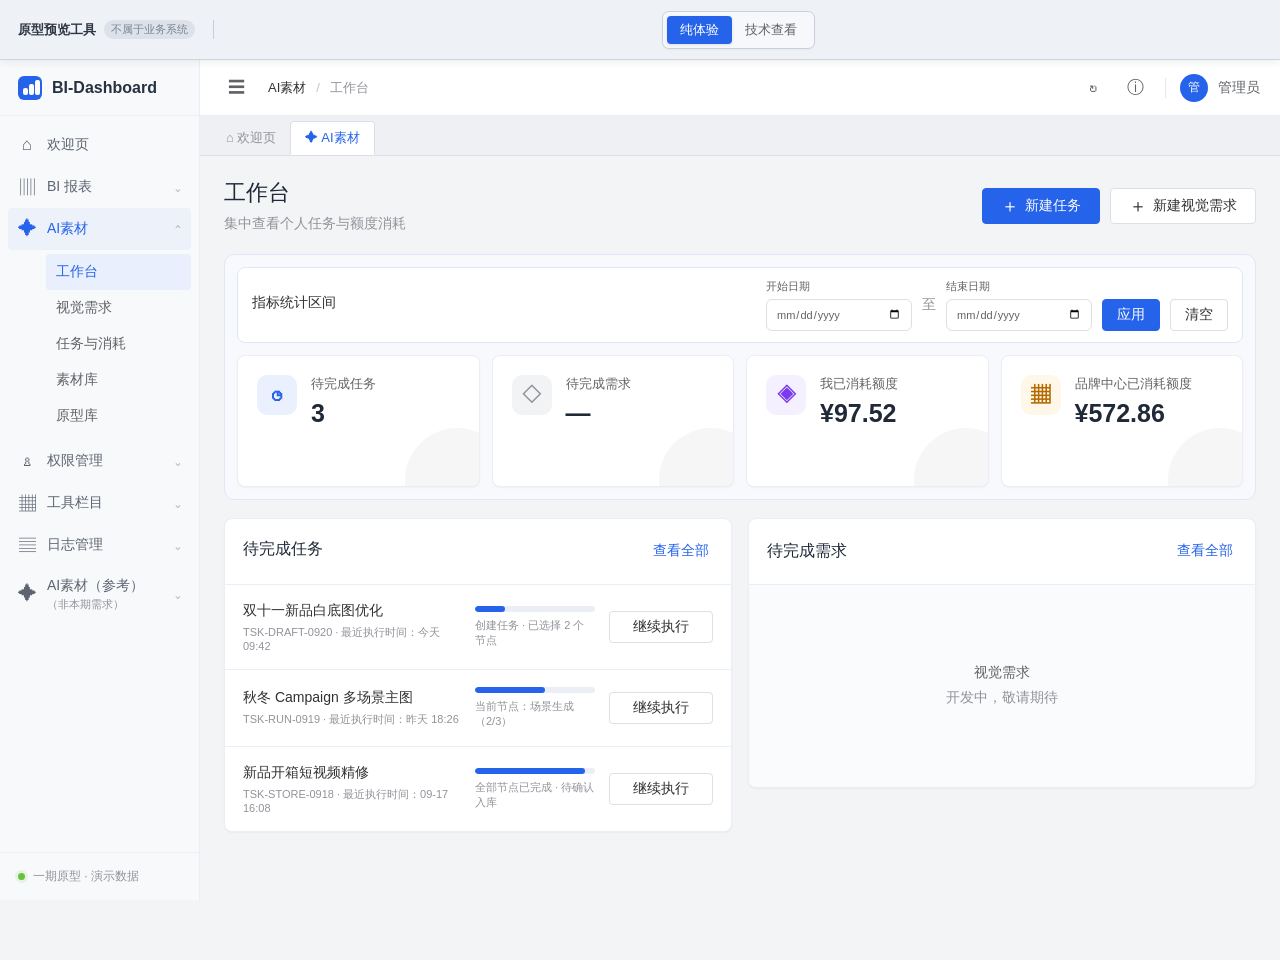
==== commit 7c9ee427: "feat: update AI material prototype" ====
--- a/ai-material-prototype-online.html
+++ b/ai-material-prototype-online.html
@@ -2,11 +2,12 @@
 <html lang="zh-CN">
 <head>
   <meta charset="UTF-8">
+  <meta name="prototype-build" content="localhost-readonly-release-v2-151b87443a2e4da6">
   <meta name="viewport" content="width=device-width, initial-scale=1">
   <meta name="description" content="AI素材一期交互原型：商品重塑、场景生成、素材裂变，支持图片与视频。">
   <title>BI-Dashboard - AI素材</title>
   <link rel="icon" type="image/svg+xml" href="data:image/svg+xml,%3Csvg xmlns='http://www.w3.org/2000/svg' viewBox='0 0 32 32'%3E%3Crect width='32' height='32' rx='7' fill='%232563eb'/%3E%3Cpath d='M16 6l2.4 7.6L26 16l-7.6 2.4L16 26l-2.4-7.6L6 16l7.6-2.4z' fill='white'/%3E%3C/svg%3E">
-  <style>
+  <style data-bundle="styles.css">
 @font-face{font-family:BI-PuHui;src:local("Arial");font-display:swap}*{box-sizing:border-box}html,body{margin:0;min-height:100%;font-family:BI-PuHui,"PingFang SC","Microsoft YaHei",Arial,sans-serif;color:#303133;background:#f3f4f6;font-size:14px}button,input,select,textarea{font:inherit;color:inherit}button{cursor:pointer}.app-shell{min-height:100vh}.sidebar{position:fixed;z-index:20;inset:0 auto 0 0;width:200px;background:#f8f9fb;border-right:1px solid #ebeef5;display:flex;flex-direction:column;transition:width .2s}.brand{height:56px;display:flex;align-items:center;gap:10px;padding:0 18px;border-bottom:1px solid #ebeef5;white-space:nowrap;overflow:hidden}.brand strong{font-size:16px;color:#263141}.brand-mark{width:24px;height:24px;border-radius:6px;background:#2563eb;position:relative;display:block;flex:0 0 24px}.brand-mark i,.brand-mark b{position:absolute;width:5px;background:#fff;border-radius:2px;bottom:5px}.brand-mark i:first-child{height:7px;left:5px}.brand-mark i:nth-child(2){height:11px;left:11px}.brand-mark b{height:15px;left:17px}.main-nav{padding:8px}.nav-item{width:100%;height:42px;border:0;background:transparent;display:flex;align-items:center;gap:11px;padding:0 10px;border-radius:4px;color:#5c6470;text-decoration:none;text-align:left}.nav-item>span:nth-child(2){flex:1}.nav-item>i{font-style:normal;color:#909399}.nav-item:hover{background:#f0f2f5}.nav-item.active-parent{color:#2563eb;background:rgba(37,99,235,.05)}.nav-icon{width:18px;text-align:center;font-size:17px}.sparkle{font-size:19px}.sub-menu{padding:4px 0 6px 38px}.sub-nav{display:block;width:100%;height:36px;border:0;background:transparent;text-align:left;padding:0 10px;border-radius:4px;color:#606266}.sub-nav:hover,.sub-nav.active{color:#2563eb;background:#e9effd}.muted{cursor:default}.sidebar-foot{margin-top:auto;padding:15px 18px;border-top:1px solid #ebeef5;color:#909399;font-size:12px;display:flex;gap:8px;align-items:center;white-space:nowrap;overflow:hidden}.status-dot{width:7px;height:7px;border-radius:50%;background:#67c23a;box-shadow:0 0 0 3px rgba(103,194,58,.12)}.workspace{min-height:100vh;margin-left:200px;transition:margin .2s}.system-header{height:56px;background:#fff;border-bottom:1px solid #ebeef5;display:flex;align-items:center;justify-content:space-between;padding:0 20px;position:sticky;top:0;z-index:12}.header-left,.header-right,.breadcrumb{display:flex;align-items:center}.header-left{gap:16px}.header-right{gap:10px;color:#606266}.icon-button{border:0;background:transparent;width:32px;height:32px;border-radius:4px;font-size:17px;color:#606266}.icon-button:hover{background:#f3f4f6;color:#2563eb}.breadcrumb{gap:10px;font-size:13px}.breadcrumb i{font-style:normal;color:#c0c4cc}.breadcrumb b{font-weight:400;color:#909399}.divider{width:1px;height:20px;background:#e4e7ed;margin:0 4px}.avatar{width:28px;height:28px;border-radius:50%;display:grid;place-items:center;color:#fff;background:#2563eb;font-size:12px}.page-tabs{height:40px;background:#eef0f3;border-bottom:1px solid #dcdfe6;display:flex;align-items:end;padding-left:12px}.tab{height:34px;display:flex;align-items:center;padding:0 14px;color:#909399;font-size:13px}.tab.selected{background:#fff;border:1px solid #dcdfe6;border-bottom-color:#fff;color:#2563eb;border-radius:4px 4px 0 0}.view{display:none}.view.active{display:block}.page-head{display:flex;align-items:center;justify-content:space-between;gap:20px;padding:22px 24px 18px}.page-head.compact{padding-bottom:16px}.page-head h1{margin:0;font-size:22px;line-height:1.35;font-weight:500;color:#1f2937}.page-head p{margin:5px 0 0;color:#909399;line-height:1.5}.title-row{display:flex;align-items:center;gap:10px}.phase-badge{font-size:12px;color:#2563eb;background:#e9effd;border-radius:4px;padding:2px 7px}.page-actions{display:flex;gap:8px}.button{height:32px;border:1px solid #dcdfe6;background:#fff;border-radius:4px;padding:0 14px;display:inline-flex;align-items:center;justify-content:center;gap:6px;white-space:nowrap}.button:hover{color:#2563eb;border-color:#a8c1f6;background:#f5f8ff}.button.primary{color:#fff;background:#2563eb;border-color:#2563eb}.button.primary:hover{background:#5182ef;border-color:#5182ef}.button:disabled{cursor:not-allowed;opacity:.55}.button.full{width:100%;height:38px}.button.secondary{background:#fff}.text-button{border:0;background:transparent;color:#2563eb;padding:4px}.workspace-grid{display:grid;grid-template-columns:minmax(0,1fr) 310px;gap:18px;padding:0 24px 24px}.main-column{display:grid;gap:16px;min-width:0}.panel,.run-card,.metric-row article{background:#fff;border:1px solid #ebeef5;border-radius:8px;box-shadow:0 1px 2px rgba(0,0,0,.04)}.panel-head{min-height:58px;display:flex;justify-content:space-between;align-items:center;gap:16px;padding:13px 18px;border-bottom:1px solid #ebeef5}.panel-head h2,.run-head h2{margin:0;font-size:16px;font-weight:500;color:#1f2937}.panel-head p{margin:4px 0 0;font-size:12px;color:#909399}.save-state,.required-note{font-size:12px;color:#909399}.form-grid,.config-grid{padding:18px;display:grid;grid-template-columns:repeat(2,minmax(0,1fr));gap:16px}.field{display:flex;flex-direction:column;gap:7px;color:#606266;min-width:0}.field em{color:#f56c6c;font-style:normal}.field small{font-size:12px;color:#a8abb2}.field input,.field select,.field textarea,.filters input,.filters select{width:100%;border:1px solid #dcdfe6;border-radius:6px;background:#fff;outline:0;transition:.15s}.field input,.field select{height:34px;padding:0 10px}.field textarea{min-height:70px;padding:9px 10px;resize:vertical;line-height:1.6}.field input:focus,.field select:focus,.field textarea:focus,.filters input:focus,.filters select:focus{border-color:#2563eb;box-shadow:0 0 0 2px rgba(37,99,235,.1)}.field input:disabled{background:#f5f7fa;color:#909399}.span-2{grid-column:span 2}.segmented{display:grid;grid-template-columns:1fr 1fr;height:34px}.segmented button{border:1px solid #dcdfe6;background:#fff}.segmented button:first-child{border-radius:4px 0 0 4px}.segmented button:last-child{border-radius:0 4px 4px 0;margin-left:-1px}.segmented button.active{position:relative;color:#fff;background:#2563eb;border-color:#2563eb}.flow-list{padding:18px}.node-card{border:1px solid #dcdfe6;border-radius:7px;background:#fff;overflow:hidden;transition:.15s}.node-card.selected{border-color:#a8c1f6;box-shadow:0 0 0 1px #e9effd}.node-card:not(.selected){background:#fafafa}.node-summary{min-height:78px;display:flex;align-items:center;gap:14px;padding:12px 15px}.node-check{position:relative;display:block;flex:0 0 34px;height:34px}.node-check input{position:absolute;opacity:0}.node-check span{width:34px;height:34px;border:1px solid #c0c4cc;border-radius:50%;display:grid;place-items:center;color:#909399;font-weight:600}.node-check input:checked+span{background:#2563eb;border-color:#2563eb;color:#fff}.node-title{flex:1;min-width:0}.node-title>div{display:flex;align-items:center;gap:10px}.node-title h3{margin:0;font-size:15px;font-weight:500}.node-title p{margin:5px 0 0;font-size:13px;color:#909399}.node-status{font-size:12px;color:#2563eb;background:#e9effd;border-radius:3px;padding:1px 6px}.node-card:not(.selected) .node-status{color:#909399;background:#f0f2f5}.node-meta{display:flex;align-items:center;gap:14px;color:#909399;font-size:12px}.expand-node{width:30px;height:30px;border:0;border-radius:4px;background:#f5f7fa;color:#606266}.node-config{border-top:1px dashed #e4e7ed;background:#fafcff}.node-config[hidden]{display:none}.config-grid{padding:15px}.flow-connector{height:32px;display:flex;align-items:center;margin-left:31px;color:#a8abb2;font-size:12px}.flow-connector i{height:32px;border-left:1px dashed #c0c4cc;margin-right:12px}.flow-connector.active{color:#2563eb}.flow-connector.active i{border-color:#7aa2f3}.upload-zone{margin:18px;border:1px dashed #b9c8e7;border-radius:7px;background:#fafcff;min-height:112px;display:flex;align-items:center;justify-content:center;gap:14px;padding:18px}.upload-zone:hover{border-color:#2563eb}.upload-icon{width:42px;height:42px;border-radius:8px;display:grid;place-items:center;color:#2563eb;background:#e9effd;font-size:22px}.upload-zone b{font-weight:500}.upload-zone p{font-size:12px;color:#909399;margin:6px 0 0}.upload-zone .button{margin-left:20px}.file-list{margin:0 18px 18px;border-top:1px solid #ebeef5}.file-row{display:flex;align-items:center;gap:12px;padding:11px 4px;border-bottom:1px solid #ebeef5}.file-thumb{width:38px;height:38px;border-radius:5px;display:grid;place-items:center;background:#e9effd;color:#2563eb;font-size:11px;font-weight:600}.file-row>div{flex:1}.file-row b,.file-row small{display:block}.file-row b{font-weight:400}.file-row small{color:#909399;font-size:12px;margin-top:3px}.file-row>button{border:0;background:transparent;color:#909399;font-size:18px}.status{display:inline-flex;align-items:center;border-radius:3px;font-size:12px;padding:2px 7px;white-space:nowrap}.status.success{color:#529b2e;background:#f0f9eb}.status.ready,.status.info{color:#2563eb;background:#e9effd}.status.warning{color:#b88230;background:#fdf6ec}.status.error{color:#f56c6c;background:#fef0f0}.run-card{position:sticky;top:114px;align-self:start;padding:18px}.run-head{display:flex;align-items:flex-start;justify-content:space-between;border-bottom:1px solid #ebeef5;padding-bottom:15px}.eyebrow{display:block;font-size:11px;color:#909399;letter-spacing:.08em;margin-bottom:5px}.route-preview{padding:18px 0 12px}.route-step{display:flex;gap:11px;position:relative;padding-bottom:18px}.route-step:last-child{padding-bottom:0}.route-step:not(:last-child):after{content:"";position:absolute;left:14px;top:28px;height:calc(100% - 24px);border-left:1px solid #a8c1f6}.route-step>b{width:28px;height:28px;border-radius:50%;display:grid;place-items:center;background:#2563eb;color:#fff;font-size:12px;z-index:1}.route-step div{padding-top:3px}.route-step span,.route-step small{display:block}.route-step small{margin-top:3px;font-size:12px;color:#909399}.route-empty{padding:16px;text-align:center;color:#909399;background:#f5f7fa;border-radius:6px}.summary-list{border-top:1px solid #ebeef5;border-bottom:1px solid #ebeef5;margin:0 0 15px;padding:8px 0}.summary-list div{display:flex;justify-content:space-between;gap:12px;padding:7px 0}.summary-list dt{color:#909399}.summary-list dd{margin:0;text-align:right;color:#303133}.storage-note,.future-note,.permission-note{display:flex;gap:11px;padding:12px;border-radius:6px;background:#f5f8ff;border:1px solid #e2eafb}.storage-note{margin-bottom:14px}.storage-note>span{color:#2563eb;font-size:18px}.storage-note b,.storage-note p,.storage-note small{display:block}.storage-note b{font-size:13px;font-weight:500}.storage-note p{margin:4px 0;font-size:12px;color:#606266;word-break:break-all}.storage-note small{font-size:11px;color:#909399;line-height:1.5}.template-check{display:flex;gap:9px;padding:8px 2px 14px;align-items:flex-start}.template-check input{margin-top:3px}.template-check b,.template-check small{display:block}.template-check b{font-size:13px;font-weight:500}.template-check small{font-size:11px;color:#909399;margin-top:3px}.run-tip{text-align:center;color:#909399;font-size:11px;margin:9px 0 0}.list-panel{margin:0 24px 24px;overflow:hidden}.filters{padding:16px 18px;background:#fff;display:flex;align-items:end;gap:12px;border-bottom:1px solid #ebeef5}.filters label{display:grid;gap:6px;color:#606266;font-size:13px;min-width:160px}.filters input,.filters select{height:32px;padding:0 10px}.table-wrap{overflow:auto}.table-wrap table{width:100%;border-collapse:collapse;white-space:nowrap}.table-wrap th{background:#f5f7fa;color:#606266;font-weight:500;text-align:left;padding:11px 14px;border-bottom:1px solid #ebeef5}.table-wrap td{padding:13px 14px;border-bottom:1px solid #ebeef5;color:#606266}.table-wrap tbody tr:hover{background:#fafcff}.table-wrap td b,.table-wrap td small{display:block}.table-wrap td b{color:#303133;font-weight:400}.table-wrap td small{font-size:12px;color:#909399;margin-top:4px}.table-link{border:0;background:transparent;color:#2563eb;padding:2px 5px}.path-cell{max-width:260px;overflow:hidden;text-overflow:ellipsis}.pagination{display:flex;justify-content:flex-end;align-items:center;gap:7px;padding:14px 18px;color:#909399}.pagination button{min-width:28px;height:28px;border:1px solid #dcdfe6;background:#fff;border-radius:4px}.pagination button.active{color:#fff;background:#2563eb;border-color:#2563eb}.future-note{margin:16px 18px}.future-note>span{width:28px;height:28px;border-radius:5px;display:grid;place-items:center;background:#e9effd;color:#2563eb}.future-note b{font-weight:500}.future-note p{margin:4px 0 0;color:#606266;font-size:12px}.metric-row{display:grid;grid-template-columns:repeat(4,1fr);gap:16px;margin:0 24px 16px}.metric-row article{padding:18px}.metric-row span,.metric-row strong,.metric-row small{display:block}.metric-row span{color:#606266}.metric-row strong{font-size:24px;margin:10px 0 7px;color:#1f2937;font-weight:600;font-variant-numeric:tabular-nums}.metric-row small{color:#909399}.usage-tabs{height:48px;padding:0 18px;border-bottom:1px solid #ebeef5;display:flex;align-items:end;gap:24px}.usage-tabs button{height:48px;border:0;border-bottom:2px solid transparent;background:transparent;color:#606266}.usage-tabs button.active{color:#2563eb;border-color:#2563eb}.bar-cell{display:flex;align-items:center;gap:10px}.bar{width:100px;height:7px;background:#ebeef5;border-radius:4px;overflow:hidden}.bar i{display:block;height:100%;background:#5b8def;border-radius:4px}.data-note{font-size:12px;color:#909399;padding:0 18px 14px}.permission-panel{margin:0 24px 24px}.permission-note{margin:18px}.permission-note>span{width:22px;height:22px;border-radius:50%;display:grid;place-items:center;flex:0 0 auto;background:#2563eb;color:#fff}.permission-note p{margin:1px 0;color:#606266;line-height:1.6}.permission-table td:not(:first-child),.permission-table th:not(:first-child){text-align:center}.switch{display:inline-block;position:relative;width:36px;height:20px}.switch input{opacity:0;position:absolute}.switch span{position:absolute;inset:0;border-radius:12px;background:#c0c4cc;transition:.15s}.switch span:after{content:"";position:absolute;width:16px;height:16px;left:2px;top:2px;border-radius:50%;background:#fff;transition:.15s}.switch input:checked+span{background:#2563eb}.switch input:checked+span:after{transform:translateX(16px)}.switch input:disabled+span{opacity:.65}.dialog{width:min(660px,calc(100vw - 32px));border:0;border-radius:7px;padding:0;box-shadow:0 16px 48px rgba(0,0,0,.24);color:#303133}.dialog::backdrop{background:rgba(0,0,0,.45)}.dialog-head,.dialog-foot{display:flex;align-items:center;justify-content:space-between;gap:16px;padding:16px 20px;border-bottom:1px solid #ebeef5}.dialog-head h2{font-size:17px;font-weight:500;margin:0}.dialog-head p{margin:4px 0 0;color:#909399;font-size:12px}.dialog-close{border:0;background:transparent;font-size:22px;color:#909399}.dialog-body{padding:20px;max-height:60vh;overflow:auto}.dialog-foot{border:0;border-top:1px solid #ebeef5;color:#909399;font-size:12px}.dialog-foot>div{display:flex;gap:8px}.dialog-route{display:flex;align-items:center;gap:8px;margin-bottom:18px}.dialog-route span{padding:6px 10px;border-radius:4px;background:#e9effd;color:#2563eb}.dialog-route i{font-style:normal;color:#c0c4cc}.result-summary{display:grid;grid-template-columns:repeat(3,1fr);gap:12px}.result-summary div{padding:12px;background:#f5f7fa;border-radius:5px}.result-summary span,.result-summary b{display:block}.result-summary span{color:#909399;font-size:12px}.result-summary b{font-size:15px;margin-top:5px}.progress-list{display:grid;gap:12px}.progress-row{display:grid;grid-template-columns:95px 1fr 54px;align-items:center;gap:10px}.progress-track{height:7px;background:#ebeef5;border-radius:4px;overflow:hidden}.progress-track i{display:block;height:100%;width:0;background:#2563eb;transition:width .5s}.progress-row.done .progress-track i{width:100%}.progress-row.done>span:last-child{color:#67c23a}.toast{position:fixed;z-index:100;top:18px;left:50%;transform:translate(-50%,-14px);opacity:0;pointer-events:none;padding:11px 18px;border-radius:4px;background:#f0f9eb;border:1px solid #e1f3d8;color:#529b2e;box-shadow:0 4px 16px rgba(0,0,0,.1);transition:.2s}.toast.show{opacity:1;transform:translate(-50%,0)}.toast.warning{background:#fdf6ec;border-color:#faecd8;color:#b88230}.sidebar-collapsed .sidebar{width:64px}.sidebar-collapsed .workspace{margin-left:64px}.sidebar-collapsed .brand{padding:0 20px}.sidebar-collapsed .brand strong,.sidebar-collapsed .nav-item>span:nth-child(2),.sidebar-collapsed .nav-item>i,.sidebar-collapsed .sub-menu,.sidebar-collapsed .sidebar-foot span:last-child{display:none}.sidebar-collapsed .nav-item{justify-content:center;padding:0}.sidebar-collapsed .sidebar-foot{justify-content:center;padding:15px 0}
 @media(max-width:1150px){.workspace-grid{grid-template-columns:1fr}.run-card{position:static}.metric-row{grid-template-columns:repeat(2,1fr)}.filters{flex-wrap:wrap}.filters label{flex:1}.filters .button{align-self:end}}
 @media(max-width:760px){.sidebar{width:64px}.workspace{margin-left:64px}.brand{padding:0 20px}.brand strong,.nav-item>span:nth-child(2),.nav-item>i,.sub-menu,.sidebar-foot span:last-child{display:none}.nav-item{justify-content:center;padding:0}.sidebar-foot{justify-content:center;padding:15px 0}.system-header{padding:0 12px}.header-right .icon-button,.divider,.header-right>span:last-child{display:none}.page-head{align-items:flex-start;padding:18px 14px;flex-direction:column}.workspace-grid{padding:0 14px 18px}.form-grid,.config-grid{grid-template-columns:1fr}.span-2{grid-column:auto}.node-summary{align-items:flex-start}.node-meta>span{display:none}.upload-zone{align-items:flex-start;justify-content:flex-start;flex-wrap:wrap}.upload-zone .button{margin-left:56px}.list-panel,.permission-panel{margin:0 14px 18px}.metric-row{grid-template-columns:1fr 1fr;margin:0 14px 14px;gap:10px}.metric-row article{padding:14px}.metric-row strong{font-size:20px}.filters{align-items:stretch}.filters label{min-width:calc(50% - 8px)}.result-summary{grid-template-columns:1fr}.page-tabs{display:none}.run-card{top:70px}}
@@ -189,6 +190,7 @@
 .token-row-actions{min-width:142px;white-space:normal!important}
 .token-row-actions .table-link{white-space:nowrap}
 .token-row-actions .table-link:disabled{color:#a8abb2;cursor:not-allowed}
+.node-template-picker{display:grid;gap:12px}.node-template-search input{height:36px}.node-template-picker-head,.node-template-choice{display:grid;grid-template-columns:18px minmax(0,1fr) 84px 92px;align-items:center;gap:12px}.node-template-picker-head{padding:0 13px;color:#909399;font-size:12px}.node-template-choice{min-height:72px;padding:12px}.node-template-choice input{width:16px;height:16px;margin:0;accent-color:var(--design-primary)}.node-template-choice:focus-within{outline:2px solid var(--design-primary);outline-offset:2px}.node-template-identity{min-width:0}.node-template-identity b,.node-template-identity small{display:block;overflow-wrap:anywhere}.node-template-identity b{font-size:13px;font-weight:500;line-height:1.5}.node-template-identity small{margin-top:4px;color:#909399;font-size:12px}.node-template-uses{font-variant-numeric:tabular-nums;color:#606266}.node-template-choice .scope-badge{justify-self:start;margin:0}
 .dialog.dialog-wide{width:min(1120px,calc(100vw - 32px))}
 .dialog.dialog-wide .dialog-body{max-height:72vh}
 .token-dialog-summary{margin-bottom:14px}
@@ -214,6 +216,18 @@
 .task-generation-tab.active>span{background:#2563eb}
 .task-generation-panels{background:#fff}
 .task-generation-panel[hidden]{display:none}
+.task-generation-version-actions{display:flex;align-items:center;justify-content:space-between;gap:16px;margin-bottom:14px}
+.task-generation-version-actions .detail-section-title{margin:0}
+.task-generation-version-actions .button{flex-shrink:0;font-size:12px;padding:8px 12px}
+.node-template-management{display:flex;align-items:center;gap:20px;min-height:32px}
+.node-template-status-switch{display:inline-flex;align-items:center;gap:9px;padding:4px 0;border:0;background:transparent;color:#606266;cursor:pointer;font-size:13px}
+.node-template-switch-track{position:relative;width:40px;height:22px;border-radius:11px;background:#c0c4cc;transition:background .15s}
+.node-template-switch-track:after{content:'';position:absolute;top:3px;left:3px;width:16px;height:16px;border-radius:50%;background:#fff;transition:transform .15s}
+.node-template-status-switch[aria-checked=true] .node-template-switch-track{background:var(--design-primary)}
+.node-template-status-switch[aria-checked=true] .node-template-switch-track:after{transform:translateX(18px)}
+.node-template-status-switch:focus-visible{outline:2px solid var(--design-primary);outline-offset:4px;border-radius:4px}
+.node-template-delete{border:1px solid #fbc4c4;background:#fef0f0;color:#f56c6c;padding:7px 12px;font-size:12px}
+.node-template-delete:hover{background:#fde2e2}
 .task-generation-single-head{padding:10px 11px;display:flex;align-items:center;border-bottom:1px solid #ebeef5;background:#f8fbff}
 .task-generation-single-head b{padding:3px 7px;border-radius:10px;color:#fff;background:#2563eb;font-size:10px}
 .task-generation-batch-meta{padding:10px 11px;display:grid;grid-template-columns:minmax(0,1fr) 100px 145px;gap:8px}
@@ -270,6 +284,7 @@
 /* 详情弹窗：分组标题与并列信息行，单个属性不再呈现为卡片 */
 .detail-dialog .dialog-body{display:grid;gap:14px;background:#fff}
 .detail-dialog .dialog-cancel[hidden]{display:none}
+.dialog-foot[hidden]{display:none!important}
 .detail-layout{display:grid;gap:16px}
 .detail-dialog .token-detail-dialog,.detail-dialog .task-material-dialog{display:grid;gap:14px}
 .detail-hero{display:flex;align-items:center;gap:14px;padding:2px 2px 4px}
@@ -554,15 +569,76 @@
 #mainDialog.dialog{position:fixed;z-index:110;inset:var(--prototype-tools-height) 0 0;height:max-content;max-height:calc(100vh - var(--prototype-tools-height) - 32px);margin:auto}
 #mainDialog.prototype-layer-dialog{z-index:220}
 #mediaPreviewDialog{z-index:110;inset:var(--prototype-tools-height) 0 0;max-height:calc(100vh - var(--prototype-tools-height) - 24px)}
-.spec-editing .business-dialog-backdrop,.design-editing .business-dialog-backdrop{pointer-events:none}
-.spec-editing #mainDialog[open],.design-editing #mainDialog[open],.spec-editing #mediaPreviewDialog[open],.design-editing #mediaPreviewDialog[open]{pointer-events:auto}
-.spec-editing #mainDialog[open],.design-editing #mainDialog[open],.spec-editing #mediaPreviewDialog[open],.design-editing #mediaPreviewDialog[open]{transform:translate3d(var(--business-dialog-offset-x,0),0,0);will-change:transform}
+/* 业务遮罩允许操作画布滚动条；业务弹窗跟随画布，原型工具弹窗保持固定。 */
+.spec-panel-open .business-dialog-backdrop:not(.prototype-layer),.design-editing .business-dialog-backdrop:not(.prototype-layer){pointer-events:none}
+.spec-panel-open #mainDialog[open],.design-editing #mainDialog[open],.spec-panel-open #mediaPreviewDialog[open],.design-editing #mediaPreviewDialog[open]{pointer-events:auto}
+.spec-panel-open #mainDialog[open]:not(.prototype-layer-dialog),.design-editing #mainDialog[open]:not(.prototype-layer-dialog),.spec-panel-open #mediaPreviewDialog[open],.design-editing #mediaPreviewDialog[open]{transform:translate3d(var(--business-dialog-offset-x,0),0,0);will-change:transform}
 .design-editor,.spec-editor{z-index:210}
 .prototype-control-deck{z-index:300}
 .prototype-governance-actions{z-index:301}
 .toast{z-index:310}
 
 /* 新建任务 · 生成结果失败提示 */
+/* 权限管理 · 部门管理 */
+.department-page-head h1{font-size:21px}.department-page-head p{margin-top:7px}.department-layout{display:grid;grid-template-columns:220px minmax(0,1fr);gap:16px;margin:0 24px 24px;align-items:start}.department-tree-panel{position:sticky;top:132px;padding:15px 12px 12px}.department-tree-head{display:flex;align-items:center;justify-content:space-between;gap:8px;margin-bottom:14px}.department-tree-head h2{margin:0;font-size:14px;font-weight:600}.department-tree-head .text-button{padding:0;font-size:11px}.department-tree-search{display:block;margin-bottom:12px}.department-tree-search .sr-only{position:absolute;width:1px;height:1px;overflow:hidden;clip-path:inset(50%)}.department-tree-search input{width:100%;height:33px;padding:0 10px;border:1px solid #dcdfe6;border-radius:5px;outline:0;font-size:12px}.department-tree-search input:focus{border-color:var(--design-primary)}.department-tree{max-height:calc(100vh - 275px);overflow:auto}.department-tree-all{width:100%;height:36px;margin-bottom:7px;padding:0 9px;border:0;border-radius:5px;display:flex;align-items:center;gap:8px;text-align:left;background:#f5f7fa;color:#606266;font-size:12px}.department-tree-all small{margin-left:auto;font-size:11px}.department-tree-all.selected,.department-tree-line.selected{background:#eaf1ff;color:var(--design-primary)}.department-tree-line{min-height:36px;padding-left:calc(var(--department-depth)*12px);display:flex;align-items:center;border-radius:5px}.department-tree-line:hover{background:#f5f8ff}.department-tree-toggle,.department-tree-spacer{width:18px;flex:0 0 18px}.department-tree-toggle{height:30px;padding:0;border:0;background:transparent;color:#909399;font-size:12px}.department-tree-select{min-width:0;flex:1;padding:7px 4px;border:0;display:flex;align-items:center;gap:6px;text-align:left;background:transparent;color:inherit;font-size:12px}.department-tree-select>span:nth-child(2){min-width:0;overflow:hidden;text-overflow:ellipsis;white-space:nowrap}.department-folder{color:#95a6c6;font-size:15px}.department-tree-select small{margin-left:auto;color:#909399;font-size:10px}.department-tree-select i{white-space:nowrap;flex:0 0 auto;padding:1px 4px;border-radius:3px;color:#909399;background:#f0f2f5;font-size:9px;font-style:normal}.department-tree-empty{padding:16px 8px;color:#909399;text-align:center;font-size:12px}.department-list-panel{min-width:0;overflow:hidden}.department-filters{gap:10px;padding:16px;flex-wrap:wrap}.department-filters label{min-width:110px;flex:1;font-size:12px}.department-filters label:first-child,.department-filters label:nth-child(2){min-width:138px}.department-filters .button{height:32px;padding:0 13px}.department-list-toolbar{min-height:58px;padding:12px 16px;display:flex;align-items:center;justify-content:space-between;gap:12px;border-bottom:1px solid #ebeef5}.department-list-toolbar>div{display:flex;align-items:center;gap:10px}.department-list-toolbar b{font-size:13px;font-weight:500}.department-list-toolbar span{color:#909399;font-size:11px}.department-list-toolbar .button{height:30px;padding:0 11px;font-size:12px}.department-list-toolbar .text-button{font-size:12px}.department-refresh{width:29px;height:29px;border:1px solid #dcdfe6;border-radius:5px;color:#909399;background:#fff;font-size:17px}.department-table{min-width:750px;font-size:12px}.department-table th,.department-table td{padding:12px 10px}.department-table th{font-size:12px}.department-check-column{width:40px;text-align:center!important}.department-check-column input{width:15px;height:15px;margin:0;vertical-align:middle;accent-color:var(--design-primary)}.department-name-cell{min-width:140px;max-width:220px;padding-left:calc(var(--department-depth)*12px);display:flex;align-items:center;gap:5px}.department-row-toggle,.department-row-spacer{width:15px;flex:0 0 15px}.department-row-toggle{height:24px;padding:0;border:0;background:transparent;color:#909399;font-size:12px}.department-name-link{min-width:0;padding:0;border:0;overflow:hidden;text-overflow:ellipsis;white-space:nowrap;text-align:left;color:#303133;background:transparent;font-size:12px}.department-name-link:hover{color:var(--design-primary)}.department-code{color:#7b8492;font-family:ui-monospace,SFMono-Regular,Menlo,monospace;font-size:11px}.department-row-actions{min-width:150px;white-space:nowrap}.department-row-actions .table-link{padding:2px 4px;font-size:12px}.department-row-actions .table-link:disabled{color:#b7bdc8;cursor:not-allowed}.department-empty{padding:48px 20px;text-align:center;color:#909399}.department-empty[hidden]{display:none}.department-empty b{color:#606266;font-size:14px}.department-empty p{margin:9px 0;font-size:12px}.department-pagination{padding:14px 16px;font-size:12px}.department-pagination>span{margin-right:auto}.department-pagination label{margin-left:8px;display:flex;align-items:center;gap:7px;white-space:nowrap}.department-pagination select{height:29px;padding:0 5px;border:1px solid #dcdfe6;border-radius:5px;color:#606266;background:#fff;font-size:12px}.department-form{padding:0}.department-member-toolbar{display:flex;align-items:end;gap:16px}.department-member-toolbar .field{flex:1}.department-member-toolbar>span{padding-bottom:9px;color:#909399;font-size:12px;white-space:nowrap}.department-member-note{margin:12px 0;color:#909399;font-size:12px;line-height:1.6}.department-member-list{max-height:360px;border:1px solid #ebeef5;border-radius:7px;overflow:auto}.department-member-option{min-height:65px;padding:11px 13px;border-bottom:1px solid #ebeef5;display:flex;align-items:center;gap:12px;cursor:pointer}.department-member-option:last-child{border-bottom:0}.department-member-option:hover{background:#fafcff}.department-member-option:has(input:checked){background:#f5f8ff}.department-member-option input{width:16px;height:16px;margin:0;accent-color:var(--design-primary)}.department-member-avatar{width:32px;height:32px;flex:0 0 32px;border-radius:50%;display:grid;place-items:center;color:var(--design-primary);background:#e9effd;font-size:12px}.department-member-option>div{min-width:0;flex:1}.department-member-option b,.department-member-option small{display:block}.department-member-option b{font-size:13px;font-weight:500}.department-member-option b i{margin-left:7px;padding:2px 5px;border-radius:3px;color:#909399;background:#f0f2f5;font-size:10px;font-style:normal}.department-member-option small{margin-top:4px;color:#909399;font-size:11px}.department-member-origin{max-width:130px;overflow:hidden;text-overflow:ellipsis;white-space:nowrap;color:#909399;font-size:12px}.department-member-transfer{padding:10px 12px;border:1px solid #f6e0b5;border-radius:6px;color:#b88230;background:#fffaf0;font-size:12px;line-height:1.7}.department-member-transfer[hidden]{display:none}.department-confirm-note{padding:14px;border:1px solid #e4e7ed;border-radius:6px;background:#fafcff}.department-confirm-note b{font-size:14px;font-weight:500}.department-confirm-note p,.department-confirm-note li{color:#606266;font-size:13px;line-height:1.7}.department-confirm-note p{margin:9px 0 0}.department-confirm-note ul{margin:9px 0 0;padding-left:20px}.department-detail{display:grid;gap:14px}.department-detail-members{display:flex;flex-wrap:wrap;gap:8px}.department-detail-members>span{padding:5px 9px;border:1px solid #e4e7ed;border-radius:5px;color:#606266;background:#fafcff;font-size:12px}.department-detail-members p{margin:0;color:#909399;font-size:12px}
+@media(max-width:1400px){.department-layout{grid-template-columns:180px minmax(0,1fr);gap:12px}.department-list-toolbar{flex-wrap:wrap}.department-list-toolbar>div:last-child{margin-left:auto}}
+@media(max-width:850px){.department-layout{grid-template-columns:1fr;margin:0 14px 18px}.department-tree-panel{position:static}.department-tree{max-height:240px}.department-filters label{min-width:150px!important;max-width:none!important}.department-pagination{flex-wrap:wrap}}
+/* 确认入库：素材、模特原型与场景模板统一按三列卡片展示。 */
+#assetStage .retained-assets{overflow-x:auto}
+#assetStage .asset-kind-list{min-width:660px;grid-template-columns:repeat(3,minmax(0,1fr));gap:16px;align-items:stretch}
+#assetStage .retained-asset{min-width:0;grid-template-columns:minmax(0,1fr);grid-template-rows:auto 1fr auto;align-items:stretch;gap:0;padding:0;overflow:hidden;background:#fff}
+#assetStage .retained-asset:has(.store-retained-output:checked){border-color:var(--design-primary);box-shadow:0 0 0 1px color-mix(in srgb,var(--design-primary) 20%,transparent)}
+#assetStage .retained-asset-preview{position:relative;width:100%;height:auto;aspect-ratio:16/9;border-radius:0;overflow:hidden;cursor:zoom-in}
+#assetStage .retained-asset-preview>b{font-size:28px;color:#fff}
+#assetStage .retained-asset-preview.video{background:linear-gradient(145deg,#354052,#1f2937)}
+#assetStage .retained-asset-type{position:absolute;top:10px;right:10px;padding:3px 7px;border-radius:4px;font-size:11px;font-weight:400;color:#fff;background:rgba(0,0,0,.25)}
+#assetStage .retained-asset-info{min-width:0;padding:13px 14px}
+#assetStage .retained-asset-info>b{min-height:40px;line-height:1.5;overflow-wrap:anywhere;display:-webkit-box;-webkit-line-clamp:2;-webkit-box-orient:vertical;overflow:hidden}
+#assetStage .retained-asset-info>small{margin-top:7px;line-height:1.6;overflow-wrap:anywhere}
+#assetStage .retained-asset-store{grid-column:auto;min-height:45px;margin:0;padding:12px 14px;border-top:1px solid #ebeef5;background:#fafcff;cursor:pointer;font-size:12px}
+#assetStage .store-retained-output{width:16px;height:16px;flex:0 0 16px;margin:0;accent-color:var(--design-primary)}
+.model-prototype-picker{min-width:960px}.model-prototype-picker .model-prototype-filters{padding:0 0 16px;display:grid;grid-template-columns:repeat(4,minmax(0,1fr));align-items:end}.model-prototype-picker .prototype-multi-filter{min-width:0;max-width:none}.model-prototype-picker .model-filter-actions{width:auto;grid-column:1/-1;justify-self:end}.model-prototype-picker .model-prototype-grid{padding:0;grid-template-columns:repeat(3,minmax(0,1fr));background:transparent}.model-picker-card{display:block;cursor:pointer}.model-picker-card .model-card-media{cursor:pointer}.model-picker-card:has(input:checked){border-color:var(--design-primary);box-shadow:0 0 0 1px var(--design-primary)}.model-picker-card:focus-within{outline:2px solid var(--design-primary);outline-offset:3px}.model-card-picker-action{min-height:42px;padding:10px 12px;border-top:1px solid #ebeef5;display:flex;align-items:center;gap:8px;color:#606266;font-size:12px}.model-card-picker-action input{width:16px;height:16px;margin:0;accent-color:var(--design-primary)}.model-card-picker-action small{margin-left:auto;color:#909399;font-size:11px}.model-picker-card:has(input:checked) .model-card-picker-action{color:var(--design-primary);background:#f5f8ff}
+.material-picker{min-width:660px}
+.material-picker-toolbar{position:sticky;z-index:5;top:-20px;display:grid;grid-template-columns:minmax(220px,1fr) minmax(220px,1fr) auto;align-items:end;gap:12px;padding:0 0 16px;background:#fff;border-bottom:1px solid #ebeef5}
+.material-picker-toolbar>label,.material-picker-tag-filter{display:grid;gap:7px;min-width:0}
+.material-picker-toolbar>label>span,.material-picker-tag-filter>span{font-size:12px;color:#606266}
+.material-picker-toolbar input[type="search"]{width:100%;height:34px;padding:0 10px;border:1px solid #dcdfe6;border-radius:5px;outline:0}
+.material-picker-toolbar input[type="search"]:focus{border-color:#2563eb;box-shadow:0 0 0 2px rgba(37,99,235,.08)}
+.material-picker-toolbar>.button{height:34px}
+.material-picker-tag-filter details{position:relative}
+.material-picker-tag-filter summary{height:34px;padding:0 10px;border:1px solid #dcdfe6;border-radius:5px;display:flex;align-items:center;justify-content:space-between;gap:8px;cursor:pointer;list-style:none}
+.material-picker-tag-filter summary::-webkit-details-marker{display:none}
+.material-picker-tag-filter summary>span{overflow:hidden;text-overflow:ellipsis;white-space:nowrap}
+.material-picker-tag-filter summary i{font-style:normal;color:#909399}
+.material-picker-tag-filter details[open] summary{border-color:#2563eb}
+.material-picker-tag-menu{position:absolute;z-index:6;top:calc(100% + 6px);left:0;right:0;max-height:240px;overflow:auto;padding:6px;border:1px solid #e4e7ed;border-radius:6px;background:#fff;box-shadow:0 8px 24px rgba(31,41,55,.16)}
+.material-picker-tag-menu label{display:flex;align-items:center;gap:8px;min-height:34px;padding:6px 8px;border-radius:4px;cursor:pointer}
+.material-picker-tag-menu label:hover{background:#f5f8ff}
+.material-picker-tag-menu input,.material-picker-card>input{accent-color:#2563eb}
+.material-picker-summary{margin:14px 0;color:#606266;font-size:12px;line-height:1.6}
+.material-picker-grid{display:grid;grid-template-columns:repeat(3,minmax(0,1fr));gap:16px;align-items:stretch}
+.material-picker-card{position:relative;min-width:0;display:flex;flex-direction:column;overflow:hidden;border:1px solid #e4e7ed;border-radius:8px;background:#fff;cursor:pointer;transition:border-color .15s,box-shadow .15s}
+.material-picker-card:hover{border-color:#93b4f4;box-shadow:0 4px 14px rgba(37,99,235,.08)}
+.material-picker-card:has(>input:checked){border-color:#2563eb;box-shadow:0 0 0 1px #2563eb;background:#f5f8ff}
+.material-picker-card:focus-within{outline:2px solid #93b4f4;outline-offset:2px}
+.material-picker-card>input{position:absolute;z-index:2;right:12px;top:12px;width:18px;height:18px;margin:0;cursor:pointer}
+.material-picker-preview{position:relative;aspect-ratio:16/9;display:grid;place-items:center;overflow:hidden;border-bottom:1px solid #ebeef5;background:linear-gradient(145deg,#f1f5f9,#dfe7ef)}
+.material-picker-preview.video{background:linear-gradient(145deg,#354052,#1f2937);color:#fff}
+.material-picker-placeholder{font-size:28px;color:#94a3b8;font-weight:600;letter-spacing:2px}
+.material-picker-preview.video .material-picker-placeholder{width:46px;height:46px;display:grid;place-items:center;border-radius:50%;background:rgba(255,255,255,.14);color:#fff;font-size:22px}
+.material-picker-preview img{position:absolute;inset:0;width:100%;height:100%;object-fit:contain;background:#f8fafc}
+.material-picker-type{position:absolute;bottom:10px;left:10px;padding:3px 7px;border-radius:4px;color:#fff;background:rgba(31,41,55,.65);font-size:11px}
+.material-picker-info{display:grid;align-content:start;gap:7px;padding:12px;flex:1}
+.material-picker-info>b{display:-webkit-box;-webkit-box-orient:vertical;-webkit-line-clamp:2;overflow:hidden;overflow-wrap:anywhere;font-size:13px;font-weight:500;line-height:1.6}
+.material-picker-id{color:#64748b;font-size:11px;overflow-wrap:anywhere}
+.material-picker-details{display:-webkit-box;-webkit-box-orient:vertical;-webkit-line-clamp:2;overflow:hidden;color:#909399;font-size:11px;line-height:1.6}
+.material-picker-status{justify-self:start;border-radius:4px;padding:3px 6px;color:#2563eb;background:#eff6ff;font-size:11px}
+.material-picker-info .asset-tag-list{gap:5px}
+.material-picker-info .asset-tag-chip{font-size:10px}
+.material-picker-empty{grid-column:1/-1;padding:48px 20px;text-align:center;border:1px dashed #dcdfe6;border-radius:8px;color:#909399;background:#f8fafc}
+.material-picker-empty b{color:#606266;font-weight:500}
+.material-picker-empty p{margin:8px 0 0;font-size:12px}
+
 .preview-generation-error{min-height:68px;padding:12px 14px;border:1px solid #f5c2c0;border-radius:7px;display:grid;grid-template-columns:34px minmax(0,1fr) auto;align-items:center;gap:11px;color:#606266;background:#fff7f7}
 .preview-generation-error>span{width:34px;height:34px;border-radius:50%;display:grid;place-items:center;color:#fff;background:#f56c6c;font-weight:700}
 .preview-generation-error b,.preview-generation-error p{display:block;margin:0}
@@ -594,8 +670,154 @@
 @media(max-width:760px){.asset-library-filters .asset-multi-menu{width:min(260px,calc(100vw - 64px))}.asset-library-filters .asset-searchable-filter:nth-child(2n) .asset-multi-menu{right:0;left:auto}}
 @media(max-width:480px){.asset-library-filters .asset-multi-menu{right:auto!important;left:0!important;width:100%}}
 
-  </style>
-  <style>
+/* 素材库：入库时间及过期清理时间 */
+.asset-storage-time-cell{white-space:nowrap}
+.asset-library-table .asset-storage-time-cell b,.asset-library-table .asset-storage-time-cell small{display:block;font-weight:400}
+.asset-library-table .asset-storage-time-cell b{color:#606266;font-size:12px;line-height:1.5}
+.asset-library-table .asset-storage-time-cell small{margin-top:5px;color:#909399;font-size:11px;line-height:1.5}
+
+/* 用户管理：保留原平台界面，补充同源组织架构和部门 */
+.user-page-head{margin:0 24px 16px;padding:14px 18px!important;border:1px solid #ebeef5;border-radius:7px;background:#fff;min-height:58px}
+.user-page-head>div{display:flex;align-items:center;gap:16px;flex-wrap:wrap}
+.user-page-head h1{font-size:16px;font-weight:500}
+.user-page-head p{margin:0;font-size:12px;color:#606266}
+.user-organization-layout .user-management-panel{margin:0;min-width:0;overflow:visible}
+.user-management-filters{padding:18px 20px;border-bottom:1px solid #ebeef5}
+.user-management-filters[hidden]{display:none}
+.user-filter-main,.user-filter-advanced{display:grid;grid-template-columns:repeat(2,minmax(0,1fr));gap:14px 24px}
+.user-filter-advanced{margin-top:14px}
+.user-filter-advanced[hidden]{display:none}
+.user-management-filters .field{display:grid;grid-template-columns:48px minmax(0,1fr);align-items:center;gap:10px;font-size:12px}
+.user-management-filters .field input,.user-management-filters .field select{height:32px;border-radius:4px}
+.user-filter-buttons{display:flex;justify-content:flex-end;gap:10px;align-items:center;margin-top:14px}
+.user-filter-buttons .button{color:#2563eb;border-color:#a8c1f6}
+.user-list-toolbar{min-height:58px;padding:12px 16px;display:flex;justify-content:space-between;align-items:center;gap:12px}
+.user-list-toolbar>.danger{color:#f56c6c;border-color:#fbc4c4;background:#fef0f0}
+.user-original-tools{display:flex;align-items:center;gap:9px}
+.user-tool-button{width:31px;height:31px;padding:0;display:grid;place-items:center;border:1px solid #dcdfe6;border-radius:50%;color:#606266;background:#fff;font-size:18px;cursor:pointer;list-style:none}
+.user-tool-button::-webkit-details-marker{display:none}
+.user-tool-button:hover{color:#2563eb;background:#f5f8ff;border-color:#a8c1f6}
+.user-column-settings{position:relative}
+.user-column-settings>div{position:absolute;z-index:45;right:0;top:38px;min-width:175px;padding:7px;border:1px solid #e4e7ed;border-radius:6px;background:#fff;box-shadow:0 5px 20px rgba(0,0,0,.12)}
+.user-column-settings label{min-height:30px;padding:5px 8px;display:flex;justify-content:space-between;align-items:center;gap:24px;font-size:12px}
+.user-column-settings input{appearance:none;width:28px;height:15px;margin:0;border-radius:8px;background:#dcdfe6;position:relative;cursor:pointer}
+.user-column-settings input:checked{background:#2563eb}
+.user-column-settings input:after{content:'';position:absolute;width:11px;height:11px;top:2px;left:2px;border-radius:50%;background:#fff}
+.user-column-settings input:checked:after{left:15px}
+.user-management-table{width:100%;min-width:1010px;font-size:12px;table-layout:fixed}
+.user-management-table th,.user-management-table td{padding:12px 10px!important}
+.user-management-table th{background:#f5f7fa;color:#606266;font-weight:500}
+.user-management-table td{height:58px;overflow:hidden;text-overflow:ellipsis;white-space:nowrap}
+.user-management-table [hidden]{display:none!important}
+.user-management-table [data-user-column=selection]{width:35px;text-align:center}
+.user-management-table [data-user-column=index]{width:35px;text-align:center}
+.user-management-table [data-user-column=avatar]{width:56px}
+.user-management-table [data-user-column=username]{width:108px}
+.user-management-table [data-user-column=nickname]{width:94px}
+.user-management-table [data-user-column=department]{width:100px}
+.user-management-table [data-user-column=type]{width:82px}
+.user-management-table [data-user-column=mobile]{width:116px}
+.user-management-table [data-user-column=email]{width:153px}
+.user-management-table [data-user-column=status]{width:69px}
+.user-management-table [data-user-column=actions]{width:100px;position:sticky;right:0;background:#fff;border-left:1px solid #f2f3f5;z-index:2}
+.user-management-table th[data-user-column=actions]{background:#f5f7fa;z-index:3}
+.user-check-column input{width:15px;height:15px;margin:0;accent-color:#2563eb}
+.user-avatar{width:32px;height:32px;border-radius:50%;display:block;object-fit:cover}
+.user-original-status{padding:3px 6px;border-radius:3px;font-size:11px;display:inline-block}
+.user-original-status.enabled{color:#2563eb;background:#edf3ff}
+.user-original-status.disabled{color:#f56c6c;background:#fff0f0}
+.user-row-actions .table-link{font-size:12px}
+.user-more-trigger{display:inline-grid;place-items:center;min-width:25px;height:28px;padding:0 4px;margin-left:4px;border:0;background:transparent;color:#606266;font-size:18px;vertical-align:middle}
+.user-original-action-menu{position:fixed;z-index:50;width:150px;padding:6px;border:1px solid #ebeef5;border-radius:5px;background:#fff;box-shadow:0 5px 18px rgba(0,0,0,.14)}
+.user-original-action-menu[hidden]{display:none}
+.user-original-action-menu button{display:block;width:100%;padding:9px 12px;border:0;background:transparent;text-align:left;color:#606266;font-size:12px}
+.user-original-action-menu button:hover{color:#2563eb;background:#f5f7fa}
+.user-original-action-menu button:disabled{color:#c0c4cc;cursor:not-allowed}
+.user-original-pagination{justify-content:flex-end;gap:12px;flex-wrap:wrap}
+.user-original-pagination>span{margin-right:0}
+.user-original-pagination>select{height:30px;min-width:106px;padding:0 8px;border:1px solid #dcdfe6;border-radius:4px;background:#fff}
+.user-original-pagination>label{display:flex;align-items:center;gap:8px;white-space:nowrap;font-size:12px}
+.user-original-pagination input{width:52px;height:30px;padding:0 7px;border:1px solid #dcdfe6;border-radius:4px;text-align:center}
+.user-original-form{min-width:min(640px,80vw);display:grid;grid-template-columns:repeat(2,minmax(0,1fr));gap:16px 24px;padding:2px 0}
+.user-original-field{min-width:0;display:grid;grid-template-columns:58px minmax(0,1fr);gap:10px;align-items:center;font-size:12px;color:#606266}
+.user-original-field.wide{grid-column:1/-1}
+.user-original-field>span{text-align:right;white-space:nowrap}
+.user-original-field em,.user-role-form em{margin-right:5px;color:#f56c6c;font-style:normal}
+.user-original-field input:not([type=radio]):not([type=file]),.user-original-field select,.user-original-field textarea{width:100%;min-width:0;padding:0 10px;height:33px;border:1px solid #dcdfe6;border-radius:4px;background:#fff;outline:0}
+.user-original-form .user-original-field input:disabled{background:#f5f7fa;color:#a8abb2}
+.user-original-field textarea{height:52px;padding:8px 10px;resize:vertical;line-height:1.5}
+.user-original-avatar-field{align-items:start;margin-bottom:8px}
+.user-original-avatar-field>span{padding-top:9px}
+.user-original-avatar-upload{width:96px;height:96px;border:1px dashed #dcdfe6;border-radius:4px;display:grid;place-items:center;background:#fafafa;color:#909399;cursor:pointer;overflow:hidden}
+.user-original-avatar-upload>span{display:flex;flex-direction:column;align-items:center;gap:8px}
+.user-original-avatar-upload i{font-size:28px;font-style:normal;font-weight:300}
+.user-original-avatar-upload b{font-weight:400;font-size:12px}
+.user-original-avatar-upload .user-avatar{width:96px;height:96px;border-radius:0}
+.user-original-type{display:flex;align-items:center}
+.user-original-type label{position:relative;cursor:pointer}
+.user-original-type input{position:absolute;opacity:0}
+.user-original-type span{height:32px;padding:0 12px;display:flex;align-items:center;border:1px solid #dcdfe6;white-space:nowrap}
+.user-original-type label:first-child span{border-radius:4px 0 0 4px}
+.user-original-type label:last-child span{border-radius:0 4px 4px 0;margin-left:-1px}
+.user-original-type input:checked+span{background:#2563eb;border-color:#2563eb;color:#fff;position:relative}
+.user-original-status-options{display:flex;align-items:center;gap:22px}
+.user-original-status-options label{display:flex;align-items:center;gap:6px}
+.user-original-status-options input{accent-color:#2563eb}
+.user-role-form{min-width:min(550px,80vw);display:grid;grid-template-columns:55px minmax(0,1fr);gap:12px;padding:8px 0;font-size:12px}
+.user-role-form>span{text-align:right;padding-top:9px}
+.user-role-chips{display:flex;align-items:center;flex-wrap:wrap;gap:6px;min-height:36px;padding:5px;border:1px solid #dcdfe6;border-radius:4px}
+.user-role-chips>span{display:inline-flex;align-items:center;gap:5px;padding:4px 7px;border-radius:3px;background:#f0f2f5;color:#606266;font-size:11px}
+.user-role-chips button{border:0;background:transparent;padding:0 3px;color:#909399}
+.user-role-search input{width:100%;height:32px;margin-top:8px;padding:0 9px;border:1px solid #dcdfe6;border-radius:4px}
+.user-role-choices{max-height:245px;overflow:auto;margin-top:8px;padding:5px;border:1px solid #ebeef5;border-radius:4px}
+.user-role-choices label{display:flex;align-items:center;gap:8px;min-height:32px;padding:7px 9px;font-size:12px}
+.user-role-choices label:hover{background:#f5f7fa}
+.user-role-choices input{accent-color:#2563eb}
+@media(max-width:980px){.user-page-head{margin:0 14px 14px}.user-filter-main,.user-filter-advanced{grid-template-columns:1fr}.user-original-form{min-width:0}.user-original-type span{padding:0 8px}}
+@media(max-width:760px){.user-original-form{grid-template-columns:1fr}.user-original-field.wide{grid-column:auto}.user-role-form{min-width:0}.user-page-head>div{gap:6px}}
+@media print{body.printing-user-list .sidebar,body.printing-user-list .prototype-control-deck,body.printing-user-list .system-header,body.printing-user-list .page-tabs,body.printing-user-list .department-tree-panel,body.printing-user-list .user-management-filters,body.printing-user-list .user-list-toolbar,body.printing-user-list .user-original-pagination{display:none!important}body.printing-user-list .workspace{margin:0!important}body.printing-user-list .user-organization-layout{display:block;margin:0}body.printing-user-list .user-table-wrap{overflow:visible}body.printing-user-list .user-management-table{min-width:0;width:100%}}
+
+@media(max-width:1400px){
+.user-management-table{min-width:835px}
+.user-management-table th,.user-management-table td{padding:12px 8px!important}
+.user-management-table [data-user-column=selection],.user-management-table [data-user-column=index]{width:28px}
+.user-management-table [data-user-column=avatar]{width:42px}
+.user-management-table [data-user-column=username]{width:85px}
+.user-management-table [data-user-column=nickname],.user-management-table [data-user-column=department]{width:78px}
+.user-management-table [data-user-column=type]{width:68px}
+.user-management-table [data-user-column=mobile]{width:86px;font-size:11px}
+.user-management-table [data-user-column=email]{width:90px}
+.user-management-table [data-user-column=status]{width:56px}
+.user-management-table [data-user-column=actions]{width:96px}
+}
+
+/* 沿用原用户表单的快捷键及全屏弹窗 */
+.original-user-dialog .dialog-head>div{flex:1}
+.user-dialog-screen{width:28px;height:28px;flex:0 0 28px;border:0;border-radius:4px;color:#909399;background:#f5f7fa;font-size:17px}
+.original-user-dialog .dialog-foot small{font-size:10px;color:inherit;opacity:.8}
+#mainDialog.user-original-fullscreen[open]{display:flex;flex-direction:column;top:60px!important;left:0!important;right:0;width:100vw!important;max-width:none!important;height:calc(100dvh - 60px)!important;max-height:none!important;margin:0!important;transform:none!important;border-radius:0}
+.user-original-fullscreen .dialog-body{flex:1;max-height:none!important;min-height:0}
+
+/* 非本期的完整 AI素材菜单置于主导航末尾 */
+.ai-future-menu{height:56px}
+.ai-future-menu-label{display:flex;flex-direction:column;align-items:flex-start;gap:3px;line-height:18px}
+.ai-future-menu-label>small{font-size:11px;line-height:15px;color:#909399;white-space:nowrap}
+
+/* Original BI menu management layout and new AI button permission registrations. */
+.menu-management-layout{display:grid;grid-template-columns:285px minmax(0,1fr);margin:14px 24px 24px;min-height:calc(100vh - 195px);padding:12px;gap:18px;align-items:start}
+.menu-management-tree-panel{min-width:0;padding-right:16px;border-right:1px solid #ebeef5}
+.menu-tree-search{display:flex;gap:6px;margin-bottom:5px}.menu-tree-search>label{min-width:0;flex:1;position:relative}.menu-tree-search>label>span{position:absolute;left:10px;top:6px;color:#a3a8b2;font-size:18px}.menu-tree-search input{width:100%;height:32px;border:1px solid #dcdfe6;border-radius:4px;padding:0 8px 0 30px;font-size:12px;outline:0}.menu-tree-search input:focus{border-color:var(--design-primary)}.menu-tree-search .button{height:32px;padding:0 11px;font-size:12px}.menu-create-top{width:100%;height:32px;font-size:12px;margin-bottom:12px}
+.menu-management-tree{max-height:calc(100vh - 295px);overflow:auto;padding-right:3px}.menu-catalog-line{min-height:34px;display:flex;align-items:center;padding-left:calc(var(--menu-depth)*12px);border-radius:4px}.menu-catalog-line:hover{background:#f5f7fa}.menu-catalog-line.selected{background:#eaf1ff;color:var(--design-primary)}.menu-node-toggle,.menu-node-spacer{width:18px;flex:0 0 18px}.menu-node-toggle{border:0;background:transparent;color:#9a9ea7;font-size:11px;height:30px;padding:0}.menu-node-select{flex:1;min-width:0;display:flex;align-items:center;gap:5px;border:0;background:transparent;color:inherit;font-size:12px;padding:7px 1px;text-align:left}.menu-node-select>span:nth-child(2){min-width:0;overflow:hidden;text-overflow:ellipsis;white-space:nowrap}.menu-node-icon{flex:0 0 14px;color:#8b95a6}.menu-node-actions{display:flex;gap:4px;padding-right:4px}.menu-node-actions button{border:0;border-radius:50%;width:20px;height:20px;padding:0;background:#4264e5;color:#fff;font-size:15px}.menu-node-actions button:last-child{background:#f18d8d}.menu-state{padding:2px 5px;border-radius:3px;white-space:nowrap;font-size:10px;font-weight:400}.menu-state.deferred{color:#b88230;background:#fdf6ec}.menu-state.inactive{color:#909399;background:#f4f4f5}.menu-state.reference{color:#909399;background:#f4f4f5}.menu-node-select .menu-state{margin-left:auto}.menu-tree-empty{padding:30px 10px;color:#909399;text-align:center;font-size:12px}
+.menu-management-editor{min-width:0}.menu-editor-head{height:43px;display:flex;align-items:center;justify-content:space-between;gap:10px;border-bottom:1px solid #ebeef5;padding:0 3px 11px}.menu-editor-head b{font-size:14px;font-weight:500}.menu-editor-head>div{display:flex;align-items:center;gap:10px}.menu-editor-head .button{height:32px;padding:0 17px;font-size:12px}.menu-editor-scroll{max-height:calc(100vh - 259px);overflow:auto;padding:18px 8px 16px 0;scrollbar-gutter:stable}
+.menu-original-form{display:grid;grid-template-columns:repeat(2,minmax(0,1fr));gap:18px 22px}.menu-original-field{display:flex;align-items:center;gap:11px;min-width:0;margin:0;font-size:12px;color:#606266}.menu-original-field>span:first-child{width:77px;flex:0 0 77px;text-align:right;white-space:nowrap}.menu-original-field em{font-style:normal;color:#f56c6c;margin-right:4px}.menu-original-form .wide{grid-column:1/-1}.menu-original-field input,.menu-original-field select,.menu-original-field textarea{min-width:0;width:100%;height:32px;border:1px solid #dcdfe6;border-radius:4px;padding:0 10px;background:#fff;color:#606266;font-family:inherit;font-size:12px;outline:0}.menu-original-field input:focus,.menu-original-field select:focus,.menu-original-field textarea:focus{border-color:var(--design-primary)}.menu-original-field input::placeholder,.menu-original-field textarea::placeholder{color:#a8abb2}.menu-original-field textarea{height:56px;resize:vertical;padding:8px 10px;line-height:1.5}.menu-type-options{display:flex;border:1px solid #dcdfe6;border-radius:4px;overflow:hidden}.menu-type-options label{position:relative;min-width:40px;white-space:nowrap}.menu-type-options input{position:absolute;inset:0;opacity:0;margin:0;width:100%;height:100%;cursor:pointer}.menu-type-options span{display:block;padding:7px 10px;border-right:1px solid #dcdfe6}.menu-type-options label:last-child span{border-right:0}.menu-type-options input:checked+span{background:var(--design-primary);color:#fff}.menu-view-address{min-width:0;flex:1;display:flex;border:1px solid #dcdfe6;border-radius:4px;overflow:hidden}.menu-view-address span{padding:8px 11px;background:#f5f7fa;color:#909399;font-size:11px;white-space:nowrap}.menu-view-address input{border:0;border-left:1px solid #dcdfe6;border-right:1px solid #dcdfe6;border-radius:0;flex:1}.menu-icon-field{display:flex;min-width:0;flex:1;align-items:center;gap:6px}.menu-icon-field input{flex:1;min-width:0}.menu-icon-field .button{height:32px;font-size:11px;padding:0 9px;white-space:nowrap}.menu-icon-field .text-button{font-size:11px;padding:0;white-space:nowrap}.menu-form-switches{display:grid;grid-template-columns:repeat(3,minmax(0,1fr));gap:20px;padding:0 0 0 13px}.menu-form-switches>label{display:flex;align-items:center;gap:12px;font-size:12px;color:#606266}.menu-form-switches>label>span:first-child{min-width:68px;text-align:right}.menu-toggle{position:relative;display:block;width:36px;height:19px}.menu-toggle input{position:absolute;inset:0;opacity:0;width:100%;height:100%;margin:0;cursor:pointer;z-index:1}.menu-toggle i{display:block;width:36px;height:19px;border-radius:19px;background:#dcdfe6;transition:background .15s}.menu-toggle i:after{content:'';position:absolute;top:2px;left:2px;width:15px;height:15px;border-radius:50%;background:#fff;transition:transform .15s}.menu-toggle input:checked+i{background:var(--design-primary)}.menu-toggle input:checked+i:after{transform:translateX(17px)}.menu-toggle input:disabled+i{opacity:.55;cursor:not-allowed}.menu-toggle input:focus-visible+i{outline:2px solid #93b4f5;outline-offset:2px}
+.menu-dependency-field{align-items:start}.menu-dependency-field>div{flex:1;min-width:0}.menu-dependency{display:block;border:1px solid #e4e7ed;border-radius:4px;padding:7px 10px;color:var(--design-primary);background:#f5f8ff;font-size:12px}.menu-dependency code{font-size:11px;margin-left:8px}.menu-dependency-field p{margin:9px 0 0;color:#909399;font-size:11px;line-height:1.7}.menu-no-dependency{color:#909399}
+.menu-button-section{min-width:0;padding-left:88px}.menu-button-title h3{margin:0 0 10px;color:#606266;font-size:12px;font-weight:400}.menu-button-table-wrap{border:1px solid #ebeef5;border-radius:5px;overflow:auto}.menu-button-table{width:100%;min-width:535px;border-collapse:collapse;table-layout:fixed}.menu-button-table th{font-weight:500;font-size:12px;background:#f5f7fa;text-align:left}.menu-button-table th,.menu-button-table td{padding:8px 6px;border-bottom:1px solid #ebeef5;vertical-align:middle}.menu-button-table th:first-child{width:34px;text-align:center}.menu-button-table th:nth-child(2){width:29%}.menu-button-table th:nth-child(3){width:38%}.menu-button-table td{padding:4px 6px}.menu-button-table td input{width:100%;min-width:0;height:28px;padding:0 7px;border:1px solid #dcdfe6;border-radius:4px;color:#606266;font-size:11px;background:#fff;outline:0}.menu-button-table td input:focus{border-color:var(--design-primary)}.menu-button-table td:nth-child(3) input{font-family:ui-monospace,SFMono-Regular,Menlo,monospace;font-size:10px}.menu-button-table .menu-state{display:inline-block;margin-top:3px}.menu-button-table th button,.menu-remove-button{padding:0;border:0;border-radius:50%;width:20px;height:20px;color:#fff;background:var(--design-primary);font-size:16px}.menu-remove-button{background:#f18d8d}.menu-button-empty td{text-align:center;padding:23px!important;color:#909399;font-size:12px}.menu-add-button{margin-top:10px;border:1px dashed #dcdfe6;border-radius:4px;width:100%;padding:8px;background:#fff;color:var(--design-primary);font-size:12px}.menu-icon-choices{display:grid;grid-template-columns:repeat(6,1fr);gap:10px}.menu-icon-choices button{height:60px;border:1px solid #e4e7ed;border-radius:6px;color:#4264e5;background:#f8faff;font-size:25px}
+@media(max-width:1400px){.menu-management-layout{grid-template-columns:245px minmax(0,1fr);gap:14px;margin-left:24px;margin-right:24px}.menu-original-form{gap:15px 14px}.menu-original-field{gap:8px}.menu-original-field>span:first-child{width:64px;flex-basis:64px}.menu-button-section{padding-left:72px}.menu-type-options span{padding:7px 8px}.menu-form-switches{gap:17px 10px;padding-left:0}}
+@media(max-width:950px){.menu-management-layout{grid-template-columns:210px minmax(0,1fr);gap:12px;margin:14px}.menu-original-form{grid-template-columns:1fr}.menu-original-form .wide{grid-column:1}.menu-form-switches{grid-template-columns:repeat(2,1fr)}.menu-button-section{padding-left:0}.menu-original-field>span:first-child{width:77px;flex-basis:77px}}
+@media(max-width:650px){.menu-management-layout{grid-template-columns:1fr}.menu-management-tree-panel{border-right:0;padding-right:0;border-bottom:1px solid #ebeef5;padding-bottom:10px}.menu-management-tree{max-height:230px}.menu-editor-scroll{max-height:none}}
+
+</style>
+  <style data-bundle="scene-node.css">
 .node-config-card[data-node="scene"] .classified-upload:last-child{grid-column:auto;margin-top:0}
 .node-config-card[data-node="scene"] .classified-upload-grid{grid-template-columns:repeat(4,minmax(0,1fr));gap:10px}
 .node-config-card[data-node="scene"] .classified-upload-actions{grid-template-columns:1fr;gap:6px}
@@ -670,8 +892,7 @@
 #generationCache .preview-kind-empty{min-height:130px;padding:28px 16px;border:1px dashed #dcdfe6;border-radius:7px;display:grid;place-items:center;color:#909399;background:#fff;text-align:center;font-size:12px;line-height:1.6}
 @media(max-width:760px){#generationCache .preview-kind-tab{min-width:78px;padding-inline:9px}}
 
-  </style>
-  <meta name="prototype-build" content="online-static-site-20261008-prototype-content-sync-v1">
+</style>
 </head>
 <body class="ai-edition-phase1">
   <section class="prototype-control-deck" aria-label="原型预览工具">
@@ -691,40 +912,41 @@
         <a class="nav-item" href="https://bi.jialenet.com/#/welcome" target="_blank" rel="noopener"><span class="nav-icon">⌂</span><span>欢迎页</span></a>
         <a class="nav-item" href="https://bi.jialenet.com/#/dashboard/ad-report" target="_blank" rel="noopener"><span class="nav-icon">▥</span><span>BI 报表</span><i>⌄</i></a>
         <div class="nav-group open" data-ai-edition="phase1">
-          <button class="nav-item active-parent ai-nav-toggle" aria-expanded="true"><span class="nav-icon sparkle">✦</span><span>AI素材（一期）</span><i>⌃</i></button>
+          <button class="nav-item active-parent ai-nav-toggle" aria-expanded="true"><span class="nav-icon sparkle">✦</span><span data-editor-record-key="ai-current-menu-title-v2">AI素材</span><i>⌃</i></button>
           <div class="sub-menu">
             <button class="sub-nav active" data-view="workbench">工作台</button>
             <button class="sub-nav" data-view="demands">视觉需求</button>
             <button class="sub-nav" data-view="tasks">任务与消耗</button>
             <button class="sub-nav" data-view="assets">素材库</button>
             <button class="sub-nav" data-view="templates">原型库</button>
-            <button class="sub-nav" data-view="permissions">节点权限</button>
           </div>
         </div>
+        <div class="nav-group" id="permissionManagementNav">
+          <button class="nav-item" id="togglePermissionManagement" aria-expanded="false"><span class="nav-icon">♙</span><span>权限管理</span><i>⌄</i></button>
+          <div class="sub-menu" id="permissionManagementMenu" hidden><button class="sub-nav user-management-nav" id="openUserManagement" data-user-nav>用户管理</button><button class="sub-nav menu-management-nav" id="openMenuManagement" data-menu-nav>菜单管理</button><button class="sub-nav department-nav" id="openDepartmentManagement" data-department-nav>部门管理</button></div>
+        </div>
+        <div class="nav-item muted"><span class="nav-icon">▦</span><span>工具栏目</span><i>⌄</i></div>
+        <div class="nav-item muted"><span class="nav-icon">▤</span><span>日志管理</span><i>⌄</i></div>
         <div class="nav-group" data-ai-edition="full">
-          <button class="nav-item ai-nav-toggle" aria-expanded="false"><span class="nav-icon sparkle">✦</span><span>AI素材</span><i>⌄</i></button>
+          <button class="nav-item ai-nav-toggle ai-future-menu" aria-expanded="false"><span class="nav-icon sparkle">✦</span><span class="ai-future-menu-label"><span data-editor-record-key="ai-reference-menu-title-v2">AI素材（参考）</span><small data-editor-record-key="ai-future-menu-scope-v1">（非本期需求）</small></span><i>⌄</i></button>
           <div class="sub-menu" hidden>
             <button class="sub-nav" data-view="workbench">工作台</button>
             <button class="sub-nav" data-view="demands">视觉需求</button>
             <button class="sub-nav" data-view="tasks">任务与消耗</button>
             <button class="sub-nav" data-view="assets">素材库</button>
             <button class="sub-nav" data-view="templates">原型库</button>
-            <button class="sub-nav" data-view="permissions">节点权限</button>
           </div>
         </div>
-        <div class="nav-item muted"><span class="nav-icon">♙</span><span>权限管理</span><i>⌄</i></div>
-        <div class="nav-item muted"><span class="nav-icon">▦</span><span>工具栏目</span><i>⌄</i></div>
-        <div class="nav-item muted"><span class="nav-icon">▤</span><span>日志管理</span><i>⌄</i></div>
       </nav>
       <div class="sidebar-foot"><span class="status-dot"></span><span>一期原型 · 演示数据</span></div>
     </aside>
 
     <main class="workspace">
       <header class="system-header">
-        <div class="header-left"><button class="icon-button" id="toggleSidebar" aria-label="折叠侧栏">☰</button><div class="breadcrumb"><span id="breadcrumbModule">AI素材（一期）</span><i>/</i><b id="breadcrumb">工作台</b></div></div>
-        <div class="header-right"><button class="icon-button" id="refreshPage" aria-label="刷新当前页面">↻</button><button class="icon-button" id="prototypeInfo" aria-label="查看一期说明">ⓘ</button><span class="divider"></span><span class="avatar">管</span><span>管理员</span></div>
+        <div class="header-left"><button class="icon-button" id="toggleSidebar" aria-label="折叠侧栏">☰</button><div class="breadcrumb"><span id="breadcrumbModule" data-editor-record-key="ai-module-breadcrumb-v2">AI素材</span><i>/</i><b id="breadcrumb">工作台</b></div></div>
+        <div class="header-right"><button class="icon-button" id="refreshPage" aria-label="刷新当前页面">↻</button><button class="icon-button" id="prototypeInfo" aria-label="查看原型说明">ⓘ</button><span class="divider"></span><span class="avatar">管</span><span>管理员</span></div>
       </header>
-      <div class="page-tabs"><span class="tab">⌂ 欢迎页</span><span class="tab selected" id="activeAiTab">✦ AI素材（一期）</span></div>
+      <div class="page-tabs"><span class="tab">⌂ 欢迎页</span><span class="tab selected" id="activeAiTab" data-editor-record-key="ai-module-tab-v2">✦ AI素材</span></div>
 
       <section class="view active" data-page="workbench" data-spec-id="workbench-page" data-spec-label="工作台 · 页面整体">
         <header class="page-head workbench-head">
@@ -864,6 +1086,50 @@
         </div>
       </section>
 
+      <section class="view" data-page="users" data-spec-id="users-page" data-spec-label="用户管理 · 页面整体">
+        <header class="page-head compact user-page-head"><div><h1>用户管理</h1><p data-editor-record-key="original-user-page-description-v2">提供用户添加、编辑、删除功能，超管不可修改。</p></div><button class="button primary" id="createUser" data-editor-record-key="original-create-user-v2">新增</button></header>
+        <div class="department-layout user-organization-layout">
+          <aside class="panel department-tree-panel" data-spec-id="users-organization" data-spec-label="用户管理 · 组织架构卡片" aria-label="用户组织架构"><div class="department-tree-head"><h2>组织架构</h2><button class="text-button" id="expandUserOrganizationTree" type="button">折叠全部</button></div><label class="department-tree-search"><span class="sr-only">搜索用户组织架构</span><input id="userOrganizationSearch" type="search" placeholder="搜索部门名称"></label><div id="userOrganizationTree" class="department-tree" role="tree" aria-label="用户部门树"></div></aside>
+          <article class="panel user-management-panel" data-spec-id="users-list" data-spec-label="原用户管理列表与所属部门">
+            <form class="user-management-filters" id="userManagementFilters" onsubmit="return false" aria-label="用户管理筛选器">
+              <div class="user-filter-main"><label class="field">用户名<input id="userUsernameSearch" placeholder="请输入用户名" maxlength="200"></label><label class="field">昵称<input id="userNicknameSearch" placeholder="请输入昵称" maxlength="200"></label></div>
+              <div class="user-filter-advanced" id="userAdvancedFilters" hidden><label class="field">手机<input id="userMobileSearch" placeholder="请输入手机" maxlength="200"></label><label class="field">邮箱<input id="userEmailSearch" placeholder="请输入邮箱" maxlength="200"></label><label class="field">状态<select id="userStatusSearch"><option value="">请选择状态</option><option>启用</option><option>禁用</option></select></label></div>
+              <div class="user-filter-buttons"><button class="button secondary" id="searchUsers" type="button">⌕ 搜索</button><button class="button secondary" id="resetUsers" type="button">↶ 重置</button><button class="text-button" id="toggleUserFilters" aria-expanded="false" type="button">展开 ⌄</button></div>
+            </form>
+            <div class="user-list-toolbar"><button class="button secondary danger" id="deleteSelectedUsers" disabled>删除</button><div class="user-original-tools"><button class="user-tool-button" id="refreshUsers" type="button" aria-label="刷新用户列表" title="刷新">↻</button><button class="user-tool-button" id="toggleUserSearch" type="button" aria-label="显示或隐藏筛选器" title="显示/隐藏搜索">⌕</button><button class="user-tool-button" id="printUsers" type="button" aria-label="打印用户列表" title="打印">▤</button><details class="user-column-settings"><summary class="user-tool-button" aria-label="用户列表列设置" title="列设置">⚙</summary><div id="userColumnChoices"></div></details></div></div>
+            <div class="table-wrap user-table-wrap"><table class="user-management-table" id="userManagementTable"><thead><tr><th class="user-check-column" data-user-column="selection"><input id="selectAllUsers" type="checkbox" aria-label="选择全部用户"></th><th data-user-column="index">#</th><th data-user-column="avatar">头像</th><th data-user-column="username">用户名</th><th data-user-column="nickname">昵称</th><th data-user-column="department">所属部门</th><th data-user-column="type">用户类型</th><th data-user-column="mobile">手机</th><th data-user-column="email">邮箱</th><th data-user-column="status">状态</th><th data-user-column="actions">操作</th></tr></thead><tbody id="userRows"></tbody></table></div>
+            <div class="department-empty" id="userEmpty" hidden><b>暂无数据</b><button class="text-button" id="clearUserFilters">重置筛选</button></div>
+            <div class="pagination user-original-pagination"><span id="userResultCount" data-runtime-copy>共 0 条</span><button id="userPreviousPage" aria-label="上一页" disabled>‹</button><button class="active" id="userPageNumber" aria-label="当前页">1</button><button id="userNextPage" aria-label="下一页" disabled>›</button><select id="userPageSize" aria-label="用户每页条数"><option value="10">10条/页</option><option value="20">20条/页</option><option value="30">30条/页</option><option value="40">40条/页</option><option value="50">50条/页</option><option value="100">100条/页</option></select><label>前往<input id="userPageJump" aria-label="页" type="number" min="1" value="1">页</label></div>
+          </article>
+        </div>
+        <div id="userActionMenu" class="user-original-action-menu" role="menu" aria-label="用户更多操作" hidden></div>
+      </section>
+
+      <section class="view menu-management-view" data-page="menus" data-spec-id="menus-page" data-spec-label="菜单管理 · 菜单与功能权限点">
+        <article class="panel menu-management-layout">
+          <aside class="menu-management-tree-panel" data-spec-id="menu-permission-tree" data-spec-label="菜单管理 · 菜单和按钮权限树" aria-label="菜单与按钮权限树">
+            <div class="menu-tree-search"><label><span aria-hidden="true">⌕</span><input id="menuTreeSearch" type="search" placeholder="搜索名称或标识" aria-label="搜索菜单名称或权限标识"></label><button class="button secondary" id="toggleMenuTree" type="button">折叠</button></div>
+            <button class="button primary menu-create-top" id="createTopMenu" type="button">新增顶级菜单</button>
+            <div class="menu-management-tree" id="menuManagementTree" role="tree" aria-label="菜单权限树"></div>
+          </aside>
+          <section class="menu-management-editor" id="menuManagementEditor" data-spec-id="menu-permission-form" data-spec-label="菜单管理 · 配置表单" aria-label="菜单配置"></section>
+        </article>
+      </section>
+
+      <section class="view" data-page="departments" data-spec-id="departments-page" data-spec-label="部门管理 · 页面整体">
+        <header class="page-head compact department-page-head"><div><h1>部门管理</h1><p>维护部门层级、负责人及成员归属</p></div><button class="button primary" id="createDepartment">＋ 新增部门</button></header>
+        <div class="department-layout">
+          <aside class="panel department-tree-panel" aria-label="组织架构"><div class="department-tree-head"><h2>组织架构</h2><button class="text-button" id="expandDepartmentTree" type="button">展开全部</button></div><label class="department-tree-search"><span class="sr-only">搜索组织架构</span><input id="departmentTreeSearch" type="search" placeholder="搜索部门名称"></label><div id="departmentTree" class="department-tree" role="tree" aria-label="部门树"></div></aside>
+          <article class="panel department-list-panel" data-spec-id="department-list" data-spec-label="部门筛选与列表">
+            <div class="filters department-filters"><label>部门名称<input id="departmentNameSearch" placeholder="请输入部门名称" maxlength="200"></label><label>部门编码<input id="departmentCodeSearch" placeholder="请输入部门编码" maxlength="40"></label><button class="button primary" id="searchDepartments">搜索</button><button class="button secondary" id="resetDepartments">重置</button></div>
+            <div class="department-list-toolbar"><div><b id="departmentScopeTitle" data-runtime-copy>全部部门</b><span id="departmentScopeCount" data-runtime-copy></span></div><div><button class="button secondary danger" id="deleteSelectedDepartments" disabled>删除</button><button class="text-button" id="toggleDepartmentRows">折叠全部</button><button class="department-refresh" id="refreshDepartments" aria-label="刷新部门列表" title="刷新">↻</button></div></div>
+            <div class="table-wrap"><table class="department-table"><thead><tr><th class="department-check-column"><input id="selectAllDepartments" type="checkbox" aria-label="选择全部部门"></th><th>部门名称</th><th>部门编码</th><th>负责人</th><th>排序</th><th>操作</th></tr></thead><tbody id="departmentRows"></tbody></table></div>
+            <div class="department-empty" id="departmentEmpty" hidden><b>未找到匹配部门</b><p>请调整组织范围或筛选条件。</p><button class="text-button" id="clearDepartmentFilters">重置筛选</button></div>
+            <div class="pagination department-pagination"><span id="departmentResultCount" data-runtime-copy>共 0 个部门</span><button id="departmentPreviousPage" aria-label="上一页" disabled>‹</button><button class="active" id="departmentPageNumber" aria-label="当前页">1</button><button id="departmentNextPage" aria-label="下一页" disabled>›</button><label>每页<select id="departmentPageSize" aria-label="部门每页条数"><option value="10">10 条</option><option value="20">20 条</option><option value="50">50 条</option></select></label></div>
+          </article>
+        </div>
+      </section>
+
       <section class="view" data-page="tasks" data-spec-id="tasks-page" data-spec-label="任务与消耗 · 页面整体">
         <header class="page-head compact list-page-head">
           <div><h1>任务与消耗</h1><p>统一查看任务状态及节点的 AI 额度消耗与浪费情况。</p></div>
@@ -874,7 +1140,7 @@
             <div class="filters token-filters has-time-range" data-time-filter="usageDetails"><label>任务<input id="tokenTaskSearch" placeholder="搜索任务名称或 ID"></label><div class="token-multi-filter"><span>部门</span><details class="token-multi-select" id="tokenOrgFilter" data-token-multi-filter="org" data-all-label="全部部门"><summary><span data-token-multi-summary>全部部门</span><i aria-hidden="true">⌄</i></summary><div class="token-multi-menu" role="group" aria-label="部门多选"></div></details></div><div class="token-multi-filter"><span>执行人</span><details class="token-multi-select" id="tokenAccountFilter" data-token-multi-filter="account" data-all-label="全部执行人"><summary><span data-token-multi-summary>全部执行人</span><i aria-hidden="true">⌄</i></summary><div class="token-multi-menu" role="group" aria-label="执行人多选"></div></details></div><div class="token-detail-date-range"><label>开始日期<input type="date" data-time-start aria-label="任务用量开始日期"></label><label>结束日期<input type="date" data-time-end aria-label="任务用量结束日期"></label></div><button class="button primary" id="searchTokenDetails">搜索</button><button class="button secondary" id="resetTokenDetails">重置</button></div>
             <div class="detail-insights usage-efficiency-insights">
               <div><span>已额度消耗</span><b id="detailConsumedQuota">¥0.00</b><small>已消耗的总额度</small></div>
-              <div class="average-effective-card"><span>平均单位有效额度</span><div class="effective-media-values"><p><em>图片</em><b id="detailImageAverage">¥0.00</b></p><p><em>视频</em><b id="detailVideoAverage">¥0.00</b></p></div><small>素材所在节点耗费总额度 ÷ 最终入库通过数量</small></div>
+              <div class="effective-stored-card"><span data-editor-record-key="effective-stored-material-count-title-v1">有效入库素材数</span><div class="effective-media-values"><p><em>图片</em><b id="detailImageStoredCount">0 张</b></p><p><em>视频</em><b id="detailVideoStoredCount">0 个</b></p></div><small data-editor-record-key="effective-stored-material-count-note-v1">最终确认入库的图片和视频数量</small></div>
               <div><span>浪费额度</span><b id="detailWasteQuota">¥0.00</b><p class="waste-share">浪费额度占比 <strong id="detailWasteShare">0.0%</strong></p><small>浪费额度 ÷ 已消耗总额度</small></div>
               <div><span>平均每节点调用AI次数</span><b id="detailCallsPerNode">0.00</b><small id="detailCallsPerNodeNote">AI 调用总次数 ÷ 总节点数</small></div>
             </div>
@@ -886,7 +1152,7 @@
 
       <section class="view" data-page="assets" data-spec-id="assets-page" data-spec-label="素材库 · 页面整体">
         <header class="page-head compact list-page-head"><div><h1>素材库</h1><p>集中查看任务确认入库的图片、视频素材，并在到期清理前及时下载保存。</p></div><div class="asset-page-actions"><button class="button secondary" id="manageAssetTags">标签管理</button><button class="button primary" id="downloadSelectedAssets" disabled>批量下载 <span id="selectedAssetCount">0</span></button></div></header>
-        <div class="asset-retention-banner" id="assetRetentionBanner" role="status" hidden><span class="asset-retention-icon" aria-hidden="true">!</span><p><b id="assetRetentionCount">0</b>个素材生成将超过1年，过期将被清理，请及时下载保存，<button class="asset-retention-link" id="assetExpiryFilter" type="button">点击查看</button>。如已处理请忽略</p></div>
+        <div class="asset-retention-banner" id="assetRetentionBanner" role="status" hidden><span class="asset-retention-icon" aria-hidden="true">!</span><p data-editor-record-key="asset-retention-stored-at-note-v1"><b id="assetRetentionCount">0</b>个素材入库将超过1年，过期将被清理，请及时下载保存，<button class="asset-retention-link" id="assetExpiryFilter" type="button">点击查看</button>。如已处理请忽略</p></div>
         <article class="panel list-panel" data-spec-id="assets-list" data-spec-label="素材库查询与到期管理">
           <div class="filters asset-library-filters" id="assetLibraryFilters" aria-label="素材库筛选器">
             <div class="asset-filter-primary-row">
@@ -909,7 +1175,7 @@
               <div class="asset-searchable-filter"><span>表达方式</span><details class="asset-multi-select" data-asset-multi-filter="expression" data-all-label="全部表达方式"><summary><span data-asset-multi-summary>全部表达方式</span><i aria-hidden="true">⌄</i></summary><div class="asset-multi-menu"><label class="asset-multi-search"><span aria-hidden="true">⌕</span><input type="search" data-asset-multi-search placeholder="搜索表达方式"></label><div class="asset-multi-options" role="group" aria-label="表达方式多选"></div></div></details></div>
             </div>
           </div>
-          <div class="table-wrap"><table class="asset-library-table"><thead><tr><th class="asset-select-column"><input id="selectAllAssets" type="checkbox" aria-label="全选当前列表素材"></th><th>素材</th><th>素材命名</th><th>标签</th><th>制作人 / 部门</th><th>状态</th><th>生成时间</th><th>操作</th></tr></thead><tbody id="assetRows"></tbody></table></div>
+          <div class="table-wrap"><table class="asset-library-table"><thead><tr><th class="asset-select-column"><input id="selectAllAssets" type="checkbox" aria-label="全选当前列表素材"></th><th>素材</th><th>素材命名</th><th>标签</th><th>制作人 / 部门</th><th>状态</th><th data-editor-record-key="asset-stored-at-column-label-v1">入库时间</th><th>操作</th></tr></thead><tbody id="assetRows"></tbody></table></div>
           <div class="pagination"><span>共 5 条</span><button disabled>‹</button><button class="active">1</button><button disabled>›</button></div>
         </article>
       </section>
@@ -941,7 +1207,7 @@
           </div>
           <div class="model-prototype-grid" id="modelPrototypeGrid" aria-live="polite"></div>
           <div class="scene-prototype-grid" id="scenePrototypeGrid" aria-live="polite" hidden></div>
-          <div class="phase1-feature-placeholder phase1-library-placeholder" id="phase1SceneUnavailable" hidden><div class="phase1-coming-icon">⌛</div><h2>场景模板</h2><p>开发中，敬请期待</p><span>该能力暂未包含在 AI素材（一期）中</span></div>
+          <div class="phase1-feature-placeholder phase1-library-placeholder" id="phase1SceneUnavailable" hidden><div class="phase1-coming-icon">⌛</div><h2>场景模板</h2><p>开发中，敬请期待</p><span>该能力暂未包含在 AI素材中</span></div>
           <div class="table-wrap" id="prototypeTableWrap" hidden><table><thead id="prototypeHead"></thead><tbody id="prototypeRows"></tbody></table></div>
         </article>
         <article class="panel list-panel config-template-panel" id="configTemplatePanel" data-spec-id="templates-list" data-spec-label="模板查询、复用与频次" hidden>
@@ -967,7 +1233,7 @@
       <section class="editor-section">
         <div class="editor-section-title"><b>当前选中</b><span id="selectedElementType">尚未选择</span></div>
         <div class="editor-inline-fields editor-page-fields">
-          <label class="field">选择页面<select id="editorPageSelect"><option value="workbench">工作台</option><option value="demands">视觉需求</option><option value="workspace">新建任务</option><option value="tasks">任务与消耗</option><option value="assets">素材库</option><option value="templates">原型库</option><option value="permissions">节点权限</option><option value="global">全局导航与页头</option></select></label>
+          <label class="field">选择页面<select id="editorPageSelect"><option value="workbench">工作台</option><option value="demands">视觉需求</option><option value="workspace">新建任务</option><option value="tasks">任务与消耗</option><option value="assets">素材库</option><option value="templates">原型库</option><option value="permissions">节点权限</option><option value="users">用户管理</option><option value="departments">部门管理</option><option value="menus">菜单管理</option><option value="global">全局导航与页头</option></select></label>
           <label class="field">快速查找<input id="editorTextSearch" placeholder="搜索页面文字"></label>
         </div>
         <label class="field editor-copy-list-field">本页文字与下拉选项（已编辑内容优先）<select id="editorTextList" size="7" aria-label="本页全部可编辑文字与下拉选项"></select></label>
@@ -1002,7 +1268,7 @@
     <div class="spec-editor-body">
       <div class="editor-guide" id="specEditorGuide"><b>点击任意业务组件创建说明</b><p>按钮、表单、卡片、表格、上传区等组件均可选中，并在统一富文本中记录完整说明。</p></div>
       <section class="editor-section spec-list-section" id="specListView">
-        <select id="specPageSelect" hidden aria-hidden="true" tabindex="-1"><option value="workbench">工作台</option><option value="demands">视觉需求</option><option value="workspace">新建任务</option><option value="tasks">任务与消耗</option><option value="assets">素材库</option><option value="templates">原型库</option><option value="permissions">节点权限</option></select>
+        <select id="specPageSelect" hidden aria-hidden="true" tabindex="-1"><option value="workbench">工作台</option><option value="demands">视觉需求</option><option value="workspace">新建任务</option><option value="tasks">任务与消耗</option><option value="assets">素材库</option><option value="templates">原型库</option><option value="permissions">节点权限</option><option value="users">用户管理</option><option value="departments">部门管理</option><option value="menus">菜单管理</option></select>
         <label class="spec-page-description-field" for="specPageDescription">
           <span><b>当前页面说明</b><small id="specPageDescriptionState">自动保存</small></span>
           <textarea id="specPageDescription" rows="4" maxlength="2000" placeholder="输入当前页面的目标、范围和整体业务说明…"></textarea>
@@ -1037,20 +1303,3275 @@
     <div class="media-preview-caption" id="mediaPreviewCaption"></div>
   </dialog>
   <div class="toast" id="toast" role="status" aria-live="polite"></div>
-  <script>
-window.aiMaterialSharedPrototypeContent = {"version":1,"savedAt":"2026-10-08T01:25:47.228Z","specs":{"workbench-page":{"feature":"<p>作为“AI素材”与“AI素材（一期）”下的默认首页，为当前登录用户汇总待完成任务、待完成需求和额度消耗。AI素材（一期）复用同一套页面内容，但视觉需求能力显示“开发中，敬请期待”。</p>","data":"<p>页面数据按当前登录用户过滤；管理员角色额外返回其管理范围内的部门累计额度。指标卡时间区间维度为 D-AI-TIME-RANGE：待完成任务与待完成需求均按最后更新时间，额度指标按节点实际执行时间；下方两组待办列表不应用该时间区间。</p>","interaction":"<p>进入“AI素材”时默认打开本页；左侧“新建任务”为蓝色主按钮，右侧“新建视觉需求”为白色次级按钮。点击待完成任务进入当前步骤，点击待完成需求查看详情。指标统计时间只刷新指标卡，两组待办列表始终展示全部。</p>"},"workbench-metrics":{"feature":"<p>展示待完成任务数、待完成需求数、当前用户累计消耗额度，以及管理员可见的部门累计消耗额度。</p>","data":"<ul><li>待完成任务：暂存、执行中和待入库状态任务的去重数量</li><li>待完成需求：排除已完成和已取消状态的视觉需求数量</li><li>已消耗额度：按各 AI 模型单价乘以实际消耗量计算，以人民币展示</li><li>部门额度卡片仅对部门管理员展示，并按权限范围汇总</li></ul>","interaction":"<p>数值随任务状态、实际执行消耗和页面时间区间同步刷新；普通成员不渲染部门额度卡片。</p>"},"workbench-unfinished-tasks":{"feature":"<p>在工作台左侧半栏按最近更新时间展示当前用户的待完成任务，并提供快捷续办入口。</p>","data":"<p>任务展示任务 ID、名称、素材类型、当前步骤、进度和更新时间，不展示状态。</p>","interaction":"<p>“继续编辑”进入创建任务；“继续生成”进入当前执行节点；“确认入库”直接进入素材入库步骤。列表始终展示当前用户全部待完成任务，不受上方指标统计时间区间影响。</p>"},"workbench-pending-demands":{"feature":"<p>本期不实现该功能，根据页面内容显示即可。</p><p><br></p><p>后续实现：</p><p>当前用户未完成需求列表，即进度状态不等于「已完成」的需求都在此显示。</p><p><br></p>","data":"","interaction":"","name":"列表 待完成需求列表"},"demands-page":{"feature":"<p>作为创建 AI素材任务的前置业务环节，集中登记、查询和维护视觉需求，并从需求发起任务。AI素材（一期）暂不开放需求业务功能，但保留“配置维度选项值”入口及完整配置能力。</p>","data":"<p>创建阶段填写需求名称、需求 SPU、业务渠道、产品级别、需求来源、下需时间、DDL、渠道归类、素材格式、表达方式、主卖点、场景、辅助卖点、模特体型、素材类型、制作要求、制作参考、FB 信息、EDM 信息、需求对接人、优先级和制作人。产品级别、需求来源、主卖点、场景、制作人和素材类型均为必填。新建与编辑使用同一组选项值，所有下拉均支持搜索；新建默认业务渠道 DTC、产品级别无、需求来源素材下需、渠道归类 Paid Social。制作要求、制作参考、FB 信息和 EDM 信息均独占一行。进度状态、完成时间、版本、制作周期和关联素材由关联任务在执行或完成后自动同步。</p>","interaction":"<p>AI素材（一期）默认展开并位于完整版AI素材上方。视觉需求页保留标题栏及右上角“配置维度选项值”；“新建视觉需求”置灰不可用，悬浮提示“开发中，敬请期待”；原指标卡与列表位置分别使用白底不可用区域居中显示“开发中，敬请期待”。完整版正常流程为“新建视觉需求 → 保存需求 → 创建任务 → 执行与入库”。新建与编辑弹窗不展示“创建阶段填写 22 项需求属性”的顶部提示卡。产品级别、需求来源、渠道归类和优先级在字段名旁提供说明气泡；制作要求、制作参考、FB 信息与 EDM 信息均使用支持换行的大文本框。需求对接人默认当前账号；制作人默认不选，但保存前必须选择。两者均从不受数据权限限制的平台完整用户目录中按部门树形单选并支持搜索。任务创建时自动带入需求名称、需求对接人、业务线、素材格式、制作要求并推荐执行节点；任务运行信息仅在需求详情中查看，不在新建表单中填写。</p>"},"demands-metrics":{"feature":"<p>快速展示全部视觉需求以及待创建任务、任务处理中、已完成三类数量。</p>","data":"<p>按视觉需求当前状态实时聚合，编辑、创建任务、完成或终止任务后同步刷新。</p>","interaction":"<p>指标卡不受下方筛选条件影响，始终展示当前可见权限范围内的全量概览。</p>"},"demands-list":{"feature":"<p>查询和管理视觉需求，并承接从需求到 AI素材任务的业务衔接。</p>","data":"<p>列表粒度为视觉需求；业务列从左到右展示需求、优先级、产品级别、SPU、渠道归类、需求来源、制作人、下需时间 / DDL、需求对接人、进度状态和关联任务，末列保留详情、编辑与任务衔接操作。“需求”列上方显示需求名称、下方显示需求 ID；下需时间和 DDL 在同一列分两行展示；关联任务展示数量及最新任务 ID。维度选项值以稳定字段键持久化，每个选项同时保存英文标识与中文显示；英文标识在同一维度内唯一。</p>","interaction":"<p>筛选器默认收起为一行，显示需求ID、需求名称、优先级、产品级别及搜索、重置、展开操作；点击展开后显示SPU、渠道归类、需求来源、制作人、DDL日期区间、下需时间日期区间和需求对接人，支持再次收起。两个日期区间均允许只填写开始或结束日期，开始日期晚于结束日期时不执行筛选并提示。页面右上角“配置维度选项值”打开双栏弹窗：左侧切换维度，右侧维护所选维度的英文标识与中文显示；删除选项仅影响后续新建与编辑下拉，已创建视觉需求和素材继续显示删除前文案；修改选项会同步更新下拉和存量信息显示。需求对接人与制作人由平台用户目录提供，不进入自定义维度选项配置。</p>"},"workspace-page":{"feature":"<p>承载 AI素材任务的创建、逐节点执行和素材入库。任务信息与节点选择合并在第一步完成。</p><ul><li>支持图片与视频</li><li>支持单节点或多节点任务</li></ul>","data":"<p>任务记录需包含任务 ID、需求部门、需求人、业务线、系统执行账号、节点顺序、节点配置快照和执行状态。</p>","interaction":"<ol><li>第一步填写任务信息并选择节点。</li><li>第二步一次只配置和执行一个节点，生成后才能进入下一节点。</li><li>全部节点完成后统一确认入库并清理临时缓存。</li></ol>"},"workspace-node-selection":{"feature":"<p>与任务基础信息共同组成“创建任务”步骤。允许选择“商品重塑、场景生成、素材裂变”中的一个或多个节点，系统始终按固定业务顺序执行。</p>","data":"<p>保存节点编码、节点名称、排序和预计消耗额度。额度按当前模型单价乘以预计消耗量计算，节点组合写入任务配置快照。</p>","interaction":"<p>点击整张节点卡或复选框均可选中；至少选择一个节点后，“下一步”按钮才可用。</p>"},"workspace-task-base":{"feature":"<p>填写任务基础信息，并可选择任务模板带入节点配置。</p>","data":"<ul><li>任务名称：必填，最多 200 个字符</li><li>需求部门、需求人、业务线均为必填</li><li>执行账号由系统按当前登录账号自动记录，不在创建任务表单中展示</li></ul>","interaction":"<p>任一必填项为空时不可开始执行；字段修改会进入草稿和任务配置快照。</p>"},"workspace-node-config":{"feature":"<p>一次只展示并配置当前节点。每次点击生成都会产生独立素材，并在“生成预览”中按生成次数形成 v1、v2… 版本 Tab。</p><p>商品重塑、场景生成、素材裂变的节点标题及标题说明分别使用独立文案配置；在“编辑文字”中修改任一节点时，不影响其他节点。</p>","data":"<ul><li>商品重塑节点仅允许上传图片；场景生成按素材分类限制文件类型；素材裂变的“需精修”、“参考模特”和“参考场景”均支持图片或视频</li><li>素材裂变上传区仅保留需精修（必填）、参考模特和参考场景，不展示主产品、搭配图片或“使用场景生成的生成素材”组件</li><li>素材裂变的素材处理仅展示输出类型、输出格式或输出时长、生成张数、输出比例、画质要求、面料与材质特写、生活化场景交互、平铺细节特写、专业光影控制、人物情绪表达和补充描述</li><li>商品重塑仅支持图片输出并显示输出格式（png、jpg）；场景生成和素材裂变支持图片或视频，默认图片，选择视频时显示可自行输入的输出时长，单位默认秒并可切换分钟</li><li>场景生成和素材裂变在图片输出下显示数字输入型“生成张数”，位于输出格式之后；切换为视频后不显示生成张数</li><li>输入素材：可选上一步指定产出；场景生成仅在直属上一节点已经生成图片时展示“从上一节点选择”，并列出全部生成图片版本（包含未预选入库版本）；素材裂变存在上级节点时，需精修支持从上一节点选择全部生成图片版本（包含未预选入库版本）；正面、侧面、背面、面料细节各最多 1 份，其他最多 4 份</li><li>“上传素材”标题后显示小字说明“平铺图/人台图”；各分类标题仅保留正面、侧面、背面、面料细节图或其他</li><li>上传数量统一显示为“当前数/上限张数”，例如 2/4张；与组件标题同行并右对齐；达到上限后禁用上传、素材库选择和上一节点选择</li><li>四个主要素材分类按四等份并排，其他素材独占下一行；未添加素材时不展示占位说明</li><li>非“其他”分类的标题与操作按钮紧凑排布，不保留多余竖向留白</li><li>每个素材分类均支持上传或从对应素材库/原型库选择，添加后展示缩略图，文件名位于缩略图下方；缩略图右上角可删除当前素材并释放名额</li><li>商品重塑首行展示输出类型与输出格式，均按四等份宽度；次行将输出视角、输出规格、画质要求、数字美化按四等份并排</li><li>素材裂变首行展示输出类型、输出格式和生成张数，次行展示输出比例和画质要求，其余配置从下一行开始；视频时首行仅展示输出类型和输出时长</li><li>AI 处理模型说明显示在预计消耗额度左侧；商品重塑默认 Gemini Image Pro，场景生成显示当前配置模型，素材裂变不额外展示模型字段</li><li>预计消耗额度会按当前模型单价与节点配置重新估算，视频时长或生成张数变化会同步影响估算</li><li>输出视角为多选，选项显示文案可在“编辑文字”状态调整；商品重塑按所选视角数量生成图片，场景生成和素材裂变按生成张数生成图片或按视频配置生成成片；生成卡片保存并展示生成当次选项文案快照</li><li>首次生成前显示“生成素材”；当前节点产生过结果后，原位置替换为“重新生成”和“基于当前版本生成”两个按钮，并为两个入口显示各自用途提示</li><li>“重新生成”不继承已有版本上下文；“基于当前版本生成”继承当前预览版本的上下文，当前版本由 v1、v2… 页签决定</li><li>每次生成均形成一个新的临时版本，并单独记录生成模式、上下文来源、产出和人民币额度明细</li></ul>","interaction":"<p>三个节点首次点击“生成素材”并完成后，原按钮替换为“重新生成”和“基于当前版本生成”。“重新生成”开启全新生成上下文；“基于当前版本生成”继承预览区当前选中版本的上下文。两个按钮在悬浮或键盘聚焦时分别显示用途说明。</p><p>点击“生成素材”时先校验当前节点的必填输入：商品重塑至少一张图片，场景生成必须有主产品图片，素材裂变必须有“需精修”图片或视频；只添加参考模特/参考场景不视为满足素材裂变必填条件。缺失时上传区域标红并定位到对应上传按钮。随后校验当前节点全部必填配置，缺失项所在区域标红并定位到第一个错误。生成完成后按 v1、v2… 升序展示版本并自动打开最新版本；“已预选 x 份”统计当前节点全部版本中已勾选的素材，不展示版本数量前缀。</p><p>生成预览中的视角说明、全部版本已预选数量和版本号均为运行时数据：视角读取“输出视角”当前选中项的可见文案（包含“编辑文字”中已保存的修改），并按生成当次原样展示；已预选数量取全部版本实际勾选总数，版本号按当前节点生成次数从 v1 递增。以上动态数据优先于“编辑文字”保存的历史内容，不允许被自定义文案覆盖。</p><p>场景生成仅在直属上一节点已经生成过图片素材时，才在“主产品”中展示“从上一节点选择”；弹窗列出该节点的全部生成图片版本（包含未预选入库版本），选择后作为本次主产品输入。</p><p>素材裂变存在上级节点时，“需精修（图片或视频）”额外展示“从上一节点选择”，弹窗列出直属上一节点生成的全部图片版本（包含未预选入库版本），选择后作为本次需精修输入。</p>"},"workspace-run-summary":{"feature":"<p>展示当前任务信息、节点路径和实际额度执行概览，并随任务执行实时更新。</p>","data":"<ul><li>展示顺序：节点路径及各节点已消耗总额度、任务已消耗总额度、任务名称、需求部门、需求人、业务线</li><li>任务名称、需求部门、需求人、业务线均来自当前任务步骤1“任务创建”提交时保存的字段快照；下拉字段取当前选中项的可见文案，包含“编辑文字”中保存的选项调整</li><li>节点已消耗总额度（M-AI-NODE-CONSUMED-QUOTA）：按当前任务与节点汇总该节点全部实际执行记录额度；首次生成完成即显示，多次生成继续累计</li><li>任务已消耗总额度（M-AI-TASK-CONSUMED-QUOTA）：汇总当前任务在商品重塑、场景生成、素材裂变三个节点产生的全部实际执行记录额度；尚未生成时显示 0</li></ul>","interaction":"<p>进入执行页后锁定并展示步骤1的当前任务信息。执行摘要的节点路径仅显示节点序号、节点名称、状态样式和已消耗额度，不在节点下方显示说明文字。任一节点每次生成完成后，同时刷新该节点右侧累计额度与任务已消耗总额度；无执行记录的节点不显示额度，当前节点无需进入下一步即可看到已消耗额度。返回编辑并重新开始执行后重新生成任务快照。</p>"},"workspace-asset-stage":{"feature":"<p>汇总各节点在生成预览中预选入库的素材，由执行人进行最终确认。</p>","data":"<p>正式入库时记录素材 ID、来源任务与节点、临时版本、规格、公司云盘位置和存储状态；普通生成素材进入素材库，模特原型与场景模板分别进入原型库对应 Tab。</p>","interaction":"<p>预选产出默认勾选入库，可逐项取消。完成任务后按产出类型写入素材库或原型库，并清理全部未入库的临时内容。</p>"},"tasks-list":{"feature":"<p>查询历史任务，查看节点流程、任务入库量和人民币额度消耗。</p>","data":"<p>列表粒度为任务；输出素材类型用于区分图片、视频或混合任务；状态仅包含已完成、已终止并入库、已终止、暂存。详情按任务 × 已执行节点聚合，入库素材量统计该节点最终确认入库的素材、模特原型和场景模板去重数量，额度按各 AI 模型单价乘以实际消耗量汇总。时间区间按任务创建时间（D-AI-TIME-RANGE）过滤。</p>","interaction":"<p>支持按任务名称、输出素材类型、状态、创建人、部门和创建时间区间组合筛选；点击“详情”查看每个执行节点的入库素材量和人民币额度消耗，不再展示“节点产出”指标卡。尚未执行的暂存任务显示空状态；缺少稳定任务 ID 关联的历史记录显示“历史节点明细未记录”，不按同名任务猜测或串联数据。时间默认全部，起止日期均包含在内。</p>"},"assets-list":{"feature":"<p>记录执行人确认入库的图片、视频等生成素材，并核对当前平台与公司云盘的文件同步状态。</p>","data":"<p>列表展示素材缩略图、媒体类型、来源任务、来源节点、创建人/部门、存储状态和生成时间；规格、画质、存储位置及云盘状态收纳在详情弹窗。模特原型与场景模板另存于原型库。时间区间按素材生成时间（D-AI-TIME-RANGE）过滤。</p>","interaction":"<p>支持按素材名称、素材类型、来源任务、来源节点、创建人、部门和生成时间区间组合筛选；支持逐项勾选与全选当前筛选结果，并通过页面右上角“批量下载”创建所选素材的下载包；云盘已删除的素材不可下载。点击图片缩略图放大预览，点击视频缩略图打开播放器。同步存储状态时可查看平台与公司云盘的差异：云盘独有文件可勾选补录；云盘已删除但平台仍标记已存储或已同步的记录可勾选校正为“云盘已删除”，校正后允许从平台删除该记录。</p>"},"prototypes-list":{"feature":"<p>按类型管理任务确认入库的模特原型与场景模板，并提供给新任务的原型选择器复用。</p>","data":"<p>模特原型记录模特图片、启用/停用状态、累计使用次数，以及节点2“场景生成 → 素材处理 → 模特”的八项配置快照。场景模板记录场景图片、启用/停用状态、累计使用次数，以及同节点“场景”模块的景别构图、色调风格和艺术氛围配置快照。</p>","interaction":"<p>通过 Tab 切换模特原型、场景模板和任务/节点配置模板；模特与场景均使用图片卡片网格，并分别按自身配置字段提供筛选器。启用状态可被新任务选择，每次确认选择后累计使用次数；停用状态不可选择，并显示删除入口，启用状态不允许删除。删除不影响历史任务中已保存的配置快照。</p>"},"templates-list":{"feature":"<p>原型库内的任务/节点配置模板 Tab 管理生成过程配置，不包含图片或视频。</p>","data":"<p>记录可修改的模板名称、模板类型、适用节点、输出素材类型、各节点素材处理配置快照、创建人、状态、累计使用次数及最近使用时间，不保存输入图片、视频或生成结果。</p>","interaction":"<p>支持重命名并持久化保存；查看详情时按节点展示完整素材处理配置快照。使用模板后自动带入对应配置，每次成功套用需增加使用次数。支持按模板名称、模板类型、适用节点、输出素材类型、创建人、部门和最近使用时间区间组合筛选或重置。</p>"},"tasks-usage":{"feature":"<p>将额度消耗明细整合在任务记录内，集中查看任务及节点的额度效率、浪费和 AI 调用情况。</p>","data":"<p>只保留额度消耗明细；列表粒度为任务，展开粒度为任务 × 节点。</p>","interaction":"<p>通过“任务列表 / 用量统计”页签切换视图；从任务详情点击“查看额度明细”时自动进入本视图并带入任务筛选。</p>"},"usage-token-detail":{"feature":"<p>按任务汇总消耗额度、浪费额度、节点数、AI 调用次数与任务状态，展开后追溯节点层明细。</p>","data":"<ul><li>已额度消耗：筛选范围内已消耗总额度</li><li>平均单位有效额度：素材所在节点耗费总额度 ÷ 最终入库通过数量，分别计算图片和视频</li><li>浪费额度：未被选中入库素材对应的额度；失败和重试未形成有效入库素材的额度计入浪费</li><li>浪费额度占比：浪费额度 ÷ 已消耗总额度</li><li>平均每节点调用 AI 次数：AI 调用总次数 ÷ 总节点数</li><li>任务列表展示任务、部门/账号、消耗额度、浪费额度、节点数、AI 调用次数、任务状态和最近执行时间</li><li>节点列表展示节点、AI 模型、AI 调用次数、消耗额度、浪费额度、生成素材数、入库素材数和最近执行时间</li><li>任务详情按节点展示生成批次；每次点击生成均保存不可覆盖的配置快照、生成方式、基于版本、上传素材张数、产出类型及数量、入库数量和生成时间</li><li>同一节点存在多个生成批次时，通过 V1、V2 等批次 Tab 切换对应的独立配置快照和生成结果；默认定位最近一个有入库结果的批次，无入库素材时定位最近生成批次</li><li>批次配置采用“配置项：配置值”的文本叙事形式，并将上传素材张数纳入同一配置叙事模块</li></ul>","interaction":"<p>支持按任务、部门、账号和日期组合筛选；指标卡与列表使用相同筛选结果。点击“额度明细”通过弹窗查看节点额度数据，点击“任务详情”通过弹窗查看节点素材处理内容。</p>"},"permissions-matrix":{"feature":"<p>一期按三个需求节点设置执行权限。</p>","data":"<p>权限主体为角色与部门范围，权限点为商品重塑、场景生成、素材裂变。</p>","interaction":"<p>关闭某节点权限后，该角色用户在工作台不可选择或执行对应节点。</p>"},"component-workbench-d55bqw":{"feature":"新建任务的快速入口，点击后进入<strong>新建任务流程。</strong><p><b><br></b>此处介绍下任务与需求的关系：需求是相关部门下派素材生成任务给到素材组，这些需求的创建/信息记录，后续会在「视觉需求」实现。需求创建后，素材组人员需要根据需求去创建任务，生成要求的素材，即「先创建需求，再执行任务」。<b>但也支持无需求，直接创建任务（本期就是实现这个功能）。</b></p>","data":"","interaction":"","name":""},"component-workbench-1ig0fae":{"feature":"新建视觉需求的快速入口，点击后进入「视觉需求」页面。但本期不实现视觉需求功能，故进入页面后回显示「开发中，敬请期待」<br>","data":"","interaction":"","name":""},"component-workbench-1vuqnet":{"feature":"该日期筛选器仅对下方的4个指标卡片生效，默认为清空状态。","data":"","interaction":"","name":""},"component-workbench-kl9uc9":{"feature":"根据上述日期区间，统计<b>任务中执行人为当前登录用户</b>且<strong>任务状态为「暂存」的任务数量</strong>。","data":"","interaction":"","name":"指标卡片 待完成任务"},"component-workbench-jrb19c":{"feature":"<p>本期不做该功能，只需按照指标卡片内容显示即可。</p><p><br></p><p>后续实现：</p>根据上述日期区间，统计<b>视觉需求中制作人为当前登录用户</b>且<b>进度状态不等于</b><strong>「已完成」的需求数量</strong>。","data":"","interaction":"","name":"指标卡片 待完成需求"},"component-workbench-k1amyb":{"feature":"当前登录用户在指定统计时间范围内产生的 AI 模型实际调用成本，AI 模型实际调用成本来源于<b>执行任务中节点调用 AI 模型</b>产生的消耗。<p><br></p><p>消耗计算规则：<a href=\"#prototype-rule-rule-munre2pm\">【GR-001 · AI模型及消耗计算】</a>&nbsp;</p>","data":"","interaction":"","name":"指标卡片 我已消耗额度"},"component-workbench-lf8nf6":{"feature":"当前用户所属部门，在指定时间范围内所有用户产生的实际 AI 调用成本总和。<p><br>注意，指标卡片的名称显示 「{部门名称}已消耗额度」，这里{部门名称}为动态信息，根据当前登录用户所属部门显示。</p><p><br></p><p>消耗计算规则：<a href=\"#prototype-rule-rule-munre2pm\">【GR-001 · AI模型及消耗计算】</a>&nbsp;</p>","data":"","interaction":"","name":"指标卡片 部门已消耗额度"},"component-workbench-ag0xw1":{"feature":"当前用户未完成任务列表，即任务状态为「暂存」的任务都在此显示。<p><br></p><p><b>查看全部：</b></p><p>点击右上角「查看全部」，则进入「任务与消耗」页面。<b><br></b></p><p><br></p><p><b>列表数据：</b></p><p></p><ul><li>每条任务包含：任务名称、任务编号、最近执行时间、任务进度、继续执行按钮；</li><li>列表排序：按最近执行时间倒序；</li><li>列表分页：任务超过5条则当前列表出现分页设置。</li></ul><br><b>任务进度计算规则：</b><p>将任务步骤1（创建任务）、任务步骤2中配置的每个执行节点、任务步骤3（确认入库）分别视为 1 个等权进度单元。若任务包含 N 个节点，则总进度单元数为 N + 2。任务进度 = 已完成进度单元数 ÷ (N + 2) × 100%。节点仅在执行完成后计入已完成进度，执行中的节点不计入；全部节点执行完成但尚未确认入库时，进度小于 100%，确认入库完成后进度为 100%。</p><p>下图为节点数为3的情况：</p><table>\n<thead>\n<tr>\n<th>当前状态</th>\n<th>已完成单元</th>\n<th>进度</th>\n</tr>\n</thead>\n<tbody>\n<tr>\n<td>创建任务完成</td>\n<td>1/5</td>\n<td>20%</td>\n</tr>\n<tr>\n<td>第1个节点完成</td>\n<td>2/5</td>\n<td>40%</td>\n</tr>\n<tr>\n<td>第2个节点完成</td>\n<td>3/5</td>\n<td>60%</td>\n</tr>\n<tr>\n<td>第3个节点完成</td>\n<td>4/5</td>\n<td>80%</td>\n</tr>\n<tr>\n<td>全部节点完成，待确认入库</td>\n<td>4/5</td>\n<td>80%</td>\n</tr>\n<tr>\n<td>确认入库完成</td>\n<td>5/5</td>\n<td>100%</td>\n</tr>\n</tbody></table><p><br></p><p></p><p><b>任务进度条下方文案：</b></p><p>K：已完成节点数，N ：节点总数</p><table>\n<thead>\n<tr>\n<th>任务状态</th>\n<th>进度条下方文案</th>\n<th>示例</th>\n</tr>\n</thead>\n<tbody>\n<tr>\n<td>创建完成，尚未执行节点</td>\n<td>创建完成 · 待执行 {N} 个节点</td>\n<td>创建完成 · 待执行 3 个节点</td>\n</tr>\n<tr>\n<td>节点执行中</td>\n<td>已完成 {K}/{N} 个节点 · 当前：{节点名称}</td>\n<td>已完成 1/3 个节点 · 当前：场景生成</td>\n</tr>\n<tr>\n<td>某节点完成，等待用户继续</td>\n<td>已完成 {K}/{N} 个节点 · 待继续</td>\n<td>已完成 2/3 个节点 · 待继续</td>\n</tr>\n<tr>\n<td>全部节点完成</td>\n<td>已完成 {N}/{N} 个节点 · 待确认入库</td>\n<td>已完成 3/3 个节点 · 待确认入库</td>\n</tr>\n\n</tbody></table><p><br></p><p><b>点击「继续执行」按钮：</b>跳转至该任务点击暂存时的执行页面。<br></p><p></p><p><br></p><p></p><p></p><p></p>","data":"","interaction":"","name":"列表 待完成任务列表"},"component-demands-1liqe24":{"feature":"点击进入「配置维度选项值」弹窗","data":"","interaction":"","name":""},"component-demands-1sp0r1":{"feature":"<p>「配置维度选项值」用于统一维护AI素材业务中的公共维度字典，同时服务于：</p><ol><li><p>视觉需求的新建、编辑、筛选、详情展示<b>（本期不做）</b>；</p></li><li><p>素材库的素材信息编辑、筛选、详情展示及素材命名。</p></li></ol><p><br></p><p><b>可配置的维度：</b></p><p></p><table><tbody><tr><th>维度</th><th>选项值（英文标识：中文显示）</th><th>默认值（英文标识：中文显示）</th></tr><tr><td>业务渠道</td><td><ul><li><p>DTC：DTC</p></li><li><p>AMZ：AMZ</p></li><li><p>OTH：其它</p></li></ul></td><td>DTC：DTC</td></tr><tr><td>渠道归类</td><td><ul><li><p>PaidSocial：社交广告</p></li><li><p>WEB：站内素材</p></li><li><p>Email：邮件营销</p></li><li><p>PaidSearch：搜索广告</p></li><li><p>AMZ：拍摄协助</p></li><li><p>AMZ-2：页面调性</p></li><li><p>OTH：其他</p></li></ul></td><td>PaidSocial：社交广告</td></tr><tr><td>产品级别</td><td><ul><li><p>NONE：无</p></li><li><p>NEW：新品</p></li><li><p>POTENTIAL：潜力品</p></li><li><p>BESTSELLER：旺销</p></li><li><p>HERO：爆品</p></li></ul></td><td>NONE：无</td></tr><tr><td>需求来源</td><td><ul><li><p>MATERIAL-REQUEST：素材下需</p></li><li><p>DAILY-PLAN：日常安排</p></li></ul></td><td>MATERIAL-REQUEST：素材下需</td></tr><tr><td>素材格式</td><td><ul><li><p>IMG：图片</p></li><li><p>VID：视频</p></li><li><p>GIF：GIF</p></li></ul></td><td>IMG：图片</td></tr><tr><td>表达方式</td><td><ul><li><p>Shoot-PD：实拍纯产品</p></li><li><p>AI-PD：AI纯产品</p></li><li><p>TTS-UGC：TTS口播</p></li><li><p>IG-UGC：IG原生口播</p></li><li><p>Sale：促销贴文</p></li><li><p>New：新品预告</p></li><li><p>Shoot-MP：实拍模拍</p></li><li><p>AI-MP：AI模拍</p></li><li><p>Remix：混剪&amp;拼接</p></li><li><p>Campaign：Campaign系列</p></li><li><p>Flow：Flow系列</p></li><li><p>UI：网站UI</p></li><li><p>Marketing-Theme：营销主题</p></li><li><p>Model-Retouch：模特修图</p></li><li><p>AI-UGC：AI-UGC口播</p></li></ul></td><td>没有默认值</td></tr><tr><td>主卖点</td><td><ul><li><p>NONE：无</p></li><li><p>Soft：柔软</p></li><li><p>Breathable：透气</p></li><li><p>Cooling：冰感</p></li><li><p>Stretch：弹力</p></li><li><p>Premium：高级感</p></li><li><p>WrinkleFree：抗皱</p></li><li><p>Moisture-Wicking：吸湿排汗</p></li><li><p>Quick-Drying：速干</p></li><li><p>Shape-Retaining：不变形</p></li><li><p>Home：家居</p></li><li><p>Sale：促销贴文</p></li><li><p>Waterproof：防水</p></li><li><p>Performance：高性能</p></li><li><p>Multi-pockets：多口袋</p></li><li><p>Antibacterial：抗菌</p></li><li><p>Liner：内衬</p></li></ul></td><td>NONE：无</td></tr><tr><td>辅助卖点</td><td><ul><li><p>NONE：无</p></li><li><p>Slim-Fit：修身</p></li><li><p>Relaxed-Fit：宽松</p></li><li><p>Durable：耐穿</p></li><li><p>Lightweight：轻便</p></li><li><p>Natural-linen：天然</p></li><li><p>Shape-retaining：不变形</p></li><li><p>Elastic-waistband：松紧腰</p></li><li><p>Drawstring-waist：抽绳设计</p></li><li><p>Versatile：百搭</p></li><li><p>Pocket-details：口袋特点</p></li><li><p>Collar-details：领子特点</p></li><li><p>Cuff-details：袖口特点</p></li><li><p>Hem-design：下摆线条</p></li><li><p>Average：标准</p></li><li><p>Soft：柔软</p></li><li><p>Stretch：弹力</p></li></ul></td><td>NONE：无</td></tr><tr><td>场景</td><td><ul><li><p>NONE：无</p></li><li><p>Outdoor：外景</p></li><li><p>Studio：棚拍</p></li><li><p>Indoor：室内搭景</p></li><li><p>Commute：通勤</p></li><li><p>Cafe：咖啡厅</p></li><li><p>Home：家居</p></li><li><p>Street：街拍</p></li><li><p>Business：商务</p></li><li><p>Gym：健身</p></li><li><p>Resort：度假</p></li></ul></td><td>NONE：无</td></tr><tr><td>模特体型</td><td><ul><li><p>NONE：无</p></li><li><p>Plus-size：肥胖</p></li><li><p>Athletic：肌肉</p></li><li><p>Average：标准</p></li><li><p>Slim：瘦弱</p></li></ul></td><td>NONE：无</td></tr><tr><td>优先级</td><td><ul><li><p>P0：P0</p></li><li><p>P1：P1</p></li><li><p>P2：P2</p></li></ul></td><td>P2：P2</td></tr><tr><td>素材类型</td><td><ul><li><p>UGC：UGC</p></li><li><p>ProductDisplay：纯产品展示</p></li><li><p>ProductBenefits：卖点</p></li><li><p>ModelShowcase：模特纯展示</p></li><li><p>Styling：穿搭</p></li><li><p>Lifestyle：场景</p></li><li><p>Promotion：促销</p></li></ul></td><td>没有默认值</td></tr></tbody></table>\n<p></p><p><b>交互：</b></p><p></p><ul><li>点击维度：弹窗右侧显示该维度的选项值；</li><li>切换维度：已在其他维度完成但尚未保存的修改不会丢失。</li></ul><p></p>","data":"","interaction":"","name":"可配置的维度"},"component-demands-br9rlm":{"feature":"根据弹窗左侧选中的维度，在右侧显示其选项值。<p><br></p><p><b>字段规则</b></p><p>英文标识限制：</p><ul><li><p>必填。</p></li><li><p>最长64个字符。</p></li><li><p>仅允许英文字母、数字及连字符“-”。</p></li><li><p>至少包含一个英文字母或数字。</p></li><li><p>同一维度内必须唯一。</p></li><li><p>唯一性校验不区分英文字母大小写。</p></li><li><p>输入其他字符时，系统不予保留。</p></li></ul><p>中文显示限制：</p><ul><li><p>必填。</p></li><li><p>最长40个字符。</p></li><li><p>同一维度内不允许出现完全相同的显示名称。</p></li><li><p>支持中文、英文及常用业务符号。</p></li></ul><p><br></p><h3>维度规则</h3><ul><li><p>每个维度至少保留一个选项值。</p></li><li><p>英文标识仅要求在当前维度内唯一，不要求跨维度唯一。</p></li></ul><p><br></p><p></p><h3>新增选项</h3><p>用户填写英文标识和中文显示后，点击「新增选项值」。</p><p>新增成功后：</p><ul><li><p>新选项追加在当前维度列表末尾。</p></li><li><p>两个新增输入框自动清空。</p></li><li><p>当前维度的选项数量同步增加。</p></li><li><p>只有点击「保存配置」后才正式生效。</p></li><li><p>新增选项值成功后，后续素材库、视觉需求对应维度可以选择。</p></li></ul><br><h3>编辑选项</h3><p>英文标识与中文显示均支持直接修改。</p><p>修改中文显示后：</p><ul><li><p>后续下拉选项使用新名称。</p></li><li><p>已有视觉需求及素材中的对应信息同步展示新名称。</p></li><li><p>业务记录仍通过稳定标识与选项关联。</p></li></ul><p>修改英文标识后：</p><ul><li><p>系统保留新旧标识之间的兼容映射。</p></li><li><p>已有数据仍能识别原标识，并按新选项名称展示。</p></li><li><p>不因标识修改造成存量数据无法回显。</p></li></ul><h3><br></h3><h3>删除选项</h3><p>点击某行「删除」后，该选项立即从本次编辑列表中移除。</p><p>保存后：</p><ul><li><p>该选项不再出现在后续新建、编辑及筛选下拉中。</p></li><li><p>已创建的视觉需求和素材继续显示删除前的中文名称。</p></li><li><p>删除不会清空或覆盖存量业务记录。</p></li></ul><p>每个维度必须至少保留一个选项，最后一个选项不允许删除。</p><p><br></p><h3>保存配置</h3><p>点击「保存配置」后，系统统一校验全部维度，而不仅是当前打开的维度。</p><p>校验通过后：</p><ul><li><p>保存全部配置。</p></li><li><p>关闭弹窗。</p></li><li><p>刷新视觉需求和素材相关展示。</p></li><li><p>提示“维度选项值已保存，存量显示已同步”。</p></li></ul><p>校验不通过时：</p><ul><li><p>不关闭弹窗。</p></li><li><p>自动切换至存在问题的维度。</p></li><li><p>保留用户当前编辑内容。</p></li><li><p>通过页面提示说明具体错误。</p></li></ul><br><b>异常提示：</b><p>系统根据异常情况给出以下提示：</p><ul><li><p>英文标识仅支持英文字母、数字和“-”。</p></li><li><p>同一维度中的英文标识必须唯一。</p></li><li><p>请输入中文显示。</p></li><li><p>中文显示不能为空或重复。</p></li><li><p>同一维度中的中文显示不能重复。</p></li><li><p>每个维度至少保留一个选项值。</p></li></ul><p></p><p><br></p><p></p>","data":"","interaction":"","name":"维度选项值"}},"governance":{"pageDescriptions":{"workbench":"工作台作为用户进入 AI 素材平台后的任务总览页，用于集中查看：\n- 当前待继续处理的任务；\n- 当前待处理视觉需求；\n- 当前用户在指定统计时间内的额度消耗；\n- 当前品牌中心/部门的额度消耗；\n- 快速进入「新建任务」「新建视觉需求」等核心操作。","demands":"本期不实现视觉需求功能，但需实现该页面的「配置维度选项值」功能，因为「配置维度选项值」中的内容与本期需实现的「素材库」中的功能相关。\n\n「配置维度选项值」用于统一维护AI素材业务中的公共维度字典，同时服务于：\n1、视觉需求的新建、编辑、筛选、详情展示（本期不做）；\n2、素材库的素材信息编辑、筛选、详情展示及素材命名。"},"requirementAdjustments":"","globalRules":[{"id":"rule-munre2pm","code":"GR-001","name":"AI模型及消耗计算","content":"<p><b>AI模型：</b></p>本期对于生成<b><u>图片</u></b>素材AI模型固定选择「GPT Image 2」，生成<b><u>视频</u></b>素材可选择「Seedance 2.0」和「Seedance 2.5」。<p><br></p><p>对于平台中计算额度的消耗，算法为：<b>使用的AI模型的单价 x 实际消耗的额度</b></p><p>这里AI模型的单价需要查阅AI模型的官方文档获取并记录（如有接口获取则更好，无则需实时关注该单价是否会变化，变化了需及时调整），实际消耗的额度则看对应的AI模型是以什么为单位进行计算的（比如token）。</p>","contentFormat":"rich","updatedAt":"2026-09-30T07:18:11.020Z"}],"updatedAt":"2026-09-30T09:35:19.932Z"},"deletedTargets":["workbench-page","workbench-metrics","workbench-unfinished-tasks","component-workbench-1cxpzl4","component-workbench-j57qg8","demands-page","demands-metrics","demands-list","component-demands-6sajsk"]};
-try {
-  localStorage.setItem('ai-material-prototype-specs-v1', JSON.stringify(window.aiMaterialSharedPrototypeContent.specs || {}));
-  localStorage.setItem('ai-material-prototype-governance-v1', JSON.stringify(window.aiMaterialSharedPrototypeContent.governance || {}));
-  localStorage.setItem('ai-material-prototype-deleted-spec-targets-v1', JSON.stringify(window.aiMaterialSharedPrototypeContent.deletedTargets || []));
-} catch {}
-
-  </script>
-  <script>
-window.aiMaterialSharedDesignState = {"primary":"#2563eb","density":"comfortable","radius":8,"hidden":{"creationSteps":false,"serialNote":false,"runCard":false},"content":{"workspace:text:#flowList>section[node=clean]>div:1>div:1>p:1":"\u6837\u677f\u56fe/\u4eba\u53f0\u56fe\u751f\u6210\u9ad8\u7aef3D\u900f\u660e\u5e95\u56fe","workspace:text:#flowList>section[node=detail]>div:1>div:1>p:1":"\u7cbe\u4fee\u7d20\u6750\uff08\u6539\u8868\u60c5\u3001\u59ff\u52bf\u3001\u5c3a\u5bf8\u7b49\uff09\uff0c\u4e00\u5f20\u56fe\u88c2\u53d8\u5168\u5957\u5e7f\u544a\u7269\u6599","workspace:text:section:1>nav:1>span:2>span:1":"\u4efb\u52a1\u6267\u884c","workspace:text:section:1>nav:1>span:1>span:1":"\u4efb\u52a1\u521b\u5efa","workspace:text:section:1>nav:1>span:3>span:1":"\u7d20\u6750\u5165\u5e93","workspace:text:#nodeStage>article:1>div:1>div:1>p:1":"\u53ef\u5355\u9009\u6216\u591a\u9009\uff0c\u591a\u9009\u65f6\u56fa\u5b9a\u6309\u8282\u70b9\u987a\u5e8f\u4ece\u4e0a\u5f80\u4e0b\u6267\u884c","workspace:text:#flowList>section[node=clean]>div:1>div:2>span:1":"\u5e73\u5747\u6d88\u8017 1,200 \u989d\u5ea6","workspace:text:#flowList>section[node=scene]>div:1>div:2>span:1":"\u5e73\u5747\u6d88\u8017 2,800 \u989d\u5ea6","workspace:text:#flowList>section[node=detail]>div:1>div:2>span:1":"\u5e73\u5747\u6d88\u8017 1,600 \u989d\u5ea6","workspace:text:#flowList>div:1>span:1":"","workspace:text:#flowList>div:2>span:1":"","workspace:text:#taskStage>div:3>div:1>article:1>div:2>label:1>span:1":"*\u4efb\u52a1\u540d\u79f0","workspace:text:#taskStage>div:3>div:1>article:1>div:2>label:1>em:1":"","workspace:text:#saveState":"","workspace:text:#applyTaskTemplate":"","workspace:text:#loadTemplate":"\u9009\u62e9\u6a21\u677f","workspace:text:#nodeConfigList>section[node=clean]>div:2>div:2>div:1>div:1>h4:1":"\u7d20\u6750\u914d\u7f6e","workspace:text:#nodeConfigList>section[node=clean]>div:1>div:2>div:1>div:1>h4:1":"\u7d20\u6750\u5904\u7406","workspace:text:#nodeConfigList>section[node=clean]>div:1>div:1>div:1>div:1>h4:1>em:1":"*","workspace:text:#currentNodeSubtitle":"\u5c06\u7d20\u6750\u653e\u5165\u6307\u5b9a\u4eba\u7269\u3001\u73af\u5883\u6216\u8425\u9500\u573a\u666f","workspace:text:#nodeConfigList>section[node=clean]>div:1>div:1>div:1>div:1>p:1":"","workspace:text:#taskStage>div:1>aside:1>div:1>div:1>span:1":"","workspace:text:#nodeConfigList>section[node=clean]>div:1>div:2>div:1>div:1>p:1":"","workspace:text:#routePreview>div:1>div:1>small:1":"","workspace:text:#routePreview>div:2>div:1>small:1":"","workspace:text:#routePreview>div:3>div:1>small:1":"","workspace:text:#generationCache>div:2>section:1>div:2>label:1>div:1>div:1>div:1>i:1":"","workspace:text:#generationCache>div:2>section:1>div:2>label:1>div:1>div:1>div:1>span:1":"","workspace:text:#generationCache>div:2>section:1>div:2>label:1>div:1>div:1>em:1":"","workspace:text:#generationCache>div:2>section:1>div:2>label:1>div:1>div:1>div:2>i:1":"","workspace:text:#generationCache>div:2>section:1>div:2>label:2>div:1>div:1>div:1>span:1":"","workspace:text:#generationCache>div:2>section:1>div:2>label:2>div:1>div:1>div:1>i:1":"","workspace:text:#generationCache>div:2>section:1>div:2>label:2>div:1>div:1>em:1":"","workspace:text:#generationCache>div:2>section:1>div:2>label:2>div:1>div:1>div:2>i:1":"","workspace:text:#generationCache>div:2>section:1>div:2>label:1>div:2>b:1":"\u6b63\u9762\u89c6\u89d2","workspace:text:#generationCache>div:2>section:1>div:2>label:1>div:2>small:1":"","workspace:text:#generationCache>div:2>section:1>div:2>label:1>div:1>small:1":"","workspace:text:#generationCache>div:2>section:1>div:2>label:2>div:1>small:1":"","workspace:text:#generationCache>div:2>section:1>div:2>label:2>div:2>b:1":"\u4fa7\u9762\u89c6\u89d2","workspace:text:#generationCache>div:2>section:1>div:2>label:2>div:2>small:1":"","workspace:text:#generationCache>div:2>section:1>div:1>div:1>b:1":"","workspace:text:#nodeNextHint":"","workspace:text:#generationCache>div:2>div:1>button:1>small:1":"","workspace:text:#generationCache>div:2>div:1>button:2>small:1":"","workspace:text:#generationCache>div:1>div:1>small:1":"","workspace:text:#generationCache>div:2>div:1>button:2>b:1":"V1","workspace:text:#nodeConfigList>section[node=clean]>div:1>div:2>div:2>div:1>fieldset:2>small:1":"","workspace:text:#taskStage>div:1>aside:1>p:1":"","workspace:text:#nodeConfigList>section[node=clean]>div:1>div:2>div:2>div:1>fieldset:2>div:1>label:1>span:1":"\u6b63\u97623D","workspace:text:#nodeConfigList>section[node=clean]>div:1>div:2>div:2>div:1>fieldset:2>div:1>label:2>span:1":"\u4fa7\u976245\u5ea6","workspace:text:#nodeConfigList>section[node=scene]>div:1>div:1>div:1>div:1>p:1":"","workspace:text:#nodeConfigList>section[node=scene]>div:1>div:1>div:1>div:1>h4:1>small:1":"","workspace:text:semantic:specId=workspace-create-flow:span:E5889BE5BBBAE4BBBBE58AA1:1":"\u4efb\u52a1\u521b\u5efa","workspace:text:semantic:specId=workspace-create-flow:span:E689A7E8A18CE4BBBBE58AA1:1":"\u4efb\u52a1\u6267\u884c","workspace:text:semantic:specId=workspace-create-flow:span:E7B4A0E69D90E585A5E5BA93:1":"\u7d20\u6750\u5165\u5e93","workspace:text:semantic:specId=workspace-task-base:p:E5A1ABE58699E4BBBBE58AA1E4BFA1E681AFE5B9B6E98089E68BA9E99C80E8A681E689A7E8A18CE79A84E88A82E782B9:1":"\u53ef\u5355\u9009\u6216\u591a\u9009\uff0c\u591a\u9009\u65f6\u56fa\u5b9a\u6309\u8282\u70b9\u987a\u5e8f\u4ece\u4e0a\u5f80\u4e0b\u6267\u884c","workspace:text:semantic:specId=workspace-task-base:span:E69CAAE4BF9DE5AD98:1":"","workspace:text:semantic:specId=workspace-node-selection:button:E4BB8EE6A8A1E69DBFE5889BE5BBBA:1":"\u9009\u62e9\u6a21\u677f","workspace:text:semantic:node=clean:p:E6B885E79086E58E9FE5A78BE7B4A0E69D90EFBC8CE7BB9FE4B880E68890E58FAFE7BBA7E7BBADE58AA0E5B7A5E79A84E6A087E58786E8BE93E585A5:1":"\u6837\u677f\u56fe/\u4eba\u53f0\u56fe\u751f\u6210\u9ad8\u7aef3D\u900f\u660e\u5e95\u56fe","workspace:text:semantic:node=clean:span:E9A284E4BCB02012C20020tokens:1":"\u5e73\u5747\u6d88\u8017 1,200 \u989d\u5ea6","workspace:text:semantic:specId=workspace-node-selection:span:E98089E4B8ADE79BB8E982BBE88A82E782B9E5908EE68C89E9A1BAE5BA8FE4BCA0E98092:1":"","workspace:text:semantic:node=scene:span:E9A284E4BCB02022C80020tokens:1":"\u5e73\u5747\u6d88\u8017 2,800 \u989d\u5ea6","workspace:text:semantic:specId=workspace-node-selection:span:E98089E4B8ADE79BB8E982BBE88A82E782B9E5908EE68C89E9A1BAE5BA8FE4BCA0E98092:2":"","workspace:text:semantic:node=detail:p:E99288E5AFB9E5B180E983A8E997AEE9A298E8BF9BE8A18CE4BA8CE6ACA1E7B2BEE4BFAEE5B9B6E8BE93E587BAE7BB88E7A8BF:1":"\u7cbe\u4fee\u7d20\u6750\uff08\u6539\u8868\u60c5\u3001\u59ff\u52bf\u3001\u5c3a\u5bf8\u7b49\uff09\uff0c\u4e00\u5f20\u56fe\u88c2\u53d8\u5168\u5957\u5e7f\u544a\u7269\u6599","workspace:text:semantic:node=detail:span:E9A284E4BCB02012C60020tokens:1":"\u5e73\u5747\u6d88\u8017 1,600 \u989d\u5ea6","workspace:text:semantic:specId=workspace-node-config:p:E9858DE7BDAEE5BD93E5898DE88A82E782B9EFBC8CE58FAFE5A49AE6ACA1E7949FE68890E5B9B6E59CA8E7949FE68890E9A284E8A788E4B8ADE9A284:1":"\u5c06\u7d20\u6750\u653e\u5165\u6307\u5b9a\u4eba\u7269\u3001\u73af\u5883\u6216\u8425\u9500\u573a\u666f","workspace:text:semantic:specId=workspace-node-config:p:E7949FE68890E887B3E5B091E4B880E4BBBDE7B4A0E69D90E5908EEFBC8CE58FAFE8BF9BE585A5E4B88BE4B880E6ADA5:1":"","workspace:text:semantic:specId=workspace-run-summary:span:RUN20SUMMARY:1":"","workspace:text:semantic:specId=workspace-run-summary:small:E8BE93E585A5E7B4A0E69D9020E2869220E9858DE7BDAEE8A681E6B18220E2869220E8BE93E587BAE7B4A0E69D90:1":"","workspace:text:semantic:specId=workspace-run-summary:small:E8BE93E585A5E7B4A0E69D9020E2869220E9858DE7BDAEE8A681E6B18220E2869220E8BE93E587BAE7B4A0E69D90:2":"","workspace:text:semantic:specId=workspace-run-summary:small:E8BE93E585A5E7B4A0E69D9020E2869220E9858DE7BDAEE8A681E6B18220E2869220E8BE93E587BAE7B4A0E69D90:3":"","workspace:text:semantic:specId=workspace-run-summary:p:E88A82E782B9E7949FE68890E5AE8CE68890E5908EEFBC8CE4BDBFE794A8E6A8A1E59D97E58FB3E4B88BE8A792E68C89E992AEE8BF9BE585A5E4B88B:1":"","workspace:text:semantic:node=clean:em:_:1":"*","workspace:text:semantic:node=clean:p:E6B497E7B4A0E69D90E4BB85E694AFE68C81E59BBEE78987EFBC9BE58FAFE59CA8E6AF8FE4B8AAE58886E7B1BBE4B8ADE4B88AE4BCA0E68896E4BB8E:1":"","workspace:text:semantic:node=clean:h4:E7B4A0E69D90E9858DE7BDAE:1":"\u7d20\u6750\u5904\u7406","workspace:text:semantic:node=clean:p:E6A8A1E78988E4BB85E4BC9AE8A686E79B96E4BBA5E4B88BE9858DE7BDAEEFBC8CE4B88DE4BC9AE69BBFE68DA2E4B88AE696B9E5B7B2E4B88AE4BCA0:1":"","workspace:text:semantic:node=clean:span:E6ADA3E99DA23D:1":"\u6b63\u97623D","workspace:text:semantic:node=clean:span:E4BEA7E99DA245E5BAA6:1":"\u4fa7\u976245\u5ea6","workspace:text:semantic:node=clean:small:E59BBEE78987EFBC9AE58BBEE98089E587A0E4B8AAE8A786E8A792E58DB3E7949FE68890E587A0E5BCA0E59BBEE78987EFBC9BE8A786E9A291EFBC9A:1":"","workspace:text:semantic:specId=workspace-node-config:small:E6AF8FE6ACA1E7949FE68890E5BDA2E68890E696B0E78988E69CACEFBC8CE9BB98E8AEA4E5B195E7A4BAE69C80E696B0E7BB93E69E9C:1":"","workspace:text:semantic:node=clean:p:E6A0B7E69DBFE59BBE2FE4BABAE58FB0E59BBEE7949FE68890E9AB98E7ABAF3DE9808FE6988EE5BA95E59BBE:1":"\u6837\u677f\u56fe/\u4eba\u53f0\u56fe\u751f\u6210\u9ad8\u7aef3D\u900f\u660e\u5e95\u56fe","workspace:text:semantic:node=detail:p:E7B2BEE4BFAEE7B4A0E69D90EFBC88E694B9E8A1A8E68385E38081E5A7BFE58ABFE38081E5B0BAE5AFB8E7AD89EFBC89EFBC8CE4B880E5BCA0E59BBE:1":"\u7cbe\u4fee\u7d20\u6750\uff08\u6539\u8868\u60c5\u3001\u59ff\u52bf\u3001\u5c3a\u5bf8\u7b49\uff09\uff0c\u4e00\u5f20\u56fe\u88c2\u53d8\u5168\u5957\u5e7f\u544a\u7269\u6599","workbench:text:semantic:specId=workbench-page:h1:E5B7A5E4BD9CE58FB0:1":"\u5de5\u4f5c\u53f0","workbench:text:section:1>header:1>div:1>div:1>h1:1":"\u5de5\u4f5c\u53f0","workspace:text:section:2>nav:1>span:1>span:1":"\u4efb\u52a1\u521b\u5efa","workspace:text:section:2>nav:1>span:2>span:1":"\u4efb\u52a1\u6267\u884c","workspace:text:semantic:node=clean:p:E59586E59381E9878DE5A191E4BB85E694AFE68C81E59BBEE78987EFBC9BE58FAFE59CA8E6AF8FE4B8AAE58886E7B1BBE4B8ADE4B88AE4BCA0E68896:1":"","workspace:text:semantic:node=clean:h4:E7B4A0E69D90E5A484E79086:1":"\u7d20\u6750\u5904\u7406","workspace:text:semantic:node=clean:p:E6A8A1E69DBFE4BB85E4BC9AE8A686E79B96E4BBA5E4B88BE9858DE7BDAEEFBC8CE4B88DE4BC9AE69BBFE68DA2E4B88AE696B9E5B7B2E4B88AE4BCA0:1":"","workbench:text:semantic:specId=workbench-page:small:E4BB85E5BDB1E5938DE4B88BE696B9E68C87E6A087E58DA1EFBC8CE4B88DE7AD9BE98089E69CAAE5AE8CE68890E4BBBBE58AA1E58897E8A1A8:1":"","workbench:text:section:1>section:1>div:1>span:1>small:1":"","workbench:text:semantic:specId=workbench-metrics:small:E782B9E587BBE4B88BE696B9E4BBBBE58AA1E58FAFE5BFABE9809FE7BBA7E7BBAD:1":"","workbench:text:#workbenchPendingNote":"","workbench:text:semantic:specId=workbench-metrics:small:E5BD93E5898DE799BBE5BD95E794A8E688B7E7B4AFE8AEA1:1":"","workbench:text:#workbenchCompletedNote":"","workbench:text:semantic:specId=workbench-metrics:small:tokens20C2B720E7B4AFE8AEA1E5AE9EE99985E6B688E88097:1":"","workbench:text:#workbenchUserQuotaNote":"","workbench:text:semantic:specId=workbench-metrics:small:tokens20C2B720E7BB84E7BB87E7AEA1E79086E59198E58FAFE8A781:1":"","workbench:text:#workbenchOrgQuotaNote":"","workbench:text:semantic:specId=workbench-unfinished-tasks:p:E7BBA7E7BBADE69C80E8BF91E69A82E5AD98E38081E689A7E8A18CE4B8ADE68896E5BE85E585A5E5BA93E79A84E4BBBBE58AA1:1":"","workbench:text:section:1>article:1>div:1>div:1>p:1":"","workbench:text:semantic:specId=workbench-unfinished-tasks:span:E5A78BE7BB88E5B195E7A4BAE585A8E983A820C2B720E4B88DE58F97E697B6E997B4E7AD9BE98089E5BDB1E5938D:1":"\u59cb\u7ec8\u5c55\u793a\u5168\u90e8 \u00b7 \u4e0d\u53d7\u65f6\u95f4\u7b5b\u9009\u5f71\u54cd","workbench:text:section:1>article:1>div:1>div:2>span:1":"\u59cb\u7ec8\u5c55\u793a\u5168\u90e8 \u00b7 \u4e0d\u53d7\u65f6\u95f4\u7b5b\u9009\u5f71\u54cd","workspace:text:#nodeConfigList>section[node=clean]>div:1>div:2>div:2>div:2>fieldset:1>div:1>label:1>span:1":"\u6b63\u97623D","workspace:text:#nodeConfigList>section[node=clean]>div:1>div:2>div:2>div:2>fieldset:1>div:1>label:2>span:1":"\u4fa7\u976245\u5ea6","workspace:text:#nodeConfigList>section[node=clean]>div:1>div:2>div:2>div:2>fieldset:1>small:1":"","workbench:text:semantic:specId=component-workbench-1vuqnet:small:E4BB85E5BDB1E5938DE4B88BE696B9E68C87E6A087E58DA1EFBC8CE4B88DE7AD9BE98089E69CAAE5AE8CE68890E4BBBBE58AA1E58897E8A1A8:1":"","workbench:text:semantic:specId=workbench-metrics:span:E68891E5B7B2E5AE8CE68890E79A84E4BBBBE58AA1:1":"\u6211\u5df2\u5b8c\u6210\u4efb\u52a1","workbench:text:section:1>section:1>div:2>article:2>div:2>span:1":"\u6211\u5df2\u5b8c\u6210\u4efb\u52a1","workbench:text:semantic:specId=workbench-metrics:span:E68891E79A84E5B7B2E6B688E88097E9A29DE5BAA6:1":"\u6211\u5df2\u6d88\u8017\u989d\u5ea6","workbench:text:section:1>section:1>div:2>article:3>div:2>span:1":"\u6211\u5df2\u6d88\u8017\u989d\u5ea6","workbench:text:semantic:specId=workbench-metrics:span:E59381E7898CE4B8ADE5BF83E5B7B2E6B688E88097E9A29DE5BAA6:1":"\u54c1\u724c\u4e2d\u5fc3\u5df2\u6d88\u8017\u989d\u5ea6","workbench:text:section:1>section:1>div:2>article:4>div:2>span:1":"\u54c1\u724c\u4e2d\u5fc3\u5df2\u6d88\u8017\u989d\u5ea6","workbench:text:semantic:specId=workbench-page:small:E4BB85E5BDB1E5938DE4B88BE696B9E68C87E6A087E58DA1EFBC8CE4B88DE7AD9BE98089E5BE85E58A9EE58897E8A1A8:1":"","workspace:text:semantic:node=clean:span:E9A284E4BCB020C2A52_40:1":"\u5e73\u5747\u6d88\u8017 1,200 \u989d\u5ea6","workspace:text:semantic:node=scene:span:E9A284E4BCB020C2A58_40:1":"\u5e73\u5747\u6d88\u8017 2,800 \u989d\u5ea6","workspace:text:semantic:node=detail:span:E9A284E4BCB020C2A53_20:1":"\u5e73\u5747\u6d88\u8017 1,600 \u989d\u5ea6","workbench:text:section:1>section:2>article:1>div:1>div:1>p:1":"","workspace:text:section:3>nav:1>span:1>span:1":"\u4efb\u52a1\u521b\u5efa","workspace:text:section:3>nav:1>span:2>span:1":"\u4efb\u52a1\u6267\u884c","workbench:text:semantic:specId=component-workbench-1vuqnet:small:E4BB85E5BDB1E5938DE4B88BE696B9E68C87E6A087E58DA1EFBC8CE4B88DE7AD9BE98089E5BE85E58A9EE58897E8A1A8:1":"","workbench:text:semantic:specId=component-workbench-kl9uc9:small:E782B9E587BBE4B88BE696B9E4BBBBE58AA1E58FAFE5BFABE9809FE7BBA7E7BBAD:1":"","workbench:text:semantic:specId=component-workbench-k1amyb:span:E68891E79A84E5B7B2E6B688E88097E9A29DE5BAA6:1":"\u6211\u5df2\u6d88\u8017\u989d\u5ea6","workbench:text:semantic:specId=component-workbench-lf8nf6:span:E59381E7898CE4B8ADE5BF83E5B7B2E6B688E88097E9A29DE5BAA6:1":"\u54c1\u724c\u4e2d\u5fc3\u5df2\u6d88\u8017\u989d\u5ea6","workbench:text:semantic:specId=component-workbench-ag0xw1:p:E7BBA7E7BBADE69C80E8BF91E69A82E5AD98E38081E689A7E8A18CE4B8ADE68896E5BE85E585A5E5BA93E79A84E4BBBBE58AA1:1":"","demands:text:semantic:dialog=E9858DE7BDAEE7BBB4E5BAA6E98089E9A1B9E580BC:small:E588A0E999A4E4BF9DE79599E5AD98E9878FE698BEE7A4BAEFBC9BE4BFAEE694B9E68C89E7A8B3E5AE9AE6A087E8AF86E5908CE6ADA5E5B7B2E69C89:1":"","demands:text:#dialogBody>div:1>div:1>section:1>div:1>small:1":"","demands:text:semantic:dialog=E9858DE7BDAEE7BBB4E5BAA6E98089E9A1B9E580BC:p:E588A0E999A4E4BB85E5BDB1E5938DE5908EE7BBADE696B0E5BBBAE4B88EE7BC96E8BE91E4B88BE68B89EFBC9BE4BFAEE694B9E4BC9AE5908CE6ADA5:1":"","demands:text:#dialogSubtitle":""},"styles":{},"selects":{"workspace:select-options:#nodeConfigList>section[node=clean]>div:1>div:2>div:2>label:1>select:1":{"options":[{"id":"base-0","label":"\u71a8\u70eb\u9664\u76b1","value":"\u4e0d\u7f8e\u5316","disabled":false}],"selectedId":"base-0"},"workspace:select-options:#nodeConfigList>section[node=clean]>div:1>div:2>div:2>label:3>select:1":{"options":[{"id":"base-0","label":"\u9ad8\u6e05 1K","value":"\u9ad8\u6e05 1080P","disabled":false}],"selectedId":"base-0"},"workspace:select-options:#nodeConfigList>section[node=clean]>div:1>div:2>div:2>label:2>select:1":{"options":[{"id":"base-0","label":"1:1","value":"1:1","disabled":false},{"id":"base-1","label":"4:5","value":"4:5","disabled":false},{"id":"base-2","label":"9:16","value":"9:16","disabled":false},{"id":"base-3","label":"4:3\u6a2a\u7248","value":"16:9","disabled":false}],"selectedId":"base-1"},"workspace:select-options:#orgSelect":{"options":[{"id":"base-0","label":"\u54c1\u724c","value":"\u54c1\u724c\u4e2d\u5fc3 / \u89c6\u89c9\u8bbe\u8ba1\u90e8","disabled":false},{"id":"base-1","label":"\u6f6e\u724c","value":"\u7535\u5546\u4e2d\u5fc3 / \u5185\u5bb9\u8fd0\u8425\u7ec4","disabled":false},{"id":"base-2","label":"\u4e9a\u9a6c\u900a","value":"\u6d77\u5916\u4e8b\u4e1a\u90e8 / \u5e7f\u544a\u6295\u653e\u7ec4","disabled":false}],"selectedId":"base-0"},"workspace:select-options:#businessLineSelect":{"options":[{"id":"base-0","label":"FB\u5e7f\u544a","value":"\u54c1\u724c\u7535\u5546","disabled":false},{"id":"base-1","label":"\u8c37\u6b4c\u5e7f\u544a","value":"\u6d77\u5916\u7535\u5546","disabled":false},{"id":"base-2","label":"\u7ad9\u5185\u5546\u54c1\u56fe","value":"\u5185\u5bb9\u8425\u9500","disabled":false},{"id":"base-3","label":"\u7ad9\u5185banner","value":"\u76f4\u64ad\u4e1a\u52a1","disabled":false},{"id":"custom-mu59tmsk-1","label":"TikTok\u5e7f\u544a","value":"__prototype_custom-mu59tmsk-1","disabled":false}],"selectedId":"base-0"},"workspace:select-options:semantic:specId=workspace-task-base:select:E99C80E6B182E983A8E997A8:1":{"options":[{"id":"base-0","label":"\u54c1\u724c","value":"\u54c1\u724c\u4e2d\u5fc3 / \u89c6\u89c9\u8bbe\u8ba1\u90e8","disabled":false},{"id":"base-1","label":"\u6f6e\u724c","value":"\u7535\u5546\u4e2d\u5fc3 / \u5185\u5bb9\u8fd0\u8425\u7ec4","disabled":false},{"id":"base-2","label":"\u4e9a\u9a6c\u900a","value":"\u6d77\u5916\u4e8b\u4e1a\u90e8 / \u5e7f\u544a\u6295\u653e\u7ec4","disabled":false}],"selectedId":"base-0"},"workspace:select-options:semantic:specId=workspace-task-base:select:E4B89AE58AA1E7BABF:1":{"options":[{"id":"base-0","label":"FB\u5e7f\u544a","value":"\u54c1\u724c\u7535\u5546","disabled":false},{"id":"base-1","label":"\u8c37\u6b4c\u5e7f\u544a","value":"\u6d77\u5916\u7535\u5546","disabled":false},{"id":"base-2","label":"\u7ad9\u5185\u5546\u54c1\u56fe","value":"\u5185\u5bb9\u8425\u9500","disabled":false},{"id":"base-3","label":"\u7ad9\u5185banner","value":"\u76f4\u64ad\u4e1a\u52a1","disabled":false},{"id":"custom-mu59tmsk-1","label":"TikTok\u5e7f\u544a","value":"__prototype_custom-mu59tmsk-1","disabled":false}],"selectedId":"base-0"},"workspace:select-options:semantic:node=clean:select:E695B0E5AD97E7BE8EE58C96:1":{"options":[{"id":"base-0","label":"\u71a8\u70eb\u9664\u76b1","value":"\u4e0d\u7f8e\u5316","disabled":false}],"selectedId":"base-0"},"workspace:select-options:semantic:node=clean:select:E8BE93E587BAE8A784E6A0BC:1":{"options":[{"id":"base-0","label":"1:1","value":"1:1","disabled":false},{"id":"base-1","label":"4:5","value":"4:5","disabled":false},{"id":"base-2","label":"9:16","value":"9:16","disabled":false},{"id":"base-3","label":"4:3\u6a2a\u7248","value":"16:9","disabled":false}],"selectedId":"base-1"},"workspace:select-options:semantic:node=clean:select:E794BBE8B4A8E8A681E6B182:1":{"options":[{"id":"base-0","label":"\u9ad8\u6e05 1K","value":"\u9ad8\u6e05 1080P","disabled":false}],"selectedId":"base-0"},"workspace:select-options:#nodeConfigList>section[node=clean]>div:1>div:2>div:2>div:2>label:1>select:1":{"options":[{"id":"base-0","label":"1:1","value":"1:1","disabled":false},{"id":"base-1","label":"4:5","value":"4:5","disabled":false},{"id":"base-2","label":"9:16","value":"9:16","disabled":false},{"id":"base-3","label":"4:3\u6a2a\u7248","value":"16:9","disabled":false}],"selectedId":"base-1"},"workspace:select-options:#nodeConfigList>section[node=clean]>div:1>div:2>div:2>div:2>label:2>select:1":{"options":[{"id":"base-0","label":"\u9ad8\u6e05 1K","value":"\u9ad8\u6e05 1080P","disabled":false}],"selectedId":"base-0"},"workspace:select-options:#nodeConfigList>section[node=clean]>div:1>div:2>div:2>div:2>label:3>select:1":{"options":[{"id":"base-0","label":"\u71a8\u70eb\u9664\u76b1","value":"\u4e0d\u7f8e\u5316","disabled":false}],"selectedId":"base-0"}}};
-
-  </script>
-  <script>
+  <script data-bundle="standalone-bootstrap">
+(() => {
+  'use strict';
+  const prefix = "ai-material-online-151b87443a2e4da6:";
+  const seeds = {"ai-material-page-design-v4":{"primary":"#2563eb","density":"comfortable","radius":8,"hidden":{"creationSteps":false,"serialNote":false,"runCard":false},"content":{"workspace:text:#flowList\u003esection[node=clean]\u003ediv:1\u003ediv:1\u003ep:1":"样板图/人台图生成高端3D透明底图","workspace:text:#flowList\u003esection[node=detail]\u003ediv:1\u003ediv:1\u003ep:1":"精修素材（改表情、姿势、尺寸等），一张图裂变全套广告物料","workspace:text:section:1\u003enav:1\u003espan:2\u003espan:1":"任务执行","workspace:text:section:1\u003enav:1\u003espan:1\u003espan:1":"任务创建","workspace:text:section:1\u003enav:1\u003espan:3\u003espan:1":"素材入库","workspace:text:#nodeStage\u003earticle:1\u003ediv:1\u003ediv:1\u003ep:1":"可单选或多选，多选时固定按节点顺序从上往下执行","workspace:text:#flowList\u003esection[node=clean]\u003ediv:1\u003ediv:2\u003espan:1":"平均消耗 1,200 额度","workspace:text:#flowList\u003esection[node=scene]\u003ediv:1\u003ediv:2\u003espan:1":"平均消耗 2,800 额度","workspace:text:#flowList\u003esection[node=detail]\u003ediv:1\u003ediv:2\u003espan:1":"平均消耗 1,600 额度","workspace:text:#flowList\u003ediv:1\u003espan:1":"","workspace:text:#flowList\u003ediv:2\u003espan:1":"","workspace:text:#taskStage\u003ediv:3\u003ediv:1\u003earticle:1\u003ediv:2\u003elabel:1\u003espan:1":"*任务名称","workspace:text:#taskStage\u003ediv:3\u003ediv:1\u003earticle:1\u003ediv:2\u003elabel:1\u003eem:1":"","workspace:text:#saveState":"","workspace:text:#applyTaskTemplate":"","workspace:text:#loadTemplate":"选择模板","workspace:text:#nodeConfigList\u003esection[node=clean]\u003ediv:2\u003ediv:2\u003ediv:1\u003ediv:1\u003eh4:1":"素材配置","workspace:text:#nodeConfigList\u003esection[node=clean]\u003ediv:1\u003ediv:2\u003ediv:1\u003ediv:1\u003eh4:1":"素材处理","workspace:text:#nodeConfigList\u003esection[node=clean]\u003ediv:1\u003ediv:1\u003ediv:1\u003ediv:1\u003eh4:1\u003eem:1":"*","workspace:text:#currentNodeSubtitle":"将素材放入指定人物、环境或营销场景","workspace:text:#nodeConfigList\u003esection[node=clean]\u003ediv:1\u003ediv:1\u003ediv:1\u003ediv:1\u003ep:1":"","workspace:text:#taskStage\u003ediv:1\u003easide:1\u003ediv:1\u003ediv:1\u003espan:1":"","workspace:text:#nodeConfigList\u003esection[node=clean]\u003ediv:1\u003ediv:2\u003ediv:1\u003ediv:1\u003ep:1":"","workspace:text:#routePreview\u003ediv:1\u003ediv:1\u003esmall:1":"","workspace:text:#routePreview\u003ediv:2\u003ediv:1\u003esmall:1":"","workspace:text:#routePreview\u003ediv:3\u003ediv:1\u003esmall:1":"","workspace:text:#generationCache\u003ediv:2\u003esection:1\u003ediv:2\u003elabel:1\u003ediv:1\u003ediv:1\u003ediv:1\u003ei:1":"","workspace:text:#generationCache\u003ediv:2\u003esection:1\u003ediv:2\u003elabel:1\u003ediv:1\u003ediv:1\u003ediv:1\u003espan:1":"","workspace:text:#generationCache\u003ediv:2\u003esection:1\u003ediv:2\u003elabel:1\u003ediv:1\u003ediv:1\u003eem:1":"","workspace:text:#generationCache\u003ediv:2\u003esection:1\u003ediv:2\u003elabel:1\u003ediv:1\u003ediv:1\u003ediv:2\u003ei:1":"","workspace:text:#generationCache\u003ediv:2\u003esection:1\u003ediv:2\u003elabel:2\u003ediv:1\u003ediv:1\u003ediv:1\u003espan:1":"","workspace:text:#generationCache\u003ediv:2\u003esection:1\u003ediv:2\u003elabel:2\u003ediv:1\u003ediv:1\u003ediv:1\u003ei:1":"","workspace:text:#generationCache\u003ediv:2\u003esection:1\u003ediv:2\u003elabel:2\u003ediv:1\u003ediv:1\u003eem:1":"","workspace:text:#generationCache\u003ediv:2\u003esection:1\u003ediv:2\u003elabel:2\u003ediv:1\u003ediv:1\u003ediv:2\u003ei:1":"","workspace:text:#generationCache\u003ediv:2\u003esection:1\u003ediv:2\u003elabel:1\u003ediv:2\u003eb:1":"正面视角","workspace:text:#generationCache\u003ediv:2\u003esection:1\u003ediv:2\u003elabel:1\u003ediv:2\u003esmall:1":"","workspace:text:#generationCache\u003ediv:2\u003esection:1\u003ediv:2\u003elabel:1\u003ediv:1\u003esmall:1":"","workspace:text:#generationCache\u003ediv:2\u003esection:1\u003ediv:2\u003elabel:2\u003ediv:1\u003esmall:1":"","workspace:text:#generationCache\u003ediv:2\u003esection:1\u003ediv:2\u003elabel:2\u003ediv:2\u003eb:1":"侧面视角","workspace:text:#generationCache\u003ediv:2\u003esection:1\u003ediv:2\u003elabel:2\u003ediv:2\u003esmall:1":"","workspace:text:#generationCache\u003ediv:2\u003esection:1\u003ediv:1\u003ediv:1\u003eb:1":"","workspace:text:#nodeNextHint":"","workspace:text:#generationCache\u003ediv:2\u003ediv:1\u003ebutton:1\u003esmall:1":"","workspace:text:#generationCache\u003ediv:2\u003ediv:1\u003ebutton:2\u003esmall:1":"","workspace:text:#generationCache\u003ediv:1\u003ediv:1\u003esmall:1":"","workspace:text:#generationCache\u003ediv:2\u003ediv:1\u003ebutton:2\u003eb:1":"V1","workspace:text:#nodeConfigList\u003esection[node=clean]\u003ediv:1\u003ediv:2\u003ediv:2\u003ediv:1\u003efieldset:2\u003esmall:1":"","workspace:text:#taskStage\u003ediv:1\u003easide:1\u003ep:1":"","workspace:text:#nodeConfigList\u003esection[node=clean]\u003ediv:1\u003ediv:2\u003ediv:2\u003ediv:1\u003efieldset:2\u003ediv:1\u003elabel:1\u003espan:1":"正面3D","workspace:text:#nodeConfigList\u003esection[node=clean]\u003ediv:1\u003ediv:2\u003ediv:2\u003ediv:1\u003efieldset:2\u003ediv:1\u003elabel:2\u003espan:1":"侧面45度","workspace:text:#nodeConfigList\u003esection[node=scene]\u003ediv:1\u003ediv:1\u003ediv:1\u003ediv:1\u003ep:1":"","workspace:text:#nodeConfigList\u003esection[node=scene]\u003ediv:1\u003ediv:1\u003ediv:1\u003ediv:1\u003eh4:1\u003esmall:1":"","workspace:text:semantic:specId=workspace-create-flow:span:E5889BE5BBBAE4BBBBE58AA1:1":"任务创建","workspace:text:semantic:specId=workspace-create-flow:span:E689A7E8A18CE4BBBBE58AA1:1":"任务执行","workspace:text:semantic:specId=workspace-create-flow:span:E7B4A0E69D90E585A5E5BA93:1":"素材入库","workspace:text:semantic:specId=workspace-task-base:p:E5A1ABE58699E4BBBBE58AA1E4BFA1E681AFE5B9B6E98089E68BA9E99C80E8A681E689A7E8A18CE79A84E88A82E782B9:1":"可单选或多选，多选时固定按节点顺序从上往下执行","workspace:text:semantic:specId=workspace-task-base:span:E69CAAE4BF9DE5AD98:1":"","workspace:text:semantic:specId=workspace-node-selection:button:E4BB8EE6A8A1E69DBFE5889BE5BBBA:1":"选择模板","workspace:text:semantic:node=clean:p:E6B885E79086E58E9FE5A78BE7B4A0E69D90EFBC8CE7BB9FE4B880E68890E58FAFE7BBA7E7BBADE58AA0E5B7A5E79A84E6A087E58786E8BE93E585A5:1":"样板图/人台图生成高端3D透明底图","workspace:text:semantic:node=clean:span:E9A284E4BCB02012C20020tokens:1":"平均消耗 1,200 额度","workspace:text:semantic:specId=workspace-node-selection:span:E98089E4B8ADE79BB8E982BBE88A82E782B9E5908EE68C89E9A1BAE5BA8FE4BCA0E98092:1":"","workspace:text:semantic:node=scene:span:E9A284E4BCB02022C80020tokens:1":"平均消耗 2,800 额度","workspace:text:semantic:specId=workspace-node-selection:span:E98089E4B8ADE79BB8E982BBE88A82E782B9E5908EE68C89E9A1BAE5BA8FE4BCA0E98092:2":"","workspace:text:semantic:node=detail:p:E99288E5AFB9E5B180E983A8E997AEE9A298E8BF9BE8A18CE4BA8CE6ACA1E7B2BEE4BFAEE5B9B6E8BE93E587BAE7BB88E7A8BF:1":"精修素材（改表情、姿势、尺寸等），一张图裂变全套广告物料","workspace:text:semantic:node=detail:span:E9A284E4BCB02012C60020tokens:1":"平均消耗 1,600 额度","workspace:text:semantic:specId=workspace-node-config:p:E9858DE7BDAEE5BD93E5898DE88A82E782B9EFBC8CE58FAFE5A49AE6ACA1E7949FE68890E5B9B6E59CA8E7949FE68890E9A284E8A788E4B8ADE9A284:1":"将素材放入指定人物、环境或营销场景","workspace:text:semantic:specId=workspace-node-config:p:E7949FE68890E887B3E5B091E4B880E4BBBDE7B4A0E69D90E5908EEFBC8CE58FAFE8BF9BE585A5E4B88BE4B880E6ADA5:1":"","workspace:text:semantic:specId=workspace-run-summary:span:RUN20SUMMARY:1":"","workspace:text:semantic:specId=workspace-run-summary:small:E8BE93E585A5E7B4A0E69D9020E2869220E9858DE7BDAEE8A681E6B18220E2869220E8BE93E587BAE7B4A0E69D90:1":"","workspace:text:semantic:specId=workspace-run-summary:small:E8BE93E585A5E7B4A0E69D9020E2869220E9858DE7BDAEE8A681E6B18220E2869220E8BE93E587BAE7B4A0E69D90:2":"","workspace:text:semantic:specId=workspace-run-summary:small:E8BE93E585A5E7B4A0E69D9020E2869220E9858DE7BDAEE8A681E6B18220E2869220E8BE93E587BAE7B4A0E69D90:3":"","workspace:text:semantic:specId=workspace-run-summary:p:E88A82E782B9E7949FE68890E5AE8CE68890E5908EEFBC8CE4BDBFE794A8E6A8A1E59D97E58FB3E4B88BE8A792E68C89E992AEE8BF9BE585A5E4B88B:1":"","workspace:text:semantic:node=clean:em:_:1":"*","workspace:text:semantic:node=clean:p:E6B497E7B4A0E69D90E4BB85E694AFE68C81E59BBEE78987EFBC9BE58FAFE59CA8E6AF8FE4B8AAE58886E7B1BBE4B8ADE4B88AE4BCA0E68896E4BB8E:1":"","workspace:text:semantic:node=clean:h4:E7B4A0E69D90E9858DE7BDAE:1":"素材处理","workspace:text:semantic:node=clean:p:E6A8A1E78988E4BB85E4BC9AE8A686E79B96E4BBA5E4B88BE9858DE7BDAEEFBC8CE4B88DE4BC9AE69BBFE68DA2E4B88AE696B9E5B7B2E4B88AE4BCA0:1":"","workspace:text:semantic:node=clean:span:E6ADA3E99DA23D:1":"正面3D","workspace:text:semantic:node=clean:span:E4BEA7E99DA245E5BAA6:1":"侧面45度","workspace:text:semantic:node=clean:small:E59BBEE78987EFBC9AE58BBEE98089E587A0E4B8AAE8A786E8A792E58DB3E7949FE68890E587A0E5BCA0E59BBEE78987EFBC9BE8A786E9A291EFBC9A:1":"","workspace:text:semantic:specId=workspace-node-config:small:E6AF8FE6ACA1E7949FE68890E5BDA2E68890E696B0E78988E69CACEFBC8CE9BB98E8AEA4E5B195E7A4BAE69C80E696B0E7BB93E69E9C:1":"","workspace:text:semantic:node=clean:p:E6A0B7E69DBFE59BBE2FE4BABAE58FB0E59BBEE7949FE68890E9AB98E7ABAF3DE9808FE6988EE5BA95E59BBE:1":"样板图/人台图生成高端3D透明底图","workspace:text:semantic:node=detail:p:E7B2BEE4BFAEE7B4A0E69D90EFBC88E694B9E8A1A8E68385E38081E5A7BFE58ABFE38081E5B0BAE5AFB8E7AD89EFBC89EFBC8CE4B880E5BCA0E59BBE:1":"精修素材（改表情、姿势、尺寸等），一张图裂变全套广告物料","workbench:text:semantic:specId=workbench-page:h1:E5B7A5E4BD9CE58FB0:1":"工作台","workbench:text:section:1\u003eheader:1\u003ediv:1\u003ediv:1\u003eh1:1":"工作台","workspace:text:section:2\u003enav:1\u003espan:1\u003espan:1":"任务创建","workspace:text:section:2\u003enav:1\u003espan:2\u003espan:1":"任务执行","workspace:text:semantic:node=clean:p:E59586E59381E9878DE5A191E4BB85E694AFE68C81E59BBEE78987EFBC9BE58FAFE59CA8E6AF8FE4B8AAE58886E7B1BBE4B8ADE4B88AE4BCA0E68896:1":"","workspace:text:semantic:node=clean:h4:E7B4A0E69D90E5A484E79086:1":"素材处理","workspace:text:semantic:node=clean:p:E6A8A1E69DBFE4BB85E4BC9AE8A686E79B96E4BBA5E4B88BE9858DE7BDAEEFBC8CE4B88DE4BC9AE69BBFE68DA2E4B88AE696B9E5B7B2E4B88AE4BCA0:1":"","workbench:text:semantic:specId=workbench-page:small:E4BB85E5BDB1E5938DE4B88BE696B9E68C87E6A087E58DA1EFBC8CE4B88DE7AD9BE98089E69CAAE5AE8CE68890E4BBBBE58AA1E58897E8A1A8:1":"","workbench:text:section:1\u003esection:1\u003ediv:1\u003espan:1\u003esmall:1":"","workbench:text:semantic:specId=workbench-metrics:small:E782B9E587BBE4B88BE696B9E4BBBBE58AA1E58FAFE5BFABE9809FE7BBA7E7BBAD:1":"","workbench:text:#workbenchPendingNote":"","workbench:text:semantic:specId=workbench-metrics:small:E5BD93E5898DE799BBE5BD95E794A8E688B7E7B4AFE8AEA1:1":"","workbench:text:#workbenchCompletedNote":"","workbench:text:semantic:specId=workbench-metrics:small:tokens20C2B720E7B4AFE8AEA1E5AE9EE99985E6B688E88097:1":"","workbench:text:#workbenchUserQuotaNote":"","workbench:text:semantic:specId=workbench-metrics:small:tokens20C2B720E7BB84E7BB87E7AEA1E79086E59198E58FAFE8A781:1":"","workbench:text:#workbenchOrgQuotaNote":"","workbench:text:semantic:specId=workbench-unfinished-tasks:p:E7BBA7E7BBADE69C80E8BF91E69A82E5AD98E38081E689A7E8A18CE4B8ADE68896E5BE85E585A5E5BA93E79A84E4BBBBE58AA1:1":"","workbench:text:section:1\u003earticle:1\u003ediv:1\u003ediv:1\u003ep:1":"","workbench:text:semantic:specId=workbench-unfinished-tasks:span:E5A78BE7BB88E5B195E7A4BAE585A8E983A820C2B720E4B88DE58F97E697B6E997B4E7AD9BE98089E5BDB1E5938D:1":"始终展示全部 · 不受时间筛选影响","workbench:text:section:1\u003earticle:1\u003ediv:1\u003ediv:2\u003espan:1":"始终展示全部 · 不受时间筛选影响","workspace:text:#nodeConfigList\u003esection[node=clean]\u003ediv:1\u003ediv:2\u003ediv:2\u003ediv:2\u003efieldset:1\u003ediv:1\u003elabel:1\u003espan:1":"正面3D","workspace:text:#nodeConfigList\u003esection[node=clean]\u003ediv:1\u003ediv:2\u003ediv:2\u003ediv:2\u003efieldset:1\u003ediv:1\u003elabel:2\u003espan:1":"侧面45度","workspace:text:#nodeConfigList\u003esection[node=clean]\u003ediv:1\u003ediv:2\u003ediv:2\u003ediv:2\u003efieldset:1\u003esmall:1":"","workbench:text:semantic:specId=component-workbench-1vuqnet:small:E4BB85E5BDB1E5938DE4B88BE696B9E68C87E6A087E58DA1EFBC8CE4B88DE7AD9BE98089E69CAAE5AE8CE68890E4BBBBE58AA1E58897E8A1A8:1":"","workbench:text:semantic:specId=workbench-metrics:span:E68891E5B7B2E5AE8CE68890E79A84E4BBBBE58AA1:1":"我已完成任务","workbench:text:section:1\u003esection:1\u003ediv:2\u003earticle:2\u003ediv:2\u003espan:1":"我已完成任务","workbench:text:semantic:specId=workbench-metrics:span:E68891E79A84E5B7B2E6B688E88097E9A29DE5BAA6:1":"我已消耗额度","workbench:text:section:1\u003esection:1\u003ediv:2\u003earticle:3\u003ediv:2\u003espan:1":"我已消耗额度","workbench:text:semantic:specId=workbench-metrics:span:E59381E7898CE4B8ADE5BF83E5B7B2E6B688E88097E9A29DE5BAA6:1":"品牌中心已消耗额度","workbench:text:section:1\u003esection:1\u003ediv:2\u003earticle:4\u003ediv:2\u003espan:1":"品牌中心已消耗额度","workbench:text:semantic:specId=workbench-page:small:E4BB85E5BDB1E5938DE4B88BE696B9E68C87E6A087E58DA1EFBC8CE4B88DE7AD9BE98089E5BE85E58A9EE58897E8A1A8:1":"","workspace:text:semantic:node=clean:span:E9A284E4BCB020C2A52_40:1":"平均消耗 1,200 额度","workspace:text:semantic:node=scene:span:E9A284E4BCB020C2A58_40:1":"平均消耗 2,800 额度","workspace:text:semantic:node=detail:span:E9A284E4BCB020C2A53_20:1":"平均消耗 1,600 额度","workbench:text:section:1\u003esection:2\u003earticle:1\u003ediv:1\u003ediv:1\u003ep:1":"","workspace:text:section:3\u003enav:1\u003espan:1\u003espan:1":"任务创建","workspace:text:section:3\u003enav:1\u003espan:2\u003espan:1":"任务执行","workbench:text:semantic:specId=component-workbench-1vuqnet:small:E4BB85E5BDB1E5938DE4B88BE696B9E68C87E6A087E58DA1EFBC8CE4B88DE7AD9BE98089E5BE85E58A9EE58897E8A1A8:1":"","workbench:text:semantic:specId=component-workbench-kl9uc9:small:E782B9E587BBE4B88BE696B9E4BBBBE58AA1E58FAFE5BFABE9809FE7BBA7E7BBAD:1":"","workbench:text:semantic:specId=component-workbench-k1amyb:span:E68891E79A84E5B7B2E6B688E88097E9A29DE5BAA6:1":"我已消耗额度","workbench:text:semantic:specId=component-workbench-lf8nf6:span:E59381E7898CE4B8ADE5BF83E5B7B2E6B688E88097E9A29DE5BAA6:1":"品牌中心已消耗额度","workbench:text:semantic:specId=component-workbench-ag0xw1:p:E7BBA7E7BBADE69C80E8BF91E69A82E5AD98E38081E689A7E8A18CE4B8ADE68896E5BE85E585A5E5BA93E79A84E4BBBBE58AA1:1":"","demands:text:semantic:dialog=E9858DE7BDAEE7BBB4E5BAA6E98089E9A1B9E580BC:small:E588A0E999A4E4BF9DE79599E5AD98E9878FE698BEE7A4BAEFBC9BE4BFAEE694B9E68C89E7A8B3E5AE9AE6A087E8AF86E5908CE6ADA5E5B7B2E69C89:1":"","demands:text:#dialogBody\u003ediv:1\u003ediv:1\u003esection:1\u003ediv:1\u003esmall:1":"","demands:text:semantic:dialog=E9858DE7BDAEE7BBB4E5BAA6E98089E9A1B9E580BC:p:E588A0E999A4E4BB85E5BDB1E5938DE5908EE7BBADE696B0E5BBBAE4B88EE7BC96E8BE91E4B88BE68B89EFBC9BE4BFAEE694B9E4BC9AE5908CE6ADA5:1":"","demands:text:#dialogSubtitle":""},"styles":{},"selects":{"workspace:select-options:#nodeConfigList\u003esection[node=clean]\u003ediv:1\u003ediv:2\u003ediv:2\u003elabel:1\u003eselect:1":{"options":[{"id":"base-0","label":"熨烫除皱","value":"不美化","disabled":false}],"selectedId":"base-0"},"workspace:select-options:#nodeConfigList\u003esection[node=clean]\u003ediv:1\u003ediv:2\u003ediv:2\u003elabel:3\u003eselect:1":{"options":[{"id":"base-0","label":"高清 1K","value":"高清 1080P","disabled":false}],"selectedId":"base-0"},"workspace:select-options:#nodeConfigList\u003esection[node=clean]\u003ediv:1\u003ediv:2\u003ediv:2\u003elabel:2\u003eselect:1":{"options":[{"id":"base-0","label":"1:1","value":"1:1","disabled":false},{"id":"base-1","label":"4:5","value":"4:5","disabled":false},{"id":"base-2","label":"9:16","value":"9:16","disabled":false},{"id":"base-3","label":"4:3横版","value":"16:9","disabled":false}],"selectedId":"base-1"},"workspace:select-options:#orgSelect":{"options":[{"id":"base-0","label":"品牌","value":"品牌中心 / 视觉设计部","disabled":false},{"id":"base-1","label":"潮牌","value":"电商中心 / 内容运营组","disabled":false},{"id":"base-2","label":"亚马逊","value":"海外事业部 / 广告投放组","disabled":false}],"selectedId":"base-0"},"workspace:select-options:#businessLineSelect":{"options":[{"id":"base-0","label":"FB广告","value":"品牌电商","disabled":false},{"id":"base-1","label":"谷歌广告","value":"海外电商","disabled":false},{"id":"base-2","label":"站内商品图","value":"内容营销","disabled":false},{"id":"base-3","label":"站内banner","value":"直播业务","disabled":false},{"id":"custom-mu59tmsk-1","label":"TikTok广告","value":"__prototype_custom-mu59tmsk-1","disabled":false}],"selectedId":"base-0"},"workspace:select-options:semantic:specId=workspace-task-base:select:E99C80E6B182E983A8E997A8:1":{"options":[{"id":"base-0","label":"品牌","value":"品牌中心 / 视觉设计部","disabled":false},{"id":"base-1","label":"潮牌","value":"电商中心 / 内容运营组","disabled":false},{"id":"base-2","label":"亚马逊","value":"海外事业部 / 广告投放组","disabled":false}],"selectedId":"base-0"},"workspace:select-options:semantic:specId=workspace-task-base:select:E4B89AE58AA1E7BABF:1":{"options":[{"id":"base-0","label":"FB广告","value":"品牌电商","disabled":false},{"id":"base-1","label":"谷歌广告","value":"海外电商","disabled":false},{"id":"base-2","label":"站内商品图","value":"内容营销","disabled":false},{"id":"base-3","label":"站内banner","value":"直播业务","disabled":false},{"id":"custom-mu59tmsk-1","label":"TikTok广告","value":"__prototype_custom-mu59tmsk-1","disabled":false}],"selectedId":"base-0"},"workspace:select-options:semantic:node=clean:select:E695B0E5AD97E7BE8EE58C96:1":{"options":[{"id":"base-0","label":"熨烫除皱","value":"不美化","disabled":false}],"selectedId":"base-0"},"workspace:select-options:semantic:node=clean:select:E8BE93E587BAE8A784E6A0BC:1":{"options":[{"id":"base-0","label":"1:1","value":"1:1","disabled":false},{"id":"base-1","label":"4:5","value":"4:5","disabled":false},{"id":"base-2","label":"9:16","value":"9:16","disabled":false},{"id":"base-3","label":"4:3横版","value":"16:9","disabled":false}],"selectedId":"base-1"},"workspace:select-options:semantic:node=clean:select:E794BBE8B4A8E8A681E6B182:1":{"options":[{"id":"base-0","label":"高清 1K","value":"高清 1080P","disabled":false}],"selectedId":"base-0"},"workspace:select-options:#nodeConfigList\u003esection[node=clean]\u003ediv:1\u003ediv:2\u003ediv:2\u003ediv:2\u003elabel:1\u003eselect:1":{"options":[{"id":"base-0","label":"1:1","value":"1:1","disabled":false},{"id":"base-1","label":"4:5","value":"4:5","disabled":false},{"id":"base-2","label":"9:16","value":"9:16","disabled":false},{"id":"base-3","label":"4:3横版","value":"16:9","disabled":false}],"selectedId":"base-1"},"workspace:select-options:#nodeConfigList\u003esection[node=clean]\u003ediv:1\u003ediv:2\u003ediv:2\u003ediv:2\u003elabel:2\u003eselect:1":{"options":[{"id":"base-0","label":"高清 1K","value":"高清 1080P","disabled":false}],"selectedId":"base-0"},"workspace:select-options:#nodeConfigList\u003esection[node=clean]\u003ediv:1\u003ediv:2\u003ediv:2\u003ediv:2\u003elabel:3\u003eselect:1":{"options":[{"id":"base-0","label":"熨烫除皱","value":"不美化","disabled":false}],"selectedId":"base-0"}}},"ai-material-prototype-specs-v1":{"menus-page":{"feature":"\u003cp\u003e沿用原平台菜单管理的菜单树、配置表单和按钮权限表，将 AI素材功能权限接入现有菜单与按钮体系。\u003c/p\u003e","data":"\u003cp\u003e保留原平台已观察到的菜单及按钮标识。当前 AI素材五个业务菜单包含 18 个权限点，其中 15 个本期可用；查看视觉需求、管理视觉需求及素材裂变暂缓。独立节点操作挂在任务与消耗下，不恢复节点权限菜单；AI素材（参考）标注非本期需求。\u003c/p\u003e","interaction":"\u003cp\u003e支持按名称或标识搜索、展开折叠菜单树，查看和维护菜单、按钮权限。菜单与按钮标识全局唯一，不能形成循环层级；保存仅修改本地原型。\u003c/p\u003e"},"menu-permission-tree":{"feature":"\u003cp\u003e原菜单和 AI素材新增权限按层级展示；按钮权限不显示为业务导航菜单。\u003c/p\u003e","data":"\u003cp\u003e菜单查看权限和具体操作权限独立；商品重塑、场景生成及素材裂变分别维护独立标识。\u003c/p\u003e","interaction":"\u003cp\u003e搜索匹配名称或标识并保留其祖先菜单；点击节点查看配置，选中菜单可新增下级或删除。被其他权限依赖的查看权限不可直接删除。\u003c/p\u003e"},"menu-permission-form":{"feature":"\u003cp\u003e复用原菜单名称、菜单标识、上级菜单、菜单类型、路由、视图、国际化、排序、状态开关和备注配置。按钮类型省略路由及视图字段。\u003c/p\u003e","data":"\u003cp\u003eAI 操作权限备注说明控制内容，前置权限指向对应查看权限；暂缓项保持未启用。\u003c/p\u003e","interaction":"\u003cp\u003e修改或新增保存时校验名称、标识、唯一性、上级关系及前置依赖。此页注册权限点，不代替角色授权或后端权限校验，不按创建人或部门引入数据权限。\u003c/p\u003e"},"menu-button-permissions":{"feature":"\u003cp\u003e使用原平台按钮名称、按钮标识和按钮国际化表格配置菜单下的权限点。\u003c/p\u003e","data":"\u003cp\u003e新建任务权限归属任务与消耗；额度查看与任务查看分开。确认入库、终止任务、素材下载、素材编辑、标签管理及原型管理独立配置。\u003c/p\u003e","interaction":"\u003cp\u003e支持新增、修改、移除按钮权限并随所属菜单保存。操作权限依赖查看权限的规则供角色授权时使用；未获授权默认不允许使用，业务状态要求须单独校验。\u003c/p\u003e"},"users-page":{"feature":"\u003cp\u003e保留原平台用户管理的新增、编辑、删除、赋予角色、初始化密码与超管不可修改规则，仅增加部门架构卡片及用户所属部门。\u003c/p\u003e","data":"\u003cp\u003e保留原用户的用户名、昵称、头像、用户类型、手机、邮箱、状态及备注。在列表与原新增/编辑表单上补充所属部门；新增及编辑用户时所属部门必填，未选择有效部门时提示并阻止保存。原型内操作保存在本地，不修改原平台。\u003c/p\u003e","interaction":"\u003cp\u003e原有筛选、展开/收起、刷新、显示/隐藏搜索、打印、列显示设置和分页结构保留。编辑密码保持不可修改；原有操作不增加部门负责人删除限制。\u003c/p\u003e"},"users-organization":{"feature":"\u003ch3\u003e1. 展示内容及默认状态\u003c/h3\u003e\u003cp\u003e左侧卡片标题为「部门架构」，包含：\u003c/p\u003e\u003cul\u003e\u003cli\u003e\u003cp\u003e部门名称搜索框。\u003c/p\u003e\u003c/li\u003e\u003cli\u003e\u003cp\u003e「展开全部／折叠全部」按钮。\u003c/p\u003e\u003c/li\u003e\u003cli\u003e\u003cp\u003e「全部部门」入口。\u003c/p\u003e\u003c/li\u003e\u003cli\u003e\u003cp\u003e按层级展示的部门树。\u003c/p\u003e\u003c/li\u003e\u003c/ul\u003e\u003cp\u003e默认状态：\u003c/p\u003e\u003cul\u003e\u003cli\u003e\u003cp\u003e选择「全部部门」。\u003c/p\u003e\u003c/li\u003e\u003cli\u003e\u003cp\u003e搜索内容为空。\u003c/p\u003e\u003c/li\u003e\u003cli\u003e\u003cp\u003e部门树全部展开。\u003c/p\u003e\u003c/li\u003e\u003cli\u003e\u003cp\u003e按部门管理配置的层级和同级排序展示。\u003c/p\u003e\u003c/li\u003e\u003c/ul\u003e\u003cp\u003e每个部门节点展示部门名称及成员数。\u003c/p\u003e\u003cp\u003e悬浮部门名称可查看完整路径，例如：\u003c/p\u003e\u003cp\u003e“公司总部 / 品牌中心 / 视觉设计部”。\u003c/p\u003e\u003ch3\u003e2. 数量口径\u003c/h3\u003e\u003cp\u003e「全部部门」右侧数字表示用户总数。\u003c/p\u003e\u003cp\u003e具体部门节点右侧数字表示：\u003c/p\u003e\u003cp\u003e该部门直属用户数＋全部下级部门用户数。\u003c/p\u003e\u003cp\u003e统计规则：\u003c/p\u003e\u003cul\u003e\u003cli\u003e\u003cp\u003e基于用户管理中的用户及其部门关联计算。\u003c/p\u003e\u003c/li\u003e\u003cli\u003e\u003cp\u003e包含启用和禁用用户。\u003c/p\u003e\u003c/li\u003e\u003cli\u003e\u003cp\u003e不受右侧用户名、昵称等筛选条件影响。\u003c/p\u003e\u003c/li\u003e\u003cli\u003e\u003cp\u003e不受当前分页影响。\u003c/p\u003e\u003c/li\u003e\u003c/ul\u003e\u003cp\u003e因此，部门树节点人数可能与右侧筛选后的列表数量不同。\u003c/p\u003e\u003ch3\u003e3. 搜索规则及输入限制\u003c/h3\u003e\u003cp\u003e占位提示：“搜索部门名称”。\u003c/p\u003e\u003cp\u003e规则：\u003c/p\u003e\u003cul\u003e\u003cli\u003e\u003cp\u003e非必填，默认空。\u003c/p\u003e\u003c/li\u003e\u003cli\u003e\u003cp\u003e按部门名称包含匹配，英文不区分大小写。\u003c/p\u003e\u003c/li\u003e\u003cli\u003e\u003cp\u003e忽略首尾空格。\u003c/p\u003e\u003c/li\u003e\u003cli\u003e\u003cp\u003e输入后实时更新部门树。\u003c/p\u003e\u003c/li\u003e\u003cli\u003e\u003cp\u003e保留匹配部门及其祖先路径。\u003c/p\u003e\u003c/li\u003e\u003cli\u003e\u003cp\u003e搜索期间自动展开匹配路径。\u003c/p\u003e\u003c/li\u003e\u003cli\u003e\u003cp\u003e清空后恢复完整部门树及原展开状态。\u003c/p\u003e\u003c/li\u003e\u003c/ul\u003e\u003cp\u003e部门树搜索仅改变树的展示，不自动改变右侧已选部门范围。\u003c/p\u003e\u003cp\u003e无匹配节点时显示“未找到匹配部门”，「全部部门」入口仍保留。\u003c/p\u003e\u003cp\u003e搜索框最大输入字符数：200。\u003c/p\u003e\u003ch3\u003e4. 展开及折叠\u003c/h3\u003e\u003cp\u003e点击节点箭头，只展开或折叠该节点的下级，不改变用户筛选范围。\u003c/p\u003e\u003cp\u003e点击「折叠全部」收起所有可展开节点；按钮切换为「展开全部」。\u003c/p\u003e\u003cp\u003e搜索期间匹配路径强制展开，因此展开／折叠效果可能暂时被搜索状态覆盖。\u003c/p\u003e\u003cp\u003e\u003cfont size=\"3\"\u003e\u003cb\u003e5.部门与用户列表联动\u003c/b\u003e\u003c/font\u003e\u003c/p\u003e\u003cp\u003e点击部门名称后：\u003c/p\u003e\u003col\u003e\u003cli\u003e\u003cp\u003e高亮当前部门。\u003c/p\u003e\u003c/li\u003e\u003cli\u003e\u003cp\u003e查询该部门及全部下级部门的用户。\u003c/p\u003e\u003c/li\u003e\u003cli\u003e\u003cp\u003e保留已应用的用户名、昵称、手机、邮箱和状态条件。\u003c/p\u003e\u003c/li\u003e\u003cli\u003e\u003cp\u003e部门范围与原筛选条件按同时满足查询。\u003c/p\u003e\u003c/li\u003e\u003cli\u003e\u003cp\u003e分页回到第1页。\u003c/p\u003e\u003c/li\u003e\u003cli\u003e\u003cp\u003e清空当前已勾选用户。\u003c/p\u003e\u003c/li\u003e\u003c/ol\u003e\u003cp\u003e点击「全部部门」，解除部门范围限制，但保留其他已应用筛选条件。\u003c/p\u003e\u003cp\u003e未分配部门的用户：\u003c/p\u003e\u003cul\u003e\u003cli\u003e\u003cp\u003e在「全部部门」范围内可见。\u003c/p\u003e\u003c/li\u003e\u003cli\u003e\u003cp\u003e不匹配任何具体部门范围。\u003c/p\u003e\u003c/li\u003e\u003cli\u003e\u003cp\u003e当前没有单独的「未分配」部门树节点。\u003c/p\u003e\u003c/li\u003e\u003c/ul\u003e\u003cp\u003e点击右侧「重置」或空状态「重置筛选」，同时清空原用户查询条件、部门树搜索内容，并恢复「全部部门」。\u003c/p\u003e\u003cp\u003e没有匹配用户时，显示“暂无数据”及「重置筛选」入口。\u003c/p\u003e","data":"","interaction":"","name":""},"users-list":{"feature":"\u003cp\u003e在原平台用户列表中仅新增所属部门列。\u003c/p\u003e","data":"\u003cp\u003e原列顺序与信息保留，空联系方式保持原空值；超管不显示行选择与编辑，只保留不可修改提示。分页选项与原平台一致为 10、20、30、40、50、100 条。\u003c/p\u003e","interaction":"\u003cp\u003e保留原用户名、昵称筛选和手机、邮箱、状态高级筛选；保留编辑及更多菜单中的删除、赋予角色、初始化密码。部门架构变化和用户部门修改后同步刷新。\u003c/p\u003e"},"departments-page":{"feature":"\u003cp\u003e在权限管理下维护部门架构、部门负责人及成员归属。提供部门树、部门列表、新增、编辑、成员维护和部门详情。\u003c/p\u003e","data":"\u003cp\u003e部门字段包含名称、编码、上级部门、负责人、排序及备注。部门编码唯一；同级部门名称不可重复。根部门不可删除。成员复用原型中的平台用户目录，每位成员归属一个部门。\u003c/p\u003e","interaction":"\u003cp\u003e新增下级默认带入上级部门；编辑时不可将部门移入自身或其后代。所有部门均可正常选择与维护，不提供部门禁用或启用操作。有下级部门或直属成员时不可删除。原型中的调整仅保存在本地浏览器。\u003c/p\u003e"},"department-list":{"feature":"\u003ch3\u003e1. 列表字段\u003c/h3\u003e\u003ctable\u003e\u003ctbody\u003e\u003ctr\u003e\u003cth\u003e列\u003c/th\u003e\u003cth\u003e展示规则\u003c/th\u003e\u003c/tr\u003e\u003ctr\u003e\u003ctd\u003e勾选\u003c/td\u003e\u003ctd\u003e用于批量删除，根部门不可勾选\u003c/td\u003e\u003c/tr\u003e\u003ctr\u003e\u003ctd\u003e部门名称\u003c/td\u003e\u003ctd\u003e按层级缩进，可展开下级；点击名称查看详情\u003c/td\u003e\u003c/tr\u003e\u003ctr\u003e\u003ctd\u003e部门编码\u003c/td\u003e\u003ctd\u003e显示业务编码\u003c/td\u003e\u003c/tr\u003e\u003ctr\u003e\u003ctd\u003e负责人\u003c/td\u003e\u003ctd\u003e显示人员名称，未设置或无法找到时显示“—”\u003c/td\u003e\u003c/tr\u003e\u003ctr\u003e\u003ctd\u003e排序\u003c/td\u003e\u003ctd\u003e显示同级排序值\u003c/td\u003e\u003c/tr\u003e\u003ctr\u003e\u003ctd\u003e操作\u003c/td\u003e\u003ctd\u003e新增下级、编辑、删除\u003c/td\u003e\u003c/tr\u003e\u003c/tbody\u003e\u003c/table\u003e\u003ch3\u003e2. 展开及数量\u003c/h3\u003e\u003cp\u003e左侧部门树和右侧列表的展开状态独立。\u003c/p\u003e\u003cp\u003e右侧可逐行展开／折叠，也可整体展开／折叠。操作后回到第1页并清空勾选。\u003c/p\u003e\u003cp\u003e部门总数包含筛选范围内被折叠隐藏的部门；存在折叠时，另显示“当前展开 X 个”。\u003c/p\u003e\u003ch3\u003e3. 分页及刷新\u003c/h3\u003e\u003cp\u003e分页规则：\u003ca href=\"#prototype-rule-rule-mv0tmu3k\"\u003e【GR-005 · 列表分页规则】\u003c/a\u003e\u0026nbsp;\u003c/p\u003e\u003cp\u003e刷新：\u003c/p\u003e\u003cp\u003e点击刷新，保留当前查询条件并重新渲染，提示“部门列表已刷新”。\u003c/p\u003e\u003cp\u003e没有结果时显示：\u003c/p\u003e\u003cp\u003e“未找到匹配部门”\u003c/p\u003e\u003cp\u003e“请调整部门范围或筛选条件。”\u003c/p\u003e\u003cp\u003e并提供「重置筛选」。\u003c/p\u003e","data":"","interaction":"","name":"列表"},"workbench-page":{"feature":"\u003cp\u003e作为“AI素材”与“AI素材（一期）”下的默认首页，为当前登录用户汇总待完成任务、待完成需求和额度消耗。AI素材（一期）复用同一套页面内容，但视觉需求能力显示“开发中，敬请期待”。\u003c/p\u003e","data":"\u003cp\u003e页面数据按当前登录用户过滤；管理员角色额外返回其管理范围内的部门累计额度。指标卡时间区间维度为 D-AI-TIME-RANGE：待完成任务与待完成需求均按最后更新时间，额度指标按节点实际执行时间；下方两组待办列表不应用该时间区间。\u003c/p\u003e","interaction":"\u003cp\u003e进入“AI素材”时默认打开本页；左侧“新建任务”为蓝色主按钮，右侧“新建视觉需求”为白色次级按钮。点击待完成任务进入当前步骤，点击待完成需求查看详情。指标统计时间只刷新指标卡，两组待办列表始终展示全部。\u003c/p\u003e"},"workbench-metrics":{"feature":"\u003cp\u003e展示待完成任务数、待完成需求数、当前用户累计消耗额度，以及管理员可见的部门累计消耗额度。\u003c/p\u003e","data":"\u003cul\u003e\u003cli\u003e待完成任务：暂存、执行中和待入库状态任务的去重数量\u003c/li\u003e\u003cli\u003e待完成需求：排除已完成和已取消状态的视觉需求数量\u003c/li\u003e\u003cli\u003e已消耗额度：按各 AI 模型单价乘以实际消耗量计算，以人民币展示\u003c/li\u003e\u003cli\u003e部门额度卡片仅对部门管理员展示，并按权限范围汇总\u003c/li\u003e\u003c/ul\u003e","interaction":"\u003cp\u003e数值随任务状态、实际执行消耗和页面时间区间同步刷新；普通成员不渲染部门额度卡片。\u003c/p\u003e"},"workbench-unfinished-tasks":{"feature":"\u003cp\u003e在工作台左侧半栏按最近更新时间展示当前用户的待完成任务，并提供快捷续办入口。\u003c/p\u003e","data":"\u003cp\u003e任务展示任务 ID、名称、素材类型、当前步骤、进度和更新时间，不展示状态。\u003c/p\u003e","interaction":"\u003cp\u003e“继续编辑”进入创建任务；“继续生成”进入当前执行节点；“确认入库”直接进入素材入库步骤。列表始终展示当前用户全部待完成任务，不受上方指标统计时间区间影响。\u003c/p\u003e"},"workbench-pending-demands":{"feature":"\u003cp\u003e本期不实现该功能，根据页面内容显示即可。\u003c/p\u003e\u003cp\u003e\u003cbr\u003e\u003c/p\u003e\u003cp\u003e后续实现：\u003c/p\u003e\u003cp\u003e当前用户未完成需求列表，即进度状态不等于「已完成」的需求都在此显示。\u003c/p\u003e\u003cp\u003e\u003cbr\u003e\u003c/p\u003e","data":"","interaction":"","name":"列表 待完成需求列表"},"demands-page":{"feature":"\u003cp\u003e作为创建 AI素材任务的前置业务环节，集中登记、查询和维护视觉需求，并从需求发起任务。AI素材（一期）暂不开放需求业务功能，但保留“配置维度选项值”入口及完整配置能力。\u003c/p\u003e","data":"\u003cp\u003e创建阶段填写需求名称、需求 SPU、业务渠道、产品级别、需求来源、下需时间、DDL、渠道归类、素材格式、表达方式、主卖点、场景、辅助卖点、模特体型、素材类型、制作要求、制作参考、FB 信息、EDM 信息、需求对接人、优先级和制作人。产品级别、需求来源、主卖点、场景、制作人和素材类型均为必填。新建与编辑使用同一组选项值，所有下拉均支持搜索；新建默认业务渠道 DTC、产品级别无、需求来源素材下需、渠道归类 Paid Social。制作要求、制作参考、FB 信息和 EDM 信息均独占一行。进度状态、完成时间、版本、制作周期和关联素材由关联任务在执行或完成后自动同步。\u003c/p\u003e","interaction":"\u003cp\u003eAI素材（一期）默认展开并位于完整版AI素材上方。视觉需求页保留标题栏及右上角“配置维度选项值”；“新建视觉需求”置灰不可用，悬浮提示“开发中，敬请期待”；原指标卡与列表位置分别使用白底不可用区域居中显示“开发中，敬请期待”。完整版正常流程为“新建视觉需求 → 保存需求 → 创建任务 → 执行与入库”。新建与编辑弹窗不展示“创建阶段填写 22 项需求属性”的顶部提示卡。产品级别、需求来源、渠道归类和优先级在字段名旁提供说明气泡；制作要求、制作参考、FB 信息与 EDM 信息均使用支持换行的大文本框。需求对接人默认当前账号；制作人默认不选，但保存前必须选择。两者均从不受数据权限限制的平台完整用户目录中按部门树形单选并支持搜索。任务创建时自动带入需求名称、需求对接人、业务线、素材格式、制作要求并推荐执行节点；任务运行信息仅在需求详情中查看，不在新建表单中填写。\u003c/p\u003e"},"demands-metrics":{"feature":"\u003cp\u003e快速展示全部视觉需求以及待创建任务、任务处理中、已完成三类数量。\u003c/p\u003e","data":"\u003cp\u003e按视觉需求当前状态实时聚合，编辑、创建任务、完成或终止任务后同步刷新。\u003c/p\u003e","interaction":"\u003cp\u003e指标卡不受下方筛选条件影响，始终展示当前可见权限范围内的全量概览。\u003c/p\u003e"},"demands-list":{"feature":"\u003cp\u003e查询和管理视觉需求，并承接从需求到 AI素材任务的业务衔接。\u003c/p\u003e","data":"\u003cp\u003e列表粒度为视觉需求；业务列从左到右展示需求、优先级、产品级别、SPU、渠道归类、需求来源、制作人、下需时间 / DDL、需求对接人、进度状态和关联任务，末列保留详情、编辑与任务衔接操作。“需求”列上方显示需求名称、下方显示需求 ID；下需时间和 DDL 在同一列分两行展示；关联任务展示数量及最新任务 ID。维度选项值以稳定字段键持久化，每个选项同时保存英文标识与中文显示；英文标识在同一维度内唯一。\u003c/p\u003e","interaction":"\u003cp\u003e筛选器默认收起为一行，显示需求ID、需求名称、优先级、产品级别及搜索、重置、展开操作；点击展开后显示SPU、渠道归类、需求来源、制作人、DDL日期区间、下需时间日期区间和需求对接人，支持再次收起。两个日期区间均允许只填写开始或结束日期，开始日期晚于结束日期时不执行筛选并提示。页面右上角“配置维度选项值”打开双栏弹窗：左侧切换维度，右侧维护所选维度的英文标识与中文显示；删除选项仅影响后续新建与编辑下拉，已创建视觉需求和素材继续显示删除前文案；修改选项会同步更新下拉和存量信息显示。需求对接人与制作人由平台用户目录提供，不进入自定义维度选项配置。\u003c/p\u003e"},"workspace-page":{"feature":"\u003cp\u003e承载从视觉需求发起的 AI素材任务创建、逐节点执行和素材入库。任务信息与节点选择合并在第一步完成。\u003c/p\u003e\u003cul\u003e\u003cli\u003e支持图片与视频\u003c/li\u003e\u003cli\u003e支持单节点或多节点任务\u003c/li\u003e\u003c/ul\u003e","data":"\u003cp\u003e任务与消耗数据需包含任务 ID、来源视觉需求 ID、需求部门、需求人、业务线、系统执行账号、执行人名称、节点顺序、节点配置快照和执行状态；页面仅展示执行人名称，系统账号保留为内部关联字段。\u003c/p\u003e","interaction":"\u003col\u003e\u003cli\u003e从视觉需求进入后自动带入任务信息和建议节点。\u003c/li\u003e\u003cli\u003e第二步一次只配置和执行一个节点，生成后才能进入下一节点，并可返回上一步。\u003c/li\u003e\u003cli\u003e全部节点完成后统一确认入库，也可返回最后一个执行节点。\u003c/li\u003e\u003c/ol\u003e\u003cp\u003e未额外说明长度限制时，普通文本输入框最多输入并保存 200 个字符，大文本框最多输入并保存 1500 个字符；存在明确限制时以字段限定为准。\u003c/p\u003e"},"workspace-node-selection":{"feature":"\u003cp\u003e与任务基础信息共同组成“创建任务”步骤。完整版允许选择商品重塑、场景生成、素材裂变中的一个或多个节点；AI素材（一期）中节点3素材裂变不可选择并显示“开发中，敬请期待”。\u003c/p\u003e","data":"\u003cp\u003e保存节点编码、节点名称、排序和预计消耗额度。额度按当前模型单价乘以预计消耗量计算，节点组合写入任务配置快照。\u003c/p\u003e","interaction":"\u003cp\u003e点击整张节点卡或复选框均可选中；至少选择一个节点后，“下一步”按钮才可用。\u003c/p\u003e"},"workspace-task-base":{"feature":"\u003cp\u003e填写任务基础信息，并可选择任务模板带入节点配置。\u003c/p\u003e","data":"\u003cul\u003e\u003cli\u003e任务名称：必填，最多 200 个字符\u003c/li\u003e\u003cli\u003e需求部门、需求人、业务线均为必填\u003c/li\u003e\u003cli\u003e执行账号由系统按当前登录账号自动记录，不在创建任务表单中展示\u003c/li\u003e\u003c/ul\u003e","interaction":"\u003cp\u003e任一必填项为空时不可开始执行；字段修改会进入草稿和任务配置快照。\u003c/p\u003e"},"workspace-node-config":{"feature":"\u003cp\u003e一次只展示并配置当前节点。每次点击生成都会产生独立素材，并在“生成结果”中按生成次数形成 v1、v2… 版本 Tab；生成失败时在同一模块展示简短错误信息。\u003c/p\u003e\u003cp\u003e商品重塑、场景生成、素材裂变的节点标题及标题说明分别使用独立文案配置；在“编辑文字”中修改任一节点时，不影响其他节点。\u003c/p\u003e","data":"\u003cul\u003e\u003cli\u003e商品重塑节点仅允许上传图片；场景生成按素材分类限制文件类型；素材裂变的“需精修”、“参考模特”和“参考场景”均支持图片或视频\u003c/li\u003e\u003cli\u003e素材裂变上传区仅保留需精修（必填）、参考模特和参考场景，不展示主产品、搭配图片或“使用场景生成的生成素材”组件\u003c/li\u003e\u003cli\u003e素材裂变的素材处理仅展示输出类型、输出格式或输出时长、生成张数、输出比例、画质要求、面料与材质特写、生活化场景交互、平铺细节特写、专业光影控制、人物情绪表达和补充描述\u003c/li\u003e\u003cli\u003e商品重塑仅支持图片输出并显示输出格式（png、jpg）；场景生成和素材裂变支持图片或视频，默认图片，选择视频时显示可自行输入的输出时长，单位默认秒并可切换分钟\u003c/li\u003e\u003cli\u003e场景生成和素材裂变在图片输出下显示数字输入型“生成张数”，位于输出格式之后；切换为视频后不显示生成张数\u003c/li\u003e\u003cli\u003e输入素材：可选上一步指定产出；场景生成仅在直属上一节点已经生成图片时展示“从上一节点选择”，并列出全部生成图片版本（包含未预选入库版本）；素材裂变存在上级节点时，需精修支持从上一节点选择全部生成图片版本（包含未预选入库版本）；正面、侧面、背面、面料细节各最多 1 份，其他最多 4 份\u003c/li\u003e\u003cli\u003e“上传素材”标题后显示小字说明“平铺图/人台图”；各分类标题仅保留正面、侧面、背面、面料细节图或其他\u003c/li\u003e\u003cli\u003e上传数量统一显示为“当前数/上限张数”，例如 2/4张；与组件标题同行并右对齐；达到上限后禁用上传、素材库选择和上一节点选择\u003c/li\u003e\u003cli\u003e四个主要素材分类按四等份并排，其他素材独占下一行；未添加素材时不展示占位说明\u003c/li\u003e\u003cli\u003e非“其他”分类的标题与操作按钮紧凑排布，不保留多余竖向留白\u003c/li\u003e\u003cli\u003e每个素材分类均支持上传或从对应素材库/原型库选择，添加后展示缩略图，文件名位于缩略图下方；缩略图右上角可删除当前素材并释放名额\u003c/li\u003e\u003cli\u003e商品重塑首行展示输出类型与输出格式，均按四等份宽度；次行将输出视角、输出规格、画质要求、数字美化按四等份并排\u003c/li\u003e\u003cli\u003e素材裂变首行展示输出类型、输出格式和生成张数，次行展示输出比例和画质要求，其余配置从下一行开始；视频时首行仅展示输出类型和输出时长\u003c/li\u003e\u003cli\u003eAI 处理模型说明显示在预计消耗额度左侧；商品重塑默认 Gemini Image Pro，场景生成显示当前配置模型，素材裂变不额外展示模型字段\u003c/li\u003e\u003cli\u003e预计消耗额度会按当前模型单价与节点配置重新估算，视频时长或生成张数变化会同步影响估算\u003c/li\u003e\u003cli\u003e输出视角为多选，选项显示文案可在“编辑文字”状态调整；商品重塑按所选视角数量生成图片，场景生成和素材裂变按生成张数生成图片或按视频配置生成成片；生成卡片保存并展示生成当次选项文案快照\u003c/li\u003e\u003cli\u003e首次生成前显示“生成素材”；当前节点产生过结果后，原位置替换为“重新生成”和“基于当前版本生成”两个按钮，并为两个入口显示各自用途提示\u003c/li\u003e\u003cli\u003e“重新生成”不继承已有版本上下文；“基于当前版本生成”继承当前预览版本的上下文，当前版本由 v1、v2… 页签决定\u003c/li\u003e\u003cli\u003e每次生成均形成一个新的临时版本，并单独记录生成模式、上下文来源、产出和人民币额度明细\u003c/li\u003e\u003c/ul\u003e","interaction":"\u003cp\u003e三个节点首次点击“生成素材”并完成后，原按钮替换为“重新生成”和“基于当前版本生成”。“重新生成”开启全新生成上下文；“基于当前版本生成”继承生成结果区当前选中版本的上下文。两个按钮在悬浮或键盘聚焦时分别显示用途说明。\u003c/p\u003e\u003cp\u003e点击“生成素材”时先校验当前节点的必填输入：商品重塑至少一张图片，场景生成必须有主产品图片，素材裂变必须有“需精修”图片或视频；只添加参考模特/参考场景不视为满足素材裂变必填条件。缺失时上传区域标红并定位到对应上传按钮。随后校验当前节点全部必填配置，缺失项所在区域标红并定位到第一个错误。生成完成后按 v1、v2… 升序展示版本并自动打开最新版本；“已预选 x 份”统计当前节点全部版本中已勾选的素材，不展示版本数量前缀。生成失败时在“生成结果”模块展示简短错误信息，且不将失败结果计为可入库素材。\u003c/p\u003e\u003cp\u003e生成结果中的视角说明、全部版本已预选数量和版本号均为运行时数据：视角读取“输出视角”当前选中项的可见文案（包含“编辑文字”中已保存的修改），并按生成当次原样展示；已预选数量取全部版本实际勾选总数，版本号按当前节点生成次数从 v1 递增。以上动态数据优先于“编辑文字”保存的历史内容，不允许被自定义文案覆盖。\u003c/p\u003e\u003cp\u003e场景生成仅在直属上一节点已经生成过图片素材时，才在“主产品”中展示“从上一节点选择”；弹窗列出该节点的全部生成图片版本（包含未预选入库版本），选择后作为本次主产品输入。\u003c/p\u003e\u003cp\u003e素材裂变存在上级节点时，“需精修（图片或视频）”额外展示“从上一节点选择”，弹窗列出直属上一节点生成的全部图片版本（包含未预选入库版本），选择后作为本次需精修输入。\u003c/p\u003e"},"workspace-run-summary":{"feature":"\u003ch3\u003e1. 执行摘要\u003c/h3\u003e\u003cp\u003e右侧展示：\u003c/p\u003e\u003col\u003e\u003cli\u003e\u003cp\u003e当前任务节点路径及节点状态。\u003c/p\u003e\u003c/li\u003e\u003cli\u003e\u003cp\u003e各已执行节点的累计消耗额度。\u003c/p\u003e\u003c/li\u003e\u003cli\u003e\u003cp\u003e当前任务已消耗总额度。\u003c/p\u003e\u003c/li\u003e\u003cli\u003e\u003cp\u003e任务名称。\u003c/p\u003e\u003c/li\u003e\u003cli\u003e\u003cp\u003e需求部门。\u003c/p\u003e\u003c/li\u003e\u003cli\u003e\u003cp\u003e需求人。\u003c/p\u003e\u003c/li\u003e\u003cli\u003e\u003cp\u003e业务线。\u003c/p\u003e\u003c/li\u003e\u003c/ol\u003e\u003cp\u003e任务基础信息取「任务创建」提交时的快照，在执行摘要中只读展示。\u003c/p\u003e\u003cp\u003e额度规则：\u003c/p\u003e\u003cul\u003e\u003cli\u003e\u003cp\u003e尚未生成时，任务总额度显示¥0.00。\u003c/p\u003e\u003c/li\u003e\u003cli\u003e\u003cp\u003e未产生执行记录的节点不显示节点消耗。\u003c/p\u003e\u003c/li\u003e\u003cli\u003e\u003cp\u003e生成完成后立即更新商品重塑累计额度和任务总额度。\u003c/p\u003e\u003c/li\u003e\u003cli\u003e\u003cp\u003e多次生成累计消耗，不因切换版本或取消预选而减少。\u003c/p\u003e\u003c/li\u003e\u003c/ul\u003e\u003ch3\u003e2. 暂存\u003c/h3\u003e\u003cp\u003e点击「暂存」：\u003c/p\u003e\u003cul\u003e\u003cli\u003e\u003cp\u003e保存任务信息、节点配置、已有生成结果、预选状态和消耗记录。\u003c/p\u003e\u003c/li\u003e\u003cli\u003e\u003cp\u003e任务以暂存状态保留，供后续继续处理。\u003c/p\u003e\u003c/li\u003e\u003c/ul\u003e\u003cp\u003e暂存不会将已消耗额度归零。\u003c/p\u003e\u003cp\u003e从任务列表「继续执行」暂存类型任务，进入后自动定位至暂存前的步骤/节点页面。\u003c/p\u003e\u003ch3\u003e3. 终止任务\u003c/h3\u003e\u003cp\u003e点击「终止任务」后，打开确认弹窗：\u003c/p\u003e\u003cul\u003e\u003cli\u003e\u003cp\u003e标题：确认终止任务。\u003c/p\u003e\u003c/li\u003e\u003cli\u003e\u003cp\u003e说明：终止后生成结果将无法恢复。\u003c/p\u003e\u003c/li\u003e\u003cli\u003e\u003cp\u003e提示：任务将被终止，生成的素材/原型将丢失，确定要终止任务吗？\u003c/p\u003e\u003c/li\u003e\u003cli\u003e\u003cp\u003e确认按钮：确认终止。\u003c/p\u003e\u003c/li\u003e\u003cli\u003e\u003cp\u003e取消按钮：继续任务。\u003c/p\u003e\u003c/li\u003e\u003c/ul\u003e\u003cp\u003e确认后：\u003c/p\u003e\u003cul\u003e\u003cli\u003e\u003cp\u003e停止当前任务流程。\u003c/p\u003e\u003c/li\u003e\u003cli\u003e\u003cp\u003e清理未入库的生成结果。\u003c/p\u003e\u003c/li\u003e\u003cli\u003e\u003cp\u003e保留任务记录和已发生的额度明细。\u003c/p\u003e\u003c/li\u003e\u003cli\u003e\u003cp\u003e任务状态记为“已终止”。\u003c/p\u003e\u003c/li\u003e\u003cli\u003e\u003cp\u003e返回任务创建阶段。\u003c/p\u003e\u003c/li\u003e\u003c/ul\u003e\u003ch3\u003e4. 终止并入库\u003c/h3\u003e\u003cp\u003e当前任务至少有一份预选结果时，显示「终止并入库」。\u003c/p\u003e\u003cp\u003e点击后：\u003c/p\u003e\u003cul\u003e\u003cli\u003e\u003cp\u003e结束后续节点执行。\u003c/p\u003e\u003c/li\u003e\u003cli\u003e\u003cp\u003e进入素材入库阶段。\u003c/p\u003e\u003c/li\u003e\u003cli\u003e\u003cp\u003e用户再次确认需要保留的结果。\u003c/p\u003e\u003c/li\u003e\u003cli\u003e\u003cp\u003e最终入库完成后，清理未保留的临时结果。\u003c/p\u003e\u003c/li\u003e\u003c/ul\u003e","data":"","interaction":"","name":"执行摘要"},"workspace-asset-stage":{"feature":"\u003cp\u003e汇总各节点在生成结果中预选入库的素材，由执行人进行最终确认。\u003c/p\u003e","data":"\u003cp\u003e正式入库时记录素材 ID、来源需求与任务 ID、节点、生成时间、业务属性和服务器存储状态；普通生成素材进入素材库，模特原型与场景模板分别进入原型库对应 Tab。\u003c/p\u003e","interaction":"\u003cp\u003e预选产出默认勾选入库，可逐项取消。完成任务后按产出类型写入素材库或原型库，并清理全部未入库的临时内容。\u003c/p\u003e"},"tasks-list":{"feature":"\u003cp\u003e查询历史任务，查看节点流程、任务入库量和人民币额度消耗。\u003c/p\u003e","data":"\u003cp\u003e列表粒度为任务；输出素材类型用于区分图片、视频或混合任务；状态仅包含已完成、已终止并入库、已终止、暂存。详情按任务 × 已执行节点聚合，入库素材量统计该节点最终确认入库的素材、模特原型和场景模板去重数量，额度按各 AI 模型单价乘以实际消耗量汇总。时间区间按任务创建时间（D-AI-TIME-RANGE）过滤。\u003c/p\u003e","interaction":"\u003cp\u003e支持按任务名称、输出素材类型、状态、创建人、部门和创建时间区间组合筛选；点击“详情”查看每个执行节点的入库素材量和人民币额度消耗，不再展示“节点产出”指标卡。尚未执行的暂存任务显示空状态；缺少稳定任务 ID 关联的历史记录显示“历史节点明细未记录”，不按同名任务猜测或串联数据。时间默认全部，起止日期均包含在内。\u003c/p\u003e"},"assets-list":{"feature":"\u003cb\u003e\u003cfont size=\"5\"\u003e数据来源及可见范围\u003c/font\u003e\u003c/b\u003e\u003ch3\u003e1. 入库来源\u003c/h3\u003e\u003cp\u003e素材来源于任务「确认入库」步骤的最终勾选结果。\u003c/p\u003e\u003cp\u003e正式入库时记录素材ID、媒体类型、生成时间、来源任务及节点、人员身份和业务属性。\u003c/p\u003e\u003cp\u003e通过视觉需求创建的任务可带入对应需求属性；独立任务的业务属性可为空，后续在素材库补录。\u003c/p\u003e\u003ch3\u003e2. 制作人及部门\u003c/h3\u003e\u003cp\u003e制作人和部门为只读身份信息，必须来自同一人员身份映射。\u003c/p\u003e\u003ch3\u003e3. 可见范围\u003c/h3\u003e\u003ch3\u003e本期拥有素材库列表查看权限的用户，就可见全部素材（后续再考虑数据权限细化）。\u003c/h3\u003e\u003cp\u003e素材列表、素材筛选选项、临期提醒及下载范围均基于当前用户可见素材。\u003c/p\u003e\u003cp\u003e超级管理员，无论何时都具有全部素材查看范围。\u003c/p\u003e","data":"","interaction":"","name":"数据来源及可见范围"},"prototypes-list":{"feature":"\u003cp\u003e按类型管理任务确认入库的模特原型与场景模板，并提供给新任务的原型选择器复用。AI素材（一期）中场景模板不可用并显示“开发中，敬请期待”。\u003c/p\u003e","data":"\u003cp\u003e模特原型记录模特图片、启用/停用状态、累计使用次数，以及节点2“场景生成 → 素材处理 → 模特”的八项配置快照。场景模板记录场景图片、启用/停用状态、累计使用次数，以及同节点“场景”模块的景别构图、色调风格和艺术氛围配置快照。\u003c/p\u003e","interaction":"\u003cp\u003e通过 Tab 切换模特原型、场景模板和模板配置；AI素材（一期）点击场景模板后仅显示开发中占位，模板配置仅展示节点模板，新建任务关闭任务模板创建入口，且各节点不能从场景模板选择。完整版继续支持三类列表筛选、查看与维护。\u003c/p\u003e"},"templates-list":{"feature":"\u003cp\u003e原型库内的模板配置管理生成过程配置，不包含图片或视频；AI素材（一期）仅开放节点模板。\u003c/p\u003e","data":"\u003cp\u003e记录可修改的模板名称、模板类型、适用节点、输出素材类型、各节点素材处理配置快照、创建人、状态、累计使用次数及最近使用时间，不保存输入图片、视频或生成结果。AI素材（一期）只查询并使用当前已开放节点的节点模板。\u003c/p\u003e","interaction":"\u003cp\u003e支持重命名并持久化保存；查看详情时按节点展示完整素材处理配置快照。使用模板后自动带入对应配置，每次成功套用需增加使用次数。AI素材（一期）关闭任务模板创建与套用入口，节点配置中的模板选择仅提供节点模板，各节点的场景模板选择入口关闭；完整版继续支持任务模板与节点模板。支持按模板名称、模板类型、适用节点、输出素材类型、创建人、部门和最近使用时间区间组合筛选或重置。未额外说明长度限制时，普通文本输入框最多输入并保存 200 个字符，大文本框最多输入并保存 1500 个字符；存在明确限制时以字段限定为准。\u003c/p\u003e"},"tasks-usage":{"feature":"\u003cp\u003e在任务与消耗页面集中查看任务及节点的额度效率、浪费和 AI 调用情况。\u003c/p\u003e","data":"\u003cp\u003e页面直接展示任务用量统计；列表粒度为任务，弹窗明细粒度为任务 × 节点。列表合并任务记录与额度执行明细，确保所有暂存任务均可见，并对已有执行记录的暂存任务按实际数据汇总。\u003c/p\u003e","interaction":"\u003cp\u003e进入“任务与消耗”即展示筛选器、指标卡与任务用量列表；无需切换页签。点击页面右上角“新建任务”进入空白任务创建页，且不关联视觉需求；暂存任务有执行记录时可查看“额度明细”和“任务详情”，无执行记录时仅查看任务详情。\u003c/p\u003e"},"usage-token-detail":{"feature":"\u003cp\u003e按任务汇总消耗额度、浪费额度、节点数、AI 调用次数与任务状态，展开后追溯节点层明细。\u003c/p\u003e","data":"\u003cul\u003e\u003cli\u003e已额度消耗：筛选范围内已消耗总额度\u003c/li\u003e\u003cli\u003e有效入库素材数：最终确认入库的图片和视频数量，按素材 ID 去重，分别展示图片张数和视频个数\u003c/li\u003e\u003cli\u003e浪费额度：未被选中入库素材对应的额度；失败和重试未形成有效入库素材的额度计入浪费\u003c/li\u003e\u003cli\u003e浪费额度占比：浪费额度 ÷ 已消耗总额度\u003c/li\u003e\u003cli\u003e平均每节点调用 AI 次数：AI 调用总次数 ÷ 总节点数\u003c/li\u003e\u003cli\u003e任务列表展示任务、部门/执行人、消耗额度、浪费额度、节点数、AI 调用次数、任务状态和最近执行时间；执行人展示平台用户名称，不展示邮箱或登录账号\u003c/li\u003e\u003cli\u003e节点列表展示节点、AI 模型、AI 调用次数、消耗额度、浪费额度、生成素材数、入库素材数和最近执行时间\u003c/li\u003e\u003cli\u003e任务详情按节点展示生成批次；每次点击生成均保存不可覆盖的配置快照、生成方式、基于版本、上传素材张数、产出类型及数量、入库数量和生成时间\u003c/li\u003e\u003cli\u003e同一节点存在多个生成批次时，通过 V1、V2 等批次 Tab 切换对应的独立配置快照和生成结果；默认定位最近一个有入库结果的批次，无入库素材时定位最近生成批次\u003c/li\u003e\u003cli\u003e批次配置采用“配置项：配置值”的文本叙事形式，并将上传素材张数纳入同一配置叙事模块\u003c/li\u003e\u003c/ul\u003e","interaction":"\u003cp\u003e支持按任务、部门、执行人和日期组合筛选，其中部门与执行人支持多选；执行人筛选与列表均使用系统账号映射后的平台用户名称，未选择时表示全部，选择多项时按任一匹配项过滤。指标卡与列表使用相同筛选结果。点击“额度明细”通过弹窗查看节点额度数据，点击“任务详情”通过弹窗查看节点素材处理内容。\u003c/p\u003e"},"permissions-matrix":{"feature":"\u003cp\u003e一期按三个需求节点设置执行权限。\u003c/p\u003e","data":"\u003cp\u003e权限主体为角色与部门范围，权限点为商品重塑、场景生成、素材裂变。\u003c/p\u003e","interaction":"\u003cp\u003e关闭某节点权限后，该角色用户在工作台不可选择或执行对应节点。\u003c/p\u003e"},"component-workbench-d55bqw":{"feature":"新建任务的快速入口，点击后进入\u003cstrong\u003e新建任务流程。\u003c/strong\u003e\u003cp\u003e\u003cb\u003e\u003cbr\u003e\u003c/b\u003e此处介绍下任务与需求的关系：需求是相关部门下派素材生成任务给到素材组，这些需求的创建/信息记录，后续会在「视觉需求」实现。需求创建后，素材组人员需要根据需求去创建任务，生成要求的素材，即「先创建需求，再执行任务」。\u003cb\u003e但也支持无需求，直接创建任务（本期就是实现这个功能）。\u003c/b\u003e\u003c/p\u003e","data":"","interaction":"","name":""},"component-workbench-1ig0fae":{"feature":"新建视觉需求的快速入口，点击后进入「视觉需求」页面。但本期不实现视觉需求功能，故进入页面后回显示「开发中，敬请期待」\u003cbr\u003e","data":"","interaction":"","name":""},"component-workbench-1vuqnet":{"feature":"该日期筛选器仅对下方的4个指标卡片生效，默认为清空状态。","data":"","interaction":"","name":""},"component-workbench-kl9uc9":{"feature":"根据上述日期区间，统计\u003cb\u003e任务中执行人为当前登录用户\u003c/b\u003e且\u003cstrong\u003e任务状态为「暂存」的任务数量\u003c/strong\u003e。","data":"","interaction":"","name":"指标卡片 待完成任务"},"component-workbench-jrb19c":{"feature":"\u003cp\u003e本期不做该功能，只需按照指标卡片内容显示即可。\u003c/p\u003e\u003cp\u003e\u003cbr\u003e\u003c/p\u003e\u003cp\u003e后续实现：\u003c/p\u003e根据上述日期区间，统计\u003cb\u003e视觉需求中制作人为当前登录用户\u003c/b\u003e且\u003cb\u003e进度状态不等于\u003c/b\u003e\u003cstrong\u003e「已完成」的需求数量\u003c/strong\u003e。","data":"","interaction":"","name":"指标卡片 待完成需求"},"component-workbench-k1amyb":{"feature":"当前登录用户在指定统计时间范围内产生的 AI 模型实际调用成本，AI 模型实际调用成本来源于\u003cb\u003e执行任务中节点调用 AI 模型\u003c/b\u003e产生的消耗。\u003cp\u003e\u003cbr\u003e\u003c/p\u003e\u003cp\u003e消耗计算规则：\u003ca href=\"#prototype-rule-rule-munre2pm\"\u003e【GR-001 · AI模型及消耗计算】\u003c/a\u003e\u0026nbsp;\u003c/p\u003e","data":"","interaction":"","name":"指标卡片 我已消耗额度"},"component-workbench-lf8nf6":{"feature":"当前用户所属部门，在指定时间范围内所有用户产生的实际 AI 调用成本总和。\u003cp\u003e\u003cbr\u003e注意，指标卡片的名称显示 「{部门名称}已消耗额度」，这里{部门名称}为动态信息，根据当前登录用户所属部门显示。\u003c/p\u003e\u003cp\u003e\u003cbr\u003e\u003c/p\u003e\u003cp\u003e消耗计算规则：\u003ca href=\"#prototype-rule-rule-munre2pm\"\u003e【GR-001 · AI模型及消耗计算】\u003c/a\u003e\u0026nbsp;\u003c/p\u003e","data":"","interaction":"","name":"指标卡片 部门已消耗额度"},"component-workbench-ag0xw1":{"feature":"当前用户未完成任务列表，即任务状态为「暂存」的任务都在此显示。\u003cp\u003e\u003cbr\u003e\u003c/p\u003e\u003cp\u003e\u003cb\u003e查看全部：\u003c/b\u003e\u003c/p\u003e\u003cp\u003e点击右上角「查看全部」，则进入「任务与消耗」页面。\u003cb\u003e\u003cbr\u003e\u003c/b\u003e\u003c/p\u003e\u003cp\u003e\u003cbr\u003e\u003c/p\u003e\u003cp\u003e\u003cb\u003e列表数据：\u003c/b\u003e\u003c/p\u003e\u003cp\u003e\u003c/p\u003e\u003cul\u003e\u003cli\u003e每条任务包含：任务名称、任务编号、最近执行时间、任务进度、继续执行按钮；\u003c/li\u003e\u003cli\u003e列表排序：按最近执行时间倒序；\u003c/li\u003e\u003cli\u003e列表分页：任务超过5条则当前列表出现分页设置。\u003c/li\u003e\u003c/ul\u003e\u003cbr\u003e\u003cb\u003e任务进度计算规则：\u003c/b\u003e\u003cp\u003e将任务步骤1（创建任务）、任务步骤2中配置的每个执行节点、任务步骤3（确认入库）分别视为 1 个等权进度单元。若任务包含 N 个节点，则总进度单元数为 N + 2。任务进度 = 已完成进度单元数 ÷ (N + 2) × 100%。节点仅在执行完成后计入已完成进度，执行中的节点不计入；全部节点执行完成但尚未确认入库时，进度小于 100%，确认入库完成后进度为 100%。\u003c/p\u003e\u003cp\u003e下图为节点数为3的情况：\u003c/p\u003e\u003ctable\u003e\n\u003cthead\u003e\n\u003ctr\u003e\n\u003cth\u003e当前状态\u003c/th\u003e\n\u003cth\u003e已完成单元\u003c/th\u003e\n\u003cth\u003e进度\u003c/th\u003e\n\u003c/tr\u003e\n\u003c/thead\u003e\n\u003ctbody\u003e\n\u003ctr\u003e\n\u003ctd\u003e创建任务完成\u003c/td\u003e\n\u003ctd\u003e1/5\u003c/td\u003e\n\u003ctd\u003e20%\u003c/td\u003e\n\u003c/tr\u003e\n\u003ctr\u003e\n\u003ctd\u003e第1个节点完成\u003c/td\u003e\n\u003ctd\u003e2/5\u003c/td\u003e\n\u003ctd\u003e40%\u003c/td\u003e\n\u003c/tr\u003e\n\u003ctr\u003e\n\u003ctd\u003e第2个节点完成\u003c/td\u003e\n\u003ctd\u003e3/5\u003c/td\u003e\n\u003ctd\u003e60%\u003c/td\u003e\n\u003c/tr\u003e\n\u003ctr\u003e\n\u003ctd\u003e第3个节点完成\u003c/td\u003e\n\u003ctd\u003e4/5\u003c/td\u003e\n\u003ctd\u003e80%\u003c/td\u003e\n\u003c/tr\u003e\n\u003ctr\u003e\n\u003ctd\u003e全部节点完成，待确认入库\u003c/td\u003e\n\u003ctd\u003e4/5\u003c/td\u003e\n\u003ctd\u003e80%\u003c/td\u003e\n\u003c/tr\u003e\n\u003ctr\u003e\n\u003ctd\u003e确认入库完成\u003c/td\u003e\n\u003ctd\u003e5/5\u003c/td\u003e\n\u003ctd\u003e100%\u003c/td\u003e\n\u003c/tr\u003e\n\u003c/tbody\u003e\u003c/table\u003e\u003cp\u003e\u003cbr\u003e\u003c/p\u003e\u003cp\u003e\u003c/p\u003e\u003cp\u003e\u003cb\u003e任务进度条下方文案：\u003c/b\u003e\u003c/p\u003e\u003cp\u003eK：已完成节点数，N ：节点总数\u003c/p\u003e\u003ctable\u003e\n\u003cthead\u003e\n\u003ctr\u003e\n\u003cth\u003e任务状态\u003c/th\u003e\n\u003cth\u003e进度条下方文案\u003c/th\u003e\n\u003cth\u003e示例\u003c/th\u003e\n\u003c/tr\u003e\n\u003c/thead\u003e\n\u003ctbody\u003e\n\u003ctr\u003e\n\u003ctd\u003e创建完成，尚未执行节点\u003c/td\u003e\n\u003ctd\u003e创建完成 · 待执行 {N} 个节点\u003c/td\u003e\n\u003ctd\u003e创建完成 · 待执行 3 个节点\u003c/td\u003e\n\u003c/tr\u003e\n\u003ctr\u003e\n\u003ctd\u003e节点执行中\u003c/td\u003e\n\u003ctd\u003e已完成 {K}/{N} 个节点 · 当前：{节点名称}\u003c/td\u003e\n\u003ctd\u003e已完成 1/3 个节点 · 当前：场景生成\u003c/td\u003e\n\u003c/tr\u003e\n\u003ctr\u003e\n\u003ctd\u003e某节点完成，等待用户继续\u003c/td\u003e\n\u003ctd\u003e已完成 {K}/{N} 个节点 · 待继续\u003c/td\u003e\n\u003ctd\u003e已完成 2/3 个节点 · 待继续\u003c/td\u003e\n\u003c/tr\u003e\n\u003ctr\u003e\n\u003ctd\u003e全部节点完成\u003c/td\u003e\n\u003ctd\u003e已完成 {N}/{N} 个节点 · 待确认入库\u003c/td\u003e\n\u003ctd\u003e已完成 3/3 个节点 · 待确认入库\u003c/td\u003e\n\u003c/tr\u003e\n\n\u003c/tbody\u003e\u003c/table\u003e\u003cp\u003e\u003cbr\u003e\u003c/p\u003e\u003cp\u003e\u003cb\u003e点击「继续执行」按钮：\u003c/b\u003e跳转至该任务点击暂存时的执行页面。\u003cbr\u003e\u003c/p\u003e\u003cp\u003e\u003c/p\u003e\u003cp\u003e\u003cbr\u003e\u003c/p\u003e\u003cp\u003e\u003c/p\u003e\u003cp\u003e\u003c/p\u003e\u003cp\u003e\u003c/p\u003e","data":"","interaction":"","name":"列表 待完成任务列表"},"component-demands-1liqe24":{"feature":"点击进入「配置维度选项值」弹窗","data":"","interaction":"","name":""},"component-demands-1sp0r1":{"feature":"\u003cp\u003e「配置维度选项值」用于统一维护AI素材业务中的公共维度字典，同时服务于：\u003c/p\u003e\u003col\u003e\u003cli\u003e\u003cp\u003e视觉需求的新建、编辑、筛选、详情展示\u003cb\u003e（本期不做）\u003c/b\u003e；\u003c/p\u003e\u003c/li\u003e\u003cli\u003e\u003cp\u003e素材库的素材信息编辑、筛选、详情展示及素材命名。\u003c/p\u003e\u003c/li\u003e\u003c/ol\u003e\u003cp\u003e\u003cbr\u003e\u003c/p\u003e\u003cp\u003e\u003cb\u003e可配置的维度：\u003c/b\u003e\u003c/p\u003e\u003cp\u003e\u003c/p\u003e\u003ctable\u003e\u003ctbody\u003e\u003ctr\u003e\u003cth\u003e维度\u003c/th\u003e\u003cth\u003e选项值（英文标识：中文显示）\u003c/th\u003e\u003cth\u003e默认值（英文标识：中文显示）\u003c/th\u003e\u003c/tr\u003e\u003ctr\u003e\u003ctd\u003e业务渠道\u003c/td\u003e\u003ctd\u003e\u003cul\u003e\u003cli\u003e\u003cp\u003eDTC：DTC\u003c/p\u003e\u003c/li\u003e\u003cli\u003e\u003cp\u003eAMZ：AMZ\u003c/p\u003e\u003c/li\u003e\u003cli\u003e\u003cp\u003eOTH：其它\u003c/p\u003e\u003c/li\u003e\u003c/ul\u003e\u003c/td\u003e\u003ctd\u003eDTC：DTC\u003c/td\u003e\u003c/tr\u003e\u003ctr\u003e\u003ctd\u003e渠道归类\u003c/td\u003e\u003ctd\u003e\u003cul\u003e\u003cli\u003e\u003cp\u003ePaidSocial：社交广告\u003c/p\u003e\u003c/li\u003e\u003cli\u003e\u003cp\u003eWEB：站内素材\u003c/p\u003e\u003c/li\u003e\u003cli\u003e\u003cp\u003eEmail：邮件营销\u003c/p\u003e\u003c/li\u003e\u003cli\u003e\u003cp\u003ePaidSearch：搜索广告\u003c/p\u003e\u003c/li\u003e\u003cli\u003e\u003cp\u003eAMZ：拍摄协助\u003c/p\u003e\u003c/li\u003e\u003cli\u003e\u003cp\u003eAMZ-2：页面调性\u003c/p\u003e\u003c/li\u003e\u003cli\u003e\u003cp\u003eOTH：其他\u003c/p\u003e\u003c/li\u003e\u003c/ul\u003e\u003c/td\u003e\u003ctd\u003ePaidSocial：社交广告\u003c/td\u003e\u003c/tr\u003e\u003ctr\u003e\u003ctd\u003e产品级别\u003c/td\u003e\u003ctd\u003e\u003cul\u003e\u003cli\u003e\u003cp\u003eNONE：无\u003c/p\u003e\u003c/li\u003e\u003cli\u003e\u003cp\u003eNEW：新品\u003c/p\u003e\u003c/li\u003e\u003cli\u003e\u003cp\u003ePOTENTIAL：潜力品\u003c/p\u003e\u003c/li\u003e\u003cli\u003e\u003cp\u003eBESTSELLER：旺销\u003c/p\u003e\u003c/li\u003e\u003cli\u003e\u003cp\u003eHERO：爆品\u003c/p\u003e\u003c/li\u003e\u003c/ul\u003e\u003c/td\u003e\u003ctd\u003eNONE：无\u003c/td\u003e\u003c/tr\u003e\u003ctr\u003e\u003ctd\u003e需求来源\u003c/td\u003e\u003ctd\u003e\u003cul\u003e\u003cli\u003e\u003cp\u003eMATERIAL-REQUEST：素材下需\u003c/p\u003e\u003c/li\u003e\u003cli\u003e\u003cp\u003eDAILY-PLAN：日常安排\u003c/p\u003e\u003c/li\u003e\u003c/ul\u003e\u003c/td\u003e\u003ctd\u003eMATERIAL-REQUEST：素材下需\u003c/td\u003e\u003c/tr\u003e\u003ctr\u003e\u003ctd\u003e素材格式\u003c/td\u003e\u003ctd\u003e\u003cul\u003e\u003cli\u003e\u003cp\u003eIMG：图片\u003c/p\u003e\u003c/li\u003e\u003cli\u003e\u003cp\u003eVID：视频\u003c/p\u003e\u003c/li\u003e\u003cli\u003e\u003cp\u003eGIF：GIF\u003c/p\u003e\u003c/li\u003e\u003c/ul\u003e\u003c/td\u003e\u003ctd\u003eIMG：图片\u003c/td\u003e\u003c/tr\u003e\u003ctr\u003e\u003ctd\u003e表达方式\u003c/td\u003e\u003ctd\u003e\u003cul\u003e\u003cli\u003e\u003cp\u003eShoot-PD：实拍纯产品\u003c/p\u003e\u003c/li\u003e\u003cli\u003e\u003cp\u003eAI-PD：AI纯产品\u003c/p\u003e\u003c/li\u003e\u003cli\u003e\u003cp\u003eTTS-UGC：TTS口播\u003c/p\u003e\u003c/li\u003e\u003cli\u003e\u003cp\u003eIG-UGC：IG原生口播\u003c/p\u003e\u003c/li\u003e\u003cli\u003e\u003cp\u003eSale：促销贴文\u003c/p\u003e\u003c/li\u003e\u003cli\u003e\u003cp\u003eNew：新品预告\u003c/p\u003e\u003c/li\u003e\u003cli\u003e\u003cp\u003eShoot-MP：实拍模拍\u003c/p\u003e\u003c/li\u003e\u003cli\u003e\u003cp\u003eAI-MP：AI模拍\u003c/p\u003e\u003c/li\u003e\u003cli\u003e\u003cp\u003eRemix：混剪\u0026amp;拼接\u003c/p\u003e\u003c/li\u003e\u003cli\u003e\u003cp\u003eCampaign：Campaign系列\u003c/p\u003e\u003c/li\u003e\u003cli\u003e\u003cp\u003eFlow：Flow系列\u003c/p\u003e\u003c/li\u003e\u003cli\u003e\u003cp\u003eUI：网站UI\u003c/p\u003e\u003c/li\u003e\u003cli\u003e\u003cp\u003eMarketing-Theme：营销主题\u003c/p\u003e\u003c/li\u003e\u003cli\u003e\u003cp\u003eModel-Retouch：模特修图\u003c/p\u003e\u003c/li\u003e\u003cli\u003e\u003cp\u003eAI-UGC：AI-UGC口播\u003c/p\u003e\u003c/li\u003e\u003c/ul\u003e\u003c/td\u003e\u003ctd\u003e没有默认值\u003c/td\u003e\u003c/tr\u003e\u003ctr\u003e\u003ctd\u003e主卖点\u003c/td\u003e\u003ctd\u003e\u003cul\u003e\u003cli\u003e\u003cp\u003eNONE：无\u003c/p\u003e\u003c/li\u003e\u003cli\u003e\u003cp\u003eSoft：柔软\u003c/p\u003e\u003c/li\u003e\u003cli\u003e\u003cp\u003eBreathable：透气\u003c/p\u003e\u003c/li\u003e\u003cli\u003e\u003cp\u003eCooling：冰感\u003c/p\u003e\u003c/li\u003e\u003cli\u003e\u003cp\u003eStretch：弹力\u003c/p\u003e\u003c/li\u003e\u003cli\u003e\u003cp\u003ePremium：高级感\u003c/p\u003e\u003c/li\u003e\u003cli\u003e\u003cp\u003eWrinkleFree：抗皱\u003c/p\u003e\u003c/li\u003e\u003cli\u003e\u003cp\u003eMoisture-Wicking：吸湿排汗\u003c/p\u003e\u003c/li\u003e\u003cli\u003e\u003cp\u003eQuick-Drying：速干\u003c/p\u003e\u003c/li\u003e\u003cli\u003e\u003cp\u003eShape-Retaining：不变形\u003c/p\u003e\u003c/li\u003e\u003cli\u003e\u003cp\u003eHome：家居\u003c/p\u003e\u003c/li\u003e\u003cli\u003e\u003cp\u003eSale：促销贴文\u003c/p\u003e\u003c/li\u003e\u003cli\u003e\u003cp\u003eWaterproof：防水\u003c/p\u003e\u003c/li\u003e\u003cli\u003e\u003cp\u003ePerformance：高性能\u003c/p\u003e\u003c/li\u003e\u003cli\u003e\u003cp\u003eMulti-pockets：多口袋\u003c/p\u003e\u003c/li\u003e\u003cli\u003e\u003cp\u003eAntibacterial：抗菌\u003c/p\u003e\u003c/li\u003e\u003cli\u003e\u003cp\u003eLiner：内衬\u003c/p\u003e\u003c/li\u003e\u003c/ul\u003e\u003c/td\u003e\u003ctd\u003eNONE：无\u003c/td\u003e\u003c/tr\u003e\u003ctr\u003e\u003ctd\u003e辅助卖点\u003c/td\u003e\u003ctd\u003e\u003cul\u003e\u003cli\u003e\u003cp\u003eNONE：无\u003c/p\u003e\u003c/li\u003e\u003cli\u003e\u003cp\u003eSlim-Fit：修身\u003c/p\u003e\u003c/li\u003e\u003cli\u003e\u003cp\u003eRelaxed-Fit：宽松\u003c/p\u003e\u003c/li\u003e\u003cli\u003e\u003cp\u003eDurable：耐穿\u003c/p\u003e\u003c/li\u003e\u003cli\u003e\u003cp\u003eLightweight：轻便\u003c/p\u003e\u003c/li\u003e\u003cli\u003e\u003cp\u003eNatural-linen：天然\u003c/p\u003e\u003c/li\u003e\u003cli\u003e\u003cp\u003eShape-retaining：不变形\u003c/p\u003e\u003c/li\u003e\u003cli\u003e\u003cp\u003eElastic-waistband：松紧腰\u003c/p\u003e\u003c/li\u003e\u003cli\u003e\u003cp\u003eDrawstring-waist：抽绳设计\u003c/p\u003e\u003c/li\u003e\u003cli\u003e\u003cp\u003eVersatile：百搭\u003c/p\u003e\u003c/li\u003e\u003cli\u003e\u003cp\u003ePocket-details：口袋特点\u003c/p\u003e\u003c/li\u003e\u003cli\u003e\u003cp\u003eCollar-details：领子特点\u003c/p\u003e\u003c/li\u003e\u003cli\u003e\u003cp\u003eCuff-details：袖口特点\u003c/p\u003e\u003c/li\u003e\u003cli\u003e\u003cp\u003eHem-design：下摆线条\u003c/p\u003e\u003c/li\u003e\u003cli\u003e\u003cp\u003eAverage：标准\u003c/p\u003e\u003c/li\u003e\u003cli\u003e\u003cp\u003eSoft：柔软\u003c/p\u003e\u003c/li\u003e\u003cli\u003e\u003cp\u003eStretch：弹力\u003c/p\u003e\u003c/li\u003e\u003c/ul\u003e\u003c/td\u003e\u003ctd\u003eNONE：无\u003c/td\u003e\u003c/tr\u003e\u003ctr\u003e\u003ctd\u003e场景\u003c/td\u003e\u003ctd\u003e\u003cul\u003e\u003cli\u003e\u003cp\u003eNONE：无\u003c/p\u003e\u003c/li\u003e\u003cli\u003e\u003cp\u003eOutdoor：外景\u003c/p\u003e\u003c/li\u003e\u003cli\u003e\u003cp\u003eStudio：棚拍\u003c/p\u003e\u003c/li\u003e\u003cli\u003e\u003cp\u003eIndoor：室内搭景\u003c/p\u003e\u003c/li\u003e\u003cli\u003e\u003cp\u003eCommute：通勤\u003c/p\u003e\u003c/li\u003e\u003cli\u003e\u003cp\u003eCafe：咖啡厅\u003c/p\u003e\u003c/li\u003e\u003cli\u003e\u003cp\u003eHome：家居\u003c/p\u003e\u003c/li\u003e\u003cli\u003e\u003cp\u003eStreet：街拍\u003c/p\u003e\u003c/li\u003e\u003cli\u003e\u003cp\u003eBusiness：商务\u003c/p\u003e\u003c/li\u003e\u003cli\u003e\u003cp\u003eGym：健身\u003c/p\u003e\u003c/li\u003e\u003cli\u003e\u003cp\u003eResort：度假\u003c/p\u003e\u003c/li\u003e\u003c/ul\u003e\u003c/td\u003e\u003ctd\u003eNONE：无\u003c/td\u003e\u003c/tr\u003e\u003ctr\u003e\u003ctd\u003e模特体型\u003c/td\u003e\u003ctd\u003e\u003cul\u003e\u003cli\u003e\u003cp\u003eNONE：无\u003c/p\u003e\u003c/li\u003e\u003cli\u003e\u003cp\u003ePlus-size：肥胖\u003c/p\u003e\u003c/li\u003e\u003cli\u003e\u003cp\u003eAthletic：肌肉\u003c/p\u003e\u003c/li\u003e\u003cli\u003e\u003cp\u003eAverage：标准\u003c/p\u003e\u003c/li\u003e\u003cli\u003e\u003cp\u003eSlim：瘦弱\u003c/p\u003e\u003c/li\u003e\u003c/ul\u003e\u003c/td\u003e\u003ctd\u003eNONE：无\u003c/td\u003e\u003c/tr\u003e\u003ctr\u003e\u003ctd\u003e优先级\u003c/td\u003e\u003ctd\u003e\u003cul\u003e\u003cli\u003e\u003cp\u003eP0：P0\u003c/p\u003e\u003c/li\u003e\u003cli\u003e\u003cp\u003eP1：P1\u003c/p\u003e\u003c/li\u003e\u003cli\u003e\u003cp\u003eP2：P2\u003c/p\u003e\u003c/li\u003e\u003c/ul\u003e\u003c/td\u003e\u003ctd\u003eP2：P2\u003c/td\u003e\u003c/tr\u003e\u003ctr\u003e\u003ctd\u003e素材类型\u003c/td\u003e\u003ctd\u003e\u003cul\u003e\u003cli\u003e\u003cp\u003eUGC：UGC\u003c/p\u003e\u003c/li\u003e\u003cli\u003e\u003cp\u003eProductDisplay：纯产品展示\u003c/p\u003e\u003c/li\u003e\u003cli\u003e\u003cp\u003eProductBenefits：卖点\u003c/p\u003e\u003c/li\u003e\u003cli\u003e\u003cp\u003eModelShowcase：模特纯展示\u003c/p\u003e\u003c/li\u003e\u003cli\u003e\u003cp\u003eStyling：穿搭\u003c/p\u003e\u003c/li\u003e\u003cli\u003e\u003cp\u003eLifestyle：场景\u003c/p\u003e\u003c/li\u003e\u003cli\u003e\u003cp\u003ePromotion：促销\u003c/p\u003e\u003c/li\u003e\u003c/ul\u003e\u003c/td\u003e\u003ctd\u003e没有默认值\u003c/td\u003e\u003c/tr\u003e\u003c/tbody\u003e\u003c/table\u003e\n\u003cp\u003e\u003c/p\u003e\u003cp\u003e\u003cb\u003e交互：\u003c/b\u003e\u003c/p\u003e\u003cp\u003e\u003c/p\u003e\u003cul\u003e\u003cli\u003e点击维度：弹窗右侧显示该维度的选项值；\u003c/li\u003e\u003cli\u003e切换维度：已在其他维度完成但尚未保存的修改不会丢失。\u003c/li\u003e\u003c/ul\u003e\u003cp\u003e\u003c/p\u003e","data":"","interaction":"","name":"可配置的维度"},"component-demands-br9rlm":{"feature":"根据弹窗左侧选中的维度，在右侧显示其选项值。\u003cp\u003e\u003cbr\u003e\u003c/p\u003e\u003cp\u003e\u003cb\u003e字段规则\u003c/b\u003e\u003c/p\u003e\u003cp\u003e英文标识限制：\u003c/p\u003e\u003cul\u003e\u003cli\u003e\u003cp\u003e必填。\u003c/p\u003e\u003c/li\u003e\u003cli\u003e\u003cp\u003e最长64个字符。\u003c/p\u003e\u003c/li\u003e\u003cli\u003e\u003cp\u003e仅允许英文字母、数字及连字符“-”。\u003c/p\u003e\u003c/li\u003e\u003cli\u003e\u003cp\u003e至少包含一个英文字母或数字。\u003c/p\u003e\u003c/li\u003e\u003cli\u003e\u003cp\u003e同一维度内必须唯一。\u003c/p\u003e\u003c/li\u003e\u003cli\u003e\u003cp\u003e唯一性校验不区分英文字母大小写。\u003c/p\u003e\u003c/li\u003e\u003cli\u003e\u003cp\u003e输入其他字符时，系统不予保留。\u003c/p\u003e\u003c/li\u003e\u003c/ul\u003e\u003cp\u003e中文显示限制：\u003c/p\u003e\u003cul\u003e\u003cli\u003e\u003cp\u003e必填。\u003c/p\u003e\u003c/li\u003e\u003cli\u003e\u003cp\u003e最长40个字符。\u003c/p\u003e\u003c/li\u003e\u003cli\u003e\u003cp\u003e同一维度内不允许出现完全相同的显示名称。\u003c/p\u003e\u003c/li\u003e\u003cli\u003e\u003cp\u003e支持中文、英文及常用业务符号。\u003c/p\u003e\u003c/li\u003e\u003c/ul\u003e\u003cp\u003e\u003cbr\u003e\u003c/p\u003e\u003ch3\u003e维度规则\u003c/h3\u003e\u003cul\u003e\u003cli\u003e\u003cp\u003e每个维度至少保留一个选项值。\u003c/p\u003e\u003c/li\u003e\u003cli\u003e\u003cp\u003e英文标识仅要求在当前维度内唯一，不要求跨维度唯一。\u003c/p\u003e\u003c/li\u003e\u003c/ul\u003e\u003cp\u003e\u003cbr\u003e\u003c/p\u003e\u003cp\u003e\u003c/p\u003e\u003ch3\u003e新增选项\u003c/h3\u003e\u003cp\u003e用户填写英文标识和中文显示后，点击「新增选项值」。\u003c/p\u003e\u003cp\u003e新增成功后：\u003c/p\u003e\u003cul\u003e\u003cli\u003e\u003cp\u003e新选项追加在当前维度列表末尾。\u003c/p\u003e\u003c/li\u003e\u003cli\u003e\u003cp\u003e两个新增输入框自动清空。\u003c/p\u003e\u003c/li\u003e\u003cli\u003e\u003cp\u003e当前维度的选项数量同步增加。\u003c/p\u003e\u003c/li\u003e\u003cli\u003e\u003cp\u003e只有点击「保存配置」后才正式生效。\u003c/p\u003e\u003c/li\u003e\u003cli\u003e\u003cp\u003e新增选项值成功后，后续素材库、视觉需求对应维度可以选择。\u003c/p\u003e\u003c/li\u003e\u003c/ul\u003e\u003cbr\u003e\u003ch3\u003e编辑选项\u003c/h3\u003e\u003cp\u003e英文标识与中文显示均支持直接修改。\u003c/p\u003e\u003cp\u003e修改中文显示后：\u003c/p\u003e\u003cul\u003e\u003cli\u003e\u003cp\u003e后续下拉选项使用新名称。\u003c/p\u003e\u003c/li\u003e\u003cli\u003e\u003cp\u003e已有视觉需求及素材中的对应信息同步展示新名称。\u003c/p\u003e\u003c/li\u003e\u003cli\u003e\u003cp\u003e业务记录仍通过稳定标识与选项关联。\u003c/p\u003e\u003c/li\u003e\u003c/ul\u003e\u003cp\u003e修改英文标识后：\u003c/p\u003e\u003cul\u003e\u003cli\u003e\u003cp\u003e系统保留新旧标识之间的兼容映射。\u003c/p\u003e\u003c/li\u003e\u003cli\u003e\u003cp\u003e已有数据仍能识别原标识，并按新选项名称展示。\u003c/p\u003e\u003c/li\u003e\u003cli\u003e\u003cp\u003e不因标识修改造成存量数据无法回显。\u003c/p\u003e\u003c/li\u003e\u003c/ul\u003e\u003ch3\u003e\u003cbr\u003e\u003c/h3\u003e\u003ch3\u003e删除选项\u003c/h3\u003e\u003cp\u003e点击某行「删除」后，该选项立即从本次编辑列表中移除。\u003c/p\u003e\u003cp\u003e保存后：\u003c/p\u003e\u003cul\u003e\u003cli\u003e\u003cp\u003e该选项不再出现在后续新建、编辑及筛选下拉中。\u003c/p\u003e\u003c/li\u003e\u003cli\u003e\u003cp\u003e已创建的视觉需求和素材继续显示删除前的中文名称。\u003c/p\u003e\u003c/li\u003e\u003cli\u003e\u003cp\u003e删除不会清空或覆盖存量业务记录。\u003c/p\u003e\u003c/li\u003e\u003c/ul\u003e\u003cp\u003e每个维度必须至少保留一个选项，最后一个选项不允许删除。\u003c/p\u003e\u003cp\u003e\u003cbr\u003e\u003c/p\u003e\u003ch3\u003e保存配置\u003c/h3\u003e\u003cp\u003e点击「保存配置」后，系统统一校验全部维度，而不仅是当前打开的维度。\u003c/p\u003e\u003cp\u003e校验通过后：\u003c/p\u003e\u003cul\u003e\u003cli\u003e\u003cp\u003e保存全部配置。\u003c/p\u003e\u003c/li\u003e\u003cli\u003e\u003cp\u003e关闭弹窗。\u003c/p\u003e\u003c/li\u003e\u003cli\u003e\u003cp\u003e刷新视觉需求和素材相关展示。\u003c/p\u003e\u003c/li\u003e\u003cli\u003e\u003cp\u003e提示“维度选项值已保存，存量显示已同步”。\u003c/p\u003e\u003c/li\u003e\u003c/ul\u003e\u003cp\u003e校验不通过时：\u003c/p\u003e\u003cul\u003e\u003cli\u003e\u003cp\u003e不关闭弹窗。\u003c/p\u003e\u003c/li\u003e\u003cli\u003e\u003cp\u003e自动切换至存在问题的维度。\u003c/p\u003e\u003c/li\u003e\u003cli\u003e\u003cp\u003e保留用户当前编辑内容。\u003c/p\u003e\u003c/li\u003e\u003cli\u003e\u003cp\u003e通过页面提示说明具体错误。\u003c/p\u003e\u003c/li\u003e\u003c/ul\u003e\u003cbr\u003e\u003cb\u003e异常提示：\u003c/b\u003e\u003cp\u003e系统根据异常情况给出以下提示：\u003c/p\u003e\u003cul\u003e\u003cli\u003e\u003cp\u003e英文标识仅支持英文字母、数字和“-”。\u003c/p\u003e\u003c/li\u003e\u003cli\u003e\u003cp\u003e同一维度中的英文标识必须唯一。\u003c/p\u003e\u003c/li\u003e\u003cli\u003e\u003cp\u003e请输入中文显示。\u003c/p\u003e\u003c/li\u003e\u003cli\u003e\u003cp\u003e中文显示不能为空或重复。\u003c/p\u003e\u003c/li\u003e\u003cli\u003e\u003cp\u003e同一维度中的中文显示不能重复。\u003c/p\u003e\u003c/li\u003e\u003cli\u003e\u003cp\u003e每个维度至少保留一个选项值。\u003c/p\u003e\u003c/li\u003e\u003c/ul\u003e\u003cp\u003e\u003c/p\u003e\u003cp\u003e\u003cbr\u003e\u003c/p\u003e\u003cp\u003e\u003c/p\u003e","data":"","interaction":"","name":"维度选项值"},"component-workspace-flxt3e":{"feature":"\u003cp\u003e\u003cfont size=\"5\"\u003e\u003cb\u003e商品重塑\u003c/b\u003e\u003c/font\u003e\u003c/p\u003e\u003cp\u003e当前节点序号根据任务所选节点数量显示，例如：\u003c/p\u003e\u003cul\u003e\u003cli\u003e\u003cp\u003e仅选择商品重塑：第1/1个节点。\u003c/p\u003e\u003c/li\u003e\u003cli\u003e\u003cp\u003e选择商品重塑和场景生成：第1/2个节点。\u003c/p\u003e\u003c/li\u003e\u003c/ul\u003e\u003cp\u003e\u003cbr\u003e\u003c/p\u003e\u003cp\u003e\u003cfont size=\"5\"\u003e\u003cb\u003e场景生成\u003c/b\u003e\u003c/font\u003e\u003c/p\u003e\u003cp\u003e\u003c/p\u003e\u003cp\u003e当前节点序号根据任务所选节点数量显示，例如：\u003c/p\u003e\u003cul\u003e\u003cli\u003e\u003cp\u003e仅选择场景生成：第1/1个节点。\u003c/p\u003e\u003c/li\u003e\u003cli\u003e\u003cp\u003e选择商品重塑和场景生成：第2/2个节点。\u003c/p\u003e\u003c/li\u003e\u003c/ul\u003e\u003cp\u003e\u003c/p\u003e","data":"","interaction":"","name":"节点标题"},"component-workspace-gzyomt":{"feature":"\u003ch3\u003e1. 分类与数量限制\u003c/h3\u003e\u003ctable\u003e\u003ctbody\u003e\u003ctr\u003e\u003cth\u003e素材分类\u003c/th\u003e\u003cth\u003e最大数量\u003c/th\u003e\u003cth\u003e初始演示状态\u003c/th\u003e\u003c/tr\u003e\u003ctr\u003e\u003ctd\u003e正面\u003c/td\u003e\u003ctd\u003e1张\u003c/td\u003e\u003ctd\u003e未添加\u003c/td\u003e\u003c/tr\u003e\u003ctr\u003e\u003ctd\u003e侧面\u003c/td\u003e\u003ctd\u003e1张\u003c/td\u003e\u003ctd\u003e未添加\u003c/td\u003e\u003c/tr\u003e\u003ctr\u003e\u003ctd\u003e背面\u003c/td\u003e\u003ctd\u003e1张\u003c/td\u003e\u003ctd\u003e未添加\u003c/td\u003e\u003c/tr\u003e\u003ctr\u003e\u003ctd\u003e面料细节图\u003c/td\u003e\u003ctd\u003e1张\u003c/td\u003e\u003ctd\u003e未添加\u003c/td\u003e\u003c/tr\u003e\u003ctr\u003e\u003ctd\u003e其他\u003c/td\u003e\u003ctd\u003e4张\u003c/td\u003e\u003ctd\u003e未添加\u003c/td\u003e\u003c/tr\u003e\u003c/tbody\u003e\u003c/table\u003e\u003cp\u003e五个分类合计最多添加8张图片。\u003c/p\u003e\u003cp\u003e生成前，整个上传区至少需要一张图片；当前规则未要求正面分类必须有图。\u003c/p\u003e\u003cp\u003e\u003cbr\u003e\u003c/p\u003e\u003ch3\u003e2. 布局与数量展示\u003c/h3\u003e\u003cul\u003e\u003cli\u003e\u003cp\u003e正面、侧面、背面、面料细节图四个分类并排展示。\u003c/p\u003e\u003c/li\u003e\u003cli\u003e\u003cp\u003e“其他”分类独占下一行。\u003c/p\u003e\u003c/li\u003e\u003cli\u003e\u003cp\u003e每个分类显示“当前数量/最大数量”，例如0/1张、2/4张。\u003c/p\u003e\u003c/li\u003e\u003cli\u003e\u003cp\u003e空分类保留添加入口，不展示空素材占位说明。\u003c/p\u003e\u003c/li\u003e\u003c/ul\u003e\u003ch3\u003e\u003cbr\u003e\u003c/h3\u003e\u003ch3\u003e3. 添加方式\u003c/h3\u003e\u003cp\u003e每个分类提供：\u003c/p\u003e\u003cul\u003e\u003cli\u003e\u003cp\u003e「上传」：从本地选择图片。\u003c/p\u003e\u003c/li\u003e\u003cli\u003e\u003cp\u003e「从素材库选择」：选择当前用户有权限查看、状态正常的图片素材。\u003c/p\u003e\u003c/li\u003e\u003c/ul\u003e\u003cp\u003e本地上传与素材库选择共用该分类的数量上限。\u003c/p\u003e\u003cp\u003e“其他”分类支持一次添加多张图片，其余分类每次最多添加一张。\u003c/p\u003e\u003cp\u003e\u003cbr\u003e\u003c/p\u003e\u003ch3\u003e4. 文件限制\u003c/h3\u003e\u003cul\u003e\u003cli\u003e\u003cp\u003e仅允许图片类型，不接受视频、音频或文档。\u003c/p\u003e\u003c/li\u003e\u003cli\u003e\u003cp\u003e当前原型按图片文件类型校验，未单独限定图片扩展名。\u003c/p\u003e\u003c/li\u003e\u003cli\u003e\u003cp\u003e单张图片大小限制：\u003ca href=\"#prototype-rule-rule-muzatw8m\"\u003e【GR-002 · 上传图片/视频大小限制】\u003c/a\u003e\u0026nbsp;。\u003c/p\u003e\u003c/li\u003e\u003cli\u003e\u003cp\u003e批量选择超过剩余名额时，仅添加剩余名额允许的前几张图片，并提示数量限制。\u003c/p\u003e\u003c/li\u003e\u003c/ul\u003e\u003cp\u003e\u003cbr\u003e\u003c/p\u003e\u003ch3\u003e5. 达到上限\u003c/h3\u003e\u003cp\u003e分类达到上限后：\u003c/p\u003e\u003cul\u003e\u003cli\u003e\u003cp\u003e「上传」和「从素材库选择」禁用。\u003c/p\u003e\u003c/li\u003e\u003cli\u003e\u003cp\u003e显示已达到最大上传数的提示。\u003c/p\u003e\u003c/li\u003e\u003cli\u003e\u003cp\u003e不允许继续向该分类追加图片。\u003c/p\u003e\u003c/li\u003e\u003c/ul\u003e\u003cp\u003e删除该分类中的图片后，释放名额并恢复添加入口。\u003c/p\u003e\u003cp\u003e\u003cbr\u003e\u003c/p\u003e\u003ch3\u003e6. 素材展示、预览与删除\u003c/h3\u003e\u003cp\u003e添加成功后：\u003c/p\u003e\u003cul\u003e\u003cli\u003e\u003cp\u003e显示图片缩略图。\u003c/p\u003e\u003c/li\u003e\u003cli\u003e\u003cp\u003e缩略图下方显示来源和文件名。\u003c/p\u003e\u003c/li\u003e\u003cli\u003e\u003cp\u003e点击缩略图打开放大预览。\u003c/p\u003e\u003c/li\u003e\u003cli\u003e\u003cp\u003e点击缩略图右上角“×”，从当前节点输入中移除该图片。\u003c/p\u003e\u003c/li\u003e\u003cli\u003e\u003cp\u003e删除后更新数量和预计消耗额度。\u003c/p\u003e\u003c/li\u003e\u003c/ul\u003e\u003cp\u003e从素材库选择的图片被移除时，仅移除当前任务中的引用，素材库原文件仍然保留。\u003c/p\u003e","data":"","interaction":"","name":"商品重塑-上传素材"},"component-workspace-g5zvjw":{"feature":"\u003cfont size=\"5\"\u003e\u003cb\u003e素材处理\u003c/b\u003e\u003c/font\u003e\u003cp\u003e此区域的配置，是针对上述上传的素材的处理配置。\u003c/p\u003e\u003cp\u003e\u003cbr\u003e\u003c/p\u003e\u003cp\u003e以下选项和默认值以下述说明为准。\u003c/p\u003e\u003ctable\u003e\u003ctbody\u003e\u003ctr\u003e\u003cth\u003e字段\u003c/th\u003e\u003cth\u003e控件\u003c/th\u003e\u003cth\u003e已提供选项\u003c/th\u003e\u003cth\u003e默认值\u003c/th\u003e\u003cth\u003e必填与限制\u003c/th\u003e\u003c/tr\u003e\u003ctr\u003e\u003ctd\u003e输出类型\u003c/td\u003e\u003ctd\u003e单选\u003c/td\u003e\u003ctd\u003e图片\u003c/td\u003e\u003ctd\u003e图片\u003c/td\u003e\u003ctd\u003e必填，仅提供图片\u003c/td\u003e\u003c/tr\u003e\u003ctr\u003e\u003ctd\u003e输出格式\u003c/td\u003e\u003ctd\u003e下拉单选\u003c/td\u003e\u003ctd\u003epng、jpg\u003c/td\u003e\u003ctd\u003epng\u003c/td\u003e\u003ctd\u003e必填\u003c/td\u003e\u003c/tr\u003e\u003ctr\u003e\u003ctd\u003eAI处理模型\u003c/td\u003e\u003ctd\u003e下拉单选\u003c/td\u003e\u003ctd\u003eGPT Image 2\u003c/td\u003e\u003ctd\u003eGPT Image 2\u003c/td\u003e\u003ctd\u003e必填，当前仅提供该模型\u003c/td\u003e\u003c/tr\u003e\u003ctr\u003e\u003ctd\u003e输出视角\u003c/td\u003e\u003ctd\u003e复选框\u003c/td\u003e\u003ctd\u003e正面3D、侧面45度、背面、面料细节\u003c/td\u003e\u003ctd\u003e正面3D\u003c/td\u003e\u003ctd\u003e必填，至少选一个，最多选四个\u003c/td\u003e\u003c/tr\u003e\u003ctr\u003e\u003ctd\u003e输出规格\u003c/td\u003e\u003ctd\u003e下拉单选\u003c/td\u003e\u003ctd\u003e1:1、4:5、9:16、4:3横版\u003c/td\u003e\u003ctd\u003e4:5\u003c/td\u003e\u003ctd\u003e必填；“4:3横版”存在显示与实际参数差异，见末尾说明\u003c/td\u003e\u003c/tr\u003e\u003ctr\u003e\u003ctd\u003e画质要求\u003c/td\u003e\u003ctd\u003e下拉单选\u003c/td\u003e\u003ctd\u003e高清1K\u003c/td\u003e\u003ctd\u003e高清1K\u003c/td\u003e\u003ctd\u003e必填，当前保存版本仅提供该选项\u003c/td\u003e\u003c/tr\u003e\u003ctr\u003e\u003ctd\u003e数字美化\u003c/td\u003e\u003ctd\u003e下拉单选\u003c/td\u003e\u003ctd\u003e熨烫除皱\u003c/td\u003e\u003ctd\u003e熨烫除皱\u003c/td\u003e\u003ctd\u003e必填，当前保存版本仅提供该选项\u003c/td\u003e\u003c/tr\u003e\u003ctr\u003e\u003ctd\u003e补充描述\u003c/td\u003e\u003ctd\u003e多行文本框\u003c/td\u003e\u003ctd\u003e用户自行填写\u003c/td\u003e\u003ctd\u003e空\u003c/td\u003e\u003ctd\u003e非必填，最多1500个字符\u003c/td\u003e\u003c/tr\u003e\u003c/tbody\u003e\u003c/table\u003e\u003ch3\u003e\u003cp\u003e补充描述文本框提示文案：\u003c/p\u003e\u003cp\u003e\u003c/p\u003e\u003cblockquote\u003e\u003cp\u003e例如：额外的设计指引，保留衣领拉链细节，强调面料的广州或调整光影\u003c/p\u003e\u003c/blockquote\u003e\u003c/h3\u003e\u003ch3\u003e输出视角与生成数量\u003c/h3\u003e\u003cp\u003e勾选几个输出视角，每次生成就产出几张图片。\u003c/p\u003e\u003ctable\u003e\u003ctbody\u003e\u003ctr\u003e\u003cth\u003e选择情况\u003c/th\u003e\u003cth\u003e单次生成数量\u003c/th\u003e\u003c/tr\u003e\u003ctr\u003e\u003ctd\u003e正面3D\u003c/td\u003e\u003ctd\u003e1张\u003c/td\u003e\u003c/tr\u003e\u003ctr\u003e\u003ctd\u003e正面3D＋侧面45度\u003c/td\u003e\u003ctd\u003e2张\u003c/td\u003e\u003c/tr\u003e\u003ctr\u003e\u003ctd\u003e正面3D＋侧面45度＋背面\u003c/td\u003e\u003ctd\u003e3张\u003c/td\u003e\u003c/tr\u003e\u003ctr\u003e\u003ctd\u003e四个视角全部选中\u003c/td\u003e\u003ctd\u003e4张\u003c/td\u003e\u003c/tr\u003e\u003c/tbody\u003e\u003c/table\u003e\u003cp\u003e规则：\u003c/p\u003e\u003cul\u003e\u003cli\u003e\u003cp\u003e每个选中视角对应一张产出图片。\u003c/p\u003e\u003c/li\u003e\u003cli\u003e\u003cp\u003e不单独展示“生成张数”输入框。\u003c/p\u003e\u003c/li\u003e\u003cli\u003e\u003cp\u003e输入图片数量不直接决定输出图片数量。\u003c/p\u003e\u003c/li\u003e\u003cli\u003e\u003cp\u003e当前原型未要求选中的输出视角必须有同分类输入图片。\u003c/p\u003e\u003c/li\u003e\u003cli\u003e\u003cp\u003e生成结果保存生成当次的视角名称，后续修改配置不会改变历史结果的视角说明。\u003c/p\u003e\u003c/li\u003e\u003c/ul\u003e\u003cp\u003e\u003cbr\u003e预计消耗额度与生成操作\u003c/p\u003e\u003cp\u003e\u003c/p\u003e\u003ch3\u003e1. 预计消耗额度\u003c/h3\u003e\u003cp\u003e生成操作区显示：\u003c/p\u003e\u003cul\u003e\u003cli\u003e\u003cp\u003eAI处理模型。\u003c/p\u003e\u003c/li\u003e\u003cli\u003e\u003cp\u003e预计消耗额度。\u003c/p\u003e\u003c/li\u003e\u003cli\u003e\u003cp\u003e人民币单位。\u003c/p\u003e\u003c/li\u003e\u003cli\u003e\u003cp\u003e重新计算按钮。\u003c/p\u003e\u003c/li\u003e\u003c/ul\u003e\u003cp\u003e预计额度根据当前模型单价和预计消耗量计算（\u003ca href=\"#prototype-rule-rule-munre2pm\"\u003e【GR-001 · AI模型及消耗计算】\u003c/a\u003e\u0026nbsp;），并随输出视角数量、画质、输入图片数量、补充描述等配置更新。\u003c/p\u003e\u003cp\u003e点击重新计算按钮：\u003c/p\u003e\u003cul\u003e\u003cli\u003e\u003cp\u003e按当前素材和参数重新估算。\u003c/p\u003e\u003c/li\u003e\u003cli\u003e\u003cp\u003e提示“已重新计算预计额度”。\u003c/p\u003e\u003c/li\u003e\u003c/ul\u003e\u003cp\u003e预计额度用于生成前参考；实际消耗在生成完成后计入执行摘要。\u003c/p\u003e\u003ch3\u003e2. 首次生成\u003c/h3\u003e\u003cp\u003e尚未产生成功结果时，显示「生成素材」。\u003c/p\u003e\u003cp\u003e点击后依次校验：\u003c/p\u003e\u003col\u003e\u003cli\u003e\u003cp\u003e上传区是否至少有一张图片。\u003c/p\u003e\u003c/li\u003e\u003cli\u003e\u003cp\u003e输出类型、输出格式、模型、输出视角、输出规格、画质要求和数字美化是否完整。\u003c/p\u003e\u003c/li\u003e\u003c/ol\u003e\u003cp\u003e校验失败时：\u003c/p\u003e\u003cul\u003e\u003cli\u003e\u003cp\u003e不发起生成。\u003c/p\u003e\u003c/li\u003e\u003cli\u003e\u003cp\u003e缺失区域标红。\u003c/p\u003e\u003c/li\u003e\u003cli\u003e\u003cp\u003e滚动并定位到第一个错误区域。\u003c/p\u003e\u003c/li\u003e\u003cli\u003e\u003cp\u003e保留已经上传的图片和填写的参数。\u003c/p\u003e\u003c/li\u003e\u003c/ul\u003e\u003cp\u003e提示示例：\u003c/p\u003e\u003cul\u003e\u003cli\u003e\u003cp\u003e“请上传图片”\u003c/p\u003e\u003c/li\u003e\u003cli\u003e\u003cp\u003e“输出视角必选”\u003c/p\u003e\u003c/li\u003e\u003cli\u003e\u003cp\u003e“输出格式必选”\u003c/p\u003e\u003c/li\u003e\u003cli\u003e\u003cp\u003e“输出规格必选”\u003c/p\u003e\u003c/li\u003e\u003cli\u003e\u003cp\u003e“画质要求必选”\u003c/p\u003e\u003c/li\u003e\u003cli\u003e\u003cp\u003e“数字美化必选”\u003c/p\u003e\u003c/li\u003e\u003c/ul\u003e\u003ch3\u003e3. 生成中\u003c/h3\u003e\u003cp\u003e发起生成后：\u003c/p\u003e\u003cul\u003e\u003cli\u003e\u003cp\u003e生成结果区显示处理中状态。\u003c/p\u003e\u003c/li\u003e\u003cli\u003e\u003cp\u003e素材处理参数和上传操作暂时不可修改。\u003c/p\u003e\u003c/li\u003e\u003cli\u003e\u003cp\u003e生成按钮禁用，防止重复发起。\u003c/p\u003e\u003c/li\u003e\u003cli\u003e\u003cp\u003e「选择模板」「上一步」「下一步」禁用。\u003c/p\u003e\u003c/li\u003e\u003cli\u003e\u003cp\u003e生成期间不执行预选入库状态变更。\u003c/p\u003e\u003c/li\u003e\u003c/ul\u003e\u003ch3\u003e4. 再次生成\u003c/h3\u003e\u003cp\u003e当前节点产生过成功结果后，「生成素材」替换为：\u003c/p\u003e\u003ctable\u003e\u003ctbody\u003e\u003ctr\u003e\u003cth\u003e按钮\u003c/th\u003e\u003cth\u003e行为\u003c/th\u003e\u003cth\u003e适用情况\u003c/th\u003e\u003c/tr\u003e\u003ctr\u003e\u003ctd\u003e重新生成\u003c/td\u003e\u003ctd\u003e使用页面当前素材和参数，开启新的生成上下文\u003c/td\u003e\u003ctd\u003e结果偏离预期，需要重新生成\u003c/td\u003e\u003c/tr\u003e\u003ctr\u003e\u003ctd\u003e基于当前版本生成\u003c/td\u003e\u003ctd\u003e使用当前参数，继承当前预览版本的上下文\u003c/td\u003e\u003ctd\u003e基于已有结果进行微调\u003c/td\u003e\u003c/tr\u003e\u003c/tbody\u003e\u003c/table\u003e\u003cp\u003e“重新生成”不会自动恢复默认参数；用户需要在生成前确认页面当前配置。\u003c/p\u003e\u003cp\u003e“基于当前版本生成”的依据由结果区当前选中的版本页签决定。例如选中v1后点击该按钮，新版本基于v1生成。\u003c/p\u003e\u003cp\u003e两个按钮均需重新通过素材和必填参数校验，生成后均新增版本，保留已有版本。\u003c/p\u003e\u003cp\u003e\u003c/p\u003e","data":"","interaction":"","name":"商品重塑-素材处理"},"component-workspace-198kott":{"feature":"\u003cp\u003e点击标题区「选择模板」，打开“选择xxxx模板”弹窗。\u003c/p\u003e\u003cp\u003e一期仅展示：\u003c/p\u003e\u003cul\u003e\u003cli\u003e\u003cp\u003e状态为启用；\u003c/p\u003e\u003c/li\u003e\u003cli\u003e\u003cp\u003e适用于当前节点；\u003c/p\u003e\u003c/li\u003e\u003cli\u003e\u003cp\u003e类型为节点模板的配置。\u003c/p\u003e\u003c/li\u003e\u003c/ul\u003e\u003cp\u003e弹窗展示模板名称、适用节点、输出类型及使用次数，采用单选。\u003c/p\u003e\u003cp\u003e点击「套用至当前节点」后：\u003c/p\u003e\u003cul\u003e\u003cli\u003e\u003cp\u003e带入模板保存的素材处理参数。\u003c/p\u003e\u003c/li\u003e\u003cli\u003e\u003cp\u003e用户可以继续修改带入的参数。\u003c/p\u003e\u003c/li\u003e\u003cli\u003e\u003cp\u003e保留当前已添加的输入图片。\u003c/p\u003e\u003c/li\u003e\u003cli\u003e\u003cp\u003e保留任务名称、需求部门、需求人、业务线和节点顺序。\u003c/p\u003e\u003c/li\u003e\u003cli\u003e\u003cp\u003e\u003cb\u003e待当前任务执行完成后\u003c/b\u003e，更新模板使用次数和最近使用时间。\u003c/p\u003e\u003c/li\u003e\u003c/ul\u003e\u003cp\u003e没有可用模板时，显示“暂无当前节点可用的节点模板”。\u003c/p\u003e","data":"","interaction":"","name":""},"component-workspace-17wgupn":{"feature":"\u003ch3\u003e1. 初始状态\u003c/h3\u003e\u003cp\u003e未生成时显示“尚未生成素材”，引导用户先生成，再预览和预选结果。\u003c/p\u003e\u003ch3\u003e2. 版本展示\u003c/h3\u003e\u003cul\u003e\u003cli\u003e\u003cp\u003e每次成功生成形成一个新版本。\u003c/p\u003e\u003c/li\u003e\u003cli\u003e\u003cp\u003e版本从v1开始递增。\u003c/p\u003e\u003c/li\u003e\u003cli\u003e\u003cp\u003e多个视角在同一次生成中属于同一个版本。\u003c/p\u003e\u003c/li\u003e\u003cli\u003e\u003cp\u003e页签按v1、v2、v3……升序排列。\u003c/p\u003e\u003c/li\u003e\u003cli\u003e\u003cp\u003e生成完成后自动打开最新版本。\u003c/p\u003e\u003c/li\u003e\u003cli\u003e\u003cp\u003e点击历史版本页签，查看该次生成的全部图片。\u003c/p\u003e\u003c/li\u003e\u003c/ul\u003e\u003cp\u003e生成时记录该次参数、生成模式、上下文来源、生成时间及额度明细。\u003c/p\u003e\u003ch3\u003e3. 图片结果卡片\u003c/h3\u003e\u003cp\u003e每张卡片展示：\u003c/p\u003e\u003cul\u003e\u003cli\u003e\u003cp\u003e图片预览。\u003c/p\u003e\u003c/li\u003e\u003cli\u003e\u003cp\u003e生成当次的输出视角名称。\u003c/p\u003e\u003c/li\u003e\u003cli\u003e\u003cp\u003e「预选入库」复选框。\u003c/p\u003e\u003c/li\u003e\u003c/ul\u003e\u003cp\u003e点击图片打开大图预览。\u003c/p\u003e\u003ch3\u003e4. 预选入库\u003c/h3\u003e\u003cul\u003e\u003cli\u003e\u003cp\u003e新生成图片默认不勾选。\u003c/p\u003e\u003c/li\u003e\u003cli\u003e\u003cp\u003e勾选后，卡片显示选中状态。\u003c/p\u003e\u003c/li\u003e\u003cli\u003e\u003cp\u003e允许从不同版本中分别选择图片。\u003c/p\u003e\u003c/li\u003e\u003cli\u003e\u003cp\u003e切换版本时保留之前的预选。\u003c/p\u003e\u003c/li\u003e\u003cli\u003e\u003cp\u003e当前实现中的“已预选x份”汇总当前任务全部节点、全部版本的预选数量。\u003c/p\u003e\u003c/li\u003e\u003c/ul\u003e\u003cp\u003e勾选提示：\u003c/p\u003e\u003cblockquote\u003e\u003cp\u003e已预选入库，任务完成前仍可取消。\u003c/p\u003e\u003c/blockquote\u003e\u003cp\u003e取消提示：\u003c/p\u003e\u003cblockquote\u003e\u003cp\u003e已取消预选，任务完成后将清理该临时素材。\u003c/p\u003e\u003c/blockquote\u003e\u003cp\u003e预选仅确定待保留结果，正式入库在「素材入库」阶段完成。\u003c/p\u003e\u003ch3\u003e5. 生成失败\u003c/h3\u003e\u003cp\u003e生成失败时：\u003c/p\u003e\u003cul\u003e\u003cli\u003e\u003cp\u003e结果区显示“生成失败”、简短错误原因和发生时间。\u003c/p\u003e\u003c/li\u003e\u003cli\u003e\u003cp\u003e恢复参数编辑及生成操作。\u003c/p\u003e\u003c/li\u003e\u003cli\u003e\u003cp\u003e保留已有成功版本。\u003c/p\u003e\u003c/li\u003e\u003cli\u003e\u003cp\u003e失败结果不作为可预选或可入库素材。\u003c/p\u003e\u003c/li\u003e\u003cli\u003e\u003cp\u003e尚无成功结果时，「下一步」继续禁用。\u003c/p\u003e\u003c/li\u003e\u003c/ul\u003e","data":"","interaction":"","name":"商品重塑-生成结果与预选入库"},"component-workspace-1jnxzat":{"feature":"\u003cp\u003e点击「上一步」：\u003c/p\u003e\u003cul\u003e\u003cli\u003e\u003cp\u003e保存当前节点配置并暂存任务。\u003c/p\u003e\u003c/li\u003e\u003cli\u003e\u003cp\u003e返回当前节点的上一步（商品重塑上一步为任务创建，场景生成上一步为商品重塑或任务创建）。\u003c/p\u003e\u003c/li\u003e\u003cli\u003e\u003cp\u003e返回上一步允许修改上一步配置。\u003c/p\u003e\u003c/li\u003e\u003c/ul\u003e\u003cp\u003e生成进行中不可返回。\u003c/p\u003e","data":"","interaction":"","name":""},"component-workspace-5bhda5":{"feature":"\u003cp\u003e当前节点至少成功生成一份素材后，下一步才可点击。\u003c/p\u003e\u003ctable\u003e\u003ctbody\u003e\u003ctr\u003e\u003cth\u003e任务节点组合\u003c/th\u003e\u003cth\u003e按钮文案\u003c/th\u003e\u003cth\u003e点击结果\u003c/th\u003e\u003c/tr\u003e\u003ctr\u003e\u003ctd\u003e商品重塑＋场景生成\u003c/td\u003e\u003ctd\u003e下一步：场景生成\u003c/td\u003e\u003ctd\u003e保存当前配置，进入场景生成节点\u003c/td\u003e\u003c/tr\u003e\u003ctr\u003e\u003ctd\u003e仅商品重塑\u003c/td\u003e\u003ctd\u003e下一步：确认入库\u003c/td\u003e\u003ctd\u003e进入素材入库阶段\u003c/td\u003e\u003c/tr\u003e\u003c/tbody\u003e\u003c/table\u003e\u003cp\u003e进入下一步不要求必须先勾选预选入库。\u003c/p\u003e\u003cp\u003e进入场景生成后，可从商品重塑的全部生成图片版本中选择主产品，包括未预选入库的图片。\u003c/p\u003e","data":"","interaction":"","name":"按钮 下一步：xxx"},"component-workspace-1cuw4t2":{"feature":"\u003ch3\u003e1. 分类、类型与数量限制\u003c/h3\u003e\u003ctable\u003e\u003ctbody\u003e\u003ctr\u003e\u003cth\u003e分类\u003c/th\u003e\u003cth\u003e是否必填\u003c/th\u003e\u003cth\u003e支持类型\u003c/th\u003e\u003cth\u003e最大数量\u003c/th\u003e\u003cth\u003e添加入口\u003c/th\u003e\u003c/tr\u003e\u003ctr\u003e\u003ctd\u003e主产品\u003c/td\u003e\u003ctd\u003e是\u003c/td\u003e\u003ctd\u003e图片\u003c/td\u003e\u003ctd\u003e1张\u003c/td\u003e\u003ctd\u003e上传、从素材库选择；满足条件时增加从上一节点选择\u003c/td\u003e\u003c/tr\u003e\u003ctr\u003e\u003ctd\u003e参考模特\u003c/td\u003e\u003ctd\u003e否\u003c/td\u003e\u003ctd\u003e图片或视频\u003c/td\u003e\u003ctd\u003e1个文件\u003c/td\u003e\u003ctd\u003e上传、从模特原型选择\u003c/td\u003e\u003c/tr\u003e\u003ctr\u003e\u003ctd\u003e参考场景\u003c/td\u003e\u003ctd\u003e否\u003c/td\u003e\u003ctd\u003e图片或视频\u003c/td\u003e\u003ctd\u003e1个文件\u003c/td\u003e\u003ctd\u003e上传\u003c/td\u003e\u003c/tr\u003e\u003ctr\u003e\u003ctd\u003e搭配\u003c/td\u003e\u003ctd\u003e否\u003c/td\u003e\u003ctd\u003e图片\u003c/td\u003e\u003ctd\u003e1张\u003c/td\u003e\u003ctd\u003e上传、从素材库选择\u003c/td\u003e\u003c/tr\u003e\u003c/tbody\u003e\u003c/table\u003e\u003cp\u003e初始状态下，四个分类均为空，合计最多添加4个文件。\u003c/p\u003e\u003cp\u003e规则：\u003c/p\u003e\u003cul\u003e\u003cli\u003e\u003cp\u003e输出为视频时，主产品和搭配仍然只接受图片。\u003c/p\u003e\u003c/li\u003e\u003cli\u003e\u003cp\u003e参考模特和参考场景的文件类型不随输出类型改变。\u003c/p\u003e\u003c/li\u003e\u003cli\u003e\u003cp\u003e仅添加参考模特、参考场景或搭配，不能替代必填的主产品图片。\u003c/p\u003e\u003c/li\u003e\u003cli\u003e\u003cp\u003e文件大小规则参考：\u003ca href=\"#prototype-rule-rule-muzatw8m\"\u003e【GR-002 · 上传图片/视频大小限制】\u003c/a\u003e\u0026nbsp;。\u003c/p\u003e\u003c/li\u003e\u003cli\u003e\u003cp\u003e非法类型不予添加，并提示当前允许的文件类型。\u003c/p\u003e\u003c/li\u003e\u003c/ul\u003e\u003cp\u003e一期不展示「从场景模板选择」，但允许自行上传参考场景。\u003c/p\u003e\u003ch3\u003e2. 数量、预览与删除\u003c/h3\u003e\u003cul\u003e\u003cli\u003e\u003cp\u003e分类标题旁显示当前数量与上限。\u003c/p\u003e\u003c/li\u003e\u003cli\u003e\u003cp\u003e本地上传、素材库选择、上一节点选择共用对应分类名额。\u003c/p\u003e\u003c/li\u003e\u003cli\u003e\u003cp\u003e达到上限后，禁用该分类的所有添加入口。\u003c/p\u003e\u003c/li\u003e\u003cli\u003e\u003cp\u003e添加后展示缩略图、来源和文件名。\u003c/p\u003e\u003c/li\u003e\u003cli\u003e\u003cp\u003e点击图片可放大预览，点击视频可打开播放器。\u003c/p\u003e\u003c/li\u003e\u003cli\u003e\u003cp\u003e点击缩略图右上角“×”移除当前输入，并恢复添加入口。\u003c/p\u003e\u003c/li\u003e\u003cli\u003e\u003cp\u003e删除库素材引用，不删除库中的原始记录。\u003c/p\u003e\u003c/li\u003e\u003c/ul\u003e\u003ch3\u003e3. 从上一节点选择主产品\u003c/h3\u003e\u003cp\u003e仅当直属上一节点已经生成图片时，主产品分类展示「从上一节点选择」。\u003c/p\u003e\u003cp\u003e一期中，上一节点为商品重塑。\u003c/p\u003e\u003cp\u003e点击后：\u003c/p\u003e\u003cul\u003e\u003cli\u003e\u003cp\u003e打开“从商品重塑选择”弹窗。\u003c/p\u003e\u003c/li\u003e\u003cli\u003e\u003cp\u003e展示该节点全部版本的生成图片。\u003c/p\u003e\u003c/li\u003e\u003cli\u003e\u003cp\u003e同时展示版本、视角、比例及是否已预选入库。\u003c/p\u003e\u003c/li\u003e\u003cli\u003e\u003cp\u003e未预选入库的图片也允许作为主产品输入。\u003c/p\u003e\u003c/li\u003e\u003cli\u003e\u003cp\u003e单选一张图片，默认选中列表最后一项。\u003c/p\u003e\u003c/li\u003e\u003cli\u003e\u003cp\u003e点击「选择为主产品」后带入当前分类。\u003c/p\u003e\u003c/li\u003e\u003c/ul\u003e\u003cp\u003e主产品已有图片时，需要先删除，才能更换来源。进入场景生成不会自动指定上一节点的某张图片。\u003c/p\u003e","data":"","interaction":"","name":"场景生成-上传素材"},"component-workspace-pt8iit":{"feature":"\u003col\u003e\u003cli\u003e列表显示当前用户可见的模板数据。\u003c/li\u003e\u003cli\u003e每行数据显示模板名称、模板ID、使用次数、模板类型。\u003c/li\u003e\u003cli\u003e列表支持根据模板名称、模板ID进行搜索。\u003c/li\u003e\u003cli\u003e点击右下角「套用至当前节点」按钮，提示用户将覆盖当前的素材处理配置，用户确认后，则将该模板的配置应用至当前节点的素材处理中。\u003c/li\u003e\u003c/ol\u003e","data":"","interaction":"","name":"商品重塑-选择模板弹窗"},"component-workspace-6sajsk":{"feature":"\u003col\u003e\u003cli\u003e列表显示当前用户可见的素材。\u003c/li\u003e\u003cli\u003e每个素材卡片显示素材ID、素材命名、标签。\u003c/li\u003e\u003cli\u003e列表支持根据素材ID进行搜索，根据标签进行筛选。\u003c/li\u003e\u003cli\u003e点击右下角「选择素材」按钮，即将选中的素材应用至当前节点中。\u003c/li\u003e\u003c/ol\u003e","data":"","interaction":"","name":"弹窗 从素材库选择"},"component-workspace-1voqzb2":{"feature":"\u003ch3\u003e1. 字段、选项与默认值\u003c/h3\u003e\u003ctable\u003e\u003ctbody\u003e\u003ctr\u003e\u003cth\u003e字段\u003c/th\u003e\u003cth\u003e控件\u003c/th\u003e\u003cth\u003e规则\u003c/th\u003e\u003cth\u003e已提供选项\u003c/th\u003e\u003cth\u003e默认值\u003c/th\u003e\u003c/tr\u003e\u003ctr\u003e\u003ctd\u003e输出类型\u003c/td\u003e\u003ctd\u003e单选\u003c/td\u003e\u003ctd\u003e\u003cbr\u003e\u003c/td\u003e\u003ctd\u003e图片、视频\u003c/td\u003e\u003ctd\u003e图片\u003c/td\u003e\u003c/tr\u003e\u003ctr\u003e\u003ctd\u003e输出格式\u003c/td\u003e\u003ctd\u003e下拉单选，仅图片显示\u003c/td\u003e\u003ctd\u003e\u003cbr\u003e\u003c/td\u003e\u003ctd\u003epng、jpg\u003c/td\u003e\u003ctd\u003epng\u003c/td\u003e\u003c/tr\u003e\u003ctr\u003e\u003ctd\u003e生成张数\u003c/td\u003e\u003ctd\u003e数字输入，仅图片显示\u003c/td\u003e\u003ctd\u003e大于或等于1的整数，最大不超过10张\u003c/td\u003e\u003ctd\u003e\u003cbr\u003e\u003c/td\u003e\u003ctd\u003e1\u003c/td\u003e\u003c/tr\u003e\u003ctr\u003e\u003ctd\u003e输出时长\u003c/td\u003e\u003ctd\u003e数字输入，仅视频显示\u003c/td\u003e\u003ctd\u003e必须为大于0的有效数字，最大不超过300秒/5分钟\u003c/td\u003e\u003ctd\u003e\u003cbr\u003e\u003c/td\u003e\u003ctd\u003e15\u003c/td\u003e\u003c/tr\u003e\u003ctr\u003e\u003ctd\u003e时长单位\u003c/td\u003e\u003ctd\u003e下拉单选，仅视频显示\u003c/td\u003e\u003ctd\u003e\u003cbr\u003e\u003c/td\u003e\u003ctd\u003e秒、分钟\u003c/td\u003e\u003ctd\u003e秒\u003c/td\u003e\u003c/tr\u003e\u003ctr\u003e\u003ctd\u003e输出比例\u003c/td\u003e\u003ctd\u003e下拉单选\u003c/td\u003e\u003ctd\u003e随图片／视频切换，切换输出类型时：\u003cul\u003e\u003cli\u003e\u003cp\u003e当前比例在新类型中仍可用，则保留。\u003c/p\u003e\u003c/li\u003e\u003cli\u003e\u003cp\u003e当前比例不可用，则切换到该类型的默认可用比例。\u003c/p\u003e\u003c/li\u003e\u003cli\u003e\u003cp\u003e新任务从默认图片3:4首次切换为视频时，比例切换为16:9。\u003c/p\u003e\u003c/li\u003e\u003c/ul\u003e\u003c/td\u003e\u003ctd\u003e\u003cp\u003e图片输出提供：\u003c/p\u003e\u003cul\u003e\u003cli\u003e\u003cp\u003e3:4\u003c/p\u003e\u003c/li\u003e\u003cli\u003e\u003cp\u003e9:16\u003c/p\u003e\u003c/li\u003e\u003cli\u003e\u003cp\u003e16:9\u003c/p\u003e\u003c/li\u003e\u003cli\u003e\u003cp\u003e1:1\u003c/p\u003e\u003c/li\u003e\u003cli\u003e\u003cp\u003e4:3\u003c/p\u003e\u003c/li\u003e\u003c/ul\u003e\u003cp\u003e视频输出提供：\u003c/p\u003e\u003cul\u003e\u003cli\u003e\u003cp\u003e16:9：横屏，适用于YouTube、官网横版视频、广告横版素材。\u003c/p\u003e\u003c/li\u003e\u003cli\u003e\u003cp\u003e9:16：竖屏，适用于TikTok、Reels、Shorts、短视频投放。\u003c/p\u003e\u003c/li\u003e\u003cli\u003e\u003cp\u003e1:1：方屏，适用于部分社媒信息流、电商内容。\u003c/p\u003e\u003c/li\u003e\u003cli\u003e\u003cp\u003e4:5：竖版，适用于Instagram feed、部分广告图视频封面。\u003c/p\u003e\u003c/li\u003e\u003c/ul\u003e\u003c/td\u003e\u003ctd\u003e图片为3:4，视频为16:9：横屏，适用于YouTube、官网横版视频、广告横版素材。\u003c/td\u003e\u003c/tr\u003e\u003ctr\u003e\u003ctd\u003e画质要求\u003c/td\u003e\u003ctd\u003e下拉单选\u003c/td\u003e\u003ctd\u003e\u003cbr\u003e\u003c/td\u003e\u003ctd\u003e\u003cul\u003e\u003cli\u003e\u003cp\u003e自动适配\u003c/p\u003e\u003c/li\u003e\u003cli\u003e\u003cp\u003e标准清晰\u003c/p\u003e\u003c/li\u003e\u003cli\u003e\u003cp\u003e高清（1080P）\u003c/p\u003e\u003c/li\u003e\u003cli\u003e\u003cp\u003e超清（2K）\u003c/p\u003e\u003c/li\u003e\u003cli\u003e\u003cp\u003e超清（4K）\u003c/p\u003e\u003c/li\u003e\u003cli\u003e\u003cp\u003e细节增强（2K）\u003c/p\u003e\u003c/li\u003e\u003cli\u003e\u003cp\u003e细节增强（4K）\u003c/p\u003e\u003c/li\u003e\u003cli\u003e\u003cp\u003e电商高清（1080P）\u003c/p\u003e\u003c/li\u003e\u003cli\u003e\u003cp\u003e商业超清（2K）\u003c/p\u003e\u003c/li\u003e\u003cli\u003e\u003cp\u003e商业超清（4K）\u003c/p\u003e\u003c/li\u003e\u003c/ul\u003e\u003c/td\u003e\u003ctd\u003e自动适配\u003c/td\u003e\u003c/tr\u003e\u003ctr\u003e\u003ctd\u003eAI处理模型\u003c/td\u003e\u003ctd\u003e下拉单选\u003c/td\u003e\u003ctd\u003e图片与视频分别提供模型，切换输出类型后，模型选项同步更新。原模型不适用时，自动选择新类型的第一个可用模型。\u003c/td\u003e\u003ctd\u003e\u003cp\u003e图片输出提供：\u003c/p\u003e\u003cul\u003e\u003cli\u003e\u003cp\u003eGPT Image 2\u003c/p\u003e\u003c/li\u003e\u003c/ul\u003e\u003cp\u003e视频输出提供：\u003c/p\u003e\u003cul\u003e\u003cli\u003e\u003cp\u003eSeedance 2.0\u003c/p\u003e\u003c/li\u003e\u003cli\u003e\u003cp\u003eSeedance 2.5\u003c/p\u003e\u003c/li\u003e\u003c/ul\u003e\u003cp\u003e\u003cbr\u003e\u003c/p\u003e\u003c/td\u003e\u003ctd\u003e图片为GPT Image 2，视频为Seedance 2.0\u003c/td\u003e\u003c/tr\u003e\u003c/tbody\u003e\u003c/table\u003e\u003cp\u003e上述当前显示的基础配置均需通过必填校验。\u003c/p\u003e\u003ch3\u003e2. 数字输入限制\u003c/h3\u003e\u003ctable\u003e\u003ctbody\u003e\u003ctr\u003e\u003cth\u003e输入框\u003c/th\u003e\u003cth\u003e限制\u003c/th\u003e\u003c/tr\u003e\u003ctr\u003e\u003ctd\u003e生成张数\u003c/td\u003e\u003ctd\u003e必填，必须为大于或等于1的整数；输入控件步长为1，当前未设置最大张数\u003c/td\u003e\u003c/tr\u003e\u003ctr\u003e\u003ctd\u003e输出时长\u003c/td\u003e\u003ctd\u003e必填，提交时校验为大于0的有效数字；输入控件最小值和步长均为0.1，当前未设置最大时长\u003c/td\u003e\u003c/tr\u003e\u003c/tbody\u003e\u003c/table\u003e\u003cp\u003e时长单位切换时保留输入数字，不自动换算。例如，输入15后将“秒”改为“分钟”，表示15分钟。\u003c/p\u003e\u003ch3\u003e3. 图片与视频联动\u003c/h3\u003e\u003cp\u003e输出类型不同，部分配置项显隐规则如下：\u003c/p\u003e\u003ctable\u003e\u003ctbody\u003e\u003ctr\u003e\u003cth\u003e配置项\u003c/th\u003e\u003cth\u003e图片输出\u003c/th\u003e\u003cth\u003e视频输出\u003c/th\u003e\u003c/tr\u003e\u003ctr\u003e\u003ctd\u003e输出格式\u003c/td\u003e\u003ctd\u003e显示png、jpg\u003c/td\u003e\u003ctd\u003e隐藏，产出为mp4格式\u003c/td\u003e\u003c/tr\u003e\u003ctr\u003e\u003ctd\u003e生成张数\u003c/td\u003e\u003ctd\u003e显示\u003c/td\u003e\u003ctd\u003e隐藏\u003c/td\u003e\u003c/tr\u003e\u003ctr\u003e\u003ctd\u003e输出时长及单位\u003c/td\u003e\u003ctd\u003e隐藏\u003c/td\u003e\u003ctd\u003e显示\u003c/td\u003e\u003c/tr\u003e\u003ctr\u003e\u003ctd\u003e广告文案、语言、位置\u003c/td\u003e\u003ctd\u003e隐藏\u003c/td\u003e\u003ctd\u003e显示\u003c/td\u003e\u003c/tr\u003e\u003ctr\u003e\u003ctd\u003e口播音频、背景音频\u003c/td\u003e\u003ctd\u003e隐藏\u003c/td\u003e\u003ctd\u003e显示\u003c/td\u003e\u003c/tr\u003e\u003ctr\u003e\u003ctd\u003e模特、场景配置\u003c/td\u003e\u003ctd\u003e显示\u003c/td\u003e\u003ctd\u003e显示\u003c/td\u003e\u003c/tr\u003e\u003ctr\u003e\u003ctd\u003e补充描述\u003c/td\u003e\u003ctd\u003e显示\u003c/td\u003e\u003ctd\u003e显示\u003c/td\u003e\u003c/tr\u003e\u003c/tbody\u003e\u003c/table\u003e\u003cp\u003e图片按“生成张数”生成主素材；视频每次生成一份成片。\u003c/p\u003e","data":"","interaction":"","name":"场景生成-素材处理-基础"},"component-workspace-1u5enmh":{"feature":"\u003ch3\u003e1. 已提供选项与新任务默认值\u003c/h3\u003e\u003cp\u003e所有字段均为下拉单选。\u003c/p\u003e\u003ctable\u003e\u003ctbody\u003e\u003ctr\u003e\u003cth\u003e字段\u003c/th\u003e\u003cth\u003e已提供选项\u003c/th\u003e\u003cth\u003e默认值\u003c/th\u003e\u003c/tr\u003e\u003ctr\u003e\u003ctd\u003e性别\u003c/td\u003e\u003ctd\u003e不限、女、男\u003c/td\u003e\u003ctd\u003e女\u003c/td\u003e\u003c/tr\u003e\u003ctr\u003e\u003ctd\u003e年龄段\u003c/td\u003e\u003ctd\u003e不限、18–24岁、25–34岁、35–44岁、45–54岁、55-64岁、65岁以上\u003c/td\u003e\u003ctd\u003e25–34岁\u003c/td\u003e\u003c/tr\u003e\u003ctr\u003e\u003ctd\u003e地区\u003c/td\u003e\u003ctd\u003e不限、东亚、东南亚、南亚、中东、北美、拉美、西欧、东欧、北欧、非洲、大洋洲\u003c/td\u003e\u003ctd\u003e北美\u003c/td\u003e\u003c/tr\u003e\u003ctr\u003e\u003ctd\u003e身高\u003c/td\u003e\u003ctd\u003e不限、165-170cm、171-175cm、176-180cm、181-185cm、186cm以上\u003c/td\u003e\u003ctd\u003e不限\u003c/td\u003e\u003c/tr\u003e\u003ctr\u003e\u003ctd\u003e体型\u003c/td\u003e\u003ctd\u003e不限、偏瘦、标准、匀称、健壮、肌肉型、微胖、大码\u003c/td\u003e\u003ctd\u003e标准\u003c/td\u003e\u003c/tr\u003e\u003ctr\u003e\u003ctd\u003e皮肤肤色\u003c/td\u003e\u003ctd\u003e不限、很白、白皙、自然肤色、小麦色、健康深肤色、深肤色、黑色\u003c/td\u003e\u003ctd\u003e自然肤色\u003c/td\u003e\u003c/tr\u003e\u003ctr\u003e\u003ctd\u003e头发颜色\u003c/td\u003e\u003ctd\u003e不限、黑色、深棕色、棕色、浅棕色、金色、灰白色、红棕色\u003c/td\u003e\u003ctd\u003e不限\u003c/td\u003e\u003c/tr\u003e\u003ctr\u003e\u003ctd\u003e风格\u003c/td\u003e\u003ctd\u003e不限、清新自然、阳光运动、商务精英、时尚简约、优雅知性、轻奢高级、休闲日常、街头潮流、旅行度假、成熟稳重、学院风\u003c/td\u003e\u003ctd\u003e时尚简约\u003c/td\u003e\u003c/tr\u003e\u003c/tbody\u003e\u003c/table\u003e\u003cp\u003e手动配置状态下还提供“请选择”占位项。该项表示未配置，不满足必填要求；“不限”属于有效选择。\u003c/p\u003e\u003ch3\u003e2. 未选择模特原型时\u003c/h3\u003e\u003cp\u003e未提供参考模特，或自行上传参考模特时：\u003c/p\u003e\u003cul\u003e\u003cli\u003e\u003cp\u003e模特参数可编辑。\u003c/p\u003e\u003c/li\u003e\u003cli\u003e\u003cp\u003e所有模特参数均需完整配置。\u003c/p\u003e\u003c/li\u003e\u003cli\u003e\u003cp\u003e自行上传参考模特后，该组参数重置为“请选择”，需要重新选择。\u003c/p\u003e\u003c/li\u003e\u003c/ul\u003e\u003cp\u003e上传素材中的参考模特本身非必填，但未使用模特原型库配置时，模特参数仍为必填。\u003c/p\u003e\u003ch3\u003e3. 从模特原型库选择\u003c/h3\u003e\u003cp\u003e点击「从模特原型选择」：\u003c/p\u003e\u003cul\u003e\u003cli\u003e\u003cp\u003e展示启用的模特原型。\u003c/p\u003e\u003c/li\u003e\u003cli\u003e\u003cp\u003e单选一项，点击「选择模特原型」确认。\u003c/p\u003e\u003c/li\u003e\u003cli\u003e\u003cp\u003e带入原型引用及对应模特参数。\u003c/p\u003e\u003c/li\u003e\u003cli\u003e\u003cp\u003e\u003cb\u003e当前任务完成后，\u003c/b\u003e更新原型使用次数。\u003c/p\u003e\u003c/li\u003e\u003c/ul\u003e\u003cp\u003e选择成功后：\u003c/p\u003e\u003cul\u003e\u003cli\u003e\u003cp\u003e显示原型来源和名称。\u003c/p\u003e\u003c/li\u003e\u003cli\u003e\u003cp\u003e参数回显库配置，配置默认只读，但展示「调整配置」开关，默认关闭，开启「调整配置」后：\u003c/p\u003e\u003c/li\u003e\u003cli\u003e\u003cul\u003e\u003cli\u003e\u003cp\u003e模特参数变为可编辑。\u003c/p\u003e\u003c/li\u003e\u003cli\u003e\u003cp\u003e与库配置不同的字段突出显示。\u003c/p\u003e\u003c/li\u003e\u003cli\u003e\u003cp\u003e展示「恢复库配置」按钮，点击「恢复库配置」回填库中的原始值，调整开关仍保持开启。\u003c/p\u003e\u003c/li\u003e\u003cli\u003e\u003cp\u003e调整仅作用于当前任务，不修改原型库。\u003c/p\u003e\u003c/li\u003e\u003cli\u003e\u003cp\u003e本次生成会额外产生新的模特结果。\u003c/p\u003e\u003c/li\u003e\u003c/ul\u003e\u003c/li\u003e\u003cli\u003e\u003cp\u003e若未修改模特配置，则本次生成直接复用该模特，不额外生成新模特；若调整了模特配置，则会额外产生新的模特结果。\u003c/p\u003e\u003c/li\u003e\u003c/ul\u003e\u003cp\u003e\u003c/p\u003e\u003cp\u003e关闭「调整配置」后，恢复只读库配置，并回到直接复用模特的路径。当前页面再次开启时，可恢复此前暂存的调整值。\u003c/p\u003e\u003cp\u003e删除模特原型引用后，回到手动配置状态，参数重置为“请选择”。\u003c/p\u003e\u003cp\u003e\u003c/p\u003e","data":"","interaction":"","name":"场景生成-素材处理-模特"},"component-workspace-1gfyqd8":{"feature":"\u003ch3\u003e1. 已提供选项与默认值\u003c/h3\u003e\u003cp\u003e所有字段均为下拉单选。\u003c/p\u003e\u003ctable\u003e\u003ctbody\u003e\u003ctr\u003e\u003cth\u003e字段\u003c/th\u003e\u003cth\u003e已提供选项\u003c/th\u003e\u003cth\u003e默认值\u003c/th\u003e\u003c/tr\u003e\u003ctr\u003e\u003ctd\u003e景别构图\u003c/td\u003e\u003ctd\u003e不限、全景（全身带环境）、中景（半身穿搭）、近景（胸部以上）、远景（宏大环境氛围）、特写（局部材质纹理）、低角度（仰视权威感）、上帝视角（俯视平铺）\u003c/td\u003e\u003ctd\u003e中景（半身穿搭）\u003c/td\u003e\u003c/tr\u003e\u003ctr\u003e\u003ctd\u003e色调风格\u003c/td\u003e\u003ctd\u003e不限、暖阳金调-温暖治愈、冷调科技-专业洁净、中性影棚-真实还原、黑白艺术-经典格调、莫兰迪色-低饱和度灰、赛博霓虹-潮流夜景、复古胶片-怀旧质感、暗调奢华-尊贵质感、清新马卡龙-活泼年轻\u003c/td\u003e\u003ctd\u003e暖阳金调-温暖治愈\u003c/td\u003e\u003c/tr\u003e\u003ctr\u003e\u003ctd\u003e艺术氛围\u003c/td\u003e\u003ctd\u003e不限、自然生活-真实松弛感、时尚大片-先锋杂志感、电影叙事-情绪故事感、极简纯粹-留白高级感、职场精英-自信干练、超现实梦境-艺术想象力、运动活力-动态张力、商旅休闲-轻松精致、都市度假-轻奢松弛、街头潮流-酷感街拍\u003c/td\u003e\u003ctd\u003e都市度假-轻奢松弛\u003c/td\u003e\u003c/tr\u003e\u003c/tbody\u003e\u003c/table\u003e\u003ch3\u003e2. 一期配置规则\u003c/h3\u003e\u003cul\u003e\u003cli\u003e\u003cp\u003e三个场景参数均需完整配置。\u003c/p\u003e\u003c/li\u003e\u003cli\u003e\u003cp\u003e未选择时显示“请选择”，不满足必填要求。\u003c/p\u003e\u003c/li\u003e\u003cli\u003e\u003cp\u003e“不限”属于有效选项。\u003c/p\u003e\u003c/li\u003e\u003cli\u003e\u003cp\u003e允许自行上传一份参考场景图片或视频。\u003c/p\u003e\u003c/li\u003e\u003cli\u003e\u003cp\u003e上传参考场景后，场景参数重置为“请选择”，需重新选择。\u003c/p\u003e\u003c/li\u003e\u003cli\u003e\u003cp\u003e一期关闭「从场景模板选择」，场景参数使用手动配置路径。\u003c/p\u003e\u003c/li\u003e\u003c/ul\u003e","data":"","interaction":"","name":"场景生成-素材处理-场景"},"component-workspace-7jobbz":{"feature":"其他参数与输入限制\u003ch3\u003e1. 字段和默认值\u003c/h3\u003e\u003ctable\u003e\u003ctbody\u003e\u003ctr\u003e\u003cth\u003e字段\u003c/th\u003e\u003cth\u003e显示条件\u003c/th\u003e\u003cth\u003e选项值\u003c/th\u003e\u003cth\u003e默认值\u003c/th\u003e\u003cth\u003e限制\u003c/th\u003e\u003c/tr\u003e\u003ctr\u003e\u003ctd\u003e广告文案\u003c/td\u003e\u003ctd\u003e输出类型=视频\u003c/td\u003e\u003ctd\u003e\u003cbr\u003e\u003c/td\u003e\u003ctd\u003e空\u003c/td\u003e\u003ctd\u003e非必填，多行文本，最多1500个字符\u003c/td\u003e\u003c/tr\u003e\u003ctr\u003e\u003ctd\u003e文案语言\u003c/td\u003e\u003ctd\u003e输出类型=视频\u003c/td\u003e\u003ctd\u003e\u003cul\u003e\u003cli\u003e\u003cp\u003e英语\u003c/p\u003e\u003c/li\u003e\u003cli\u003e\u003cp\u003e简体中文\u003c/p\u003e\u003c/li\u003e\u003cli\u003e\u003cp\u003e繁体中文\u003c/p\u003e\u003c/li\u003e\u003cli\u003e\u003cp\u003e日语\u003c/p\u003e\u003c/li\u003e\u003cli\u003e\u003cp\u003e韩语\u003c/p\u003e\u003c/li\u003e\u003cli\u003e\u003cp\u003e西班牙语\u003c/p\u003e\u003c/li\u003e\u003cli\u003e\u003cp\u003e法语\u003c/p\u003e\u003c/li\u003e\u003c/ul\u003e\u003c/td\u003e\u003ctd\u003e英语\u003c/td\u003e\u003ctd\u003e非必填，下拉单选\u003c/td\u003e\u003c/tr\u003e\u003ctr\u003e\u003ctd\u003e文案位置\u003c/td\u003e\u003ctd\u003e输出类型=视频\u003c/td\u003e\u003ctd\u003e\u003cul\u003e\u003cli\u003e\u003cp\u003e画面上方\u003c/p\u003e\u003c/li\u003e\u003cli\u003e\u003cp\u003e画面下方\u003c/p\u003e\u003c/li\u003e\u003cli\u003e\u003cp\u003e画面左侧\u003c/p\u003e\u003c/li\u003e\u003cli\u003e\u003cp\u003e画面右侧\u003c/p\u003e\u003c/li\u003e\u003cli\u003e\u003cp\u003e跟随主体避让\u003c/p\u003e\u003c/li\u003e\u003c/ul\u003e\u003c/td\u003e\u003ctd\u003e画面右侧\u003c/td\u003e\u003ctd\u003e非必填，下拉单选\u003c/td\u003e\u003c/tr\u003e\u003ctr\u003e\u003ctd\u003e口播音频\u003c/td\u003e\u003ctd\u003e输出类型=视频\u003c/td\u003e\u003ctd\u003e\u003cbr\u003e\u003c/td\u003e\u003ctd\u003e未选择音频\u003c/td\u003e\u003ctd\u003e非必填，单条音频\u003c/td\u003e\u003c/tr\u003e\u003ctr\u003e\u003ctd\u003e背景音频\u003c/td\u003e\u003ctd\u003e输出类型=视频\u003c/td\u003e\u003ctd\u003e\u003cbr\u003e\u003c/td\u003e\u003ctd\u003e未选择音频\u003c/td\u003e\u003ctd\u003e非必填，单条音频\u003c/td\u003e\u003c/tr\u003e\u003ctr\u003e\u003ctd\u003e补充描述\u003c/td\u003e\u003ctd\u003e常显\u003c/td\u003e\u003ctd\u003e\u003cbr\u003e\u003c/td\u003e\u003ctd\u003e见下文\u003c/td\u003e\u003ctd\u003e非必填，多行文本，最多1500个字符\u003c/td\u003e\u003c/tr\u003e\u003c/tbody\u003e\u003c/table\u003e\u003ch3\u003e2. 文本框限制\u003c/h3\u003e\u003cp\u003e广告文案和补充描述：\u003c/p\u003e\u003cul\u003e\u003cli\u003e\u003cp\u003e支持中文、英文、数字、符号和换行。\u003c/p\u003e\u003c/li\u003e\u003cli\u003e\u003cp\u003e允许为空。\u003c/p\u003e\u003c/li\u003e\u003cli\u003e\u003cp\u003e最多输入并保存1500个字符。\u003c/p\u003e\u003c/li\u003e\u003cli\u003e\u003cp\u003e超出上限的内容不予保留。\u003c/p\u003e\u003c/li\u003e\u003cli\u003e\u003cp\u003e未设置额外字符类型限制。\u003c/p\u003e\u003c/li\u003e\u003c/ul\u003e\u003cp\u003e\u003c/p\u003e\u003cp\u003e补充描述文本框提示文案：\u003c/p\u003e\u003cp\u003e\u003c/p\u003e\u003cblockquote\u003e\u003cp\u003e例如：模特身处海边，背景色落日余晖下的沙滩，海浪拍打岸边，光线呈柔和的逆光.....\u003c/p\u003e\u003c/blockquote\u003e\u003cp\u003e补充描述旁提示：\u003c/p\u003e\u003cblockquote\u003e\u003cp\u003e若补充描述内容与上述配置内容冲突，则优先使用上述配置。\u003c/p\u003e\u003c/blockquote\u003e\u003ch3\u003e3. 音频操作\u003c/h3\u003e\u003cp\u003e口播音频和背景音频分别提供：\u003c/p\u003e\u003cul\u003e\u003cli\u003e\u003cp\u003e上传。\u003c/p\u003e\u003c/li\u003e\u003cli\u003e\u003cp\u003e从音频库选择。\u003c/p\u003e\u003c/li\u003e\u003cli\u003e\u003cp\u003e移除。\u003c/p\u003e\u003c/li\u003e\u003c/ul\u003e\u003cp\u003e规则：\u003c/p\u003e\u003cul\u003e\u003cli\u003e\u003cp\u003e本地上传仅接受音频文件。\u003c/p\u003e\u003c/li\u003e\u003cli\u003e\u003cp\u003e每个字段最多保留一条音频。\u003c/p\u003e\u003c/li\u003e\u003cli\u003e\u003cp\u003e选择新音频时替换该字段的原音频。\u003c/p\u003e\u003c/li\u003e\u003cli\u003e\u003cp\u003e两个音频字段独立维护。\u003c/p\u003e\u003c/li\u003e\u003cli\u003e\u003cp\u003e添加后显示文件名，移除后恢复“未选择音频”。\u003c/p\u003e\u003c/li\u003e\u003cli\u003e\u003cp\u003e当前未设置音频大小、时长或具体扩展名上限。\u003c/p\u003e\u003c/li\u003e\u003c/ul\u003e\u003cp\u003e\u003cfont color=\"#dc2626\"\u003e\u003cb\u003e音频库选用免费版权的音乐，需与商务沟通确认。\u003c/b\u003e\u003c/font\u003e\u003c/p\u003e\u003cp\u003e两个选择入口使用同一组选项，弹窗默认选中第一项，确认后才带入对应字段。\u003c/p\u003e","data":"","interaction":"","name":"场景生成-素材处理-其他"},"component-workspace-744yfc":{"feature":"\u003ch3\u003e1. 版本规则\u003c/h3\u003e\u003cul\u003e\u003cli\u003e\u003cp\u003e每次成功生成形成一个新版本。\u003c/p\u003e\u003c/li\u003e\u003cli\u003e\u003cp\u003e按v1、v2、v3……递增并升序展示。\u003c/p\u003e\u003c/li\u003e\u003cli\u003e\u003cp\u003e同一次生成的素材、模特和\u003cb\u003e场景（一期不做）\u003c/b\u003e归属于同一版本。\u003c/p\u003e\u003c/li\u003e\u003cli\u003e\u003cp\u003e完成后自动打开最新版本，并默认选中“素材”页签。\u003c/p\u003e\u003c/li\u003e\u003cli\u003e\u003cp\u003e允许切换历史版本查看和预选。\u003c/p\u003e\u003c/li\u003e\u003c/ul\u003e\u003ch3\u003e2. 结果类型\u003c/h3\u003e\u003cp\u003e每个版本包含三个页签：\u003c/p\u003e\u003ctable\u003e\u003ctbody\u003e\u003ctr\u003e\u003cth\u003e页签\u003c/th\u003e\u003cth\u003e结果内容\u003c/th\u003e\u003c/tr\u003e\u003ctr\u003e\u003ctd\u003e素材\u003c/td\u003e\u003ctd\u003e生成张数对应的图片，或一份视频\u003c/td\u003e\u003c/tr\u003e\u003ctr\u003e\u003ctd\u003e模特\u003c/td\u003e\u003ctd\u003e本次生成的新模特图片；直接复用库模特时不产生新模特\u003c/td\u003e\u003c/tr\u003e\u003ctr\u003e\u003ctd\u003e场景\u003c/td\u003e\u003ctd\u003e本次生成的新场景图片\u003cb\u003e（一期不做）\u003c/b\u003e\u003c/td\u003e\u003c/tr\u003e\u003c/tbody\u003e\u003c/table\u003e\u003cp\u003e一期的典型产出如下：\u003c/p\u003e\u003ctable\u003e\u003ctbody\u003e\u003ctr\u003e\u003cth\u003e配置方式\u003c/th\u003e\u003cth\u003e图片主素材\u003c/th\u003e\u003cth\u003e新模特\u003c/th\u003e\u003c/tr\u003e\u003ctr\u003e\u003ctd\u003e手动配置或上传参考模特\u003c/td\u003e\u003ctd\u003e按生成张数产出\u003c/td\u003e\u003ctd\u003e1份\u003c/td\u003e\u003c/tr\u003e\u003ctr\u003e\u003ctd\u003e选择模特原型，关闭调整配置\u003c/td\u003e\u003ctd\u003e按生成张数产出\u003c/td\u003e\u003ctd\u003e0份\u003c/td\u003e\u003c/tr\u003e\u003ctr\u003e\u003ctd\u003e选择模特原型，开启调整配置\u003c/td\u003e\u003ctd\u003e按生成张数产出\u003c/td\u003e\u003ctd\u003e1份\u003c/td\u003e\u003c/tr\u003e\u003c/tbody\u003e\u003c/table\u003e\u003cp\u003e视频输出时，主素材固定为一份视频；模特结果仍为图片。\u003c/p\u003e\u003cp\u003e直接复用库模特时，模特页签显示：\u003c/p\u003e\u003cblockquote\u003e\u003cp\u003e本版本使用模特原型库配置，未生成新的模特。\u003c/p\u003e\u003c/blockquote\u003e\u003ch3\u003e3. 结果卡片\u003c/h3\u003e\u003cp\u003e每份产出展示预览、结果名称及「预选入库」复选框。\u003c/p\u003e\u003cul\u003e\u003cli\u003e\u003cp\u003e图片支持放大预览。\u003c/p\u003e\u003c/li\u003e\u003cli\u003e\u003cp\u003e视频支持打开播放器。\u003c/p\u003e\u003c/li\u003e\u003cli\u003e\u003cp\u003e各类型页签显示当前版本的实际产出数量。\u003c/p\u003e\u003c/li\u003e\u003c/ul\u003e\u003ch3\u003e4. 预选规则\u003c/h3\u003e\u003cul\u003e\u003cli\u003e\u003cp\u003e新生成结果默认不勾选。\u003c/p\u003e\u003c/li\u003e\u003cli\u003e\u003cp\u003e素材、模特和场景（一期不做）分别支持预选。\u003c/p\u003e\u003c/li\u003e\u003cli\u003e\u003cp\u003e支持跨版本、跨类型保留多个结果。\u003c/p\u003e\u003c/li\u003e\u003cli\u003e\u003cp\u003e切换页签或版本不清除已有预选。\u003c/p\u003e\u003c/li\u003e\u003cli\u003e\u003cp\u003e“已预选x份”汇总当前任务全部节点、全部版本、全部产出类型的预选数量。\u003c/p\u003e\u003c/li\u003e\u003cli\u003e\u003cp\u003e预选不等于正式入库，最终在素材入库阶段确认。\u003c/p\u003e\u003c/li\u003e\u003cli\u003e\u003cp\u003e取消预选的临时结果在任务完成后清理。\u003c/p\u003e\u003c/li\u003e\u003c/ul\u003e\u003cp\u003e最终确认入库时，普通素材进入素材库，模特进入模特原型库，场景产出按场景类型保存。\u003c/p\u003e\u003cp\u003e一期保留场景生成结果和预选能力，但场景模板库的选择、复用入口尚未开放。\u003c/p\u003e","data":"","interaction":"","name":"场景生成-生成结果与预选入库"},"component-workspace-ge5y4q":{"feature":"\u003col\u003e\u003cli\u003e\u003cp\u003e展示该节点全部版本的生成图片。\u003c/p\u003e\u003c/li\u003e\u003cli\u003e\u003cp\u003e同时展示版本、视角、比例及是否已预选入库。\u003c/p\u003e\u003c/li\u003e\u003cli\u003e\u003cp\u003e未预选入库的图片也允许作为主产品输入。\u003c/p\u003e\u003c/li\u003e\u003cli\u003e\u003cp\u003e单选一张图片，默认选中列表最后一项。\u003c/p\u003e\u003c/li\u003e\u003cli\u003e\u003cp\u003e点击「选择为主产品」后带入当前分类。\u003c/p\u003e\u003c/li\u003e\u003c/ol\u003e","data":"","interaction":"","name":"弹窗 从上一节点选择"},"component-workspace-oi5zl6":{"feature":"\u003col\u003e\u003cli\u003e列表显示已启用的模特原型。\u003c/li\u003e\u003cli\u003e每个模特原型卡片显示内容与模特原型库中一致。\u003c/li\u003e\u003cli\u003e列表支持的筛选器也与模特原型库中一致。\u003c/li\u003e\u003cli\u003e点击右下角「选择模特原型」按钮，即将选中的模特原型图片及模特配置应用至当前节点中。\u003c/li\u003e\u003c/ol\u003e","data":"","interaction":"","name":"弹窗 从模特原型选择"},"component-workspace-1gmee0u":{"feature":"进入条件\u003ch3\u003e1. 正常执行进入\u003c/h3\u003e\u003cp\u003e在最后一个执行节点中，至少生成过一份成功产出后，点击下一步进入确认入库。\u003c/p\u003e\u003cp\u003e进入确认入库不要求已预选素材。因此，用户可以在未预选任何产出的情况下进入本页。\u003c/p\u003e\u003cp\u003e一期支持的执行路径为：\u003c/p\u003e\u003cul\u003e\u003cli\u003e\u003cp\u003e商品重塑 → 确认入库。\u003c/p\u003e\u003c/li\u003e\u003cli\u003e\u003cp\u003e场景生成 → 确认入库。\u003c/p\u003e\u003c/li\u003e\u003cli\u003e\u003cp\u003e商品重塑 → 场景生成 → 确认入库。\u003c/p\u003e\u003c/li\u003e\u003c/ul\u003e\u003cp\u003e素材裂变在一期不可选择。\u003c/p\u003e\u003ch3\u003e2. 提前终止并入库\u003c/h3\u003e\u003cp\u003e在任务执行页，已有至少一份预选产出且当前不在生成中时，可点击「终止并入库」进入本页。\u003c/p\u003e\u003cp\u003e此路径终止后续节点，保留已有产出，允许用户继续进行最终筛选。\u003c/p\u003e\u003cp\u003e「终止并入库」不等于已经正式入库，仍需在本页点击「完成任务并清理临时素材」。\u003c/p\u003e","data":"","interaction":"","name":"确认入库的进入条件"},"component-workspace-cl87od":{"feature":"\u003ch3\u003e\u003cfont size=\"5\"\u003e待入库列表\u003c/font\u003e\u003c/h3\u003e\u003ch3\u003e1. 数据范围\u003c/h3\u003e\u003cp\u003e仅展示本任务所有节点、所有生成版本中，已勾选「预选入库」的产出。\u003c/p\u003e\u003cp\u003e规则如下：\u003c/p\u003e\u003cul\u003e\u003cli\u003e\u003cp\u003e未预选的产出不在本页列表中展示。\u003c/p\u003e\u003c/li\u003e\u003cli\u003e\u003cp\u003e生成失败不产生可入库项。\u003c/p\u003e\u003c/li\u003e\u003cli\u003e\u003cp\u003e上一步产出即使被后续节点引用，也不会因此自动入库，仍需单独预选。\u003c/p\u003e\u003c/li\u003e\u003cli\u003e\u003cp\u003e未生成的新模特或新场景不产生对应待入库项；引用既有原型不会重复入库。\u003c/p\u003e\u003c/li\u003e\u003c/ul\u003e\u003ch3\u003e2. 分组顺序及入库去向\u003c/h3\u003e\u003ctable\u003e\u003ctbody\u003e\u003ctr\u003e\u003cth\u003e产出标识：中文显示\u003c/th\u003e\u003cth\u003e页面分组\u003c/th\u003e\u003cth\u003e固定入库去向\u003c/th\u003e\u003cth\u003e正式ID前缀\u003c/th\u003e\u003c/tr\u003e\u003ctr\u003e\u003ctd\u003ematerial：生成素材\u003c/td\u003e\u003ctd\u003e生成素材\u003c/td\u003e\u003ctd\u003e素材库\u003c/td\u003e\u003ctd\u003eMAT\u003c/td\u003e\u003c/tr\u003e\u003ctr\u003e\u003ctd\u003emodel：模特原型\u003c/td\u003e\u003ctd\u003e模特原型\u003c/td\u003e\u003ctd\u003e原型库—模特原型\u003c/td\u003e\u003ctd\u003eMOD\u003c/td\u003e\u003c/tr\u003e\u003ctr\u003e\u003ctd\u003escene：场景模板\u003cb\u003e（一期不做）\u003c/b\u003e\u003c/td\u003e\u003ctd\u003e场景模板\u003c/td\u003e\u003ctd\u003e原型库—场景模板\u003c/td\u003e\u003ctd\u003eSCN\u003c/td\u003e\u003c/tr\u003e\u003c/tbody\u003e\u003c/table\u003e\u003cp\u003e按「生成素材 → 模特原型 → 场景模板」顺序展示，无待入库项的分组不显示。\u003c/p\u003e\u003cp\u003e分组标题右侧显示“X 份待筛选”，统计该分组的预选数量；取消最终勾选不会改变此数量。\u003c/p\u003e\u003cp\u003e入库去向由产出类型决定，不支持自行选择目录或将模特、场景改存为普通素材。\u003c/p\u003e\u003ch3\u003e3. 单项展示内容\u003c/h3\u003e\u003cp\u003e每项包含：\u003c/p\u003e\u003cul\u003e\u003cli\u003e\u003cp\u003e预览入口：图片显示图片标识，视频显示播放标识。\u003c/p\u003e\u003c/li\u003e\u003cli\u003e\u003cp\u003e文件名称：使用生成时的名称，本页不可修改。\u003c/p\u003e\u003c/li\u003e\u003cli\u003e\u003cp\u003e产出说明：来源节点、产出类型、临时版本号、媒体类型、输出比例，以及视角或方案说明。\u003c/p\u003e\u003c/li\u003e\u003cli\u003e\u003cp\u003e最终入库复选框。\u003c/p\u003e\u003c/li\u003e\u003c/ul\u003e\u003cp\u003e产出说明示例：\u003c/p\u003e\u003cp\u003e“商品重塑 · 生成素材 · 临时版本 V1 · 图片 · 4:5 · 正面3D”\u003c/p\u003e\u003cp\u003e复选框按产出类型显示：\u003c/p\u003e\u003cul\u003e\u003cli\u003e\u003cp\u003e生成素材：“存入素材库”。\u003c/p\u003e\u003c/li\u003e\u003cli\u003e\u003cp\u003e模特原型：“存入原型库 · 模特原型”。\u003c/p\u003e\u003c/li\u003e\u003cli\u003e\u003cp\u003e场景模板：“存入原型库 · 场景模板”。\u003c/p\u003e\u003c/li\u003e\u003c/ul\u003e\u003cp\u003e\u003cbr\u003e\u003c/p\u003e\u003cp\u003e默认值及筛选规则\u003c/p\u003e\u003ch3\u003e1. 默认勾选\u003c/h3\u003e\u003cp\u003e每次进入确认入库，列表中的全部预选产出默认勾选，表示全部纳入本次最终入库范围。\u003c/p\u003e\u003cp\u003e用户可以逐项取消，也可以重新勾选。\u003c/p\u003e\u003cp\u003e取消勾选不会立即删除结果，仅将该项排除在最终入库范围之外。\u003c/p\u003e\u003ch3\u003e2. 初选与最终勾选的区别\u003c/h3\u003e\u003cp\u003e任务执行页的「预选入库」决定哪些产出进入本页。\u003c/p\u003e\u003cp\u003e本页的入库复选框决定这些预选产出中，哪些最终正式入库。\u003c/p\u003e\u003cp\u003e本页取消勾选不会同步取消任务执行页的预选状态。\u003c/p\u003e\u003cp\u003e当前原型中，返回执行页后再次进入本页，会依据最新预选列表重新渲染，并恢复全部默认勾选；上一次在本页取消的勾选不保留。\u003c/p\u003e\u003ch3\u003e3. 输入及数量限制\u003c/h3\u003e\u003cp\u003e本页没有可编辑文本输入框或下拉配置项，因此不涉及字符长度、输入格式或选项默认值限制。\u003c/p\u003e\u003cp\u003e最终入库仅允许选择已展示的预选产出，不允许添加未预选结果。\u003c/p\u003e\u003cp\u003e数量限制：\u003c/p\u003e\u003cul\u003e\u003cli\u003e\u003cp\u003e最小入库数量：0，即不入库任何内容。\u003c/p\u003e\u003c/li\u003e\u003cli\u003e\u003cp\u003e单次入库数量上限：不限。\u003c/p\u003e\u003c/li\u003e\u003c/ul\u003e\u003cp\u003e允许全部取消勾选后完成任务。\u003c/p\u003e\u003cp\u003e\u003cbr\u003e\u003c/p\u003e预览、状态和数量汇总\u003ch3\u003e1. 产出预览\u003c/h3\u003e\u003cp\u003e点击单项预览区域，打开媒体预览弹窗。\u003c/p\u003e\u003cp\u003e弹窗显示产出名称及“生成结果”来源说明，支持关闭。\u003c/p\u003e\u003ch3\u003e2. 数量汇总\u003c/h3\u003e\u003cp\u003e底部显示：\u003c/p\u003e\u003cp\u003e“初选 A 份，当前将入库 B 份；完成后清理 C 份未入库内容”\u003c/p\u003e\u003cp\u003e统计口径：\u003c/p\u003e\u003cul\u003e\u003cli\u003e\u003cp\u003e初选A：所有节点、所有版本中已预选的产出总数。\u003c/p\u003e\u003c/li\u003e\u003cli\u003e\u003cp\u003e当前将入库B：本页最终勾选的产出总数。\u003c/p\u003e\u003c/li\u003e\u003cli\u003e\u003cp\u003e待清理C：本任务累计生成产出总数 − 最终入库数量。\u003c/p\u003e\u003c/li\u003e\u003c/ul\u003e\u003cp\u003e待清理数量包含未预选的产出，以及预选后在本页取消勾选的产出。\u003c/p\u003e\u003cp\u003e示例：累计生成12份，初选5份，最终勾选3份，则显示：\u003c/p\u003e\u003cp\u003e“初选 5 份，当前将入库 3 份；完成后清理 9 份未入库内容”\u003c/p\u003e\u003cp\u003e\u003c/p\u003e","data":"","interaction":"","name":"确认入库"},"component-workspace-49mpo2":{"feature":"\u003ch3\u003e入库状态\u003c/h3\u003e\u003ctable\u003e\u003ctbody\u003e\u003ctr\u003e\u003cth\u003e当前最终勾选数量\u003c/th\u003e\u003cth\u003e状态文案\u003c/th\u003e\u003cth\u003e状态样式\u003c/th\u003e\u003c/tr\u003e\u003ctr\u003e\u003ctd\u003e大于0\u003c/td\u003e\u003ctd\u003e待确认入库\u003c/td\u003e\u003ctd\u003e蓝色提示\u003c/td\u003e\u003c/tr\u003e\u003ctr\u003e\u003ctd\u003e等于0\u003c/td\u003e\u003ctd\u003e未选择入库项\u003c/td\u003e\u003ctd\u003e警告提示\u003c/td\u003e\u003c/tr\u003e\u003c/tbody\u003e\u003c/table\u003e\u003cp\u003e状态随勾选变化实时更新。\u003c/p\u003e","data":"","interaction":"","name":"确认入库-右上角入库状态"},"component-workspace-nv5v17":{"feature":"\u003ch3\u003e返回上一步\u003c/h3\u003e\u003cp\u003e点击「返回上一步」，返回当前所选流程的最后一个执行节点。\u003c/p\u003e\u003cp\u003e返回后可以调整配置、重新生成、切换版本及调整预选范围，已有生成结果和额度记录保留。\u003c/p\u003e\u003cp\u003e当前原型在提前终止并入库路径下，同样返回“所选流程最后一个节点”，并不专门定位到提前终止时所在节点。\u003c/p\u003e\u003ch3\u003e\u003c/h3\u003e","data":"","interaction":"","name":"确认入库 按钮 返回上一步"},"component-workspace-2n9e44":{"feature":"\u003ch3\u003e\u003cfont size=\"5\"\u003e完成任务并清理临时素材\u003c/font\u003e\u003c/h3\u003e\u003cp\u003e点击后，直接依据当前最终勾选执行：\u003c/p\u003e\u003col\u003e\u003cli\u003e\u003cp\u003e将勾选产出按类型正式入库。\u003c/p\u003e\u003c/li\u003e\u003cli\u003e\u003cp\u003e清理全部未入库的任务临时产出。\u003c/p\u003e\u003c/li\u003e\u003cli\u003e\u003cp\u003e保存任务结果、生成记录和额度明细。\u003c/p\u003e\u003c/li\u003e\u003cli\u003e\u003cp\u003e结束当前任务并移除草稿及待完成任务入口。\u003c/p\u003e\u003c/li\u003e\u003cli\u003e\u003cp\u003e展示完成结果弹窗。\u003c/p\u003e\u003c/li\u003e\u003c/ol\u003e\u003cp\u003e确认入库不会触发新的AI生成，不会因取消入库而扣减已经发生的额度消耗。\u003c/p\u003e\u003cp\u003e清理针对本任务未入库的生成结果，不是删除任务引用的既有素材库或原型库记录。\u003c/p\u003e\u003cp\u003e\u003cbr\u003e\u003c/p\u003e\u003cb\u003e\u003cfont size=\"5\"\u003e入库数据及任务状态\u003c/font\u003e\u003c/b\u003e\u003ch3\u003e1. 普通生成素材\u003c/h3\u003e\u003cp\u003e正式入库时生成MAT前缀的新素材ID，记录：\u003c/p\u003e\u003cul\u003e\u003cli\u003e\u003cp\u003e文件名称、媒体类型、输出比例和生成时间。\u003c/p\u003e\u003c/li\u003e\u003cli\u003e\u003cp\u003e来源任务名称、任务ID和来源节点。\u003c/p\u003e\u003c/li\u003e\u003cli\u003e\u003cp\u003e完成入库时间、画质信息及人员身份。\u003c/p\u003e\u003c/li\u003e\u003cli\u003e\u003cp\u003e素材存储位置和业务属性。\u003c/p\u003e\u003c/li\u003e\u003c/ul\u003e\u003cp\u003e默认状态为「正常」，标签默认为空。\u003c/p\u003e\u003cp\u003e独立新建任务不会要求在本页填写SPU、表达方式、卖点、场景、版本或素材类型。这些业务信息可在素材库中后续补录，并使用与视觉需求同源的维度选项。\u003c/p\u003e\u003cp\u003e\u003cb\u003e\u003cfont color=\"#dc2626\"\u003e若从技术角度需保留其他属性，则自行定义存储。\u003c/font\u003e\u003c/b\u003e\u003c/p\u003e\u003ch3\u003e2. 模特原型及场景模板\u003c/h3\u003e\u003cp\u003e正式入库时分别生成MOD、SCN前缀的新ID，记录来源任务、节点、生成时间、入库时间、媒体类型、比例及生成时的配置快照。\u003c/p\u003e\u003cp\u003e默认状态为「启用」，累计使用次数为0。\u003c/p\u003e\u003cp\u003e模特配置快照包含性别、年龄段、地区、身高、体型、肤色、发色和风格。\u003c/p\u003e\u003cp\u003e场景配置快照包含景别构图、色调风格和艺术氛围。\u003c/p\u003e\u003cp\u003e\u003cb\u003e\u003cfont color=\"#dc2626\"\u003e若从技术角度需保留其他属性，则自行定义存储。\u003c/font\u003e\u003c/b\u003e\u003c/p\u003e\u003ch3\u003e3. 最终任务状态\u003c/h3\u003e\u003ctable\u003e\u003ctbody\u003e\u003ctr\u003e\u003cth\u003e完成路径\u003c/th\u003e\u003cth\u003e最终入库数量\u003c/th\u003e\u003cth\u003e任务状态\u003c/th\u003e\u003c/tr\u003e\u003ctr\u003e\u003ctd\u003e正常完成\u003c/td\u003e\u003ctd\u003e大于或等于0\u003c/td\u003e\u003ctd\u003e已完成\u003c/td\u003e\u003c/tr\u003e\u003ctr\u003e\u003ctd\u003e提前终止并入库\u003c/td\u003e\u003ctd\u003e大于0\u003c/td\u003e\u003ctd\u003e已终止并入库\u003c/td\u003e\u003c/tr\u003e\u003ctr\u003e\u003ctd\u003e提前终止并入库\u003c/td\u003e\u003ctd\u003e等于0\u003c/td\u003e\u003ctd\u003e已终止\u003c/td\u003e\u003c/tr\u003e\u003c/tbody\u003e\u003c/table\u003e\u003cp\u003e无论是否有最终入库项，已发生的AI调用和额度执行明细均保留。\u003c/p\u003e\u003cp\u003e\u003c/p\u003e\u003cp\u003e\u003c/p\u003e\u003cp\u003e任务结果保存累计生成、预选、最终入库、清理数量及各节点执行统计。\u003c/p\u003e","data":"","interaction":"","name":"确认入库 按钮 完成任务并清理临时素材"},"component-workspace-1oaxv2j":{"feature":"点击「生成素材」、「重新生成」、「基于当前版本生成」等相关生成（调用AI模型）按钮后，技术后台根据页面配置进行拼接prompt等相关处理规则，参考：\u003ca href=\"#prototype-rule-rule-mv0eyq2i\"\u003e【GR-003 · 生成素材prompt组装规则】\u003c/a\u003e\u0026nbsp;\u003cp\u003e拼接处理后，再将最后内容传输给对应的AI模型\u003c/p\u003e","data":"","interaction":"","name":"按钮 生成素材"},"component-tasks-1kkvp87":{"feature":"新建任务入口，点击进入新建任务页面，与工作台中的「新建任务」交互一致","data":"","interaction":"","name":""},"component-tasks-strui6":{"feature":"\u003cfont size=\"5\"\u003e\u003cb\u003e筛选字段、选项及默认值\u003c/b\u003e\u003c/font\u003e\u003cp\u003e所有筛选项均非必填，首次进入默认查询全部。\u003c/p\u003e\u003ctable\u003e\u003ctbody\u003e\u003ctr\u003e\u003cth\u003e字段\u003c/th\u003e\u003cth\u003e控件\u003c/th\u003e\u003cth\u003e默认值\u003c/th\u003e\u003cth\u003e查询范围\u003c/th\u003e\u003c/tr\u003e\u003ctr\u003e\u003ctd\u003e任务\u003c/td\u003e\u003ctd\u003e单行文本输入框\u003c/td\u003e\u003ctd\u003e空\u003c/td\u003e\u003ctd\u003e任务名称或任务ID\u003c/td\u003e\u003c/tr\u003e\u003ctr\u003e\u003ctd\u003e部门\u003c/td\u003e\u003ctd\u003e多选下拉\u003c/td\u003e\u003ctd\u003e全部部门\u003c/td\u003e\u003ctd\u003e平台部门名称\u003c/td\u003e\u003c/tr\u003e\u003ctr\u003e\u003ctd\u003e执行人\u003c/td\u003e\u003ctd\u003e多选下拉\u003c/td\u003e\u003ctd\u003e全部执行人\u003c/td\u003e\u003ctd\u003e平台用户名称\u003c/td\u003e\u003c/tr\u003e\u003ctr\u003e\u003ctd\u003e开始日期\u003c/td\u003e\u003ctd\u003e日期输入框\u003c/td\u003e\u003ctd\u003e空\u003c/td\u003e\u003ctd\u003e日期范围起点\u003c/td\u003e\u003c/tr\u003e\u003ctr\u003e\u003ctd\u003e结束日期\u003c/td\u003e\u003ctd\u003e日期输入框\u003c/td\u003e\u003ctd\u003e空\u003c/td\u003e\u003ctd\u003e日期范围终点\u003c/td\u003e\u003c/tr\u003e\u003c/tbody\u003e\u003c/table\u003e\u003ch3\u003e1. 任务\u003c/h3\u003e\u003cp\u003e占位提示：“搜索任务名称或 ID”。\u003c/p\u003e\u003cp\u003e输入规则：\u003c/p\u003e\u003cul\u003e\u003cli\u003e\u003cp\u003e支持任务名称或任务ID的包含匹配。\u003c/p\u003e\u003c/li\u003e\u003cli\u003e\u003cp\u003e英文匹配不区分大小写。\u003c/p\u003e\u003c/li\u003e\u003cli\u003e\u003cp\u003e查询时忽略输入内容首尾空格。\u003c/p\u003e\u003c/li\u003e\u003cli\u003e\u003cp\u003e空值或仅输入空格，视为不限制任务。\u003c/p\u003e\u003c/li\u003e\u003cli\u003e\u003cp\u003e不限制输入内容必须为中文、英文、数字或某种ID格式。\u003c/p\u003e\u003c/li\u003e\u003cli\u003e\u003cp\u003e最多支持输入200个字符。\u003c/p\u003e\u003c/li\u003e\u003c/ul\u003e\u003ch3\u003e2. 部门\u003c/h3\u003e\u003cp\u003e从当前平台的部门管理中获取所有部门信息，按树级显示部门名称。\u003c/p\u003e\u003cp\u003e规则：\u003c/p\u003e\u003cul\u003e\u003cli\u003e\u003cp\u003e可选择一个或多个部门。\u003c/p\u003e\u003c/li\u003e\u003cli\u003e\u003cp\u003e未选任何部门，表示全部部门。\u003c/p\u003e\u003c/li\u003e\u003cli\u003e\u003cp\u003e选择多个部门时，任意一个匹配即可。\u003c/p\u003e\u003c/li\u003e\u003cli\u003e\u003cp\u003e点击「全部部门」清空已选部门。\u003c/p\u003e\u003c/li\u003e\u003cli\u003e\u003cp\u003e部门选项按中文排序，随记录变化更新。\u003c/p\u003e\u003c/li\u003e\u003cli\u003e\u003cp\u003e不支持自行输入或新增部门。\u003c/p\u003e\u003c/li\u003e\u003cli\u003e\u003cp\u003e下拉框支持搜索。\u003c/p\u003e\u003c/li\u003e\u003c/ul\u003e\u003cp\u003e显示规则：\u003c/p\u003e\u003cul\u003e\u003cli\u003e\u003cp\u003e未选：显示“全部部门”。\u003c/p\u003e\u003c/li\u003e\u003cli\u003e\u003cp\u003e选一项：显示该部门名称。\u003c/p\u003e\u003c/li\u003e\u003cli\u003e\u003cp\u003e选多项：显示“已选 X 项”，悬浮可查看已选名称。\u003c/p\u003e\u003c/li\u003e\u003c/ul\u003e\u003ch3\u003e3. 执行人\u003c/h3\u003e\u003cp\u003e\u003c/p\u003e\u003cul\u003e\u003cli\u003e从当前平台的用户管理中获取所有用户信息。「部门」与「执行人」存在选项的联动：若「部门」筛选器已选择内容，则「执行人」筛选器跟随部门进行数据过滤；若「部门」筛选器显示“全部部门”，则「执行人」下拉显示当前平台的用户管理中获取所有用户名称。\u003c/li\u003e\u003cli\u003e多选和显示规则与部门一致。\u003c/li\u003e\u003c/ul\u003e\u003cp\u003e\u003c/p\u003e\u003ch3\u003e4. 日期\u003c/h3\u003e\u003cp\u003e默认开始日期和结束日期均为空，表示全部时间。\u003c/p\u003e\u003cp\u003e规则：\u003c/p\u003e\u003cul\u003e\u003cli\u003e\u003cp\u003e支持只填开始日期：查询该日期及之后。\u003c/p\u003e\u003c/li\u003e\u003cli\u003e\u003cp\u003e支持只填结束日期：查询该日期及之前。\u003c/p\u003e\u003c/li\u003e\u003cli\u003e\u003cp\u003e同时填写时，起止日期均包含在查询范围内。\u003c/p\u003e\u003c/li\u003e\u003cli\u003e\u003cp\u003e开始日期不得晚于结束日期。\u003c/p\u003e\u003c/li\u003e\u003cli\u003e\u003cp\u003e日期范围错误时，筛选区域标记异常，提示“开始日期不能晚于结束日期”，不执行本次查询。\u003c/p\u003e\u003c/li\u003e\u003cli\u003e\u003cp\u003e当前未限制最大查询跨度，也未禁止选择未来日期。\u003c/p\u003e\u003c/li\u003e\u003c/ul\u003e\u003cp\u003e当前实现的日期口径：\u003c/p\u003e\u003cul\u003e\u003cli\u003e\u003cp\u003e额度执行记录按执行时间筛选。\u003c/p\u003e\u003c/li\u003e\u003cli\u003e\u003cp\u003e无执行时间的暂存任务按最近更新时间筛选。\u003c/p\u003e\u003c/li\u003e\u003c/ul\u003e\u003cp\u003e\u003cbr\u003e\u003c/p\u003e\u003cfont size=\"5\"\u003e\u003cb\u003e搜索及重置\u003c/b\u003e\u003c/font\u003e\u003ch3\u003e1. 搜索\u003c/h3\u003e\u003cp\u003e点击「搜索」，校验日期范围后刷新统计指标和任务列表。\u003c/p\u003e\u003cp\u003e规则：\u003c/p\u003e\u003cul\u003e\u003cli\u003e\u003cp\u003e不同筛选字段之间按“同时满足”查询。\u003c/p\u003e\u003c/li\u003e\u003cli\u003e\u003cp\u003e同一多选字段内部按“任一匹配”查询。\u003c/p\u003e\u003c/li\u003e\u003cli\u003e\u003cp\u003e部门与执行人下拉一次只展开一个，点击下拉区域外可收起。\u003c/p\u003e\u003c/li\u003e\u003cli\u003e\u003cp\u003e搜索完成后收起多选下拉。\u003c/p\u003e\u003c/li\u003e\u003c/ul\u003e\u003ch3\u003e2. 重置\u003c/h3\u003e\u003cp\u003e点击「重置」：\u003c/p\u003e\u003cul\u003e\u003cli\u003e\u003cp\u003e清空任务搜索内容。\u003c/p\u003e\u003c/li\u003e\u003cli\u003e\u003cp\u003e部门恢复“全部部门”。\u003c/p\u003e\u003c/li\u003e\u003cli\u003e\u003cp\u003e执行人恢复“全部执行人”。\u003c/p\u003e\u003c/li\u003e\u003cli\u003e\u003cp\u003e清空开始日期和结束日期。\u003c/p\u003e\u003c/li\u003e\u003cli\u003e\u003cp\u003e清除日期错误提示。\u003c/p\u003e\u003c/li\u003e\u003cli\u003e\u003cp\u003e收起下拉，并立即刷新全部结果。\u003c/p\u003e\u003c/li\u003e\u003c/ul\u003e","data":"","interaction":"","name":"列表筛选器"},"component-tasks-1ccyvrk":{"feature":"统计指标与任务列表使用同一筛选范围，金额统一以人民币展示，保留两位小数。\u003ch3\u003e1. 已额度消耗\u003c/h3\u003e\u003cp\u003e当前页面文案为「已额度消耗」。\u003c/p\u003e\u003cp\u003e说明：“已消耗的总额度”。\u003c/p\u003e\u003cp\u003e计算：\u003c/p\u003e\u003cp\u003e筛选范围内全部额度执行记录的消耗额度之和。\u003c/p\u003e\u003cp\u003e额度来自实际执行记录，额度计算规则：\u003ca href=\"#prototype-rule-rule-munre2pm\"\u003e【GR-001 · AI模型及消耗计算】\u003c/a\u003e\u0026nbsp;。\u003c/p\u003e\u003ch3\u003e2. 有效入库素材数\u003c/h3\u003e\u003cp\u003e分别展示图片、视频的入库数量。\u003c/p\u003e\u003cp\u003e\u003cb\u003e3. 浪费额度及占比\u003c/b\u003e\u003c/p\u003e\u003cp\u003e浪费额度：\u003ca href=\"#prototype-rule-rule-mv0k67db\"\u003e【GR-004 · 浪费额度】\u003c/a\u003e\u0026nbsp;\u003c/p\u003e\u003cp\u003e浪费额度占比：\u003c/p\u003e\u003cp\u003e浪费额度 ÷ 已消耗总额度 × 100%。\u003c/p\u003e\u003cp\u003e占比保留一位小数；总消耗为0时显示0.0%。\u003c/p\u003e\u003ch3\u003e4. 平均每节点调用AI次数\u003c/h3\u003e\u003cp\u003e计算：\u003c/p\u003e\u003cp\u003eAI调用总次数 ÷ 总节点数。\u003c/p\u003e\u003cp\u003e规则：\u003c/p\u003e\u003cul\u003e\u003cli\u003e\u003cp\u003e一次执行按“1＋重试次数”计入AI调用次数。\u003c/p\u003e\u003c/li\u003e\u003cli\u003e\u003cp\u003e同一任务的同一节点多次生成，调用次数累计，节点数仍计1个。\u003c/p\u003e\u003c/li\u003e\u003cli\u003e\u003cp\u003e不同任务中的同名节点分别计数。\u003c/p\u003e\u003c/li\u003e\u003cli\u003e\u003cp\u003e节点数统计有执行记录的节点，不是任务创建时勾选的计划节点数。\u003c/p\u003e\u003c/li\u003e\u003cli\u003e\u003cp\u003e无执行节点时显示0.00，其他结果保留两位小数。\u003c/p\u003e\u003c/li\u003e\u003c/ul\u003e\u003cp\u003e指标说明同步显示计算中的实际调用数和节点数。\u003c/p\u003e","data":"","interaction":"","name":"指标卡片"},"component-tasks-1jpanoe":{"feature":"\u003ch3\u003e1. 列表字段\u003c/h3\u003e\u003ctable\u003e\u003ctbody\u003e\u003ctr\u003e\u003cth\u003e字段\u003c/th\u003e\u003cth\u003e展示及统计规则\u003c/th\u003e\u003c/tr\u003e\u003ctr\u003e\u003ctd\u003e任务\u003c/td\u003e\u003ctd\u003e第一行任务名称，第二行任务ID\u003c/td\u003e\u003c/tr\u003e\u003ctr\u003e\u003ctd\u003e部门／执行人\u003c/td\u003e\u003ctd\u003e第一行部门，第二行执行人名称\u003c/td\u003e\u003c/tr\u003e\u003ctr\u003e\u003ctd\u003e消耗额度\u003c/td\u003e\u003ctd\u003e当前筛选范围内该任务执行额度之和\u003c/td\u003e\u003c/tr\u003e\u003ctr\u003e\u003ctd\u003e浪费额度\u003c/td\u003e\u003ctd\u003e该任务各节点浪费额度之和，\u003ca href=\"#prototype-rule-rule-mv0k67db\"\u003e【GR-004 · 浪费额度】\u003c/a\u003e\u0026nbsp;\u003c/td\u003e\u003c/tr\u003e\u003ctr\u003e\u003ctd\u003e节点数\u003c/td\u003e\u003ctd\u003e当前筛选范围内有执行记录的节点数量\u003c/td\u003e\u003c/tr\u003e\u003ctr\u003e\u003ctd\u003e调用AI次数\u003c/td\u003e\u003ctd\u003e执行次数与重试次数累计，显示“X 次”\u003c/td\u003e\u003c/tr\u003e\u003ctr\u003e\u003ctd\u003e任务状态\u003c/td\u003e\u003ctd\u003e已完成、已终止并入库、已终止、暂存\u003c/td\u003e\u003c/tr\u003e\u003ctr\u003e\u003ctd\u003e最近执行时间\u003c/td\u003e\u003ctd\u003e当前范围内最后一条执行记录时间\u003c/td\u003e\u003c/tr\u003e\u003ctr\u003e\u003ctd\u003e操作\u003c/td\u003e\u003ctd\u003e额度明细、任务详情\u003c/td\u003e\u003c/tr\u003e\u003c/tbody\u003e\u003c/table\u003e\u003cp\u003e金额保留两位小数，数量采用整数展示。\u003c/p\u003e\u003cp\u003e默认按最近执行时间倒序排列；没有执行记录的暂存任务使用任务更新时间排序。\u003c/p\u003e\u003cp\u003e消耗额度、浪费额度、节点数、调用AI次数、最近执行时间 列支持点击表头排序。\u003c/p\u003e\u003ch3\u003e6.2 任务状态\u003c/h3\u003e\u003cul\u003e\u003cli\u003e\u003cp\u003e已完成：绿色状态。\u003c/p\u003e\u003c/li\u003e\u003cli\u003e\u003cp\u003e已终止并入库：警告状态。\u003c/p\u003e\u003c/li\u003e\u003cli\u003e\u003cp\u003e已终止：错误状态。\u003c/p\u003e\u003c/li\u003e\u003cli\u003e\u003cp\u003e暂存：蓝色状态。\u003c/p\u003e\u003c/li\u003e\u003c/ul\u003e\u003cp\u003e任务状态与消耗情况独立：暂存不代表没有执行，终止也不代表没有消耗。\u003c/p\u003e\u003ch3\u003e6.3 暂存任务\u003c/h3\u003e\u003cp\u003e有执行记录的暂存任务：\u003c/p\u003e\u003cul\u003e\u003cli\u003e\u003cp\u003e展示实际消耗、调用次数及已执行节点数。\u003c/p\u003e\u003c/li\u003e\u003cli\u003e\u003cp\u003e展示最近执行时间。\u003c/p\u003e\u003c/li\u003e\u003cli\u003e\u003cp\u003e可查看额度明细和任务详情。\u003c/p\u003e\u003c/li\u003e\u003c/ul\u003e\u003cp\u003e没有执行记录的暂存任务：\u003c/p\u003e\u003cul\u003e\u003cli\u003e\u003cp\u003e消耗额度、浪费额度均为¥0.00。\u003c/p\u003e\u003c/li\u003e\u003cli\u003e\u003cp\u003e节点数为0。\u003c/p\u003e\u003c/li\u003e\u003cli\u003e\u003cp\u003e调用AI次数为0次。\u003c/p\u003e\u003c/li\u003e\u003cli\u003e\u003cp\u003e最近执行时间显示“尚未执行”。\u003c/p\u003e\u003c/li\u003e\u003cli\u003e\u003cp\u003e「额度明细」禁用，提示“暂存任务尚未产生额度明细”。\u003c/p\u003e\u003c/li\u003e\u003cli\u003e\u003cp\u003e「任务详情」仍可打开。\u003c/p\u003e\u003c/li\u003e\u003c/ul\u003e","data":"","interaction":"","name":"列表"},"component-tasks-2lnspu":{"feature":"\u003cp\u003e点击任务的「额度明细」，打开只读弹窗\u003c/p\u003e","data":"","interaction":"","name":""},"component-tasks-c0daw4":{"feature":"\u003cp\u003e标题：“额度明细”。\u003c/p\u003e\u003cp\u003e副标题：“任务名称 · 任务ID”。\u003c/p\u003e\u003cp\u003e\u003cbr\u003e\u003c/p\u003e\u003ch3\u003e1. 额度概览\u003c/h3\u003e\u003cp\u003e展示：\u003c/p\u003e\u003cul\u003e\u003cli\u003e\u003cp\u003e节点数。\u003c/p\u003e\u003c/li\u003e\u003cli\u003e\u003cp\u003e调用AI次数。\u003c/p\u003e\u003c/li\u003e\u003cli\u003e\u003cp\u003e消耗额度。\u003c/p\u003e\u003c/li\u003e\u003cli\u003e\u003cp\u003e浪费额度。\u003c/p\u003e\u003c/li\u003e\u003c/ul\u003e\u003cp\u003e数据与当前任务列表行一致。\u003c/p\u003e\u003ch3\u003e2. 节点明细\u003c/h3\u003e\u003cp\u003e以“任务×执行节点”为粒度，按任务流程顺序展示：\u003c/p\u003e\u003ctable\u003e\u003ctbody\u003e\u003ctr\u003e\u003cth\u003e字段\u003c/th\u003e\u003cth\u003e说明\u003c/th\u003e\u003c/tr\u003e\u003ctr\u003e\u003ctd\u003e节点\u003c/td\u003e\u003ctd\u003e商品重塑、场景生成等节点名称\u003c/td\u003e\u003c/tr\u003e\u003ctr\u003e\u003ctd\u003eAI模型\u003c/td\u003e\u003ctd\u003e该节点实际使用的模型；多个模型去重展示\u003c/td\u003e\u003c/tr\u003e\u003ctr\u003e\u003ctd\u003e调用AI次数\u003c/td\u003e\u003ctd\u003e该节点执行及重试次数累计\u003c/td\u003e\u003c/tr\u003e\u003ctr\u003e\u003ctd\u003e消耗额度\u003c/td\u003e\u003ctd\u003e该节点执行额度之和\u003c/td\u003e\u003c/tr\u003e\u003ctr\u003e\u003ctd\u003e浪费额度\u003c/td\u003e\u003ctd\u003e该节点按当前规则计算的浪费额度\u003c/td\u003e\u003c/tr\u003e\u003ctr\u003e\u003ctd\u003e生成素材数\u003c/td\u003e\u003ctd\u003e该节点生成产出数量（不包含原型库中的模特原型和场景模板）\n\u003c/td\u003e\u003c/tr\u003e\u003ctr\u003e\u003ctd\u003e入库素材数\u003c/td\u003e\u003ctd\u003e该节点最终正式入库产出数量（不包含原型库中的模特原型和场景模板）\n\u003c/td\u003e\u003c/tr\u003e\u003ctr\u003e\u003ctd\u003e最近执行时间\u003c/td\u003e\u003ctd\u003e该节点最后一次执行记录时间\u003c/td\u003e\u003c/tr\u003e\u003c/tbody\u003e\u003c/table\u003e\u003cp\u003e生成与入库数量不包含原型库中的模特原型和场景模板，仅指素材库中的图片和视频。\u003c/p\u003e\u003cp\u003e当前弹窗不继续下钻到单次调用、Token用量、模型单价或执行阶段明细。\u003c/p\u003e\u003cp\u003e底部提供「关闭」，右上角提供关闭图标。\u003c/p\u003e","data":"","interaction":"","name":"弹窗 额度明细"},"component-tasks-6sajsk":{"feature":"\u003cp\u003e标题：“任务详情”。\u003c/p\u003e\u003cp\u003e副标题：“任务名称 · 任务ID”。\u003c/p\u003e\u003cp\u003e\u003cbr\u003e\u003c/p\u003e\u003ch3\u003e1. 任务信息\u003c/h3\u003e\u003cp\u003e展示：\u003c/p\u003e\u003cul\u003e\u003cli\u003e\u003cp\u003e任务名称。\u003c/p\u003e\u003c/li\u003e\u003cli\u003e\u003cp\u003e任务ID。\u003c/p\u003e\u003c/li\u003e\u003cli\u003e\u003cp\u003e入库素材数量。\u003c/p\u003e\u003c/li\u003e\u003cli\u003e\u003cp\u003e「去素材库查看」入口。\u003c/p\u003e\u003c/li\u003e\u003c/ul\u003e\u003cp\u003e这里的“入库素材”数量，仅统计归属于该任务的素材库记录，不包含原型库中的模特原型和场景模板。\u003c/p\u003e\u003cp\u003e没有可查看素材时，数量显示0，按钮禁用并显示“暂无可查看素材”。\u003c/p\u003e\u003ch3\u003e2. 节点及生成批次\u003c/h3\u003e\u003cp\u003e按执行节点分段，每段展示：\u003c/p\u003e\u003cul\u003e\u003cli\u003e\u003cp\u003e节点序号及名称。\u003c/p\u003e\u003c/li\u003e\u003cli\u003e\u003cp\u003e生成次数。\u003c/p\u003e\u003c/li\u003e\u003cli\u003e\u003cp\u003e入库数量。\u003c/p\u003e\u003c/li\u003e\u003cli\u003e\u003cp\u003e各生成批次的结果及配置。\u003c/p\u003e\u003c/li\u003e\u003c/ul\u003e\u003cp\u003e同一节点存在多个批次时，以V1、V2……页签切换；只有一个批次时直接展示版本标题。\u003c/p\u003e\u003cp\u003e默认版本：\u003c/p\u003e\u003col\u003e\u003cli\u003e\u003cp\u003e优先定位最近一个有入库结果的批次。\u003c/p\u003e\u003c/li\u003e\u003cli\u003e\u003cp\u003e所有批次均无入库结果时，定位最新生成批次。\u003c/p\u003e\u003c/li\u003e\u003c/ol\u003e\u003cp\u003e各节点独立切换版本，不影响其他节点。\u003c/p\u003e\u003cp\u003e生成次数按已保存的生成批次统计，与包含重试的AI调用次数不是同一指标。\u003c/p\u003e\u003ch3\u003e3. 批次结果\u003c/h3\u003e\u003cp\u003e每个批次展示：\u003c/p\u003e\u003cul\u003e\u003cli\u003e\u003cp\u003e\u003cb\u003e「保存为节点模板」按钮。\u003c/b\u003e\u003c/p\u003e\u003c/li\u003e\u003cli\u003e\u003cp\u003e生成结果：“图片 X 张 · 视频 X 个 · 模特原型 X 个 · 场景模板 X 个”。\u003c/p\u003e\u003c/li\u003e\u003cli\u003e\u003cp\u003e入库结果：“X 份”。\u003c/p\u003e\u003c/li\u003e\u003cli\u003e\u003cp\u003e生成时间。\u003c/p\u003e\u003c/li\u003e\u003cli\u003e\u003cp\u003e上传素材数量。\u003c/p\u003e\u003c/li\u003e\u003cli\u003e\u003cp\u003e本批次生成配置快照。\u003c/p\u003e\u003c/li\u003e\u003c/ul\u003e\u003cp\u003e后续调整配置不会覆盖已经保存的历史批次快照。\u003c/p\u003e\u003cp\u003e\u003cfont color=\"#dc2626\"\u003e点击「保存为节点模板」按钮：将当前节点 当前批次的素材处理的配置内容保存为节点模板，保存成功后在「原型库」-「节点模板」下创建一条数据。\u003c/font\u003e\u003c/p\u003e\u003ch3\u003e4. 商品重塑配置\u003c/h3\u003e\u003cp\u003e只读展示：\u003c/p\u003e\u003cul\u003e\u003cli\u003e\u003cp\u003e输出类型。\u003c/p\u003e\u003c/li\u003e\u003cli\u003e\u003cp\u003e输出格式。\u003c/p\u003e\u003c/li\u003e\u003cli\u003e\u003cp\u003e输出视角。\u003c/p\u003e\u003c/li\u003e\u003cli\u003e\u003cp\u003e输出规格。\u003c/p\u003e\u003c/li\u003e\u003cli\u003e\u003cp\u003e画质要求。\u003c/p\u003e\u003c/li\u003e\u003cli\u003e\u003cp\u003e数字美化。\u003c/p\u003e\u003c/li\u003e\u003cli\u003e\u003cp\u003e补充描述。\u003c/p\u003e\u003c/li\u003e\u003c/ul\u003e\u003ch3\u003e5. 场景生成配置\u003c/h3\u003e\u003cp\u003e按四组展示：\u003c/p\u003e\u003cp\u003e基础：\u003c/p\u003e\u003cul\u003e\u003cli\u003e\u003cp\u003e输出类型、输出比例、画质要求、AI处理模型。\u003c/p\u003e\u003c/li\u003e\u003cli\u003e\u003cp\u003e图片：输出格式、生成张数。\u003c/p\u003e\u003c/li\u003e\u003cli\u003e\u003cp\u003e视频：输出时长及单位。\u003c/p\u003e\u003c/li\u003e\u003c/ul\u003e\u003cp\u003e模特：\u003c/p\u003e\u003cul\u003e\u003cli\u003e\u003cp\u003e性别、年龄段、地区、身高、体型、皮肤肤色、头发颜色、风格。\u003c/p\u003e\u003c/li\u003e\u003c/ul\u003e\u003cp\u003e场景：\u003c/p\u003e\u003cul\u003e\u003cli\u003e\u003cp\u003e景别构图、色调风格、艺术氛围。\u003c/p\u003e\u003c/li\u003e\u003c/ul\u003e\u003cp\u003e其他：\u003c/p\u003e\u003cul\u003e\u003cli\u003e\u003cp\u003e补充描述。\u003c/p\u003e\u003c/li\u003e\u003cli\u003e\u003cp\u003e视频额外展示广告文案、文案语言、文案位置、口播音频和背景音频。\u003c/p\u003e\u003c/li\u003e\u003c/ul\u003e\u003cp\u003e未配置的值显示“未配置”；音频显示名称及来源，不提供音频编辑。\u003c/p\u003e\u003ch3\u003e6. 历史及空状态\u003c/h3\u003e\u003cul\u003e\u003cli\u003e\u003cp\u003e没有已执行节点：显示“暂无已执行节点”。\u003c/p\u003e\u003c/li\u003e\u003cli\u003e\u003cp\u003e没有可读取的批次配置：显示“历史素材处理配置未记录”。\u003c/p\u003e\u003c/li\u003e\u003cli\u003e\u003cp\u003e有历史批次但缺少配置：显示“历史记录未保存”。\u003c/p\u003e\u003c/li\u003e\u003c/ul\u003e\u003cp\u003e弹窗不提供改配置、重新生成、重新入库或恢复已清理产出的操作。\u003c/p\u003e\u003cp\u003e\u003cfont size=\"3\"\u003e\u003cb\u003e7. 去素材库查看\u003c/b\u003e\u003c/font\u003e\u003c/p\u003e\u003cp\u003e点击「去素材库查看」：\u003c/p\u003e\u003col\u003e\u003cli\u003e\u003cp\u003e关闭任务详情弹窗。\u003c/p\u003e\u003c/li\u003e\u003cli\u003e\u003cp\u003e进入素材库。\u003c/p\u003e\u003c/li\u003e\u003cli\u003e\u003cp\u003e清空素材库原有搜索、日期及其他筛选条件。\u003c/p\u003e\u003c/li\u003e\u003cli\u003e\u003cp\u003e将任务ID筛选设置为当前任务ID。\u003c/p\u003e\u003c/li\u003e\u003cli\u003e\u003cp\u003e展示该任务在当前用户权限范围内的素材。\u003c/p\u003e\u003c/li\u003e\u003c/ol\u003e\u003cp\u003e此入口不跳转到原型库，也不展示其他任务的素材。\u003c/p\u003e","data":"","interaction":"","name":"弹窗 任务详情"},"component-assets-xu6fko":{"feature":"筛选字段、选项及默认值\u003cp\u003e所有筛选字段均非必填。\u003c/p\u003e\u003ctable\u003e\u003ctbody\u003e\u003ctr\u003e\u003cth\u003e字段\u003c/th\u003e\u003cth\u003e控件\u003c/th\u003e\u003cth\u003e默认值\u003c/th\u003e\u003cth\u003e规则\u003c/th\u003e\u003c/tr\u003e\u003ctr\u003e\u003ctd\u003e素材命名／ID\u003c/td\u003e\u003ctd\u003e文本输入\u003c/td\u003e\u003ctd\u003e空\u003c/td\u003e\u003ctd\u003e包含匹配素材命名或素材ID；当前也匹配原文件名称\u003c/td\u003e\u003c/tr\u003e\u003ctr\u003e\u003ctd\u003e需求ID\u003c/td\u003e\u003ctd\u003e文本输入\u003c/td\u003e\u003ctd\u003e空\u003c/td\u003e\u003ctd\u003e包含匹配来源需求ID\u003c/td\u003e\u003c/tr\u003e\u003ctr\u003e\u003ctd\u003e任务ID\u003c/td\u003e\u003ctd\u003e文本输入\u003c/td\u003e\u003ctd\u003e空\u003c/td\u003e\u003ctd\u003e包含匹配来源任务ID\u003c/td\u003e\u003c/tr\u003e\u003ctr\u003e\u003ctd\u003e素材格式\u003c/td\u003e\u003ctd\u003e多选下拉\u003c/td\u003e\u003ctd\u003e全部\u003c/td\u003e\u003ctd\u003e全部、图片、视频\u003c/td\u003e\u003c/tr\u003e\u003ctr\u003e\u003ctd\u003e素材类型\u003c/td\u003e\u003ctd\u003e多选下拉\u003c/td\u003e\u003ctd\u003e全部类型\u003c/td\u003e\u003ctd\u003e可见素材中实际存在的素材类型\u003c/td\u003e\u003c/tr\u003e\u003ctr\u003e\u003ctd\u003e来源任务\u003c/td\u003e\u003ctd\u003e多选下拉\u003c/td\u003e\u003ctd\u003e全部任务\u003c/td\u003e\u003ctd\u003e可见素材的来源任务\u003c/td\u003e\u003c/tr\u003e\u003ctr\u003e\u003ctd\u003e来源节点\u003c/td\u003e\u003ctd\u003e多选下拉\u003c/td\u003e\u003ctd\u003e全部节点\u003c/td\u003e\u003ctd\u003e随来源任务联动\u003c/td\u003e\u003c/tr\u003e\u003ctr\u003e\u003ctd\u003e标签\u003c/td\u003e\u003ctd\u003e多选下拉\u003c/td\u003e\u003ctd\u003e全部标签\u003c/td\u003e\u003ctd\u003e全部标签、无标签及已维护标签\u003c/td\u003e\u003c/tr\u003e\u003ctr\u003e\u003ctd\u003e部门\u003c/td\u003e\u003ctd\u003e多选下拉\u003c/td\u003e\u003ctd\u003e全部部门\u003c/td\u003e\u003ctd\u003e当前平台所有部门按树形呈现\u003c/td\u003e\u003c/tr\u003e\u003ctr\u003e\u003ctd\u003e制作人\u003c/td\u003e\u003ctd\u003e多选下拉\u003c/td\u003e\u003ctd\u003e全部制作人\u003c/td\u003e\u003ctd\u003e随部门联动\u003c/td\u003e\u003c/tr\u003e\u003ctr\u003e\u003ctd\u003e状态\u003c/td\u003e\u003ctd\u003e多选下拉\u003c/td\u003e\u003ctd\u003e全部状态\u003c/td\u003e\u003ctd\u003e全部状态、正常、已过期\u003c/td\u003e\u003c/tr\u003e\u003ctr\u003e\u003ctd\u003e开始日期\u003c/td\u003e\u003ctd\u003e日期输入\u003c/td\u003e\u003ctd\u003e空\u003c/td\u003e\u003ctd\u003e素材生成日期起点\u003c/td\u003e\u003c/tr\u003e\u003ctr\u003e\u003ctd\u003e结束日期\u003c/td\u003e\u003ctd\u003e日期输入\u003c/td\u003e\u003ctd\u003e空\u003c/td\u003e\u003ctd\u003e素材生成日期终点\u003c/td\u003e\u003c/tr\u003e\u003c/tbody\u003e\u003c/table\u003e\u003ch3\u003e1. 文本查询规则\u003c/h3\u003e\u003cp\u003e三个文本搜索字段均支持包含匹配，英文不区分大小写，搜索时去除首尾空格。\u003c/p\u003e\u003cp\u003e空值表示不限制对应条件，不要求输入完整ID，也不校验特定ID格式（支持模糊查询）。\u003c/p\u003e\u003cp\u003e当前三个搜索框最大字符数：200字符。\u003c/p\u003e\u003ch3\u003e2. 来源任务与来源节点\u003c/h3\u003e\u003cul\u003e\u003cli\u003e\u003cp\u003e来源任务选项从当前可见素材中去重生成。\u003c/p\u003e\u003c/li\u003e\u003cli\u003e\u003cp\u003e默认选择「全部任务」。\u003c/p\u003e\u003c/li\u003e\u003cli\u003e\u003cp\u003e选择具体任务后，来源节点仅展示该任务在素材库中实际存在的节点。\u003c/p\u003e\u003c/li\u003e\u003cli\u003e\u003cp\u003e切换任务时，来源节点恢复「全部节点」，并立即刷新列表。\u003c/p\u003e\u003c/li\u003e\u003cli\u003e\u003cp\u003e任务与节点均为多选。\u003c/p\u003e\u003c/li\u003e\u003c/ul\u003e\u003cp\u003e筛选不展示没有入库素材的任务或节点，状态为暂存的任务也不会在这里展示。\u003c/p\u003e\u003ch3\u003e3. 部门与制作人\u003c/h3\u003e\u003cp\u003e制作人跟随部门联动。\u003c/p\u003e\u003ch3\u003e4. 素材类型与标签\u003c/h3\u003e\u003cp\u003e素材类型筛选下拉选项读取「配置维度选项值」对应配置的维度选项。\u003c/p\u003e\u003cp\u003e标签默认「全部标签」；选择「无标签」时，仅查询未关联任何有效标签的素材。\u003c/p\u003e\u003ch3\u003e5. 日期规则\u003c/h3\u003e\u003cp\u003e日期按素材入库时间筛选。\u003c/p\u003e\u003cul\u003e\u003cli\u003e\u003cp\u003e两个日期均为空：全部时间。\u003c/p\u003e\u003c/li\u003e\u003cli\u003e\u003cp\u003e只填开始日期：查询该日期及之后。\u003c/p\u003e\u003c/li\u003e\u003cli\u003e\u003cp\u003e只填结束日期：查询该日期及之前。\u003c/p\u003e\u003c/li\u003e\u003cli\u003e\u003cp\u003e起止日期均包含在范围内。\u003c/p\u003e\u003c/li\u003e\u003cli\u003e\u003cp\u003e开始日期不得晚于结束日期。\u003c/p\u003e\u003c/li\u003e\u003c/ul\u003e\u003cp\u003e范围错误时提示“开始日期不能晚于结束日期”，不执行本次查询。\u003c/p\u003e\u003ch3\u003e6. 搜索及重置\u003c/h3\u003e\u003cp\u003e点击「搜索」，校验日期后刷新列表。各筛选字段之间按同时满足查询。\u003c/p\u003e\u003cp\u003e点击「重置」，清空文本和日期，恢复下拉默认选项，重新应用权限及联动规则，并刷新列表。\u003c/p\u003e\u003cp\u003e除来源任务、部门联动外，其他筛选条件通过搜索应用。\u003c/p\u003e","data":"","interaction":"","name":"列表筛选器"},"component-assets-2s3myj":{"feature":"\u003ctable\u003e\u003ctbody\u003e\u003ctr\u003e\u003cth\u003e列\u003c/th\u003e\u003cth\u003e展示内容\u003c/th\u003e\u003c/tr\u003e\u003ctr\u003e\u003ctd\u003e勾选\u003c/td\u003e\u003ctd\u003e单项选择框；过期素材禁用\u003c/td\u003e\u003c/tr\u003e\u003ctr\u003e\u003ctd\u003e素材\u003c/td\u003e\u003ctd\u003e图片／视频预览入口，下方显示素材ID\u003c/td\u003e\u003c/tr\u003e\u003ctr\u003e\u003ctd\u003e素材命名\u003c/td\u003e\u003ctd\u003e自动生成的业务命名\u003c/td\u003e\u003c/tr\u003e\u003ctr\u003e\u003ctd\u003e标签\u003c/td\u003e\u003ctd\u003e已关联标签；无标签显示“未设置”\u003c/td\u003e\u003c/tr\u003e\u003ctr\u003e\u003ctd\u003e制作人／部门\u003c/td\u003e\u003ctd\u003e第一行制作人，第二行部门\u003c/td\u003e\u003c/tr\u003e\u003ctr\u003e\u003ctd\u003e状态\u003c/td\u003e\u003ctd\u003e正常、已过期、即将过期\u003c/td\u003e\u003c/tr\u003e\u003ctr\u003e\u003ctd\u003e入库时间\u003c/td\u003e\u003ctd\u003e素材入库时间\u003c/td\u003e\u003c/tr\u003e\u003ctr\u003e\u003ctd\u003e操作\u003c/td\u003e\u003ctd\u003e编辑信息、调整标签、详情\u003c/td\u003e\u003c/tr\u003e\u003c/tbody\u003e\u003c/table\u003e\u003cp\u003e“即将过期”状态：到期前一个日历月内，且尚未过期的素材自动识别为该状态。\u003c/p\u003e\u003cp\u003e素材命名信息不完整时显示：“待补全素材信息后生成”。\u003c/p\u003e\u003cp\u003e状态样式：\u003c/p\u003e\u003cul\u003e\u003cli\u003e\u003cp\u003e正常：绿色。\u003c/p\u003e\u003c/li\u003e\u003cli\u003e\u003cp\u003e已过期：红色。\u003c/p\u003e\u003c/li\u003e\u003cli\u003e\u003cp\u003e即将过期：橙色。\u003c/p\u003e\u003c/li\u003e\u003c/ul\u003e\u003cp\u003e生成时间提供点击表头排序。新入库素材插入列表前部，列表默认按入库时间倒序。\u003c/p\u003e\u003cp\u003e分页区域展示匹配素材数量。\u003c/p\u003e","data":"","interaction":"","name":"列表"},"component-assets-1jkelc3":{"feature":"\u003cp\u003e弹窗内容首行展示素材ID和素材格式。\u003c/p\u003e\u003ch3\u003e1. 字段、默认值及限制\u003c/h3\u003e\u003cp\u003e已有值优先回填；下表默认值适用于对应信息为空时。\u003c/p\u003e\u003ctable\u003e\u003ctbody\u003e\u003ctr\u003e\u003cth\u003e字段\u003c/th\u003e\u003cth\u003e控件\u003c/th\u003e\u003cth\u003e必填\u003c/th\u003e\u003cth\u003e空值时默认\u003c/th\u003e\u003cth\u003e限制\u003c/th\u003e\u003c/tr\u003e\u003ctr\u003e\u003ctd\u003eSPU\u003c/td\u003e\u003ctd\u003e文本输入\u003c/td\u003e\u003ctd\u003e是\u003c/td\u003e\u003ctd\u003e空\u003c/td\u003e\u003ctd\u003e最多200字符\u003c/td\u003e\u003c/tr\u003e\u003ctr\u003e\u003ctd\u003e表达方式\u003c/td\u003e\u003ctd\u003e单选下拉\u003c/td\u003e\u003ctd\u003e是\u003c/td\u003e\u003ctd\u003e请选择\u003c/td\u003e\u003ctd\u003e从同源维度选项中选择\u003c/td\u003e\u003c/tr\u003e\u003ctr\u003e\u003ctd\u003e主卖点\u003c/td\u003e\u003ctd\u003e多选下拉\u003c/td\u003e\u003ctd\u003e是\u003c/td\u003e\u003ctd\u003eNONE：无\u003c/td\u003e\u003ctd\u003e至少选择一项，最多选择5项\u003c/td\u003e\u003c/tr\u003e\u003ctr\u003e\u003ctd\u003e辅助卖点\u003c/td\u003e\u003ctd\u003e多选下拉\u003c/td\u003e\u003ctd\u003e否\u003c/td\u003e\u003ctd\u003eNONE：无\u003c/td\u003e\u003ctd\u003e可全部取消，最多选择5项\u003c/td\u003e\u003c/tr\u003e\u003ctr\u003e\u003ctd\u003e场景\u003c/td\u003e\u003ctd\u003e单选下拉\u003c/td\u003e\u003ctd\u003e是\u003c/td\u003e\u003ctd\u003e请选择\u003c/td\u003e\u003ctd\u003e从同源维度选项中选择\u003c/td\u003e\u003c/tr\u003e\u003ctr\u003e\u003ctd\u003e版本\u003c/td\u003e\u003ctd\u003e文本输入\u003c/td\u003e\u003ctd\u003e是\u003c/td\u003e\u003ctd\u003eV1\u003c/td\u003e\u003ctd\u003e最多80字符，必须符合V＋数字格式，且需校验同一SPU下版本唯一性（自动递增版本）\n\u003c/td\u003e\u003c/tr\u003e\u003ctr\u003e\u003ctd\u003e素材类型\u003c/td\u003e\u003ctd\u003e单选下拉\u003c/td\u003e\u003ctd\u003e是\u003c/td\u003e\u003ctd\u003e请选择\u003c/td\u003e\u003ctd\u003e从同源维度选项中选择\u003c/td\u003e\u003c/tr\u003e\u003c/tbody\u003e\u003c/table\u003e\u003cp\u003eSPU占位提示：“例如 FI-WSH26141”。\u003c/p\u003e\u003cp\u003e版本占位提示：“同一 SPU 的自定义版本”。\u003c/p\u003e\u003cp\u003e文本保存时去除首尾空格。\u003c/p\u003e\u003cp\u003e上述配置中「无」选项与其他选项互斥。\u003c/p\u003e\u003cp\u003e辅助卖点可以保存为空，但下次打开编辑时，空值仍会默认回填「无」。\u003c/p\u003e\u003ch3\u003e2. 共用维度\u003c/h3\u003e\u003cp\u003e表达方式、主卖点、辅助卖点、场景和素材类型，与视觉需求共用「配置维度选项值」。\u003c/p\u003e\u003cp\u003e本页不可新增或维护这些选项，只能选择当前已配置选项。\u003c/p\u003e\u003cp\u003e「配置维度选项值」中修改中文显示后，相关下拉和存量信息显示随同源配置更新；历史已删除选项可以保留原显示，但重新编辑时不会作为当前可选项提供。\u003c/p\u003e\u003ch3\u003e3.素材自动命名\u003c/h3\u003e\u003ch3\u003e3.1 命名结构\u003c/h3\u003e\u003cp\u003e素材命名按以下顺序生成，以英文下划线连接：\u003c/p\u003e\u003cp\u003e\u003cb\u003eSPU_素材格式_表达方式_主卖点_场景_制作人缩写及日期_版本_素材类型\u003c/b\u003e\u003c/p\u003e\u003cp\u003e示例：\u003c/p\u003e\u003cp\u003eFI-WSH26141_IMG_AI-PD_Soft\u0026amp;Breathable_Outdoor_ZS20261009_V1_ProductDisplay\u003c/p\u003e\u003cp\u003e规则：\u003c/p\u003e\u003cul\u003e\u003cli\u003e\u003cp\u003e素材格式由媒体类型决定：图片使用IMG，视频使用VID。\u003c/p\u003e\u003c/li\u003e\u003cli\u003e\u003cp\u003e表达方式、卖点、场景和素材类型使用英文标识。\u003c/p\u003e\u003c/li\u003e\u003cli\u003e\u003cp\u003e多个主卖点使用「\u0026amp;」连接。\u003c/p\u003e\u003c/li\u003e\u003cli\u003e\u003cp\u003e辅助卖点和标签不参与命名。\u003c/p\u003e\u003c/li\u003e\u003cli\u003e\u003cp\u003e「无」使用NONE。\u003c/p\u003e\u003c/li\u003e\u003cli\u003e\u003cp\u003e日期优先取素材入库时间，格式为YYYYMMDD。\u003c/p\u003e\u003c/li\u003e\u003cli\u003e\u003cp\u003e制作人缩写读取人员名称映射。\u003c/p\u003e\u003c/li\u003e\u003cli\u003e\u003cp\u003e命名片段移除空白及下划线，再按统一结构连接。\u003c/p\u003e\u003c/li\u003e\u003c/ul\u003e\u003ch3\u003e3.2 实时预览及复制\u003c/h3\u003e\u003cp\u003e编辑时，命名预览随字段变化即时更新。\u003c/p\u003e\u003cp\u003e信息不完整时：\u003c/p\u003e\u003cul\u003e\u003cli\u003e\u003cp\u003e预览使用“待填SPU”“待选表达方式”等占位。\u003c/p\u003e\u003c/li\u003e\u003cli\u003e\u003cp\u003e提示“请补充：……”。\u003c/p\u003e\u003c/li\u003e\u003cli\u003e\u003cp\u003e命名复制按钮不可用。\u003c/p\u003e\u003c/li\u003e\u003c/ul\u003e\u003cp\u003e信息完整时：\u003c/p\u003e\u003cul\u003e\u003cli\u003e\u003cp\u003e显示完整命名。\u003c/p\u003e\u003c/li\u003e\u003cli\u003e\u003cp\u003e提示“命名信息已完整，将随上方内容即时更新”。\u003c/p\u003e\u003c/li\u003e\u003cli\u003e\u003cp\u003e可点击「复制」。\u003c/p\u003e\u003c/li\u003e\u003c/ul\u003e\u003cp\u003e复制成功提示“素材命名已复制”；失败提示“复制失败，请手动选择命名文字”。\u003c/p\u003e\u003cp\u003e当前未设置整体命名长度、文件名特殊字符或命名唯一性校验。\u003c/p\u003e\u003cp\u003e\u003c/p\u003e\u003ch3\u003e4.  保存校验\u003c/h3\u003e\u003cp\u003e点击「保存修改」时：\u003c/p\u003e\u003cul\u003e\u003cli\u003e\u003cp\u003eSPU、表达方式、场景、版本、素材类型不得为空。\u003c/p\u003e\u003c/li\u003e\u003cli\u003e\u003cp\u003e主卖点至少选择一项。\u003c/p\u003e\u003c/li\u003e\u003cli\u003e\u003cp\u003e缺少必填项时，提示对应字段，并定位到该控件。\u003c/p\u003e\u003c/li\u003e\u003cli\u003e\u003cp\u003e主卖点为空时，展开主卖点选项并提示“请选择主卖点”。\u003c/p\u003e\u003c/li\u003e\u003cli\u003e\u003cp\u003e校验通过后保存业务信息、重新生成素材命名并刷新列表。\u003c/p\u003e\u003c/li\u003e\u003cli\u003e\u003cp\u003e取消或关闭弹窗，不保存本次编辑。\u003c/p\u003e\u003c/li\u003e\u003c/ul\u003e\u003cp\u003e素材格式、制作人、部门、来源任务、来源节点及入库时间均不可修改。\u003c/p\u003e\u003cp\u003e\u003cbr\u003e\u003c/p\u003e","data":"","interaction":"","name":"弹窗 编辑素材信息"},"component-assets-1j2br2r":{"feature":"\u003cp\u003e弹窗内容首行仅展示素材ID和素材格式。\u003c/p\u003e\u003ch3\u003e1. 标签选择\u003c/h3\u003e\u003cul\u003e\u003cli\u003e\u003cp\u003e默认勾选素材当前已关联标签。\u003c/p\u003e\u003c/li\u003e\u003cli\u003e\u003cp\u003e支持按标签名称实时搜索，英文不区分大小写。\u003c/p\u003e\u003c/li\u003e\u003cli\u003e\u003cp\u003e搜索框最多200字符，忽略首尾空格。\u003c/p\u003e\u003c/li\u003e\u003cli\u003e\u003cp\u003e显示“已选 X/20”。\u003c/p\u003e\u003c/li\u003e\u003cli\u003e\u003cp\u003e每个素材最多选择20个标签。\u003c/p\u003e\u003c/li\u003e\u003cli\u003e\u003cp\u003e达到20个时，未选标签禁用；已选标签仍可取消。\u003c/p\u003e\u003c/li\u003e\u003cli\u003e\u003cp\u003e可以全部取消，保存为无标签。\u003c/p\u003e\u003c/li\u003e\u003cli\u003e\u003cp\u003e搜索仅影响选项显示，不取消已选标签。\u003c/p\u003e\u003c/li\u003e\u003c/ul\u003e\u003cp\u003e没有可用标签时显示：\u003c/p\u003e\u003cp\u003e“暂无可用标签，请先在标签管理中创建。”\u003c/p\u003e\u003ch3\u003e2. 保存\u003c/h3\u003e\u003cp\u003e点击「保存标签」，保存当前勾选结果并刷新列表，提示“素材标签已更新”。\u003c/p\u003e\u003cp\u003e取消或关闭不保存本次选择。\u003c/p\u003e\u003cp\u003e过期素材不可调整标签。\u003c/p\u003e","data":"","interaction":"","name":"弹窗 调整素材标签"},"component-assets-f5emnt":{"feature":"\u003cp\u003e标签只维护名称，不提供颜色、分类、说明或排序配置。\u003c/p\u003e\u003ch3\u003e1. 新建标签\u003c/h3\u003e\u003cp\u003e字段「新标签名称」：\u003c/p\u003e\u003cul\u003e\u003cli\u003e\u003cp\u003e必填。\u003c/p\u003e\u003c/li\u003e\u003cli\u003e\u003cp\u003e最多20字符。\u003c/p\u003e\u003c/li\u003e\u003cli\u003e\u003cp\u003e保存前去除首尾空格。\u003c/p\u003e\u003c/li\u003e\u003cli\u003e\u003cp\u003e不允许与已有标签重名，英文比较不区分大小写。\u003c/p\u003e\u003c/li\u003e\u003cli\u003e\u003cp\u003e未设置额外字符格式限制。\u003c/p\u003e\u003c/li\u003e\u003c/ul\u003e\u003cp\u003e新建的标签需在点击弹窗右下角「完成」后生效。\u003c/p\u003e\u003ch3\u003e2. 修改名称\u003c/h3\u003e\u003cp\u003e每行展示标签名称、关联素材数量、「保存」「删除」。\u003c/p\u003e\u003cp\u003e修改名称规则与新建一致。点击该行「保存」后立即生效，并同步更新所有已关联素材中的标签显示。\u003c/p\u003e\u003cp\u003e标签标识保持不变，不需要逐个素材重新关联。\u003c/p\u003e\u003cp\u003e修改的标签需在点击弹窗右下角「完成」后生效。\u003c/p\u003e\u003ch3\u003e3. 删除标签\u003c/h3\u003e\u003cp\u003e第一次点击「删除」，按钮变为「确认删除」，提示将解除关联的素材数量。\u003c/p\u003e\u003cp\u003e第二次点击「确认删除」后：从当前弹窗列表中删除标签。\u003c/p\u003e\u003cp\u003e删除的标签需在点击弹窗右下角「完成」后生效：\u003c/p\u003e\u003cul\u003e\u003cli\u003e\u003cp\u003e从全部关联素材中移除该标签关系。\u003c/p\u003e\u003c/li\u003e\u003cli\u003e\u003cp\u003e更新标签列表、筛选项和素材显示。\u003c/p\u003e\u003c/li\u003e\u003c/ul\u003e\u003cp\u003e删除标签不删除素材或原文件。\u003c/p\u003e\u003cp\u003e\u003cbr\u003e\u003c/p\u003e\u003cp\u003e弹窗右下角「完成」按钮是新建、修改、删除统一提交按钮，点击后保存并更新标签列表及素材筛选选项。\u003c/p\u003e","data":"","interaction":"","name":"弹窗 标签管理"},"component-assets-11utvy2":{"feature":"\u003ch3\u003e正常素材点击缩略图，打开媒体预览弹窗。\u003c/h3\u003e\u003cul\u003e\u003cli\u003e\u003cp\u003e图片支持放大查看。\u003c/p\u003e\u003c/li\u003e\u003cli\u003e\u003cp\u003e视频提供播放预览入口。\u003c/p\u003e\u003c/li\u003e\u003cli\u003e\u003cp\u003e预览标识使用素材ID。\u003c/p\u003e\u003c/li\u003e\u003cli\u003e\u003cp\u003e过期素材显示“已过期”占位，不提供媒体预览。\u003c/p\u003e\u003c/li\u003e\u003c/ul\u003e","data":"","interaction":"","name":"列表 点击 素材缩略图"},"component-assets-1ja3uv9":{"feature":"\u003ch3\u003e\u003cfont size=\"3\"\u003e弹窗首行展示缩略图、素材ID和状态。\u003c/font\u003e\u003c/h3\u003e\u003cp\u003e\u003c/p\u003e\u003ch3\u003e\u003cfont size=\"3\"\u003e缩略图：\u003c/font\u003e\u003c/h3\u003e\u003cp\u003e\u003c/p\u003e\u003cp\u003e\u003c/p\u003e\u003ch3\u003e\u003cfont size=\"3\"\u003e点击缩略图，打开媒体预览弹窗。\u003c/font\u003e\u003c/h3\u003e\u003cul\u003e\u003cli\u003e\u003cp\u003e图片支持放大查看。\u003c/p\u003e\u003c/li\u003e\u003cli\u003e\u003cp\u003e视频提供播放预览入口。\u003c/p\u003e\u003c/li\u003e\u003cli\u003e\u003cp\u003e预览标识使用素材ID。\u003c/p\u003e\u003c/li\u003e\u003cli\u003e\u003cp\u003e过期素材显示“已过期”占位，不提供媒体预览。\u003c/p\u003e\u003c/li\u003e\u003c/ul\u003e\u003cp\u003e\u003c/p\u003e\u003cp\u003e基本信息：\u003c/p\u003e\u003cul\u003e\u003cli\u003e\u003cp\u003e素材格式。\u003c/p\u003e\u003c/li\u003e\u003cli\u003e\u003cp\u003e入库时间。\u003c/p\u003e\u003c/li\u003e\u003cli\u003e\u003cp\u003e规格／画质。\u003c/p\u003e\u003c/li\u003e\u003cli\u003e\u003cp\u003e清理时间。\u003c/p\u003e\u003c/li\u003e\u003c/ul\u003e\u003cp\u003e来源信息：\u003c/p\u003e\u003cul\u003e\u003cli\u003e\u003cp\u003e来源需求及需求ID。\u003c/p\u003e\u003c/li\u003e\u003cli\u003e\u003cp\u003e来源任务及任务ID。\u003c/p\u003e\u003c/li\u003e\u003cli\u003e\u003cp\u003e来源节点。\u003c/p\u003e\u003c/li\u003e\u003cli\u003e\u003cp\u003e制作人。\u003c/p\u003e\u003c/li\u003e\u003cli\u003e\u003cp\u003e部门。\u003c/p\u003e\u003c/li\u003e\u003c/ul\u003e\u003cp\u003e业务信息：\u003c/p\u003e\u003cul\u003e\u003cli\u003e\u003cp\u003eSPU。\u003c/p\u003e\u003c/li\u003e\u003cli\u003e\u003cp\u003e素材类型。\u003c/p\u003e\u003c/li\u003e\u003cli\u003e\u003cp\u003e表达方式。\u003c/p\u003e\u003c/li\u003e\u003cli\u003e\u003cp\u003e主卖点。\u003c/p\u003e\u003c/li\u003e\u003cli\u003e\u003cp\u003e辅助卖点。\u003c/p\u003e\u003c/li\u003e\u003cli\u003e\u003cp\u003e场景。\u003c/p\u003e\u003c/li\u003e\u003cli\u003e\u003cp\u003e版本。\u003c/p\u003e\u003c/li\u003e\u003cli\u003e\u003cp\u003e标签。\u003c/p\u003e\u003c/li\u003e\u003cli\u003e\u003cp\u003e素材命名及复制入口。\u003c/p\u003e\u003c/li\u003e\u003c/ul\u003e\u003cp\u003e下载区域：\u003c/p\u003e\u003cul\u003e\u003cli\u003e\u003cp\u003e「下载素材」按钮。\u003c/p\u003e\u003c/li\u003e\u003cli\u003e\u003cp\u003e文件可下载状态说明及异常反馈。\u003c/p\u003e\u003c/li\u003e\u003cli\u003e\u003cp\u003e点击「下载素材」按钮：\u003c/p\u003e\u003cul\u003e\u003cli\u003e\u003cp\u003e仅正常素材可下载。\u003c/p\u003e\u003c/li\u003e\u003cli\u003e\u003cp\u003e过期素材按钮禁用。\u003c/p\u003e\u003c/li\u003e\u003cli\u003e\u003cp\u003e有真实文件地址时下载原文件。\u003c/p\u003e\u003c/li\u003e\u003cli\u003e\u003cp\u003e无效地址或非平台文件地址会显示异常反馈。\u003c/p\u003e\u003c/li\u003e\u003c/ul\u003e\u003cp\u003e下载使用「素材ID_素材命名.文件后缀」格式作为文件名称。\u003c/p\u003e\u003c/li\u003e\u003c/ul\u003e\u003cp\u003e无需求关联时显示“未关联视觉需求”“无需求 ID”；来源记录无法找到时保留已有ID并提示未找到来源。\u003c/p\u003e\u003cp\u003e\u003cbr\u003e\u003c/p\u003e","data":"","interaction":"","name":"弹窗 素材详情"},"component-assets-19w9k1u":{"feature":"\u003cp\u003e列表可逐项勾选正常素材。\u003c/p\u003e\u003cp\u003e表头「全选」只作用于当前筛选结果中的正常素材：\u003c/p\u003e\u003cul\u003e\u003cli\u003e\u003cp\u003e全部选中：显示全选状态。\u003c/p\u003e\u003c/li\u003e\u003cli\u003e\u003cp\u003e部分选中：显示半选状态。\u003c/p\u003e\u003c/li\u003e\u003cli\u003e\u003cp\u003e无可选素材：表头选择框禁用。\u003c/p\u003e\u003c/li\u003e\u003cli\u003e\u003cp\u003e过期素材不可勾选。\u003c/p\u003e\u003c/li\u003e\u003c/ul\u003e\u003cp\u003e切换筛选或重置不会清空仍有效的已选素材。因此，批量下载数量可能包含当前列表中未显示的已选项。\u003c/p\u003e\u003cp\u003e取消当前列表全选，仅取消当前可见素材，不取消其他筛选条件下保留的选择。\u003c/p\u003e\u003cp\u003e失去查看权限或变为过期的素材，会从已选集合中移除。\u003c/p\u003e","data":"","interaction":"","name":"列表 选择及全选素材"},"component-assets-3u8zjx":{"feature":"\u003cp\u003e展示：\u003c/p\u003e\u003cul\u003e\u003cli\u003e\u003cp\u003e所选素材总数。\u003c/p\u003e\u003c/li\u003e\u003cli\u003e\u003cp\u003e图片数量。\u003c/p\u003e\u003c/li\u003e\u003cli\u003e\u003cp\u003e视频数量。\u003c/p\u003e\u003c/li\u003e\u003cli\u003e\u003cp\u003e各素材预览、素材ID、格式、来源任务／节点及规格。\u003c/p\u003e\u003c/li\u003e\u003c/ul\u003e\u003cp\u003e说明：\u003c/p\u003e\u003cp\u003e“系统将按原始文件打包下载；文件较多时可在浏览器下载列表中查看进度。”\u003c/p\u003e\u003cp\u003e点击「开始下载」后，当前原型关闭弹窗、清空已选项，并提示开始生成下载包。\u003c/p\u003e\u003cp\u003e单次批量下载数量上限：\u003cfont color=\"#dc2626\"\u003e\u003cb\u003e由技术人员评估后限定\u003c/b\u003e\u003c/font\u003e。\u003c/p\u003e","data":"","interaction":"","name":"弹窗 批量下载素材"},"component-assets-110v2v5":{"feature":"\u003cb\u003e1. 保留期限\u003c/b\u003e\u003cp\u003e素材按入库时间保留一个日历年。\u003c/p\u003e\u003cp\u003e达到到期时间后：\u003c/p\u003e\u003cul\u003e\u003cli\u003e\u003cp\u003e状态变为「已过期」。\u003c/p\u003e\u003c/li\u003e\u003cli\u003e\u003cp\u003e缩略图显示过期占位。\u003c/p\u003e\u003c/li\u003e\u003cli\u003e\u003cp\u003e不可预览原媒体、下载或在新任务中再次选用。\u003c/p\u003e\u003c/li\u003e\u003cli\u003e\u003cp\u003e记录仍保留，可以查看详情、编辑业务信息和调整标签。\u003c/p\u003e\u003c/li\u003e\u003cli\u003e\u003cp\u003e修改业务信息、版本或标签不会延长保留期限。\u003c/p\u003e\u003c/li\u003e\u003cli\u003e\u003cp\u003e清理服务器对应位置的素材文件。\u003c/p\u003e\u003c/li\u003e\u003c/ul\u003e\u003ch3\u003e2. 临期提醒\u003c/h3\u003e\u003cp\u003e到期前一个日历月内，且尚未过期的素材计入临期范围。\u003c/p\u003e\u003cp\u003e只统计当前用户可见素材，不受下方搜索条件影响。\u003c/p\u003e\u003cp\u003e存在临期素材时显示横幅：\u003c/p\u003e\u003cp\u003e“X个素材生成将超过1年，过期将被清理，请及时下载保存，点击查看。如已处理请忽略”\u003c/p\u003e\u003cp\u003e没有临期素材时隐藏横幅。\u003c/p\u003e\u003ch3\u003e3. 点击查看\u003c/h3\u003e\u003cp\u003e点击横幅「点击查看」：\u003c/p\u003e\u003cul\u003e\u003cli\u003e\u003cp\u003e清空原有文本及下拉筛选。\u003c/p\u003e\u003c/li\u003e\u003cli\u003e\u003cp\u003e将入库日期范围设置为可见临期素材的最早至最晚入库日期，且状态设置为“即将过期”。\u003c/p\u003e\u003c/li\u003e\u003cli\u003e\u003cp\u003e刷新素材列表。\u003c/p\u003e\u003c/li\u003e\u003c/ul\u003e","data":"","interaction":"","name":"素材保留期限及到期提醒"},"component-templates-1myjyiy":{"feature":"\u003cp\u003e模特原型提供八个多选筛选项，全部非必填，默认均为「全部」。\u003c/p\u003e\u003cp\u003e这些选项与场景生成中的模特参数对应，不由视觉需求的「配置维度选项值」维护。\u003c/p\u003e\u003cp\u003e当前模特参数的配置值与显示文案相同，没有独立英文选项标识；字段按“字段标识：中文名称”列出。\u003c/p\u003e\u003ctable\u003e\u003ctbody\u003e\u003ctr\u003e\u003cth\u003e字段\u003c/th\u003e\u003cth\u003e默认值\u003c/th\u003e\u003cth\u003e已提供选项\u003c/th\u003e\u003c/tr\u003e\u003ctr\u003e\u003ctd\u003egender：性别\u003c/td\u003e\u003ctd\u003e全部\u003c/td\u003e\u003ctd\u003e不限、女、男\u003c/td\u003e\u003c/tr\u003e\u003ctr\u003e\u003ctd\u003eageRange：年龄段\u003c/td\u003e\u003ctd\u003e全部\u003c/td\u003e\u003ctd\u003e18–24岁、25–34岁、35–44岁、45–54岁、55-64岁、65岁以上\u003c/td\u003e\u003c/tr\u003e\u003ctr\u003e\u003ctd\u003eregion：地区\u003c/td\u003e\u003ctd\u003e全部\u003c/td\u003e\u003ctd\u003e东亚、东南亚、南亚、中东、北美、拉美、西欧、东欧、北欧、非洲、大洋洲\u003c/td\u003e\u003c/tr\u003e\u003ctr\u003e\u003ctd\u003eheight：身高\u003c/td\u003e\u003ctd\u003e全部\u003c/td\u003e\u003ctd\u003e165-170cm、171-175cm、176-180cm、181-185cm、186cm以上\u003c/td\u003e\u003c/tr\u003e\u003ctr\u003e\u003ctd\u003ebodyType：体型\u003c/td\u003e\u003ctd\u003e全部\u003c/td\u003e\u003ctd\u003e偏瘦、标准、匀称、健壮、肌肉型、微胖、大码\u003c/td\u003e\u003c/tr\u003e\u003ctr\u003e\u003ctd\u003eskinTone：皮肤肤色\u003c/td\u003e\u003ctd\u003e全部\u003c/td\u003e\u003ctd\u003e很白、白皙、自然肤色、小麦色、健康深肤色、深肤色、黑色\u003c/td\u003e\u003c/tr\u003e\u003ctr\u003e\u003ctd\u003ehairColor：头发颜色\u003c/td\u003e\u003ctd\u003e全部\u003c/td\u003e\u003ctd\u003e黑色、深棕色、棕色、浅棕色、金色、灰白色、红棕色\u003c/td\u003e\u003c/tr\u003e\u003ctr\u003e\u003ctd\u003estyle：风格\u003c/td\u003e\u003ctd\u003e全部\u003c/td\u003e\u003ctd\u003e清新自然、阳光运动、商务精英、时尚简约、优雅知性、轻奢高级、休闲日常、街头潮流、旅行度假、成熟稳重、学院风\u003c/td\u003e\u003c/tr\u003e\u003c/tbody\u003e\u003c/table\u003e\u003ch3\u003e1. 多选规则\u003c/h3\u003e\u003cul\u003e\u003cli\u003e\u003cp\u003e每项支持单选或多选。\u003c/p\u003e\u003c/li\u003e\u003cli\u003e\u003cp\u003e未选择任何具体值，表示全部。\u003c/p\u003e\u003c/li\u003e\u003cli\u003e\u003cp\u003e点击「全部」清空该字段已选值。\u003c/p\u003e\u003c/li\u003e\u003cli\u003e\u003cp\u003e同一字段内按任一选中值匹配。\u003c/p\u003e\u003c/li\u003e\u003cli\u003e\u003cp\u003e不同字段之间按同时满足匹配。\u003c/p\u003e\u003c/li\u003e\u003cli\u003e\u003cp\u003e未设置额外选择数量上限。\u003c/p\u003e\u003c/li\u003e\u003cli\u003e\u003cp\u003e支持搜索下拉选项。\u003c/p\u003e\u003c/li\u003e\u003c/ul\u003e\u003cp\u003e性别中的「不限」是一个具体配置值，不等同于筛选器的「全部」。\u003c/p\u003e\u003cp\u003e显示规则：\u003c/p\u003e\u003cul\u003e\u003cli\u003e\u003cp\u003e未选：显示“全部”。\u003c/p\u003e\u003c/li\u003e\u003cli\u003e\u003cp\u003e选一项：显示该值。\u003c/p\u003e\u003c/li\u003e\u003cli\u003e\u003cp\u003e选多项：显示“已选 X 项”，悬浮可查看已选内容。\u003c/p\u003e\u003c/li\u003e\u003c/ul\u003e\u003cp\u003e一次只展开一个多选下拉，点击下拉区域外可收起。\u003c/p\u003e\u003ch3\u003e2. 筛选及重置\u003c/h3\u003e\u003cp\u003e点击「筛选」，收起下拉并刷新模特卡片。\u003c/p\u003e\u003cp\u003e点击「重置」，清空八项筛选并立即展示全部原型。\u003c/p\u003e\u003cp\u003e没有匹配结果时显示：\u003c/p\u003e\u003cp\u003e“未找到匹配的模特原型”\u003c/p\u003e\u003cp\u003e“可重置筛选条件后查看全部原型。”\u003c/p\u003e","data":"","interaction":"","name":"模特原型-筛选器"},"component-templates-1j9nmxs":{"feature":"\u003cp\u003e每张卡片展示：\u003c/p\u003e\u003cul\u003e\u003cli\u003e\u003cp\u003e原型图片，可点击放大预览。\u003c/p\u003e\u003c/li\u003e\u003cli\u003e\u003cp\u003e自动组合的显示标题。\u003c/p\u003e\u003c/li\u003e\u003cli\u003e\u003cp\u003e启用／停用状态。\u003c/p\u003e\u003c/li\u003e\u003cli\u003e\u003cp\u003e地区、性别、年龄段、风格、皮肤肤色、头发颜色标签。\u003c/p\u003e\u003c/li\u003e\u003cli\u003e\u003cp\u003e身高及体型。\u003c/p\u003e\u003c/li\u003e\u003cli\u003e\u003cp\u003e累计使用次数。\u003c/p\u003e\u003c/li\u003e\u003cli\u003e\u003cp\u003e查看详情、启停及删除操作。\u003c/p\u003e\u003c/li\u003e\u003c/ul\u003e\u003cp\u003e显示标题按以下规则组合：\u003c/p\u003e\u003cp\u003e地区＋性别显示名称 · 风格\u003c/p\u003e\u003cp\u003e示例：“东亚女性 · 时尚简约”。\u003c/p\u003e\u003cp\u003e规则：\u003c/p\u003e\u003cul\u003e\u003cli\u003e\u003cp\u003e女显示为“女性”，男显示为“男性”，其他性别值显示为“模特”。\u003c/p\u003e\u003c/li\u003e\u003cli\u003e\u003cp\u003e地区为空或为「全部」，标题使用“不限地区”。\u003c/p\u003e\u003c/li\u003e\u003cli\u003e\u003cp\u003e风格为空或为「全部」，标题使用“通用风格”。\u003c/p\u003e\u003c/li\u003e\u003c/ul\u003e\u003cp\u003e该标题由配置生成，不是可编辑的原型名称。\u003c/p\u003e\u003ch3\u003e\u003c/h3\u003e","data":"","interaction":"","name":"模特原型-卡片信息"},"component-templates-r5nnxl":{"feature":"\u003cp\u003e启用状态显示「停用」按钮，停用状态显示「启用」按钮。\u003c/p\u003e\u003cp\u003e点击后立即切换状态并保存，不弹出二次确认。\u003c/p\u003e\u003cul\u003e\u003cli\u003e\u003cp\u003e停用原型仍保留在原型库，可查看详情。\u003c/p\u003e\u003c/li\u003e\u003cli\u003e\u003cp\u003e停用卡片使用弱化样式。\u003c/p\u003e\u003c/li\u003e\u003cli\u003e\u003cp\u003e停用原型不出现在任务的模特原型选择器中。\u003c/p\u003e\u003c/li\u003e\u003cli\u003e\u003cp\u003e重新启用后，可以再次选择。\u003c/p\u003e\u003c/li\u003e\u003cli\u003e\u003cp\u003e启停不清零累计使用次数。\u003c/p\u003e\u003c/li\u003e\u003c/ul\u003e","data":"","interaction":"","name":"模特原型-按钮 启用/停用"},"component-templates-jc5m6j":{"feature":"\u003cp\u003e基本信息：\u003c/p\u003e\u003cul\u003e\u003cli\u003e\u003cp\u003e原型ID。\u003c/p\u003e\u003c/li\u003e\u003cli\u003e\u003cp\u003e状态。\u003c/p\u003e\u003c/li\u003e\u003cli\u003e\u003cp\u003e使用次数。\u003c/p\u003e\u003c/li\u003e\u003cli\u003e\u003cp\u003e生成时间。\u003c/p\u003e\u003c/li\u003e\u003c/ul\u003e\u003cp\u003e原型预览：\u003c/p\u003e\u003cul\u003e\u003cli\u003e\u003cp\u003e展示原型图片。\u003c/p\u003e\u003c/li\u003e\u003cli\u003e\u003cp\u003e支持点击放大查看。\u003c/p\u003e\u003c/li\u003e\u003c/ul\u003e\u003cp\u003e配置参数：\u003c/p\u003e\u003cul\u003e\u003cli\u003e\u003cp\u003e性别。\u003c/p\u003e\u003c/li\u003e\u003cli\u003e\u003cp\u003e年龄段。\u003c/p\u003e\u003c/li\u003e\u003cli\u003e\u003cp\u003e地区。\u003c/p\u003e\u003c/li\u003e\u003cli\u003e\u003cp\u003e身高。\u003c/p\u003e\u003c/li\u003e\u003cli\u003e\u003cp\u003e体型。\u003c/p\u003e\u003c/li\u003e\u003cli\u003e\u003cp\u003e皮肤肤色。\u003c/p\u003e\u003c/li\u003e\u003cli\u003e\u003cp\u003e头发颜色。\u003c/p\u003e\u003c/li\u003e\u003cli\u003e\u003cp\u003e风格。\u003c/p\u003e\u003c/li\u003e\u003c/ul\u003e\u003cp\u003e缺少参数时显示“未配置”。\u003c/p\u003e","data":"","interaction":"","name":"模特原型-弹窗 查看详情"},"component-templates-i4tri0":{"feature":"\u003cp\u003e仅停用状态显示「删除」按钮。\u003c/p\u003e\u003cp\u003e点击后弹出删除确认：\u003c/p\u003e\u003cp\u003e标题：“删除模特原型”。\u003c/p\u003e\u003cp\u003e提示：\u003c/p\u003e\u003cp\u003e“删除后将不再出现在原型库中。”\u003c/p\u003e\u003cp\u003e“历史任务中已保存的配置快照不受影响；该操作仅允许用于停用状态的模特原型。”\u003c/p\u003e\u003cp\u003e点击「确认删除」后移除原型记录，更新数量及卡片列表。\u003c/p\u003e\u003cp\u003e取消或关闭不删除。\u003c/p\u003e\u003cp\u003e启用状态必须先停用，才能删除。\u003c/p\u003e","data":"","interaction":"","name":"模特原型-按钮 删除"},"component-templates-z1ee2o":{"feature":"\u003cp\u003e点击「场景模板」页签后，不展示场景筛选、卡片或列表，仅展示：\u003c/p\u003e\u003cp\u003e标题：“场景模板”。\u003c/p\u003e\u003cp\u003e说明：“开发中，敬请期待”。\u003c/p\u003e\u003cp\u003e\u003c/p\u003e","data":"","interaction":"","name":"tab 场景模板"},"component-templates-zbdzrn":{"feature":"\u003cp\u003e节点模板页签只查询商品重塑及场景生成的节点模板。\u003c/p\u003e\u003cp\u003e任务模板、素材裂变节点模板不出现在一期列表中。\u003c/p\u003e","data":"","interaction":"","name":"tab 节点模板"},"component-templates-5ojf05":{"feature":"\u003ctable\u003e\u003ctbody\u003e\u003ctr\u003e\u003cth\u003e字段\u003c/th\u003e\u003cth\u003e控件\u003c/th\u003e\u003cth\u003e默认值\u003c/th\u003e\u003cth\u003e已提供选项或来源\u003c/th\u003e\u003c/tr\u003e\u003ctr\u003e\u003ctd\u003e模板名称\u003c/td\u003e\u003ctd\u003e文本输入\u003c/td\u003e\u003ctd\u003e空\u003c/td\u003e\u003ctd\u003e按模板名称包含匹配\u003c/td\u003e\u003c/tr\u003e\u003ctr\u003e\u003ctd\u003e适用节点\u003c/td\u003e\u003ctd\u003e多选下拉\u003c/td\u003e\u003ctd\u003e全部节点\u003c/td\u003e\u003ctd\u003eclean：商品重塑；scene：场景生成\u003c/td\u003e\u003c/tr\u003e\u003ctr\u003e\u003ctd\u003e输出素材类型\u003c/td\u003e\u003ctd\u003e多选下拉\u003c/td\u003e\u003ctd\u003e全部\u003c/td\u003e\u003ctd\u003e图片、视频\u003c/td\u003e\u003c/tr\u003e\u003ctr\u003e\u003ctd\u003e创建人\u003c/td\u003e\u003ctd\u003e多选下拉\u003c/td\u003e\u003ctd\u003e全部创建人\u003c/td\u003e\u003ctd\u003e平台所有用户\u003c/td\u003e\u003c/tr\u003e\u003ctr\u003e\u003ctd\u003e部门\u003c/td\u003e\u003ctd\u003e多选下拉\u003c/td\u003e\u003ctd\u003e全部部门\u003c/td\u003e\u003ctd\u003e平台所有部门\u003c/td\u003e\u003c/tr\u003e\u003ctr\u003e\u003ctd\u003e最近使用开始日期\u003c/td\u003e\u003ctd\u003e日期输入\u003c/td\u003e\u003ctd\u003e空\u003c/td\u003e\u003ctd\u003e最近使用日期起点\u003c/td\u003e\u003c/tr\u003e\u003ctr\u003e\u003ctd\u003e最近使用结束日期\u003c/td\u003e\u003ctd\u003e日期输入\u003c/td\u003e\u003ctd\u003e空\u003c/td\u003e\u003ctd\u003e最近使用日期终点\u003c/td\u003e\u003c/tr\u003e\u003c/tbody\u003e\u003c/table\u003e\u003cp\u003e模板类型固定为node：节点模板，一期隐藏「模板类型」筛选器。\u003c/p\u003e\u003ch3\u003e1. 文本及多选规则\u003c/h3\u003e\u003cp\u003e模板名称：\u003c/p\u003e\u003cul\u003e\u003cli\u003e\u003cp\u003e非必填。\u003c/p\u003e\u003c/li\u003e\u003cli\u003e\u003cp\u003e搜索时去除首尾空格。\u003c/p\u003e\u003c/li\u003e\u003cli\u003e\u003cp\u003e按名称包含匹配。\u003c/p\u003e\u003c/li\u003e\u003cli\u003e\u003cp\u003e当前英文匹配区分大小写。\u003c/p\u003e\u003c/li\u003e\u003cli\u003e\u003cp\u003e当前搜索框最大字符数：200。\u003c/p\u003e\u003c/li\u003e\u003c/ul\u003e\u003cp\u003e多选规则与模特筛选一致：\u003c/p\u003e\u003cul\u003e\u003cli\u003e\u003cp\u003e不选表示全部。\u003c/p\u003e\u003c/li\u003e\u003cli\u003e\u003cp\u003e同一字段内任一匹配，不同字段间同时满足。\u003c/p\u003e\u003c/li\u003e\u003cli\u003e\u003cp\u003e多选显示“已选 X 项”。\u003c/p\u003e\u003c/li\u003e\u003cli\u003e\u003cp\u003e修改后点击「搜索」应用。\u003c/p\u003e\u003c/li\u003e\u003c/ul\u003e\u003cp\u003e创建人与部门存在父子联动。\u003c/p\u003e\u003ch3\u003e2. 日期规则\u003c/h3\u003e\u003cp\u003e按模板最近使用日期筛选，不按创建日期筛选。\u003c/p\u003e\u003cul\u003e\u003cli\u003e\u003cp\u003e默认全部时间。\u003c/p\u003e\u003c/li\u003e\u003cli\u003e\u003cp\u003e支持只填开始或结束日期。\u003c/p\u003e\u003c/li\u003e\u003cli\u003e\u003cp\u003e起止日期均包含在范围内。\u003c/p\u003e\u003c/li\u003e\u003cli\u003e\u003cp\u003e开始日期不得晚于结束日期。\u003c/p\u003e\u003c/li\u003e\u003cli\u003e\u003cp\u003e错误时提示“开始日期不能晚于结束日期”，不执行搜索。\u003c/p\u003e\u003c/li\u003e\u003cli\u003e\u003cp\u003e未设置最大查询跨度或未来日期限制。\u003c/p\u003e\u003c/li\u003e\u003cli\u003e\u003cp\u003e启用日期筛选后，「尚未使用」且无有效使用日期的模板不匹配。\u003c/p\u003e\u003c/li\u003e\u003c/ul\u003e\u003cp\u003e点击「重置」，清空名称、多选及日期条件，并立即刷新列表。\u003c/p\u003e\u003cp\u003e无结果时显示“未找到匹配模板”；存在日期条件时显示“所选时间区间内未找到匹配模板”。\u003c/p\u003e","data":"","interaction":"","name":"节点模板-筛选器"},"component-templates-ru4v8i":{"feature":"\u003ch3\u003e1. 列表字段\u003c/h3\u003e\u003ctable\u003e\u003ctbody\u003e\u003ctr\u003e\u003cth\u003e列\u003c/th\u003e\u003cth\u003e展示内容\u003c/th\u003e\u003c/tr\u003e\u003ctr\u003e\u003ctd\u003e模板名称\u003c/td\u003e\u003ctd\u003e第一行名称，第二行TPL前缀模板ID\u003c/td\u003e\u003c/tr\u003e\u003ctr\u003e\u003ctd\u003e模板类型\u003c/td\u003e\u003ctd\u003e节点模板\u003c/td\u003e\u003c/tr\u003e\u003ctr\u003e\u003ctd\u003e适用节点\u003c/td\u003e\u003ctd\u003e商品重塑或场景生成\u003c/td\u003e\u003c/tr\u003e\u003ctr\u003e\u003ctd\u003e输出素材类型\u003c/td\u003e\u003ctd\u003e图片或视频\u003c/td\u003e\u003c/tr\u003e\u003ctr\u003e\u003ctd\u003e创建人／部门\u003c/td\u003e\u003ctd\u003e模板创建人及所属部门\u003c/td\u003e\u003c/tr\u003e\u003ctr\u003e\u003ctd\u003e使用次数\u003c/td\u003e\u003ctd\u003e累计成功套用次数；套用后修改配置或生成失败，不扣回次数；次数累计在任务完成后叠加。\u003c/td\u003e\u003c/tr\u003e\u003ctr\u003e\u003ctd\u003e最近使用\u003c/td\u003e\u003ctd\u003e最近一次套用日期，未使用时显示“尚未使用”。套用日期取最近一次套用了当前模板的任务完成时间。\u003c/td\u003e\u003c/tr\u003e\u003ctr\u003e\u003ctd\u003e状态\u003c/td\u003e\u003ctd\u003e启用或停用\u003c/td\u003e\u003c/tr\u003e\u003ctr\u003e\u003ctd\u003e操作\u003c/td\u003e\u003ctd\u003e使用、详情、重命名\u003c/td\u003e\u003c/tr\u003e\u003c/tbody\u003e\u003c/table\u003e\u003cp\u003e使用次数、最近使用支持点击表头排序，列表默认根据最近使用倒序排序。\u003c/p\u003e","data":"","interaction":"","name":"节点模板-列表"},"component-templates-1n6b0hz":{"feature":"\u003ch3\u003e模板信息\u003c/h3\u003e\u003cp\u003e展示：\u003c/p\u003e\u003cul\u003e\u003cli\u003e\u003cp\u003e模板类型。\u003c/p\u003e\u003c/li\u003e\u003cli\u003e\u003cp\u003e输出类型。\u003c/p\u003e\u003c/li\u003e\u003cli\u003e\u003cp\u003e适用流程。\u003c/p\u003e\u003c/li\u003e\u003cli\u003e\u003cp\u003e使用次数。\u003c/p\u003e\u003c/li\u003e\u003cli\u003e\u003cp\u003e状态，点击可更改模板状态。\u003c/p\u003e\u003c/li\u003e\u003cli\u003e\u003cp\u003e内容范围说明。\u003c/p\u003e\u003c/li\u003e\u003c/ul\u003e\u003cp\u003e状态说明：\u003c/p\u003e\u003cp\u003e\u003cul\u003e\u003cli\u003e状态为「停用」时，显示「删除模板」按钮，可删除当前模板\u003c/li\u003e\u003cli\u003e删除模板不影响已使用/历史使用该模板的任务，仅在删除成功后当前节点模板列表以及任务中选择模板列表中无法再查看/使用当前模板。\u003c/li\u003e\u003c/ul\u003e\u003c/p\u003e\u003cp\u003e内容范围说明：\u003c/p\u003e\u003cp\u003e“模板内容仅包含各节点的素材处理配置，不包含输入图片、视频或生成结果。”\u003c/p\u003e\u003cp\u003e\u003cbr\u003e\u003c/p\u003e\u003cp\u003e\u003cb\u003e不同节点，详情页显示内容不同：\u003c/b\u003e\u003c/p\u003e\u003ch3\u003e1. 商品重塑配置\u003c/h3\u003e\u003cp\u003e按保存配置只读展示：\u003c/p\u003e\u003cul\u003e\u003cli\u003e\u003cp\u003e输出类型。\u003c/p\u003e\u003c/li\u003e\u003cli\u003e\u003cp\u003e输出格式。\u003c/p\u003e\u003c/li\u003e\u003cli\u003e\u003cp\u003e输出视角。\u003c/p\u003e\u003c/li\u003e\u003cli\u003e\u003cp\u003e输出规格。\u003c/p\u003e\u003c/li\u003e\u003cli\u003e\u003cp\u003e画质要求。\u003c/p\u003e\u003c/li\u003e\u003cli\u003e\u003cp\u003e数字美化。\u003c/p\u003e\u003c/li\u003e\u003cli\u003e\u003cp\u003e补充描述。\u003c/p\u003e\u003c/li\u003e\u003c/ul\u003e\u003ch3\u003e2. 场景生成配置\u003c/h3\u003e\u003cp\u003e基础：\u003c/p\u003e\u003cul\u003e\u003cli\u003e\u003cp\u003e输出类型、输出比例、画质要求、AI处理模型。\u003c/p\u003e\u003c/li\u003e\u003cli\u003e\u003cp\u003e图片：输出格式、生成张数。\u003c/p\u003e\u003c/li\u003e\u003cli\u003e\u003cp\u003e视频：输出时长及单位。\u003c/p\u003e\u003c/li\u003e\u003c/ul\u003e\u003cp\u003e模特：\u003c/p\u003e\u003cul\u003e\u003cli\u003e\u003cp\u003e性别、年龄段、地区、身高、体型、皮肤肤色、头发颜色、风格。\u003c/p\u003e\u003c/li\u003e\u003c/ul\u003e\u003cp\u003e场景：\u003c/p\u003e\u003cul\u003e\u003cli\u003e\u003cp\u003e景别构图、色调风格、艺术氛围。\u003c/p\u003e\u003c/li\u003e\u003c/ul\u003e\u003cp\u003e其他：\u003c/p\u003e\u003cul\u003e\u003cli\u003e\u003cp\u003e补充描述。\u003c/p\u003e\u003c/li\u003e\u003cli\u003e\u003cp\u003e视频额外展示广告文案、文案语言、文案位置、口播音频和背景音频信息。\u003c/p\u003e\u003c/li\u003e\u003c/ul\u003e\u003cp\u003e多个值以顿号连接，空值显示“未配置”；音频展示已保存的名称及来源，不播放或编辑音频。\u003c/p\u003e","data":"","interaction":"","name":"节点模板-弹窗 详情"},"component-templates-cw4c5a":{"feature":"\u003cp\u003e输入框默认回填原名称。\u003c/p\u003e\u003cp\u003e规则：\u003c/p\u003e\u003cul\u003e\u003cli\u003e\u003cp\u003e必填，名称去除首尾空格后不得为空。\u003c/p\u003e\u003c/li\u003e\u003cli\u003e\u003cp\u003e最多40字符。\u003c/p\u003e\u003c/li\u003e\u003cli\u003e\u003cp\u003e不允许与其他已有模板名称重复。\u003c/p\u003e\u003c/li\u003e\u003cli\u003e\u003cp\u003e英文重名比较不区分大小写。\u003c/p\u003e\u003c/li\u003e\u003cli\u003e\u003cp\u003e当前重名校验覆盖全部模板，包括一期列表中隐藏的任务模板及素材裂变模板。\u003c/p\u003e\u003c/li\u003e\u003cli\u003e\u003cp\u003e不限制特定字符格式。\u003c/p\u003e\u003c/li\u003e\u003c/ul\u003e\u003cp\u003e点击「保存名称」后保存并刷新列表，提示“模板名称已更新”。\u003c/p\u003e\u003cp\u003e名称为空提示“请填写模板名称”；重名提示“模板名称已存在，请更换名称”。\u003c/p\u003e\u003cp\u003e取消或关闭不保存。\u003c/p\u003e","data":"","interaction":"","name":"节点模板-弹窗 重命名"},"component-users-isjfeh":{"feature":"\u003cp\u003e单选必填，新增部门属性\u003c/p\u003e\u003cp\u003e\u003c/p\u003e","data":"","interaction":"","name":"新增部门属性"},"component-users-8wbmuu":{"feature":"\u003cp\u003e展示规则：\u003c/p\u003e\u003cul\u003e\u003cli\u003e\u003cp\u003e有归属：显示直属部门名称。\u003c/p\u003e\u003c/li\u003e\u003cli\u003e\u003cp\u003e悬浮：显示完整部门路径。\u003c/p\u003e\u003c/li\u003e\u003cli\u003e\u003cp\u003e无归属：显示“未分配”，悬浮显示“未分配部门”。\u003c/p\u003e\u003c/li\u003e\u003cli\u003e\u003cp\u003e部门名称或层级变更后：按同源部门记录更新名称及路径。\u003c/p\u003e\u003c/li\u003e\u003c/ul\u003e\u003cp\u003e「所属部门」加入原列表列设置，可显示或隐藏，默认显示。\u003c/p\u003e\u003cp\u003e隐藏该列不会解除部门关联，也不会取消左侧部门筛选。\u003c/p\u003e\u003cp\u003e\u003c/p\u003e","data":"","interaction":"","name":"列表 所属部门"},"component-departments-54e2eq":{"feature":"与「用户管理」中一致。\u003cp\u003e\u003cbr\u003e\u003c/p\u003e\u003cp\u003e\u003c/p\u003e\u003ch3\u003e部门范围联动\u003c/h3\u003e\u003cp\u003e点击部门名称：\u003c/p\u003e\u003cul\u003e\u003cli\u003e\u003cp\u003e选中并高亮该部门。\u003c/p\u003e\u003c/li\u003e\u003cli\u003e\u003cp\u003e右侧查询该部门及全部下级部门。\u003c/p\u003e\u003c/li\u003e\u003cli\u003e\u003cp\u003e范围标题显示“XX及下级部门”。\u003c/p\u003e\u003c/li\u003e\u003cli\u003e\u003cp\u003e保留已应用的名称及编码条件。\u003c/p\u003e\u003c/li\u003e\u003cli\u003e\u003cp\u003e分页回到第1页，清空已勾选部门。\u003c/p\u003e\u003c/li\u003e\u003c/ul\u003e\u003cp\u003e点击「全部部门」，解除部门范围限制，保留其他已应用查询条件。\u003c/p\u003e\u003cp\u003e点击节点箭头仅改变展开状态，不改变部门范围。\u003c/p\u003e\u003cp\u003e\u003c/p\u003e","data":"","interaction":"","name":""},"component-departments-4uw26c":{"feature":"\u003ctable\u003e\u003ctbody\u003e\u003ctr\u003e\u003cth\u003e字段\u003c/th\u003e\u003cth\u003e默认值\u003c/th\u003e\u003cth\u003e限制及规则\u003c/th\u003e\u003c/tr\u003e\u003ctr\u003e\u003ctd\u003e部门名称\u003c/td\u003e\u003ctd\u003e空\u003c/td\u003e\u003ctd\u003e最多200字符，包含匹配\u003c/td\u003e\u003c/tr\u003e\u003ctr\u003e\u003ctd\u003e部门编码\u003c/td\u003e\u003ctd\u003e空\u003c/td\u003e\u003ctd\u003e最多40字符，包含匹配\u003c/td\u003e\u003c/tr\u003e\u003c/tbody\u003e\u003c/table\u003e\u003cp\u003e两个字段均非必填，忽略首尾空格，英文不区分大小写。\u003c/p\u003e\u003cp\u003e部门范围、名称和编码条件按同时满足查询。\u003c/p\u003e\u003cp\u003e点击「搜索」或在筛选输入框按Enter后应用条件，回到第1页并清空勾选。\u003c/p\u003e\u003cp\u003e点击「重置」：\u003c/p\u003e\u003cul\u003e\u003cli\u003e\u003cp\u003e清空名称、编码和部门树搜索。\u003c/p\u003e\u003c/li\u003e\u003cli\u003e\u003cp\u003e恢复「全部部门」。\u003c/p\u003e\u003c/li\u003e\u003cli\u003e\u003cp\u003e清空勾选并回到第1页。\u003c/p\u003e\u003c/li\u003e\u003cli\u003e\u003cp\u003e恢复右侧列表全部展开。\u003c/p\u003e\u003c/li\u003e\u003cli\u003e\u003cp\u003e保留左侧原有手动展开／折叠状态。\u003c/p\u003e\u003c/li\u003e\u003c/ul\u003e","data":"","interaction":"","name":"筛选器"},"component-departments-1vqv0z1":{"feature":"\u003ch3\u003e1. 上级部门默认规则\u003c/h3\u003e\u003cp\u003e点击右上角「新增部门」：\u003c/p\u003e\u003cul\u003e\u003cli\u003e\u003cp\u003e左侧选中具体部门时，默认将该部门作为上级。\u003c/p\u003e\u003c/li\u003e\u003cli\u003e\u003cp\u003e当前范围为「全部部门」时，默认上级为公司总部。\u003c/p\u003e\u003c/li\u003e\u003c/ul\u003e\u003cp\u003e点击某行「新增下级」，固定默认该行部门为上级，不受左侧选中范围影响。\u003c/p\u003e\u003ch3\u003e2. 字段、默认值及输入限制\u003c/h3\u003e\u003ctable\u003e\u003ctbody\u003e\u003ctr\u003e\u003cth\u003e字段\u003c/th\u003e\u003cth\u003e控件\u003c/th\u003e\u003cth\u003e必填\u003c/th\u003e\u003cth\u003e新增默认值\u003c/th\u003e\u003cth\u003e限制\u003c/th\u003e\u003c/tr\u003e\u003ctr\u003e\u003ctd\u003e上级部门\u003c/td\u003e\u003ctd\u003e单选下拉\u003c/td\u003e\u003ctd\u003e是\u003c/td\u003e\u003ctd\u003e按入口带入\u003c/td\u003e\u003ctd\u003e选择有效部门\u003c/td\u003e\u003c/tr\u003e\u003ctr\u003e\u003ctd\u003e部门名称\u003c/td\u003e\u003ctd\u003e单行文本\u003c/td\u003e\u003ctd\u003e是\u003c/td\u003e\u003ctd\u003e空\u003c/td\u003e\u003ctd\u003e最多200字符\u003c/td\u003e\u003c/tr\u003e\u003ctr\u003e\u003ctd\u003e部门编码\u003c/td\u003e\u003ctd\u003e单行文本\u003c/td\u003e\u003ctd\u003e是\u003c/td\u003e\u003ctd\u003e空\u003c/td\u003e\u003ctd\u003e最多40字符\u003c/td\u003e\u003c/tr\u003e\u003ctr\u003e\u003ctd\u003e负责人\u003c/td\u003e\u003ctd\u003e单选下拉\u003c/td\u003e\u003ctd\u003e否\u003c/td\u003e\u003ctd\u003e请选择负责人\u003c/td\u003e\u003ctd\u003e从平台人员目录选择\u003c/td\u003e\u003c/tr\u003e\u003ctr\u003e\u003ctd\u003e排序\u003c/td\u003e\u003ctd\u003e数字输入\u003c/td\u003e\u003ctd\u003e是\u003c/td\u003e\u003ctd\u003e10\u003c/td\u003e\u003ctd\u003e0–9999整数，步长1\u003c/td\u003e\u003c/tr\u003e\u003ctr\u003e\u003ctd\u003e备注\u003c/td\u003e\u003ctd\u003e多行文本\u003c/td\u003e\u003ctd\u003e否\u003c/td\u003e\u003ctd\u003e空\u003c/td\u003e\u003ctd\u003e最多1500字符，支持换行\u003c/td\u003e\u003c/tr\u003e\u003c/tbody\u003e\u003c/table\u003e\u003cp\u003e排序说明：\u003c/p\u003e\u003cp\u003e“数字越小，同级部门越靠前”。\u003c/p\u003e\u003cp\u003e上级部门选项按部门层级排列，以缩进体现层级，当前不提供下拉搜索或自由输入。\u003c/p\u003e\u003cp\u003e负责人选项动态读取平台用户目录，不是固定字典：\u003c/p\u003e\u003cul\u003e\u003cli\u003e\u003cp\u003e可以不选。\u003c/p\u003e\u003c/li\u003e\u003cli\u003e\u003cp\u003e单选，不支持自由输入。\u003c/p\u003e\u003c/li\u003e\u003cli\u003e\u003cp\u003e当前不提供搜索。\u003c/p\u003e\u003c/li\u003e\u003cli\u003e\u003cp\u003e不要求负责人已经属于该部门。\u003c/p\u003e\u003c/li\u003e\u003cli\u003e\u003cp\u003e设置负责人不会自动将其加入部门，也不会自动赋予管理权限。\u003c/p\u003e\u003c/li\u003e\u003c/ul\u003e\u003ch3\u003e3. 校验规则\u003c/h3\u003e\u003cp\u003e部门名称：\u003c/p\u003e\u003cul\u003e\u003cli\u003e\u003cp\u003e去除首尾空格后不得为空。\u003c/p\u003e\u003c/li\u003e\u003cli\u003e\u003cp\u003e同一上级部门下，不允许完全相同的名称。\u003c/p\u003e\u003c/li\u003e\u003cli\u003e\u003cp\u003e不同上级部门下允许同名。\u003c/p\u003e\u003c/li\u003e\u003cli\u003e\u003cp\u003e当前名称重名判断区分英文大小写。\u003c/p\u003e\u003c/li\u003e\u003cli\u003e\u003cp\u003e未设置额外字符格式限制。\u003c/p\u003e\u003c/li\u003e\u003c/ul\u003e\u003cp\u003e部门编码：\u003c/p\u003e\u003cul\u003e\u003cli\u003e\u003cp\u003e去除首尾空格后不得为空。\u003c/p\u003e\u003c/li\u003e\u003cli\u003e\u003cp\u003e仅允许英文字母、数字、下划线“_”及短横线“-”。\u003c/p\u003e\u003c/li\u003e\u003cli\u003e\u003cp\u003e在全部部门中唯一，英文比较不区分大小写。\u003c/p\u003e\u003c/li\u003e\u003cli\u003e\u003cp\u003e不要求固定DEPT前缀，也不要求字母开头。\u003c/p\u003e\u003c/li\u003e\u003c/ul\u003e\u003cp\u003e排序不得为空，不允许小数、负数或超过9999。\u003c/p\u003e\u003cp\u003e当前未设置部门总数或部门层级深度上限。\u003c/p\u003e\u003ch3\u003e4. 保存结果\u003c/h3\u003e\u003cp\u003e点击「确定」并校验通过后：\u003c/p\u003e\u003cul\u003e\u003cli\u003e\u003cp\u003e生成新的内部部门ID。\u003c/p\u003e\u003c/li\u003e\u003cli\u003e\u003cp\u003e保存部门资料。\u003c/p\u003e\u003c/li\u003e\u003cli\u003e\u003cp\u003e更新部门树、部门列表和用户管理中的部门数据。\u003c/p\u003e\u003c/li\u003e\u003cli\u003e\u003cp\u003e新部门默认没有直属成员。\u003c/p\u003e\u003c/li\u003e\u003cli\u003e\u003cp\u003e清空筛选，恢复全部部门及右侧列表全部展开。\u003c/p\u003e\u003c/li\u003e\u003cli\u003e\u003cp\u003e提示“部门已新增”。\u003c/p\u003e\u003c/li\u003e\u003c/ul\u003e\u003cp\u003e取消、关闭不保存。\u003c/p\u003e","data":"","interaction":"","name":"弹窗 新增部门"},"component-departments-dzbuts":{"feature":"\u003cp\u003e非根部门可以修改上级部门，但：\u003c/p\u003e\u003cul\u003e\u003cli\u003e\u003cp\u003e上级选项排除当前部门及全部后代。\u003c/p\u003e\u003c/li\u003e\u003cli\u003e\u003cp\u003e不允许移入自身或下级，避免循环层级。\u003c/p\u003e\u003c/li\u003e\u003cli\u003e\u003cp\u003e不允许选择不存在的上级部门。\u003c/p\u003e\u003c/li\u003e\u003c/ul\u003e\u003cp\u003e调整上级后，现有下级部门随整个分支移动。\u003c/p\u003e\u003cp\u003e部门ID保持不变，成员归属继续通过部门ID关联，不因名称、编码或路径变化而丢失。\u003c/p\u003e","data":"","interaction":"","name":"弹窗 上级部门调整"},"component-departments-1lykd4k":{"feature":"\u003cp\u003e公司总部为当前根部门：\u003c/p\u003e\u003cul\u003e\u003cli\u003e\u003cp\u003e上级固定显示「顶级部门」，不可修改。\u003c/p\u003e\u003c/li\u003e\u003cli\u003e\u003cp\u003e不可删除，不可加入批量删除。\u003c/p\u003e\u003c/li\u003e\u003cli\u003e\u003cp\u003e可以编辑名称、编码、负责人、排序和备注。\u003c/p\u003e\u003c/li\u003e\u003cli\u003e\u003cp\u003e当前不支持新增第二个独立根部门。\u003c/p\u003e\u003c/li\u003e\u003c/ul\u003e","data":"","interaction":"","name":"根部门保护"},"component-departments-hb3jw8":{"feature":"\u003cp\u003e点击列表部门名称，打开只读「部门详情」。\u003c/p\u003e\u003cp\u003e副标题显示完整部门路径。\u003c/p\u003e\u003cp\u003e部门信息：\u003c/p\u003e\u003cul\u003e\u003cli\u003e\u003cp\u003e部门名称。\u003c/p\u003e\u003c/li\u003e\u003cli\u003e\u003cp\u003e部门编码。\u003c/p\u003e\u003c/li\u003e\u003cli\u003e\u003cp\u003e上级部门，根部门显示“无（顶级部门）”。\u003c/p\u003e\u003c/li\u003e\u003cli\u003e\u003cp\u003e负责人。\u003c/p\u003e\u003c/li\u003e\u003cli\u003e\u003cp\u003e排序。\u003c/p\u003e\u003c/li\u003e\u003cli\u003e\u003cp\u003e直属成员数。\u003c/p\u003e\u003c/li\u003e\u003cli\u003e\u003cp\u003e直接下级部门数。\u003c/p\u003e\u003c/li\u003e\u003cli\u003e\u003cp\u003e创建时间。\u003c/p\u003e\u003c/li\u003e\u003cli\u003e\u003cp\u003e更新时间。\u003c/p\u003e\u003c/li\u003e\u003cli\u003e\u003cp\u003e备注。\u003c/p\u003e\u003c/li\u003e\u003c/ul\u003e\u003cp\u003e直属成员区域展示该部门直属人员名称；没有成员时显示“暂无直属成员”。\u003c/p\u003e\u003cp\u003e时间按北京时间记录。\u003c/p\u003e\u003cp\u003e详情不展示部门状态，也不提供直接编辑、成员迁移或删除操作，底部提供「关闭」。\u003c/p\u003e","data":"","interaction":"","name":""},"component-departments-1d0gxa3":{"feature":"\u003ch3\u003e1. 删除条件\u003c/h3\u003e\u003cp\u003e仅满足以下全部条件时可删除：\u003c/p\u003e\u003cul\u003e\u003cli\u003e\u003cp\u003e不是根部门。\u003c/p\u003e\u003c/li\u003e\u003cli\u003e\u003cp\u003e没有直接下级部门。\u003c/p\u003e\u003c/li\u003e\u003cli\u003e\u003cp\u003e没有直属成员。\u003c/p\u003e\u003c/li\u003e\u003c/ul\u003e\u003cp\u003e当前不要求先停用部门，也不以是否配置负责人作为删除限制。\u003c/p\u003e\u003cp\u003e校验提示：\u003c/p\u003e\u003cul\u003e\u003cli\u003e\u003cp\u003e“根部门不可删除”。\u003c/p\u003e\u003c/li\u003e\u003cli\u003e\u003cp\u003e“XX有下级部门，请先处理下级部门”。\u003c/p\u003e\u003c/li\u003e\u003cli\u003e\u003cp\u003e“XX仍有成员，请先调整成员归属”。\u003c/p\u003e\u003c/li\u003e\u003c/ul\u003e\u003ch3\u003e2. 单项删除\u003c/h3\u003e\u003cp\u003e点击行内「删除」，先校验条件，通过后打开「删除部门」确认弹窗，列出完整部门路径。\u003c/p\u003e\u003cp\u003e点击「确定删除」后移除部门，更新部门树及列表，提示“部门已删除”。\u003c/p\u003e\u003cp\u003e取消或关闭不删除。\u003c/p\u003e\u003cp\u003e当前没有删除恢复入口。\u003c/p\u003e\u003ch3\u003e3. 批量删除\u003c/h3\u003e\u003cul\u003e\u003cli\u003e\u003cp\u003e单项勾选或表头全选，作用于当前页可见部门。\u003c/p\u003e\u003c/li\u003e\u003cli\u003e\u003cp\u003e根部门不可勾选，全选自动排除根部门。\u003c/p\u003e\u003c/li\u003e\u003cli\u003e\u003cp\u003e部分选中显示半选状态。\u003c/p\u003e\u003c/li\u003e\u003cli\u003e\u003cp\u003e批量按钮显示“删除（X）”；未选时禁用。\u003c/p\u003e\u003c/li\u003e\u003c/ul\u003e\u003cp\u003e批量删除统一检查所有选中项：\u003c/p\u003e\u003cul\u003e\u003cli\u003e\u003cp\u003e任意一项不满足条件，整批不执行。\u003c/p\u003e\u003c/li\u003e\u003cli\u003e\u003cp\u003e不自动跳过受限部门。\u003c/p\u003e\u003c/li\u003e\u003cli\u003e\u003cp\u003e不提供删除父部门时自动级联删除下级的能力。\u003c/p\u003e\u003c/li\u003e\u003cli\u003e\u003cp\u003e即使父子部门同时被选中，父部门仍会因存在下级被拦截。\u003c/p\u003e\u003c/li\u003e\u003c/ul\u003e","data":"","interaction":"","name":"按钮 删除及批量删除"}},"ai-material-prototype-governance-v1":{"pageDescriptions":{"workbench":"工作台作为用户进入 AI 素材平台后的任务总览页，用于集中查看：\n- 当前待继续处理的任务；\n- 当前待处理视觉需求；\n- 当前用户在指定统计时间内的额度消耗；\n- 当前品牌中心/部门的额度消耗；\n- 快速进入「新建任务」「新建视觉需求」等核心操作。","demands":"本期不实现视觉需求功能，但需实现该页面的「配置维度选项值」功能，因为「配置维度选项值」中的内容与本期需实现的「素材库」中的功能相关。\n\n「配置维度选项值」用于统一维护AI素材业务中的公共维度字典，同时服务于：\n1、视觉需求的新建、编辑、筛选、详情展示（本期不做）；\n2、素材库的素材信息编辑、筛选、详情展示及素材命名。","workspace":"任务是当前平台中的主要功能，其他模块相关数据的产生基本都来自于当前功能，如：素材库的数据、任务与消耗的数据、原型库的数据","tasks":"「任务与消耗」用于集中查看任务状态、AI调用次数、额度消耗、浪费额度，以及各节点、各生成版本的处理配置和入库结果。\n页面以任务为列表粒度，通过两个详情入口追溯不同内容：\n「额度明细」：查看任务及各执行节点的消耗、浪费和调用情况。\n「任务详情」：查看各节点生成批次、配置快照、生成结果和入库结果。\n进入页面直接展示筛选区、指标区和任务列表，无需切换「任务记录／用量统计」页签。","assets":"「素材库」用于集中管理任务确认入库的图片、视频素材，支持查询、预览、业务信息补录、自动命名、标签维护和下载，并提示素材到期清理时间。","templates":"「原型库」用于管理任务入库的可复用原型，并提供节点生成配置模板。","departments":"用于维护统一组织架构，包括部门新增、编辑、层级调整、负责人设置、成员归属、详情查看及删除，并为用户管理提供同源部门数据。"},"requirementAdjustments":"","globalRules":[{"id":"rule-mv0tmu3k","code":"GR-005","name":"列表分页规则","content":"\u003cp\u003e每页条数：10、20、50，默认10。\u003c/p\u003e\u003cul\u003e\u003cli\u003e\u003cp\u003e按当前展开的列表行进行分页。\u003c/p\u003e\u003c/li\u003e\u003cli\u003e\u003cp\u003e切换每页条数回到第1页并清空勾选。\u003c/p\u003e\u003c/li\u003e\u003cli\u003e\u003cp\u003e翻页清空勾选。\u003c/p\u003e\u003c/li\u003e\u003cli\u003e\u003cp\u003e首尾页的对应翻页按钮禁用。\u003c/p\u003e\u003c/li\u003e\u003cli\u003e\u003cp\u003e当前未提供页码跳转输入框。\u003c/p\u003e\u003c/li\u003e\u003c/ul\u003e","contentFormat":"rich","updatedAt":"2026-10-09T10:27:16.832Z"},{"id":"rule-mv0k67db","code":"GR-004","name":"浪费额度","content":"\u003cp\u003e浪费额度包括：\u003c/p\u003e\u003cul\u003e\u003cli\u003e\u003cp\u003e失败调用产生的额度。\u003c/p\u003e\u003c/li\u003e\u003cli\u003e\u003cp\u003e成功调用中的失败重试阶段额度。\u003c/p\u003e\u003c/li\u003e\u003cli\u003e\u003cp\u003e成功生成但最终未入库的产出对应额度。\u003c/p\u003e\u003c/li\u003e\u003c/ul\u003e\u003cp\u003e在节点层按数量比例估算未入库产出的额度：\u003c/p\u003e\u003cp\u003e\u003cb\u003e浪费额度＝失败额度＋重试阶段额度＋其余生成额度×未入库产出占比。\u003c/b\u003e\u003c/p\u003e\u003cp\u003e其中：\u003c/p\u003e\u003cul\u003e\u003cli\u003e\u003cp\u003e未入库占比＝（生成数量－入库数量）÷生成数量。\u003c/p\u003e\u003c/li\u003e\u003cli\u003e\u003cp\u003e没有生成产出时，该节点全部消耗计为浪费。\u003c/p\u003e\u003c/li\u003e\u003cli\u003e\u003cp\u003e浪费额度不超过该节点总消耗。\u003c/p\u003e\u003c/li\u003e\u003cli\u003e\u003cp\u003e任务浪费额度为各节点浪费额度之和。\u003c/p\u003e\u003c/li\u003e\u003c/ul\u003e","contentFormat":"rich","updatedAt":"2026-10-09T06:02:24.335Z"},{"id":"rule-mv0eyq2i","code":"GR-003","name":"生成素材prompt组装规则","content":"","contentFormat":"rich","updatedAt":"2026-10-09T03:36:37.242Z"},{"id":"rule-muzatw8m","code":"GR-002","name":"上传图片/视频大小限制","content":"图片：最大5M\u003cp\u003e视频：最大2G\u003c/p\u003e","contentFormat":"rich","updatedAt":"2026-10-08T08:53:07.318Z"},{"id":"rule-munre2pm","code":"GR-001","name":"AI模型及消耗计算","content":"\u003cp\u003e\u003cb\u003eAI模型：\u003c/b\u003e\u003c/p\u003e本期对于生成\u003cb\u003e\u003cu\u003e图片\u003c/u\u003e\u003c/b\u003e素材AI模型固定选择「GPT Image 2」，生成\u003cb\u003e\u003cu\u003e视频\u003c/u\u003e\u003c/b\u003e素材可选择「Seedance 2.0」和「Seedance 2.5」。\u003cp\u003e\u003cbr\u003e\u003c/p\u003e\u003cp\u003e对于平台中计算额度的消耗，算法为：\u003cb\u003e使用的AI模型的单价 x 实际消耗的额度\u003c/b\u003e\u003c/p\u003e\u003cp\u003e这里AI模型的单价需要查阅AI模型的官方文档获取并记录（如有接口获取则更好，无则需实时关注该单价是否会变化，变化了需及时调整），实际消耗的额度则看对应的AI模型是以什么为单位进行计算的（比如token）。\u003c/p\u003e","contentFormat":"rich","updatedAt":"2026-09-30T07:18:11.020Z"}],"updatedAt":"2026-10-09T10:27:16.833Z"},"ai-material-prototype-deleted-spec-targets-v1":["workbench-page","workbench-metrics","workbench-unfinished-tasks","component-workbench-1cxpzl4","component-workbench-j57qg8","demands-page","demands-metrics","demands-list","component-demands-6sajsk","workspace-asset-stage","component-workspace-tuxtgw","workspace-page","workspace-create-flow","workspace-task-base","workspace-node-selection","component-workspace-tzpazm","component-workspace-pgrjwi","component-workspace-mhngtq","component-workspace-1bo0l5z","component-workspace-42w0li","component-workspace-qoo7zz","component-workspace-10kn9ww","component-global-1s3mhjh","workspace-node-config","tasks-usage","usage-token-detail","component-tasks-1tc7a83","component-tasks-1oaeljz","component-tasks-1vk43rv","component-tasks-x9zdm7","component-assets-1gjiute","component-assets-15r01sq","prototypes-list","component-templates-7aymrf","component-templates-1ptp8rd","templates-list","component-templates-1ww3h8j","component-templates-qbouuo","component-templates-9za31z","component-templates-y9vl6x","users-page","users-list","departments-page","component-departments-1msj67h"]};
+  // Published notes and copy come from this release, never an old browser
+  // cache. Business demonstration data can persist independently.
+  const memory = new Map(Object.entries(seeds).map(([key,value]) => [key,JSON.stringify(value)]));
+  let storage;
+  try { storage = window.localStorage; } catch {}
+  window.aiMaterialStandaloneStorage = {
+    getItem(key) {
+      if (memory.has(String(key))) return memory.get(String(key));
+      try { return storage?.getItem(prefix + key) ?? null; } catch { return null; }
+    },
+    setItem(key,value) {
+      memory.set(String(key),String(value));
+      try { storage?.setItem(prefix + key,String(value)); } catch {}
+    },
+    removeItem(key) {
+      memory.delete(String(key));
+      try { storage?.removeItem(prefix + key); } catch {}
+    }
+  };
+  window.aiMaterialSharedDesignState = seeds['ai-material-page-design-v4'];
+  window.aiMaterialPublishedPrototypeState = [{"id":"MOD-001","status":"启用","uses":42},{"id":"MOD-002","status":"停用","uses":26},{"id":"MOD-003","status":"启用","uses":21},{"id":"MOD-004","status":"启用","uses":17},{"id":"MOD-005","status":"启用","uses":12},{"id":"MOD-006","status":"启用","uses":9},{"id":"MOD-007","status":"启用","uses":7},{"id":"MOD-008","status":"启用","uses":5}];
+  window.aiMaterialStandaloneBuild = {"builtAt":"2026-10-10T14:56:41+08:00","fingerprint":"151b87443a2e4da6","reference":"http://127.0.0.1:8767/","allowedModes":["experience","compare"],"policy":"localhost-readonly-release-v2"};
+})();
+</script>
+  <script data-bundle="copy-recovery.js">
+(() => {
+  const localStorage = window.aiMaterialStandaloneStorage;
+window.aiMaterialDesignRecovery = {
+  "fingerprint": "user-export-2026-09-18T01:24:57.753Z",
+  "state": {
+    "primary": "#2563eb",
+    "density": "comfortable",
+    "radius": 8,
+    "hidden": {
+      "creationSteps": false,
+      "serialNote": false,
+      "runCard": false
+    },
+    "content": {
+      "workspace:text:#flowList>section[node=clean]>div:1>div:1>p:1": "样板图/人台图生成高端3D透明底图",
+      "workspace:text:#flowList>section[node=detail]>div:1>div:1>p:1": "精修素材（改表情、姿势、尺寸等），一张图裂变全套广告物料",
+      "workspace:text:section:1>nav:1>span:2>span:1": "任务执行",
+      "workspace:text:section:1>nav:1>span:1>span:1": "任务创建",
+      "workspace:text:section:1>nav:1>span:3>span:1": "素材入库",
+      "workspace:text:#nodeStage>article:1>div:1>div:1>p:1": "可单选或多选，多选时固定按节点顺序从上往下执行",
+      "workspace:text:#flowList>section[node=clean]>div:1>div:2>span:1": "平均消耗 1,200 tokens",
+      "workspace:text:#flowList>section[node=scene]>div:1>div:2>span:1": "平均消耗 2,800 tokens",
+      "workspace:text:#flowList>section[node=detail]>div:1>div:2>span:1": "平均消耗 1,600 tokens",
+      "workspace:text:#flowList>div:1>span:1": "",
+      "workspace:text:#flowList>div:2>span:1": "",
+      "workspace:text:#taskStage>div:3>div:1>article:1>div:2>label:1>span:1": "*任务名称",
+      "workspace:text:#taskStage>div:3>div:1>article:1>div:2>label:1>em:1": "",
+      "workspace:text:#saveState": "",
+      "workspace:text:#applyTaskTemplate": "",
+      "workspace:text:#loadTemplate": "选择模板",
+      "workspace:text:#nodeConfigList>section[node=clean]>div:2>div:2>div:1>div:1>h4:1": "素材处理",
+      "workspace:text:#nodeConfigList>section[node=clean]>div:1>div:2>div:1>div:1>h4:1": "素材处理",
+      "workspace:text:#nodeConfigList>section[node=clean]>div:1>div:1>div:1>div:1>h4:1>em:1": "*",
+      "workspace:text:#currentNodeSubtitle": "将素材放入指定人物、环境或营销场景",
+      "workspace:text:#nodeConfigList>section[node=clean]>div:1>div:1>div:1>div:1>p:1": "",
+      "workspace:text:#taskStage>div:1>aside:1>div:1>div:1>span:1": "",
+      "workspace:text:#nodeConfigList>section[node=clean]>div:1>div:2>div:1>div:1>p:1": "",
+      "workspace:text:#routePreview>div:1>div:1>small:1": "",
+      "workspace:text:#routePreview>div:2>div:1>small:1": "",
+      "workspace:text:#routePreview>div:3>div:1>small:1": "",
+      "workspace:text:#generationCache>div:2>section:1>div:2>label:1>div:1>div:1>div:1>i:1": "",
+      "workspace:text:#generationCache>div:2>section:1>div:2>label:1>div:1>div:1>div:1>span:1": "",
+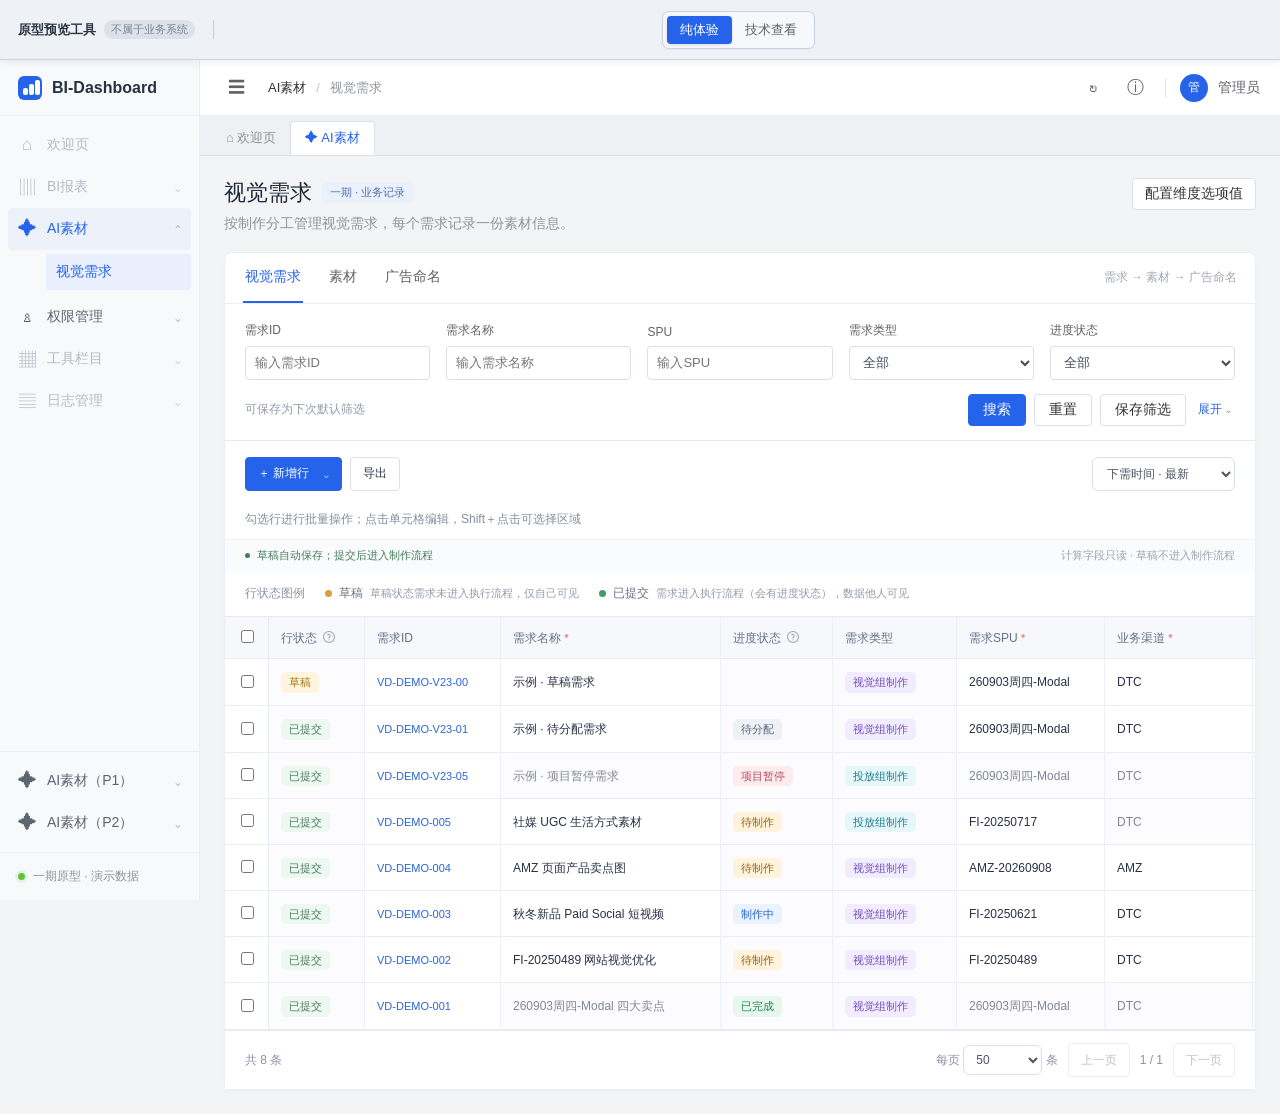
==== commit fd36dd6c: "Update project" ====
--- a/ai-material-prototype-online.html
+++ b/ai-material-prototype-online.html
@@ -2,7 +2,7 @@
 <html lang="zh-CN">
 <head>
   <meta charset="UTF-8">
-  <meta name="prototype-build" content="localhost-readonly-release-v2-151b87443a2e4da6">
+  <meta name="prototype-build" content="localhost-readonly-release-v2-636b713ac683b6f0">
   <meta name="viewport" content="width=device-width, initial-scale=1">
   <meta name="description" content="AI素材一期交互原型：商品重塑、场景生成、素材裂变，支持图片与视频。">
   <title>BI-Dashboard - AI素材</title>
@@ -798,10 +798,17 @@
 #mainDialog.user-original-fullscreen[open]{display:flex;flex-direction:column;top:60px!important;left:0!important;right:0;width:100vw!important;max-width:none!important;height:calc(100dvh - 60px)!important;max-height:none!important;margin:0!important;transform:none!important;border-radius:0}
 .user-original-fullscreen .dialog-body{flex:1;max-height:none!important;min-height:0}
 
-/* 非本期的完整 AI素材菜单置于主导航末尾 */
-.ai-future-menu{height:56px}
-.ai-future-menu-label{display:flex;flex-direction:column;align-items:flex-start;gap:3px;line-height:18px}
-.ai-future-menu-label>small{font-size:11px;line-height:15px;color:#909399;white-space:nowrap}
+/* 本期仅用于展示的主导航菜单，保留悬浮及键盘聚焦提示。 */
+.sidebar>.brand,.sidebar>.sidebar-foot{flex-shrink:0}
+.main-nav{flex:1 1 auto;min-height:0;overflow-x:hidden;overflow-y:auto;overscroll-behavior-y:contain;scrollbar-width:thin;scrollbar-color:#c9cdd4 transparent}
+.sidebar-editions{flex:0 0 auto;min-height:100px;max-height:50%;padding:8px;border-top:1px solid #ebeef5;overflow-x:hidden;overflow-y:auto;overscroll-behavior-y:contain;scrollbar-width:thin;scrollbar-color:#c9cdd4 transparent}
+.sidebar>.sidebar-foot{margin-top:0}
+.nav-item.nav-display-only,.nav-item.nav-display-only>i{color:#b6bac2;cursor:not-allowed}
+.nav-item.nav-display-only{position:relative}
+.nav-item.nav-display-only:hover{background:transparent}
+.sidebar-nav-tooltip{position:fixed;z-index:80;transform:translateY(-50%);padding:8px 11px;border-radius:4px;white-space:nowrap;font-size:12px;line-height:1.5;font-weight:400;color:#fff;background:#303133;box-shadow:0 4px 12px rgba(0,0,0,.15);pointer-events:none}
+.sidebar-nav-tooltip[hidden]{display:none}
+.nav-display-only:focus-visible{outline:2px solid #c0c4cc;outline-offset:-2px}
 
 /* Original BI menu management layout and new AI button permission registrations. */
 .menu-management-layout{display:grid;grid-template-columns:285px minmax(0,1fr);margin:14px 24px 24px;min-height:calc(100vh - 195px);padding:12px;gap:18px;align-items:start}
@@ -815,6 +822,151 @@
 @media(max-width:1400px){.menu-management-layout{grid-template-columns:245px minmax(0,1fr);gap:14px;margin-left:24px;margin-right:24px}.menu-original-form{gap:15px 14px}.menu-original-field{gap:8px}.menu-original-field>span:first-child{width:64px;flex-basis:64px}.menu-button-section{padding-left:72px}.menu-type-options span{padding:7px 8px}.menu-form-switches{gap:17px 10px;padding-left:0}}
 @media(max-width:950px){.menu-management-layout{grid-template-columns:210px minmax(0,1fr);gap:12px;margin:14px}.menu-original-form{grid-template-columns:1fr}.menu-original-form .wide{grid-column:1}.menu-form-switches{grid-template-columns:repeat(2,1fr)}.menu-button-section{padding-left:0}.menu-original-field>span:first-child{width:77px;flex-basis:77px}}
 @media(max-width:650px){.menu-management-layout{grid-template-columns:1fr}.menu-management-tree-panel{border-right:0;padding-right:0;border-bottom:1px solid #ebeef5;padding-bottom:10px}.menu-management-tree{max-height:230px}.menu-editor-scroll{max-height:none}}
+
+</style>
+  <style data-bundle="visual-demand-records.css">
+/* AI素材 · 视觉需求一期业务记录。 */
+.vd-page-head{align-items:flex-start;flex-wrap:wrap;gap:14px}.vd-page-head h1{font-size:22px}.vd-phase-label{font-size:11px;padding:3px 8px;color:#5472aa;background:#eaf0fc;border-radius:4px}.vd-page-actions{display:flex;gap:8px;flex-wrap:wrap;justify-content:flex-end}.vd-page-actions .button{padding:0 12px}.vd-metrics{display:grid;grid-template-columns:repeat(4,minmax(0,1fr));gap:16px;margin:0 24px 18px}.vd-metrics article{display:flex;align-items:center;gap:14px;padding:20px}.vd-metrics article>div>span{display:block;color:#909399;font-size:12px}.vd-metrics strong{display:block;margin-top:5px;color:#202b3d;font-size:28px;font-weight:600;font-variant-numeric:tabular-nums}.vd-metric-icon{width:44px;height:44px;display:grid;place-items:center;flex:none;border-radius:10px;color:#3c66df;background:#edf2ff;font-size:22px}.vd-metric-icon.tone-1{color:#bb8c3c;background:#fdf7e9}.vd-metric-icon.tone-2{color:#8862c8;background:#f3edfb}.vd-metric-icon.tone-3{color:#4b9b7c;background:#ebf8f1}.vd-list-panel{margin:0 24px 24px;overflow:hidden}.vd-main-tabs{display:flex;align-items:center;gap:24px;padding:0 18px;border-bottom:1px solid #ebeef5;min-height:50px}.vd-main-tabs button{height:50px;padding:0 2px;border:0;border-bottom:2px solid transparent;color:#606266;background:none}.vd-main-tabs button.active{border-bottom-color:#2563eb;color:#2563eb}.vd-main-tabs button small{padding:2px 6px;background:#edf2ff;border-radius:9px;font-size:10px}.vd-main-tabs>span{margin-left:auto;color:#a1a8b2;font-size:12px}.vd-filters{padding:18px;display:grid;grid-template-columns:1.5fr repeat(3,minmax(110px,1fr));gap:14px;align-items:end}.vd-filters>label,.vd-form-grid>label{display:flex;flex-direction:column;gap:7px;color:#606266;font-size:12px}.vd-filters input,.vd-filters select,.vd-form-grid input,.vd-form-grid select,.vd-form-grid textarea,.vd-mapping-grid select,.vd-inline-filters input,.vd-inline-filters select{width:100%;min-width:0;min-height:34px;border:1px solid #dcdfe6;border-radius:4px;padding:6px 9px;background:#fff;outline:0;font-size:13px;color:#454d5b}.vd-filters input:focus,.vd-filters select:focus,.vd-form-grid input:focus,.vd-form-grid select:focus,.vd-form-grid textarea:focus{border-color:#8aa9ee;box-shadow:0 0 0 2px #2563eb0a}.vd-filter-actions{display:flex;gap:8px}.vd-status-tabs{display:flex;align-items:center;gap:6px;border-top:1px solid #f0f2f5;padding:12px 18px;flex-wrap:wrap}.vd-status-tabs button{padding:5px 12px;border:0;border-radius:4px;background:none;color:#7b8492;font-size:12px}.vd-status-tabs button.active{color:#2563eb;background:#edf2ff}.vd-status-tabs>span{margin-left:auto;color:#a1a8b2;font-size:11px}.vd-table-scroll{width:100%;overflow:auto;overscroll-behavior-x:contain}.vd-table{width:100%;min-width:1120px;border-collapse:collapse;text-align:left;font-size:12px}.vd-table th{height:43px;background:#f6f8fc;color:#737c8b;font-weight:500;white-space:nowrap;border-bottom:1px solid #ebeef5;padding:10px 14px}.vd-table td{padding:16px 14px;border-bottom:1px solid #eff1f5;line-height:1.55;vertical-align:middle;color:#5c6470}.vd-table td:first-child{min-width:205px;max-width:280px}.vd-table tbody tr:hover{background:#fafcff}.vd-table b{display:block;color:#303a49;font-weight:500;overflow-wrap:anywhere}.vd-table small{display:block;margin-top:5px;color:#a0a6af;font-size:11px}.vd-table .table-link{font-size:12px}.vd-detail-table{min-width:880px}.vd-detail-table td:first-child{max-width:300px}.vd-row-actions{display:flex;gap:4px;white-space:nowrap}.vd-count{font-variant-numeric:tabular-nums}.vd-priority{display:inline-block;margin-left:4px;padding:0 4px;border-radius:3px;font-style:normal;color:#6c81ac;background:#f0f3f9}.vd-status{display:inline-flex;align-items:center;gap:5px;white-space:nowrap;padding:3px 8px;border-radius:4px;font-size:11px;color:#7f8793;background:#f0f2f5}.vd-status::before{content:'';width:5px;height:5px;border-radius:50%;background:currentColor}.vd-status-running{background:#eef3ff;color:#4e78d6}.vd-status-delivered{background:#ecf8f1;color:#539f7f}.vd-status-closed{background:#eef1f6;color:#7b8491}.vd-status-cancelled{background:#fdf0f0;color:#bb7676}.vd-source{white-space:nowrap;color:#929ba9;font-size:11px}.vd-warning,.vd-table small.vd-warning{color:#b5853f}.vd-pagination{display:flex;justify-content:flex-end;align-items:center;gap:10px;padding:14px 18px;color:#909399;font-size:12px}.vd-pagination .button{height:28px;padding:0 8px;font-size:12px}.vd-empty{padding:38px 16px;color:#9da4af;text-align:center;font-size:13px;line-height:1.8}.vd-alert{margin:0 24px 16px;padding:12px 14px;border:1px solid #f2e7ca;border-radius:5px;background:#fffbf1;color:#a27c3e;font-size:12px}.vd-detail .vd-alert{margin:12px 0 0}.vd-detail-summary{display:flex;justify-content:space-between;align-items:center;gap:16px}.vd-detail-summary h2{margin:0;font-size:17px;font-weight:500;color:#253248}.vd-detail-summary p{margin:8px 0 0;color:#929ba8;font-size:12px}.vd-detail-summary>div:last-child{display:flex;align-items:center;gap:8px;flex-shrink:0}.vd-detail-tabs{display:flex;gap:24px;margin:22px 0 0;border-bottom:1px solid #ebeef5;overflow-x:auto}.vd-detail-tabs button{flex-shrink:0;border:0;border-bottom:2px solid transparent;padding:12px 0;background:none;color:#818b9b;font-size:13px}.vd-detail-tabs button.active{color:#2563eb;border-bottom-color:#2563eb}.vd-detail-content{padding-top:20px}.vd-detail-content .detail-section:first-child{margin-top:0}.vd-form-grid{display:grid;grid-template-columns:repeat(2,minmax(0,1fr));gap:18px;padding:2px}.vd-form-full{grid-column:1/-1}.vd-form-grid textarea{resize:vertical;line-height:1.65;min-height:78px}.vd-form-grid input[readonly]{background:#f7f8fa;color:#9aa1ab}.vd-form-actions{display:flex;align-items:center;justify-content:space-between;gap:12px}.vd-form-actions>span{font-size:12px;color:#929ba8}.vd-section-toolbar{display:flex;align-items:center;justify-content:space-between;gap:16px;padding:16px 18px}.vd-detail-content .vd-section-toolbar{padding:0 0 16px}.vd-section-toolbar h3{margin:0;font-size:14px;font-weight:500;color:#303a49}.vd-section-toolbar h3 small{font-weight:400;color:#929ba8;font-size:11px;margin-left:6px}.vd-section-toolbar p{margin:6px 0 0;font-size:12px;color:#929ba8}.vd-inline-filters{display:flex;gap:10px;padding:12px 0 16px;align-items:center}.vd-inline-filters>*{max-width:230px}.vd-inline-filters .button{flex-shrink:0}.vd-timeline{padding:0 6px}.vd-timeline article{display:flex;gap:15px;position:relative;padding:0 0 24px}.vd-timeline article::before{content:'';position:absolute;top:10px;bottom:0;left:4px;border-left:1px solid #e5ebf5}.vd-timeline article:last-child::before{display:none}.vd-timeline i{width:9px;height:9px;flex-shrink:0;margin-top:5px;background:#7b9ce5;border:2px solid #edf2ff;border-radius:50%;z-index:1}.vd-timeline b{font-size:13px;font-weight:500;color:#4d5a6d}.vd-timeline small{display:block;margin:5px 0;color:#9ca4b1;font-size:11px}.vd-timeline p{margin:7px 0 0;font-size:12px;color:#7f8a9a;line-height:1.7}.vd-import-steps{display:flex;justify-content:center;align-items:center;gap:36px;padding:0 0 22px;margin-bottom:16px;border-bottom:1px solid #eff1f5}.vd-import-steps>span{display:flex;gap:8px;align-items:center;color:#a0a7b2;font-size:13px}.vd-import-steps i{width:25px;height:25px;border-radius:50%;display:grid;place-items:center;background:#f0f2f6;font-size:12px;font-style:normal}.vd-import-steps .active{color:#2563eb}.vd-import-steps .active i{background:#2563eb;color:#fff}.vd-import-steps .done{color:#69a185}.vd-import-note{font-size:12px;line-height:1.8;color:#8d97a7;padding:11px 13px;background:#f7f9fc;border-radius:5px;margin-bottom:18px;overflow-wrap:anywhere}.vd-file-zone{display:flex;flex-direction:column;align-items:center;gap:8px;padding:24px 14px;border:1px dashed #d5ddec;border-radius:5px;background:#fafcff}.vd-file-zone b{font-size:14px;font-weight:500;color:#687c9c}.vd-file-zone p{margin:0;font-size:12px;color:#a0a7b2}.vd-file-zone input[type=file]{max-width:380px;border:0;background:none}.vd-file-zone small{color:#7789a8}.vd-mapping-grid{display:grid;grid-template-columns:repeat(2,minmax(0,1fr));gap:12px 22px;margin-bottom:18px}.vd-mapping-grid label{display:grid;grid-template-columns:120px minmax(0,1fr);gap:10px;align-items:center;font-size:12px;color:#737e8e}.vd-mapping-grid em{font-style:normal;color:#cf7777}.vd-parent-mapping{margin-bottom:18px;padding:0 0 18px;border-bottom:1px solid #eff1f5}.vd-import-result{display:grid;grid-template-columns:repeat(4,1fr);gap:14px;margin-bottom:16px}.vd-import-result>span{padding:15px;background:#f6f8fc;border-radius:5px;color:#7f8b9b;font-size:12px}.vd-import-result b{display:block;font-size:25px;color:#3c506f;margin-top:5px;font-weight:500;font-variant-numeric:tabular-nums}.vd-preview-scroll{max-height:320px}.vd-import-back{margin-top:18px}.vd-detail-table td a{text-decoration:none}.vd-import .vd-form-grid select{max-width:100%}.vd-form-grid .vd-warning[hidden]{display:none}
+@media(min-width:1450px){.vd-filters{grid-template-columns:1.5fr repeat(5,minmax(100px,1fr)) auto;gap:12px}.vd-page-head{align-items:center}}
+@media(max-width:900px){.vd-page-actions{justify-content:flex-start}.vd-metrics{grid-template-columns:repeat(2,minmax(0,1fr));gap:10px}.vd-filters{grid-template-columns:repeat(2,minmax(0,1fr))}.vd-main-tabs>span{display:none}.vd-detail-summary{align-items:flex-start;flex-direction:column}.vd-mapping-grid{grid-template-columns:1fr}.vd-import-steps{gap:16px}.vd-import-steps>span{font-size:12px}.vd-detail-tabs{gap:18px}}
+
+.vd-filters{grid-template-columns:minmax(180px,1.4fr) repeat(3,minmax(100px,1fr)) auto;gap:14px}.vd-filters>.vd-filter-advanced[hidden]{display:none}.vd-filter-actions{align-items:center;white-space:nowrap}.vd-filter-actions .text-button{font-size:12px}.vd-table th:last-child,.vd-table td:last-child{position:sticky;right:0;background:#fff;box-shadow:-5px 0 8px -8px #8c98ac}.vd-table th:last-child{background:#f6f8fc}
+@media(max-width:1050px){.vd-filters{grid-template-columns:repeat(2,minmax(0,1fr))}.vd-filter-actions{grid-column:1/-1}}
+
+/* 需求类型与按广告命名汇总的投放广告。 */
+.vd-demand-type{display:inline-block;margin-top:5px;padding:2px 6px;border-radius:3px;font-size:11px;line-height:1.5;color:#6d82a6;background:#f0f4fb;white-space:nowrap}.vd-ad-description{display:flex;align-items:center;justify-content:space-between;gap:16px;padding:0 18px 16px;font-size:12px;color:#939caa}.vd-ad-description b{font-weight:400;white-space:nowrap;color:#7b8799}.vd-ad-table{min-width:1340px}.vd-ad-table td:first-child{min-width:250px;max-width:310px}.vd-ad-table td:nth-child(2){min-width:190px;max-width:240px}.vd-ad-table td:nth-child(5){max-width:210px}.vd-source-demand{padding:0;text-align:left;line-height:1.6;white-space:normal;overflow-wrap:anywhere}.vd-type-help{display:block;color:#9aa3af;font-size:11px;line-height:1.6}.vd-optional{color:#a1a8b2;font-size:11px}.vd-ad-filters{grid-template-columns:minmax(230px,1.6fr) repeat(3,minmax(100px,1fr)) auto}
+@media(max-width:1050px){.vd-ad-filters{grid-template-columns:repeat(2,minmax(0,1fr))}.vd-ad-description{align-items:flex-start;flex-direction:column;gap:6px}}
+
+/* 本期素材记录页签，不提供复杂素材库能力。 */
+.vd-material-filters{grid-template-columns:minmax(230px,1.6fr) repeat(3,minmax(100px,1fr)) auto}.vd-material-toolbar{border-top:1px solid #eff1f5;padding-top:14px;padding-bottom:18px}.vd-material-table{min-width:1300px}.vd-material-table td:first-child{min-width:220px;max-width:270px}.vd-material-table td:nth-child(2){min-width:190px;max-width:240px}.vd-material-table td:last-child{min-width:230px}.vd-create-ad{font-weight:500}
+@media(max-width:1050px){.vd-material-filters{grid-template-columns:repeat(2,minmax(0,1fr))}.vd-material-toolbar{align-items:flex-start}.vd-material-toolbar p{max-width:500px}}
+
+/* 独立字段、日期区间与按账号保存筛选。 */
+.vd-list-panel{overflow:visible}.vd-demand-filters{grid-template-columns:repeat(4,minmax(0,1fr));gap:16px 18px;padding:20px}.vd-filter-field{display:flex;flex-direction:column;gap:7px;color:#606266;font-size:12px;min-width:0}.vd-demand-filter-footer{grid-column:1/-1;display:flex;align-items:center;justify-content:space-between;gap:14px;padding-top:2px}.vd-filter-save-state{font-size:12px;color:#929ba8}.vd-demand-filters .vd-filter-actions{grid-column:auto}.vd-date-range{position:relative;min-width:0}.vd-date-range summary{display:flex;align-items:center;justify-content:space-between;gap:8px;list-style:none;cursor:pointer;min-height:34px;border:1px solid #dcdfe6;border-radius:4px;padding:6px 9px;background:#fff;color:#454d5b;font-size:12px;box-sizing:border-box}.vd-date-range summary::-webkit-details-marker{display:none}.vd-date-range summary:focus-visible,.vd-date-range[open] summary{outline:0;border-color:#8aa9ee;box-shadow:0 0 0 2px #2563eb0a}.vd-range-value{overflow:hidden;text-overflow:ellipsis;white-space:nowrap}.vd-range-value.is-empty{color:#adb3bd}.vd-range-popover{position:absolute;right:0;top:calc(100% + 7px);width:360px;max-width:calc(100vw - 40px);padding:16px;background:#fff;border:1px solid #e4e8ef;border-radius:6px;box-shadow:0 8px 28px #20345124;z-index:20}.vd-range-dates{display:flex;gap:10px;align-items:end}.vd-range-dates label{display:flex;flex:1;min-width:0;flex-direction:column;gap:8px;color:#7e8897;font-size:12px}.vd-range-dates>span{padding-bottom:10px;color:#9da5b1}.vd-range-actions{display:flex;justify-content:flex-end;align-items:center;gap:16px;padding-top:14px}.vd-range-actions .button{height:30px;font-size:12px}.vd-range-actions .text-button{font-size:12px}.vd-demand-table{min-width:870px}.vd-demand-table td:first-child{width:29%;max-width:340px}.vd-demand-table th:last-child{border-radius:0 5px 0 0}.vd-demand-table th:first-child{border-radius:5px 0 0 0}.vd-section-toolbar button:disabled{cursor:not-allowed;opacity:.5}
+@media(max-width:1100px){.vd-demand-filters{grid-template-columns:repeat(2,minmax(0,1fr))}.vd-demand-filter-footer{align-items:flex-start;flex-direction:column}.vd-demand-filter-footer .vd-filter-actions{width:100%;justify-content:flex-end}.vd-range-popover{width:330px}}
+@media(max-width:600px){.vd-demand-filters{grid-template-columns:1fr}.vd-range-popover{left:0;right:auto}.vd-demand-filter-footer .vd-filter-actions{flex-wrap:wrap;justify-content:flex-start}}
+
+/* 视觉组执行需求：周期派生只读，沿用现有表单布局。 */
+.vd-execute-demand{font-weight:500}.vd-demand-table td:last-child{min-width:185px}.vd-status-paused{background:#fff6e6;color:#b58b43}.vd-cycle-control{display:flex;align-items:center;gap:10px}.vd-cycle-control input{flex:1;min-width:0}.vd-cycle-control>span{color:#8b95a4;flex:none}.vd-required-hint{font-size:11px;color:#a0a8b4}.vd-visual-execution label{line-height:1.6}.vd-visual-execution .vd-type-help{margin-top:0}.vd-detail-content .vd-form-actions{margin-top:20px}
+
+/* 交付素材按执行内容展示，不显示数量和素材明细表。 */
+.vd-delivery-empty{margin:0 0 18px;color:#9aa3af;font-size:12px;line-height:1.8}.vd-delivery-url a{display:inline;overflow-wrap:anywhere;line-height:1.8}.vd-delivery-summary .detail-fields{padding-bottom:12px}
+
+/* 执行必填与按公式生成的共享素材地址。 */
+.vd-address-field{display:flex;flex-direction:column;gap:7px;font-size:12px;color:#606266}.vd-address-actions{display:flex;align-items:center;justify-content:space-between;gap:12px}.vd-address-actions .text-button{font-size:12px;white-space:nowrap}.vd-share-path{overflow-wrap:anywhere;word-break:break-word;font-size:12px;line-height:1.8}.vd-copy-address{margin-left:4px;white-space:nowrap}.vd-material-table td:nth-child(6){min-width:240px;max-width:340px}.vd-delivery-url .vd-share-path{font-size:13px}
+
+/* V9: separate responsibility columns and generated material names. */
+.vd-demand-table{min-width:1170px}.vd-demand-table td:first-child{width:24%;min-width:220px}.vd-demand-table td:nth-child(2){min-width:140px}.vd-demand-table td:nth-child(3){min-width:110px}.vd-demand-table td:nth-child(4),.vd-demand-table td:nth-child(5){min-width:95px}.vd-assign-producer{font-weight:500}.vd-material-name input[readonly]{background:#f6f8fc;color:#536179}.vd-material-table td:first-child{min-width:310px;max-width:400px}.vd-delivery-summary .detail-field-wide b{overflow-wrap:anywhere}
+
+/* V10 material filters and URL-only maintenance. */
+.vd-material-filters{grid-template-columns:repeat(4,minmax(0,1fr));gap:16px 18px;padding:20px}.vd-material-filter-footer{grid-column:1/-1;display:flex;align-items:center;justify-content:space-between;gap:14px;padding-top:2px}.vd-material-filters .vd-filter-actions{grid-column:auto}.vd-material-table td:nth-child(5){min-width:240px;max-width:340px}.vd-material-table td:nth-child(6){min-width:85px;max-width:110px}.vd-material-table td:last-child{min-width:230px}
+@media(max-width:1100px){.vd-material-filters{grid-template-columns:repeat(2,minmax(0,1fr))}.vd-material-filter-footer{align-items:flex-start;flex-direction:column}.vd-material-filter-footer .vd-filter-actions{width:100%;justify-content:flex-end}}
+@media(max-width:600px){.vd-material-filters{grid-template-columns:1fr}.vd-material-filter-footer .vd-filter-actions{flex-wrap:wrap;justify-content:flex-start}}
+
+/* V11 advertising naming: immutable source and three adjacent naming inputs. */
+.vd-ad-naming-form{grid-template-columns:repeat(3,minmax(0,1fr))}.vd-ad-naming-form input[readonly]{background:#f6f8fc;color:#536179}.vd-ad-generated-name input{font-size:12px}.vd-ad-naming-form .vd-type-help{line-height:1.6}
+@media(max-width:850px){.vd-ad-naming-form{grid-template-columns:1fr}.vd-ad-naming-form .vd-form-full{grid-column:1/-1}}
+
+/* V12: material-linked advertisements and independent saved filter preferences. */
+.vd-ad-filters{grid-template-columns:repeat(4,minmax(0,1fr));gap:16px 18px;padding:20px}.vd-ad-filter-footer{grid-column:1/-1;display:flex;align-items:center;justify-content:space-between;gap:14px;padding-top:2px}.vd-ad-filters .vd-filter-actions{grid-column:auto}.vd-ad-table{min-width:1310px}.vd-ad-table td:nth-child(2){min-width:250px;max-width:320px;overflow-wrap:anywhere}.vd-ad-table td:nth-child(4){min-width:140px}.vd-ad-table td:nth-child(5){min-width:125px}.vd-ad-table td:last-child{min-width:175px}.vd-unlinked-ads{margin:0 20px 20px;padding:12px 14px;background:#fffbf1;border:1px solid #f2e7ca;border-radius:5px;color:#9b7b48;font-size:12px}.vd-unlinked-ads summary{cursor:pointer}.vd-unlinked-ads li{margin:8px 0;overflow-wrap:anywhere}
+@media(max-width:1100px){.vd-ad-filters{grid-template-columns:repeat(2,minmax(0,1fr))}.vd-ad-filter-footer{align-items:flex-start;flex-direction:column}.vd-ad-filter-footer .vd-filter-actions{width:100%;justify-content:flex-end}}
+@media(max-width:600px){.vd-ad-filters{grid-template-columns:1fr}.vd-ad-filter-footer .vd-filter-actions{flex-wrap:wrap;justify-content:flex-start}}
+
+/* V14: visible production days, explicit material IDs, and name-based material detail links. */
+.vd-demand-table{min-width:1240px}.vd-demand-table td.vd-demand-cycle{min-width:80px;white-space:nowrap;font-variant-numeric:tabular-nums}.vd-demand-table td:last-child{min-width:135px}.vd-copyable-material-name{display:flex;align-items:baseline;gap:12px;flex-wrap:wrap}.vd-copyable-material-name>span{overflow-wrap:anywhere}.vd-copy-material-name{flex:none;font-size:12px}.vd-material-table td:last-child{min-width:175px}.vd-ad-table{min-width:1390px}.vd-ad-table td:nth-child(2){min-width:130px;max-width:170px;overflow-wrap:anywhere}.vd-ad-table td:nth-child(3){min-width:260px;max-width:320px;overflow-wrap:anywhere}.vd-ad-table td:nth-child(4){min-width:90px}.vd-ad-table td:nth-child(5){min-width:135px}.vd-ad-table td:nth-child(6){min-width:125px}.vd-ad-table td:last-child{min-width:90px}.vd-ad-material-name{display:block;width:100%;padding:0;text-align:left;white-space:normal;line-height:1.7;overflow-wrap:anywhere}
+
+/* V16: guarded demand deletion, execution priority, and compact material address actions. */
+.vd-delete-demand{color:#c46a65}.vd-delete-confirm{max-width:580px;font-size:13px;color:#697486;line-height:1.8}.vd-delete-confirm>p{margin:0 0 16px;color:#303a49;font-size:15px}.vd-delete-confirm dl{display:grid;grid-template-columns:80px minmax(0,1fr);gap:10px 16px;padding:16px;background:#f7f8fb;border-radius:5px}.vd-delete-confirm dt{color:#929ba8}.vd-delete-confirm dd{margin:0;overflow-wrap:anywhere;color:#45536a}.vd-delete-confirm small{font-size:12px;color:#929ba8}#mainDialog:has(.vd-delete-confirm) #dialogConfirm{background:#d36f68;border-color:#d36f68}.vd-execution-priority{margin:0;padding:16px 18px;background:#f5f8ff;border:1px solid #dfe8fa;border-radius:6px}.vd-execution-priority>p{margin:0 0 13px;font-size:13px;font-weight:500;color:#456da8}.vd-execution-priority-fields{display:grid;grid-template-columns:repeat(2,minmax(0,1fr));gap:18px}.vd-execution-priority label{display:flex;flex-direction:column;gap:7px;color:#606266;font-size:13px}.vd-material-table{min-width:1320px}.vd-material-table td:nth-child(4){min-width:90px}.vd-material-table td:nth-child(5){min-width:110px;max-width:145px}.vd-material-table td:nth-child(6){min-width:150px;max-width:190px}.vd-material-table td:nth-child(7){min-width:85px}.vd-material-address-actions{display:flex;align-items:center;gap:14px;white-space:nowrap}.vd-material-address-actions button{padding:0}.vd-demand-table td:last-child{min-width:180px}.vd-ad-table td:nth-child(6){min-width:160px}
+@media(max-width:600px){.vd-execution-priority-fields{grid-template-columns:1fr}}
+
+/* V17: material and advertisement deletion, guarded by active material relationships. */
+.vd-delete-material,.vd-delete-ad{color:#c46a65}.vd-delete-material:disabled{color:#adb3bd;cursor:not-allowed}.vd-material-table td:last-child{min-width:215px}.vd-ad-table td:last-child{min-width:140px}.vd-unlinked-ads li .table-link{margin-left:8px}
+
+/* V18: advertising-team demands use the requested three compact field groups. */
+.vd-ad-team-demand-form .demand-form-section-title>span{max-width:70%;text-align:right}.vd-ad-team-demand-form .demand-form-grid{row-gap:18px}
+
+/* V24: material selection, split naming columns and material drawer. */
+.vd-record-toolbar{display:flex;align-items:center;justify-content:space-between;gap:16px;margin:16px 0}.vd-material-note{font-size:12px;color:#8490a2;line-height:1.7;margin:20px 0 8px}.vd-material-bulk{display:flex;align-items:center;gap:12px}.vd-material-bulk[hidden]{display:none}.vd-material-bulk>span:first-child{font-size:12px;color:#78849a}.vd-disabled-tip{display:inline-flex}.vd-disabled-tip button:disabled{pointer-events:none}.vd-material-table-v24{table-layout:fixed;min-width:1112px;width:100%}.vd-material-table-v24 td{min-width:0!important;max-width:none!important;overflow-wrap:anywhere}.vd-material-table-v24 th:first-child,.vd-material-table-v24 td:first-child{width:42px;padding:14px 12px}.vd-material-table-v24 .is-selected{background:#f3f7ff}.vd-truncated-name{display:block!important;width:100%;min-width:0;max-width:100%;overflow:hidden;text-overflow:ellipsis;white-space:nowrap!important;overflow-wrap:normal!important;text-align:left}.vd-ad-table-v24{table-layout:fixed;min-width:1930px;width:100%}.vd-ad-table-v24 td{min-width:0!important;max-width:none!important;overflow-wrap:anywhere}.vd-ad-table-v24 .vd-ad-material-name{padding:0;line-height:1.7}.vd-ad-table-v24 small,.vd-material-table-v24 small{overflow:hidden;text-overflow:ellipsis;white-space:nowrap}.vd-material-drawer h2{overflow-wrap:anywhere;font-size:17px}.vd-material-drawer h3{font-size:14px;margin:0 0 20px;color:#41516a}.vd-material-drawer .detail-field b{white-space:pre-wrap;overflow-wrap:anywhere;min-height:20px}.vd-material-drawer .detail-section+.detail-section{margin-top:28px;padding-top:24px;border-top:1px solid #edf0f5}.vd-material-drawer .detail-fields{gap:20px}.vd-material-drawer .detail-field{min-width:0}.vd-batch-naming-preview h3{font-size:14px;margin:8px 0 12px}.vd-batch-preview-item{padding:14px 16px;margin-bottom:10px;background:#f7f9fc;border:1px solid #e6ebf3;border-radius:6px;overflow-wrap:anywhere}.vd-batch-preview-item b,.vd-batch-preview-item small{display:block;line-height:1.7}.vd-batch-preview-item b{font-size:12px;font-weight:500}.vd-batch-preview-item small{color:#8893a3;font-size:11px}.vd-batch-preview-item p{font-size:13px;color:#4f6d9d;margin:10px 0 3px}.vd-delete-confirm ul{max-height:240px;overflow:auto;padding-left:20px}.vd-delete-confirm li{margin-bottom:12px;overflow-wrap:anywhere}
+
+</style>
+  <style data-bundle="visual-demand-grid.css">
+.vg-workspace{border-top:1px solid #e5e9f2;background:#fff;color:#283144}
+.vg-toolbar{display:flex;justify-content:space-between;gap:12px;padding:16px 20px 10px;flex-wrap:wrap}
+.vg-toolbar-main,.vg-toolbar-view{display:flex;gap:8px;align-items:center;flex-wrap:wrap}
+.vg-workspace select{height:34px;border:1px solid #d9deea;border-radius:6px;background:#fff;padding:0 28px 0 10px;color:#4b5565;font:inherit;font-size:12px}
+.vg-workspace .button{height:34px;min-height:34px;font-size:12px;padding:0 12px;white-space:nowrap}
+.vg-bulkbar{display:flex;justify-content:space-between;align-items:center;gap:12px;padding:10px 20px;color:#858e9d;font-size:12px;min-height:53px}
+.vg-bulkbar.has-selection{background:#eff5ff;color:#2461df;border-block:1px solid #e0eaff}
+.vg-bulkbar>div{display:flex;gap:8px;align-items:center}.vg-bulkbar>div[hidden]{display:none}
+.vg-danger{color:#d94848!important}
+.vg-savebar{display:flex;align-items:center;gap:12px;border-top:1px solid #f0f2f6;padding:8px 20px;font-size:11px;background:#fafbfd}
+.vg-save-status{color:#477b5a;display:flex;align-items:center;gap:7px}.vg-save-status:before{content:'';width:5px;height:5px;background:currentColor;border-radius:50%;flex-shrink:0}
+.vg-hint{margin-left:auto;color:#9ba2af;white-space:nowrap}
+.vg-scroll{width:100%;overflow:auto;max-height:520px;min-height:260px;scrollbar-width:thin;position:relative;overscroll-behavior:contain;border-block:1px solid #e5e9f2}
+.vg-table{border-collapse:separate;border-spacing:0;table-layout:fixed;width:max-content;min-width:100%;font-size:12px;line-height:1.5}
+.vg-table th,.vg-table td{box-sizing:border-box;border-bottom:1px solid #e9edf3;border-right:1px solid #edf0f5;height:46px;min-width:148px;width:148px;max-width:148px;padding:0;background:#fff;vertical-align:middle}
+.vg-table th{position:sticky;top:0;z-index:4;text-align:left;padding:10px 12px;color:#667085;font-weight:500;background:#f6f8fc;height:40px;white-space:nowrap}
+.vg-table th em,.vg-drawer-fields em{color:#e75959;font-style:normal;font-size:11px}
+.vg-table .vg-check-col{width:44px;min-width:44px;max-width:44px;text-align:center;border-right:1px solid #e5e9f2;background:#fff}
+.vg-table th.vg-check-col{background:#f6f8fc}
+.vg-table .vg-id-col,.vg-table .vg-id-cell{width:136px;min-width:136px;max-width:136px;background:#fff}
+.vg-table th.vg-id-col{background:#f6f8fc}
+.vg-table [data-field=title],.vg-table th[data-grid-col=title]{width:220px;min-width:220px;max-width:220px}
+.vg-table th[data-grid-col=title]{background:#f6f8fc}
+.vg-cell-text{padding:12px;overflow:hidden;text-overflow:ellipsis;white-space:nowrap;max-width:100%}
+.vg-cell[aria-readonly=true]{color:#7f8795;background:#fcfcfe}.vg-cell.vg-id-cell{background:#fff}
+
+.vg-cell.vg-editable{cursor:text}.vg-cell:focus{outline:2px solid #8bb4ff;outline-offset:-2px}
+.vg-cell.vg-selected-cell{background:#edf4ff!important;box-shadow:inset 0 0 0 1px #a3c5ff}
+.vg-cell.vg-editing{overflow:visible;position:relative;z-index:8;box-shadow:inset 0 0 0 2px #2a65e8;background:#fff!important}
+.vg-cell.vg-editing[data-field=title]{position:relative;z-index:9}
+.vg-cell [data-grid-editor]{box-sizing:border-box;border:2px solid #3476ef!important;outline:none!important;border-radius:0!important;min-width:100%;width:100%;height:46px!important;padding:9px!important;background:#fff;font:inherit;font-size:12px!important;color:#283144}
+.vg-cell textarea[data-grid-editor]{position:absolute;min-width:340px;min-height:140px;top:0;left:0;z-index:11;box-shadow:0 6px 20px #25345a22;resize:both}
+.vg-cell [aria-invalid=true]{border-color:#e34d4d!important;background:#fff5f5}
+.vg-id-link{border:0;background:transparent;color:#2a65d9;text-align:left;font:inherit;font-size:11px;padding:0;cursor:pointer;white-space:nowrap;max-width:100%;overflow:hidden;text-overflow:ellipsis;display:block}
+.vg-table .vg-actions-col,.vg-table .vg-row-actions{width:218px;min-width:218px;max-width:218px}
+.vg-row-actions{padding:10px!important;white-space:nowrap}.vg-row-actions button{margin-right:12px;font-size:12px}
+.vg-tag{display:inline-flex;padding:2px 8px;border-radius:5px;font-size:11px;background:#f2f4f8;color:#778091}.vg-tag.draft{background:#fff5df;color:#a57516}.vg-tag.submitted{color:#4b7a62;background:#edf8f1}
+.vg-progress{color:#56647b;font-size:12px}.vg-bottom{display:flex;align-items:center;gap:16px;padding:12px 20px;font-size:12px;color:#8a93a4;justify-content:space-between}.vg-bottom>div{display:flex;align-items:center;gap:10px}
+.vg-bottom label{white-space:nowrap}.vg-bottom select{height:30px;padding-left:8px}
+.vg-preview,.vg-result{min-width:0;color:#4b5565}.vg-preview>p{font-size:13px;color:#8a93a4;margin-top:0}.vg-preview-scroll{max-height:430px;overflow:auto;border:1px solid #e2e7f0;border-radius:6px}.vg-preview table{border-collapse:collapse;width:100%;font-size:12px}.vg-preview th,.vg-preview td{text-align:left;border-bottom:1px solid #e9edf4;padding:12px;vertical-align:top;max-width:380px;white-space:pre-wrap;overflow-wrap:anywhere}.vg-preview th{background:#f6f8fc;position:sticky;top:0}.vg-preview td:first-child{min-width:190px}.vg-preview small{display:block;color:#9098a7;font-size:10px;margin-top:5px}.vg-preview .is-error{background:#fff3f2;color:#bf4545}.vg-preview-actions{padding:15px 0 0;text-align:right}.vg-result-row{display:flex;justify-content:space-between;gap:20px;padding:12px 0;border-top:1px solid #edf0f5;font-size:12px}.vg-result-row b{font-weight:400}.is-error{color:#c13e3e}
+.vg-paste-form{display:grid;grid-template-columns:1fr 1fr;gap:20px}.vg-paste-form label{display:flex;flex-direction:column;gap:8px;font-size:13px;color:#616c80}.vg-paste-form label:has(textarea),.vg-paste-form small{grid-column:1/-1}.vg-paste-form textarea,.vg-paste-form select,.vg-batch-form input,.vg-batch-form select,.vg-batch-form textarea{width:100%;border:1px solid #dce2ed;border-radius:6px;background:#fff;padding:10px;font:inherit;font-size:13px;color:#344054}.vg-paste-form textarea{font-family:ui-monospace,monospace;line-height:1.8;min-height:200px}.vg-paste-form small{color:#9199a8;line-height:1.7}
+.vg-batch-form{font-size:13px}.vg-batch-patch{display:grid;grid-template-columns:1fr 1.4fr 1fr auto;align-items:end;gap:12px;margin-bottom:18px}.vg-batch-patch label{display:flex;flex-direction:column;gap:8px;color:#687285}.vg-batch-patch .vg-clear-field{flex-direction:row;align-items:center;font-size:12px;padding-bottom:10px;white-space:nowrap}.vg-clear-field input{width:auto}.vg-batch-form p{color:#929aaa;font-size:12px;margin-top:20px}
+.vg-drawer{position:fixed;inset:0 0 0 auto;margin:0;width:min(850px,92vw);height:100dvh;max-height:100dvh;max-width:92vw;border:none;padding:0;border-left:1px solid #e0e5ef;box-shadow:-10px 0 50px #182b4826;background:#fff;color:#344054;display:none;flex-direction:column;z-index:1000}
+.vg-drawer[open]{display:flex}.vg-drawer::backdrop{background:#14223833}
+.vg-drawer-head{padding:24px 28px;display:flex;align-items:flex-start;justify-content:space-between;border-bottom:1px solid #e8ecf3}.vg-drawer-head span{color:#8a93a4;font-size:12px}.vg-drawer-head h2{font-size:20px;font-weight:600;margin:9px 0}.vg-drawer-head p{color:#7e899b;font-size:12px;margin:0}.vg-drawer-head button{flex-shrink:0}
+.vg-drawer-tabs{display:flex;border-bottom:1px solid #e8ecf3;padding:0 28px;gap:28px}.vg-drawer-tabs button{padding:16px 0;background:transparent;border:0;border-bottom:2px solid transparent;font-size:13px;color:#858fa0;cursor:pointer}.vg-drawer-tabs button.active{border-color:#2465e8;color:#2465e8}
+.vg-drawer-content{overflow:auto;flex:1;padding:24px 28px}.vg-drawer-type{font-size:12px;color:#7e899b;margin-bottom:20px}.vg-drawer-fields{display:grid;grid-template-columns:1fr 1fr;gap:20px}.vg-drawer-fields label{display:flex;flex-direction:column;gap:8px;font-size:13px;color:#727c8e}.vg-drawer-fields label.wide{grid-column:1/-1}.vg-drawer-fields input,.vg-drawer-fields select,.vg-drawer-fields textarea{border:1px solid #dce2ed;border-radius:6px;min-height:38px;padding:9px 10px;font:inherit;font-size:13px;box-sizing:border-box;width:100%;color:#344054;background:#fff}.vg-drawer-fields b{font-size:13px;font-weight:400;color:#344054;min-height:36px;padding:9px 0;white-space:pre-wrap}.vg-drawer-status{padding:10px 28px;font-size:12px;color:#72977c;background:#fafcfd;border-top:1px solid #e8ecf3}.vg-drawer-status.is-error{color:#cb4747}.vg-drawer-footer{display:flex;justify-content:flex-end;gap:12px;padding:16px 28px;border-top:1px solid #e8ecf3}.vg-history section{padding:12px 0 20px;border-bottom:1px solid #edf0f5;font-size:13px}.vg-history p{display:flex;justify-content:space-between;gap:20px}.vg-history p span{font-size:11px;color:#929cad}.vg-history section>div{color:#727d90;font-size:12px;white-space:pre-wrap;line-height:1.8}
+@media(max-width:900px){.vg-toolbar-view{width:100%}.vg-bulkbar{align-items:flex-start;flex-direction:column}.vg-bulkbar>div{flex-wrap:wrap}.vg-hint{display:none}.vg-bottom{flex-wrap:wrap}.vg-batch-patch{grid-template-columns:1fr 1fr}.vg-drawer-fields{grid-template-columns:1fr}.vg-drawer-fields label.wide{grid-column:auto}}
+.vg-retry-form section{border-bottom:1px solid #e5e9f2;padding:0 0 18px;margin-bottom:20px}.vg-retry-form h3{font-size:13px;color:#5e6a80}.vg-retry-fields{display:grid;grid-template-columns:repeat(3,1fr);gap:14px}.vg-retry-fields label{display:flex;flex-direction:column;gap:7px;font-size:12px;color:#7a8595}.vg-retry-fields input,.vg-retry-fields select,.vg-retry-fields textarea{box-sizing:border-box;width:100%;border:1px solid #dce2ed;border-radius:6px;padding:8px;font:inherit;font-size:12px;background:#fff;color:#344054}.vg-preview>[data-grid-back-to-edit]{margin-top:14px}.vg-result>[data-grid-retry-plans]{margin-top:18px}
+
+#visualDemandRecords:has(.vg-workspace) .vd-demand-filters{grid-template-columns:repeat(5,minmax(0,1fr));gap:12px 16px;padding-top:18px;padding-bottom:14px}#visualDemandRecords:has(.vg-workspace) .vd-demand-filter-footer{margin-top:0}#visualDemandRecords:has(.vg-workspace) .vd-page-actions [data-vd-action=create]{display:none}.vg-bulkbar:not(.has-selection){min-height:38px;padding-top:7px;padding-bottom:7px}
+@media(max-width:1100px){#visualDemandRecords:has(.vg-workspace) .vd-demand-filters{grid-template-columns:repeat(3,minmax(0,1fr))}}@media(max-width:650px){#visualDemandRecords:has(.vg-workspace) .vd-demand-filters{grid-template-columns:1fr}}
+.vg-type-choice{display:flex;flex-direction:column;gap:12px;font-size:13px;color:#667085}.vg-type-choice select{padding:10px;border:1px solid #dce2ed;border-radius:6px;background:#fff;color:#344054}.vg-reference-cell-link{max-width:100%;overflow:hidden;text-overflow:ellipsis;vertical-align:middle;text-align:left}.vg-table [data-field=reference],.vg-table th[data-grid-col=reference]{min-width:230px;width:230px;max-width:230px}
+.vg-drawer-reference.wide{grid-column:1/-1}.vg-drawer-reference>span{display:block;color:#727c8e;font-size:13px;margin-bottom:8px}.vg-reference-control{border:1px dashed #dce3ef;border-radius:8px;padding:14px;background:#fbfcff}.vg-reference-control p{white-space:pre-wrap;overflow-wrap:anywhere;margin:0 0 12px;font-size:13px;color:#526079;font-weight:400;line-height:1.6}.vg-reference-control small{display:block;font-size:11px;color:#939dad;margin-top:9px;font-weight:400}.vg-reference-control .button{font-size:12px;min-height:32px;padding:6px 12px}.vg-legacy-reference textarea[hidden]{display:none}
+.vg-reference-dialog{box-sizing:border-box;width:min(850px,94vw);max-width:94vw;max-height:90dvh;padding:0;border:1px solid #e1e6ef;border-radius:12px;color:#344054;background:#fff;box-shadow:0 22px 80px #0e224c33}.vg-reference-dialog[open]{display:flex;flex-direction:column}.vg-reference-dialog::backdrop{background:#12244166}.vg-reference-dialog header{display:flex;align-items:flex-start;justify-content:space-between;gap:20px;padding:22px 26px;border-bottom:1px solid #e8ecf3}.vg-reference-dialog h2{font-size:20px;margin:0 0 8px}.vg-reference-dialog header p{font-size:12px;color:#8a93a4;margin:0}.vg-reference-body{padding:22px 26px;overflow:auto;min-height:0}.vg-reference-upload{display:flex;gap:10px;flex-wrap:wrap;align-items:center}.vg-reference-upload label{position:relative;cursor:pointer;overflow:hidden;font-size:12px}.vg-reference-upload input[type=file]{position:absolute;inset:0;opacity:0;cursor:pointer;width:100%;height:100%}.vg-reference-upload>span{font-size:11px;color:#929cad}.vg-reference-dialog .button{font-size:12px;min-height:34px;padding:7px 14px}.vg-reference-link{display:flex;gap:10px;margin:18px 0}.vg-reference-link input{min-width:0;flex:1;box-sizing:border-box;border:1px solid #dce2ed;border-radius:6px;padding:10px;font:inherit;font-size:12px;color:#344054}.vg-reference-link .button{white-space:nowrap}.vg-reference-items{display:grid;grid-template-columns:repeat(2,minmax(0,1fr));gap:14px;margin:18px 0}.vg-reference-item{border:1px solid #e2e7ef;border-radius:8px;overflow:hidden;min-width:0}.vg-reference-preview{background:#f5f7fb;padding:10px;position:relative}.vg-reference-preview img,.vg-reference-preview video{display:block;max-width:100%;width:100%;height:150px;object-fit:contain;border-radius:4px;background:#edf0f5}.vg-reference-preview>span,.vg-reference-preview>a{display:inline-block;font-size:11px;margin-top:9px;margin-right:10px;color:#8d96a7}.vg-reference-preview>a{color:#2864da;cursor:pointer}.vg-reference-preview>a:not([href]){display:none}.vg-reference-item-footer{display:flex;justify-content:space-between;align-items:center;gap:12px;padding:12px;font-size:12px}.vg-reference-item-footer>span{overflow:hidden;text-overflow:ellipsis;white-space:nowrap}.vg-reference-item-footer button{white-space:nowrap;font-size:12px}.vg-reference-link-card{min-height:100px;padding:18px;background:#f5f8ff;display:flex;flex-direction:column;gap:12px;overflow-wrap:anywhere}.vg-reference-link-card span{font-size:12px;color:#8a98b2}.vg-reference-link-card a{font-size:13px;color:#2864da;line-height:1.6}.vg-reference-empty{grid-column:1/-1;border:1px dashed #dfe5ef;border-radius:8px;padding:32px;text-align:center;font-size:12px;color:#9aa3b2}.vg-reference-note{display:flex;flex-direction:column;gap:10px;font-size:12px;color:#7b8699;margin-top:20px}.vg-reference-note h3{font-size:12px;margin:0}.vg-reference-note p{white-space:pre-wrap;color:#4d5a6f;font-size:13px;margin:0;line-height:1.7}.vg-reference-note textarea{box-sizing:border-box;width:100%;resize:vertical;border:1px solid #dce2ed;border-radius:6px;padding:10px;font:inherit;font-size:13px;color:#344054;line-height:1.6}.vg-reference-status{border-top:1px solid #edf0f5;padding:12px 26px;font-size:12px;color:#7a8a80;background:#fafcfd}.vg-reference-status.is-error{color:#cb4747}.vg-reference-dialog footer{display:flex;justify-content:flex-end;gap:10px;padding:16px 26px;border-top:1px solid #e8ecf3}.vg-reference-dialog [hidden]{display:none!important}
+@media(max-width:600px){.vg-reference-items{grid-template-columns:1fr}.vg-reference-dialog header,.vg-reference-body{padding:18px}.vg-reference-dialog footer{padding:14px 18px}.vg-reference-upload>span{width:100%}.vg-reference-link{flex-wrap:wrap}}
+
+.vg-table [data-field=submissionState],.vg-table th[data-grid-col=submissionState]{width:96px;min-width:96px;max-width:96px}
+.vg-table [data-field=status],.vg-table th[data-grid-col=status]{width:112px;min-width:112px;max-width:112px}
+.vg-table [data-field=demandType],.vg-table th[data-grid-col=demandType]{width:124px;min-width:124px;max-width:124px}
+.vg-tag.vg-progress{font-size:11px}.vg-progress.unassigned{background:#eef1f5;color:#59677e}.vg-progress.queued{background:#fff3db;color:#966315}.vg-progress.working{background:#eaf2ff;color:#2863d3}.vg-progress.completed{background:#e8f7ee;color:#258257}.vg-progress.paused{background:#fcecee;color:#b94b61}
+.vg-demand-type.visual-team{background:#f1ecff;color:#7250b8}.vg-demand-type.ad-team{background:#e6f7fa;color:#237b8e}
+.vg-row-legend{display:flex;gap:20px;align-items:center;flex-wrap:wrap;padding:12px 20px;font-size:12px;color:#667085;background:#fff}.vg-legend-label{color:#8a93a4}.vg-row-legend>span:not(.vg-legend-label){display:inline-flex;align-items:center;gap:7px}.vg-row-legend b{font-weight:500}.vg-row-legend small{font-size:11px;color:#929baa}.vg-legend-dot{display:inline-block;width:7px;height:7px;border-radius:50%}.vg-legend-dot.draft{background:#d7a03b}.vg-legend-dot.submitted{background:#45996b}
+.vg-header-help{display:inline-flex;align-items:center;justify-content:center;vertical-align:-2px;padding:0;margin-left:5px;width:14px;height:14px;background:transparent;border:0;color:#99a4b6;cursor:help;border-radius:50%}.vg-header-help svg{width:14px;height:14px;fill:none;stroke:currentColor;stroke-width:1.2;stroke-linecap:round}.vg-header-help:hover,.vg-header-help:focus-visible{color:#2863d3;outline:2px solid #bad1fc;outline-offset:2px}
+.vg-help-tooltip{position:fixed;z-index:1200;box-sizing:border-box;width:360px;max-width:calc(100vw - 24px);max-height:calc(100vh - 24px);overflow:auto;padding:16px 18px;background:#fff;border:1px solid #dfe5ef;border-radius:9px;box-shadow:0 8px 30px #23345326;font-size:12px;line-height:1.65;color:#667085;pointer-events:none}.vg-help-tooltip>strong{display:block;font-size:13px;color:#344054;font-weight:600;margin-bottom:10px}.vg-help-tooltip dl{margin:0}.vg-help-tooltip dl>div+div{margin-top:9px}.vg-help-tooltip dt{font-weight:500;color:#344054}.vg-help-tooltip dd{margin:2px 0 0}
+
+.vg-add-trigger>span{margin-left:8px;font-size:12px}.vg-add-menu{position:fixed;z-index:1200;box-sizing:border-box;min-width:160px;padding:5px;background:#fff;border:1px solid #dfe5ef;border-radius:7px;box-shadow:0 6px 24px #23345326}.vg-add-menu button{display:block;width:100%;border:0;border-radius:4px;background:#fff;text-align:left;padding:10px 13px;font:inherit;font-size:12px;color:#344054;cursor:pointer}.vg-add-menu button:hover,.vg-add-menu button:focus{background:#edf3ff;color:#2863d3;outline:none}
+.vg-field-view{display:flex;align-items:center;gap:8px;font-size:12px;color:#8590a2}.vg-bulk-action{display:inline-flex;border-radius:6px}.vg-bulk-action:has(button:disabled){cursor:not-allowed}.vg-bulk-action button:disabled{pointer-events:none;opacity:.5;cursor:not-allowed}
+.vg-row-legend{gap:8px 20px;align-items:flex-start}.vg-row-legend>span:not(.vg-legend-label){flex-wrap:wrap;line-height:1.8}.vg-row-legend small{font-size:11px}.vg-legend-label{line-height:1.8}
+.vg-batch-all-fields{min-width:0;max-width:100%;font-size:13px;color:#667085}.vg-batch-group+.vg-batch-group{margin-top:22px;padding-top:18px;border-top:1px solid #e8ecf3}.vg-batch-group h3{font-size:13px;color:#344054;font-weight:600;margin:0 0 12px}.vg-batch-fields{display:grid;grid-template-columns:repeat(2,minmax(0,1fr));gap:14px 18px}.vg-batch-field{padding:12px;border:1px solid #e5e9f2;border-radius:7px;background:#fafbfd;min-width:0}.vg-batch-field.wide{grid-column:1/-1}.vg-batch-field.is-enabled{background:#fff;border-color:#adc6f5}.vg-batch-enable{display:flex;align-items:center;gap:8px;font-size:12px;color:#536079;margin-bottom:10px}.vg-batch-enable input,.vg-batch-clear input{width:14px;height:14px;accent-color:#3e6ee6}.vg-batch-control input,.vg-batch-control select,.vg-batch-control textarea{box-sizing:border-box;width:100%;padding:9px 10px;min-height:36px;border:1px solid #dce2ed;border-radius:6px;font:inherit;font-size:12px;color:#344054;background:#fff}.vg-batch-control textarea{min-height:86px;resize:vertical}.vg-batch-control :disabled{color:#a7afbc;background:#f4f6f9;cursor:not-allowed}.vg-batch-clear{display:flex;align-items:center;gap:6px;font-size:11px;margin-top:9px;color:#8b95a5}.vg-batch-field:not(.is-enabled) .vg-batch-control{opacity:.7}@media(max-width:650px){.vg-batch-fields{grid-template-columns:1fr}}
+
+.vg-workspace .button.primary,.vg-workspace .button.primary:hover,.vg-workspace .button.primary:focus{color:#fff}
+
+.vg-post-warning{display:block;color:#ad7818;font-size:11px;line-height:1.7;white-space:normal;margin-top:5px}.vg-post-warning[hidden]{display:none}.vg-cell.vg-editing .vg-post-warning{position:absolute;left:0;top:100%;min-width:230px;z-index:14;padding:7px 10px;border:1px solid #efdbac;border-radius:5px;background:#fff9e9;box-shadow:0 4px 12px #5e47141a}.vg-batch-control .vg-post-warning{margin-top:7px}
+
+/* V25: module selection and compact batch confirmations. */
+.vg-batch-group-head{display:flex;align-items:center;gap:16px;margin-bottom:12px}.vg-batch-group-head h3{margin:0}.vg-batch-select-module{display:inline-flex;align-items:center;gap:6px;font-size:12px;color:#78849a;font-weight:400;cursor:pointer}.vg-batch-select-module input{width:14px;height:14px;accent-color:#3e6ee6}.vg-batch-errors{margin-top:18px;padding:10px 14px;border:1px solid #efc5c5;border-radius:6px;background:#fff7f7;color:#b84d4d;font-size:12px;line-height:1.7;overflow-wrap:anywhere}.vg-batch-errors[hidden]{display:none}.vg-batch-errors p{margin:4px 0}.vg-count-confirm{padding:10px 0 16px;min-width:0;color:#344054}.vg-count-question{margin:0 0 13px;font-size:16px;font-weight:500;line-height:1.6}.vg-count-note{margin:0;color:#8b95a5;font-size:13px;line-height:1.8;display:flex;align-items:center;gap:5px}.vg-count-note .vg-tag{vertical-align:middle;line-height:1.5;padding:2px 8px;font-size:11px}#mainDialog:has(.vg-count-confirm){width:min(460px,calc(100vw - 40px))}#mainDialog:has(.vg-count-confirm.is-delete) #dialogConfirm{background:#d36f68;border-color:#d36f68}
 
 </style>
   <style data-bundle="scene-node.css">
@@ -894,7 +1046,7 @@
 
 </style>
 </head>
-<body class="ai-edition-phase1">
+<body>
   <section class="prototype-control-deck" aria-label="原型预览工具">
     <div class="prototype-control-inner">
       <div class="prototype-control-context"><strong>原型预览工具</strong><span>不属于业务系统</span></div>
@@ -908,27 +1060,35 @@
   <div class="app-shell">
     <aside class="sidebar" aria-label="主导航">
       <div class="brand"><span class="brand-mark"><i></i><i></i><b></b></span><strong>BI-Dashboard</strong></div>
-      <nav class="main-nav">
-        <a class="nav-item" href="https://bi.jialenet.com/#/welcome" target="_blank" rel="noopener"><span class="nav-icon">⌂</span><span>欢迎页</span></a>
-        <a class="nav-item" href="https://bi.jialenet.com/#/dashboard/ad-report" target="_blank" rel="noopener"><span class="nav-icon">▥</span><span>BI 报表</span><i>⌄</i></a>
-        <div class="nav-group open" data-ai-edition="phase1">
-          <button class="nav-item active-parent ai-nav-toggle" aria-expanded="true"><span class="nav-icon sparkle">✦</span><span data-editor-record-key="ai-current-menu-title-v2">AI素材</span><i>⌃</i></button>
+      <nav class="main-nav" aria-label="业务菜单">
+        <div class="nav-item muted nav-display-only" role="link" aria-disabled="true" tabindex="0" title="非本期需求，仅做显示" data-tip="非本期需求，仅做显示"><span class="nav-icon">⌂</span><span>欢迎页</span></div>
+        <div class="nav-item muted nav-display-only" role="link" aria-disabled="true" tabindex="0" title="非本期需求，仅做显示" data-tip="非本期需求，仅做显示"><span class="nav-icon">▥</span><span>BI报表</span><i>⌄</i></div>
+        <div class="nav-group open" data-ai-edition="main">
+          <button class="nav-item active-parent ai-nav-toggle" aria-expanded="true"><span class="nav-icon sparkle">✦</span><span data-editor-record-key="ai-main-menu-title-v1">AI素材</span><i>⌃</i></button>
           <div class="sub-menu">
-            <button class="sub-nav active" data-view="workbench">工作台</button>
+            <button class="sub-nav active" data-view="demandRecords" data-editor-record-key="ai-main-demands-title-v1">视觉需求</button>
+          </div>
+        </div>
+        <div class="nav-group" id="permissionManagementNav">
+          <button class="nav-item" id="togglePermissionManagement" aria-expanded="false"><span class="nav-icon">♙</span><span>权限管理</span><i>⌄</i></button>
+          <div class="sub-menu" id="permissionManagementMenu" hidden><button class="sub-nav user-management-nav" id="openUserManagement" data-user-nav>用户管理</button><button class="sub-nav menu-management-nav" id="openMenuManagement" data-menu-nav>菜单管理</button><button class="sub-nav department-nav" id="openDepartmentManagement" data-department-nav>部门管理</button></div>
+        </div>
+        <div class="nav-item muted nav-display-only" role="link" aria-disabled="true" tabindex="0" title="非本期需求，仅做显示" data-tip="非本期需求，仅做显示"><span class="nav-icon">▦</span><span>工具栏目</span><i>⌄</i></div>
+        <div class="nav-item muted nav-display-only" role="link" aria-disabled="true" tabindex="0" title="非本期需求，仅做显示" data-tip="非本期需求，仅做显示"><span class="nav-icon">▤</span><span>日志管理</span><i>⌄</i></div>
+      </nav>
+      <nav class="sidebar-editions" aria-label="原型版本菜单">
+        <div class="nav-group" data-ai-edition="phase1">
+          <button class="nav-item ai-nav-toggle" aria-expanded="false"><span class="nav-icon sparkle">✦</span><span data-editor-record-key="ai-current-menu-title-v3">AI素材（P1）</span><i>⌄</i></button>
+          <div class="sub-menu" hidden>
+            <button class="sub-nav" data-view="workbench">工作台</button>
             <button class="sub-nav" data-view="demands">视觉需求</button>
             <button class="sub-nav" data-view="tasks">任务与消耗</button>
             <button class="sub-nav" data-view="assets">素材库</button>
             <button class="sub-nav" data-view="templates">原型库</button>
           </div>
         </div>
-        <div class="nav-group" id="permissionManagementNav">
-          <button class="nav-item" id="togglePermissionManagement" aria-expanded="false"><span class="nav-icon">♙</span><span>权限管理</span><i>⌄</i></button>
-          <div class="sub-menu" id="permissionManagementMenu" hidden><button class="sub-nav user-management-nav" id="openUserManagement" data-user-nav>用户管理</button><button class="sub-nav menu-management-nav" id="openMenuManagement" data-menu-nav>菜单管理</button><button class="sub-nav department-nav" id="openDepartmentManagement" data-department-nav>部门管理</button></div>
-        </div>
-        <div class="nav-item muted"><span class="nav-icon">▦</span><span>工具栏目</span><i>⌄</i></div>
-        <div class="nav-item muted"><span class="nav-icon">▤</span><span>日志管理</span><i>⌄</i></div>
         <div class="nav-group" data-ai-edition="full">
-          <button class="nav-item ai-nav-toggle ai-future-menu" aria-expanded="false"><span class="nav-icon sparkle">✦</span><span class="ai-future-menu-label"><span data-editor-record-key="ai-reference-menu-title-v2">AI素材（参考）</span><small data-editor-record-key="ai-future-menu-scope-v1">（非本期需求）</small></span><i>⌄</i></button>
+          <button class="nav-item ai-nav-toggle" aria-expanded="false"><span class="nav-icon sparkle">✦</span><span data-editor-record-key="ai-reference-menu-title-v3">AI素材（P2）</span><i>⌄</i></button>
           <div class="sub-menu" hidden>
             <button class="sub-nav" data-view="workbench">工作台</button>
             <button class="sub-nav" data-view="demands">视觉需求</button>
@@ -943,12 +1103,12 @@
 
     <main class="workspace">
       <header class="system-header">
-        <div class="header-left"><button class="icon-button" id="toggleSidebar" aria-label="折叠侧栏">☰</button><div class="breadcrumb"><span id="breadcrumbModule" data-editor-record-key="ai-module-breadcrumb-v2">AI素材</span><i>/</i><b id="breadcrumb">工作台</b></div></div>
+        <div class="header-left"><button class="icon-button" id="toggleSidebar" aria-label="折叠侧栏">☰</button><div class="breadcrumb"><span id="breadcrumbModule" data-runtime-copy>AI素材</span><i>/</i><b id="breadcrumb">视觉需求</b></div></div>
         <div class="header-right"><button class="icon-button" id="refreshPage" aria-label="刷新当前页面">↻</button><button class="icon-button" id="prototypeInfo" aria-label="查看原型说明">ⓘ</button><span class="divider"></span><span class="avatar">管</span><span>管理员</span></div>
       </header>
-      <div class="page-tabs"><span class="tab">⌂ 欢迎页</span><span class="tab selected" id="activeAiTab" data-editor-record-key="ai-module-tab-v2">✦ AI素材</span></div>
-
-      <section class="view active" data-page="workbench" data-spec-id="workbench-page" data-spec-label="工作台 · 页面整体">
+      <div class="page-tabs"><span class="tab">⌂ 欢迎页</span><span class="tab selected" id="activeAiTab" data-runtime-copy>✦ AI素材</span></div>
+
+      <section class="view" data-page="workbench" data-spec-id="workbench-page" data-spec-label="工作台 · 页面整体">
         <header class="page-head workbench-head">
           <div><div class="title-row"><h1>工作台</h1></div><p>集中查看个人任务与额度消耗</p></div>
           <div class="workbench-create-actions"><button class="button primary workbench-create" id="createTaskFromWorkbench"><span>＋</span>新建任务</button><button class="button secondary workbench-create" data-go="demands" data-open-demand-create><span>＋</span>新建视觉需求</button></div>
@@ -983,6 +1143,8 @@
           </article>
         </section>
       </section>
+
+      <section class="view active" id="visualDemandRecords" data-page="demandRecords" data-spec-id="demand-records-page" data-spec-label="视觉需求一期业务记录 · 页面整体"></section>
 
       <section class="view" data-page="demands" data-spec-id="demands-page" data-spec-label="视觉需求 · 页面整体">
         <header class="page-head compact list-page-head">
@@ -1233,7 +1395,7 @@
       <section class="editor-section">
         <div class="editor-section-title"><b>当前选中</b><span id="selectedElementType">尚未选择</span></div>
         <div class="editor-inline-fields editor-page-fields">
-          <label class="field">选择页面<select id="editorPageSelect"><option value="workbench">工作台</option><option value="demands">视觉需求</option><option value="workspace">新建任务</option><option value="tasks">任务与消耗</option><option value="assets">素材库</option><option value="templates">原型库</option><option value="permissions">节点权限</option><option value="users">用户管理</option><option value="departments">部门管理</option><option value="menus">菜单管理</option><option value="global">全局导航与页头</option></select></label>
+          <label class="field">选择页面<select id="editorPageSelect"><option value="workbench">工作台</option><option value="demandRecords">视觉需求 · 业务记录</option><option value="demands">视觉需求 · P1/P2</option><option value="workspace">新建任务</option><option value="tasks">任务与消耗</option><option value="assets">素材库</option><option value="templates">原型库</option><option value="permissions">节点权限</option><option value="users">用户管理</option><option value="departments">部门管理</option><option value="menus">菜单管理</option><option value="global">全局导航与页头</option></select></label>
           <label class="field">快速查找<input id="editorTextSearch" placeholder="搜索页面文字"></label>
         </div>
         <label class="field editor-copy-list-field">本页文字与下拉选项（已编辑内容优先）<select id="editorTextList" size="7" aria-label="本页全部可编辑文字与下拉选项"></select></label>
@@ -1268,7 +1430,7 @@
     <div class="spec-editor-body">
       <div class="editor-guide" id="specEditorGuide"><b>点击任意业务组件创建说明</b><p>按钮、表单、卡片、表格、上传区等组件均可选中，并在统一富文本中记录完整说明。</p></div>
       <section class="editor-section spec-list-section" id="specListView">
-        <select id="specPageSelect" hidden aria-hidden="true" tabindex="-1"><option value="workbench">工作台</option><option value="demands">视觉需求</option><option value="workspace">新建任务</option><option value="tasks">任务与消耗</option><option value="assets">素材库</option><option value="templates">原型库</option><option value="permissions">节点权限</option><option value="users">用户管理</option><option value="departments">部门管理</option><option value="menus">菜单管理</option></select>
+        <select id="specPageSelect" hidden aria-hidden="true" tabindex="-1"><option value="workbench">工作台</option><option value="demandRecords">视觉需求 · 业务记录</option><option value="demands">视觉需求 · P1/P2</option><option value="workspace">新建任务</option><option value="tasks">任务与消耗</option><option value="assets">素材库</option><option value="templates">原型库</option><option value="permissions">节点权限</option><option value="users">用户管理</option><option value="departments">部门管理</option><option value="menus">菜单管理</option></select>
         <label class="spec-page-description-field" for="specPageDescription">
           <span><b>当前页面说明</b><small id="specPageDescriptionState">自动保存</small></span>
           <textarea id="specPageDescription" rows="4" maxlength="2000" placeholder="输入当前页面的目标、范围和整体业务说明…"></textarea>
@@ -1302,12 +1464,13 @@
     <div class="media-preview-content" id="mediaPreviewContent"></div>
     <div class="media-preview-caption" id="mediaPreviewCaption"></div>
   </dialog>
+  <div class="sidebar-nav-tooltip" id="sidebarNavTooltip" role="tooltip" hidden data-runtime-copy>非本期需求，仅做显示</div>
   <div class="toast" id="toast" role="status" aria-live="polite"></div>
   <script data-bundle="standalone-bootstrap">
 (() => {
   'use strict';
-  const prefix = "ai-material-online-151b87443a2e4da6:";
-  const seeds = {"ai-material-page-design-v4":{"primary":"#2563eb","density":"comfortable","radius":8,"hidden":{"creationSteps":false,"serialNote":false,"runCard":false},"content":{"workspace:text:#flowList\u003esection[node=clean]\u003ediv:1\u003ediv:1\u003ep:1":"样板图/人台图生成高端3D透明底图","workspace:text:#flowList\u003esection[node=detail]\u003ediv:1\u003ediv:1\u003ep:1":"精修素材（改表情、姿势、尺寸等），一张图裂变全套广告物料","workspace:text:section:1\u003enav:1\u003espan:2\u003espan:1":"任务执行","workspace:text:section:1\u003enav:1\u003espan:1\u003espan:1":"任务创建","workspace:text:section:1\u003enav:1\u003espan:3\u003espan:1":"素材入库","workspace:text:#nodeStage\u003earticle:1\u003ediv:1\u003ediv:1\u003ep:1":"可单选或多选，多选时固定按节点顺序从上往下执行","workspace:text:#flowList\u003esection[node=clean]\u003ediv:1\u003ediv:2\u003espan:1":"平均消耗 1,200 额度","workspace:text:#flowList\u003esection[node=scene]\u003ediv:1\u003ediv:2\u003espan:1":"平均消耗 2,800 额度","workspace:text:#flowList\u003esection[node=detail]\u003ediv:1\u003ediv:2\u003espan:1":"平均消耗 1,600 额度","workspace:text:#flowList\u003ediv:1\u003espan:1":"","workspace:text:#flowList\u003ediv:2\u003espan:1":"","workspace:text:#taskStage\u003ediv:3\u003ediv:1\u003earticle:1\u003ediv:2\u003elabel:1\u003espan:1":"*任务名称","workspace:text:#taskStage\u003ediv:3\u003ediv:1\u003earticle:1\u003ediv:2\u003elabel:1\u003eem:1":"","workspace:text:#saveState":"","workspace:text:#applyTaskTemplate":"","workspace:text:#loadTemplate":"选择模板","workspace:text:#nodeConfigList\u003esection[node=clean]\u003ediv:2\u003ediv:2\u003ediv:1\u003ediv:1\u003eh4:1":"素材配置","workspace:text:#nodeConfigList\u003esection[node=clean]\u003ediv:1\u003ediv:2\u003ediv:1\u003ediv:1\u003eh4:1":"素材处理","workspace:text:#nodeConfigList\u003esection[node=clean]\u003ediv:1\u003ediv:1\u003ediv:1\u003ediv:1\u003eh4:1\u003eem:1":"*","workspace:text:#currentNodeSubtitle":"将素材放入指定人物、环境或营销场景","workspace:text:#nodeConfigList\u003esection[node=clean]\u003ediv:1\u003ediv:1\u003ediv:1\u003ediv:1\u003ep:1":"","workspace:text:#taskStage\u003ediv:1\u003easide:1\u003ediv:1\u003ediv:1\u003espan:1":"","workspace:text:#nodeConfigList\u003esection[node=clean]\u003ediv:1\u003ediv:2\u003ediv:1\u003ediv:1\u003ep:1":"","workspace:text:#routePreview\u003ediv:1\u003ediv:1\u003esmall:1":"","workspace:text:#routePreview\u003ediv:2\u003ediv:1\u003esmall:1":"","workspace:text:#routePreview\u003ediv:3\u003ediv:1\u003esmall:1":"","workspace:text:#generationCache\u003ediv:2\u003esection:1\u003ediv:2\u003elabel:1\u003ediv:1\u003ediv:1\u003ediv:1\u003ei:1":"","workspace:text:#generationCache\u003ediv:2\u003esection:1\u003ediv:2\u003elabel:1\u003ediv:1\u003ediv:1\u003ediv:1\u003espan:1":"","workspace:text:#generationCache\u003ediv:2\u003esection:1\u003ediv:2\u003elabel:1\u003ediv:1\u003ediv:1\u003eem:1":"","workspace:text:#generationCache\u003ediv:2\u003esection:1\u003ediv:2\u003elabel:1\u003ediv:1\u003ediv:1\u003ediv:2\u003ei:1":"","workspace:text:#generationCache\u003ediv:2\u003esection:1\u003ediv:2\u003elabel:2\u003ediv:1\u003ediv:1\u003ediv:1\u003espan:1":"","workspace:text:#generationCache\u003ediv:2\u003esection:1\u003ediv:2\u003elabel:2\u003ediv:1\u003ediv:1\u003ediv:1\u003ei:1":"","workspace:text:#generationCache\u003ediv:2\u003esection:1\u003ediv:2\u003elabel:2\u003ediv:1\u003ediv:1\u003eem:1":"","workspace:text:#generationCache\u003ediv:2\u003esection:1\u003ediv:2\u003elabel:2\u003ediv:1\u003ediv:1\u003ediv:2\u003ei:1":"","workspace:text:#generationCache\u003ediv:2\u003esection:1\u003ediv:2\u003elabel:1\u003ediv:2\u003eb:1":"正面视角","workspace:text:#generationCache\u003ediv:2\u003esection:1\u003ediv:2\u003elabel:1\u003ediv:2\u003esmall:1":"","workspace:text:#generationCache\u003ediv:2\u003esection:1\u003ediv:2\u003elabel:1\u003ediv:1\u003esmall:1":"","workspace:text:#generationCache\u003ediv:2\u003esection:1\u003ediv:2\u003elabel:2\u003ediv:1\u003esmall:1":"","workspace:text:#generationCache\u003ediv:2\u003esection:1\u003ediv:2\u003elabel:2\u003ediv:2\u003eb:1":"侧面视角","workspace:text:#generationCache\u003ediv:2\u003esection:1\u003ediv:2\u003elabel:2\u003ediv:2\u003esmall:1":"","workspace:text:#generationCache\u003ediv:2\u003esection:1\u003ediv:1\u003ediv:1\u003eb:1":"","workspace:text:#nodeNextHint":"","workspace:text:#generationCache\u003ediv:2\u003ediv:1\u003ebutton:1\u003esmall:1":"","workspace:text:#generationCache\u003ediv:2\u003ediv:1\u003ebutton:2\u003esmall:1":"","workspace:text:#generationCache\u003ediv:1\u003ediv:1\u003esmall:1":"","workspace:text:#generationCache\u003ediv:2\u003ediv:1\u003ebutton:2\u003eb:1":"V1","workspace:text:#nodeConfigList\u003esection[node=clean]\u003ediv:1\u003ediv:2\u003ediv:2\u003ediv:1\u003efieldset:2\u003esmall:1":"","workspace:text:#taskStage\u003ediv:1\u003easide:1\u003ep:1":"","workspace:text:#nodeConfigList\u003esection[node=clean]\u003ediv:1\u003ediv:2\u003ediv:2\u003ediv:1\u003efieldset:2\u003ediv:1\u003elabel:1\u003espan:1":"正面3D","workspace:text:#nodeConfigList\u003esection[node=clean]\u003ediv:1\u003ediv:2\u003ediv:2\u003ediv:1\u003efieldset:2\u003ediv:1\u003elabel:2\u003espan:1":"侧面45度","workspace:text:#nodeConfigList\u003esection[node=scene]\u003ediv:1\u003ediv:1\u003ediv:1\u003ediv:1\u003ep:1":"","workspace:text:#nodeConfigList\u003esection[node=scene]\u003ediv:1\u003ediv:1\u003ediv:1\u003ediv:1\u003eh4:1\u003esmall:1":"","workspace:text:semantic:specId=workspace-create-flow:span:E5889BE5BBBAE4BBBBE58AA1:1":"任务创建","workspace:text:semantic:specId=workspace-create-flow:span:E689A7E8A18CE4BBBBE58AA1:1":"任务执行","workspace:text:semantic:specId=workspace-create-flow:span:E7B4A0E69D90E585A5E5BA93:1":"素材入库","workspace:text:semantic:specId=workspace-task-base:p:E5A1ABE58699E4BBBBE58AA1E4BFA1E681AFE5B9B6E98089E68BA9E99C80E8A681E689A7E8A18CE79A84E88A82E782B9:1":"可单选或多选，多选时固定按节点顺序从上往下执行","workspace:text:semantic:specId=workspace-task-base:span:E69CAAE4BF9DE5AD98:1":"","workspace:text:semantic:specId=workspace-node-selection:button:E4BB8EE6A8A1E69DBFE5889BE5BBBA:1":"选择模板","workspace:text:semantic:node=clean:p:E6B885E79086E58E9FE5A78BE7B4A0E69D90EFBC8CE7BB9FE4B880E68890E58FAFE7BBA7E7BBADE58AA0E5B7A5E79A84E6A087E58786E8BE93E585A5:1":"样板图/人台图生成高端3D透明底图","workspace:text:semantic:node=clean:span:E9A284E4BCB02012C20020tokens:1":"平均消耗 1,200 额度","workspace:text:semantic:specId=workspace-node-selection:span:E98089E4B8ADE79BB8E982BBE88A82E782B9E5908EE68C89E9A1BAE5BA8FE4BCA0E98092:1":"","workspace:text:semantic:node=scene:span:E9A284E4BCB02022C80020tokens:1":"平均消耗 2,800 额度","workspace:text:semantic:specId=workspace-node-selection:span:E98089E4B8ADE79BB8E982BBE88A82E782B9E5908EE68C89E9A1BAE5BA8FE4BCA0E98092:2":"","workspace:text:semantic:node=detail:p:E99288E5AFB9E5B180E983A8E997AEE9A298E8BF9BE8A18CE4BA8CE6ACA1E7B2BEE4BFAEE5B9B6E8BE93E587BAE7BB88E7A8BF:1":"精修素材（改表情、姿势、尺寸等），一张图裂变全套广告物料","workspace:text:semantic:node=detail:span:E9A284E4BCB02012C60020tokens:1":"平均消耗 1,600 额度","workspace:text:semantic:specId=workspace-node-config:p:E9858DE7BDAEE5BD93E5898DE88A82E782B9EFBC8CE58FAFE5A49AE6ACA1E7949FE68890E5B9B6E59CA8E7949FE68890E9A284E8A788E4B8ADE9A284:1":"将素材放入指定人物、环境或营销场景","workspace:text:semantic:specId=workspace-node-config:p:E7949FE68890E887B3E5B091E4B880E4BBBDE7B4A0E69D90E5908EEFBC8CE58FAFE8BF9BE585A5E4B88BE4B880E6ADA5:1":"","workspace:text:semantic:specId=workspace-run-summary:span:RUN20SUMMARY:1":"","workspace:text:semantic:specId=workspace-run-summary:small:E8BE93E585A5E7B4A0E69D9020E2869220E9858DE7BDAEE8A681E6B18220E2869220E8BE93E587BAE7B4A0E69D90:1":"","workspace:text:semantic:specId=workspace-run-summary:small:E8BE93E585A5E7B4A0E69D9020E2869220E9858DE7BDAEE8A681E6B18220E2869220E8BE93E587BAE7B4A0E69D90:2":"","workspace:text:semantic:specId=workspace-run-summary:small:E8BE93E585A5E7B4A0E69D9020E2869220E9858DE7BDAEE8A681E6B18220E2869220E8BE93E587BAE7B4A0E69D90:3":"","workspace:text:semantic:specId=workspace-run-summary:p:E88A82E782B9E7949FE68890E5AE8CE68890E5908EEFBC8CE4BDBFE794A8E6A8A1E59D97E58FB3E4B88BE8A792E68C89E992AEE8BF9BE585A5E4B88B:1":"","workspace:text:semantic:node=clean:em:_:1":"*","workspace:text:semantic:node=clean:p:E6B497E7B4A0E69D90E4BB85E694AFE68C81E59BBEE78987EFBC9BE58FAFE59CA8E6AF8FE4B8AAE58886E7B1BBE4B8ADE4B88AE4BCA0E68896E4BB8E:1":"","workspace:text:semantic:node=clean:h4:E7B4A0E69D90E9858DE7BDAE:1":"素材处理","workspace:text:semantic:node=clean:p:E6A8A1E78988E4BB85E4BC9AE8A686E79B96E4BBA5E4B88BE9858DE7BDAEEFBC8CE4B88DE4BC9AE69BBFE68DA2E4B88AE696B9E5B7B2E4B88AE4BCA0:1":"","workspace:text:semantic:node=clean:span:E6ADA3E99DA23D:1":"正面3D","workspace:text:semantic:node=clean:span:E4BEA7E99DA245E5BAA6:1":"侧面45度","workspace:text:semantic:node=clean:small:E59BBEE78987EFBC9AE58BBEE98089E587A0E4B8AAE8A786E8A792E58DB3E7949FE68890E587A0E5BCA0E59BBEE78987EFBC9BE8A786E9A291EFBC9A:1":"","workspace:text:semantic:specId=workspace-node-config:small:E6AF8FE6ACA1E7949FE68890E5BDA2E68890E696B0E78988E69CACEFBC8CE9BB98E8AEA4E5B195E7A4BAE69C80E696B0E7BB93E69E9C:1":"","workspace:text:semantic:node=clean:p:E6A0B7E69DBFE59BBE2FE4BABAE58FB0E59BBEE7949FE68890E9AB98E7ABAF3DE9808FE6988EE5BA95E59BBE:1":"样板图/人台图生成高端3D透明底图","workspace:text:semantic:node=detail:p:E7B2BEE4BFAEE7B4A0E69D90EFBC88E694B9E8A1A8E68385E38081E5A7BFE58ABFE38081E5B0BAE5AFB8E7AD89EFBC89EFBC8CE4B880E5BCA0E59BBE:1":"精修素材（改表情、姿势、尺寸等），一张图裂变全套广告物料","workbench:text:semantic:specId=workbench-page:h1:E5B7A5E4BD9CE58FB0:1":"工作台","workbench:text:section:1\u003eheader:1\u003ediv:1\u003ediv:1\u003eh1:1":"工作台","workspace:text:section:2\u003enav:1\u003espan:1\u003espan:1":"任务创建","workspace:text:section:2\u003enav:1\u003espan:2\u003espan:1":"任务执行","workspace:text:semantic:node=clean:p:E59586E59381E9878DE5A191E4BB85E694AFE68C81E59BBEE78987EFBC9BE58FAFE59CA8E6AF8FE4B8AAE58886E7B1BBE4B8ADE4B88AE4BCA0E68896:1":"","workspace:text:semantic:node=clean:h4:E7B4A0E69D90E5A484E79086:1":"素材处理","workspace:text:semantic:node=clean:p:E6A8A1E69DBFE4BB85E4BC9AE8A686E79B96E4BBA5E4B88BE9858DE7BDAEEFBC8CE4B88DE4BC9AE69BBFE68DA2E4B88AE696B9E5B7B2E4B88AE4BCA0:1":"","workbench:text:semantic:specId=workbench-page:small:E4BB85E5BDB1E5938DE4B88BE696B9E68C87E6A087E58DA1EFBC8CE4B88DE7AD9BE98089E69CAAE5AE8CE68890E4BBBBE58AA1E58897E8A1A8:1":"","workbench:text:section:1\u003esection:1\u003ediv:1\u003espan:1\u003esmall:1":"","workbench:text:semantic:specId=workbench-metrics:small:E782B9E587BBE4B88BE696B9E4BBBBE58AA1E58FAFE5BFABE9809FE7BBA7E7BBAD:1":"","workbench:text:#workbenchPendingNote":"","workbench:text:semantic:specId=workbench-metrics:small:E5BD93E5898DE799BBE5BD95E794A8E688B7E7B4AFE8AEA1:1":"","workbench:text:#workbenchCompletedNote":"","workbench:text:semantic:specId=workbench-metrics:small:tokens20C2B720E7B4AFE8AEA1E5AE9EE99985E6B688E88097:1":"","workbench:text:#workbenchUserQuotaNote":"","workbench:text:semantic:specId=workbench-metrics:small:tokens20C2B720E7BB84E7BB87E7AEA1E79086E59198E58FAFE8A781:1":"","workbench:text:#workbenchOrgQuotaNote":"","workbench:text:semantic:specId=workbench-unfinished-tasks:p:E7BBA7E7BBADE69C80E8BF91E69A82E5AD98E38081E689A7E8A18CE4B8ADE68896E5BE85E585A5E5BA93E79A84E4BBBBE58AA1:1":"","workbench:text:section:1\u003earticle:1\u003ediv:1\u003ediv:1\u003ep:1":"","workbench:text:semantic:specId=workbench-unfinished-tasks:span:E5A78BE7BB88E5B195E7A4BAE585A8E983A820C2B720E4B88DE58F97E697B6E997B4E7AD9BE98089E5BDB1E5938D:1":"始终展示全部 · 不受时间筛选影响","workbench:text:section:1\u003earticle:1\u003ediv:1\u003ediv:2\u003espan:1":"始终展示全部 · 不受时间筛选影响","workspace:text:#nodeConfigList\u003esection[node=clean]\u003ediv:1\u003ediv:2\u003ediv:2\u003ediv:2\u003efieldset:1\u003ediv:1\u003elabel:1\u003espan:1":"正面3D","workspace:text:#nodeConfigList\u003esection[node=clean]\u003ediv:1\u003ediv:2\u003ediv:2\u003ediv:2\u003efieldset:1\u003ediv:1\u003elabel:2\u003espan:1":"侧面45度","workspace:text:#nodeConfigList\u003esection[node=clean]\u003ediv:1\u003ediv:2\u003ediv:2\u003ediv:2\u003efieldset:1\u003esmall:1":"","workbench:text:semantic:specId=component-workbench-1vuqnet:small:E4BB85E5BDB1E5938DE4B88BE696B9E68C87E6A087E58DA1EFBC8CE4B88DE7AD9BE98089E69CAAE5AE8CE68890E4BBBBE58AA1E58897E8A1A8:1":"","workbench:text:semantic:specId=workbench-metrics:span:E68891E5B7B2E5AE8CE68890E79A84E4BBBBE58AA1:1":"我已完成任务","workbench:text:section:1\u003esection:1\u003ediv:2\u003earticle:2\u003ediv:2\u003espan:1":"我已完成任务","workbench:text:semantic:specId=workbench-metrics:span:E68891E79A84E5B7B2E6B688E88097E9A29DE5BAA6:1":"我已消耗额度","workbench:text:section:1\u003esection:1\u003ediv:2\u003earticle:3\u003ediv:2\u003espan:1":"我已消耗额度","workbench:text:semantic:specId=workbench-metrics:span:E59381E7898CE4B8ADE5BF83E5B7B2E6B688E88097E9A29DE5BAA6:1":"品牌中心已消耗额度","workbench:text:section:1\u003esection:1\u003ediv:2\u003earticle:4\u003ediv:2\u003espan:1":"品牌中心已消耗额度","workbench:text:semantic:specId=workbench-page:small:E4BB85E5BDB1E5938DE4B88BE696B9E68C87E6A087E58DA1EFBC8CE4B88DE7AD9BE98089E5BE85E58A9EE58897E8A1A8:1":"","workspace:text:semantic:node=clean:span:E9A284E4BCB020C2A52_40:1":"平均消耗 1,200 额度","workspace:text:semantic:node=scene:span:E9A284E4BCB020C2A58_40:1":"平均消耗 2,800 额度","workspace:text:semantic:node=detail:span:E9A284E4BCB020C2A53_20:1":"平均消耗 1,600 额度","workbench:text:section:1\u003esection:2\u003earticle:1\u003ediv:1\u003ediv:1\u003ep:1":"","workspace:text:section:3\u003enav:1\u003espan:1\u003espan:1":"任务创建","workspace:text:section:3\u003enav:1\u003espan:2\u003espan:1":"任务执行","workbench:text:semantic:specId=component-workbench-1vuqnet:small:E4BB85E5BDB1E5938DE4B88BE696B9E68C87E6A087E58DA1EFBC8CE4B88DE7AD9BE98089E5BE85E58A9EE58897E8A1A8:1":"","workbench:text:semantic:specId=component-workbench-kl9uc9:small:E782B9E587BBE4B88BE696B9E4BBBBE58AA1E58FAFE5BFABE9809FE7BBA7E7BBAD:1":"","workbench:text:semantic:specId=component-workbench-k1amyb:span:E68891E79A84E5B7B2E6B688E88097E9A29DE5BAA6:1":"我已消耗额度","workbench:text:semantic:specId=component-workbench-lf8nf6:span:E59381E7898CE4B8ADE5BF83E5B7B2E6B688E88097E9A29DE5BAA6:1":"品牌中心已消耗额度","workbench:text:semantic:specId=component-workbench-ag0xw1:p:E7BBA7E7BBADE69C80E8BF91E69A82E5AD98E38081E689A7E8A18CE4B8ADE68896E5BE85E585A5E5BA93E79A84E4BBBBE58AA1:1":"","demands:text:semantic:dialog=E9858DE7BDAEE7BBB4E5BAA6E98089E9A1B9E580BC:small:E588A0E999A4E4BF9DE79599E5AD98E9878FE698BEE7A4BAEFBC9BE4BFAEE694B9E68C89E7A8B3E5AE9AE6A087E8AF86E5908CE6ADA5E5B7B2E69C89:1":"","demands:text:#dialogBody\u003ediv:1\u003ediv:1\u003esection:1\u003ediv:1\u003esmall:1":"","demands:text:semantic:dialog=E9858DE7BDAEE7BBB4E5BAA6E98089E9A1B9E580BC:p:E588A0E999A4E4BB85E5BDB1E5938DE5908EE7BBADE696B0E5BBBAE4B88EE7BC96E8BE91E4B88BE68B89EFBC9BE4BFAEE694B9E4BC9AE5908CE6ADA5:1":"","demands:text:#dialogSubtitle":""},"styles":{},"selects":{"workspace:select-options:#nodeConfigList\u003esection[node=clean]\u003ediv:1\u003ediv:2\u003ediv:2\u003elabel:1\u003eselect:1":{"options":[{"id":"base-0","label":"熨烫除皱","value":"不美化","disabled":false}],"selectedId":"base-0"},"workspace:select-options:#nodeConfigList\u003esection[node=clean]\u003ediv:1\u003ediv:2\u003ediv:2\u003elabel:3\u003eselect:1":{"options":[{"id":"base-0","label":"高清 1K","value":"高清 1080P","disabled":false}],"selectedId":"base-0"},"workspace:select-options:#nodeConfigList\u003esection[node=clean]\u003ediv:1\u003ediv:2\u003ediv:2\u003elabel:2\u003eselect:1":{"options":[{"id":"base-0","label":"1:1","value":"1:1","disabled":false},{"id":"base-1","label":"4:5","value":"4:5","disabled":false},{"id":"base-2","label":"9:16","value":"9:16","disabled":false},{"id":"base-3","label":"4:3横版","value":"16:9","disabled":false}],"selectedId":"base-1"},"workspace:select-options:#orgSelect":{"options":[{"id":"base-0","label":"品牌","value":"品牌中心 / 视觉设计部","disabled":false},{"id":"base-1","label":"潮牌","value":"电商中心 / 内容运营组","disabled":false},{"id":"base-2","label":"亚马逊","value":"海外事业部 / 广告投放组","disabled":false}],"selectedId":"base-0"},"workspace:select-options:#businessLineSelect":{"options":[{"id":"base-0","label":"FB广告","value":"品牌电商","disabled":false},{"id":"base-1","label":"谷歌广告","value":"海外电商","disabled":false},{"id":"base-2","label":"站内商品图","value":"内容营销","disabled":false},{"id":"base-3","label":"站内banner","value":"直播业务","disabled":false},{"id":"custom-mu59tmsk-1","label":"TikTok广告","value":"__prototype_custom-mu59tmsk-1","disabled":false}],"selectedId":"base-0"},"workspace:select-options:semantic:specId=workspace-task-base:select:E99C80E6B182E983A8E997A8:1":{"options":[{"id":"base-0","label":"品牌","value":"品牌中心 / 视觉设计部","disabled":false},{"id":"base-1","label":"潮牌","value":"电商中心 / 内容运营组","disabled":false},{"id":"base-2","label":"亚马逊","value":"海外事业部 / 广告投放组","disabled":false}],"selectedId":"base-0"},"workspace:select-options:semantic:specId=workspace-task-base:select:E4B89AE58AA1E7BABF:1":{"options":[{"id":"base-0","label":"FB广告","value":"品牌电商","disabled":false},{"id":"base-1","label":"谷歌广告","value":"海外电商","disabled":false},{"id":"base-2","label":"站内商品图","value":"内容营销","disabled":false},{"id":"base-3","label":"站内banner","value":"直播业务","disabled":false},{"id":"custom-mu59tmsk-1","label":"TikTok广告","value":"__prototype_custom-mu59tmsk-1","disabled":false}],"selectedId":"base-0"},"workspace:select-options:semantic:node=clean:select:E695B0E5AD97E7BE8EE58C96:1":{"options":[{"id":"base-0","label":"熨烫除皱","value":"不美化","disabled":false}],"selectedId":"base-0"},"workspace:select-options:semantic:node=clean:select:E8BE93E587BAE8A784E6A0BC:1":{"options":[{"id":"base-0","label":"1:1","value":"1:1","disabled":false},{"id":"base-1","label":"4:5","value":"4:5","disabled":false},{"id":"base-2","label":"9:16","value":"9:16","disabled":false},{"id":"base-3","label":"4:3横版","value":"16:9","disabled":false}],"selectedId":"base-1"},"workspace:select-options:semantic:node=clean:select:E794BBE8B4A8E8A681E6B182:1":{"options":[{"id":"base-0","label":"高清 1K","value":"高清 1080P","disabled":false}],"selectedId":"base-0"},"workspace:select-options:#nodeConfigList\u003esection[node=clean]\u003ediv:1\u003ediv:2\u003ediv:2\u003ediv:2\u003elabel:1\u003eselect:1":{"options":[{"id":"base-0","label":"1:1","value":"1:1","disabled":false},{"id":"base-1","label":"4:5","value":"4:5","disabled":false},{"id":"base-2","label":"9:16","value":"9:16","disabled":false},{"id":"base-3","label":"4:3横版","value":"16:9","disabled":false}],"selectedId":"base-1"},"workspace:select-options:#nodeConfigList\u003esection[node=clean]\u003ediv:1\u003ediv:2\u003ediv:2\u003ediv:2\u003elabel:2\u003eselect:1":{"options":[{"id":"base-0","label":"高清 1K","value":"高清 1080P","disabled":false}],"selectedId":"base-0"},"workspace:select-options:#nodeConfigList\u003esection[node=clean]\u003ediv:1\u003ediv:2\u003ediv:2\u003ediv:2\u003elabel:3\u003eselect:1":{"options":[{"id":"base-0","label":"熨烫除皱","value":"不美化","disabled":false}],"selectedId":"base-0"}}},"ai-material-prototype-specs-v1":{"menus-page":{"feature":"\u003cp\u003e沿用原平台菜单管理的菜单树、配置表单和按钮权限表，将 AI素材功能权限接入现有菜单与按钮体系。\u003c/p\u003e","data":"\u003cp\u003e保留原平台已观察到的菜单及按钮标识。当前 AI素材五个业务菜单包含 18 个权限点，其中 15 个本期可用；查看视觉需求、管理视觉需求及素材裂变暂缓。独立节点操作挂在任务与消耗下，不恢复节点权限菜单；AI素材（参考）标注非本期需求。\u003c/p\u003e","interaction":"\u003cp\u003e支持按名称或标识搜索、展开折叠菜单树，查看和维护菜单、按钮权限。菜单与按钮标识全局唯一，不能形成循环层级；保存仅修改本地原型。\u003c/p\u003e"},"menu-permission-tree":{"feature":"\u003cp\u003e原菜单和 AI素材新增权限按层级展示；按钮权限不显示为业务导航菜单。\u003c/p\u003e","data":"\u003cp\u003e菜单查看权限和具体操作权限独立；商品重塑、场景生成及素材裂变分别维护独立标识。\u003c/p\u003e","interaction":"\u003cp\u003e搜索匹配名称或标识并保留其祖先菜单；点击节点查看配置，选中菜单可新增下级或删除。被其他权限依赖的查看权限不可直接删除。\u003c/p\u003e"},"menu-permission-form":{"feature":"\u003cp\u003e复用原菜单名称、菜单标识、上级菜单、菜单类型、路由、视图、国际化、排序、状态开关和备注配置。按钮类型省略路由及视图字段。\u003c/p\u003e","data":"\u003cp\u003eAI 操作权限备注说明控制内容，前置权限指向对应查看权限；暂缓项保持未启用。\u003c/p\u003e","interaction":"\u003cp\u003e修改或新增保存时校验名称、标识、唯一性、上级关系及前置依赖。此页注册权限点，不代替角色授权或后端权限校验，不按创建人或部门引入数据权限。\u003c/p\u003e"},"menu-button-permissions":{"feature":"\u003cp\u003e使用原平台按钮名称、按钮标识和按钮国际化表格配置菜单下的权限点。\u003c/p\u003e","data":"\u003cp\u003e新建任务权限归属任务与消耗；额度查看与任务查看分开。确认入库、终止任务、素材下载、素材编辑、标签管理及原型管理独立配置。\u003c/p\u003e","interaction":"\u003cp\u003e支持新增、修改、移除按钮权限并随所属菜单保存。操作权限依赖查看权限的规则供角色授权时使用；未获授权默认不允许使用，业务状态要求须单独校验。\u003c/p\u003e"},"users-page":{"feature":"\u003cp\u003e保留原平台用户管理的新增、编辑、删除、赋予角色、初始化密码与超管不可修改规则，仅增加部门架构卡片及用户所属部门。\u003c/p\u003e","data":"\u003cp\u003e保留原用户的用户名、昵称、头像、用户类型、手机、邮箱、状态及备注。在列表与原新增/编辑表单上补充所属部门；新增及编辑用户时所属部门必填，未选择有效部门时提示并阻止保存。原型内操作保存在本地，不修改原平台。\u003c/p\u003e","interaction":"\u003cp\u003e原有筛选、展开/收起、刷新、显示/隐藏搜索、打印、列显示设置和分页结构保留。编辑密码保持不可修改；原有操作不增加部门负责人删除限制。\u003c/p\u003e"},"users-organization":{"feature":"\u003ch3\u003e1. 展示内容及默认状态\u003c/h3\u003e\u003cp\u003e左侧卡片标题为「部门架构」，包含：\u003c/p\u003e\u003cul\u003e\u003cli\u003e\u003cp\u003e部门名称搜索框。\u003c/p\u003e\u003c/li\u003e\u003cli\u003e\u003cp\u003e「展开全部／折叠全部」按钮。\u003c/p\u003e\u003c/li\u003e\u003cli\u003e\u003cp\u003e「全部部门」入口。\u003c/p\u003e\u003c/li\u003e\u003cli\u003e\u003cp\u003e按层级展示的部门树。\u003c/p\u003e\u003c/li\u003e\u003c/ul\u003e\u003cp\u003e默认状态：\u003c/p\u003e\u003cul\u003e\u003cli\u003e\u003cp\u003e选择「全部部门」。\u003c/p\u003e\u003c/li\u003e\u003cli\u003e\u003cp\u003e搜索内容为空。\u003c/p\u003e\u003c/li\u003e\u003cli\u003e\u003cp\u003e部门树全部展开。\u003c/p\u003e\u003c/li\u003e\u003cli\u003e\u003cp\u003e按部门管理配置的层级和同级排序展示。\u003c/p\u003e\u003c/li\u003e\u003c/ul\u003e\u003cp\u003e每个部门节点展示部门名称及成员数。\u003c/p\u003e\u003cp\u003e悬浮部门名称可查看完整路径，例如：\u003c/p\u003e\u003cp\u003e“公司总部 / 品牌中心 / 视觉设计部”。\u003c/p\u003e\u003ch3\u003e2. 数量口径\u003c/h3\u003e\u003cp\u003e「全部部门」右侧数字表示用户总数。\u003c/p\u003e\u003cp\u003e具体部门节点右侧数字表示：\u003c/p\u003e\u003cp\u003e该部门直属用户数＋全部下级部门用户数。\u003c/p\u003e\u003cp\u003e统计规则：\u003c/p\u003e\u003cul\u003e\u003cli\u003e\u003cp\u003e基于用户管理中的用户及其部门关联计算。\u003c/p\u003e\u003c/li\u003e\u003cli\u003e\u003cp\u003e包含启用和禁用用户。\u003c/p\u003e\u003c/li\u003e\u003cli\u003e\u003cp\u003e不受右侧用户名、昵称等筛选条件影响。\u003c/p\u003e\u003c/li\u003e\u003cli\u003e\u003cp\u003e不受当前分页影响。\u003c/p\u003e\u003c/li\u003e\u003c/ul\u003e\u003cp\u003e因此，部门树节点人数可能与右侧筛选后的列表数量不同。\u003c/p\u003e\u003ch3\u003e3. 搜索规则及输入限制\u003c/h3\u003e\u003cp\u003e占位提示：“搜索部门名称”。\u003c/p\u003e\u003cp\u003e规则：\u003c/p\u003e\u003cul\u003e\u003cli\u003e\u003cp\u003e非必填，默认空。\u003c/p\u003e\u003c/li\u003e\u003cli\u003e\u003cp\u003e按部门名称包含匹配，英文不区分大小写。\u003c/p\u003e\u003c/li\u003e\u003cli\u003e\u003cp\u003e忽略首尾空格。\u003c/p\u003e\u003c/li\u003e\u003cli\u003e\u003cp\u003e输入后实时更新部门树。\u003c/p\u003e\u003c/li\u003e\u003cli\u003e\u003cp\u003e保留匹配部门及其祖先路径。\u003c/p\u003e\u003c/li\u003e\u003cli\u003e\u003cp\u003e搜索期间自动展开匹配路径。\u003c/p\u003e\u003c/li\u003e\u003cli\u003e\u003cp\u003e清空后恢复完整部门树及原展开状态。\u003c/p\u003e\u003c/li\u003e\u003c/ul\u003e\u003cp\u003e部门树搜索仅改变树的展示，不自动改变右侧已选部门范围。\u003c/p\u003e\u003cp\u003e无匹配节点时显示“未找到匹配部门”，「全部部门」入口仍保留。\u003c/p\u003e\u003cp\u003e搜索框最大输入字符数：200。\u003c/p\u003e\u003ch3\u003e4. 展开及折叠\u003c/h3\u003e\u003cp\u003e点击节点箭头，只展开或折叠该节点的下级，不改变用户筛选范围。\u003c/p\u003e\u003cp\u003e点击「折叠全部」收起所有可展开节点；按钮切换为「展开全部」。\u003c/p\u003e\u003cp\u003e搜索期间匹配路径强制展开，因此展开／折叠效果可能暂时被搜索状态覆盖。\u003c/p\u003e\u003cp\u003e\u003cfont size=\"3\"\u003e\u003cb\u003e5.部门与用户列表联动\u003c/b\u003e\u003c/font\u003e\u003c/p\u003e\u003cp\u003e点击部门名称后：\u003c/p\u003e\u003col\u003e\u003cli\u003e\u003cp\u003e高亮当前部门。\u003c/p\u003e\u003c/li\u003e\u003cli\u003e\u003cp\u003e查询该部门及全部下级部门的用户。\u003c/p\u003e\u003c/li\u003e\u003cli\u003e\u003cp\u003e保留已应用的用户名、昵称、手机、邮箱和状态条件。\u003c/p\u003e\u003c/li\u003e\u003cli\u003e\u003cp\u003e部门范围与原筛选条件按同时满足查询。\u003c/p\u003e\u003c/li\u003e\u003cli\u003e\u003cp\u003e分页回到第1页。\u003c/p\u003e\u003c/li\u003e\u003cli\u003e\u003cp\u003e清空当前已勾选用户。\u003c/p\u003e\u003c/li\u003e\u003c/ol\u003e\u003cp\u003e点击「全部部门」，解除部门范围限制，但保留其他已应用筛选条件。\u003c/p\u003e\u003cp\u003e未分配部门的用户：\u003c/p\u003e\u003cul\u003e\u003cli\u003e\u003cp\u003e在「全部部门」范围内可见。\u003c/p\u003e\u003c/li\u003e\u003cli\u003e\u003cp\u003e不匹配任何具体部门范围。\u003c/p\u003e\u003c/li\u003e\u003cli\u003e\u003cp\u003e当前没有单独的「未分配」部门树节点。\u003c/p\u003e\u003c/li\u003e\u003c/ul\u003e\u003cp\u003e点击右侧「重置」或空状态「重置筛选」，同时清空原用户查询条件、部门树搜索内容，并恢复「全部部门」。\u003c/p\u003e\u003cp\u003e没有匹配用户时，显示“暂无数据”及「重置筛选」入口。\u003c/p\u003e","data":"","interaction":"","name":""},"users-list":{"feature":"\u003cp\u003e在原平台用户列表中仅新增所属部门列。\u003c/p\u003e","data":"\u003cp\u003e原列顺序与信息保留，空联系方式保持原空值；超管不显示行选择与编辑，只保留不可修改提示。分页选项与原平台一致为 10、20、30、40、50、100 条。\u003c/p\u003e","interaction":"\u003cp\u003e保留原用户名、昵称筛选和手机、邮箱、状态高级筛选；保留编辑及更多菜单中的删除、赋予角色、初始化密码。部门架构变化和用户部门修改后同步刷新。\u003c/p\u003e"},"departments-page":{"feature":"\u003cp\u003e在权限管理下维护部门架构、部门负责人及成员归属。提供部门树、部门列表、新增、编辑、成员维护和部门详情。\u003c/p\u003e","data":"\u003cp\u003e部门字段包含名称、编码、上级部门、负责人、排序及备注。部门编码唯一；同级部门名称不可重复。根部门不可删除。成员复用原型中的平台用户目录，每位成员归属一个部门。\u003c/p\u003e","interaction":"\u003cp\u003e新增下级默认带入上级部门；编辑时不可将部门移入自身或其后代。所有部门均可正常选择与维护，不提供部门禁用或启用操作。有下级部门或直属成员时不可删除。原型中的调整仅保存在本地浏览器。\u003c/p\u003e"},"department-list":{"feature":"\u003ch3\u003e1. 列表字段\u003c/h3\u003e\u003ctable\u003e\u003ctbody\u003e\u003ctr\u003e\u003cth\u003e列\u003c/th\u003e\u003cth\u003e展示规则\u003c/th\u003e\u003c/tr\u003e\u003ctr\u003e\u003ctd\u003e勾选\u003c/td\u003e\u003ctd\u003e用于批量删除，根部门不可勾选\u003c/td\u003e\u003c/tr\u003e\u003ctr\u003e\u003ctd\u003e部门名称\u003c/td\u003e\u003ctd\u003e按层级缩进，可展开下级；点击名称查看详情\u003c/td\u003e\u003c/tr\u003e\u003ctr\u003e\u003ctd\u003e部门编码\u003c/td\u003e\u003ctd\u003e显示业务编码\u003c/td\u003e\u003c/tr\u003e\u003ctr\u003e\u003ctd\u003e负责人\u003c/td\u003e\u003ctd\u003e显示人员名称，未设置或无法找到时显示“—”\u003c/td\u003e\u003c/tr\u003e\u003ctr\u003e\u003ctd\u003e排序\u003c/td\u003e\u003ctd\u003e显示同级排序值\u003c/td\u003e\u003c/tr\u003e\u003ctr\u003e\u003ctd\u003e操作\u003c/td\u003e\u003ctd\u003e新增下级、编辑、删除\u003c/td\u003e\u003c/tr\u003e\u003c/tbody\u003e\u003c/table\u003e\u003ch3\u003e2. 展开及数量\u003c/h3\u003e\u003cp\u003e左侧部门树和右侧列表的展开状态独立。\u003c/p\u003e\u003cp\u003e右侧可逐行展开／折叠，也可整体展开／折叠。操作后回到第1页并清空勾选。\u003c/p\u003e\u003cp\u003e部门总数包含筛选范围内被折叠隐藏的部门；存在折叠时，另显示“当前展开 X 个”。\u003c/p\u003e\u003ch3\u003e3. 分页及刷新\u003c/h3\u003e\u003cp\u003e分页规则：\u003ca href=\"#prototype-rule-rule-mv0tmu3k\"\u003e【GR-005 · 列表分页规则】\u003c/a\u003e\u0026nbsp;\u003c/p\u003e\u003cp\u003e刷新：\u003c/p\u003e\u003cp\u003e点击刷新，保留当前查询条件并重新渲染，提示“部门列表已刷新”。\u003c/p\u003e\u003cp\u003e没有结果时显示：\u003c/p\u003e\u003cp\u003e“未找到匹配部门”\u003c/p\u003e\u003cp\u003e“请调整部门范围或筛选条件。”\u003c/p\u003e\u003cp\u003e并提供「重置筛选」。\u003c/p\u003e","data":"","interaction":"","name":"列表"},"workbench-page":{"feature":"\u003cp\u003e作为“AI素材”与“AI素材（一期）”下的默认首页，为当前登录用户汇总待完成任务、待完成需求和额度消耗。AI素材（一期）复用同一套页面内容，但视觉需求能力显示“开发中，敬请期待”。\u003c/p\u003e","data":"\u003cp\u003e页面数据按当前登录用户过滤；管理员角色额外返回其管理范围内的部门累计额度。指标卡时间区间维度为 D-AI-TIME-RANGE：待完成任务与待完成需求均按最后更新时间，额度指标按节点实际执行时间；下方两组待办列表不应用该时间区间。\u003c/p\u003e","interaction":"\u003cp\u003e进入“AI素材”时默认打开本页；左侧“新建任务”为蓝色主按钮，右侧“新建视觉需求”为白色次级按钮。点击待完成任务进入当前步骤，点击待完成需求查看详情。指标统计时间只刷新指标卡，两组待办列表始终展示全部。\u003c/p\u003e"},"workbench-metrics":{"feature":"\u003cp\u003e展示待完成任务数、待完成需求数、当前用户累计消耗额度，以及管理员可见的部门累计消耗额度。\u003c/p\u003e","data":"\u003cul\u003e\u003cli\u003e待完成任务：暂存、执行中和待入库状态任务的去重数量\u003c/li\u003e\u003cli\u003e待完成需求：排除已完成和已取消状态的视觉需求数量\u003c/li\u003e\u003cli\u003e已消耗额度：按各 AI 模型单价乘以实际消耗量计算，以人民币展示\u003c/li\u003e\u003cli\u003e部门额度卡片仅对部门管理员展示，并按权限范围汇总\u003c/li\u003e\u003c/ul\u003e","interaction":"\u003cp\u003e数值随任务状态、实际执行消耗和页面时间区间同步刷新；普通成员不渲染部门额度卡片。\u003c/p\u003e"},"workbench-unfinished-tasks":{"feature":"\u003cp\u003e在工作台左侧半栏按最近更新时间展示当前用户的待完成任务，并提供快捷续办入口。\u003c/p\u003e","data":"\u003cp\u003e任务展示任务 ID、名称、素材类型、当前步骤、进度和更新时间，不展示状态。\u003c/p\u003e","interaction":"\u003cp\u003e“继续编辑”进入创建任务；“继续生成”进入当前执行节点；“确认入库”直接进入素材入库步骤。列表始终展示当前用户全部待完成任务，不受上方指标统计时间区间影响。\u003c/p\u003e"},"workbench-pending-demands":{"feature":"\u003cp\u003e本期不实现该功能，根据页面内容显示即可。\u003c/p\u003e\u003cp\u003e\u003cbr\u003e\u003c/p\u003e\u003cp\u003e后续实现：\u003c/p\u003e\u003cp\u003e当前用户未完成需求列表，即进度状态不等于「已完成」的需求都在此显示。\u003c/p\u003e\u003cp\u003e\u003cbr\u003e\u003c/p\u003e","data":"","interaction":"","name":"列表 待完成需求列表"},"demands-page":{"feature":"\u003cp\u003e作为创建 AI素材任务的前置业务环节，集中登记、查询和维护视觉需求，并从需求发起任务。AI素材（一期）暂不开放需求业务功能，但保留“配置维度选项值”入口及完整配置能力。\u003c/p\u003e","data":"\u003cp\u003e创建阶段填写需求名称、需求 SPU、业务渠道、产品级别、需求来源、下需时间、DDL、渠道归类、素材格式、表达方式、主卖点、场景、辅助卖点、模特体型、素材类型、制作要求、制作参考、FB 信息、EDM 信息、需求对接人、优先级和制作人。产品级别、需求来源、主卖点、场景、制作人和素材类型均为必填。新建与编辑使用同一组选项值，所有下拉均支持搜索；新建默认业务渠道 DTC、产品级别无、需求来源素材下需、渠道归类 Paid Social。制作要求、制作参考、FB 信息和 EDM 信息均独占一行。进度状态、完成时间、版本、制作周期和关联素材由关联任务在执行或完成后自动同步。\u003c/p\u003e","interaction":"\u003cp\u003eAI素材（一期）默认展开并位于完整版AI素材上方。视觉需求页保留标题栏及右上角“配置维度选项值”；“新建视觉需求”置灰不可用，悬浮提示“开发中，敬请期待”；原指标卡与列表位置分别使用白底不可用区域居中显示“开发中，敬请期待”。完整版正常流程为“新建视觉需求 → 保存需求 → 创建任务 → 执行与入库”。新建与编辑弹窗不展示“创建阶段填写 22 项需求属性”的顶部提示卡。产品级别、需求来源、渠道归类和优先级在字段名旁提供说明气泡；制作要求、制作参考、FB 信息与 EDM 信息均使用支持换行的大文本框。需求对接人默认当前账号；制作人默认不选，但保存前必须选择。两者均从不受数据权限限制的平台完整用户目录中按部门树形单选并支持搜索。任务创建时自动带入需求名称、需求对接人、业务线、素材格式、制作要求并推荐执行节点；任务运行信息仅在需求详情中查看，不在新建表单中填写。\u003c/p\u003e"},"demands-metrics":{"feature":"\u003cp\u003e快速展示全部视觉需求以及待创建任务、任务处理中、已完成三类数量。\u003c/p\u003e","data":"\u003cp\u003e按视觉需求当前状态实时聚合，编辑、创建任务、完成或终止任务后同步刷新。\u003c/p\u003e","interaction":"\u003cp\u003e指标卡不受下方筛选条件影响，始终展示当前可见权限范围内的全量概览。\u003c/p\u003e"},"demands-list":{"feature":"\u003cp\u003e查询和管理视觉需求，并承接从需求到 AI素材任务的业务衔接。\u003c/p\u003e","data":"\u003cp\u003e列表粒度为视觉需求；业务列从左到右展示需求、优先级、产品级别、SPU、渠道归类、需求来源、制作人、下需时间 / DDL、需求对接人、进度状态和关联任务，末列保留详情、编辑与任务衔接操作。“需求”列上方显示需求名称、下方显示需求 ID；下需时间和 DDL 在同一列分两行展示；关联任务展示数量及最新任务 ID。维度选项值以稳定字段键持久化，每个选项同时保存英文标识与中文显示；英文标识在同一维度内唯一。\u003c/p\u003e","interaction":"\u003cp\u003e筛选器默认收起为一行，显示需求ID、需求名称、优先级、产品级别及搜索、重置、展开操作；点击展开后显示SPU、渠道归类、需求来源、制作人、DDL日期区间、下需时间日期区间和需求对接人，支持再次收起。两个日期区间均允许只填写开始或结束日期，开始日期晚于结束日期时不执行筛选并提示。页面右上角“配置维度选项值”打开双栏弹窗：左侧切换维度，右侧维护所选维度的英文标识与中文显示；删除选项仅影响后续新建与编辑下拉，已创建视觉需求和素材继续显示删除前文案；修改选项会同步更新下拉和存量信息显示。需求对接人与制作人由平台用户目录提供，不进入自定义维度选项配置。\u003c/p\u003e"},"workspace-page":{"feature":"\u003cp\u003e承载从视觉需求发起的 AI素材任务创建、逐节点执行和素材入库。任务信息与节点选择合并在第一步完成。\u003c/p\u003e\u003cul\u003e\u003cli\u003e支持图片与视频\u003c/li\u003e\u003cli\u003e支持单节点或多节点任务\u003c/li\u003e\u003c/ul\u003e","data":"\u003cp\u003e任务与消耗数据需包含任务 ID、来源视觉需求 ID、需求部门、需求人、业务线、系统执行账号、执行人名称、节点顺序、节点配置快照和执行状态；页面仅展示执行人名称，系统账号保留为内部关联字段。\u003c/p\u003e","interaction":"\u003col\u003e\u003cli\u003e从视觉需求进入后自动带入任务信息和建议节点。\u003c/li\u003e\u003cli\u003e第二步一次只配置和执行一个节点，生成后才能进入下一节点，并可返回上一步。\u003c/li\u003e\u003cli\u003e全部节点完成后统一确认入库，也可返回最后一个执行节点。\u003c/li\u003e\u003c/ol\u003e\u003cp\u003e未额外说明长度限制时，普通文本输入框最多输入并保存 200 个字符，大文本框最多输入并保存 1500 个字符；存在明确限制时以字段限定为准。\u003c/p\u003e"},"workspace-node-selection":{"feature":"\u003cp\u003e与任务基础信息共同组成“创建任务”步骤。完整版允许选择商品重塑、场景生成、素材裂变中的一个或多个节点；AI素材（一期）中节点3素材裂变不可选择并显示“开发中，敬请期待”。\u003c/p\u003e","data":"\u003cp\u003e保存节点编码、节点名称、排序和预计消耗额度。额度按当前模型单价乘以预计消耗量计算，节点组合写入任务配置快照。\u003c/p\u003e","interaction":"\u003cp\u003e点击整张节点卡或复选框均可选中；至少选择一个节点后，“下一步”按钮才可用。\u003c/p\u003e"},"workspace-task-base":{"feature":"\u003cp\u003e填写任务基础信息，并可选择任务模板带入节点配置。\u003c/p\u003e","data":"\u003cul\u003e\u003cli\u003e任务名称：必填，最多 200 个字符\u003c/li\u003e\u003cli\u003e需求部门、需求人、业务线均为必填\u003c/li\u003e\u003cli\u003e执行账号由系统按当前登录账号自动记录，不在创建任务表单中展示\u003c/li\u003e\u003c/ul\u003e","interaction":"\u003cp\u003e任一必填项为空时不可开始执行；字段修改会进入草稿和任务配置快照。\u003c/p\u003e"},"workspace-node-config":{"feature":"\u003cp\u003e一次只展示并配置当前节点。每次点击生成都会产生独立素材，并在“生成结果”中按生成次数形成 v1、v2… 版本 Tab；生成失败时在同一模块展示简短错误信息。\u003c/p\u003e\u003cp\u003e商品重塑、场景生成、素材裂变的节点标题及标题说明分别使用独立文案配置；在“编辑文字”中修改任一节点时，不影响其他节点。\u003c/p\u003e","data":"\u003cul\u003e\u003cli\u003e商品重塑节点仅允许上传图片；场景生成按素材分类限制文件类型；素材裂变的“需精修”、“参考模特”和“参考场景”均支持图片或视频\u003c/li\u003e\u003cli\u003e素材裂变上传区仅保留需精修（必填）、参考模特和参考场景，不展示主产品、搭配图片或“使用场景生成的生成素材”组件\u003c/li\u003e\u003cli\u003e素材裂变的素材处理仅展示输出类型、输出格式或输出时长、生成张数、输出比例、画质要求、面料与材质特写、生活化场景交互、平铺细节特写、专业光影控制、人物情绪表达和补充描述\u003c/li\u003e\u003cli\u003e商品重塑仅支持图片输出并显示输出格式（png、jpg）；场景生成和素材裂变支持图片或视频，默认图片，选择视频时显示可自行输入的输出时长，单位默认秒并可切换分钟\u003c/li\u003e\u003cli\u003e场景生成和素材裂变在图片输出下显示数字输入型“生成张数”，位于输出格式之后；切换为视频后不显示生成张数\u003c/li\u003e\u003cli\u003e输入素材：可选上一步指定产出；场景生成仅在直属上一节点已经生成图片时展示“从上一节点选择”，并列出全部生成图片版本（包含未预选入库版本）；素材裂变存在上级节点时，需精修支持从上一节点选择全部生成图片版本（包含未预选入库版本）；正面、侧面、背面、面料细节各最多 1 份，其他最多 4 份\u003c/li\u003e\u003cli\u003e“上传素材”标题后显示小字说明“平铺图/人台图”；各分类标题仅保留正面、侧面、背面、面料细节图或其他\u003c/li\u003e\u003cli\u003e上传数量统一显示为“当前数/上限张数”，例如 2/4张；与组件标题同行并右对齐；达到上限后禁用上传、素材库选择和上一节点选择\u003c/li\u003e\u003cli\u003e四个主要素材分类按四等份并排，其他素材独占下一行；未添加素材时不展示占位说明\u003c/li\u003e\u003cli\u003e非“其他”分类的标题与操作按钮紧凑排布，不保留多余竖向留白\u003c/li\u003e\u003cli\u003e每个素材分类均支持上传或从对应素材库/原型库选择，添加后展示缩略图，文件名位于缩略图下方；缩略图右上角可删除当前素材并释放名额\u003c/li\u003e\u003cli\u003e商品重塑首行展示输出类型与输出格式，均按四等份宽度；次行将输出视角、输出规格、画质要求、数字美化按四等份并排\u003c/li\u003e\u003cli\u003e素材裂变首行展示输出类型、输出格式和生成张数，次行展示输出比例和画质要求，其余配置从下一行开始；视频时首行仅展示输出类型和输出时长\u003c/li\u003e\u003cli\u003eAI 处理模型说明显示在预计消耗额度左侧；商品重塑默认 Gemini Image Pro，场景生成显示当前配置模型，素材裂变不额外展示模型字段\u003c/li\u003e\u003cli\u003e预计消耗额度会按当前模型单价与节点配置重新估算，视频时长或生成张数变化会同步影响估算\u003c/li\u003e\u003cli\u003e输出视角为多选，选项显示文案可在“编辑文字”状态调整；商品重塑按所选视角数量生成图片，场景生成和素材裂变按生成张数生成图片或按视频配置生成成片；生成卡片保存并展示生成当次选项文案快照\u003c/li\u003e\u003cli\u003e首次生成前显示“生成素材”；当前节点产生过结果后，原位置替换为“重新生成”和“基于当前版本生成”两个按钮，并为两个入口显示各自用途提示\u003c/li\u003e\u003cli\u003e“重新生成”不继承已有版本上下文；“基于当前版本生成”继承当前预览版本的上下文，当前版本由 v1、v2… 页签决定\u003c/li\u003e\u003cli\u003e每次生成均形成一个新的临时版本，并单独记录生成模式、上下文来源、产出和人民币额度明细\u003c/li\u003e\u003c/ul\u003e","interaction":"\u003cp\u003e三个节点首次点击“生成素材”并完成后，原按钮替换为“重新生成”和“基于当前版本生成”。“重新生成”开启全新生成上下文；“基于当前版本生成”继承生成结果区当前选中版本的上下文。两个按钮在悬浮或键盘聚焦时分别显示用途说明。\u003c/p\u003e\u003cp\u003e点击“生成素材”时先校验当前节点的必填输入：商品重塑至少一张图片，场景生成必须有主产品图片，素材裂变必须有“需精修”图片或视频；只添加参考模特/参考场景不视为满足素材裂变必填条件。缺失时上传区域标红并定位到对应上传按钮。随后校验当前节点全部必填配置，缺失项所在区域标红并定位到第一个错误。生成完成后按 v1、v2… 升序展示版本并自动打开最新版本；“已预选 x 份”统计当前节点全部版本中已勾选的素材，不展示版本数量前缀。生成失败时在“生成结果”模块展示简短错误信息，且不将失败结果计为可入库素材。\u003c/p\u003e\u003cp\u003e生成结果中的视角说明、全部版本已预选数量和版本号均为运行时数据：视角读取“输出视角”当前选中项的可见文案（包含“编辑文字”中已保存的修改），并按生成当次原样展示；已预选数量取全部版本实际勾选总数，版本号按当前节点生成次数从 v1 递增。以上动态数据优先于“编辑文字”保存的历史内容，不允许被自定义文案覆盖。\u003c/p\u003e\u003cp\u003e场景生成仅在直属上一节点已经生成过图片素材时，才在“主产品”中展示“从上一节点选择”；弹窗列出该节点的全部生成图片版本（包含未预选入库版本），选择后作为本次主产品输入。\u003c/p\u003e\u003cp\u003e素材裂变存在上级节点时，“需精修（图片或视频）”额外展示“从上一节点选择”，弹窗列出直属上一节点生成的全部图片版本（包含未预选入库版本），选择后作为本次需精修输入。\u003c/p\u003e"},"workspace-run-summary":{"feature":"\u003ch3\u003e1. 执行摘要\u003c/h3\u003e\u003cp\u003e右侧展示：\u003c/p\u003e\u003col\u003e\u003cli\u003e\u003cp\u003e当前任务节点路径及节点状态。\u003c/p\u003e\u003c/li\u003e\u003cli\u003e\u003cp\u003e各已执行节点的累计消耗额度。\u003c/p\u003e\u003c/li\u003e\u003cli\u003e\u003cp\u003e当前任务已消耗总额度。\u003c/p\u003e\u003c/li\u003e\u003cli\u003e\u003cp\u003e任务名称。\u003c/p\u003e\u003c/li\u003e\u003cli\u003e\u003cp\u003e需求部门。\u003c/p\u003e\u003c/li\u003e\u003cli\u003e\u003cp\u003e需求人。\u003c/p\u003e\u003c/li\u003e\u003cli\u003e\u003cp\u003e业务线。\u003c/p\u003e\u003c/li\u003e\u003c/ol\u003e\u003cp\u003e任务基础信息取「任务创建」提交时的快照，在执行摘要中只读展示。\u003c/p\u003e\u003cp\u003e额度规则：\u003c/p\u003e\u003cul\u003e\u003cli\u003e\u003cp\u003e尚未生成时，任务总额度显示¥0.00。\u003c/p\u003e\u003c/li\u003e\u003cli\u003e\u003cp\u003e未产生执行记录的节点不显示节点消耗。\u003c/p\u003e\u003c/li\u003e\u003cli\u003e\u003cp\u003e生成完成后立即更新商品重塑累计额度和任务总额度。\u003c/p\u003e\u003c/li\u003e\u003cli\u003e\u003cp\u003e多次生成累计消耗，不因切换版本或取消预选而减少。\u003c/p\u003e\u003c/li\u003e\u003c/ul\u003e\u003ch3\u003e2. 暂存\u003c/h3\u003e\u003cp\u003e点击「暂存」：\u003c/p\u003e\u003cul\u003e\u003cli\u003e\u003cp\u003e保存任务信息、节点配置、已有生成结果、预选状态和消耗记录。\u003c/p\u003e\u003c/li\u003e\u003cli\u003e\u003cp\u003e任务以暂存状态保留，供后续继续处理。\u003c/p\u003e\u003c/li\u003e\u003c/ul\u003e\u003cp\u003e暂存不会将已消耗额度归零。\u003c/p\u003e\u003cp\u003e从任务列表「继续执行」暂存类型任务，进入后自动定位至暂存前的步骤/节点页面。\u003c/p\u003e\u003ch3\u003e3. 终止任务\u003c/h3\u003e\u003cp\u003e点击「终止任务」后，打开确认弹窗：\u003c/p\u003e\u003cul\u003e\u003cli\u003e\u003cp\u003e标题：确认终止任务。\u003c/p\u003e\u003c/li\u003e\u003cli\u003e\u003cp\u003e说明：终止后生成结果将无法恢复。\u003c/p\u003e\u003c/li\u003e\u003cli\u003e\u003cp\u003e提示：任务将被终止，生成的素材/原型将丢失，确定要终止任务吗？\u003c/p\u003e\u003c/li\u003e\u003cli\u003e\u003cp\u003e确认按钮：确认终止。\u003c/p\u003e\u003c/li\u003e\u003cli\u003e\u003cp\u003e取消按钮：继续任务。\u003c/p\u003e\u003c/li\u003e\u003c/ul\u003e\u003cp\u003e确认后：\u003c/p\u003e\u003cul\u003e\u003cli\u003e\u003cp\u003e停止当前任务流程。\u003c/p\u003e\u003c/li\u003e\u003cli\u003e\u003cp\u003e清理未入库的生成结果。\u003c/p\u003e\u003c/li\u003e\u003cli\u003e\u003cp\u003e保留任务记录和已发生的额度明细。\u003c/p\u003e\u003c/li\u003e\u003cli\u003e\u003cp\u003e任务状态记为“已终止”。\u003c/p\u003e\u003c/li\u003e\u003cli\u003e\u003cp\u003e返回任务创建阶段。\u003c/p\u003e\u003c/li\u003e\u003c/ul\u003e\u003ch3\u003e4. 终止并入库\u003c/h3\u003e\u003cp\u003e当前任务至少有一份预选结果时，显示「终止并入库」。\u003c/p\u003e\u003cp\u003e点击后：\u003c/p\u003e\u003cul\u003e\u003cli\u003e\u003cp\u003e结束后续节点执行。\u003c/p\u003e\u003c/li\u003e\u003cli\u003e\u003cp\u003e进入素材入库阶段。\u003c/p\u003e\u003c/li\u003e\u003cli\u003e\u003cp\u003e用户再次确认需要保留的结果。\u003c/p\u003e\u003c/li\u003e\u003cli\u003e\u003cp\u003e最终入库完成后，清理未保留的临时结果。\u003c/p\u003e\u003c/li\u003e\u003c/ul\u003e","data":"","interaction":"","name":"执行摘要"},"workspace-asset-stage":{"feature":"\u003cp\u003e汇总各节点在生成结果中预选入库的素材，由执行人进行最终确认。\u003c/p\u003e","data":"\u003cp\u003e正式入库时记录素材 ID、来源需求与任务 ID、节点、生成时间、业务属性和服务器存储状态；普通生成素材进入素材库，模特原型与场景模板分别进入原型库对应 Tab。\u003c/p\u003e","interaction":"\u003cp\u003e预选产出默认勾选入库，可逐项取消。完成任务后按产出类型写入素材库或原型库，并清理全部未入库的临时内容。\u003c/p\u003e"},"tasks-list":{"feature":"\u003cp\u003e查询历史任务，查看节点流程、任务入库量和人民币额度消耗。\u003c/p\u003e","data":"\u003cp\u003e列表粒度为任务；输出素材类型用于区分图片、视频或混合任务；状态仅包含已完成、已终止并入库、已终止、暂存。详情按任务 × 已执行节点聚合，入库素材量统计该节点最终确认入库的素材、模特原型和场景模板去重数量，额度按各 AI 模型单价乘以实际消耗量汇总。时间区间按任务创建时间（D-AI-TIME-RANGE）过滤。\u003c/p\u003e","interaction":"\u003cp\u003e支持按任务名称、输出素材类型、状态、创建人、部门和创建时间区间组合筛选；点击“详情”查看每个执行节点的入库素材量和人民币额度消耗，不再展示“节点产出”指标卡。尚未执行的暂存任务显示空状态；缺少稳定任务 ID 关联的历史记录显示“历史节点明细未记录”，不按同名任务猜测或串联数据。时间默认全部，起止日期均包含在内。\u003c/p\u003e"},"assets-list":{"feature":"\u003cb\u003e\u003cfont size=\"5\"\u003e数据来源及可见范围\u003c/font\u003e\u003c/b\u003e\u003ch3\u003e1. 入库来源\u003c/h3\u003e\u003cp\u003e素材来源于任务「确认入库」步骤的最终勾选结果。\u003c/p\u003e\u003cp\u003e正式入库时记录素材ID、媒体类型、生成时间、来源任务及节点、人员身份和业务属性。\u003c/p\u003e\u003cp\u003e通过视觉需求创建的任务可带入对应需求属性；独立任务的业务属性可为空，后续在素材库补录。\u003c/p\u003e\u003ch3\u003e2. 制作人及部门\u003c/h3\u003e\u003cp\u003e制作人和部门为只读身份信息，必须来自同一人员身份映射。\u003c/p\u003e\u003ch3\u003e3. 可见范围\u003c/h3\u003e\u003ch3\u003e本期拥有素材库列表查看权限的用户，就可见全部素材（后续再考虑数据权限细化）。\u003c/h3\u003e\u003cp\u003e素材列表、素材筛选选项、临期提醒及下载范围均基于当前用户可见素材。\u003c/p\u003e\u003cp\u003e超级管理员，无论何时都具有全部素材查看范围。\u003c/p\u003e","data":"","interaction":"","name":"数据来源及可见范围"},"prototypes-list":{"feature":"\u003cp\u003e按类型管理任务确认入库的模特原型与场景模板，并提供给新任务的原型选择器复用。AI素材（一期）中场景模板不可用并显示“开发中，敬请期待”。\u003c/p\u003e","data":"\u003cp\u003e模特原型记录模特图片、启用/停用状态、累计使用次数，以及节点2“场景生成 → 素材处理 → 模特”的八项配置快照。场景模板记录场景图片、启用/停用状态、累计使用次数，以及同节点“场景”模块的景别构图、色调风格和艺术氛围配置快照。\u003c/p\u003e","interaction":"\u003cp\u003e通过 Tab 切换模特原型、场景模板和模板配置；AI素材（一期）点击场景模板后仅显示开发中占位，模板配置仅展示节点模板，新建任务关闭任务模板创建入口，且各节点不能从场景模板选择。完整版继续支持三类列表筛选、查看与维护。\u003c/p\u003e"},"templates-list":{"feature":"\u003cp\u003e原型库内的模板配置管理生成过程配置，不包含图片或视频；AI素材（一期）仅开放节点模板。\u003c/p\u003e","data":"\u003cp\u003e记录可修改的模板名称、模板类型、适用节点、输出素材类型、各节点素材处理配置快照、创建人、状态、累计使用次数及最近使用时间，不保存输入图片、视频或生成结果。AI素材（一期）只查询并使用当前已开放节点的节点模板。\u003c/p\u003e","interaction":"\u003cp\u003e支持重命名并持久化保存；查看详情时按节点展示完整素材处理配置快照。使用模板后自动带入对应配置，每次成功套用需增加使用次数。AI素材（一期）关闭任务模板创建与套用入口，节点配置中的模板选择仅提供节点模板，各节点的场景模板选择入口关闭；完整版继续支持任务模板与节点模板。支持按模板名称、模板类型、适用节点、输出素材类型、创建人、部门和最近使用时间区间组合筛选或重置。未额外说明长度限制时，普通文本输入框最多输入并保存 200 个字符，大文本框最多输入并保存 1500 个字符；存在明确限制时以字段限定为准。\u003c/p\u003e"},"tasks-usage":{"feature":"\u003cp\u003e在任务与消耗页面集中查看任务及节点的额度效率、浪费和 AI 调用情况。\u003c/p\u003e","data":"\u003cp\u003e页面直接展示任务用量统计；列表粒度为任务，弹窗明细粒度为任务 × 节点。列表合并任务记录与额度执行明细，确保所有暂存任务均可见，并对已有执行记录的暂存任务按实际数据汇总。\u003c/p\u003e","interaction":"\u003cp\u003e进入“任务与消耗”即展示筛选器、指标卡与任务用量列表；无需切换页签。点击页面右上角“新建任务”进入空白任务创建页，且不关联视觉需求；暂存任务有执行记录时可查看“额度明细”和“任务详情”，无执行记录时仅查看任务详情。\u003c/p\u003e"},"usage-token-detail":{"feature":"\u003cp\u003e按任务汇总消耗额度、浪费额度、节点数、AI 调用次数与任务状态，展开后追溯节点层明细。\u003c/p\u003e","data":"\u003cul\u003e\u003cli\u003e已额度消耗：筛选范围内已消耗总额度\u003c/li\u003e\u003cli\u003e有效入库素材数：最终确认入库的图片和视频数量，按素材 ID 去重，分别展示图片张数和视频个数\u003c/li\u003e\u003cli\u003e浪费额度：未被选中入库素材对应的额度；失败和重试未形成有效入库素材的额度计入浪费\u003c/li\u003e\u003cli\u003e浪费额度占比：浪费额度 ÷ 已消耗总额度\u003c/li\u003e\u003cli\u003e平均每节点调用 AI 次数：AI 调用总次数 ÷ 总节点数\u003c/li\u003e\u003cli\u003e任务列表展示任务、部门/执行人、消耗额度、浪费额度、节点数、AI 调用次数、任务状态和最近执行时间；执行人展示平台用户名称，不展示邮箱或登录账号\u003c/li\u003e\u003cli\u003e节点列表展示节点、AI 模型、AI 调用次数、消耗额度、浪费额度、生成素材数、入库素材数和最近执行时间\u003c/li\u003e\u003cli\u003e任务详情按节点展示生成批次；每次点击生成均保存不可覆盖的配置快照、生成方式、基于版本、上传素材张数、产出类型及数量、入库数量和生成时间\u003c/li\u003e\u003cli\u003e同一节点存在多个生成批次时，通过 V1、V2 等批次 Tab 切换对应的独立配置快照和生成结果；默认定位最近一个有入库结果的批次，无入库素材时定位最近生成批次\u003c/li\u003e\u003cli\u003e批次配置采用“配置项：配置值”的文本叙事形式，并将上传素材张数纳入同一配置叙事模块\u003c/li\u003e\u003c/ul\u003e","interaction":"\u003cp\u003e支持按任务、部门、执行人和日期组合筛选，其中部门与执行人支持多选；执行人筛选与列表均使用系统账号映射后的平台用户名称，未选择时表示全部，选择多项时按任一匹配项过滤。指标卡与列表使用相同筛选结果。点击“额度明细”通过弹窗查看节点额度数据，点击“任务详情”通过弹窗查看节点素材处理内容。\u003c/p\u003e"},"permissions-matrix":{"feature":"\u003cp\u003e一期按三个需求节点设置执行权限。\u003c/p\u003e","data":"\u003cp\u003e权限主体为角色与部门范围，权限点为商品重塑、场景生成、素材裂变。\u003c/p\u003e","interaction":"\u003cp\u003e关闭某节点权限后，该角色用户在工作台不可选择或执行对应节点。\u003c/p\u003e"},"component-workbench-d55bqw":{"feature":"新建任务的快速入口，点击后进入\u003cstrong\u003e新建任务流程。\u003c/strong\u003e\u003cp\u003e\u003cb\u003e\u003cbr\u003e\u003c/b\u003e此处介绍下任务与需求的关系：需求是相关部门下派素材生成任务给到素材组，这些需求的创建/信息记录，后续会在「视觉需求」实现。需求创建后，素材组人员需要根据需求去创建任务，生成要求的素材，即「先创建需求，再执行任务」。\u003cb\u003e但也支持无需求，直接创建任务（本期就是实现这个功能）。\u003c/b\u003e\u003c/p\u003e","data":"","interaction":"","name":""},"component-workbench-1ig0fae":{"feature":"新建视觉需求的快速入口，点击后进入「视觉需求」页面。但本期不实现视觉需求功能，故进入页面后回显示「开发中，敬请期待」\u003cbr\u003e","data":"","interaction":"","name":""},"component-workbench-1vuqnet":{"feature":"该日期筛选器仅对下方的4个指标卡片生效，默认为清空状态。","data":"","interaction":"","name":""},"component-workbench-kl9uc9":{"feature":"根据上述日期区间，统计\u003cb\u003e任务中执行人为当前登录用户\u003c/b\u003e且\u003cstrong\u003e任务状态为「暂存」的任务数量\u003c/strong\u003e。","data":"","interaction":"","name":"指标卡片 待完成任务"},"component-workbench-jrb19c":{"feature":"\u003cp\u003e本期不做该功能，只需按照指标卡片内容显示即可。\u003c/p\u003e\u003cp\u003e\u003cbr\u003e\u003c/p\u003e\u003cp\u003e后续实现：\u003c/p\u003e根据上述日期区间，统计\u003cb\u003e视觉需求中制作人为当前登录用户\u003c/b\u003e且\u003cb\u003e进度状态不等于\u003c/b\u003e\u003cstrong\u003e「已完成」的需求数量\u003c/strong\u003e。","data":"","interaction":"","name":"指标卡片 待完成需求"},"component-workbench-k1amyb":{"feature":"当前登录用户在指定统计时间范围内产生的 AI 模型实际调用成本，AI 模型实际调用成本来源于\u003cb\u003e执行任务中节点调用 AI 模型\u003c/b\u003e产生的消耗。\u003cp\u003e\u003cbr\u003e\u003c/p\u003e\u003cp\u003e消耗计算规则：\u003ca href=\"#prototype-rule-rule-munre2pm\"\u003e【GR-001 · AI模型及消耗计算】\u003c/a\u003e\u0026nbsp;\u003c/p\u003e","data":"","interaction":"","name":"指标卡片 我已消耗额度"},"component-workbench-lf8nf6":{"feature":"当前用户所属部门，在指定时间范围内所有用户产生的实际 AI 调用成本总和。\u003cp\u003e\u003cbr\u003e注意，指标卡片的名称显示 「{部门名称}已消耗额度」，这里{部门名称}为动态信息，根据当前登录用户所属部门显示。\u003c/p\u003e\u003cp\u003e\u003cbr\u003e\u003c/p\u003e\u003cp\u003e消耗计算规则：\u003ca href=\"#prototype-rule-rule-munre2pm\"\u003e【GR-001 · AI模型及消耗计算】\u003c/a\u003e\u0026nbsp;\u003c/p\u003e","data":"","interaction":"","name":"指标卡片 部门已消耗额度"},"component-workbench-ag0xw1":{"feature":"当前用户未完成任务列表，即任务状态为「暂存」的任务都在此显示。\u003cp\u003e\u003cbr\u003e\u003c/p\u003e\u003cp\u003e\u003cb\u003e查看全部：\u003c/b\u003e\u003c/p\u003e\u003cp\u003e点击右上角「查看全部」，则进入「任务与消耗」页面。\u003cb\u003e\u003cbr\u003e\u003c/b\u003e\u003c/p\u003e\u003cp\u003e\u003cbr\u003e\u003c/p\u003e\u003cp\u003e\u003cb\u003e列表数据：\u003c/b\u003e\u003c/p\u003e\u003cp\u003e\u003c/p\u003e\u003cul\u003e\u003cli\u003e每条任务包含：任务名称、任务编号、最近执行时间、任务进度、继续执行按钮；\u003c/li\u003e\u003cli\u003e列表排序：按最近执行时间倒序；\u003c/li\u003e\u003cli\u003e列表分页：任务超过5条则当前列表出现分页设置。\u003c/li\u003e\u003c/ul\u003e\u003cbr\u003e\u003cb\u003e任务进度计算规则：\u003c/b\u003e\u003cp\u003e将任务步骤1（创建任务）、任务步骤2中配置的每个执行节点、任务步骤3（确认入库）分别视为 1 个等权进度单元。若任务包含 N 个节点，则总进度单元数为 N + 2。任务进度 = 已完成进度单元数 ÷ (N + 2) × 100%。节点仅在执行完成后计入已完成进度，执行中的节点不计入；全部节点执行完成但尚未确认入库时，进度小于 100%，确认入库完成后进度为 100%。\u003c/p\u003e\u003cp\u003e下图为节点数为3的情况：\u003c/p\u003e\u003ctable\u003e\n\u003cthead\u003e\n\u003ctr\u003e\n\u003cth\u003e当前状态\u003c/th\u003e\n\u003cth\u003e已完成单元\u003c/th\u003e\n\u003cth\u003e进度\u003c/th\u003e\n\u003c/tr\u003e\n\u003c/thead\u003e\n\u003ctbody\u003e\n\u003ctr\u003e\n\u003ctd\u003e创建任务完成\u003c/td\u003e\n\u003ctd\u003e1/5\u003c/td\u003e\n\u003ctd\u003e20%\u003c/td\u003e\n\u003c/tr\u003e\n\u003ctr\u003e\n\u003ctd\u003e第1个节点完成\u003c/td\u003e\n\u003ctd\u003e2/5\u003c/td\u003e\n\u003ctd\u003e40%\u003c/td\u003e\n\u003c/tr\u003e\n\u003ctr\u003e\n\u003ctd\u003e第2个节点完成\u003c/td\u003e\n\u003ctd\u003e3/5\u003c/td\u003e\n\u003ctd\u003e60%\u003c/td\u003e\n\u003c/tr\u003e\n\u003ctr\u003e\n\u003ctd\u003e第3个节点完成\u003c/td\u003e\n\u003ctd\u003e4/5\u003c/td\u003e\n\u003ctd\u003e80%\u003c/td\u003e\n\u003c/tr\u003e\n\u003ctr\u003e\n\u003ctd\u003e全部节点完成，待确认入库\u003c/td\u003e\n\u003ctd\u003e4/5\u003c/td\u003e\n\u003ctd\u003e80%\u003c/td\u003e\n\u003c/tr\u003e\n\u003ctr\u003e\n\u003ctd\u003e确认入库完成\u003c/td\u003e\n\u003ctd\u003e5/5\u003c/td\u003e\n\u003ctd\u003e100%\u003c/td\u003e\n\u003c/tr\u003e\n\u003c/tbody\u003e\u003c/table\u003e\u003cp\u003e\u003cbr\u003e\u003c/p\u003e\u003cp\u003e\u003c/p\u003e\u003cp\u003e\u003cb\u003e任务进度条下方文案：\u003c/b\u003e\u003c/p\u003e\u003cp\u003eK：已完成节点数，N ：节点总数\u003c/p\u003e\u003ctable\u003e\n\u003cthead\u003e\n\u003ctr\u003e\n\u003cth\u003e任务状态\u003c/th\u003e\n\u003cth\u003e进度条下方文案\u003c/th\u003e\n\u003cth\u003e示例\u003c/th\u003e\n\u003c/tr\u003e\n\u003c/thead\u003e\n\u003ctbody\u003e\n\u003ctr\u003e\n\u003ctd\u003e创建完成，尚未执行节点\u003c/td\u003e\n\u003ctd\u003e创建完成 · 待执行 {N} 个节点\u003c/td\u003e\n\u003ctd\u003e创建完成 · 待执行 3 个节点\u003c/td\u003e\n\u003c/tr\u003e\n\u003ctr\u003e\n\u003ctd\u003e节点执行中\u003c/td\u003e\n\u003ctd\u003e已完成 {K}/{N} 个节点 · 当前：{节点名称}\u003c/td\u003e\n\u003ctd\u003e已完成 1/3 个节点 · 当前：场景生成\u003c/td\u003e\n\u003c/tr\u003e\n\u003ctr\u003e\n\u003ctd\u003e某节点完成，等待用户继续\u003c/td\u003e\n\u003ctd\u003e已完成 {K}/{N} 个节点 · 待继续\u003c/td\u003e\n\u003ctd\u003e已完成 2/3 个节点 · 待继续\u003c/td\u003e\n\u003c/tr\u003e\n\u003ctr\u003e\n\u003ctd\u003e全部节点完成\u003c/td\u003e\n\u003ctd\u003e已完成 {N}/{N} 个节点 · 待确认入库\u003c/td\u003e\n\u003ctd\u003e已完成 3/3 个节点 · 待确认入库\u003c/td\u003e\n\u003c/tr\u003e\n\n\u003c/tbody\u003e\u003c/table\u003e\u003cp\u003e\u003cbr\u003e\u003c/p\u003e\u003cp\u003e\u003cb\u003e点击「继续执行」按钮：\u003c/b\u003e跳转至该任务点击暂存时的执行页面。\u003cbr\u003e\u003c/p\u003e\u003cp\u003e\u003c/p\u003e\u003cp\u003e\u003cbr\u003e\u003c/p\u003e\u003cp\u003e\u003c/p\u003e\u003cp\u003e\u003c/p\u003e\u003cp\u003e\u003c/p\u003e","data":"","interaction":"","name":"列表 待完成任务列表"},"component-demands-1liqe24":{"feature":"点击进入「配置维度选项值」弹窗","data":"","interaction":"","name":""},"component-demands-1sp0r1":{"feature":"\u003cp\u003e「配置维度选项值」用于统一维护AI素材业务中的公共维度字典，同时服务于：\u003c/p\u003e\u003col\u003e\u003cli\u003e\u003cp\u003e视觉需求的新建、编辑、筛选、详情展示\u003cb\u003e（本期不做）\u003c/b\u003e；\u003c/p\u003e\u003c/li\u003e\u003cli\u003e\u003cp\u003e素材库的素材信息编辑、筛选、详情展示及素材命名。\u003c/p\u003e\u003c/li\u003e\u003c/ol\u003e\u003cp\u003e\u003cbr\u003e\u003c/p\u003e\u003cp\u003e\u003cb\u003e可配置的维度：\u003c/b\u003e\u003c/p\u003e\u003cp\u003e\u003c/p\u003e\u003ctable\u003e\u003ctbody\u003e\u003ctr\u003e\u003cth\u003e维度\u003c/th\u003e\u003cth\u003e选项值（英文标识：中文显示）\u003c/th\u003e\u003cth\u003e默认值（英文标识：中文显示）\u003c/th\u003e\u003c/tr\u003e\u003ctr\u003e\u003ctd\u003e业务渠道\u003c/td\u003e\u003ctd\u003e\u003cul\u003e\u003cli\u003e\u003cp\u003eDTC：DTC\u003c/p\u003e\u003c/li\u003e\u003cli\u003e\u003cp\u003eAMZ：AMZ\u003c/p\u003e\u003c/li\u003e\u003cli\u003e\u003cp\u003eOTH：其它\u003c/p\u003e\u003c/li\u003e\u003c/ul\u003e\u003c/td\u003e\u003ctd\u003eDTC：DTC\u003c/td\u003e\u003c/tr\u003e\u003ctr\u003e\u003ctd\u003e渠道归类\u003c/td\u003e\u003ctd\u003e\u003cul\u003e\u003cli\u003e\u003cp\u003ePaidSocial：社交广告\u003c/p\u003e\u003c/li\u003e\u003cli\u003e\u003cp\u003eWEB：站内素材\u003c/p\u003e\u003c/li\u003e\u003cli\u003e\u003cp\u003eEmail：邮件营销\u003c/p\u003e\u003c/li\u003e\u003cli\u003e\u003cp\u003ePaidSearch：搜索广告\u003c/p\u003e\u003c/li\u003e\u003cli\u003e\u003cp\u003eAMZ：拍摄协助\u003c/p\u003e\u003c/li\u003e\u003cli\u003e\u003cp\u003eAMZ-2：页面调性\u003c/p\u003e\u003c/li\u003e\u003cli\u003e\u003cp\u003eOTH：其他\u003c/p\u003e\u003c/li\u003e\u003c/ul\u003e\u003c/td\u003e\u003ctd\u003ePaidSocial：社交广告\u003c/td\u003e\u003c/tr\u003e\u003ctr\u003e\u003ctd\u003e产品级别\u003c/td\u003e\u003ctd\u003e\u003cul\u003e\u003cli\u003e\u003cp\u003eNONE：无\u003c/p\u003e\u003c/li\u003e\u003cli\u003e\u003cp\u003eNEW：新品\u003c/p\u003e\u003c/li\u003e\u003cli\u003e\u003cp\u003ePOTENTIAL：潜力品\u003c/p\u003e\u003c/li\u003e\u003cli\u003e\u003cp\u003eBESTSELLER：旺销\u003c/p\u003e\u003c/li\u003e\u003cli\u003e\u003cp\u003eHERO：爆品\u003c/p\u003e\u003c/li\u003e\u003c/ul\u003e\u003c/td\u003e\u003ctd\u003eNONE：无\u003c/td\u003e\u003c/tr\u003e\u003ctr\u003e\u003ctd\u003e需求来源\u003c/td\u003e\u003ctd\u003e\u003cul\u003e\u003cli\u003e\u003cp\u003eMATERIAL-REQUEST：素材下需\u003c/p\u003e\u003c/li\u003e\u003cli\u003e\u003cp\u003eDAILY-PLAN：日常安排\u003c/p\u003e\u003c/li\u003e\u003c/ul\u003e\u003c/td\u003e\u003ctd\u003eMATERIAL-REQUEST：素材下需\u003c/td\u003e\u003c/tr\u003e\u003ctr\u003e\u003ctd\u003e素材格式\u003c/td\u003e\u003ctd\u003e\u003cul\u003e\u003cli\u003e\u003cp\u003eIMG：图片\u003c/p\u003e\u003c/li\u003e\u003cli\u003e\u003cp\u003eVID：视频\u003c/p\u003e\u003c/li\u003e\u003cli\u003e\u003cp\u003eGIF：GIF\u003c/p\u003e\u003c/li\u003e\u003c/ul\u003e\u003c/td\u003e\u003ctd\u003eIMG：图片\u003c/td\u003e\u003c/tr\u003e\u003ctr\u003e\u003ctd\u003e表达方式\u003c/td\u003e\u003ctd\u003e\u003cul\u003e\u003cli\u003e\u003cp\u003eShoot-PD：实拍纯产品\u003c/p\u003e\u003c/li\u003e\u003cli\u003e\u003cp\u003eAI-PD：AI纯产品\u003c/p\u003e\u003c/li\u003e\u003cli\u003e\u003cp\u003eTTS-UGC：TTS口播\u003c/p\u003e\u003c/li\u003e\u003cli\u003e\u003cp\u003eIG-UGC：IG原生口播\u003c/p\u003e\u003c/li\u003e\u003cli\u003e\u003cp\u003eSale：促销贴文\u003c/p\u003e\u003c/li\u003e\u003cli\u003e\u003cp\u003eNew：新品预告\u003c/p\u003e\u003c/li\u003e\u003cli\u003e\u003cp\u003eShoot-MP：实拍模拍\u003c/p\u003e\u003c/li\u003e\u003cli\u003e\u003cp\u003eAI-MP：AI模拍\u003c/p\u003e\u003c/li\u003e\u003cli\u003e\u003cp\u003eRemix：混剪\u0026amp;拼接\u003c/p\u003e\u003c/li\u003e\u003cli\u003e\u003cp\u003eCampaign：Campaign系列\u003c/p\u003e\u003c/li\u003e\u003cli\u003e\u003cp\u003eFlow：Flow系列\u003c/p\u003e\u003c/li\u003e\u003cli\u003e\u003cp\u003eUI：网站UI\u003c/p\u003e\u003c/li\u003e\u003cli\u003e\u003cp\u003eMarketing-Theme：营销主题\u003c/p\u003e\u003c/li\u003e\u003cli\u003e\u003cp\u003eModel-Retouch：模特修图\u003c/p\u003e\u003c/li\u003e\u003cli\u003e\u003cp\u003eAI-UGC：AI-UGC口播\u003c/p\u003e\u003c/li\u003e\u003c/ul\u003e\u003c/td\u003e\u003ctd\u003e没有默认值\u003c/td\u003e\u003c/tr\u003e\u003ctr\u003e\u003ctd\u003e主卖点\u003c/td\u003e\u003ctd\u003e\u003cul\u003e\u003cli\u003e\u003cp\u003eNONE：无\u003c/p\u003e\u003c/li\u003e\u003cli\u003e\u003cp\u003eSoft：柔软\u003c/p\u003e\u003c/li\u003e\u003cli\u003e\u003cp\u003eBreathable：透气\u003c/p\u003e\u003c/li\u003e\u003cli\u003e\u003cp\u003eCooling：冰感\u003c/p\u003e\u003c/li\u003e\u003cli\u003e\u003cp\u003eStretch：弹力\u003c/p\u003e\u003c/li\u003e\u003cli\u003e\u003cp\u003ePremium：高级感\u003c/p\u003e\u003c/li\u003e\u003cli\u003e\u003cp\u003eWrinkleFree：抗皱\u003c/p\u003e\u003c/li\u003e\u003cli\u003e\u003cp\u003eMoisture-Wicking：吸湿排汗\u003c/p\u003e\u003c/li\u003e\u003cli\u003e\u003cp\u003eQuick-Drying：速干\u003c/p\u003e\u003c/li\u003e\u003cli\u003e\u003cp\u003eShape-Retaining：不变形\u003c/p\u003e\u003c/li\u003e\u003cli\u003e\u003cp\u003eHome：家居\u003c/p\u003e\u003c/li\u003e\u003cli\u003e\u003cp\u003eSale：促销贴文\u003c/p\u003e\u003c/li\u003e\u003cli\u003e\u003cp\u003eWaterproof：防水\u003c/p\u003e\u003c/li\u003e\u003cli\u003e\u003cp\u003ePerformance：高性能\u003c/p\u003e\u003c/li\u003e\u003cli\u003e\u003cp\u003eMulti-pockets：多口袋\u003c/p\u003e\u003c/li\u003e\u003cli\u003e\u003cp\u003eAntibacterial：抗菌\u003c/p\u003e\u003c/li\u003e\u003cli\u003e\u003cp\u003eLiner：内衬\u003c/p\u003e\u003c/li\u003e\u003c/ul\u003e\u003c/td\u003e\u003ctd\u003eNONE：无\u003c/td\u003e\u003c/tr\u003e\u003ctr\u003e\u003ctd\u003e辅助卖点\u003c/td\u003e\u003ctd\u003e\u003cul\u003e\u003cli\u003e\u003cp\u003eNONE：无\u003c/p\u003e\u003c/li\u003e\u003cli\u003e\u003cp\u003eSlim-Fit：修身\u003c/p\u003e\u003c/li\u003e\u003cli\u003e\u003cp\u003eRelaxed-Fit：宽松\u003c/p\u003e\u003c/li\u003e\u003cli\u003e\u003cp\u003eDurable：耐穿\u003c/p\u003e\u003c/li\u003e\u003cli\u003e\u003cp\u003eLightweight：轻便\u003c/p\u003e\u003c/li\u003e\u003cli\u003e\u003cp\u003eNatural-linen：天然\u003c/p\u003e\u003c/li\u003e\u003cli\u003e\u003cp\u003eShape-retaining：不变形\u003c/p\u003e\u003c/li\u003e\u003cli\u003e\u003cp\u003eElastic-waistband：松紧腰\u003c/p\u003e\u003c/li\u003e\u003cli\u003e\u003cp\u003eDrawstring-waist：抽绳设计\u003c/p\u003e\u003c/li\u003e\u003cli\u003e\u003cp\u003eVersatile：百搭\u003c/p\u003e\u003c/li\u003e\u003cli\u003e\u003cp\u003ePocket-details：口袋特点\u003c/p\u003e\u003c/li\u003e\u003cli\u003e\u003cp\u003eCollar-details：领子特点\u003c/p\u003e\u003c/li\u003e\u003cli\u003e\u003cp\u003eCuff-details：袖口特点\u003c/p\u003e\u003c/li\u003e\u003cli\u003e\u003cp\u003eHem-design：下摆线条\u003c/p\u003e\u003c/li\u003e\u003cli\u003e\u003cp\u003eAverage：标准\u003c/p\u003e\u003c/li\u003e\u003cli\u003e\u003cp\u003eSoft：柔软\u003c/p\u003e\u003c/li\u003e\u003cli\u003e\u003cp\u003eStretch：弹力\u003c/p\u003e\u003c/li\u003e\u003c/ul\u003e\u003c/td\u003e\u003ctd\u003eNONE：无\u003c/td\u003e\u003c/tr\u003e\u003ctr\u003e\u003ctd\u003e场景\u003c/td\u003e\u003ctd\u003e\u003cul\u003e\u003cli\u003e\u003cp\u003eNONE：无\u003c/p\u003e\u003c/li\u003e\u003cli\u003e\u003cp\u003eOutdoor：外景\u003c/p\u003e\u003c/li\u003e\u003cli\u003e\u003cp\u003eStudio：棚拍\u003c/p\u003e\u003c/li\u003e\u003cli\u003e\u003cp\u003eIndoor：室内搭景\u003c/p\u003e\u003c/li\u003e\u003cli\u003e\u003cp\u003eCommute：通勤\u003c/p\u003e\u003c/li\u003e\u003cli\u003e\u003cp\u003eCafe：咖啡厅\u003c/p\u003e\u003c/li\u003e\u003cli\u003e\u003cp\u003eHome：家居\u003c/p\u003e\u003c/li\u003e\u003cli\u003e\u003cp\u003eStreet：街拍\u003c/p\u003e\u003c/li\u003e\u003cli\u003e\u003cp\u003eBusiness：商务\u003c/p\u003e\u003c/li\u003e\u003cli\u003e\u003cp\u003eGym：健身\u003c/p\u003e\u003c/li\u003e\u003cli\u003e\u003cp\u003eResort：度假\u003c/p\u003e\u003c/li\u003e\u003c/ul\u003e\u003c/td\u003e\u003ctd\u003eNONE：无\u003c/td\u003e\u003c/tr\u003e\u003ctr\u003e\u003ctd\u003e模特体型\u003c/td\u003e\u003ctd\u003e\u003cul\u003e\u003cli\u003e\u003cp\u003eNONE：无\u003c/p\u003e\u003c/li\u003e\u003cli\u003e\u003cp\u003ePlus-size：肥胖\u003c/p\u003e\u003c/li\u003e\u003cli\u003e\u003cp\u003eAthletic：肌肉\u003c/p\u003e\u003c/li\u003e\u003cli\u003e\u003cp\u003eAverage：标准\u003c/p\u003e\u003c/li\u003e\u003cli\u003e\u003cp\u003eSlim：瘦弱\u003c/p\u003e\u003c/li\u003e\u003c/ul\u003e\u003c/td\u003e\u003ctd\u003eNONE：无\u003c/td\u003e\u003c/tr\u003e\u003ctr\u003e\u003ctd\u003e优先级\u003c/td\u003e\u003ctd\u003e\u003cul\u003e\u003cli\u003e\u003cp\u003eP0：P0\u003c/p\u003e\u003c/li\u003e\u003cli\u003e\u003cp\u003eP1：P1\u003c/p\u003e\u003c/li\u003e\u003cli\u003e\u003cp\u003eP2：P2\u003c/p\u003e\u003c/li\u003e\u003c/ul\u003e\u003c/td\u003e\u003ctd\u003eP2：P2\u003c/td\u003e\u003c/tr\u003e\u003ctr\u003e\u003ctd\u003e素材类型\u003c/td\u003e\u003ctd\u003e\u003cul\u003e\u003cli\u003e\u003cp\u003eUGC：UGC\u003c/p\u003e\u003c/li\u003e\u003cli\u003e\u003cp\u003eProductDisplay：纯产品展示\u003c/p\u003e\u003c/li\u003e\u003cli\u003e\u003cp\u003eProductBenefits：卖点\u003c/p\u003e\u003c/li\u003e\u003cli\u003e\u003cp\u003eModelShowcase：模特纯展示\u003c/p\u003e\u003c/li\u003e\u003cli\u003e\u003cp\u003eStyling：穿搭\u003c/p\u003e\u003c/li\u003e\u003cli\u003e\u003cp\u003eLifestyle：场景\u003c/p\u003e\u003c/li\u003e\u003cli\u003e\u003cp\u003ePromotion：促销\u003c/p\u003e\u003c/li\u003e\u003c/ul\u003e\u003c/td\u003e\u003ctd\u003e没有默认值\u003c/td\u003e\u003c/tr\u003e\u003c/tbody\u003e\u003c/table\u003e\n\u003cp\u003e\u003c/p\u003e\u003cp\u003e\u003cb\u003e交互：\u003c/b\u003e\u003c/p\u003e\u003cp\u003e\u003c/p\u003e\u003cul\u003e\u003cli\u003e点击维度：弹窗右侧显示该维度的选项值；\u003c/li\u003e\u003cli\u003e切换维度：已在其他维度完成但尚未保存的修改不会丢失。\u003c/li\u003e\u003c/ul\u003e\u003cp\u003e\u003c/p\u003e","data":"","interaction":"","name":"可配置的维度"},"component-demands-br9rlm":{"feature":"根据弹窗左侧选中的维度，在右侧显示其选项值。\u003cp\u003e\u003cbr\u003e\u003c/p\u003e\u003cp\u003e\u003cb\u003e字段规则\u003c/b\u003e\u003c/p\u003e\u003cp\u003e英文标识限制：\u003c/p\u003e\u003cul\u003e\u003cli\u003e\u003cp\u003e必填。\u003c/p\u003e\u003c/li\u003e\u003cli\u003e\u003cp\u003e最长64个字符。\u003c/p\u003e\u003c/li\u003e\u003cli\u003e\u003cp\u003e仅允许英文字母、数字及连字符“-”。\u003c/p\u003e\u003c/li\u003e\u003cli\u003e\u003cp\u003e至少包含一个英文字母或数字。\u003c/p\u003e\u003c/li\u003e\u003cli\u003e\u003cp\u003e同一维度内必须唯一。\u003c/p\u003e\u003c/li\u003e\u003cli\u003e\u003cp\u003e唯一性校验不区分英文字母大小写。\u003c/p\u003e\u003c/li\u003e\u003cli\u003e\u003cp\u003e输入其他字符时，系统不予保留。\u003c/p\u003e\u003c/li\u003e\u003c/ul\u003e\u003cp\u003e中文显示限制：\u003c/p\u003e\u003cul\u003e\u003cli\u003e\u003cp\u003e必填。\u003c/p\u003e\u003c/li\u003e\u003cli\u003e\u003cp\u003e最长40个字符。\u003c/p\u003e\u003c/li\u003e\u003cli\u003e\u003cp\u003e同一维度内不允许出现完全相同的显示名称。\u003c/p\u003e\u003c/li\u003e\u003cli\u003e\u003cp\u003e支持中文、英文及常用业务符号。\u003c/p\u003e\u003c/li\u003e\u003c/ul\u003e\u003cp\u003e\u003cbr\u003e\u003c/p\u003e\u003ch3\u003e维度规则\u003c/h3\u003e\u003cul\u003e\u003cli\u003e\u003cp\u003e每个维度至少保留一个选项值。\u003c/p\u003e\u003c/li\u003e\u003cli\u003e\u003cp\u003e英文标识仅要求在当前维度内唯一，不要求跨维度唯一。\u003c/p\u003e\u003c/li\u003e\u003c/ul\u003e\u003cp\u003e\u003cbr\u003e\u003c/p\u003e\u003cp\u003e\u003c/p\u003e\u003ch3\u003e新增选项\u003c/h3\u003e\u003cp\u003e用户填写英文标识和中文显示后，点击「新增选项值」。\u003c/p\u003e\u003cp\u003e新增成功后：\u003c/p\u003e\u003cul\u003e\u003cli\u003e\u003cp\u003e新选项追加在当前维度列表末尾。\u003c/p\u003e\u003c/li\u003e\u003cli\u003e\u003cp\u003e两个新增输入框自动清空。\u003c/p\u003e\u003c/li\u003e\u003cli\u003e\u003cp\u003e当前维度的选项数量同步增加。\u003c/p\u003e\u003c/li\u003e\u003cli\u003e\u003cp\u003e只有点击「保存配置」后才正式生效。\u003c/p\u003e\u003c/li\u003e\u003cli\u003e\u003cp\u003e新增选项值成功后，后续素材库、视觉需求对应维度可以选择。\u003c/p\u003e\u003c/li\u003e\u003c/ul\u003e\u003cbr\u003e\u003ch3\u003e编辑选项\u003c/h3\u003e\u003cp\u003e英文标识与中文显示均支持直接修改。\u003c/p\u003e\u003cp\u003e修改中文显示后：\u003c/p\u003e\u003cul\u003e\u003cli\u003e\u003cp\u003e后续下拉选项使用新名称。\u003c/p\u003e\u003c/li\u003e\u003cli\u003e\u003cp\u003e已有视觉需求及素材中的对应信息同步展示新名称。\u003c/p\u003e\u003c/li\u003e\u003cli\u003e\u003cp\u003e业务记录仍通过稳定标识与选项关联。\u003c/p\u003e\u003c/li\u003e\u003c/ul\u003e\u003cp\u003e修改英文标识后：\u003c/p\u003e\u003cul\u003e\u003cli\u003e\u003cp\u003e系统保留新旧标识之间的兼容映射。\u003c/p\u003e\u003c/li\u003e\u003cli\u003e\u003cp\u003e已有数据仍能识别原标识，并按新选项名称展示。\u003c/p\u003e\u003c/li\u003e\u003cli\u003e\u003cp\u003e不因标识修改造成存量数据无法回显。\u003c/p\u003e\u003c/li\u003e\u003c/ul\u003e\u003ch3\u003e\u003cbr\u003e\u003c/h3\u003e\u003ch3\u003e删除选项\u003c/h3\u003e\u003cp\u003e点击某行「删除」后，该选项立即从本次编辑列表中移除。\u003c/p\u003e\u003cp\u003e保存后：\u003c/p\u003e\u003cul\u003e\u003cli\u003e\u003cp\u003e该选项不再出现在后续新建、编辑及筛选下拉中。\u003c/p\u003e\u003c/li\u003e\u003cli\u003e\u003cp\u003e已创建的视觉需求和素材继续显示删除前的中文名称。\u003c/p\u003e\u003c/li\u003e\u003cli\u003e\u003cp\u003e删除不会清空或覆盖存量业务记录。\u003c/p\u003e\u003c/li\u003e\u003c/ul\u003e\u003cp\u003e每个维度必须至少保留一个选项，最后一个选项不允许删除。\u003c/p\u003e\u003cp\u003e\u003cbr\u003e\u003c/p\u003e\u003ch3\u003e保存配置\u003c/h3\u003e\u003cp\u003e点击「保存配置」后，系统统一校验全部维度，而不仅是当前打开的维度。\u003c/p\u003e\u003cp\u003e校验通过后：\u003c/p\u003e\u003cul\u003e\u003cli\u003e\u003cp\u003e保存全部配置。\u003c/p\u003e\u003c/li\u003e\u003cli\u003e\u003cp\u003e关闭弹窗。\u003c/p\u003e\u003c/li\u003e\u003cli\u003e\u003cp\u003e刷新视觉需求和素材相关展示。\u003c/p\u003e\u003c/li\u003e\u003cli\u003e\u003cp\u003e提示“维度选项值已保存，存量显示已同步”。\u003c/p\u003e\u003c/li\u003e\u003c/ul\u003e\u003cp\u003e校验不通过时：\u003c/p\u003e\u003cul\u003e\u003cli\u003e\u003cp\u003e不关闭弹窗。\u003c/p\u003e\u003c/li\u003e\u003cli\u003e\u003cp\u003e自动切换至存在问题的维度。\u003c/p\u003e\u003c/li\u003e\u003cli\u003e\u003cp\u003e保留用户当前编辑内容。\u003c/p\u003e\u003c/li\u003e\u003cli\u003e\u003cp\u003e通过页面提示说明具体错误。\u003c/p\u003e\u003c/li\u003e\u003c/ul\u003e\u003cbr\u003e\u003cb\u003e异常提示：\u003c/b\u003e\u003cp\u003e系统根据异常情况给出以下提示：\u003c/p\u003e\u003cul\u003e\u003cli\u003e\u003cp\u003e英文标识仅支持英文字母、数字和“-”。\u003c/p\u003e\u003c/li\u003e\u003cli\u003e\u003cp\u003e同一维度中的英文标识必须唯一。\u003c/p\u003e\u003c/li\u003e\u003cli\u003e\u003cp\u003e请输入中文显示。\u003c/p\u003e\u003c/li\u003e\u003cli\u003e\u003cp\u003e中文显示不能为空或重复。\u003c/p\u003e\u003c/li\u003e\u003cli\u003e\u003cp\u003e同一维度中的中文显示不能重复。\u003c/p\u003e\u003c/li\u003e\u003cli\u003e\u003cp\u003e每个维度至少保留一个选项值。\u003c/p\u003e\u003c/li\u003e\u003c/ul\u003e\u003cp\u003e\u003c/p\u003e\u003cp\u003e\u003cbr\u003e\u003c/p\u003e\u003cp\u003e\u003c/p\u003e","data":"","interaction":"","name":"维度选项值"},"component-workspace-flxt3e":{"feature":"\u003cp\u003e\u003cfont size=\"5\"\u003e\u003cb\u003e商品重塑\u003c/b\u003e\u003c/font\u003e\u003c/p\u003e\u003cp\u003e当前节点序号根据任务所选节点数量显示，例如：\u003c/p\u003e\u003cul\u003e\u003cli\u003e\u003cp\u003e仅选择商品重塑：第1/1个节点。\u003c/p\u003e\u003c/li\u003e\u003cli\u003e\u003cp\u003e选择商品重塑和场景生成：第1/2个节点。\u003c/p\u003e\u003c/li\u003e\u003c/ul\u003e\u003cp\u003e\u003cbr\u003e\u003c/p\u003e\u003cp\u003e\u003cfont size=\"5\"\u003e\u003cb\u003e场景生成\u003c/b\u003e\u003c/font\u003e\u003c/p\u003e\u003cp\u003e\u003c/p\u003e\u003cp\u003e当前节点序号根据任务所选节点数量显示，例如：\u003c/p\u003e\u003cul\u003e\u003cli\u003e\u003cp\u003e仅选择场景生成：第1/1个节点。\u003c/p\u003e\u003c/li\u003e\u003cli\u003e\u003cp\u003e选择商品重塑和场景生成：第2/2个节点。\u003c/p\u003e\u003c/li\u003e\u003c/ul\u003e\u003cp\u003e\u003c/p\u003e","data":"","interaction":"","name":"节点标题"},"component-workspace-gzyomt":{"feature":"\u003ch3\u003e1. 分类与数量限制\u003c/h3\u003e\u003ctable\u003e\u003ctbody\u003e\u003ctr\u003e\u003cth\u003e素材分类\u003c/th\u003e\u003cth\u003e最大数量\u003c/th\u003e\u003cth\u003e初始演示状态\u003c/th\u003e\u003c/tr\u003e\u003ctr\u003e\u003ctd\u003e正面\u003c/td\u003e\u003ctd\u003e1张\u003c/td\u003e\u003ctd\u003e未添加\u003c/td\u003e\u003c/tr\u003e\u003ctr\u003e\u003ctd\u003e侧面\u003c/td\u003e\u003ctd\u003e1张\u003c/td\u003e\u003ctd\u003e未添加\u003c/td\u003e\u003c/tr\u003e\u003ctr\u003e\u003ctd\u003e背面\u003c/td\u003e\u003ctd\u003e1张\u003c/td\u003e\u003ctd\u003e未添加\u003c/td\u003e\u003c/tr\u003e\u003ctr\u003e\u003ctd\u003e面料细节图\u003c/td\u003e\u003ctd\u003e1张\u003c/td\u003e\u003ctd\u003e未添加\u003c/td\u003e\u003c/tr\u003e\u003ctr\u003e\u003ctd\u003e其他\u003c/td\u003e\u003ctd\u003e4张\u003c/td\u003e\u003ctd\u003e未添加\u003c/td\u003e\u003c/tr\u003e\u003c/tbody\u003e\u003c/table\u003e\u003cp\u003e五个分类合计最多添加8张图片。\u003c/p\u003e\u003cp\u003e生成前，整个上传区至少需要一张图片；当前规则未要求正面分类必须有图。\u003c/p\u003e\u003cp\u003e\u003cbr\u003e\u003c/p\u003e\u003ch3\u003e2. 布局与数量展示\u003c/h3\u003e\u003cul\u003e\u003cli\u003e\u003cp\u003e正面、侧面、背面、面料细节图四个分类并排展示。\u003c/p\u003e\u003c/li\u003e\u003cli\u003e\u003cp\u003e“其他”分类独占下一行。\u003c/p\u003e\u003c/li\u003e\u003cli\u003e\u003cp\u003e每个分类显示“当前数量/最大数量”，例如0/1张、2/4张。\u003c/p\u003e\u003c/li\u003e\u003cli\u003e\u003cp\u003e空分类保留添加入口，不展示空素材占位说明。\u003c/p\u003e\u003c/li\u003e\u003c/ul\u003e\u003ch3\u003e\u003cbr\u003e\u003c/h3\u003e\u003ch3\u003e3. 添加方式\u003c/h3\u003e\u003cp\u003e每个分类提供：\u003c/p\u003e\u003cul\u003e\u003cli\u003e\u003cp\u003e「上传」：从本地选择图片。\u003c/p\u003e\u003c/li\u003e\u003cli\u003e\u003cp\u003e「从素材库选择」：选择当前用户有权限查看、状态正常的图片素材。\u003c/p\u003e\u003c/li\u003e\u003c/ul\u003e\u003cp\u003e本地上传与素材库选择共用该分类的数量上限。\u003c/p\u003e\u003cp\u003e“其他”分类支持一次添加多张图片，其余分类每次最多添加一张。\u003c/p\u003e\u003cp\u003e\u003cbr\u003e\u003c/p\u003e\u003ch3\u003e4. 文件限制\u003c/h3\u003e\u003cul\u003e\u003cli\u003e\u003cp\u003e仅允许图片类型，不接受视频、音频或文档。\u003c/p\u003e\u003c/li\u003e\u003cli\u003e\u003cp\u003e当前原型按图片文件类型校验，未单独限定图片扩展名。\u003c/p\u003e\u003c/li\u003e\u003cli\u003e\u003cp\u003e单张图片大小限制：\u003ca href=\"#prototype-rule-rule-muzatw8m\"\u003e【GR-002 · 上传图片/视频大小限制】\u003c/a\u003e\u0026nbsp;。\u003c/p\u003e\u003c/li\u003e\u003cli\u003e\u003cp\u003e批量选择超过剩余名额时，仅添加剩余名额允许的前几张图片，并提示数量限制。\u003c/p\u003e\u003c/li\u003e\u003c/ul\u003e\u003cp\u003e\u003cbr\u003e\u003c/p\u003e\u003ch3\u003e5. 达到上限\u003c/h3\u003e\u003cp\u003e分类达到上限后：\u003c/p\u003e\u003cul\u003e\u003cli\u003e\u003cp\u003e「上传」和「从素材库选择」禁用。\u003c/p\u003e\u003c/li\u003e\u003cli\u003e\u003cp\u003e显示已达到最大上传数的提示。\u003c/p\u003e\u003c/li\u003e\u003cli\u003e\u003cp\u003e不允许继续向该分类追加图片。\u003c/p\u003e\u003c/li\u003e\u003c/ul\u003e\u003cp\u003e删除该分类中的图片后，释放名额并恢复添加入口。\u003c/p\u003e\u003cp\u003e\u003cbr\u003e\u003c/p\u003e\u003ch3\u003e6. 素材展示、预览与删除\u003c/h3\u003e\u003cp\u003e添加成功后：\u003c/p\u003e\u003cul\u003e\u003cli\u003e\u003cp\u003e显示图片缩略图。\u003c/p\u003e\u003c/li\u003e\u003cli\u003e\u003cp\u003e缩略图下方显示来源和文件名。\u003c/p\u003e\u003c/li\u003e\u003cli\u003e\u003cp\u003e点击缩略图打开放大预览。\u003c/p\u003e\u003c/li\u003e\u003cli\u003e\u003cp\u003e点击缩略图右上角“×”，从当前节点输入中移除该图片。\u003c/p\u003e\u003c/li\u003e\u003cli\u003e\u003cp\u003e删除后更新数量和预计消耗额度。\u003c/p\u003e\u003c/li\u003e\u003c/ul\u003e\u003cp\u003e从素材库选择的图片被移除时，仅移除当前任务中的引用，素材库原文件仍然保留。\u003c/p\u003e","data":"","interaction":"","name":"商品重塑-上传素材"},"component-workspace-g5zvjw":{"feature":"\u003cfont size=\"5\"\u003e\u003cb\u003e素材处理\u003c/b\u003e\u003c/font\u003e\u003cp\u003e此区域的配置，是针对上述上传的素材的处理配置。\u003c/p\u003e\u003cp\u003e\u003cbr\u003e\u003c/p\u003e\u003cp\u003e以下选项和默认值以下述说明为准。\u003c/p\u003e\u003ctable\u003e\u003ctbody\u003e\u003ctr\u003e\u003cth\u003e字段\u003c/th\u003e\u003cth\u003e控件\u003c/th\u003e\u003cth\u003e已提供选项\u003c/th\u003e\u003cth\u003e默认值\u003c/th\u003e\u003cth\u003e必填与限制\u003c/th\u003e\u003c/tr\u003e\u003ctr\u003e\u003ctd\u003e输出类型\u003c/td\u003e\u003ctd\u003e单选\u003c/td\u003e\u003ctd\u003e图片\u003c/td\u003e\u003ctd\u003e图片\u003c/td\u003e\u003ctd\u003e必填，仅提供图片\u003c/td\u003e\u003c/tr\u003e\u003ctr\u003e\u003ctd\u003e输出格式\u003c/td\u003e\u003ctd\u003e下拉单选\u003c/td\u003e\u003ctd\u003epng、jpg\u003c/td\u003e\u003ctd\u003epng\u003c/td\u003e\u003ctd\u003e必填\u003c/td\u003e\u003c/tr\u003e\u003ctr\u003e\u003ctd\u003eAI处理模型\u003c/td\u003e\u003ctd\u003e下拉单选\u003c/td\u003e\u003ctd\u003eGPT Image 2\u003c/td\u003e\u003ctd\u003eGPT Image 2\u003c/td\u003e\u003ctd\u003e必填，当前仅提供该模型\u003c/td\u003e\u003c/tr\u003e\u003ctr\u003e\u003ctd\u003e输出视角\u003c/td\u003e\u003ctd\u003e复选框\u003c/td\u003e\u003ctd\u003e正面3D、侧面45度、背面、面料细节\u003c/td\u003e\u003ctd\u003e正面3D\u003c/td\u003e\u003ctd\u003e必填，至少选一个，最多选四个\u003c/td\u003e\u003c/tr\u003e\u003ctr\u003e\u003ctd\u003e输出规格\u003c/td\u003e\u003ctd\u003e下拉单选\u003c/td\u003e\u003ctd\u003e1:1、4:5、9:16、4:3横版\u003c/td\u003e\u003ctd\u003e4:5\u003c/td\u003e\u003ctd\u003e必填；“4:3横版”存在显示与实际参数差异，见末尾说明\u003c/td\u003e\u003c/tr\u003e\u003ctr\u003e\u003ctd\u003e画质要求\u003c/td\u003e\u003ctd\u003e下拉单选\u003c/td\u003e\u003ctd\u003e高清1K\u003c/td\u003e\u003ctd\u003e高清1K\u003c/td\u003e\u003ctd\u003e必填，当前保存版本仅提供该选项\u003c/td\u003e\u003c/tr\u003e\u003ctr\u003e\u003ctd\u003e数字美化\u003c/td\u003e\u003ctd\u003e下拉单选\u003c/td\u003e\u003ctd\u003e熨烫除皱\u003c/td\u003e\u003ctd\u003e熨烫除皱\u003c/td\u003e\u003ctd\u003e必填，当前保存版本仅提供该选项\u003c/td\u003e\u003c/tr\u003e\u003ctr\u003e\u003ctd\u003e补充描述\u003c/td\u003e\u003ctd\u003e多行文本框\u003c/td\u003e\u003ctd\u003e用户自行填写\u003c/td\u003e\u003ctd\u003e空\u003c/td\u003e\u003ctd\u003e非必填，最多1500个字符\u003c/td\u003e\u003c/tr\u003e\u003c/tbody\u003e\u003c/table\u003e\u003ch3\u003e\u003cp\u003e补充描述文本框提示文案：\u003c/p\u003e\u003cp\u003e\u003c/p\u003e\u003cblockquote\u003e\u003cp\u003e例如：额外的设计指引，保留衣领拉链细节，强调面料的广州或调整光影\u003c/p\u003e\u003c/blockquote\u003e\u003c/h3\u003e\u003ch3\u003e输出视角与生成数量\u003c/h3\u003e\u003cp\u003e勾选几个输出视角，每次生成就产出几张图片。\u003c/p\u003e\u003ctable\u003e\u003ctbody\u003e\u003ctr\u003e\u003cth\u003e选择情况\u003c/th\u003e\u003cth\u003e单次生成数量\u003c/th\u003e\u003c/tr\u003e\u003ctr\u003e\u003ctd\u003e正面3D\u003c/td\u003e\u003ctd\u003e1张\u003c/td\u003e\u003c/tr\u003e\u003ctr\u003e\u003ctd\u003e正面3D＋侧面45度\u003c/td\u003e\u003ctd\u003e2张\u003c/td\u003e\u003c/tr\u003e\u003ctr\u003e\u003ctd\u003e正面3D＋侧面45度＋背面\u003c/td\u003e\u003ctd\u003e3张\u003c/td\u003e\u003c/tr\u003e\u003ctr\u003e\u003ctd\u003e四个视角全部选中\u003c/td\u003e\u003ctd\u003e4张\u003c/td\u003e\u003c/tr\u003e\u003c/tbody\u003e\u003c/table\u003e\u003cp\u003e规则：\u003c/p\u003e\u003cul\u003e\u003cli\u003e\u003cp\u003e每个选中视角对应一张产出图片。\u003c/p\u003e\u003c/li\u003e\u003cli\u003e\u003cp\u003e不单独展示“生成张数”输入框。\u003c/p\u003e\u003c/li\u003e\u003cli\u003e\u003cp\u003e输入图片数量不直接决定输出图片数量。\u003c/p\u003e\u003c/li\u003e\u003cli\u003e\u003cp\u003e当前原型未要求选中的输出视角必须有同分类输入图片。\u003c/p\u003e\u003c/li\u003e\u003cli\u003e\u003cp\u003e生成结果保存生成当次的视角名称，后续修改配置不会改变历史结果的视角说明。\u003c/p\u003e\u003c/li\u003e\u003c/ul\u003e\u003cp\u003e\u003cbr\u003e预计消耗额度与生成操作\u003c/p\u003e\u003cp\u003e\u003c/p\u003e\u003ch3\u003e1. 预计消耗额度\u003c/h3\u003e\u003cp\u003e生成操作区显示：\u003c/p\u003e\u003cul\u003e\u003cli\u003e\u003cp\u003eAI处理模型。\u003c/p\u003e\u003c/li\u003e\u003cli\u003e\u003cp\u003e预计消耗额度。\u003c/p\u003e\u003c/li\u003e\u003cli\u003e\u003cp\u003e人民币单位。\u003c/p\u003e\u003c/li\u003e\u003cli\u003e\u003cp\u003e重新计算按钮。\u003c/p\u003e\u003c/li\u003e\u003c/ul\u003e\u003cp\u003e预计额度根据当前模型单价和预计消耗量计算（\u003ca href=\"#prototype-rule-rule-munre2pm\"\u003e【GR-001 · AI模型及消耗计算】\u003c/a\u003e\u0026nbsp;），并随输出视角数量、画质、输入图片数量、补充描述等配置更新。\u003c/p\u003e\u003cp\u003e点击重新计算按钮：\u003c/p\u003e\u003cul\u003e\u003cli\u003e\u003cp\u003e按当前素材和参数重新估算。\u003c/p\u003e\u003c/li\u003e\u003cli\u003e\u003cp\u003e提示“已重新计算预计额度”。\u003c/p\u003e\u003c/li\u003e\u003c/ul\u003e\u003cp\u003e预计额度用于生成前参考；实际消耗在生成完成后计入执行摘要。\u003c/p\u003e\u003ch3\u003e2. 首次生成\u003c/h3\u003e\u003cp\u003e尚未产生成功结果时，显示「生成素材」。\u003c/p\u003e\u003cp\u003e点击后依次校验：\u003c/p\u003e\u003col\u003e\u003cli\u003e\u003cp\u003e上传区是否至少有一张图片。\u003c/p\u003e\u003c/li\u003e\u003cli\u003e\u003cp\u003e输出类型、输出格式、模型、输出视角、输出规格、画质要求和数字美化是否完整。\u003c/p\u003e\u003c/li\u003e\u003c/ol\u003e\u003cp\u003e校验失败时：\u003c/p\u003e\u003cul\u003e\u003cli\u003e\u003cp\u003e不发起生成。\u003c/p\u003e\u003c/li\u003e\u003cli\u003e\u003cp\u003e缺失区域标红。\u003c/p\u003e\u003c/li\u003e\u003cli\u003e\u003cp\u003e滚动并定位到第一个错误区域。\u003c/p\u003e\u003c/li\u003e\u003cli\u003e\u003cp\u003e保留已经上传的图片和填写的参数。\u003c/p\u003e\u003c/li\u003e\u003c/ul\u003e\u003cp\u003e提示示例：\u003c/p\u003e\u003cul\u003e\u003cli\u003e\u003cp\u003e“请上传图片”\u003c/p\u003e\u003c/li\u003e\u003cli\u003e\u003cp\u003e“输出视角必选”\u003c/p\u003e\u003c/li\u003e\u003cli\u003e\u003cp\u003e“输出格式必选”\u003c/p\u003e\u003c/li\u003e\u003cli\u003e\u003cp\u003e“输出规格必选”\u003c/p\u003e\u003c/li\u003e\u003cli\u003e\u003cp\u003e“画质要求必选”\u003c/p\u003e\u003c/li\u003e\u003cli\u003e\u003cp\u003e“数字美化必选”\u003c/p\u003e\u003c/li\u003e\u003c/ul\u003e\u003ch3\u003e3. 生成中\u003c/h3\u003e\u003cp\u003e发起生成后：\u003c/p\u003e\u003cul\u003e\u003cli\u003e\u003cp\u003e生成结果区显示处理中状态。\u003c/p\u003e\u003c/li\u003e\u003cli\u003e\u003cp\u003e素材处理参数和上传操作暂时不可修改。\u003c/p\u003e\u003c/li\u003e\u003cli\u003e\u003cp\u003e生成按钮禁用，防止重复发起。\u003c/p\u003e\u003c/li\u003e\u003cli\u003e\u003cp\u003e「选择模板」「上一步」「下一步」禁用。\u003c/p\u003e\u003c/li\u003e\u003cli\u003e\u003cp\u003e生成期间不执行预选入库状态变更。\u003c/p\u003e\u003c/li\u003e\u003c/ul\u003e\u003ch3\u003e4. 再次生成\u003c/h3\u003e\u003cp\u003e当前节点产生过成功结果后，「生成素材」替换为：\u003c/p\u003e\u003ctable\u003e\u003ctbody\u003e\u003ctr\u003e\u003cth\u003e按钮\u003c/th\u003e\u003cth\u003e行为\u003c/th\u003e\u003cth\u003e适用情况\u003c/th\u003e\u003c/tr\u003e\u003ctr\u003e\u003ctd\u003e重新生成\u003c/td\u003e\u003ctd\u003e使用页面当前素材和参数，开启新的生成上下文\u003c/td\u003e\u003ctd\u003e结果偏离预期，需要重新生成\u003c/td\u003e\u003c/tr\u003e\u003ctr\u003e\u003ctd\u003e基于当前版本生成\u003c/td\u003e\u003ctd\u003e使用当前参数，继承当前预览版本的上下文\u003c/td\u003e\u003ctd\u003e基于已有结果进行微调\u003c/td\u003e\u003c/tr\u003e\u003c/tbody\u003e\u003c/table\u003e\u003cp\u003e“重新生成”不会自动恢复默认参数；用户需要在生成前确认页面当前配置。\u003c/p\u003e\u003cp\u003e“基于当前版本生成”的依据由结果区当前选中的版本页签决定。例如选中v1后点击该按钮，新版本基于v1生成。\u003c/p\u003e\u003cp\u003e两个按钮均需重新通过素材和必填参数校验，生成后均新增版本，保留已有版本。\u003c/p\u003e\u003cp\u003e\u003c/p\u003e","data":"","interaction":"","name":"商品重塑-素材处理"},"component-workspace-198kott":{"feature":"\u003cp\u003e点击标题区「选择模板」，打开“选择xxxx模板”弹窗。\u003c/p\u003e\u003cp\u003e一期仅展示：\u003c/p\u003e\u003cul\u003e\u003cli\u003e\u003cp\u003e状态为启用；\u003c/p\u003e\u003c/li\u003e\u003cli\u003e\u003cp\u003e适用于当前节点；\u003c/p\u003e\u003c/li\u003e\u003cli\u003e\u003cp\u003e类型为节点模板的配置。\u003c/p\u003e\u003c/li\u003e\u003c/ul\u003e\u003cp\u003e弹窗展示模板名称、适用节点、输出类型及使用次数，采用单选。\u003c/p\u003e\u003cp\u003e点击「套用至当前节点」后：\u003c/p\u003e\u003cul\u003e\u003cli\u003e\u003cp\u003e带入模板保存的素材处理参数。\u003c/p\u003e\u003c/li\u003e\u003cli\u003e\u003cp\u003e用户可以继续修改带入的参数。\u003c/p\u003e\u003c/li\u003e\u003cli\u003e\u003cp\u003e保留当前已添加的输入图片。\u003c/p\u003e\u003c/li\u003e\u003cli\u003e\u003cp\u003e保留任务名称、需求部门、需求人、业务线和节点顺序。\u003c/p\u003e\u003c/li\u003e\u003cli\u003e\u003cp\u003e\u003cb\u003e待当前任务执行完成后\u003c/b\u003e，更新模板使用次数和最近使用时间。\u003c/p\u003e\u003c/li\u003e\u003c/ul\u003e\u003cp\u003e没有可用模板时，显示“暂无当前节点可用的节点模板”。\u003c/p\u003e","data":"","interaction":"","name":""},"component-workspace-17wgupn":{"feature":"\u003ch3\u003e1. 初始状态\u003c/h3\u003e\u003cp\u003e未生成时显示“尚未生成素材”，引导用户先生成，再预览和预选结果。\u003c/p\u003e\u003ch3\u003e2. 版本展示\u003c/h3\u003e\u003cul\u003e\u003cli\u003e\u003cp\u003e每次成功生成形成一个新版本。\u003c/p\u003e\u003c/li\u003e\u003cli\u003e\u003cp\u003e版本从v1开始递增。\u003c/p\u003e\u003c/li\u003e\u003cli\u003e\u003cp\u003e多个视角在同一次生成中属于同一个版本。\u003c/p\u003e\u003c/li\u003e\u003cli\u003e\u003cp\u003e页签按v1、v2、v3……升序排列。\u003c/p\u003e\u003c/li\u003e\u003cli\u003e\u003cp\u003e生成完成后自动打开最新版本。\u003c/p\u003e\u003c/li\u003e\u003cli\u003e\u003cp\u003e点击历史版本页签，查看该次生成的全部图片。\u003c/p\u003e\u003c/li\u003e\u003c/ul\u003e\u003cp\u003e生成时记录该次参数、生成模式、上下文来源、生成时间及额度明细。\u003c/p\u003e\u003ch3\u003e3. 图片结果卡片\u003c/h3\u003e\u003cp\u003e每张卡片展示：\u003c/p\u003e\u003cul\u003e\u003cli\u003e\u003cp\u003e图片预览。\u003c/p\u003e\u003c/li\u003e\u003cli\u003e\u003cp\u003e生成当次的输出视角名称。\u003c/p\u003e\u003c/li\u003e\u003cli\u003e\u003cp\u003e「预选入库」复选框。\u003c/p\u003e\u003c/li\u003e\u003c/ul\u003e\u003cp\u003e点击图片打开大图预览。\u003c/p\u003e\u003ch3\u003e4. 预选入库\u003c/h3\u003e\u003cul\u003e\u003cli\u003e\u003cp\u003e新生成图片默认不勾选。\u003c/p\u003e\u003c/li\u003e\u003cli\u003e\u003cp\u003e勾选后，卡片显示选中状态。\u003c/p\u003e\u003c/li\u003e\u003cli\u003e\u003cp\u003e允许从不同版本中分别选择图片。\u003c/p\u003e\u003c/li\u003e\u003cli\u003e\u003cp\u003e切换版本时保留之前的预选。\u003c/p\u003e\u003c/li\u003e\u003cli\u003e\u003cp\u003e当前实现中的“已预选x份”汇总当前任务全部节点、全部版本的预选数量。\u003c/p\u003e\u003c/li\u003e\u003c/ul\u003e\u003cp\u003e勾选提示：\u003c/p\u003e\u003cblockquote\u003e\u003cp\u003e已预选入库，任务完成前仍可取消。\u003c/p\u003e\u003c/blockquote\u003e\u003cp\u003e取消提示：\u003c/p\u003e\u003cblockquote\u003e\u003cp\u003e已取消预选，任务完成后将清理该临时素材。\u003c/p\u003e\u003c/blockquote\u003e\u003cp\u003e预选仅确定待保留结果，正式入库在「素材入库」阶段完成。\u003c/p\u003e\u003ch3\u003e5. 生成失败\u003c/h3\u003e\u003cp\u003e生成失败时：\u003c/p\u003e\u003cul\u003e\u003cli\u003e\u003cp\u003e结果区显示“生成失败”、简短错误原因和发生时间。\u003c/p\u003e\u003c/li\u003e\u003cli\u003e\u003cp\u003e恢复参数编辑及生成操作。\u003c/p\u003e\u003c/li\u003e\u003cli\u003e\u003cp\u003e保留已有成功版本。\u003c/p\u003e\u003c/li\u003e\u003cli\u003e\u003cp\u003e失败结果不作为可预选或可入库素材。\u003c/p\u003e\u003c/li\u003e\u003cli\u003e\u003cp\u003e尚无成功结果时，「下一步」继续禁用。\u003c/p\u003e\u003c/li\u003e\u003c/ul\u003e","data":"","interaction":"","name":"商品重塑-生成结果与预选入库"},"component-workspace-1jnxzat":{"feature":"\u003cp\u003e点击「上一步」：\u003c/p\u003e\u003cul\u003e\u003cli\u003e\u003cp\u003e保存当前节点配置并暂存任务。\u003c/p\u003e\u003c/li\u003e\u003cli\u003e\u003cp\u003e返回当前节点的上一步（商品重塑上一步为任务创建，场景生成上一步为商品重塑或任务创建）。\u003c/p\u003e\u003c/li\u003e\u003cli\u003e\u003cp\u003e返回上一步允许修改上一步配置。\u003c/p\u003e\u003c/li\u003e\u003c/ul\u003e\u003cp\u003e生成进行中不可返回。\u003c/p\u003e","data":"","interaction":"","name":""},"component-workspace-5bhda5":{"feature":"\u003cp\u003e当前节点至少成功生成一份素材后，下一步才可点击。\u003c/p\u003e\u003ctable\u003e\u003ctbody\u003e\u003ctr\u003e\u003cth\u003e任务节点组合\u003c/th\u003e\u003cth\u003e按钮文案\u003c/th\u003e\u003cth\u003e点击结果\u003c/th\u003e\u003c/tr\u003e\u003ctr\u003e\u003ctd\u003e商品重塑＋场景生成\u003c/td\u003e\u003ctd\u003e下一步：场景生成\u003c/td\u003e\u003ctd\u003e保存当前配置，进入场景生成节点\u003c/td\u003e\u003c/tr\u003e\u003ctr\u003e\u003ctd\u003e仅商品重塑\u003c/td\u003e\u003ctd\u003e下一步：确认入库\u003c/td\u003e\u003ctd\u003e进入素材入库阶段\u003c/td\u003e\u003c/tr\u003e\u003c/tbody\u003e\u003c/table\u003e\u003cp\u003e进入下一步不要求必须先勾选预选入库。\u003c/p\u003e\u003cp\u003e进入场景生成后，可从商品重塑的全部生成图片版本中选择主产品，包括未预选入库的图片。\u003c/p\u003e","data":"","interaction":"","name":"按钮 下一步：xxx"},"component-workspace-1cuw4t2":{"feature":"\u003ch3\u003e1. 分类、类型与数量限制\u003c/h3\u003e\u003ctable\u003e\u003ctbody\u003e\u003ctr\u003e\u003cth\u003e分类\u003c/th\u003e\u003cth\u003e是否必填\u003c/th\u003e\u003cth\u003e支持类型\u003c/th\u003e\u003cth\u003e最大数量\u003c/th\u003e\u003cth\u003e添加入口\u003c/th\u003e\u003c/tr\u003e\u003ctr\u003e\u003ctd\u003e主产品\u003c/td\u003e\u003ctd\u003e是\u003c/td\u003e\u003ctd\u003e图片\u003c/td\u003e\u003ctd\u003e1张\u003c/td\u003e\u003ctd\u003e上传、从素材库选择；满足条件时增加从上一节点选择\u003c/td\u003e\u003c/tr\u003e\u003ctr\u003e\u003ctd\u003e参考模特\u003c/td\u003e\u003ctd\u003e否\u003c/td\u003e\u003ctd\u003e图片或视频\u003c/td\u003e\u003ctd\u003e1个文件\u003c/td\u003e\u003ctd\u003e上传、从模特原型选择\u003c/td\u003e\u003c/tr\u003e\u003ctr\u003e\u003ctd\u003e参考场景\u003c/td\u003e\u003ctd\u003e否\u003c/td\u003e\u003ctd\u003e图片或视频\u003c/td\u003e\u003ctd\u003e1个文件\u003c/td\u003e\u003ctd\u003e上传\u003c/td\u003e\u003c/tr\u003e\u003ctr\u003e\u003ctd\u003e搭配\u003c/td\u003e\u003ctd\u003e否\u003c/td\u003e\u003ctd\u003e图片\u003c/td\u003e\u003ctd\u003e1张\u003c/td\u003e\u003ctd\u003e上传、从素材库选择\u003c/td\u003e\u003c/tr\u003e\u003c/tbody\u003e\u003c/table\u003e\u003cp\u003e初始状态下，四个分类均为空，合计最多添加4个文件。\u003c/p\u003e\u003cp\u003e规则：\u003c/p\u003e\u003cul\u003e\u003cli\u003e\u003cp\u003e输出为视频时，主产品和搭配仍然只接受图片。\u003c/p\u003e\u003c/li\u003e\u003cli\u003e\u003cp\u003e参考模特和参考场景的文件类型不随输出类型改变。\u003c/p\u003e\u003c/li\u003e\u003cli\u003e\u003cp\u003e仅添加参考模特、参考场景或搭配，不能替代必填的主产品图片。\u003c/p\u003e\u003c/li\u003e\u003cli\u003e\u003cp\u003e文件大小规则参考：\u003ca href=\"#prototype-rule-rule-muzatw8m\"\u003e【GR-002 · 上传图片/视频大小限制】\u003c/a\u003e\u0026nbsp;。\u003c/p\u003e\u003c/li\u003e\u003cli\u003e\u003cp\u003e非法类型不予添加，并提示当前允许的文件类型。\u003c/p\u003e\u003c/li\u003e\u003c/ul\u003e\u003cp\u003e一期不展示「从场景模板选择」，但允许自行上传参考场景。\u003c/p\u003e\u003ch3\u003e2. 数量、预览与删除\u003c/h3\u003e\u003cul\u003e\u003cli\u003e\u003cp\u003e分类标题旁显示当前数量与上限。\u003c/p\u003e\u003c/li\u003e\u003cli\u003e\u003cp\u003e本地上传、素材库选择、上一节点选择共用对应分类名额。\u003c/p\u003e\u003c/li\u003e\u003cli\u003e\u003cp\u003e达到上限后，禁用该分类的所有添加入口。\u003c/p\u003e\u003c/li\u003e\u003cli\u003e\u003cp\u003e添加后展示缩略图、来源和文件名。\u003c/p\u003e\u003c/li\u003e\u003cli\u003e\u003cp\u003e点击图片可放大预览，点击视频可打开播放器。\u003c/p\u003e\u003c/li\u003e\u003cli\u003e\u003cp\u003e点击缩略图右上角“×”移除当前输入，并恢复添加入口。\u003c/p\u003e\u003c/li\u003e\u003cli\u003e\u003cp\u003e删除库素材引用，不删除库中的原始记录。\u003c/p\u003e\u003c/li\u003e\u003c/ul\u003e\u003ch3\u003e3. 从上一节点选择主产品\u003c/h3\u003e\u003cp\u003e仅当直属上一节点已经生成图片时，主产品分类展示「从上一节点选择」。\u003c/p\u003e\u003cp\u003e一期中，上一节点为商品重塑。\u003c/p\u003e\u003cp\u003e点击后：\u003c/p\u003e\u003cul\u003e\u003cli\u003e\u003cp\u003e打开“从商品重塑选择”弹窗。\u003c/p\u003e\u003c/li\u003e\u003cli\u003e\u003cp\u003e展示该节点全部版本的生成图片。\u003c/p\u003e\u003c/li\u003e\u003cli\u003e\u003cp\u003e同时展示版本、视角、比例及是否已预选入库。\u003c/p\u003e\u003c/li\u003e\u003cli\u003e\u003cp\u003e未预选入库的图片也允许作为主产品输入。\u003c/p\u003e\u003c/li\u003e\u003cli\u003e\u003cp\u003e单选一张图片，默认选中列表最后一项。\u003c/p\u003e\u003c/li\u003e\u003cli\u003e\u003cp\u003e点击「选择为主产品」后带入当前分类。\u003c/p\u003e\u003c/li\u003e\u003c/ul\u003e\u003cp\u003e主产品已有图片时，需要先删除，才能更换来源。进入场景生成不会自动指定上一节点的某张图片。\u003c/p\u003e","data":"","interaction":"","name":"场景生成-上传素材"},"component-workspace-pt8iit":{"feature":"\u003col\u003e\u003cli\u003e列表显示当前用户可见的模板数据。\u003c/li\u003e\u003cli\u003e每行数据显示模板名称、模板ID、使用次数、模板类型。\u003c/li\u003e\u003cli\u003e列表支持根据模板名称、模板ID进行搜索。\u003c/li\u003e\u003cli\u003e点击右下角「套用至当前节点」按钮，提示用户将覆盖当前的素材处理配置，用户确认后，则将该模板的配置应用至当前节点的素材处理中。\u003c/li\u003e\u003c/ol\u003e","data":"","interaction":"","name":"商品重塑-选择模板弹窗"},"component-workspace-6sajsk":{"feature":"\u003col\u003e\u003cli\u003e列表显示当前用户可见的素材。\u003c/li\u003e\u003cli\u003e每个素材卡片显示素材ID、素材命名、标签。\u003c/li\u003e\u003cli\u003e列表支持根据素材ID进行搜索，根据标签进行筛选。\u003c/li\u003e\u003cli\u003e点击右下角「选择素材」按钮，即将选中的素材应用至当前节点中。\u003c/li\u003e\u003c/ol\u003e","data":"","interaction":"","name":"弹窗 从素材库选择"},"component-workspace-1voqzb2":{"feature":"\u003ch3\u003e1. 字段、选项与默认值\u003c/h3\u003e\u003ctable\u003e\u003ctbody\u003e\u003ctr\u003e\u003cth\u003e字段\u003c/th\u003e\u003cth\u003e控件\u003c/th\u003e\u003cth\u003e规则\u003c/th\u003e\u003cth\u003e已提供选项\u003c/th\u003e\u003cth\u003e默认值\u003c/th\u003e\u003c/tr\u003e\u003ctr\u003e\u003ctd\u003e输出类型\u003c/td\u003e\u003ctd\u003e单选\u003c/td\u003e\u003ctd\u003e\u003cbr\u003e\u003c/td\u003e\u003ctd\u003e图片、视频\u003c/td\u003e\u003ctd\u003e图片\u003c/td\u003e\u003c/tr\u003e\u003ctr\u003e\u003ctd\u003e输出格式\u003c/td\u003e\u003ctd\u003e下拉单选，仅图片显示\u003c/td\u003e\u003ctd\u003e\u003cbr\u003e\u003c/td\u003e\u003ctd\u003epng、jpg\u003c/td\u003e\u003ctd\u003epng\u003c/td\u003e\u003c/tr\u003e\u003ctr\u003e\u003ctd\u003e生成张数\u003c/td\u003e\u003ctd\u003e数字输入，仅图片显示\u003c/td\u003e\u003ctd\u003e大于或等于1的整数，最大不超过10张\u003c/td\u003e\u003ctd\u003e\u003cbr\u003e\u003c/td\u003e\u003ctd\u003e1\u003c/td\u003e\u003c/tr\u003e\u003ctr\u003e\u003ctd\u003e输出时长\u003c/td\u003e\u003ctd\u003e数字输入，仅视频显示\u003c/td\u003e\u003ctd\u003e必须为大于0的有效数字，最大不超过300秒/5分钟\u003c/td\u003e\u003ctd\u003e\u003cbr\u003e\u003c/td\u003e\u003ctd\u003e15\u003c/td\u003e\u003c/tr\u003e\u003ctr\u003e\u003ctd\u003e时长单位\u003c/td\u003e\u003ctd\u003e下拉单选，仅视频显示\u003c/td\u003e\u003ctd\u003e\u003cbr\u003e\u003c/td\u003e\u003ctd\u003e秒、分钟\u003c/td\u003e\u003ctd\u003e秒\u003c/td\u003e\u003c/tr\u003e\u003ctr\u003e\u003ctd\u003e输出比例\u003c/td\u003e\u003ctd\u003e下拉单选\u003c/td\u003e\u003ctd\u003e随图片／视频切换，切换输出类型时：\u003cul\u003e\u003cli\u003e\u003cp\u003e当前比例在新类型中仍可用，则保留。\u003c/p\u003e\u003c/li\u003e\u003cli\u003e\u003cp\u003e当前比例不可用，则切换到该类型的默认可用比例。\u003c/p\u003e\u003c/li\u003e\u003cli\u003e\u003cp\u003e新任务从默认图片3:4首次切换为视频时，比例切换为16:9。\u003c/p\u003e\u003c/li\u003e\u003c/ul\u003e\u003c/td\u003e\u003ctd\u003e\u003cp\u003e图片输出提供：\u003c/p\u003e\u003cul\u003e\u003cli\u003e\u003cp\u003e3:4\u003c/p\u003e\u003c/li\u003e\u003cli\u003e\u003cp\u003e9:16\u003c/p\u003e\u003c/li\u003e\u003cli\u003e\u003cp\u003e16:9\u003c/p\u003e\u003c/li\u003e\u003cli\u003e\u003cp\u003e1:1\u003c/p\u003e\u003c/li\u003e\u003cli\u003e\u003cp\u003e4:3\u003c/p\u003e\u003c/li\u003e\u003c/ul\u003e\u003cp\u003e视频输出提供：\u003c/p\u003e\u003cul\u003e\u003cli\u003e\u003cp\u003e16:9：横屏，适用于YouTube、官网横版视频、广告横版素材。\u003c/p\u003e\u003c/li\u003e\u003cli\u003e\u003cp\u003e9:16：竖屏，适用于TikTok、Reels、Shorts、短视频投放。\u003c/p\u003e\u003c/li\u003e\u003cli\u003e\u003cp\u003e1:1：方屏，适用于部分社媒信息流、电商内容。\u003c/p\u003e\u003c/li\u003e\u003cli\u003e\u003cp\u003e4:5：竖版，适用于Instagram feed、部分广告图视频封面。\u003c/p\u003e\u003c/li\u003e\u003c/ul\u003e\u003c/td\u003e\u003ctd\u003e图片为3:4，视频为16:9：横屏，适用于YouTube、官网横版视频、广告横版素材。\u003c/td\u003e\u003c/tr\u003e\u003ctr\u003e\u003ctd\u003e画质要求\u003c/td\u003e\u003ctd\u003e下拉单选\u003c/td\u003e\u003ctd\u003e\u003cbr\u003e\u003c/td\u003e\u003ctd\u003e\u003cul\u003e\u003cli\u003e\u003cp\u003e自动适配\u003c/p\u003e\u003c/li\u003e\u003cli\u003e\u003cp\u003e标准清晰\u003c/p\u003e\u003c/li\u003e\u003cli\u003e\u003cp\u003e高清（1080P）\u003c/p\u003e\u003c/li\u003e\u003cli\u003e\u003cp\u003e超清（2K）\u003c/p\u003e\u003c/li\u003e\u003cli\u003e\u003cp\u003e超清（4K）\u003c/p\u003e\u003c/li\u003e\u003cli\u003e\u003cp\u003e细节增强（2K）\u003c/p\u003e\u003c/li\u003e\u003cli\u003e\u003cp\u003e细节增强（4K）\u003c/p\u003e\u003c/li\u003e\u003cli\u003e\u003cp\u003e电商高清（1080P）\u003c/p\u003e\u003c/li\u003e\u003cli\u003e\u003cp\u003e商业超清（2K）\u003c/p\u003e\u003c/li\u003e\u003cli\u003e\u003cp\u003e商业超清（4K）\u003c/p\u003e\u003c/li\u003e\u003c/ul\u003e\u003c/td\u003e\u003ctd\u003e自动适配\u003c/td\u003e\u003c/tr\u003e\u003ctr\u003e\u003ctd\u003eAI处理模型\u003c/td\u003e\u003ctd\u003e下拉单选\u003c/td\u003e\u003ctd\u003e图片与视频分别提供模型，切换输出类型后，模型选项同步更新。原模型不适用时，自动选择新类型的第一个可用模型。\u003c/td\u003e\u003ctd\u003e\u003cp\u003e图片输出提供：\u003c/p\u003e\u003cul\u003e\u003cli\u003e\u003cp\u003eGPT Image 2\u003c/p\u003e\u003c/li\u003e\u003c/ul\u003e\u003cp\u003e视频输出提供：\u003c/p\u003e\u003cul\u003e\u003cli\u003e\u003cp\u003eSeedance 2.0\u003c/p\u003e\u003c/li\u003e\u003cli\u003e\u003cp\u003eSeedance 2.5\u003c/p\u003e\u003c/li\u003e\u003c/ul\u003e\u003cp\u003e\u003cbr\u003e\u003c/p\u003e\u003c/td\u003e\u003ctd\u003e图片为GPT Image 2，视频为Seedance 2.0\u003c/td\u003e\u003c/tr\u003e\u003c/tbody\u003e\u003c/table\u003e\u003cp\u003e上述当前显示的基础配置均需通过必填校验。\u003c/p\u003e\u003ch3\u003e2. 数字输入限制\u003c/h3\u003e\u003ctable\u003e\u003ctbody\u003e\u003ctr\u003e\u003cth\u003e输入框\u003c/th\u003e\u003cth\u003e限制\u003c/th\u003e\u003c/tr\u003e\u003ctr\u003e\u003ctd\u003e生成张数\u003c/td\u003e\u003ctd\u003e必填，必须为大于或等于1的整数；输入控件步长为1，当前未设置最大张数\u003c/td\u003e\u003c/tr\u003e\u003ctr\u003e\u003ctd\u003e输出时长\u003c/td\u003e\u003ctd\u003e必填，提交时校验为大于0的有效数字；输入控件最小值和步长均为0.1，当前未设置最大时长\u003c/td\u003e\u003c/tr\u003e\u003c/tbody\u003e\u003c/table\u003e\u003cp\u003e时长单位切换时保留输入数字，不自动换算。例如，输入15后将“秒”改为“分钟”，表示15分钟。\u003c/p\u003e\u003ch3\u003e3. 图片与视频联动\u003c/h3\u003e\u003cp\u003e输出类型不同，部分配置项显隐规则如下：\u003c/p\u003e\u003ctable\u003e\u003ctbody\u003e\u003ctr\u003e\u003cth\u003e配置项\u003c/th\u003e\u003cth\u003e图片输出\u003c/th\u003e\u003cth\u003e视频输出\u003c/th\u003e\u003c/tr\u003e\u003ctr\u003e\u003ctd\u003e输出格式\u003c/td\u003e\u003ctd\u003e显示png、jpg\u003c/td\u003e\u003ctd\u003e隐藏，产出为mp4格式\u003c/td\u003e\u003c/tr\u003e\u003ctr\u003e\u003ctd\u003e生成张数\u003c/td\u003e\u003ctd\u003e显示\u003c/td\u003e\u003ctd\u003e隐藏\u003c/td\u003e\u003c/tr\u003e\u003ctr\u003e\u003ctd\u003e输出时长及单位\u003c/td\u003e\u003ctd\u003e隐藏\u003c/td\u003e\u003ctd\u003e显示\u003c/td\u003e\u003c/tr\u003e\u003ctr\u003e\u003ctd\u003e广告文案、语言、位置\u003c/td\u003e\u003ctd\u003e隐藏\u003c/td\u003e\u003ctd\u003e显示\u003c/td\u003e\u003c/tr\u003e\u003ctr\u003e\u003ctd\u003e口播音频、背景音频\u003c/td\u003e\u003ctd\u003e隐藏\u003c/td\u003e\u003ctd\u003e显示\u003c/td\u003e\u003c/tr\u003e\u003ctr\u003e\u003ctd\u003e模特、场景配置\u003c/td\u003e\u003ctd\u003e显示\u003c/td\u003e\u003ctd\u003e显示\u003c/td\u003e\u003c/tr\u003e\u003ctr\u003e\u003ctd\u003e补充描述\u003c/td\u003e\u003ctd\u003e显示\u003c/td\u003e\u003ctd\u003e显示\u003c/td\u003e\u003c/tr\u003e\u003c/tbody\u003e\u003c/table\u003e\u003cp\u003e图片按“生成张数”生成主素材；视频每次生成一份成片。\u003c/p\u003e","data":"","interaction":"","name":"场景生成-素材处理-基础"},"component-workspace-1u5enmh":{"feature":"\u003ch3\u003e1. 已提供选项与新任务默认值\u003c/h3\u003e\u003cp\u003e所有字段均为下拉单选。\u003c/p\u003e\u003ctable\u003e\u003ctbody\u003e\u003ctr\u003e\u003cth\u003e字段\u003c/th\u003e\u003cth\u003e已提供选项\u003c/th\u003e\u003cth\u003e默认值\u003c/th\u003e\u003c/tr\u003e\u003ctr\u003e\u003ctd\u003e性别\u003c/td\u003e\u003ctd\u003e不限、女、男\u003c/td\u003e\u003ctd\u003e女\u003c/td\u003e\u003c/tr\u003e\u003ctr\u003e\u003ctd\u003e年龄段\u003c/td\u003e\u003ctd\u003e不限、18–24岁、25–34岁、35–44岁、45–54岁、55-64岁、65岁以上\u003c/td\u003e\u003ctd\u003e25–34岁\u003c/td\u003e\u003c/tr\u003e\u003ctr\u003e\u003ctd\u003e地区\u003c/td\u003e\u003ctd\u003e不限、东亚、东南亚、南亚、中东、北美、拉美、西欧、东欧、北欧、非洲、大洋洲\u003c/td\u003e\u003ctd\u003e北美\u003c/td\u003e\u003c/tr\u003e\u003ctr\u003e\u003ctd\u003e身高\u003c/td\u003e\u003ctd\u003e不限、165-170cm、171-175cm、176-180cm、181-185cm、186cm以上\u003c/td\u003e\u003ctd\u003e不限\u003c/td\u003e\u003c/tr\u003e\u003ctr\u003e\u003ctd\u003e体型\u003c/td\u003e\u003ctd\u003e不限、偏瘦、标准、匀称、健壮、肌肉型、微胖、大码\u003c/td\u003e\u003ctd\u003e标准\u003c/td\u003e\u003c/tr\u003e\u003ctr\u003e\u003ctd\u003e皮肤肤色\u003c/td\u003e\u003ctd\u003e不限、很白、白皙、自然肤色、小麦色、健康深肤色、深肤色、黑色\u003c/td\u003e\u003ctd\u003e自然肤色\u003c/td\u003e\u003c/tr\u003e\u003ctr\u003e\u003ctd\u003e头发颜色\u003c/td\u003e\u003ctd\u003e不限、黑色、深棕色、棕色、浅棕色、金色、灰白色、红棕色\u003c/td\u003e\u003ctd\u003e不限\u003c/td\u003e\u003c/tr\u003e\u003ctr\u003e\u003ctd\u003e风格\u003c/td\u003e\u003ctd\u003e不限、清新自然、阳光运动、商务精英、时尚简约、优雅知性、轻奢高级、休闲日常、街头潮流、旅行度假、成熟稳重、学院风\u003c/td\u003e\u003ctd\u003e时尚简约\u003c/td\u003e\u003c/tr\u003e\u003c/tbody\u003e\u003c/table\u003e\u003cp\u003e手动配置状态下还提供“请选择”占位项。该项表示未配置，不满足必填要求；“不限”属于有效选择。\u003c/p\u003e\u003ch3\u003e2. 未选择模特原型时\u003c/h3\u003e\u003cp\u003e未提供参考模特，或自行上传参考模特时：\u003c/p\u003e\u003cul\u003e\u003cli\u003e\u003cp\u003e模特参数可编辑。\u003c/p\u003e\u003c/li\u003e\u003cli\u003e\u003cp\u003e所有模特参数均需完整配置。\u003c/p\u003e\u003c/li\u003e\u003cli\u003e\u003cp\u003e自行上传参考模特后，该组参数重置为“请选择”，需要重新选择。\u003c/p\u003e\u003c/li\u003e\u003c/ul\u003e\u003cp\u003e上传素材中的参考模特本身非必填，但未使用模特原型库配置时，模特参数仍为必填。\u003c/p\u003e\u003ch3\u003e3. 从模特原型库选择\u003c/h3\u003e\u003cp\u003e点击「从模特原型选择」：\u003c/p\u003e\u003cul\u003e\u003cli\u003e\u003cp\u003e展示启用的模特原型。\u003c/p\u003e\u003c/li\u003e\u003cli\u003e\u003cp\u003e单选一项，点击「选择模特原型」确认。\u003c/p\u003e\u003c/li\u003e\u003cli\u003e\u003cp\u003e带入原型引用及对应模特参数。\u003c/p\u003e\u003c/li\u003e\u003cli\u003e\u003cp\u003e\u003cb\u003e当前任务完成后，\u003c/b\u003e更新原型使用次数。\u003c/p\u003e\u003c/li\u003e\u003c/ul\u003e\u003cp\u003e选择成功后：\u003c/p\u003e\u003cul\u003e\u003cli\u003e\u003cp\u003e显示原型来源和名称。\u003c/p\u003e\u003c/li\u003e\u003cli\u003e\u003cp\u003e参数回显库配置，配置默认只读，但展示「调整配置」开关，默认关闭，开启「调整配置」后：\u003c/p\u003e\u003c/li\u003e\u003cli\u003e\u003cul\u003e\u003cli\u003e\u003cp\u003e模特参数变为可编辑。\u003c/p\u003e\u003c/li\u003e\u003cli\u003e\u003cp\u003e与库配置不同的字段突出显示。\u003c/p\u003e\u003c/li\u003e\u003cli\u003e\u003cp\u003e展示「恢复库配置」按钮，点击「恢复库配置」回填库中的原始值，调整开关仍保持开启。\u003c/p\u003e\u003c/li\u003e\u003cli\u003e\u003cp\u003e调整仅作用于当前任务，不修改原型库。\u003c/p\u003e\u003c/li\u003e\u003cli\u003e\u003cp\u003e本次生成会额外产生新的模特结果。\u003c/p\u003e\u003c/li\u003e\u003c/ul\u003e\u003c/li\u003e\u003cli\u003e\u003cp\u003e若未修改模特配置，则本次生成直接复用该模特，不额外生成新模特；若调整了模特配置，则会额外产生新的模特结果。\u003c/p\u003e\u003c/li\u003e\u003c/ul\u003e\u003cp\u003e\u003c/p\u003e\u003cp\u003e关闭「调整配置」后，恢复只读库配置，并回到直接复用模特的路径。当前页面再次开启时，可恢复此前暂存的调整值。\u003c/p\u003e\u003cp\u003e删除模特原型引用后，回到手动配置状态，参数重置为“请选择”。\u003c/p\u003e\u003cp\u003e\u003c/p\u003e","data":"","interaction":"","name":"场景生成-素材处理-模特"},"component-workspace-1gfyqd8":{"feature":"\u003ch3\u003e1. 已提供选项与默认值\u003c/h3\u003e\u003cp\u003e所有字段均为下拉单选。\u003c/p\u003e\u003ctable\u003e\u003ctbody\u003e\u003ctr\u003e\u003cth\u003e字段\u003c/th\u003e\u003cth\u003e已提供选项\u003c/th\u003e\u003cth\u003e默认值\u003c/th\u003e\u003c/tr\u003e\u003ctr\u003e\u003ctd\u003e景别构图\u003c/td\u003e\u003ctd\u003e不限、全景（全身带环境）、中景（半身穿搭）、近景（胸部以上）、远景（宏大环境氛围）、特写（局部材质纹理）、低角度（仰视权威感）、上帝视角（俯视平铺）\u003c/td\u003e\u003ctd\u003e中景（半身穿搭）\u003c/td\u003e\u003c/tr\u003e\u003ctr\u003e\u003ctd\u003e色调风格\u003c/td\u003e\u003ctd\u003e不限、暖阳金调-温暖治愈、冷调科技-专业洁净、中性影棚-真实还原、黑白艺术-经典格调、莫兰迪色-低饱和度灰、赛博霓虹-潮流夜景、复古胶片-怀旧质感、暗调奢华-尊贵质感、清新马卡龙-活泼年轻\u003c/td\u003e\u003ctd\u003e暖阳金调-温暖治愈\u003c/td\u003e\u003c/tr\u003e\u003ctr\u003e\u003ctd\u003e艺术氛围\u003c/td\u003e\u003ctd\u003e不限、自然生活-真实松弛感、时尚大片-先锋杂志感、电影叙事-情绪故事感、极简纯粹-留白高级感、职场精英-自信干练、超现实梦境-艺术想象力、运动活力-动态张力、商旅休闲-轻松精致、都市度假-轻奢松弛、街头潮流-酷感街拍\u003c/td\u003e\u003ctd\u003e都市度假-轻奢松弛\u003c/td\u003e\u003c/tr\u003e\u003c/tbody\u003e\u003c/table\u003e\u003ch3\u003e2. 一期配置规则\u003c/h3\u003e\u003cul\u003e\u003cli\u003e\u003cp\u003e三个场景参数均需完整配置。\u003c/p\u003e\u003c/li\u003e\u003cli\u003e\u003cp\u003e未选择时显示“请选择”，不满足必填要求。\u003c/p\u003e\u003c/li\u003e\u003cli\u003e\u003cp\u003e“不限”属于有效选项。\u003c/p\u003e\u003c/li\u003e\u003cli\u003e\u003cp\u003e允许自行上传一份参考场景图片或视频。\u003c/p\u003e\u003c/li\u003e\u003cli\u003e\u003cp\u003e上传参考场景后，场景参数重置为“请选择”，需重新选择。\u003c/p\u003e\u003c/li\u003e\u003cli\u003e\u003cp\u003e一期关闭「从场景模板选择」，场景参数使用手动配置路径。\u003c/p\u003e\u003c/li\u003e\u003c/ul\u003e","data":"","interaction":"","name":"场景生成-素材处理-场景"},"component-workspace-7jobbz":{"feature":"其他参数与输入限制\u003ch3\u003e1. 字段和默认值\u003c/h3\u003e\u003ctable\u003e\u003ctbody\u003e\u003ctr\u003e\u003cth\u003e字段\u003c/th\u003e\u003cth\u003e显示条件\u003c/th\u003e\u003cth\u003e选项值\u003c/th\u003e\u003cth\u003e默认值\u003c/th\u003e\u003cth\u003e限制\u003c/th\u003e\u003c/tr\u003e\u003ctr\u003e\u003ctd\u003e广告文案\u003c/td\u003e\u003ctd\u003e输出类型=视频\u003c/td\u003e\u003ctd\u003e\u003cbr\u003e\u003c/td\u003e\u003ctd\u003e空\u003c/td\u003e\u003ctd\u003e非必填，多行文本，最多1500个字符\u003c/td\u003e\u003c/tr\u003e\u003ctr\u003e\u003ctd\u003e文案语言\u003c/td\u003e\u003ctd\u003e输出类型=视频\u003c/td\u003e\u003ctd\u003e\u003cul\u003e\u003cli\u003e\u003cp\u003e英语\u003c/p\u003e\u003c/li\u003e\u003cli\u003e\u003cp\u003e简体中文\u003c/p\u003e\u003c/li\u003e\u003cli\u003e\u003cp\u003e繁体中文\u003c/p\u003e\u003c/li\u003e\u003cli\u003e\u003cp\u003e日语\u003c/p\u003e\u003c/li\u003e\u003cli\u003e\u003cp\u003e韩语\u003c/p\u003e\u003c/li\u003e\u003cli\u003e\u003cp\u003e西班牙语\u003c/p\u003e\u003c/li\u003e\u003cli\u003e\u003cp\u003e法语\u003c/p\u003e\u003c/li\u003e\u003c/ul\u003e\u003c/td\u003e\u003ctd\u003e英语\u003c/td\u003e\u003ctd\u003e非必填，下拉单选\u003c/td\u003e\u003c/tr\u003e\u003ctr\u003e\u003ctd\u003e文案位置\u003c/td\u003e\u003ctd\u003e输出类型=视频\u003c/td\u003e\u003ctd\u003e\u003cul\u003e\u003cli\u003e\u003cp\u003e画面上方\u003c/p\u003e\u003c/li\u003e\u003cli\u003e\u003cp\u003e画面下方\u003c/p\u003e\u003c/li\u003e\u003cli\u003e\u003cp\u003e画面左侧\u003c/p\u003e\u003c/li\u003e\u003cli\u003e\u003cp\u003e画面右侧\u003c/p\u003e\u003c/li\u003e\u003cli\u003e\u003cp\u003e跟随主体避让\u003c/p\u003e\u003c/li\u003e\u003c/ul\u003e\u003c/td\u003e\u003ctd\u003e画面右侧\u003c/td\u003e\u003ctd\u003e非必填，下拉单选\u003c/td\u003e\u003c/tr\u003e\u003ctr\u003e\u003ctd\u003e口播音频\u003c/td\u003e\u003ctd\u003e输出类型=视频\u003c/td\u003e\u003ctd\u003e\u003cbr\u003e\u003c/td\u003e\u003ctd\u003e未选择音频\u003c/td\u003e\u003ctd\u003e非必填，单条音频\u003c/td\u003e\u003c/tr\u003e\u003ctr\u003e\u003ctd\u003e背景音频\u003c/td\u003e\u003ctd\u003e输出类型=视频\u003c/td\u003e\u003ctd\u003e\u003cbr\u003e\u003c/td\u003e\u003ctd\u003e未选择音频\u003c/td\u003e\u003ctd\u003e非必填，单条音频\u003c/td\u003e\u003c/tr\u003e\u003ctr\u003e\u003ctd\u003e补充描述\u003c/td\u003e\u003ctd\u003e常显\u003c/td\u003e\u003ctd\u003e\u003cbr\u003e\u003c/td\u003e\u003ctd\u003e见下文\u003c/td\u003e\u003ctd\u003e非必填，多行文本，最多1500个字符\u003c/td\u003e\u003c/tr\u003e\u003c/tbody\u003e\u003c/table\u003e\u003ch3\u003e2. 文本框限制\u003c/h3\u003e\u003cp\u003e广告文案和补充描述：\u003c/p\u003e\u003cul\u003e\u003cli\u003e\u003cp\u003e支持中文、英文、数字、符号和换行。\u003c/p\u003e\u003c/li\u003e\u003cli\u003e\u003cp\u003e允许为空。\u003c/p\u003e\u003c/li\u003e\u003cli\u003e\u003cp\u003e最多输入并保存1500个字符。\u003c/p\u003e\u003c/li\u003e\u003cli\u003e\u003cp\u003e超出上限的内容不予保留。\u003c/p\u003e\u003c/li\u003e\u003cli\u003e\u003cp\u003e未设置额外字符类型限制。\u003c/p\u003e\u003c/li\u003e\u003c/ul\u003e\u003cp\u003e\u003c/p\u003e\u003cp\u003e补充描述文本框提示文案：\u003c/p\u003e\u003cp\u003e\u003c/p\u003e\u003cblockquote\u003e\u003cp\u003e例如：模特身处海边，背景色落日余晖下的沙滩，海浪拍打岸边，光线呈柔和的逆光.....\u003c/p\u003e\u003c/blockquote\u003e\u003cp\u003e补充描述旁提示：\u003c/p\u003e\u003cblockquote\u003e\u003cp\u003e若补充描述内容与上述配置内容冲突，则优先使用上述配置。\u003c/p\u003e\u003c/blockquote\u003e\u003ch3\u003e3. 音频操作\u003c/h3\u003e\u003cp\u003e口播音频和背景音频分别提供：\u003c/p\u003e\u003cul\u003e\u003cli\u003e\u003cp\u003e上传。\u003c/p\u003e\u003c/li\u003e\u003cli\u003e\u003cp\u003e从音频库选择。\u003c/p\u003e\u003c/li\u003e\u003cli\u003e\u003cp\u003e移除。\u003c/p\u003e\u003c/li\u003e\u003c/ul\u003e\u003cp\u003e规则：\u003c/p\u003e\u003cul\u003e\u003cli\u003e\u003cp\u003e本地上传仅接受音频文件。\u003c/p\u003e\u003c/li\u003e\u003cli\u003e\u003cp\u003e每个字段最多保留一条音频。\u003c/p\u003e\u003c/li\u003e\u003cli\u003e\u003cp\u003e选择新音频时替换该字段的原音频。\u003c/p\u003e\u003c/li\u003e\u003cli\u003e\u003cp\u003e两个音频字段独立维护。\u003c/p\u003e\u003c/li\u003e\u003cli\u003e\u003cp\u003e添加后显示文件名，移除后恢复“未选择音频”。\u003c/p\u003e\u003c/li\u003e\u003cli\u003e\u003cp\u003e当前未设置音频大小、时长或具体扩展名上限。\u003c/p\u003e\u003c/li\u003e\u003c/ul\u003e\u003cp\u003e\u003cfont color=\"#dc2626\"\u003e\u003cb\u003e音频库选用免费版权的音乐，需与商务沟通确认。\u003c/b\u003e\u003c/font\u003e\u003c/p\u003e\u003cp\u003e两个选择入口使用同一组选项，弹窗默认选中第一项，确认后才带入对应字段。\u003c/p\u003e","data":"","interaction":"","name":"场景生成-素材处理-其他"},"component-workspace-744yfc":{"feature":"\u003ch3\u003e1. 版本规则\u003c/h3\u003e\u003cul\u003e\u003cli\u003e\u003cp\u003e每次成功生成形成一个新版本。\u003c/p\u003e\u003c/li\u003e\u003cli\u003e\u003cp\u003e按v1、v2、v3……递增并升序展示。\u003c/p\u003e\u003c/li\u003e\u003cli\u003e\u003cp\u003e同一次生成的素材、模特和\u003cb\u003e场景（一期不做）\u003c/b\u003e归属于同一版本。\u003c/p\u003e\u003c/li\u003e\u003cli\u003e\u003cp\u003e完成后自动打开最新版本，并默认选中“素材”页签。\u003c/p\u003e\u003c/li\u003e\u003cli\u003e\u003cp\u003e允许切换历史版本查看和预选。\u003c/p\u003e\u003c/li\u003e\u003c/ul\u003e\u003ch3\u003e2. 结果类型\u003c/h3\u003e\u003cp\u003e每个版本包含三个页签：\u003c/p\u003e\u003ctable\u003e\u003ctbody\u003e\u003ctr\u003e\u003cth\u003e页签\u003c/th\u003e\u003cth\u003e结果内容\u003c/th\u003e\u003c/tr\u003e\u003ctr\u003e\u003ctd\u003e素材\u003c/td\u003e\u003ctd\u003e生成张数对应的图片，或一份视频\u003c/td\u003e\u003c/tr\u003e\u003ctr\u003e\u003ctd\u003e模特\u003c/td\u003e\u003ctd\u003e本次生成的新模特图片；直接复用库模特时不产生新模特\u003c/td\u003e\u003c/tr\u003e\u003ctr\u003e\u003ctd\u003e场景\u003c/td\u003e\u003ctd\u003e本次生成的新场景图片\u003cb\u003e（一期不做）\u003c/b\u003e\u003c/td\u003e\u003c/tr\u003e\u003c/tbody\u003e\u003c/table\u003e\u003cp\u003e一期的典型产出如下：\u003c/p\u003e\u003ctable\u003e\u003ctbody\u003e\u003ctr\u003e\u003cth\u003e配置方式\u003c/th\u003e\u003cth\u003e图片主素材\u003c/th\u003e\u003cth\u003e新模特\u003c/th\u003e\u003c/tr\u003e\u003ctr\u003e\u003ctd\u003e手动配置或上传参考模特\u003c/td\u003e\u003ctd\u003e按生成张数产出\u003c/td\u003e\u003ctd\u003e1份\u003c/td\u003e\u003c/tr\u003e\u003ctr\u003e\u003ctd\u003e选择模特原型，关闭调整配置\u003c/td\u003e\u003ctd\u003e按生成张数产出\u003c/td\u003e\u003ctd\u003e0份\u003c/td\u003e\u003c/tr\u003e\u003ctr\u003e\u003ctd\u003e选择模特原型，开启调整配置\u003c/td\u003e\u003ctd\u003e按生成张数产出\u003c/td\u003e\u003ctd\u003e1份\u003c/td\u003e\u003c/tr\u003e\u003c/tbody\u003e\u003c/table\u003e\u003cp\u003e视频输出时，主素材固定为一份视频；模特结果仍为图片。\u003c/p\u003e\u003cp\u003e直接复用库模特时，模特页签显示：\u003c/p\u003e\u003cblockquote\u003e\u003cp\u003e本版本使用模特原型库配置，未生成新的模特。\u003c/p\u003e\u003c/blockquote\u003e\u003ch3\u003e3. 结果卡片\u003c/h3\u003e\u003cp\u003e每份产出展示预览、结果名称及「预选入库」复选框。\u003c/p\u003e\u003cul\u003e\u003cli\u003e\u003cp\u003e图片支持放大预览。\u003c/p\u003e\u003c/li\u003e\u003cli\u003e\u003cp\u003e视频支持打开播放器。\u003c/p\u003e\u003c/li\u003e\u003cli\u003e\u003cp\u003e各类型页签显示当前版本的实际产出数量。\u003c/p\u003e\u003c/li\u003e\u003c/ul\u003e\u003ch3\u003e4. 预选规则\u003c/h3\u003e\u003cul\u003e\u003cli\u003e\u003cp\u003e新生成结果默认不勾选。\u003c/p\u003e\u003c/li\u003e\u003cli\u003e\u003cp\u003e素材、模特和场景（一期不做）分别支持预选。\u003c/p\u003e\u003c/li\u003e\u003cli\u003e\u003cp\u003e支持跨版本、跨类型保留多个结果。\u003c/p\u003e\u003c/li\u003e\u003cli\u003e\u003cp\u003e切换页签或版本不清除已有预选。\u003c/p\u003e\u003c/li\u003e\u003cli\u003e\u003cp\u003e“已预选x份”汇总当前任务全部节点、全部版本、全部产出类型的预选数量。\u003c/p\u003e\u003c/li\u003e\u003cli\u003e\u003cp\u003e预选不等于正式入库，最终在素材入库阶段确认。\u003c/p\u003e\u003c/li\u003e\u003cli\u003e\u003cp\u003e取消预选的临时结果在任务完成后清理。\u003c/p\u003e\u003c/li\u003e\u003c/ul\u003e\u003cp\u003e最终确认入库时，普通素材进入素材库，模特进入模特原型库，场景产出按场景类型保存。\u003c/p\u003e\u003cp\u003e一期保留场景生成结果和预选能力，但场景模板库的选择、复用入口尚未开放。\u003c/p\u003e","data":"","interaction":"","name":"场景生成-生成结果与预选入库"},"component-workspace-ge5y4q":{"feature":"\u003col\u003e\u003cli\u003e\u003cp\u003e展示该节点全部版本的生成图片。\u003c/p\u003e\u003c/li\u003e\u003cli\u003e\u003cp\u003e同时展示版本、视角、比例及是否已预选入库。\u003c/p\u003e\u003c/li\u003e\u003cli\u003e\u003cp\u003e未预选入库的图片也允许作为主产品输入。\u003c/p\u003e\u003c/li\u003e\u003cli\u003e\u003cp\u003e单选一张图片，默认选中列表最后一项。\u003c/p\u003e\u003c/li\u003e\u003cli\u003e\u003cp\u003e点击「选择为主产品」后带入当前分类。\u003c/p\u003e\u003c/li\u003e\u003c/ol\u003e","data":"","interaction":"","name":"弹窗 从上一节点选择"},"component-workspace-oi5zl6":{"feature":"\u003col\u003e\u003cli\u003e列表显示已启用的模特原型。\u003c/li\u003e\u003cli\u003e每个模特原型卡片显示内容与模特原型库中一致。\u003c/li\u003e\u003cli\u003e列表支持的筛选器也与模特原型库中一致。\u003c/li\u003e\u003cli\u003e点击右下角「选择模特原型」按钮，即将选中的模特原型图片及模特配置应用至当前节点中。\u003c/li\u003e\u003c/ol\u003e","data":"","interaction":"","name":"弹窗 从模特原型选择"},"component-workspace-1gmee0u":{"feature":"进入条件\u003ch3\u003e1. 正常执行进入\u003c/h3\u003e\u003cp\u003e在最后一个执行节点中，至少生成过一份成功产出后，点击下一步进入确认入库。\u003c/p\u003e\u003cp\u003e进入确认入库不要求已预选素材。因此，用户可以在未预选任何产出的情况下进入本页。\u003c/p\u003e\u003cp\u003e一期支持的执行路径为：\u003c/p\u003e\u003cul\u003e\u003cli\u003e\u003cp\u003e商品重塑 → 确认入库。\u003c/p\u003e\u003c/li\u003e\u003cli\u003e\u003cp\u003e场景生成 → 确认入库。\u003c/p\u003e\u003c/li\u003e\u003cli\u003e\u003cp\u003e商品重塑 → 场景生成 → 确认入库。\u003c/p\u003e\u003c/li\u003e\u003c/ul\u003e\u003cp\u003e素材裂变在一期不可选择。\u003c/p\u003e\u003ch3\u003e2. 提前终止并入库\u003c/h3\u003e\u003cp\u003e在任务执行页，已有至少一份预选产出且当前不在生成中时，可点击「终止并入库」进入本页。\u003c/p\u003e\u003cp\u003e此路径终止后续节点，保留已有产出，允许用户继续进行最终筛选。\u003c/p\u003e\u003cp\u003e「终止并入库」不等于已经正式入库，仍需在本页点击「完成任务并清理临时素材」。\u003c/p\u003e","data":"","interaction":"","name":"确认入库的进入条件"},"component-workspace-cl87od":{"feature":"\u003ch3\u003e\u003cfont size=\"5\"\u003e待入库列表\u003c/font\u003e\u003c/h3\u003e\u003ch3\u003e1. 数据范围\u003c/h3\u003e\u003cp\u003e仅展示本任务所有节点、所有生成版本中，已勾选「预选入库」的产出。\u003c/p\u003e\u003cp\u003e规则如下：\u003c/p\u003e\u003cul\u003e\u003cli\u003e\u003cp\u003e未预选的产出不在本页列表中展示。\u003c/p\u003e\u003c/li\u003e\u003cli\u003e\u003cp\u003e生成失败不产生可入库项。\u003c/p\u003e\u003c/li\u003e\u003cli\u003e\u003cp\u003e上一步产出即使被后续节点引用，也不会因此自动入库，仍需单独预选。\u003c/p\u003e\u003c/li\u003e\u003cli\u003e\u003cp\u003e未生成的新模特或新场景不产生对应待入库项；引用既有原型不会重复入库。\u003c/p\u003e\u003c/li\u003e\u003c/ul\u003e\u003ch3\u003e2. 分组顺序及入库去向\u003c/h3\u003e\u003ctable\u003e\u003ctbody\u003e\u003ctr\u003e\u003cth\u003e产出标识：中文显示\u003c/th\u003e\u003cth\u003e页面分组\u003c/th\u003e\u003cth\u003e固定入库去向\u003c/th\u003e\u003cth\u003e正式ID前缀\u003c/th\u003e\u003c/tr\u003e\u003ctr\u003e\u003ctd\u003ematerial：生成素材\u003c/td\u003e\u003ctd\u003e生成素材\u003c/td\u003e\u003ctd\u003e素材库\u003c/td\u003e\u003ctd\u003eMAT\u003c/td\u003e\u003c/tr\u003e\u003ctr\u003e\u003ctd\u003emodel：模特原型\u003c/td\u003e\u003ctd\u003e模特原型\u003c/td\u003e\u003ctd\u003e原型库—模特原型\u003c/td\u003e\u003ctd\u003eMOD\u003c/td\u003e\u003c/tr\u003e\u003ctr\u003e\u003ctd\u003escene：场景模板\u003cb\u003e（一期不做）\u003c/b\u003e\u003c/td\u003e\u003ctd\u003e场景模板\u003c/td\u003e\u003ctd\u003e原型库—场景模板\u003c/td\u003e\u003ctd\u003eSCN\u003c/td\u003e\u003c/tr\u003e\u003c/tbody\u003e\u003c/table\u003e\u003cp\u003e按「生成素材 → 模特原型 → 场景模板」顺序展示，无待入库项的分组不显示。\u003c/p\u003e\u003cp\u003e分组标题右侧显示“X 份待筛选”，统计该分组的预选数量；取消最终勾选不会改变此数量。\u003c/p\u003e\u003cp\u003e入库去向由产出类型决定，不支持自行选择目录或将模特、场景改存为普通素材。\u003c/p\u003e\u003ch3\u003e3. 单项展示内容\u003c/h3\u003e\u003cp\u003e每项包含：\u003c/p\u003e\u003cul\u003e\u003cli\u003e\u003cp\u003e预览入口：图片显示图片标识，视频显示播放标识。\u003c/p\u003e\u003c/li\u003e\u003cli\u003e\u003cp\u003e文件名称：使用生成时的名称，本页不可修改。\u003c/p\u003e\u003c/li\u003e\u003cli\u003e\u003cp\u003e产出说明：来源节点、产出类型、临时版本号、媒体类型、输出比例，以及视角或方案说明。\u003c/p\u003e\u003c/li\u003e\u003cli\u003e\u003cp\u003e最终入库复选框。\u003c/p\u003e\u003c/li\u003e\u003c/ul\u003e\u003cp\u003e产出说明示例：\u003c/p\u003e\u003cp\u003e“商品重塑 · 生成素材 · 临时版本 V1 · 图片 · 4:5 · 正面3D”\u003c/p\u003e\u003cp\u003e复选框按产出类型显示：\u003c/p\u003e\u003cul\u003e\u003cli\u003e\u003cp\u003e生成素材：“存入素材库”。\u003c/p\u003e\u003c/li\u003e\u003cli\u003e\u003cp\u003e模特原型：“存入原型库 · 模特原型”。\u003c/p\u003e\u003c/li\u003e\u003cli\u003e\u003cp\u003e场景模板：“存入原型库 · 场景模板”。\u003c/p\u003e\u003c/li\u003e\u003c/ul\u003e\u003cp\u003e\u003cbr\u003e\u003c/p\u003e\u003cp\u003e默认值及筛选规则\u003c/p\u003e\u003ch3\u003e1. 默认勾选\u003c/h3\u003e\u003cp\u003e每次进入确认入库，列表中的全部预选产出默认勾选，表示全部纳入本次最终入库范围。\u003c/p\u003e\u003cp\u003e用户可以逐项取消，也可以重新勾选。\u003c/p\u003e\u003cp\u003e取消勾选不会立即删除结果，仅将该项排除在最终入库范围之外。\u003c/p\u003e\u003ch3\u003e2. 初选与最终勾选的区别\u003c/h3\u003e\u003cp\u003e任务执行页的「预选入库」决定哪些产出进入本页。\u003c/p\u003e\u003cp\u003e本页的入库复选框决定这些预选产出中，哪些最终正式入库。\u003c/p\u003e\u003cp\u003e本页取消勾选不会同步取消任务执行页的预选状态。\u003c/p\u003e\u003cp\u003e当前原型中，返回执行页后再次进入本页，会依据最新预选列表重新渲染，并恢复全部默认勾选；上一次在本页取消的勾选不保留。\u003c/p\u003e\u003ch3\u003e3. 输入及数量限制\u003c/h3\u003e\u003cp\u003e本页没有可编辑文本输入框或下拉配置项，因此不涉及字符长度、输入格式或选项默认值限制。\u003c/p\u003e\u003cp\u003e最终入库仅允许选择已展示的预选产出，不允许添加未预选结果。\u003c/p\u003e\u003cp\u003e数量限制：\u003c/p\u003e\u003cul\u003e\u003cli\u003e\u003cp\u003e最小入库数量：0，即不入库任何内容。\u003c/p\u003e\u003c/li\u003e\u003cli\u003e\u003cp\u003e单次入库数量上限：不限。\u003c/p\u003e\u003c/li\u003e\u003c/ul\u003e\u003cp\u003e允许全部取消勾选后完成任务。\u003c/p\u003e\u003cp\u003e\u003cbr\u003e\u003c/p\u003e预览、状态和数量汇总\u003ch3\u003e1. 产出预览\u003c/h3\u003e\u003cp\u003e点击单项预览区域，打开媒体预览弹窗。\u003c/p\u003e\u003cp\u003e弹窗显示产出名称及“生成结果”来源说明，支持关闭。\u003c/p\u003e\u003ch3\u003e2. 数量汇总\u003c/h3\u003e\u003cp\u003e底部显示：\u003c/p\u003e\u003cp\u003e“初选 A 份，当前将入库 B 份；完成后清理 C 份未入库内容”\u003c/p\u003e\u003cp\u003e统计口径：\u003c/p\u003e\u003cul\u003e\u003cli\u003e\u003cp\u003e初选A：所有节点、所有版本中已预选的产出总数。\u003c/p\u003e\u003c/li\u003e\u003cli\u003e\u003cp\u003e当前将入库B：本页最终勾选的产出总数。\u003c/p\u003e\u003c/li\u003e\u003cli\u003e\u003cp\u003e待清理C：本任务累计生成产出总数 − 最终入库数量。\u003c/p\u003e\u003c/li\u003e\u003c/ul\u003e\u003cp\u003e待清理数量包含未预选的产出，以及预选后在本页取消勾选的产出。\u003c/p\u003e\u003cp\u003e示例：累计生成12份，初选5份，最终勾选3份，则显示：\u003c/p\u003e\u003cp\u003e“初选 5 份，当前将入库 3 份；完成后清理 9 份未入库内容”\u003c/p\u003e\u003cp\u003e\u003c/p\u003e","data":"","interaction":"","name":"确认入库"},"component-workspace-49mpo2":{"feature":"\u003ch3\u003e入库状态\u003c/h3\u003e\u003ctable\u003e\u003ctbody\u003e\u003ctr\u003e\u003cth\u003e当前最终勾选数量\u003c/th\u003e\u003cth\u003e状态文案\u003c/th\u003e\u003cth\u003e状态样式\u003c/th\u003e\u003c/tr\u003e\u003ctr\u003e\u003ctd\u003e大于0\u003c/td\u003e\u003ctd\u003e待确认入库\u003c/td\u003e\u003ctd\u003e蓝色提示\u003c/td\u003e\u003c/tr\u003e\u003ctr\u003e\u003ctd\u003e等于0\u003c/td\u003e\u003ctd\u003e未选择入库项\u003c/td\u003e\u003ctd\u003e警告提示\u003c/td\u003e\u003c/tr\u003e\u003c/tbody\u003e\u003c/table\u003e\u003cp\u003e状态随勾选变化实时更新。\u003c/p\u003e","data":"","interaction":"","name":"确认入库-右上角入库状态"},"component-workspace-nv5v17":{"feature":"\u003ch3\u003e返回上一步\u003c/h3\u003e\u003cp\u003e点击「返回上一步」，返回当前所选流程的最后一个执行节点。\u003c/p\u003e\u003cp\u003e返回后可以调整配置、重新生成、切换版本及调整预选范围，已有生成结果和额度记录保留。\u003c/p\u003e\u003cp\u003e当前原型在提前终止并入库路径下，同样返回“所选流程最后一个节点”，并不专门定位到提前终止时所在节点。\u003c/p\u003e\u003ch3\u003e\u003c/h3\u003e","data":"","interaction":"","name":"确认入库 按钮 返回上一步"},"component-workspace-2n9e44":{"feature":"\u003ch3\u003e\u003cfont size=\"5\"\u003e完成任务并清理临时素材\u003c/font\u003e\u003c/h3\u003e\u003cp\u003e点击后，直接依据当前最终勾选执行：\u003c/p\u003e\u003col\u003e\u003cli\u003e\u003cp\u003e将勾选产出按类型正式入库。\u003c/p\u003e\u003c/li\u003e\u003cli\u003e\u003cp\u003e清理全部未入库的任务临时产出。\u003c/p\u003e\u003c/li\u003e\u003cli\u003e\u003cp\u003e保存任务结果、生成记录和额度明细。\u003c/p\u003e\u003c/li\u003e\u003cli\u003e\u003cp\u003e结束当前任务并移除草稿及待完成任务入口。\u003c/p\u003e\u003c/li\u003e\u003cli\u003e\u003cp\u003e展示完成结果弹窗。\u003c/p\u003e\u003c/li\u003e\u003c/ol\u003e\u003cp\u003e确认入库不会触发新的AI生成，不会因取消入库而扣减已经发生的额度消耗。\u003c/p\u003e\u003cp\u003e清理针对本任务未入库的生成结果，不是删除任务引用的既有素材库或原型库记录。\u003c/p\u003e\u003cp\u003e\u003cbr\u003e\u003c/p\u003e\u003cb\u003e\u003cfont size=\"5\"\u003e入库数据及任务状态\u003c/font\u003e\u003c/b\u003e\u003ch3\u003e1. 普通生成素材\u003c/h3\u003e\u003cp\u003e正式入库时生成MAT前缀的新素材ID，记录：\u003c/p\u003e\u003cul\u003e\u003cli\u003e\u003cp\u003e文件名称、媒体类型、输出比例和生成时间。\u003c/p\u003e\u003c/li\u003e\u003cli\u003e\u003cp\u003e来源任务名称、任务ID和来源节点。\u003c/p\u003e\u003c/li\u003e\u003cli\u003e\u003cp\u003e完成入库时间、画质信息及人员身份。\u003c/p\u003e\u003c/li\u003e\u003cli\u003e\u003cp\u003e素材存储位置和业务属性。\u003c/p\u003e\u003c/li\u003e\u003c/ul\u003e\u003cp\u003e默认状态为「正常」，标签默认为空。\u003c/p\u003e\u003cp\u003e独立新建任务不会要求在本页填写SPU、表达方式、卖点、场景、版本或素材类型。这些业务信息可在素材库中后续补录，并使用与视觉需求同源的维度选项。\u003c/p\u003e\u003cp\u003e\u003cb\u003e\u003cfont color=\"#dc2626\"\u003e若从技术角度需保留其他属性，则自行定义存储。\u003c/font\u003e\u003c/b\u003e\u003c/p\u003e\u003ch3\u003e2. 模特原型及场景模板\u003c/h3\u003e\u003cp\u003e正式入库时分别生成MOD、SCN前缀的新ID，记录来源任务、节点、生成时间、入库时间、媒体类型、比例及生成时的配置快照。\u003c/p\u003e\u003cp\u003e默认状态为「启用」，累计使用次数为0。\u003c/p\u003e\u003cp\u003e模特配置快照包含性别、年龄段、地区、身高、体型、肤色、发色和风格。\u003c/p\u003e\u003cp\u003e场景配置快照包含景别构图、色调风格和艺术氛围。\u003c/p\u003e\u003cp\u003e\u003cb\u003e\u003cfont color=\"#dc2626\"\u003e若从技术角度需保留其他属性，则自行定义存储。\u003c/font\u003e\u003c/b\u003e\u003c/p\u003e\u003ch3\u003e3. 最终任务状态\u003c/h3\u003e\u003ctable\u003e\u003ctbody\u003e\u003ctr\u003e\u003cth\u003e完成路径\u003c/th\u003e\u003cth\u003e最终入库数量\u003c/th\u003e\u003cth\u003e任务状态\u003c/th\u003e\u003c/tr\u003e\u003ctr\u003e\u003ctd\u003e正常完成\u003c/td\u003e\u003ctd\u003e大于或等于0\u003c/td\u003e\u003ctd\u003e已完成\u003c/td\u003e\u003c/tr\u003e\u003ctr\u003e\u003ctd\u003e提前终止并入库\u003c/td\u003e\u003ctd\u003e大于0\u003c/td\u003e\u003ctd\u003e已终止并入库\u003c/td\u003e\u003c/tr\u003e\u003ctr\u003e\u003ctd\u003e提前终止并入库\u003c/td\u003e\u003ctd\u003e等于0\u003c/td\u003e\u003ctd\u003e已终止\u003c/td\u003e\u003c/tr\u003e\u003c/tbody\u003e\u003c/table\u003e\u003cp\u003e无论是否有最终入库项，已发生的AI调用和额度执行明细均保留。\u003c/p\u003e\u003cp\u003e\u003c/p\u003e\u003cp\u003e\u003c/p\u003e\u003cp\u003e任务结果保存累计生成、预选、最终入库、清理数量及各节点执行统计。\u003c/p\u003e","data":"","interaction":"","name":"确认入库 按钮 完成任务并清理临时素材"},"component-workspace-1oaxv2j":{"feature":"点击「生成素材」、「重新生成」、「基于当前版本生成」等相关生成（调用AI模型）按钮后，技术后台根据页面配置进行拼接prompt等相关处理规则，参考：\u003ca href=\"#prototype-rule-rule-mv0eyq2i\"\u003e【GR-003 · 生成素材prompt组装规则】\u003c/a\u003e\u0026nbsp;\u003cp\u003e拼接处理后，再将最后内容传输给对应的AI模型\u003c/p\u003e","data":"","interaction":"","name":"按钮 生成素材"},"component-tasks-1kkvp87":{"feature":"新建任务入口，点击进入新建任务页面，与工作台中的「新建任务」交互一致","data":"","interaction":"","name":""},"component-tasks-strui6":{"feature":"\u003cfont size=\"5\"\u003e\u003cb\u003e筛选字段、选项及默认值\u003c/b\u003e\u003c/font\u003e\u003cp\u003e所有筛选项均非必填，首次进入默认查询全部。\u003c/p\u003e\u003ctable\u003e\u003ctbody\u003e\u003ctr\u003e\u003cth\u003e字段\u003c/th\u003e\u003cth\u003e控件\u003c/th\u003e\u003cth\u003e默认值\u003c/th\u003e\u003cth\u003e查询范围\u003c/th\u003e\u003c/tr\u003e\u003ctr\u003e\u003ctd\u003e任务\u003c/td\u003e\u003ctd\u003e单行文本输入框\u003c/td\u003e\u003ctd\u003e空\u003c/td\u003e\u003ctd\u003e任务名称或任务ID\u003c/td\u003e\u003c/tr\u003e\u003ctr\u003e\u003ctd\u003e部门\u003c/td\u003e\u003ctd\u003e多选下拉\u003c/td\u003e\u003ctd\u003e全部部门\u003c/td\u003e\u003ctd\u003e平台部门名称\u003c/td\u003e\u003c/tr\u003e\u003ctr\u003e\u003ctd\u003e执行人\u003c/td\u003e\u003ctd\u003e多选下拉\u003c/td\u003e\u003ctd\u003e全部执行人\u003c/td\u003e\u003ctd\u003e平台用户名称\u003c/td\u003e\u003c/tr\u003e\u003ctr\u003e\u003ctd\u003e开始日期\u003c/td\u003e\u003ctd\u003e日期输入框\u003c/td\u003e\u003ctd\u003e空\u003c/td\u003e\u003ctd\u003e日期范围起点\u003c/td\u003e\u003c/tr\u003e\u003ctr\u003e\u003ctd\u003e结束日期\u003c/td\u003e\u003ctd\u003e日期输入框\u003c/td\u003e\u003ctd\u003e空\u003c/td\u003e\u003ctd\u003e日期范围终点\u003c/td\u003e\u003c/tr\u003e\u003c/tbody\u003e\u003c/table\u003e\u003ch3\u003e1. 任务\u003c/h3\u003e\u003cp\u003e占位提示：“搜索任务名称或 ID”。\u003c/p\u003e\u003cp\u003e输入规则：\u003c/p\u003e\u003cul\u003e\u003cli\u003e\u003cp\u003e支持任务名称或任务ID的包含匹配。\u003c/p\u003e\u003c/li\u003e\u003cli\u003e\u003cp\u003e英文匹配不区分大小写。\u003c/p\u003e\u003c/li\u003e\u003cli\u003e\u003cp\u003e查询时忽略输入内容首尾空格。\u003c/p\u003e\u003c/li\u003e\u003cli\u003e\u003cp\u003e空值或仅输入空格，视为不限制任务。\u003c/p\u003e\u003c/li\u003e\u003cli\u003e\u003cp\u003e不限制输入内容必须为中文、英文、数字或某种ID格式。\u003c/p\u003e\u003c/li\u003e\u003cli\u003e\u003cp\u003e最多支持输入200个字符。\u003c/p\u003e\u003c/li\u003e\u003c/ul\u003e\u003ch3\u003e2. 部门\u003c/h3\u003e\u003cp\u003e从当前平台的部门管理中获取所有部门信息，按树级显示部门名称。\u003c/p\u003e\u003cp\u003e规则：\u003c/p\u003e\u003cul\u003e\u003cli\u003e\u003cp\u003e可选择一个或多个部门。\u003c/p\u003e\u003c/li\u003e\u003cli\u003e\u003cp\u003e未选任何部门，表示全部部门。\u003c/p\u003e\u003c/li\u003e\u003cli\u003e\u003cp\u003e选择多个部门时，任意一个匹配即可。\u003c/p\u003e\u003c/li\u003e\u003cli\u003e\u003cp\u003e点击「全部部门」清空已选部门。\u003c/p\u003e\u003c/li\u003e\u003cli\u003e\u003cp\u003e部门选项按中文排序，随记录变化更新。\u003c/p\u003e\u003c/li\u003e\u003cli\u003e\u003cp\u003e不支持自行输入或新增部门。\u003c/p\u003e\u003c/li\u003e\u003cli\u003e\u003cp\u003e下拉框支持搜索。\u003c/p\u003e\u003c/li\u003e\u003c/ul\u003e\u003cp\u003e显示规则：\u003c/p\u003e\u003cul\u003e\u003cli\u003e\u003cp\u003e未选：显示“全部部门”。\u003c/p\u003e\u003c/li\u003e\u003cli\u003e\u003cp\u003e选一项：显示该部门名称。\u003c/p\u003e\u003c/li\u003e\u003cli\u003e\u003cp\u003e选多项：显示“已选 X 项”，悬浮可查看已选名称。\u003c/p\u003e\u003c/li\u003e\u003c/ul\u003e\u003ch3\u003e3. 执行人\u003c/h3\u003e\u003cp\u003e\u003c/p\u003e\u003cul\u003e\u003cli\u003e从当前平台的用户管理中获取所有用户信息。「部门」与「执行人」存在选项的联动：若「部门」筛选器已选择内容，则「执行人」筛选器跟随部门进行数据过滤；若「部门」筛选器显示“全部部门”，则「执行人」下拉显示当前平台的用户管理中获取所有用户名称。\u003c/li\u003e\u003cli\u003e多选和显示规则与部门一致。\u003c/li\u003e\u003c/ul\u003e\u003cp\u003e\u003c/p\u003e\u003ch3\u003e4. 日期\u003c/h3\u003e\u003cp\u003e默认开始日期和结束日期均为空，表示全部时间。\u003c/p\u003e\u003cp\u003e规则：\u003c/p\u003e\u003cul\u003e\u003cli\u003e\u003cp\u003e支持只填开始日期：查询该日期及之后。\u003c/p\u003e\u003c/li\u003e\u003cli\u003e\u003cp\u003e支持只填结束日期：查询该日期及之前。\u003c/p\u003e\u003c/li\u003e\u003cli\u003e\u003cp\u003e同时填写时，起止日期均包含在查询范围内。\u003c/p\u003e\u003c/li\u003e\u003cli\u003e\u003cp\u003e开始日期不得晚于结束日期。\u003c/p\u003e\u003c/li\u003e\u003cli\u003e\u003cp\u003e日期范围错误时，筛选区域标记异常，提示“开始日期不能晚于结束日期”，不执行本次查询。\u003c/p\u003e\u003c/li\u003e\u003cli\u003e\u003cp\u003e当前未限制最大查询跨度，也未禁止选择未来日期。\u003c/p\u003e\u003c/li\u003e\u003c/ul\u003e\u003cp\u003e当前实现的日期口径：\u003c/p\u003e\u003cul\u003e\u003cli\u003e\u003cp\u003e额度执行记录按执行时间筛选。\u003c/p\u003e\u003c/li\u003e\u003cli\u003e\u003cp\u003e无执行时间的暂存任务按最近更新时间筛选。\u003c/p\u003e\u003c/li\u003e\u003c/ul\u003e\u003cp\u003e\u003cbr\u003e\u003c/p\u003e\u003cfont size=\"5\"\u003e\u003cb\u003e搜索及重置\u003c/b\u003e\u003c/font\u003e\u003ch3\u003e1. 搜索\u003c/h3\u003e\u003cp\u003e点击「搜索」，校验日期范围后刷新统计指标和任务列表。\u003c/p\u003e\u003cp\u003e规则：\u003c/p\u003e\u003cul\u003e\u003cli\u003e\u003cp\u003e不同筛选字段之间按“同时满足”查询。\u003c/p\u003e\u003c/li\u003e\u003cli\u003e\u003cp\u003e同一多选字段内部按“任一匹配”查询。\u003c/p\u003e\u003c/li\u003e\u003cli\u003e\u003cp\u003e部门与执行人下拉一次只展开一个，点击下拉区域外可收起。\u003c/p\u003e\u003c/li\u003e\u003cli\u003e\u003cp\u003e搜索完成后收起多选下拉。\u003c/p\u003e\u003c/li\u003e\u003c/ul\u003e\u003ch3\u003e2. 重置\u003c/h3\u003e\u003cp\u003e点击「重置」：\u003c/p\u003e\u003cul\u003e\u003cli\u003e\u003cp\u003e清空任务搜索内容。\u003c/p\u003e\u003c/li\u003e\u003cli\u003e\u003cp\u003e部门恢复“全部部门”。\u003c/p\u003e\u003c/li\u003e\u003cli\u003e\u003cp\u003e执行人恢复“全部执行人”。\u003c/p\u003e\u003c/li\u003e\u003cli\u003e\u003cp\u003e清空开始日期和结束日期。\u003c/p\u003e\u003c/li\u003e\u003cli\u003e\u003cp\u003e清除日期错误提示。\u003c/p\u003e\u003c/li\u003e\u003cli\u003e\u003cp\u003e收起下拉，并立即刷新全部结果。\u003c/p\u003e\u003c/li\u003e\u003c/ul\u003e","data":"","interaction":"","name":"列表筛选器"},"component-tasks-1ccyvrk":{"feature":"统计指标与任务列表使用同一筛选范围，金额统一以人民币展示，保留两位小数。\u003ch3\u003e1. 已额度消耗\u003c/h3\u003e\u003cp\u003e当前页面文案为「已额度消耗」。\u003c/p\u003e\u003cp\u003e说明：“已消耗的总额度”。\u003c/p\u003e\u003cp\u003e计算：\u003c/p\u003e\u003cp\u003e筛选范围内全部额度执行记录的消耗额度之和。\u003c/p\u003e\u003cp\u003e额度来自实际执行记录，额度计算规则：\u003ca href=\"#prototype-rule-rule-munre2pm\"\u003e【GR-001 · AI模型及消耗计算】\u003c/a\u003e\u0026nbsp;。\u003c/p\u003e\u003ch3\u003e2. 有效入库素材数\u003c/h3\u003e\u003cp\u003e分别展示图片、视频的入库数量。\u003c/p\u003e\u003cp\u003e\u003cb\u003e3. 浪费额度及占比\u003c/b\u003e\u003c/p\u003e\u003cp\u003e浪费额度：\u003ca href=\"#prototype-rule-rule-mv0k67db\"\u003e【GR-004 · 浪费额度】\u003c/a\u003e\u0026nbsp;\u003c/p\u003e\u003cp\u003e浪费额度占比：\u003c/p\u003e\u003cp\u003e浪费额度 ÷ 已消耗总额度 × 100%。\u003c/p\u003e\u003cp\u003e占比保留一位小数；总消耗为0时显示0.0%。\u003c/p\u003e\u003ch3\u003e4. 平均每节点调用AI次数\u003c/h3\u003e\u003cp\u003e计算：\u003c/p\u003e\u003cp\u003eAI调用总次数 ÷ 总节点数。\u003c/p\u003e\u003cp\u003e规则：\u003c/p\u003e\u003cul\u003e\u003cli\u003e\u003cp\u003e一次执行按“1＋重试次数”计入AI调用次数。\u003c/p\u003e\u003c/li\u003e\u003cli\u003e\u003cp\u003e同一任务的同一节点多次生成，调用次数累计，节点数仍计1个。\u003c/p\u003e\u003c/li\u003e\u003cli\u003e\u003cp\u003e不同任务中的同名节点分别计数。\u003c/p\u003e\u003c/li\u003e\u003cli\u003e\u003cp\u003e节点数统计有执行记录的节点，不是任务创建时勾选的计划节点数。\u003c/p\u003e\u003c/li\u003e\u003cli\u003e\u003cp\u003e无执行节点时显示0.00，其他结果保留两位小数。\u003c/p\u003e\u003c/li\u003e\u003c/ul\u003e\u003cp\u003e指标说明同步显示计算中的实际调用数和节点数。\u003c/p\u003e","data":"","interaction":"","name":"指标卡片"},"component-tasks-1jpanoe":{"feature":"\u003ch3\u003e1. 列表字段\u003c/h3\u003e\u003ctable\u003e\u003ctbody\u003e\u003ctr\u003e\u003cth\u003e字段\u003c/th\u003e\u003cth\u003e展示及统计规则\u003c/th\u003e\u003c/tr\u003e\u003ctr\u003e\u003ctd\u003e任务\u003c/td\u003e\u003ctd\u003e第一行任务名称，第二行任务ID\u003c/td\u003e\u003c/tr\u003e\u003ctr\u003e\u003ctd\u003e部门／执行人\u003c/td\u003e\u003ctd\u003e第一行部门，第二行执行人名称\u003c/td\u003e\u003c/tr\u003e\u003ctr\u003e\u003ctd\u003e消耗额度\u003c/td\u003e\u003ctd\u003e当前筛选范围内该任务执行额度之和\u003c/td\u003e\u003c/tr\u003e\u003ctr\u003e\u003ctd\u003e浪费额度\u003c/td\u003e\u003ctd\u003e该任务各节点浪费额度之和，\u003ca href=\"#prototype-rule-rule-mv0k67db\"\u003e【GR-004 · 浪费额度】\u003c/a\u003e\u0026nbsp;\u003c/td\u003e\u003c/tr\u003e\u003ctr\u003e\u003ctd\u003e节点数\u003c/td\u003e\u003ctd\u003e当前筛选范围内有执行记录的节点数量\u003c/td\u003e\u003c/tr\u003e\u003ctr\u003e\u003ctd\u003e调用AI次数\u003c/td\u003e\u003ctd\u003e执行次数与重试次数累计，显示“X 次”\u003c/td\u003e\u003c/tr\u003e\u003ctr\u003e\u003ctd\u003e任务状态\u003c/td\u003e\u003ctd\u003e已完成、已终止并入库、已终止、暂存\u003c/td\u003e\u003c/tr\u003e\u003ctr\u003e\u003ctd\u003e最近执行时间\u003c/td\u003e\u003ctd\u003e当前范围内最后一条执行记录时间\u003c/td\u003e\u003c/tr\u003e\u003ctr\u003e\u003ctd\u003e操作\u003c/td\u003e\u003ctd\u003e额度明细、任务详情\u003c/td\u003e\u003c/tr\u003e\u003c/tbody\u003e\u003c/table\u003e\u003cp\u003e金额保留两位小数，数量采用整数展示。\u003c/p\u003e\u003cp\u003e默认按最近执行时间倒序排列；没有执行记录的暂存任务使用任务更新时间排序。\u003c/p\u003e\u003cp\u003e消耗额度、浪费额度、节点数、调用AI次数、最近执行时间 列支持点击表头排序。\u003c/p\u003e\u003ch3\u003e6.2 任务状态\u003c/h3\u003e\u003cul\u003e\u003cli\u003e\u003cp\u003e已完成：绿色状态。\u003c/p\u003e\u003c/li\u003e\u003cli\u003e\u003cp\u003e已终止并入库：警告状态。\u003c/p\u003e\u003c/li\u003e\u003cli\u003e\u003cp\u003e已终止：错误状态。\u003c/p\u003e\u003c/li\u003e\u003cli\u003e\u003cp\u003e暂存：蓝色状态。\u003c/p\u003e\u003c/li\u003e\u003c/ul\u003e\u003cp\u003e任务状态与消耗情况独立：暂存不代表没有执行，终止也不代表没有消耗。\u003c/p\u003e\u003ch3\u003e6.3 暂存任务\u003c/h3\u003e\u003cp\u003e有执行记录的暂存任务：\u003c/p\u003e\u003cul\u003e\u003cli\u003e\u003cp\u003e展示实际消耗、调用次数及已执行节点数。\u003c/p\u003e\u003c/li\u003e\u003cli\u003e\u003cp\u003e展示最近执行时间。\u003c/p\u003e\u003c/li\u003e\u003cli\u003e\u003cp\u003e可查看额度明细和任务详情。\u003c/p\u003e\u003c/li\u003e\u003c/ul\u003e\u003cp\u003e没有执行记录的暂存任务：\u003c/p\u003e\u003cul\u003e\u003cli\u003e\u003cp\u003e消耗额度、浪费额度均为¥0.00。\u003c/p\u003e\u003c/li\u003e\u003cli\u003e\u003cp\u003e节点数为0。\u003c/p\u003e\u003c/li\u003e\u003cli\u003e\u003cp\u003e调用AI次数为0次。\u003c/p\u003e\u003c/li\u003e\u003cli\u003e\u003cp\u003e最近执行时间显示“尚未执行”。\u003c/p\u003e\u003c/li\u003e\u003cli\u003e\u003cp\u003e「额度明细」禁用，提示“暂存任务尚未产生额度明细”。\u003c/p\u003e\u003c/li\u003e\u003cli\u003e\u003cp\u003e「任务详情」仍可打开。\u003c/p\u003e\u003c/li\u003e\u003c/ul\u003e","data":"","interaction":"","name":"列表"},"component-tasks-2lnspu":{"feature":"\u003cp\u003e点击任务的「额度明细」，打开只读弹窗\u003c/p\u003e","data":"","interaction":"","name":""},"component-tasks-c0daw4":{"feature":"\u003cp\u003e标题：“额度明细”。\u003c/p\u003e\u003cp\u003e副标题：“任务名称 · 任务ID”。\u003c/p\u003e\u003cp\u003e\u003cbr\u003e\u003c/p\u003e\u003ch3\u003e1. 额度概览\u003c/h3\u003e\u003cp\u003e展示：\u003c/p\u003e\u003cul\u003e\u003cli\u003e\u003cp\u003e节点数。\u003c/p\u003e\u003c/li\u003e\u003cli\u003e\u003cp\u003e调用AI次数。\u003c/p\u003e\u003c/li\u003e\u003cli\u003e\u003cp\u003e消耗额度。\u003c/p\u003e\u003c/li\u003e\u003cli\u003e\u003cp\u003e浪费额度。\u003c/p\u003e\u003c/li\u003e\u003c/ul\u003e\u003cp\u003e数据与当前任务列表行一致。\u003c/p\u003e\u003ch3\u003e2. 节点明细\u003c/h3\u003e\u003cp\u003e以“任务×执行节点”为粒度，按任务流程顺序展示：\u003c/p\u003e\u003ctable\u003e\u003ctbody\u003e\u003ctr\u003e\u003cth\u003e字段\u003c/th\u003e\u003cth\u003e说明\u003c/th\u003e\u003c/tr\u003e\u003ctr\u003e\u003ctd\u003e节点\u003c/td\u003e\u003ctd\u003e商品重塑、场景生成等节点名称\u003c/td\u003e\u003c/tr\u003e\u003ctr\u003e\u003ctd\u003eAI模型\u003c/td\u003e\u003ctd\u003e该节点实际使用的模型；多个模型去重展示\u003c/td\u003e\u003c/tr\u003e\u003ctr\u003e\u003ctd\u003e调用AI次数\u003c/td\u003e\u003ctd\u003e该节点执行及重试次数累计\u003c/td\u003e\u003c/tr\u003e\u003ctr\u003e\u003ctd\u003e消耗额度\u003c/td\u003e\u003ctd\u003e该节点执行额度之和\u003c/td\u003e\u003c/tr\u003e\u003ctr\u003e\u003ctd\u003e浪费额度\u003c/td\u003e\u003ctd\u003e该节点按当前规则计算的浪费额度\u003c/td\u003e\u003c/tr\u003e\u003ctr\u003e\u003ctd\u003e生成素材数\u003c/td\u003e\u003ctd\u003e该节点生成产出数量（不包含原型库中的模特原型和场景模板）\n\u003c/td\u003e\u003c/tr\u003e\u003ctr\u003e\u003ctd\u003e入库素材数\u003c/td\u003e\u003ctd\u003e该节点最终正式入库产出数量（不包含原型库中的模特原型和场景模板）\n\u003c/td\u003e\u003c/tr\u003e\u003ctr\u003e\u003ctd\u003e最近执行时间\u003c/td\u003e\u003ctd\u003e该节点最后一次执行记录时间\u003c/td\u003e\u003c/tr\u003e\u003c/tbody\u003e\u003c/table\u003e\u003cp\u003e生成与入库数量不包含原型库中的模特原型和场景模板，仅指素材库中的图片和视频。\u003c/p\u003e\u003cp\u003e当前弹窗不继续下钻到单次调用、Token用量、模型单价或执行阶段明细。\u003c/p\u003e\u003cp\u003e底部提供「关闭」，右上角提供关闭图标。\u003c/p\u003e","data":"","interaction":"","name":"弹窗 额度明细"},"component-tasks-6sajsk":{"feature":"\u003cp\u003e标题：“任务详情”。\u003c/p\u003e\u003cp\u003e副标题：“任务名称 · 任务ID”。\u003c/p\u003e\u003cp\u003e\u003cbr\u003e\u003c/p\u003e\u003ch3\u003e1. 任务信息\u003c/h3\u003e\u003cp\u003e展示：\u003c/p\u003e\u003cul\u003e\u003cli\u003e\u003cp\u003e任务名称。\u003c/p\u003e\u003c/li\u003e\u003cli\u003e\u003cp\u003e任务ID。\u003c/p\u003e\u003c/li\u003e\u003cli\u003e\u003cp\u003e入库素材数量。\u003c/p\u003e\u003c/li\u003e\u003cli\u003e\u003cp\u003e「去素材库查看」入口。\u003c/p\u003e\u003c/li\u003e\u003c/ul\u003e\u003cp\u003e这里的“入库素材”数量，仅统计归属于该任务的素材库记录，不包含原型库中的模特原型和场景模板。\u003c/p\u003e\u003cp\u003e没有可查看素材时，数量显示0，按钮禁用并显示“暂无可查看素材”。\u003c/p\u003e\u003ch3\u003e2. 节点及生成批次\u003c/h3\u003e\u003cp\u003e按执行节点分段，每段展示：\u003c/p\u003e\u003cul\u003e\u003cli\u003e\u003cp\u003e节点序号及名称。\u003c/p\u003e\u003c/li\u003e\u003cli\u003e\u003cp\u003e生成次数。\u003c/p\u003e\u003c/li\u003e\u003cli\u003e\u003cp\u003e入库数量。\u003c/p\u003e\u003c/li\u003e\u003cli\u003e\u003cp\u003e各生成批次的结果及配置。\u003c/p\u003e\u003c/li\u003e\u003c/ul\u003e\u003cp\u003e同一节点存在多个批次时，以V1、V2……页签切换；只有一个批次时直接展示版本标题。\u003c/p\u003e\u003cp\u003e默认版本：\u003c/p\u003e\u003col\u003e\u003cli\u003e\u003cp\u003e优先定位最近一个有入库结果的批次。\u003c/p\u003e\u003c/li\u003e\u003cli\u003e\u003cp\u003e所有批次均无入库结果时，定位最新生成批次。\u003c/p\u003e\u003c/li\u003e\u003c/ol\u003e\u003cp\u003e各节点独立切换版本，不影响其他节点。\u003c/p\u003e\u003cp\u003e生成次数按已保存的生成批次统计，与包含重试的AI调用次数不是同一指标。\u003c/p\u003e\u003ch3\u003e3. 批次结果\u003c/h3\u003e\u003cp\u003e每个批次展示：\u003c/p\u003e\u003cul\u003e\u003cli\u003e\u003cp\u003e\u003cb\u003e「保存为节点模板」按钮。\u003c/b\u003e\u003c/p\u003e\u003c/li\u003e\u003cli\u003e\u003cp\u003e生成结果：“图片 X 张 · 视频 X 个 · 模特原型 X 个 · 场景模板 X 个”。\u003c/p\u003e\u003c/li\u003e\u003cli\u003e\u003cp\u003e入库结果：“X 份”。\u003c/p\u003e\u003c/li\u003e\u003cli\u003e\u003cp\u003e生成时间。\u003c/p\u003e\u003c/li\u003e\u003cli\u003e\u003cp\u003e上传素材数量。\u003c/p\u003e\u003c/li\u003e\u003cli\u003e\u003cp\u003e本批次生成配置快照。\u003c/p\u003e\u003c/li\u003e\u003c/ul\u003e\u003cp\u003e后续调整配置不会覆盖已经保存的历史批次快照。\u003c/p\u003e\u003cp\u003e\u003cfont color=\"#dc2626\"\u003e点击「保存为节点模板」按钮：将当前节点 当前批次的素材处理的配置内容保存为节点模板，保存成功后在「原型库」-「节点模板」下创建一条数据。\u003c/font\u003e\u003c/p\u003e\u003ch3\u003e4. 商品重塑配置\u003c/h3\u003e\u003cp\u003e只读展示：\u003c/p\u003e\u003cul\u003e\u003cli\u003e\u003cp\u003e输出类型。\u003c/p\u003e\u003c/li\u003e\u003cli\u003e\u003cp\u003e输出格式。\u003c/p\u003e\u003c/li\u003e\u003cli\u003e\u003cp\u003e输出视角。\u003c/p\u003e\u003c/li\u003e\u003cli\u003e\u003cp\u003e输出规格。\u003c/p\u003e\u003c/li\u003e\u003cli\u003e\u003cp\u003e画质要求。\u003c/p\u003e\u003c/li\u003e\u003cli\u003e\u003cp\u003e数字美化。\u003c/p\u003e\u003c/li\u003e\u003cli\u003e\u003cp\u003e补充描述。\u003c/p\u003e\u003c/li\u003e\u003c/ul\u003e\u003ch3\u003e5. 场景生成配置\u003c/h3\u003e\u003cp\u003e按四组展示：\u003c/p\u003e\u003cp\u003e基础：\u003c/p\u003e\u003cul\u003e\u003cli\u003e\u003cp\u003e输出类型、输出比例、画质要求、AI处理模型。\u003c/p\u003e\u003c/li\u003e\u003cli\u003e\u003cp\u003e图片：输出格式、生成张数。\u003c/p\u003e\u003c/li\u003e\u003cli\u003e\u003cp\u003e视频：输出时长及单位。\u003c/p\u003e\u003c/li\u003e\u003c/ul\u003e\u003cp\u003e模特：\u003c/p\u003e\u003cul\u003e\u003cli\u003e\u003cp\u003e性别、年龄段、地区、身高、体型、皮肤肤色、头发颜色、风格。\u003c/p\u003e\u003c/li\u003e\u003c/ul\u003e\u003cp\u003e场景：\u003c/p\u003e\u003cul\u003e\u003cli\u003e\u003cp\u003e景别构图、色调风格、艺术氛围。\u003c/p\u003e\u003c/li\u003e\u003c/ul\u003e\u003cp\u003e其他：\u003c/p\u003e\u003cul\u003e\u003cli\u003e\u003cp\u003e补充描述。\u003c/p\u003e\u003c/li\u003e\u003cli\u003e\u003cp\u003e视频额外展示广告文案、文案语言、文案位置、口播音频和背景音频。\u003c/p\u003e\u003c/li\u003e\u003c/ul\u003e\u003cp\u003e未配置的值显示“未配置”；音频显示名称及来源，不提供音频编辑。\u003c/p\u003e\u003ch3\u003e6. 历史及空状态\u003c/h3\u003e\u003cul\u003e\u003cli\u003e\u003cp\u003e没有已执行节点：显示“暂无已执行节点”。\u003c/p\u003e\u003c/li\u003e\u003cli\u003e\u003cp\u003e没有可读取的批次配置：显示“历史素材处理配置未记录”。\u003c/p\u003e\u003c/li\u003e\u003cli\u003e\u003cp\u003e有历史批次但缺少配置：显示“历史记录未保存”。\u003c/p\u003e\u003c/li\u003e\u003c/ul\u003e\u003cp\u003e弹窗不提供改配置、重新生成、重新入库或恢复已清理产出的操作。\u003c/p\u003e\u003cp\u003e\u003cfont size=\"3\"\u003e\u003cb\u003e7. 去素材库查看\u003c/b\u003e\u003c/font\u003e\u003c/p\u003e\u003cp\u003e点击「去素材库查看」：\u003c/p\u003e\u003col\u003e\u003cli\u003e\u003cp\u003e关闭任务详情弹窗。\u003c/p\u003e\u003c/li\u003e\u003cli\u003e\u003cp\u003e进入素材库。\u003c/p\u003e\u003c/li\u003e\u003cli\u003e\u003cp\u003e清空素材库原有搜索、日期及其他筛选条件。\u003c/p\u003e\u003c/li\u003e\u003cli\u003e\u003cp\u003e将任务ID筛选设置为当前任务ID。\u003c/p\u003e\u003c/li\u003e\u003cli\u003e\u003cp\u003e展示该任务在当前用户权限范围内的素材。\u003c/p\u003e\u003c/li\u003e\u003c/ol\u003e\u003cp\u003e此入口不跳转到原型库，也不展示其他任务的素材。\u003c/p\u003e","data":"","interaction":"","name":"弹窗 任务详情"},"component-assets-xu6fko":{"feature":"筛选字段、选项及默认值\u003cp\u003e所有筛选字段均非必填。\u003c/p\u003e\u003ctable\u003e\u003ctbody\u003e\u003ctr\u003e\u003cth\u003e字段\u003c/th\u003e\u003cth\u003e控件\u003c/th\u003e\u003cth\u003e默认值\u003c/th\u003e\u003cth\u003e规则\u003c/th\u003e\u003c/tr\u003e\u003ctr\u003e\u003ctd\u003e素材命名／ID\u003c/td\u003e\u003ctd\u003e文本输入\u003c/td\u003e\u003ctd\u003e空\u003c/td\u003e\u003ctd\u003e包含匹配素材命名或素材ID；当前也匹配原文件名称\u003c/td\u003e\u003c/tr\u003e\u003ctr\u003e\u003ctd\u003e需求ID\u003c/td\u003e\u003ctd\u003e文本输入\u003c/td\u003e\u003ctd\u003e空\u003c/td\u003e\u003ctd\u003e包含匹配来源需求ID\u003c/td\u003e\u003c/tr\u003e\u003ctr\u003e\u003ctd\u003e任务ID\u003c/td\u003e\u003ctd\u003e文本输入\u003c/td\u003e\u003ctd\u003e空\u003c/td\u003e\u003ctd\u003e包含匹配来源任务ID\u003c/td\u003e\u003c/tr\u003e\u003ctr\u003e\u003ctd\u003e素材格式\u003c/td\u003e\u003ctd\u003e多选下拉\u003c/td\u003e\u003ctd\u003e全部\u003c/td\u003e\u003ctd\u003e全部、图片、视频\u003c/td\u003e\u003c/tr\u003e\u003ctr\u003e\u003ctd\u003e素材类型\u003c/td\u003e\u003ctd\u003e多选下拉\u003c/td\u003e\u003ctd\u003e全部类型\u003c/td\u003e\u003ctd\u003e可见素材中实际存在的素材类型\u003c/td\u003e\u003c/tr\u003e\u003ctr\u003e\u003ctd\u003e来源任务\u003c/td\u003e\u003ctd\u003e多选下拉\u003c/td\u003e\u003ctd\u003e全部任务\u003c/td\u003e\u003ctd\u003e可见素材的来源任务\u003c/td\u003e\u003c/tr\u003e\u003ctr\u003e\u003ctd\u003e来源节点\u003c/td\u003e\u003ctd\u003e多选下拉\u003c/td\u003e\u003ctd\u003e全部节点\u003c/td\u003e\u003ctd\u003e随来源任务联动\u003c/td\u003e\u003c/tr\u003e\u003ctr\u003e\u003ctd\u003e标签\u003c/td\u003e\u003ctd\u003e多选下拉\u003c/td\u003e\u003ctd\u003e全部标签\u003c/td\u003e\u003ctd\u003e全部标签、无标签及已维护标签\u003c/td\u003e\u003c/tr\u003e\u003ctr\u003e\u003ctd\u003e部门\u003c/td\u003e\u003ctd\u003e多选下拉\u003c/td\u003e\u003ctd\u003e全部部门\u003c/td\u003e\u003ctd\u003e当前平台所有部门按树形呈现\u003c/td\u003e\u003c/tr\u003e\u003ctr\u003e\u003ctd\u003e制作人\u003c/td\u003e\u003ctd\u003e多选下拉\u003c/td\u003e\u003ctd\u003e全部制作人\u003c/td\u003e\u003ctd\u003e随部门联动\u003c/td\u003e\u003c/tr\u003e\u003ctr\u003e\u003ctd\u003e状态\u003c/td\u003e\u003ctd\u003e多选下拉\u003c/td\u003e\u003ctd\u003e全部状态\u003c/td\u003e\u003ctd\u003e全部状态、正常、已过期\u003c/td\u003e\u003c/tr\u003e\u003ctr\u003e\u003ctd\u003e开始日期\u003c/td\u003e\u003ctd\u003e日期输入\u003c/td\u003e\u003ctd\u003e空\u003c/td\u003e\u003ctd\u003e素材生成日期起点\u003c/td\u003e\u003c/tr\u003e\u003ctr\u003e\u003ctd\u003e结束日期\u003c/td\u003e\u003ctd\u003e日期输入\u003c/td\u003e\u003ctd\u003e空\u003c/td\u003e\u003ctd\u003e素材生成日期终点\u003c/td\u003e\u003c/tr\u003e\u003c/tbody\u003e\u003c/table\u003e\u003ch3\u003e1. 文本查询规则\u003c/h3\u003e\u003cp\u003e三个文本搜索字段均支持包含匹配，英文不区分大小写，搜索时去除首尾空格。\u003c/p\u003e\u003cp\u003e空值表示不限制对应条件，不要求输入完整ID，也不校验特定ID格式（支持模糊查询）。\u003c/p\u003e\u003cp\u003e当前三个搜索框最大字符数：200字符。\u003c/p\u003e\u003ch3\u003e2. 来源任务与来源节点\u003c/h3\u003e\u003cul\u003e\u003cli\u003e\u003cp\u003e来源任务选项从当前可见素材中去重生成。\u003c/p\u003e\u003c/li\u003e\u003cli\u003e\u003cp\u003e默认选择「全部任务」。\u003c/p\u003e\u003c/li\u003e\u003cli\u003e\u003cp\u003e选择具体任务后，来源节点仅展示该任务在素材库中实际存在的节点。\u003c/p\u003e\u003c/li\u003e\u003cli\u003e\u003cp\u003e切换任务时，来源节点恢复「全部节点」，并立即刷新列表。\u003c/p\u003e\u003c/li\u003e\u003cli\u003e\u003cp\u003e任务与节点均为多选。\u003c/p\u003e\u003c/li\u003e\u003c/ul\u003e\u003cp\u003e筛选不展示没有入库素材的任务或节点，状态为暂存的任务也不会在这里展示。\u003c/p\u003e\u003ch3\u003e3. 部门与制作人\u003c/h3\u003e\u003cp\u003e制作人跟随部门联动。\u003c/p\u003e\u003ch3\u003e4. 素材类型与标签\u003c/h3\u003e\u003cp\u003e素材类型筛选下拉选项读取「配置维度选项值」对应配置的维度选项。\u003c/p\u003e\u003cp\u003e标签默认「全部标签」；选择「无标签」时，仅查询未关联任何有效标签的素材。\u003c/p\u003e\u003ch3\u003e5. 日期规则\u003c/h3\u003e\u003cp\u003e日期按素材入库时间筛选。\u003c/p\u003e\u003cul\u003e\u003cli\u003e\u003cp\u003e两个日期均为空：全部时间。\u003c/p\u003e\u003c/li\u003e\u003cli\u003e\u003cp\u003e只填开始日期：查询该日期及之后。\u003c/p\u003e\u003c/li\u003e\u003cli\u003e\u003cp\u003e只填结束日期：查询该日期及之前。\u003c/p\u003e\u003c/li\u003e\u003cli\u003e\u003cp\u003e起止日期均包含在范围内。\u003c/p\u003e\u003c/li\u003e\u003cli\u003e\u003cp\u003e开始日期不得晚于结束日期。\u003c/p\u003e\u003c/li\u003e\u003c/ul\u003e\u003cp\u003e范围错误时提示“开始日期不能晚于结束日期”，不执行本次查询。\u003c/p\u003e\u003ch3\u003e6. 搜索及重置\u003c/h3\u003e\u003cp\u003e点击「搜索」，校验日期后刷新列表。各筛选字段之间按同时满足查询。\u003c/p\u003e\u003cp\u003e点击「重置」，清空文本和日期，恢复下拉默认选项，重新应用权限及联动规则，并刷新列表。\u003c/p\u003e\u003cp\u003e除来源任务、部门联动外，其他筛选条件通过搜索应用。\u003c/p\u003e","data":"","interaction":"","name":"列表筛选器"},"component-assets-2s3myj":{"feature":"\u003ctable\u003e\u003ctbody\u003e\u003ctr\u003e\u003cth\u003e列\u003c/th\u003e\u003cth\u003e展示内容\u003c/th\u003e\u003c/tr\u003e\u003ctr\u003e\u003ctd\u003e勾选\u003c/td\u003e\u003ctd\u003e单项选择框；过期素材禁用\u003c/td\u003e\u003c/tr\u003e\u003ctr\u003e\u003ctd\u003e素材\u003c/td\u003e\u003ctd\u003e图片／视频预览入口，下方显示素材ID\u003c/td\u003e\u003c/tr\u003e\u003ctr\u003e\u003ctd\u003e素材命名\u003c/td\u003e\u003ctd\u003e自动生成的业务命名\u003c/td\u003e\u003c/tr\u003e\u003ctr\u003e\u003ctd\u003e标签\u003c/td\u003e\u003ctd\u003e已关联标签；无标签显示“未设置”\u003c/td\u003e\u003c/tr\u003e\u003ctr\u003e\u003ctd\u003e制作人／部门\u003c/td\u003e\u003ctd\u003e第一行制作人，第二行部门\u003c/td\u003e\u003c/tr\u003e\u003ctr\u003e\u003ctd\u003e状态\u003c/td\u003e\u003ctd\u003e正常、已过期、即将过期\u003c/td\u003e\u003c/tr\u003e\u003ctr\u003e\u003ctd\u003e入库时间\u003c/td\u003e\u003ctd\u003e素材入库时间\u003c/td\u003e\u003c/tr\u003e\u003ctr\u003e\u003ctd\u003e操作\u003c/td\u003e\u003ctd\u003e编辑信息、调整标签、详情\u003c/td\u003e\u003c/tr\u003e\u003c/tbody\u003e\u003c/table\u003e\u003cp\u003e“即将过期”状态：到期前一个日历月内，且尚未过期的素材自动识别为该状态。\u003c/p\u003e\u003cp\u003e素材命名信息不完整时显示：“待补全素材信息后生成”。\u003c/p\u003e\u003cp\u003e状态样式：\u003c/p\u003e\u003cul\u003e\u003cli\u003e\u003cp\u003e正常：绿色。\u003c/p\u003e\u003c/li\u003e\u003cli\u003e\u003cp\u003e已过期：红色。\u003c/p\u003e\u003c/li\u003e\u003cli\u003e\u003cp\u003e即将过期：橙色。\u003c/p\u003e\u003c/li\u003e\u003c/ul\u003e\u003cp\u003e生成时间提供点击表头排序。新入库素材插入列表前部，列表默认按入库时间倒序。\u003c/p\u003e\u003cp\u003e分页区域展示匹配素材数量。\u003c/p\u003e","data":"","interaction":"","name":"列表"},"component-assets-1jkelc3":{"feature":"\u003cp\u003e弹窗内容首行展示素材ID和素材格式。\u003c/p\u003e\u003ch3\u003e1. 字段、默认值及限制\u003c/h3\u003e\u003cp\u003e已有值优先回填；下表默认值适用于对应信息为空时。\u003c/p\u003e\u003ctable\u003e\u003ctbody\u003e\u003ctr\u003e\u003cth\u003e字段\u003c/th\u003e\u003cth\u003e控件\u003c/th\u003e\u003cth\u003e必填\u003c/th\u003e\u003cth\u003e空值时默认\u003c/th\u003e\u003cth\u003e限制\u003c/th\u003e\u003c/tr\u003e\u003ctr\u003e\u003ctd\u003eSPU\u003c/td\u003e\u003ctd\u003e文本输入\u003c/td\u003e\u003ctd\u003e是\u003c/td\u003e\u003ctd\u003e空\u003c/td\u003e\u003ctd\u003e最多200字符\u003c/td\u003e\u003c/tr\u003e\u003ctr\u003e\u003ctd\u003e表达方式\u003c/td\u003e\u003ctd\u003e单选下拉\u003c/td\u003e\u003ctd\u003e是\u003c/td\u003e\u003ctd\u003e请选择\u003c/td\u003e\u003ctd\u003e从同源维度选项中选择\u003c/td\u003e\u003c/tr\u003e\u003ctr\u003e\u003ctd\u003e主卖点\u003c/td\u003e\u003ctd\u003e多选下拉\u003c/td\u003e\u003ctd\u003e是\u003c/td\u003e\u003ctd\u003eNONE：无\u003c/td\u003e\u003ctd\u003e至少选择一项，最多选择5项\u003c/td\u003e\u003c/tr\u003e\u003ctr\u003e\u003ctd\u003e辅助卖点\u003c/td\u003e\u003ctd\u003e多选下拉\u003c/td\u003e\u003ctd\u003e否\u003c/td\u003e\u003ctd\u003eNONE：无\u003c/td\u003e\u003ctd\u003e可全部取消，最多选择5项\u003c/td\u003e\u003c/tr\u003e\u003ctr\u003e\u003ctd\u003e场景\u003c/td\u003e\u003ctd\u003e单选下拉\u003c/td\u003e\u003ctd\u003e是\u003c/td\u003e\u003ctd\u003e请选择\u003c/td\u003e\u003ctd\u003e从同源维度选项中选择\u003c/td\u003e\u003c/tr\u003e\u003ctr\u003e\u003ctd\u003e版本\u003c/td\u003e\u003ctd\u003e文本输入\u003c/td\u003e\u003ctd\u003e是\u003c/td\u003e\u003ctd\u003eV1\u003c/td\u003e\u003ctd\u003e最多80字符，必须符合V＋数字格式，且需校验同一SPU下版本唯一性（自动递增版本）\n\u003c/td\u003e\u003c/tr\u003e\u003ctr\u003e\u003ctd\u003e素材类型\u003c/td\u003e\u003ctd\u003e单选下拉\u003c/td\u003e\u003ctd\u003e是\u003c/td\u003e\u003ctd\u003e请选择\u003c/td\u003e\u003ctd\u003e从同源维度选项中选择\u003c/td\u003e\u003c/tr\u003e\u003c/tbody\u003e\u003c/table\u003e\u003cp\u003eSPU占位提示：“例如 FI-WSH26141”。\u003c/p\u003e\u003cp\u003e版本占位提示：“同一 SPU 的自定义版本”。\u003c/p\u003e\u003cp\u003e文本保存时去除首尾空格。\u003c/p\u003e\u003cp\u003e上述配置中「无」选项与其他选项互斥。\u003c/p\u003e\u003cp\u003e辅助卖点可以保存为空，但下次打开编辑时，空值仍会默认回填「无」。\u003c/p\u003e\u003ch3\u003e2. 共用维度\u003c/h3\u003e\u003cp\u003e表达方式、主卖点、辅助卖点、场景和素材类型，与视觉需求共用「配置维度选项值」。\u003c/p\u003e\u003cp\u003e本页不可新增或维护这些选项，只能选择当前已配置选项。\u003c/p\u003e\u003cp\u003e「配置维度选项值」中修改中文显示后，相关下拉和存量信息显示随同源配置更新；历史已删除选项可以保留原显示，但重新编辑时不会作为当前可选项提供。\u003c/p\u003e\u003ch3\u003e3.素材自动命名\u003c/h3\u003e\u003ch3\u003e3.1 命名结构\u003c/h3\u003e\u003cp\u003e素材命名按以下顺序生成，以英文下划线连接：\u003c/p\u003e\u003cp\u003e\u003cb\u003eSPU_素材格式_表达方式_主卖点_场景_制作人缩写及日期_版本_素材类型\u003c/b\u003e\u003c/p\u003e\u003cp\u003e示例：\u003c/p\u003e\u003cp\u003eFI-WSH26141_IMG_AI-PD_Soft\u0026amp;Breathable_Outdoor_ZS20261009_V1_ProductDisplay\u003c/p\u003e\u003cp\u003e规则：\u003c/p\u003e\u003cul\u003e\u003cli\u003e\u003cp\u003e素材格式由媒体类型决定：图片使用IMG，视频使用VID。\u003c/p\u003e\u003c/li\u003e\u003cli\u003e\u003cp\u003e表达方式、卖点、场景和素材类型使用英文标识。\u003c/p\u003e\u003c/li\u003e\u003cli\u003e\u003cp\u003e多个主卖点使用「\u0026amp;」连接。\u003c/p\u003e\u003c/li\u003e\u003cli\u003e\u003cp\u003e辅助卖点和标签不参与命名。\u003c/p\u003e\u003c/li\u003e\u003cli\u003e\u003cp\u003e「无」使用NONE。\u003c/p\u003e\u003c/li\u003e\u003cli\u003e\u003cp\u003e日期优先取素材入库时间，格式为YYYYMMDD。\u003c/p\u003e\u003c/li\u003e\u003cli\u003e\u003cp\u003e制作人缩写读取人员名称映射。\u003c/p\u003e\u003c/li\u003e\u003cli\u003e\u003cp\u003e命名片段移除空白及下划线，再按统一结构连接。\u003c/p\u003e\u003c/li\u003e\u003c/ul\u003e\u003ch3\u003e3.2 实时预览及复制\u003c/h3\u003e\u003cp\u003e编辑时，命名预览随字段变化即时更新。\u003c/p\u003e\u003cp\u003e信息不完整时：\u003c/p\u003e\u003cul\u003e\u003cli\u003e\u003cp\u003e预览使用“待填SPU”“待选表达方式”等占位。\u003c/p\u003e\u003c/li\u003e\u003cli\u003e\u003cp\u003e提示“请补充：……”。\u003c/p\u003e\u003c/li\u003e\u003cli\u003e\u003cp\u003e命名复制按钮不可用。\u003c/p\u003e\u003c/li\u003e\u003c/ul\u003e\u003cp\u003e信息完整时：\u003c/p\u003e\u003cul\u003e\u003cli\u003e\u003cp\u003e显示完整命名。\u003c/p\u003e\u003c/li\u003e\u003cli\u003e\u003cp\u003e提示“命名信息已完整，将随上方内容即时更新”。\u003c/p\u003e\u003c/li\u003e\u003cli\u003e\u003cp\u003e可点击「复制」。\u003c/p\u003e\u003c/li\u003e\u003c/ul\u003e\u003cp\u003e复制成功提示“素材命名已复制”；失败提示“复制失败，请手动选择命名文字”。\u003c/p\u003e\u003cp\u003e当前未设置整体命名长度、文件名特殊字符或命名唯一性校验。\u003c/p\u003e\u003cp\u003e\u003c/p\u003e\u003ch3\u003e4.  保存校验\u003c/h3\u003e\u003cp\u003e点击「保存修改」时：\u003c/p\u003e\u003cul\u003e\u003cli\u003e\u003cp\u003eSPU、表达方式、场景、版本、素材类型不得为空。\u003c/p\u003e\u003c/li\u003e\u003cli\u003e\u003cp\u003e主卖点至少选择一项。\u003c/p\u003e\u003c/li\u003e\u003cli\u003e\u003cp\u003e缺少必填项时，提示对应字段，并定位到该控件。\u003c/p\u003e\u003c/li\u003e\u003cli\u003e\u003cp\u003e主卖点为空时，展开主卖点选项并提示“请选择主卖点”。\u003c/p\u003e\u003c/li\u003e\u003cli\u003e\u003cp\u003e校验通过后保存业务信息、重新生成素材命名并刷新列表。\u003c/p\u003e\u003c/li\u003e\u003cli\u003e\u003cp\u003e取消或关闭弹窗，不保存本次编辑。\u003c/p\u003e\u003c/li\u003e\u003c/ul\u003e\u003cp\u003e素材格式、制作人、部门、来源任务、来源节点及入库时间均不可修改。\u003c/p\u003e\u003cp\u003e\u003cbr\u003e\u003c/p\u003e","data":"","interaction":"","name":"弹窗 编辑素材信息"},"component-assets-1j2br2r":{"feature":"\u003cp\u003e弹窗内容首行仅展示素材ID和素材格式。\u003c/p\u003e\u003ch3\u003e1. 标签选择\u003c/h3\u003e\u003cul\u003e\u003cli\u003e\u003cp\u003e默认勾选素材当前已关联标签。\u003c/p\u003e\u003c/li\u003e\u003cli\u003e\u003cp\u003e支持按标签名称实时搜索，英文不区分大小写。\u003c/p\u003e\u003c/li\u003e\u003cli\u003e\u003cp\u003e搜索框最多200字符，忽略首尾空格。\u003c/p\u003e\u003c/li\u003e\u003cli\u003e\u003cp\u003e显示“已选 X/20”。\u003c/p\u003e\u003c/li\u003e\u003cli\u003e\u003cp\u003e每个素材最多选择20个标签。\u003c/p\u003e\u003c/li\u003e\u003cli\u003e\u003cp\u003e达到20个时，未选标签禁用；已选标签仍可取消。\u003c/p\u003e\u003c/li\u003e\u003cli\u003e\u003cp\u003e可以全部取消，保存为无标签。\u003c/p\u003e\u003c/li\u003e\u003cli\u003e\u003cp\u003e搜索仅影响选项显示，不取消已选标签。\u003c/p\u003e\u003c/li\u003e\u003c/ul\u003e\u003cp\u003e没有可用标签时显示：\u003c/p\u003e\u003cp\u003e“暂无可用标签，请先在标签管理中创建。”\u003c/p\u003e\u003ch3\u003e2. 保存\u003c/h3\u003e\u003cp\u003e点击「保存标签」，保存当前勾选结果并刷新列表，提示“素材标签已更新”。\u003c/p\u003e\u003cp\u003e取消或关闭不保存本次选择。\u003c/p\u003e\u003cp\u003e过期素材不可调整标签。\u003c/p\u003e","data":"","interaction":"","name":"弹窗 调整素材标签"},"component-assets-f5emnt":{"feature":"\u003cp\u003e标签只维护名称，不提供颜色、分类、说明或排序配置。\u003c/p\u003e\u003ch3\u003e1. 新建标签\u003c/h3\u003e\u003cp\u003e字段「新标签名称」：\u003c/p\u003e\u003cul\u003e\u003cli\u003e\u003cp\u003e必填。\u003c/p\u003e\u003c/li\u003e\u003cli\u003e\u003cp\u003e最多20字符。\u003c/p\u003e\u003c/li\u003e\u003cli\u003e\u003cp\u003e保存前去除首尾空格。\u003c/p\u003e\u003c/li\u003e\u003cli\u003e\u003cp\u003e不允许与已有标签重名，英文比较不区分大小写。\u003c/p\u003e\u003c/li\u003e\u003cli\u003e\u003cp\u003e未设置额外字符格式限制。\u003c/p\u003e\u003c/li\u003e\u003c/ul\u003e\u003cp\u003e新建的标签需在点击弹窗右下角「完成」后生效。\u003c/p\u003e\u003ch3\u003e2. 修改名称\u003c/h3\u003e\u003cp\u003e每行展示标签名称、关联素材数量、「保存」「删除」。\u003c/p\u003e\u003cp\u003e修改名称规则与新建一致。点击该行「保存」后立即生效，并同步更新所有已关联素材中的标签显示。\u003c/p\u003e\u003cp\u003e标签标识保持不变，不需要逐个素材重新关联。\u003c/p\u003e\u003cp\u003e修改的标签需在点击弹窗右下角「完成」后生效。\u003c/p\u003e\u003ch3\u003e3. 删除标签\u003c/h3\u003e\u003cp\u003e第一次点击「删除」，按钮变为「确认删除」，提示将解除关联的素材数量。\u003c/p\u003e\u003cp\u003e第二次点击「确认删除」后：从当前弹窗列表中删除标签。\u003c/p\u003e\u003cp\u003e删除的标签需在点击弹窗右下角「完成」后生效：\u003c/p\u003e\u003cul\u003e\u003cli\u003e\u003cp\u003e从全部关联素材中移除该标签关系。\u003c/p\u003e\u003c/li\u003e\u003cli\u003e\u003cp\u003e更新标签列表、筛选项和素材显示。\u003c/p\u003e\u003c/li\u003e\u003c/ul\u003e\u003cp\u003e删除标签不删除素材或原文件。\u003c/p\u003e\u003cp\u003e\u003cbr\u003e\u003c/p\u003e\u003cp\u003e弹窗右下角「完成」按钮是新建、修改、删除统一提交按钮，点击后保存并更新标签列表及素材筛选选项。\u003c/p\u003e","data":"","interaction":"","name":"弹窗 标签管理"},"component-assets-11utvy2":{"feature":"\u003ch3\u003e正常素材点击缩略图，打开媒体预览弹窗。\u003c/h3\u003e\u003cul\u003e\u003cli\u003e\u003cp\u003e图片支持放大查看。\u003c/p\u003e\u003c/li\u003e\u003cli\u003e\u003cp\u003e视频提供播放预览入口。\u003c/p\u003e\u003c/li\u003e\u003cli\u003e\u003cp\u003e预览标识使用素材ID。\u003c/p\u003e\u003c/li\u003e\u003cli\u003e\u003cp\u003e过期素材显示“已过期”占位，不提供媒体预览。\u003c/p\u003e\u003c/li\u003e\u003c/ul\u003e","data":"","interaction":"","name":"列表 点击 素材缩略图"},"component-assets-1ja3uv9":{"feature":"\u003ch3\u003e\u003cfont size=\"3\"\u003e弹窗首行展示缩略图、素材ID和状态。\u003c/font\u003e\u003c/h3\u003e\u003cp\u003e\u003c/p\u003e\u003ch3\u003e\u003cfont size=\"3\"\u003e缩略图：\u003c/font\u003e\u003c/h3\u003e\u003cp\u003e\u003c/p\u003e\u003cp\u003e\u003c/p\u003e\u003ch3\u003e\u003cfont size=\"3\"\u003e点击缩略图，打开媒体预览弹窗。\u003c/font\u003e\u003c/h3\u003e\u003cul\u003e\u003cli\u003e\u003cp\u003e图片支持放大查看。\u003c/p\u003e\u003c/li\u003e\u003cli\u003e\u003cp\u003e视频提供播放预览入口。\u003c/p\u003e\u003c/li\u003e\u003cli\u003e\u003cp\u003e预览标识使用素材ID。\u003c/p\u003e\u003c/li\u003e\u003cli\u003e\u003cp\u003e过期素材显示“已过期”占位，不提供媒体预览。\u003c/p\u003e\u003c/li\u003e\u003c/ul\u003e\u003cp\u003e\u003c/p\u003e\u003cp\u003e基本信息：\u003c/p\u003e\u003cul\u003e\u003cli\u003e\u003cp\u003e素材格式。\u003c/p\u003e\u003c/li\u003e\u003cli\u003e\u003cp\u003e入库时间。\u003c/p\u003e\u003c/li\u003e\u003cli\u003e\u003cp\u003e规格／画质。\u003c/p\u003e\u003c/li\u003e\u003cli\u003e\u003cp\u003e清理时间。\u003c/p\u003e\u003c/li\u003e\u003c/ul\u003e\u003cp\u003e来源信息：\u003c/p\u003e\u003cul\u003e\u003cli\u003e\u003cp\u003e来源需求及需求ID。\u003c/p\u003e\u003c/li\u003e\u003cli\u003e\u003cp\u003e来源任务及任务ID。\u003c/p\u003e\u003c/li\u003e\u003cli\u003e\u003cp\u003e来源节点。\u003c/p\u003e\u003c/li\u003e\u003cli\u003e\u003cp\u003e制作人。\u003c/p\u003e\u003c/li\u003e\u003cli\u003e\u003cp\u003e部门。\u003c/p\u003e\u003c/li\u003e\u003c/ul\u003e\u003cp\u003e业务信息：\u003c/p\u003e\u003cul\u003e\u003cli\u003e\u003cp\u003eSPU。\u003c/p\u003e\u003c/li\u003e\u003cli\u003e\u003cp\u003e素材类型。\u003c/p\u003e\u003c/li\u003e\u003cli\u003e\u003cp\u003e表达方式。\u003c/p\u003e\u003c/li\u003e\u003cli\u003e\u003cp\u003e主卖点。\u003c/p\u003e\u003c/li\u003e\u003cli\u003e\u003cp\u003e辅助卖点。\u003c/p\u003e\u003c/li\u003e\u003cli\u003e\u003cp\u003e场景。\u003c/p\u003e\u003c/li\u003e\u003cli\u003e\u003cp\u003e版本。\u003c/p\u003e\u003c/li\u003e\u003cli\u003e\u003cp\u003e标签。\u003c/p\u003e\u003c/li\u003e\u003cli\u003e\u003cp\u003e素材命名及复制入口。\u003c/p\u003e\u003c/li\u003e\u003c/ul\u003e\u003cp\u003e下载区域：\u003c/p\u003e\u003cul\u003e\u003cli\u003e\u003cp\u003e「下载素材」按钮。\u003c/p\u003e\u003c/li\u003e\u003cli\u003e\u003cp\u003e文件可下载状态说明及异常反馈。\u003c/p\u003e\u003c/li\u003e\u003cli\u003e\u003cp\u003e点击「下载素材」按钮：\u003c/p\u003e\u003cul\u003e\u003cli\u003e\u003cp\u003e仅正常素材可下载。\u003c/p\u003e\u003c/li\u003e\u003cli\u003e\u003cp\u003e过期素材按钮禁用。\u003c/p\u003e\u003c/li\u003e\u003cli\u003e\u003cp\u003e有真实文件地址时下载原文件。\u003c/p\u003e\u003c/li\u003e\u003cli\u003e\u003cp\u003e无效地址或非平台文件地址会显示异常反馈。\u003c/p\u003e\u003c/li\u003e\u003c/ul\u003e\u003cp\u003e下载使用「素材ID_素材命名.文件后缀」格式作为文件名称。\u003c/p\u003e\u003c/li\u003e\u003c/ul\u003e\u003cp\u003e无需求关联时显示“未关联视觉需求”“无需求 ID”；来源记录无法找到时保留已有ID并提示未找到来源。\u003c/p\u003e\u003cp\u003e\u003cbr\u003e\u003c/p\u003e","data":"","interaction":"","name":"弹窗 素材详情"},"component-assets-19w9k1u":{"feature":"\u003cp\u003e列表可逐项勾选正常素材。\u003c/p\u003e\u003cp\u003e表头「全选」只作用于当前筛选结果中的正常素材：\u003c/p\u003e\u003cul\u003e\u003cli\u003e\u003cp\u003e全部选中：显示全选状态。\u003c/p\u003e\u003c/li\u003e\u003cli\u003e\u003cp\u003e部分选中：显示半选状态。\u003c/p\u003e\u003c/li\u003e\u003cli\u003e\u003cp\u003e无可选素材：表头选择框禁用。\u003c/p\u003e\u003c/li\u003e\u003cli\u003e\u003cp\u003e过期素材不可勾选。\u003c/p\u003e\u003c/li\u003e\u003c/ul\u003e\u003cp\u003e切换筛选或重置不会清空仍有效的已选素材。因此，批量下载数量可能包含当前列表中未显示的已选项。\u003c/p\u003e\u003cp\u003e取消当前列表全选，仅取消当前可见素材，不取消其他筛选条件下保留的选择。\u003c/p\u003e\u003cp\u003e失去查看权限或变为过期的素材，会从已选集合中移除。\u003c/p\u003e","data":"","interaction":"","name":"列表 选择及全选素材"},"component-assets-3u8zjx":{"feature":"\u003cp\u003e展示：\u003c/p\u003e\u003cul\u003e\u003cli\u003e\u003cp\u003e所选素材总数。\u003c/p\u003e\u003c/li\u003e\u003cli\u003e\u003cp\u003e图片数量。\u003c/p\u003e\u003c/li\u003e\u003cli\u003e\u003cp\u003e视频数量。\u003c/p\u003e\u003c/li\u003e\u003cli\u003e\u003cp\u003e各素材预览、素材ID、格式、来源任务／节点及规格。\u003c/p\u003e\u003c/li\u003e\u003c/ul\u003e\u003cp\u003e说明：\u003c/p\u003e\u003cp\u003e“系统将按原始文件打包下载；文件较多时可在浏览器下载列表中查看进度。”\u003c/p\u003e\u003cp\u003e点击「开始下载」后，当前原型关闭弹窗、清空已选项，并提示开始生成下载包。\u003c/p\u003e\u003cp\u003e单次批量下载数量上限：\u003cfont color=\"#dc2626\"\u003e\u003cb\u003e由技术人员评估后限定\u003c/b\u003e\u003c/font\u003e。\u003c/p\u003e","data":"","interaction":"","name":"弹窗 批量下载素材"},"component-assets-110v2v5":{"feature":"\u003cb\u003e1. 保留期限\u003c/b\u003e\u003cp\u003e素材按入库时间保留一个日历年。\u003c/p\u003e\u003cp\u003e达到到期时间后：\u003c/p\u003e\u003cul\u003e\u003cli\u003e\u003cp\u003e状态变为「已过期」。\u003c/p\u003e\u003c/li\u003e\u003cli\u003e\u003cp\u003e缩略图显示过期占位。\u003c/p\u003e\u003c/li\u003e\u003cli\u003e\u003cp\u003e不可预览原媒体、下载或在新任务中再次选用。\u003c/p\u003e\u003c/li\u003e\u003cli\u003e\u003cp\u003e记录仍保留，可以查看详情、编辑业务信息和调整标签。\u003c/p\u003e\u003c/li\u003e\u003cli\u003e\u003cp\u003e修改业务信息、版本或标签不会延长保留期限。\u003c/p\u003e\u003c/li\u003e\u003cli\u003e\u003cp\u003e清理服务器对应位置的素材文件。\u003c/p\u003e\u003c/li\u003e\u003c/ul\u003e\u003ch3\u003e2. 临期提醒\u003c/h3\u003e\u003cp\u003e到期前一个日历月内，且尚未过期的素材计入临期范围。\u003c/p\u003e\u003cp\u003e只统计当前用户可见素材，不受下方搜索条件影响。\u003c/p\u003e\u003cp\u003e存在临期素材时显示横幅：\u003c/p\u003e\u003cp\u003e“X个素材生成将超过1年，过期将被清理，请及时下载保存，点击查看。如已处理请忽略”\u003c/p\u003e\u003cp\u003e没有临期素材时隐藏横幅。\u003c/p\u003e\u003ch3\u003e3. 点击查看\u003c/h3\u003e\u003cp\u003e点击横幅「点击查看」：\u003c/p\u003e\u003cul\u003e\u003cli\u003e\u003cp\u003e清空原有文本及下拉筛选。\u003c/p\u003e\u003c/li\u003e\u003cli\u003e\u003cp\u003e将入库日期范围设置为可见临期素材的最早至最晚入库日期，且状态设置为“即将过期”。\u003c/p\u003e\u003c/li\u003e\u003cli\u003e\u003cp\u003e刷新素材列表。\u003c/p\u003e\u003c/li\u003e\u003c/ul\u003e","data":"","interaction":"","name":"素材保留期限及到期提醒"},"component-templates-1myjyiy":{"feature":"\u003cp\u003e模特原型提供八个多选筛选项，全部非必填，默认均为「全部」。\u003c/p\u003e\u003cp\u003e这些选项与场景生成中的模特参数对应，不由视觉需求的「配置维度选项值」维护。\u003c/p\u003e\u003cp\u003e当前模特参数的配置值与显示文案相同，没有独立英文选项标识；字段按“字段标识：中文名称”列出。\u003c/p\u003e\u003ctable\u003e\u003ctbody\u003e\u003ctr\u003e\u003cth\u003e字段\u003c/th\u003e\u003cth\u003e默认值\u003c/th\u003e\u003cth\u003e已提供选项\u003c/th\u003e\u003c/tr\u003e\u003ctr\u003e\u003ctd\u003egender：性别\u003c/td\u003e\u003ctd\u003e全部\u003c/td\u003e\u003ctd\u003e不限、女、男\u003c/td\u003e\u003c/tr\u003e\u003ctr\u003e\u003ctd\u003eageRange：年龄段\u003c/td\u003e\u003ctd\u003e全部\u003c/td\u003e\u003ctd\u003e18–24岁、25–34岁、35–44岁、45–54岁、55-64岁、65岁以上\u003c/td\u003e\u003c/tr\u003e\u003ctr\u003e\u003ctd\u003eregion：地区\u003c/td\u003e\u003ctd\u003e全部\u003c/td\u003e\u003ctd\u003e东亚、东南亚、南亚、中东、北美、拉美、西欧、东欧、北欧、非洲、大洋洲\u003c/td\u003e\u003c/tr\u003e\u003ctr\u003e\u003ctd\u003eheight：身高\u003c/td\u003e\u003ctd\u003e全部\u003c/td\u003e\u003ctd\u003e165-170cm、171-175cm、176-180cm、181-185cm、186cm以上\u003c/td\u003e\u003c/tr\u003e\u003ctr\u003e\u003ctd\u003ebodyType：体型\u003c/td\u003e\u003ctd\u003e全部\u003c/td\u003e\u003ctd\u003e偏瘦、标准、匀称、健壮、肌肉型、微胖、大码\u003c/td\u003e\u003c/tr\u003e\u003ctr\u003e\u003ctd\u003eskinTone：皮肤肤色\u003c/td\u003e\u003ctd\u003e全部\u003c/td\u003e\u003ctd\u003e很白、白皙、自然肤色、小麦色、健康深肤色、深肤色、黑色\u003c/td\u003e\u003c/tr\u003e\u003ctr\u003e\u003ctd\u003ehairColor：头发颜色\u003c/td\u003e\u003ctd\u003e全部\u003c/td\u003e\u003ctd\u003e黑色、深棕色、棕色、浅棕色、金色、灰白色、红棕色\u003c/td\u003e\u003c/tr\u003e\u003ctr\u003e\u003ctd\u003estyle：风格\u003c/td\u003e\u003ctd\u003e全部\u003c/td\u003e\u003ctd\u003e清新自然、阳光运动、商务精英、时尚简约、优雅知性、轻奢高级、休闲日常、街头潮流、旅行度假、成熟稳重、学院风\u003c/td\u003e\u003c/tr\u003e\u003c/tbody\u003e\u003c/table\u003e\u003ch3\u003e1. 多选规则\u003c/h3\u003e\u003cul\u003e\u003cli\u003e\u003cp\u003e每项支持单选或多选。\u003c/p\u003e\u003c/li\u003e\u003cli\u003e\u003cp\u003e未选择任何具体值，表示全部。\u003c/p\u003e\u003c/li\u003e\u003cli\u003e\u003cp\u003e点击「全部」清空该字段已选值。\u003c/p\u003e\u003c/li\u003e\u003cli\u003e\u003cp\u003e同一字段内按任一选中值匹配。\u003c/p\u003e\u003c/li\u003e\u003cli\u003e\u003cp\u003e不同字段之间按同时满足匹配。\u003c/p\u003e\u003c/li\u003e\u003cli\u003e\u003cp\u003e未设置额外选择数量上限。\u003c/p\u003e\u003c/li\u003e\u003cli\u003e\u003cp\u003e支持搜索下拉选项。\u003c/p\u003e\u003c/li\u003e\u003c/ul\u003e\u003cp\u003e性别中的「不限」是一个具体配置值，不等同于筛选器的「全部」。\u003c/p\u003e\u003cp\u003e显示规则：\u003c/p\u003e\u003cul\u003e\u003cli\u003e\u003cp\u003e未选：显示“全部”。\u003c/p\u003e\u003c/li\u003e\u003cli\u003e\u003cp\u003e选一项：显示该值。\u003c/p\u003e\u003c/li\u003e\u003cli\u003e\u003cp\u003e选多项：显示“已选 X 项”，悬浮可查看已选内容。\u003c/p\u003e\u003c/li\u003e\u003c/ul\u003e\u003cp\u003e一次只展开一个多选下拉，点击下拉区域外可收起。\u003c/p\u003e\u003ch3\u003e2. 筛选及重置\u003c/h3\u003e\u003cp\u003e点击「筛选」，收起下拉并刷新模特卡片。\u003c/p\u003e\u003cp\u003e点击「重置」，清空八项筛选并立即展示全部原型。\u003c/p\u003e\u003cp\u003e没有匹配结果时显示：\u003c/p\u003e\u003cp\u003e“未找到匹配的模特原型”\u003c/p\u003e\u003cp\u003e“可重置筛选条件后查看全部原型。”\u003c/p\u003e","data":"","interaction":"","name":"模特原型-筛选器"},"component-templates-1j9nmxs":{"feature":"\u003cp\u003e每张卡片展示：\u003c/p\u003e\u003cul\u003e\u003cli\u003e\u003cp\u003e原型图片，可点击放大预览。\u003c/p\u003e\u003c/li\u003e\u003cli\u003e\u003cp\u003e自动组合的显示标题。\u003c/p\u003e\u003c/li\u003e\u003cli\u003e\u003cp\u003e启用／停用状态。\u003c/p\u003e\u003c/li\u003e\u003cli\u003e\u003cp\u003e地区、性别、年龄段、风格、皮肤肤色、头发颜色标签。\u003c/p\u003e\u003c/li\u003e\u003cli\u003e\u003cp\u003e身高及体型。\u003c/p\u003e\u003c/li\u003e\u003cli\u003e\u003cp\u003e累计使用次数。\u003c/p\u003e\u003c/li\u003e\u003cli\u003e\u003cp\u003e查看详情、启停及删除操作。\u003c/p\u003e\u003c/li\u003e\u003c/ul\u003e\u003cp\u003e显示标题按以下规则组合：\u003c/p\u003e\u003cp\u003e地区＋性别显示名称 · 风格\u003c/p\u003e\u003cp\u003e示例：“东亚女性 · 时尚简约”。\u003c/p\u003e\u003cp\u003e规则：\u003c/p\u003e\u003cul\u003e\u003cli\u003e\u003cp\u003e女显示为“女性”，男显示为“男性”，其他性别值显示为“模特”。\u003c/p\u003e\u003c/li\u003e\u003cli\u003e\u003cp\u003e地区为空或为「全部」，标题使用“不限地区”。\u003c/p\u003e\u003c/li\u003e\u003cli\u003e\u003cp\u003e风格为空或为「全部」，标题使用“通用风格”。\u003c/p\u003e\u003c/li\u003e\u003c/ul\u003e\u003cp\u003e该标题由配置生成，不是可编辑的原型名称。\u003c/p\u003e\u003ch3\u003e\u003c/h3\u003e","data":"","interaction":"","name":"模特原型-卡片信息"},"component-templates-r5nnxl":{"feature":"\u003cp\u003e启用状态显示「停用」按钮，停用状态显示「启用」按钮。\u003c/p\u003e\u003cp\u003e点击后立即切换状态并保存，不弹出二次确认。\u003c/p\u003e\u003cul\u003e\u003cli\u003e\u003cp\u003e停用原型仍保留在原型库，可查看详情。\u003c/p\u003e\u003c/li\u003e\u003cli\u003e\u003cp\u003e停用卡片使用弱化样式。\u003c/p\u003e\u003c/li\u003e\u003cli\u003e\u003cp\u003e停用原型不出现在任务的模特原型选择器中。\u003c/p\u003e\u003c/li\u003e\u003cli\u003e\u003cp\u003e重新启用后，可以再次选择。\u003c/p\u003e\u003c/li\u003e\u003cli\u003e\u003cp\u003e启停不清零累计使用次数。\u003c/p\u003e\u003c/li\u003e\u003c/ul\u003e","data":"","interaction":"","name":"模特原型-按钮 启用/停用"},"component-templates-jc5m6j":{"feature":"\u003cp\u003e基本信息：\u003c/p\u003e\u003cul\u003e\u003cli\u003e\u003cp\u003e原型ID。\u003c/p\u003e\u003c/li\u003e\u003cli\u003e\u003cp\u003e状态。\u003c/p\u003e\u003c/li\u003e\u003cli\u003e\u003cp\u003e使用次数。\u003c/p\u003e\u003c/li\u003e\u003cli\u003e\u003cp\u003e生成时间。\u003c/p\u003e\u003c/li\u003e\u003c/ul\u003e\u003cp\u003e原型预览：\u003c/p\u003e\u003cul\u003e\u003cli\u003e\u003cp\u003e展示原型图片。\u003c/p\u003e\u003c/li\u003e\u003cli\u003e\u003cp\u003e支持点击放大查看。\u003c/p\u003e\u003c/li\u003e\u003c/ul\u003e\u003cp\u003e配置参数：\u003c/p\u003e\u003cul\u003e\u003cli\u003e\u003cp\u003e性别。\u003c/p\u003e\u003c/li\u003e\u003cli\u003e\u003cp\u003e年龄段。\u003c/p\u003e\u003c/li\u003e\u003cli\u003e\u003cp\u003e地区。\u003c/p\u003e\u003c/li\u003e\u003cli\u003e\u003cp\u003e身高。\u003c/p\u003e\u003c/li\u003e\u003cli\u003e\u003cp\u003e体型。\u003c/p\u003e\u003c/li\u003e\u003cli\u003e\u003cp\u003e皮肤肤色。\u003c/p\u003e\u003c/li\u003e\u003cli\u003e\u003cp\u003e头发颜色。\u003c/p\u003e\u003c/li\u003e\u003cli\u003e\u003cp\u003e风格。\u003c/p\u003e\u003c/li\u003e\u003c/ul\u003e\u003cp\u003e缺少参数时显示“未配置”。\u003c/p\u003e","data":"","interaction":"","name":"模特原型-弹窗 查看详情"},"component-templates-i4tri0":{"feature":"\u003cp\u003e仅停用状态显示「删除」按钮。\u003c/p\u003e\u003cp\u003e点击后弹出删除确认：\u003c/p\u003e\u003cp\u003e标题：“删除模特原型”。\u003c/p\u003e\u003cp\u003e提示：\u003c/p\u003e\u003cp\u003e“删除后将不再出现在原型库中。”\u003c/p\u003e\u003cp\u003e“历史任务中已保存的配置快照不受影响；该操作仅允许用于停用状态的模特原型。”\u003c/p\u003e\u003cp\u003e点击「确认删除」后移除原型记录，更新数量及卡片列表。\u003c/p\u003e\u003cp\u003e取消或关闭不删除。\u003c/p\u003e\u003cp\u003e启用状态必须先停用，才能删除。\u003c/p\u003e","data":"","interaction":"","name":"模特原型-按钮 删除"},"component-templates-z1ee2o":{"feature":"\u003cp\u003e点击「场景模板」页签后，不展示场景筛选、卡片或列表，仅展示：\u003c/p\u003e\u003cp\u003e标题：“场景模板”。\u003c/p\u003e\u003cp\u003e说明：“开发中，敬请期待”。\u003c/p\u003e\u003cp\u003e\u003c/p\u003e","data":"","interaction":"","name":"tab 场景模板"},"component-templates-zbdzrn":{"feature":"\u003cp\u003e节点模板页签只查询商品重塑及场景生成的节点模板。\u003c/p\u003e\u003cp\u003e任务模板、素材裂变节点模板不出现在一期列表中。\u003c/p\u003e","data":"","interaction":"","name":"tab 节点模板"},"component-templates-5ojf05":{"feature":"\u003ctable\u003e\u003ctbody\u003e\u003ctr\u003e\u003cth\u003e字段\u003c/th\u003e\u003cth\u003e控件\u003c/th\u003e\u003cth\u003e默认值\u003c/th\u003e\u003cth\u003e已提供选项或来源\u003c/th\u003e\u003c/tr\u003e\u003ctr\u003e\u003ctd\u003e模板名称\u003c/td\u003e\u003ctd\u003e文本输入\u003c/td\u003e\u003ctd\u003e空\u003c/td\u003e\u003ctd\u003e按模板名称包含匹配\u003c/td\u003e\u003c/tr\u003e\u003ctr\u003e\u003ctd\u003e适用节点\u003c/td\u003e\u003ctd\u003e多选下拉\u003c/td\u003e\u003ctd\u003e全部节点\u003c/td\u003e\u003ctd\u003eclean：商品重塑；scene：场景生成\u003c/td\u003e\u003c/tr\u003e\u003ctr\u003e\u003ctd\u003e输出素材类型\u003c/td\u003e\u003ctd\u003e多选下拉\u003c/td\u003e\u003ctd\u003e全部\u003c/td\u003e\u003ctd\u003e图片、视频\u003c/td\u003e\u003c/tr\u003e\u003ctr\u003e\u003ctd\u003e创建人\u003c/td\u003e\u003ctd\u003e多选下拉\u003c/td\u003e\u003ctd\u003e全部创建人\u003c/td\u003e\u003ctd\u003e平台所有用户\u003c/td\u003e\u003c/tr\u003e\u003ctr\u003e\u003ctd\u003e部门\u003c/td\u003e\u003ctd\u003e多选下拉\u003c/td\u003e\u003ctd\u003e全部部门\u003c/td\u003e\u003ctd\u003e平台所有部门\u003c/td\u003e\u003c/tr\u003e\u003ctr\u003e\u003ctd\u003e最近使用开始日期\u003c/td\u003e\u003ctd\u003e日期输入\u003c/td\u003e\u003ctd\u003e空\u003c/td\u003e\u003ctd\u003e最近使用日期起点\u003c/td\u003e\u003c/tr\u003e\u003ctr\u003e\u003ctd\u003e最近使用结束日期\u003c/td\u003e\u003ctd\u003e日期输入\u003c/td\u003e\u003ctd\u003e空\u003c/td\u003e\u003ctd\u003e最近使用日期终点\u003c/td\u003e\u003c/tr\u003e\u003c/tbody\u003e\u003c/table\u003e\u003cp\u003e模板类型固定为node：节点模板，一期隐藏「模板类型」筛选器。\u003c/p\u003e\u003ch3\u003e1. 文本及多选规则\u003c/h3\u003e\u003cp\u003e模板名称：\u003c/p\u003e\u003cul\u003e\u003cli\u003e\u003cp\u003e非必填。\u003c/p\u003e\u003c/li\u003e\u003cli\u003e\u003cp\u003e搜索时去除首尾空格。\u003c/p\u003e\u003c/li\u003e\u003cli\u003e\u003cp\u003e按名称包含匹配。\u003c/p\u003e\u003c/li\u003e\u003cli\u003e\u003cp\u003e当前英文匹配区分大小写。\u003c/p\u003e\u003c/li\u003e\u003cli\u003e\u003cp\u003e当前搜索框最大字符数：200。\u003c/p\u003e\u003c/li\u003e\u003c/ul\u003e\u003cp\u003e多选规则与模特筛选一致：\u003c/p\u003e\u003cul\u003e\u003cli\u003e\u003cp\u003e不选表示全部。\u003c/p\u003e\u003c/li\u003e\u003cli\u003e\u003cp\u003e同一字段内任一匹配，不同字段间同时满足。\u003c/p\u003e\u003c/li\u003e\u003cli\u003e\u003cp\u003e多选显示“已选 X 项”。\u003c/p\u003e\u003c/li\u003e\u003cli\u003e\u003cp\u003e修改后点击「搜索」应用。\u003c/p\u003e\u003c/li\u003e\u003c/ul\u003e\u003cp\u003e创建人与部门存在父子联动。\u003c/p\u003e\u003ch3\u003e2. 日期规则\u003c/h3\u003e\u003cp\u003e按模板最近使用日期筛选，不按创建日期筛选。\u003c/p\u003e\u003cul\u003e\u003cli\u003e\u003cp\u003e默认全部时间。\u003c/p\u003e\u003c/li\u003e\u003cli\u003e\u003cp\u003e支持只填开始或结束日期。\u003c/p\u003e\u003c/li\u003e\u003cli\u003e\u003cp\u003e起止日期均包含在范围内。\u003c/p\u003e\u003c/li\u003e\u003cli\u003e\u003cp\u003e开始日期不得晚于结束日期。\u003c/p\u003e\u003c/li\u003e\u003cli\u003e\u003cp\u003e错误时提示“开始日期不能晚于结束日期”，不执行搜索。\u003c/p\u003e\u003c/li\u003e\u003cli\u003e\u003cp\u003e未设置最大查询跨度或未来日期限制。\u003c/p\u003e\u003c/li\u003e\u003cli\u003e\u003cp\u003e启用日期筛选后，「尚未使用」且无有效使用日期的模板不匹配。\u003c/p\u003e\u003c/li\u003e\u003c/ul\u003e\u003cp\u003e点击「重置」，清空名称、多选及日期条件，并立即刷新列表。\u003c/p\u003e\u003cp\u003e无结果时显示“未找到匹配模板”；存在日期条件时显示“所选时间区间内未找到匹配模板”。\u003c/p\u003e","data":"","interaction":"","name":"节点模板-筛选器"},"component-templates-ru4v8i":{"feature":"\u003ch3\u003e1. 列表字段\u003c/h3\u003e\u003ctable\u003e\u003ctbody\u003e\u003ctr\u003e\u003cth\u003e列\u003c/th\u003e\u003cth\u003e展示内容\u003c/th\u003e\u003c/tr\u003e\u003ctr\u003e\u003ctd\u003e模板名称\u003c/td\u003e\u003ctd\u003e第一行名称，第二行TPL前缀模板ID\u003c/td\u003e\u003c/tr\u003e\u003ctr\u003e\u003ctd\u003e模板类型\u003c/td\u003e\u003ctd\u003e节点模板\u003c/td\u003e\u003c/tr\u003e\u003ctr\u003e\u003ctd\u003e适用节点\u003c/td\u003e\u003ctd\u003e商品重塑或场景生成\u003c/td\u003e\u003c/tr\u003e\u003ctr\u003e\u003ctd\u003e输出素材类型\u003c/td\u003e\u003ctd\u003e图片或视频\u003c/td\u003e\u003c/tr\u003e\u003ctr\u003e\u003ctd\u003e创建人／部门\u003c/td\u003e\u003ctd\u003e模板创建人及所属部门\u003c/td\u003e\u003c/tr\u003e\u003ctr\u003e\u003ctd\u003e使用次数\u003c/td\u003e\u003ctd\u003e累计成功套用次数；套用后修改配置或生成失败，不扣回次数；次数累计在任务完成后叠加。\u003c/td\u003e\u003c/tr\u003e\u003ctr\u003e\u003ctd\u003e最近使用\u003c/td\u003e\u003ctd\u003e最近一次套用日期，未使用时显示“尚未使用”。套用日期取最近一次套用了当前模板的任务完成时间。\u003c/td\u003e\u003c/tr\u003e\u003ctr\u003e\u003ctd\u003e状态\u003c/td\u003e\u003ctd\u003e启用或停用\u003c/td\u003e\u003c/tr\u003e\u003ctr\u003e\u003ctd\u003e操作\u003c/td\u003e\u003ctd\u003e使用、详情、重命名\u003c/td\u003e\u003c/tr\u003e\u003c/tbody\u003e\u003c/table\u003e\u003cp\u003e使用次数、最近使用支持点击表头排序，列表默认根据最近使用倒序排序。\u003c/p\u003e","data":"","interaction":"","name":"节点模板-列表"},"component-templates-1n6b0hz":{"feature":"\u003ch3\u003e模板信息\u003c/h3\u003e\u003cp\u003e展示：\u003c/p\u003e\u003cul\u003e\u003cli\u003e\u003cp\u003e模板类型。\u003c/p\u003e\u003c/li\u003e\u003cli\u003e\u003cp\u003e输出类型。\u003c/p\u003e\u003c/li\u003e\u003cli\u003e\u003cp\u003e适用流程。\u003c/p\u003e\u003c/li\u003e\u003cli\u003e\u003cp\u003e使用次数。\u003c/p\u003e\u003c/li\u003e\u003cli\u003e\u003cp\u003e状态，点击可更改模板状态。\u003c/p\u003e\u003c/li\u003e\u003cli\u003e\u003cp\u003e内容范围说明。\u003c/p\u003e\u003c/li\u003e\u003c/ul\u003e\u003cp\u003e状态说明：\u003c/p\u003e\u003cp\u003e\u003cul\u003e\u003cli\u003e状态为「停用」时，显示「删除模板」按钮，可删除当前模板\u003c/li\u003e\u003cli\u003e删除模板不影响已使用/历史使用该模板的任务，仅在删除成功后当前节点模板列表以及任务中选择模板列表中无法再查看/使用当前模板。\u003c/li\u003e\u003c/ul\u003e\u003c/p\u003e\u003cp\u003e内容范围说明：\u003c/p\u003e\u003cp\u003e“模板内容仅包含各节点的素材处理配置，不包含输入图片、视频或生成结果。”\u003c/p\u003e\u003cp\u003e\u003cbr\u003e\u003c/p\u003e\u003cp\u003e\u003cb\u003e不同节点，详情页显示内容不同：\u003c/b\u003e\u003c/p\u003e\u003ch3\u003e1. 商品重塑配置\u003c/h3\u003e\u003cp\u003e按保存配置只读展示：\u003c/p\u003e\u003cul\u003e\u003cli\u003e\u003cp\u003e输出类型。\u003c/p\u003e\u003c/li\u003e\u003cli\u003e\u003cp\u003e输出格式。\u003c/p\u003e\u003c/li\u003e\u003cli\u003e\u003cp\u003e输出视角。\u003c/p\u003e\u003c/li\u003e\u003cli\u003e\u003cp\u003e输出规格。\u003c/p\u003e\u003c/li\u003e\u003cli\u003e\u003cp\u003e画质要求。\u003c/p\u003e\u003c/li\u003e\u003cli\u003e\u003cp\u003e数字美化。\u003c/p\u003e\u003c/li\u003e\u003cli\u003e\u003cp\u003e补充描述。\u003c/p\u003e\u003c/li\u003e\u003c/ul\u003e\u003ch3\u003e2. 场景生成配置\u003c/h3\u003e\u003cp\u003e基础：\u003c/p\u003e\u003cul\u003e\u003cli\u003e\u003cp\u003e输出类型、输出比例、画质要求、AI处理模型。\u003c/p\u003e\u003c/li\u003e\u003cli\u003e\u003cp\u003e图片：输出格式、生成张数。\u003c/p\u003e\u003c/li\u003e\u003cli\u003e\u003cp\u003e视频：输出时长及单位。\u003c/p\u003e\u003c/li\u003e\u003c/ul\u003e\u003cp\u003e模特：\u003c/p\u003e\u003cul\u003e\u003cli\u003e\u003cp\u003e性别、年龄段、地区、身高、体型、皮肤肤色、头发颜色、风格。\u003c/p\u003e\u003c/li\u003e\u003c/ul\u003e\u003cp\u003e场景：\u003c/p\u003e\u003cul\u003e\u003cli\u003e\u003cp\u003e景别构图、色调风格、艺术氛围。\u003c/p\u003e\u003c/li\u003e\u003c/ul\u003e\u003cp\u003e其他：\u003c/p\u003e\u003cul\u003e\u003cli\u003e\u003cp\u003e补充描述。\u003c/p\u003e\u003c/li\u003e\u003cli\u003e\u003cp\u003e视频额外展示广告文案、文案语言、文案位置、口播音频和背景音频信息。\u003c/p\u003e\u003c/li\u003e\u003c/ul\u003e\u003cp\u003e多个值以顿号连接，空值显示“未配置”；音频展示已保存的名称及来源，不播放或编辑音频。\u003c/p\u003e","data":"","interaction":"","name":"节点模板-弹窗 详情"},"component-templates-cw4c5a":{"feature":"\u003cp\u003e输入框默认回填原名称。\u003c/p\u003e\u003cp\u003e规则：\u003c/p\u003e\u003cul\u003e\u003cli\u003e\u003cp\u003e必填，名称去除首尾空格后不得为空。\u003c/p\u003e\u003c/li\u003e\u003cli\u003e\u003cp\u003e最多40字符。\u003c/p\u003e\u003c/li\u003e\u003cli\u003e\u003cp\u003e不允许与其他已有模板名称重复。\u003c/p\u003e\u003c/li\u003e\u003cli\u003e\u003cp\u003e英文重名比较不区分大小写。\u003c/p\u003e\u003c/li\u003e\u003cli\u003e\u003cp\u003e当前重名校验覆盖全部模板，包括一期列表中隐藏的任务模板及素材裂变模板。\u003c/p\u003e\u003c/li\u003e\u003cli\u003e\u003cp\u003e不限制特定字符格式。\u003c/p\u003e\u003c/li\u003e\u003c/ul\u003e\u003cp\u003e点击「保存名称」后保存并刷新列表，提示“模板名称已更新”。\u003c/p\u003e\u003cp\u003e名称为空提示“请填写模板名称”；重名提示“模板名称已存在，请更换名称”。\u003c/p\u003e\u003cp\u003e取消或关闭不保存。\u003c/p\u003e","data":"","interaction":"","name":"节点模板-弹窗 重命名"},"component-users-isjfeh":{"feature":"\u003cp\u003e单选必填，新增部门属性\u003c/p\u003e\u003cp\u003e\u003c/p\u003e","data":"","interaction":"","name":"新增部门属性"},"component-users-8wbmuu":{"feature":"\u003cp\u003e展示规则：\u003c/p\u003e\u003cul\u003e\u003cli\u003e\u003cp\u003e有归属：显示直属部门名称。\u003c/p\u003e\u003c/li\u003e\u003cli\u003e\u003cp\u003e悬浮：显示完整部门路径。\u003c/p\u003e\u003c/li\u003e\u003cli\u003e\u003cp\u003e无归属：显示“未分配”，悬浮显示“未分配部门”。\u003c/p\u003e\u003c/li\u003e\u003cli\u003e\u003cp\u003e部门名称或层级变更后：按同源部门记录更新名称及路径。\u003c/p\u003e\u003c/li\u003e\u003c/ul\u003e\u003cp\u003e「所属部门」加入原列表列设置，可显示或隐藏，默认显示。\u003c/p\u003e\u003cp\u003e隐藏该列不会解除部门关联，也不会取消左侧部门筛选。\u003c/p\u003e\u003cp\u003e\u003c/p\u003e","data":"","interaction":"","name":"列表 所属部门"},"component-departments-54e2eq":{"feature":"与「用户管理」中一致。\u003cp\u003e\u003cbr\u003e\u003c/p\u003e\u003cp\u003e\u003c/p\u003e\u003ch3\u003e部门范围联动\u003c/h3\u003e\u003cp\u003e点击部门名称：\u003c/p\u003e\u003cul\u003e\u003cli\u003e\u003cp\u003e选中并高亮该部门。\u003c/p\u003e\u003c/li\u003e\u003cli\u003e\u003cp\u003e右侧查询该部门及全部下级部门。\u003c/p\u003e\u003c/li\u003e\u003cli\u003e\u003cp\u003e范围标题显示“XX及下级部门”。\u003c/p\u003e\u003c/li\u003e\u003cli\u003e\u003cp\u003e保留已应用的名称及编码条件。\u003c/p\u003e\u003c/li\u003e\u003cli\u003e\u003cp\u003e分页回到第1页，清空已勾选部门。\u003c/p\u003e\u003c/li\u003e\u003c/ul\u003e\u003cp\u003e点击「全部部门」，解除部门范围限制，保留其他已应用查询条件。\u003c/p\u003e\u003cp\u003e点击节点箭头仅改变展开状态，不改变部门范围。\u003c/p\u003e\u003cp\u003e\u003c/p\u003e","data":"","interaction":"","name":""},"component-departments-4uw26c":{"feature":"\u003ctable\u003e\u003ctbody\u003e\u003ctr\u003e\u003cth\u003e字段\u003c/th\u003e\u003cth\u003e默认值\u003c/th\u003e\u003cth\u003e限制及规则\u003c/th\u003e\u003c/tr\u003e\u003ctr\u003e\u003ctd\u003e部门名称\u003c/td\u003e\u003ctd\u003e空\u003c/td\u003e\u003ctd\u003e最多200字符，包含匹配\u003c/td\u003e\u003c/tr\u003e\u003ctr\u003e\u003ctd\u003e部门编码\u003c/td\u003e\u003ctd\u003e空\u003c/td\u003e\u003ctd\u003e最多40字符，包含匹配\u003c/td\u003e\u003c/tr\u003e\u003c/tbody\u003e\u003c/table\u003e\u003cp\u003e两个字段均非必填，忽略首尾空格，英文不区分大小写。\u003c/p\u003e\u003cp\u003e部门范围、名称和编码条件按同时满足查询。\u003c/p\u003e\u003cp\u003e点击「搜索」或在筛选输入框按Enter后应用条件，回到第1页并清空勾选。\u003c/p\u003e\u003cp\u003e点击「重置」：\u003c/p\u003e\u003cul\u003e\u003cli\u003e\u003cp\u003e清空名称、编码和部门树搜索。\u003c/p\u003e\u003c/li\u003e\u003cli\u003e\u003cp\u003e恢复「全部部门」。\u003c/p\u003e\u003c/li\u003e\u003cli\u003e\u003cp\u003e清空勾选并回到第1页。\u003c/p\u003e\u003c/li\u003e\u003cli\u003e\u003cp\u003e恢复右侧列表全部展开。\u003c/p\u003e\u003c/li\u003e\u003cli\u003e\u003cp\u003e保留左侧原有手动展开／折叠状态。\u003c/p\u003e\u003c/li\u003e\u003c/ul\u003e","data":"","interaction":"","name":"筛选器"},"component-departments-1vqv0z1":{"feature":"\u003ch3\u003e1. 上级部门默认规则\u003c/h3\u003e\u003cp\u003e点击右上角「新增部门」：\u003c/p\u003e\u003cul\u003e\u003cli\u003e\u003cp\u003e左侧选中具体部门时，默认将该部门作为上级。\u003c/p\u003e\u003c/li\u003e\u003cli\u003e\u003cp\u003e当前范围为「全部部门」时，默认上级为公司总部。\u003c/p\u003e\u003c/li\u003e\u003c/ul\u003e\u003cp\u003e点击某行「新增下级」，固定默认该行部门为上级，不受左侧选中范围影响。\u003c/p\u003e\u003ch3\u003e2. 字段、默认值及输入限制\u003c/h3\u003e\u003ctable\u003e\u003ctbody\u003e\u003ctr\u003e\u003cth\u003e字段\u003c/th\u003e\u003cth\u003e控件\u003c/th\u003e\u003cth\u003e必填\u003c/th\u003e\u003cth\u003e新增默认值\u003c/th\u003e\u003cth\u003e限制\u003c/th\u003e\u003c/tr\u003e\u003ctr\u003e\u003ctd\u003e上级部门\u003c/td\u003e\u003ctd\u003e单选下拉\u003c/td\u003e\u003ctd\u003e是\u003c/td\u003e\u003ctd\u003e按入口带入\u003c/td\u003e\u003ctd\u003e选择有效部门\u003c/td\u003e\u003c/tr\u003e\u003ctr\u003e\u003ctd\u003e部门名称\u003c/td\u003e\u003ctd\u003e单行文本\u003c/td\u003e\u003ctd\u003e是\u003c/td\u003e\u003ctd\u003e空\u003c/td\u003e\u003ctd\u003e最多200字符\u003c/td\u003e\u003c/tr\u003e\u003ctr\u003e\u003ctd\u003e部门编码\u003c/td\u003e\u003ctd\u003e单行文本\u003c/td\u003e\u003ctd\u003e是\u003c/td\u003e\u003ctd\u003e空\u003c/td\u003e\u003ctd\u003e最多40字符\u003c/td\u003e\u003c/tr\u003e\u003ctr\u003e\u003ctd\u003e负责人\u003c/td\u003e\u003ctd\u003e单选下拉\u003c/td\u003e\u003ctd\u003e否\u003c/td\u003e\u003ctd\u003e请选择负责人\u003c/td\u003e\u003ctd\u003e从平台人员目录选择\u003c/td\u003e\u003c/tr\u003e\u003ctr\u003e\u003ctd\u003e排序\u003c/td\u003e\u003ctd\u003e数字输入\u003c/td\u003e\u003ctd\u003e是\u003c/td\u003e\u003ctd\u003e10\u003c/td\u003e\u003ctd\u003e0–9999整数，步长1\u003c/td\u003e\u003c/tr\u003e\u003ctr\u003e\u003ctd\u003e备注\u003c/td\u003e\u003ctd\u003e多行文本\u003c/td\u003e\u003ctd\u003e否\u003c/td\u003e\u003ctd\u003e空\u003c/td\u003e\u003ctd\u003e最多1500字符，支持换行\u003c/td\u003e\u003c/tr\u003e\u003c/tbody\u003e\u003c/table\u003e\u003cp\u003e排序说明：\u003c/p\u003e\u003cp\u003e“数字越小，同级部门越靠前”。\u003c/p\u003e\u003cp\u003e上级部门选项按部门层级排列，以缩进体现层级，当前不提供下拉搜索或自由输入。\u003c/p\u003e\u003cp\u003e负责人选项动态读取平台用户目录，不是固定字典：\u003c/p\u003e\u003cul\u003e\u003cli\u003e\u003cp\u003e可以不选。\u003c/p\u003e\u003c/li\u003e\u003cli\u003e\u003cp\u003e单选，不支持自由输入。\u003c/p\u003e\u003c/li\u003e\u003cli\u003e\u003cp\u003e当前不提供搜索。\u003c/p\u003e\u003c/li\u003e\u003cli\u003e\u003cp\u003e不要求负责人已经属于该部门。\u003c/p\u003e\u003c/li\u003e\u003cli\u003e\u003cp\u003e设置负责人不会自动将其加入部门，也不会自动赋予管理权限。\u003c/p\u003e\u003c/li\u003e\u003c/ul\u003e\u003ch3\u003e3. 校验规则\u003c/h3\u003e\u003cp\u003e部门名称：\u003c/p\u003e\u003cul\u003e\u003cli\u003e\u003cp\u003e去除首尾空格后不得为空。\u003c/p\u003e\u003c/li\u003e\u003cli\u003e\u003cp\u003e同一上级部门下，不允许完全相同的名称。\u003c/p\u003e\u003c/li\u003e\u003cli\u003e\u003cp\u003e不同上级部门下允许同名。\u003c/p\u003e\u003c/li\u003e\u003cli\u003e\u003cp\u003e当前名称重名判断区分英文大小写。\u003c/p\u003e\u003c/li\u003e\u003cli\u003e\u003cp\u003e未设置额外字符格式限制。\u003c/p\u003e\u003c/li\u003e\u003c/ul\u003e\u003cp\u003e部门编码：\u003c/p\u003e\u003cul\u003e\u003cli\u003e\u003cp\u003e去除首尾空格后不得为空。\u003c/p\u003e\u003c/li\u003e\u003cli\u003e\u003cp\u003e仅允许英文字母、数字、下划线“_”及短横线“-”。\u003c/p\u003e\u003c/li\u003e\u003cli\u003e\u003cp\u003e在全部部门中唯一，英文比较不区分大小写。\u003c/p\u003e\u003c/li\u003e\u003cli\u003e\u003cp\u003e不要求固定DEPT前缀，也不要求字母开头。\u003c/p\u003e\u003c/li\u003e\u003c/ul\u003e\u003cp\u003e排序不得为空，不允许小数、负数或超过9999。\u003c/p\u003e\u003cp\u003e当前未设置部门总数或部门层级深度上限。\u003c/p\u003e\u003ch3\u003e4. 保存结果\u003c/h3\u003e\u003cp\u003e点击「确定」并校验通过后：\u003c/p\u003e\u003cul\u003e\u003cli\u003e\u003cp\u003e生成新的内部部门ID。\u003c/p\u003e\u003c/li\u003e\u003cli\u003e\u003cp\u003e保存部门资料。\u003c/p\u003e\u003c/li\u003e\u003cli\u003e\u003cp\u003e更新部门树、部门列表和用户管理中的部门数据。\u003c/p\u003e\u003c/li\u003e\u003cli\u003e\u003cp\u003e新部门默认没有直属成员。\u003c/p\u003e\u003c/li\u003e\u003cli\u003e\u003cp\u003e清空筛选，恢复全部部门及右侧列表全部展开。\u003c/p\u003e\u003c/li\u003e\u003cli\u003e\u003cp\u003e提示“部门已新增”。\u003c/p\u003e\u003c/li\u003e\u003c/ul\u003e\u003cp\u003e取消、关闭不保存。\u003c/p\u003e","data":"","interaction":"","name":"弹窗 新增部门"},"component-departments-dzbuts":{"feature":"\u003cp\u003e非根部门可以修改上级部门，但：\u003c/p\u003e\u003cul\u003e\u003cli\u003e\u003cp\u003e上级选项排除当前部门及全部后代。\u003c/p\u003e\u003c/li\u003e\u003cli\u003e\u003cp\u003e不允许移入自身或下级，避免循环层级。\u003c/p\u003e\u003c/li\u003e\u003cli\u003e\u003cp\u003e不允许选择不存在的上级部门。\u003c/p\u003e\u003c/li\u003e\u003c/ul\u003e\u003cp\u003e调整上级后，现有下级部门随整个分支移动。\u003c/p\u003e\u003cp\u003e部门ID保持不变，成员归属继续通过部门ID关联，不因名称、编码或路径变化而丢失。\u003c/p\u003e","data":"","interaction":"","name":"弹窗 上级部门调整"},"component-departments-1lykd4k":{"feature":"\u003cp\u003e公司总部为当前根部门：\u003c/p\u003e\u003cul\u003e\u003cli\u003e\u003cp\u003e上级固定显示「顶级部门」，不可修改。\u003c/p\u003e\u003c/li\u003e\u003cli\u003e\u003cp\u003e不可删除，不可加入批量删除。\u003c/p\u003e\u003c/li\u003e\u003cli\u003e\u003cp\u003e可以编辑名称、编码、负责人、排序和备注。\u003c/p\u003e\u003c/li\u003e\u003cli\u003e\u003cp\u003e当前不支持新增第二个独立根部门。\u003c/p\u003e\u003c/li\u003e\u003c/ul\u003e","data":"","interaction":"","name":"根部门保护"},"component-departments-hb3jw8":{"feature":"\u003cp\u003e点击列表部门名称，打开只读「部门详情」。\u003c/p\u003e\u003cp\u003e副标题显示完整部门路径。\u003c/p\u003e\u003cp\u003e部门信息：\u003c/p\u003e\u003cul\u003e\u003cli\u003e\u003cp\u003e部门名称。\u003c/p\u003e\u003c/li\u003e\u003cli\u003e\u003cp\u003e部门编码。\u003c/p\u003e\u003c/li\u003e\u003cli\u003e\u003cp\u003e上级部门，根部门显示“无（顶级部门）”。\u003c/p\u003e\u003c/li\u003e\u003cli\u003e\u003cp\u003e负责人。\u003c/p\u003e\u003c/li\u003e\u003cli\u003e\u003cp\u003e排序。\u003c/p\u003e\u003c/li\u003e\u003cli\u003e\u003cp\u003e直属成员数。\u003c/p\u003e\u003c/li\u003e\u003cli\u003e\u003cp\u003e直接下级部门数。\u003c/p\u003e\u003c/li\u003e\u003cli\u003e\u003cp\u003e创建时间。\u003c/p\u003e\u003c/li\u003e\u003cli\u003e\u003cp\u003e更新时间。\u003c/p\u003e\u003c/li\u003e\u003cli\u003e\u003cp\u003e备注。\u003c/p\u003e\u003c/li\u003e\u003c/ul\u003e\u003cp\u003e直属成员区域展示该部门直属人员名称；没有成员时显示“暂无直属成员”。\u003c/p\u003e\u003cp\u003e时间按北京时间记录。\u003c/p\u003e\u003cp\u003e详情不展示部门状态，也不提供直接编辑、成员迁移或删除操作，底部提供「关闭」。\u003c/p\u003e","data":"","interaction":"","name":""},"component-departments-1d0gxa3":{"feature":"\u003ch3\u003e1. 删除条件\u003c/h3\u003e\u003cp\u003e仅满足以下全部条件时可删除：\u003c/p\u003e\u003cul\u003e\u003cli\u003e\u003cp\u003e不是根部门。\u003c/p\u003e\u003c/li\u003e\u003cli\u003e\u003cp\u003e没有直接下级部门。\u003c/p\u003e\u003c/li\u003e\u003cli\u003e\u003cp\u003e没有直属成员。\u003c/p\u003e\u003c/li\u003e\u003c/ul\u003e\u003cp\u003e当前不要求先停用部门，也不以是否配置负责人作为删除限制。\u003c/p\u003e\u003cp\u003e校验提示：\u003c/p\u003e\u003cul\u003e\u003cli\u003e\u003cp\u003e“根部门不可删除”。\u003c/p\u003e\u003c/li\u003e\u003cli\u003e\u003cp\u003e“XX有下级部门，请先处理下级部门”。\u003c/p\u003e\u003c/li\u003e\u003cli\u003e\u003cp\u003e“XX仍有成员，请先调整成员归属”。\u003c/p\u003e\u003c/li\u003e\u003c/ul\u003e\u003ch3\u003e2. 单项删除\u003c/h3\u003e\u003cp\u003e点击行内「删除」，先校验条件，通过后打开「删除部门」确认弹窗，列出完整部门路径。\u003c/p\u003e\u003cp\u003e点击「确定删除」后移除部门，更新部门树及列表，提示“部门已删除”。\u003c/p\u003e\u003cp\u003e取消或关闭不删除。\u003c/p\u003e\u003cp\u003e当前没有删除恢复入口。\u003c/p\u003e\u003ch3\u003e3. 批量删除\u003c/h3\u003e\u003cul\u003e\u003cli\u003e\u003cp\u003e单项勾选或表头全选，作用于当前页可见部门。\u003c/p\u003e\u003c/li\u003e\u003cli\u003e\u003cp\u003e根部门不可勾选，全选自动排除根部门。\u003c/p\u003e\u003c/li\u003e\u003cli\u003e\u003cp\u003e部分选中显示半选状态。\u003c/p\u003e\u003c/li\u003e\u003cli\u003e\u003cp\u003e批量按钮显示“删除（X）”；未选时禁用。\u003c/p\u003e\u003c/li\u003e\u003c/ul\u003e\u003cp\u003e批量删除统一检查所有选中项：\u003c/p\u003e\u003cul\u003e\u003cli\u003e\u003cp\u003e任意一项不满足条件，整批不执行。\u003c/p\u003e\u003c/li\u003e\u003cli\u003e\u003cp\u003e不自动跳过受限部门。\u003c/p\u003e\u003c/li\u003e\u003cli\u003e\u003cp\u003e不提供删除父部门时自动级联删除下级的能力。\u003c/p\u003e\u003c/li\u003e\u003cli\u003e\u003cp\u003e即使父子部门同时被选中，父部门仍会因存在下级被拦截。\u003c/p\u003e\u003c/li\u003e\u003c/ul\u003e","data":"","interaction":"","name":"按钮 删除及批量删除"}},"ai-material-prototype-governance-v1":{"pageDescriptions":{"workbench":"工作台作为用户进入 AI 素材平台后的任务总览页，用于集中查看：\n- 当前待继续处理的任务；\n- 当前待处理视觉需求；\n- 当前用户在指定统计时间内的额度消耗；\n- 当前品牌中心/部门的额度消耗；\n- 快速进入「新建任务」「新建视觉需求」等核心操作。","demands":"本期不实现视觉需求功能，但需实现该页面的「配置维度选项值」功能，因为「配置维度选项值」中的内容与本期需实现的「素材库」中的功能相关。\n\n「配置维度选项值」用于统一维护AI素材业务中的公共维度字典，同时服务于：\n1、视觉需求的新建、编辑、筛选、详情展示（本期不做）；\n2、素材库的素材信息编辑、筛选、详情展示及素材命名。","workspace":"任务是当前平台中的主要功能，其他模块相关数据的产生基本都来自于当前功能，如：素材库的数据、任务与消耗的数据、原型库的数据","tasks":"「任务与消耗」用于集中查看任务状态、AI调用次数、额度消耗、浪费额度，以及各节点、各生成版本的处理配置和入库结果。\n页面以任务为列表粒度，通过两个详情入口追溯不同内容：\n「额度明细」：查看任务及各执行节点的消耗、浪费和调用情况。\n「任务详情」：查看各节点生成批次、配置快照、生成结果和入库结果。\n进入页面直接展示筛选区、指标区和任务列表，无需切换「任务记录／用量统计」页签。","assets":"「素材库」用于集中管理任务确认入库的图片、视频素材，支持查询、预览、业务信息补录、自动命名、标签维护和下载，并提示素材到期清理时间。","templates":"「原型库」用于管理任务入库的可复用原型，并提供节点生成配置模板。","departments":"用于维护统一组织架构，包括部门新增、编辑、层级调整、负责人设置、成员归属、详情查看及删除，并为用户管理提供同源部门数据。"},"requirementAdjustments":"","globalRules":[{"id":"rule-mv0tmu3k","code":"GR-005","name":"列表分页规则","content":"\u003cp\u003e每页条数：10、20、50，默认10。\u003c/p\u003e\u003cul\u003e\u003cli\u003e\u003cp\u003e按当前展开的列表行进行分页。\u003c/p\u003e\u003c/li\u003e\u003cli\u003e\u003cp\u003e切换每页条数回到第1页并清空勾选。\u003c/p\u003e\u003c/li\u003e\u003cli\u003e\u003cp\u003e翻页清空勾选。\u003c/p\u003e\u003c/li\u003e\u003cli\u003e\u003cp\u003e首尾页的对应翻页按钮禁用。\u003c/p\u003e\u003c/li\u003e\u003cli\u003e\u003cp\u003e当前未提供页码跳转输入框。\u003c/p\u003e\u003c/li\u003e\u003c/ul\u003e","contentFormat":"rich","updatedAt":"2026-10-09T10:27:16.832Z"},{"id":"rule-mv0k67db","code":"GR-004","name":"浪费额度","content":"\u003cp\u003e浪费额度包括：\u003c/p\u003e\u003cul\u003e\u003cli\u003e\u003cp\u003e失败调用产生的额度。\u003c/p\u003e\u003c/li\u003e\u003cli\u003e\u003cp\u003e成功调用中的失败重试阶段额度。\u003c/p\u003e\u003c/li\u003e\u003cli\u003e\u003cp\u003e成功生成但最终未入库的产出对应额度。\u003c/p\u003e\u003c/li\u003e\u003c/ul\u003e\u003cp\u003e在节点层按数量比例估算未入库产出的额度：\u003c/p\u003e\u003cp\u003e\u003cb\u003e浪费额度＝失败额度＋重试阶段额度＋其余生成额度×未入库产出占比。\u003c/b\u003e\u003c/p\u003e\u003cp\u003e其中：\u003c/p\u003e\u003cul\u003e\u003cli\u003e\u003cp\u003e未入库占比＝（生成数量－入库数量）÷生成数量。\u003c/p\u003e\u003c/li\u003e\u003cli\u003e\u003cp\u003e没有生成产出时，该节点全部消耗计为浪费。\u003c/p\u003e\u003c/li\u003e\u003cli\u003e\u003cp\u003e浪费额度不超过该节点总消耗。\u003c/p\u003e\u003c/li\u003e\u003cli\u003e\u003cp\u003e任务浪费额度为各节点浪费额度之和。\u003c/p\u003e\u003c/li\u003e\u003c/ul\u003e","contentFormat":"rich","updatedAt":"2026-10-09T06:02:24.335Z"},{"id":"rule-mv0eyq2i","code":"GR-003","name":"生成素材prompt组装规则","content":"","contentFormat":"rich","updatedAt":"2026-10-09T03:36:37.242Z"},{"id":"rule-muzatw8m","code":"GR-002","name":"上传图片/视频大小限制","content":"图片：最大5M\u003cp\u003e视频：最大2G\u003c/p\u003e","contentFormat":"rich","updatedAt":"2026-10-08T08:53:07.318Z"},{"id":"rule-munre2pm","code":"GR-001","name":"AI模型及消耗计算","content":"\u003cp\u003e\u003cb\u003eAI模型：\u003c/b\u003e\u003c/p\u003e本期对于生成\u003cb\u003e\u003cu\u003e图片\u003c/u\u003e\u003c/b\u003e素材AI模型固定选择「GPT Image 2」，生成\u003cb\u003e\u003cu\u003e视频\u003c/u\u003e\u003c/b\u003e素材可选择「Seedance 2.0」和「Seedance 2.5」。\u003cp\u003e\u003cbr\u003e\u003c/p\u003e\u003cp\u003e对于平台中计算额度的消耗，算法为：\u003cb\u003e使用的AI模型的单价 x 实际消耗的额度\u003c/b\u003e\u003c/p\u003e\u003cp\u003e这里AI模型的单价需要查阅AI模型的官方文档获取并记录（如有接口获取则更好，无则需实时关注该单价是否会变化，变化了需及时调整），实际消耗的额度则看对应的AI模型是以什么为单位进行计算的（比如token）。\u003c/p\u003e","contentFormat":"rich","updatedAt":"2026-09-30T07:18:11.020Z"}],"updatedAt":"2026-10-09T10:27:16.833Z"},"ai-material-prototype-deleted-spec-targets-v1":["workbench-page","workbench-metrics","workbench-unfinished-tasks","component-workbench-1cxpzl4","component-workbench-j57qg8","demands-page","demands-metrics","demands-list","component-demands-6sajsk","workspace-asset-stage","component-workspace-tuxtgw","workspace-page","workspace-create-flow","workspace-task-base","workspace-node-selection","component-workspace-tzpazm","component-workspace-pgrjwi","component-workspace-mhngtq","component-workspace-1bo0l5z","component-workspace-42w0li","component-workspace-qoo7zz","component-workspace-10kn9ww","component-global-1s3mhjh","workspace-node-config","tasks-usage","usage-token-detail","component-tasks-1tc7a83","component-tasks-1oaeljz","component-tasks-1vk43rv","component-tasks-x9zdm7","component-assets-1gjiute","component-assets-15r01sq","prototypes-list","component-templates-7aymrf","component-templates-1ptp8rd","templates-list","component-templates-1ww3h8j","component-templates-qbouuo","component-templates-9za31z","component-templates-y9vl6x","users-page","users-list","departments-page","component-departments-1msj67h"]};
+  const prefix = "ai-material-online-636b713ac683b6f0:";
+  const seeds = {"ai-material-page-design-v4":{"primary":"#2563eb","density":"comfortable","radius":8,"hidden":{"creationSteps":false,"serialNote":false,"runCard":false},"content":{"workspace:text:#flowList\u003esection[node=clean]\u003ediv:1\u003ediv:1\u003ep:1":"样板图/人台图生成高端3D透明底图","workspace:text:#flowList\u003esection[node=detail]\u003ediv:1\u003ediv:1\u003ep:1":"精修素材（改表情、姿势、尺寸等），一张图裂变全套广告物料","workspace:text:section:1\u003enav:1\u003espan:2\u003espan:1":"任务执行","workspace:text:section:1\u003enav:1\u003espan:1\u003espan:1":"任务创建","workspace:text:section:1\u003enav:1\u003espan:3\u003espan:1":"素材入库","workspace:text:#nodeStage\u003earticle:1\u003ediv:1\u003ediv:1\u003ep:1":"可单选或多选，多选时固定按节点顺序从上往下执行","workspace:text:#flowList\u003esection[node=clean]\u003ediv:1\u003ediv:2\u003espan:1":"平均消耗 1,200 额度","workspace:text:#flowList\u003esection[node=scene]\u003ediv:1\u003ediv:2\u003espan:1":"平均消耗 2,800 额度","workspace:text:#flowList\u003esection[node=detail]\u003ediv:1\u003ediv:2\u003espan:1":"平均消耗 1,600 额度","workspace:text:#flowList\u003ediv:1\u003espan:1":"","workspace:text:#flowList\u003ediv:2\u003espan:1":"","workspace:text:#taskStage\u003ediv:3\u003ediv:1\u003earticle:1\u003ediv:2\u003elabel:1\u003espan:1":"*任务名称","workspace:text:#taskStage\u003ediv:3\u003ediv:1\u003earticle:1\u003ediv:2\u003elabel:1\u003eem:1":"","workspace:text:#saveState":"","workspace:text:#applyTaskTemplate":"","workspace:text:#loadTemplate":"选择模板","workspace:text:#nodeConfigList\u003esection[node=clean]\u003ediv:2\u003ediv:2\u003ediv:1\u003ediv:1\u003eh4:1":"素材配置","workspace:text:#nodeConfigList\u003esection[node=clean]\u003ediv:1\u003ediv:2\u003ediv:1\u003ediv:1\u003eh4:1":"素材处理","workspace:text:#nodeConfigList\u003esection[node=clean]\u003ediv:1\u003ediv:1\u003ediv:1\u003ediv:1\u003eh4:1\u003eem:1":"*","workspace:text:#currentNodeSubtitle":"将素材放入指定人物、环境或营销场景","workspace:text:#nodeConfigList\u003esection[node=clean]\u003ediv:1\u003ediv:1\u003ediv:1\u003ediv:1\u003ep:1":"","workspace:text:#taskStage\u003ediv:1\u003easide:1\u003ediv:1\u003ediv:1\u003espan:1":"","workspace:text:#nodeConfigList\u003esection[node=clean]\u003ediv:1\u003ediv:2\u003ediv:1\u003ediv:1\u003ep:1":"","workspace:text:#routePreview\u003ediv:1\u003ediv:1\u003esmall:1":"","workspace:text:#routePreview\u003ediv:2\u003ediv:1\u003esmall:1":"","workspace:text:#routePreview\u003ediv:3\u003ediv:1\u003esmall:1":"","workspace:text:#generationCache\u003ediv:2\u003esection:1\u003ediv:2\u003elabel:1\u003ediv:1\u003ediv:1\u003ediv:1\u003ei:1":"","workspace:text:#generationCache\u003ediv:2\u003esection:1\u003ediv:2\u003elabel:1\u003ediv:1\u003ediv:1\u003ediv:1\u003espan:1":"","workspace:text:#generationCache\u003ediv:2\u003esection:1\u003ediv:2\u003elabel:1\u003ediv:1\u003ediv:1\u003eem:1":"","workspace:text:#generationCache\u003ediv:2\u003esection:1\u003ediv:2\u003elabel:1\u003ediv:1\u003ediv:1\u003ediv:2\u003ei:1":"","workspace:text:#generationCache\u003ediv:2\u003esection:1\u003ediv:2\u003elabel:2\u003ediv:1\u003ediv:1\u003ediv:1\u003espan:1":"","workspace:text:#generationCache\u003ediv:2\u003esection:1\u003ediv:2\u003elabel:2\u003ediv:1\u003ediv:1\u003ediv:1\u003ei:1":"","workspace:text:#generationCache\u003ediv:2\u003esection:1\u003ediv:2\u003elabel:2\u003ediv:1\u003ediv:1\u003eem:1":"","workspace:text:#generationCache\u003ediv:2\u003esection:1\u003ediv:2\u003elabel:2\u003ediv:1\u003ediv:1\u003ediv:2\u003ei:1":"","workspace:text:#generationCache\u003ediv:2\u003esection:1\u003ediv:2\u003elabel:1\u003ediv:2\u003eb:1":"正面视角","workspace:text:#generationCache\u003ediv:2\u003esection:1\u003ediv:2\u003elabel:1\u003ediv:2\u003esmall:1":"","workspace:text:#generationCache\u003ediv:2\u003esection:1\u003ediv:2\u003elabel:1\u003ediv:1\u003esmall:1":"","workspace:text:#generationCache\u003ediv:2\u003esection:1\u003ediv:2\u003elabel:2\u003ediv:1\u003esmall:1":"","workspace:text:#generationCache\u003ediv:2\u003esection:1\u003ediv:2\u003elabel:2\u003ediv:2\u003eb:1":"侧面视角","workspace:text:#generationCache\u003ediv:2\u003esection:1\u003ediv:2\u003elabel:2\u003ediv:2\u003esmall:1":"","workspace:text:#generationCache\u003ediv:2\u003esection:1\u003ediv:1\u003ediv:1\u003eb:1":"","workspace:text:#nodeNextHint":"","workspace:text:#generationCache\u003ediv:2\u003ediv:1\u003ebutton:1\u003esmall:1":"","workspace:text:#generationCache\u003ediv:2\u003ediv:1\u003ebutton:2\u003esmall:1":"","workspace:text:#generationCache\u003ediv:1\u003ediv:1\u003esmall:1":"","workspace:text:#generationCache\u003ediv:2\u003ediv:1\u003ebutton:2\u003eb:1":"V1","workspace:text:#nodeConfigList\u003esection[node=clean]\u003ediv:1\u003ediv:2\u003ediv:2\u003ediv:1\u003efieldset:2\u003esmall:1":"","workspace:text:#taskStage\u003ediv:1\u003easide:1\u003ep:1":"","workspace:text:#nodeConfigList\u003esection[node=clean]\u003ediv:1\u003ediv:2\u003ediv:2\u003ediv:1\u003efieldset:2\u003ediv:1\u003elabel:1\u003espan:1":"正面3D","workspace:text:#nodeConfigList\u003esection[node=clean]\u003ediv:1\u003ediv:2\u003ediv:2\u003ediv:1\u003efieldset:2\u003ediv:1\u003elabel:2\u003espan:1":"侧面45度","workspace:text:#nodeConfigList\u003esection[node=scene]\u003ediv:1\u003ediv:1\u003ediv:1\u003ediv:1\u003ep:1":"","workspace:text:#nodeConfigList\u003esection[node=scene]\u003ediv:1\u003ediv:1\u003ediv:1\u003ediv:1\u003eh4:1\u003esmall:1":"","workspace:text:semantic:specId=workspace-create-flow:span:E5889BE5BBBAE4BBBBE58AA1:1":"任务创建","workspace:text:semantic:specId=workspace-create-flow:span:E689A7E8A18CE4BBBBE58AA1:1":"任务执行","workspace:text:semantic:specId=workspace-create-flow:span:E7B4A0E69D90E585A5E5BA93:1":"素材入库","workspace:text:semantic:specId=workspace-task-base:p:E5A1ABE58699E4BBBBE58AA1E4BFA1E681AFE5B9B6E98089E68BA9E99C80E8A681E689A7E8A18CE79A84E88A82E782B9:1":"可单选或多选，多选时固定按节点顺序从上往下执行","workspace:text:semantic:specId=workspace-task-base:span:E69CAAE4BF9DE5AD98:1":"","workspace:text:semantic:specId=workspace-node-selection:button:E4BB8EE6A8A1E69DBFE5889BE5BBBA:1":"选择模板","workspace:text:semantic:node=clean:p:E6B885E79086E58E9FE5A78BE7B4A0E69D90EFBC8CE7BB9FE4B880E68890E58FAFE7BBA7E7BBADE58AA0E5B7A5E79A84E6A087E58786E8BE93E585A5:1":"样板图/人台图生成高端3D透明底图","workspace:text:semantic:node=clean:span:E9A284E4BCB02012C20020tokens:1":"平均消耗 1,200 额度","workspace:text:semantic:specId=workspace-node-selection:span:E98089E4B8ADE79BB8E982BBE88A82E782B9E5908EE68C89E9A1BAE5BA8FE4BCA0E98092:1":"","workspace:text:semantic:node=scene:span:E9A284E4BCB02022C80020tokens:1":"平均消耗 2,800 额度","workspace:text:semantic:specId=workspace-node-selection:span:E98089E4B8ADE79BB8E982BBE88A82E782B9E5908EE68C89E9A1BAE5BA8FE4BCA0E98092:2":"","workspace:text:semantic:node=detail:p:E99288E5AFB9E5B180E983A8E997AEE9A298E8BF9BE8A18CE4BA8CE6ACA1E7B2BEE4BFAEE5B9B6E8BE93E587BAE7BB88E7A8BF:1":"精修素材（改表情、姿势、尺寸等），一张图裂变全套广告物料","workspace:text:semantic:node=detail:span:E9A284E4BCB02012C60020tokens:1":"平均消耗 1,600 额度","workspace:text:semantic:specId=workspace-node-config:p:E9858DE7BDAEE5BD93E5898DE88A82E782B9EFBC8CE58FAFE5A49AE6ACA1E7949FE68890E5B9B6E59CA8E7949FE68890E9A284E8A788E4B8ADE9A284:1":"将素材放入指定人物、环境或营销场景","workspace:text:semantic:specId=workspace-node-config:p:E7949FE68890E887B3E5B091E4B880E4BBBDE7B4A0E69D90E5908EEFBC8CE58FAFE8BF9BE585A5E4B88BE4B880E6ADA5:1":"","workspace:text:semantic:specId=workspace-run-summary:span:RUN20SUMMARY:1":"","workspace:text:semantic:specId=workspace-run-summary:small:E8BE93E585A5E7B4A0E69D9020E2869220E9858DE7BDAEE8A681E6B18220E2869220E8BE93E587BAE7B4A0E69D90:1":"","workspace:text:semantic:specId=workspace-run-summary:small:E8BE93E585A5E7B4A0E69D9020E2869220E9858DE7BDAEE8A681E6B18220E2869220E8BE93E587BAE7B4A0E69D90:2":"","workspace:text:semantic:specId=workspace-run-summary:small:E8BE93E585A5E7B4A0E69D9020E2869220E9858DE7BDAEE8A681E6B18220E2869220E8BE93E587BAE7B4A0E69D90:3":"","workspace:text:semantic:specId=workspace-run-summary:p:E88A82E782B9E7949FE68890E5AE8CE68890E5908EEFBC8CE4BDBFE794A8E6A8A1E59D97E58FB3E4B88BE8A792E68C89E992AEE8BF9BE585A5E4B88B:1":"","workspace:text:semantic:node=clean:em:_:1":"*","workspace:text:semantic:node=clean:p:E6B497E7B4A0E69D90E4BB85E694AFE68C81E59BBEE78987EFBC9BE58FAFE59CA8E6AF8FE4B8AAE58886E7B1BBE4B8ADE4B88AE4BCA0E68896E4BB8E:1":"","workspace:text:semantic:node=clean:h4:E7B4A0E69D90E9858DE7BDAE:1":"素材处理","workspace:text:semantic:node=clean:p:E6A8A1E78988E4BB85E4BC9AE8A686E79B96E4BBA5E4B88BE9858DE7BDAEEFBC8CE4B88DE4BC9AE69BBFE68DA2E4B88AE696B9E5B7B2E4B88AE4BCA0:1":"","workspace:text:semantic:node=clean:span:E6ADA3E99DA23D:1":"正面3D","workspace:text:semantic:node=clean:span:E4BEA7E99DA245E5BAA6:1":"侧面45度","workspace:text:semantic:node=clean:small:E59BBEE78987EFBC9AE58BBEE98089E587A0E4B8AAE8A786E8A792E58DB3E7949FE68890E587A0E5BCA0E59BBEE78987EFBC9BE8A786E9A291EFBC9A:1":"","workspace:text:semantic:specId=workspace-node-config:small:E6AF8FE6ACA1E7949FE68890E5BDA2E68890E696B0E78988E69CACEFBC8CE9BB98E8AEA4E5B195E7A4BAE69C80E696B0E7BB93E69E9C:1":"","workspace:text:semantic:node=clean:p:E6A0B7E69DBFE59BBE2FE4BABAE58FB0E59BBEE7949FE68890E9AB98E7ABAF3DE9808FE6988EE5BA95E59BBE:1":"样板图/人台图生成高端3D透明底图","workspace:text:semantic:node=detail:p:E7B2BEE4BFAEE7B4A0E69D90EFBC88E694B9E8A1A8E68385E38081E5A7BFE58ABFE38081E5B0BAE5AFB8E7AD89EFBC89EFBC8CE4B880E5BCA0E59BBE:1":"精修素材（改表情、姿势、尺寸等），一张图裂变全套广告物料","workbench:text:semantic:specId=workbench-page:h1:E5B7A5E4BD9CE58FB0:1":"工作台","workbench:text:section:1\u003eheader:1\u003ediv:1\u003ediv:1\u003eh1:1":"工作台","workspace:text:section:2\u003enav:1\u003espan:1\u003espan:1":"任务创建","workspace:text:section:2\u003enav:1\u003espan:2\u003espan:1":"任务执行","workspace:text:semantic:node=clean:p:E59586E59381E9878DE5A191E4BB85E694AFE68C81E59BBEE78987EFBC9BE58FAFE59CA8E6AF8FE4B8AAE58886E7B1BBE4B8ADE4B88AE4BCA0E68896:1":"","workspace:text:semantic:node=clean:h4:E7B4A0E69D90E5A484E79086:1":"素材处理","workspace:text:semantic:node=clean:p:E6A8A1E69DBFE4BB85E4BC9AE8A686E79B96E4BBA5E4B88BE9858DE7BDAEEFBC8CE4B88DE4BC9AE69BBFE68DA2E4B88AE696B9E5B7B2E4B88AE4BCA0:1":"","workbench:text:semantic:specId=workbench-page:small:E4BB85E5BDB1E5938DE4B88BE696B9E68C87E6A087E58DA1EFBC8CE4B88DE7AD9BE98089E69CAAE5AE8CE68890E4BBBBE58AA1E58897E8A1A8:1":"","workbench:text:section:1\u003esection:1\u003ediv:1\u003espan:1\u003esmall:1":"","workbench:text:semantic:specId=workbench-metrics:small:E782B9E587BBE4B88BE696B9E4BBBBE58AA1E58FAFE5BFABE9809FE7BBA7E7BBAD:1":"","workbench:text:#workbenchPendingNote":"","workbench:text:semantic:specId=workbench-metrics:small:E5BD93E5898DE799BBE5BD95E794A8E688B7E7B4AFE8AEA1:1":"","workbench:text:#workbenchCompletedNote":"","workbench:text:semantic:specId=workbench-metrics:small:tokens20C2B720E7B4AFE8AEA1E5AE9EE99985E6B688E88097:1":"","workbench:text:#workbenchUserQuotaNote":"","workbench:text:semantic:specId=workbench-metrics:small:tokens20C2B720E7BB84E7BB87E7AEA1E79086E59198E58FAFE8A781:1":"","workbench:text:#workbenchOrgQuotaNote":"","workbench:text:semantic:specId=workbench-unfinished-tasks:p:E7BBA7E7BBADE69C80E8BF91E69A82E5AD98E38081E689A7E8A18CE4B8ADE68896E5BE85E585A5E5BA93E79A84E4BBBBE58AA1:1":"","workbench:text:section:1\u003earticle:1\u003ediv:1\u003ediv:1\u003ep:1":"","workbench:text:semantic:specId=workbench-unfinished-tasks:span:E5A78BE7BB88E5B195E7A4BAE585A8E983A820C2B720E4B88DE58F97E697B6E997B4E7AD9BE98089E5BDB1E5938D:1":"始终展示全部 · 不受时间筛选影响","workbench:text:section:1\u003earticle:1\u003ediv:1\u003ediv:2\u003espan:1":"始终展示全部 · 不受时间筛选影响","workspace:text:#nodeConfigList\u003esection[node=clean]\u003ediv:1\u003ediv:2\u003ediv:2\u003ediv:2\u003efieldset:1\u003ediv:1\u003elabel:1\u003espan:1":"正面3D","workspace:text:#nodeConfigList\u003esection[node=clean]\u003ediv:1\u003ediv:2\u003ediv:2\u003ediv:2\u003efieldset:1\u003ediv:1\u003elabel:2\u003espan:1":"侧面45度","workspace:text:#nodeConfigList\u003esection[node=clean]\u003ediv:1\u003ediv:2\u003ediv:2\u003ediv:2\u003efieldset:1\u003esmall:1":"","workbench:text:semantic:specId=component-workbench-1vuqnet:small:E4BB85E5BDB1E5938DE4B88BE696B9E68C87E6A087E58DA1EFBC8CE4B88DE7AD9BE98089E69CAAE5AE8CE68890E4BBBBE58AA1E58897E8A1A8:1":"","workbench:text:semantic:specId=workbench-metrics:span:E68891E5B7B2E5AE8CE68890E79A84E4BBBBE58AA1:1":"我已完成任务","workbench:text:section:1\u003esection:1\u003ediv:2\u003earticle:2\u003ediv:2\u003espan:1":"我已完成任务","workbench:text:semantic:specId=workbench-metrics:span:E68891E79A84E5B7B2E6B688E88097E9A29DE5BAA6:1":"我已消耗额度","workbench:text:section:1\u003esection:1\u003ediv:2\u003earticle:3\u003ediv:2\u003espan:1":"我已消耗额度","workbench:text:semantic:specId=workbench-metrics:span:E59381E7898CE4B8ADE5BF83E5B7B2E6B688E88097E9A29DE5BAA6:1":"品牌中心已消耗额度","workbench:text:section:1\u003esection:1\u003ediv:2\u003earticle:4\u003ediv:2\u003espan:1":"品牌中心已消耗额度","workbench:text:semantic:specId=workbench-page:small:E4BB85E5BDB1E5938DE4B88BE696B9E68C87E6A087E58DA1EFBC8CE4B88DE7AD9BE98089E5BE85E58A9EE58897E8A1A8:1":"","workspace:text:semantic:node=clean:span:E9A284E4BCB020C2A52_40:1":"平均消耗 1,200 额度","workspace:text:semantic:node=scene:span:E9A284E4BCB020C2A58_40:1":"平均消耗 2,800 额度","workspace:text:semantic:node=detail:span:E9A284E4BCB020C2A53_20:1":"平均消耗 1,600 额度","workbench:text:section:1\u003esection:2\u003earticle:1\u003ediv:1\u003ediv:1\u003ep:1":"","workspace:text:section:3\u003enav:1\u003espan:1\u003espan:1":"任务创建","workspace:text:section:3\u003enav:1\u003espan:2\u003espan:1":"任务执行","workbench:text:semantic:specId=component-workbench-1vuqnet:small:E4BB85E5BDB1E5938DE4B88BE696B9E68C87E6A087E58DA1EFBC8CE4B88DE7AD9BE98089E5BE85E58A9EE58897E8A1A8:1":"","workbench:text:semantic:specId=component-workbench-kl9uc9:small:E782B9E587BBE4B88BE696B9E4BBBBE58AA1E58FAFE5BFABE9809FE7BBA7E7BBAD:1":"","workbench:text:semantic:specId=component-workbench-k1amyb:span:E68891E79A84E5B7B2E6B688E88097E9A29DE5BAA6:1":"我已消耗额度","workbench:text:semantic:specId=component-workbench-lf8nf6:span:E59381E7898CE4B8ADE5BF83E5B7B2E6B688E88097E9A29DE5BAA6:1":"品牌中心已消耗额度","workbench:text:semantic:specId=component-workbench-ag0xw1:p:E7BBA7E7BBADE69C80E8BF91E69A82E5AD98E38081E689A7E8A18CE4B8ADE68896E5BE85E585A5E5BA93E79A84E4BBBBE58AA1:1":"","demands:text:semantic:dialog=E9858DE7BDAEE7BBB4E5BAA6E98089E9A1B9E580BC:small:E588A0E999A4E4BF9DE79599E5AD98E9878FE698BEE7A4BAEFBC9BE4BFAEE694B9E68C89E7A8B3E5AE9AE6A087E8AF86E5908CE6ADA5E5B7B2E69C89:1":"","demands:text:#dialogBody\u003ediv:1\u003ediv:1\u003esection:1\u003ediv:1\u003esmall:1":"","demands:text:semantic:dialog=E9858DE7BDAEE7BBB4E5BAA6E98089E9A1B9E580BC:p:E588A0E999A4E4BB85E5BDB1E5938DE5908EE7BBADE696B0E5BBBAE4B88EE7BC96E8BE91E4B88BE68B89EFBC9BE4BFAEE694B9E4BC9AE5908CE6ADA5:1":"","demands:text:#dialogSubtitle":"","workspace:text:section:4\u003enav:1\u003espan:1\u003espan:1":"任务创建","workspace:text:section:4\u003enav:1\u003espan:2\u003espan:1":"任务执行"},"styles":{},"selects":{"workspace:select-options:#nodeConfigList\u003esection[node=clean]\u003ediv:1\u003ediv:2\u003ediv:2\u003elabel:1\u003eselect:1":{"options":[{"id":"base-0","label":"熨烫除皱","value":"不美化","disabled":false}],"selectedId":"base-0"},"workspace:select-options:#nodeConfigList\u003esection[node=clean]\u003ediv:1\u003ediv:2\u003ediv:2\u003elabel:3\u003eselect:1":{"options":[{"id":"base-0","label":"高清 1K","value":"高清 1080P","disabled":false}],"selectedId":"base-0"},"workspace:select-options:#nodeConfigList\u003esection[node=clean]\u003ediv:1\u003ediv:2\u003ediv:2\u003elabel:2\u003eselect:1":{"options":[{"id":"base-0","label":"1:1","value":"1:1","disabled":false},{"id":"base-1","label":"4:5","value":"4:5","disabled":false},{"id":"base-2","label":"9:16","value":"9:16","disabled":false},{"id":"base-3","label":"4:3横版","value":"16:9","disabled":false}],"selectedId":"base-1"},"workspace:select-options:#orgSelect":{"options":[{"id":"base-0","label":"品牌","value":"品牌中心 / 视觉设计部","disabled":false},{"id":"base-1","label":"潮牌","value":"电商中心 / 内容运营组","disabled":false},{"id":"base-2","label":"亚马逊","value":"海外事业部 / 广告投放组","disabled":false}],"selectedId":"base-0"},"workspace:select-options:#businessLineSelect":{"options":[{"id":"base-0","label":"FB广告","value":"品牌电商","disabled":false},{"id":"base-1","label":"谷歌广告","value":"海外电商","disabled":false},{"id":"base-2","label":"站内商品图","value":"内容营销","disabled":false},{"id":"base-3","label":"站内banner","value":"直播业务","disabled":false},{"id":"custom-mu59tmsk-1","label":"TikTok广告","value":"__prototype_custom-mu59tmsk-1","disabled":false}],"selectedId":"base-0"},"workspace:select-options:semantic:specId=workspace-task-base:select:E99C80E6B182E983A8E997A8:1":{"options":[{"id":"base-0","label":"品牌","value":"品牌中心 / 视觉设计部","disabled":false},{"id":"base-1","label":"潮牌","value":"电商中心 / 内容运营组","disabled":false},{"id":"base-2","label":"亚马逊","value":"海外事业部 / 广告投放组","disabled":false}],"selectedId":"base-0"},"workspace:select-options:semantic:specId=workspace-task-base:select:E4B89AE58AA1E7BABF:1":{"options":[{"id":"base-0","label":"FB广告","value":"品牌电商","disabled":false},{"id":"base-1","label":"谷歌广告","value":"海外电商","disabled":false},{"id":"base-2","label":"站内商品图","value":"内容营销","disabled":false},{"id":"base-3","label":"站内banner","value":"直播业务","disabled":false},{"id":"custom-mu59tmsk-1","label":"TikTok广告","value":"__prototype_custom-mu59tmsk-1","disabled":false}],"selectedId":"base-0"},"workspace:select-options:semantic:node=clean:select:E695B0E5AD97E7BE8EE58C96:1":{"options":[{"id":"base-0","label":"熨烫除皱","value":"不美化","disabled":false}],"selectedId":"base-0"},"workspace:select-options:semantic:node=clean:select:E8BE93E587BAE8A784E6A0BC:1":{"options":[{"id":"base-0","label":"1:1","value":"1:1","disabled":false},{"id":"base-1","label":"4:5","value":"4:5","disabled":false},{"id":"base-2","label":"9:16","value":"9:16","disabled":false},{"id":"base-3","label":"4:3横版","value":"16:9","disabled":false}],"selectedId":"base-1"},"workspace:select-options:semantic:node=clean:select:E794BBE8B4A8E8A681E6B182:1":{"options":[{"id":"base-0","label":"高清 1K","value":"高清 1080P","disabled":false}],"selectedId":"base-0"},"workspace:select-options:#nodeConfigList\u003esection[node=clean]\u003ediv:1\u003ediv:2\u003ediv:2\u003ediv:2\u003elabel:1\u003eselect:1":{"options":[{"id":"base-0","label":"1:1","value":"1:1","disabled":false},{"id":"base-1","label":"4:5","value":"4:5","disabled":false},{"id":"base-2","label":"9:16","value":"9:16","disabled":false},{"id":"base-3","label":"4:3横版","value":"16:9","disabled":false}],"selectedId":"base-1"},"workspace:select-options:#nodeConfigList\u003esection[node=clean]\u003ediv:1\u003ediv:2\u003ediv:2\u003ediv:2\u003elabel:2\u003eselect:1":{"options":[{"id":"base-0","label":"高清 1K","value":"高清 1080P","disabled":false}],"selectedId":"base-0"},"workspace:select-options:#nodeConfigList\u003esection[node=clean]\u003ediv:1\u003ediv:2\u003ediv:2\u003ediv:2\u003elabel:3\u003eselect:1":{"options":[{"id":"base-0","label":"熨烫除皱","value":"不美化","disabled":false}],"selectedId":"base-0"}}},"ai-material-prototype-specs-v1":{"menus-page":{"feature":"\u003cp\u003e沿用原平台菜单管理的菜单树、配置表单和按钮权限表，将 AI素材功能权限接入现有菜单与按钮体系。\u003c/p\u003e","data":"\u003cp\u003e保留原平台已观察到的菜单及按钮标识。当前 AI素材五个业务菜单包含 18 个权限点，其中 15 个本期可用；查看视觉需求、管理视觉需求及素材裂变暂缓。独立节点操作挂在任务与消耗下，不恢复节点权限菜单；AI素材（参考）标注非本期需求。\u003c/p\u003e","interaction":"\u003cp\u003e支持按名称或标识搜索、展开折叠菜单树，查看和维护菜单、按钮权限。菜单与按钮标识全局唯一，不能形成循环层级；保存仅修改本地原型。\u003c/p\u003e"},"menu-permission-tree":{"feature":"\u003cp\u003e原菜单和 AI素材新增权限按层级展示；按钮权限不显示为业务导航菜单。\u003c/p\u003e","data":"\u003cp\u003e菜单查看权限和具体操作权限独立；商品重塑、场景生成及素材裂变分别维护独立标识。\u003c/p\u003e","interaction":"\u003cp\u003e搜索匹配名称或标识并保留其祖先菜单；点击节点查看配置，选中菜单可新增下级或删除。被其他权限依赖的查看权限不可直接删除。\u003c/p\u003e"},"menu-permission-form":{"feature":"\u003cp\u003e复用原菜单名称、菜单标识、上级菜单、菜单类型、路由、视图、国际化、排序、状态开关和备注配置。按钮类型省略路由及视图字段。\u003c/p\u003e","data":"\u003cp\u003eAI 操作权限备注说明控制内容，前置权限指向对应查看权限；暂缓项保持未启用。\u003c/p\u003e","interaction":"\u003cp\u003e修改或新增保存时校验名称、标识、唯一性、上级关系及前置依赖。此页注册权限点，不代替角色授权或后端权限校验，不按创建人或部门引入数据权限。\u003c/p\u003e"},"menu-button-permissions":{"feature":"\u003cp\u003e使用原平台按钮名称、按钮标识和按钮国际化表格配置菜单下的权限点。\u003c/p\u003e","data":"\u003cp\u003e新建任务权限归属任务与消耗；额度查看与任务查看分开。确认入库、终止任务、素材下载、素材编辑、标签管理及原型管理独立配置。\u003c/p\u003e","interaction":"\u003cp\u003e支持新增、修改、移除按钮权限并随所属菜单保存。操作权限依赖查看权限的规则供角色授权时使用；未获授权默认不允许使用，业务状态要求须单独校验。\u003c/p\u003e"},"users-page":{"feature":"\u003cp\u003e保留原平台用户管理的新增、编辑、删除、赋予角色、初始化密码与超管不可修改规则，仅增加部门架构卡片及用户所属部门。\u003c/p\u003e","data":"\u003cp\u003e保留原用户的用户名、昵称、头像、用户类型、手机、邮箱、状态及备注。在列表与原新增/编辑表单上补充所属部门；新增及编辑用户时所属部门必填，未选择有效部门时提示并阻止保存。原型内操作保存在本地，不修改原平台。\u003c/p\u003e","interaction":"\u003cp\u003e原有筛选、展开/收起、刷新、显示/隐藏搜索、打印、列显示设置和分页结构保留。编辑密码保持不可修改；原有操作不增加部门负责人删除限制。\u003c/p\u003e"},"users-organization":{"feature":"\u003ch3\u003e1. 展示内容及默认状态\u003c/h3\u003e\u003cp\u003e左侧卡片标题为「部门架构」，包含：\u003c/p\u003e\u003cul\u003e\u003cli\u003e\u003cp\u003e部门名称搜索框。\u003c/p\u003e\u003c/li\u003e\u003cli\u003e\u003cp\u003e「展开全部／折叠全部」按钮。\u003c/p\u003e\u003c/li\u003e\u003cli\u003e\u003cp\u003e「全部部门」入口。\u003c/p\u003e\u003c/li\u003e\u003cli\u003e\u003cp\u003e按层级展示的部门树。\u003c/p\u003e\u003c/li\u003e\u003c/ul\u003e\u003cp\u003e默认状态：\u003c/p\u003e\u003cul\u003e\u003cli\u003e\u003cp\u003e选择「全部部门」。\u003c/p\u003e\u003c/li\u003e\u003cli\u003e\u003cp\u003e搜索内容为空。\u003c/p\u003e\u003c/li\u003e\u003cli\u003e\u003cp\u003e部门树全部展开。\u003c/p\u003e\u003c/li\u003e\u003cli\u003e\u003cp\u003e按部门管理配置的层级和同级排序展示。\u003c/p\u003e\u003c/li\u003e\u003c/ul\u003e\u003cp\u003e每个部门节点展示部门名称及成员数。\u003c/p\u003e\u003cp\u003e悬浮部门名称可查看完整路径，例如：\u003c/p\u003e\u003cp\u003e“公司总部 / 品牌中心 / 视觉设计部”。\u003c/p\u003e\u003ch3\u003e2. 数量口径\u003c/h3\u003e\u003cp\u003e「全部部门」右侧数字表示用户总数。\u003c/p\u003e\u003cp\u003e具体部门节点右侧数字表示：\u003c/p\u003e\u003cp\u003e该部门直属用户数＋全部下级部门用户数。\u003c/p\u003e\u003cp\u003e统计规则：\u003c/p\u003e\u003cul\u003e\u003cli\u003e\u003cp\u003e基于用户管理中的用户及其部门关联计算。\u003c/p\u003e\u003c/li\u003e\u003cli\u003e\u003cp\u003e包含启用和禁用用户。\u003c/p\u003e\u003c/li\u003e\u003cli\u003e\u003cp\u003e不受右侧用户名、昵称等筛选条件影响。\u003c/p\u003e\u003c/li\u003e\u003cli\u003e\u003cp\u003e不受当前分页影响。\u003c/p\u003e\u003c/li\u003e\u003c/ul\u003e\u003cp\u003e因此，部门树节点人数可能与右侧筛选后的列表数量不同。\u003c/p\u003e\u003ch3\u003e3. 搜索规则及输入限制\u003c/h3\u003e\u003cp\u003e占位提示：“搜索部门名称”。\u003c/p\u003e\u003cp\u003e规则：\u003c/p\u003e\u003cul\u003e\u003cli\u003e\u003cp\u003e非必填，默认空。\u003c/p\u003e\u003c/li\u003e\u003cli\u003e\u003cp\u003e按部门名称包含匹配，英文不区分大小写。\u003c/p\u003e\u003c/li\u003e\u003cli\u003e\u003cp\u003e忽略首尾空格。\u003c/p\u003e\u003c/li\u003e\u003cli\u003e\u003cp\u003e输入后实时更新部门树。\u003c/p\u003e\u003c/li\u003e\u003cli\u003e\u003cp\u003e保留匹配部门及其祖先路径。\u003c/p\u003e\u003c/li\u003e\u003cli\u003e\u003cp\u003e搜索期间自动展开匹配路径。\u003c/p\u003e\u003c/li\u003e\u003cli\u003e\u003cp\u003e清空后恢复完整部门树及原展开状态。\u003c/p\u003e\u003c/li\u003e\u003c/ul\u003e\u003cp\u003e部门树搜索仅改变树的展示，不自动改变右侧已选部门范围。\u003c/p\u003e\u003cp\u003e无匹配节点时显示“未找到匹配部门”，「全部部门」入口仍保留。\u003c/p\u003e\u003cp\u003e搜索框最大输入字符数：200。\u003c/p\u003e\u003ch3\u003e4. 展开及折叠\u003c/h3\u003e\u003cp\u003e点击节点箭头，只展开或折叠该节点的下级，不改变用户筛选范围。\u003c/p\u003e\u003cp\u003e点击「折叠全部」收起所有可展开节点；按钮切换为「展开全部」。\u003c/p\u003e\u003cp\u003e搜索期间匹配路径强制展开，因此展开／折叠效果可能暂时被搜索状态覆盖。\u003c/p\u003e\u003cp\u003e\u003cfont size=\"3\"\u003e\u003cb\u003e5.部门与用户列表联动\u003c/b\u003e\u003c/font\u003e\u003c/p\u003e\u003cp\u003e点击部门名称后：\u003c/p\u003e\u003col\u003e\u003cli\u003e\u003cp\u003e高亮当前部门。\u003c/p\u003e\u003c/li\u003e\u003cli\u003e\u003cp\u003e查询该部门及全部下级部门的用户。\u003c/p\u003e\u003c/li\u003e\u003cli\u003e\u003cp\u003e保留已应用的用户名、昵称、手机、邮箱和状态条件。\u003c/p\u003e\u003c/li\u003e\u003cli\u003e\u003cp\u003e部门范围与原筛选条件按同时满足查询。\u003c/p\u003e\u003c/li\u003e\u003cli\u003e\u003cp\u003e分页回到第1页。\u003c/p\u003e\u003c/li\u003e\u003cli\u003e\u003cp\u003e清空当前已勾选用户。\u003c/p\u003e\u003c/li\u003e\u003c/ol\u003e\u003cp\u003e点击「全部部门」，解除部门范围限制，但保留其他已应用筛选条件。\u003c/p\u003e\u003cp\u003e未分配部门的用户：\u003c/p\u003e\u003cul\u003e\u003cli\u003e\u003cp\u003e在「全部部门」范围内可见。\u003c/p\u003e\u003c/li\u003e\u003cli\u003e\u003cp\u003e不匹配任何具体部门范围。\u003c/p\u003e\u003c/li\u003e\u003cli\u003e\u003cp\u003e当前没有单独的「未分配」部门树节点。\u003c/p\u003e\u003c/li\u003e\u003c/ul\u003e\u003cp\u003e点击右侧「重置」或空状态「重置筛选」，同时清空原用户查询条件、部门树搜索内容，并恢复「全部部门」。\u003c/p\u003e\u003cp\u003e没有匹配用户时，显示“暂无数据”及「重置筛选」入口。\u003c/p\u003e","data":"","interaction":"","name":""},"users-list":{"feature":"\u003cp\u003e在原平台用户列表中仅新增所属部门列。\u003c/p\u003e","data":"\u003cp\u003e原列顺序与信息保留，空联系方式保持原空值；超管不显示行选择与编辑，只保留不可修改提示。分页选项与原平台一致为 10、20、30、40、50、100 条。\u003c/p\u003e","interaction":"\u003cp\u003e保留原用户名、昵称筛选和手机、邮箱、状态高级筛选；保留编辑及更多菜单中的删除、赋予角色、初始化密码。部门架构变化和用户部门修改后同步刷新。\u003c/p\u003e"},"departments-page":{"feature":"\u003cp\u003e在权限管理下维护部门架构、部门负责人及成员归属。提供部门树、部门列表、新增、编辑、成员维护和部门详情。\u003c/p\u003e","data":"\u003cp\u003e部门字段包含名称、编码、上级部门、负责人、排序及备注。部门编码唯一；同级部门名称不可重复。根部门不可删除。成员复用原型中的平台用户目录，每位成员归属一个部门。\u003c/p\u003e","interaction":"\u003cp\u003e新增下级默认带入上级部门；编辑时不可将部门移入自身或其后代。所有部门均可正常选择与维护，不提供部门禁用或启用操作。有下级部门或直属成员时不可删除。原型中的调整仅保存在本地浏览器。\u003c/p\u003e"},"department-list":{"feature":"\u003ch3\u003e1. 列表字段\u003c/h3\u003e\u003ctable\u003e\u003ctbody\u003e\u003ctr\u003e\u003cth\u003e列\u003c/th\u003e\u003cth\u003e展示规则\u003c/th\u003e\u003c/tr\u003e\u003ctr\u003e\u003ctd\u003e勾选\u003c/td\u003e\u003ctd\u003e用于批量删除，根部门不可勾选\u003c/td\u003e\u003c/tr\u003e\u003ctr\u003e\u003ctd\u003e部门名称\u003c/td\u003e\u003ctd\u003e按层级缩进，可展开下级；点击名称查看详情\u003c/td\u003e\u003c/tr\u003e\u003ctr\u003e\u003ctd\u003e部门编码\u003c/td\u003e\u003ctd\u003e显示业务编码\u003c/td\u003e\u003c/tr\u003e\u003ctr\u003e\u003ctd\u003e负责人\u003c/td\u003e\u003ctd\u003e显示人员名称，未设置或无法找到时显示“—”\u003c/td\u003e\u003c/tr\u003e\u003ctr\u003e\u003ctd\u003e排序\u003c/td\u003e\u003ctd\u003e显示同级排序值\u003c/td\u003e\u003c/tr\u003e\u003ctr\u003e\u003ctd\u003e操作\u003c/td\u003e\u003ctd\u003e新增下级、编辑、删除\u003c/td\u003e\u003c/tr\u003e\u003c/tbody\u003e\u003c/table\u003e\u003ch3\u003e2. 展开及数量\u003c/h3\u003e\u003cp\u003e左侧部门树和右侧列表的展开状态独立。\u003c/p\u003e\u003cp\u003e右侧可逐行展开／折叠，也可整体展开／折叠。操作后回到第1页并清空勾选。\u003c/p\u003e\u003cp\u003e部门总数包含筛选范围内被折叠隐藏的部门；存在折叠时，另显示“当前展开 X 个”。\u003c/p\u003e\u003ch3\u003e3. 分页及刷新\u003c/h3\u003e\u003cp\u003e分页规则：\u003ca href=\"#prototype-rule-rule-mv0tmu3k\"\u003e【GR-005 · 列表分页规则】\u003c/a\u003e\u0026nbsp;\u003c/p\u003e\u003cp\u003e刷新：\u003c/p\u003e\u003cp\u003e点击刷新，保留当前查询条件并重新渲染，提示“部门列表已刷新”。\u003c/p\u003e\u003cp\u003e没有结果时显示：\u003c/p\u003e\u003cp\u003e“未找到匹配部门”\u003c/p\u003e\u003cp\u003e“请调整部门范围或筛选条件。”\u003c/p\u003e\u003cp\u003e并提供「重置筛选」。\u003c/p\u003e","data":"","interaction":"","name":"列表"},"workbench-page":{"feature":"\u003cp\u003e作为“AI素材”与“AI素材（一期）”下的默认首页，为当前登录用户汇总待完成任务、待完成需求和额度消耗。AI素材（一期）复用同一套页面内容，但视觉需求能力显示“开发中，敬请期待”。\u003c/p\u003e","data":"\u003cp\u003e页面数据按当前登录用户过滤；管理员角色额外返回其管理范围内的部门累计额度。指标卡时间区间维度为 D-AI-TIME-RANGE：待完成任务与待完成需求均按最后更新时间，额度指标按节点实际执行时间；下方两组待办列表不应用该时间区间。\u003c/p\u003e","interaction":"\u003cp\u003e进入“AI素材”时默认打开本页；左侧“新建任务”为蓝色主按钮，右侧“新建视觉需求”为白色次级按钮。点击待完成任务进入当前步骤，点击待完成需求查看详情。指标统计时间只刷新指标卡，两组待办列表始终展示全部。\u003c/p\u003e"},"workbench-metrics":{"feature":"\u003cp\u003e展示待完成任务数、待完成需求数、当前用户累计消耗额度，以及管理员可见的部门累计消耗额度。\u003c/p\u003e","data":"\u003cul\u003e\u003cli\u003e待完成任务：暂存、执行中和待入库状态任务的去重数量\u003c/li\u003e\u003cli\u003e待完成需求：排除已完成和已取消状态的视觉需求数量\u003c/li\u003e\u003cli\u003e已消耗额度：按各 AI 模型单价乘以实际消耗量计算，以人民币展示\u003c/li\u003e\u003cli\u003e部门额度卡片仅对部门管理员展示，并按权限范围汇总\u003c/li\u003e\u003c/ul\u003e","interaction":"\u003cp\u003e数值随任务状态、实际执行消耗和页面时间区间同步刷新；普通成员不渲染部门额度卡片。\u003c/p\u003e"},"workbench-unfinished-tasks":{"feature":"\u003cp\u003e在工作台左侧半栏按最近更新时间展示当前用户的待完成任务，并提供快捷续办入口。\u003c/p\u003e","data":"\u003cp\u003e任务展示任务 ID、名称、素材类型、当前步骤、进度和更新时间，不展示状态。\u003c/p\u003e","interaction":"\u003cp\u003e“继续编辑”进入创建任务；“继续生成”进入当前执行节点；“确认入库”直接进入素材入库步骤。列表始终展示当前用户全部待完成任务，不受上方指标统计时间区间影响。\u003c/p\u003e"},"workbench-pending-demands":{"feature":"\u003cp\u003e本期不实现该功能，根据页面内容显示即可。\u003c/p\u003e\u003cp\u003e\u003cbr\u003e\u003c/p\u003e\u003cp\u003e后续实现：\u003c/p\u003e\u003cp\u003e当前用户未完成需求列表，即进度状态不等于「已完成」的需求都在此显示。\u003c/p\u003e\u003cp\u003e\u003cbr\u003e\u003c/p\u003e","data":"","interaction":"","name":"列表 待完成需求列表"},"demand-records-page":{"feature":"\u003cp\u003ePAGE-AI-VISUAL-DEMAND-RECORDS：独立管理需求、交付素材与广告命名，一期不强制AI任务。仅新AI素材入口使用，P1/P2保留原范围。\u003c/p\u003e\u003ch3\u003e数据说明\u003c/h3\u003e\u003cp\u003e需求、素材、广告命名分别使用独立稳定ID；一需求多素材，一素材多命名。RULE-AI-DEMAND-RECORD-DELIVERY 与 RULE-AI-DEMAND-RECORD-IMPORT 控制交付及导入；飞书真实字段与状态映射仍待核对。\u003c/p\u003e\u003ch3\u003e交互说明\u003c/h3\u003e\u003cp\u003e支持需求新建编辑、月份与状态筛选、导出、5个详情页签。历史CSV导入经字段映射与预览后确认；重复跳过，变化或关联异常转核对清单，不覆盖历史。权限复用demand:view、demand:manage，补充delivery、naming、config及import操作边界；当前固定管理员原型，正式权限由服务端落实。\u003c/p\u003e","data":"","interaction":"","name":""},"demand-records-metrics":{"feature":"\u003cp\u003e展示当前筛选结果中的全部、待处理、进行中、已交付或已关闭需求。\u003c/p\u003e","data":"\u003cp\u003e按需求ID去重计数；引用M-AI-DEMAND-RECORD-COUNT、M-AI-DEMAND-RECORD-PENDING、M-AI-DEMAND-RECORD-RUNNING、M-AI-DEMAND-RECORD-DELIVERED。\u003c/p\u003e","interaction":"\u003cp\u003e应用搜索、月份、人员、优先级与状态后同步更新；不把交付素材数或广告命名数作为需求完成条件。\u003c/p\u003e"},"demand-records-list":{"feature":"\u003cp\u003e需求列表与详情承接需求提出、人工或AI制作、交付登记及广告命名。\u003c/p\u003e","data":"\u003cp\u003eD-AI-DEMAND-RECORD-STATUS：待处理、进行中、已交付、已关闭、已取消；状态为原型草案。历史来源保留原记录、原字段快照与批次。\u003c/p\u003e","interaction":"\u003cp\u003e取消和关闭保留历史；新需求确认交付前至少登记一条素材，不要求广告命名。交付素材保留外部文件地址，不承诺托管文件。广告名称手工登记，重复提示但可保存。\u003c/p\u003e"},"demands-page":{"feature":"\u003cp\u003e作为创建 AI素材任务的前置业务环节，集中登记、查询和维护视觉需求，并从需求发起任务。AI素材（一期）暂不开放需求业务功能，但保留“配置维度选项值”入口及完整配置能力。\u003c/p\u003e","data":"\u003cp\u003e创建阶段填写需求名称、需求 SPU、业务渠道、产品级别、需求来源、下需时间、DDL、渠道归类、素材格式、表达方式、主卖点、场景、辅助卖点、模特体型、素材类型、制作要求、制作参考、FB 信息、EDM 信息、需求对接人、优先级和制作人。产品级别、需求来源、主卖点、场景、制作人和素材类型均为必填。新建与编辑使用同一组选项值，所有下拉均支持搜索；新建默认业务渠道 DTC、产品级别无、需求来源素材下需、渠道归类 Paid Social。制作要求、制作参考、FB 信息和 EDM 信息均独占一行。进度状态、完成时间、版本、制作周期和关联素材由关联任务在执行或完成后自动同步。\u003c/p\u003e","interaction":"\u003cp\u003eAI素材（一期）默认展开并位于完整版AI素材上方。视觉需求页保留标题栏及右上角“配置维度选项值”；“新建视觉需求”置灰不可用，悬浮提示“开发中，敬请期待”；原指标卡与列表位置分别使用白底不可用区域居中显示“开发中，敬请期待”。完整版正常流程为“新建视觉需求 → 保存需求 → 创建任务 → 执行与入库”。新建与编辑弹窗不展示“创建阶段填写 22 项需求属性”的顶部提示卡。产品级别、需求来源、渠道归类和优先级在字段名旁提供说明气泡；制作要求、制作参考、FB 信息与 EDM 信息均使用支持换行的大文本框。需求对接人默认当前账号；制作人默认不选，但保存前必须选择。两者均从不受数据权限限制的平台完整用户目录中按部门树形单选并支持搜索。任务创建时自动带入需求名称、需求对接人、业务线、素材格式、制作要求并推荐执行节点；任务运行信息仅在需求详情中查看，不在新建表单中填写。\u003c/p\u003e"},"demands-metrics":{"feature":"\u003cp\u003e快速展示全部视觉需求以及待创建任务、任务处理中、已完成三类数量。\u003c/p\u003e","data":"\u003cp\u003e按视觉需求当前状态实时聚合，编辑、创建任务、完成或终止任务后同步刷新。\u003c/p\u003e","interaction":"\u003cp\u003e指标卡不受下方筛选条件影响，始终展示当前可见权限范围内的全量概览。\u003c/p\u003e"},"demands-list":{"feature":"\u003cp\u003e查询和管理视觉需求，并承接从需求到 AI素材任务的业务衔接。\u003c/p\u003e","data":"\u003cp\u003e列表粒度为视觉需求；业务列从左到右展示需求、优先级、产品级别、SPU、渠道归类、需求来源、制作人、下需时间 / DDL、需求对接人、进度状态和关联任务，末列保留详情、编辑与任务衔接操作。“需求”列上方显示需求名称、下方显示需求 ID；下需时间和 DDL 在同一列分两行展示；关联任务展示数量及最新任务 ID。维度选项值以稳定字段键持久化，每个选项同时保存英文标识与中文显示；英文标识在同一维度内唯一。\u003c/p\u003e","interaction":"\u003cp\u003e筛选器默认收起为一行，显示需求ID、需求名称、优先级、产品级别及搜索、重置、展开操作；点击展开后显示SPU、渠道归类、需求来源、制作人、DDL日期区间、下需时间日期区间和需求对接人，支持再次收起。两个日期区间均允许只填写开始或结束日期，开始日期晚于结束日期时不执行筛选并提示。页面右上角“配置维度选项值”打开双栏弹窗：左侧切换维度，右侧维护所选维度的英文标识与中文显示；删除选项仅影响后续新建与编辑下拉，已创建视觉需求和素材继续显示删除前文案；修改选项会同步更新下拉和存量信息显示。需求对接人与制作人由平台用户目录提供，不进入自定义维度选项配置。\u003c/p\u003e"},"workspace-page":{"feature":"\u003cp\u003e承载从视觉需求发起的 AI素材任务创建、逐节点执行和素材入库。任务信息与节点选择合并在第一步完成。\u003c/p\u003e\u003cul\u003e\u003cli\u003e支持图片与视频\u003c/li\u003e\u003cli\u003e支持单节点或多节点任务\u003c/li\u003e\u003c/ul\u003e","data":"\u003cp\u003e任务与消耗数据需包含任务 ID、来源视觉需求 ID、需求部门、需求人、业务线、系统执行账号、执行人名称、节点顺序、节点配置快照和执行状态；页面仅展示执行人名称，系统账号保留为内部关联字段。\u003c/p\u003e","interaction":"\u003col\u003e\u003cli\u003e从视觉需求进入后自动带入任务信息和建议节点。\u003c/li\u003e\u003cli\u003e第二步一次只配置和执行一个节点，生成后才能进入下一节点，并可返回上一步。\u003c/li\u003e\u003cli\u003e全部节点完成后统一确认入库，也可返回最后一个执行节点。\u003c/li\u003e\u003c/ol\u003e\u003cp\u003e未额外说明长度限制时，普通文本输入框最多输入并保存 200 个字符，大文本框最多输入并保存 1500 个字符；存在明确限制时以字段限定为准。\u003c/p\u003e"},"workspace-node-selection":{"feature":"\u003cp\u003e与任务基础信息共同组成“创建任务”步骤。完整版允许选择商品重塑、场景生成、素材裂变中的一个或多个节点；AI素材（一期）中节点3素材裂变不可选择并显示“开发中，敬请期待”。\u003c/p\u003e","data":"\u003cp\u003e保存节点编码、节点名称、排序和预计消耗额度。额度按当前模型单价乘以预计消耗量计算，节点组合写入任务配置快照。\u003c/p\u003e","interaction":"\u003cp\u003e点击整张节点卡或复选框均可选中；至少选择一个节点后，“下一步”按钮才可用。\u003c/p\u003e"},"workspace-task-base":{"feature":"\u003cp\u003e填写任务基础信息，并可选择任务模板带入节点配置。\u003c/p\u003e","data":"\u003cul\u003e\u003cli\u003e任务名称：必填，最多 200 个字符\u003c/li\u003e\u003cli\u003e需求部门、需求人、业务线均为必填\u003c/li\u003e\u003cli\u003e执行账号由系统按当前登录账号自动记录，不在创建任务表单中展示\u003c/li\u003e\u003c/ul\u003e","interaction":"\u003cp\u003e任一必填项为空时不可开始执行；字段修改会进入草稿和任务配置快照。\u003c/p\u003e"},"workspace-node-config":{"feature":"\u003cp\u003e一次只展示并配置当前节点。每次点击生成都会产生独立素材，并在“生成结果”中按生成次数形成 v1、v2… 版本 Tab；生成失败时在同一模块展示简短错误信息。\u003c/p\u003e\u003cp\u003e商品重塑、场景生成、素材裂变的节点标题及标题说明分别使用独立文案配置；在“编辑文字”中修改任一节点时，不影响其他节点。\u003c/p\u003e","data":"\u003cul\u003e\u003cli\u003e商品重塑节点仅允许上传图片；场景生成按素材分类限制文件类型；素材裂变的“需精修”、“参考模特”和“参考场景”均支持图片或视频\u003c/li\u003e\u003cli\u003e素材裂变上传区仅保留需精修（必填）、参考模特和参考场景，不展示主产品、搭配图片或“使用场景生成的生成素材”组件\u003c/li\u003e\u003cli\u003e素材裂变的素材处理仅展示输出类型、输出格式或输出时长、生成张数、输出比例、画质要求、面料与材质特写、生活化场景交互、平铺细节特写、专业光影控制、人物情绪表达和补充描述\u003c/li\u003e\u003cli\u003e商品重塑仅支持图片输出并显示输出格式（png、jpg）；场景生成和素材裂变支持图片或视频，默认图片，选择视频时显示可自行输入的输出时长，单位默认秒并可切换分钟\u003c/li\u003e\u003cli\u003e场景生成和素材裂变在图片输出下显示数字输入型“生成张数”，位于输出格式之后；切换为视频后不显示生成张数\u003c/li\u003e\u003cli\u003e输入素材：可选上一步指定产出；场景生成仅在直属上一节点已经生成图片时展示“从上一节点选择”，并列出全部生成图片版本（包含未预选入库版本）；素材裂变存在上级节点时，需精修支持从上一节点选择全部生成图片版本（包含未预选入库版本）；正面、侧面、背面、面料细节各最多 1 份，其他最多 4 份\u003c/li\u003e\u003cli\u003e“上传素材”标题后显示小字说明“平铺图/人台图”；各分类标题仅保留正面、侧面、背面、面料细节图或其他\u003c/li\u003e\u003cli\u003e上传数量统一显示为“当前数/上限张数”，例如 2/4张；与组件标题同行并右对齐；达到上限后禁用上传、素材库选择和上一节点选择\u003c/li\u003e\u003cli\u003e四个主要素材分类按四等份并排，其他素材独占下一行；未添加素材时不展示占位说明\u003c/li\u003e\u003cli\u003e非“其他”分类的标题与操作按钮紧凑排布，不保留多余竖向留白\u003c/li\u003e\u003cli\u003e每个素材分类均支持上传或从对应素材库/原型库选择，添加后展示缩略图，文件名位于缩略图下方；缩略图右上角可删除当前素材并释放名额\u003c/li\u003e\u003cli\u003e商品重塑首行展示输出类型与输出格式，均按四等份宽度；次行将输出视角、输出规格、画质要求、数字美化按四等份并排\u003c/li\u003e\u003cli\u003e素材裂变首行展示输出类型、输出格式和生成张数，次行展示输出比例和画质要求，其余配置从下一行开始；视频时首行仅展示输出类型和输出时长\u003c/li\u003e\u003cli\u003eAI 处理模型说明显示在预计消耗额度左侧；商品重塑默认 Gemini Image Pro，场景生成显示当前配置模型，素材裂变不额外展示模型字段\u003c/li\u003e\u003cli\u003e预计消耗额度会按当前模型单价与节点配置重新估算，视频时长或生成张数变化会同步影响估算\u003c/li\u003e\u003cli\u003e输出视角为多选，选项显示文案可在“编辑文字”状态调整；商品重塑按所选视角数量生成图片，场景生成和素材裂变按生成张数生成图片或按视频配置生成成片；生成卡片保存并展示生成当次选项文案快照\u003c/li\u003e\u003cli\u003e首次生成前显示“生成素材”；当前节点产生过结果后，原位置替换为“重新生成”和“基于当前版本生成”两个按钮，并为两个入口显示各自用途提示\u003c/li\u003e\u003cli\u003e“重新生成”不继承已有版本上下文；“基于当前版本生成”继承当前预览版本的上下文，当前版本由 v1、v2… 页签决定\u003c/li\u003e\u003cli\u003e每次生成均形成一个新的临时版本，并单独记录生成模式、上下文来源、产出和人民币额度明细\u003c/li\u003e\u003c/ul\u003e","interaction":"\u003cp\u003e三个节点首次点击“生成素材”并完成后，原按钮替换为“重新生成”和“基于当前版本生成”。“重新生成”开启全新生成上下文；“基于当前版本生成”继承生成结果区当前选中版本的上下文。两个按钮在悬浮或键盘聚焦时分别显示用途说明。\u003c/p\u003e\u003cp\u003e点击“生成素材”时先校验当前节点的必填输入：商品重塑至少一张图片，场景生成必须有主产品图片，素材裂变必须有“需精修”图片或视频；只添加参考模特/参考场景不视为满足素材裂变必填条件。缺失时上传区域标红并定位到对应上传按钮。随后校验当前节点全部必填配置，缺失项所在区域标红并定位到第一个错误。生成完成后按 v1、v2… 升序展示版本并自动打开最新版本；“已预选 x 份”统计当前节点全部版本中已勾选的素材，不展示版本数量前缀。生成失败时在“生成结果”模块展示简短错误信息，且不将失败结果计为可入库素材。\u003c/p\u003e\u003cp\u003e生成结果中的视角说明、全部版本已预选数量和版本号均为运行时数据：视角读取“输出视角”当前选中项的可见文案（包含“编辑文字”中已保存的修改），并按生成当次原样展示；已预选数量取全部版本实际勾选总数，版本号按当前节点生成次数从 v1 递增。以上动态数据优先于“编辑文字”保存的历史内容，不允许被自定义文案覆盖。\u003c/p\u003e\u003cp\u003e场景生成仅在直属上一节点已经生成过图片素材时，才在“主产品”中展示“从上一节点选择”；弹窗列出该节点的全部生成图片版本（包含未预选入库版本），选择后作为本次主产品输入。\u003c/p\u003e\u003cp\u003e素材裂变存在上级节点时，“需精修（图片或视频）”额外展示“从上一节点选择”，弹窗列出直属上一节点生成的全部图片版本（包含未预选入库版本），选择后作为本次需精修输入。\u003c/p\u003e"},"workspace-run-summary":{"feature":"\u003ch3\u003e1. 执行摘要\u003c/h3\u003e\u003cp\u003e右侧展示：\u003c/p\u003e\u003col\u003e\u003cli\u003e\u003cp\u003e当前任务节点路径及节点状态。\u003c/p\u003e\u003c/li\u003e\u003cli\u003e\u003cp\u003e各已执行节点的累计消耗额度。\u003c/p\u003e\u003c/li\u003e\u003cli\u003e\u003cp\u003e当前任务已消耗总额度。\u003c/p\u003e\u003c/li\u003e\u003cli\u003e\u003cp\u003e任务名称。\u003c/p\u003e\u003c/li\u003e\u003cli\u003e\u003cp\u003e需求部门。\u003c/p\u003e\u003c/li\u003e\u003cli\u003e\u003cp\u003e需求人。\u003c/p\u003e\u003c/li\u003e\u003cli\u003e\u003cp\u003e业务线。\u003c/p\u003e\u003c/li\u003e\u003c/ol\u003e\u003cp\u003e任务基础信息取「任务创建」提交时的快照，在执行摘要中只读展示。\u003c/p\u003e\u003cp\u003e额度规则：\u003c/p\u003e\u003cul\u003e\u003cli\u003e\u003cp\u003e尚未生成时，任务总额度显示¥0.00。\u003c/p\u003e\u003c/li\u003e\u003cli\u003e\u003cp\u003e未产生执行记录的节点不显示节点消耗。\u003c/p\u003e\u003c/li\u003e\u003cli\u003e\u003cp\u003e生成完成后立即更新商品重塑累计额度和任务总额度。\u003c/p\u003e\u003c/li\u003e\u003cli\u003e\u003cp\u003e多次生成累计消耗，不因切换版本或取消预选而减少。\u003c/p\u003e\u003c/li\u003e\u003c/ul\u003e\u003ch3\u003e2. 暂存\u003c/h3\u003e\u003cp\u003e点击「暂存」：\u003c/p\u003e\u003cul\u003e\u003cli\u003e\u003cp\u003e保存任务信息、节点配置、已有生成结果、预选状态和消耗记录。\u003c/p\u003e\u003c/li\u003e\u003cli\u003e\u003cp\u003e任务以暂存状态保留，供后续继续处理。\u003c/p\u003e\u003c/li\u003e\u003c/ul\u003e\u003cp\u003e暂存不会将已消耗额度归零。\u003c/p\u003e\u003cp\u003e从任务列表「继续执行」暂存类型任务，进入后自动定位至暂存前的步骤/节点页面。\u003c/p\u003e\u003ch3\u003e3. 终止任务\u003c/h3\u003e\u003cp\u003e点击「终止任务」后，打开确认弹窗：\u003c/p\u003e\u003cul\u003e\u003cli\u003e\u003cp\u003e标题：确认终止任务。\u003c/p\u003e\u003c/li\u003e\u003cli\u003e\u003cp\u003e说明：终止后生成结果将无法恢复。\u003c/p\u003e\u003c/li\u003e\u003cli\u003e\u003cp\u003e提示：任务将被终止，生成的素材/原型将丢失，确定要终止任务吗？\u003c/p\u003e\u003c/li\u003e\u003cli\u003e\u003cp\u003e确认按钮：确认终止。\u003c/p\u003e\u003c/li\u003e\u003cli\u003e\u003cp\u003e取消按钮：继续任务。\u003c/p\u003e\u003c/li\u003e\u003c/ul\u003e\u003cp\u003e确认后：\u003c/p\u003e\u003cul\u003e\u003cli\u003e\u003cp\u003e停止当前任务流程。\u003c/p\u003e\u003c/li\u003e\u003cli\u003e\u003cp\u003e清理未入库的生成结果。\u003c/p\u003e\u003c/li\u003e\u003cli\u003e\u003cp\u003e保留任务记录和已发生的额度明细。\u003c/p\u003e\u003c/li\u003e\u003cli\u003e\u003cp\u003e任务状态记为“已终止”。\u003c/p\u003e\u003c/li\u003e\u003cli\u003e\u003cp\u003e返回任务创建阶段。\u003c/p\u003e\u003c/li\u003e\u003c/ul\u003e\u003ch3\u003e4. 终止并入库\u003c/h3\u003e\u003cp\u003e当前任务至少有一份预选结果时，显示「终止并入库」。\u003c/p\u003e\u003cp\u003e点击后：\u003c/p\u003e\u003cul\u003e\u003cli\u003e\u003cp\u003e结束后续节点执行。\u003c/p\u003e\u003c/li\u003e\u003cli\u003e\u003cp\u003e进入素材入库阶段。\u003c/p\u003e\u003c/li\u003e\u003cli\u003e\u003cp\u003e用户再次确认需要保留的结果。\u003c/p\u003e\u003c/li\u003e\u003cli\u003e\u003cp\u003e最终入库完成后，清理未保留的临时结果。\u003c/p\u003e\u003c/li\u003e\u003c/ul\u003e","data":"","interaction":"","name":"执行摘要"},"workspace-asset-stage":{"feature":"\u003cp\u003e汇总各节点在生成结果中预选入库的素材，由执行人进行最终确认。\u003c/p\u003e","data":"\u003cp\u003e正式入库时记录素材 ID、来源需求与任务 ID、节点、生成时间、业务属性和服务器存储状态；普通生成素材进入素材库，模特原型与场景模板分别进入原型库对应 Tab。\u003c/p\u003e","interaction":"\u003cp\u003e预选产出默认勾选入库，可逐项取消。完成任务后按产出类型写入素材库或原型库，并清理全部未入库的临时内容。\u003c/p\u003e"},"tasks-list":{"feature":"\u003cp\u003e查询历史任务，查看节点流程、任务入库量和人民币额度消耗。\u003c/p\u003e","data":"\u003cp\u003e列表粒度为任务；输出素材类型用于区分图片、视频或混合任务；状态仅包含已完成、已终止并入库、已终止、暂存。详情按任务 × 已执行节点聚合，入库素材量统计该节点最终确认入库的素材、模特原型和场景模板去重数量，额度按各 AI 模型单价乘以实际消耗量汇总。时间区间按任务创建时间（D-AI-TIME-RANGE）过滤。\u003c/p\u003e","interaction":"\u003cp\u003e支持按任务名称、输出素材类型、状态、创建人、部门和创建时间区间组合筛选；点击“详情”查看每个执行节点的入库素材量和人民币额度消耗，不再展示“节点产出”指标卡。尚未执行的暂存任务显示空状态；缺少稳定任务 ID 关联的历史记录显示“历史节点明细未记录”，不按同名任务猜测或串联数据。时间默认全部，起止日期均包含在内。\u003c/p\u003e"},"assets-list":{"feature":"\u003cb\u003e\u003cfont size=\"5\"\u003e数据来源及可见范围\u003c/font\u003e\u003c/b\u003e\u003ch3\u003e1. 入库来源\u003c/h3\u003e\u003cp\u003e素材来源于任务「确认入库」步骤的最终勾选结果。\u003c/p\u003e\u003cp\u003e正式入库时记录素材ID、媒体类型、生成时间、来源任务及节点、人员身份和业务属性。\u003c/p\u003e\u003cp\u003e通过视觉需求创建的任务可带入对应需求属性；独立任务的业务属性可为空，后续在素材库补录。\u003c/p\u003e\u003ch3\u003e2. 制作人及部门\u003c/h3\u003e\u003cp\u003e制作人和部门为只读身份信息，必须来自同一人员身份映射。\u003c/p\u003e\u003ch3\u003e3. 可见范围\u003c/h3\u003e\u003ch3\u003e本期拥有素材库列表查看权限的用户，就可见全部素材（后续再考虑数据权限细化）。\u003c/h3\u003e\u003cp\u003e素材列表、素材筛选选项、临期提醒及下载范围均基于当前用户可见素材。\u003c/p\u003e\u003cp\u003e超级管理员，无论何时都具有全部素材查看范围。\u003c/p\u003e","data":"","interaction":"","name":"数据来源及可见范围"},"prototypes-list":{"feature":"\u003cp\u003e按类型管理任务确认入库的模特原型与场景模板，并提供给新任务的原型选择器复用。AI素材（一期）中场景模板不可用并显示“开发中，敬请期待”。\u003c/p\u003e","data":"\u003cp\u003e模特原型记录模特图片、启用/停用状态、累计使用次数，以及节点2“场景生成 → 素材处理 → 模特”的八项配置快照。场景模板记录场景图片、启用/停用状态、累计使用次数，以及同节点“场景”模块的景别构图、色调风格和艺术氛围配置快照。\u003c/p\u003e","interaction":"\u003cp\u003e通过 Tab 切换模特原型、场景模板和模板配置；AI素材（一期）点击场景模板后仅显示开发中占位，模板配置仅展示节点模板，新建任务关闭任务模板创建入口，且各节点不能从场景模板选择。完整版继续支持三类列表筛选、查看与维护。\u003c/p\u003e"},"templates-list":{"feature":"\u003cp\u003e原型库内的模板配置管理生成过程配置，不包含图片或视频；AI素材（一期）仅开放节点模板。\u003c/p\u003e","data":"\u003cp\u003e记录可修改的模板名称、模板类型、适用节点、输出素材类型、各节点素材处理配置快照、创建人、状态、累计使用次数及最近使用时间，不保存输入图片、视频或生成结果。AI素材（一期）只查询并使用当前已开放节点的节点模板。\u003c/p\u003e","interaction":"\u003cp\u003e支持重命名并持久化保存；查看详情时按节点展示完整素材处理配置快照。使用模板后自动带入对应配置，每次成功套用需增加使用次数。AI素材（一期）关闭任务模板创建与套用入口，节点配置中的模板选择仅提供节点模板，各节点的场景模板选择入口关闭；完整版继续支持任务模板与节点模板。支持按模板名称、模板类型、适用节点、输出素材类型、创建人、部门和最近使用时间区间组合筛选或重置。未额外说明长度限制时，普通文本输入框最多输入并保存 200 个字符，大文本框最多输入并保存 1500 个字符；存在明确限制时以字段限定为准。\u003c/p\u003e"},"tasks-usage":{"feature":"\u003cp\u003e在任务与消耗页面集中查看任务及节点的额度效率、浪费和 AI 调用情况。\u003c/p\u003e","data":"\u003cp\u003e页面直接展示任务用量统计；列表粒度为任务，弹窗明细粒度为任务 × 节点。列表合并任务记录与额度执行明细，确保所有暂存任务均可见，并对已有执行记录的暂存任务按实际数据汇总。\u003c/p\u003e","interaction":"\u003cp\u003e进入“任务与消耗”即展示筛选器、指标卡与任务用量列表；无需切换页签。点击页面右上角“新建任务”进入空白任务创建页，且不关联视觉需求；暂存任务有执行记录时可查看“额度明细”和“任务详情”，无执行记录时仅查看任务详情。\u003c/p\u003e"},"usage-token-detail":{"feature":"\u003cp\u003e按任务汇总消耗额度、浪费额度、节点数、AI 调用次数与任务状态，展开后追溯节点层明细。\u003c/p\u003e","data":"\u003cul\u003e\u003cli\u003e已额度消耗：筛选范围内已消耗总额度\u003c/li\u003e\u003cli\u003e有效入库素材数：最终确认入库的图片和视频数量，按素材 ID 去重，分别展示图片张数和视频个数\u003c/li\u003e\u003cli\u003e浪费额度：未被选中入库素材对应的额度；失败和重试未形成有效入库素材的额度计入浪费\u003c/li\u003e\u003cli\u003e浪费额度占比：浪费额度 ÷ 已消耗总额度\u003c/li\u003e\u003cli\u003e平均每节点调用 AI 次数：AI 调用总次数 ÷ 总节点数\u003c/li\u003e\u003cli\u003e任务列表展示任务、部门/执行人、消耗额度、浪费额度、节点数、AI 调用次数、任务状态和最近执行时间；执行人展示平台用户名称，不展示邮箱或登录账号\u003c/li\u003e\u003cli\u003e节点列表展示节点、AI 模型、AI 调用次数、消耗额度、浪费额度、生成素材数、入库素材数和最近执行时间\u003c/li\u003e\u003cli\u003e任务详情按节点展示生成批次；每次点击生成均保存不可覆盖的配置快照、生成方式、基于版本、上传素材张数、产出类型及数量、入库数量和生成时间\u003c/li\u003e\u003cli\u003e同一节点存在多个生成批次时，通过 V1、V2 等批次 Tab 切换对应的独立配置快照和生成结果；默认定位最近一个有入库结果的批次，无入库素材时定位最近生成批次\u003c/li\u003e\u003cli\u003e批次配置采用“配置项：配置值”的文本叙事形式，并将上传素材张数纳入同一配置叙事模块\u003c/li\u003e\u003c/ul\u003e","interaction":"\u003cp\u003e支持按任务、部门、执行人和日期组合筛选，其中部门与执行人支持多选；执行人筛选与列表均使用系统账号映射后的平台用户名称，未选择时表示全部，选择多项时按任一匹配项过滤。指标卡与列表使用相同筛选结果。点击“额度明细”通过弹窗查看节点额度数据，点击“任务详情”通过弹窗查看节点素材处理内容。\u003c/p\u003e"},"permissions-matrix":{"feature":"\u003cp\u003e一期按三个需求节点设置执行权限。\u003c/p\u003e","data":"\u003cp\u003e权限主体为角色与部门范围，权限点为商品重塑、场景生成、素材裂变。\u003c/p\u003e","interaction":"\u003cp\u003e关闭某节点权限后，该角色用户在工作台不可选择或执行对应节点。\u003c/p\u003e"},"component-workbench-d55bqw":{"feature":"新建任务的快速入口，点击后进入\u003cstrong\u003e新建任务流程。\u003c/strong\u003e\u003cp\u003e\u003cb\u003e\u003cbr\u003e\u003c/b\u003e此处介绍下任务与需求的关系：需求是相关部门下派素材生成任务给到素材组，这些需求的创建/信息记录，后续会在「视觉需求」实现。需求创建后，素材组人员需要根据需求去创建任务，生成要求的素材，即「先创建需求，再执行任务」。\u003cb\u003e但也支持无需求，直接创建任务（本期就是实现这个功能）。\u003c/b\u003e\u003c/p\u003e","data":"","interaction":"","name":""},"component-workbench-1ig0fae":{"feature":"新建视觉需求的快速入口，点击后进入「视觉需求」页面。但本期不实现视觉需求功能，故进入页面后回显示「开发中，敬请期待」\u003cbr\u003e","data":"","interaction":"","name":""},"component-workbench-1vuqnet":{"feature":"该日期筛选器仅对下方的4个指标卡片生效，默认为清空状态。","data":"","interaction":"","name":""},"component-workbench-kl9uc9":{"feature":"根据上述日期区间，统计\u003cb\u003e任务中执行人为当前登录用户\u003c/b\u003e且\u003cstrong\u003e任务状态为「暂存」的任务数量\u003c/strong\u003e。","data":"","interaction":"","name":"指标卡片 待完成任务"},"component-workbench-jrb19c":{"feature":"\u003cp\u003e本期不做该功能，只需按照指标卡片内容显示即可。\u003c/p\u003e\u003cp\u003e\u003cbr\u003e\u003c/p\u003e\u003cp\u003e后续实现：\u003c/p\u003e根据上述日期区间，统计\u003cb\u003e视觉需求中制作人为当前登录用户\u003c/b\u003e且\u003cb\u003e进度状态不等于\u003c/b\u003e\u003cstrong\u003e「已完成」的需求数量\u003c/strong\u003e。","data":"","interaction":"","name":"指标卡片 待完成需求"},"component-workbench-k1amyb":{"feature":"当前登录用户在指定统计时间范围内产生的 AI 模型实际调用成本，AI 模型实际调用成本来源于\u003cb\u003e执行任务中节点调用 AI 模型\u003c/b\u003e产生的消耗。\u003cp\u003e\u003cbr\u003e\u003c/p\u003e\u003cp\u003e消耗计算规则：\u003ca href=\"#prototype-rule-rule-munre2pm\"\u003e【GR-001 · AI模型及消耗计算】\u003c/a\u003e\u0026nbsp;\u003c/p\u003e","data":"","interaction":"","name":"指标卡片 我已消耗额度"},"component-workbench-lf8nf6":{"feature":"当前用户所属部门，在指定时间范围内所有用户产生的实际 AI 调用成本总和。\u003cp\u003e\u003cbr\u003e注意，指标卡片的名称显示 「{部门名称}已消耗额度」，这里{部门名称}为动态信息，根据当前登录用户所属部门显示。\u003c/p\u003e\u003cp\u003e\u003cbr\u003e\u003c/p\u003e\u003cp\u003e消耗计算规则：\u003ca href=\"#prototype-rule-rule-munre2pm\"\u003e【GR-001 · AI模型及消耗计算】\u003c/a\u003e\u0026nbsp;\u003c/p\u003e","data":"","interaction":"","name":"指标卡片 部门已消耗额度"},"component-workbench-ag0xw1":{"feature":"当前用户未完成任务列表，即任务状态为「暂存」的任务都在此显示。\u003cp\u003e\u003cbr\u003e\u003c/p\u003e\u003cp\u003e\u003cb\u003e查看全部：\u003c/b\u003e\u003c/p\u003e\u003cp\u003e点击右上角「查看全部」，则进入「任务与消耗」页面。\u003cb\u003e\u003cbr\u003e\u003c/b\u003e\u003c/p\u003e\u003cp\u003e\u003cbr\u003e\u003c/p\u003e\u003cp\u003e\u003cb\u003e列表数据：\u003c/b\u003e\u003c/p\u003e\u003cp\u003e\u003c/p\u003e\u003cul\u003e\u003cli\u003e每条任务包含：任务名称、任务编号、最近执行时间、任务进度、继续执行按钮；\u003c/li\u003e\u003cli\u003e列表排序：按最近执行时间倒序；\u003c/li\u003e\u003cli\u003e列表分页：任务超过5条则当前列表出现分页设置。\u003c/li\u003e\u003c/ul\u003e\u003cbr\u003e\u003cb\u003e任务进度计算规则：\u003c/b\u003e\u003cp\u003e将任务步骤1（创建任务）、任务步骤2中配置的每个执行节点、任务步骤3（确认入库）分别视为 1 个等权进度单元。若任务包含 N 个节点，则总进度单元数为 N + 2。任务进度 = 已完成进度单元数 ÷ (N + 2) × 100%。节点仅在执行完成后计入已完成进度，执行中的节点不计入；全部节点执行完成但尚未确认入库时，进度小于 100%，确认入库完成后进度为 100%。\u003c/p\u003e\u003cp\u003e下图为节点数为3的情况：\u003c/p\u003e\u003ctable\u003e\n\u003cthead\u003e\n\u003ctr\u003e\n\u003cth\u003e当前状态\u003c/th\u003e\n\u003cth\u003e已完成单元\u003c/th\u003e\n\u003cth\u003e进度\u003c/th\u003e\n\u003c/tr\u003e\n\u003c/thead\u003e\n\u003ctbody\u003e\n\u003ctr\u003e\n\u003ctd\u003e创建任务完成\u003c/td\u003e\n\u003ctd\u003e1/5\u003c/td\u003e\n\u003ctd\u003e20%\u003c/td\u003e\n\u003c/tr\u003e\n\u003ctr\u003e\n\u003ctd\u003e第1个节点完成\u003c/td\u003e\n\u003ctd\u003e2/5\u003c/td\u003e\n\u003ctd\u003e40%\u003c/td\u003e\n\u003c/tr\u003e\n\u003ctr\u003e\n\u003ctd\u003e第2个节点完成\u003c/td\u003e\n\u003ctd\u003e3/5\u003c/td\u003e\n\u003ctd\u003e60%\u003c/td\u003e\n\u003c/tr\u003e\n\u003ctr\u003e\n\u003ctd\u003e第3个节点完成\u003c/td\u003e\n\u003ctd\u003e4/5\u003c/td\u003e\n\u003ctd\u003e80%\u003c/td\u003e\n\u003c/tr\u003e\n\u003ctr\u003e\n\u003ctd\u003e全部节点完成，待确认入库\u003c/td\u003e\n\u003ctd\u003e4/5\u003c/td\u003e\n\u003ctd\u003e80%\u003c/td\u003e\n\u003c/tr\u003e\n\u003ctr\u003e\n\u003ctd\u003e确认入库完成\u003c/td\u003e\n\u003ctd\u003e5/5\u003c/td\u003e\n\u003ctd\u003e100%\u003c/td\u003e\n\u003c/tr\u003e\n\u003c/tbody\u003e\u003c/table\u003e\u003cp\u003e\u003cbr\u003e\u003c/p\u003e\u003cp\u003e\u003c/p\u003e\u003cp\u003e\u003cb\u003e任务进度条下方文案：\u003c/b\u003e\u003c/p\u003e\u003cp\u003eK：已完成节点数，N ：节点总数\u003c/p\u003e\u003ctable\u003e\n\u003cthead\u003e\n\u003ctr\u003e\n\u003cth\u003e任务状态\u003c/th\u003e\n\u003cth\u003e进度条下方文案\u003c/th\u003e\n\u003cth\u003e示例\u003c/th\u003e\n\u003c/tr\u003e\n\u003c/thead\u003e\n\u003ctbody\u003e\n\u003ctr\u003e\n\u003ctd\u003e创建完成，尚未执行节点\u003c/td\u003e\n\u003ctd\u003e创建完成 · 待执行 {N} 个节点\u003c/td\u003e\n\u003ctd\u003e创建完成 · 待执行 3 个节点\u003c/td\u003e\n\u003c/tr\u003e\n\u003ctr\u003e\n\u003ctd\u003e节点执行中\u003c/td\u003e\n\u003ctd\u003e已完成 {K}/{N} 个节点 · 当前：{节点名称}\u003c/td\u003e\n\u003ctd\u003e已完成 1/3 个节点 · 当前：场景生成\u003c/td\u003e\n\u003c/tr\u003e\n\u003ctr\u003e\n\u003ctd\u003e某节点完成，等待用户继续\u003c/td\u003e\n\u003ctd\u003e已完成 {K}/{N} 个节点 · 待继续\u003c/td\u003e\n\u003ctd\u003e已完成 2/3 个节点 · 待继续\u003c/td\u003e\n\u003c/tr\u003e\n\u003ctr\u003e\n\u003ctd\u003e全部节点完成\u003c/td\u003e\n\u003ctd\u003e已完成 {N}/{N} 个节点 · 待确认入库\u003c/td\u003e\n\u003ctd\u003e已完成 3/3 个节点 · 待确认入库\u003c/td\u003e\n\u003c/tr\u003e\n\n\u003c/tbody\u003e\u003c/table\u003e\u003cp\u003e\u003cbr\u003e\u003c/p\u003e\u003cp\u003e\u003cb\u003e点击「继续执行」按钮：\u003c/b\u003e跳转至该任务点击暂存时的执行页面。\u003cbr\u003e\u003c/p\u003e\u003cp\u003e\u003c/p\u003e\u003cp\u003e\u003cbr\u003e\u003c/p\u003e\u003cp\u003e\u003c/p\u003e\u003cp\u003e\u003c/p\u003e\u003cp\u003e\u003c/p\u003e","data":"","interaction":"","name":"列表 待完成任务列表"},"component-demands-1liqe24":{"feature":"点击进入「配置维度选项值」弹窗","data":"","interaction":"","name":""},"component-demands-1sp0r1":{"feature":"\u003cp\u003e「配置维度选项值」用于统一维护AI素材业务中的公共维度字典，同时服务于：\u003c/p\u003e\u003col\u003e\u003cli\u003e\u003cp\u003e视觉需求的新建、编辑、筛选、详情展示\u003cb\u003e（本期不做）\u003c/b\u003e；\u003c/p\u003e\u003c/li\u003e\u003cli\u003e\u003cp\u003e素材库的素材信息编辑、筛选、详情展示及素材命名。\u003c/p\u003e\u003c/li\u003e\u003c/ol\u003e\u003cp\u003e\u003cbr\u003e\u003c/p\u003e\u003cp\u003e\u003cb\u003e可配置的维度：\u003c/b\u003e\u003c/p\u003e\u003cp\u003e\u003c/p\u003e\u003ctable\u003e\u003ctbody\u003e\u003ctr\u003e\u003cth\u003e维度\u003c/th\u003e\u003cth\u003e选项值（英文标识：中文显示）\u003c/th\u003e\u003cth\u003e默认值（英文标识：中文显示）\u003c/th\u003e\u003c/tr\u003e\u003ctr\u003e\u003ctd\u003e业务渠道\u003c/td\u003e\u003ctd\u003e\u003cul\u003e\u003cli\u003e\u003cp\u003eDTC：DTC\u003c/p\u003e\u003c/li\u003e\u003cli\u003e\u003cp\u003eAMZ：AMZ\u003c/p\u003e\u003c/li\u003e\u003cli\u003e\u003cp\u003eOTH：其它\u003c/p\u003e\u003c/li\u003e\u003c/ul\u003e\u003c/td\u003e\u003ctd\u003eDTC：DTC\u003c/td\u003e\u003c/tr\u003e\u003ctr\u003e\u003ctd\u003e渠道归类\u003c/td\u003e\u003ctd\u003e\u003cul\u003e\u003cli\u003e\u003cp\u003ePaidSocial：社交广告\u003c/p\u003e\u003c/li\u003e\u003cli\u003e\u003cp\u003eWEB：站内素材\u003c/p\u003e\u003c/li\u003e\u003cli\u003e\u003cp\u003eEmail：邮件营销\u003c/p\u003e\u003c/li\u003e\u003cli\u003e\u003cp\u003ePaidSearch：搜索广告\u003c/p\u003e\u003c/li\u003e\u003cli\u003e\u003cp\u003eAMZ：拍摄协助\u003c/p\u003e\u003c/li\u003e\u003cli\u003e\u003cp\u003eAMZ-2：页面调性\u003c/p\u003e\u003c/li\u003e\u003cli\u003e\u003cp\u003eOTH：其他\u003c/p\u003e\u003c/li\u003e\u003c/ul\u003e\u003c/td\u003e\u003ctd\u003ePaidSocial：社交广告\u003c/td\u003e\u003c/tr\u003e\u003ctr\u003e\u003ctd\u003e产品级别\u003c/td\u003e\u003ctd\u003e\u003cul\u003e\u003cli\u003e\u003cp\u003eNONE：无\u003c/p\u003e\u003c/li\u003e\u003cli\u003e\u003cp\u003eNEW：新品\u003c/p\u003e\u003c/li\u003e\u003cli\u003e\u003cp\u003ePOTENTIAL：潜力品\u003c/p\u003e\u003c/li\u003e\u003cli\u003e\u003cp\u003eBESTSELLER：旺销\u003c/p\u003e\u003c/li\u003e\u003cli\u003e\u003cp\u003eHERO：爆品\u003c/p\u003e\u003c/li\u003e\u003c/ul\u003e\u003c/td\u003e\u003ctd\u003eNONE：无\u003c/td\u003e\u003c/tr\u003e\u003ctr\u003e\u003ctd\u003e需求来源\u003c/td\u003e\u003ctd\u003e\u003cul\u003e\u003cli\u003e\u003cp\u003eMATERIAL-REQUEST：素材下需\u003c/p\u003e\u003c/li\u003e\u003cli\u003e\u003cp\u003eDAILY-PLAN：日常安排\u003c/p\u003e\u003c/li\u003e\u003c/ul\u003e\u003c/td\u003e\u003ctd\u003eMATERIAL-REQUEST：素材下需\u003c/td\u003e\u003c/tr\u003e\u003ctr\u003e\u003ctd\u003e素材格式\u003c/td\u003e\u003ctd\u003e\u003cul\u003e\u003cli\u003e\u003cp\u003eIMG：图片\u003c/p\u003e\u003c/li\u003e\u003cli\u003e\u003cp\u003eVID：视频\u003c/p\u003e\u003c/li\u003e\u003cli\u003e\u003cp\u003eGIF：GIF\u003c/p\u003e\u003c/li\u003e\u003c/ul\u003e\u003c/td\u003e\u003ctd\u003eIMG：图片\u003c/td\u003e\u003c/tr\u003e\u003ctr\u003e\u003ctd\u003e表达方式\u003c/td\u003e\u003ctd\u003e\u003cul\u003e\u003cli\u003e\u003cp\u003eShoot-PD：实拍纯产品\u003c/p\u003e\u003c/li\u003e\u003cli\u003e\u003cp\u003eAI-PD：AI纯产品\u003c/p\u003e\u003c/li\u003e\u003cli\u003e\u003cp\u003eTTS-UGC：TTS口播\u003c/p\u003e\u003c/li\u003e\u003cli\u003e\u003cp\u003eIG-UGC：IG原生口播\u003c/p\u003e\u003c/li\u003e\u003cli\u003e\u003cp\u003eSale：促销贴文\u003c/p\u003e\u003c/li\u003e\u003cli\u003e\u003cp\u003eNew：新品预告\u003c/p\u003e\u003c/li\u003e\u003cli\u003e\u003cp\u003eShoot-MP：实拍模拍\u003c/p\u003e\u003c/li\u003e\u003cli\u003e\u003cp\u003eAI-MP：AI模拍\u003c/p\u003e\u003c/li\u003e\u003cli\u003e\u003cp\u003eRemix：混剪\u0026amp;拼接\u003c/p\u003e\u003c/li\u003e\u003cli\u003e\u003cp\u003eCampaign：Campaign系列\u003c/p\u003e\u003c/li\u003e\u003cli\u003e\u003cp\u003eFlow：Flow系列\u003c/p\u003e\u003c/li\u003e\u003cli\u003e\u003cp\u003eUI：网站UI\u003c/p\u003e\u003c/li\u003e\u003cli\u003e\u003cp\u003eMarketing-Theme：营销主题\u003c/p\u003e\u003c/li\u003e\u003cli\u003e\u003cp\u003eModel-Retouch：模特修图\u003c/p\u003e\u003c/li\u003e\u003cli\u003e\u003cp\u003eAI-UGC：AI-UGC口播\u003c/p\u003e\u003c/li\u003e\u003c/ul\u003e\u003c/td\u003e\u003ctd\u003e没有默认值\u003c/td\u003e\u003c/tr\u003e\u003ctr\u003e\u003ctd\u003e主卖点\u003c/td\u003e\u003ctd\u003e\u003cul\u003e\u003cli\u003e\u003cp\u003eNONE：无\u003c/p\u003e\u003c/li\u003e\u003cli\u003e\u003cp\u003eSoft：柔软\u003c/p\u003e\u003c/li\u003e\u003cli\u003e\u003cp\u003eBreathable：透气\u003c/p\u003e\u003c/li\u003e\u003cli\u003e\u003cp\u003eCooling：冰感\u003c/p\u003e\u003c/li\u003e\u003cli\u003e\u003cp\u003eStretch：弹力\u003c/p\u003e\u003c/li\u003e\u003cli\u003e\u003cp\u003ePremium：高级感\u003c/p\u003e\u003c/li\u003e\u003cli\u003e\u003cp\u003eWrinkleFree：抗皱\u003c/p\u003e\u003c/li\u003e\u003cli\u003e\u003cp\u003eMoisture-Wicking：吸湿排汗\u003c/p\u003e\u003c/li\u003e\u003cli\u003e\u003cp\u003eQuick-Drying：速干\u003c/p\u003e\u003c/li\u003e\u003cli\u003e\u003cp\u003eShape-Retaining：不变形\u003c/p\u003e\u003c/li\u003e\u003cli\u003e\u003cp\u003eHome：家居\u003c/p\u003e\u003c/li\u003e\u003cli\u003e\u003cp\u003eSale：促销贴文\u003c/p\u003e\u003c/li\u003e\u003cli\u003e\u003cp\u003eWaterproof：防水\u003c/p\u003e\u003c/li\u003e\u003cli\u003e\u003cp\u003ePerformance：高性能\u003c/p\u003e\u003c/li\u003e\u003cli\u003e\u003cp\u003eMulti-pockets：多口袋\u003c/p\u003e\u003c/li\u003e\u003cli\u003e\u003cp\u003eAntibacterial：抗菌\u003c/p\u003e\u003c/li\u003e\u003cli\u003e\u003cp\u003eLiner：内衬\u003c/p\u003e\u003c/li\u003e\u003c/ul\u003e\u003c/td\u003e\u003ctd\u003eNONE：无\u003c/td\u003e\u003c/tr\u003e\u003ctr\u003e\u003ctd\u003e辅助卖点\u003c/td\u003e\u003ctd\u003e\u003cul\u003e\u003cli\u003e\u003cp\u003eNONE：无\u003c/p\u003e\u003c/li\u003e\u003cli\u003e\u003cp\u003eSlim-Fit：修身\u003c/p\u003e\u003c/li\u003e\u003cli\u003e\u003cp\u003eRelaxed-Fit：宽松\u003c/p\u003e\u003c/li\u003e\u003cli\u003e\u003cp\u003eDurable：耐穿\u003c/p\u003e\u003c/li\u003e\u003cli\u003e\u003cp\u003eLightweight：轻便\u003c/p\u003e\u003c/li\u003e\u003cli\u003e\u003cp\u003eNatural-linen：天然\u003c/p\u003e\u003c/li\u003e\u003cli\u003e\u003cp\u003eShape-retaining：不变形\u003c/p\u003e\u003c/li\u003e\u003cli\u003e\u003cp\u003eElastic-waistband：松紧腰\u003c/p\u003e\u003c/li\u003e\u003cli\u003e\u003cp\u003eDrawstring-waist：抽绳设计\u003c/p\u003e\u003c/li\u003e\u003cli\u003e\u003cp\u003eVersatile：百搭\u003c/p\u003e\u003c/li\u003e\u003cli\u003e\u003cp\u003ePocket-details：口袋特点\u003c/p\u003e\u003c/li\u003e\u003cli\u003e\u003cp\u003eCollar-details：领子特点\u003c/p\u003e\u003c/li\u003e\u003cli\u003e\u003cp\u003eCuff-details：袖口特点\u003c/p\u003e\u003c/li\u003e\u003cli\u003e\u003cp\u003eHem-design：下摆线条\u003c/p\u003e\u003c/li\u003e\u003cli\u003e\u003cp\u003eAverage：标准\u003c/p\u003e\u003c/li\u003e\u003cli\u003e\u003cp\u003eSoft：柔软\u003c/p\u003e\u003c/li\u003e\u003cli\u003e\u003cp\u003eStretch：弹力\u003c/p\u003e\u003c/li\u003e\u003c/ul\u003e\u003c/td\u003e\u003ctd\u003eNONE：无\u003c/td\u003e\u003c/tr\u003e\u003ctr\u003e\u003ctd\u003e场景\u003c/td\u003e\u003ctd\u003e\u003cul\u003e\u003cli\u003e\u003cp\u003eNONE：无\u003c/p\u003e\u003c/li\u003e\u003cli\u003e\u003cp\u003eOutdoor：外景\u003c/p\u003e\u003c/li\u003e\u003cli\u003e\u003cp\u003eStudio：棚拍\u003c/p\u003e\u003c/li\u003e\u003cli\u003e\u003cp\u003eIndoor：室内搭景\u003c/p\u003e\u003c/li\u003e\u003cli\u003e\u003cp\u003eCommute：通勤\u003c/p\u003e\u003c/li\u003e\u003cli\u003e\u003cp\u003eCafe：咖啡厅\u003c/p\u003e\u003c/li\u003e\u003cli\u003e\u003cp\u003eHome：家居\u003c/p\u003e\u003c/li\u003e\u003cli\u003e\u003cp\u003eStreet：街拍\u003c/p\u003e\u003c/li\u003e\u003cli\u003e\u003cp\u003eBusiness：商务\u003c/p\u003e\u003c/li\u003e\u003cli\u003e\u003cp\u003eGym：健身\u003c/p\u003e\u003c/li\u003e\u003cli\u003e\u003cp\u003eResort：度假\u003c/p\u003e\u003c/li\u003e\u003c/ul\u003e\u003c/td\u003e\u003ctd\u003eNONE：无\u003c/td\u003e\u003c/tr\u003e\u003ctr\u003e\u003ctd\u003e模特体型\u003c/td\u003e\u003ctd\u003e\u003cul\u003e\u003cli\u003e\u003cp\u003eNONE：无\u003c/p\u003e\u003c/li\u003e\u003cli\u003e\u003cp\u003ePlus-size：肥胖\u003c/p\u003e\u003c/li\u003e\u003cli\u003e\u003cp\u003eAthletic：肌肉\u003c/p\u003e\u003c/li\u003e\u003cli\u003e\u003cp\u003eAverage：标准\u003c/p\u003e\u003c/li\u003e\u003cli\u003e\u003cp\u003eSlim：瘦弱\u003c/p\u003e\u003c/li\u003e\u003c/ul\u003e\u003c/td\u003e\u003ctd\u003eNONE：无\u003c/td\u003e\u003c/tr\u003e\u003ctr\u003e\u003ctd\u003e优先级\u003c/td\u003e\u003ctd\u003e\u003cul\u003e\u003cli\u003e\u003cp\u003eP0：P0\u003c/p\u003e\u003c/li\u003e\u003cli\u003e\u003cp\u003eP1：P1\u003c/p\u003e\u003c/li\u003e\u003cli\u003e\u003cp\u003eP2：P2\u003c/p\u003e\u003c/li\u003e\u003c/ul\u003e\u003c/td\u003e\u003ctd\u003eP2：P2\u003c/td\u003e\u003c/tr\u003e\u003ctr\u003e\u003ctd\u003e素材类型\u003c/td\u003e\u003ctd\u003e\u003cul\u003e\u003cli\u003e\u003cp\u003eUGC：UGC\u003c/p\u003e\u003c/li\u003e\u003cli\u003e\u003cp\u003eProductDisplay：纯产品展示\u003c/p\u003e\u003c/li\u003e\u003cli\u003e\u003cp\u003eProductBenefits：卖点\u003c/p\u003e\u003c/li\u003e\u003cli\u003e\u003cp\u003eModelShowcase：模特纯展示\u003c/p\u003e\u003c/li\u003e\u003cli\u003e\u003cp\u003eStyling：穿搭\u003c/p\u003e\u003c/li\u003e\u003cli\u003e\u003cp\u003eLifestyle：场景\u003c/p\u003e\u003c/li\u003e\u003cli\u003e\u003cp\u003ePromotion：促销\u003c/p\u003e\u003c/li\u003e\u003c/ul\u003e\u003c/td\u003e\u003ctd\u003e没有默认值\u003c/td\u003e\u003c/tr\u003e\u003c/tbody\u003e\u003c/table\u003e\n\u003cp\u003e\u003c/p\u003e\u003cp\u003e\u003cb\u003e交互：\u003c/b\u003e\u003c/p\u003e\u003cp\u003e\u003c/p\u003e\u003cul\u003e\u003cli\u003e点击维度：弹窗右侧显示该维度的选项值；\u003c/li\u003e\u003cli\u003e切换维度：已在其他维度完成但尚未保存的修改不会丢失。\u003c/li\u003e\u003c/ul\u003e\u003cp\u003e\u003c/p\u003e","data":"","interaction":"","name":"可配置的维度"},"component-demands-br9rlm":{"feature":"根据弹窗左侧选中的维度，在右侧显示其选项值。\u003cp\u003e\u003cbr\u003e\u003c/p\u003e\u003cp\u003e\u003cb\u003e字段规则\u003c/b\u003e\u003c/p\u003e\u003cp\u003e英文标识限制：\u003c/p\u003e\u003cul\u003e\u003cli\u003e\u003cp\u003e必填。\u003c/p\u003e\u003c/li\u003e\u003cli\u003e\u003cp\u003e最长64个字符。\u003c/p\u003e\u003c/li\u003e\u003cli\u003e\u003cp\u003e仅允许英文字母、数字及连字符“-”。\u003c/p\u003e\u003c/li\u003e\u003cli\u003e\u003cp\u003e至少包含一个英文字母或数字。\u003c/p\u003e\u003c/li\u003e\u003cli\u003e\u003cp\u003e同一维度内必须唯一。\u003c/p\u003e\u003c/li\u003e\u003cli\u003e\u003cp\u003e唯一性校验不区分英文字母大小写。\u003c/p\u003e\u003c/li\u003e\u003cli\u003e\u003cp\u003e输入其他字符时，系统不予保留。\u003c/p\u003e\u003c/li\u003e\u003c/ul\u003e\u003cp\u003e中文显示限制：\u003c/p\u003e\u003cul\u003e\u003cli\u003e\u003cp\u003e必填。\u003c/p\u003e\u003c/li\u003e\u003cli\u003e\u003cp\u003e最长40个字符。\u003c/p\u003e\u003c/li\u003e\u003cli\u003e\u003cp\u003e同一维度内不允许出现完全相同的显示名称。\u003c/p\u003e\u003c/li\u003e\u003cli\u003e\u003cp\u003e支持中文、英文及常用业务符号。\u003c/p\u003e\u003c/li\u003e\u003c/ul\u003e\u003cp\u003e\u003cbr\u003e\u003c/p\u003e\u003ch3\u003e维度规则\u003c/h3\u003e\u003cul\u003e\u003cli\u003e\u003cp\u003e每个维度至少保留一个选项值。\u003c/p\u003e\u003c/li\u003e\u003cli\u003e\u003cp\u003e英文标识仅要求在当前维度内唯一，不要求跨维度唯一。\u003c/p\u003e\u003c/li\u003e\u003c/ul\u003e\u003cp\u003e\u003cbr\u003e\u003c/p\u003e\u003cp\u003e\u003c/p\u003e\u003ch3\u003e新增选项\u003c/h3\u003e\u003cp\u003e用户填写英文标识和中文显示后，点击「新增选项值」。\u003c/p\u003e\u003cp\u003e新增成功后：\u003c/p\u003e\u003cul\u003e\u003cli\u003e\u003cp\u003e新选项追加在当前维度列表末尾。\u003c/p\u003e\u003c/li\u003e\u003cli\u003e\u003cp\u003e两个新增输入框自动清空。\u003c/p\u003e\u003c/li\u003e\u003cli\u003e\u003cp\u003e当前维度的选项数量同步增加。\u003c/p\u003e\u003c/li\u003e\u003cli\u003e\u003cp\u003e只有点击「保存配置」后才正式生效。\u003c/p\u003e\u003c/li\u003e\u003cli\u003e\u003cp\u003e新增选项值成功后，后续素材库、视觉需求对应维度可以选择。\u003c/p\u003e\u003c/li\u003e\u003c/ul\u003e\u003cbr\u003e\u003ch3\u003e编辑选项\u003c/h3\u003e\u003cp\u003e英文标识与中文显示均支持直接修改。\u003c/p\u003e\u003cp\u003e修改中文显示后：\u003c/p\u003e\u003cul\u003e\u003cli\u003e\u003cp\u003e后续下拉选项使用新名称。\u003c/p\u003e\u003c/li\u003e\u003cli\u003e\u003cp\u003e已有视觉需求及素材中的对应信息同步展示新名称。\u003c/p\u003e\u003c/li\u003e\u003cli\u003e\u003cp\u003e业务记录仍通过稳定标识与选项关联。\u003c/p\u003e\u003c/li\u003e\u003c/ul\u003e\u003cp\u003e修改英文标识后：\u003c/p\u003e\u003cul\u003e\u003cli\u003e\u003cp\u003e系统保留新旧标识之间的兼容映射。\u003c/p\u003e\u003c/li\u003e\u003cli\u003e\u003cp\u003e已有数据仍能识别原标识，并按新选项名称展示。\u003c/p\u003e\u003c/li\u003e\u003cli\u003e\u003cp\u003e不因标识修改造成存量数据无法回显。\u003c/p\u003e\u003c/li\u003e\u003c/ul\u003e\u003ch3\u003e\u003cbr\u003e\u003c/h3\u003e\u003ch3\u003e删除选项\u003c/h3\u003e\u003cp\u003e点击某行「删除」后，该选项立即从本次编辑列表中移除。\u003c/p\u003e\u003cp\u003e保存后：\u003c/p\u003e\u003cul\u003e\u003cli\u003e\u003cp\u003e该选项不再出现在后续新建、编辑及筛选下拉中。\u003c/p\u003e\u003c/li\u003e\u003cli\u003e\u003cp\u003e已创建的视觉需求和素材继续显示删除前的中文名称。\u003c/p\u003e\u003c/li\u003e\u003cli\u003e\u003cp\u003e删除不会清空或覆盖存量业务记录。\u003c/p\u003e\u003c/li\u003e\u003c/ul\u003e\u003cp\u003e每个维度必须至少保留一个选项，最后一个选项不允许删除。\u003c/p\u003e\u003cp\u003e\u003cbr\u003e\u003c/p\u003e\u003ch3\u003e保存配置\u003c/h3\u003e\u003cp\u003e点击「保存配置」后，系统统一校验全部维度，而不仅是当前打开的维度。\u003c/p\u003e\u003cp\u003e校验通过后：\u003c/p\u003e\u003cul\u003e\u003cli\u003e\u003cp\u003e保存全部配置。\u003c/p\u003e\u003c/li\u003e\u003cli\u003e\u003cp\u003e关闭弹窗。\u003c/p\u003e\u003c/li\u003e\u003cli\u003e\u003cp\u003e刷新视觉需求和素材相关展示。\u003c/p\u003e\u003c/li\u003e\u003cli\u003e\u003cp\u003e提示“维度选项值已保存，存量显示已同步”。\u003c/p\u003e\u003c/li\u003e\u003c/ul\u003e\u003cp\u003e校验不通过时：\u003c/p\u003e\u003cul\u003e\u003cli\u003e\u003cp\u003e不关闭弹窗。\u003c/p\u003e\u003c/li\u003e\u003cli\u003e\u003cp\u003e自动切换至存在问题的维度。\u003c/p\u003e\u003c/li\u003e\u003cli\u003e\u003cp\u003e保留用户当前编辑内容。\u003c/p\u003e\u003c/li\u003e\u003cli\u003e\u003cp\u003e通过页面提示说明具体错误。\u003c/p\u003e\u003c/li\u003e\u003c/ul\u003e\u003cbr\u003e\u003cb\u003e异常提示：\u003c/b\u003e\u003cp\u003e系统根据异常情况给出以下提示：\u003c/p\u003e\u003cul\u003e\u003cli\u003e\u003cp\u003e英文标识仅支持英文字母、数字和“-”。\u003c/p\u003e\u003c/li\u003e\u003cli\u003e\u003cp\u003e同一维度中的英文标识必须唯一。\u003c/p\u003e\u003c/li\u003e\u003cli\u003e\u003cp\u003e请输入中文显示。\u003c/p\u003e\u003c/li\u003e\u003cli\u003e\u003cp\u003e中文显示不能为空或重复。\u003c/p\u003e\u003c/li\u003e\u003cli\u003e\u003cp\u003e同一维度中的中文显示不能重复。\u003c/p\u003e\u003c/li\u003e\u003cli\u003e\u003cp\u003e每个维度至少保留一个选项值。\u003c/p\u003e\u003c/li\u003e\u003c/ul\u003e\u003cp\u003e\u003c/p\u003e\u003cp\u003e\u003cbr\u003e\u003c/p\u003e\u003cp\u003e\u003c/p\u003e","data":"","interaction":"","name":"维度选项值"},"component-workspace-flxt3e":{"feature":"\u003cp\u003e\u003cfont size=\"5\"\u003e\u003cb\u003e商品重塑\u003c/b\u003e\u003c/font\u003e\u003c/p\u003e\u003cp\u003e当前节点序号根据任务所选节点数量显示，例如：\u003c/p\u003e\u003cul\u003e\u003cli\u003e\u003cp\u003e仅选择商品重塑：第1/1个节点。\u003c/p\u003e\u003c/li\u003e\u003cli\u003e\u003cp\u003e选择商品重塑和场景生成：第1/2个节点。\u003c/p\u003e\u003c/li\u003e\u003c/ul\u003e\u003cp\u003e\u003cbr\u003e\u003c/p\u003e\u003cp\u003e\u003cfont size=\"5\"\u003e\u003cb\u003e场景生成\u003c/b\u003e\u003c/font\u003e\u003c/p\u003e\u003cp\u003e\u003c/p\u003e\u003cp\u003e当前节点序号根据任务所选节点数量显示，例如：\u003c/p\u003e\u003cul\u003e\u003cli\u003e\u003cp\u003e仅选择场景生成：第1/1个节点。\u003c/p\u003e\u003c/li\u003e\u003cli\u003e\u003cp\u003e选择商品重塑和场景生成：第2/2个节点。\u003c/p\u003e\u003c/li\u003e\u003c/ul\u003e\u003cp\u003e\u003c/p\u003e","data":"","interaction":"","name":"节点标题"},"component-workspace-gzyomt":{"feature":"\u003ch3\u003e1. 分类与数量限制\u003c/h3\u003e\u003ctable\u003e\u003ctbody\u003e\u003ctr\u003e\u003cth\u003e素材分类\u003c/th\u003e\u003cth\u003e最大数量\u003c/th\u003e\u003cth\u003e初始演示状态\u003c/th\u003e\u003c/tr\u003e\u003ctr\u003e\u003ctd\u003e正面\u003c/td\u003e\u003ctd\u003e1张\u003c/td\u003e\u003ctd\u003e未添加\u003c/td\u003e\u003c/tr\u003e\u003ctr\u003e\u003ctd\u003e侧面\u003c/td\u003e\u003ctd\u003e1张\u003c/td\u003e\u003ctd\u003e未添加\u003c/td\u003e\u003c/tr\u003e\u003ctr\u003e\u003ctd\u003e背面\u003c/td\u003e\u003ctd\u003e1张\u003c/td\u003e\u003ctd\u003e未添加\u003c/td\u003e\u003c/tr\u003e\u003ctr\u003e\u003ctd\u003e面料细节图\u003c/td\u003e\u003ctd\u003e1张\u003c/td\u003e\u003ctd\u003e未添加\u003c/td\u003e\u003c/tr\u003e\u003ctr\u003e\u003ctd\u003e其他\u003c/td\u003e\u003ctd\u003e4张\u003c/td\u003e\u003ctd\u003e未添加\u003c/td\u003e\u003c/tr\u003e\u003c/tbody\u003e\u003c/table\u003e\u003cp\u003e五个分类合计最多添加8张图片。\u003c/p\u003e\u003cp\u003e生成前，整个上传区至少需要一张图片；当前规则未要求正面分类必须有图。\u003c/p\u003e\u003cp\u003e\u003cbr\u003e\u003c/p\u003e\u003ch3\u003e2. 布局与数量展示\u003c/h3\u003e\u003cul\u003e\u003cli\u003e\u003cp\u003e正面、侧面、背面、面料细节图四个分类并排展示。\u003c/p\u003e\u003c/li\u003e\u003cli\u003e\u003cp\u003e“其他”分类独占下一行。\u003c/p\u003e\u003c/li\u003e\u003cli\u003e\u003cp\u003e每个分类显示“当前数量/最大数量”，例如0/1张、2/4张。\u003c/p\u003e\u003c/li\u003e\u003cli\u003e\u003cp\u003e空分类保留添加入口，不展示空素材占位说明。\u003c/p\u003e\u003c/li\u003e\u003c/ul\u003e\u003ch3\u003e\u003cbr\u003e\u003c/h3\u003e\u003ch3\u003e3. 添加方式\u003c/h3\u003e\u003cp\u003e每个分类提供：\u003c/p\u003e\u003cul\u003e\u003cli\u003e\u003cp\u003e「上传」：从本地选择图片。\u003c/p\u003e\u003c/li\u003e\u003cli\u003e\u003cp\u003e「从素材库选择」：选择当前用户有权限查看、状态正常的图片素材。\u003c/p\u003e\u003c/li\u003e\u003c/ul\u003e\u003cp\u003e本地上传与素材库选择共用该分类的数量上限。\u003c/p\u003e\u003cp\u003e“其他”分类支持一次添加多张图片，其余分类每次最多添加一张。\u003c/p\u003e\u003cp\u003e\u003cbr\u003e\u003c/p\u003e\u003ch3\u003e4. 文件限制\u003c/h3\u003e\u003cul\u003e\u003cli\u003e\u003cp\u003e仅允许图片类型，不接受视频、音频或文档。\u003c/p\u003e\u003c/li\u003e\u003cli\u003e\u003cp\u003e当前原型按图片文件类型校验，未单独限定图片扩展名。\u003c/p\u003e\u003c/li\u003e\u003cli\u003e\u003cp\u003e单张图片大小限制：\u003ca href=\"#prototype-rule-rule-muzatw8m\"\u003e【GR-002 · 上传图片/视频大小限制】\u003c/a\u003e\u0026nbsp;。\u003c/p\u003e\u003c/li\u003e\u003cli\u003e\u003cp\u003e批量选择超过剩余名额时，仅添加剩余名额允许的前几张图片，并提示数量限制。\u003c/p\u003e\u003c/li\u003e\u003c/ul\u003e\u003cp\u003e\u003cbr\u003e\u003c/p\u003e\u003ch3\u003e5. 达到上限\u003c/h3\u003e\u003cp\u003e分类达到上限后：\u003c/p\u003e\u003cul\u003e\u003cli\u003e\u003cp\u003e「上传」和「从素材库选择」禁用。\u003c/p\u003e\u003c/li\u003e\u003cli\u003e\u003cp\u003e显示已达到最大上传数的提示。\u003c/p\u003e\u003c/li\u003e\u003cli\u003e\u003cp\u003e不允许继续向该分类追加图片。\u003c/p\u003e\u003c/li\u003e\u003c/ul\u003e\u003cp\u003e删除该分类中的图片后，释放名额并恢复添加入口。\u003c/p\u003e\u003cp\u003e\u003cbr\u003e\u003c/p\u003e\u003ch3\u003e6. 素材展示、预览与删除\u003c/h3\u003e\u003cp\u003e添加成功后：\u003c/p\u003e\u003cul\u003e\u003cli\u003e\u003cp\u003e显示图片缩略图。\u003c/p\u003e\u003c/li\u003e\u003cli\u003e\u003cp\u003e缩略图下方显示来源和文件名。\u003c/p\u003e\u003c/li\u003e\u003cli\u003e\u003cp\u003e点击缩略图打开放大预览。\u003c/p\u003e\u003c/li\u003e\u003cli\u003e\u003cp\u003e点击缩略图右上角“×”，从当前节点输入中移除该图片。\u003c/p\u003e\u003c/li\u003e\u003cli\u003e\u003cp\u003e删除后更新数量和预计消耗额度。\u003c/p\u003e\u003c/li\u003e\u003c/ul\u003e\u003cp\u003e从素材库选择的图片被移除时，仅移除当前任务中的引用，素材库原文件仍然保留。\u003c/p\u003e","data":"","interaction":"","name":"商品重塑-上传素材"},"component-workspace-g5zvjw":{"feature":"\u003cfont size=\"5\"\u003e\u003cb\u003e素材处理\u003c/b\u003e\u003c/font\u003e\u003cp\u003e此区域的配置，是针对上述上传的素材的处理配置。\u003c/p\u003e\u003cp\u003e\u003cbr\u003e\u003c/p\u003e\u003cp\u003e以下选项和默认值以下述说明为准。\u003c/p\u003e\u003ctable\u003e\u003ctbody\u003e\u003ctr\u003e\u003cth\u003e字段\u003c/th\u003e\u003cth\u003e控件\u003c/th\u003e\u003cth\u003e已提供选项\u003c/th\u003e\u003cth\u003e默认值\u003c/th\u003e\u003cth\u003e必填与限制\u003c/th\u003e\u003c/tr\u003e\u003ctr\u003e\u003ctd\u003e输出类型\u003c/td\u003e\u003ctd\u003e单选\u003c/td\u003e\u003ctd\u003e图片\u003c/td\u003e\u003ctd\u003e图片\u003c/td\u003e\u003ctd\u003e必填，仅提供图片\u003c/td\u003e\u003c/tr\u003e\u003ctr\u003e\u003ctd\u003e输出格式\u003c/td\u003e\u003ctd\u003e下拉单选\u003c/td\u003e\u003ctd\u003epng、jpg\u003c/td\u003e\u003ctd\u003epng\u003c/td\u003e\u003ctd\u003e必填\u003c/td\u003e\u003c/tr\u003e\u003ctr\u003e\u003ctd\u003eAI处理模型\u003c/td\u003e\u003ctd\u003e下拉单选\u003c/td\u003e\u003ctd\u003eGPT Image 2\u003c/td\u003e\u003ctd\u003eGPT Image 2\u003c/td\u003e\u003ctd\u003e必填，当前仅提供该模型\u003c/td\u003e\u003c/tr\u003e\u003ctr\u003e\u003ctd\u003e输出视角\u003c/td\u003e\u003ctd\u003e复选框\u003c/td\u003e\u003ctd\u003e正面3D、侧面45度、背面、面料细节\u003c/td\u003e\u003ctd\u003e正面3D\u003c/td\u003e\u003ctd\u003e必填，至少选一个，最多选四个\u003c/td\u003e\u003c/tr\u003e\u003ctr\u003e\u003ctd\u003e输出规格\u003c/td\u003e\u003ctd\u003e下拉单选\u003c/td\u003e\u003ctd\u003e1:1、4:5、9:16、4:3横版\u003c/td\u003e\u003ctd\u003e4:5\u003c/td\u003e\u003ctd\u003e必填；“4:3横版”存在显示与实际参数差异，见末尾说明\u003c/td\u003e\u003c/tr\u003e\u003ctr\u003e\u003ctd\u003e画质要求\u003c/td\u003e\u003ctd\u003e下拉单选\u003c/td\u003e\u003ctd\u003e高清1K\u003c/td\u003e\u003ctd\u003e高清1K\u003c/td\u003e\u003ctd\u003e必填，当前保存版本仅提供该选项\u003c/td\u003e\u003c/tr\u003e\u003ctr\u003e\u003ctd\u003e数字美化\u003c/td\u003e\u003ctd\u003e下拉单选\u003c/td\u003e\u003ctd\u003e熨烫除皱\u003c/td\u003e\u003ctd\u003e熨烫除皱\u003c/td\u003e\u003ctd\u003e必填，当前保存版本仅提供该选项\u003c/td\u003e\u003c/tr\u003e\u003ctr\u003e\u003ctd\u003e补充描述\u003c/td\u003e\u003ctd\u003e多行文本框\u003c/td\u003e\u003ctd\u003e用户自行填写\u003c/td\u003e\u003ctd\u003e空\u003c/td\u003e\u003ctd\u003e非必填，最多1500个字符\u003c/td\u003e\u003c/tr\u003e\u003c/tbody\u003e\u003c/table\u003e\u003ch3\u003e\u003cp\u003e补充描述文本框提示文案：\u003c/p\u003e\u003cp\u003e\u003c/p\u003e\u003cblockquote\u003e\u003cp\u003e例如：额外的设计指引，保留衣领拉链细节，强调面料的广州或调整光影\u003c/p\u003e\u003c/blockquote\u003e\u003c/h3\u003e\u003ch3\u003e输出视角与生成数量\u003c/h3\u003e\u003cp\u003e勾选几个输出视角，每次生成就产出几张图片。\u003c/p\u003e\u003ctable\u003e\u003ctbody\u003e\u003ctr\u003e\u003cth\u003e选择情况\u003c/th\u003e\u003cth\u003e单次生成数量\u003c/th\u003e\u003c/tr\u003e\u003ctr\u003e\u003ctd\u003e正面3D\u003c/td\u003e\u003ctd\u003e1张\u003c/td\u003e\u003c/tr\u003e\u003ctr\u003e\u003ctd\u003e正面3D＋侧面45度\u003c/td\u003e\u003ctd\u003e2张\u003c/td\u003e\u003c/tr\u003e\u003ctr\u003e\u003ctd\u003e正面3D＋侧面45度＋背面\u003c/td\u003e\u003ctd\u003e3张\u003c/td\u003e\u003c/tr\u003e\u003ctr\u003e\u003ctd\u003e四个视角全部选中\u003c/td\u003e\u003ctd\u003e4张\u003c/td\u003e\u003c/tr\u003e\u003c/tbody\u003e\u003c/table\u003e\u003cp\u003e规则：\u003c/p\u003e\u003cul\u003e\u003cli\u003e\u003cp\u003e每个选中视角对应一张产出图片。\u003c/p\u003e\u003c/li\u003e\u003cli\u003e\u003cp\u003e不单独展示“生成张数”输入框。\u003c/p\u003e\u003c/li\u003e\u003cli\u003e\u003cp\u003e输入图片数量不直接决定输出图片数量。\u003c/p\u003e\u003c/li\u003e\u003cli\u003e\u003cp\u003e当前原型未要求选中的输出视角必须有同分类输入图片。\u003c/p\u003e\u003c/li\u003e\u003cli\u003e\u003cp\u003e生成结果保存生成当次的视角名称，后续修改配置不会改变历史结果的视角说明。\u003c/p\u003e\u003c/li\u003e\u003c/ul\u003e\u003cp\u003e\u003cbr\u003e预计消耗额度与生成操作\u003c/p\u003e\u003cp\u003e\u003c/p\u0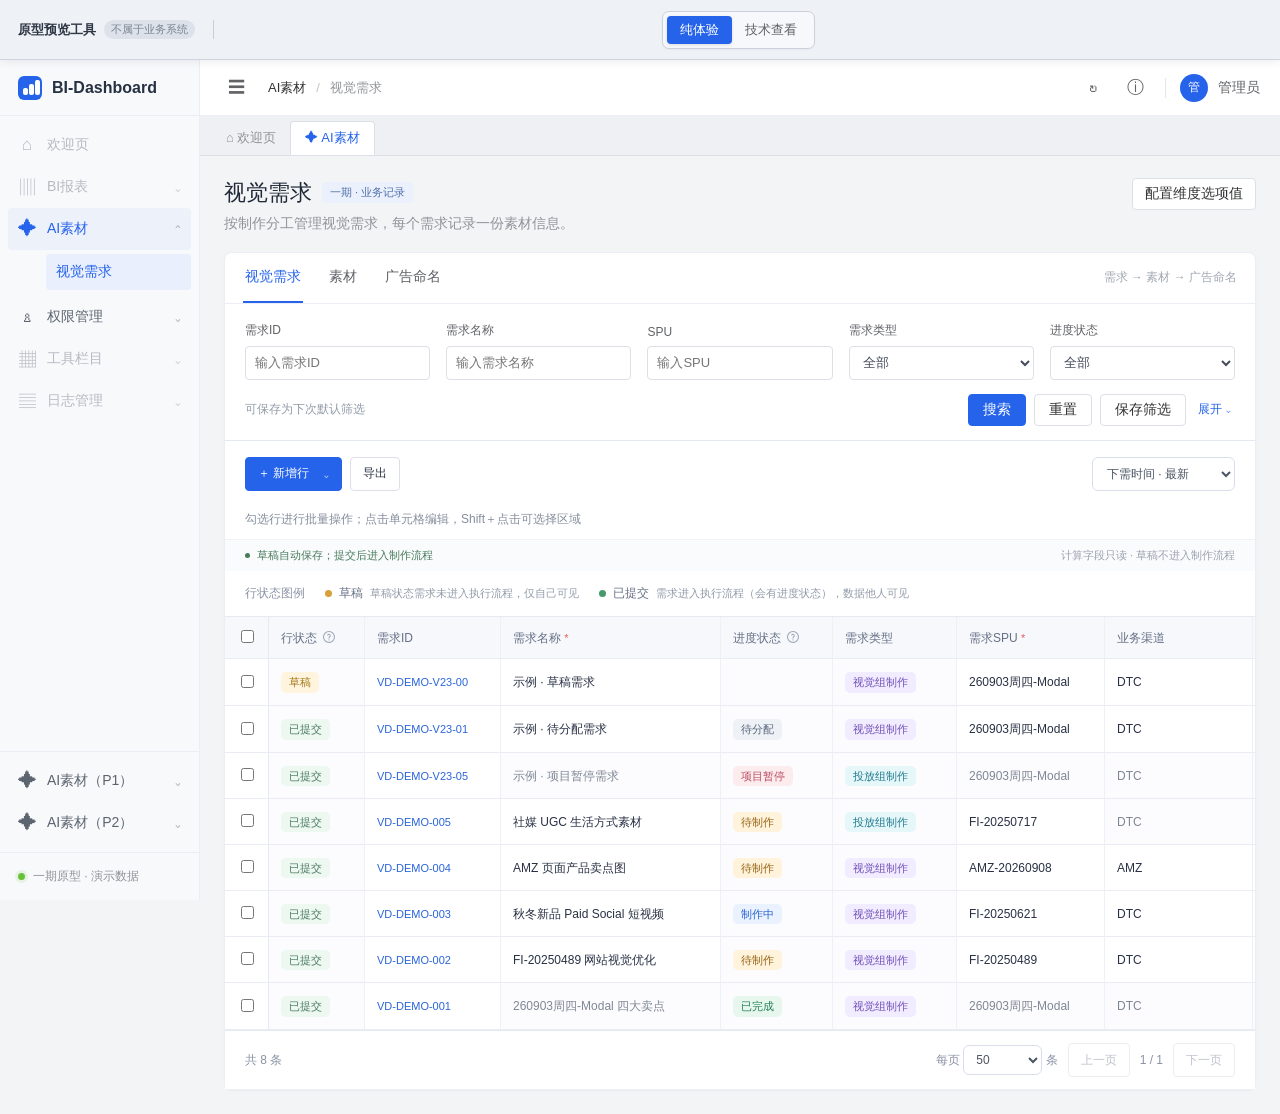
==== commit dd9fbeaa: "批量编辑优化" ====
--- a/ai-material-prototype-online.html
+++ b/ai-material-prototype-online.html
@@ -2,7 +2,7 @@
 <html lang="zh-CN">
 <head>
   <meta charset="UTF-8">
-  <meta name="prototype-build" content="localhost-readonly-release-v2-636b713ac683b6f0">
+  <meta name="prototype-build" content="localhost-readonly-release-v2-00d4ca75ed8e2ead">
   <meta name="viewport" content="width=device-width, initial-scale=1">
   <meta name="description" content="AI素材一期交互原型：商品重塑、场景生成、素材裂变，支持图片与视频。">
   <title>BI-Dashboard - AI素材</title>
@@ -968,6 +968,8 @@
 /* V25: module selection and compact batch confirmations. */
 .vg-batch-group-head{display:flex;align-items:center;gap:16px;margin-bottom:12px}.vg-batch-group-head h3{margin:0}.vg-batch-select-module{display:inline-flex;align-items:center;gap:6px;font-size:12px;color:#78849a;font-weight:400;cursor:pointer}.vg-batch-select-module input{width:14px;height:14px;accent-color:#3e6ee6}.vg-batch-errors{margin-top:18px;padding:10px 14px;border:1px solid #efc5c5;border-radius:6px;background:#fff7f7;color:#b84d4d;font-size:12px;line-height:1.7;overflow-wrap:anywhere}.vg-batch-errors[hidden]{display:none}.vg-batch-errors p{margin:4px 0}.vg-count-confirm{padding:10px 0 16px;min-width:0;color:#344054}.vg-count-question{margin:0 0 13px;font-size:16px;font-weight:500;line-height:1.6}.vg-count-note{margin:0;color:#8b95a5;font-size:13px;line-height:1.8;display:flex;align-items:center;gap:5px}.vg-count-note .vg-tag{vertical-align:middle;line-height:1.5;padding:2px 8px;font-size:11px}#mainDialog:has(.vg-count-confirm){width:min(460px,calc(100vw - 40px))}#mainDialog:has(.vg-count-confirm.is-delete) #dialogConfirm{background:#d36f68;border-color:#d36f68}
 
+.vg-batch-enable .required-mark{color:#f56c6c;font-style:normal}
+
 </style>
   <style data-bundle="scene-node.css">
 .node-config-card[data-node="scene"] .classified-upload:last-child{grid-column:auto;margin-top:0}
@@ -1469,7 +1471,7 @@
   <script data-bundle="standalone-bootstrap">
 (() => {
   'use strict';
-  const prefix = "ai-material-online-636b713ac683b6f0:";
+  const prefix = "ai-material-online-00d4ca75ed8e2ead:";
   const seeds = {"ai-material-page-design-v4":{"primary":"#2563eb","density":"comfortable","radius":8,"hidden":{"creationSteps":false,"serialNote":false,"runCard":false},"content":{"workspace:text:#flowList\u003esection[node=clean]\u003ediv:1\u003ediv:1\u003ep:1":"样板图/人台图生成高端3D透明底图","workspace:text:#flowList\u003esection[node=detail]\u003ediv:1\u003ediv:1\u003ep:1":"精修素材（改表情、姿势、尺寸等），一张图裂变全套广告物料","workspace:text:section:1\u003enav:1\u003espan:2\u003espan:1":"任务执行","workspace:text:section:1\u003enav:1\u003espan:1\u003espan:1":"任务创建","workspace:text:section:1\u003enav:1\u003espan:3\u003espan:1":"素材入库","workspace:text:#nodeStage\u003earticle:1\u003ediv:1\u003ediv:1\u003ep:1":"可单选或多选，多选时固定按节点顺序从上往下执行","workspace:text:#flowList\u003esection[node=clean]\u003ediv:1\u003ediv:2\u003espan:1":"平均消耗 1,200 额度","workspace:text:#flowList\u003esection[node=scene]\u003ediv:1\u003ediv:2\u003espan:1":"平均消耗 2,800 额度","workspace:text:#flowList\u003esection[node=detail]\u003ediv:1\u003ediv:2\u003espan:1":"平均消耗 1,600 额度","workspace:text:#flowList\u003ediv:1\u003espan:1":"","workspace:text:#flowList\u003ediv:2\u003espan:1":"","workspace:text:#taskStage\u003ediv:3\u003ediv:1\u003earticle:1\u003ediv:2\u003elabel:1\u003espan:1":"*任务名称","workspace:text:#taskStage\u003ediv:3\u003ediv:1\u003earticle:1\u003ediv:2\u003elabel:1\u003eem:1":"","workspace:text:#saveState":"","workspace:text:#applyTaskTemplate":"","workspace:text:#loadTemplate":"选择模板","workspace:text:#nodeConfigList\u003esection[node=clean]\u003ediv:2\u003ediv:2\u003ediv:1\u003ediv:1\u003eh4:1":"素材配置","workspace:text:#nodeConfigList\u003esection[node=clean]\u003ediv:1\u003ediv:2\u003ediv:1\u003ediv:1\u003eh4:1":"素材处理","workspace:text:#nodeConfigList\u003esection[node=clean]\u003ediv:1\u003ediv:1\u003ediv:1\u003ediv:1\u003eh4:1\u003eem:1":"*","workspace:text:#currentNodeSubtitle":"将素材放入指定人物、环境或营销场景","workspace:text:#nodeConfigList\u003esection[node=clean]\u003ediv:1\u003ediv:1\u003ediv:1\u003ediv:1\u003ep:1":"","workspace:text:#taskStage\u003ediv:1\u003easide:1\u003ediv:1\u003ediv:1\u003espan:1":"","workspace:text:#nodeConfigList\u003esection[node=clean]\u003ediv:1\u003ediv:2\u003ediv:1\u003ediv:1\u003ep:1":"","workspace:text:#routePreview\u003ediv:1\u003ediv:1\u003esmall:1":"","workspace:text:#routePreview\u003ediv:2\u003ediv:1\u003esmall:1":"","workspace:text:#routePreview\u003ediv:3\u003ediv:1\u003esmall:1":"","workspace:text:#generationCache\u003ediv:2\u003esection:1\u003ediv:2\u003elabel:1\u003ediv:1\u003ediv:1\u003ediv:1\u003ei:1":"","workspace:text:#generationCache\u003ediv:2\u003esection:1\u003ediv:2\u003elabel:1\u003ediv:1\u003ediv:1\u003ediv:1\u003espan:1":"","workspace:text:#generationCache\u003ediv:2\u003esection:1\u003ediv:2\u003elabel:1\u003ediv:1\u003ediv:1\u003eem:1":"","workspace:text:#generationCache\u003ediv:2\u003esection:1\u003ediv:2\u003elabel:1\u003ediv:1\u003ediv:1\u003ediv:2\u003ei:1":"","workspace:text:#generationCache\u003ediv:2\u003esection:1\u003ediv:2\u003elabel:2\u003ediv:1\u003ediv:1\u003ediv:1\u003espan:1":"","workspace:text:#generationCache\u003ediv:2\u003esection:1\u003ediv:2\u003elabel:2\u003ediv:1\u003ediv:1\u003ediv:1\u003ei:1":"","workspace:text:#generationCache\u003ediv:2\u003esection:1\u003ediv:2\u003elabel:2\u003ediv:1\u003ediv:1\u003eem:1":"","workspace:text:#generationCache\u003ediv:2\u003esection:1\u003ediv:2\u003elabel:2\u003ediv:1\u003ediv:1\u003ediv:2\u003ei:1":"","workspace:text:#generationCache\u003ediv:2\u003esection:1\u003ediv:2\u003elabel:1\u003ediv:2\u003eb:1":"正面视角","workspace:text:#generationCache\u003ediv:2\u003esection:1\u003ediv:2\u003elabel:1\u003ediv:2\u003esmall:1":"","workspace:text:#generationCache\u003ediv:2\u003esection:1\u003ediv:2\u003elabel:1\u003ediv:1\u003esmall:1":"","workspace:text:#generationCache\u003ediv:2\u003esection:1\u003ediv:2\u003elabel:2\u003ediv:1\u003esmall:1":"","workspace:text:#generationCache\u003ediv:2\u003esection:1\u003ediv:2\u003elabel:2\u003ediv:2\u003eb:1":"侧面视角","workspace:text:#generationCache\u003ediv:2\u003esection:1\u003ediv:2\u003elabel:2\u003ediv:2\u003esmall:1":"","workspace:text:#generationCache\u003ediv:2\u003esection:1\u003ediv:1\u003ediv:1\u003eb:1":"","workspace:text:#nodeNextHint":"","workspace:text:#generationCache\u003ediv:2\u003ediv:1\u003ebutton:1\u003esmall:1":"","workspace:text:#generationCache\u003ediv:2\u003ediv:1\u003ebutton:2\u003esmall:1":"","workspace:text:#generationCache\u003ediv:1\u003ediv:1\u003esmall:1":"","workspace:text:#generationCache\u003ediv:2\u003ediv:1\u003ebutton:2\u003eb:1":"V1","workspace:text:#nodeConfigList\u003esection[node=clean]\u003ediv:1\u003ediv:2\u003ediv:2\u003ediv:1\u003efieldset:2\u003esmall:1":"","workspace:text:#taskStage\u003ediv:1\u003easide:1\u003ep:1":"","workspace:text:#nodeConfigList\u003esection[node=clean]\u003ediv:1\u003ediv:2\u003ediv:2\u003ediv:1\u003efieldset:2\u003ediv:1\u003elabel:1\u003espan:1":"正面3D","workspace:text:#nodeConfigList\u003esection[node=clean]\u003ediv:1\u003ediv:2\u003ediv:2\u003ediv:1\u003efieldset:2\u003ediv:1\u003elabel:2\u003espan:1":"侧面45度","workspace:text:#nodeConfigList\u003esection[node=scene]\u003ediv:1\u003ediv:1\u003ediv:1\u003ediv:1\u003ep:1":"","workspace:text:#nodeConfigList\u003esection[node=scene]\u003ediv:1\u003ediv:1\u003ediv:1\u003ediv:1\u003eh4:1\u003esmall:1":"","workspace:text:semantic:specId=workspace-create-flow:span:E5889BE5BBBAE4BBBBE58AA1:1":"任务创建","workspace:text:semantic:specId=workspace-create-flow:span:E689A7E8A18CE4BBBBE58AA1:1":"任务执行","workspace:text:semantic:specId=workspace-create-flow:span:E7B4A0E69D90E585A5E5BA93:1":"素材入库","workspace:text:semantic:specId=workspace-task-base:p:E5A1ABE58699E4BBBBE58AA1E4BFA1E681AFE5B9B6E98089E68BA9E99C80E8A681E689A7E8A18CE79A84E88A82E782B9:1":"可单选或多选，多选时固定按节点顺序从上往下执行","workspace:text:semantic:specId=workspace-task-base:span:E69CAAE4BF9DE5AD98:1":"","workspace:text:semantic:specId=workspace-node-selection:button:E4BB8EE6A8A1E69DBFE5889BE5BBBA:1":"选择模板","workspace:text:semantic:node=clean:p:E6B885E79086E58E9FE5A78BE7B4A0E69D90EFBC8CE7BB9FE4B880E68890E58FAFE7BBA7E7BBADE58AA0E5B7A5E79A84E6A087E58786E8BE93E585A5:1":"样板图/人台图生成高端3D透明底图","workspace:text:semantic:node=clean:span:E9A284E4BCB02012C20020tokens:1":"平均消耗 1,200 额度","workspace:text:semantic:specId=workspace-node-selection:span:E98089E4B8ADE79BB8E982BBE88A82E782B9E5908EE68C89E9A1BAE5BA8FE4BCA0E98092:1":"","workspace:text:semantic:node=scene:span:E9A284E4BCB02022C80020tokens:1":"平均消耗 2,800 额度","workspace:text:semantic:specId=workspace-node-selection:span:E98089E4B8ADE79BB8E982BBE88A82E782B9E5908EE68C89E9A1BAE5BA8FE4BCA0E98092:2":"","workspace:text:semantic:node=detail:p:E99288E5AFB9E5B180E983A8E997AEE9A298E8BF9BE8A18CE4BA8CE6ACA1E7B2BEE4BFAEE5B9B6E8BE93E587BAE7BB88E7A8BF:1":"精修素材（改表情、姿势、尺寸等），一张图裂变全套广告物料","workspace:text:semantic:node=detail:span:E9A284E4BCB02012C60020tokens:1":"平均消耗 1,600 额度","workspace:text:semantic:specId=workspace-node-config:p:E9858DE7BDAEE5BD93E5898DE88A82E782B9EFBC8CE58FAFE5A49AE6ACA1E7949FE68890E5B9B6E59CA8E7949FE68890E9A284E8A788E4B8ADE9A284:1":"将素材放入指定人物、环境或营销场景","workspace:text:semantic:specId=workspace-node-config:p:E7949FE68890E887B3E5B091E4B880E4BBBDE7B4A0E69D90E5908EEFBC8CE58FAFE8BF9BE585A5E4B88BE4B880E6ADA5:1":"","workspace:text:semantic:specId=workspace-run-summary:span:RUN20SUMMARY:1":"","workspace:text:semantic:specId=workspace-run-summary:small:E8BE93E585A5E7B4A0E69D9020E2869220E9858DE7BDAEE8A681E6B18220E2869220E8BE93E587BAE7B4A0E69D90:1":"","workspace:text:semantic:specId=workspace-run-summary:small:E8BE93E585A5E7B4A0E69D9020E2869220E9858DE7BDAEE8A681E6B18220E2869220E8BE93E587BAE7B4A0E69D90:2":"","workspace:text:semantic:specId=workspace-run-summary:small:E8BE93E585A5E7B4A0E69D9020E2869220E9858DE7BDAEE8A681E6B18220E2869220E8BE93E587BAE7B4A0E69D90:3":"","workspace:text:semantic:specId=workspace-run-summary:p:E88A82E782B9E7949FE68890E5AE8CE68890E5908EEFBC8CE4BDBFE794A8E6A8A1E59D97E58FB3E4B88BE8A792E68C89E992AEE8BF9BE585A5E4B88B:1":"","workspace:text:semantic:node=clean:em:_:1":"*","workspace:text:semantic:node=clean:p:E6B497E7B4A0E69D90E4BB85E694AFE68C81E59BBEE78987EFBC9BE58FAFE59CA8E6AF8FE4B8AAE58886E7B1BBE4B8ADE4B88AE4BCA0E68896E4BB8E:1":"","workspace:text:semantic:node=clean:h4:E7B4A0E69D90E9858DE7BDAE:1":"素材处理","workspace:text:semantic:node=clean:p:E6A8A1E78988E4BB85E4BC9AE8A686E79B96E4BBA5E4B88BE9858DE7BDAEEFBC8CE4B88DE4BC9AE69BBFE68DA2E4B88AE696B9E5B7B2E4B88AE4BCA0:1":"","workspace:text:semantic:node=clean:span:E6ADA3E99DA23D:1":"正面3D","workspace:text:semantic:node=clean:span:E4BEA7E99DA245E5BAA6:1":"侧面45度","workspace:text:semantic:node=clean:small:E59BBEE78987EFBC9AE58BBEE98089E587A0E4B8AAE8A786E8A792E58DB3E7949FE68890E587A0E5BCA0E59BBEE78987EFBC9BE8A786E9A291EFBC9A:1":"","workspace:text:semantic:specId=workspace-node-config:small:E6AF8FE6ACA1E7949FE68890E5BDA2E68890E696B0E78988E69CACEFBC8CE9BB98E8AEA4E5B195E7A4BAE69C80E696B0E7BB93E69E9C:1":"","workspace:text:semantic:node=clean:p:E6A0B7E69DBFE59BBE2FE4BABAE58FB0E59BBEE7949FE68890E9AB98E7ABAF3DE9808FE6988EE5BA95E59BBE:1":"样板图/人台图生成高端3D透明底图","workspace:text:semantic:node=detail:p:E7B2BEE4BFAEE7B4A0E69D90EFBC88E694B9E8A1A8E68385E38081E5A7BFE58ABFE38081E5B0BAE5AFB8E7AD89EFBC89EFBC8CE4B880E5BCA0E59BBE:1":"精修素材（改表情、姿势、尺寸等），一张图裂变全套广告物料","workbench:text:semantic:specId=workbench-page:h1:E5B7A5E4BD9CE58FB0:1":"工作台","workbench:text:section:1\u003eheader:1\u003ediv:1\u003ediv:1\u003eh1:1":"工作台","workspace:text:section:2\u003enav:1\u003espan:1\u003espan:1":"任务创建","workspace:text:section:2\u003enav:1\u003espan:2\u003espan:1":"任务执行","workspace:text:semantic:node=clean:p:E59586E59381E9878DE5A191E4BB85E694AFE68C81E59BBEE78987EFBC9BE58FAFE59CA8E6AF8FE4B8AAE58886E7B1BBE4B8ADE4B88AE4BCA0E68896:1":"","workspace:text:semantic:node=clean:h4:E7B4A0E69D90E5A484E79086:1":"素材处理","workspace:text:semantic:node=clean:p:E6A8A1E69DBFE4BB85E4BC9AE8A686E79B96E4BBA5E4B88BE9858DE7BDAEEFBC8CE4B88DE4BC9AE69BBFE68DA2E4B88AE696B9E5B7B2E4B88AE4BCA0:1":"","workbench:text:semantic:specId=workbench-page:small:E4BB85E5BDB1E5938DE4B88BE696B9E68C87E6A087E58DA1EFBC8CE4B88DE7AD9BE98089E69CAAE5AE8CE68890E4BBBBE58AA1E58897E8A1A8:1":"","workbench:text:section:1\u003esection:1\u003ediv:1\u003espan:1\u003esmall:1":"","workbench:text:semantic:specId=workbench-metrics:small:E782B9E587BBE4B88BE696B9E4BBBBE58AA1E58FAFE5BFABE9809FE7BBA7E7BBAD:1":"","workbench:text:#workbenchPendingNote":"","workbench:text:semantic:specId=workbench-metrics:small:E5BD93E5898DE799BBE5BD95E794A8E688B7E7B4AFE8AEA1:1":"","workbench:text:#workbenchCompletedNote":"","workbench:text:semantic:specId=workbench-metrics:small:tokens20C2B720E7B4AFE8AEA1E5AE9EE99985E6B688E88097:1":"","workbench:text:#workbenchUserQuotaNote":"","workbench:text:semantic:specId=workbench-metrics:small:tokens20C2B720E7BB84E7BB87E7AEA1E79086E59198E58FAFE8A781:1":"","workbench:text:#workbenchOrgQuotaNote":"","workbench:text:semantic:specId=workbench-unfinished-tasks:p:E7BBA7E7BBADE69C80E8BF91E69A82E5AD98E38081E689A7E8A18CE4B8ADE68896E5BE85E585A5E5BA93E79A84E4BBBBE58AA1:1":"","workbench:text:section:1\u003earticle:1\u003ediv:1\u003ediv:1\u003ep:1":"","workbench:text:semantic:specId=workbench-unfinished-tasks:span:E5A78BE7BB88E5B195E7A4BAE585A8E983A820C2B720E4B88DE58F97E697B6E997B4E7AD9BE98089E5BDB1E5938D:1":"始终展示全部 · 不受时间筛选影响","workbench:text:section:1\u003earticle:1\u003ediv:1\u003ediv:2\u003espan:1":"始终展示全部 · 不受时间筛选影响","workspace:text:#nodeConfigList\u003esection[node=clean]\u003ediv:1\u003ediv:2\u003ediv:2\u003ediv:2\u003efieldset:1\u003ediv:1\u003elabel:1\u003espan:1":"正面3D","workspace:text:#nodeConfigList\u003esection[node=clean]\u003ediv:1\u003ediv:2\u003ediv:2\u003ediv:2\u003efieldset:1\u003ediv:1\u003elabel:2\u003espan:1":"侧面45度","workspace:text:#nodeConfigList\u003esection[node=clean]\u003ediv:1\u003ediv:2\u003ediv:2\u003ediv:2\u003efieldset:1\u003esmall:1":"","workbench:text:semantic:specId=component-workbench-1vuqnet:small:E4BB85E5BDB1E5938DE4B88BE696B9E68C87E6A087E58DA1EFBC8CE4B88DE7AD9BE98089E69CAAE5AE8CE68890E4BBBBE58AA1E58897E8A1A8:1":"","workbench:text:semantic:specId=workbench-metrics:span:E68891E5B7B2E5AE8CE68890E79A84E4BBBBE58AA1:1":"我已完成任务","workbench:text:section:1\u003esection:1\u003ediv:2\u003earticle:2\u003ediv:2\u003espan:1":"我已完成任务","workbench:text:semantic:specId=workbench-metrics:span:E68891E79A84E5B7B2E6B688E88097E9A29DE5BAA6:1":"我已消耗额度","workbench:text:section:1\u003esection:1\u003ediv:2\u003earticle:3\u003ediv:2\u003espan:1":"我已消耗额度","workbench:text:semantic:specId=workbench-metrics:span:E59381E7898CE4B8ADE5BF83E5B7B2E6B688E88097E9A29DE5BAA6:1":"品牌中心已消耗额度","workbench:text:section:1\u003esection:1\u003ediv:2\u003earticle:4\u003ediv:2\u003espan:1":"品牌中心已消耗额度","workbench:text:semantic:specId=workbench-page:small:E4BB85E5BDB1E5938DE4B88BE696B9E68C87E6A087E58DA1EFBC8CE4B88DE7AD9BE98089E5BE85E58A9EE58897E8A1A8:1":"","workspace:text:semantic:node=clean:span:E9A284E4BCB020C2A52_40:1":"平均消耗 1,200 额度","workspace:text:semantic:node=scene:span:E9A284E4BCB020C2A58_40:1":"平均消耗 2,800 额度","workspace:text:semantic:node=detail:span:E9A284E4BCB020C2A53_20:1":"平均消耗 1,600 额度","workbench:text:section:1\u003esection:2\u003earticle:1\u003ediv:1\u003ediv:1\u003ep:1":"","workspace:text:section:3\u003enav:1\u003espan:1\u003espan:1":"任务创建","workspace:text:section:3\u003enav:1\u003espan:2\u003espan:1":"任务执行","workbench:text:semantic:specId=component-workbench-1vuqnet:small:E4BB85E5BDB1E5938DE4B88BE696B9E68C87E6A087E58DA1EFBC8CE4B88DE7AD9BE98089E5BE85E58A9EE58897E8A1A8:1":"","workbench:text:semantic:specId=component-workbench-kl9uc9:small:E782B9E587BBE4B88BE696B9E4BBBBE58AA1E58FAFE5BFABE9809FE7BBA7E7BBAD:1":"","workbench:text:semantic:specId=component-workbench-k1amyb:span:E68891E79A84E5B7B2E6B688E88097E9A29DE5BAA6:1":"我已消耗额度","workbench:text:semantic:specId=component-workbench-lf8nf6:span:E59381E7898CE4B8ADE5BF83E5B7B2E6B688E88097E9A29DE5BAA6:1":"品牌中心已消耗额度","workbench:text:semantic:specId=component-workbench-ag0xw1:p:E7BBA7E7BBADE69C80E8BF91E69A82E5AD98E38081E689A7E8A18CE4B8ADE68896E5BE85E585A5E5BA93E79A84E4BBBBE58AA1:1":"","demands:text:semantic:dialog=E9858DE7BDAEE7BBB4E5BAA6E98089E9A1B9E580BC:small:E588A0E999A4E4BF9DE79599E5AD98E9878FE698BEE7A4BAEFBC9BE4BFAEE694B9E68C89E7A8B3E5AE9AE6A087E8AF86E5908CE6ADA5E5B7B2E69C89:1":"","demands:text:#dialogBody\u003ediv:1\u003ediv:1\u003esection:1\u003ediv:1\u003esmall:1":"","demands:text:semantic:dialog=E9858DE7BDAEE7BBB4E5BAA6E98089E9A1B9E580BC:p:E588A0E999A4E4BB85E5BDB1E5938DE5908EE7BBADE696B0E5BBBAE4B88EE7BC96E8BE91E4B88BE68B89EFBC9BE4BFAEE694B9E4BC9AE5908CE6ADA5:1":"","demands:text:#dialogSubtitle":"","workspace:text:section:4\u003enav:1\u003espan:1\u003espan:1":"任务创建","workspace:text:section:4\u003enav:1\u003espan:2\u003espan:1":"任务执行"},"styles":{},"selects":{"workspace:select-options:#nodeConfigList\u003esection[node=clean]\u003ediv:1\u003ediv:2\u003ediv:2\u003elabel:1\u003eselect:1":{"options":[{"id":"base-0","label":"熨烫除皱","value":"不美化","disabled":false}],"selectedId":"base-0"},"workspace:select-options:#nodeConfigList\u003esection[node=clean]\u003ediv:1\u003ediv:2\u003ediv:2\u003elabel:3\u003eselect:1":{"options":[{"id":"base-0","label":"高清 1K","value":"高清 1080P","disabled":false}],"selectedId":"base-0"},"workspace:select-options:#nodeConfigList\u003esection[node=clean]\u003ediv:1\u003ediv:2\u003ediv:2\u003elabel:2\u003eselect:1":{"options":[{"id":"base-0","label":"1:1","value":"1:1","disabled":false},{"id":"base-1","label":"4:5","value":"4:5","disabled":false},{"id":"base-2","label":"9:16","value":"9:16","disabled":false},{"id":"base-3","label":"4:3横版","value":"16:9","disabled":false}],"selectedId":"base-1"},"workspace:select-options:#orgSelect":{"options":[{"id":"base-0","label":"品牌","value":"品牌中心 / 视觉设计部","disabled":false},{"id":"base-1","label":"潮牌","value":"电商中心 / 内容运营组","disabled":false},{"id":"base-2","label":"亚马逊","value":"海外事业部 / 广告投放组","disabled":false}],"selectedId":"base-0"},"workspace:select-options:#businessLineSelect":{"options":[{"id":"base-0","label":"FB广告","value":"品牌电商","disabled":false},{"id":"base-1","label":"谷歌广告","value":"海外电商","disabled":false},{"id":"base-2","label":"站内商品图","value":"内容营销","disabled":false},{"id":"base-3","label":"站内banner","value":"直播业务","disabled":false},{"id":"custom-mu59tmsk-1","label":"TikTok广告","value":"__prototype_custom-mu59tmsk-1","disabled":false}],"selectedId":"base-0"},"workspace:select-options:semantic:specId=workspace-task-base:select:E99C80E6B182E983A8E997A8:1":{"options":[{"id":"base-0","label":"品牌","value":"品牌中心 / 视觉设计部","disabled":false},{"id":"base-1","label":"潮牌","value":"电商中心 / 内容运营组","disabled":false},{"id":"base-2","label":"亚马逊","value":"海外事业部 / 广告投放组","disabled":false}],"selectedId":"base-0"},"workspace:select-options:semantic:specId=workspace-task-base:select:E4B89AE58AA1E7BABF:1":{"options":[{"id":"base-0","label":"FB广告","value":"品牌电商","disabled":false},{"id":"base-1","label":"谷歌广告","value":"海外电商","disabled":false},{"id":"base-2","label":"站内商品图","value":"内容营销","disabled":false},{"id":"base-3","label":"站内banner","value":"直播业务","disabled":false},{"id":"custom-mu59tmsk-1","label":"TikTok广告","value":"__prototype_custom-mu59tmsk-1","disabled":false}],"selectedId":"base-0"},"workspace:select-options:semantic:node=clean:select:E695B0E5AD97E7BE8EE58C96:1":{"options":[{"id":"base-0","label":"熨烫除皱","value":"不美化","disabled":false}],"selectedId":"base-0"},"workspace:select-options:semantic:node=clean:select:E8BE93E587BAE8A784E6A0BC:1":{"options":[{"id":"base-0","label":"1:1","value":"1:1","disabled":false},{"id":"base-1","label":"4:5","value":"4:5","disabled":false},{"id":"base-2","label":"9:16","value":"9:16","disabled":false},{"id":"base-3","label":"4:3横版","value":"16:9","disabled":false}],"selectedId":"base-1"},"workspace:select-options:semantic:node=clean:select:E794BBE8B4A8E8A681E6B182:1":{"options":[{"id":"base-0","label":"高清 1K","value":"高清 1080P","disabled":false}],"selectedId":"base-0"},"workspace:select-options:#nodeConfigList\u003esection[node=clean]\u003ediv:1\u003ediv:2\u003ediv:2\u003ediv:2\u003elabel:1\u003eselect:1":{"options":[{"id":"base-0","label":"1:1","value":"1:1","disabled":false},{"id":"base-1","label":"4:5","value":"4:5","disabled":false},{"id":"base-2","label":"9:16","value":"9:16","disabled":false},{"id":"base-3","label":"4:3横版","value":"16:9","disabled":false}],"selectedId":"base-1"},"workspace:select-options:#nodeConfigList\u003esection[node=clean]\u003ediv:1\u003ediv:2\u003ediv:2\u003ediv:2\u003elabel:2\u003eselect:1":{"options":[{"id":"base-0","label":"高清 1K","value":"高清 1080P","disabled":false}],"selectedId":"base-0"},"workspace:select-options:#nodeConfigList\u003esection[node=clean]\u003ediv:1\u003ediv:2\u003ediv:2\u003ediv:2\u003elabel:3\u003eselect:1":{"options":[{"id":"base-0","label":"熨烫除皱","value":"不美化","disabled":false}],"selectedId":"base-0"}}},"ai-material-prototype-specs-v1":{"menus-page":{"feature":"\u003cp\u003e沿用原平台菜单管理的菜单树、配置表单和按钮权限表，将 AI素材功能权限接入现有菜单与按钮体系。\u003c/p\u003e","data":"\u003cp\u003e保留原平台已观察到的菜单及按钮标识。当前 AI素材五个业务菜单包含 18 个权限点，其中 15 个本期可用；查看视觉需求、管理视觉需求及素材裂变暂缓。独立节点操作挂在任务与消耗下，不恢复节点权限菜单；AI素材（参考）标注非本期需求。\u003c/p\u003e","interaction":"\u003cp\u003e支持按名称或标识搜索、展开折叠菜单树，查看和维护菜单、按钮权限。菜单与按钮标识全局唯一，不能形成循环层级；保存仅修改本地原型。\u003c/p\u003e"},"menu-permission-tree":{"feature":"\u003cp\u003e原菜单和 AI素材新增权限按层级展示；按钮权限不显示为业务导航菜单。\u003c/p\u003e","data":"\u003cp\u003e菜单查看权限和具体操作权限独立；商品重塑、场景生成及素材裂变分别维护独立标识。\u003c/p\u003e","interaction":"\u003cp\u003e搜索匹配名称或标识并保留其祖先菜单；点击节点查看配置，选中菜单可新增下级或删除。被其他权限依赖的查看权限不可直接删除。\u003c/p\u003e"},"menu-permission-form":{"feature":"\u003cp\u003e复用原菜单名称、菜单标识、上级菜单、菜单类型、路由、视图、国际化、排序、状态开关和备注配置。按钮类型省略路由及视图字段。\u003c/p\u003e","data":"\u003cp\u003eAI 操作权限备注说明控制内容，前置权限指向对应查看权限；暂缓项保持未启用。\u003c/p\u003e","interaction":"\u003cp\u003e修改或新增保存时校验名称、标识、唯一性、上级关系及前置依赖。此页注册权限点，不代替角色授权或后端权限校验，不按创建人或部门引入数据权限。\u003c/p\u003e"},"menu-button-permissions":{"feature":"\u003cp\u003e使用原平台按钮名称、按钮标识和按钮国际化表格配置菜单下的权限点。\u003c/p\u003e","data":"\u003cp\u003e新建任务权限归属任务与消耗；额度查看与任务查看分开。确认入库、终止任务、素材下载、素材编辑、标签管理及原型管理独立配置。\u003c/p\u003e","interaction":"\u003cp\u003e支持新增、修改、移除按钮权限并随所属菜单保存。操作权限依赖查看权限的规则供角色授权时使用；未获授权默认不允许使用，业务状态要求须单独校验。\u003c/p\u003e"},"users-page":{"feature":"\u003cp\u003e保留原平台用户管理的新增、编辑、删除、赋予角色、初始化密码与超管不可修改规则，仅增加部门架构卡片及用户所属部门。\u003c/p\u003e","data":"\u003cp\u003e保留原用户的用户名、昵称、头像、用户类型、手机、邮箱、状态及备注。在列表与原新增/编辑表单上补充所属部门；新增及编辑用户时所属部门必填，未选择有效部门时提示并阻止保存。原型内操作保存在本地，不修改原平台。\u003c/p\u003e","interaction":"\u003cp\u003e原有筛选、展开/收起、刷新、显示/隐藏搜索、打印、列显示设置和分页结构保留。编辑密码保持不可修改；原有操作不增加部门负责人删除限制。\u003c/p\u003e"},"users-organization":{"feature":"\u003ch3\u003e1. 展示内容及默认状态\u003c/h3\u003e\u003cp\u003e左侧卡片标题为「部门架构」，包含：\u003c/p\u003e\u003cul\u003e\u003cli\u003e\u003cp\u003e部门名称搜索框。\u003c/p\u003e\u003c/li\u003e\u003cli\u003e\u003cp\u003e「展开全部／折叠全部」按钮。\u003c/p\u003e\u003c/li\u003e\u003cli\u003e\u003cp\u003e「全部部门」入口。\u003c/p\u003e\u003c/li\u003e\u003cli\u003e\u003cp\u003e按层级展示的部门树。\u003c/p\u003e\u003c/li\u003e\u003c/ul\u003e\u003cp\u003e默认状态：\u003c/p\u003e\u003cul\u003e\u003cli\u003e\u003cp\u003e选择「全部部门」。\u003c/p\u003e\u003c/li\u003e\u003cli\u003e\u003cp\u003e搜索内容为空。\u003c/p\u003e\u003c/li\u003e\u003cli\u003e\u003cp\u003e部门树全部展开。\u003c/p\u003e\u003c/li\u003e\u003cli\u003e\u003cp\u003e按部门管理配置的层级和同级排序展示。\u003c/p\u003e\u003c/li\u003e\u003c/ul\u003e\u003cp\u003e每个部门节点展示部门名称及成员数。\u003c/p\u003e\u003cp\u003e悬浮部门名称可查看完整路径，例如：\u003c/p\u003e\u003cp\u003e“公司总部 / 品牌中心 / 视觉设计部”。\u003c/p\u003e\u003ch3\u003e2. 数量口径\u003c/h3\u003e\u003cp\u003e「全部部门」右侧数字表示用户总数。\u003c/p\u003e\u003cp\u003e具体部门节点右侧数字表示：\u003c/p\u003e\u003cp\u003e该部门直属用户数＋全部下级部门用户数。\u003c/p\u003e\u003cp\u003e统计规则：\u003c/p\u003e\u003cul\u003e\u003cli\u003e\u003cp\u003e基于用户管理中的用户及其部门关联计算。\u003c/p\u003e\u003c/li\u003e\u003cli\u003e\u003cp\u003e包含启用和禁用用户。\u003c/p\u003e\u003c/li\u003e\u003cli\u003e\u003cp\u003e不受右侧用户名、昵称等筛选条件影响。\u003c/p\u003e\u003c/li\u003e\u003cli\u003e\u003cp\u003e不受当前分页影响。\u003c/p\u003e\u003c/li\u003e\u003c/ul\u003e\u003cp\u003e因此，部门树节点人数可能与右侧筛选后的列表数量不同。\u003c/p\u003e\u003ch3\u003e3. 搜索规则及输入限制\u003c/h3\u003e\u003cp\u003e占位提示：“搜索部门名称”。\u003c/p\u003e\u003cp\u003e规则：\u003c/p\u003e\u003cul\u003e\u003cli\u003e\u003cp\u003e非必填，默认空。\u003c/p\u003e\u003c/li\u003e\u003cli\u003e\u003cp\u003e按部门名称包含匹配，英文不区分大小写。\u003c/p\u003e\u003c/li\u003e\u003cli\u003e\u003cp\u003e忽略首尾空格。\u003c/p\u003e\u003c/li\u003e\u003cli\u003e\u003cp\u003e输入后实时更新部门树。\u003c/p\u003e\u003c/li\u003e\u003cli\u003e\u003cp\u003e保留匹配部门及其祖先路径。\u003c/p\u003e\u003c/li\u003e\u003cli\u003e\u003cp\u003e搜索期间自动展开匹配路径。\u003c/p\u003e\u003c/li\u003e\u003cli\u003e\u003cp\u003e清空后恢复完整部门树及原展开状态。\u003c/p\u003e\u003c/li\u003e\u003c/ul\u003e\u003cp\u003e部门树搜索仅改变树的展示，不自动改变右侧已选部门范围。\u003c/p\u003e\u003cp\u003e无匹配节点时显示“未找到匹配部门”，「全部部门」入口仍保留。\u003c/p\u003e\u003cp\u003e搜索框最大输入字符数：200。\u003c/p\u003e\u003ch3\u003e4. 展开及折叠\u003c/h3\u003e\u003cp\u003e点击节点箭头，只展开或折叠该节点的下级，不改变用户筛选范围。\u003c/p\u003e\u003cp\u003e点击「折叠全部」收起所有可展开节点；按钮切换为「展开全部」。\u003c/p\u003e\u003cp\u003e搜索期间匹配路径强制展开，因此展开／折叠效果可能暂时被搜索状态覆盖。\u003c/p\u003e\u003cp\u003e\u003cfont size=\"3\"\u003e\u003cb\u003e5.部门与用户列表联动\u003c/b\u003e\u003c/font\u003e\u003c/p\u003e\u003cp\u003e点击部门名称后：\u003c/p\u003e\u003col\u003e\u003cli\u003e\u003cp\u003e高亮当前部门。\u003c/p\u003e\u003c/li\u003e\u003cli\u003e\u003cp\u003e查询该部门及全部下级部门的用户。\u003c/p\u003e\u003c/li\u003e\u003cli\u003e\u003cp\u003e保留已应用的用户名、昵称、手机、邮箱和状态条件。\u003c/p\u003e\u003c/li\u003e\u003cli\u003e\u003cp\u003e部门范围与原筛选条件按同时满足查询。\u003c/p\u003e\u003c/li\u003e\u003cli\u003e\u003cp\u003e分页回到第1页。\u003c/p\u003e\u003c/li\u003e\u003cli\u003e\u003cp\u003e清空当前已勾选用户。\u003c/p\u003e\u003c/li\u003e\u003c/ol\u003e\u003cp\u003e点击「全部部门」，解除部门范围限制，但保留其他已应用筛选条件。\u003c/p\u003e\u003cp\u003e未分配部门的用户：\u003c/p\u003e\u003cul\u003e\u003cli\u003e\u003cp\u003e在「全部部门」范围内可见。\u003c/p\u003e\u003c/li\u003e\u003cli\u003e\u003cp\u003e不匹配任何具体部门范围。\u003c/p\u003e\u003c/li\u003e\u003cli\u003e\u003cp\u003e当前没有单独的「未分配」部门树节点。\u003c/p\u003e\u003c/li\u003e\u003c/ul\u003e\u003cp\u003e点击右侧「重置」或空状态「重置筛选」，同时清空原用户查询条件、部门树搜索内容，并恢复「全部部门」。\u003c/p\u003e\u003cp\u003e没有匹配用户时，显示“暂无数据”及「重置筛选」入口。\u003c/p\u003e","data":"","interaction":"","name":""},"users-list":{"feature":"\u003cp\u003e在原平台用户列表中仅新增所属部门列。\u003c/p\u003e","data":"\u003cp\u003e原列顺序与信息保留，空联系方式保持原空值；超管不显示行选择与编辑，只保留不可修改提示。分页选项与原平台一致为 10、20、30、40、50、100 条。\u003c/p\u003e","interaction":"\u003cp\u003e保留原用户名、昵称筛选和手机、邮箱、状态高级筛选；保留编辑及更多菜单中的删除、赋予角色、初始化密码。部门架构变化和用户部门修改后同步刷新。\u003c/p\u003e"},"departments-page":{"feature":"\u003cp\u003e在权限管理下维护部门架构、部门负责人及成员归属。提供部门树、部门列表、新增、编辑、成员维护和部门详情。\u003c/p\u003e","data":"\u003cp\u003e部门字段包含名称、编码、上级部门、负责人、排序及备注。部门编码唯一；同级部门名称不可重复。根部门不可删除。成员复用原型中的平台用户目录，每位成员归属一个部门。\u003c/p\u003e","interaction":"\u003cp\u003e新增下级默认带入上级部门；编辑时不可将部门移入自身或其后代。所有部门均可正常选择与维护，不提供部门禁用或启用操作。有下级部门或直属成员时不可删除。原型中的调整仅保存在本地浏览器。\u003c/p\u003e"},"department-list":{"feature":"\u003ch3\u003e1. 列表字段\u003c/h3\u003e\u003ctable\u003e\u003ctbody\u003e\u003ctr\u003e\u003cth\u003e列\u003c/th\u003e\u003cth\u003e展示规则\u003c/th\u003e\u003c/tr\u003e\u003ctr\u003e\u003ctd\u003e勾选\u003c/td\u003e\u003ctd\u003e用于批量删除，根部门不可勾选\u003c/td\u003e\u003c/tr\u003e\u003ctr\u003e\u003ctd\u003e部门名称\u003c/td\u003e\u003ctd\u003e按层级缩进，可展开下级；点击名称查看详情\u003c/td\u003e\u003c/tr\u003e\u003ctr\u003e\u003ctd\u003e部门编码\u003c/td\u003e\u003ctd\u003e显示业务编码\u003c/td\u003e\u003c/tr\u003e\u003ctr\u003e\u003ctd\u003e负责人\u003c/td\u003e\u003ctd\u003e显示人员名称，未设置或无法找到时显示“—”\u003c/td\u003e\u003c/tr\u003e\u003ctr\u003e\u003ctd\u003e排序\u003c/td\u003e\u003ctd\u003e显示同级排序值\u003c/td\u003e\u003c/tr\u003e\u003ctr\u003e\u003ctd\u003e操作\u003c/td\u003e\u003ctd\u003e新增下级、编辑、删除\u003c/td\u003e\u003c/tr\u003e\u003c/tbody\u003e\u003c/table\u003e\u003ch3\u003e2. 展开及数量\u003c/h3\u003e\u003cp\u003e左侧部门树和右侧列表的展开状态独立。\u003c/p\u003e\u003cp\u003e右侧可逐行展开／折叠，也可整体展开／折叠。操作后回到第1页并清空勾选。\u003c/p\u003e\u003cp\u003e部门总数包含筛选范围内被折叠隐藏的部门；存在折叠时，另显示“当前展开 X 个”。\u003c/p\u003e\u003ch3\u003e3. 分页及刷新\u003c/h3\u003e\u003cp\u003e分页规则：\u003ca href=\"#prototype-rule-rule-mv0tmu3k\"\u003e【GR-005 · 列表分页规则】\u003c/a\u003e\u0026nbsp;\u003c/p\u003e\u003cp\u003e刷新：\u003c/p\u003e\u003cp\u003e点击刷新，保留当前查询条件并重新渲染，提示“部门列表已刷新”。\u003c/p\u003e\u003cp\u003e没有结果时显示：\u003c/p\u003e\u003cp\u003e“未找到匹配部门”\u003c/p\u003e\u003cp\u003e“请调整部门范围或筛选条件。”\u003c/p\u003e\u003cp\u003e并提供「重置筛选」。\u003c/p\u003e","data":"","interaction":"","name":"列表"},"workbench-page":{"feature":"\u003cp\u003e作为“AI素材”与“AI素材（一期）”下的默认首页，为当前登录用户汇总待完成任务、待完成需求和额度消耗。AI素材（一期）复用同一套页面内容，但视觉需求能力显示“开发中，敬请期待”。\u003c/p\u003e","data":"\u003cp\u003e页面数据按当前登录用户过滤；管理员角色额外返回其管理范围内的部门累计额度。指标卡时间区间维度为 D-AI-TIME-RANGE：待完成任务与待完成需求均按最后更新时间，额度指标按节点实际执行时间；下方两组待办列表不应用该时间区间。\u003c/p\u003e","interaction":"\u003cp\u003e进入“AI素材”时默认打开本页；左侧“新建任务”为蓝色主按钮，右侧“新建视觉需求”为白色次级按钮。点击待完成任务进入当前步骤，点击待完成需求查看详情。指标统计时间只刷新指标卡，两组待办列表始终展示全部。\u003c/p\u003e"},"workbench-metrics":{"feature":"\u003cp\u003e展示待完成任务数、待完成需求数、当前用户累计消耗额度，以及管理员可见的部门累计消耗额度。\u003c/p\u003e","data":"\u003cul\u003e\u003cli\u003e待完成任务：暂存、执行中和待入库状态任务的去重数量\u003c/li\u003e\u003cli\u003e待完成需求：排除已完成和已取消状态的视觉需求数量\u003c/li\u003e\u003cli\u003e已消耗额度：按各 AI 模型单价乘以实际消耗量计算，以人民币展示\u003c/li\u003e\u003cli\u003e部门额度卡片仅对部门管理员展示，并按权限范围汇总\u003c/li\u003e\u003c/ul\u003e","interaction":"\u003cp\u003e数值随任务状态、实际执行消耗和页面时间区间同步刷新；普通成员不渲染部门额度卡片。\u003c/p\u003e"},"workbench-unfinished-tasks":{"feature":"\u003cp\u003e在工作台左侧半栏按最近更新时间展示当前用户的待完成任务，并提供快捷续办入口。\u003c/p\u003e","data":"\u003cp\u003e任务展示任务 ID、名称、素材类型、当前步骤、进度和更新时间，不展示状态。\u003c/p\u003e","interaction":"\u003cp\u003e“继续编辑”进入创建任务；“继续生成”进入当前执行节点；“确认入库”直接进入素材入库步骤。列表始终展示当前用户全部待完成任务，不受上方指标统计时间区间影响。\u003c/p\u003e"},"workbench-pending-demands":{"feature":"\u003cp\u003e本期不实现该功能，根据页面内容显示即可。\u003c/p\u003e\u003cp\u003e\u003cbr\u003e\u003c/p\u003e\u003cp\u003e后续实现：\u003c/p\u003e\u003cp\u003e当前用户未完成需求列表，即进度状态不等于「已完成」的需求都在此显示。\u003c/p\u003e\u003cp\u003e\u003cbr\u003e\u003c/p\u003e","data":"","interaction":"","name":"列表 待完成需求列表"},"demand-records-page":{"feature":"\u003cp\u003ePAGE-AI-VISUAL-DEMAND-RECORDS：独立管理需求、交付素材与广告命名，一期不强制AI任务。仅新AI素材入口使用，P1/P2保留原范围。\u003c/p\u003e\u003ch3\u003e数据说明\u003c/h3\u003e\u003cp\u003e需求、素材、广告命名分别使用独立稳定ID；一需求多素材，一素材多命名。RULE-AI-DEMAND-RECORD-DELIVERY 与 RULE-AI-DEMAND-RECORD-IMPORT 控制交付及导入；飞书真实字段与状态映射仍待核对。\u003c/p\u003e\u003ch3\u003e交互说明\u003c/h3\u003e\u003cp\u003e支持需求新建编辑、月份与状态筛选、导出、5个详情页签。历史CSV导入经字段映射与预览后确认；重复跳过，变化或关联异常转核对清单，不覆盖历史。权限复用demand:view、demand:manage，补充delivery、naming、config及import操作边界；当前固定管理员原型，正式权限由服务端落实。\u003c/p\u003e","data":"","interaction":"","name":""},"demand-records-metrics":{"feature":"\u003cp\u003e展示当前筛选结果中的全部、待处理、进行中、已交付或已关闭需求。\u003c/p\u003e","data":"\u003cp\u003e按需求ID去重计数；引用M-AI-DEMAND-RECORD-COUNT、M-AI-DEMAND-RECORD-PENDING、M-AI-DEMAND-RECORD-RUNNING、M-AI-DEMAND-RECORD-DELIVERED。\u003c/p\u003e","interaction":"\u003cp\u003e应用搜索、月份、人员、优先级与状态后同步更新；不把交付素材数或广告命名数作为需求完成条件。\u003c/p\u003e"},"demand-records-list":{"feature":"\u003cp\u003e需求列表与详情承接需求提出、人工或AI制作、交付登记及广告命名。\u003c/p\u003e","data":"\u003cp\u003eD-AI-DEMAND-RECORD-STATUS：待处理、进行中、已交付、已关闭、已取消；状态为原型草案。历史来源保留原记录、原字段快照与批次。\u003c/p\u003e","interaction":"\u003cp\u003e取消和关闭保留历史；新需求确认交付前至少登记一条素材，不要求广告命名。交付素材保留外部文件地址，不承诺托管文件。广告名称手工登记，重复提示但可保存。\u003c/p\u003e"},"demands-page":{"feature":"\u003cp\u003e作为创建 AI素材任务的前置业务环节，集中登记、查询和维护视觉需求，并从需求发起任务。AI素材（一期）暂不开放需求业务功能，但保留“配置维度选项值”入口及完整配置能力。\u003c/p\u003e","data":"\u003cp\u003e创建阶段填写需求名称、需求 SPU、业务渠道、产品级别、需求来源、下需时间、DDL、渠道归类、素材格式、表达方式、主卖点、场景、辅助卖点、模特体型、素材类型、制作要求、制作参考、FB 信息、EDM 信息、需求对接人、优先级和制作人。产品级别、需求来源、主卖点、场景、制作人和素材类型均为必填。新建与编辑使用同一组选项值，所有下拉均支持搜索；新建默认业务渠道 DTC、产品级别无、需求来源素材下需、渠道归类 Paid Social。制作要求、制作参考、FB 信息和 EDM 信息均独占一行。进度状态、完成时间、版本、制作周期和关联素材由关联任务在执行或完成后自动同步。\u003c/p\u003e","interaction":"\u003cp\u003eAI素材（一期）默认展开并位于完整版AI素材上方。视觉需求页保留标题栏及右上角“配置维度选项值”；“新建视觉需求”置灰不可用，悬浮提示“开发中，敬请期待”；原指标卡与列表位置分别使用白底不可用区域居中显示“开发中，敬请期待”。完整版正常流程为“新建视觉需求 → 保存需求 → 创建任务 → 执行与入库”。新建与编辑弹窗不展示“创建阶段填写 22 项需求属性”的顶部提示卡。产品级别、需求来源、渠道归类和优先级在字段名旁提供说明气泡；制作要求、制作参考、FB 信息与 EDM 信息均使用支持换行的大文本框。需求对接人默认当前账号；制作人默认不选，但保存前必须选择。两者均从不受数据权限限制的平台完整用户目录中按部门树形单选并支持搜索。任务创建时自动带入需求名称、需求对接人、业务线、素材格式、制作要求并推荐执行节点；任务运行信息仅在需求详情中查看，不在新建表单中填写。\u003c/p\u003e"},"demands-metrics":{"feature":"\u003cp\u003e快速展示全部视觉需求以及待创建任务、任务处理中、已完成三类数量。\u003c/p\u003e","data":"\u003cp\u003e按视觉需求当前状态实时聚合，编辑、创建任务、完成或终止任务后同步刷新。\u003c/p\u003e","interaction":"\u003cp\u003e指标卡不受下方筛选条件影响，始终展示当前可见权限范围内的全量概览。\u003c/p\u003e"},"demands-list":{"feature":"\u003cp\u003e查询和管理视觉需求，并承接从需求到 AI素材任务的业务衔接。\u003c/p\u003e","data":"\u003cp\u003e列表粒度为视觉需求；业务列从左到右展示需求、优先级、产品级别、SPU、渠道归类、需求来源、制作人、下需时间 / DDL、需求对接人、进度状态和关联任务，末列保留详情、编辑与任务衔接操作。“需求”列上方显示需求名称、下方显示需求 ID；下需时间和 DDL 在同一列分两行展示；关联任务展示数量及最新任务 ID。维度选项值以稳定字段键持久化，每个选项同时保存英文标识与中文显示；英文标识在同一维度内唯一。\u003c/p\u003e","interaction":"\u003cp\u003e筛选器默认收起为一行，显示需求ID、需求名称、优先级、产品级别及搜索、重置、展开操作；点击展开后显示SPU、渠道归类、需求来源、制作人、DDL日期区间、下需时间日期区间和需求对接人，支持再次收起。两个日期区间均允许只填写开始或结束日期，开始日期晚于结束日期时不执行筛选并提示。页面右上角“配置维度选项值”打开双栏弹窗：左侧切换维度，右侧维护所选维度的英文标识与中文显示；删除选项仅影响后续新建与编辑下拉，已创建视觉需求和素材继续显示删除前文案；修改选项会同步更新下拉和存量信息显示。需求对接人与制作人由平台用户目录提供，不进入自定义维度选项配置。\u003c/p\u003e"},"workspace-page":{"feature":"\u003cp\u003e承载从视觉需求发起的 AI素材任务创建、逐节点执行和素材入库。任务信息与节点选择合并在第一步完成。\u003c/p\u003e\u003cul\u003e\u003cli\u003e支持图片与视频\u003c/li\u003e\u003cli\u003e支持单节点或多节点任务\u003c/li\u003e\u003c/ul\u003e","data":"\u003cp\u003e任务与消耗数据需包含任务 ID、来源视觉需求 ID、需求部门、需求人、业务线、系统执行账号、执行人名称、节点顺序、节点配置快照和执行状态；页面仅展示执行人名称，系统账号保留为内部关联字段。\u003c/p\u003e","interaction":"\u003col\u003e\u003cli\u003e从视觉需求进入后自动带入任务信息和建议节点。\u003c/li\u003e\u003cli\u003e第二步一次只配置和执行一个节点，生成后才能进入下一节点，并可返回上一步。\u003c/li\u003e\u003cli\u003e全部节点完成后统一确认入库，也可返回最后一个执行节点。\u003c/li\u003e\u003c/ol\u003e\u003cp\u003e未额外说明长度限制时，普通文本输入框最多输入并保存 200 个字符，大文本框最多输入并保存 1500 个字符；存在明确限制时以字段限定为准。\u003c/p\u003e"},"workspace-node-selection":{"feature":"\u003cp\u003e与任务基础信息共同组成“创建任务”步骤。完整版允许选择商品重塑、场景生成、素材裂变中的一个或多个节点；AI素材（一期）中节点3素材裂变不可选择并显示“开发中，敬请期待”。\u003c/p\u003e","data":"\u003cp\u003e保存节点编码、节点名称、排序和预计消耗额度。额度按当前模型单价乘以预计消耗量计算，节点组合写入任务配置快照。\u003c/p\u003e","interaction":"\u003cp\u003e点击整张节点卡或复选框均可选中；至少选择一个节点后，“下一步”按钮才可用。\u003c/p\u003e"},"workspace-task-base":{"feature":"\u003cp\u003e填写任务基础信息，并可选择任务模板带入节点配置。\u003c/p\u003e","data":"\u003cul\u003e\u003cli\u003e任务名称：必填，最多 200 个字符\u003c/li\u003e\u003cli\u003e需求部门、需求人、业务线均为必填\u003c/li\u003e\u003cli\u003e执行账号由系统按当前登录账号自动记录，不在创建任务表单中展示\u003c/li\u003e\u003c/ul\u003e","interaction":"\u003cp\u003e任一必填项为空时不可开始执行；字段修改会进入草稿和任务配置快照。\u003c/p\u003e"},"workspace-node-config":{"feature":"\u003cp\u003e一次只展示并配置当前节点。每次点击生成都会产生独立素材，并在“生成结果”中按生成次数形成 v1、v2… 版本 Tab；生成失败时在同一模块展示简短错误信息。\u003c/p\u003e\u003cp\u003e商品重塑、场景生成、素材裂变的节点标题及标题说明分别使用独立文案配置；在“编辑文字”中修改任一节点时，不影响其他节点。\u003c/p\u003e","data":"\u003cul\u003e\u003cli\u003e商品重塑节点仅允许上传图片；场景生成按素材分类限制文件类型；素材裂变的“需精修”、“参考模特”和“参考场景”均支持图片或视频\u003c/li\u003e\u003cli\u003e素材裂变上传区仅保留需精修（必填）、参考模特和参考场景，不展示主产品、搭配图片或“使用场景生成的生成素材”组件\u003c/li\u003e\u003cli\u003e素材裂变的素材处理仅展示输出类型、输出格式或输出时长、生成张数、输出比例、画质要求、面料与材质特写、生活化场景交互、平铺细节特写、专业光影控制、人物情绪表达和补充描述\u003c/li\u003e\u003cli\u003e商品重塑仅支持图片输出并显示输出格式（png、jpg）；场景生成和素材裂变支持图片或视频，默认图片，选择视频时显示可自行输入的输出时长，单位默认秒并可切换分钟\u003c/li\u003e\u003cli\u003e场景生成和素材裂变在图片输出下显示数字输入型“生成张数”，位于输出格式之后；切换为视频后不显示生成张数\u003c/li\u003e\u003cli\u003e输入素材：可选上一步指定产出；场景生成仅在直属上一节点已经生成图片时展示“从上一节点选择”，并列出全部生成图片版本（包含未预选入库版本）；素材裂变存在上级节点时，需精修支持从上一节点选择全部生成图片版本（包含未预选入库版本）；正面、侧面、背面、面料细节各最多 1 份，其他最多 4 份\u003c/li\u003e\u003cli\u003e“上传素材”标题后显示小字说明“平铺图/人台图”；各分类标题仅保留正面、侧面、背面、面料细节图或其他\u003c/li\u003e\u003cli\u003e上传数量统一显示为“当前数/上限张数”，例如 2/4张；与组件标题同行并右对齐；达到上限后禁用上传、素材库选择和上一节点选择\u003c/li\u003e\u003cli\u003e四个主要素材分类按四等份并排，其他素材独占下一行；未添加素材时不展示占位说明\u003c/li\u003e\u003cli\u003e非“其他”分类的标题与操作按钮紧凑排布，不保留多余竖向留白\u003c/li\u003e\u003cli\u003e每个素材分类均支持上传或从对应素材库/原型库选择，添加后展示缩略图，文件名位于缩略图下方；缩略图右上角可删除当前素材并释放名额\u003c/li\u003e\u003cli\u003e商品重塑首行展示输出类型与输出格式，均按四等份宽度；次行将输出视角、输出规格、画质要求、数字美化按四等份并排\u003c/li\u003e\u003cli\u003e素材裂变首行展示输出类型、输出格式和生成张数，次行展示输出比例和画质要求，其余配置从下一行开始；视频时首行仅展示输出类型和输出时长\u003c/li\u003e\u003cli\u003eAI 处理模型说明显示在预计消耗额度左侧；商品重塑默认 Gemini Image Pro，场景生成显示当前配置模型，素材裂变不额外展示模型字段\u003c/li\u003e\u003cli\u003e预计消耗额度会按当前模型单价与节点配置重新估算，视频时长或生成张数变化会同步影响估算\u003c/li\u003e\u003cli\u003e输出视角为多选，选项显示文案可在“编辑文字”状态调整；商品重塑按所选视角数量生成图片，场景生成和素材裂变按生成张数生成图片或按视频配置生成成片；生成卡片保存并展示生成当次选项文案快照\u003c/li\u003e\u003cli\u003e首次生成前显示“生成素材”；当前节点产生过结果后，原位置替换为“重新生成”和“基于当前版本生成”两个按钮，并为两个入口显示各自用途提示\u003c/li\u003e\u003cli\u003e“重新生成”不继承已有版本上下文；“基于当前版本生成”继承当前预览版本的上下文，当前版本由 v1、v2… 页签决定\u003c/li\u003e\u003cli\u003e每次生成均形成一个新的临时版本，并单独记录生成模式、上下文来源、产出和人民币额度明细\u003c/li\u003e\u003c/ul\u003e","interaction":"\u003cp\u003e三个节点首次点击“生成素材”并完成后，原按钮替换为“重新生成”和“基于当前版本生成”。“重新生成”开启全新生成上下文；“基于当前版本生成”继承生成结果区当前选中版本的上下文。两个按钮在悬浮或键盘聚焦时分别显示用途说明。\u003c/p\u003e\u003cp\u003e点击“生成素材”时先校验当前节点的必填输入：商品重塑至少一张图片，场景生成必须有主产品图片，素材裂变必须有“需精修”图片或视频；只添加参考模特/参考场景不视为满足素材裂变必填条件。缺失时上传区域标红并定位到对应上传按钮。随后校验当前节点全部必填配置，缺失项所在区域标红并定位到第一个错误。生成完成后按 v1、v2… 升序展示版本并自动打开最新版本；“已预选 x 份”统计当前节点全部版本中已勾选的素材，不展示版本数量前缀。生成失败时在“生成结果”模块展示简短错误信息，且不将失败结果计为可入库素材。\u003c/p\u003e\u003cp\u003e生成结果中的视角说明、全部版本已预选数量和版本号均为运行时数据：视角读取“输出视角”当前选中项的可见文案（包含“编辑文字”中已保存的修改），并按生成当次原样展示；已预选数量取全部版本实际勾选总数，版本号按当前节点生成次数从 v1 递增。以上动态数据优先于“编辑文字”保存的历史内容，不允许被自定义文案覆盖。\u003c/p\u003e\u003cp\u003e场景生成仅在直属上一节点已经生成过图片素材时，才在“主产品”中展示“从上一节点选择”；弹窗列出该节点的全部生成图片版本（包含未预选入库版本），选择后作为本次主产品输入。\u003c/p\u003e\u003cp\u003e素材裂变存在上级节点时，“需精修（图片或视频）”额外展示“从上一节点选择”，弹窗列出直属上一节点生成的全部图片版本（包含未预选入库版本），选择后作为本次需精修输入。\u003c/p\u003e"},"workspace-run-summary":{"feature":"\u003ch3\u003e1. 执行摘要\u003c/h3\u003e\u003cp\u003e右侧展示：\u003c/p\u003e\u003col\u003e\u003cli\u003e\u003cp\u003e当前任务节点路径及节点状态。\u003c/p\u003e\u003c/li\u003e\u003cli\u003e\u003cp\u003e各已执行节点的累计消耗额度。\u003c/p\u003e\u003c/li\u003e\u003cli\u003e\u003cp\u003e当前任务已消耗总额度。\u003c/p\u003e\u003c/li\u003e\u003cli\u003e\u003cp\u003e任务名称。\u003c/p\u003e\u003c/li\u003e\u003cli\u003e\u003cp\u003e需求部门。\u003c/p\u003e\u003c/li\u003e\u003cli\u003e\u003cp\u003e需求人。\u003c/p\u003e\u003c/li\u003e\u003cli\u003e\u003cp\u003e业务线。\u003c/p\u003e\u003c/li\u003e\u003c/ol\u003e\u003cp\u003e任务基础信息取「任务创建」提交时的快照，在执行摘要中只读展示。\u003c/p\u003e\u003cp\u003e额度规则：\u003c/p\u003e\u003cul\u003e\u003cli\u003e\u003cp\u003e尚未生成时，任务总额度显示¥0.00。\u003c/p\u003e\u003c/li\u003e\u003cli\u003e\u003cp\u003e未产生执行记录的节点不显示节点消耗。\u003c/p\u003e\u003c/li\u003e\u003cli\u003e\u003cp\u003e生成完成后立即更新商品重塑累计额度和任务总额度。\u003c/p\u003e\u003c/li\u003e\u003cli\u003e\u003cp\u003e多次生成累计消耗，不因切换版本或取消预选而减少。\u003c/p\u003e\u003c/li\u003e\u003c/ul\u003e\u003ch3\u003e2. 暂存\u003c/h3\u003e\u003cp\u003e点击「暂存」：\u003c/p\u003e\u003cul\u003e\u003cli\u003e\u003cp\u003e保存任务信息、节点配置、已有生成结果、预选状态和消耗记录。\u003c/p\u003e\u003c/li\u003e\u003cli\u003e\u003cp\u003e任务以暂存状态保留，供后续继续处理。\u003c/p\u003e\u003c/li\u003e\u003c/ul\u003e\u003cp\u003e暂存不会将已消耗额度归零。\u003c/p\u003e\u003cp\u003e从任务列表「继续执行」暂存类型任务，进入后自动定位至暂存前的步骤/节点页面。\u003c/p\u003e\u003ch3\u003e3. 终止任务\u003c/h3\u003e\u003cp\u003e点击「终止任务」后，打开确认弹窗：\u003c/p\u003e\u003cul\u003e\u003cli\u003e\u003cp\u003e标题：确认终止任务。\u003c/p\u003e\u003c/li\u003e\u003cli\u003e\u003cp\u003e说明：终止后生成结果将无法恢复。\u003c/p\u003e\u003c/li\u003e\u003cli\u003e\u003cp\u003e提示：任务将被终止，生成的素材/原型将丢失，确定要终止任务吗？\u003c/p\u003e\u003c/li\u003e\u003cli\u003e\u003cp\u003e确认按钮：确认终止。\u003c/p\u003e\u003c/li\u003e\u003cli\u003e\u003cp\u003e取消按钮：继续任务。\u003c/p\u003e\u003c/li\u003e\u003c/ul\u003e\u003cp\u003e确认后：\u003c/p\u003e\u003cul\u003e\u003cli\u003e\u003cp\u003e停止当前任务流程。\u003c/p\u003e\u003c/li\u003e\u003cli\u003e\u003cp\u003e清理未入库的生成结果。\u003c/p\u003e\u003c/li\u003e\u003cli\u003e\u003cp\u003e保留任务记录和已发生的额度明细。\u003c/p\u003e\u003c/li\u003e\u003cli\u003e\u003cp\u003e任务状态记为“已终止”。\u003c/p\u003e\u003c/li\u003e\u003cli\u003e\u003cp\u003e返回任务创建阶段。\u003c/p\u003e\u003c/li\u003e\u003c/ul\u003e\u003ch3\u003e4. 终止并入库\u003c/h3\u003e\u003cp\u003e当前任务至少有一份预选结果时，显示「终止并入库」。\u003c/p\u003e\u003cp\u003e点击后：\u003c/p\u003e\u003cul\u003e\u003cli\u003e\u003cp\u003e结束后续节点执行。\u003c/p\u003e\u003c/li\u003e\u003cli\u003e\u003cp\u003e进入素材入库阶段。\u003c/p\u003e\u003c/li\u003e\u003cli\u003e\u003cp\u003e用户再次确认需要保留的结果。\u003c/p\u003e\u003c/li\u003e\u003cli\u003e\u003cp\u003e最终入库完成后，清理未保留的临时结果。\u003c/p\u003e\u003c/li\u003e\u003c/ul\u003e","data":"","interaction":"","name":"执行摘要"},"workspace-asset-stage":{"feature":"\u003cp\u003e汇总各节点在生成结果中预选入库的素材，由执行人进行最终确认。\u003c/p\u003e","data":"\u003cp\u003e正式入库时记录素材 ID、来源需求与任务 ID、节点、生成时间、业务属性和服务器存储状态；普通生成素材进入素材库，模特原型与场景模板分别进入原型库对应 Tab。\u003c/p\u003e","interaction":"\u003cp\u003e预选产出默认勾选入库，可逐项取消。完成任务后按产出类型写入素材库或原型库，并清理全部未入库的临时内容。\u003c/p\u003e"},"tasks-list":{"feature":"\u003cp\u003e查询历史任务，查看节点流程、任务入库量和人民币额度消耗。\u003c/p\u003e","data":"\u003cp\u003e列表粒度为任务；输出素材类型用于区分图片、视频或混合任务；状态仅包含已完成、已终止并入库、已终止、暂存。详情按任务 × 已执行节点聚合，入库素材量统计该节点最终确认入库的素材、模特原型和场景模板去重数量，额度按各 AI 模型单价乘以实际消耗量汇总。时间区间按任务创建时间（D-AI-TIME-RANGE）过滤。\u003c/p\u003e","interaction":"\u003cp\u003e支持按任务名称、输出素材类型、状态、创建人、部门和创建时间区间组合筛选；点击“详情”查看每个执行节点的入库素材量和人民币额度消耗，不再展示“节点产出”指标卡。尚未执行的暂存任务显示空状态；缺少稳定任务 ID 关联的历史记录显示“历史节点明细未记录”，不按同名任务猜测或串联数据。时间默认全部，起止日期均包含在内。\u003c/p\u003e"},"assets-list":{"feature":"\u003cb\u003e\u003cfont size=\"5\"\u003e数据来源及可见范围\u003c/font\u003e\u003c/b\u003e\u003ch3\u003e1. 入库来源\u003c/h3\u003e\u003cp\u003e素材来源于任务「确认入库」步骤的最终勾选结果。\u003c/p\u003e\u003cp\u003e正式入库时记录素材ID、媒体类型、生成时间、来源任务及节点、人员身份和业务属性。\u003c/p\u003e\u003cp\u003e通过视觉需求创建的任务可带入对应需求属性；独立任务的业务属性可为空，后续在素材库补录。\u003c/p\u003e\u003ch3\u003e2. 制作人及部门\u003c/h3\u003e\u003cp\u003e制作人和部门为只读身份信息，必须来自同一人员身份映射。\u003c/p\u003e\u003ch3\u003e3. 可见范围\u003c/h3\u003e\u003ch3\u003e本期拥有素材库列表查看权限的用户，就可见全部素材（后续再考虑数据权限细化）。\u003c/h3\u003e\u003cp\u003e素材列表、素材筛选选项、临期提醒及下载范围均基于当前用户可见素材。\u003c/p\u003e\u003cp\u003e超级管理员，无论何时都具有全部素材查看范围。\u003c/p\u003e","data":"","interaction":"","name":"数据来源及可见范围"},"prototypes-list":{"feature":"\u003cp\u003e按类型管理任务确认入库的模特原型与场景模板，并提供给新任务的原型选择器复用。AI素材（一期）中场景模板不可用并显示“开发中，敬请期待”。\u003c/p\u003e","data":"\u003cp\u003e模特原型记录模特图片、启用/停用状态、累计使用次数，以及节点2“场景生成 → 素材处理 → 模特”的八项配置快照。场景模板记录场景图片、启用/停用状态、累计使用次数，以及同节点“场景”模块的景别构图、色调风格和艺术氛围配置快照。\u003c/p\u003e","interaction":"\u003cp\u003e通过 Tab 切换模特原型、场景模板和模板配置；AI素材（一期）点击场景模板后仅显示开发中占位，模板配置仅展示节点模板，新建任务关闭任务模板创建入口，且各节点不能从场景模板选择。完整版继续支持三类列表筛选、查看与维护。\u003c/p\u003e"},"templates-list":{"feature":"\u003cp\u003e原型库内的模板配置管理生成过程配置，不包含图片或视频；AI素材（一期）仅开放节点模板。\u003c/p\u003e","data":"\u003cp\u003e记录可修改的模板名称、模板类型、适用节点、输出素材类型、各节点素材处理配置快照、创建人、状态、累计使用次数及最近使用时间，不保存输入图片、视频或生成结果。AI素材（一期）只查询并使用当前已开放节点的节点模板。\u003c/p\u003e","interaction":"\u003cp\u003e支持重命名并持久化保存；查看详情时按节点展示完整素材处理配置快照。使用模板后自动带入对应配置，每次成功套用需增加使用次数。AI素材（一期）关闭任务模板创建与套用入口，节点配置中的模板选择仅提供节点模板，各节点的场景模板选择入口关闭；完整版继续支持任务模板与节点模板。支持按模板名称、模板类型、适用节点、输出素材类型、创建人、部门和最近使用时间区间组合筛选或重置。未额外说明长度限制时，普通文本输入框最多输入并保存 200 个字符，大文本框最多输入并保存 1500 个字符；存在明确限制时以字段限定为准。\u003c/p\u003e"},"tasks-usage":{"feature":"\u003cp\u003e在任务与消耗页面集中查看任务及节点的额度效率、浪费和 AI 调用情况。\u003c/p\u003e","data":"\u003cp\u003e页面直接展示任务用量统计；列表粒度为任务，弹窗明细粒度为任务 × 节点。列表合并任务记录与额度执行明细，确保所有暂存任务均可见，并对已有执行记录的暂存任务按实际数据汇总。\u003c/p\u003e","interaction":"\u003cp\u003e进入“任务与消耗”即展示筛选器、指标卡与任务用量列表；无需切换页签。点击页面右上角“新建任务”进入空白任务创建页，且不关联视觉需求；暂存任务有执行记录时可查看“额度明细”和“任务详情”，无执行记录时仅查看任务详情。\u003c/p\u003e"},"usage-token-detail":{"feature":"\u003cp\u003e按任务汇总消耗额度、浪费额度、节点数、AI 调用次数与任务状态，展开后追溯节点层明细。\u003c/p\u003e","data":"\u003cul\u003e\u003cli\u003e已额度消耗：筛选范围内已消耗总额度\u003c/li\u003e\u003cli\u003e有效入库素材数：最终确认入库的图片和视频数量，按素材 ID 去重，分别展示图片张数和视频个数\u003c/li\u003e\u003cli\u003e浪费额度：未被选中入库素材对应的额度；失败和重试未形成有效入库素材的额度计入浪费\u003c/li\u003e\u003cli\u003e浪费额度占比：浪费额度 ÷ 已消耗总额度\u003c/li\u003e\u003cli\u003e平均每节点调用 AI 次数：AI 调用总次数 ÷ 总节点数\u003c/li\u003e\u003cli\u003e任务列表展示任务、部门/执行人、消耗额度、浪费额度、节点数、AI 调用次数、任务状态和最近执行时间；执行人展示平台用户名称，不展示邮箱或登录账号\u003c/li\u003e\u003cli\u003e节点列表展示节点、AI 模型、AI 调用次数、消耗额度、浪费额度、生成素材数、入库素材数和最近执行时间\u003c/li\u003e\u003cli\u003e任务详情按节点展示生成批次；每次点击生成均保存不可覆盖的配置快照、生成方式、基于版本、上传素材张数、产出类型及数量、入库数量和生成时间\u003c/li\u003e\u003cli\u003e同一节点存在多个生成批次时，通过 V1、V2 等批次 Tab 切换对应的独立配置快照和生成结果；默认定位最近一个有入库结果的批次，无入库素材时定位最近生成批次\u003c/li\u003e\u003cli\u003e批次配置采用“配置项：配置值”的文本叙事形式，并将上传素材张数纳入同一配置叙事模块\u003c/li\u003e\u003c/ul\u003e","interaction":"\u003cp\u003e支持按任务、部门、执行人和日期组合筛选，其中部门与执行人支持多选；执行人筛选与列表均使用系统账号映射后的平台用户名称，未选择时表示全部，选择多项时按任一匹配项过滤。指标卡与列表使用相同筛选结果。点击“额度明细”通过弹窗查看节点额度数据，点击“任务详情”通过弹窗查看节点素材处理内容。\u003c/p\u003e"},"permissions-matrix":{"feature":"\u003cp\u003e一期按三个需求节点设置执行权限。\u003c/p\u003e","data":"\u003cp\u003e权限主体为角色与部门范围，权限点为商品重塑、场景生成、素材裂变。\u003c/p\u003e","interaction":"\u003cp\u003e关闭某节点权限后，该角色用户在工作台不可选择或执行对应节点。\u003c/p\u003e"},"component-workbench-d55bqw":{"feature":"新建任务的快速入口，点击后进入\u003cstrong\u003e新建任务流程。\u003c/strong\u003e\u003cp\u003e\u003cb\u003e\u003cbr\u003e\u003c/b\u003e此处介绍下任务与需求的关系：需求是相关部门下派素材生成任务给到素材组，这些需求的创建/信息记录，后续会在「视觉需求」实现。需求创建后，素材组人员需要根据需求去创建任务，生成要求的素材，即「先创建需求，再执行任务」。\u003cb\u003e但也支持无需求，直接创建任务（本期就是实现这个功能）。\u003c/b\u003e\u003c/p\u003e","data":"","interaction":"","name":""},"component-workbench-1ig0fae":{"feature":"新建视觉需求的快速入口，点击后进入「视觉需求」页面。但本期不实现视觉需求功能，故进入页面后回显示「开发中，敬请期待」\u003cbr\u003e","data":"","interaction":"","name":""},"component-workbench-1vuqnet":{"feature":"该日期筛选器仅对下方的4个指标卡片生效，默认为清空状态。","data":"","interaction":"","name":""},"component-workbench-kl9uc9":{"feature":"根据上述日期区间，统计\u003cb\u003e任务中执行人为当前登录用户\u003c/b\u003e且\u003cstrong\u003e任务状态为「暂存」的任务数量\u003c/strong\u003e。","data":"","interaction":"","name":"指标卡片 待完成任务"},"component-workbench-jrb19c":{"feature":"\u003cp\u003e本期不做该功能，只需按照指标卡片内容显示即可。\u003c/p\u003e\u003cp\u003e\u003cbr\u003e\u003c/p\u003e\u003cp\u003e后续实现：\u003c/p\u003e根据上述日期区间，统计\u003cb\u003e视觉需求中制作人为当前登录用户\u003c/b\u003e且\u003cb\u003e进度状态不等于\u003c/b\u003e\u003cstrong\u003e「已完成」的需求数量\u003c/strong\u003e。","data":"","interaction":"","name":"指标卡片 待完成需求"},"component-workbench-k1amyb":{"feature":"当前登录用户在指定统计时间范围内产生的 AI 模型实际调用成本，AI 模型实际调用成本来源于\u003cb\u003e执行任务中节点调用 AI 模型\u003c/b\u003e产生的消耗。\u003cp\u003e\u003cbr\u003e\u003c/p\u003e\u003cp\u003e消耗计算规则：\u003ca href=\"#prototype-rule-rule-munre2pm\"\u003e【GR-001 · AI模型及消耗计算】\u003c/a\u003e\u0026nbsp;\u003c/p\u003e","data":"","interaction":"","name":"指标卡片 我已消耗额度"},"component-workbench-lf8nf6":{"feature":"当前用户所属部门，在指定时间范围内所有用户产生的实际 AI 调用成本总和。\u003cp\u003e\u003cbr\u003e注意，指标卡片的名称显示 「{部门名称}已消耗额度」，这里{部门名称}为动态信息，根据当前登录用户所属部门显示。\u003c/p\u003e\u003cp\u003e\u003cbr\u003e\u003c/p\u003e\u003cp\u003e消耗计算规则：\u003ca href=\"#prototype-rule-rule-munre2pm\"\u003e【GR-001 · AI模型及消耗计算】\u003c/a\u003e\u0026nbsp;\u003c/p\u003e","data":"","interaction":"","name":"指标卡片 部门已消耗额度"},"component-workbench-ag0xw1":{"feature":"当前用户未完成任务列表，即任务状态为「暂存」的任务都在此显示。\u003cp\u003e\u003cbr\u003e\u003c/p\u003e\u003cp\u003e\u003cb\u003e查看全部：\u003c/b\u003e\u003c/p\u003e\u003cp\u003e点击右上角「查看全部」，则进入「任务与消耗」页面。\u003cb\u003e\u003cbr\u003e\u003c/b\u003e\u003c/p\u003e\u003cp\u003e\u003cbr\u003e\u003c/p\u003e\u003cp\u003e\u003cb\u003e列表数据：\u003c/b\u003e\u003c/p\u003e\u003cp\u003e\u003c/p\u003e\u003cul\u003e\u003cli\u003e每条任务包含：任务名称、任务编号、最近执行时间、任务进度、继续执行按钮；\u003c/li\u003e\u003cli\u003e列表排序：按最近执行时间倒序；\u003c/li\u003e\u003cli\u003e列表分页：任务超过5条则当前列表出现分页设置。\u003c/li\u003e\u003c/ul\u003e\u003cbr\u003e\u003cb\u003e任务进度计算规则：\u003c/b\u003e\u003cp\u003e将任务步骤1（创建任务）、任务步骤2中配置的每个执行节点、任务步骤3（确认入库）分别视为 1 个等权进度单元。若任务包含 N 个节点，则总进度单元数为 N + 2。任务进度 = 已完成进度单元数 ÷ (N + 2) × 100%。节点仅在执行完成后计入已完成进度，执行中的节点不计入；全部节点执行完成但尚未确认入库时，进度小于 100%，确认入库完成后进度为 100%。\u003c/p\u003e\u003cp\u003e下图为节点数为3的情况：\u003c/p\u003e\u003ctable\u003e\n\u003cthead\u003e\n\u003ctr\u003e\n\u003cth\u003e当前状态\u003c/th\u003e\n\u003cth\u003e已完成单元\u003c/th\u003e\n\u003cth\u003e进度\u003c/th\u003e\n\u003c/tr\u003e\n\u003c/thead\u003e\n\u003ctbody\u003e\n\u003ctr\u003e\n\u003ctd\u003e创建任务完成\u003c/td\u003e\n\u003ctd\u003e1/5\u003c/td\u003e\n\u003ctd\u003e20%\u003c/td\u003e\n\u003c/tr\u003e\n\u003ctr\u003e\n\u003ctd\u003e第1个节点完成\u003c/td\u003e\n\u003ctd\u003e2/5\u003c/td\u003e\n\u003ctd\u003e40%\u003c/td\u003e\n\u003c/tr\u003e\n\u003ctr\u003e\n\u003ctd\u003e第2个节点完成\u003c/td\u003e\n\u003ctd\u003e3/5\u003c/td\u003e\n\u003ctd\u003e60%\u003c/td\u003e\n\u003c/tr\u003e\n\u003ctr\u003e\n\u003ctd\u003e第3个节点完成\u003c/td\u003e\n\u003ctd\u003e4/5\u003c/td\u003e\n\u003ctd\u003e80%\u003c/td\u003e\n\u003c/tr\u003e\n\u003ctr\u003e\n\u003ctd\u003e全部节点完成，待确认入库\u003c/td\u003e\n\u003ctd\u003e4/5\u003c/td\u003e\n\u003ctd\u003e80%\u003c/td\u003e\n\u003c/tr\u003e\n\u003ctr\u003e\n\u003ctd\u003e确认入库完成\u003c/td\u003e\n\u003ctd\u003e5/5\u003c/td\u003e\n\u003ctd\u003e100%\u003c/td\u003e\n\u003c/tr\u003e\n\u003c/tbody\u003e\u003c/table\u003e\u003cp\u003e\u003cbr\u003e\u003c/p\u003e\u003cp\u003e\u003c/p\u003e\u003cp\u003e\u003cb\u003e任务进度条下方文案：\u003c/b\u003e\u003c/p\u003e\u003cp\u003eK：已完成节点数，N ：节点总数\u003c/p\u003e\u003ctable\u003e\n\u003cthead\u003e\n\u003ctr\u003e\n\u003cth\u003e任务状态\u003c/th\u003e\n\u003cth\u003e进度条下方文案\u003c/th\u003e\n\u003cth\u003e示例\u003c/th\u003e\n\u003c/tr\u003e\n\u003c/thead\u003e\n\u003ctbody\u003e\n\u003ctr\u003e\n\u003ctd\u003e创建完成，尚未执行节点\u003c/td\u003e\n\u003ctd\u003e创建完成 · 待执行 {N} 个节点\u003c/td\u003e\n\u003ctd\u003e创建完成 · 待执行 3 个节点\u003c/td\u003e\n\u003c/tr\u003e\n\u003ctr\u003e\n\u003ctd\u003e节点执行中\u003c/td\u003e\n\u003ctd\u003e已完成 {K}/{N} 个节点 · 当前：{节点名称}\u003c/td\u003e\n\u003ctd\u003e已完成 1/3 个节点 · 当前：场景生成\u003c/td\u003e\n\u003c/tr\u003e\n\u003ctr\u003e\n\u003ctd\u003e某节点完成，等待用户继续\u003c/td\u003e\n\u003ctd\u003e已完成 {K}/{N} 个节点 · 待继续\u003c/td\u003e\n\u003ctd\u003e已完成 2/3 个节点 · 待继续\u003c/td\u003e\n\u003c/tr\u003e\n\u003ctr\u003e\n\u003ctd\u003e全部节点完成\u003c/td\u003e\n\u003ctd\u003e已完成 {N}/{N} 个节点 · 待确认入库\u003c/td\u003e\n\u003ctd\u003e已完成 3/3 个节点 · 待确认入库\u003c/td\u003e\n\u003c/tr\u003e\n\n\u003c/tbody\u003e\u003c/table\u003e\u003cp\u003e\u003cbr\u003e\u003c/p\u003e\u003cp\u003e\u003cb\u003e点击「继续执行」按钮：\u003c/b\u003e跳转至该任务点击暂存时的执行页面。\u003cbr\u003e\u003c/p\u003e\u003cp\u003e\u003c/p\u003e\u003cp\u003e\u003cbr\u003e\u003c/p\u003e\u003cp\u003e\u003c/p\u003e\u003cp\u003e\u003c/p\u003e\u003cp\u003e\u003c/p\u003e","data":"","interaction":"","name":"列表 待完成任务列表"},"component-demands-1liqe24":{"feature":"点击进入「配置维度选项值」弹窗","data":"","interaction":"","name":""},"component-demands-1sp0r1":{"feature":"\u003cp\u003e「配置维度选项值」用于统一维护AI素材业务中的公共维度字典，同时服务于：\u003c/p\u003e\u003col\u003e\u003cli\u003e\u003cp\u003e视觉需求的新建、编辑、筛选、详情展示\u003cb\u003e（本期不做）\u003c/b\u003e；\u003c/p\u003e\u003c/li\u003e\u003cli\u003e\u003cp\u003e素材库的素材信息编辑、筛选、详情展示及素材命名。\u003c/p\u003e\u003c/li\u003e\u003c/ol\u003e\u003cp\u003e\u003cbr\u003e\u003c/p\u003e\u003cp\u003e\u003cb\u003e可配置的维度：\u003c/b\u003e\u003c/p\u003e\u003cp\u003e\u003c/p\u003e\u003ctable\u003e\u003ctbody\u003e\u003ctr\u003e\u003cth\u003e维度\u003c/th\u003e\u003cth\u003e选项值（英文标识：中文显示）\u003c/th\u003e\u003cth\u003e默认值（英文标识：中文显示）\u003c/th\u003e\u003c/tr\u003e\u003ctr\u003e\u003ctd\u003e业务渠道\u003c/td\u003e\u003ctd\u003e\u003cul\u003e\u003cli\u003e\u003cp\u003eDTC：DTC\u003c/p\u003e\u003c/li\u003e\u003cli\u003e\u003cp\u003eAMZ：AMZ\u003c/p\u003e\u003c/li\u003e\u003cli\u003e\u003cp\u003eOTH：其它\u003c/p\u003e\u003c/li\u003e\u003c/ul\u003e\u003c/td\u003e\u003ctd\u003eDTC：DTC\u003c/td\u003e\u003c/tr\u003e\u003ctr\u003e\u003ctd\u003e渠道归类\u003c/td\u003e\u003ctd\u003e\u003cul\u003e\u003cli\u003e\u003cp\u003ePaidSocial：社交广告\u003c/p\u003e\u003c/li\u003e\u003cli\u003e\u003cp\u003eWEB：站内素材\u003c/p\u003e\u003c/li\u003e\u003cli\u003e\u003cp\u003eEmail：邮件营销\u003c/p\u003e\u003c/li\u003e\u003cli\u003e\u003cp\u003ePaidSearch：搜索广告\u003c/p\u003e\u003c/li\u003e\u003cli\u003e\u003cp\u003eAMZ：拍摄协助\u003c/p\u003e\u003c/li\u003e\u003cli\u003e\u003cp\u003eAMZ-2：页面调性\u003c/p\u003e\u003c/li\u003e\u003cli\u003e\u003cp\u003eOTH：其他\u003c/p\u003e\u003c/li\u003e\u003c/ul\u003e\u003c/td\u003e\u003ctd\u003ePaidSocial：社交广告\u003c/td\u003e\u003c/tr\u003e\u003ctr\u003e\u003ctd\u003e产品级别\u003c/td\u003e\u003ctd\u003e\u003cul\u003e\u003cli\u003e\u003cp\u003eNONE：无\u003c/p\u003e\u003c/li\u003e\u003cli\u003e\u003cp\u003eNEW：新品\u003c/p\u003e\u003c/li\u003e\u003cli\u003e\u003cp\u003ePOTENTIAL：潜力品\u003c/p\u003e\u003c/li\u003e\u003cli\u003e\u003cp\u003eBESTSELLER：旺销\u003c/p\u003e\u003c/li\u003e\u003cli\u003e\u003cp\u003eHERO：爆品\u003c/p\u003e\u003c/li\u003e\u003c/ul\u003e\u003c/td\u003e\u003ctd\u003eNONE：无\u003c/td\u003e\u003c/tr\u003e\u003ctr\u003e\u003ctd\u003e需求来源\u003c/td\u003e\u003ctd\u003e\u003cul\u003e\u003cli\u003e\u003cp\u003eMATERIAL-REQUEST：素材下需\u003c/p\u003e\u003c/li\u003e\u003cli\u003e\u003cp\u003eDAILY-PLAN：日常安排\u003c/p\u003e\u003c/li\u003e\u003c/ul\u003e\u003c/td\u003e\u003ctd\u003eMATERIAL-REQUEST：素材下需\u003c/td\u003e\u003c/tr\u003e\u003ctr\u003e\u003ctd\u003e素材格式\u003c/td\u003e\u003ctd\u003e\u003cul\u003e\u003cli\u003e\u003cp\u003eIMG：图片\u003c/p\u003e\u003c/li\u003e\u003cli\u003e\u003cp\u003eVID：视频\u003c/p\u003e\u003c/li\u003e\u003cli\u003e\u003cp\u003eGIF：GIF\u003c/p\u003e\u003c/li\u003e\u003c/ul\u003e\u003c/td\u003e\u003ctd\u003eIMG：图片\u003c/td\u003e\u003c/tr\u003e\u003ctr\u003e\u003ctd\u003e表达方式\u003c/td\u003e\u003ctd\u003e\u003cul\u003e\u003cli\u003e\u003cp\u003eShoot-PD：实拍纯产品\u003c/p\u003e\u003c/li\u003e\u003cli\u003e\u003cp\u003eAI-PD：AI纯产品\u003c/p\u003e\u003c/li\u003e\u003cli\u003e\u003cp\u003eTTS-UGC：TTS口播\u003c/p\u003e\u003c/li\u003e\u003cli\u003e\u003cp\u003eIG-UGC：IG原生口播\u003c/p\u003e\u003c/li\u003e\u003cli\u003e\u003cp\u003eSale：促销贴文\u003c/p\u003e\u003c/li\u003e\u003cli\u003e\u003cp\u003eNew：新品预告\u003c/p\u003e\u003c/li\u003e\u003cli\u003e\u003cp\u003eShoot-MP：实拍模拍\u003c/p\u003e\u003c/li\u003e\u003cli\u003e\u003cp\u003eAI-MP：AI模拍\u003c/p\u003e\u003c/li\u003e\u003cli\u003e\u003cp\u003eRemix：混剪\u0026amp;拼接\u003c/p\u003e\u003c/li\u003e\u003cli\u003e\u003cp\u003eCampaign：Campaign系列\u003c/p\u003e\u003c/li\u003e\u003cli\u003e\u003cp\u003eFlow：Flow系列\u003c/p\u003e\u003c/li\u003e\u003cli\u003e\u003cp\u003eUI：网站UI\u003c/p\u003e\u003c/li\u003e\u003cli\u003e\u003cp\u003eMarketing-Theme：营销主题\u003c/p\u003e\u003c/li\u003e\u003cli\u003e\u003cp\u003eModel-Retouch：模特修图\u003c/p\u003e\u003c/li\u003e\u003cli\u003e\u003cp\u003eAI-UGC：AI-UGC口播\u003c/p\u003e\u003c/li\u003e\u003c/ul\u003e\u003c/td\u003e\u003ctd\u003e没有默认值\u003c/td\u003e\u003c/tr\u003e\u003ctr\u003e\u003ctd\u003e主卖点\u003c/td\u003e\u003ctd\u003e\u003cul\u003e\u003cli\u003e\u003cp\u003eNONE：无\u003c/p\u003e\u003c/li\u003e\u003cli\u003e\u003cp\u003eSoft：柔软\u003c/p\u003e\u003c/li\u003e\u003cli\u003e\u003cp\u003eBreathable：透气\u003c/p\u003e\u003c/li\u003e\u003cli\u003e\u003cp\u003eCooling：冰感\u003c/p\u003e\u003c/li\u003e\u003cli\u003e\u003cp\u003eStretch：弹力\u003c/p\u003e\u003c/li\u003e\u003cli\u003e\u003cp\u003ePremium：高级感\u003c/p\u003e\u003c/li\u003e\u003cli\u003e\u003cp\u003eWrinkleFree：抗皱\u003c/p\u003e\u003c/li\u003e\u003cli\u003e\u003cp\u003eMoisture-Wicking：吸湿排汗\u003c/p\u003e\u003c/li\u003e\u003cli\u003e\u003cp\u003eQuick-Drying：速干\u003c/p\u003e\u003c/li\u003e\u003cli\u003e\u003cp\u003eShape-Retaining：不变形\u003c/p\u003e\u003c/li\u003e\u003cli\u003e\u003cp\u003eHome：家居\u003c/p\u003e\u003c/li\u003e\u003cli\u003e\u003cp\u003eSale：促销贴文\u003c/p\u003e\u003c/li\u003e\u003cli\u003e\u003cp\u003eWaterproof：防水\u003c/p\u003e\u003c/li\u003e\u003cli\u003e\u003cp\u003ePerformance：高性能\u003c/p\u003e\u003c/li\u003e\u003cli\u003e\u003cp\u003eMulti-pockets：多口袋\u003c/p\u003e\u003c/li\u003e\u003cli\u003e\u003cp\u003eAntibacterial：抗菌\u003c/p\u003e\u003c/li\u003e\u003cli\u003e\u003cp\u003eLiner：内衬\u003c/p\u003e\u003c/li\u003e\u003c/ul\u003e\u003c/td\u003e\u003ctd\u003eNONE：无\u003c/td\u003e\u003c/tr\u003e\u003ctr\u003e\u003ctd\u003e辅助卖点\u003c/td\u003e\u003ctd\u003e\u003cul\u003e\u003cli\u003e\u003cp\u003eNONE：无\u003c/p\u003e\u003c/li\u003e\u003cli\u003e\u003cp\u003eSlim-Fit：修身\u003c/p\u003e\u003c/li\u003e\u003cli\u003e\u003cp\u003eRelaxed-Fit：宽松\u003c/p\u003e\u003c/li\u003e\u003cli\u003e\u003cp\u003eDurable：耐穿\u003c/p\u003e\u003c/li\u003e\u003cli\u003e\u003cp\u003eLightweight：轻便\u003c/p\u003e\u003c/li\u003e\u003cli\u003e\u003cp\u003eNatural-linen：天然\u003c/p\u003e\u003c/li\u003e\u003cli\u003e\u003cp\u003eShape-retaining：不变形\u003c/p\u003e\u003c/li\u003e\u003cli\u003e\u003cp\u003eElastic-waistband：松紧腰\u003c/p\u003e\u003c/li\u003e\u003cli\u003e\u003cp\u003eDrawstring-waist：抽绳设计\u003c/p\u003e\u003c/li\u003e\u003cli\u003e\u003cp\u003eVersatile：百搭\u003c/p\u003e\u003c/li\u003e\u003cli\u003e\u003cp\u003ePocket-details：口袋特点\u003c/p\u003e\u003c/li\u003e\u003cli\u003e\u003cp\u003eCollar-details：领子特点\u003c/p\u003e\u003c/li\u003e\u003cli\u003e\u003cp\u003eCuff-details：袖口特点\u003c/p\u003e\u003c/li\u003e\u003cli\u003e\u003cp\u003eHem-design：下摆线条\u003c/p\u003e\u003c/li\u003e\u003cli\u003e\u003cp\u003eAverage：标准\u003c/p\u003e\u003c/li\u003e\u003cli\u003e\u003cp\u003eSoft：柔软\u003c/p\u003e\u003c/li\u003e\u003cli\u003e\u003cp\u003eStretch：弹力\u003c/p\u003e\u003c/li\u003e\u003c/ul\u003e\u003c/td\u003e\u003ctd\u003eNONE：无\u003c/td\u003e\u003c/tr\u003e\u003ctr\u003e\u003ctd\u003e场景\u003c/td\u003e\u003ctd\u003e\u003cul\u003e\u003cli\u003e\u003cp\u003eNONE：无\u003c/p\u003e\u003c/li\u003e\u003cli\u003e\u003cp\u003eOutdoor：外景\u003c/p\u003e\u003c/li\u003e\u003cli\u003e\u003cp\u003eStudio：棚拍\u003c/p\u003e\u003c/li\u003e\u003cli\u003e\u003cp\u003eIndoor：室内搭景\u003c/p\u003e\u003c/li\u003e\u003cli\u003e\u003cp\u003eCommute：通勤\u003c/p\u003e\u003c/li\u003e\u003cli\u003e\u003cp\u003eCafe：咖啡厅\u003c/p\u003e\u003c/li\u003e\u003cli\u003e\u003cp\u003eHome：家居\u003c/p\u003e\u003c/li\u003e\u003cli\u003e\u003cp\u003eStreet：街拍\u003c/p\u003e\u003c/li\u003e\u003cli\u003e\u003cp\u003eBusiness：商务\u003c/p\u003e\u003c/li\u003e\u003cli\u003e\u003cp\u003eGym：健身\u003c/p\u003e\u003c/li\u003e\u003cli\u003e\u003cp\u003eResort：度假\u003c/p\u003e\u003c/li\u003e\u003c/ul\u003e\u003c/td\u003e\u003ctd\u003eNONE：无\u003c/td\u003e\u003c/tr\u003e\u003ctr\u003e\u003ctd\u003e模特体型\u003c/td\u003e\u003ctd\u003e\u003cul\u003e\u003cli\u003e\u003cp\u003eNONE：无\u003c/p\u003e\u003c/li\u003e\u003cli\u003e\u003cp\u003ePlus-size：肥胖\u003c/p\u003e\u003c/li\u003e\u003cli\u003e\u003cp\u003eAthletic：肌肉\u003c/p\u003e\u003c/li\u003e\u003cli\u003e\u003cp\u003eAverage：标准\u003c/p\u003e\u003c/li\u003e\u003cli\u003e\u003cp\u003eSlim：瘦弱\u003c/p\u003e\u003c/li\u003e\u003c/ul\u003e\u003c/td\u003e\u003ctd\u003eNONE：无\u003c/td\u003e\u003c/tr\u003e\u003ctr\u003e\u003ctd\u003e优先级\u003c/td\u003e\u003ctd\u003e\u003cul\u003e\u003cli\u003e\u003cp\u003eP0：P0\u003c/p\u003e\u003c/li\u003e\u003cli\u003e\u003cp\u003eP1：P1\u003c/p\u003e\u003c/li\u003e\u003cli\u003e\u003cp\u003eP2：P2\u003c/p\u003e\u003c/li\u003e\u003c/ul\u003e\u003c/td\u003e\u003ctd\u003eP2：P2\u003c/td\u003e\u003c/tr\u003e\u003ctr\u003e\u003ctd\u003e素材类型\u003c/td\u003e\u003ctd\u003e\u003cul\u003e\u003cli\u003e\u003cp\u003eUGC：UGC\u003c/p\u003e\u003c/li\u003e\u003cli\u003e\u003cp\u003eProductDisplay：纯产品展示\u003c/p\u003e\u003c/li\u003e\u003cli\u003e\u003cp\u003eProductBenefits：卖点\u003c/p\u003e\u003c/li\u003e\u003cli\u003e\u003cp\u003eModelShowcase：模特纯展示\u003c/p\u003e\u003c/li\u003e\u003cli\u003e\u003cp\u003eStyling：穿搭\u003c/p\u003e\u003c/li\u003e\u003cli\u003e\u003cp\u003eLifestyle：场景\u003c/p\u003e\u003c/li\u003e\u003cli\u003e\u003cp\u003ePromotion：促销\u003c/p\u003e\u003c/li\u003e\u003c/ul\u003e\u003c/td\u003e\u003ctd\u003e没有默认值\u003c/td\u003e\u003c/tr\u003e\u003c/tbody\u003e\u003c/table\u003e\n\u003cp\u003e\u003c/p\u003e\u003cp\u003e\u003cb\u003e交互：\u003c/b\u003e\u003c/p\u003e\u003cp\u003e\u003c/p\u003e\u003cul\u003e\u003cli\u003e点击维度：弹窗右侧显示该维度的选项值；\u003c/li\u003e\u003cli\u003e切换维度：已在其他维度完成但尚未保存的修改不会丢失。\u003c/li\u003e\u003c/ul\u003e\u003cp\u003e\u003c/p\u003e","data":"","interaction":"","name":"可配置的维度"},"component-demands-br9rlm":{"feature":"根据弹窗左侧选中的维度，在右侧显示其选项值。\u003cp\u003e\u003cbr\u003e\u003c/p\u003e\u003cp\u003e\u003cb\u003e字段规则\u003c/b\u003e\u003c/p\u003e\u003cp\u003e英文标识限制：\u003c/p\u003e\u003cul\u003e\u003cli\u003e\u003cp\u003e必填。\u003c/p\u003e\u003c/li\u003e\u003cli\u003e\u003cp\u003e最长64个字符。\u003c/p\u003e\u003c/li\u003e\u003cli\u003e\u003cp\u003e仅允许英文字母、数字及连字符“-”。\u003c/p\u003e\u003c/li\u003e\u003cli\u003e\u003cp\u003e至少包含一个英文字母或数字。\u003c/p\u003e\u003c/li\u003e\u003cli\u003e\u003cp\u003e同一维度内必须唯一。\u003c/p\u003e\u003c/li\u003e\u003cli\u003e\u003cp\u003e唯一性校验不区分英文字母大小写。\u003c/p\u003e\u003c/li\u003e\u003cli\u003e\u003cp\u003e输入其他字符时，系统不予保留。\u003c/p\u003e\u003c/li\u003e\u003c/ul\u003e\u003cp\u003e中文显示限制：\u003c/p\u003e\u003cul\u003e\u003cli\u003e\u003cp\u003e必填。\u003c/p\u003e\u003c/li\u003e\u003cli\u003e\u003cp\u003e最长40个字符。\u003c/p\u003e\u003c/li\u003e\u003cli\u003e\u003cp\u003e同一维度内不允许出现完全相同的显示名称。\u003c/p\u003e\u003c/li\u003e\u003cli\u003e\u003cp\u003e支持中文、英文及常用业务符号。\u003c/p\u003e\u003c/li\u003e\u003c/ul\u003e\u003cp\u003e\u003cbr\u003e\u003c/p\u003e\u003ch3\u003e维度规则\u003c/h3\u003e\u003cul\u003e\u003cli\u003e\u003cp\u003e每个维度至少保留一个选项值。\u003c/p\u003e\u003c/li\u003e\u003cli\u003e\u003cp\u003e英文标识仅要求在当前维度内唯一，不要求跨维度唯一。\u003c/p\u003e\u003c/li\u003e\u003c/ul\u003e\u003cp\u003e\u003cbr\u003e\u003c/p\u003e\u003cp\u003e\u003c/p\u003e\u003ch3\u003e新增选项\u003c/h3\u003e\u003cp\u003e用户填写英文标识和中文显示后，点击「新增选项值」。\u003c/p\u003e\u003cp\u003e新增成功后：\u003c/p\u003e\u003cul\u003e\u003cli\u003e\u003cp\u003e新选项追加在当前维度列表末尾。\u003c/p\u003e\u003c/li\u003e\u003cli\u003e\u003cp\u003e两个新增输入框自动清空。\u003c/p\u003e\u003c/li\u003e\u003cli\u003e\u003cp\u003e当前维度的选项数量同步增加。\u003c/p\u003e\u003c/li\u003e\u003cli\u003e\u003cp\u003e只有点击「保存配置」后才正式生效。\u003c/p\u003e\u003c/li\u003e\u003cli\u003e\u003cp\u003e新增选项值成功后，后续素材库、视觉需求对应维度可以选择。\u003c/p\u003e\u003c/li\u003e\u003c/ul\u003e\u003cbr\u003e\u003ch3\u003e编辑选项\u003c/h3\u003e\u003cp\u003e英文标识与中文显示均支持直接修改。\u003c/p\u003e\u003cp\u003e修改中文显示后：\u003c/p\u003e\u003cul\u003e\u003cli\u003e\u003cp\u003e后续下拉选项使用新名称。\u003c/p\u003e\u003c/li\u003e\u003cli\u003e\u003cp\u003e已有视觉需求及素材中的对应信息同步展示新名称。\u003c/p\u003e\u003c/li\u003e\u003cli\u003e\u003cp\u003e业务记录仍通过稳定标识与选项关联。\u003c/p\u003e\u003c/li\u003e\u003c/ul\u003e\u003cp\u003e修改英文标识后：\u003c/p\u003e\u003cul\u003e\u003cli\u003e\u003cp\u003e系统保留新旧标识之间的兼容映射。\u003c/p\u003e\u003c/li\u003e\u003cli\u003e\u003cp\u003e已有数据仍能识别原标识，并按新选项名称展示。\u003c/p\u003e\u003c/li\u003e\u003cli\u003e\u003cp\u003e不因标识修改造成存量数据无法回显。\u003c/p\u003e\u003c/li\u003e\u003c/ul\u003e\u003ch3\u003e\u003cbr\u003e\u003c/h3\u003e\u003ch3\u003e删除选项\u003c/h3\u003e\u003cp\u003e点击某行「删除」后，该选项立即从本次编辑列表中移除。\u003c/p\u003e\u003cp\u003e保存后：\u003c/p\u003e\u003cul\u003e\u003cli\u003e\u003cp\u003e该选项不再出现在后续新建、编辑及筛选下拉中。\u003c/p\u003e\u003c/li\u003e\u003cli\u003e\u003cp\u003e已创建的视觉需求和素材继续显示删除前的中文名称。\u003c/p\u003e\u003c/li\u003e\u003cli\u003e\u003cp\u003e删除不会清空或覆盖存量业务记录。\u003c/p\u003e\u003c/li\u003e\u003c/ul\u003e\u003cp\u003e每个维度必须至少保留一个选项，最后一个选项不允许删除。\u003c/p\u003e\u003cp\u003e\u003cbr\u003e\u003c/p\u003e\u003ch3\u003e保存配置\u003c/h3\u003e\u003cp\u003e点击「保存配置」后，系统统一校验全部维度，而不仅是当前打开的维度。\u003c/p\u003e\u003cp\u003e校验通过后：\u003c/p\u003e\u003cul\u003e\u003cli\u003e\u003cp\u003e保存全部配置。\u003c/p\u003e\u003c/li\u003e\u003cli\u003e\u003cp\u003e关闭弹窗。\u003c/p\u003e\u003c/li\u003e\u003cli\u003e\u003cp\u003e刷新视觉需求和素材相关展示。\u003c/p\u003e\u003c/li\u003e\u003cli\u003e\u003cp\u003e提示“维度选项值已保存，存量显示已同步”。\u003c/p\u003e\u003c/li\u003e\u003c/ul\u003e\u003cp\u003e校验不通过时：\u003c/p\u003e\u003cul\u003e\u003cli\u003e\u003cp\u003e不关闭弹窗。\u003c/p\u003e\u003c/li\u003e\u003cli\u003e\u003cp\u003e自动切换至存在问题的维度。\u003c/p\u003e\u003c/li\u003e\u003cli\u003e\u003cp\u003e保留用户当前编辑内容。\u003c/p\u003e\u003c/li\u003e\u003cli\u003e\u003cp\u003e通过页面提示说明具体错误。\u003c/p\u003e\u003c/li\u003e\u003c/ul\u003e\u003cbr\u003e\u003cb\u003e异常提示：\u003c/b\u003e\u003cp\u003e系统根据异常情况给出以下提示：\u003c/p\u003e\u003cul\u003e\u003cli\u003e\u003cp\u003e英文标识仅支持英文字母、数字和“-”。\u003c/p\u003e\u003c/li\u003e\u003cli\u003e\u003cp\u003e同一维度中的英文标识必须唯一。\u003c/p\u003e\u003c/li\u003e\u003cli\u003e\u003cp\u003e请输入中文显示。\u003c/p\u003e\u003c/li\u003e\u003cli\u003e\u003cp\u003e中文显示不能为空或重复。\u003c/p\u003e\u003c/li\u003e\u003cli\u003e\u003cp\u003e同一维度中的中文显示不能重复。\u003c/p\u003e\u003c/li\u003e\u003cli\u003e\u003cp\u003e每个维度至少保留一个选项值。\u003c/p\u003e\u003c/li\u003e\u003c/ul\u003e\u003cp\u003e\u003c/p\u003e\u003cp\u003e\u003cbr\u003e\u003c/p\u003e\u003cp\u003e\u003c/p\u003e","data":"","interaction":"","name":"维度选项值"},"component-workspace-flxt3e":{"feature":"\u003cp\u003e\u003cfont size=\"5\"\u003e\u003cb\u003e商品重塑\u003c/b\u003e\u003c/font\u003e\u003c/p\u003e\u003cp\u003e当前节点序号根据任务所选节点数量显示，例如：\u003c/p\u003e\u003cul\u003e\u003cli\u003e\u003cp\u003e仅选择商品重塑：第1/1个节点。\u003c/p\u003e\u003c/li\u003e\u003cli\u003e\u003cp\u003e选择商品重塑和场景生成：第1/2个节点。\u003c/p\u003e\u003c/li\u003e\u003c/ul\u003e\u003cp\u003e\u003cbr\u003e\u003c/p\u003e\u003cp\u003e\u003cfont size=\"5\"\u003e\u003cb\u003e场景生成\u003c/b\u003e\u003c/font\u003e\u003c/p\u003e\u003cp\u003e\u003c/p\u003e\u003cp\u003e当前节点序号根据任务所选节点数量显示，例如：\u003c/p\u003e\u003cul\u003e\u003cli\u003e\u003cp\u003e仅选择场景生成：第1/1个节点。\u003c/p\u003e\u003c/li\u003e\u003cli\u003e\u003cp\u003e选择商品重塑和场景生成：第2/2个节点。\u003c/p\u003e\u003c/li\u003e\u003c/ul\u003e\u003cp\u003e\u003c/p\u003e","data":"","interaction":"","name":"节点标题"},"component-workspace-gzyomt":{"feature":"\u003ch3\u003e1. 分类与数量限制\u003c/h3\u003e\u003ctable\u003e\u003ctbody\u003e\u003ctr\u003e\u003cth\u003e素材分类\u003c/th\u003e\u003cth\u003e最大数量\u003c/th\u003e\u003cth\u003e初始演示状态\u003c/th\u003e\u003c/tr\u003e\u003ctr\u003e\u003ctd\u003e正面\u003c/td\u003e\u003ctd\u003e1张\u003c/td\u003e\u003ctd\u003e未添加\u003c/td\u003e\u003c/tr\u003e\u003ctr\u003e\u003ctd\u003e侧面\u003c/td\u003e\u003ctd\u003e1张\u003c/td\u003e\u003ctd\u003e未添加\u003c/td\u003e\u003c/tr\u003e\u003ctr\u003e\u003ctd\u003e背面\u003c/td\u003e\u003ctd\u003e1张\u003c/td\u003e\u003ctd\u003e未添加\u003c/td\u003e\u003c/tr\u003e\u003ctr\u003e\u003ctd\u003e面料细节图\u003c/td\u003e\u003ctd\u003e1张\u003c/td\u003e\u003ctd\u003e未添加\u003c/td\u003e\u003c/tr\u003e\u003ctr\u003e\u003ctd\u003e其他\u003c/td\u003e\u003ctd\u003e4张\u003c/td\u003e\u003ctd\u003e未添加\u003c/td\u003e\u003c/tr\u003e\u003c/tbody\u003e\u003c/table\u003e\u003cp\u003e五个分类合计最多添加8张图片。\u003c/p\u003e\u003cp\u003e生成前，整个上传区至少需要一张图片；当前规则未要求正面分类必须有图。\u003c/p\u003e\u003cp\u003e\u003cbr\u003e\u003c/p\u003e\u003ch3\u003e2. 布局与数量展示\u003c/h3\u003e\u003cul\u003e\u003cli\u003e\u003cp\u003e正面、侧面、背面、面料细节图四个分类并排展示。\u003c/p\u003e\u003c/li\u003e\u003cli\u003e\u003cp\u003e“其他”分类独占下一行。\u003c/p\u003e\u003c/li\u003e\u003cli\u003e\u003cp\u003e每个分类显示“当前数量/最大数量”，例如0/1张、2/4张。\u003c/p\u003e\u003c/li\u003e\u003cli\u003e\u003cp\u003e空分类保留添加入口，不展示空素材占位说明。\u003c/p\u003e\u003c/li\u003e\u003c/ul\u003e\u003ch3\u003e\u003cbr\u003e\u003c/h3\u003e\u003ch3\u003e3. 添加方式\u003c/h3\u003e\u003cp\u003e每个分类提供：\u003c/p\u003e\u003cul\u003e\u003cli\u003e\u003cp\u003e「上传」：从本地选择图片。\u003c/p\u003e\u003c/li\u003e\u003cli\u003e\u003cp\u003e「从素材库选择」：选择当前用户有权限查看、状态正常的图片素材。\u003c/p\u003e\u003c/li\u003e\u003c/ul\u003e\u003cp\u003e本地上传与素材库选择共用该分类的数量上限。\u003c/p\u003e\u003cp\u003e“其他”分类支持一次添加多张图片，其余分类每次最多添加一张。\u003c/p\u003e\u003cp\u003e\u003cbr\u003e\u003c/p\u003e\u003ch3\u003e4. 文件限制\u003c/h3\u003e\u003cul\u003e\u003cli\u003e\u003cp\u003e仅允许图片类型，不接受视频、音频或文档。\u003c/p\u003e\u003c/li\u003e\u003cli\u003e\u003cp\u003e当前原型按图片文件类型校验，未单独限定图片扩展名。\u003c/p\u003e\u003c/li\u003e\u003cli\u003e\u003cp\u003e单张图片大小限制：\u003ca href=\"#prototype-rule-rule-muzatw8m\"\u003e【GR-002 · 上传图片/视频大小限制】\u003c/a\u003e\u0026nbsp;。\u003c/p\u003e\u003c/li\u003e\u003cli\u003e\u003cp\u003e批量选择超过剩余名额时，仅添加剩余名额允许的前几张图片，并提示数量限制。\u003c/p\u003e\u003c/li\u003e\u003c/ul\u003e\u003cp\u003e\u003cbr\u003e\u003c/p\u003e\u003ch3\u003e5. 达到上限\u003c/h3\u003e\u003cp\u003e分类达到上限后：\u003c/p\u003e\u003cul\u003e\u003cli\u003e\u003cp\u003e「上传」和「从素材库选择」禁用。\u003c/p\u003e\u003c/li\u003e\u003cli\u003e\u003cp\u003e显示已达到最大上传数的提示。\u003c/p\u003e\u003c/li\u003e\u003cli\u003e\u003cp\u003e不允许继续向该分类追加图片。\u003c/p\u003e\u003c/li\u003e\u003c/ul\u003e\u003cp\u003e删除该分类中的图片后，释放名额并恢复添加入口。\u003c/p\u003e\u003cp\u003e\u003cbr\u003e\u003c/p\u003e\u003ch3\u003e6. 素材展示、预览与删除\u003c/h3\u003e\u003cp\u003e添加成功后：\u003c/p\u003e\u003cul\u003e\u003cli\u003e\u003cp\u003e显示图片缩略图。\u003c/p\u003e\u003c/li\u003e\u003cli\u003e\u003cp\u003e缩略图下方显示来源和文件名。\u003c/p\u003e\u003c/li\u003e\u003cli\u003e\u003cp\u003e点击缩略图打开放大预览。\u003c/p\u003e\u003c/li\u003e\u003cli\u003e\u003cp\u003e点击缩略图右上角“×”，从当前节点输入中移除该图片。\u003c/p\u003e\u003c/li\u003e\u003cli\u003e\u003cp\u003e删除后更新数量和预计消耗额度。\u003c/p\u003e\u003c/li\u003e\u003c/ul\u003e\u003cp\u003e从素材库选择的图片被移除时，仅移除当前任务中的引用，素材库原文件仍然保留。\u003c/p\u003e","data":"","interaction":"","name":"商品重塑-上传素材"},"component-workspace-g5zvjw":{"feature":"\u003cfont size=\"5\"\u003e\u003cb\u003e素材处理\u003c/b\u003e\u003c/font\u003e\u003cp\u003e此区域的配置，是针对上述上传的素材的处理配置。\u003c/p\u003e\u003cp\u003e\u003cbr\u003e\u003c/p\u003e\u003cp\u003e以下选项和默认值以下述说明为准。\u003c/p\u003e\u003ctable\u003e\u003ctbody\u003e\u003ctr\u003e\u003cth\u003e字段\u003c/th\u003e\u003cth\u003e控件\u003c/th\u003e\u003cth\u003e已提供选项\u003c/th\u003e\u003cth\u003e默认值\u003c/th\u003e\u003cth\u003e必填与限制\u003c/th\u003e\u003c/tr\u003e\u003ctr\u003e\u003ctd\u003e输出类型\u003c/td\u003e\u003ctd\u003e单选\u003c/td\u003e\u003ctd\u003e图片\u003c/td\u003e\u003ctd\u003e图片\u003c/td\u003e\u003ctd\u003e必填，仅提供图片\u003c/td\u003e\u003c/tr\u003e\u003ctr\u003e\u003ctd\u003e输出格式\u003c/td\u003e\u003ctd\u003e下拉单选\u003c/td\u003e\u003ctd\u003epng、jpg\u003c/td\u003e\u003ctd\u003epng\u003c/td\u003e\u003ctd\u003e必填\u003c/td\u003e\u003c/tr\u003e\u003ctr\u003e\u003ctd\u003eAI处理模型\u003c/td\u003e\u003ctd\u003e下拉单选\u003c/td\u003e\u003ctd\u003eGPT Image 2\u003c/td\u003e\u003ctd\u003eGPT Image 2\u003c/td\u003e\u003ctd\u003e必填，当前仅提供该模型\u003c/td\u003e\u003c/tr\u003e\u003ctr\u003e\u003ctd\u003e输出视角\u003c/td\u003e\u003ctd\u003e复选框\u003c/td\u003e\u003ctd\u003e正面3D、侧面45度、背面、面料细节\u003c/td\u003e\u003ctd\u003e正面3D\u003c/td\u003e\u003ctd\u003e必填，至少选一个，最多选四个\u003c/td\u003e\u003c/tr\u003e\u003ctr\u003e\u003ctd\u003e输出规格\u003c/td\u003e\u003ctd\u003e下拉单选\u003c/td\u003e\u003ctd\u003e1:1、4:5、9:16、4:3横版\u003c/td\u003e\u003ctd\u003e4:5\u003c/td\u003e\u003ctd\u003e必填；“4:3横版”存在显示与实际参数差异，见末尾说明\u003c/td\u003e\u003c/tr\u003e\u003ctr\u003e\u003ctd\u003e画质要求\u003c/td\u003e\u003ctd\u003e下拉单选\u003c/td\u003e\u003ctd\u003e高清1K\u003c/td\u003e\u003ctd\u003e高清1K\u003c/td\u003e\u003ctd\u003e必填，当前保存版本仅提供该选项\u003c/td\u003e\u003c/tr\u003e\u003ctr\u003e\u003ctd\u003e数字美化\u003c/td\u003e\u003ctd\u003e下拉单选\u003c/td\u003e\u003ctd\u003e熨烫除皱\u003c/td\u003e\u003ctd\u003e熨烫除皱\u003c/td\u003e\u003ctd\u003e必填，当前保存版本仅提供该选项\u003c/td\u003e\u003c/tr\u003e\u003ctr\u003e\u003ctd\u003e补充描述\u003c/td\u003e\u003ctd\u003e多行文本框\u003c/td\u003e\u003ctd\u003e用户自行填写\u003c/td\u003e\u003ctd\u003e空\u003c/td\u003e\u003ctd\u003e非必填，最多1500个字符\u003c/td\u003e\u003c/tr\u003e\u003c/tbody\u003e\u003c/table\u003e\u003ch3\u003e\u003cp\u003e补充描述文本框提示文案：\u003c/p\u003e\u003cp\u003e\u003c/p\u003e\u003cblockquote\u003e\u003cp\u003e例如：额外的设计指引，保留衣领拉链细节，强调面料的广州或调整光影\u003c/p\u003e\u003c/blockquote\u003e\u003c/h3\u003e\u003ch3\u003e输出视角与生成数量\u003c/h3\u003e\u003cp\u003e勾选几个输出视角，每次生成就产出几张图片。\u003c/p\u003e\u003ctable\u003e\u003ctbody\u003e\u003ctr\u003e\u003cth\u003e选择情况\u003c/th\u003e\u003cth\u003e单次生成数量\u003c/th\u003e\u003c/tr\u003e\u003ctr\u003e\u003ctd\u003e正面3D\u003c/td\u003e\u003ctd\u003e1张\u003c/td\u003e\u003c/tr\u003e\u003ctr\u003e\u003ctd\u003e正面3D＋侧面45度\u003c/td\u003e\u003ctd\u003e2张\u003c/td\u003e\u003c/tr\u003e\u003ctr\u003e\u003ctd\u003e正面3D＋侧面45度＋背面\u003c/td\u003e\u003ctd\u003e3张\u003c/td\u003e\u003c/tr\u003e\u003ctr\u003e\u003ctd\u003e四个视角全部选中\u003c/td\u003e\u003ctd\u003e4张\u003c/td\u003e\u003c/tr\u003e\u003c/tbody\u003e\u003c/table\u003e\u003cp\u003e规则：\u003c/p\u003e\u003cul\u003e\u003cli\u003e\u003cp\u003e每个选中视角对应一张产出图片。\u003c/p\u003e\u003c/li\u003e\u003cli\u003e\u003cp\u003e不单独展示“生成张数”输入框。\u003c/p\u003e\u003c/li\u003e\u003cli\u003e\u003cp\u003e输入图片数量不直接决定输出图片数量。\u003c/p\u003e\u003c/li\u003e\u003cli\u003e\u003cp\u003e当前原型未要求选中的输出视角必须有同分类输入图片。\u003c/p\u003e\u003c/li\u003e\u003cli\u003e\u003cp\u003e生成结果保存生成当次的视角名称，后续修改配置不会改变历史结果的视角说明。\u003c/p\u003e\u003c/li\u003e\u003c/ul\u003e\u003cp\u003e\u003cbr\u003e预计消耗额度与生成操作\u003c/p\u003e\u003cp\u003e\u003c/p\u003e\u003ch3\u003e1. 预计消耗额度\u003c/h3\u003e\u003cp\u003e生成操作区显示：\u003c/p\u003e\u003cul\u003e\u003cli\u003e\u003cp\u003eAI处理模型。\u003c/p\u003e\u003c/li\u003e\u003cli\u003e\u003cp\u003e预计消耗额度。\u003c/p\u003e\u003c/li\u003e\u003cli\u003e\u003cp\u003e人民币单位。\u003c/p\u003e\u003c/li\u003e\u003cli\u003e\u003cp\u003e重新计算按钮。\u003c/p\u003e\u003c/li\u003e\u003c/ul\u003e\u003cp\u003e预计额度根据当前模型单价和预计消耗量计算（\u003ca href=\"#prototype-rule-rule-munre2pm\"\u003e【GR-001 · AI模型及消耗计算】\u003c/a\u003e\u0026nbsp;），并随输出视角数量、画质、输入图片数量、补充描述等配置更新。\u003c/p\u003e\u003cp\u003e点击重新计算按钮：\u003c/p\u003e\u003cul\u003e\u003cli\u003e\u003cp\u003e按当前素材和参数重新估算。\u003c/p\u003e\u003c/li\u003e\u003cli\u003e\u003cp\u003e提示“已重新计算预计额度”。\u003c/p\u003e\u003c/li\u003e\u003c/ul\u003e\u003cp\u003e预计额度用于生成前参考；实际消耗在生成完成后计入执行摘要。\u003c/p\u003e\u003ch3\u003e2. 首次生成\u003c/h3\u003e\u003cp\u003e尚未产生成功结果时，显示「生成素材」。\u003c/p\u003e\u003cp\u003e点击后依次校验：\u003c/p\u003e\u003col\u003e\u003cli\u003e\u003cp\u003e上传区是否至少有一张图片。\u003c/p\u003e\u003c/li\u003e\u003cli\u003e\u003cp\u003e输出类型、输出格式、模型、输出视角、输出规格、画质要求和数字美化是否完整。\u003c/p\u003e\u003c/li\u003e\u003c/ol\u003e\u003cp\u003e校验失败时：\u003c/p\u003e\u003cul\u003e\u003cli\u003e\u003cp\u003e不发起生成。\u003c/p\u003e\u003c/li\u003e\u003cli\u003e\u003cp\u003e缺失区域标红。\u003c/p\u003e\u003c/li\u003e\u003cli\u003e\u003cp\u003e滚动并定位到第一个错误区域。\u003c/p\u003e\u003c/li\u003e\u003cli\u003e\u003cp\u003e保留已经上传的图片和填写的参数。\u003c/p\u003e\u003c/li\u003e\u003c/ul\u003e\u003cp\u003e提示示例：\u003c/p\u003e\u003cul\u003e\u003cli\u003e\u003cp\u003e“请上传图片”\u003c/p\u003e\u003c/li\u003e\u003cli\u003e\u003cp\u003e“输出视角必选”\u003c/p\u003e\u003c/li\u003e\u003cli\u003e\u003cp\u003e“输出格式必选”\u003c/p\u003e\u003c/li\u003e\u003cli\u003e\u003cp\u003e“输出规格必选”\u003c/p\u003e\u003c/li\u003e\u003cli\u003e\u003cp\u003e“画质要求必选”\u003c/p\u003e\u003c/li\u003e\u003cli\u003e\u003cp\u003e“数字美化必选”\u003c/p\u003e\u003c/li\u003e\u003c/ul\u003e\u003ch3\u003e3. 生成中\u003c/h3\u003e\u003cp\u003e发起生成后：\u003c/p\u003e\u003cul\u003e\u003cli\u003e\u003cp\u003e生成结果区显示处理中状态。\u003c/p\u003e\u003c/li\u003e\u003cli\u003e\u003cp\u003e素材处理参数和上传操作暂时不可修改。\u003c/p\u003e\u003c/li\u003e\u003cli\u003e\u003cp\u003e生成按钮禁用，防止重复发起。\u003c/p\u003e\u003c/li\u003e\u003cli\u003e\u003cp\u003e「选择模板」「上一步」「下一步」禁用。\u003c/p\u003e\u003c/li\u003e\u003cli\u003e\u003cp\u003e生成期间不执行预选入库状态变更。\u003c/p\u003e\u003c/li\u003e\u003c/ul\u003e\u003ch3\u003e4. 再次生成\u003c/h3\u003e\u003cp\u003e当前节点产生过成功结果后，「生成素材」替换为：\u003c/p\u003e\u003ctable\u003e\u003ctbody\u003e\u003ctr\u003e\u003cth\u003e按钮\u003c/th\u003e\u003cth\u003e行为\u003c/th\u003e\u003cth\u003e适用情况\u003c/th\u003e\u003c/tr\u003e\u003ctr\u003e\u003ctd\u003e重新生成\u003c/td\u003e\u003ctd\u003e使用页面当前素材和参数，开启新的生成上下文\u003c/td\u003e\u003ctd\u003e结果偏离预期，需要重新生成\u003c/td\u003e\u003c/tr\u003e\u003ctr\u003e\u003ctd\u003e基于当前版本生成\u003c/td\u003e\u003ctd\u003e使用当前参数，继承当前预览版本的上下文\u003c/td\u003e\u003ctd\u003e基于已有结果进行微调\u003c/td\u003e\u003c/tr\u003e\u003c/tbody\u003e\u003c/table\u003e\u003cp\u003e“重新生成”不会自动恢复默认参数；用户需要在生成前确认页面当前配置。\u003c/p\u003e\u003cp\u003e“基于当前版本生成”的依据由结果区当前选中的版本页签决定。例如选中v1后点击该按钮，新版本基于v1生成。\u003c/p\u003e\u003cp\u003e两个按钮均需重新通过素材和必填参数校验，生成后均新增版本，保留已有版本。\u003c/p\u003e\u003cp\u003e\u003c/p\u003e","data":"","interaction":"","name":"商品重塑-素材处理"},"component-workspace-198kott":{"feature":"\u003cp\u003e点击标题区「选择模板」，打开“选择xxxx模板”弹窗。\u003c/p\u003e\u003cp\u003e一期仅展示：\u003c/p\u003e\u003cul\u003e\u003cli\u003e\u003cp\u003e状态为启用；\u003c/p\u003e\u003c/li\u003e\u003cli\u003e\u003cp\u003e适用于当前节点；\u003c/p\u003e\u003c/li\u003e\u003cli\u003e\u003cp\u003e类型为节点模板的配置。\u003c/p\u003e\u003c/li\u003e\u003c/ul\u003e\u003cp\u003e弹窗展示模板名称、适用节点、输出类型及使用次数，采用单选。\u003c/p\u003e\u003cp\u003e点击「套用至当前节点」后：\u003c/p\u003e\u003cul\u003e\u003cli\u003e\u003cp\u003e带入模板保存的素材处理参数。\u003c/p\u003e\u003c/li\u003e\u003cli\u003e\u003cp\u003e用户可以继续修改带入的参数。\u003c/p\u003e\u003c/li\u003e\u003cli\u003e\u003cp\u003e保留当前已添加的输入图片。\u003c/p\u003e\u003c/li\u003e\u003cli\u003e\u003cp\u003e保留任务名称、需求部门、需求人、业务线和节点顺序。\u003c/p\u003e\u003c/li\u003e\u003cli\u003e\u003cp\u003e\u003cb\u003e待当前任务执行完成后\u003c/b\u003e，更新模板使用次数和最近使用时间。\u003c/p\u003e\u003c/li\u003e\u003c/ul\u003e\u003cp\u003e没有可用模板时，显示“暂无当前节点可用的节点模板”。\u003c/p\u003e","data":"","interaction":"","name":""},"component-workspace-17wgupn":{"feature":"\u003ch3\u003e1. 初始状态\u003c/h3\u003e\u003cp\u003e未生成时显示“尚未生成素材”，引导用户先生成，再预览和预选结果。\u003c/p\u003e\u003ch3\u003e2. 版本展示\u003c/h3\u003e\u003cul\u003e\u003cli\u003e\u003cp\u003e每次成功生成形成一个新版本。\u003c/p\u003e\u003c/li\u003e\u003cli\u003e\u003cp\u003e版本从v1开始递增。\u003c/p\u003e\u003c/li\u003e\u003cli\u003e\u003cp\u003e多个视角在同一次生成中属于同一个版本。\u003c/p\u003e\u003c/li\u003e\u003cli\u003e\u003cp\u003e页签按v1、v2、v3……升序排列。\u003c/p\u003e\u003c/li\u003e\u003cli\u003e\u003cp\u003e生成完成后自动打开最新版本。\u003c/p\u003e\u003c/li\u003e\u003cli\u003e\u003cp\u003e点击历史版本页签，查看该次生成的全部图片。\u003c/p\u003e\u003c/li\u003e\u003c/ul\u003e\u003cp\u003e生成时记录该次参数、生成模式、上下文来源、生成时间及额度明细。\u003c/p\u003e\u003ch3\u003e3. 图片结果卡片\u003c/h3\u003e\u003cp\u003e每张卡片展示：\u003c/p\u003e\u003cul\u003e\u003cli\u003e\u003cp\u003e图片预览。\u003c/p\u003e\u003c/li\u003e\u003cli\u003e\u003cp\u003e生成当次的输出视角名称。\u003c/p\u003e\u003c/li\u003e\u003cli\u003e\u003cp\u003e「预选入库」复选框。\u003c/p\u003e\u003c/li\u003e\u003c/ul\u003e\u003cp\u003e点击图片打开大图预览。\u003c/p\u003e\u003ch3\u003e4. 预选入库\u003c/h3\u003e\u003cul\u003e\u003cli\u003e\u003cp\u003e新生成图片默认不勾选。\u003c/p\u003e\u003c/li\u003e\u003cli\u003e\u003cp\u003e勾选后，卡片显示选中状态。\u003c/p\u003e\u003c/li\u003e\u003cli\u003e\u003cp\u003e允许从不同版本中分别选择图片。\u003c/p\u003e\u003c/li\u003e\u003cli\u003e\u003cp\u003e切换版本时保留之前的预选。\u003c/p\u003e\u003c/li\u003e\u003cli\u003e\u003cp\u003e当前实现中的“已预选x份”汇总当前任务全部节点、全部版本的预选数量。\u003c/p\u003e\u003c/li\u003e\u003c/ul\u003e\u003cp\u003e勾选提示：\u003c/p\u003e\u003cblockquote\u003e\u003cp\u003e已预选入库，任务完成前仍可取消。\u003c/p\u003e\u003c/blockquote\u003e\u003cp\u003e取消提示：\u003c/p\u003e\u003cblockquote\u003e\u003cp\u003e已取消预选，任务完成后将清理该临时素材。\u003c/p\u003e\u003c/blockquote\u003e\u003cp\u003e预选仅确定待保留结果，正式入库在「素材入库」阶段完成。\u003c/p\u003e\u003ch3\u003e5. 生成失败\u003c/h3\u003e\u003cp\u003e生成失败时：\u003c/p\u003e\u003cul\u003e\u003cli\u003e\u003cp\u003e结果区显示“生成失败”、简短错误原因和发生时间。\u003c/p\u003e\u003c/li\u003e\u003cli\u003e\u003cp\u003e恢复参数编辑及生成操作。\u003c/p\u003e\u003c/li\u003e\u003cli\u003e\u003cp\u003e保留已有成功版本。\u003c/p\u003e\u003c/li\u003e\u003cli\u003e\u003cp\u003e失败结果不作为可预选或可入库素材。\u003c/p\u003e\u003c/li\u003e\u003cli\u003e\u003cp\u003e尚无成功结果时，「下一步」继续禁用。\u003c/p\u003e\u003c/li\u003e\u003c/ul\u003e","data":"","interaction":"","name":"商品重塑-生成结果与预选入库"},"component-workspace-1jnxzat":{"feature":"\u003cp\u003e点击「上一步」：\u003c/p\u003e\u003cul\u003e\u003cli\u003e\u003cp\u003e保存当前节点配置并暂存任务。\u003c/p\u003e\u003c/li\u003e\u003cli\u003e\u003cp\u003e返回当前节点的上一步（商品重塑上一步为任务创建，场景生成上一步为商品重塑或任务创建）。\u003c/p\u003e\u003c/li\u003e\u003cli\u003e\u003cp\u003e返回上一步允许修改上一步配置。\u003c/p\u003e\u003c/li\u003e\u003c/ul\u003e\u003cp\u003e生成进行中不可返回。\u003c/p\u003e","data":"","interaction":"","name":""},"component-workspace-5bhda5":{"feature":"\u003cp\u003e当前节点至少成功生成一份素材后，下一步才可点击。\u003c/p\u003e\u003ctable\u003e\u003ctbody\u003e\u003ctr\u003e\u003cth\u003e任务节点组合\u003c/th\u003e\u003cth\u003e按钮文案\u003c/th\u003e\u003cth\u003e点击结果\u003c/th\u003e\u003c/tr\u003e\u003ctr\u003e\u003ctd\u003e商品重塑＋场景生成\u003c/td\u003e\u003ctd\u003e下一步：场景生成\u003c/td\u003e\u003ctd\u003e保存当前配置，进入场景生成节点\u003c/td\u003e\u003c/tr\u003e\u003ctr\u003e\u003ctd\u003e仅商品重塑\u003c/td\u003e\u003ctd\u003e下一步：确认入库\u003c/td\u003e\u003ctd\u003e进入素材入库阶段\u003c/td\u003e\u003c/tr\u003e\u003c/tbody\u003e\u003c/table\u003e\u003cp\u003e进入下一步不要求必须先勾选预选入库。\u003c/p\u003e\u003cp\u003e进入场景生成后，可从商品重塑的全部生成图片版本中选择主产品，包括未预选入库的图片。\u003c/p\u003e","data":"","interaction":"","name":"按钮 下一步：xxx"},"component-workspace-1cuw4t2":{"feature":"\u003ch3\u003e1. 分类、类型与数量限制\u003c/h3\u003e\u003ctable\u003e\u003ctbody\u003e\u003ctr\u003e\u003cth\u003e分类\u003c/th\u003e\u003cth\u003e是否必填\u003c/th\u003e\u003cth\u003e支持类型\u003c/th\u003e\u003cth\u003e最大数量\u003c/th\u003e\u003cth\u003e添加入口\u003c/th\u003e\u003c/tr\u003e\u003ctr\u003e\u003ctd\u003e主产品\u003c/td\u003e\u003ctd\u003e是\u003c/td\u003e\u003ctd\u003e图片\u003c/td\u003e\u003ctd\u003e1张\u003c/td\u003e\u003ctd\u003e上传、从素材库选择；满足条件时增加从上一节点选择\u003c/td\u003e\u003c/tr\u003e\u003ctr\u003e\u003ctd\u003e参考模特\u003c/td\u003e\u003ctd\u003e否\u003c/td\u003e\u003ctd\u003e图片或视频\u003c/td\u003e\u003ctd\u003e1个文件\u003c/td\u003e\u003ctd\u003e上传、从模特原型选择\u003c/td\u003e\u003c/tr\u003e\u003ctr\u003e\u003ctd\u003e参考场景\u003c/td\u003e\u003ctd\u003e否\u003c/td\u003e\u003ctd\u003e图片或视频\u003c/td\u003e\u003ctd\u003e1个文件\u003c/td\u003e\u003ctd\u003e上传\u003c/td\u003e\u003c/tr\u003e\u003ctr\u003e\u003ctd\u003e搭配\u003c/td\u003e\u003ctd\u003e否\u003c/td\u003e\u003ctd\u003e图片\u003c/td\u003e\u003ctd\u003e1张\u003c/td\u003e\u003ctd\u003e上传、从素材库选择\u003c/td\u003e\u003c/tr\u003e\u003c/tbody\u003e\u003c/table\u003e\u003cp\u003e初始状态下，四个分类均为空，合计最多添加4个文件。\u003c/p\u003e\u003cp\u003e规则：\u003c/p\u003e\u003cul\u003e\u003cli\u003e\u003cp\u003e输出为视频时，主产品和搭配仍然只接受图片。\u003c/p\u003e\u003c/li\u003e\u003cli\u003e\u003cp\u003e参考模特和参考场景的文件类型不随输出类型改变。\u003c/p\u003e\u003c/li\u003e\u003cli\u003e\u003cp\u003e仅添加参考模特、参考场景或搭配，不能替代必填的主产品图片。\u003c/p\u003e\u003c/li\u003e\u003cli\u003e\u003cp\u003e文件大小规则参考：\u003ca href=\"#prototype-rule-rule-muzatw8m\"\u003e【GR-002 · 上传图片/视频大小限制】\u003c/a\u003e\u0026nbsp;。\u003c/p\u003e\u003c/li\u003e\u003cli\u003e\u003cp\u003e非法类型不予添加，并提示当前允许的文件类型。\u003c/p\u003e\u003c/li\u003e\u003c/ul\u003e\u003cp\u003e一期不展示「从场景模板选择」，但允许自行上传参考场景。\u003c/p\u003e\u003ch3\u003e2. 数量、预览与删除\u003c/h3\u003e\u003cul\u003e\u003cli\u003e\u003cp\u003e分类标题旁显示当前数量与上限。\u003c/p\u003e\u003c/li\u003e\u003cli\u003e\u003cp\u003e本地上传、素材库选择、上一节点选择共用对应分类名额。\u003c/p\u003e\u003c/li\u003e\u003cli\u003e\u003cp\u003e达到上限后，禁用该分类的所有添加入口。\u003c/p\u003e\u003c/li\u003e\u003cli\u003e\u003cp\u003e添加后展示缩略图、来源和文件名。\u003c/p\u003e\u003c/li\u003e\u003cli\u003e\u003cp\u003e点击图片可放大预览，点击视频可打开播放器。\u003c/p\u003e\u003c/li\u003e\u003cli\u003e\u003cp\u003e点击缩略图右上角“×”移除当前输入，并恢复添加入口。\u003c/p\u003e\u003c/li\u003e\u003cli\u003e\u003cp\u003e删除库素材引用，不删除库中的原始记录。\u003c/p\u003e\u003c/li\u003e\u003c/ul\u003e\u003ch3\u003e3. 从上一节点选择主产品\u003c/h3\u003e\u003cp\u003e仅当直属上一节点已经生成图片时，主产品分类展示「从上一节点选择」。\u003c/p\u003e\u003cp\u003e一期中，上一节点为商品重塑。\u003c/p\u003e\u003cp\u003e点击后：\u003c/p\u003e\u003cul\u003e\u003cli\u003e\u003cp\u003e打开“从商品重塑选择”弹窗。\u003c/p\u003e\u003c/li\u003e\u003cli\u003e\u003cp\u003e展示该节点全部版本的生成图片。\u003c/p\u003e\u003c/li\u003e\u003cli\u003e\u003cp\u003e同时展示版本、视角、比例及是否已预选入库。\u003c/p\u003e\u003c/li\u003e\u003cli\u003e\u003cp\u003e未预选入库的图片也允许作为主产品输入。\u003c/p\u003e\u003c/li\u003e\u003cli\u003e\u003cp\u003e单选一张图片，默认选中列表最后一项。\u003c/p\u003e\u003c/li\u003e\u003cli\u003e\u003cp\u003e点击「选择为主产品」后带入当前分类。\u003c/p\u003e\u003c/li\u003e\u003c/ul\u003e\u003cp\u003e主产品已有图片时，需要先删除，才能更换来源。进入场景生成不会自动指定上一节点的某张图片。\u003c/p\u003e","data":"","interaction":"","name":"场景生成-上传素材"},"component-workspace-pt8iit":{"feature":"\u003col\u003e\u003cli\u003e列表显示当前用户可见的模板数据。\u003c/li\u003e\u003cli\u003e每行数据显示模板名称、模板ID、使用次数、模板类型。\u003c/li\u003e\u003cli\u003e列表支持根据模板名称、模板ID进行搜索。\u003c/li\u003e\u003cli\u003e点击右下角「套用至当前节点」按钮，提示用户将覆盖当前的素材处理配置，用户确认后，则将该模板的配置应用至当前节点的素材处理中。\u003c/li\u003e\u003c/ol\u003e","data":"","interaction":"","name":"商品重塑-选择模板弹窗"},"component-workspace-6sajsk":{"feature":"\u003col\u003e\u003cli\u003e列表显示当前用户可见的素材。\u003c/li\u003e\u003cli\u003e每个素材卡片显示素材ID、素材命名、标签。\u003c/li\u003e\u003cli\u003e列表支持根据素材ID进行搜索，根据标签进行筛选。\u003c/li\u003e\u003cli\u003e点击右下角「选择素材」按钮，即将选中的素材应用至当前节点中。\u003c/li\u003e\u003c/ol\u003e","data":"","interaction":"","name":"弹窗 从素材库选择"},"component-workspace-1voqzb2":{"feature":"\u003ch3\u003e1. 字段、选项与默认值\u003c/h3\u003e\u003ctable\u003e\u003ctbody\u003e\u003ctr\u003e\u003cth\u003e字段\u003c/th\u003e\u003cth\u003e控件\u003c/th\u003e\u003cth\u003e规则\u003c/th\u003e\u003cth\u003e已提供选项\u003c/th\u003e\u003cth\u003e默认值\u003c/th\u003e\u003c/tr\u003e\u003ctr\u003e\u003ctd\u003e输出类型\u003c/td\u003e\u003ctd\u003e单选\u003c/td\u003e\u003ctd\u003e\u003cbr\u003e\u003c/td\u003e\u003ctd\u003e图片、视频\u003c/td\u003e\u003ctd\u003e图片\u003c/td\u003e\u003c/tr\u003e\u003ctr\u003e\u003ctd\u003e输出格式\u003c/td\u003e\u003ctd\u003e下拉单选，仅图片显示\u003c/td\u003e\u003ctd\u003e\u003cbr\u003e\u003c/td\u003e\u003ctd\u003epng、jpg\u003c/td\u003e\u003ctd\u003epng\u003c/td\u003e\u003c/tr\u003e\u003ctr\u003e\u003ctd\u003e生成张数\u003c/td\u003e\u003ctd\u003e数字输入，仅图片显示\u003c/td\u003e\u003ctd\u003e大于或等于1的整数，最大不超过10张\u003c/td\u003e\u003ctd\u003e\u003cbr\u003e\u003c/td\u003e\u003ctd\u003e1\u003c/td\u003e\u003c/tr\u003e\u003ctr\u003e\u003ctd\u003e输出时长\u003c/td\u003e\u003ctd\u003e数字输入，仅视频显示\u003c/td\u003e\u003ctd\u003e必须为大于0的有效数字，最大不超过300秒/5分钟\u003c/td\u003e\u003ctd\u003e\u003cbr\u003e\u003c/td\u003e\u003ctd\u003e15\u003c/td\u003e\u003c/tr\u003e\u003ctr\u003e\u003ctd\u003e时长单位\u003c/td\u003e\u003ctd\u003e下拉单选，仅视频显示\u003c/td\u003e\u003ctd\u003e\u003cbr\u003e\u003c/td\u003e\u003ctd\u003e秒、分钟\u003c/td\u003e\u003ctd\u003e秒\u003c/td\u003e\u003c/tr\u003e\u003ctr\u003e\u003ctd\u003e输出比例\u003c/td\u003e\u003ctd\u003e下拉单选\u003c/td\u003e\u003ctd\u003e随图片／视频切换，切换输出类型时：\u003cul\u003e\u003cli\u003e\u003cp\u003e当前比例在新类型中仍可用，则保留。\u003c/p\u003e\u003c/li\u003e\u003cli\u003e\u003cp\u003e当前比例不可用，则切换到该类型的默认可用比例。\u003c/p\u003e\u003c/li\u003e\u003cli\u003e\u003cp\u003e新任务从默认图片3:4首次切换为视频时，比例切换为16:9。\u003c/p\u003e\u003c/li\u003e\u003c/ul\u003e\u003c/td\u003e\u003ctd\u003e\u003cp\u003e图片输出提供：\u003c/p\u003e\u003cul\u003e\u003cli\u003e\u003cp\u003e3:4\u003c/p\u003e\u003c/li\u003e\u003cli\u003e\u003cp\u003e9:16\u003c/p\u003e\u003c/li\u003e\u003cli\u003e\u003cp\u003e16:9\u003c/p\u003e\u003c/li\u003e\u003cli\u003e\u003cp\u003e1:1\u003c/p\u003e\u003c/li\u003e\u003cli\u003e\u003cp\u003e4:3\u003c/p\u003e\u003c/li\u003e\u003c/ul\u003e\u003cp\u003e视频输出提供：\u003c/p\u003e\u003cul\u003e\u003cli\u003e\u003cp\u003e16:9：横屏，适用于YouTube、官网横版视频、广告横版素材。\u003c/p\u003e\u003c/li\u003e\u003cli\u003e\u003cp\u003e9:16：竖屏，适用于TikTok、Reels、Shorts、短视频投放。\u003c/p\u003e\u003c/li\u003e\u003cli\u003e\u003cp\u003e1:1：方屏，适用于部分社媒信息流、电商内容。\u003c/p\u003e\u003c/li\u003e\u003cli\u003e\u003cp\u003e4:5：竖版，适用于Instagram feed、部分广告图视频封面。\u003c/p\u003e\u003c/li\u003e\u003c/ul\u003e\u003c/td\u003e\u003ctd\u003e图片为3:4，视频为16:9：横屏，适用于YouTube、官网横版视频、广告横版素材。\u003c/td\u003e\u003c/tr\u003e\u003ctr\u003e\u003ctd\u003e画质要求\u003c/td\u003e\u003ctd\u003e下拉单选\u003c/td\u003e\u003ctd\u003e\u003cbr\u003e\u003c/td\u003e\u003ctd\u003e\u003cul\u003e\u003cli\u003e\u003cp\u003e自动适配\u003c/p\u003e\u003c/li\u003e\u003cli\u003e\u003cp\u003e标准清晰\u003c/p\u003e\u003c/li\u003e\u003cli\u003e\u003cp\u003e高清（1080P）\u003c/p\u003e\u003c/li\u003e\u003cli\u003e\u003cp\u003e超清（2K）\u003c/p\u003e\u003c/li\u003e\u003cli\u003e\u003cp\u003e超清（4K）\u003c/p\u003e\u003c/li\u003e\u003cli\u003e\u003cp\u003e细节增强（2K）\u003c/p\u003e\u003c/li\u003e\u003cli\u003e\u003cp\u003e细节增强（4K）\u003c/p\u003e\u003c/li\u003e\u003cli\u003e\u003cp\u003e电商高清（1080P）\u003c/p\u003e\u003c/li\u003e\u003cli\u003e\u003cp\u003e商业超清（2K）\u003c/p\u003e\u003c/li\u003e\u003cli\u003e\u003cp\u003e商业超清（4K）\u003c/p\u003e\u003c/li\u003e\u003c/ul\u003e\u003c/td\u003e\u003ctd\u003e自动适配\u003c/td\u003e\u003c/tr\u003e\u003ctr\u003e\u003ctd\u003eAI处理模型\u003c/td\u003e\u003ctd\u003e下拉单选\u003c/td\u003e\u003ctd\u003e图片与视频分别提供模型，切换输出类型后，模型选项同步更新。原模型不适用时，自动选择新类型的第一个可用模型。\u003c/td\u003e\u003ctd\u003e\u003cp\u003e图片输出提供：\u003c/p\u003e\u003cul\u003e\u003cli\u003e\u003cp\u003eGPT Image 2\u003c/p\u003e\u003c/li\u003e\u003c/ul\u003e\u003cp\u003e视频输出提供：\u003c/p\u003e\u003cul\u003e\u003cli\u003e\u003cp\u003eSeedance 2.0\u003c/p\u003e\u003c/li\u003e\u003cli\u003e\u003cp\u003eSeedance 2.5\u003c/p\u003e\u003c/li\u003e\u003c/ul\u003e\u003cp\u003e\u003cbr\u003e\u003c/p\u003e\u003c/td\u003e\u003ctd\u003e图片为GPT Image 2，视频为Seedance 2.0\u003c/td\u003e\u003c/tr\u003e\u003c/tbody\u003e\u003c/table\u003e\u003cp\u003e上述当前显示的基础配置均需通过必填校验。\u003c/p\u003e\u003ch3\u003e2. 数字输入限制\u003c/h3\u003e\u003ctable\u003e\u003ctbody\u003e\u003ctr\u003e\u003cth\u003e输入框\u003c/th\u003e\u003cth\u003e限制\u003c/th\u003e\u003c/tr\u003e\u003ctr\u003e\u003ctd\u003e生成张数\u003c/td\u003e\u003ctd\u003e必填，必须为大于或等于1的整数；输入控件步长为1，当前未设置最大张数\u003c/td\u003e\u003c/tr\u003e\u003ctr\u003e\u003ctd\u003e输出时长\u003c/td\u003e\u003ctd\u003e必填，提交时校验为大于0的有效数字；输入控件最小值和步长均为0.1，当前未设置最大时长\u003c/td\u003e\u003c/tr\u003e\u003c/tbody\u003e\u003c/table\u003e\u003cp\u003e时长单位切换时保留输入数字，不自动换算。例如，输入15后将“秒”改为“分钟”，表示15分钟。\u003c/p\u003e\u003ch3\u003e3. 图片与视频联动\u003c/h3\u003e\u003cp\u003e输出类型不同，部分配置项显隐规则如下：\u003c/p\u003e\u003ctable\u003e\u003ctbody\u003e\u003ctr\u003e\u003cth\u003e配置项\u003c/th\u003e\u003cth\u003e图片输出\u003c/th\u003e\u003cth\u003e视频输出\u003c/th\u003e\u003c/tr\u003e\u003ctr\u003e\u003ctd\u003e输出格式\u003c/td\u003e\u003ctd\u003e显示png、jpg\u003c/td\u003e\u003ctd\u003e隐藏，产出为mp4格式\u003c/td\u003e\u003c/tr\u003e\u003ctr\u003e\u003ctd\u003e生成张数\u003c/td\u003e\u003ctd\u003e显示\u003c/td\u003e\u003ctd\u003e隐藏\u003c/td\u003e\u003c/tr\u003e\u003ctr\u003e\u003ctd\u003e输出时长及单位\u003c/td\u003e\u003ctd\u003e隐藏\u003c/td\u003e\u003ctd\u003e显示\u003c/td\u003e\u003c/tr\u003e\u003ctr\u003e\u003ctd\u003e广告文案、语言、位置\u003c/td\u003e\u003ctd\u003e隐藏\u003c/td\u003e\u003ctd\u003e显示\u003c/td\u003e\u003c/tr\u003e\u003ctr\u003e\u003ctd\u003e口播音频、背景音频\u003c/td\u003e\u003ctd\u003e隐藏\u003c/td\u003e\u003ctd\u003e显示\u003c/td\u003e\u003c/tr\u003e\u003ctr\u003e\u003ctd\u003e模特、场景配置\u003c/td\u003e\u003ctd\u003e显示\u003c/td\u003e\u003ctd\u003e显示\u003c/td\u003e\u003c/tr\u003e\u003ctr\u003e\u003ctd\u003e补充描述\u003c/td\u003e\u003ctd\u003e显示\u003c/td\u003e\u003ctd\u003e显示\u003c/td\u003e\u003c/tr\u003e\u003c/tbody\u003e\u003c/table\u003e\u003cp\u003e图片按“生成张数”生成主素材；视频每次生成一份成片。\u003c/p\u003e","data":"","interaction":"","name":"场景生成-素材处理-基础"},"component-workspace-1u5enmh":{"feature":"\u003ch3\u003e1. 已提供选项与新任务默认值\u003c/h3\u003e\u003cp\u003e所有字段均为下拉单选。\u003c/p\u003e\u003ctable\u003e\u003ctbody\u003e\u003ctr\u003e\u003cth\u003e字段\u003c/th\u003e\u003cth\u003e已提供选项\u003c/th\u003e\u003cth\u003e默认值\u003c/th\u003e\u003c/tr\u003e\u003ctr\u003e\u003ctd\u003e性别\u003c/td\u003e\u003ctd\u003e不限、女、男\u003c/td\u003e\u003ctd\u003e女\u003c/td\u003e\u003c/tr\u003e\u003ctr\u003e\u003ctd\u003e年龄段\u003c/td\u003e\u003ctd\u003e不限、18–24岁、25–34岁、35–44岁、45–54岁、55-64岁、65岁以上\u003c/td\u003e\u003ctd\u003e25–34岁\u003c/td\u003e\u003c/tr\u003e\u003ctr\u003e\u003ctd\u003e地区\u003c/td\u003e\u003ctd\u003e不限、东亚、东南亚、南亚、中东、北美、拉美、西欧、东欧、北欧、非洲、大洋洲\u003c/td\u003e\u003ctd\u003e北美\u003c/td\u003e\u003c/tr\u003e\u003ctr\u003e\u003ctd\u003e身高\u003c/td\u003e\u003ctd\u003e不限、165-170cm、171-175cm、176-180cm、181-185cm、186cm以上\u003c/td\u003e\u003ctd\u003e不限\u003c/td\u003e\u003c/tr\u003e\u003ctr\u003e\u003ctd\u003e体型\u003c/td\u003e\u003ctd\u003e不限、偏瘦、标准、匀称、健壮、肌肉型、微胖、大码\u003c/td\u003e\u003ctd\u003e标准\u003c/td\u003e\u003c/tr\u003e\u003ctr\u003e\u003ctd\u003e皮肤肤色\u003c/td\u003e\u003ctd\u003e不限、很白、白皙、自然肤色、小麦色、健康深肤色、深肤色、黑色\u003c/td\u003e\u003ctd\u003e自然肤色\u003c/td\u003e\u003c/tr\u003e\u003ctr\u003e\u003ctd\u003e头发颜色\u003c/td\u003e\u003ctd\u003e不限、黑色、深棕色、棕色、浅棕色、金色、灰白色、红棕色\u003c/td\u003e\u003ctd\u003e不限\u003c/td\u003e\u003c/tr\u003e\u003ctr\u003e\u003ctd\u003e风格\u003c/td\u003e\u003ctd\u003e不限、清新自然、阳光运动、商务精英、时尚简约、优雅知性、轻奢高级、休闲日常、街头潮流、旅行度假、成熟稳重、学院风\u003c/td\u003e\u003ctd\u003e时尚简约\u003c/td\u003e\u003c/tr\u003e\u003c/tbody\u003e\u003c/table\u003e\u003cp\u003e手动配置状态下还提供“请选择”占位项。该项表示未配置，不满足必填要求；“不限”属于有效选择。\u003c/p\u003e\u003ch3\u003e2. 未选择模特原型时\u003c/h3\u003e\u003cp\u003e未提供参考模特，或自行上传参考模特时：\u003c/p\u003e\u003cul\u003e\u003cli\u003e\u003cp\u003e模特参数可编辑。\u003c/p\u003e\u003c/li\u003e\u003cli\u003e\u003cp\u003e所有模特参数均需完整配置。\u003c/p\u003e\u003c/li\u003e\u003cli\u003e\u003cp\u003e自行上传参考模特后，该组参数重置为“请选择”，需要重新选择。\u003c/p\u003e\u003c/li\u003e\u003c/ul\u003e\u003cp\u003e上传素材中的参考模特本身非必填，但未使用模特原型库配置时，模特参数仍为必填。\u003c/p\u003e\u003ch3\u003e3. 从模特原型库选择\u003c/h3\u003e\u003cp\u003e点击「从模特原型选择」：\u003c/p\u003e\u003cul\u003e\u003cli\u003e\u003cp\u003e展示启用的模特原型。\u003c/p\u003e\u003c/li\u003e\u003cli\u003e\u003cp\u003e单选一项，点击「选择模特原型」确认。\u003c/p\u003e\u003c/li\u003e\u003cli\u003e\u003cp\u003e带入原型引用及对应模特参数。\u003c/p\u003e\u003c/li\u003e\u003cli\u003e\u003cp\u003e\u003cb\u003e当前任务完成后，\u003c/b\u003e更新原型使用次数。\u003c/p\u003e\u003c/li\u003e\u003c/ul\u003e\u003cp\u003e选择成功后：\u003c/p\u003e\u003cul\u003e\u003cli\u003e\u003cp\u003e显示原型来源和名称。\u003c/p\u003e\u003c/li\u003e\u003cli\u003e\u003cp\u003e参数回显库配置，配置默认只读，但展示「调整配置」开关，默认关闭，开启「调整配置」后：\u003c/p\u003e\u003c/li\u003e\u003cli\u003e\u003cul\u003e\u003cli\u003e\u003cp\u003e模特参数变为可编辑。\u003c/p\u003e\u003c/li\u003e\u003cli\u003e\u003cp\u003e与库配置不同的字段突出显示。\u003c/p\u003e\u003c/li\u003e\u003cli\u003e\u003cp\u003e展示「恢复库配置」按钮，点击「恢复库配置」回填库中的原始值，调整开关仍保持开启。\u003c/p\u003e\u003c/li\u003e\u003cli\u003e\u003cp\u003e调整仅作用于当前任务，不修改原型库。\u003c/p\u003e\u003c/li\u003e\u003cli\u003e\u003cp\u003e本次生成会额外产生新的模特结果。\u003c/p\u003e\u003c/li\u003e\u003c/ul\u003e\u003c/li\u003e\u003cli\u003e\u003cp\u003e若未修改模特配置，则本次生成直接复用该模特，不额外生成新模特；若调整了模特配置，则会额外产生新的模特结果。\u003c/p\u003e\u003c/li\u003e\u003c/ul\u003e\u003cp\u003e\u003c/p\u003e\u003cp\u003e关闭「调整配置」后，恢复只读库配置，并回到直接复用模特的路径。当前页面再次开启时，可恢复此前暂存的调整值。\u003c/p\u003e\u003cp\u003e删除模特原型引用后，回到手动配置状态，参数重置为“请选择”。\u003c/p\u003e\u003cp\u003e\u003c/p\u003e","data":"","interaction":"","name":"场景生成-素材处理-模特"},"component-workspace-1gfyqd8":{"feature":"\u003ch3\u003e1. 已提供选项与默认值\u003c/h3\u003e\u003cp\u003e所有字段均为下拉单选。\u003c/p\u003e\u003ctable\u003e\u003ctbody\u003e\u003ctr\u003e\u003cth\u003e字段\u003c/th\u003e\u003cth\u003e已提供选项\u003c/th\u003e\u003cth\u003e默认值\u003c/th\u003e\u003c/tr\u003e\u003ctr\u003e\u003ctd\u003e景别构图\u003c/td\u003e\u003ctd\u003e不限、全景（全身带环境）、中景（半身穿搭）、近景（胸部以上）、远景（宏大环境氛围）、特写（局部材质纹理）、低角度（仰视权威感）、上帝视角（俯视平铺）\u003c/td\u003e\u003ctd\u003e中景（半身穿搭）\u003c/td\u003e\u003c/tr\u003e\u003ctr\u003e\u003ctd\u003e色调风格\u003c/td\u003e\u003ctd\u003e不限、暖阳金调-温暖治愈、冷调科技-专业洁净、中性影棚-真实还原、黑白艺术-经典格调、莫兰迪色-低饱和度灰、赛博霓虹-潮流夜景、复古胶片-怀旧质感、暗调奢华-尊贵质感、清新马卡龙-活泼年轻\u003c/td\u003e\u003ctd\u003e暖阳金调-温暖治愈\u003c/td\u003e\u003c/tr\u003e\u003ctr\u003e\u003ctd\u003e艺术氛围\u003c/td\u003e\u003ctd\u003e不限、自然生活-真实松弛感、时尚大片-先锋杂志感、电影叙事-情绪故事感、极简纯粹-留白高级感、职场精英-自信干练、超现实梦境-艺术想象力、运动活力-动态张力、商旅休闲-轻松精致、都市度假-轻奢松弛、街头潮流-酷感街拍\u003c/td\u003e\u003ctd\u003e都市度假-轻奢松弛\u003c/td\u003e\u003c/tr\u003e\u003c/tbody\u003e\u003c/table\u003e\u003ch3\u003e2. 一期配置规则\u003c/h3\u003e\u003cul\u003e\u003cli\u003e\u003cp\u003e三个场景参数均需完整配置。\u003c/p\u003e\u003c/li\u003e\u003cli\u003e\u003cp\u003e未选择时显示“请选择”，不满足必填要求。\u003c/p\u003e\u003c/li\u003e\u003cli\u003e\u003cp\u003e“不限”属于有效选项。\u003c/p\u003e\u003c/li\u003e\u003cli\u003e\u003cp\u003e允许自行上传一份参考场景图片或视频。\u003c/p\u003e\u003c/li\u003e\u003cli\u003e\u003cp\u003e上传参考场景后，场景参数重置为“请选择”，需重新选择。\u003c/p\u003e\u003c/li\u003e\u003cli\u003e\u003cp\u003e一期关闭「从场景模板选择」，场景参数使用手动配置路径。\u003c/p\u003e\u003c/li\u003e\u003c/ul\u003e","data":"","interaction":"","name":"场景生成-素材处理-场景"},"component-workspace-7jobbz":{"feature":"其他参数与输入限制\u003ch3\u003e1. 字段和默认值\u003c/h3\u003e\u003ctable\u003e\u003ctbody\u003e\u003ctr\u003e\u003cth\u003e字段\u003c/th\u003e\u003cth\u003e显示条件\u003c/th\u003e\u003cth\u003e选项值\u003c/th\u003e\u003cth\u003e默认值\u003c/th\u003e\u003cth\u003e限制\u003c/th\u003e\u003c/tr\u003e\u003ctr\u003e\u003ctd\u003e广告文案\u003c/td\u003e\u003ctd\u003e输出类型=视频\u003c/td\u003e\u003ctd\u003e\u003cbr\u003e\u003c/td\u003e\u003ctd\u003e空\u003c/td\u003e\u003ctd\u003e非必填，多行文本，最多1500个字符\u003c/td\u003e\u003c/tr\u003e\u003ctr\u003e\u003ctd\u003e文案语言\u003c/td\u003e\u003ctd\u003e输出类型=视频\u003c/td\u003e\u003ctd\u003e\u003cul\u003e\u003cli\u003e\u003cp\u003e英语\u003c/p\u003e\u003c/li\u003e\u003cli\u003e\u003cp\u003e简体中文\u003c/p\u003e\u003c/li\u003e\u003cli\u003e\u003cp\u003e繁体中文\u003c/p\u003e\u003c/li\u003e\u003cli\u003e\u003cp\u003e日语\u003c/p\u003e\u003c/li\u003e\u003cli\u003e\u003cp\u003e韩语\u003c/p\u003e\u003c/li\u003e\u003cli\u003e\u003cp\u003e西班牙语\u003c/p\u003e\u003c/li\u003e\u003cli\u003e\u003cp\u003e法语\u003c/p\u003e\u003c/li\u003e\u003c/ul\u003e\u003c/td\u003e\u003ctd\u003e英语\u003c/td\u003e\u003ctd\u003e非必填，下拉单选\u003c/td\u003e\u003c/tr\u003e\u003ctr\u003e\u003ctd\u003e文案位置\u003c/td\u003e\u003ctd\u003e输出类型=视频\u003c/td\u003e\u003ctd\u003e\u003cul\u003e\u003cli\u003e\u003cp\u003e画面上方\u003c/p\u003e\u003c/li\u003e\u003cli\u003e\u003cp\u003e画面下方\u003c/p\u003e\u003c/li\u003e\u003cli\u003e\u003cp\u003e画面左侧\u003c/p\u003e\u003c/li\u003e\u003cli\u003e\u003cp\u003e画面右侧\u003c/p\u003e\u003c/li\u003e\u003cli\u003e\u003cp\u003e跟随主体避让\u003c/p\u003e\u003c/li\u003e\u003c/ul\u003e\u003c/td\u003e\u003ctd\u003e画面右侧\u003c/td\u003e\u003ctd\u003e非必填，下拉单选\u003c/td\u003e\u003c/tr\u003e\u003ctr\u003e\u003ctd\u003e口播音频\u003c/td\u003e\u003ctd\u003e输出类型=视频\u003c/td\u003e\u003ctd\u003e\u003cbr\u003e\u003c/td\u003e\u003ctd\u003e未选择音频\u003c/td\u003e\u003ctd\u003e非必填，单条音频\u003c/td\u003e\u003c/tr\u003e\u003ctr\u003e\u003ctd\u003e背景音频\u003c/td\u003e\u003ctd\u003e输出类型=视频\u003c/td\u003e\u003ctd\u003e\u003cbr\u003e\u003c/td\u003e\u003ctd\u003e未选择音频\u003c/td\u003e\u003ctd\u003e非必填，单条音频\u003c/td\u003e\u003c/tr\u003e\u003ctr\u003e\u003ctd\u003e补充描述\u003c/td\u003e\u003ctd\u003e常显\u003c/td\u003e\u003ctd\u003e\u003cbr\u003e\u003c/td\u003e\u003ctd\u003e见下文\u003c/td\u003e\u003ctd\u003e非必填，多行文本，最多1500个字符\u003c/td\u003e\u003c/tr\u003e\u003c/tbody\u003e\u003c/table\u003e\u003ch3\u003e2. 文本框限制\u003c/h3\u003e\u003cp\u003e广告文案和补充描述：\u003c/p\u003e\u003cul\u003e\u003cli\u003e\u003cp\u003e支持中文、英文、数字、符号和换行。\u003c/p\u003e\u003c/li\u003e\u003cli\u003e\u003cp\u003e允许为空。\u003c/p\u003e\u003c/li\u003e\u003cli\u003e\u003cp\u003e最多输入并保存1500个字符。\u003c/p\u003e\u003c/li\u003e\u003cli\u003e\u003cp\u003e超出上限的内容不予保留。\u003c/p\u003e\u003c/li\u003e\u003cli\u003e\u003cp\u003e未设置额外字符类型限制。\u003c/p\u003e\u003c/li\u003e\u003c/ul\u003e\u003cp\u003e\u003c/p\u003e\u003cp\u003e补充描述文本框提示文案：\u003c/p\u003e\u003cp\u003e\u003c/p\u003e\u003cblockquote\u003e\u003cp\u003e例如：模特身处海边，背景色落日余晖下的沙滩，海浪拍打岸边，光线呈柔和的逆光.....\u003c/p\u003e\u003c/blockquote\u003e\u003cp\u003e补充描述旁提示：\u003c/p\u003e\u003cblockquote\u003e\u003cp\u003e若补充描述内容与上述配置内容冲突，则优先使用上述配置。\u003c/p\u003e\u003c/blockquote\u003e\u003ch3\u003e3. 音频操作\u003c/h3\u003e\u003cp\u003e口播音频和背景音频分别提供：\u003c/p\u003e\u003cul\u003e\u003cli\u003e\u003cp\u003e上传。\u003c/p\u003e\u003c/li\u003e\u003cli\u003e\u003cp\u003e从音频库选择。\u003c/p\u003e\u003c/li\u003e\u003cli\u003e\u003cp\u003e移除。\u003c/p\u003e\u003c/li\u003e\u003c/ul\u003e\u003cp\u003e规则：\u003c/p\u003e\u003cul\u003e\u003cli\u003e\u003cp\u003e本地上传仅接受音频文件。\u003c/p\u003e\u003c/li\u003e\u003cli\u003e\u003cp\u003e每个字段最多保留一条音频。\u003c/p\u003e\u003c/li\u003e\u003cli\u003e\u003cp\u003e选择新音频时替换该字段的原音频。\u003c/p\u003e\u003c/li\u003e\u003cli\u003e\u003cp\u003e两个音频字段独立维护。\u003c/p\u003e\u003c/li\u003e\u003cli\u003e\u003cp\u003e添加后显示文件名，移除后恢复“未选择音频”。\u003c/p\u003e\u003c/li\u003e\u003cli\u003e\u003cp\u003e当前未设置音频大小、时长或具体扩展名上限。\u003c/p\u003e\u003c/li\u003e\u003c/ul\u003e\u003cp\u003e\u003cfont color=\"#dc2626\"\u003e\u003cb\u003e音频库选用免费版权的音乐，需与商务沟通确认。\u003c/b\u003e\u003c/font\u003e\u003c/p\u003e\u003cp\u003e两个选择入口使用同一组选项，弹窗默认选中第一项，确认后才带入对应字段。\u003c/p\u003e","data":"","interaction":"","name":"场景生成-素材处理-其他"},"component-workspace-744yfc":{"feature":"\u003ch3\u003e1. 版本规则\u003c/h3\u003e\u003cul\u003e\u003cli\u003e\u003cp\u003e每次成功生成形成一个新版本。\u003c/p\u003e\u003c/li\u003e\u003cli\u003e\u003cp\u003e按v1、v2、v3……递增并升序展示。\u003c/p\u003e\u003c/li\u003e\u003cli\u003e\u003cp\u003e同一次生成的素材、模特和\u003cb\u003e场景（一期不做）\u003c/b\u003e归属于同一版本。\u003c/p\u003e\u003c/li\u003e\u003cli\u003e\u003cp\u003e完成后自动打开最新版本，并默认选中“素材”页签。\u003c/p\u003e\u003c/li\u003e\u003cli\u003e\u003cp\u003e允许切换历史版本查看和预选。\u003c/p\u003e\u003c/li\u003e\u003c/ul\u003e\u003ch3\u003e2. 结果类型\u003c/h3\u003e\u003cp\u003e每个版本包含三个页签：\u003c/p\u003e\u003ctable\u003e\u003ctbody\u003e\u003ctr\u003e\u003cth\u003e页签\u003c/th\u003e\u003cth\u003e结果内容\u003c/th\u003e\u003c/tr\u003e\u003ctr\u003e\u003ctd\u003e素材\u003c/td\u003e\u003ctd\u003e生成张数对应的图片，或一份视频\u003c/td\u003e\u003c/tr\u003e\u003ctr\u003e\u003ctd\u003e模特\u003c/td\u003e\u003ctd\u003e本次生成的新模特图片；直接复用库模特时不产生新模特\u003c/td\u003e\u003c/tr\u003e\u003ctr\u003e\u003ctd\u003e场景\u003c/td\u003e\u003ctd\u003e本次生成的新场景图片\u003cb\u003e（一期不做）\u003c/b\u003e\u003c/td\u003e\u003c/tr\u003e\u003c/tbody\u003e\u003c/table\u003e\u003cp\u003e一期的典型产出如下：\u003c/p\u003e\u003ctable\u003e\u003ctbody\u003e\u003ctr\u003e\u003cth\u003e配置方式\u003c/th\u003e\u003cth\u003e图片主素材\u003c/th\u003e\u003cth\u003e新模特\u003c/th\u003e\u003c/tr\u003e\u003ctr\u003e\u003ctd\u003e手动配置或上传参考模特\u003c/td\u003e\u003ctd\u003e按生成张数产出\u003c/td\u003e\u003ctd\u003e1份\u003c/td\u003e\u003c/tr\u003e\u003ctr\u003e\u003ctd\u003e选择模特原型，关闭调整配置\u003c/td\u003e\u003ctd\u003e按生成张数产出\u003c/td\u003e\u003ctd\u003e0份\u003c/td\u003e\u003c/tr\u003e\u003ctr\u003e\u003ctd\u003e选择模特原型，开启调整配置\u003c/td\u003e\u003ctd\u003e按生成张数产出\u003c/td\u003e\u003ctd\u003e1份\u003c/td\u003e\u003c/tr\u003e\u003c/tbody\u003e\u003c/table\u003e\u003cp\u003e视频输出时，主素材固定为一份视频；模特结果仍为图片。\u003c/p\u003e\u003cp\u003e直接复用库模特时，模特页签显示：\u003c/p\u003e\u003cblockquote\u003e\u003cp\u003e本版本使用模特原型库配置，未生成新的模特。\u003c/p\u003e\u003c/blockquote\u003e\u003ch3\u003e3. 结果卡片\u003c/h3\u003e\u003cp\u003e每份产出展示预览、结果名称及「预选入库」复选框。\u003c/p\u003e\u003cul\u003e\u003cli\u003e\u003cp\u003e图片支持放大预览。\u003c/p\u003e\u003c/li\u003e\u003cli\u003e\u003cp\u003e视频支持打开播放器。\u003c/p\u003e\u003c/li\u003e\u003cli\u003e\u003cp\u003e各类型页签显示当前版本的实际产出数量。\u003c/p\u003e\u003c/li\u003e\u003c/ul\u003e\u003ch3\u003e4. 预选规则\u003c/h3\u003e\u003cul\u003e\u003cli\u003e\u003cp\u003e新生成结果默认不勾选。\u003c/p\u003e\u003c/li\u003e\u003cli\u003e\u003cp\u003e素材、模特和场景（一期不做）分别支持预选。\u003c/p\u003e\u003c/li\u003e\u003cli\u003e\u003cp\u003e支持跨版本、跨类型保留多个结果。\u003c/p\u003e\u003c/li\u003e\u003cli\u003e\u003cp\u003e切换页签或版本不清除已有预选。\u003c/p\u003e\u003c/li\u003e\u003cli\u003e\u003cp\u003e“已预选x份”汇总当前任务全部节点、全部版本、全部产出类型的预选数量。\u003c/p\u003e\u003c/li\u003e\u003cli\u003e\u003cp\u003e预选不等于正式入库，最终在素材入库阶段确认。\u003c/p\u003e\u003c/li\u003e\u003cli\u003e\u003cp\u003e取消预选的临时结果在任务完成后清理。\u003c/p\u003e\u003c/li\u003e\u003c/ul\u003e\u003cp\u003e最终确认入库时，普通素材进入素材库，模特进入模特原型库，场景产出按场景类型保存。\u003c/p\u003e\u003cp\u003e一期保留场景生成结果和预选能力，但场景模板库的选择、复用入口尚未开放。\u003c/p\u003e","data":"","interaction":"","name":"场景生成-生成结果与预选入库"},"component-workspace-ge5y4q":{"feature":"\u003col\u003e\u003cli\u003e\u003cp\u003e展示该节点全部版本的生成图片。\u003c/p\u003e\u003c/li\u003e\u003cli\u003e\u003cp\u003e同时展示版本、视角、比例及是否已预选入库。\u003c/p\u003e\u003c/li\u003e\u003cli\u003e\u003cp\u003e未预选入库的图片也允许作为主产品输入。\u003c/p\u003e\u003c/li\u003e\u003cli\u003e\u003cp\u003e单选一张图片，默认选中列表最后一项。\u003c/p\u003e\u003c/li\u003e\u003cli\u003e\u003cp\u003e点击「选择为主产品」后带入当前分类。\u003c/p\u003e\u003c/li\u003e\u003c/ol\u003e","data":"","interaction":"","name":"弹窗 从上一节点选择"},"component-workspace-oi5zl6":{"feature":"\u003col\u003e\u003cli\u003e列表显示已启用的模特原型。\u003c/li\u003e\u003cli\u003e每个模特原型卡片显示内容与模特原型库中一致。\u003c/li\u003e\u003cli\u003e列表支持的筛选器也与模特原型库中一致。\u003c/li\u003e\u003cli\u003e点击右下角「选择模特原型」按钮，即将选中的模特原型图片及模特配置应用至当前节点中。\u003c/li\u003e\u003c/ol\u003e","data":"","interaction":"","name":"弹窗 从模特原型选择"},"component-workspace-1gmee0u":{"feature":"进入条件\u003ch3\u003e1. 正常执行进入\u003c/h3\u003e\u003cp\u003e在最后一个执行节点中，至少生成过一份成功产出后，点击下一步进入确认入库。\u003c/p\u003e\u003cp\u003e进入确认入库不要求已预选素材。因此，用户可以在未预选任何产出的情况下进入本页。\u003c/p\u003e\u003cp\u003e一期支持的执行路径为：\u003c/p\u003e\u003cul\u003e\u003cli\u003e\u003cp\u003e商品重塑 → 确认入库。\u003c/p\u003e\u003c/li\u003e\u003cli\u003e\u003cp\u003e场景生成 → 确认入库。\u003c/p\u003e\u003c/li\u003e\u003cli\u003e\u003cp\u003e商品重塑 → 场景生成 → 确认入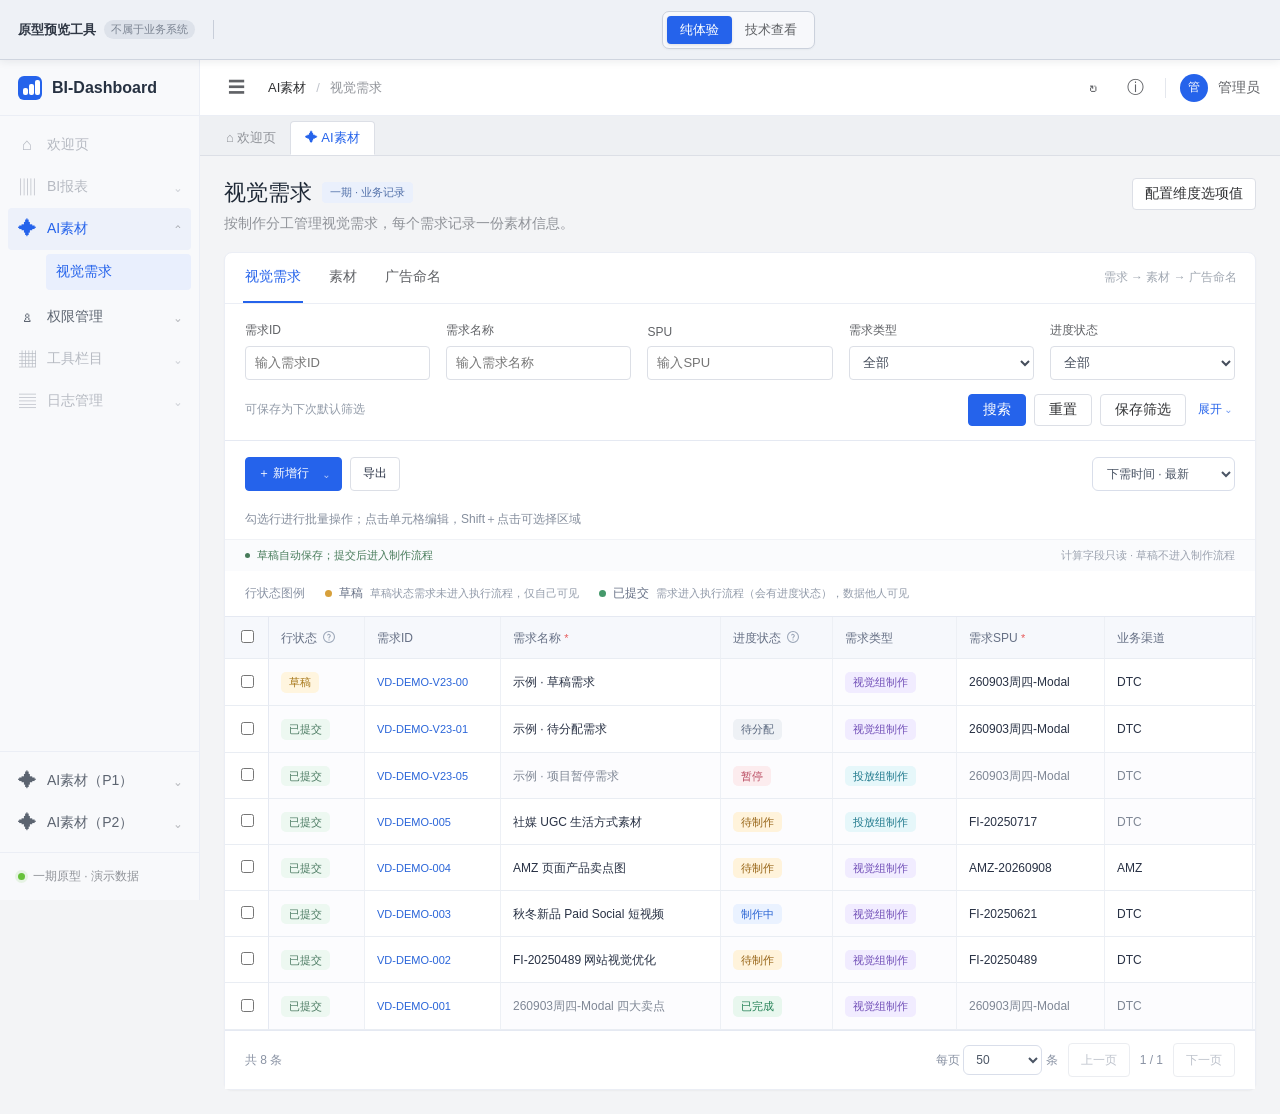
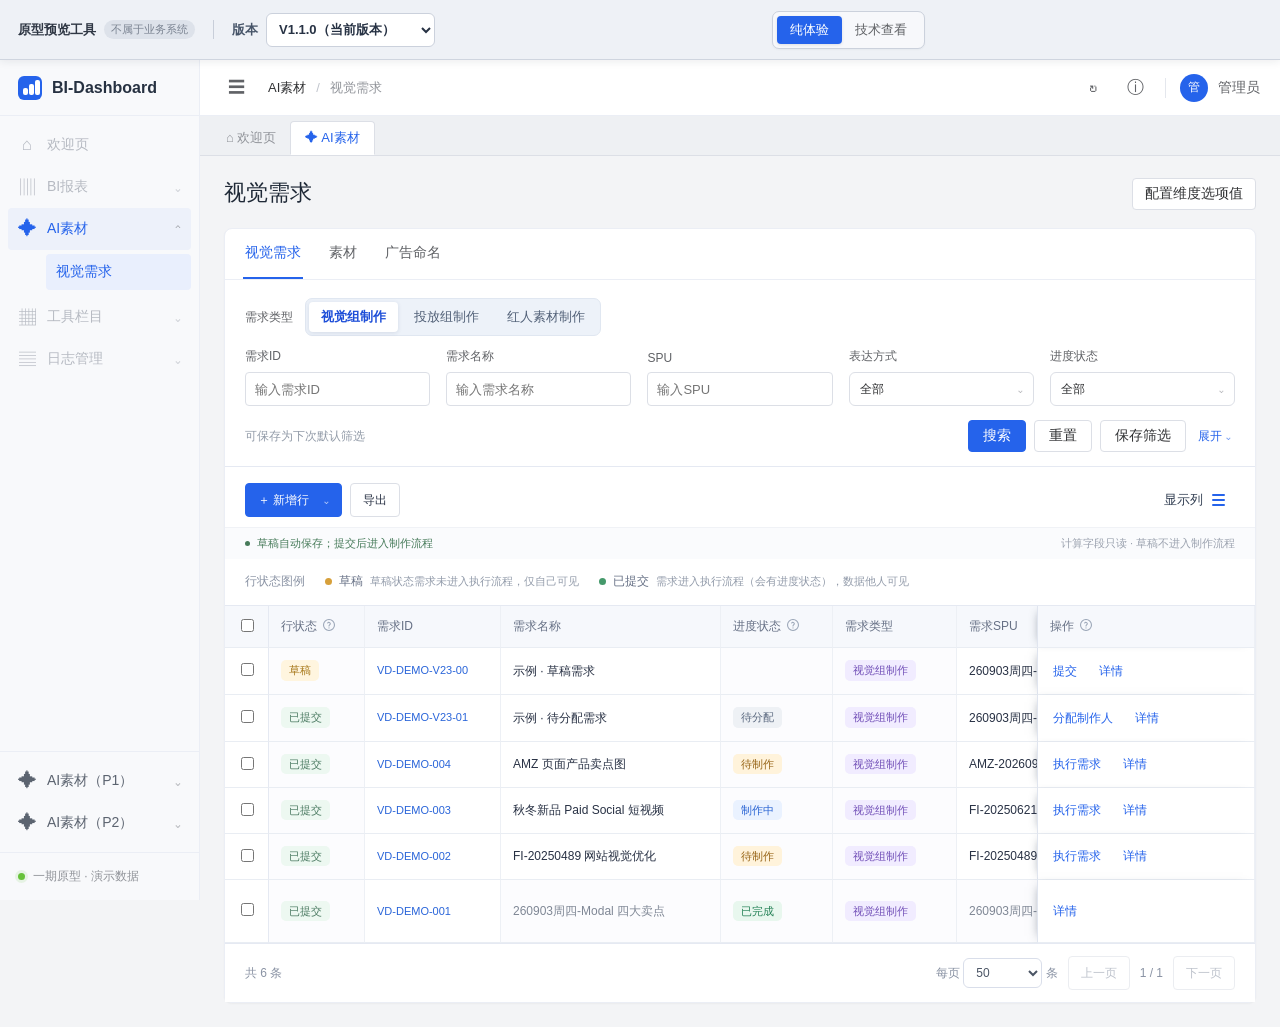
